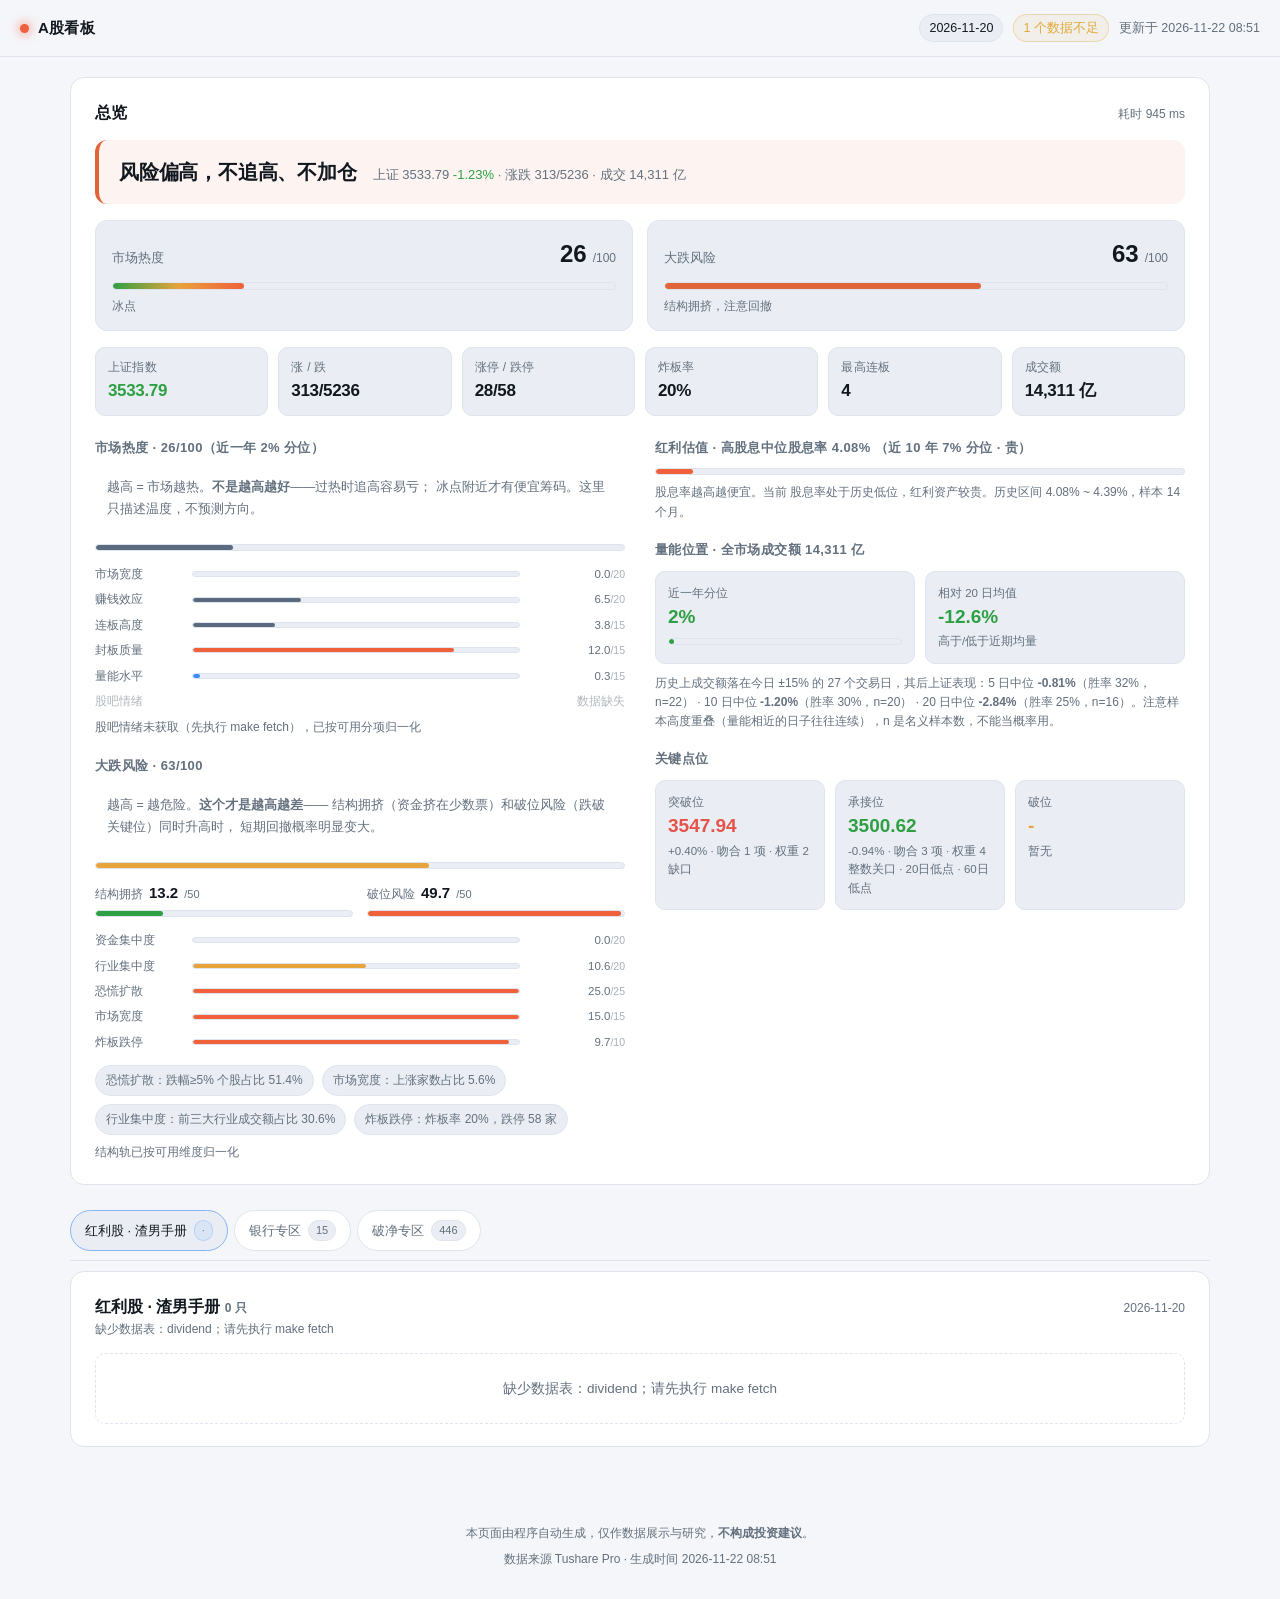
==== output/latest.html @ c853c71b "chore: 首次提交生成物（Mac mini 本地构建）" ====
<!doctype html>
<html lang="zh-CN">
<head>
<meta charset="utf-8">
<meta name="viewport" content="width=device-width, initial-scale=1, viewport-fit=cover">
<meta name="color-scheme" content="dark light">
<title>A股看板</title>
<style>:root{
  --bg:#0d1117; --bg2:#151b23; --card:#161d26; --line:#243040;
  --text:#e6edf3; --muted:#8b98a5;
  --hot:#f0603a; --warm:#e8a33d; --flat:#5b6b7f;
  --cold:#3d8bfd; --good:#2ea043; --bad:#e5534b;
  --radius:14px;
}
@media (prefers-color-scheme: light){
  :root{
    --bg:#f4f6f9; --bg2:#eaeef4; --card:#ffffff; --line:#dde4ee;
    --text:#12181f; --muted:#63707e;
  }
}
*{box-sizing:border-box}
html,body{margin:0;padding:0}
body{
  background:var(--bg); color:var(--text);
  font:15px/1.6 -apple-system,BlinkMacSystemFont,"SF Pro SC","PingFang SC","Segoe UI",Roboto,"Helvetica Neue",Arial,sans-serif;
  -webkit-font-smoothing:antialiased;
  padding-bottom:env(safe-area-inset-bottom);
}
a{color:var(--cold);text-decoration:none}

.topbar{
  position:sticky;top:0;z-index:10;
  display:flex;align-items:center;justify-content:space-between;gap:12px;
  padding:14px 20px;background:color-mix(in srgb,var(--bg) 85%,transparent);
  backdrop-filter:saturate(160%) blur(12px);
  border-bottom:1px solid var(--line);
}
.brand{display:flex;align-items:center;gap:9px;font-weight:650;letter-spacing:.3px}
.dot{width:9px;height:9px;border-radius:50%;background:var(--hot);box-shadow:0 0 12px var(--hot)}
.meta{display:flex;align-items:center;gap:10px;font-size:12.5px}
.chip{
  padding:3px 9px;border-radius:999px;background:var(--bg2);
  border:1px solid var(--line);font-variant-numeric:tabular-nums;
}
.muted{color:var(--muted)}

main{max-width:1180px;margin:0 auto;padding:20px}
.ov-grid{display:grid;grid-template-columns:minmax(0,1fr) minmax(0,1fr);gap:0 30px}
.ov-grid>.ov-col{min-width:0}
@media (max-width:980px){.ov-grid{grid-template-columns:1fr;gap:0}}

.tabs{margin-top:16px}
.tabbar{display:flex;gap:6px;overflow-x:auto;padding:9px 0;margin-bottom:10px;
  scrollbar-width:none;-ms-overflow-style:none;
  position:sticky;top:52px;z-index:6;
  background:color-mix(in srgb,var(--bg) 94%,transparent);
  backdrop-filter:saturate(160%) blur(10px);
  border-bottom:1px solid var(--line)}
.tabbar::-webkit-scrollbar{display:none}
.tab{flex:0 0 auto;display:flex;align-items:center;gap:7px;padding:9px 14px;
  border-radius:999px;cursor:pointer;background:var(--card);border:1px solid var(--line);
  color:var(--muted);font-size:13px;white-space:nowrap;transition:color .15s,border-color .15s;
  font-family:inherit}
.tab:hover{color:var(--text);border-color:color-mix(in srgb,var(--cold) 35%,var(--line))}
.tab.active{background:var(--bg2);color:var(--text);
  border-color:color-mix(in srgb,var(--cold) 55%,var(--line))}
.tab .n{font-size:11px;line-height:1.7;padding:0 7px;border-radius:999px;
  background:var(--bg2);border:1px solid var(--line);font-variant-numeric:tabular-nums}
.tab.active .n{background:color-mix(in srgb,var(--cold) 18%,transparent);
  border-color:color-mix(in srgb,var(--cold) 40%,transparent);color:var(--text)}
.tab .n.muted{opacity:.55}
.tab .n.bad{background:color-mix(in srgb,var(--bad) 18%,transparent);
  border-color:color-mix(in srgb,var(--bad) 45%,transparent);color:var(--bad)}
.panel{display:none}
.panel.active{display:block}

.grid{display:grid;grid-template-columns:repeat(auto-fit,minmax(480px,1fr));gap:16px}
/* grid item 默认 min-width:auto，会被表格内容撑破，必须显式归零 */
.grid>*{min-width:0}

.card{
  background:var(--card);border:1px solid var(--line);border-radius:var(--radius);
  padding:18px;overflow:hidden;min-width:0;
}
.card.wide{grid-column:1/-1}
.card-head{display:flex;align-items:baseline;justify-content:space-between;gap:12px;margin-bottom:14px}
.card-title{font-size:16px;font-weight:650}
.card-sub{font-size:12px;color:var(--muted)}

.state{
  padding:24px;text-align:center;color:var(--muted);font-size:13.5px;
  border:1px dashed var(--line);border-radius:10px;
}
.state.error{color:var(--bad);border-color:color-mix(in srgb,var(--bad) 40%,var(--line))}

/* 总览 */
.ov-top{display:grid;grid-template-columns:auto 1fr;gap:18px;align-items:center}
.regime{
  display:flex;flex-direction:column;align-items:center;justify-content:center;
  min-width:132px;padding:16px 18px;border-radius:12px;background:var(--bg2);
  border:1px solid var(--line);
}
.regime .emoji{font-size:30px;line-height:1}
.regime .label{margin-top:6px;font-size:19px;font-weight:700}
.regime.cold{border-color:color-mix(in srgb,var(--cold) 45%,var(--line))}
.regime.warm{border-color:color-mix(in srgb,var(--warm) 45%,var(--line))}
.regime.hot{border-color:color-mix(in srgb,var(--hot) 45%,var(--line))}

.kpis{display:grid;grid-template-columns:repeat(auto-fit,minmax(96px,1fr));gap:10px}
.kpi{padding:10px 12px;background:var(--bg2);border-radius:10px;border:1px solid var(--line)}
.kpi .k{font-size:11.5px;color:var(--muted)}
.kpi .v{font-size:18px;font-weight:650;font-variant-numeric:tabular-nums}
.v.up{color:var(--bad)} .v.down{color:var(--good)}

.reasons{margin:14px 0 0;padding:0;list-style:none;display:flex;flex-wrap:wrap;gap:8px}
.reasons li{
  font-size:12px;color:var(--muted);background:var(--bg2);
  border:1px solid var(--line);border-radius:999px;padding:4px 10px;
}

.section{margin-top:18px}
.section h4{margin:0 0 10px;font-size:13px;color:var(--muted);font-weight:600;letter-spacing:.4px}

.bar{height:8px;border-radius:999px;background:var(--bg2);overflow:hidden;border:1px solid var(--line)}
.bar>span{display:block;height:100%;background:linear-gradient(90deg,var(--good),var(--warm),var(--hot))}

.tracks{display:grid;grid-template-columns:1fr 1fr;gap:14px;margin-top:12px}
.track .t-head{display:flex;align-items:baseline;gap:6px;font-size:12px;color:var(--muted);margin-bottom:5px}
.track .t-head b{font-size:15px;color:var(--text);font-variant-numeric:tabular-nums}
.track .t-head small{font-size:11px}

.dims{display:grid;gap:7px;margin-top:14px}
.dim{display:grid;grid-template-columns:88px 1fr 96px;align-items:center;gap:9px;
  font-size:11.5px;color:var(--muted)}
.dim i small{color:var(--muted);opacity:.75;font-size:10.5px}
.dim .bar{margin:0;height:6px}
.dim i{font-style:normal;text-align:right;font-variant-numeric:tabular-nums}
.dim.off{grid-template-columns:1fr auto;opacity:.5}

.levels{display:grid;grid-template-columns:repeat(auto-fit,minmax(120px,1fr));gap:10px}
.lv{padding:12px;border-radius:10px;background:var(--bg2);border:1px solid var(--line)}
.lv .name{font-size:11.5px;color:var(--muted)}
.lv .price{font-size:19px;font-weight:700;font-variant-numeric:tabular-nums}
.lv .dist{font-size:11.5px;color:var(--muted)}
.lv.resist .price{color:var(--bad)} .lv.support .price{color:var(--good)}
.lv.break .price{color:var(--warm)}

/* 表格 */
.table-wrap{overflow-x:auto;-webkit-overflow-scrolling:touch;width:100%;max-width:100%}

/* 破净专区分区可能有几百行，限高 + 纵向滚动，避免整页拉得老长。
   表头 position:sticky 让它滚的时候一直可见。 */
.table-wrap.scrollable{max-height:72vh;overflow-y:auto}
.table-wrap.scrollable thead th{position:sticky;top:0;z-index:2;background:var(--bg2)}
/* 行业列窄一点，别抢了标的和指标的位置 */
td.ind{font-size:12.5px;color:var(--muted);white-space:nowrap}

/* 破净专区：几百行要能扫得动，行压缩 + 斑马纹 */
#subbook-table table td{padding:7px 10px}
#subbook-table table tbody tr:nth-child(even){background:rgba(255,255,255,.018)}
#subbook-table table tbody tr:hover{background:rgba(255,255,255,.045)}

/* 行业下拉筛选 */
.ind-filter{display:flex;align-items:center;gap:10px;margin:-2px 0 12px;flex-wrap:wrap}
.ind-filter label{font-size:12.5px;color:var(--muted)}
.ind-filter select{
  padding:7px 12px;border-radius:8px;font-size:13px;
  background:var(--bg2);color:var(--fg);border:1px solid var(--line);
  min-width:200px;cursor:pointer;
}
.ind-filter select:focus{outline:none;border-color:var(--good)}
.ind-count{font-size:12.5px;color:var(--muted);font-variant-numeric:tabular-nums}
table{width:100%;border-collapse:collapse;font-size:13px}
th:nth-child(1),td:nth-child(1){width:17%}
th:nth-child(2),td:nth-child(2){width:8%}
th:nth-child(3),td:nth-child(3){width:33%}
th:nth-child(4),td:nth-child(4){width:42%}
th{
  text-align:left;font-weight:600;color:var(--muted);font-size:11.5px;
  padding:8px 10px;border-bottom:1px solid var(--line);white-space:nowrap;
}
td{padding:9px 10px;border-bottom:1px solid color-mix(in srgb,var(--line) 55%,transparent);vertical-align:top}
tr:last-child td{border-bottom:none}
.code{font-variant-numeric:tabular-nums;color:var(--muted);font-size:12px}
.score{font-variant-numeric:tabular-nums;font-weight:650}
.badge{
  display:inline-block;font-size:10.5px;line-height:1.5;padding:1px 7px;border-radius:999px;
  background:color-mix(in srgb,var(--warm) 18%,transparent);color:var(--warm);
  border:1px solid color-mix(in srgb,var(--warm) 35%,transparent);margin-right:4px;
}
.badge.horse{background:color-mix(in srgb,var(--good) 15%,transparent);color:var(--good);
  border-color:color-mix(in srgb,var(--good) 35%,transparent)}
.reason{color:var(--muted);font-size:12px}
.risk{color:var(--warm);font-size:12px}
.caution{color:var(--warm);font-size:11.5px;margin-top:5px;line-height:1.45}

.foot{max-width:1180px;margin:8px auto 0;padding:18px 20px 40px;font-size:12px;color:var(--muted);text-align:center}
.foot p{margin:4px 0}

@media (max-width:720px){
  main{padding:14px}
  .grid{grid-template-columns:1fr;gap:12px}
  .ov-top{grid-template-columns:1fr}
  .regime{flex-direction:row;gap:12px;justify-content:flex-start;min-width:0}
  .regime .emoji{font-size:24px}
  .regime .label{margin-top:0;font-size:17px}
  .topbar{padding:12px 14px;flex-wrap:wrap}
  .elapsed{display:none}
  .tabbar{top:46px}
  th:nth-child(2),td:nth-child(2){display:none}
  th{white-space:normal}
  table{table-layout:fixed}
  th:nth-child(1),td:nth-child(1){width:34%}
  th:nth-child(3),td:nth-child(3){width:33%}
  th:nth-child(4),td:nth-child(4){width:33%}
}

/* ---------- 定投仪表盘 ---------- */
.advice{display:flex;gap:28px;align-items:center;flex-wrap:wrap;
  padding:18px 20px;margin:4px 0 18px;border-radius:var(--radius);
  background:linear-gradient(135deg,color-mix(in srgb,var(--bg2) 80%,transparent),var(--card));
  border:1px solid var(--line)}
.advice-main{flex:0 0 auto;min-width:190px}
.advice-label{font-size:12px;color:var(--muted);letter-spacing:.08em}
.advice-amount{font-size:44px;font-weight:700;line-height:1.1;
  font-variant-numeric:tabular-nums}
.advice-amount span{font-size:16px;margin-left:4px;font-weight:500;color:var(--muted)}
.advice-amount.tone-good{color:var(--good)}
.advice-amount.tone-warm{color:var(--warm)}
.advice-amount.tone-hot{color:var(--hot)}
.advice-amount.tone-flat{color:var(--text)}
.advice-level{font-size:12px;color:var(--muted);margin-top:4px}
.advice-why{flex:1 1 320px;margin:0;padding-left:18px;color:var(--muted);font-size:13px;line-height:1.8}
.advice-why li::marker{color:var(--cold)}

table.pf{width:100%;font-size:13px}
table.pf th,table.pf td{padding:8px 6px}
table.pf .sub{font-size:11px;color:var(--muted);margin-top:2px}
.up{color:var(--hot);font-variant-numeric:tabular-nums}
.down{color:var(--good);font-variant-numeric:tabular-nums}

.pf-sum{display:grid;grid-template-columns:repeat(4,1fr);gap:10px;margin-top:14px}
.pf-sum>div{background:var(--bg2);border:1px solid var(--line);border-radius:10px;
  padding:10px 12px;display:flex;flex-direction:column;gap:4px}
.pf-sum span{font-size:11px;color:var(--muted)}
.pf-sum b{font-size:16px;font-variant-numeric:tabular-nums}
.pf-sum b.hot{color:var(--hot)}

.sig-row{display:grid;grid-template-columns:1fr 1fr;gap:12px}
.sig{background:var(--bg2);border:1px solid var(--line);border-radius:10px;
  padding:12px 14px;display:flex;flex-direction:column;gap:4px}
.sig span{font-size:11px;color:var(--muted)}
.sig b{font-size:24px;font-variant-numeric:tabular-nums}
.sig b.hot{color:var(--hot)} .sig b.good{color:var(--good)}
.sig i{font-size:10px;color:var(--muted);font-style:normal}

.badge-hot{font-size:10px;padding:2px 8px;border-radius:999px;margin-left:8px;
  background:color-mix(in srgb,var(--hot) 18%,transparent);
  border:1px solid color-mix(in srgb,var(--hot) 45%,transparent);color:var(--hot);
  vertical-align:middle}

.checks{list-style:none;margin:0;padding:0;display:flex;flex-direction:column;gap:8px}
.checks li{display:flex;justify-content:space-between;align-items:center;gap:12px;
  padding:10px 12px;border-radius:10px;background:var(--bg2);border:1px solid var(--line);
  font-size:13px}
.checks li b{font-weight:500}
.checks li span{color:var(--muted);font-size:12px}
.checks li.ok{border-left:3px solid var(--good)}
.checks li.bad{border-left:3px solid var(--bad)}
.checks li.bad span{color:var(--bad)}

@media (max-width:720px){
  .advice{padding:14px}
  .advice-amount{font-size:34px}
  .pf-sum{grid-template-columns:repeat(2,1fr)}
  .sig-row{grid-template-columns:1fr}
  table.pf th:nth-child(3),table.pf td:nth-child(3){display:none}
}

.advice-why{list-style:none;padding-left:0}
.advice-why li{display:flex;justify-content:space-between;gap:16px;align-items:baseline;
  padding:5px 0;border-bottom:1px dashed color-mix(in srgb,var(--line) 70%,transparent)}
.advice-why li:last-child{border-bottom:0}
.advice-why li b{color:var(--text);font-variant-numeric:tabular-nums;white-space:nowrap}
table.pf td:first-child{white-space:nowrap}

.advice-split{display:flex;gap:6px;flex-wrap:wrap;margin-top:10px}
.advice-split .chip{font-size:11px;padding:3px 9px;border-radius:999px;
  background:color-mix(in srgb,var(--cold) 12%,transparent);
  border:1px solid color-mix(in srgb,var(--cold) 32%,transparent);color:var(--muted)}
.advice-split .chip b{color:var(--text);font-variant-numeric:tabular-nums}

.advice-sched{flex:1 1 100%;display:flex;gap:6px;flex-wrap:wrap;align-items:center;
  margin-top:10px;padding-top:10px;border-top:1px dashed var(--line)}
.advice-sched .chip{font-size:11px;padding:3px 9px;border-radius:999px;
  background:var(--bg2);border:1px solid var(--line);color:var(--muted);white-space:nowrap}
.advice-sched .chip b{color:var(--text)}
table.pf.div td:last-child.hot{color:var(--warm);font-weight:600}

/* ---------- 记一笔 ---------- */
.fab{position:fixed;right:24px;bottom:24px;z-index:50;
  padding:13px 20px;border-radius:999px;border:1px solid var(--cold);
  background:var(--bg2);color:var(--text);font-size:14px;cursor:pointer;
  box-shadow:0 6px 24px rgba(0,0,0,.35);font-family:inherit}
.fab:hover{background:color-mix(in srgb,var(--cold) 16%,var(--bg2))}
.modal{position:fixed;inset:0;z-index:60;display:flex;align-items:center;
  justify-content:center;background:rgba(0,0,0,.55);padding:20px}
.modal[hidden]{display:none}
.modal-box{width:100%;max-width:380px;background:var(--card);border:1px solid var(--line);
  border-radius:var(--radius);padding:20px}
.modal-box h3{margin:0 0 14px;font-size:16px}
.field{display:flex;align-items:center;gap:12px;margin-bottom:10px}
.field label{width:56px;font-size:12px;color:var(--muted);flex:0 0 auto}
.field input,.field select{flex:1;min-width:0;padding:8px 10px;border-radius:8px;
  border:1px solid var(--line);background:var(--bg2);color:var(--text);
  font-size:13px;font-family:inherit}
.modal-actions{display:flex;gap:10px;justify-content:flex-end;margin-top:16px}
.modal-actions button{padding:9px 16px;border-radius:8px;cursor:pointer;font-size:13px;
  border:1px solid var(--cold);background:var(--cold);color:#fff;font-family:inherit}
.modal-actions button.ghost{background:transparent;color:var(--muted);border-color:var(--line)}
.modal-msg{margin-top:10px;font-size:12px;color:var(--warm);min-height:16px;white-space:pre-wrap}
@media (max-width:720px){ .fab{right:16px;bottom:16px;padding:11px 16px;font-size:13px} }

.fab.ghost{bottom:76px;border-color:var(--line);color:var(--muted)}
.fab.ghost:hover{background:var(--bg2);color:var(--text)}

/* ---------- 怎么买 ---------- */
.howto-box{border-left:3px solid var(--good);padding-left:14px}
.howto{list-style:none;margin:0;padding:0;display:flex;flex-direction:column;gap:8px}
.howto li{display:flex;align-items:baseline;gap:10px;font-size:13px;flex-wrap:wrap;
  counter-increment:step}
.howto li::before{content:counter(step);flex:0 0 20px;height:20px;line-height:20px;
  text-align:center;border-radius:50%;background:var(--bg2);border:1px solid var(--line);
  font-size:11px;color:var(--muted)}
.howto{counter-reset:step}
.how-code{font-family:ui-monospace,Menlo,monospace;background:var(--bg2);
  padding:1px 7px;border-radius:6px;border:1px solid var(--line);font-size:12px}
.how-name{color:var(--muted);font-size:12px}
.how-do b{color:var(--text)}
.how-final{color:var(--muted)}
.how-final b{color:var(--cold)}
.sig i.ok{color:var(--good);opacity:1}


/* 给右下角浮动按钮留出空间，避免盖住正文 */
main{padding-bottom:112px}

.tag-ref{font-size:10px;padding:2px 8px;border-radius:999px;margin-left:8px;
  background:var(--bg2);border:1px solid var(--line);color:var(--muted);
  vertical-align:middle;font-weight:400}
table.pf.sig td:first-child b{font-weight:500}
.badge-flat{font-size:10px;padding:2px 8px;border-radius:999px;
  background:var(--bg2);border:1px solid var(--line);color:var(--muted)}

/* 极端信号表格（和旧的 .sig 卡片样式隔离） */
table.pf.sigtable td:first-child b{font-size:13px;font-weight:500}
table.pf.sigtable td{font-variant-numeric:tabular-nums}
table.pf.sigtable td.hot{color:var(--hot)}
table.pf.sigtable td.good{color:var(--good)}
table.pf.sigtable .sub{font-size:10px;color:var(--muted);margin-top:2px}
.fab{padding:11px 16px;font-size:13px}

/* 内联操作按钮（取代浮动按钮） */
.btn-inline{font-size:12px;padding:3px 10px;border-radius:999px;cursor:pointer;
  border:1px solid var(--cold);background:color-mix(in srgb,var(--cold) 14%,transparent);
  color:var(--text);font-family:inherit;vertical-align:1px}
.btn-inline:hover{background:color-mix(in srgb,var(--cold) 26%,transparent)}
.link{color:var(--cold);font-size:10px;cursor:pointer;text-decoration:none;
  border-bottom:1px dotted var(--cold)}
main{padding-bottom:40px}

.tag-good,.tag-warm,.tag-hot,.tag-flat{font-size:10px;padding:2px 8px;border-radius:999px;
  margin-left:8px;vertical-align:middle;font-weight:400}
.tag-good{background:color-mix(in srgb,var(--good) 16%,transparent);
  border:1px solid color-mix(in srgb,var(--good) 45%,transparent);color:var(--good)}
.tag-warm{background:color-mix(in srgb,var(--warm) 16%,transparent);
  border:1px solid color-mix(in srgb,var(--warm) 45%,transparent);color:var(--warm)}
.tag-hot{background:color-mix(in srgb,var(--hot) 16%,transparent);
  border:1px solid color-mix(in srgb,var(--hot) 45%,transparent);color:var(--hot)}
table.pf.thesis td{padding:7px 6px;font-size:12px}
table.pf.thesis td.ok{color:var(--good)}
table.pf.thesis td.bad{color:var(--hot)}
table.pf.thesis td.sub{color:var(--muted);font-size:11px}

.card-head h3 .verdict{margin-left:12px;vertical-align:2px;font-weight:400}

/* ---------- 单股体检 ---------- */
table.pf.stock-val td{vertical-align:top;padding:9px 6px}
table.pf.stock-val td.num{font-variant-numeric:tabular-nums;white-space:nowrap}
.pb .bar{margin:4px 0 2px}
.ok-text{color:var(--good)}
.warn-text{color:var(--warm)}
ul.why{margin:0;padding-left:18px;color:var(--muted);font-size:13px;line-height:1.9}
ul.why li::marker{color:var(--cold)}
ul.why.caveat li::marker{color:var(--warm)}
.foot{text-align:center;color:var(--muted);font-size:12px;line-height:1.8;padding:24px 0}

/* ---------- 可读性优化（2026-11） ----------
   原样式信息密度过高：KPI 数字和说明文字同字号、行距偏紧、
   长段说明挤在一起。这一层只调排版，不动结构。 */

/* 关键数字放大：一眼能看到"今天多少点、风险多少分" */
.kpi .v { font-size: 21px; font-weight: 700; letter-spacing: -0.02em; }
.kpi .k { font-size: 12px; letter-spacing: 0.02em; }

/* 卡片之间留白更大，边界更清楚 */
.card { padding: 22px 24px; }
.card + .card { margin-top: 6px; }

/* 段落行距：原 1.5 对中文偏挤 */
.card p, .card li { line-height: 1.75; }
.card-sub { line-height: 1.6; }

/* 指标行：名称和数值分开对齐，避免糊成一片 */
.metric-row {
  display: flex; align-items: baseline; justify-content: space-between;
  gap: 14px; padding: 7px 0;
  border-bottom: 1px solid rgba(255,255,255,.045);
}
.metric-row:last-child { border-bottom: 0; }
.metric-row .name { font-size: 13px; color: var(--muted); }
.metric-row .val { font-size: 14px; font-weight: 600; font-variant-numeric: tabular-nums; }

/* 分位条更粗、更容易读出位置 */
.bar { height: 7px; border-radius: 999px; }
.bar > i {
  display: block; height: 100%; border-radius: 999px;
  /* 温度计里的进度条用的是 <i>，原来只给 span 定义了填充色，
     结果两条都是空轨——页面上什么也看不到。 */
  background: linear-gradient(90deg, var(--good), var(--warm), var(--hot));
}
.bar > span { border-radius: 999px; }

/* 表格：等宽数字 + 更松的行距 */
table { font-variant-numeric: tabular-nums; }
table th, table td { padding: 9px 12px; line-height: 1.6; }

/* 手机竖屏：卡片内边距收一点，避免内容被挤成一条线 */
@media (max-width: 640px) {
  .card { padding: 16px 14px; }
  .kpi .v { font-size: 19px; }
  .kpis { grid-template-columns: repeat(2, 1fr); }
}

/* ---------- 总览重设计：先给结论，再给细节 ---------- */
.verdict {
  display: flex; align-items: baseline; gap: 16px; flex-wrap: wrap;
  padding: 16px 20px; border-radius: 12px; margin-bottom: 16px;
  background: var(--bg2); border-left: 4px solid var(--line);
}
.verdict.warn { border-left-color: #e0663a; background: rgba(224,102,58,.07); }
.verdict.cold { border-left-color: #4aa3d8; background: rgba(74,163,216,.07); }
.verdict.warm { border-left-color: #e0a83a; background: rgba(224,168,58,.07); }
.verdict.flat { border-left-color: #6b7280; }
.verdict-main { font-size: 20px; font-weight: 700; letter-spacing: -.01em; }
.verdict-sub { font-size: 13px; color: var(--muted); font-variant-numeric: tabular-nums; }

.temps { display: grid; grid-template-columns: 1fr 1fr; gap: 14px; margin-bottom: 16px; }
.temp { padding: 14px 16px; background: var(--bg2); border-radius: 12px; border: 1px solid var(--line); }
.temp-head { display: flex; align-items: baseline; gap: 6px; margin-bottom: 9px; }
.temp-head span { font-size: 13px; color: var(--muted); }
.temp-head b { font-size: 24px; font-weight: 700; margin-left: auto; font-variant-numeric: tabular-nums; }
.temp-head i { font-size: 12px; color: var(--muted); font-style: normal; }
.temp-foot { font-size: 12px; color: var(--muted); margin-top: 7px; }
.temp .bar { height: 8px; }
.temp .bar.risk > i { background: #e0663a; }
.kpis.compact { margin-bottom: 4px; }
.kpis.compact .kpi .v { font-size: 17px; }

@media (max-width: 640px) {
  .temps { grid-template-columns: 1fr; }
  .verdict-main { font-size: 17px; }
}

/* 右上角数据状态：一眼看出数据是不是齐的、是不是最新 */
.chip.good { color: #4caf82; border-color: rgba(76,175,130,.35); background: rgba(76,175,130,.08); }
.chip.warn { color: #e0a83a; border-color: rgba(224,168,58,.35); background: rgba(224,168,58,.08); }
.chip.bad  { color: #e0663a; border-color: rgba(224,102,58,.35); background: rgba(224,102,58,.08); }

/* 分项说明：一句话讲清这个分数越高是好事还是坏事 */
.hint {
  font-size: 12.5px; color: var(--muted); line-height: 1.65;
  margin: 0 0 14px; padding: 9px 12px; border-radius: 8px;
  background: rgba(255,255,255,.025);
}
.hint b { color: var(--fg); font-weight: 600; }
.dim i { font-variant-numeric: tabular-nums; white-space: nowrap; }
.dim i small { opacity: .55; }

/* 表格上方的口径说明：避免「便宜」和「上行空间小」看起来矛盾 */
.legend {
  font-size: 12.5px; color: var(--muted); line-height: 1.7;
  margin: -4px 0 12px; padding: 9px 12px; border-radius: 8px;
  background: rgba(255,255,255,.025);
}
.legend b { color: var(--fg); }

/* 未通过门槛的标的：默认折叠，点开看原因 */
.excluded { margin-top: 16px; border-top: 1px solid var(--line); padding-top: 12px; }
.excluded summary {
  cursor: pointer; font-size: 13px; color: var(--muted);
  padding: 6px 0; user-select: none;
}
.excluded summary:hover { color: var(--fg); }
.excluded table { margin-top: 8px; font-size: 12.5px; }


/* 筛选表的列宽规划：数字列固定窄、说明列吃剩余宽度。
   原来左边几列大片留白、右边「理由/风险」挤成一堵墙，很难读。 */
table{table-layout:auto}
.col-name{white-space:nowrap;min-width:120px}
.num{white-space:nowrap;text-align:right;font-variant-numeric:tabular-nums;width:1%}
.col-wide{width:60%;min-width:260px;line-height:1.6}
#subbook-table .col-wide{width:55%}


/* 单元格默认顶部对齐时，说明列一长，同一行左边的名字和数字都浮在顶上，
   看起来永远对不齐。改成垂直居中；数字列的标题也跟着右对齐，
   表头和数值才不会错位。 */
table td{vertical-align:middle}
table th.num{text-align:right}
table td.num,table th.num{font-variant-numeric:tabular-nums}
/* 行业短，居中更好扫 */
td.ind,th.ind{text-align:center;white-space:nowrap}


/* 破净表格改成固定布局，按百分比精确分配列宽。
   自动布局下 width:1% 只是个建议，剩下的空间会被平均摊给每列，
   结果 PB 这种只有 4 个字符的列也占了一大块。 */
#subbook-table table{table-layout:fixed;width:100%}
#subbook-table th:nth-child(1),#subbook-table td:nth-child(1){width:16%}  /* 标的 */
#subbook-table th:nth-child(2),#subbook-table td:nth-child(2){width:9%}   /* 行业 */
#subbook-table th:nth-child(3),#subbook-table td:nth-child(3){width:7%}   /* PB */
#subbook-table th:nth-child(4),#subbook-table td:nth-child(4){width:8%}   /* ROE */
#subbook-table th:nth-child(5),#subbook-table td:nth-child(5){width:9%}   /* 股息率 */
#subbook-table th:nth-child(6),#subbook-table td:nth-child(6){width:9%}   /* 分红年数 */
#subbook-table th:nth-child(7),#subbook-table td:nth-child(7){width:42%}  /* 说明 */
#subbook-table table th{padding:9px 8px;font-size:11px}
#subbook-table table td{padding:8px 8px;font-size:13px}
#subbook-table .col-wide{width:auto;min-width:0}
</style>
</head>
<body>
<header class="topbar">
  <div class="brand">
    <span class="dot"></span>
    <span>A股看板</span>
  </div>
  <div class="meta">
    <span class="chip">2026-11-20</span>
    <span class="chip warn">1 个数据不足</span>
    <span class="muted" id="generated">更新于 2026-11-22 08:51</span>
  </div>
</header>

<main id="app">
<div class="card wide">
  <div class="card-head">
    <div>
      <div class="card-title">总览</div>
    </div>
    <div class="card-sub elapsed">耗时 945 ms</div>
  </div>

  <div class="verdict warn">
    <div class="verdict-main">风险偏高，不追高、不加仓</div>
    <div class="verdict-sub">上证 3533.79
      <span class="down">-1.23%</span>
      · 涨跌 313/5236
      · 成交 14,311 亿</div>
  </div>

  <div class="temps">
    <div class="temp">
      <div class="temp-head"><span>市场热度</span><b>26</b><i>/100</i></div>
      <div class="bar"><i style="width:26%"></i></div>
      <div class="temp-foot">冰点</div>
    </div>
    <div class="temp">
      <div class="temp-head"><span>大跌风险</span><b>63</b><i>/100</i></div>
      <div class="bar risk"><i style="width:63%"></i></div>
      <div class="temp-foot">结构拥挤，注意回撤</div>
    </div>
  </div>

  <div class="kpis compact"><div class="kpi"><div class="k">上证指数</div><div class="v down">3533.79</div></div><div class="kpi"><div class="k">涨 / 跌</div><div class="v ">313/5236</div></div><div class="kpi"><div class="k">涨停 / 跌停</div><div class="v ">28/58</div></div><div class="kpi"><div class="k">炸板率</div><div class="v ">20%</div></div><div class="kpi"><div class="k">最高连板</div><div class="v ">4</div></div><div class="kpi"><div class="k">成交额</div><div class="v ">14,311 亿</div></div></div>

  <div class="ov-grid">
    <div class="ov-col">
      
  <div class="section">
    <h4>市场热度 · 26/100（近一年 2% 分位）</h4>
    <p class="hint">越高 = 市场越热。<b>不是越高越好</b>——过热时追高容易亏；
      冰点附近才有便宜筹码。这里只描述温度，不预测方向。</p>
    <div class="bar"><span style="width:26%;background:var(--flat)"></span></div>
    <div class="dims"><div class="dim"><span>市场宽度</span><div class="bar"><span style="width:0%;background:var(--cold)"></span></div><i>0.0<small>/20</small></i></div><div class="dim"><span>赚钱效应</span><div class="bar"><span style="width:33%;background:var(--flat)"></span></div><i>6.5<small>/20</small></i></div><div class="dim"><span>连板高度</span><div class="bar"><span style="width:25%;background:var(--flat)"></span></div><i>3.8<small>/15</small></i></div><div class="dim"><span>封板质量</span><div class="bar"><span style="width:80%;background:var(--hot)"></span></div><i>12.0<small>/15</small></i></div><div class="dim"><span>量能水平</span><div class="bar"><span style="width:2%;background:var(--cold)"></span></div><i>0.3<small>/15</small></i></div><div class="dim off"><span>股吧情绪</span><i>数据缺失</i></div></div>
    <div class="card-sub" style="margin-top:8px">股吧情绪未获取（先执行 make fetch），已按可用分项归一化</div>
  </div>
      
  <div class="section">
    <h4>大跌风险 · 63/100</h4>
    <p class="hint">越高 = 越危险。<b>这个才是越高越差</b>——
      结构拥挤（资金挤在少数票）和破位风险（跌破关键位）同时升高时，
      短期回撤概率明显变大。</p>
    <div class="bar"><span style="width:63%;background:var(--warm)"></span></div>
    <div class="tracks"><div class="track"><div class="t-head"><span>结构拥挤</span><b>13.2</b><small>/50</small></div><div class="bar"><span style="width:26%;background:var(--good)"></span></div></div><div class="track"><div class="t-head"><span>破位风险</span><b>49.7</b><small>/50</small></div><div class="bar"><span style="width:99%;background:var(--hot)"></span></div></div></div>
    <div class="dims"><div class="dim"><span>资金集中度</span><div class="bar"><span style="width:0%;background:var(--good)"></span></div><i>0.0<small>/20</small></i></div><div class="dim"><span>行业集中度</span><div class="bar"><span style="width:53%;background:var(--warm)"></span></div><i>10.6<small>/20</small></i></div><div class="dim"><span>恐慌扩散</span><div class="bar"><span style="width:100%;background:var(--hot)"></span></div><i>25.0<small>/25</small></i></div><div class="dim"><span>市场宽度</span><div class="bar"><span style="width:100%;background:var(--hot)"></span></div><i>15.0<small>/15</small></i></div><div class="dim"><span>炸板跌停</span><div class="bar"><span style="width:97%;background:var(--hot)"></span></div><i>9.7<small>/10</small></i></div></div>
    <ul class="reasons"><li>恐慌扩散：跌幅≥5% 个股占比 51.4%</li><li>市场宽度：上涨家数占比 5.6%</li><li>行业集中度：前三大行业成交额占比 30.6%</li><li>炸板跌停：炸板率 20%，跌停 58 家</li></ul>
    <div class="card-sub" style="margin-top:8px">结构轨已按可用维度归一化</div>
  </div>
    </div>
    <div class="ov-col">
      
      <div class="section">
        <h4>红利估值 · 高股息中位股息率 4.08%
          （近 10 年 7% 分位 · 贵）</h4>
        <div class="bar"><span style="width:7%;
          background:var(--hot)"></span></div>
        <div class="card-sub" style="margin-top:8px">
          股息率越高越便宜。当前 股息率处于历史低位，红利资产较贵。历史区间
          4.08% ~ 4.39%，样本 14 个月。
        </div>
      </div>

      <div class="section">
        <h4>量能位置 · 全市场成交额 14,311 亿</h4>
        <div class="levels"><div class="lv"><div class="name">近一年分位</div><div class="price down">2%</div><div class="bar" style="margin-top:6px"><span style="width:2%;background:var(--good)"></span></div></div><div class="lv"><div class="name">相对 20 日均值</div><div class="price down">-12.6%</div><div class="dist">高于/低于近期均量</div></div></div><div class="card-sub" style="margin-top:10px">历史上成交额落在今日 ±15% 的 27 个交易日，其后上证表现：5 日中位 <b>-0.81%</b>（胜率 32%，n=22） · 10 日中位 <b>-1.20%</b>（胜率 30%，n=20） · 20 日中位 <b>-2.84%</b>（胜率 25%，n=16）。注意样本高度重叠（量能相近的日子往往连续），n 是名义样本数，不能当概率用。</div>
      </div>

      <div class="section">
        <h4>关键点位</h4>
        <div class="levels"><div class="lv resist"><div class="name">突破位</div><div class="price">3547.94</div><div class="dist">+0.40% · 吻合 1 项 · 权重 2</div><div class="dist">缺口</div></div><div class="lv support"><div class="name">承接位</div><div class="price">3500.62</div><div class="dist">-0.94% · 吻合 3 项 · 权重 4</div><div class="dist">整数关口 · 20日低点 · 60日低点</div></div><div class="lv break"><div class="name">破位</div><div class="price">-</div><div class="dist">暂无</div></div></div>
      </div>
    </div>
  </div>
</div>
<section class="tabs" data-tabs data-default="dividend"><div class="tabbar" role="tablist"><button class="tab active" data-tab="dividend" role="tab" aria-selected="true">红利股 · 渣男手册<span class="n muted">·</span></button><button class="tab" data-tab="bank" role="tab" aria-selected="false">银行专区<span class="n">15</span></button><button class="tab" data-tab="subbook" role="tab" aria-selected="false">破净专区<span class="n">446</span></button></div><div class="panel active" data-panel="dividend" role="tabpanel"><div class="card">
  <div class="card-head">
    <div>
      <div class="card-title">红利股 · 渣男手册 <span class="card-sub">0 只</span></div>
      <div class="card-sub">缺少数据表：dividend；请先执行 make fetch</div>
      
    </div>
    <div class="card-sub">2026-11-20</div>
  </div><div class="state">缺少数据表：dividend；请先执行 make fetch</div></div></div><div class="panel" data-panel="bank" role="tabpanel">
<div class="card">
  
  <div class="card-head">
    <div>
      <div class="card-title">银行专区 <span class="card-sub">15 只</span></div>
      <div class="card-sub">银行 42 只 · 通过 15 只 · 基本面过关 15 只，按股息率排序（不按盈亏比——见 README 的回测结论）</div>
      
    </div>
    <div class="card-sub">2026-11-20</div>
  </div>
  <p class="legend"><b>股息率</b> 按最近一个完整财年（年度+中期）算 ÷ 现价。 · <b>↑↓</b> 涨到近一年高点能赚多少 / 跌到半年线会亏多少 · <b>低于买点</b> 现价相对双估值买点。</p>
  
  <div class="table-wrap">
    <table>
      <thead><tr><th>标的</th><th>行业</th><th>股息率</th><th>关键指标</th><th>理由 / 风险</th></tr></thead>
      <tbody>
      <tr>
        <td class="col-name"><div>江阴银行</div><div class="code">002807.SZ</div></td>
        <td class="ind">银行</td>
        <td class="score">6.96%</td>
        <td><span class="badge ">↑17.2% ↓5.1%</span><div class="reason">pe 5.56 · dv 6.96 · dv_annual </div></td>
        <td class="col-wide"><div class="reason">PE 5.6<br>股息率 6.96%</div></td>
      </tr>
      <tr>
        <td class="col-name"><div>成都银行</div><div class="code">601838.SH</div></td>
        <td class="ind">银行</td>
        <td class="score">6.75%</td>
        <td><span class="badge ">↑0.5% ↓8.9%</span><div class="reason">pe 6.46 · dv 6.75 · dv_annual </div></td>
        <td class="col-wide"><div class="reason">PE 6.5<br>股息率 6.75%</div></td>
      </tr>
      <tr>
        <td class="col-name"><div>上海银行</div><div class="code">601229.SH</div></td>
        <td class="ind">银行</td>
        <td class="score">5.88%</td>
        <td><span class="badge ">↑16.3% ↓0.0%</span><div class="reason">pe 6.38 · dv 5.88 · dv_annual </div></td>
        <td class="col-wide"><div class="reason">PE 6.4<br>股息率 5.88%</div></td>
      </tr>
      <tr>
        <td class="col-name"><div>瑞丰银行</div><div class="code">601528.SH</div></td>
        <td class="ind">银行</td>
        <td class="score">5.75%</td>
        <td><span class="badge ">↑6.9% ↓7.6%</span><div class="reason">pe 5.34 · dv 5.75 · dv_annual </div></td>
        <td class="col-wide"><div class="reason">PE 5.3<br>股息率 5.75%</div></td>
      </tr>
      <tr>
        <td class="col-name"><div>兴业银行</div><div class="code">601166.SH</div></td>
        <td class="ind">银行</td>
        <td class="score">5.25%</td>
        <td><span class="badge ">↑6.4% ↓9.9%</span><div class="reason">pe 5.72 · dv 5.25 · dv_annual </div></td>
        <td class="col-wide"><div class="reason">PE 5.7<br>股息率 5.25%</div></td>
      </tr>
      <tr>
        <td class="col-name"><div>平安银行</div><div class="code">000001.SZ</div></td>
        <td class="ind">银行</td>
        <td class="score">4.98%</td>
        <td><span class="badge ">↑0.7% ↓7.5%</span><div class="reason">pe 5.45 · dv 4.98 · dv_annual </div></td>
        <td class="col-wide"><div class="reason">PE 5.5<br>股息率 4.98%</div></td>
      </tr>
      <tr>
        <td class="col-name"><div>苏农银行</div><div class="code">603323.SH</div></td>
        <td class="ind">银行</td>
        <td class="score">4.65%</td>
        <td><span class="badge ">↑19.6% ↓2.5%</span><div class="reason">pe 4.81 · dv 4.65 · dv_annual </div></td>
        <td class="col-wide"><div class="reason">PE 4.8<br>股息率 4.65%</div></td>
      </tr>
      <tr>
        <td class="col-name"><div>招商银行</div><div class="code">600036.SH</div></td>
        <td class="ind">银行</td>
        <td class="score">4.58%</td>
        <td><span class="badge ">↑0.0% ↓9.1%</span><div class="reason">pe 7.26 · dv 4.58 · dv_annual </div></td>
        <td class="col-wide"><div class="reason">PE 7.3<br>股息率 4.58%</div></td>
      </tr>
      <tr>
        <td class="col-name"><div>沪农商行</div><div class="code">601825.SH</div></td>
        <td class="ind">银行</td>
        <td class="score">4.48%</td>
        <td><span class="badge ">↑0.0% ↓13.0%</span><div class="reason">pe 7.68 · dv 4.48 · dv_annual </div></td>
        <td class="col-wide"><div class="reason">PE 7.7<br>股息率 4.48%</div></td>
      </tr>
      <tr>
        <td class="col-name"><div>长沙银行</div><div class="code">601577.SH</div></td>
        <td class="ind">银行</td>
        <td class="score">4.47%</td>
        <td><span class="badge ">↑1.9% ↓5.1%</span><div class="reason">pe 4.79 · dv 4.47 · dv_annual </div></td>
        <td class="col-wide"><div class="reason">PE 4.8<br>股息率 4.47%</div></td>
      </tr>
      <tr>
        <td class="col-name"><div>渝农商行</div><div class="code">601077.SH</div></td>
        <td class="ind">银行</td>
        <td class="score">4.40%</td>
        <td><span class="badge ">↑2.2% ↓7.2%</span><div class="reason">pe 6.38 · dv 4.4 · dv_annual </div></td>
        <td class="col-wide"><div class="reason">PE 6.4<br>股息率 4.40%</div></td>
      </tr>
      <tr>
        <td class="col-name"><div>杭州银行</div><div class="code">600926.SH</div></td>
        <td class="ind">银行</td>
        <td class="score">4.14%</td>
        <td><span class="badge ">↑0.1% ↓7.9%</span><div class="reason">pe 6.3 · dv 4.14 · dv_annual </div></td>
        <td class="col-wide"><div class="reason">PE 6.3<br>股息率 4.14%</div></td>
      </tr>
      <tr>
        <td class="col-name"><div>江苏银行</div><div class="code">600919.SH</div></td>
        <td class="ind">银行</td>
        <td class="score">4.13%</td>
        <td><span class="badge ">↑0.0% ↓12.4%</span><div class="reason">pe 6.77 · dv 4.13 · dv_annual </div></td>
        <td class="col-wide"><div class="reason">PE 6.8<br>股息率 4.13%</div></td>
      </tr>
      <tr>
        <td class="col-name"><div>中信银行</div><div class="code">601998.SH</div></td>
        <td class="ind">银行</td>
        <td class="score">4.10%</td>
        <td><span class="badge ">↑0.0% ↓14.5%</span><div class="reason">pe 7.41 · dv 4.1 · dv_annual </div></td>
        <td class="col-wide"><div class="reason">PE 7.4<br>股息率 4.10%</div></td>
      </tr>
      <tr>
        <td class="col-name"><div>无锡银行</div><div class="code">600908.SH</div></td>
        <td class="ind">银行</td>
        <td class="score">4.05%</td>
        <td><span class="badge ">↑6.4% ↓5.0%</span><div class="reason">pe 5.52 · dv 4.05 · dv_annual </div></td>
        <td class="col-wide"><div class="reason">PE 5.5<br>股息率 4.05%</div></td>
      </tr></tbody>
    </table>
  </div>
  
  <details class="excluded">
    <summary>未通过门槛的 27 只（点开看原因）</summary>
    <div class="table-wrap"><table>
      <thead><tr><th>标的</th><th>代码</th><th>卡在哪</th></tr></thead>
      <tbody><tr><td>中国银行</td><td class="code">601988.SH</td><td>PE 9.6 &gt; 8</td></tr><tr><td>交通银行</td><td class="code">601328.SH</td><td>股息率 3.62% &lt; 4%</td></tr><tr><td>光大银行</td><td class="code">601818.SH</td><td>ROE 6.5% &lt; 8%</td></tr><tr><td>兰州银行</td><td class="code">001227.SZ</td><td>股息率 3.81% &lt; 4%</td></tr><tr><td>农业银行</td><td class="code">601288.SH</td><td>PE 8.9 &gt; 8</td></tr><tr><td>北京银行</td><td class="code">601169.SH</td><td>ROE 5.5% &lt; 8%</td></tr><tr><td>华夏银行</td><td class="code">600015.SH</td><td>ROE 7.2% &lt; 8%</td></tr><tr><td>南京银行</td><td class="code">601009.SH</td><td>股息率 1.67% &lt; 4%</td></tr><tr><td>厦门银行</td><td class="code">601187.SH</td><td>股息率 3.79% &lt; 4%</td></tr><tr><td>宁波银行</td><td class="code">002142.SZ</td><td>股息率 3.69% &lt; 4%</td></tr><tr><td>工商银行</td><td class="code">601398.SH</td><td>PE 8.7 &gt; 8</td></tr><tr><td>常熟银行</td><td class="code">601128.SH</td><td>股息率 3.81% &lt; 4%</td></tr><tr><td>建设银行</td><td class="code">601939.SH</td><td>PE 9.4 &gt; 8</td></tr><tr><td>张家港行</td><td class="code">002839.SZ</td><td>股息率 2.72% &lt; 4%</td></tr><tr><td>民生银行</td><td class="code">600016.SH</td><td>ROE 4.6% &lt; 8%</td></tr><tr><td>浙商银行</td><td class="code">601916.SH</td><td>ROE 6.4% &lt; 8%</td></tr><tr><td>浦发银行</td><td class="code">600000.SH</td><td>股息率 3.86% &lt; 4%</td></tr><tr><td>紫金银行</td><td class="code">601860.SH</td><td>ROE 6.2% &lt; 8%</td></tr><tr><td>苏州银行</td><td class="code">002966.SZ</td><td>股息率 1.48% &lt; 4%</td></tr><tr><td>西安银行</td><td class="code">600928.SH</td><td>股息率 2.70% &lt; 4%</td></tr><tr><td>贵阳银行</td><td class="code">601997.SH</td><td>ROE 7.7% &lt; 8%</td></tr><tr><td>邮储银行</td><td class="code">601658.SH</td><td>股息率 3.76% &lt; 4%</td></tr><tr><td>郑州银行</td><td class="code">002936.SZ</td><td>PE 7.9 &gt; 8</td></tr><tr><td>重庆银行</td><td class="code">601963.SH</td><td>股息率 3.97% &lt; 4%</td></tr><tr><td>青农商行</td><td class="code">002958.SZ</td><td>ROE 7.3% &lt; 8%</td></tr><tr><td>青岛银行</td><td class="code">002948.SZ</td><td>股息率 2.75% &lt; 4%</td></tr><tr><td>齐鲁银行</td><td class="code">601665.SH</td><td>股息率 3.64% &lt; 4%</td></tr></tbody>
    </table></div>
  </details>
</div>
</div><div class="panel" data-panel="subbook" role="tabpanel">
<div class="card">
  
  <div class="card-head">
    <div>
      <div class="card-title">破净专区 <span class="card-sub">446 只</span></div>
      <div class="card-sub">20261120 · 破净 573 只（已排除银行 42 只）· 其中盈利 446 只，白马破净 0 只</div>
      
    </div>
    <div class="card-sub">2026-11-20</div>
  </div>
  <p class="legend"><b>PB &lt; 1</b> 就是股价低于每股净资产。<b>破净 ≠ 便宜</b>——净资产可能虚高或面临减值，所以这里已排除亏损股（ROE ≤ 0），并标出白马。 · <b>白马破净</b> = ROE ≥ 12% + 连续分红 ≥ 5 年 + 股息率 ≥ 2%，长期在赚钱的公司净资产更可信。 · <b>ROE 超过 50%</b> 通常只是净资产很小，不代表质地更好。</p>
  
  <div class="ind-filter">
    <label>按行业筛选</label>
    <select id="subbook-ind" onchange="filterSubbook()">
      <option value="">全部（446）</option>
      <option value="建筑工程">建筑工程（30）</option><option value="证券">证券（25）</option><option value="环境保护">环境保护（22）</option><option value="汽车配件">汽车配件（20）</option><option value="化工原料">化工原料（17）</option><option value="电气设备">电气设备（14）</option><option value="医药商业">医药商业（13）</option><option value="普钢">普钢（12）</option><option value="路桥">路桥（11）</option><option value="区域地产">区域地产（10）</option><option value="火力发电">火力发电（10）</option><option value="仓储物流">仓储物流（9）</option><option value="农药化肥">农药化肥（9）</option><option value="钢加工">钢加工（9）</option><option value="新型电力">新型电力（8）</option><option value="服饰">服饰（8）</option><option value="水泥">水泥（8）</option><option value="港口">港口（8）</option><option value="化学制药">化学制药（7）</option><option value="医疗保健">医疗保健（7）</option><option value="家居用品">家居用品（7）</option><option value="煤炭开采">煤炭开采（7）</option><option value="百货">百货（7）</option><option value="食品">食品（7）</option><option value="全国地产">全国地产（6）</option><option value="出版业">出版业（6）</option><option value="多元金融">多元金融（6）</option><option value="家用电器">家用电器（6）</option><option value="水务">水务（6）</option><option value="商贸代理">商贸代理（5）</option><option value="园区开发">园区开发（5）</option><option value="广告包装">广告包装（5）</option><option value="纺织">纺织（5）</option><option value="造纸">造纸（5）</option><option value="铁路">铁路（5）</option><option value="专用机械">专用机械（4）</option><option value="影视音像">影视音像（4）</option><option value="水运">水运（4）</option><option value="汽车整车">汽车整车（4）</option><option value="特种钢">特种钢（4）</option><option value="生物制药">生物制药（4）</option><option value="石油开采">石油开采（4）</option><option value="运输设备">运输设备（4）</option><option value="铝">铝（4）</option><option value="中成药">中成药（3）</option><option value="供气供热">供气供热（3）</option><option value="保险">保险（3）</option><option value="其他建材">其他建材（3）</option><option value="化纤">化纤（3）</option><option value="机械基件">机械基件（3）</option><option value="水力发电">水力发电（3）</option><option value="塑料">塑料（2）</option><option value="工程机械">工程机械（2）</option><option value="橡胶">橡胶（2）</option><option value="玻璃">玻璃（2）</option><option value="白酒">白酒（2）</option><option value="综合类">综合类（2）</option><option value="装修装饰">装修装饰（2）</option><option value="超市连锁">超市连锁（2）</option><option value="软件服务">软件服务（2）</option><option value="陶瓷">陶瓷（2）</option><option value="饲料">饲料（2）</option><option value="元器件">元器件（1）</option><option value="公共交通">公共交通（1）</option><option value="农业综合">农业综合（1）</option><option value="农用机械">农用机械（1）</option><option value="商品城">商品城（1）</option><option value="房产服务">房产服务（1）</option><option value="批发业">批发业（1）</option><option value="文教休闲">文教休闲（1）</option><option value="旅游景点">旅游景点（1）</option><option value="日用化工">日用化工（1）</option><option value="染料涂料">染料涂料（1）</option><option value="汽车服务">汽车服务（1）</option><option value="渔业">渔业（1）</option><option value="焦炭加工">焦炭加工（1）</option><option value="电信运营">电信运营（1）</option><option value="电器仪表">电器仪表（1）</option><option value="石油加工">石油加工（1）</option><option value="石油贸易">石油贸易（1）</option><option value="矿物制品">矿物制品（1）</option><option value="种植业">种植业（1）</option><option value="红黄酒">红黄酒（1）</option><option value="轻工机械">轻工机械（1）</option>
    </select>
    <span class="ind-count" id="subbook-count">共 446 只</span>
  </div>
  <script>
  function filterSubbook() {
    var sel = document.getElementById('subbook-ind');
    var v = sel ? sel.value : '';
    var rows = document.querySelectorAll('#subbook-table tbody tr');
    var n = 0;
    rows.forEach(function (tr) {
      var ok = !v || tr.getAttribute('data-ind') === v;
      tr.style.display = ok ? '' : 'none';
      if (ok) n++;
    });
    var c = document.getElementById('subbook-count');
    if (c) c.textContent = '共 ' + n + ' 只';
  }
  </script>
  <div class="table-wrap scrollable" id="subbook-table">
    <table>
      <thead><tr><th>标的</th><th>行业</th><th class="num">PB</th><th class="num">ROE</th><th class="num">股息率</th><th class="num">分红年数</th><th>说明</th></tr></thead>
      <tbody>
      <tr data-ind="建筑工程">
        <td class="col-name"><div>中国铁建</div><div class="code">601186.SH</div></td>
        <td class="ind">建筑工程</td>
        <td class="num">0.29</td>
        <td class="num">5.5%</td>
        <td class="num">5.12%</td>
        <td class="num">-</td>
        <td class="col-wide"><div class="reason">PB 0.29<br>ROE 5.5%</div><div class="risk">ROE 低于 8%，净资产回报偏弱<br>周期行业：破净集中在周期底是常态，不代表被错杀</div></td>
      </tr>
      <tr data-ind="全国地产">
        <td class="col-name"><div>保利发展</div><div class="code">600048.SH</div></td>
        <td class="ind">全国地产</td>
        <td class="num">0.31</td>
        <td class="num">53.1%</td>
        <td class="num">0.69%</td>
        <td class="num">-</td>
        <td class="col-wide"><div class="reason">PB 0.31<br>ROE 53.1%</div><div class="risk">ROE 53% 异常高，多半是净资产很小，不代表质地更好</div></td>
      </tr>
      <tr data-ind="普钢">
        <td class="col-name"><div>新钢股份</div><div class="code">600782.SH</div></td>
        <td class="ind">普钢</td>
        <td class="num">0.31</td>
        <td class="num">17.0%</td>
        <td class="num">5.56%</td>
        <td class="num">-</td>
        <td class="col-wide"><div class="reason">PB 0.31<br>ROE 17.0%</div><div class="risk">周期行业：破净集中在周期底是常态，不代表被错杀</div></td>
      </tr>
      <tr data-ind="水泥">
        <td class="col-name"><div>金隅冀东</div><div class="code">000401.SZ</div></td>
        <td class="ind">水泥</td>
        <td class="num">0.32</td>
        <td class="num">79.2%</td>
        <td class="num">3.27%</td>
        <td class="num">-</td>
        <td class="col-wide"><div class="reason">PB 0.32<br>ROE 79.2%</div><div class="risk">ROE 79% 异常高，多半是净资产很小，不代表质地更好<br>周期行业：破净集中在周期底是常态，不代表被错杀</div></td>
      </tr>
      <tr data-ind="建筑工程">
        <td class="col-name"><div>中国中铁</div><div class="code">601390.SH</div></td>
        <td class="ind">建筑工程</td>
        <td class="num">0.33</td>
        <td class="num">6.3%</td>
        <td class="num">3.47%</td>
        <td class="num">-</td>
        <td class="col-wide"><div class="reason">PB 0.33<br>ROE 6.3%</div><div class="risk">ROE 低于 8%，净资产回报偏弱<br>周期行业：破净集中在周期底是常态，不代表被错杀</div></td>
      </tr>
      <tr data-ind="普钢">
        <td class="col-name"><div>三钢闽光</div><div class="code">002110.SZ</div></td>
        <td class="ind">普钢</td>
        <td class="num">0.33</td>
        <td class="num">14.0%</td>
        <td class="num">0.4%</td>
        <td class="num">-</td>
        <td class="col-wide"><div class="reason">PB 0.33<br>ROE 14.0%</div><div class="risk">周期行业：破净集中在周期底是常态，不代表被错杀</div></td>
      </tr>
      <tr data-ind="建筑工程">
        <td class="col-name"><div>中国交建</div><div class="code">601800.SH</div></td>
        <td class="ind">建筑工程</td>
        <td class="num">0.33</td>
        <td class="num">4.7%</td>
        <td class="num">3.27%</td>
        <td class="num">-</td>
        <td class="col-wide"><div class="reason">PB 0.33<br>ROE 4.7%</div><div class="risk">ROE 低于 8%，净资产回报偏弱<br>周期行业：破净集中在周期底是常态，不代表被错杀</div></td>
      </tr>
      <tr data-ind="建筑工程">
        <td class="col-name"><div>陕建股份</div><div class="code">600248.SH</div></td>
        <td class="ind">建筑工程</td>
        <td class="num">0.34</td>
        <td class="num">70.0%</td>
        <td class="num">0.82%</td>
        <td class="num">-</td>
        <td class="col-wide"><div class="reason">PB 0.34<br>ROE 70.0%</div><div class="risk">ROE 70% 异常高，多半是净资产很小，不代表质地更好<br>周期行业：破净集中在周期底是常态，不代表被错杀</div></td>
      </tr>
      <tr data-ind="普钢">
        <td class="col-name"><div>河钢股份</div><div class="code">000709.SZ</div></td>
        <td class="ind">普钢</td>
        <td class="num">0.37</td>
        <td class="num">1.7%</td>
        <td class="num">2.14%</td>
        <td class="num">-</td>
        <td class="col-wide"><div class="reason">PB 0.37<br>ROE 1.7%</div><div class="risk">ROE 低于 8%，净资产回报偏弱<br>周期行业：破净集中在周期底是常态，不代表被错杀</div></td>
      </tr>
      <tr data-ind="家居用品">
        <td class="col-name"><div>大亚圣象</div><div class="code">000910.SZ</div></td>
        <td class="ind">家居用品</td>
        <td class="num">0.38</td>
        <td class="num">19.9%</td>
        <td class="num">4.32%</td>
        <td class="num">-</td>
        <td class="col-wide"><div class="reason">PB 0.38<br>ROE 19.9%</div></td>
      </tr>
      <tr data-ind="汽车整车">
        <td class="col-name"><div>上汽集团</div><div class="code">600104.SH</div></td>
        <td class="ind">汽车整车</td>
        <td class="num">0.39</td>
        <td class="num">3.4%</td>
        <td class="num">2.59%</td>
        <td class="num">-</td>
        <td class="col-wide"><div class="reason">PB 0.39<br>ROE 3.4%</div><div class="risk">ROE 低于 8%，净资产回报偏弱</div></td>
      </tr>
      <tr data-ind="环境保护">
        <td class="col-name"><div>碧水源</div><div class="code">300070.SZ</div></td>
        <td class="ind">环境保护</td>
        <td class="num">0.39</td>
        <td class="num">22.4%</td>
        <td class="num">0.14%</td>
        <td class="num">-</td>
        <td class="col-wide"><div class="reason">PB 0.39<br>ROE 22.4%</div></td>
      </tr>
      <tr data-ind="建筑工程">
        <td class="col-name"><div>中国建筑</div><div class="code">601668.SH</div></td>
        <td class="ind">建筑工程</td>
        <td class="num">0.39</td>
        <td class="num">8.2%</td>
        <td class="num">5.72%</td>
        <td class="num">-</td>
        <td class="col-wide"><div class="reason">PB 0.39<br>ROE 8.2%</div><div class="risk">周期行业：破净集中在周期底是常态，不代表被错杀</div></td>
      </tr>
      <tr data-ind="区域地产">
        <td class="col-name"><div>城投控股</div><div class="code">600649.SH</div></td>
        <td class="ind">区域地产</td>
        <td class="num">0.41</td>
        <td class="num">138.0%</td>
        <td class="num">1.18%</td>
        <td class="num">-</td>
        <td class="col-wide"><div class="reason">PB 0.41<br>ROE 138.0%</div><div class="risk">ROE 138% 异常高，多半是净资产很小，不代表质地更好</div></td>
      </tr>
      <tr data-ind="普钢">
        <td class="col-name"><div>华菱钢铁</div><div class="code">000932.SZ</div></td>
        <td class="ind">普钢</td>
        <td class="num">0.41</td>
        <td class="num">4.8%</td>
        <td class="num">4.91%</td>
        <td class="num">-</td>
        <td class="col-wide"><div class="reason">PB 0.41<br>ROE 4.8%</div><div class="risk">ROE 低于 8%，净资产回报偏弱<br>周期行业：破净集中在周期底是常态，不代表被错杀</div></td>
      </tr>
      <tr data-ind="区域地产">
        <td class="col-name"><div>新城控股</div><div class="code">601155.SH</div></td>
        <td class="ind">区域地产</td>
        <td class="num">0.41</td>
        <td class="num">111.1%</td>
        <td class="num">-</td>
        <td class="num">-</td>
        <td class="col-wide"><div class="reason">PB 0.41<br>ROE 111.1%</div><div class="risk">ROE 111% 异常高，多半是净资产很小，不代表质地更好<br>股息率 0，不派现</div></td>
      </tr>
      <tr data-ind="百货">
        <td class="col-name"><div>武商集团</div><div class="code">000501.SZ</div></td>
        <td class="ind">百货</td>
        <td class="num">0.42</td>
        <td class="num">1.6%</td>
        <td class="num">1.64%</td>
        <td class="num">-</td>
        <td class="col-wide"><div class="reason">PB 0.42<br>ROE 1.6%</div><div class="risk">ROE 低于 8%，净资产回报偏弱</div></td>
      </tr>
      <tr data-ind="普钢">
        <td class="col-name"><div>首钢股份</div><div class="code">000959.SZ</div></td>
        <td class="ind">普钢</td>
        <td class="num">0.43</td>
        <td class="num">2.0%</td>
        <td class="num">1.43%</td>
        <td class="num">-</td>
        <td class="col-wide"><div class="reason">PB 0.43<br>ROE 2.0%</div><div class="risk">ROE 低于 8%，净资产回报偏弱<br>周期行业：破净集中在周期底是常态，不代表被错杀</div></td>
      </tr>
      <tr data-ind="水泥">
        <td class="col-name"><div>尖峰集团</div><div class="code">600668.SH</div></td>
        <td class="ind">水泥</td>
        <td class="num">0.44</td>
        <td class="num">7.7%</td>
        <td class="num">1.74%</td>
        <td class="num">-</td>
        <td class="col-wide"><div class="reason">PB 0.44<br>ROE 7.7%</div><div class="risk">ROE 低于 8%，净资产回报偏弱<br>周期行业：破净集中在周期底是常态，不代表被错杀</div></td>
      </tr>
      <tr data-ind="建筑工程">
        <td class="col-name"><div>腾达建设</div><div class="code">600512.SH</div></td>
        <td class="ind">建筑工程</td>
        <td class="num">0.44</td>
        <td class="num">49.6%</td>
        <td class="num">0.58%</td>
        <td class="num">-</td>
        <td class="col-wide"><div class="reason">PB 0.44<br>ROE 49.6%</div><div class="risk">周期行业：破净集中在周期底是常态，不代表被错杀</div></td>
      </tr>
      <tr data-ind="建筑工程">
        <td class="col-name"><div>天健集团</div><div class="code">000090.SZ</div></td>
        <td class="ind">建筑工程</td>
        <td class="num">0.45</td>
        <td class="num">1.5%</td>
        <td class="num">1.4%</td>
        <td class="num">-</td>
        <td class="col-wide"><div class="reason">PB 0.45<br>ROE 1.5%</div><div class="risk">ROE 低于 8%，净资产回报偏弱<br>周期行业：破净集中在周期底是常态，不代表被错杀</div></td>
      </tr>
      <tr data-ind="水泥">
        <td class="col-name"><div>万年青</div><div class="code">000789.SZ</div></td>
        <td class="ind">水泥</td>
        <td class="num">0.46</td>
        <td class="num">42.9%</td>
        <td class="num">4.01%</td>
        <td class="num">-</td>
        <td class="col-wide"><div class="reason">PB 0.46<br>ROE 42.9%</div><div class="risk">周期行业：破净集中在周期底是常态，不代表被错杀</div></td>
      </tr>
      <tr data-ind="综合类">
        <td class="col-name"><div>宁波联合</div><div class="code">600051.SH</div></td>
        <td class="ind">综合类</td>
        <td class="num">0.46</td>
        <td class="num">2.5%</td>
        <td class="num">1.2%</td>
        <td class="num">-</td>
        <td class="col-wide"><div class="reason">PB 0.46<br>ROE 2.5%</div><div class="risk">ROE 低于 8%，净资产回报偏弱</div></td>
      </tr>
      <tr data-ind="化工原料">
        <td class="col-name"><div>金能科技</div><div class="code">603113.SH</div></td>
        <td class="ind">化工原料</td>
        <td class="num">0.46</td>
        <td class="num">26.5%</td>
        <td class="num">1.23%</td>
        <td class="num">-</td>
        <td class="col-wide"><div class="reason">PB 0.46<br>ROE 26.5%</div><div class="risk">周期行业：破净集中在周期底是常态，不代表被错杀</div></td>
      </tr>
      <tr data-ind="全国地产">
        <td class="col-name"><div>衢州发展</div><div class="code">600208.SH</div></td>
        <td class="ind">全国地产</td>
        <td class="num">0.47</td>
        <td class="num">62.8%</td>
        <td class="num">-</td>
        <td class="num">-</td>
        <td class="col-wide"><div class="reason">PB 0.47<br>ROE 62.8%</div><div class="risk">ROE 63% 异常高，多半是净资产很小，不代表质地更好<br>股息率 0，不派现</div></td>
      </tr>
      <tr data-ind="多元金融">
        <td class="col-name"><div>五矿资本</div><div class="code">600390.SH</div></td>
        <td class="ind">多元金融</td>
        <td class="num">0.47</td>
        <td class="num">92.6%</td>
        <td class="num">0.67%</td>
        <td class="num">-</td>
        <td class="col-wide"><div class="reason">PB 0.47<br>ROE 92.6%</div><div class="risk">ROE 93% 异常高，多半是净资产很小，不代表质地更好</div></td>
      </tr>
      <tr data-ind="生物制药">
        <td class="col-name"><div>辽宁成大</div><div class="code">600739.SH</div></td>
        <td class="ind">生物制药</td>
        <td class="num">0.47</td>
        <td class="num">2.5%</td>
        <td class="num">1.58%</td>
        <td class="num">-</td>
        <td class="col-wide"><div class="reason">PB 0.47<br>ROE 2.5%</div><div class="risk">ROE 低于 8%，净资产回报偏弱</div></td>
      </tr>
      <tr data-ind="路桥">
        <td class="col-name"><div>现代投资</div><div class="code">000900.SZ</div></td>
        <td class="ind">路桥</td>
        <td class="num">0.48</td>
        <td class="num">3.2%</td>
        <td class="num">4.57%</td>
        <td class="num">-</td>
        <td class="col-wide"><div class="reason">PB 0.48<br>ROE 3.2%</div><div class="risk">ROE 低于 8%，净资产回报偏弱</div></td>
      </tr>
      <tr data-ind="路桥">
        <td class="col-name"><div>赣粤高速</div><div class="code">600269.SH</div></td>
        <td class="ind">路桥</td>
        <td class="num">0.48</td>
        <td class="num">6.7%</td>
        <td class="num">4.23%</td>
        <td class="num">-</td>
        <td class="col-wide"><div class="reason">PB 0.48<br>ROE 6.7%</div><div class="risk">ROE 低于 8%，净资产回报偏弱</div></td>
      </tr>
      <tr data-ind="纺织">
        <td class="col-name"><div>鲁泰A</div><div class="code">000726.SZ</div></td>
        <td class="ind">纺织</td>
        <td class="num">0.49</td>
        <td class="num">6.2%</td>
        <td class="num">4.25%</td>
        <td class="num">-</td>
        <td class="col-wide"><div class="reason">PB 0.49<br>ROE 6.2%</div><div class="risk">ROE 低于 8%，净资产回报偏弱</div></td>
      </tr>
      <tr data-ind="元器件">
        <td class="col-name"><div>深天马A</div><div class="code">000050.SZ</div></td>
        <td class="ind">元器件</td>
        <td class="num">0.49</td>
        <td class="num">61.4%</td>
        <td class="num">-</td>
        <td class="num">-</td>
        <td class="col-wide"><div class="reason">PB 0.49<br>ROE 61.4%</div><div class="risk">ROE 61% 异常高，多半是净资产很小，不代表质地更好<br>股息率 0，不派现</div></td>
      </tr>
      <tr data-ind="钢加工">
        <td class="col-name"><div>新兴铸管</div><div class="code">000778.SZ</div></td>
        <td class="ind">钢加工</td>
        <td class="num">0.5</td>
        <td class="num">3.7%</td>
        <td class="num">2.27%</td>
        <td class="num">-</td>
        <td class="col-wide"><div class="reason">PB 0.50<br>ROE 3.7%</div><div class="risk">ROE 低于 8%，净资产回报偏弱</div></td>
      </tr>
      <tr data-ind="出版业">
        <td class="col-name"><div>中文传媒</div><div class="code">600373.SH</div></td>
        <td class="ind">出版业</td>
        <td class="num">0.5</td>
        <td class="num">1.6%</td>
        <td class="num">3.08%</td>
        <td class="num">-</td>
        <td class="col-wide"><div class="reason">PB 0.50<br>ROE 1.6%</div><div class="risk">ROE 低于 8%，净资产回报偏弱</div></td>
      </tr>
      <tr data-ind="商品城">
        <td class="col-name"><div>海宁皮城</div><div class="code">002344.SZ</div></td>
        <td class="ind">商品城</td>
        <td class="num">0.5</td>
        <td class="num">83.8%</td>
        <td class="num">1.2%</td>
        <td class="num">-</td>
        <td class="col-wide"><div class="reason">PB 0.50<br>ROE 83.8%</div><div class="risk">ROE 84% 异常高，多半是净资产很小，不代表质地更好</div></td>
      </tr>
      <tr data-ind="水泥">
        <td class="col-name"><div>海螺水泥</div><div class="code">600585.SH</div></td>
        <td class="ind">水泥</td>
        <td class="num">0.51</td>
        <td class="num">4.3%</td>
        <td class="num">4.05%</td>
        <td class="num">-</td>
        <td class="col-wide"><div class="reason">PB 0.51<br>ROE 4.3%</div><div class="risk">ROE 低于 8%，净资产回报偏弱<br>周期行业：破净集中在周期底是常态，不代表被错杀</div></td>
      </tr>
      <tr data-ind="建筑工程">
        <td class="col-name"><div>浙江交科</div><div class="code">002061.SZ</div></td>
        <td class="ind">建筑工程</td>
        <td class="num">0.51</td>
        <td class="num">6.2%</td>
        <td class="num">3.59%</td>
        <td class="num">-</td>
        <td class="col-wide"><div class="reason">PB 0.51<br>ROE 6.2%</div><div class="risk">ROE 低于 8%，净资产回报偏弱<br>周期行业：破净集中在周期底是常态，不代表被错杀</div></td>
      </tr>
      <tr data-ind="建筑工程">
        <td class="col-name"><div>山东路桥</div><div class="code">000498.SZ</div></td>
        <td class="ind">建筑工程</td>
        <td class="num">0.51</td>
        <td class="num">8.8%</td>
        <td class="num">3.84%</td>
        <td class="num">-</td>
        <td class="col-wide"><div class="reason">PB 0.51<br>ROE 8.8%</div><div class="risk">周期行业：破净集中在周期底是常态，不代表被错杀</div></td>
      </tr>
      <tr data-ind="建筑工程">
        <td class="col-name"><div>中国中冶</div><div class="code">601618.SH</div></td>
        <td class="ind">建筑工程</td>
        <td class="num">0.52</td>
        <td class="num">85.6%</td>
        <td class="num">-</td>
        <td class="num">-</td>
        <td class="col-wide"><div class="reason">PB 0.52<br>ROE 85.6%</div><div class="risk">ROE 86% 异常高，多半是净资产很小，不代表质地更好<br>股息率 0，不派现</div></td>
      </tr>
      <tr data-ind="建筑工程">
        <td class="col-name"><div>隧道股份</div><div class="code">600820.SH</div></td>
        <td class="ind">建筑工程</td>
        <td class="num">0.52</td>
        <td class="num">5.9%</td>
        <td class="num">3.28%</td>
        <td class="num">-</td>
        <td class="col-wide"><div class="reason">PB 0.52<br>ROE 5.9%</div><div class="risk">ROE 低于 8%，净资产回报偏弱<br>周期行业：破净集中在周期底是常态，不代表被错杀</div></td>
      </tr>
      <tr data-ind="装修装饰">
        <td class="col-name"><div>亚厦股份</div><div class="code">002375.SZ</div></td>
        <td class="ind">装修装饰</td>
        <td class="num">0.52</td>
        <td class="num">4.1%</td>
        <td class="num">3.85%</td>
        <td class="num">-</td>
        <td class="col-wide"><div class="reason">PB 0.52<br>ROE 4.1%</div><div class="risk">ROE 低于 8%，净资产回报偏弱</div></td>
      </tr>
      <tr data-ind="建筑工程">
        <td class="col-name"><div>中国电建</div><div class="code">601669.SH</div></td>
        <td class="ind">建筑工程</td>
        <td class="num">0.52</td>
        <td class="num">6.0%</td>
        <td class="num">2.38%</td>
        <td class="num">-</td>
        <td class="col-wide"><div class="reason">PB 0.52<br>ROE 6.0%</div><div class="risk">ROE 低于 8%，净资产回报偏弱<br>周期行业：破净集中在周期底是常态，不代表被错杀</div></td>
      </tr>
      <tr data-ind="医疗保健">
        <td class="col-name"><div>奥精医疗</div><div class="code">688613.SH</div></td>
        <td class="ind">医疗保健</td>
        <td class="num">0.52</td>
        <td class="num">97.5%</td>
        <td class="num">0.55%</td>
        <td class="num">-</td>
        <td class="col-wide"><div class="reason">PB 0.52<br>ROE 97.5%</div><div class="risk">ROE 98% 异常高，多半是净资产很小，不代表质地更好</div></td>
      </tr>
      <tr data-ind="区域地产">
        <td class="col-name"><div>天保基建</div><div class="code">000965.SZ</div></td>
        <td class="ind">区域地产</td>
        <td class="num">0.53</td>
        <td class="num">35.3%</td>
        <td class="num">0.39%</td>
        <td class="num">-</td>
        <td class="col-wide"><div class="reason">PB 0.53<br>ROE 35.3%</div></td>
      </tr>
      <tr data-ind="证券">
        <td class="col-name"><div>华创云信</div><div class="code">600155.SH</div></td>
        <td class="ind">证券</td>
        <td class="num">0.53</td>
        <td class="num">91.5%</td>
        <td class="num">-</td>
        <td class="num">-</td>
        <td class="col-wide"><div class="reason">PB 0.53<br>ROE 91.5%</div><div class="risk">ROE 92% 异常高，多半是净资产很小，不代表质地更好<br>股息率 0，不派现</div></td>
      </tr>
      <tr data-ind="电气设备">
        <td class="col-name"><div>冠城新材</div><div class="code">600067.SH</div></td>
        <td class="ind">电气设备</td>
        <td class="num">0.54</td>
        <td class="num">130.3%</td>
        <td class="num">1.38%</td>
        <td class="num">-</td>
        <td class="col-wide"><div class="reason">PB 0.54<br>ROE 130.3%</div><div class="risk">ROE 130% 异常高，多半是净资产很小，不代表质地更好</div></td>
      </tr>
      <tr data-ind="焦炭加工">
        <td class="col-name"><div>山西焦化</div><div class="code">600740.SH</div></td>
        <td class="ind">焦炭加工</td>
        <td class="num">0.54</td>
        <td class="num">54.4%</td>
        <td class="num">0.78%</td>
        <td class="num">-</td>
        <td class="col-wide"><div class="reason">PB 0.54<br>ROE 54.4%</div><div class="risk">ROE 54% 异常高，多半是净资产很小，不代表质地更好<br>周期行业：破净集中在周期底是常态，不代表被错杀</div></td>
      </tr>
      <tr data-ind="特种钢">
        <td class="col-name"><div>太钢不锈</div><div class="code">000825.SZ</div></td>
        <td class="ind">特种钢</td>
        <td class="num">0.54</td>
        <td class="num">15.8%</td>
        <td class="num">0.29%</td>
        <td class="num">-</td>
        <td class="col-wide"><div class="reason">PB 0.54<br>ROE 15.8%</div></td>
      </tr>
      <tr data-ind="区域地产">
        <td class="col-name"><div>苏宁环球</div><div class="code">000718.SZ</div></td>
        <td class="ind">区域地产</td>
        <td class="num">0.55</td>
        <td class="num">20.0%</td>
        <td class="num">1.82%</td>
        <td class="num">-</td>
        <td class="col-wide"><div class="reason">PB 0.55<br>ROE 20.0%</div></td>
      </tr>
      <tr data-ind="建筑工程">
        <td class="col-name"><div>浦东建设</div><div class="code">600284.SH</div></td>
        <td class="ind">建筑工程</td>
        <td class="num">0.55</td>
        <td class="num">4.5%</td>
        <td class="num">3.26%</td>
        <td class="num">-</td>
        <td class="col-wide"><div class="reason">PB 0.55<br>ROE 4.5%</div><div class="risk">ROE 低于 8%，净资产回报偏弱<br>周期行业：破净集中在周期底是常态，不代表被错杀</div></td>
      </tr>
      <tr data-ind="新型电力">
        <td class="col-name"><div>珠海港</div><div class="code">000507.SZ</div></td>
        <td class="ind">新型电力</td>
        <td class="num">0.56</td>
        <td class="num">3.7%</td>
        <td class="num">1.23%</td>
        <td class="num">-</td>
        <td class="col-wide"><div class="reason">PB 0.56<br>ROE 3.7%</div><div class="risk">ROE 低于 8%，净资产回报偏弱</div></td>
      </tr>
      <tr data-ind="服饰">
        <td class="col-name"><div>锦泓集团</div><div class="code">603518.SH</div></td>
        <td class="ind">服饰</td>
        <td class="num">0.56</td>
        <td class="num">6.2%</td>
        <td class="num">3.22%</td>
        <td class="num">-</td>
        <td class="col-wide"><div class="reason">PB 0.56<br>ROE 6.2%</div><div class="risk">ROE 低于 8%，净资产回报偏弱</div></td>
      </tr>
      <tr data-ind="建筑工程">
        <td class="col-name"><div>上海建工</div><div class="code">600170.SH</div></td>
        <td class="ind">建筑工程</td>
        <td class="num">0.57</td>
        <td class="num">2.6%</td>
        <td class="num">1.72%</td>
        <td class="num">-</td>
        <td class="col-wide"><div class="reason">PB 0.57<br>ROE 2.6%</div><div class="risk">ROE 低于 8%，净资产回报偏弱<br>周期行业：破净集中在周期底是常态，不代表被错杀</div></td>
      </tr>
      <tr data-ind="港口">
        <td class="col-name"><div>日照港</div><div class="code">600017.SH</div></td>
        <td class="ind">港口</td>
        <td class="num">0.57</td>
        <td class="num">3.6%</td>
        <td class="num">2.74%</td>
        <td class="num">-</td>
        <td class="col-wide"><div class="reason">PB 0.57<br>ROE 3.6%</div><div class="risk">ROE 低于 8%，净资产回报偏弱<br>周期行业：破净集中在周期底是常态，不代表被错杀</div></td>
      </tr>
      <tr data-ind="区域地产">
        <td class="col-name"><div>新黄浦</div><div class="code">600638.SH</div></td>
        <td class="ind">区域地产</td>
        <td class="num">0.57</td>
        <td class="num">149.7%</td>
        <td class="num">0.78%</td>
        <td class="num">-</td>
        <td class="col-wide"><div class="reason">PB 0.57<br>ROE 149.7%</div><div class="risk">ROE 150% 异常高，多半是净资产很小，不代表质地更好</div></td>
      </tr>
      <tr data-ind="建筑工程">
        <td class="col-name"><div>安徽建工</div><div class="code">600502.SH</div></td>
        <td class="ind">建筑工程</td>
        <td class="num">0.57</td>
        <td class="num">8.8%</td>
        <td class="num">6.75%</td>
        <td class="num">-</td>
        <td class="col-wide"><div class="reason">PB 0.57<br>ROE 8.8%</div><div class="risk">周期行业：破净集中在周期底是常态，不代表被错杀</div></td>
      </tr>
      <tr data-ind="运输设备">
        <td class="col-name"><div>中铁工业</div><div class="code">600528.SH</div></td>
        <td class="ind">运输设备</td>
        <td class="num">0.58</td>
        <td class="num">5.0%</td>
        <td class="num">1.35%</td>
        <td class="num">-</td>
        <td class="col-wide"><div class="reason">PB 0.58<br>ROE 5.0%</div><div class="risk">ROE 低于 8%，净资产回报偏弱</div></td>
      </tr>
      <tr data-ind="区域地产">
        <td class="col-name"><div>世荣兆业</div><div class="code">002016.SZ</div></td>
        <td class="ind">区域地产</td>
        <td class="num">0.58</td>
        <td class="num">2.8%</td>
        <td class="num">0.5%</td>
        <td class="num">-</td>
        <td class="col-wide"><div class="reason">PB 0.58<br>ROE 2.8%</div><div class="risk">ROE 低于 8%，净资产回报偏弱</div></td>
      </tr>
      <tr data-ind="全国地产">
        <td class="col-name"><div>广宇集团</div><div class="code">002133.SZ</div></td>
        <td class="ind">全国地产</td>
        <td class="num">0.59</td>
        <td class="num">132.0%</td>
        <td class="num">-</td>
        <td class="num">-</td>
        <td class="col-wide"><div class="reason">PB 0.59<br>ROE 132.0%</div><div class="risk">ROE 132% 异常高，多半是净资产很小，不代表质地更好<br>股息率 0，不派现</div></td>
      </tr>
      <tr data-ind="环境保护">
        <td class="col-name"><div>联泰环保</div><div class="code">603797.SH</div></td>
        <td class="ind">环境保护</td>
        <td class="num">0.59</td>
        <td class="num">3.9%</td>
        <td class="num">-</td>
        <td class="num">-</td>
        <td class="col-wide"><div class="reason">PB 0.59<br>ROE 3.9%</div><div class="risk">股息率 0，不派现<br>ROE 低于 8%，净资产回报偏弱</div></td>
      </tr>
      <tr data-ind="汽车配件">
        <td class="col-name"><div>广东鸿图</div><div class="code">002101.SZ</div></td>
        <td class="ind">汽车配件</td>
        <td class="num">0.59</td>
        <td class="num">4.6%</td>
        <td class="num">3.58%</td>
        <td class="num">-</td>
        <td class="col-wide"><div class="reason">PB 0.59<br>ROE 4.6%</div><div class="risk">ROE 低于 8%，净资产回报偏弱</div></td>
      </tr>
      <tr data-ind="港口">
        <td class="col-name"><div>天津港</div><div class="code">600717.SH</div></td>
        <td class="ind">港口</td>
        <td class="num">0.6</td>
        <td class="num">5.0%</td>
        <td class="num">2.38%</td>
        <td class="num">-</td>
        <td class="col-wide"><div class="reason">PB 0.60<br>ROE 5.0%</div><div class="risk">ROE 低于 8%，净资产回报偏弱<br>周期行业：破净集中在周期底是常态，不代表被错杀</div></td>
      </tr>
      <tr data-ind="汽车服务">
        <td class="col-name"><div>国机汽车</div><div class="code">600335.SH</div></td>
        <td class="ind">汽车服务</td>
        <td class="num">0.6</td>
        <td class="num">3.7%</td>
        <td class="num">2.61%</td>
        <td class="num">-</td>
        <td class="col-wide"><div class="reason">PB 0.60<br>ROE 3.7%</div><div class="risk">ROE 低于 8%，净资产回报偏弱</div></td>
      </tr>
      <tr data-ind="铁路">
        <td class="col-name"><div>大秦铁路</div><div class="code">601006.SH</div></td>
        <td class="ind">铁路</td>
        <td class="num">0.6</td>
        <td class="num">3.7%</td>
        <td class="num">4.45%</td>
        <td class="num">-</td>
        <td class="col-wide"><div class="reason">PB 0.60<br>ROE 3.7%</div><div class="risk">ROE 低于 8%，净资产回报偏弱</div></td>
      </tr>
      <tr data-ind="商贸代理">
        <td class="col-name"><div>东方创业</div><div class="code">600278.SH</div></td>
        <td class="ind">商贸代理</td>
        <td class="num">0.6</td>
        <td class="num">2.6%</td>
        <td class="num">1.77%</td>
        <td class="num">-</td>
        <td class="col-wide"><div class="reason">PB 0.60<br>ROE 2.6%</div><div class="risk">ROE 低于 8%，净资产回报偏弱</div></td>
      </tr>
      <tr data-ind="石油开采">
        <td class="col-name"><div>中油工程</div><div class="code">600339.SH</div></td>
        <td class="ind">石油开采</td>
        <td class="num">0.6</td>
        <td class="num">134.0%</td>
        <td class="num">0.45%</td>
        <td class="num">-</td>
        <td class="col-wide"><div class="reason">PB 0.60<br>ROE 134.0%</div><div class="risk">ROE 134% 异常高，多半是净资产很小，不代表质地更好</div></td>
      </tr>
      <tr data-ind="中成药">
        <td class="col-name"><div>吉林敖东</div><div class="code">000623.SZ</div></td>
        <td class="ind">中成药</td>
        <td class="num">0.61</td>
        <td class="num">8.0%</td>
        <td class="num">2.95%</td>
        <td class="num">-</td>
        <td class="col-wide"><div class="reason">PB 0.61<br>ROE 8.0%</div></td>
      </tr>
      <tr data-ind="仓储物流">
        <td class="col-name"><div>物产中大</div><div class="code">600704.SH</div></td>
        <td class="ind">仓储物流</td>
        <td class="num">0.61</td>
        <td class="num">8.4%</td>
        <td class="num">4.49%</td>
        <td class="num">-</td>
        <td class="col-wide"><div class="reason">PB 0.61<br>ROE 8.4%</div></td>
      </tr>
      <tr data-ind="仓储物流">
        <td class="col-name"><div>厦门国贸</div><div class="code">600755.SH</div></td>
        <td class="ind">仓储物流</td>
        <td class="num">0.61</td>
        <td class="num">1.5%</td>
        <td class="num">4.08%</td>
        <td class="num">-</td>
        <td class="col-wide"><div class="reason">PB 0.61<br>ROE 1.5%</div><div class="risk">ROE 低于 8%，净资产回报偏弱</div></td>
      </tr>
      <tr data-ind="建筑工程">
        <td class="col-name"><div>中国化学</div><div class="code">601117.SH</div></td>
        <td class="ind">建筑工程</td>
        <td class="num">0.61</td>
        <td class="num">9.9%</td>
        <td class="num">2.99%</td>
        <td class="num">-</td>
        <td class="col-wide"><div class="reason">PB 0.61<br>ROE 9.9%</div><div class="risk">周期行业：破净集中在周期底是常态，不代表被错杀</div></td>
      </tr>
      <tr data-ind="其他建材">
        <td class="col-name"><div>垒知集团</div><div class="code">002398.SZ</div></td>
        <td class="ind">其他建材</td>
        <td class="num">0.61</td>
        <td class="num">149.6%</td>
        <td class="num">2.39%</td>
        <td class="num">-</td>
        <td class="col-wide"><div class="reason">PB 0.61<br>ROE 149.6%</div><div class="risk">ROE 150% 异常高，多半是净资产很小，不代表质地更好<br>周期行业：破净集中在周期底是常态，不代表被错杀</div></td>
      </tr>
      <tr data-ind="百货">
        <td class="col-name"><div>大商股份</div><div class="code">600694.SH</div></td>
        <td class="ind">百货</td>
        <td class="num">0.61</td>
        <td class="num">5.6%</td>
        <td class="num">6.29%</td>
        <td class="num">-</td>
        <td class="col-wide"><div class="reason">PB 0.61<br>ROE 5.6%</div><div class="risk">ROE 低于 8%，净资产回报偏弱</div></td>
      </tr>
      <tr data-ind="火力发电">
        <td class="col-name"><div>永泰能源</div><div class="code">600157.SH</div></td>
        <td class="ind">火力发电</td>
        <td class="num">0.62</td>
        <td class="num">44.4%</td>
        <td class="num">-</td>
        <td class="num">-</td>
        <td class="col-wide"><div class="reason">PB 0.62<br>ROE 44.4%</div><div class="risk">股息率 0，不派现</div></td>
      </tr>
      <tr data-ind="新型电力">
        <td class="col-name"><div>晶科科技</div><div class="code">601778.SH</div></td>
        <td class="ind">新型电力</td>
        <td class="num">0.62</td>
        <td class="num">2.1%</td>
        <td class="num">1.01%</td>
        <td class="num">-</td>
        <td class="col-wide"><div class="reason">PB 0.62<br>ROE 2.1%</div><div class="risk">ROE 低于 8%，净资产回报偏弱</div></td>
      </tr>
      <tr data-ind="园区开发">
        <td class="col-name"><div>南京高科</div><div class="code">600064.SH</div></td>
        <td class="ind">园区开发</td>
        <td class="num">0.62</td>
        <td class="num">9.7%</td>
        <td class="num">4.41%</td>
        <td class="num">-</td>
        <td class="col-wide"><div class="reason">PB 0.62<br>ROE 9.7%</div></td>
      </tr>
      <tr data-ind="仓储物流">
        <td class="col-name"><div>传化智联</div><div class="code">002010.SZ</div></td>
        <td class="ind">仓储物流</td>
        <td class="num">0.62</td>
        <td class="num">3.3%</td>
        <td class="num">2.44%</td>
        <td class="num">-</td>
        <td class="col-wide"><div class="reason">PB 0.62<br>ROE 3.3%</div><div class="risk">ROE 低于 8%，净资产回报偏弱</div></td>
      </tr>
      <tr data-ind="汽车配件">
        <td class="col-name"><div>三角轮胎</div><div class="code">601163.SH</div></td>
        <td class="ind">汽车配件</td>
        <td class="num">0.63</td>
        <td class="num">6.7%</td>
        <td class="num">4.77%</td>
        <td class="num">-</td>
        <td class="col-wide"><div class="reason">PB 0.63<br>ROE 6.7%</div><div class="risk">ROE 低于 8%，净资产回报偏弱</div></td>
      </tr>
      <tr data-ind="汽车配件">
        <td class="col-name"><div>富维股份</div><div class="code">600742.SH</div></td>
        <td class="ind">汽车配件</td>
        <td class="num">0.63</td>
        <td class="num">5.5%</td>
        <td class="num">5.4%</td>
        <td class="num">-</td>
        <td class="col-wide"><div class="reason">PB 0.63<br>ROE 5.5%</div><div class="risk">ROE 低于 8%，净资产回报偏弱</div></td>
      </tr>
      <tr data-ind="汽车配件">
        <td class="col-name"><div>常熟汽饰</div><div class="code">603035.SH</div></td>
        <td class="ind">汽车配件</td>
        <td class="num">0.63</td>
        <td class="num">6.6%</td>
        <td class="num">1.76%</td>
        <td class="num">-</td>
        <td class="col-wide"><div class="reason">PB 0.63<br>ROE 6.6%</div><div class="risk">ROE 低于 8%，净资产回报偏弱</div></td>
      </tr>
      <tr data-ind="超市连锁">
        <td class="col-name"><div>百联股份</div><div class="code">600827.SH</div></td>
        <td class="ind">超市连锁</td>
        <td class="num">0.63</td>
        <td class="num">3.2%</td>
        <td class="num">2.08%</td>
        <td class="num">-</td>
        <td class="col-wide"><div class="reason">PB 0.63<br>ROE 3.2%</div><div class="risk">ROE 低于 8%，净资产回报偏弱</div></td>
      </tr>
      <tr data-ind="陶瓷">
        <td class="col-name"><div>东鹏控股</div><div class="code">003012.SZ</div></td>
        <td class="ind">陶瓷</td>
        <td class="num">0.64</td>
        <td class="num">4.6%</td>
        <td class="num">6.0%</td>
        <td class="num">-</td>
        <td class="col-wide"><div class="reason">PB 0.64<br>ROE 4.6%</div><div class="risk">ROE 低于 8%，净资产回报偏弱</div></td>
      </tr>
      <tr data-ind="医疗保健">
        <td class="col-name"><div>安旭生物</div><div class="code">688075.SH</div></td>
        <td class="ind">医疗保健</td>
        <td class="num">0.64</td>
        <td class="num">133.9%</td>
        <td class="num">3.17%</td>
        <td class="num">-</td>
        <td class="col-wide"><div class="reason">PB 0.64<br>ROE 133.9%</div><div class="risk">ROE 134% 异常高，多半是净资产很小，不代表质地更好</div></td>
      </tr>
      <tr data-ind="煤炭开采">
        <td class="col-name"><div>上海能源</div><div class="code">600508.SH</div></td>
        <td class="ind">煤炭开采</td>
        <td class="num">0.64</td>
        <td class="num">1.7%</td>
        <td class="num">2.9%</td>
        <td class="num">-</td>
        <td class="col-wide"><div class="reason">PB 0.64<br>ROE 1.7%</div><div class="risk">ROE 低于 8%，净资产回报偏弱<br>周期行业：破净集中在周期底是常态，不代表被错杀</div></td>
      </tr>
      <tr data-ind="医药商业">
        <td class="col-name"><div>嘉事堂</div><div class="code">002462.SZ</div></td>
        <td class="ind">医药商业</td>
        <td class="num">0.64</td>
        <td class="num">2.6%</td>
        <td class="num">1.2%</td>
        <td class="num">-</td>
        <td class="col-wide"><div class="reason">PB 0.64<br>ROE 2.6%</div><div class="risk">ROE 低于 8%，净资产回报偏弱</div></td>
      </tr>
      <tr data-ind="钢加工">
        <td class="col-name"><div>精工钢构</div><div class="code">600496.SH</div></td>
        <td class="ind">钢加工</td>
        <td class="num">0.64</td>
        <td class="num">6.6%</td>
        <td class="num">7.41%</td>
        <td class="num">-</td>
        <td class="col-wide"><div class="reason">PB 0.64<br>ROE 6.6%</div><div class="risk">ROE 低于 8%，净资产回报偏弱</div></td>
      </tr>
      <tr data-ind="化工原料">
        <td class="col-name"><div>中盐化工</div><div class="code">600328.SH</div></td>
        <td class="ind">化工原料</td>
        <td class="num">0.64</td>
        <td class="num">61.2%</td>
        <td class="num">0.51%</td>
        <td class="num">-</td>
        <td class="col-wide"><div class="reason">PB 0.64<br>ROE 61.2%</div><div class="risk">ROE 61% 异常高，多半是净资产很小，不代表质地更好<br>周期行业：破净集中在周期底是常态，不代表被错杀</div></td>
      </tr>
      <tr data-ind="服饰">
        <td class="col-name"><div>七匹狼</div><div class="code">002029.SZ</div></td>
        <td class="ind">服饰</td>
        <td class="num">0.65</td>
        <td class="num">5.0%</td>
        <td class="num">1.58%</td>
        <td class="num">-</td>
        <td class="col-wide"><div class="reason">PB 0.65<br>ROE 5.0%</div><div class="risk">ROE 低于 8%，净资产回报偏弱</div></td>
      </tr>
      <tr data-ind="路桥">
        <td class="col-name"><div>楚天高速</div><div class="code">600035.SH</div></td>
        <td class="ind">路桥</td>
        <td class="num">0.65</td>
        <td class="num">6.2%</td>
        <td class="num">4.31%</td>
        <td class="num">-</td>
        <td class="col-wide"><div class="reason">PB 0.65<br>ROE 6.2%</div><div class="risk">ROE 低于 8%，净资产回报偏弱</div></td>
      </tr>
      <tr data-ind="电气设备">
        <td class="col-name"><div>明阳智能</div><div class="code">601615.SH</div></td>
        <td class="ind">电气设备</td>
        <td class="num">0.64</td>
        <td class="num">2.5%</td>
        <td class="num">2.48%</td>
        <td class="num">-</td>
        <td class="col-wide"><div class="reason">PB 0.64<br>ROE 2.5%</div><div class="risk">ROE 低于 8%，净资产回报偏弱</div></td>
      </tr>
      <tr data-ind="全国地产">
        <td class="col-name"><div>黑牡丹</div><div class="code">600510.SH</div></td>
        <td class="ind">全国地产</td>
        <td class="num">0.65</td>
        <td class="num">64.2%</td>
        <td class="num">0.36%</td>
        <td class="num">-</td>
        <td class="col-wide"><div class="reason">PB 0.65<br>ROE 64.2%</div><div class="risk">ROE 64% 异常高，多半是净资产很小，不代表质地更好</div></td>
      </tr>
      <tr data-ind="水泥">
        <td class="col-name"><div>宁夏建材</div><div class="code">600449.SH</div></td>
        <td class="ind">水泥</td>
        <td class="num">0.65</td>
        <td class="num">2.5%</td>
        <td class="num">1.59%</td>
        <td class="num">-</td>
        <td class="col-wide"><div class="reason">PB 0.65<br>ROE 2.5%</div><div class="risk">ROE 低于 8%，净资产回报偏弱<br>周期行业：破净集中在周期底是常态，不代表被错杀</div></td>
      </tr>
      <tr data-ind="建筑工程">
        <td class="col-name"><div>中交设计</div><div class="code">600720.SH</div></td>
        <td class="ind">建筑工程</td>
        <td class="num">0.65</td>
        <td class="num">9.4%</td>
        <td class="num">3.4%</td>
        <td class="num">-</td>
        <td class="col-wide"><div class="reason">PB 0.65<br>ROE 9.4%</div><div class="risk">周期行业：破净集中在周期底是常态，不代表被错杀</div></td>
      </tr>
      <tr data-ind="影视音像">
        <td class="col-name"><div>江苏有线</div><div class="code">600959.SH</div></td>
        <td class="ind">影视音像</td>
        <td class="num">0.65</td>
        <td class="num">114.3%</td>
        <td class="num">0.54%</td>
        <td class="num">-</td>
        <td class="col-wide"><div class="reason">PB 0.65<br>ROE 114.3%</div><div class="risk">ROE 114% 异常高，多半是净资产很小，不代表质地更好</div></td>
      </tr>
      <tr data-ind="软件服务">
        <td class="col-name"><div>天融信</div><div class="code">002212.SZ</div></td>
        <td class="ind">软件服务</td>
        <td class="num">0.65</td>
        <td class="num">78.1%</td>
        <td class="num">-</td>
        <td class="num">-</td>
        <td class="col-wide"><div class="reason">PB 0.65<br>ROE 78.1%</div><div class="risk">ROE 78% 异常高，多半是净资产很小，不代表质地更好<br>股息率 0，不派现</div></td>
      </tr>
      <tr data-ind="新型电力">
        <td class="col-name"><div>林洋能源</div><div class="code">601222.SH</div></td>
        <td class="ind">新型电力</td>
        <td class="num">0.65</td>
        <td class="num">1.6%</td>
        <td class="num">3.9%</td>
        <td class="num">-</td>
        <td class="col-wide"><div class="reason">PB 0.65<br>ROE 1.6%</div><div class="risk">ROE 低于 8%，净资产回报偏弱</div></td>
      </tr>
      <tr data-ind="医药商业">
        <td class="col-name"><div>国药一致</div><div class="code">000028.SZ</div></td>
        <td class="ind">医药商业</td>
        <td class="num">0.66</td>
        <td class="num">6.3%</td>
        <td class="num">2.72%</td>
        <td class="num">-</td>
        <td class="col-wide"><div class="reason">PB 0.66<br>ROE 6.3%</div><div class="risk">ROE 低于 8%，净资产回报偏弱</div></td>
      </tr>
      <tr data-ind="汽车配件">
        <td class="col-name"><div>贵州轮胎</div><div class="code">000589.SZ</div></td>
        <td class="ind">汽车配件</td>
        <td class="num">0.66</td>
        <td class="num">6.9%</td>
        <td class="num">3.27%</td>
        <td class="num">-</td>
        <td class="col-wide"><div class="reason">PB 0.66<br>ROE 6.9%</div><div class="risk">ROE 低于 8%，净资产回报偏弱</div></td>
      </tr>
      <tr data-ind="汽车配件">
        <td class="col-name"><div>玲珑轮胎</div><div class="code">601966.SH</div></td>
        <td class="ind">汽车配件</td>
        <td class="num">0.66</td>
        <td class="num">6.1%</td>
        <td class="num">1.74%</td>
        <td class="num">-</td>
        <td class="col-wide"><div class="reason">PB 0.66<br>ROE 6.1%</div><div class="risk">ROE 低于 8%，净资产回报偏弱</div></td>
      </tr>
      <tr data-ind="影视音像">
        <td class="col-name"><div>歌华有线</div><div class="code">600037.SH</div></td>
        <td class="ind">影视音像</td>
        <td class="num">0.66</td>
        <td class="num">27.0%</td>
        <td class="num">0.83%</td>
        <td class="num">-</td>
        <td class="col-wide"><div class="reason">PB 0.66<br>ROE 27.0%</div></td>
      </tr>
      <tr data-ind="特种钢">
        <td class="col-name"><div>广大特材</div><div class="code">688186.SH</div></td>
        <td class="ind">特种钢</td>
        <td class="num">0.66</td>
        <td class="num">4.9%</td>
        <td class="num">-</td>
        <td class="num">-</td>
        <td class="col-wide"><div class="reason">PB 0.66<br>ROE 4.9%</div><div class="risk">股息率 0，不派现<br>ROE 低于 8%，净资产回报偏弱</div></td>
      </tr>
      <tr data-ind="新型电力">
        <td class="col-name"><div>太阳能</div><div class="code">000591.SZ</div></td>
        <td class="ind">新型电力</td>
        <td class="num">0.66</td>
        <td class="num">3.5%</td>
        <td class="num">1.83%</td>
        <td class="num">-</td>
        <td class="col-wide"><div class="reason">PB 0.66<br>ROE 3.5%</div><div class="risk">ROE 低于 8%，净资产回报偏弱</div></td>
      </tr>
      <tr data-ind="环境保护">
        <td class="col-name"><div>鹏鹞环保</div><div class="code">300664.SZ</div></td>
        <td class="ind">环境保护</td>
        <td class="num">0.66</td>
        <td class="num">4.0%</td>
        <td class="num">2.5%</td>
        <td class="num">-</td>
        <td class="col-wide"><div class="reason">PB 0.66<br>ROE 4.0%</div><div class="risk">ROE 低于 8%，净资产回报偏弱</div></td>
      </tr>
      <tr data-ind="纺织">
        <td class="col-name"><div>华茂股份</div><div class="code">000850.SZ</div></td>
        <td class="ind">纺织</td>
        <td class="num">0.67</td>
        <td class="num">4.6%</td>
        <td class="num">3.02%</td>
        <td class="num">-</td>
        <td class="col-wide"><div class="reason">PB 0.67<br>ROE 4.6%</div><div class="risk">ROE 低于 8%，净资产回报偏弱</div></td>
      </tr>
      <tr data-ind="轻工机械">
        <td class="col-name"><div>长荣股份</div><div class="code">300195.SZ</div></td>
        <td class="ind">轻工机械</td>
        <td class="num">0.67</td>
        <td class="num">89.6%</td>
        <td class="num">0.48%</td>
        <td class="num">-</td>
        <td class="col-wide"><div class="reason">PB 0.67<br>ROE 89.6%</div><div class="risk">ROE 90% 异常高，多半是净资产很小，不代表质地更好</div></td>
      </tr>
      <tr data-ind="新型电力">
        <td class="col-name"><div>绿发电力</div><div class="code">000537.SZ</div></td>
        <td class="ind">新型电力</td>
        <td class="num">0.67</td>
        <td class="num">4.1%</td>
        <td class="num">1.85%</td>
        <td class="num">-</td>
        <td class="col-wide"><div class="reason">PB 0.67<br>ROE 4.1%</div><div class="risk">ROE 低于 8%，净资产回报偏弱</div></td>
      </tr>
      <tr data-ind="纺织">
        <td class="col-name"><div>宏达高科</div><div class="code">002144.SZ</div></td>
        <td class="ind">纺织</td>
        <td class="num">0.67</td>
        <td class="num">2.1%</td>
        <td class="num">0.61%</td>
        <td class="num">-</td>
        <td class="col-wide"><div class="reason">PB 0.67<br>ROE 2.1%</div><div class="risk">ROE 低于 8%，净资产回报偏弱</div></td>
      </tr>
      <tr data-ind="普钢">
        <td class="col-name"><div>宝钢股份</div><div class="code">600019.SH</div></td>
        <td class="ind">普钢</td>
        <td class="num">0.67</td>
        <td class="num">5.1%</td>
        <td class="num">4.88%</td>
        <td class="num">-</td>
        <td class="col-wide"><div class="reason">PB 0.67<br>ROE 5.1%</div><div class="risk">ROE 低于 8%，净资产回报偏弱<br>周期行业：破净集中在周期底是常态，不代表被错杀</div></td>
      </tr>
      <tr data-ind="运输设备">
        <td class="col-name"><div>威奥股份</div><div class="code">605001.SH</div></td>
        <td class="ind">运输设备</td>
        <td class="num">0.67</td>
        <td class="num">3.2%</td>
        <td class="num">2.22%</td>
        <td class="num">-</td>
        <td class="col-wide"><div class="reason">PB 0.67<br>ROE 3.2%</div><div class="risk">ROE 低于 8%，净资产回报偏弱</div></td>
      </tr>
      <tr data-ind="建筑工程">
        <td class="col-name"><div>苏交科</div><div class="code">300284.SZ</div></td>
        <td class="ind">建筑工程</td>
        <td class="num">0.67</td>
        <td class="num">28.1%</td>
        <td class="num">2.15%</td>
        <td class="num">-</td>
        <td class="col-wide"><div class="reason">PB 0.67<br>ROE 28.1%</div><div class="risk">周期行业：破净集中在周期底是常态，不代表被错杀</div></td>
      </tr>
      <tr data-ind="园区开发">
        <td class="col-name"><div>中新集团</div><div class="code">601512.SH</div></td>
        <td class="ind">园区开发</td>
        <td class="num">0.68</td>
        <td class="num">7.1%</td>
        <td class="num">2.97%</td>
        <td class="num">-</td>
        <td class="col-wide"><div class="reason">PB 0.68<br>ROE 7.1%</div><div class="risk">ROE 低于 8%，净资产回报偏弱</div></td>
      </tr>
      <tr data-ind="普钢">
        <td class="col-name"><div>山东钢铁</div><div class="code">600022.SH</div></td>
        <td class="ind">普钢</td>
        <td class="num">0.68</td>
        <td class="num">56.1%</td>
        <td class="num">-</td>
        <td class="num">-</td>
        <td class="col-wide"><div class="reason">PB 0.68<br>ROE 56.1%</div><div class="risk">ROE 56% 异常高，多半是净资产很小，不代表质地更好<br>股息率 0，不派现</div></td>
      </tr>
      <tr data-ind="电气设备">
        <td class="col-name"><div>弘元绿能</div><div class="code">603185.SH</div></td>
        <td class="ind">电气设备</td>
        <td class="num">0.68</td>
        <td class="num">1.5%</td>
        <td class="num">1.39%</td>
        <td class="num">-</td>
        <td class="col-wide"><div class="reason">PB 0.68<br>ROE 1.5%</div><div class="risk">ROE 低于 8%，净资产回报偏弱</div></td>
      </tr>
      <tr data-ind="环境保护">
        <td class="col-name"><div>中原环保</div><div class="code">000544.SZ</div></td>
        <td class="ind">环境保护</td>
        <td class="num">0.68</td>
        <td class="num">10.3%</td>
        <td class="num">4.01%</td>
        <td class="num">-</td>
        <td class="col-wide"><div class="reason">PB 0.68<br>ROE 10.3%</div></td>
      </tr>
      <tr data-ind="全国地产">
        <td class="col-name"><div>招商蛇口</div><div class="code">001979.SZ</div></td>
        <td class="ind">全国地产</td>
        <td class="num">0.68</td>
        <td class="num">98.1%</td>
        <td class="num">0.7%</td>
        <td class="num">-</td>
        <td class="col-wide"><div class="reason">PB 0.68<br>ROE 98.1%</div><div class="risk">ROE 98% 异常高，多半是净资产很小，不代表质地更好</div></td>
      </tr>
      <tr data-ind="仓储物流">
        <td class="col-name"><div>中储股份</div><div class="code">600787.SH</div></td>
        <td class="ind">仓储物流</td>
        <td class="num">0.68</td>
        <td class="num">3.9%</td>
        <td class="num">2.6%</td>
        <td class="num">-</td>
        <td class="col-wide"><div class="reason">PB 0.68<br>ROE 3.9%</div><div class="risk">ROE 低于 8%，净资产回报偏弱</div></td>
      </tr>
      <tr data-ind="造纸">
        <td class="col-name"><div>齐峰新材</div><div class="code">002521.SZ</div></td>
        <td class="ind">造纸</td>
        <td class="num">0.68</td>
        <td class="num">3.9%</td>
        <td class="num">5.73%</td>
        <td class="num">-</td>
        <td class="col-wide"><div class="reason">PB 0.68<br>ROE 3.9%</div><div class="risk">ROE 低于 8%，净资产回报偏弱</div></td>
      </tr>
      <tr data-ind="仓储物流">
        <td class="col-name"><div>广汇物流</div><div class="code">600603.SH</div></td>
        <td class="ind">仓储物流</td>
        <td class="num">0.68</td>
        <td class="num">5.1%</td>
        <td class="num">-</td>
        <td class="num">-</td>
        <td class="col-wide"><div class="reason">PB 0.68<br>ROE 5.1%</div><div class="risk">股息率 0，不派现<br>ROE 低于 8%，净资产回报偏弱</div></td>
      </tr>
      <tr data-ind="园区开发">
        <td class="col-name"><div>浦东金桥</div><div class="code">600639.SH</div></td>
        <td class="ind">园区开发</td>
        <td class="num">0.68</td>
        <td class="num">7.2%</td>
        <td class="num">4.37%</td>
        <td class="num">-</td>
        <td class="col-wide"><div class="reason">PB 0.68<br>ROE 7.2%</div><div class="risk">ROE 低于 8%，净资产回报偏弱</div></td>
      </tr>
      <tr data-ind="医药商业">
        <td class="col-name"><div>重药控股</div><div class="code">000950.SZ</div></td>
        <td class="ind">医药商业</td>
        <td class="num">0.68</td>
        <td class="num">3.4%</td>
        <td class="num">1.28%</td>
        <td class="num">-</td>
        <td class="col-wide"><div class="reason">PB 0.68<br>ROE 3.4%</div><div class="risk">ROE 低于 8%，净资产回报偏弱</div></td>
      </tr>
      <tr data-ind="造纸">
        <td class="col-name"><div>景兴纸业</div><div class="code">002067.SZ</div></td>
        <td class="ind">造纸</td>
        <td class="num">0.68</td>
        <td class="num">88.8%</td>
        <td class="num">0.32%</td>
        <td class="num">-</td>
        <td class="col-wide"><div class="reason">PB 0.68<br>ROE 88.8%</div><div class="risk">ROE 89% 异常高，多半是净资产很小，不代表质地更好</div></td>
      </tr>
      <tr data-ind="纺织">
        <td class="col-name"><div>联发股份</div><div class="code">002394.SZ</div></td>
        <td class="ind">纺织</td>
        <td class="num">0.68</td>
        <td class="num">7.2%</td>
        <td class="num">5.69%</td>
        <td class="num">-</td>
        <td class="col-wide"><div class="reason">PB 0.68<br>ROE 7.2%</div><div class="risk">ROE 低于 8%，净资产回报偏弱</div></td>
      </tr>
      <tr data-ind="百货">
        <td class="col-name"><div>通程控股</div><div class="code">000419.SZ</div></td>
        <td class="ind">百货</td>
        <td class="num">0.68</td>
        <td class="num">3.6%</td>
        <td class="num">3.0%</td>
        <td class="num">-</td>
        <td class="col-wide"><div class="reason">PB 0.68<br>ROE 3.6%</div><div class="risk">ROE 低于 8%，净资产回报偏弱</div></td>
      </tr>
      <tr data-ind="证券">
        <td class="col-name"><div>国投资本</div><div class="code">600061.SH</div></td>
        <td class="ind">证券</td>
        <td class="num">0.69</td>
        <td class="num">5.9%</td>
        <td class="num">2.59%</td>
        <td class="num">-</td>
        <td class="col-wide"><div class="reason">PB 0.69<br>ROE 5.9%</div><div class="risk">ROE 低于 8%，净资产回报偏弱</div></td>
      </tr>
      <tr data-ind="旅游景点">
        <td class="col-name"><div>中青旅</div><div class="code">600138.SH</div></td>
        <td class="ind">旅游景点</td>
        <td class="num">0.69</td>
        <td class="num">132.1%</td>
        <td class="num">0.6%</td>
        <td class="num">-</td>
        <td class="col-wide"><div class="reason">PB 0.69<br>ROE 132.1%</div><div class="risk">ROE 132% 异常高，多半是净资产很小，不代表质地更好</div></td>
      </tr>
      <tr data-ind="建筑工程">
        <td class="col-name"><div>华设集团</div><div class="code">603018.SH</div></td>
        <td class="ind">建筑工程</td>
        <td class="num">0.69</td>
        <td class="num">5.2%</td>
        <td class="num">3.13%</td>
        <td class="num">-</td>
        <td class="col-wide"><div class="reason">PB 0.69<br>ROE 5.2%</div><div class="risk">ROE 低于 8%，净资产回报偏弱<br>周期行业：破净集中在周期底是常态，不代表被错杀</div></td>
      </tr>
      <tr data-ind="农药化肥">
        <td class="col-name"><div>长青股份</div><div class="code">002391.SZ</div></td>
        <td class="ind">农药化肥</td>
        <td class="num">0.69</td>
        <td class="num">95.6%</td>
        <td class="num">4.34%</td>
        <td class="num">-</td>
        <td class="col-wide"><div class="reason">PB 0.69<br>ROE 95.6%</div><div class="risk">ROE 96% 异常高，多半是净资产很小，不代表质地更好</div></td>
      </tr>
      <tr data-ind="造纸">
        <td class="col-name"><div>博汇纸业</div><div class="code">600966.SH</div></td>
        <td class="ind">造纸</td>
        <td class="num">0.69</td>
        <td class="num">2.2%</td>
        <td class="num">0.6%</td>
        <td class="num">-</td>
        <td class="col-wide"><div class="reason">PB 0.69<br>ROE 2.2%</div><div class="risk">ROE 低于 8%，净资产回报偏弱</div></td>
      </tr>
      <tr data-ind="塑料">
        <td class="col-name"><div>公元股份</div><div class="code">002641.SZ</div></td>
        <td class="ind">塑料</td>
        <td class="num">0.69</td>
        <td class="num">114.3%</td>
        <td class="num">0.65%</td>
        <td class="num">-</td>
        <td class="col-wide"><div class="reason">PB 0.69<br>ROE 114.3%</div><div class="risk">ROE 114% 异常高，多半是净资产很小，不代表质地更好</div></td>
      </tr>
      <tr data-ind="港口">
        <td class="col-name"><div>重庆港</div><div class="code">600279.SH</div></td>
        <td class="ind">港口</td>
        <td class="num">0.69</td>
        <td class="num">72.4%</td>
        <td class="num">0.43%</td>
        <td class="num">-</td>
        <td class="col-wide"><div class="reason">PB 0.69<br>ROE 72.4%</div><div class="risk">ROE 72% 异常高，多半是净资产很小，不代表质地更好<br>周期行业：破净集中在周期底是常态，不代表被错杀</div></td>
      </tr>
      <tr data-ind="建筑工程">
        <td class="col-name"><div>设计总院</div><div class="code">603357.SH</div></td>
        <td class="ind">建筑工程</td>
        <td class="num">0.69</td>
        <td class="num">9.4%</td>
        <td class="num">2.75%</td>
        <td class="num">-</td>
        <td class="col-wide"><div class="reason">PB 0.69<br>ROE 9.4%</div><div class="risk">周期行业：破净集中在周期底是常态，不代表被错杀</div></td>
      </tr>
      <tr data-ind="钢加工">
        <td class="col-name"><div>东南网架</div><div class="code">002135.SZ</div></td>
        <td class="ind">钢加工</td>
        <td class="num">0.7</td>
        <td class="num">75.7%</td>
        <td class="num">0.25%</td>
        <td class="num">-</td>
        <td class="col-wide"><div class="reason">PB 0.70<br>ROE 75.7%</div><div class="risk">ROE 76% 异常高，多半是净资产很小，不代表质地更好</div></td>
      </tr>
      <tr data-ind="医药商业">
        <td class="col-name"><div>瑞康医药</div><div class="code">002589.SZ</div></td>
        <td class="ind">医药商业</td>
        <td class="num">0.7</td>
        <td class="num">29.7%</td>
        <td class="num">0.08%</td>
        <td class="num">-</td>
        <td class="col-wide"><div class="reason">PB 0.70<br>ROE 29.7%</div></td>
      </tr>
      <tr data-ind="化工原料">
        <td class="col-name"><div>华谊集团</div><div class="code">600623.SH</div></td>
        <td class="ind">化工原料</td>
        <td class="num">0.7</td>
        <td class="num">2.5%</td>
        <td class="num">1.45%</td>
        <td class="num">-</td>
        <td class="col-wide"><div class="reason">PB 0.70<br>ROE 2.5%</div><div class="risk">ROE 低于 8%，净资产回报偏弱<br>周期行业：破净集中在周期底是常态，不代表被错杀</div></td>
      </tr>
      <tr data-ind="仓储物流">
        <td class="col-name"><div>浙商中拓</div><div class="code">000906.SZ</div></td>
        <td class="ind">仓储物流</td>
        <td class="num">0.7</td>
        <td class="num">3.6%</td>
        <td class="num">2.67%</td>
        <td class="num">-</td>
        <td class="col-wide"><div class="reason">PB 0.70<br>ROE 3.6%</div><div class="risk">ROE 低于 8%，净资产回报偏弱</div></td>
      </tr>
      <tr data-ind="多元金融">
        <td class="col-name"><div>中油资本</div><div class="code">000617.SZ</div></td>
        <td class="ind">多元金融</td>
        <td class="num">0.71</td>
        <td class="num">4.2%</td>
        <td class="num">1.69%</td>
        <td class="num">-</td>
        <td class="col-wide"><div class="reason">PB 0.71<br>ROE 4.2%</div><div class="risk">ROE 低于 8%，净资产回报偏弱</div></td>
      </tr>
      <tr data-ind="园区开发">
        <td class="col-name"><div>外高桥</div><div class="code">600648.SH</div></td>
        <td class="ind">园区开发</td>
        <td class="num">0.71</td>
        <td class="num">6.5%</td>
        <td class="num">4.26%</td>
        <td class="num">-</td>
        <td class="col-wide"><div class="reason">PB 0.71<br>ROE 6.5%</div><div class="risk">ROE 低于 8%，净资产回报偏弱</div></td>
      </tr>
      <tr data-ind="运输设备">
        <td class="col-name"><div>广日股份</div><div class="code">600894.SH</div></td>
        <td class="ind">运输设备</td>
        <td class="num">0.71</td>
        <td class="num">7.8%</td>
        <td class="num">6.79%</td>
        <td class="num">-</td>
        <td class="col-wide"><div class="reason">PB 0.71<br>ROE 7.8%</div><div class="risk">ROE 低于 8%，净资产回报偏弱</div></td>
      </tr>
      <tr data-ind="汽车配件">
        <td class="col-name"><div>富奥股份</div><div class="code">000030.SZ</div></td>
        <td class="ind">汽车配件</td>
        <td class="num">0.72</td>
        <td class="num">8.6%</td>
        <td class="num">4.35%</td>
        <td class="num">-</td>
        <td class="col-wide"><div class="reason">PB 0.72<br>ROE 8.6%</div></td>
      </tr>
      <tr data-ind="环境保护">
        <td class="col-name"><div>城发环境</div><div class="code">000885.SZ</div></td>
        <td class="ind">环境保护</td>
        <td class="num">0.72</td>
        <td class="num">13.8%</td>
        <td class="num">3.42%</td>
        <td class="num">-</td>
        <td class="col-wide"><div class="reason">PB 0.72<br>ROE 13.8%</div></td>
      </tr>
      <tr data-ind="机械基件">
        <td class="col-name"><div>博深股份</div><div class="code">002282.SZ</div></td>
        <td class="ind">机械基件</td>
        <td class="num">0.72</td>
        <td class="num">4.3%</td>
        <td class="num">3.03%</td>
        <td class="num">-</td>
        <td class="col-wide"><div class="reason">PB 0.72<br>ROE 4.3%</div><div class="risk">ROE 低于 8%，净资产回报偏弱</div></td>
      </tr>
      <tr data-ind="钢加工">
        <td class="col-name"><div>常宝股份</div><div class="code">002478.SZ</div></td>
        <td class="ind">钢加工</td>
        <td class="num">0.72</td>
        <td class="num">8.3%</td>
        <td class="num">4.14%</td>
        <td class="num">-</td>
        <td class="col-wide"><div class="reason">PB 0.72<br>ROE 8.3%</div></td>
      </tr>
      <tr data-ind="水力发电">
        <td class="col-name"><div>郴电国际</div><div class="code">600969.SH</div></td>
        <td class="ind">水力发电</td>
        <td class="num">0.72</td>
        <td class="num">2.1%</td>
        <td class="num">1.75%</td>
        <td class="num">-</td>
        <td class="col-wide"><div class="reason">PB 0.72<br>ROE 2.1%</div><div class="risk">ROE 低于 8%，净资产回报偏弱</div></td>
      </tr>
      <tr data-ind="化工原料">
        <td class="col-name"><div>德联集团</div><div class="code">002666.SZ</div></td>
        <td class="ind">化工原料</td>
        <td class="num">0.72</td>
        <td class="num">130.2%</td>
        <td class="num">-</td>
        <td class="num">-</td>
        <td class="col-wide"><div class="reason">PB 0.72<br>ROE 130.2%</div><div class="risk">ROE 130% 异常高，多半是净资产很小，不代表质地更好<br>股息率 0，不派现</div></td>
      </tr>
      <tr data-ind="园区开发">
        <td class="col-name"><div>苏州高新</div><div class="code">600736.SH</div></td>
        <td class="ind">园区开发</td>
        <td class="num">0.72</td>
        <td class="num">146.1%</td>
        <td class="num">0.37%</td>
        <td class="num">-</td>
        <td class="col-wide"><div class="reason">PB 0.72<br>ROE 146.1%</div><div class="risk">ROE 146% 异常高，多半是净资产很小，不代表质地更好</div></td>
      </tr>
      <tr data-ind="批发业">
        <td class="col-name"><div>浙农股份</div><div class="code">002758.SZ</div></td>
        <td class="ind">批发业</td>
        <td class="num">0.72</td>
        <td class="num">11.0%</td>
        <td class="num">4.43%</td>
        <td class="num">-</td>
        <td class="col-wide"><div class="reason">PB 0.72<br>ROE 11.0%</div></td>
      </tr>
      <tr data-ind="化纤">
        <td class="col-name"><div>三友化工</div><div class="code">600409.SH</div></td>
        <td class="ind">化纤</td>
        <td class="num">0.73</td>
        <td class="num">64.5%</td>
        <td class="num">0.61%</td>
        <td class="num">-</td>
        <td class="col-wide"><div class="reason">PB 0.73<br>ROE 64.5%</div><div class="risk">ROE 65% 异常高，多半是净资产很小，不代表质地更好</div></td>
      </tr>
      <tr data-ind="电器仪表">
        <td class="col-name"><div>金卡智能</div><div class="code">300349.SZ</div></td>
        <td class="ind">电器仪表</td>
        <td class="num">0.73</td>
        <td class="num">6.0%</td>
        <td class="num">3.19%</td>
        <td class="num">-</td>
        <td class="col-wide"><div class="reason">PB 0.73<br>ROE 6.0%</div><div class="risk">ROE 低于 8%，净资产回报偏弱</div></td>
      </tr>
      <tr data-ind="多元金融">
        <td class="col-name"><div>陕国投A</div><div class="code">000563.SZ</div></td>
        <td class="ind">多元金融</td>
        <td class="num">0.73</td>
        <td class="num">7.8%</td>
        <td class="num">3.3%</td>
        <td class="num">-</td>
        <td class="col-wide"><div class="reason">PB 0.73<br>ROE 7.8%</div><div class="risk">ROE 低于 8%，净资产回报偏弱</div></td>
      </tr>
      <tr data-ind="证券">
        <td class="col-name"><div>国元证券</div><div class="code">000728.SZ</div></td>
        <td class="ind">证券</td>
        <td class="num">0.73</td>
        <td class="num">6.5%</td>
        <td class="num">3.02%</td>
        <td class="num">-</td>
        <td class="col-wide"><div class="reason">PB 0.73<br>ROE 6.5%</div><div class="risk">ROE 低于 8%，净资产回报偏弱</div></td>
      </tr>
      <tr data-ind="环境保护">
        <td class="col-name"><div>上海环境</div><div class="code">601200.SH</div></td>
        <td class="ind">环境保护</td>
        <td class="num">0.73</td>
        <td class="num">5.3%</td>
        <td class="num">2.07%</td>
        <td class="num">-</td>
        <td class="col-wide"><div class="reason">PB 0.73<br>ROE 5.3%</div><div class="risk">ROE 低于 8%，净资产回报偏弱</div></td>
      </tr>
      <tr data-ind="铁路">
        <td class="col-name"><div>西部创业</div><div class="code">000557.SZ</div></td>
        <td class="ind">铁路</td>
        <td class="num">0.74</td>
        <td class="num">4.7%</td>
        <td class="num">0.62%</td>
        <td class="num">-</td>
        <td class="col-wide"><div class="reason">PB 0.74<br>ROE 4.7%</div><div class="risk">ROE 低于 8%，净资产回报偏弱</div></td>
      </tr>
      <tr data-ind="水务">
        <td class="col-name"><div>武汉控股</div><div class="code">600168.SH</div></td>
        <td class="ind">水务</td>
        <td class="num">0.74</td>
        <td class="num">146.5%</td>
        <td class="num">0.69%</td>
        <td class="num">-</td>
        <td class="col-wide"><div class="reason">PB 0.74<br>ROE 146.5%</div><div class="risk">ROE 146% 异常高，多半是净资产很小，不代表质地更好</div></td>
      </tr>
      <tr data-ind="家居用品">
        <td class="col-name"><div>志邦家居</div><div class="code">603801.SH</div></td>
        <td class="ind">家居用品</td>
        <td class="num">0.74</td>
        <td class="num">6.0%</td>
        <td class="num">8.02%</td>
        <td class="num">-</td>
        <td class="col-wide"><div class="reason">PB 0.74<br>ROE 6.0%</div><div class="risk">ROE 低于 8%，净资产回报偏弱</div></td>
      </tr>
      <tr data-ind="火力发电">
        <td class="col-name"><div>穗恒运A</div><div class="code">000531.SZ</div></td>
        <td class="ind">火力发电</td>
        <td class="num">0.74</td>
        <td class="num">4.5%</td>
        <td class="num">2.84%</td>
        <td class="num">-</td>
        <td class="col-wide"><div class="reason">PB 0.74<br>ROE 4.5%</div><div class="risk">ROE 低于 8%，净资产回报偏弱</div></td>
      </tr>
      <tr data-ind="广告包装">
        <td class="col-name"><div>电广传媒</div><div class="code">000917.SZ</div></td>
        <td class="ind">广告包装</td>
        <td class="num">0.74</td>
        <td class="num">133.2%</td>
        <td class="num">0.56%</td>
        <td class="num">-</td>
        <td class="col-wide"><div class="reason">PB 0.74<br>ROE 133.2%</div><div class="risk">ROE 133% 异常高，多半是净资产很小，不代表质地更好</div></td>
      </tr>
      <tr data-ind="水务">
        <td class="col-name"><div>中山公用</div><div class="code">000685.SZ</div></td>
        <td class="ind">水务</td>
        <td class="num">0.74</td>
        <td class="num">10.4%</td>
        <td class="num">3.81%</td>
        <td class="num">-</td>
        <td class="col-wide"><div class="reason">PB 0.74<br>ROE 10.4%</div></td>
      </tr>
      <tr data-ind="装修装饰">
        <td class="col-name"><div>金螳螂</div><div class="code">002081.SZ</div></td>
        <td class="ind">装修装饰</td>
        <td class="num">0.74</td>
        <td class="num">3.2%</td>
        <td class="num">3.39%</td>
        <td class="num">-</td>
        <td class="col-wide"><div class="reason">PB 0.74<br>ROE 3.2%</div><div class="risk">ROE 低于 8%，净资产回报偏弱</div></td>
      </tr>
      <tr data-ind="商贸代理">
        <td class="col-name"><div>江苏国泰</div><div class="code">002091.SZ</div></td>
        <td class="ind">商贸代理</td>
        <td class="num">0.75</td>
        <td class="num">8.1%</td>
        <td class="num">6.82%</td>
        <td class="num">-</td>
        <td class="col-wide"><div class="reason">PB 0.75<br>ROE 8.1%</div></td>
      </tr>
      <tr data-ind="路桥">
        <td class="col-name"><div>中原高速</div><div class="code">600020.SH</div></td>
        <td class="ind">路桥</td>
        <td class="num">0.75</td>
        <td class="num">4.1%</td>
        <td class="num">2.93%</td>
        <td class="num">-</td>
        <td class="col-wide"><div class="reason">PB 0.75<br>ROE 4.1%</div><div class="risk">ROE 低于 8%，净资产回报偏弱</div></td>
      </tr>
      <tr data-ind="证券">
        <td class="col-name"><div>华西证券</div><div class="code">002926.SZ</div></td>
        <td class="ind">证券</td>
        <td class="num">0.75</td>
        <td class="num">6.1%</td>
        <td class="num">3.37%</td>
        <td class="num">-</td>
        <td class="col-wide"><div class="reason">PB 0.75<br>ROE 6.1%</div><div class="risk">ROE 低于 8%，净资产回报偏弱</div></td>
      </tr>
      <tr data-ind="证券">
        <td class="col-name"><div>哈投股份</div><div class="code">600864.SH</div></td>
        <td class="ind">证券</td>
        <td class="num">0.75</td>
        <td class="num">2.7%</td>
        <td class="num">1.1%</td>
        <td class="num">-</td>
        <td class="col-wide"><div class="reason">PB 0.75<br>ROE 2.7%</div><div class="risk">ROE 低于 8%，净资产回报偏弱</div></td>
      </tr>
      <tr data-ind="水泥">
        <td class="col-name"><div>青松建化</div><div class="code">600425.SH</div></td>
        <td class="ind">水泥</td>
        <td class="num">0.76</td>
        <td class="num">4.3%</td>
        <td class="num">3.29%</td>
        <td class="num">-</td>
        <td class="col-wide"><div class="reason">PB 0.76<br>ROE 4.3%</div><div class="risk">ROE 低于 8%，净资产回报偏弱<br>周期行业：破净集中在周期底是常态，不代表被错杀</div></td>
      </tr>
      <tr data-ind="火力发电">
        <td class="col-name"><div>通宝能源</div><div class="code">600780.SH</div></td>
        <td class="ind">火力发电</td>
        <td class="num">0.75</td>
        <td class="num">8.1%</td>
        <td class="num">3.12%</td>
        <td class="num">-</td>
        <td class="col-wide"><div class="reason">PB 0.75<br>ROE 8.1%</div></td>
      </tr>
      <tr data-ind="化学制药">
        <td class="col-name"><div>国药现代</div><div class="code">600420.SH</div></td>
        <td class="ind">化学制药</td>
        <td class="num">0.76</td>
        <td class="num">7.0%</td>
        <td class="num">3.23%</td>
        <td class="num">-</td>
        <td class="col-wide"><div class="reason">PB 0.76<br>ROE 7.0%</div><div class="risk">ROE 低于 8%，净资产回报偏弱</div></td>
      </tr>
      <tr data-ind="家居用品">
        <td class="col-name"><div>金牌家居</div><div class="code">603180.SH</div></td>
        <td class="ind">家居用品</td>
        <td class="num">0.76</td>
        <td class="num">78.4%</td>
        <td class="num">0.81%</td>
        <td class="num">-</td>
        <td class="col-wide"><div class="reason">PB 0.76<br>ROE 78.4%</div><div class="risk">ROE 78% 异常高，多半是净资产很小，不代表质地更好</div></td>
      </tr>
      <tr data-ind="种植业">
        <td class="col-name"><div>众兴菌业</div><div class="code">002772.SZ</div></td>
        <td class="ind">种植业</td>
        <td class="num">0.76</td>
        <td class="num">9.8%</td>
        <td class="num">8.56%</td>
        <td class="num">-</td>
        <td class="col-wide"><div class="reason">PB 0.76<br>ROE 9.8%</div></td>
      </tr>
      <tr data-ind="出版业">
        <td class="col-name"><div>时代出版</div><div class="code">600551.SH</div></td>
        <td class="ind">出版业</td>
        <td class="num">0.76</td>
        <td class="num">7.0%</td>
        <td class="num">4.43%</td>
        <td class="num">-</td>
        <td class="col-wide"><div class="reason">PB 0.76<br>ROE 7.0%</div><div class="risk">ROE 低于 8%，净资产回报偏弱</div></td>
      </tr>
      <tr data-ind="农药化肥">
        <td class="col-name"><div>泸天化</div><div class="code">000912.SZ</div></td>
        <td class="ind">农药化肥</td>
        <td class="num">0.76</td>
        <td class="num">50.0%</td>
        <td class="num">-</td>
        <td class="num">-</td>
        <td class="col-wide"><div class="reason">PB 0.76<br>ROE 50.0%</div><div class="risk">股息率 0，不派现</div></td>
      </tr>
      <tr data-ind="环境保护">
        <td class="col-name"><div>东湖高新</div><div class="code">600133.SH</div></td>
        <td class="ind">环境保护</td>
        <td class="num">0.76</td>
        <td class="num">3.1%</td>
        <td class="num">2.6%</td>
        <td class="num">-</td>
        <td class="col-wide"><div class="reason">PB 0.76<br>ROE 3.1%</div><div class="risk">ROE 低于 8%，净资产回报偏弱</div></td>
      </tr>
      <tr data-ind="家用电器">
        <td class="col-name"><div>长虹美菱</div><div class="code">000521.SZ</div></td>
        <td class="ind">家用电器</td>
        <td class="num">0.76</td>
        <td class="num">6.7%</td>
        <td class="num">4.74%</td>
        <td class="num">-</td>
        <td class="col-wide"><div class="reason">PB 0.76<br>ROE 6.7%</div><div class="risk">ROE 低于 8%，净资产回报偏弱</div></td>
      </tr>
      <tr data-ind="证券">
        <td class="col-name"><div>东北证券</div><div class="code">000686.SZ</div></td>
        <td class="ind">证券</td>
        <td class="num">0.76</td>
        <td class="num">7.4%</td>
        <td class="num">3.69%</td>
        <td class="num">-</td>
        <td class="col-wide"><div class="reason">PB 0.76<br>ROE 7.4%</div><div class="risk">ROE 低于 8%，净资产回报偏弱</div></td>
      </tr>
      <tr data-ind="玻璃">
        <td class="col-name"><div>南玻A</div><div class="code">000012.SZ</div></td>
        <td class="ind">玻璃</td>
        <td class="num">0.77</td>
        <td class="num">94.2%</td>
        <td class="num">0.62%</td>
        <td class="num">-</td>
        <td class="col-wide"><div class="reason">PB 0.77<br>ROE 94.2%</div><div class="risk">ROE 94% 异常高，多半是净资产很小，不代表质地更好<br>周期行业：破净集中在周期底是常态，不代表被错杀</div></td>
      </tr>
      <tr data-ind="医药商业">
        <td class="col-name"><div>上海医药</div><div class="code">601607.SH</div></td>
        <td class="ind">医药商业</td>
        <td class="num">0.77</td>
        <td class="num">7.8%</td>
        <td class="num">2.74%</td>
        <td class="num">-</td>
        <td class="col-wide"><div class="reason">PB 0.77<br>ROE 7.8%</div><div class="risk">ROE 低于 8%，净资产回报偏弱</div></td>
      </tr>
      <tr data-ind="水务">
        <td class="col-name"><div>绿城水务</div><div class="code">601368.SH</div></td>
        <td class="ind">水务</td>
        <td class="num">0.77</td>
        <td class="num">2.0%</td>
        <td class="num">0.81%</td>
        <td class="num">-</td>
        <td class="col-wide"><div class="reason">PB 0.77<br>ROE 2.0%</div><div class="risk">ROE 低于 8%，净资产回报偏弱</div></td>
      </tr>
      <tr data-ind="区域地产">
        <td class="col-name"><div>渝开发</div><div class="code">000514.SZ</div></td>
        <td class="ind">区域地产</td>
        <td class="num">0.77</td>
        <td class="num">18.6%</td>
        <td class="num">0.3%</td>
        <td class="num">-</td>
        <td class="col-wide"><div class="reason">PB 0.77<br>ROE 18.6%</div></td>
      </tr>
      <tr data-ind="多元金融">
        <td class="col-name"><div>浙江东方</div><div class="code">600120.SH</div></td>
        <td class="ind">多元金融</td>
        <td class="num">0.77</td>
        <td class="num">5.8%</td>
        <td class="num">2.13%</td>
        <td class="num">-</td>
        <td class="col-wide"><div class="reason">PB 0.77<br>ROE 5.8%</div><div class="risk">ROE 低于 8%，净资产回报偏弱</div></td>
      </tr>
      <tr data-ind="汽车配件">
        <td class="col-name"><div>风神股份</div><div class="code">600469.SH</div></td>
        <td class="ind">汽车配件</td>
        <td class="num">0.77</td>
        <td class="num">6.9%</td>
        <td class="num">2.51%</td>
        <td class="num">-</td>
        <td class="col-wide"><div class="reason">PB 0.77<br>ROE 6.9%</div><div class="risk">ROE 低于 8%，净资产回报偏弱</div></td>
      </tr>
      <tr data-ind="综合类">
        <td class="col-name"><div>悦达投资</div><div class="code">600805.SH</div></td>
        <td class="ind">综合类</td>
        <td class="num">0.77</td>
        <td class="num">85.2%</td>
        <td class="num">1.29%</td>
        <td class="num">-</td>
        <td class="col-wide"><div class="reason">PB 0.77<br>ROE 85.2%</div><div class="risk">ROE 85% 异常高，多半是净资产很小，不代表质地更好</div></td>
      </tr>
      <tr data-ind="汽车配件">
        <td class="col-name"><div>华域汽车</div><div class="code">600741.SH</div></td>
        <td class="ind">汽车配件</td>
        <td class="num">0.77</td>
        <td class="num">11.2%</td>
        <td class="num">6.0%</td>
        <td class="num">-</td>
        <td class="col-wide"><div class="reason">PB 0.77<br>ROE 11.2%</div></td>
      </tr>
      <tr data-ind="房产服务">
        <td class="col-name"><div>招商积余</div><div class="code">001914.SZ</div></td>
        <td class="ind">房产服务</td>
        <td class="num">0.77</td>
        <td class="num">6.2%</td>
        <td class="num">3.19%</td>
        <td class="num">-</td>
        <td class="col-wide"><div class="reason">PB 0.77<br>ROE 6.2%</div><div class="risk">ROE 低于 8%，净资产回报偏弱</div></td>
      </tr>
      <tr data-ind="电气设备">
        <td class="col-name"><div>天能重工</div><div class="code">300569.SZ</div></td>
        <td class="ind">电气设备</td>
        <td class="num">0.77</td>
        <td class="num">2.1%</td>
        <td class="num">0.44%</td>
        <td class="num">-</td>
        <td class="col-wide"><div class="reason">PB 0.77<br>ROE 2.1%</div><div class="risk">ROE 低于 8%，净资产回报偏弱</div></td>
      </tr>
      <tr data-ind="环境保护">
        <td class="col-name"><div>旺能环境</div><div class="code">002034.SZ</div></td>
        <td class="ind">环境保护</td>
        <td class="num">0.78</td>
        <td class="num">10.4%</td>
        <td class="num">-</td>
        <td class="num">-</td>
        <td class="col-wide"><div class="reason">PB 0.78<br>ROE 10.4%</div><div class="risk">股息率 0，不派现</div></td>
      </tr>
      <tr data-ind="化工原料">
        <td class="col-name"><div>滨化股份</div><div class="code">601678.SH</div></td>
        <td class="ind">化工原料</td>
        <td class="num">0.78</td>
        <td class="num">2.0%</td>
        <td class="num">1.42%</td>
        <td class="num">-</td>
        <td class="col-wide"><div class="reason">PB 0.78<br>ROE 2.0%</div><div class="risk">ROE 低于 8%，净资产回报偏弱<br>周期行业：破净集中在周期底是常态，不代表被错杀</div></td>
      </tr>
      <tr data-ind="建筑工程">
        <td class="col-name"><div>甘咨询</div><div class="code">000779.SZ</div></td>
        <td class="ind">建筑工程</td>
        <td class="num">0.78</td>
        <td class="num">3.8%</td>
        <td class="num">0.89%</td>
        <td class="num">-</td>
        <td class="col-wide"><div class="reason">PB 0.78<br>ROE 3.8%</div><div class="risk">ROE 低于 8%，净资产回报偏弱<br>周期行业：破净集中在周期底是常态，不代表被错杀</div></td>
      </tr>
      <tr data-ind="医药商业">
        <td class="col-name"><div>柳药集团</div><div class="code">603368.SH</div></td>
        <td class="ind">医药商业</td>
        <td class="num">0.78</td>
        <td class="num">9.2%</td>
        <td class="num">4.21%</td>
        <td class="num">-</td>
        <td class="col-wide"><div class="reason">PB 0.78<br>ROE 9.2%</div></td>
      </tr>
      <tr data-ind="中成药">
        <td class="col-name"><div>益盛药业</div><div class="code">002566.SZ</div></td>
        <td class="ind">中成药</td>
        <td class="num">0.78</td>
        <td class="num">129.8%</td>
        <td class="num">1.53%</td>
        <td class="num">-</td>
        <td class="col-wide"><div class="reason">PB 0.78<br>ROE 129.8%</div><div class="risk">ROE 130% 异常高，多半是净资产很小，不代表质地更好</div></td>
      </tr>
      <tr data-ind="建筑工程">
        <td class="col-name"><div>中工国际</div><div class="code">002051.SZ</div></td>
        <td class="ind">建筑工程</td>
        <td class="num">0.78</td>
        <td class="num">2.7%</td>
        <td class="num">1.98%</td>
        <td class="num">-</td>
        <td class="col-wide"><div class="reason">PB 0.78<br>ROE 2.7%</div><div class="risk">ROE 低于 8%，净资产回报偏弱<br>周期行业：破净集中在周期底是常态，不代表被错杀</div></td>
      </tr>
      <tr data-ind="电气设备">
        <td class="col-name"><div>金雷股份</div><div class="code">300443.SZ</div></td>
        <td class="ind">电气设备</td>
        <td class="num">0.78</td>
        <td class="num">5.1%</td>
        <td class="num">1.2%</td>
        <td class="num">-</td>
        <td class="col-wide"><div class="reason">PB 0.78<br>ROE 5.1%</div><div class="risk">ROE 低于 8%，净资产回报偏弱</div></td>
      </tr>
      <tr data-ind="路桥">
        <td class="col-name"><div>福建高速</div><div class="code">600033.SH</div></td>
        <td class="ind">路桥</td>
        <td class="num">0.78</td>
        <td class="num">7.9%</td>
        <td class="num">3.32%</td>
        <td class="num">-</td>
        <td class="col-wide"><div class="reason">PB 0.78<br>ROE 7.9%</div><div class="risk">ROE 低于 8%，净资产回报偏弱</div></td>
      </tr>
      <tr data-ind="铁路">
        <td class="col-name"><div>中铁特货</div><div class="code">001213.SZ</div></td>
        <td class="ind">铁路</td>
        <td class="num">0.78</td>
        <td class="num">2.2%</td>
        <td class="num">1.4%</td>
        <td class="num">-</td>
        <td class="col-wide"><div class="reason">PB 0.78<br>ROE 2.2%</div><div class="risk">ROE 低于 8%，净资产回报偏弱</div></td>
      </tr>
      <tr data-ind="化工原料">
        <td class="col-name"><div>嘉化能源</div><div class="code">600273.SH</div></td>
        <td class="ind">化工原料</td>
        <td class="num">0.78</td>
        <td class="num">9.7%</td>
        <td class="num">5.46%</td>
        <td class="num">-</td>
        <td class="col-wide"><div class="reason">PB 0.78<br>ROE 9.7%</div><div class="risk">周期行业：破净集中在周期底是常态，不代表被错杀</div></td>
      </tr>
      <tr data-ind="环境保护">
        <td class="col-name"><div>菲达环保</div><div class="code">600526.SH</div></td>
        <td class="ind">环境保护</td>
        <td class="num">0.78</td>
        <td class="num">6.7%</td>
        <td class="num">2.54%</td>
        <td class="num">-</td>
        <td class="col-wide"><div class="reason">PB 0.78<br>ROE 6.7%</div><div class="risk">ROE 低于 8%，净资产回报偏弱</div></td>
      </tr>
      <tr data-ind="食品">
        <td class="col-name"><div>广弘控股</div><div class="code">000529.SZ</div></td>
        <td class="ind">食品</td>
        <td class="num">0.78</td>
        <td class="num">3.8%</td>
        <td class="num">2.84%</td>
        <td class="num">-</td>
        <td class="col-wide"><div class="reason">PB 0.78<br>ROE 3.8%</div><div class="risk">ROE 低于 8%，净资产回报偏弱</div></td>
      </tr>
      <tr data-ind="农业综合">
        <td class="col-name"><div>中粮科技</div><div class="code">000930.SZ</div></td>
        <td class="ind">农业综合</td>
        <td class="num">0.78</td>
        <td class="num">36.3%</td>
        <td class="num">0.69%</td>
        <td class="num">-</td>
        <td class="col-wide"><div class="reason">PB 0.78<br>ROE 36.3%</div></td>
      </tr>
      <tr data-ind="化学制药">
        <td class="col-name"><div>力生制药</div><div class="code">002393.SZ</div></td>
        <td class="ind">化学制药</td>
        <td class="num">0.78</td>
        <td class="num">8.9%</td>
        <td class="num">6.57%</td>
        <td class="num">-</td>
        <td class="col-wide"><div class="reason">PB 0.78<br>ROE 8.9%</div></td>
      </tr>
      <tr data-ind="铁路">
        <td class="col-name"><div>广深铁路</div><div class="code">601333.SH</div></td>
        <td class="ind">铁路</td>
        <td class="num">0.78</td>
        <td class="num">5.1%</td>
        <td class="num">2.79%</td>
        <td class="num">-</td>
        <td class="col-wide"><div class="reason">PB 0.78<br>ROE 5.1%</div><div class="risk">ROE 低于 8%，净资产回报偏弱</div></td>
      </tr>
      <tr data-ind="证券">
        <td class="col-name"><div>国金证券</div><div class="code">600109.SH</div></td>
        <td class="ind">证券</td>
        <td class="num">0.79</td>
        <td class="num">6.6%</td>
        <td class="num">1.01%</td>
        <td class="num">-</td>
        <td class="col-wide"><div class="reason">PB 0.79<br>ROE 6.6%</div><div class="risk">ROE 低于 8%，净资产回报偏弱</div></td>
      </tr>
      <tr data-ind="化工原料">
        <td class="col-name"><div>苏博特</div><div class="code">603916.SH</div></td>
        <td class="ind">化工原料</td>
        <td class="num">0.79</td>
        <td class="num">2.8%</td>
        <td class="num">1.52%</td>
        <td class="num">-</td>
        <td class="col-wide"><div class="reason">PB 0.79<br>ROE 2.8%</div><div class="risk">ROE 低于 8%，净资产回报偏弱<br>周期行业：破净集中在周期底是常态，不代表被错杀</div></td>
      </tr>
      <tr data-ind="全国地产">
        <td class="col-name"><div>华联控股</div><div class="code">000036.SZ</div></td>
        <td class="ind">全国地产</td>
        <td class="num">0.79</td>
        <td class="num">137.6%</td>
        <td class="num">-</td>
        <td class="num">-</td>
        <td class="col-wide"><div class="reason">PB 0.79<br>ROE 137.6%</div><div class="risk">ROE 138% 异常高，多半是净资产很小，不代表质地更好<br>股息率 0，不派现</div></td>
      </tr>
      <tr data-ind="影视音像">
        <td class="col-name"><div>东方明珠</div><div class="code">600637.SH</div></td>
        <td class="ind">影视音像</td>
        <td class="num">0.79</td>
        <td class="num">2.1%</td>
        <td class="num">2.58%</td>
        <td class="num">-</td>
        <td class="col-wide"><div class="reason">PB 0.79<br>ROE 2.1%</div><div class="risk">ROE 低于 8%，净资产回报偏弱</div></td>
      </tr>
      <tr data-ind="铝">
        <td class="col-name"><div>明泰铝业</div><div class="code">601677.SH</div></td>
        <td class="ind">铝</td>
        <td class="num">0.79</td>
        <td class="num">10.8%</td>
        <td class="num">1.61%</td>
        <td class="num">-</td>
        <td class="col-wide"><div class="reason">PB 0.79<br>ROE 10.8%</div></td>
      </tr>
      <tr data-ind="水务">
        <td class="col-name"><div>渤海股份</div><div class="code">000605.SZ</div></td>
        <td class="ind">水务</td>
        <td class="num">0.8</td>
        <td class="num">40.1%</td>
        <td class="num">0.25%</td>
        <td class="num">-</td>
        <td class="col-wide"><div class="reason">PB 0.80<br>ROE 40.1%</div></td>
      </tr>
      <tr data-ind="建筑工程">
        <td class="col-name"><div>广东建工</div><div class="code">002060.SZ</div></td>
        <td class="ind">建筑工程</td>
        <td class="num">0.8</td>
        <td class="num">7.9%</td>
        <td class="num">4.67%</td>
        <td class="num">-</td>
        <td class="col-wide"><div class="reason">PB 0.80<br>ROE 7.9%</div><div class="risk">ROE 低于 8%，净资产回报偏弱<br>周期行业：破净集中在周期底是常态，不代表被错杀</div></td>
      </tr>
      <tr data-ind="电气设备">
        <td class="col-name"><div>宏力达</div><div class="code">688330.SH</div></td>
        <td class="ind">电气设备</td>
        <td class="num">0.8</td>
        <td class="num">15.7%</td>
        <td class="num">1.84%</td>
        <td class="num">-</td>
        <td class="col-wide"><div class="reason">PB 0.80<br>ROE 15.7%</div></td>
      </tr>
      <tr data-ind="水泥">
        <td class="col-name"><div>塔牌集团</div><div class="code">002233.SZ</div></td>
        <td class="ind">水泥</td>
        <td class="num">0.8</td>
        <td class="num">5.3%</td>
        <td class="num">7.7%</td>
        <td class="num">-</td>
        <td class="col-wide"><div class="reason">PB 0.80<br>ROE 5.3%</div><div class="risk">ROE 低于 8%，净资产回报偏弱<br>周期行业：破净集中在周期底是常态，不代表被错杀</div></td>
      </tr>
      <tr data-ind="火力发电">
        <td class="col-name"><div>江苏国信</div><div class="code">002608.SZ</div></td>
        <td class="ind">火力发电</td>
        <td class="num">0.8</td>
        <td class="num">10.2%</td>
        <td class="num">2.28%</td>
        <td class="num">-</td>
        <td class="col-wide"><div class="reason">PB 0.80<br>ROE 10.2%</div></td>
      </tr>
      <tr data-ind="中成药">
        <td class="col-name"><div>白云山</div><div class="code">600332.SH</div></td>
        <td class="ind">中成药</td>
        <td class="num">0.8</td>
        <td class="num">8.1%</td>
        <td class="num">3.9%</td>
        <td class="num">-</td>
        <td class="col-wide"><div class="reason">PB 0.80<br>ROE 8.1%</div></td>
      </tr>
      <tr data-ind="其他建材">
        <td class="col-name"><div>濮耐股份</div><div class="code">002225.SZ</div></td>
        <td class="ind">其他建材</td>
        <td class="num">0.8</td>
        <td class="num">2.3%</td>
        <td class="num">1.75%</td>
        <td class="num">-</td>
        <td class="col-wide"><div class="reason">PB 0.80<br>ROE 2.3%</div><div class="risk">ROE 低于 8%，净资产回报偏弱<br>周期行业：破净集中在周期底是常态，不代表被错杀</div></td>
      </tr>
      <tr data-ind="百货">
        <td class="col-name"><div>银座股份</div><div class="code">600858.SH</div></td>
        <td class="ind">百货</td>
        <td class="num">0.8</td>
        <td class="num">2.2%</td>
        <td class="num">0.47%</td>
        <td class="num">-</td>
        <td class="col-wide"><div class="reason">PB 0.80<br>ROE 2.2%</div><div class="risk">ROE 低于 8%，净资产回报偏弱</div></td>
      </tr>
      <tr data-ind="证券">
        <td class="col-name"><div>兴业证券</div><div class="code">601377.SH</div></td>
        <td class="ind">证券</td>
        <td class="num">0.8</td>
        <td class="num">4.8%</td>
        <td class="num">3.8%</td>
        <td class="num">-</td>
        <td class="col-wide"><div class="reason">PB 0.80<br>ROE 4.8%</div><div class="risk">ROE 低于 8%，净资产回报偏弱</div></td>
      </tr>
      <tr data-ind="百货">
        <td class="col-name"><div>合百集团</div><div class="code">000417.SZ</div></td>
        <td class="ind">百货</td>
        <td class="num">0.8</td>
        <td class="num">3.4%</td>
        <td class="num">1.23%</td>
        <td class="num">-</td>
        <td class="col-wide"><div class="reason">PB 0.80<br>ROE 3.4%</div><div class="risk">ROE 低于 8%，净资产回报偏弱</div></td>
      </tr>
      <tr data-ind="火力发电">
        <td class="col-name"><div>电投绿能</div><div class="code">000875.SZ</div></td>
        <td class="ind">火力发电</td>
        <td class="num">0.8</td>
        <td class="num">3.0%</td>
        <td class="num">1.52%</td>
        <td class="num">-</td>
        <td class="col-wide"><div class="reason">PB 0.80<br>ROE 3.0%</div><div class="risk">ROE 低于 8%，净资产回报偏弱</div></td>
      </tr>
      <tr data-ind="证券">
        <td class="col-name"><div>东吴证券</div><div class="code">601555.SH</div></td>
        <td class="ind">证券</td>
        <td class="num">0.8</td>
        <td class="num">8.4%</td>
        <td class="num">3.05%</td>
        <td class="num">-</td>
        <td class="col-wide"><div class="reason">PB 0.80<br>ROE 8.4%</div></td>
      </tr>
      <tr data-ind="医药商业">
        <td class="col-name"><div>信邦制药</div><div class="code">002390.SZ</div></td>
        <td class="ind">医药商业</td>
        <td class="num">0.8</td>
        <td class="num">1.8%</td>
        <td class="num">3.14%</td>
        <td class="num">-</td>
        <td class="col-wide"><div class="reason">PB 0.80<br>ROE 1.8%</div><div class="risk">ROE 低于 8%，净资产回报偏弱</div></td>
      </tr>
      <tr data-ind="环境保护">
        <td class="col-name"><div>创业环保</div><div class="code">600874.SH</div></td>
        <td class="ind">环境保护</td>
        <td class="num">0.8</td>
        <td class="num">8.7%</td>
        <td class="num">3.83%</td>
        <td class="num">-</td>
        <td class="col-wide"><div class="reason">PB 0.80<br>ROE 8.7%</div></td>
      </tr>
      <tr data-ind="煤炭开采">
        <td class="col-name"><div>平煤股份</div><div class="code">601666.SH</div></td>
        <td class="ind">煤炭开采</td>
        <td class="num">0.8</td>
        <td class="num">93.0%</td>
        <td class="num">0.77%</td>
        <td class="num">-</td>
        <td class="col-wide"><div class="reason">PB 0.80<br>ROE 93.0%</div><div class="risk">ROE 93% 异常高，多半是净资产很小，不代表质地更好<br>周期行业：破净集中在周期底是常态，不代表被错杀</div></td>
      </tr>
      <tr data-ind="化工原料">
        <td class="col-name"><div>天原股份</div><div class="code">002386.SZ</div></td>
        <td class="ind">化工原料</td>
        <td class="num">0.8</td>
        <td class="num">116.7%</td>
        <td class="num">-</td>
        <td class="num">-</td>
        <td class="col-wide"><div class="reason">PB 0.80<br>ROE 116.7%</div><div class="risk">ROE 117% 异常高，多半是净资产很小，不代表质地更好<br>股息率 0，不派现</div></td>
      </tr>
      <tr data-ind="化工原料">
        <td class="col-name"><div>新安股份</div><div class="code">600596.SH</div></td>
        <td class="ind">化工原料</td>
        <td class="num">0.81</td>
        <td class="num">117.9%</td>
        <td class="num">1.34%</td>
        <td class="num">-</td>
        <td class="col-wide"><div class="reason">PB 0.81<br>ROE 117.9%</div><div class="risk">ROE 118% 异常高，多半是净资产很小，不代表质地更好<br>周期行业：破净集中在周期底是常态，不代表被错杀</div></td>
      </tr>
      <tr data-ind="电气设备">
        <td class="col-name"><div>骆驼股份</div><div class="code">601311.SH</div></td>
        <td class="ind">电气设备</td>
        <td class="num">0.81</td>
        <td class="num">8.5%</td>
        <td class="num">5.24%</td>
        <td class="num">-</td>
        <td class="col-wide"><div class="reason">PB 0.81<br>ROE 8.5%</div></td>
      </tr>
      <tr data-ind="农药化肥">
        <td class="col-name"><div>苏利股份</div><div class="code">603585.SH</div></td>
        <td class="ind">农药化肥</td>
        <td class="num">0.81</td>
        <td class="num">7.5%</td>
        <td class="num">3.11%</td>
        <td class="num">-</td>
        <td class="col-wide"><div class="reason">PB 0.81<br>ROE 7.5%</div><div class="risk">ROE 低于 8%，净资产回报偏弱</div></td>
      </tr>
      <tr data-ind="服饰">
        <td class="col-name"><div>莱绅通灵</div><div class="code">603900.SH</div></td>
        <td class="ind">服饰</td>
        <td class="num">0.81</td>
        <td class="num">3.1%</td>
        <td class="num">2.19%</td>
        <td class="num">-</td>
        <td class="col-wide"><div class="reason">PB 0.81<br>ROE 3.1%</div><div class="risk">ROE 低于 8%，净资产回报偏弱</div></td>
      </tr>
      <tr data-ind="煤炭开采">
        <td class="col-name"><div>潞安环能</div><div class="code">601699.SH</div></td>
        <td class="ind">煤炭开采</td>
        <td class="num">0.81</td>
        <td class="num">2.4%</td>
        <td class="num">1.45%</td>
        <td class="num">-</td>
        <td class="col-wide"><div class="reason">PB 0.81<br>ROE 2.4%</div><div class="risk">ROE 低于 8%，净资产回报偏弱<br>周期行业：破净集中在周期底是常态，不代表被错杀</div></td>
      </tr>
      <tr data-ind="环境保护">
        <td class="col-name"><div>节能国祯</div><div class="code">300388.SZ</div></td>
        <td class="ind">环境保护</td>
        <td class="num">0.82</td>
        <td class="num">7.8%</td>
        <td class="num">1.61%</td>
        <td class="num">-</td>
        <td class="col-wide"><div class="reason">PB 0.82<br>ROE 7.8%</div><div class="risk">ROE 低于 8%，净资产回报偏弱</div></td>
      </tr>
      <tr data-ind="化学制药">
        <td class="col-name"><div>星昊医药</div><div class="code">920017.BJ</div></td>
        <td class="ind">化学制药</td>
        <td class="num">0.82</td>
        <td class="num">6.5%</td>
        <td class="num">5.36%</td>
        <td class="num">-</td>
        <td class="col-wide"><div class="reason">PB 0.82<br>ROE 6.5%</div><div class="risk">ROE 低于 8%，净资产回报偏弱</div></td>
      </tr>
      <tr data-ind="化纤">
        <td class="col-name"><div>华西股份</div><div class="code">000936.SZ</div></td>
        <td class="ind">化纤</td>
        <td class="num">0.82</td>
        <td class="num">145.9%</td>
        <td class="num">0.45%</td>
        <td class="num">-</td>
        <td class="col-wide"><div class="reason">PB 0.82<br>ROE 145.9%</div><div class="risk">ROE 146% 异常高，多半是净资产很小，不代表质地更好</div></td>
      </tr>
      <tr data-ind="商贸代理">
        <td class="col-name"><div>苏豪时尚</div><div class="code">600287.SH</div></td>
        <td class="ind">商贸代理</td>
        <td class="num">0.82</td>
        <td class="num">112.5%</td>
        <td class="num">-</td>
        <td class="num">-</td>
        <td class="col-wide"><div class="reason">PB 0.82<br>ROE 112.5%</div><div class="risk">ROE 112% 异常高，多半是净资产很小，不代表质地更好<br>股息率 0，不派现</div></td>
      </tr>
      <tr data-ind="汽车配件">
        <td class="col-name"><div>今飞凯达</div><div class="code">002863.SZ</div></td>
        <td class="ind">汽车配件</td>
        <td class="num">0.82</td>
        <td class="num">2.1%</td>
        <td class="num">0.26%</td>
        <td class="num">-</td>
        <td class="col-wide"><div class="reason">PB 0.82<br>ROE 2.1%</div><div class="risk">ROE 低于 8%，净资产回报偏弱</div></td>
      </tr>
      <tr data-ind="环境保护">
        <td class="col-name"><div>力合科技</div><div class="code">300800.SZ</div></td>
        <td class="ind">环境保护</td>
        <td class="num">0.82</td>
        <td class="num">2.1%</td>
        <td class="num">1.4%</td>
        <td class="num">-</td>
        <td class="col-wide"><div class="reason">PB 0.82<br>ROE 2.1%</div><div class="risk">ROE 低于 8%，净资产回报偏弱</div></td>
      </tr>
      <tr data-ind="电信运营">
        <td class="col-name"><div>中国联通</div><div class="code">600050.SH</div></td>
        <td class="ind">电信运营</td>
        <td class="num">0.82</td>
        <td class="num">5.5%</td>
        <td class="num">1.15%</td>
        <td class="num">-</td>
        <td class="col-wide"><div class="reason">PB 0.82<br>ROE 5.5%</div><div class="risk">ROE 低于 8%，净资产回报偏弱</div></td>
      </tr>
      <tr data-ind="汽车配件">
        <td class="col-name"><div>威孚高科</div><div class="code">000581.SZ</div></td>
        <td class="ind">汽车配件</td>
        <td class="num">0.82</td>
        <td class="num">5.4%</td>
        <td class="num">5.88%</td>
        <td class="num">-</td>
        <td class="col-wide"><div class="reason">PB 0.82<br>ROE 5.4%</div><div class="risk">ROE 低于 8%，净资产回报偏弱</div></td>
      </tr>
      <tr data-ind="仓储物流">
        <td class="col-name"><div>韵达股份</div><div class="code">002120.SZ</div></td>
        <td class="ind">仓储物流</td>
        <td class="num">0.82</td>
        <td class="num">5.6%</td>
        <td class="num">3.29%</td>
        <td class="num">-</td>
        <td class="col-wide"><div class="reason">PB 0.82<br>ROE 5.6%</div><div class="risk">ROE 低于 8%，净资产回报偏弱</div></td>
      </tr>
      <tr data-ind="多元金融">
        <td class="col-name"><div>中粮资本</div><div class="code">002423.SZ</div></td>
        <td class="ind">多元金融</td>
        <td class="num">0.82</td>
        <td class="num">4.9%</td>
        <td class="num">1.69%</td>
        <td class="num">-</td>
        <td class="col-wide"><div class="reason">PB 0.82<br>ROE 4.9%</div><div class="risk">ROE 低于 8%，净资产回报偏弱</div></td>
      </tr>
      <tr data-ind="证券">
        <td class="col-name"><div>财通证券</div><div class="code">601108.SH</div></td>
        <td class="ind">证券</td>
        <td class="num">0.82</td>
        <td class="num">7.1%</td>
        <td class="num">1.56%</td>
        <td class="num">-</td>
        <td class="col-wide"><div class="reason">PB 0.82<br>ROE 7.1%</div><div class="risk">ROE 低于 8%，净资产回报偏弱</div></td>
      </tr>
      <tr data-ind="影视音像">
        <td class="col-name"><div>华数传媒</div><div class="code">000156.SZ</div></td>
        <td class="ind">影视音像</td>
        <td class="num">0.82</td>
        <td class="num">3.1%</td>
        <td class="num">2.4%</td>
        <td class="num">-</td>
        <td class="col-wide"><div class="reason">PB 0.82<br>ROE 3.1%</div><div class="risk">ROE 低于 8%，净资产回报偏弱</div></td>
      </tr>
      <tr data-ind="港口">
        <td class="col-name"><div>辽港股份</div><div class="code">601880.SH</div></td>
        <td class="ind">港口</td>
        <td class="num">0.82</td>
        <td class="num">3.3%</td>
        <td class="num">2.0%</td>
        <td class="num">-</td>
        <td class="col-wide"><div class="reason">PB 0.82<br>ROE 3.3%</div><div class="risk">ROE 低于 8%，净资产回报偏弱<br>周期行业：破净集中在周期底是常态，不代表被错杀</div></td>
      </tr>
      <tr data-ind="服饰">
        <td class="col-name"><div>嘉曼服饰</div><div class="code">301276.SZ</div></td>
        <td class="ind">服饰</td>
        <td class="num">0.82</td>
        <td class="num">5.0%</td>
        <td class="num">3.72%</td>
        <td class="num">-</td>
        <td class="col-wide"><div class="reason">PB 0.82<br>ROE 5.0%</div><div class="risk">ROE 低于 8%，净资产回报偏弱</div></td>
      </tr>
      <tr data-ind="家用电器">
        <td class="col-name"><div>春兰股份</div><div class="code">600854.SH</div></td>
        <td class="ind">家用电器</td>
        <td class="num">0.82</td>
        <td class="num">5.2%</td>
        <td class="num">3.06%</td>
        <td class="num">-</td>
        <td class="col-wide"><div class="reason">PB 0.82<br>ROE 5.2%</div><div class="risk">ROE 低于 8%，净资产回报偏弱</div></td>
      </tr>
      <tr data-ind="医疗保健">
        <td class="col-name"><div>奥泰生物</div><div class="code">688606.SH</div></td>
        <td class="ind">医疗保健</td>
        <td class="num">0.82</td>
        <td class="num">5.6%</td>
        <td class="num">2.48%</td>
        <td class="num">-</td>
        <td class="col-wide"><div class="reason">PB 0.82<br>ROE 5.6%</div><div class="risk">ROE 低于 8%，净资产回报偏弱</div></td>
      </tr>
      <tr data-ind="证券">
        <td class="col-name"><div>东方证券</div><div class="code">600958.SH</div></td>
        <td class="ind">证券</td>
        <td class="num">0.82</td>
        <td class="num">6.9%</td>
        <td class="num">2.45%</td>
        <td class="num">-</td>
        <td class="col-wide"><div class="reason">PB 0.82<br>ROE 6.9%</div><div class="risk">ROE 低于 8%，净资产回报偏弱</div></td>
      </tr>
      <tr data-ind="钢加工">
        <td class="col-name"><div>武进不锈</div><div class="code">603878.SH</div></td>
        <td class="ind">钢加工</td>
        <td class="num">0.83</td>
        <td class="num">3.0%</td>
        <td class="num">1.35%</td>
        <td class="num">-</td>
        <td class="col-wide"><div class="reason">PB 0.83<br>ROE 3.0%</div><div class="risk">ROE 低于 8%，净资产回报偏弱</div></td>
      </tr>
      <tr data-ind="医药商业">
        <td class="col-name"><div>健之佳</div><div class="code">605266.SH</div></td>
        <td class="ind">医药商业</td>
        <td class="num">0.83</td>
        <td class="num">5.4%</td>
        <td class="num">10.23%</td>
        <td class="num">-</td>
        <td class="col-wide"><div class="reason">PB 0.83<br>ROE 5.4%</div><div class="risk">ROE 低于 8%，净资产回报偏弱</div></td>
      </tr>
      <tr data-ind="电气设备">
        <td class="col-name"><div>派能科技</div><div class="code">688063.SH</div></td>
        <td class="ind">电气设备</td>
        <td class="num">0.83</td>
        <td class="num">92.2%</td>
        <td class="num">0.39%</td>
        <td class="num">-</td>
        <td class="col-wide"><div class="reason">PB 0.83<br>ROE 92.2%</div><div class="risk">ROE 92% 异常高，多半是净资产很小，不代表质地更好</div></td>
      </tr>
      <tr data-ind="汽车配件">
        <td class="col-name"><div>全柴动力</div><div class="code">600218.SH</div></td>
        <td class="ind">汽车配件</td>
        <td class="num">0.83</td>
        <td class="num">2.0%</td>
        <td class="num">0.96%</td>
        <td class="num">-</td>
        <td class="col-wide"><div class="reason">PB 0.83<br>ROE 2.0%</div><div class="risk">ROE 低于 8%，净资产回报偏弱</div></td>
      </tr>
      <tr data-ind="化纤">
        <td class="col-name"><div>华鼎股份</div><div class="code">601113.SH</div></td>
        <td class="ind">化纤</td>
        <td class="num">0.83</td>
        <td class="num">5.7%</td>
        <td class="num">-</td>
        <td class="num">-</td>
        <td class="col-wide"><div class="reason">PB 0.83<br>ROE 5.7%</div><div class="risk">股息率 0，不派现<br>ROE 低于 8%，净资产回报偏弱</div></td>
      </tr>
      <tr data-ind="化工原料">
        <td class="col-name"><div>永冠新材</div><div class="code">603681.SH</div></td>
        <td class="ind">化工原料</td>
        <td class="num">0.83</td>
        <td class="num">4.8%</td>
        <td class="num">0.79%</td>
        <td class="num">-</td>
        <td class="col-wide"><div class="reason">PB 0.83<br>ROE 4.8%</div><div class="risk">ROE 低于 8%，净资产回报偏弱<br>周期行业：破净集中在周期底是常态，不代表被错杀</div></td>
      </tr>
      <tr data-ind="电气设备">
        <td class="col-name"><div>日月股份</div><div class="code">603218.SH</div></td>
        <td class="ind">电气设备</td>
        <td class="num">0.83</td>
        <td class="num">5.4%</td>
        <td class="num">4.57%</td>
        <td class="num">-</td>
        <td class="col-wide"><div class="reason">PB 0.83<br>ROE 5.4%</div><div class="risk">ROE 低于 8%，净资产回报偏弱</div></td>
      </tr>
      <tr data-ind="生物制药">
        <td class="col-name"><div>博雅生物</div><div class="code">300294.SZ</div></td>
        <td class="ind">生物制药</td>
        <td class="num">0.83</td>
        <td class="num">1.5%</td>
        <td class="num">0.59%</td>
        <td class="num">-</td>
        <td class="col-wide"><div class="reason">PB 0.83<br>ROE 1.5%</div><div class="risk">ROE 低于 8%，净资产回报偏弱</div></td>
      </tr>
      <tr data-ind="普钢">
        <td class="col-name"><div>河钢资源</div><div class="code">000923.SZ</div></td>
        <td class="ind">普钢</td>
        <td class="num">0.84</td>
        <td class="num">5.7%</td>
        <td class="num">4.8%</td>
        <td class="num">-</td>
        <td class="col-wide"><div class="reason">PB 0.84<br>ROE 5.7%</div><div class="risk">ROE 低于 8%，净资产回报偏弱<br>周期行业：破净集中在周期底是常态，不代表被错杀</div></td>
      </tr>
      <tr data-ind="渔业">
        <td class="col-name"><div>开创国际</div><div class="code">600097.SH</div></td>
        <td class="ind">渔业</td>
        <td class="num">0.84</td>
        <td class="num">3.2%</td>
        <td class="num">1.31%</td>
        <td class="num">-</td>
        <td class="col-wide"><div class="reason">PB 0.84<br>ROE 3.2%</div><div class="risk">ROE 低于 8%，净资产回报偏弱</div></td>
      </tr>
      <tr data-ind="建筑工程">
        <td class="col-name"><div>中国能建</div><div class="code">601868.SH</div></td>
        <td class="ind">建筑工程</td>
        <td class="num">0.84</td>
        <td class="num">4.9%</td>
        <td class="num">1.39%</td>
        <td class="num">-</td>
        <td class="col-wide"><div class="reason">PB 0.84<br>ROE 4.9%</div><div class="risk">ROE 低于 8%，净资产回报偏弱<br>周期行业：破净集中在周期底是常态，不代表被错杀</div></td>
      </tr>
      <tr data-ind="专用机械">
        <td class="col-name"><div>软控股份</div><div class="code">002073.SZ</div></td>
        <td class="ind">专用机械</td>
        <td class="num">0.84</td>
        <td class="num">6.6%</td>
        <td class="num">0.74%</td>
        <td class="num">-</td>
        <td class="col-wide"><div class="reason">PB 0.84<br>ROE 6.6%</div><div class="risk">ROE 低于 8%，净资产回报偏弱</div></td>
      </tr>
      <tr data-ind="煤炭开采">
        <td class="col-name"><div>冀中能源</div><div class="code">000937.SZ</div></td>
        <td class="ind">煤炭开采</td>
        <td class="num">0.84</td>
        <td class="num">3.1%</td>
        <td class="num">2.18%</td>
        <td class="num">-</td>
        <td class="col-wide"><div class="reason">PB 0.84<br>ROE 3.1%</div><div class="risk">ROE 低于 8%，净资产回报偏弱<br>周期行业：破净集中在周期底是常态，不代表被错杀</div></td>
      </tr>
      <tr data-ind="农药化肥">
        <td class="col-name"><div>湖南海利</div><div class="code">600731.SH</div></td>
        <td class="ind">农药化肥</td>
        <td class="num">0.84</td>
        <td class="num">7.7%</td>
        <td class="num">-</td>
        <td class="num">-</td>
        <td class="col-wide"><div class="reason">PB 0.84<br>ROE 7.7%</div><div class="risk">股息率 0，不派现<br>ROE 低于 8%，净资产回报偏弱</div></td>
      </tr>
      <tr data-ind="生物制药">
        <td class="col-name"><div>成大生物</div><div class="code">688739.SH</div></td>
        <td class="ind">生物制药</td>
        <td class="num">0.84</td>
        <td class="num">139.3%</td>
        <td class="num">0.52%</td>
        <td class="num">-</td>
        <td class="col-wide"><div class="reason">PB 0.84<br>ROE 139.3%</div><div class="risk">ROE 139% 异常高，多半是净资产很小，不代表质地更好</div></td>
      </tr>
      <tr data-ind="区域地产">
        <td class="col-name"><div>滨江集团</div><div class="code">002244.SZ</div></td>
        <td class="ind">区域地产</td>
        <td class="num">0.84</td>
        <td class="num">7.4%</td>
        <td class="num">0.81%</td>
        <td class="num">-</td>
        <td class="col-wide"><div class="reason">PB 0.84<br>ROE 7.4%</div><div class="risk">ROE 低于 8%，净资产回报偏弱</div></td>
      </tr>
      <tr data-ind="工程机械">
        <td class="col-name"><div>柳工</div><div class="code">000528.SZ</div></td>
        <td class="ind">工程机械</td>
        <td class="num">0.84</td>
        <td class="num">8.9%</td>
        <td class="num">4.72%</td>
        <td class="num">-</td>
        <td class="col-wide"><div class="reason">PB 0.84<br>ROE 8.9%</div></td>
      </tr>
      <tr data-ind="农药化肥">
        <td class="col-name"><div>广信股份</div><div class="code">603599.SH</div></td>
        <td class="ind">农药化肥</td>
        <td class="num">0.85</td>
        <td class="num">6.6%</td>
        <td class="num">2.85%</td>
        <td class="num">-</td>
        <td class="col-wide"><div class="reason">PB 0.85<br>ROE 6.6%</div><div class="risk">ROE 低于 8%，净资产回报偏弱</div></td>
      </tr>
      <tr data-ind="环境保护">
        <td class="col-name"><div>海峡环保</div><div class="code">603817.SH</div></td>
        <td class="ind">环境保护</td>
        <td class="num">0.85</td>
        <td class="num">7.0%</td>
        <td class="num">0.83%</td>
        <td class="num">-</td>
        <td class="col-wide"><div class="reason">PB 0.85<br>ROE 7.0%</div><div class="risk">ROE 低于 8%，净资产回报偏弱</div></td>
      </tr>
      <tr data-ind="运输设备">
        <td class="col-name"><div>交控科技</div><div class="code">688015.SH</div></td>
        <td class="ind">运输设备</td>
        <td class="num">0.85</td>
        <td class="num">6.0%</td>
        <td class="num">3.53%</td>
        <td class="num">-</td>
        <td class="col-wide"><div class="reason">PB 0.85<br>ROE 6.0%</div><div class="risk">ROE 低于 8%，净资产回报偏弱</div></td>
      </tr>
      <tr data-ind="食品">
        <td class="col-name"><div>好想你</div><div class="code">002582.SZ</div></td>
        <td class="ind">食品</td>
        <td class="num">0.85</td>
        <td class="num">22.9%</td>
        <td class="num">6.36%</td>
        <td class="num">-</td>
        <td class="col-wide"><div class="reason">PB 0.85<br>ROE 22.9%</div></td>
      </tr>
      <tr data-ind="水力发电">
        <td class="col-name"><div>湖北能源</div><div class="code">000883.SZ</div></td>
        <td class="ind">水力发电</td>
        <td class="num">0.85</td>
        <td class="num">5.4%</td>
        <td class="num">3.33%</td>
        <td class="num">-</td>
        <td class="col-wide"><div class="reason">PB 0.85<br>ROE 5.4%</div><div class="risk">ROE 低于 8%，净资产回报偏弱</div></td>
      </tr>
      <tr data-ind="证券">
        <td class="col-name"><div>西部证券</div><div class="code">002673.SZ</div></td>
        <td class="ind">证券</td>
        <td class="num">0.85</td>
        <td class="num">5.9%</td>
        <td class="num">2.05%</td>
        <td class="num">-</td>
        <td class="col-wide"><div class="reason">PB 0.85<br>ROE 5.9%</div><div class="risk">ROE 低于 8%，净资产回报偏弱</div></td>
      </tr>
      <tr data-ind="铁路">
        <td class="col-name"><div>铁龙物流</div><div class="code">600125.SH</div></td>
        <td class="ind">铁路</td>
        <td class="num">0.85</td>
        <td class="num">7.1%</td>
        <td class="num">2.31%</td>
        <td class="num">-</td>
        <td class="col-wide"><div class="reason">PB 0.85<br>ROE 7.1%</div><div class="risk">ROE 低于 8%，净资产回报偏弱</div></td>
      </tr>
      <tr data-ind="家居用品">
        <td class="col-name"><div>恒林股份</div><div class="code">603661.SH</div></td>
        <td class="ind">家居用品</td>
        <td class="num">0.85</td>
        <td class="num">4.5%</td>
        <td class="num">1.58%</td>
        <td class="num">-</td>
        <td class="col-wide"><div class="reason">PB 0.85<br>ROE 4.5%</div><div class="risk">ROE 低于 8%，净资产回报偏弱</div></td>
      </tr>
      <tr data-ind="化学制药">
        <td class="col-name"><div>浙江医药</div><div class="code">600216.SH</div></td>
        <td class="ind">化学制药</td>
        <td class="num">0.85</td>
        <td class="num">8.1%</td>
        <td class="num">2.74%</td>
        <td class="num">-</td>
        <td class="col-wide"><div class="reason">PB 0.85<br>ROE 8.1%</div></td>
      </tr>
      <tr data-ind="建筑工程">
        <td class="col-name"><div>宁波建工</div><div class="code">601789.SH</div></td>
        <td class="ind">建筑工程</td>
        <td class="num">0.85</td>
        <td class="num">4.9%</td>
        <td class="num">1.42%</td>
        <td class="num">-</td>
        <td class="col-wide"><div class="reason">PB 0.85<br>ROE 4.9%</div><div class="risk">ROE 低于 8%，净资产回报偏弱<br>周期行业：破净集中在周期底是常态，不代表被错杀</div></td>
      </tr>
      <tr data-ind="造纸">
        <td class="col-name"><div>恒丰纸业</div><div class="code">600356.SH</div></td>
        <td class="ind">造纸</td>
        <td class="num">0.85</td>
        <td class="num">7.4%</td>
        <td class="num">2.36%</td>
        <td class="num">-</td>
        <td class="col-wide"><div class="reason">PB 0.85<br>ROE 7.4%</div><div class="risk">ROE 低于 8%，净资产回报偏弱</div></td>
      </tr>
      <tr data-ind="化工原料">
        <td class="col-name"><div>江盐集团</div><div class="code">601065.SH</div></td>
        <td class="ind">化工原料</td>
        <td class="num">0.85</td>
        <td class="num">5.7%</td>
        <td class="num">2.04%</td>
        <td class="num">-</td>
        <td class="col-wide"><div class="reason">PB 0.85<br>ROE 5.7%</div><div class="risk">ROE 低于 8%，净资产回报偏弱<br>周期行业：破净集中在周期底是常态，不代表被错杀</div></td>
      </tr>
      <tr data-ind="证券">
        <td class="col-name"><div>国联民生</div><div class="code">601456.SH</div></td>
        <td class="ind">证券</td>
        <td class="num">0.85</td>
        <td class="num">5.7%</td>
        <td class="num">0.74%</td>
        <td class="num">-</td>
        <td class="col-wide"><div class="reason">PB 0.85<br>ROE 5.7%</div><div class="risk">ROE 低于 8%，净资产回报偏弱</div></td>
      </tr>
      <tr data-ind="汽车配件">
        <td class="col-name"><div>通用股份</div><div class="code">601500.SH</div></td>
        <td class="ind">汽车配件</td>
        <td class="num">0.85</td>
        <td class="num">3.3%</td>
        <td class="num">-</td>
        <td class="num">-</td>
        <td class="col-wide"><div class="reason">PB 0.85<br>ROE 3.3%</div><div class="risk">股息率 0，不派现<br>ROE 低于 8%，净资产回报偏弱</div></td>
      </tr>
      <tr data-ind="钢加工">
        <td class="col-name"><div>物产金轮</div><div class="code">002722.SZ</div></td>
        <td class="ind">钢加工</td>
        <td class="num">0.86</td>
        <td class="num">5.5%</td>
        <td class="num">1.84%</td>
        <td class="num">-</td>
        <td class="col-wide"><div class="reason">PB 0.86<br>ROE 5.5%</div><div class="risk">ROE 低于 8%，净资产回报偏弱</div></td>
      </tr>
      <tr data-ind="出版业">
        <td class="col-name"><div>皖新传媒</div><div class="code">601801.SH</div></td>
        <td class="ind">出版业</td>
        <td class="num">0.86</td>
        <td class="num">6.9%</td>
        <td class="num">7.72%</td>
        <td class="num">-</td>
        <td class="col-wide"><div class="reason">PB 0.86<br>ROE 6.9%</div><div class="risk">ROE 低于 8%，净资产回报偏弱</div></td>
      </tr>
      <tr data-ind="百货">
        <td class="col-name"><div>新世界</div><div class="code">600628.SH</div></td>
        <td class="ind">百货</td>
        <td class="num">0.86</td>
        <td class="num">1.6%</td>
        <td class="num">0.71%</td>
        <td class="num">-</td>
        <td class="col-wide"><div class="reason">PB 0.86<br>ROE 1.6%</div><div class="risk">ROE 低于 8%，净资产回报偏弱</div></td>
      </tr>
      <tr data-ind="化学制药">
        <td class="col-name"><div>辰欣药业</div><div class="code">603367.SH</div></td>
        <td class="ind">化学制药</td>
        <td class="num">0.86</td>
        <td class="num">6.9%</td>
        <td class="num">3.12%</td>
        <td class="num">-</td>
        <td class="col-wide"><div class="reason">PB 0.86<br>ROE 6.9%</div><div class="risk">ROE 低于 8%，净资产回报偏弱</div></td>
      </tr>
      <tr data-ind="铝">
        <td class="col-name"><div>常铝股份</div><div class="code">002160.SZ</div></td>
        <td class="ind">铝</td>
        <td class="num">0.86</td>
        <td class="num">1.9%</td>
        <td class="num">-</td>
        <td class="num">-</td>
        <td class="col-wide"><div class="reason">PB 0.86<br>ROE 1.9%</div><div class="risk">股息率 0，不派现<br>ROE 低于 8%，净资产回报偏弱</div></td>
      </tr>
      <tr data-ind="农药化肥">
        <td class="col-name"><div>华邦健康</div><div class="code">002004.SZ</div></td>
        <td class="ind">农药化肥</td>
        <td class="num">0.86</td>
        <td class="num">7.3%</td>
        <td class="num">8.0%</td>
        <td class="num">-</td>
        <td class="col-wide"><div class="reason">PB 0.86<br>ROE 7.3%</div><div class="risk">ROE 低于 8%，净资产回报偏弱</div></td>
      </tr>
      <tr data-ind="证券">
        <td class="col-name"><div>长城证券</div><div class="code">002939.SZ</div></td>
        <td class="ind">证券</td>
        <td class="num">0.86</td>
        <td class="num">7.6%</td>
        <td class="num">2.77%</td>
        <td class="num">-</td>
        <td class="col-wide"><div class="reason">PB 0.86<br>ROE 7.6%</div><div class="risk">ROE 低于 8%，净资产回报偏弱</div></td>
      </tr>
      <tr data-ind="普钢">
        <td class="col-name"><div>杭钢股份</div><div class="code">600126.SH</div></td>
        <td class="ind">普钢</td>
        <td class="num">0.86</td>
        <td class="num">12.4%</td>
        <td class="num">0.1%</td>
        <td class="num">-</td>
        <td class="col-wide"><div class="reason">PB 0.86<br>ROE 12.4%</div><div class="risk">周期行业：破净集中在周期底是常态，不代表被错杀</div></td>
      </tr>
      <tr data-ind="农药化肥">
        <td class="col-name"><div>海利尔</div><div class="code">603639.SH</div></td>
        <td class="ind">农药化肥</td>
        <td class="num">0.86</td>
        <td class="num">5.3%</td>
        <td class="num">3.58%</td>
        <td class="num">-</td>
        <td class="col-wide"><div class="reason">PB 0.86<br>ROE 5.3%</div><div class="risk">ROE 低于 8%，净资产回报偏弱</div></td>
      </tr>
      <tr data-ind="广告包装">
        <td class="col-name"><div>新巨丰</div><div class="code">301296.SZ</div></td>
        <td class="ind">广告包装</td>
        <td class="num">0.86</td>
        <td class="num">1.7%</td>
        <td class="num">-</td>
        <td class="num">-</td>
        <td class="col-wide"><div class="reason">PB 0.86<br>ROE 1.7%</div><div class="risk">股息率 0，不派现<br>ROE 低于 8%，净资产回报偏弱</div></td>
      </tr>
      <tr data-ind="医疗保健">
        <td class="col-name"><div>新华医疗</div><div class="code">600587.SH</div></td>
        <td class="ind">医疗保健</td>
        <td class="num">0.86</td>
        <td class="num">6.9%</td>
        <td class="num">0.88%</td>
        <td class="num">-</td>
        <td class="col-wide"><div class="reason">PB 0.86<br>ROE 6.9%</div><div class="risk">ROE 低于 8%，净资产回报偏弱</div></td>
      </tr>
      <tr data-ind="港口">
        <td class="col-name"><div>宁波港</div><div class="code">601018.SH</div></td>
        <td class="ind">港口</td>
        <td class="num">0.86</td>
        <td class="num">6.5%</td>
        <td class="num">3.32%</td>
        <td class="num">-</td>
        <td class="col-wide"><div class="reason">PB 0.86<br>ROE 6.5%</div><div class="risk">ROE 低于 8%，净资产回报偏弱<br>周期行业：破净集中在周期底是常态，不代表被错杀</div></td>
      </tr>
      <tr data-ind="化学制药">
        <td class="col-name"><div>福安药业</div><div class="code">300194.SZ</div></td>
        <td class="ind">化学制药</td>
        <td class="num">0.87</td>
        <td class="num">1.8%</td>
        <td class="num">1.55%</td>
        <td class="num">-</td>
        <td class="col-wide"><div class="reason">PB 0.87<br>ROE 1.8%</div><div class="risk">ROE 低于 8%，净资产回报偏弱</div></td>
      </tr>
      <tr data-ind="饲料">
        <td class="col-name"><div>禾丰股份</div><div class="code">603609.SH</div></td>
        <td class="ind">饲料</td>
        <td class="num">0.86</td>
        <td class="num">78.9%</td>
        <td class="num">-</td>
        <td class="num">-</td>
        <td class="col-wide"><div class="reason">PB 0.86<br>ROE 78.9%</div><div class="risk">ROE 79% 异常高，多半是净资产很小，不代表质地更好<br>股息率 0，不派现</div></td>
      </tr>
      <tr data-ind="农用机械">
        <td class="col-name"><div>苏常柴A</div><div class="code">000570.SZ</div></td>
        <td class="ind">农用机械</td>
        <td class="num">0.87</td>
        <td class="num">149.3%</td>
        <td class="num">0.5%</td>
        <td class="num">-</td>
        <td class="col-wide"><div class="reason">PB 0.87<br>ROE 149.3%</div><div class="risk">ROE 149% 异常高，多半是净资产很小，不代表质地更好</div></td>
      </tr>
      <tr data-ind="服饰">
        <td class="col-name"><div>欣贺股份</div><div class="code">003016.SZ</div></td>
        <td class="ind">服饰</td>
        <td class="num">0.87</td>
        <td class="num">67.3%</td>
        <td class="num">-</td>
        <td class="num">-</td>
        <td class="col-wide"><div class="reason">PB 0.87<br>ROE 67.3%</div><div class="risk">ROE 67% 异常高，多半是净资产很小，不代表质地更好<br>股息率 0，不派现</div></td>
      </tr>
      <tr data-ind="建筑工程">
        <td class="col-name"><div>中钢国际</div><div class="code">000928.SZ</div></td>
        <td class="ind">建筑工程</td>
        <td class="num">0.87</td>
        <td class="num">5.8%</td>
        <td class="num">4.0%</td>
        <td class="num">-</td>
        <td class="col-wide"><div class="reason">PB 0.87<br>ROE 5.8%</div><div class="risk">ROE 低于 8%，净资产回报偏弱<br>周期行业：破净集中在周期底是常态，不代表被错杀</div></td>
      </tr>
      <tr data-ind="石油加工">
        <td class="col-name"><div>中国石化</div><div class="code">600028.SH</div></td>
        <td class="ind">石油加工</td>
        <td class="num">0.87</td>
        <td class="num">3.9%</td>
        <td class="num">3.6%</td>
        <td class="num">-</td>
        <td class="col-wide"><div class="reason">PB 0.87<br>ROE 3.9%</div><div class="risk">ROE 低于 8%，净资产回报偏弱</div></td>
      </tr>
      <tr data-ind="玻璃">
        <td class="col-name"><div>福莱特</div><div class="code">601865.SH</div></td>
        <td class="ind">玻璃</td>
        <td class="num">0.87</td>
        <td class="num">4.4%</td>
        <td class="num">1.94%</td>
        <td class="num">-</td>
        <td class="col-wide"><div class="reason">PB 0.87<br>ROE 4.4%</div><div class="risk">ROE 低于 8%，净资产回报偏弱<br>周期行业：破净集中在周期底是常态，不代表被错杀</div></td>
      </tr>
      <tr data-ind="环境保护">
        <td class="col-name"><div>中国天楹</div><div class="code">000035.SZ</div></td>
        <td class="ind">环境保护</td>
        <td class="num">0.87</td>
        <td class="num">2.6%</td>
        <td class="num">0.91%</td>
        <td class="num">-</td>
        <td class="col-wide"><div class="reason">PB 0.87<br>ROE 2.6%</div><div class="risk">ROE 低于 8%，净资产回报偏弱</div></td>
      </tr>
      <tr data-ind="专用机械">
        <td class="col-name"><div>天地科技</div><div class="code">600582.SH</div></td>
        <td class="ind">专用机械</td>
        <td class="num">0.87</td>
        <td class="num">9.8%</td>
        <td class="num">5.65%</td>
        <td class="num">-</td>
        <td class="col-wide"><div class="reason">PB 0.87<br>ROE 9.8%</div></td>
      </tr>
      <tr data-ind="普钢">
        <td class="col-name"><div>柳钢股份</div><div class="code">601003.SH</div></td>
        <td class="ind">普钢</td>
        <td class="num">0.87</td>
        <td class="num">7.7%</td>
        <td class="num">3.32%</td>
        <td class="num">-</td>
        <td class="col-wide"><div class="reason">PB 0.87<br>ROE 7.7%</div><div class="risk">ROE 低于 8%，净资产回报偏弱<br>周期行业：破净集中在周期底是常态，不代表被错杀</div></td>
      </tr>
      <tr data-ind="橡胶">
        <td class="col-name"><div>三力士</div><div class="code">002224.SZ</div></td>
        <td class="ind">橡胶</td>
        <td class="num">0.87</td>
        <td class="num">57.0%</td>
        <td class="num">0.48%</td>
        <td class="num">-</td>
        <td class="col-wide"><div class="reason">PB 0.87<br>ROE 57.0%</div><div class="risk">ROE 57% 异常高，多半是净资产很小，不代表质地更好</div></td>
      </tr>
      <tr data-ind="环境保护">
        <td class="col-name"><div>蒙草生态</div><div class="code">300355.SZ</div></td>
        <td class="ind">环境保护</td>
        <td class="num">0.87</td>
        <td class="num">47.9%</td>
        <td class="num">-</td>
        <td class="num">-</td>
        <td class="col-wide"><div class="reason">PB 0.87<br>ROE 47.9%</div><div class="risk">股息率 0，不派现</div></td>
      </tr>
      <tr data-ind="建筑工程">
        <td class="col-name"><div>龙建股份</div><div class="code">600853.SH</div></td>
        <td class="ind">建筑工程</td>
        <td class="num">0.87</td>
        <td class="num">10.0%</td>
        <td class="num">1.22%</td>
        <td class="num">-</td>
        <td class="col-wide"><div class="reason">PB 0.87<br>ROE 10.0%</div><div class="risk">周期行业：破净集中在周期底是常态，不代表被错杀</div></td>
      </tr>
      <tr data-ind="煤炭开采">
        <td class="col-name"><div>淮北矿业</div><div class="code">600985.SH</div></td>
        <td class="ind">煤炭开采</td>
        <td class="num">0.87</td>
        <td class="num">3.6%</td>
        <td class="num">1.79%</td>
        <td class="num">-</td>
        <td class="col-wide"><div class="reason">PB 0.87<br>ROE 3.6%</div><div class="risk">ROE 低于 8%，净资产回报偏弱<br>周期行业：破净集中在周期底是常态，不代表被错杀</div></td>
      </tr>
      <tr data-ind="家用电器">
        <td class="col-name"><div>奥佳华</div><div class="code">002614.SZ</div></td>
        <td class="ind">家用电器</td>
        <td class="num">0.87</td>
        <td class="num">27.8%</td>
        <td class="num">1.7%</td>
        <td class="num">-</td>
        <td class="col-wide"><div class="reason">PB 0.87<br>ROE 27.8%</div></td>
      </tr>
      <tr data-ind="区域地产">
        <td class="col-name"><div>中华企业</div><div class="code">600675.SH</div></td>
        <td class="ind">区域地产</td>
        <td class="num">0.87</td>
        <td class="num">82.4%</td>
        <td class="num">0.29%</td>
        <td class="num">-</td>
        <td class="col-wide"><div class="reason">PB 0.87<br>ROE 82.4%</div><div class="risk">ROE 82% 异常高，多半是净资产很小，不代表质地更好</div></td>
      </tr>
      <tr data-ind="证券">
        <td class="col-name"><div>华泰证券</div><div class="code">601688.SH</div></td>
        <td class="ind">证券</td>
        <td class="num">0.87</td>
        <td class="num">8.2%</td>
        <td class="num">3.31%</td>
        <td class="num">-</td>
        <td class="col-wide"><div class="reason">PB 0.87<br>ROE 8.2%</div></td>
      </tr>
      <tr data-ind="工程机械">
        <td class="col-name"><div>中联重科</div><div class="code">000157.SZ</div></td>
        <td class="ind">工程机械</td>
        <td class="num">0.88</td>
        <td class="num">8.5%</td>
        <td class="num">6.78%</td>
        <td class="num">-</td>
        <td class="col-wide"><div class="reason">PB 0.88<br>ROE 8.5%</div></td>
      </tr>
      <tr data-ind="石油开采">
        <td class="col-name"><div>蓝焰控股</div><div class="code">000968.SZ</div></td>
        <td class="ind">石油开采</td>
        <td class="num">0.88</td>
        <td class="num">5.5%</td>
        <td class="num">0.85%</td>
        <td class="num">-</td>
        <td class="col-wide"><div class="reason">PB 0.88<br>ROE 5.5%</div><div class="risk">ROE 低于 8%，净资产回报偏弱</div></td>
      </tr>
      <tr data-ind="环境保护">
        <td class="col-name"><div>圣元环保</div><div class="code">300867.SZ</div></td>
        <td class="ind">环境保护</td>
        <td class="num">0.88</td>
        <td class="num">6.5%</td>
        <td class="num">0.68%</td>
        <td class="num">-</td>
        <td class="col-wide"><div class="reason">PB 0.88<br>ROE 6.5%</div><div class="risk">ROE 低于 8%，净资产回报偏弱</div></td>
      </tr>
      <tr data-ind="环境保护">
        <td class="col-name"><div>三达膜</div><div class="code">688101.SH</div></td>
        <td class="ind">环境保护</td>
        <td class="num">0.88</td>
        <td class="num">8.9%</td>
        <td class="num">2.88%</td>
        <td class="num">-</td>
        <td class="col-wide"><div class="reason">PB 0.88<br>ROE 8.9%</div></td>
      </tr>
      <tr data-ind="特种钢">
        <td class="col-name"><div>方大特钢</div><div class="code">600507.SH</div></td>
        <td class="ind">特种钢</td>
        <td class="num">0.88</td>
        <td class="num">9.7%</td>
        <td class="num">5.22%</td>
        <td class="num">-</td>
        <td class="col-wide"><div class="reason">PB 0.88<br>ROE 9.7%</div></td>
      </tr>
      <tr data-ind="路桥">
        <td class="col-name"><div>五洲交通</div><div class="code">600368.SH</div></td>
        <td class="ind">路桥</td>
        <td class="num">0.88</td>
        <td class="num">7.9%</td>
        <td class="num">3.39%</td>
        <td class="num">-</td>
        <td class="col-wide"><div class="reason">PB 0.88<br>ROE 7.9%</div><div class="risk">ROE 低于 8%，净资产回报偏弱</div></td>
      </tr>
      <tr data-ind="电气设备">
        <td class="col-name"><div>海锅股份</div><div class="code">301063.SZ</div></td>
        <td class="ind">电气设备</td>
        <td class="num">0.88</td>
        <td class="num">3.3%</td>
        <td class="num">1.12%</td>
        <td class="num">-</td>
        <td class="col-wide"><div class="reason">PB 0.88<br>ROE 3.3%</div><div class="risk">ROE 低于 8%，净资产回报偏弱</div></td>
      </tr>
      <tr data-ind="火力发电">
        <td class="col-name"><div>广州发展</div><div class="code">600098.SH</div></td>
        <td class="ind">火力发电</td>
        <td class="num">0.88</td>
        <td class="num">8.7%</td>
        <td class="num">4.97%</td>
        <td class="num">-</td>
        <td class="col-wide"><div class="reason">PB 0.88<br>ROE 8.7%</div></td>
      </tr>
      <tr data-ind="汽车配件">
        <td class="col-name"><div>松芝股份</div><div class="code">002454.SZ</div></td>
        <td class="ind">汽车配件</td>
        <td class="num">0.88</td>
        <td class="num">6.2%</td>
        <td class="num">3.5%</td>
        <td class="num">-</td>
        <td class="col-wide"><div class="reason">PB 0.88<br>ROE 6.2%</div><div class="risk">ROE 低于 8%，净资产回报偏弱</div></td>
      </tr>
      <tr data-ind="汽车配件">
        <td class="col-name"><div>峰璟股份</div><div class="code">002662.SZ</div></td>
        <td class="ind">汽车配件</td>
        <td class="num">0.89</td>
        <td class="num">5.7%</td>
        <td class="num">1.93%</td>
        <td class="num">-</td>
        <td class="col-wide"><div class="reason">PB 0.89<br>ROE 5.7%</div><div class="risk">ROE 低于 8%，净资产回报偏弱</div></td>
      </tr>
      <tr data-ind="建筑工程">
        <td class="col-name"><div>中材国际</div><div class="code">600970.SH</div></td>
        <td class="ind">建筑工程</td>
        <td class="num">0.89</td>
        <td class="num">13.0%</td>
        <td class="num">6.18%</td>
        <td class="num">-</td>
        <td class="col-wide"><div class="reason">PB 0.89<br>ROE 13.0%</div><div class="risk">周期行业：破净集中在周期底是常态，不代表被错杀</div></td>
      </tr>
      <tr data-ind="建筑工程">
        <td class="col-name"><div>北方国际</div><div class="code">000065.SZ</div></td>
        <td class="ind">建筑工程</td>
        <td class="num">0.89</td>
        <td class="num">7.0%</td>
        <td class="num">1.6%</td>
        <td class="num">-</td>
        <td class="col-wide"><div class="reason">PB 0.89<br>ROE 7.0%</div><div class="risk">ROE 低于 8%，净资产回报偏弱<br>周期行业：破净集中在周期底是常态，不代表被错杀</div></td>
      </tr>
      <tr data-ind="证券">
        <td class="col-name"><div>国泰海通</div><div class="code">601211.SH</div></td>
        <td class="ind">证券</td>
        <td class="num">0.89</td>
        <td class="num">11.1%</td>
        <td class="num">3.9%</td>
        <td class="num">-</td>
        <td class="col-wide"><div class="reason">PB 0.89<br>ROE 11.1%</div></td>
      </tr>
      <tr data-ind="商贸代理">
        <td class="col-name"><div>苏豪弘业</div><div class="code">600128.SH</div></td>
        <td class="ind">商贸代理</td>
        <td class="num">0.89</td>
        <td class="num">2.3%</td>
        <td class="num">1.91%</td>
        <td class="num">-</td>
        <td class="col-wide"><div class="reason">PB 0.89<br>ROE 2.3%</div><div class="risk">ROE 低于 8%，净资产回报偏弱</div></td>
      </tr>
      <tr data-ind="火力发电">
        <td class="col-name"><div>深圳能源</div><div class="code">000027.SZ</div></td>
        <td class="ind">火力发电</td>
        <td class="num">0.89</td>
        <td class="num">4.3%</td>
        <td class="num">2.54%</td>
        <td class="num">-</td>
        <td class="col-wide"><div class="reason">PB 0.89<br>ROE 4.3%</div><div class="risk">ROE 低于 8%，净资产回报偏弱</div></td>
      </tr>
      <tr data-ind="铝">
        <td class="col-name"><div>新疆众和</div><div class="code">600888.SH</div></td>
        <td class="ind">铝</td>
        <td class="num">0.89</td>
        <td class="num">5.9%</td>
        <td class="num">1.71%</td>
        <td class="num">-</td>
        <td class="col-wide"><div class="reason">PB 0.89<br>ROE 5.9%</div><div class="risk">ROE 低于 8%，净资产回报偏弱</div></td>
      </tr>
      <tr data-ind="医药商业">
        <td class="col-name"><div>南京医药</div><div class="code">600713.SH</div></td>
        <td class="ind">医药商业</td>
        <td class="num">0.89</td>
        <td class="num">8.9%</td>
        <td class="num">5.25%</td>
        <td class="num">-</td>
        <td class="col-wide"><div class="reason">PB 0.89<br>ROE 8.9%</div></td>
      </tr>
      <tr data-ind="新型电力">
        <td class="col-name"><div>银星能源</div><div class="code">000862.SZ</div></td>
        <td class="ind">新型电力</td>
        <td class="num">0.9</td>
        <td class="num">104.2%</td>
        <td class="num">-</td>
        <td class="num">-</td>
        <td class="col-wide"><div class="reason">PB 0.90<br>ROE 104.2%</div><div class="risk">ROE 104% 异常高，多半是净资产很小，不代表质地更好<br>股息率 0，不派现</div></td>
      </tr>
      <tr data-ind="家用电器">
        <td class="col-name"><div>华帝股份</div><div class="code">002035.SZ</div></td>
        <td class="ind">家用电器</td>
        <td class="num">0.9</td>
        <td class="num">7.9%</td>
        <td class="num">4.77%</td>
        <td class="num">-</td>
        <td class="col-wide"><div class="reason">PB 0.90<br>ROE 7.9%</div><div class="risk">ROE 低于 8%，净资产回报偏弱</div></td>
      </tr>
      <tr data-ind="化工原料">
        <td class="col-name"><div>永东股份</div><div class="code">002753.SZ</div></td>
        <td class="ind">化工原料</td>
        <td class="num">0.9</td>
        <td class="num">1.6%</td>
        <td class="num">0.81%</td>
        <td class="num">-</td>
        <td class="col-wide"><div class="reason">PB 0.90<br>ROE 1.6%</div><div class="risk">ROE 低于 8%，净资产回报偏弱<br>周期行业：破净集中在周期底是常态，不代表被错杀</div></td>
      </tr>
      <tr data-ind="证券">
        <td class="col-name"><div>国海证券</div><div class="code">000750.SZ</div></td>
        <td class="ind">证券</td>
        <td class="num">0.9</td>
        <td class="num">3.4%</td>
        <td class="num">0.93%</td>
        <td class="num">-</td>
        <td class="col-wide"><div class="reason">PB 0.90<br>ROE 3.4%</div><div class="risk">ROE 低于 8%，净资产回报偏弱</div></td>
      </tr>
      <tr data-ind="证券">
        <td class="col-name"><div>中泰证券</div><div class="code">600918.SH</div></td>
        <td class="ind">证券</td>
        <td class="num">0.9</td>
        <td class="num">3.1%</td>
        <td class="num">0.97%</td>
        <td class="num">-</td>
        <td class="col-wide"><div class="reason">PB 0.90<br>ROE 3.1%</div><div class="risk">ROE 低于 8%，净资产回报偏弱</div></td>
      </tr>
      <tr data-ind="水运">
        <td class="col-name"><div>宁波海运</div><div class="code">600798.SH</div></td>
        <td class="ind">水运</td>
        <td class="num">0.9</td>
        <td class="num">69.2%</td>
        <td class="num">0.68%</td>
        <td class="num">-</td>
        <td class="col-wide"><div class="reason">PB 0.90<br>ROE 69.2%</div><div class="risk">ROE 69% 异常高，多半是净资产很小，不代表质地更好</div></td>
      </tr>
      <tr data-ind="超市连锁">
        <td class="col-name"><div>步步高</div><div class="code">002251.SZ</div></td>
        <td class="ind">超市连锁</td>
        <td class="num">0.9</td>
        <td class="num">139.0%</td>
        <td class="num">-</td>
        <td class="num">-</td>
        <td class="col-wide"><div class="reason">PB 0.90<br>ROE 139.0%</div><div class="risk">ROE 139% 异常高，多半是净资产很小，不代表质地更好<br>股息率 0，不派现</div></td>
      </tr>
      <tr data-ind="医疗保健">
        <td class="col-name"><div>九安医疗</div><div class="code">002432.SZ</div></td>
        <td class="ind">医疗保健</td>
        <td class="num">0.9</td>
        <td class="num">10.6%</td>
        <td class="num">3.01%</td>
        <td class="num">-</td>
        <td class="col-wide"><div class="reason">PB 0.90<br>ROE 10.6%</div></td>
      </tr>
      <tr data-ind="饲料">
        <td class="col-name"><div>星湖科技</div><div class="code">600866.SH</div></td>
        <td class="ind">饲料</td>
        <td class="num">0.91</td>
        <td class="num">12.2%</td>
        <td class="num">9.13%</td>
        <td class="num">-</td>
        <td class="col-wide"><div class="reason">PB 0.91<br>ROE 12.2%</div></td>
      </tr>
      <tr data-ind="机械基件">
        <td class="col-name"><div>晋亿实业</div><div class="code">601002.SH</div></td>
        <td class="ind">机械基件</td>
        <td class="num">0.91</td>
        <td class="num">5.7%</td>
        <td class="num">3.07%</td>
        <td class="num">-</td>
        <td class="col-wide"><div class="reason">PB 0.91<br>ROE 5.7%</div><div class="risk">ROE 低于 8%，净资产回报偏弱</div></td>
      </tr>
      <tr data-ind="农药化肥">
        <td class="col-name"><div>先达股份</div><div class="code">603086.SH</div></td>
        <td class="ind">农药化肥</td>
        <td class="num">0.9</td>
        <td class="num">6.7%</td>
        <td class="num">2.28%</td>
        <td class="num">-</td>
        <td class="col-wide"><div class="reason">PB 0.90<br>ROE 6.7%</div><div class="risk">ROE 低于 8%，净资产回报偏弱</div></td>
      </tr>
      <tr data-ind="汽车整车">
        <td class="col-name"><div>长安汽车</div><div class="code">000625.SZ</div></td>
        <td class="ind">汽车整车</td>
        <td class="num">0.91</td>
        <td class="num">5.3%</td>
        <td class="num">2.43%</td>
        <td class="num">-</td>
        <td class="col-wide"><div class="reason">PB 0.91<br>ROE 5.3%</div><div class="risk">ROE 低于 8%，净资产回报偏弱</div></td>
      </tr>
      <tr data-ind="化学制药">
        <td class="col-name"><div>金陵药业</div><div class="code">000919.SZ</div></td>
        <td class="ind">化学制药</td>
        <td class="num">0.91</td>
        <td class="num">142.5%</td>
        <td class="num">1.81%</td>
        <td class="num">-</td>
        <td class="col-wide"><div class="reason">PB 0.91<br>ROE 142.5%</div><div class="risk">ROE 142% 异常高，多半是净资产很小，不代表质地更好</div></td>
      </tr>
      <tr data-ind="广告包装">
        <td class="col-name"><div>中荣股份</div><div class="code">301223.SZ</div></td>
        <td class="ind">广告包装</td>
        <td class="num">0.91</td>
        <td class="num">5.2%</td>
        <td class="num">4.98%</td>
        <td class="num">-</td>
        <td class="col-wide"><div class="reason">PB 0.91<br>ROE 5.2%</div><div class="risk">ROE 低于 8%，净资产回报偏弱</div></td>
      </tr>
      <tr data-ind="食品">
        <td class="col-name"><div>华康股份</div><div class="code">605077.SH</div></td>
        <td class="ind">食品</td>
        <td class="num">0.91</td>
        <td class="num">6.2%</td>
        <td class="num">3.33%</td>
        <td class="num">-</td>
        <td class="col-wide"><div class="reason">PB 0.91<br>ROE 6.2%</div><div class="risk">ROE 低于 8%，净资产回报偏弱</div></td>
      </tr>
      <tr data-ind="火力发电">
        <td class="col-name"><div>建投能源</div><div class="code">000600.SZ</div></td>
        <td class="ind">火力发电</td>
        <td class="num">0.91</td>
        <td class="num">16.1%</td>
        <td class="num">4.56%</td>
        <td class="num">-</td>
        <td class="col-wide"><div class="reason">PB 0.91<br>ROE 16.1%</div></td>
      </tr>
      <tr data-ind="服饰">
        <td class="col-name"><div>歌力思</div><div class="code">603808.SH</div></td>
        <td class="ind">服饰</td>
        <td class="num">0.91</td>
        <td class="num">6.5%</td>
        <td class="num">2.75%</td>
        <td class="num">-</td>
        <td class="col-wide"><div class="reason">PB 0.91<br>ROE 6.5%</div><div class="risk">ROE 低于 8%，净资产回报偏弱</div></td>
      </tr>
      <tr data-ind="环境保护">
        <td class="col-name"><div>绿茵生态</div><div class="code">002887.SZ</div></td>
        <td class="ind">环境保护</td>
        <td class="num">0.92</td>
        <td class="num">5.1%</td>
        <td class="num">4.35%</td>
        <td class="num">-</td>
        <td class="col-wide"><div class="reason">PB 0.92<br>ROE 5.1%</div><div class="risk">ROE 低于 8%，净资产回报偏弱</div></td>
      </tr>
      <tr data-ind="造纸">
        <td class="col-name"><div>森林包装</div><div class="code">605500.SH</div></td>
        <td class="ind">造纸</td>
        <td class="num">0.92</td>
        <td class="num">2.4%</td>
        <td class="num">1.23%</td>
        <td class="num">-</td>
        <td class="col-wide"><div class="reason">PB 0.92<br>ROE 2.4%</div><div class="risk">ROE 低于 8%，净资产回报偏弱</div></td>
      </tr>
      <tr data-ind="仓储物流">
        <td class="col-name"><div>福然德</div><div class="code">605050.SH</div></td>
        <td class="ind">仓储物流</td>
        <td class="num">0.92</td>
        <td class="num">8.5%</td>
        <td class="num">4.7%</td>
        <td class="num">-</td>
        <td class="col-wide"><div class="reason">PB 0.92<br>ROE 8.5%</div></td>
      </tr>
      <tr data-ind="煤炭开采">
        <td class="col-name"><div>盘江股份</div><div class="code">600395.SH</div></td>
        <td class="ind">煤炭开采</td>
        <td class="num">0.92</td>
        <td class="num">3.1%</td>
        <td class="num">1.29%</td>
        <td class="num">-</td>
        <td class="col-wide"><div class="reason">PB 0.92<br>ROE 3.1%</div><div class="risk">ROE 低于 8%，净资产回报偏弱<br>周期行业：破净集中在周期底是常态，不代表被错杀</div></td>
      </tr>
      <tr data-ind="医药商业">
        <td class="col-name"><div>英特集团</div><div class="code">000411.SZ</div></td>
        <td class="ind">医药商业</td>
        <td class="num">0.92</td>
        <td class="num">10.3%</td>
        <td class="num">4.0%</td>
        <td class="num">-</td>
        <td class="col-wide"><div class="reason">PB 0.92<br>ROE 10.3%</div></td>
      </tr>
      <tr data-ind="家居用品">
        <td class="col-name"><div>乐歌股份</div><div class="code">300729.SZ</div></td>
        <td class="ind">家居用品</td>
        <td class="num">0.92</td>
        <td class="num">7.0%</td>
        <td class="num">3.11%</td>
        <td class="num">-</td>
        <td class="col-wide"><div class="reason">PB 0.92<br>ROE 7.0%</div><div class="risk">ROE 低于 8%，净资产回报偏弱</div></td>
      </tr>
      <tr data-ind="煤炭开采">
        <td class="col-name"><div>山西焦煤</div><div class="code">000983.SZ</div></td>
        <td class="ind">煤炭开采</td>
        <td class="num">0.92</td>
        <td class="num">3.3%</td>
        <td class="num">1.45%</td>
        <td class="num">-</td>
        <td class="col-wide"><div class="reason">PB 0.92<br>ROE 3.3%</div><div class="risk">ROE 低于 8%，净资产回报偏弱<br>周期行业：破净集中在周期底是常态，不代表被错杀</div></td>
      </tr>
      <tr data-ind="证券">
        <td class="col-name"><div>山西证券</div><div class="code">002500.SZ</div></td>
        <td class="ind">证券</td>
        <td class="num">0.92</td>
        <td class="num">5.1%</td>
        <td class="num">2.69%</td>
        <td class="num">-</td>
        <td class="col-wide"><div class="reason">PB 0.92<br>ROE 5.1%</div><div class="risk">ROE 低于 8%，净资产回报偏弱</div></td>
      </tr>
      <tr data-ind="港口">
        <td class="col-name"><div>上港集团</div><div class="code">600018.SH</div></td>
        <td class="ind">港口</td>
        <td class="num">0.92</td>
        <td class="num">9.9%</td>
        <td class="num">3.28%</td>
        <td class="num">-</td>
        <td class="col-wide"><div class="reason">PB 0.92<br>ROE 9.9%</div><div class="risk">周期行业：破净集中在周期底是常态，不代表被错杀</div></td>
      </tr>
      <tr data-ind="证券">
        <td class="col-name"><div>申万宏源</div><div class="code">000166.SZ</div></td>
        <td class="ind">证券</td>
        <td class="num">0.93</td>
        <td class="num">8.8%</td>
        <td class="num">2.53%</td>
        <td class="num">-</td>
        <td class="col-wide"><div class="reason">PB 0.93<br>ROE 8.8%</div></td>
      </tr>
      <tr data-ind="公共交通">
        <td class="col-name"><div>大众交通</div><div class="code">600611.SH</div></td>
        <td class="ind">公共交通</td>
        <td class="num">0.93</td>
        <td class="num">73.4%</td>
        <td class="num">0.55%</td>
        <td class="num">-</td>
        <td class="col-wide"><div class="reason">PB 0.93<br>ROE 73.4%</div><div class="risk">ROE 73% 异常高，多半是净资产很小，不代表质地更好</div></td>
      </tr>
      <tr data-ind="电气设备">
        <td class="col-name"><div>杉杉股份</div><div class="code">600884.SH</div></td>
        <td class="ind">电气设备</td>
        <td class="num">0.92</td>
        <td class="num">2.1%</td>
        <td class="num">-</td>
        <td class="num">-</td>
        <td class="col-wide"><div class="reason">PB 0.92<br>ROE 2.1%</div><div class="risk">股息率 0，不派现<br>ROE 低于 8%，净资产回报偏弱</div></td>
      </tr>
      <tr data-ind="水力发电">
        <td class="col-name"><div>三峡水利</div><div class="code">600116.SH</div></td>
        <td class="ind">水力发电</td>
        <td class="num">0.93</td>
        <td class="num">3.9%</td>
        <td class="num">2.18%</td>
        <td class="num">-</td>
        <td class="col-wide"><div class="reason">PB 0.93<br>ROE 3.9%</div><div class="risk">ROE 低于 8%，净资产回报偏弱</div></td>
      </tr>
      <tr data-ind="环境保护">
        <td class="col-name"><div>同兴科技</div><div class="code">003027.SZ</div></td>
        <td class="ind">环境保护</td>
        <td class="num">0.93</td>
        <td class="num">4.3%</td>
        <td class="num">3.3%</td>
        <td class="num">-</td>
        <td class="col-wide"><div class="reason">PB 0.93<br>ROE 4.3%</div><div class="risk">ROE 低于 8%，净资产回报偏弱</div></td>
      </tr>
      <tr data-ind="路桥">
        <td class="col-name"><div>湖南投资</div><div class="code">000548.SZ</div></td>
        <td class="ind">路桥</td>
        <td class="num">0.93</td>
        <td class="num">2.1%</td>
        <td class="num">0.77%</td>
        <td class="num">-</td>
        <td class="col-wide"><div class="reason">PB 0.93<br>ROE 2.1%</div><div class="risk">ROE 低于 8%，净资产回报偏弱</div></td>
      </tr>
      <tr data-ind="汽车配件">
        <td class="col-name"><div>森麒麟</div><div class="code">002984.SZ</div></td>
        <td class="ind">汽车配件</td>
        <td class="num">0.93</td>
        <td class="num">8.2%</td>
        <td class="num">0.41%</td>
        <td class="num">-</td>
        <td class="col-wide"><div class="reason">PB 0.93<br>ROE 8.2%</div></td>
      </tr>
      <tr data-ind="水务">
        <td class="col-name"><div>江南水务</div><div class="code">601199.SH</div></td>
        <td class="ind">水务</td>
        <td class="num">0.93</td>
        <td class="num">8.2%</td>
        <td class="num">2.53%</td>
        <td class="num">-</td>
        <td class="col-wide"><div class="reason">PB 0.93<br>ROE 8.2%</div></td>
      </tr>
      <tr data-ind="家用电器">
        <td class="col-name"><div>荣泰健康</div><div class="code">603579.SH</div></td>
        <td class="ind">家用电器</td>
        <td class="num">0.93</td>
        <td class="num">6.3%</td>
        <td class="num">3.95%</td>
        <td class="num">-</td>
        <td class="col-wide"><div class="reason">PB 0.93<br>ROE 6.3%</div><div class="risk">ROE 低于 8%，净资产回报偏弱</div></td>
      </tr>
      <tr data-ind="钢加工">
        <td class="col-name"><div>百甲科技</div><div class="code">920057.BJ</div></td>
        <td class="ind">钢加工</td>
        <td class="num">0.93</td>
        <td class="num">127.8%</td>
        <td class="num">0.42%</td>
        <td class="num">-</td>
        <td class="col-wide"><div class="reason">PB 0.93<br>ROE 127.8%</div><div class="risk">ROE 128% 异常高，多半是净资产很小，不代表质地更好</div></td>
      </tr>
      <tr data-ind="路桥">
        <td class="col-name"><div>深高速</div><div class="code">600548.SH</div></td>
        <td class="ind">路桥</td>
        <td class="num">0.93</td>
        <td class="num">4.7%</td>
        <td class="num">2.81%</td>
        <td class="num">-</td>
        <td class="col-wide"><div class="reason">PB 0.93<br>ROE 4.7%</div><div class="risk">ROE 低于 8%，净资产回报偏弱</div></td>
      </tr>
      <tr data-ind="汽车配件">
        <td class="col-name"><div>精锻科技</div><div class="code">300258.SZ</div></td>
        <td class="ind">汽车配件</td>
        <td class="num">0.94</td>
        <td class="num">3.0%</td>
        <td class="num">0.59%</td>
        <td class="num">-</td>
        <td class="col-wide"><div class="reason">PB 0.94<br>ROE 3.0%</div><div class="risk">ROE 低于 8%，净资产回报偏弱</div></td>
      </tr>
      <tr data-ind="证券">
        <td class="col-name"><div>西南证券</div><div class="code">600369.SH</div></td>
        <td class="ind">证券</td>
        <td class="num">0.93</td>
        <td class="num">4.1%</td>
        <td class="num">2.83%</td>
        <td class="num">-</td>
        <td class="col-wide"><div class="reason">PB 0.93<br>ROE 4.1%</div><div class="risk">ROE 低于 8%，净资产回报偏弱</div></td>
      </tr>
      <tr data-ind="石油开采">
        <td class="col-name"><div>海油工程</div><div class="code">600583.SH</div></td>
        <td class="ind">石油开采</td>
        <td class="num">0.94</td>
        <td class="num">7.9%</td>
        <td class="num">3.15%</td>
        <td class="num">-</td>
        <td class="col-wide"><div class="reason">PB 0.94<br>ROE 7.9%</div><div class="risk">ROE 低于 8%，净资产回报偏弱</div></td>
      </tr>
      <tr data-ind="路桥">
        <td class="col-name"><div>吉林高速</div><div class="code">601518.SH</div></td>
        <td class="ind">路桥</td>
        <td class="num">0.94</td>
        <td class="num">8.8%</td>
        <td class="num">4.5%</td>
        <td class="num">-</td>
        <td class="col-wide"><div class="reason">PB 0.94<br>ROE 8.8%</div></td>
      </tr>
      <tr data-ind="钢加工">
        <td class="col-name"><div>友发集团</div><div class="code">601686.SH</div></td>
        <td class="ind">钢加工</td>
        <td class="num">0.94</td>
        <td class="num">10.1%</td>
        <td class="num">6.52%</td>
        <td class="num">-</td>
        <td class="col-wide"><div class="reason">PB 0.94<br>ROE 10.1%</div></td>
      </tr>
      <tr data-ind="火力发电">
        <td class="col-name"><div>宝新能源</div><div class="code">000690.SZ</div></td>
        <td class="ind">火力发电</td>
        <td class="num">0.94</td>
        <td class="num">8.2%</td>
        <td class="num">3.55%</td>
        <td class="num">-</td>
        <td class="col-wide"><div class="reason">PB 0.94<br>ROE 8.2%</div></td>
      </tr>
      <tr data-ind="橡胶">
        <td class="col-name"><div>双箭股份</div><div class="code">002381.SZ</div></td>
        <td class="ind">橡胶</td>
        <td class="num">0.94</td>
        <td class="num">3.0%</td>
        <td class="num">2.05%</td>
        <td class="num">-</td>
        <td class="col-wide"><div class="reason">PB 0.94<br>ROE 3.0%</div><div class="risk">ROE 低于 8%，净资产回报偏弱</div></td>
      </tr>
      <tr data-ind="生物制药">
        <td class="col-name"><div>上海莱士</div><div class="code">002252.SZ</div></td>
        <td class="ind">生物制药</td>
        <td class="num">0.94</td>
        <td class="num">4.9%</td>
        <td class="num">1.04%</td>
        <td class="num">-</td>
        <td class="col-wide"><div class="reason">PB 0.94<br>ROE 4.9%</div><div class="risk">ROE 低于 8%，净资产回报偏弱</div></td>
      </tr>
      <tr data-ind="新型电力">
        <td class="col-name"><div>富春环保</div><div class="code">002479.SZ</div></td>
        <td class="ind">新型电力</td>
        <td class="num">0.94</td>
        <td class="num">4.9%</td>
        <td class="num">3.06%</td>
        <td class="num">-</td>
        <td class="col-wide"><div class="reason">PB 0.94<br>ROE 4.9%</div><div class="risk">ROE 低于 8%，净资产回报偏弱</div></td>
      </tr>
      <tr data-ind="证券">
        <td class="col-name"><div>国信证券</div><div class="code">002736.SZ</div></td>
        <td class="ind">证券</td>
        <td class="num">0.94</td>
        <td class="num">8.9%</td>
        <td class="num">6.1%</td>
        <td class="num">-</td>
        <td class="col-wide"><div class="reason">PB 0.94<br>ROE 8.9%</div></td>
      </tr>
      <tr data-ind="白酒">
        <td class="col-name"><div>口子窖</div><div class="code">603589.SH</div></td>
        <td class="ind">白酒</td>
        <td class="num">0.94</td>
        <td class="num">6.4%</td>
        <td class="num">3.02%</td>
        <td class="num">-</td>
        <td class="col-wide"><div class="reason">PB 0.94<br>ROE 6.4%</div><div class="risk">ROE 低于 8%，净资产回报偏弱</div></td>
      </tr>
      <tr data-ind="服饰">
        <td class="col-name"><div>雅戈尔</div><div class="code">600177.SH</div></td>
        <td class="ind">服饰</td>
        <td class="num">0.94</td>
        <td class="num">5.9%</td>
        <td class="num">5.46%</td>
        <td class="num">-</td>
        <td class="col-wide"><div class="reason">PB 0.94<br>ROE 5.9%</div><div class="risk">ROE 低于 8%，净资产回报偏弱</div></td>
      </tr>
      <tr data-ind="化工原料">
        <td class="col-name"><div>鲁北化工</div><div class="code">600727.SH</div></td>
        <td class="ind">化工原料</td>
        <td class="num">0.94</td>
        <td class="num">120.0%</td>
        <td class="num">0.81%</td>
        <td class="num">-</td>
        <td class="col-wide"><div class="reason">PB 0.94<br>ROE 120.0%</div><div class="risk">ROE 120% 异常高，多半是净资产很小，不代表质地更好<br>周期行业：破净集中在周期底是常态，不代表被错杀</div></td>
      </tr>
      <tr data-ind="出版业">
        <td class="col-name"><div>中国出版</div><div class="code">601949.SH</div></td>
        <td class="ind">出版业</td>
        <td class="num">0.94</td>
        <td class="num">6.6%</td>
        <td class="num">2.09%</td>
        <td class="num">-</td>
        <td class="col-wide"><div class="reason">PB 0.94<br>ROE 6.6%</div><div class="risk">ROE 低于 8%，净资产回报偏弱</div></td>
      </tr>
      <tr data-ind="日用化工">
        <td class="col-name"><div>赞宇科技</div><div class="code">002637.SZ</div></td>
        <td class="ind">日用化工</td>
        <td class="num">0.94</td>
        <td class="num">4.9%</td>
        <td class="num">1.56%</td>
        <td class="num">-</td>
        <td class="col-wide"><div class="reason">PB 0.94<br>ROE 4.9%</div><div class="risk">ROE 低于 8%，净资产回报偏弱<br>周期行业：破净集中在周期底是常态，不代表被错杀</div></td>
      </tr>
      <tr data-ind="环境保护">
        <td class="col-name"><div>中建环能</div><div class="code">300425.SZ</div></td>
        <td class="ind">环境保护</td>
        <td class="num">0.94</td>
        <td class="num">52.4%</td>
        <td class="num">0.12%</td>
        <td class="num">-</td>
        <td class="col-wide"><div class="reason">PB 0.94<br>ROE 52.4%</div><div class="risk">ROE 52% 异常高，多半是净资产很小，不代表质地更好</div></td>
      </tr>
      <tr data-ind="保险">
        <td class="col-name"><div>中国人保</div><div class="code">601319.SH</div></td>
        <td class="ind">保险</td>
        <td class="num">0.94</td>
        <td class="num">16.1%</td>
        <td class="num">3.56%</td>
        <td class="num">-</td>
        <td class="col-wide"><div class="reason">PB 0.94<br>ROE 16.1%</div></td>
      </tr>
      <tr data-ind="食品">
        <td class="col-name"><div>克明食品</div><div class="code">002661.SZ</div></td>
        <td class="ind">食品</td>
        <td class="num">0.95</td>
        <td class="num">3.9%</td>
        <td class="num">4.5%</td>
        <td class="num">-</td>
        <td class="col-wide"><div class="reason">PB 0.95<br>ROE 3.9%</div><div class="risk">ROE 低于 8%，净资产回报偏弱</div></td>
      </tr>
      <tr data-ind="区域地产">
        <td class="col-name"><div>大名城</div><div class="code">600094.SH</div></td>
        <td class="ind">区域地产</td>
        <td class="num">0.94</td>
        <td class="num">140.7%</td>
        <td class="num">-</td>
        <td class="num">-</td>
        <td class="col-wide"><div class="reason">PB 0.94<br>ROE 140.7%</div><div class="risk">ROE 141% 异常高，多半是净资产很小，不代表质地更好<br>股息率 0，不派现</div></td>
      </tr>
      <tr data-ind="港口">
        <td class="col-name"><div>北部湾港</div><div class="code">000582.SZ</div></td>
        <td class="ind">港口</td>
        <td class="num">0.95</td>
        <td class="num">5.7%</td>
        <td class="num">2.02%</td>
        <td class="num">-</td>
        <td class="col-wide"><div class="reason">PB 0.95<br>ROE 5.7%</div><div class="risk">ROE 低于 8%，净资产回报偏弱<br>周期行业：破净集中在周期底是常态，不代表被错杀</div></td>
      </tr>
      <tr data-ind="港口">
        <td class="col-name"><div>秦港股份</div><div class="code">601326.SH</div></td>
        <td class="ind">港口</td>
        <td class="num">0.95</td>
        <td class="num">8.1%</td>
        <td class="num">3.2%</td>
        <td class="num">-</td>
        <td class="col-wide"><div class="reason">PB 0.95<br>ROE 8.1%</div><div class="risk">周期行业：破净集中在周期底是常态，不代表被错杀</div></td>
      </tr>
      <tr data-ind="机械基件">
        <td class="col-name"><div>海容冷链</div><div class="code">603187.SH</div></td>
        <td class="ind">机械基件</td>
        <td class="num">0.95</td>
        <td class="num">9.2%</td>
        <td class="num">5.23%</td>
        <td class="num">-</td>
        <td class="col-wide"><div class="reason">PB 0.95<br>ROE 9.2%</div></td>
      </tr>
      <tr data-ind="医药商业">
        <td class="col-name"><div>九州通</div><div class="code">600998.SH</div></td>
        <td class="ind">医药商业</td>
        <td class="num">0.95</td>
        <td class="num">8.1%</td>
        <td class="num">3.83%</td>
        <td class="num">-</td>
        <td class="col-wide"><div class="reason">PB 0.95<br>ROE 8.1%</div></td>
      </tr>
      <tr data-ind="医药商业">
        <td class="col-name"><div>浙江震元</div><div class="code">000705.SZ</div></td>
        <td class="ind">医药商业</td>
        <td class="num">0.95</td>
        <td class="num">115.3%</td>
        <td class="num">-</td>
        <td class="num">-</td>
        <td class="col-wide"><div class="reason">PB 0.95<br>ROE 115.3%</div><div class="risk">ROE 115% 异常高，多半是净资产很小，不代表质地更好<br>股息率 0，不派现</div></td>
      </tr>
      <tr data-ind="电气设备">
        <td class="col-name"><div>运达股份</div><div class="code">300772.SZ</div></td>
        <td class="ind">电气设备</td>
        <td class="num">0.95</td>
        <td class="num">4.9%</td>
        <td class="num">0.78%</td>
        <td class="num">-</td>
        <td class="col-wide"><div class="reason">PB 0.95<br>ROE 4.9%</div><div class="risk">ROE 低于 8%，净资产回报偏弱</div></td>
      </tr>
      <tr data-ind="电气设备">
        <td class="col-name"><div>众业达</div><div class="code">002441.SZ</div></td>
        <td class="ind">电气设备</td>
        <td class="num">0.95</td>
        <td class="num">4.2%</td>
        <td class="num">9.14%</td>
        <td class="num">-</td>
        <td class="col-wide"><div class="reason">PB 0.95<br>ROE 4.2%</div><div class="risk">ROE 低于 8%，净资产回报偏弱</div></td>
      </tr>
      <tr data-ind="医药商业">
        <td class="col-name"><div>鹭燕医药</div><div class="code">002788.SZ</div></td>
        <td class="ind">医药商业</td>
        <td class="num">0.95</td>
        <td class="num">8.7%</td>
        <td class="num">4.24%</td>
        <td class="num">-</td>
        <td class="col-wide"><div class="reason">PB 0.95<br>ROE 8.7%</div></td>
      </tr>
      <tr data-ind="食品">
        <td class="col-name"><div>雪天盐业</div><div class="code">600929.SH</div></td>
        <td class="ind">食品</td>
        <td class="num">0.95</td>
        <td class="num">101.5%</td>
        <td class="num">0.34%</td>
        <td class="num">-</td>
        <td class="col-wide"><div class="reason">PB 0.95<br>ROE 101.5%</div><div class="risk">ROE 102% 异常高，多半是净资产很小，不代表质地更好</div></td>
      </tr>
      <tr data-ind="出版业">
        <td class="col-name"><div>山东出版</div><div class="code">601019.SH</div></td>
        <td class="ind">出版业</td>
        <td class="num">0.95</td>
        <td class="num">7.7%</td>
        <td class="num">3.96%</td>
        <td class="num">-</td>
        <td class="col-wide"><div class="reason">PB 0.95<br>ROE 7.7%</div><div class="risk">ROE 低于 8%，净资产回报偏弱</div></td>
      </tr>
      <tr data-ind="水务">
        <td class="col-name"><div>首创环保</div><div class="code">600008.SH</div></td>
        <td class="ind">水务</td>
        <td class="num">0.95</td>
        <td class="num">5.8%</td>
        <td class="num">4.33%</td>
        <td class="num">-</td>
        <td class="col-wide"><div class="reason">PB 0.95<br>ROE 5.8%</div><div class="risk">ROE 低于 8%，净资产回报偏弱</div></td>
      </tr>
      <tr data-ind="服饰">
        <td class="col-name"><div>爱慕股份</div><div class="code">603511.SH</div></td>
        <td class="ind">服饰</td>
        <td class="num">0.95</td>
        <td class="num">3.5%</td>
        <td class="num">6.22%</td>
        <td class="num">-</td>
        <td class="col-wide"><div class="reason">PB 0.95<br>ROE 3.5%</div><div class="risk">ROE 低于 8%，净资产回报偏弱</div></td>
      </tr>
      <tr data-ind="化工原料">
        <td class="col-name"><div>鲁西化工</div><div class="code">000830.SZ</div></td>
        <td class="ind">化工原料</td>
        <td class="num">0.96</td>
        <td class="num">4.8%</td>
        <td class="num">3.06%</td>
        <td class="num">-</td>
        <td class="col-wide"><div class="reason">PB 0.96<br>ROE 4.8%</div><div class="risk">ROE 低于 8%，净资产回报偏弱<br>周期行业：破净集中在周期底是常态，不代表被错杀</div></td>
      </tr>
      <tr data-ind="家居用品">
        <td class="col-name"><div>欧派家居</div><div class="code">603833.SH</div></td>
        <td class="ind">家居用品</td>
        <td class="num">0.96</td>
        <td class="num">10.6%</td>
        <td class="num">8.63%</td>
        <td class="num">-</td>
        <td class="col-wide"><div class="reason">PB 0.96<br>ROE 10.6%</div></td>
      </tr>
      <tr data-ind="家用电器">
        <td class="col-name"><div>长虹华意</div><div class="code">000404.SZ</div></td>
        <td class="ind">家用电器</td>
        <td class="num">0.96</td>
        <td class="num">11.7%</td>
        <td class="num">5.33%</td>
        <td class="num">-</td>
        <td class="col-wide"><div class="reason">PB 0.96<br>ROE 11.7%</div></td>
      </tr>
      <tr data-ind="汽车配件">
        <td class="col-name"><div>亚通精工</div><div class="code">603190.SH</div></td>
        <td class="ind">汽车配件</td>
        <td class="num">0.96</td>
        <td class="num">5.2%</td>
        <td class="num">1.71%</td>
        <td class="num">-</td>
        <td class="col-wide"><div class="reason">PB 0.96<br>ROE 5.2%</div><div class="risk">ROE 低于 8%，净资产回报偏弱</div></td>
      </tr>
      <tr data-ind="汽车配件">
        <td class="col-name"><div>动力新科</div><div class="code">600841.SH</div></td>
        <td class="ind">汽车配件</td>
        <td class="num">0.96</td>
        <td class="num">58.0%</td>
        <td class="num">-</td>
        <td class="num">-</td>
        <td class="col-wide"><div class="reason">PB 0.96<br>ROE 58.0%</div><div class="risk">ROE 58% 异常高，多半是净资产很小，不代表质地更好<br>股息率 0，不派现</div></td>
      </tr>
      <tr data-ind="普钢">
        <td class="col-name"><div>金岭矿业</div><div class="code">000655.SZ</div></td>
        <td class="ind">普钢</td>
        <td class="num">0.96</td>
        <td class="num">7.8%</td>
        <td class="num">3.58%</td>
        <td class="num">-</td>
        <td class="col-wide"><div class="reason">PB 0.96<br>ROE 7.8%</div><div class="risk">ROE 低于 8%，净资产回报偏弱<br>周期行业：破净集中在周期底是常态，不代表被错杀</div></td>
      </tr>
      <tr data-ind="路桥">
        <td class="col-name"><div>东莞控股</div><div class="code">000828.SZ</div></td>
        <td class="ind">路桥</td>
        <td class="num">0.96</td>
        <td class="num">8.2%</td>
        <td class="num">4.88%</td>
        <td class="num">-</td>
        <td class="col-wide"><div class="reason">PB 0.96<br>ROE 8.2%</div></td>
      </tr>
      <tr data-ind="广告包装">
        <td class="col-name"><div>兆讯传媒</div><div class="code">301102.SZ</div></td>
        <td class="ind">广告包装</td>
        <td class="num">0.96</td>
        <td class="num">40.4%</td>
        <td class="num">0.14%</td>
        <td class="num">-</td>
        <td class="col-wide"><div class="reason">PB 0.96<br>ROE 40.4%</div></td>
      </tr>
      <tr data-ind="其他建材">
        <td class="col-name"><div>北新建材</div><div class="code">000786.SZ</div></td>
        <td class="ind">其他建材</td>
        <td class="num">0.96</td>
        <td class="num">11.0%</td>
        <td class="num">4.35%</td>
        <td class="num">-</td>
        <td class="col-wide"><div class="reason">PB 0.96<br>ROE 11.0%</div><div class="risk">周期行业：破净集中在周期底是常态，不代表被错杀</div></td>
      </tr>
      <tr data-ind="保险">
        <td class="col-name"><div>中国太保</div><div class="code">601601.SH</div></td>
        <td class="ind">保险</td>
        <td class="num">0.96</td>
        <td class="num">18.0%</td>
        <td class="num">4.76%</td>
        <td class="num">-</td>
        <td class="col-wide"><div class="reason">PB 0.96<br>ROE 18.0%</div></td>
      </tr>
      <tr data-ind="保险">
        <td class="col-name"><div>中国平安</div><div class="code">601318.SH</div></td>
        <td class="ind">保险</td>
        <td class="num">0.96</td>
        <td class="num">14.0%</td>
        <td class="num">4.92%</td>
        <td class="num">-</td>
        <td class="col-wide"><div class="reason">PB 0.96<br>ROE 14.0%</div></td>
      </tr>
      <tr data-ind="广告包装">
        <td class="col-name"><div>力合科创</div><div class="code">002243.SZ</div></td>
        <td class="ind">广告包装</td>
        <td class="num">0.96</td>
        <td class="num">2.4%</td>
        <td class="num">0.85%</td>
        <td class="num">-</td>
        <td class="col-wide"><div class="reason">PB 0.96<br>ROE 2.4%</div><div class="risk">ROE 低于 8%，净资产回报偏弱</div></td>
      </tr>
      <tr data-ind="医疗保健">
        <td class="col-name"><div>楚天科技</div><div class="code">300358.SZ</div></td>
        <td class="ind">医疗保健</td>
        <td class="num">0.96</td>
        <td class="num">5.2%</td>
        <td class="num">0.92%</td>
        <td class="num">-</td>
        <td class="col-wide"><div class="reason">PB 0.96<br>ROE 5.2%</div><div class="risk">ROE 低于 8%，净资产回报偏弱</div></td>
      </tr>
      <tr data-ind="汽车整车">
        <td class="col-name"><div>一汽解放</div><div class="code">000800.SZ</div></td>
        <td class="ind">汽车整车</td>
        <td class="num">0.96</td>
        <td class="num">2.7%</td>
        <td class="num">0.87%</td>
        <td class="num">-</td>
        <td class="col-wide"><div class="reason">PB 0.96<br>ROE 2.7%</div><div class="risk">ROE 低于 8%，净资产回报偏弱</div></td>
      </tr>
      <tr data-ind="软件服务">
        <td class="col-name"><div>千方科技</div><div class="code">002373.SZ</div></td>
        <td class="ind">软件服务</td>
        <td class="num">0.96</td>
        <td class="num">2.4%</td>
        <td class="num">0.74%</td>
        <td class="num">-</td>
        <td class="col-wide"><div class="reason">PB 0.96<br>ROE 2.4%</div><div class="risk">ROE 低于 8%，净资产回报偏弱</div></td>
      </tr>
      <tr data-ind="塑料">
        <td class="col-name"><div>东宏股份</div><div class="code">603856.SH</div></td>
        <td class="ind">塑料</td>
        <td class="num">0.96</td>
        <td class="num">9.7%</td>
        <td class="num">2.42%</td>
        <td class="num">-</td>
        <td class="col-wide"><div class="reason">PB 0.96<br>ROE 9.7%</div></td>
      </tr>
      <tr data-ind="石油贸易">
        <td class="col-name"><div>国际实业</div><div class="code">000159.SZ</div></td>
        <td class="ind">石油贸易</td>
        <td class="num">0.97</td>
        <td class="num">1.9%</td>
        <td class="num">0.52%</td>
        <td class="num">-</td>
        <td class="col-wide"><div class="reason">PB 0.97<br>ROE 1.9%</div><div class="risk">ROE 低于 8%，净资产回报偏弱</div></td>
      </tr>
      <tr data-ind="供气供热">
        <td class="col-name"><div>胜利股份</div><div class="code">000407.SZ</div></td>
        <td class="ind">供气供热</td>
        <td class="num">0.97</td>
        <td class="num">5.2%</td>
        <td class="num">1.75%</td>
        <td class="num">-</td>
        <td class="col-wide"><div class="reason">PB 0.97<br>ROE 5.2%</div><div class="risk">ROE 低于 8%，净资产回报偏弱</div></td>
      </tr>
      <tr data-ind="水运">
        <td class="col-name"><div>中远海发</div><div class="code">601866.SH</div></td>
        <td class="ind">水运</td>
        <td class="num">0.97</td>
        <td class="num">5.3%</td>
        <td class="num">1.59%</td>
        <td class="num">-</td>
        <td class="col-wide"><div class="reason">PB 0.97<br>ROE 5.3%</div><div class="risk">ROE 低于 8%，净资产回报偏弱</div></td>
      </tr>
      <tr data-ind="新型电力">
        <td class="col-name"><div>云南能投</div><div class="code">002053.SZ</div></td>
        <td class="ind">新型电力</td>
        <td class="num">0.97</td>
        <td class="num">3.2%</td>
        <td class="num">1.65%</td>
        <td class="num">-</td>
        <td class="col-wide"><div class="reason">PB 0.97<br>ROE 3.2%</div><div class="risk">ROE 低于 8%，净资产回报偏弱</div></td>
      </tr>
      <tr data-ind="汽车整车">
        <td class="col-name"><div>中集车辆</div><div class="code">301039.SZ</div></td>
        <td class="ind">汽车整车</td>
        <td class="num">0.97</td>
        <td class="num">6.2%</td>
        <td class="num">4.79%</td>
        <td class="num">-</td>
        <td class="col-wide"><div class="reason">PB 0.97<br>ROE 6.2%</div><div class="risk">ROE 低于 8%，净资产回报偏弱</div></td>
      </tr>
      <tr data-ind="铝">
        <td class="col-name"><div>中孚实业</div><div class="code">600595.SH</div></td>
        <td class="ind">铝</td>
        <td class="num">0.97</td>
        <td class="num">10.2%</td>
        <td class="num">3.74%</td>
        <td class="num">-</td>
        <td class="col-wide"><div class="reason">PB 0.97<br>ROE 10.2%</div></td>
      </tr>
      <tr data-ind="水运">
        <td class="col-name"><div>海航科技</div><div class="code">600751.SH</div></td>
        <td class="ind">水运</td>
        <td class="num">0.97</td>
        <td class="num">136.6%</td>
        <td class="num">0.72%</td>
        <td class="num">-</td>
        <td class="col-wide"><div class="reason">PB 0.97<br>ROE 136.6%</div><div class="risk">ROE 137% 异常高，多半是净资产很小，不代表质地更好</div></td>
      </tr>
      <tr data-ind="食品">
        <td class="col-name"><div>三元生物</div><div class="code">301206.SZ</div></td>
        <td class="ind">食品</td>
        <td class="num">0.97</td>
        <td class="num">2.1%</td>
        <td class="num">6.2%</td>
        <td class="num">-</td>
        <td class="col-wide"><div class="reason">PB 0.97<br>ROE 2.1%</div><div class="risk">ROE 低于 8%，净资产回报偏弱</div></td>
      </tr>
      <tr data-ind="纺织">
        <td class="col-name"><div>航民股份</div><div class="code">600987.SH</div></td>
        <td class="ind">纺织</td>
        <td class="num">0.97</td>
        <td class="num">11.2%</td>
        <td class="num">3.8%</td>
        <td class="num">-</td>
        <td class="col-wide"><div class="reason">PB 0.97<br>ROE 11.2%</div></td>
      </tr>
      <tr data-ind="证券">
        <td class="col-name"><div>光大证券</div><div class="code">601788.SH</div></td>
        <td class="ind">证券</td>
        <td class="num">0.97</td>
        <td class="num">5.3%</td>
        <td class="num">2.13%</td>
        <td class="num">-</td>
        <td class="col-wide"><div class="reason">PB 0.97<br>ROE 5.3%</div><div class="risk">ROE 低于 8%，净资产回报偏弱</div></td>
      </tr>
      <tr data-ind="化工原料">
        <td class="col-name"><div>丽臣实业</div><div class="code">001218.SZ</div></td>
        <td class="ind">化工原料</td>
        <td class="num">0.98</td>
        <td class="num">7.1%</td>
        <td class="num">2.97%</td>
        <td class="num">-</td>
        <td class="col-wide"><div class="reason">PB 0.98<br>ROE 7.1%</div><div class="risk">ROE 低于 8%，净资产回报偏弱<br>周期行业：破净集中在周期底是常态，不代表被错杀</div></td>
      </tr>
      <tr data-ind="家居用品">
        <td class="col-name"><div>索菲亚</div><div class="code">002572.SZ</div></td>
        <td class="ind">家居用品</td>
        <td class="num">0.98</td>
        <td class="num">12.1%</td>
        <td class="num">11.59%</td>
        <td class="num">-</td>
        <td class="col-wide"><div class="reason">PB 0.98<br>ROE 12.1%</div></td>
      </tr>
      <tr data-ind="建筑工程">
        <td class="col-name"><div>围海股份</div><div class="code">002586.SZ</div></td>
        <td class="ind">建筑工程</td>
        <td class="num">0.98</td>
        <td class="num">8.9%</td>
        <td class="num">-</td>
        <td class="num">-</td>
        <td class="col-wide"><div class="reason">PB 0.98<br>ROE 8.9%</div><div class="risk">股息率 0，不派现<br>周期行业：破净集中在周期底是常态，不代表被错杀</div></td>
      </tr>
      <tr data-ind="供气供热">
        <td class="col-name"><div>南京公用</div><div class="code">000421.SZ</div></td>
        <td class="ind">供气供热</td>
        <td class="num">0.98</td>
        <td class="num">1.8%</td>
        <td class="num">1.27%</td>
        <td class="num">-</td>
        <td class="col-wide"><div class="reason">PB 0.98<br>ROE 1.8%</div><div class="risk">ROE 低于 8%，净资产回报偏弱</div></td>
      </tr>
      <tr data-ind="石油开采">
        <td class="col-name"><div>新天然气</div><div class="code">603393.SH</div></td>
        <td class="ind">石油开采</td>
        <td class="num">0.98</td>
        <td class="num">9.3%</td>
        <td class="num">3.61%</td>
        <td class="num">-</td>
        <td class="col-wide"><div class="reason">PB 0.98<br>ROE 9.3%</div></td>
      </tr>
      <tr data-ind="路桥">
        <td class="col-name"><div>重庆路桥</div><div class="code">600106.SH</div></td>
        <td class="ind">路桥</td>
        <td class="num">0.98</td>
        <td class="num">2.2%</td>
        <td class="num">0.65%</td>
        <td class="num">-</td>
        <td class="col-wide"><div class="reason">PB 0.98<br>ROE 2.2%</div><div class="risk">ROE 低于 8%，净资产回报偏弱</div></td>
      </tr>
      <tr data-ind="水运">
        <td class="col-name"><div>盛航股份</div><div class="code">001205.SZ</div></td>
        <td class="ind">水运</td>
        <td class="num">0.98</td>
        <td class="num">5.1%</td>
        <td class="num">1.3%</td>
        <td class="num">-</td>
        <td class="col-wide"><div class="reason">PB 0.98<br>ROE 5.1%</div><div class="risk">ROE 低于 8%，净资产回报偏弱</div></td>
      </tr>
      <tr data-ind="供气供热">
        <td class="col-name"><div>联美控股</div><div class="code">600167.SH</div></td>
        <td class="ind">供气供热</td>
        <td class="num">0.98</td>
        <td class="num">6.2%</td>
        <td class="num">3.07%</td>
        <td class="num">-</td>
        <td class="col-wide"><div class="reason">PB 0.98<br>ROE 6.2%</div><div class="risk">ROE 低于 8%，净资产回报偏弱</div></td>
      </tr>
      <tr data-ind="专用机械">
        <td class="col-name"><div>广厦环能</div><div class="code">920703.BJ</div></td>
        <td class="ind">专用机械</td>
        <td class="num">0.98</td>
        <td class="num">8.2%</td>
        <td class="num">-</td>
        <td class="num">-</td>
        <td class="col-wide"><div class="reason">PB 0.98<br>ROE 8.2%</div><div class="risk">股息率 0，不派现</div></td>
      </tr>
      <tr data-ind="染料涂料">
        <td class="col-name"><div>闰土股份</div><div class="code">002440.SZ</div></td>
        <td class="ind">染料涂料</td>
        <td class="num">0.98</td>
        <td class="num">6.9%</td>
        <td class="num">2.1%</td>
        <td class="num">-</td>
        <td class="col-wide"><div class="reason">PB 0.98<br>ROE 6.9%</div><div class="risk">ROE 低于 8%，净资产回报偏弱</div></td>
      </tr>
      <tr data-ind="环境保护">
        <td class="col-name"><div>朗坤科技</div><div class="code">301305.SZ</div></td>
        <td class="ind">环境保护</td>
        <td class="num">0.98</td>
        <td class="num">7.2%</td>
        <td class="num">1.23%</td>
        <td class="num">-</td>
        <td class="col-wide"><div class="reason">PB 0.98<br>ROE 7.2%</div><div class="risk">ROE 低于 8%，净资产回报偏弱</div></td>
      </tr>
      <tr data-ind="多元金融">
        <td class="col-name"><div>越秀资本</div><div class="code">000987.SZ</div></td>
        <td class="ind">多元金融</td>
        <td class="num">0.98</td>
        <td class="num">10.9%</td>
        <td class="num">4.74%</td>
        <td class="num">-</td>
        <td class="col-wide"><div class="reason">PB 0.98<br>ROE 10.9%</div></td>
      </tr>
      <tr data-ind="汽车配件">
        <td class="col-name"><div>锡南科技</div><div class="code">301170.SZ</div></td>
        <td class="ind">汽车配件</td>
        <td class="num">0.98</td>
        <td class="num">5.8%</td>
        <td class="num">1.42%</td>
        <td class="num">-</td>
        <td class="col-wide"><div class="reason">PB 0.98<br>ROE 5.8%</div><div class="risk">ROE 低于 8%，净资产回报偏弱</div></td>
      </tr>
      <tr data-ind="出版业">
        <td class="col-name"><div>长江传媒</div><div class="code">600757.SH</div></td>
        <td class="ind">出版业</td>
        <td class="num">0.98</td>
        <td class="num">10.4%</td>
        <td class="num">4.9%</td>
        <td class="num">-</td>
        <td class="col-wide"><div class="reason">PB 0.98<br>ROE 10.4%</div></td>
      </tr>
      <tr data-ind="证券">
        <td class="col-name"><div>长江证券</div><div class="code">000783.SZ</div></td>
        <td class="ind">证券</td>
        <td class="num">0.99</td>
        <td class="num">9.1%</td>
        <td class="num">5.29%</td>
        <td class="num">-</td>
        <td class="col-wide"><div class="reason">PB 0.99<br>ROE 9.1%</div></td>
      </tr>
      <tr data-ind="商贸代理">
        <td class="col-name"><div>苏豪汇鸿</div><div class="code">600981.SH</div></td>
        <td class="ind">商贸代理</td>
        <td class="num">0.99</td>
        <td class="num">31.4%</td>
        <td class="num">0.48%</td>
        <td class="num">-</td>
        <td class="col-wide"><div class="reason">PB 0.99<br>ROE 31.4%</div></td>
      </tr>
      <tr data-ind="医疗保健">
        <td class="col-name"><div>康德莱</div><div class="code">603987.SH</div></td>
        <td class="ind">医疗保健</td>
        <td class="num">0.99</td>
        <td class="num">9.1%</td>
        <td class="num">2.6%</td>
        <td class="num">-</td>
        <td class="col-wide"><div class="reason">PB 0.99<br>ROE 9.1%</div></td>
      </tr>
      <tr data-ind="文教休闲">
        <td class="col-name"><div>北京人力</div><div class="code">600861.SH</div></td>
        <td class="ind">文教休闲</td>
        <td class="num">0.99</td>
        <td class="num">16.9%</td>
        <td class="num">8.19%</td>
        <td class="num">-</td>
        <td class="col-wide"><div class="reason">PB 0.99<br>ROE 16.9%</div></td>
      </tr>
      <tr data-ind="环境保护">
        <td class="col-name"><div>盈峰环境</div><div class="code">000967.SZ</div></td>
        <td class="ind">环境保护</td>
        <td class="num">0.99</td>
        <td class="num">3.2%</td>
        <td class="num">3.25%</td>
        <td class="num">-</td>
        <td class="col-wide"><div class="reason">PB 0.99<br>ROE 3.2%</div><div class="risk">ROE 低于 8%，净资产回报偏弱</div></td>
      </tr>
      <tr data-ind="特种钢">
        <td class="col-name"><div>沙钢股份</div><div class="code">002075.SZ</div></td>
        <td class="ind">特种钢</td>
        <td class="num">0.99</td>
        <td class="num">4.1%</td>
        <td class="num">1.66%</td>
        <td class="num">-</td>
        <td class="col-wide"><div class="reason">PB 0.99<br>ROE 4.1%</div><div class="risk">ROE 低于 8%，净资产回报偏弱</div></td>
      </tr>
      <tr data-ind="普钢">
        <td class="col-name"><div>广东明珠</div><div class="code">600382.SH</div></td>
        <td class="ind">普钢</td>
        <td class="num">0.99</td>
        <td class="num">6.3%</td>
        <td class="num">9.3%</td>
        <td class="num">-</td>
        <td class="col-wide"><div class="reason">PB 0.99<br>ROE 6.3%</div><div class="risk">ROE 低于 8%，净资产回报偏弱<br>周期行业：破净集中在周期底是常态，不代表被错杀</div></td>
      </tr>
      <tr data-ind="电气设备">
        <td class="col-name"><div>派诺科技</div><div class="code">920375.BJ</div></td>
        <td class="ind">电气设备</td>
        <td class="num">0.99</td>
        <td class="num">126.8%</td>
        <td class="num">0.72%</td>
        <td class="num">-</td>
        <td class="col-wide"><div class="reason">PB 0.99<br>ROE 126.8%</div><div class="risk">ROE 127% 异常高，多半是净资产很小，不代表质地更好</div></td>
      </tr>
      <tr data-ind="化工原料">
        <td class="col-name"><div>钛能化学</div><div class="code">002145.SZ</div></td>
        <td class="ind">化工原料</td>
        <td class="num">0.99</td>
        <td class="num">3.0%</td>
        <td class="num">1.12%</td>
        <td class="num">-</td>
        <td class="col-wide"><div class="reason">PB 0.99<br>ROE 3.0%</div><div class="risk">ROE 低于 8%，净资产回报偏弱<br>周期行业：破净集中在周期底是常态，不代表被错杀</div></td>
      </tr>
      <tr data-ind="白酒">
        <td class="col-name"><div>天佑德酒</div><div class="code">002646.SZ</div></td>
        <td class="ind">白酒</td>
        <td class="num">0.99</td>
        <td class="num">15.2%</td>
        <td class="num">0.09%</td>
        <td class="num">-</td>
        <td class="col-wide"><div class="reason">PB 0.99<br>ROE 15.2%</div></td>
      </tr>
      <tr data-ind="专用机械">
        <td class="col-name"><div>润邦股份</div><div class="code">002483.SZ</div></td>
        <td class="ind">专用机械</td>
        <td class="num">0.99</td>
        <td class="num">8.1%</td>
        <td class="num">2.94%</td>
        <td class="num">-</td>
        <td class="col-wide"><div class="reason">PB 0.99<br>ROE 8.1%</div></td>
      </tr>
      <tr data-ind="矿物制品">
        <td class="col-name"><div>方大炭素</div><div class="code">600516.SH</div></td>
        <td class="ind">矿物制品</td>
        <td class="num">0.99</td>
        <td class="num">57.6%</td>
        <td class="num">0.96%</td>
        <td class="num">-</td>
        <td class="col-wide"><div class="reason">PB 0.99<br>ROE 57.6%</div><div class="risk">ROE 58% 异常高，多半是净资产很小，不代表质地更好</div></td>
      </tr>
      <tr data-ind="火力发电">
        <td class="col-name"><div>皖能电力</div><div class="code">000543.SZ</div></td>
        <td class="ind">火力发电</td>
        <td class="num">0.99</td>
        <td class="num">13.0%</td>
        <td class="num">4.93%</td>
        <td class="num">-</td>
        <td class="col-wide"><div class="reason">PB 0.99<br>ROE 13.0%</div></td>
      </tr>
      <tr data-ind="陶瓷">
        <td class="col-name"><div>蒙娜丽莎</div><div class="code">002918.SZ</div></td>
        <td class="ind">陶瓷</td>
        <td class="num">0.99</td>
        <td class="num">1.6%</td>
        <td class="num">1.01%</td>
        <td class="num">-</td>
        <td class="col-wide"><div class="reason">PB 0.99<br>ROE 1.6%</div><div class="risk">ROE 低于 8%，净资产回报偏弱</div></td>
      </tr>
      <tr data-ind="水泥">
        <td class="col-name"><div>上峰材料</div><div class="code">000672.SZ</div></td>
        <td class="ind">水泥</td>
        <td class="num">0.99</td>
        <td class="num">7.1%</td>
        <td class="num">5.2%</td>
        <td class="num">-</td>
        <td class="col-wide"><div class="reason">PB 0.99<br>ROE 7.1%</div><div class="risk">ROE 低于 8%，净资产回报偏弱<br>周期行业：破净集中在周期底是常态，不代表被错杀</div></td>
      </tr>
      <tr data-ind="百货">
        <td class="col-name"><div>重百集团</div><div class="code">600729.SH</div></td>
        <td class="ind">百货</td>
        <td class="num">0.99</td>
        <td class="num">13.6%</td>
        <td class="num">5.19%</td>
        <td class="num">-</td>
        <td class="col-wide"><div class="reason">PB 0.99<br>ROE 13.6%</div></td>
      </tr>
      <tr data-ind="食品">
        <td class="col-name"><div>苏盐井神</div><div class="code">603299.SH</div></td>
        <td class="ind">食品</td>
        <td class="num">0.99</td>
        <td class="num">8.5%</td>
        <td class="num">3.01%</td>
        <td class="num">-</td>
        <td class="col-wide"><div class="reason">PB 0.99<br>ROE 8.5%</div></td>
      </tr>
      <tr data-ind="钢加工">
        <td class="col-name"><div>杭萧钢构</div><div class="code">600477.SH</div></td>
        <td class="ind">钢加工</td>
        <td class="num">1.0</td>
        <td class="num">2.3%</td>
        <td class="num">1.67%</td>
        <td class="num">-</td>
        <td class="col-wide"><div class="reason">PB 1.00<br>ROE 2.3%</div><div class="risk">ROE 低于 8%，净资产回报偏弱</div></td>
      </tr>
      <tr data-ind="农药化肥">
        <td class="col-name"><div>丰山集团</div><div class="code">603810.SH</div></td>
        <td class="ind">农药化肥</td>
        <td class="num">1.0</td>
        <td class="num">2.4%</td>
        <td class="num">1.95%</td>
        <td class="num">-</td>
        <td class="col-wide"><div class="reason">PB 1.00<br>ROE 2.4%</div><div class="risk">ROE 低于 8%，净资产回报偏弱</div></td>
      </tr>
      <tr data-ind="仓储物流">
        <td class="col-name"><div>嘉诚国际</div><div class="code">603535.SH</div></td>
        <td class="ind">仓储物流</td>
        <td class="num">1.0</td>
        <td class="num">149.2%</td>
        <td class="num">0.41%</td>
        <td class="num">-</td>
        <td class="col-wide"><div class="reason">PB 1.00<br>ROE 149.2%</div><div class="risk">ROE 149% 异常高，多半是净资产很小，不代表质地更好</div></td>
      </tr>
      <tr data-ind="红黄酒">
        <td class="col-name"><div>张裕A</div><div class="code">000869.SZ</div></td>
        <td class="ind">红黄酒</td>
        <td class="num">1.0</td>
        <td class="num">68.0%</td>
        <td class="num">1.58%</td>
        <td class="num">-</td>
        <td class="col-wide"><div class="reason">PB 1.00<br>ROE 68.0%</div><div class="risk">ROE 68% 异常高，多半是净资产很小，不代表质地更好</div></td>
      </tr>
      <tr data-ind="证券">
        <td class="col-name"><div>中国银河</div><div class="code">601881.SH</div></td>
        <td class="ind">证券</td>
        <td class="num">1.0</td>
        <td class="num">8.7%</td>
        <td class="num">3.29%</td>
        <td class="num">-</td>
        <td class="col-wide"><div class="reason">PB 1.00<br>ROE 8.7%</div></td>
      </tr>
      <tr data-ind="化工原料">
        <td class="col-name"><div>美思德</div><div class="code">603041.SH</div></td>
        <td class="ind">化工原料</td>
        <td class="num">1.0</td>
        <td class="num">3.8%</td>
        <td class="num">1.42%</td>
        <td class="num">-</td>
        <td class="col-wide"><div class="reason">PB 1.00<br>ROE 3.8%</div><div class="risk">ROE 低于 8%，净资产回报偏弱<br>周期行业：破净集中在周期底是常态，不代表被错杀</div></td>
      </tr></tbody>
    </table>
  </div>
  
</div>
</div></section></main>

<footer class="foot">
  <p>本页面由程序自动生成，仅作数据展示与研究，<strong>不构成投资建议</strong>。</p>
  <p class="muted">数据来源 Tushare Pro · 生成时间 2026-11-22 08:51</p>
</footer>

<script>
(function () {
  var root = document.querySelector('[data-tabs]');
  if (!root) return;
  var tabs = Array.prototype.slice.call(root.querySelectorAll('.tab'));
  var panels = Array.prototype.slice.call(root.querySelectorAll('.panel'));
  var keys = tabs.map(function (t) { return t.dataset.tab; });

  function activate(id) {
    tabs.forEach(function (t) {
      var on = t.dataset.tab === id;
      t.classList.toggle('active', on);
      t.setAttribute('aria-selected', on ? 'true' : 'false');
    });
    panels.forEach(function (p) {
      p.classList.toggle('active', p.dataset.panel === id);
    });
  }

  tabs.forEach(function (t) {
    t.addEventListener('click', function () {
      activate(t.dataset.tab);
      if (window.history && history.replaceState) {
        history.replaceState(null, '', '#' + t.dataset.tab);
      }
    });
  });

  var hash = (window.location.hash || '').replace('#', '');
  if (hash && keys.indexOf(hash) >= 0) activate(hash);
})();
</script>
<script id="snapshot" type="application/json">{"trade_date":"2026-11-20","generated_at":"2026-11-22 08:51","modules":[{"id":"overview","title":"总览","kind":"environment","status":"ok","as_of":"2026-11-20","summary":"上证 3533.79（-1.23%） · 情绪 🧊冰点 · 涨跌 313/5236 · 风险 危险(62.9)","candidates":[],"context":{"index":{"code":"000001.SH","close":3533.7929,"pct_chg":-1.225,"amount":702573853.1158},"amount":{"total_yi":14311.0,"pct_1y":2.0,"pct_3y":2.0,"vs_ma20":-12.6,"similar_days":27,"forward":{"5":{"samples":22,"median":-0.81,"win":32.0},"10":{"samples":20,"median":-1.2,"win":30.0},"20":{"samples":16,"median":-2.84,"win":25.0}},"history_days":268},"sentiment":{"score":26.5,"tone":"flat","percentile":1.6,"components":[{"id":"breadth","label":"市场宽度","weight":20,"score":0.0,"detail":"上涨家数占比 5.6%","available":true},{"id":"profit","label":"赚钱效应","weight":20,"score":32.6,"detail":"涨停 28 / 跌停 58","available":true},{"id":"ladder","label":"连板高度","weight":15,"score":25.0,"detail":"最高 4 连板","available":true},{"id":"seal","label":"封板质量","weight":15,"score":80.0,"detail":"炸板率 20%","available":true},{"id":"volume","label":"量能水平","weight":15,"score":2.0,"detail":"成交额近一年分位 2%","available":true},{"id":"guba","label":"股吧情绪","weight":15,"score":null,"detail":"","available":false}],"note":"股吧情绪未获取（先执行 make fetch），已按可用分项归一化","guba":null,"percentile_basis":"按不含股吧分项的同一口径回算"},"dividend_valuation":{"median_dv":4.08,"percentile":7.0,"level":"贵","tone":"hot","samples":14,"min_dv":4.08,"max_dv":4.39},"breadth":{"total":5572,"up":313,"down":5236,"flat":23,"up_down_ratio":0.06,"panic_ratio":0.5138,"median_pct":-5.08},"limit":{"up":28,"down":58,"broken":7,"broken_ratio":0.2,"ladder":4},"regime":{"code":"ice","label":"冰点","emoji":"🧊","tone":"cold","reasons":["涨停仅 28 家、涨跌比 0.06、指数 -1.23%"]},"risk":{"total":62.9,"structure":13.2,"breakdown":49.7,"level":"危险","tone":"hot","dimensions":[{"id":"concentration","label":"资金集中度","score":0.0,"max_score":20.0,"value":0.4399,"detail":"前 5% 个股成交额占比 44.0%","available":true},{"id":"industry","label":"行业集中度","score":10.6,"max_score":20.0,"value":0.306,"detail":"前三大行业成交额占比 30.6%","available":true},{"id":"stress","label":"恐慌扩散","score":25.0,"max_score":25.0,"value":0.5138,"detail":"跌幅≥5% 个股占比 51.4%","available":true},{"id":"breadth","label":"市场宽度","score":15.0,"max_score":15.0,"value":0.0564,"detail":"上涨家数占比 5.6%","available":true},{"id":"limit","label":"炸板跌停","score":9.7,"max_score":10.0,"value":0.2,"detail":"炸板率 20%，跌停 58 家","available":true}],"signals":["恐慌扩散：跌幅≥5% 个股占比 51.4%","市场宽度：上涨家数占比 5.6%","行业集中度：前三大行业成交额占比 30.6%","炸板跌停：炸板率 20%，跌停 58 家"],"capped":false,"note":"结构轨已按可用维度归一化","score":62.9},"levels":{"current":3533.79,"breakout":{"price":3547.94,"distance_pct":0.4,"touches":1,"weight":2,"sources":["缺口"]},"support":{"price":3500.62,"distance_pct":-0.94,"touches":3,"weight":4,"sources":["整数关口","20日低点","60日低点"]},"breakdown":null,"note":"均线 / 摆动高低点 / 自算筹码峰 / 未回补缺口 / 整数关口，按类型加权聚类；承接取最近、破位取下方最强；历史验证样本量待补"}},"error":"","elapsed_ms":945,"expanded":true},{"id":"dividend","title":"红利股 · 渣男手册","kind":"screener","status":"stale","as_of":"2026-11-20","summary":"缺少数据表：dividend；请先执行 make fetch","candidates":[],"context":{},"error":"","elapsed_ms":0,"expanded":true},{"id":"bank","title":"银行专区","kind":"screener","status":"ok","as_of":"2026-11-20","summary":"银行 42 只 · 通过 15 只 · 基本面过关 15 只，按股息率排序（不按盈亏比——见 README 的回测结论）","candidates":[{"code":"002807.SZ","name":"江阴银行","score":6.96,"industry":"银行","metrics":{"pe":5.56,"dv":6.96,"dv_annual":null,"roe":10.7,"dividend_years":0,"payout":null,"price":4.31,"ma120":4.09,"deviation":5.4,"zone":"观望","buy_price":null,"gap_pct":null,"yr_position":45.0,"chg_3m":10.5,"overheated":false,"risk_reward":3.34,"upside":17.2,"downside":5.1,"score_value":50.0,"valuation_premium":null,"score_position":44.8,"score_trend":35.0,"bank_type":"农商行"},"reasons":["PE 5.6","股息率 6.96%","ROE 10.7%"],"risks":[],"badges":["↑17.2% ↓5.1%"]},{"code":"601838.SH","name":"成都银行","score":6.75,"industry":"银行","metrics":{"pe":6.46,"dv":6.75,"dv_annual":null,"roe":14.3,"dividend_years":0,"payout":null,"price":20.9,"ma120":19.04,"deviation":9.7,"zone":"观望","buy_price":null,"gap_pct":null,"yr_position":98.0,"chg_3m":16.1,"overheated":true,"risk_reward":0.06,"upside":0.5,"downside":8.9,"score_value":50.0,"valuation_premium":null,"score_position":98.0,"score_trend":53.7,"bank_type":"城商行"},"reasons":["PE 6.5","股息率 6.75%","ROE 14.3%"],"risks":[],"badges":["↑0.5% ↓8.9%"]},{"code":"601229.SH","name":"上海银行","score":5.88,"industry":"银行","metrics":{"pe":6.38,"dv":5.88,"dv_annual":null,"roe":9.5,"dividend_years":0,"payout":null,"price":8.81,"ma120":9.23,"deviation":-4.6,"zone":"观望","buy_price":null,"gap_pct":null,"yr_position":31.0,"chg_3m":-7.6,"overheated":false,"risk_reward":null,"upside":16.3,"downside":0.0,"score_value":50.0,"valuation_premium":null,"score_position":30.8,"score_trend":0.0,"bank_type":"城商行"},"reasons":["PE 6.4","股息率 5.88%","ROE 9.5%"],"risks":[],"badges":["↑16.3% ↓0.0%"]},{"code":"601528.SH","name":"瑞丰银行","score":5.75,"industry":"银行","metrics":{"pe":5.34,"dv":5.75,"dv_annual":null,"roe":10.2,"dividend_years":0,"payout":null,"price":5.39,"ma120":4.98,"deviation":8.2,"zone":"观望","buy_price":null,"gap_pct":null,"yr_position":72.0,"chg_3m":11.1,"overheated":false,"risk_reward":0.9,"upside":6.9,"downside":7.6,"score_value":50.0,"valuation_premium":null,"score_position":72.4,"score_trend":37.1,"bank_type":"农商行"},"reasons":["PE 5.3","股息率 5.75%","ROE 10.2%"],"risks":[],"badges":["↑6.9% ↓7.6%"]},{"code":"601166.SH","name":"兴业银行","score":5.25,"industry":"银行","metrics":{"pe":5.72,"dv":5.25,"dv_annual":null,"roe":8.7,"dividend_years":0,"payout":null,"price":20.3,"ma120":18.29,"deviation":11.0,"zone":"观望","buy_price":null,"gap_pct":null,"yr_position":74.0,"chg_3m":13.7,"overheated":false,"risk_reward":0.65,"upside":6.4,"downside":9.9,"score_value":50.0,"valuation_premium":null,"score_position":74.2,"score_trend":45.8,"bank_type":"股份行"},"reasons":["PE 5.7","股息率 5.25%","ROE 8.7%"],"risks":[],"badges":["↑6.4% ↓9.9%"]},{"code":"000001.SZ","name":"平安银行","score":4.98,"industry":"银行","metrics":{"pe":5.45,"dv":4.98,"dv_annual":null,"roe":8.2,"dividend_years":0,"payout":null,"price":12.22,"ma120":11.3,"deviation":8.1,"zone":"观望","buy_price":null,"gap_pct":null,"yr_position":96.0,"chg_3m":10.6,"overheated":true,"risk_reward":0.09,"upside":0.7,"downside":7.5,"score_value":50.0,"valuation_premium":null,"score_position":96.4,"score_trend":35.3,"bank_type":"股份行"},"reasons":["PE 5.5","股息率 4.98%","ROE 8.2%"],"risks":[],"badges":["↑0.7% ↓7.5%"]},{"code":"603323.SH","name":"苏农银行","score":4.65,"industry":"银行","metrics":{"pe":4.81,"dv":4.65,"dv_annual":null,"roe":11.1,"dividend_years":0,"payout":null,"price":4.5,"ma120":4.39,"deviation":2.6,"zone":"观望","buy_price":null,"gap_pct":null,"yr_position":42.0,"chg_3m":8.4,"overheated":false,"risk_reward":7.83,"upside":19.6,"downside":2.5,"score_value":50.0,"valuation_premium":null,"score_position":41.7,"score_trend":28.1,"bank_type":"农商行"},"reasons":["PE 4.8","股息率 4.65%","ROE 11.1%"],"risks":[],"badges":["↑19.6% ↓2.5%"]},{"code":"600036.SH","name":"招商银行","score":4.58,"industry":"银行","metrics":{"pe":7.26,"dv":4.58,"dv_annual":null,"roe":12.0,"dividend_years":0,"payout":null,"price":44.0,"ma120":39.97,"deviation":10.1,"zone":"观望","buy_price":null,"gap_pct":null,"yr_position":100.0,"chg_3m":14.9,"overheated":true,"risk_reward":0.0,"upside":0.0,"downside":9.1,"score_value":50.0,"valuation_premium":null,"score_position":100.0,"score_trend":49.7,"bank_type":"股份行"},"reasons":["PE 7.3","股息率 4.58%","ROE 12.0%"],"risks":[],"badges":["↑0.0% ↓9.1%"]},{"code":"601825.SH","name":"沪农商行","score":4.48,"industry":"银行","metrics":{"pe":7.68,"dv":4.48,"dv_annual":null,"roe":9.8,"dividend_years":0,"payout":null,"price":9.9,"ma120":8.61,"deviation":14.9,"zone":"卖出区","buy_price":null,"gap_pct":null,"yr_position":100.0,"chg_3m":15.7,"overheated":true,"risk_reward":0.0,"upside":0.0,"downside":13.0,"score_value":50.0,"valuation_premium":null,"score_position":100.0,"score_trend":52.2,"bank_type":"农商行"},"reasons":["PE 7.7","股息率 4.48%","ROE 9.8%"],"risks":[],"badges":["↑0.0% ↓13.0%"]},{"code":"601577.SH","name":"长沙银行","score":4.47,"industry":"银行","metrics":{"pe":4.79,"dv":4.47,"dv_annual":null,"roe":10.3,"dividend_years":0,"payout":null,"price":10.07,"ma120":9.56,"deviation":5.4,"zone":"观望","buy_price":null,"gap_pct":null,"yr_position":88.0,"chg_3m":9.2,"overheated":true,"risk_reward":0.37,"upside":1.9,"downside":5.1,"score_value":50.0,"valuation_premium":null,"score_position":87.9,"score_trend":30.7,"bank_type":"城商行"},"reasons":["PE 4.8","股息率 4.47%","ROE 10.3%"],"risks":[],"badges":["↑1.9% ↓5.1%"]},{"code":"601077.SH","name":"渝农商行","score":4.4,"industry":"银行","metrics":{"pe":6.38,"dv":4.4,"dv_annual":null,"roe":9.0,"dividend_years":0,"payout":null,"price":7.29,"ma120":6.76,"deviation":7.8,"zone":"观望","buy_price":null,"gap_pct":null,"yr_position":88.0,"chg_3m":10.0,"overheated":true,"risk_reward":0.3,"upside":2.2,"downside":7.2,"score_value":50.0,"valuation_premium":null,"score_position":88.1,"score_trend":33.2,"bank_type":"农商行"},"reasons":["PE 6.4","股息率 4.40%","ROE 9.0%"],"risks":[],"badges":["↑2.2% ↓7.2%"]},{"code":"600926.SH","name":"杭州银行","score":4.14,"industry":"银行","metrics":{"pe":6.3,"dv":4.14,"dv_annual":null,"roe":12.7,"dividend_years":0,"payout":null,"price":17.89,"ma120":16.48,"deviation":8.6,"zone":"观望","buy_price":null,"gap_pct":null,"yr_position":100.0,"chg_3m":8.0,"overheated":true,"risk_reward":0.01,"upside":0.1,"downside":7.9,"score_value":50.0,"valuation_premium":null,"score_position":99.7,"score_trend":26.8,"bank_type":"城商行"},"reasons":["PE 6.3","股息率 4.14%","ROE 12.7%"],"risks":[],"badges":["↑0.1% ↓7.9%"]},{"code":"600919.SH","name":"江苏银行","score":4.13,"industry":"银行","metrics":{"pe":6.77,"dv":4.13,"dv_annual":null,"roe":10.8,"dividend_years":0,"payout":null,"price":13.66,"ma120":11.97,"deviation":14.1,"zone":"卖出区","buy_price":null,"gap_pct":null,"yr_position":100.0,"chg_3m":16.7,"overheated":true,"risk_reward":0.0,"upside":0.0,"downside":12.4,"score_value":50.0,"valuation_premium":null,"score_position":100.0,"score_trend":55.5,"bank_type":"城商行"},"reasons":["PE 6.8","股息率 4.13%","ROE 10.8%"],"risks":[],"badges":["↑0.0% ↓12.4%"]},{"code":"601998.SH","name":"中信银行","score":4.1,"industry":"银行","metrics":{"pe":7.41,"dv":4.1,"dv_annual":null,"roe":8.7,"dividend_years":0,"payout":null,"price":9.66,"ma120":8.26,"deviation":16.9,"zone":"卖出区","buy_price":null,"gap_pct":null,"yr_position":100.0,"chg_3m":23.7,"overheated":true,"risk_reward":0.0,"upside":0.0,"downside":14.5,"score_value":50.0,"valuation_premium":null,"score_position":100.0,"score_trend":79.0,"bank_type":"股份行"},"reasons":["PE 7.4","股息率 4.10%","ROE 8.7%"],"risks":[],"badges":["↑0.0% ↓14.5%"]},{"code":"600908.SH","name":"无锡银行","score":4.05,"industry":"银行","metrics":{"pe":5.52,"dv":4.05,"dv_annual":null,"roe":10.0,"dividend_years":0,"payout":null,"price":5.92,"ma120":5.62,"deviation":5.2,"zone":"观望","buy_price":null,"gap_pct":null,"yr_position":69.0,"chg_3m":11.3,"overheated":false,"risk_reward":1.29,"upside":6.4,"downside":5.0,"score_value":50.0,"valuation_premium":null,"score_position":68.9,"score_trend":37.6,"bank_type":"农商行"},"reasons":["PE 5.5","股息率 4.05%","ROE 10.0%"],"risks":[],"badges":["↑6.4% ↓5.0%"]}],"context":{"thresholds":{"yield_min":0.04,"pe_max":8.0,"roe_min":0.08,"payout_min":0.0,"payout_max":1.0,"dividend_years_min":5,"ma_long":120,"buy_ratio":0.88,"sell_ratio":1.12,"max_candidates":15},"funnel":{"banks":42,"pe":37,"yield":23,"roe":15,"passed":15},"excluded":[{"code":"601988.SH","name":"中国银行","reason":"PE 9.6 > 8","pe":9.62,"dv":3.0,"roe":null},{"code":"601328.SH","name":"交通银行","reason":"股息率 3.62% < 4%","pe":7.94,"dv":3.62,"roe":null},{"code":"601818.SH","name":"光大银行","reason":"ROE 6.5% < 8%","pe":6.38,"dv":5.38,"roe":6.5},{"code":"001227.SZ","name":"兰州银行","reason":"股息率 3.81% < 4%","pe":6.98,"dv":3.81,"roe":null},{"code":"601288.SH","name":"农业银行","reason":"PE 8.9 > 8","pe":8.87,"dv":3.34,"roe":null},{"code":"601169.SH","name":"北京银行","reason":"ROE 5.5% < 8%","pe":6.2,"dv":4.43,"roe":5.5},{"code":"600015.SH","name":"华夏银行","reason":"ROE 7.2% < 8%","pe":4.48,"dv":6.22,"roe":7.2},{"code":"601009.SH","name":"南京银行","reason":"股息率 1.67% < 4%","pe":7.1,"dv":1.67,"roe":null},{"code":"601187.SH","name":"厦门银行","reason":"股息率 3.79% < 4%","pe":6.43,"dv":3.79,"roe":null},{"code":"002142.SZ","name":"宁波银行","reason":"股息率 3.69% < 4%","pe":7.26,"dv":3.69,"roe":null},{"code":"601398.SH","name":"工商银行","reason":"PE 8.7 > 8","pe":8.72,"dv":3.4,"roe":null},{"code":"601128.SH","name":"常熟银行","reason":"股息率 3.81% < 4%","pe":5.1,"dv":3.81,"roe":null},{"code":"601939.SH","name":"建设银行","reason":"PE 9.4 > 8","pe":9.38,"dv":1.59,"roe":null},{"code":"002839.SZ","name":"张家港行","reason":"股息率 2.72% < 4%","pe":5.35,"dv":2.72,"roe":null},{"code":"600016.SH","name":"民生银行","reason":"ROE 4.6% < 8%","pe":5.77,"dv":4.93,"roe":4.6},{"code":"601916.SH","name":"浙商银行","reason":"ROE 6.4% < 8%","pe":6.23,"dv":4.43,"roe":6.4},{"code":"600000.SH","name":"浦发银行","reason":"股息率 3.86% < 4%","pe":6.99,"dv":3.86,"roe":null},{"code":"601860.SH","name":"紫金银行","reason":"ROE 6.2% < 8%","pe":7.64,"dv":4.03,"roe":6.2},{"code":"002966.SZ","name":"苏州银行","reason":"股息率 1.48% < 4%","pe":7.92,"dv":1.48,"roe":null},{"code":"600928.SH","name":"西安银行","reason":"股息率 2.70% < 4%","pe":5.85,"dv":2.7,"roe":null},{"code":"601997.SH","name":"贵阳银行","reason":"ROE 7.7% < 8%","pe":4.44,"dv":5.1,"roe":7.7},{"code":"601658.SH","name":"邮储银行","reason":"股息率 3.76% < 4%","pe":7.66,"dv":3.76,"roe":null},{"code":"002936.SZ","name":"郑州银行","reason":"PE 7.9 > 8","pe":7.86,"dv":null,"roe":null},{"code":"601963.SH","name":"重庆银行","reason":"股息率 3.97% < 4%","pe":6.42,"dv":3.97,"roe":null},{"code":"002958.SZ","name":"青农商行","reason":"ROE 7.3% < 8%","pe":5.1,"dv":4.07,"roe":7.3},{"code":"002948.SZ","name":"青岛银行","reason":"股息率 2.75% < 4%","pe":6.56,"dv":2.75,"roe":null},{"code":"601665.SH","name":"齐鲁银行","reason":"股息率 3.64% < 4%","pe":6.78,"dv":3.64,"roe":null}]},"error":"","elapsed_ms":476,"expanded":true},{"id":"subbook","title":"破净专区","kind":"screener","status":"ok","as_of":"2026-11-20","summary":"20261120 · 破净 573 只（已排除银行 42 只）· 其中盈利 446 只，白马破净 0 只","candidates":[{"code":"601186.SH","name":"中国铁建","score":0.29,"industry":"建筑工程","metrics":{"pb":0.29,"roe":5.5,"dv":5.12,"dividend_years":0,"pe":6.2},"reasons":["PB 0.29","ROE 5.5%","分红记录缺失"],"risks":["ROE 低于 8%，净资产回报偏弱","周期行业：破净集中在周期底是常态，不代表被错杀"],"badges":[]},{"code":"600048.SH","name":"保利发展","score":0.31,"industry":"全国地产","metrics":{"pb":0.31,"roe":53.1,"dv":0.69,"dividend_years":0,"pe":102.1},"reasons":["PB 0.31","ROE 53.1%","分红记录缺失"],"risks":["ROE 53% 异常高，多半是净资产很小，不代表质地更好"],"badges":[]},{"code":"600782.SH","name":"新钢股份","score":0.31,"industry":"普钢","metrics":{"pb":0.31,"roe":17.0,"dv":5.56,"dividend_years":0,"pe":null},"reasons":["PB 0.31","ROE 17.0%","分红记录缺失"],"risks":["周期行业：破净集中在周期底是常态，不代表被错杀"],"badges":[]},{"code":"000401.SZ","name":"金隅冀东","score":0.32,"industry":"水泥","metrics":{"pb":0.32,"roe":79.2,"dv":3.27,"dividend_years":0,"pe":null},"reasons":["PB 0.32","ROE 79.2%","分红记录缺失"],"risks":["ROE 79% 异常高，多半是净资产很小，不代表质地更好","周期行业：破净集中在周期底是常态，不代表被错杀"],"badges":[]},{"code":"601390.SH","name":"中国中铁","score":0.33,"industry":"建筑工程","metrics":{"pb":0.33,"roe":6.3,"dv":3.47,"dividend_years":0,"pe":5.9},"reasons":["PB 0.33","ROE 6.3%","分红记录缺失"],"risks":["ROE 低于 8%，净资产回报偏弱","周期行业：破净集中在周期底是常态，不代表被错杀"],"badges":[]},{"code":"002110.SZ","name":"三钢闽光","score":0.33,"industry":"普钢","metrics":{"pb":0.33,"roe":14.0,"dv":0.4,"dividend_years":0,"pe":null},"reasons":["PB 0.33","ROE 14.0%","分红记录缺失"],"risks":["周期行业：破净集中在周期底是常态，不代表被错杀"],"badges":[]},{"code":"601800.SH","name":"中国交建","score":0.33,"industry":"建筑工程","metrics":{"pb":0.33,"roe":4.7,"dv":3.27,"dividend_years":0,"pe":9.1},"reasons":["PB 0.33","ROE 4.7%","分红记录缺失"],"risks":["ROE 低于 8%，净资产回报偏弱","周期行业：破净集中在周期底是常态，不代表被错杀"],"badges":[]},{"code":"600248.SH","name":"陕建股份","score":0.34,"industry":"建筑工程","metrics":{"pb":0.34,"roe":70.0,"dv":0.82,"dividend_years":0,"pe":null},"reasons":["PB 0.34","ROE 70.0%","分红记录缺失"],"risks":["ROE 70% 异常高，多半是净资产很小，不代表质地更好","周期行业：破净集中在周期底是常态，不代表被错杀"],"badges":[]},{"code":"000709.SZ","name":"河钢股份","score":0.37,"industry":"普钢","metrics":{"pb":0.37,"roe":1.7,"dv":2.14,"dividend_years":0,"pe":22.1},"reasons":["PB 0.37","ROE 1.7%","分红记录缺失"],"risks":["ROE 低于 8%，净资产回报偏弱","周期行业：破净集中在周期底是常态，不代表被错杀"],"badges":[]},{"code":"000910.SZ","name":"大亚圣象","score":0.38,"industry":"家居用品","metrics":{"pb":0.38,"roe":19.9,"dv":4.32,"dividend_years":0,"pe":null},"reasons":["PB 0.38","ROE 19.9%","分红记录缺失"],"risks":[],"badges":[]},{"code":"600104.SH","name":"上汽集团","score":0.39,"industry":"汽车整车","metrics":{"pb":0.39,"roe":3.4,"dv":2.59,"dividend_years":0,"pe":15.4},"reasons":["PB 0.39","ROE 3.4%","分红记录缺失"],"risks":["ROE 低于 8%，净资产回报偏弱"],"badges":[]},{"code":"300070.SZ","name":"碧水源","score":0.39,"industry":"环境保护","metrics":{"pb":0.39,"roe":22.4,"dv":0.14,"dividend_years":0,"pe":77.1},"reasons":["PB 0.39","ROE 22.4%","分红记录缺失"],"risks":[],"badges":[]},{"code":"601668.SH","name":"中国建筑","score":0.39,"industry":"建筑工程","metrics":{"pb":0.39,"roe":8.2,"dv":5.72,"dividend_years":0,"pe":6.6},"reasons":["PB 0.39","ROE 8.2%","分红记录缺失"],"risks":["周期行业：破净集中在周期底是常态，不代表被错杀"],"badges":[]},{"code":"600649.SH","name":"城投控股","score":0.41,"industry":"区域地产","metrics":{"pb":0.41,"roe":138.0,"dv":1.18,"dividend_years":0,"pe":null},"reasons":["PB 0.41","ROE 138.0%","分红记录缺失"],"risks":["ROE 138% 异常高，多半是净资产很小，不代表质地更好"],"badges":[]},{"code":"000932.SZ","name":"华菱钢铁","score":0.41,"industry":"普钢","metrics":{"pb":0.41,"roe":4.8,"dv":4.91,"dividend_years":0,"pe":63.7},"reasons":["PB 0.41","ROE 4.8%","分红记录缺失"],"risks":["ROE 低于 8%，净资产回报偏弱","周期行业：破净集中在周期底是常态，不代表被错杀"],"badges":[]},{"code":"601155.SH","name":"新城控股","score":0.41,"industry":"区域地产","metrics":{"pb":0.41,"roe":111.1,"dv":null,"dividend_years":0,"pe":38.4},"reasons":["PB 0.41","ROE 111.1%","分红记录缺失"],"risks":["ROE 111% 异常高，多半是净资产很小，不代表质地更好","股息率 0，不派现"],"badges":[]},{"code":"000501.SZ","name":"武商集团","score":0.42,"industry":"百货","metrics":{"pb":0.42,"roe":1.6,"dv":1.64,"dividend_years":0,"pe":31.1},"reasons":["PB 0.42","ROE 1.6%","分红记录缺失"],"risks":["ROE 低于 8%，净资产回报偏弱"],"badges":[]},{"code":"000959.SZ","name":"首钢股份","score":0.43,"industry":"普钢","metrics":{"pb":0.43,"roe":2.0,"dv":1.43,"dividend_years":0,"pe":66.7},"reasons":["PB 0.43","ROE 2.0%","分红记录缺失"],"risks":["ROE 低于 8%，净资产回报偏弱","周期行业：破净集中在周期底是常态，不代表被错杀"],"badges":[]},{"code":"600668.SH","name":"尖峰集团","score":0.44,"industry":"水泥","metrics":{"pb":0.44,"roe":7.7,"dv":1.74,"dividend_years":0,"pe":null},"reasons":["PB 0.44","ROE 7.7%","分红记录缺失"],"risks":["ROE 低于 8%，净资产回报偏弱","周期行业：破净集中在周期底是常态，不代表被错杀"],"badges":[]},{"code":"600512.SH","name":"腾达建设","score":0.44,"industry":"建筑工程","metrics":{"pb":0.44,"roe":49.6,"dv":0.58,"dividend_years":0,"pe":null},"reasons":["PB 0.44","ROE 49.6%","分红记录缺失"],"risks":["周期行业：破净集中在周期底是常态，不代表被错杀"],"badges":[]},{"code":"000090.SZ","name":"天健集团","score":0.45,"industry":"建筑工程","metrics":{"pb":0.45,"roe":1.5,"dv":1.4,"dividend_years":0,"pe":null},"reasons":["PB 0.45","ROE 1.5%","分红记录缺失"],"risks":["ROE 低于 8%，净资产回报偏弱","周期行业：破净集中在周期底是常态，不代表被错杀"],"badges":[]},{"code":"000789.SZ","name":"万年青","score":0.46,"industry":"水泥","metrics":{"pb":0.46,"roe":42.9,"dv":4.01,"dividend_years":0,"pe":null},"reasons":["PB 0.46","ROE 42.9%","分红记录缺失"],"risks":["周期行业：破净集中在周期底是常态，不代表被错杀"],"badges":[]},{"code":"600051.SH","name":"宁波联合","score":0.46,"industry":"综合类","metrics":{"pb":0.46,"roe":2.5,"dv":1.2,"dividend_years":0,"pe":65.8},"reasons":["PB 0.46","ROE 2.5%","分红记录缺失"],"risks":["ROE 低于 8%，净资产回报偏弱"],"badges":[]},{"code":"603113.SH","name":"金能科技","score":0.46,"industry":"化工原料","metrics":{"pb":0.46,"roe":26.5,"dv":1.23,"dividend_years":0,"pe":null},"reasons":["PB 0.46","ROE 26.5%","分红记录缺失"],"risks":["周期行业：破净集中在周期底是常态，不代表被错杀"],"badges":[]},{"code":"600208.SH","name":"衢州发展","score":0.47,"industry":"全国地产","metrics":{"pb":0.47,"roe":62.8,"dv":null,"dividend_years":0,"pe":null},"reasons":["PB 0.47","ROE 62.8%","分红记录缺失"],"risks":["ROE 63% 异常高，多半是净资产很小，不代表质地更好","股息率 0，不派现"],"badges":[]},{"code":"600390.SH","name":"五矿资本","score":0.47,"industry":"多元金融","metrics":{"pb":0.47,"roe":92.6,"dv":0.67,"dividend_years":0,"pe":27.1},"reasons":["PB 0.47","ROE 92.6%","分红记录缺失"],"risks":["ROE 93% 异常高，多半是净资产很小，不代表质地更好"],"badges":[]},{"code":"600739.SH","name":"辽宁成大","score":0.47,"industry":"生物制药","metrics":{"pb":0.47,"roe":2.5,"dv":1.58,"dividend_years":0,"pe":9.2},"reasons":["PB 0.47","ROE 2.5%","分红记录缺失"],"risks":["ROE 低于 8%，净资产回报偏弱"],"badges":[]},{"code":"000900.SZ","name":"现代投资","score":0.48,"industry":"路桥","metrics":{"pb":0.48,"roe":3.2,"dv":4.57,"dividend_years":0,"pe":14.5},"reasons":["PB 0.48","ROE 3.2%","分红记录缺失"],"risks":["ROE 低于 8%，净资产回报偏弱"],"badges":[]},{"code":"600269.SH","name":"赣粤高速","score":0.48,"industry":"路桥","metrics":{"pb":0.48,"roe":6.7,"dv":4.23,"dividend_years":0,"pe":49.7},"reasons":["PB 0.48","ROE 6.7%","分红记录缺失"],"risks":["ROE 低于 8%，净资产回报偏弱"],"badges":[]},{"code":"000726.SZ","name":"鲁泰A","score":0.49,"industry":"纺织","metrics":{"pb":0.49,"roe":6.2,"dv":4.25,"dividend_years":0,"pe":10.0},"reasons":["PB 0.49","ROE 6.2%","分红记录缺失"],"risks":["ROE 低于 8%，净资产回报偏弱"],"badges":[]},{"code":"000050.SZ","name":"深天马A","score":0.49,"industry":"元器件","metrics":{"pb":0.49,"roe":61.4,"dv":null,"dividend_years":0,"pe":null},"reasons":["PB 0.49","ROE 61.4%","分红记录缺失"],"risks":["ROE 61% 异常高，多半是净资产很小，不代表质地更好","股息率 0，不派现"],"badges":[]},{"code":"000778.SZ","name":"新兴铸管","score":0.5,"industry":"钢加工","metrics":{"pb":0.5,"roe":3.7,"dv":2.27,"dividend_years":0,"pe":19.0},"reasons":["PB 0.50","ROE 3.7%","分红记录缺失"],"risks":["ROE 低于 8%，净资产回报偏弱"],"badges":[]},{"code":"600373.SH","name":"中文传媒","score":0.5,"industry":"出版业","metrics":{"pb":0.5,"roe":1.6,"dv":3.08,"dividend_years":0,"pe":890.3},"reasons":["PB 0.50","ROE 1.6%","分红记录缺失"],"risks":["ROE 低于 8%，净资产回报偏弱"],"badges":[]},{"code":"002344.SZ","name":"海宁皮城","score":0.5,"industry":"商品城","metrics":{"pb":0.5,"roe":83.8,"dv":1.2,"dividend_years":0,"pe":51.9},"reasons":["PB 0.50","ROE 83.8%","分红记录缺失"],"risks":["ROE 84% 异常高，多半是净资产很小，不代表质地更好"],"badges":[]},{"code":"600585.SH","name":"海螺水泥","score":0.51,"industry":"水泥","metrics":{"pb":0.51,"roe":4.3,"dv":4.05,"dividend_years":0,"pe":21.4},"reasons":["PB 0.51","ROE 4.3%","分红记录缺失"],"risks":["ROE 低于 8%，净资产回报偏弱","周期行业：破净集中在周期底是常态，不代表被错杀"],"badges":[]},{"code":"002061.SZ","name":"浙江交科","score":0.51,"industry":"建筑工程","metrics":{"pb":0.51,"roe":6.2,"dv":3.59,"dividend_years":0,"pe":10.0},"reasons":["PB 0.51","ROE 6.2%","分红记录缺失"],"risks":["ROE 低于 8%，净资产回报偏弱","周期行业：破净集中在周期底是常态，不代表被错杀"],"badges":[]},{"code":"000498.SZ","name":"山东路桥","score":0.51,"industry":"建筑工程","metrics":{"pb":0.51,"roe":8.8,"dv":3.84,"dividend_years":0,"pe":4.9},"reasons":["PB 0.51","ROE 8.8%","分红记录缺失"],"risks":["周期行业：破净集中在周期底是常态，不代表被错杀"],"badges":[]},{"code":"601618.SH","name":"中国中冶","score":0.52,"industry":"建筑工程","metrics":{"pb":0.52,"roe":85.6,"dv":null,"dividend_years":0,"pe":65.7},"reasons":["PB 0.52","ROE 85.6%","分红记录缺失"],"risks":["ROE 86% 异常高，多半是净资产很小，不代表质地更好","股息率 0，不派现","周期行业：破净集中在周期底是常态，不代表被错杀"],"badges":[]},{"code":"600820.SH","name":"隧道股份","score":0.52,"industry":"建筑工程","metrics":{"pb":0.52,"roe":5.9,"dv":3.28,"dividend_years":0,"pe":7.6},"reasons":["PB 0.52","ROE 5.9%","分红记录缺失"],"risks":["ROE 低于 8%，净资产回报偏弱","周期行业：破净集中在周期底是常态，不代表被错杀"],"badges":[]},{"code":"002375.SZ","name":"亚厦股份","score":0.52,"industry":"装修装饰","metrics":{"pb":0.52,"roe":4.1,"dv":3.85,"dividend_years":0,"pe":14.2},"reasons":["PB 0.52","ROE 4.1%","分红记录缺失"],"risks":["ROE 低于 8%，净资产回报偏弱"],"badges":[]},{"code":"601669.SH","name":"中国电建","score":0.52,"industry":"建筑工程","metrics":{"pb":0.52,"roe":6.0,"dv":2.38,"dividend_years":0,"pe":10.6},"reasons":["PB 0.52","ROE 6.0%","分红记录缺失"],"risks":["ROE 低于 8%，净资产回报偏弱","周期行业：破净集中在周期底是常态，不代表被错杀"],"badges":[]},{"code":"688613.SH","name":"奥精医疗","score":0.52,"industry":"医疗保健","metrics":{"pb":0.52,"roe":97.5,"dv":0.55,"dividend_years":0,"pe":87.1},"reasons":["PB 0.52","ROE 97.5%","分红记录缺失"],"risks":["ROE 98% 异常高，多半是净资产很小，不代表质地更好"],"badges":[]},{"code":"000965.SZ","name":"天保基建","score":0.53,"industry":"区域地产","metrics":{"pb":0.53,"roe":35.3,"dv":0.39,"dividend_years":0,"pe":null},"reasons":["PB 0.53","ROE 35.3%","分红记录缺失"],"risks":[],"badges":[]},{"code":"600155.SH","name":"华创云信","score":0.53,"industry":"证券","metrics":{"pb":0.53,"roe":91.5,"dv":null,"dividend_years":0,"pe":66.5},"reasons":["PB 0.53","ROE 91.5%","分红记录缺失"],"risks":["ROE 92% 异常高，多半是净资产很小，不代表质地更好","股息率 0，不派现"],"badges":[]},{"code":"600067.SH","name":"冠城新材","score":0.54,"industry":"电气设备","metrics":{"pb":0.54,"roe":130.3,"dv":1.38,"dividend_years":0,"pe":null},"reasons":["PB 0.54","ROE 130.3%","分红记录缺失"],"risks":["ROE 130% 异常高，多半是净资产很小，不代表质地更好"],"badges":[]},{"code":"600740.SH","name":"山西焦化","score":0.54,"industry":"焦炭加工","metrics":{"pb":0.54,"roe":54.4,"dv":0.78,"dividend_years":0,"pe":40.4},"reasons":["PB 0.54","ROE 54.4%","分红记录缺失"],"risks":["ROE 54% 异常高，多半是净资产很小，不代表质地更好","周期行业：破净集中在周期底是常态，不代表被错杀"],"badges":[]},{"code":"000825.SZ","name":"太钢不锈","score":0.54,"industry":"特种钢","metrics":{"pb":0.54,"roe":15.8,"dv":0.29,"dividend_years":0,"pe":null},"reasons":["PB 0.54","ROE 15.8%","分红记录缺失"],"risks":[],"badges":[]},{"code":"000718.SZ","name":"苏宁环球","score":0.55,"industry":"区域地产","metrics":{"pb":0.55,"roe":20.0,"dv":1.82,"dividend_years":0,"pe":null},"reasons":["PB 0.55","ROE 20.0%","分红记录缺失"],"risks":[],"badges":[]},{"code":"600284.SH","name":"浦东建设","score":0.55,"industry":"建筑工程","metrics":{"pb":0.55,"roe":4.5,"dv":3.26,"dividend_years":0,"pe":14.0},"reasons":["PB 0.55","ROE 4.5%","分红记录缺失"],"risks":["ROE 低于 8%，净资产回报偏弱","周期行业：破净集中在周期底是常态，不代表被错杀"],"badges":[]},{"code":"000507.SZ","name":"珠海港","score":0.56,"industry":"新型电力","metrics":{"pb":0.56,"roe":3.7,"dv":1.23,"dividend_years":0,"pe":22.3},"reasons":["PB 0.56","ROE 3.7%","分红记录缺失"],"risks":["ROE 低于 8%，净资产回报偏弱"],"badges":[]},{"code":"603518.SH","name":"锦泓集团","score":0.56,"industry":"服饰","metrics":{"pb":0.56,"roe":6.2,"dv":3.22,"dividend_years":0,"pe":8.4},"reasons":["PB 0.56","ROE 6.2%","分红记录缺失"],"risks":["ROE 低于 8%，净资产回报偏弱"],"badges":[]},{"code":"600170.SH","name":"上海建工","score":0.57,"industry":"建筑工程","metrics":{"pb":0.57,"roe":2.6,"dv":1.72,"dividend_years":0,"pe":21.0},"reasons":["PB 0.57","ROE 2.6%","分红记录缺失"],"risks":["ROE 低于 8%，净资产回报偏弱","周期行业：破净集中在周期底是常态，不代表被错杀"],"badges":[]},{"code":"600017.SH","name":"日照港","score":0.57,"industry":"港口","metrics":{"pb":0.57,"roe":3.6,"dv":2.74,"dividend_years":0,"pe":19.6},"reasons":["PB 0.57","ROE 3.6%","分红记录缺失"],"risks":["ROE 低于 8%，净资产回报偏弱","周期行业：破净集中在周期底是常态，不代表被错杀"],"badges":[]},{"code":"600638.SH","name":"新黄浦","score":0.57,"industry":"区域地产","metrics":{"pb":0.57,"roe":149.7,"dv":0.78,"dividend_years":0,"pe":24.0},"reasons":["PB 0.57","ROE 149.7%","分红记录缺失"],"risks":["ROE 150% 异常高，多半是净资产很小，不代表质地更好"],"badges":[]},{"code":"600502.SH","name":"安徽建工","score":0.57,"industry":"建筑工程","metrics":{"pb":0.57,"roe":8.8,"dv":6.75,"dividend_years":0,"pe":4.9},"reasons":["PB 0.57","ROE 8.8%","分红记录缺失"],"risks":["周期行业：破净集中在周期底是常态，不代表被错杀"],"badges":[]},{"code":"600528.SH","name":"中铁工业","score":0.58,"industry":"运输设备","metrics":{"pb":0.58,"roe":5.0,"dv":1.35,"dividend_years":0,"pe":11.8},"reasons":["PB 0.58","ROE 5.0%","分红记录缺失"],"risks":["ROE 低于 8%，净资产回报偏弱"],"badges":[]},{"code":"002016.SZ","name":"世荣兆业","score":0.58,"industry":"区域地产","metrics":{"pb":0.58,"roe":2.8,"dv":0.5,"dividend_years":0,"pe":33.4},"reasons":["PB 0.58","ROE 2.8%","分红记录缺失"],"risks":["ROE 低于 8%，净资产回报偏弱"],"badges":[]},{"code":"002133.SZ","name":"广宇集团","score":0.59,"industry":"全国地产","metrics":{"pb":0.59,"roe":132.0,"dv":null,"dividend_years":0,"pe":null},"reasons":["PB 0.59","ROE 132.0%","分红记录缺失"],"risks":["ROE 132% 异常高，多半是净资产很小，不代表质地更好","股息率 0，不派现"],"badges":[]},{"code":"603797.SH","name":"联泰环保","score":0.59,"industry":"环境保护","metrics":{"pb":0.59,"roe":3.9,"dv":null,"dividend_years":0,"pe":15.4},"reasons":["PB 0.59","ROE 3.9%","分红记录缺失"],"risks":["股息率 0，不派现","ROE 低于 8%，净资产回报偏弱"],"badges":[]},{"code":"002101.SZ","name":"广东鸿图","score":0.59,"industry":"汽车配件","metrics":{"pb":0.59,"roe":4.6,"dv":3.58,"dividend_years":0,"pe":21.9},"reasons":["PB 0.59","ROE 4.6%","分红记录缺失"],"risks":["ROE 低于 8%，净资产回报偏弱"],"badges":[]},{"code":"600717.SH","name":"天津港","score":0.6,"industry":"港口","metrics":{"pb":0.6,"roe":5.0,"dv":2.38,"dividend_years":0,"pe":10.6},"reasons":["PB 0.60","ROE 5.0%","分红记录缺失"],"risks":["ROE 低于 8%，净资产回报偏弱","周期行业：破净集中在周期底是常态，不代表被错杀"],"badges":[]},{"code":"600335.SH","name":"国机汽车","score":0.6,"industry":"汽车服务","metrics":{"pb":0.6,"roe":3.7,"dv":2.61,"dividend_years":0,"pe":14.5},"reasons":["PB 0.60","ROE 3.7%","分红记录缺失"],"risks":["ROE 低于 8%，净资产回报偏弱"],"badges":[]},{"code":"601006.SH","name":"大秦铁路","score":0.6,"industry":"铁路","metrics":{"pb":0.6,"roe":3.7,"dv":4.45,"dividend_years":0,"pe":18.0},"reasons":["PB 0.60","ROE 3.7%","分红记录缺失"],"risks":["ROE 低于 8%，净资产回报偏弱"],"badges":[]},{"code":"600278.SH","name":"东方创业","score":0.6,"industry":"商贸代理","metrics":{"pb":0.6,"roe":2.6,"dv":1.77,"dividend_years":0,"pe":24.7},"reasons":["PB 0.60","ROE 2.6%","分红记录缺失"],"risks":["ROE 低于 8%，净资产回报偏弱"],"badges":[]},{"code":"600339.SH","name":"中油工程","score":0.6,"industry":"石油开采","metrics":{"pb":0.6,"roe":134.0,"dv":0.45,"dividend_years":0,"pe":138.3},"reasons":["PB 0.60","ROE 134.0%","分红记录缺失"],"risks":["ROE 134% 异常高，多半是净资产很小，不代表质地更好"],"badges":[]},{"code":"000623.SZ","name":"吉林敖东","score":0.61,"industry":"中成药","metrics":{"pb":0.61,"roe":8.0,"dv":2.95,"dividend_years":0,"pe":6.6},"reasons":["PB 0.61","ROE 8.0%","分红记录缺失"],"risks":[],"badges":[]},{"code":"600704.SH","name":"物产中大","score":0.61,"industry":"仓储物流","metrics":{"pb":0.61,"roe":8.4,"dv":4.49,"dividend_years":0,"pe":7.1},"reasons":["PB 0.61","ROE 8.4%","分红记录缺失"],"risks":[],"badges":[]},{"code":"600755.SH","name":"厦门国贸","score":0.61,"industry":"仓储物流","metrics":{"pb":0.61,"roe":1.5,"dv":4.08,"dividend_years":0,"pe":26.2},"reasons":["PB 0.61","ROE 1.5%","分红记录缺失"],"risks":["ROE 低于 8%，净资产回报偏弱"],"badges":[]},{"code":"601117.SH","name":"中国化学","score":0.61,"industry":"建筑工程","metrics":{"pb":0.61,"roe":9.9,"dv":2.99,"dividend_years":0,"pe":6.6},"reasons":["PB 0.61","ROE 9.9%","分红记录缺失"],"risks":["周期行业：破净集中在周期底是常态，不代表被错杀"],"badges":[]},{"code":"002398.SZ","name":"垒知集团","score":0.61,"industry":"其他建材","metrics":{"pb":0.61,"roe":149.6,"dv":2.39,"dividend_years":0,"pe":82.3},"reasons":["PB 0.61","ROE 149.6%","分红记录缺失"],"risks":["ROE 150% 异常高，多半是净资产很小，不代表质地更好","周期行业：破净集中在周期底是常态，不代表被错杀"],"badges":[]},{"code":"600694.SH","name":"大商股份","score":0.61,"industry":"百货","metrics":{"pb":0.61,"roe":5.6,"dv":6.29,"dividend_years":0,"pe":12.1},"reasons":["PB 0.61","ROE 5.6%","分红记录缺失"],"risks":["ROE 低于 8%，净资产回报偏弱"],"badges":[]},{"code":"600157.SH","name":"永泰能源","score":0.62,"industry":"火力发电","metrics":{"pb":0.62,"roe":44.4,"dv":null,"dividend_years":0,"pe":1097.1},"reasons":["PB 0.62","ROE 44.4%","分红记录缺失"],"risks":["股息率 0，不派现"],"badges":[]},{"code":"601778.SH","name":"晶科科技","score":0.62,"industry":"新型电力","metrics":{"pb":0.62,"roe":2.1,"dv":1.01,"dividend_years":0,"pe":null},"reasons":["PB 0.62","ROE 2.1%","分红记录缺失"],"risks":["ROE 低于 8%，净资产回报偏弱"],"badges":[]},{"code":"600064.SH","name":"南京高科","score":0.62,"industry":"园区开发","metrics":{"pb":0.62,"roe":9.7,"dv":4.41,"dividend_years":0,"pe":11.0},"reasons":["PB 0.62","ROE 9.7%","分红记录缺失"],"risks":[],"badges":[]},{"code":"002010.SZ","name":"传化智联","score":0.62,"industry":"仓储物流","metrics":{"pb":0.62,"roe":3.3,"dv":2.44,"dividend_years":0,"pe":21.4},"reasons":["PB 0.62","ROE 3.3%","分红记录缺失"],"risks":["ROE 低于 8%，净资产回报偏弱"],"badges":[]},{"code":"601163.SH","name":"三角轮胎","score":0.63,"industry":"汽车配件","metrics":{"pb":0.63,"roe":6.7,"dv":4.77,"dividend_years":0,"pe":14.3},"reasons":["PB 0.63","ROE 6.7%","分红记录缺失"],"risks":["ROE 低于 8%，净资产回报偏弱"],"badges":[]},{"code":"600742.SH","name":"富维股份","score":0.63,"industry":"汽车配件","metrics":{"pb":0.63,"roe":5.5,"dv":5.4,"dividend_years":0,"pe":15.5},"reasons":["PB 0.63","ROE 5.5%","分红记录缺失"],"risks":["ROE 低于 8%，净资产回报偏弱"],"badges":[]},{"code":"603035.SH","name":"常熟汽饰","score":0.63,"industry":"汽车配件","metrics":{"pb":0.63,"roe":6.6,"dv":1.76,"dividend_years":0,"pe":18.4},"reasons":["PB 0.63","ROE 6.6%","分红记录缺失"],"risks":["ROE 低于 8%，净资产回报偏弱"],"badges":[]},{"code":"600827.SH","name":"百联股份","score":0.63,"industry":"超市连锁","metrics":{"pb":0.63,"roe":3.2,"dv":2.08,"dividend_years":0,"pe":10.4},"reasons":["PB 0.63","ROE 3.2%","分红记录缺失"],"risks":["ROE 低于 8%，净资产回报偏弱"],"badges":[]},{"code":"003012.SZ","name":"东鹏控股","score":0.64,"industry":"陶瓷","metrics":{"pb":0.64,"roe":4.6,"dv":6.0,"dividend_years":0,"pe":86.8},"reasons":["PB 0.64","ROE 4.6%","分红记录缺失"],"risks":["ROE 低于 8%，净资产回报偏弱"],"badges":[]},{"code":"688075.SH","name":"安旭生物","score":0.64,"industry":"医疗保健","metrics":{"pb":0.64,"roe":133.9,"dv":3.17,"dividend_years":0,"pe":null},"reasons":["PB 0.64","ROE 133.9%","分红记录缺失"],"risks":["ROE 134% 异常高，多半是净资产很小，不代表质地更好"],"badges":[]},{"code":"600508.SH","name":"上海能源","score":0.64,"industry":"煤炭开采","metrics":{"pb":0.64,"roe":1.7,"dv":2.9,"dividend_years":0,"pe":27.2},"reasons":["PB 0.64","ROE 1.7%","分红记录缺失"],"risks":["ROE 低于 8%，净资产回报偏弱","周期行业：破净集中在周期底是常态，不代表被错杀"],"badges":[]},{"code":"002462.SZ","name":"嘉事堂","score":0.64,"industry":"医药商业","metrics":{"pb":0.64,"roe":2.6,"dv":1.2,"dividend_years":0,"pe":186.8},"reasons":["PB 0.64","ROE 2.6%","分红记录缺失"],"risks":["ROE 低于 8%，净资产回报偏弱"],"badges":[]},{"code":"600496.SH","name":"精工钢构","score":0.64,"industry":"钢加工","metrics":{"pb":0.64,"roe":6.6,"dv":7.41,"dividend_years":0,"pe":12.0},"reasons":["PB 0.64","ROE 6.6%","分红记录缺失"],"risks":["ROE 低于 8%，净资产回报偏弱"],"badges":[]},{"code":"600328.SH","name":"中盐化工","score":0.64,"industry":"化工原料","metrics":{"pb":0.64,"roe":61.2,"dv":0.51,"dividend_years":0,"pe":null},"reasons":["PB 0.64","ROE 61.2%","分红记录缺失"],"risks":["ROE 61% 异常高，多半是净资产很小，不代表质地更好","周期行业：破净集中在周期底是常态，不代表被错杀"],"badges":[]},{"code":"002029.SZ","name":"七匹狼","score":0.65,"industry":"服饰","metrics":{"pb":0.65,"roe":5.0,"dv":1.58,"dividend_years":0,"pe":null},"reasons":["PB 0.65","ROE 5.0%","分红记录缺失"],"risks":["ROE 低于 8%，净资产回报偏弱"],"badges":[]},{"code":"600035.SH","name":"楚天高速","score":0.65,"industry":"路桥","metrics":{"pb":0.65,"roe":6.2,"dv":4.31,"dividend_years":0,"pe":9.7},"reasons":["PB 0.65","ROE 6.2%","分红记录缺失"],"risks":["ROE 低于 8%，净资产回报偏弱"],"badges":[]},{"code":"601615.SH","name":"明阳智能","score":0.65,"industry":"电气设备","metrics":{"pb":0.64,"roe":2.5,"dv":2.48,"dividend_years":0,"pe":null},"reasons":["PB 0.64","ROE 2.5%","分红记录缺失"],"risks":["ROE 低于 8%，净资产回报偏弱"],"badges":[]},{"code":"600510.SH","name":"黑牡丹","score":0.65,"industry":"全国地产","metrics":{"pb":0.65,"roe":64.2,"dv":0.36,"dividend_years":0,"pe":null},"reasons":["PB 0.65","ROE 64.2%","分红记录缺失"],"risks":["ROE 64% 异常高，多半是净资产很小，不代表质地更好"],"badges":[]},{"code":"600449.SH","name":"宁夏建材","score":0.65,"industry":"水泥","metrics":{"pb":0.65,"roe":2.5,"dv":1.59,"dividend_years":0,"pe":57.2},"reasons":["PB 0.65","ROE 2.5%","分红记录缺失"],"risks":["ROE 低于 8%，净资产回报偏弱","周期行业：破净集中在周期底是常态，不代表被错杀"],"badges":[]},{"code":"600720.SH","name":"中交设计","score":0.65,"industry":"建筑工程","metrics":{"pb":0.65,"roe":9.4,"dv":3.4,"dividend_years":0,"pe":9.2},"reasons":["PB 0.65","ROE 9.4%","分红记录缺失"],"risks":["周期行业：破净集中在周期底是常态，不代表被错杀"],"badges":[]},{"code":"600959.SH","name":"江苏有线","score":0.65,"industry":"影视音像","metrics":{"pb":0.65,"roe":114.3,"dv":0.54,"dividend_years":0,"pe":135.8},"reasons":["PB 0.65","ROE 114.3%","分红记录缺失"],"risks":["ROE 114% 异常高，多半是净资产很小，不代表质地更好"],"badges":[]},{"code":"002212.SZ","name":"天融信","score":0.65,"industry":"软件服务","metrics":{"pb":0.65,"roe":78.1,"dv":null,"dividend_years":0,"pe":null},"reasons":["PB 0.65","ROE 78.1%","分红记录缺失"],"risks":["ROE 78% 异常高，多半是净资产很小，不代表质地更好","股息率 0，不派现"],"badges":[]},{"code":"601222.SH","name":"林洋能源","score":0.65,"industry":"新型电力","metrics":{"pb":0.65,"roe":1.6,"dv":3.9,"dividend_years":0,"pe":31.0},"reasons":["PB 0.65","ROE 1.6%","分红记录缺失"],"risks":["ROE 低于 8%，净资产回报偏弱"],"badges":[]},{"code":"000028.SZ","name":"国药一致","score":0.66,"industry":"医药商业","metrics":{"pb":0.66,"roe":6.3,"dv":2.72,"dividend_years":0,"pe":11.2},"reasons":["PB 0.66","ROE 6.3%","分红记录缺失"],"risks":["ROE 低于 8%，净资产回报偏弱"],"badges":[]},{"code":"000589.SZ","name":"贵州轮胎","score":0.66,"industry":"汽车配件","metrics":{"pb":0.66,"roe":6.9,"dv":3.27,"dividend_years":0,"pe":9.1},"reasons":["PB 0.66","ROE 6.9%","分红记录缺失"],"risks":["ROE 低于 8%，净资产回报偏弱"],"badges":[]},{"code":"601966.SH","name":"玲珑轮胎","score":0.66,"industry":"汽车配件","metrics":{"pb":0.66,"roe":6.1,"dv":1.74,"dividend_years":0,"pe":55.4},"reasons":["PB 0.66","ROE 6.1%","分红记录缺失"],"risks":["ROE 低于 8%，净资产回报偏弱"],"badges":[]},{"code":"600037.SH","name":"歌华有线","score":0.66,"industry":"影视音像","metrics":{"pb":0.66,"roe":27.0,"dv":0.83,"dividend_years":0,"pe":53.6},"reasons":["PB 0.66","ROE 27.0%","分红记录缺失"],"risks":[],"badges":[]},{"code":"688186.SH","name":"广大特材","score":0.66,"industry":"特种钢","metrics":{"pb":0.66,"roe":4.9,"dv":null,"dividend_years":0,"pe":null},"reasons":["PB 0.66","ROE 4.9%","分红记录缺失"],"risks":["股息率 0，不派现","ROE 低于 8%，净资产回报偏弱"],"badges":[]},{"code":"000591.SZ","name":"太阳能","score":0.66,"industry":"新型电力","metrics":{"pb":0.66,"roe":3.5,"dv":1.83,"dividend_years":0,"pe":28.2},"reasons":["PB 0.66","ROE 3.5%","分红记录缺失"],"risks":["ROE 低于 8%，净资产回报偏弱"],"badges":[]},{"code":"300664.SZ","name":"鹏鹞环保","score":0.66,"industry":"环境保护","metrics":{"pb":0.66,"roe":4.0,"dv":2.5,"dividend_years":0,"pe":23.5},"reasons":["PB 0.66","ROE 4.0%","分红记录缺失"],"risks":["ROE 低于 8%，净资产回报偏弱"],"badges":[]},{"code":"000850.SZ","name":"华茂股份","score":0.67,"industry":"纺织","metrics":{"pb":0.67,"roe":4.6,"dv":3.02,"dividend_years":0,"pe":null},"reasons":["PB 0.67","ROE 4.6%","分红记录缺失"],"risks":["ROE 低于 8%，净资产回报偏弱"],"badges":[]},{"code":"300195.SZ","name":"长荣股份","score":0.67,"industry":"轻工机械","metrics":{"pb":0.67,"roe":89.6,"dv":0.48,"dividend_years":0,"pe":null},"reasons":["PB 0.67","ROE 89.6%","分红记录缺失"],"risks":["ROE 90% 异常高，多半是净资产很小，不代表质地更好"],"badges":[]},{"code":"000537.SZ","name":"绿发电力","score":0.67,"industry":"新型电力","metrics":{"pb":0.67,"roe":4.1,"dv":1.85,"dividend_years":0,"pe":36.8},"reasons":["PB 0.67","ROE 4.1%","分红记录缺失"],"risks":["ROE 低于 8%，净资产回报偏弱"],"badges":[]},{"code":"002144.SZ","name":"宏达高科","score":0.67,"industry":"纺织","metrics":{"pb":0.67,"roe":2.1,"dv":0.61,"dividend_years":0,"pe":155.5},"reasons":["PB 0.67","ROE 2.1%","分红记录缺失"],"risks":["ROE 低于 8%，净资产回报偏弱"],"badges":[]},{"code":"600019.SH","name":"宝钢股份","score":0.67,"industry":"普钢","metrics":{"pb":0.67,"roe":5.1,"dv":4.88,"dividend_years":0,"pe":15.1},"reasons":["PB 0.67","ROE 5.1%","分红记录缺失"],"risks":["ROE 低于 8%，净资产回报偏弱","周期行业：破净集中在周期底是常态，不代表被错杀"],"badges":[]},{"code":"605001.SH","name":"威奥股份","score":0.67,"industry":"运输设备","metrics":{"pb":0.67,"roe":3.2,"dv":2.22,"dividend_years":0,"pe":null},"reasons":["PB 0.67","ROE 3.2%","分红记录缺失"],"risks":["ROE 低于 8%，净资产回报偏弱"],"badges":[]},{"code":"300284.SZ","name":"苏交科","score":0.68,"industry":"建筑工程","metrics":{"pb":0.67,"roe":28.1,"dv":2.15,"dividend_years":0,"pe":433.7},"reasons":["PB 0.67","ROE 28.1%","分红记录缺失"],"risks":["周期行业：破净集中在周期底是常态，不代表被错杀"],"badges":[]},{"code":"601512.SH","name":"中新集团","score":0.68,"industry":"园区开发","metrics":{"pb":0.68,"roe":7.1,"dv":2.97,"dividend_years":0,"pe":10.0},"reasons":["PB 0.68","ROE 7.1%","分红记录缺失"],"risks":["ROE 低于 8%，净资产回报偏弱"],"badges":[]},{"code":"600022.SH","name":"山东钢铁","score":0.68,"industry":"普钢","metrics":{"pb":0.68,"roe":56.1,"dv":null,"dividend_years":0,"pe":null},"reasons":["PB 0.68","ROE 56.1%","分红记录缺失"],"risks":["ROE 56% 异常高，多半是净资产很小，不代表质地更好","股息率 0，不派现","周期行业：破净集中在周期底是常态，不代表被错杀"],"badges":[]},{"code":"603185.SH","name":"弘元绿能","score":0.68,"industry":"电气设备","metrics":{"pb":0.68,"roe":1.5,"dv":1.39,"dividend_years":0,"pe":null},"reasons":["PB 0.68","ROE 1.5%","分红记录缺失"],"risks":["ROE 低于 8%，净资产回报偏弱"],"badges":[]},{"code":"000544.SZ","name":"中原环保","score":0.68,"industry":"环境保护","metrics":{"pb":0.68,"roe":10.3,"dv":4.01,"dividend_years":0,"pe":6.9},"reasons":["PB 0.68","ROE 10.3%","分红记录缺失"],"risks":[],"badges":[]},{"code":"001979.SZ","name":"招商蛇口","score":0.68,"industry":"全国地产","metrics":{"pb":0.68,"roe":98.1,"dv":0.7,"dividend_years":0,"pe":null},"reasons":["PB 0.68","ROE 98.1%","分红记录缺失"],"risks":["ROE 98% 异常高，多半是净资产很小，不代表质地更好"],"badges":[]},{"code":"600787.SH","name":"中储股份","score":0.68,"industry":"仓储物流","metrics":{"pb":0.68,"roe":3.9,"dv":2.6,"dividend_years":0,"pe":27.9},"reasons":["PB 0.68","ROE 3.9%","分红记录缺失"],"risks":["ROE 低于 8%，净资产回报偏弱"],"badges":[]},{"code":"002521.SZ","name":"齐峰新材","score":0.68,"industry":"造纸","metrics":{"pb":0.68,"roe":3.9,"dv":5.73,"dividend_years":0,"pe":19.3},"reasons":["PB 0.68","ROE 3.9%","分红记录缺失"],"risks":["ROE 低于 8%，净资产回报偏弱"],"badges":[]},{"code":"600603.SH","name":"广汇物流","score":0.68,"industry":"仓储物流","metrics":{"pb":0.68,"roe":5.1,"dv":null,"dividend_years":0,"pe":33.2},"reasons":["PB 0.68","ROE 5.1%","分红记录缺失"],"risks":["股息率 0，不派现","ROE 低于 8%，净资产回报偏弱"],"badges":[]},{"code":"600639.SH","name":"浦东金桥","score":0.68,"industry":"园区开发","metrics":{"pb":0.68,"roe":7.2,"dv":4.37,"dividend_years":0,"pe":10.9},"reasons":["PB 0.68","ROE 7.2%","分红记录缺失"],"risks":["ROE 低于 8%，净资产回报偏弱"],"badges":[]},{"code":"000950.SZ","name":"重药控股","score":0.68,"industry":"医药商业","metrics":{"pb":0.68,"roe":3.4,"dv":1.28,"dividend_years":0,"pe":24.9},"reasons":["PB 0.68","ROE 3.4%","分红记录缺失"],"risks":["ROE 低于 8%，净资产回报偏弱"],"badges":[]},{"code":"002067.SZ","name":"景兴纸业","score":0.68,"industry":"造纸","metrics":{"pb":0.68,"roe":88.8,"dv":0.32,"dividend_years":0,"pe":23.8},"reasons":["PB 0.68","ROE 88.8%","分红记录缺失"],"risks":["ROE 89% 异常高，多半是净资产很小，不代表质地更好"],"badges":[]},{"code":"002394.SZ","name":"联发股份","score":0.68,"industry":"纺织","metrics":{"pb":0.68,"roe":7.2,"dv":5.69,"dividend_years":0,"pe":34.2},"reasons":["PB 0.68","ROE 7.2%","分红记录缺失"],"risks":["ROE 低于 8%，净资产回报偏弱"],"badges":[]},{"code":"000419.SZ","name":"通程控股","score":0.69,"industry":"百货","metrics":{"pb":0.68,"roe":3.6,"dv":3.0,"dividend_years":0,"pe":21.3},"reasons":["PB 0.68","ROE 3.6%","分红记录缺失"],"risks":["ROE 低于 8%，净资产回报偏弱"],"badges":[]},{"code":"600061.SH","name":"国投资本","score":0.69,"industry":"证券","metrics":{"pb":0.69,"roe":5.9,"dv":2.59,"dividend_years":0,"pe":11.0},"reasons":["PB 0.69","ROE 5.9%","分红记录缺失"],"risks":["ROE 低于 8%，净资产回报偏弱"],"badges":[]},{"code":"600138.SH","name":"中青旅","score":0.69,"industry":"旅游景点","metrics":{"pb":0.69,"roe":132.1,"dv":0.6,"dividend_years":0,"pe":null},"reasons":["PB 0.69","ROE 132.1%","分红记录缺失"],"risks":["ROE 132% 异常高，多半是净资产很小，不代表质地更好"],"badges":[]},{"code":"603018.SH","name":"华设集团","score":0.69,"industry":"建筑工程","metrics":{"pb":0.69,"roe":5.2,"dv":3.13,"dividend_years":0,"pe":13.2},"reasons":["PB 0.69","ROE 5.2%","分红记录缺失"],"risks":["ROE 低于 8%，净资产回报偏弱","周期行业：破净集中在周期底是常态，不代表被错杀"],"badges":[]},{"code":"002391.SZ","name":"长青股份","score":0.69,"industry":"农药化肥","metrics":{"pb":0.69,"roe":95.6,"dv":4.34,"dividend_years":0,"pe":58.7},"reasons":["PB 0.69","ROE 95.6%","分红记录缺失"],"risks":["ROE 96% 异常高，多半是净资产很小，不代表质地更好"],"badges":[]},{"code":"600966.SH","name":"博汇纸业","score":0.69,"industry":"造纸","metrics":{"pb":0.69,"roe":2.2,"dv":0.6,"dividend_years":0,"pe":39.4},"reasons":["PB 0.69","ROE 2.2%","分红记录缺失"],"risks":["ROE 低于 8%，净资产回报偏弱"],"badges":[]},{"code":"002641.SZ","name":"公元股份","score":0.69,"industry":"塑料","metrics":{"pb":0.69,"roe":114.3,"dv":0.65,"dividend_years":0,"pe":233.5},"reasons":["PB 0.69","ROE 114.3%","分红记录缺失"],"risks":["ROE 114% 异常高，多半是净资产很小，不代表质地更好"],"badges":[]},{"code":"600279.SH","name":"重庆港","score":0.69,"industry":"港口","metrics":{"pb":0.69,"roe":72.4,"dv":0.43,"dividend_years":0,"pe":70.2},"reasons":["PB 0.69","ROE 72.4%","分红记录缺失"],"risks":["ROE 72% 异常高，多半是净资产很小，不代表质地更好","周期行业：破净集中在周期底是常态，不代表被错杀"],"badges":[]},{"code":"603357.SH","name":"设计总院","score":0.69,"industry":"建筑工程","metrics":{"pb":0.69,"roe":9.4,"dv":2.75,"dividend_years":0,"pe":154.4},"reasons":["PB 0.69","ROE 9.4%","分红记录缺失"],"risks":["周期行业：破净集中在周期底是常态，不代表被错杀"],"badges":[]},{"code":"002135.SZ","name":"东南网架","score":0.7,"industry":"钢加工","metrics":{"pb":0.7,"roe":75.7,"dv":0.25,"dividend_years":0,"pe":144.6},"reasons":["PB 0.70","ROE 75.7%","分红记录缺失"],"risks":["ROE 76% 异常高，多半是净资产很小，不代表质地更好"],"badges":[]},{"code":"002589.SZ","name":"瑞康医药","score":0.7,"industry":"医药商业","metrics":{"pb":0.7,"roe":29.7,"dv":0.08,"dividend_years":0,"pe":280.5},"reasons":["PB 0.70","ROE 29.7%","分红记录缺失"],"risks":[],"badges":[]},{"code":"600623.SH","name":"华谊集团","score":0.7,"industry":"化工原料","metrics":{"pb":0.7,"roe":2.5,"dv":1.45,"dividend_years":0,"pe":16.4},"reasons":["PB 0.70","ROE 2.5%","分红记录缺失"],"risks":["ROE 低于 8%，净资产回报偏弱","周期行业：破净集中在周期底是常态，不代表被错杀"],"badges":[]},{"code":"000906.SZ","name":"浙商中拓","score":0.7,"industry":"仓储物流","metrics":{"pb":0.7,"roe":3.6,"dv":2.67,"dividend_years":0,"pe":11.8},"reasons":["PB 0.70","ROE 3.6%","分红记录缺失"],"risks":["ROE 低于 8%，净资产回报偏弱"],"badges":[]},{"code":"000617.SZ","name":"中油资本","score":0.71,"industry":"多元金融","metrics":{"pb":0.71,"roe":4.2,"dv":1.69,"dividend_years":0,"pe":15.6},"reasons":["PB 0.71","ROE 4.2%","分红记录缺失"],"risks":["ROE 低于 8%，净资产回报偏弱"],"badges":[]},{"code":"600648.SH","name":"外高桥","score":0.71,"industry":"园区开发","metrics":{"pb":0.71,"roe":6.5,"dv":4.26,"dividend_years":0,"pe":11.8},"reasons":["PB 0.71","ROE 6.5%","分红记录缺失"],"risks":["ROE 低于 8%，净资产回报偏弱"],"badges":[]},{"code":"600894.SH","name":"广日股份","score":0.71,"industry":"运输设备","metrics":{"pb":0.71,"roe":7.8,"dv":6.79,"dividend_years":0,"pe":10.8},"reasons":["PB 0.71","ROE 7.8%","分红记录缺失"],"risks":["ROE 低于 8%，净资产回报偏弱"],"badges":[]},{"code":"000030.SZ","name":"富奥股份","score":0.72,"industry":"汽车配件","metrics":{"pb":0.72,"roe":8.6,"dv":4.35,"dividend_years":0,"pe":15.3},"reasons":["PB 0.72","ROE 8.6%","分红记录缺失"],"risks":[],"badges":[]},{"code":"000885.SZ","name":"城发环境","score":0.72,"industry":"环境保护","metrics":{"pb":0.72,"roe":13.8,"dv":3.42,"dividend_years":0,"pe":6.2},"reasons":["PB 0.72","ROE 13.8%","分红记录缺失"],"risks":[],"badges":[]},{"code":"002282.SZ","name":"博深股份","score":0.72,"industry":"机械基件","metrics":{"pb":0.72,"roe":4.3,"dv":3.03,"dividend_years":0,"pe":23.0},"reasons":["PB 0.72","ROE 4.3%","分红记录缺失"],"risks":["ROE 低于 8%，净资产回报偏弱"],"badges":[]},{"code":"002478.SZ","name":"常宝股份","score":0.72,"industry":"钢加工","metrics":{"pb":0.72,"roe":8.3,"dv":4.14,"dividend_years":0,"pe":18.0},"reasons":["PB 0.72","ROE 8.3%","分红记录缺失"],"risks":[],"badges":[]},{"code":"600969.SH","name":"郴电国际","score":0.72,"industry":"水力发电","metrics":{"pb":0.72,"roe":2.1,"dv":1.75,"dividend_years":0,"pe":25.1},"reasons":["PB 0.72","ROE 2.1%","分红记录缺失"],"risks":["ROE 低于 8%，净资产回报偏弱"],"badges":[]},{"code":"002666.SZ","name":"德联集团","score":0.72,"industry":"化工原料","metrics":{"pb":0.72,"roe":130.2,"dv":null,"dividend_years":0,"pe":269.0},"reasons":["PB 0.72","ROE 130.2%","分红记录缺失"],"risks":["ROE 130% 异常高，多半是净资产很小，不代表质地更好","股息率 0，不派现","周期行业：破净集中在周期底是常态，不代表被错杀"],"badges":[]},{"code":"600736.SH","name":"苏州高新","score":0.72,"industry":"园区开发","metrics":{"pb":0.72,"roe":146.1,"dv":0.37,"dividend_years":0,"pe":14.9},"reasons":["PB 0.72","ROE 146.1%","分红记录缺失"],"risks":["ROE 146% 异常高，多半是净资产很小，不代表质地更好"],"badges":[]},{"code":"002758.SZ","name":"浙农股份","score":0.72,"industry":"批发业","metrics":{"pb":0.72,"roe":11.0,"dv":4.43,"dividend_years":0,"pe":6.6},"reasons":["PB 0.72","ROE 11.0%","分红记录缺失"],"risks":[],"badges":[]},{"code":"600409.SH","name":"三友化工","score":0.73,"industry":"化纤","metrics":{"pb":0.73,"roe":64.5,"dv":0.61,"dividend_years":0,"pe":43.3},"reasons":["PB 0.73","ROE 64.5%","分红记录缺失"],"risks":["ROE 65% 异常高，多半是净资产很小，不代表质地更好"],"badges":[]},{"code":"300349.SZ","name":"金卡智能","score":0.73,"industry":"电器仪表","metrics":{"pb":0.73,"roe":6.0,"dv":3.19,"dividend_years":0,"pe":21.0},"reasons":["PB 0.73","ROE 6.0%","分红记录缺失"],"risks":["ROE 低于 8%，净资产回报偏弱"],"badges":[]},{"code":"000563.SZ","name":"陕国投A","score":0.73,"industry":"多元金融","metrics":{"pb":0.73,"roe":7.8,"dv":3.3,"dividend_years":0,"pe":11.1},"reasons":["PB 0.73","ROE 7.8%","分红记录缺失"],"risks":["ROE 低于 8%，净资产回报偏弱"],"badges":[]},{"code":"000728.SZ","name":"国元证券","score":0.73,"industry":"证券","metrics":{"pb":0.73,"roe":6.5,"dv":3.02,"dividend_years":0,"pe":11.6},"reasons":["PB 0.73","ROE 6.5%","分红记录缺失"],"risks":["ROE 低于 8%，净资产回报偏弱"],"badges":[]},{"code":"601200.SH","name":"上海环境","score":0.73,"industry":"环境保护","metrics":{"pb":0.73,"roe":5.3,"dv":2.07,"dividend_years":0,"pe":15.9},"reasons":["PB 0.73","ROE 5.3%","分红记录缺失"],"risks":["ROE 低于 8%，净资产回报偏弱"],"badges":[]},{"code":"000557.SZ","name":"西部创业","score":0.74,"industry":"铁路","metrics":{"pb":0.74,"roe":4.7,"dv":0.62,"dividend_years":0,"pe":44.1},"reasons":["PB 0.74","ROE 4.7%","分红记录缺失"],"risks":["ROE 低于 8%，净资产回报偏弱"],"badges":[]},{"code":"600168.SH","name":"武汉控股","score":0.74,"industry":"水务","metrics":{"pb":0.74,"roe":146.5,"dv":0.69,"dividend_years":0,"pe":24.0},"reasons":["PB 0.74","ROE 146.5%","分红记录缺失"],"risks":["ROE 146% 异常高，多半是净资产很小，不代表质地更好"],"badges":[]},{"code":"603801.SH","name":"志邦家居","score":0.74,"industry":"家居用品","metrics":{"pb":0.74,"roe":6.0,"dv":8.02,"dividend_years":0,"pe":null},"reasons":["PB 0.74","ROE 6.0%","分红记录缺失"],"risks":["ROE 低于 8%，净资产回报偏弱"],"badges":[]},{"code":"000531.SZ","name":"穗恒运A","score":0.74,"industry":"火力发电","metrics":{"pb":0.74,"roe":4.5,"dv":2.84,"dividend_years":0,"pe":37.4},"reasons":["PB 0.74","ROE 4.5%","分红记录缺失"],"risks":["ROE 低于 8%，净资产回报偏弱"],"badges":[]},{"code":"000917.SZ","name":"电广传媒","score":0.74,"industry":"广告包装","metrics":{"pb":0.74,"roe":133.2,"dv":0.56,"dividend_years":0,"pe":null},"reasons":["PB 0.74","ROE 133.2%","分红记录缺失"],"risks":["ROE 133% 异常高，多半是净资产很小，不代表质地更好"],"badges":[]},{"code":"000685.SZ","name":"中山公用","score":0.74,"industry":"水务","metrics":{"pb":0.74,"roe":10.4,"dv":3.81,"dividend_years":0,"pe":5.5},"reasons":["PB 0.74","ROE 10.4%","分红记录缺失"],"risks":[],"badges":[]},{"code":"002081.SZ","name":"金螳螂","score":0.74,"industry":"装修装饰","metrics":{"pb":0.74,"roe":3.2,"dv":3.39,"dividend_years":0,"pe":26.0},"reasons":["PB 0.74","ROE 3.2%","分红记录缺失"],"risks":["ROE 低于 8%，净资产回报偏弱"],"badges":[]},{"code":"002091.SZ","name":"江苏国泰","score":0.75,"industry":"商贸代理","metrics":{"pb":0.75,"roe":8.1,"dv":6.82,"dividend_years":0,"pe":10.6},"reasons":["PB 0.75","ROE 8.1%","分红记录缺失"],"risks":[],"badges":[]},{"code":"600020.SH","name":"中原高速","score":0.75,"industry":"路桥","metrics":{"pb":0.75,"roe":4.1,"dv":2.93,"dividend_years":0,"pe":11.9},"reasons":["PB 0.75","ROE 4.1%","分红记录缺失"],"risks":["ROE 低于 8%，净资产回报偏弱"],"badges":[]},{"code":"002926.SZ","name":"华西证券","score":0.75,"industry":"证券","metrics":{"pb":0.75,"roe":6.1,"dv":3.37,"dividend_years":0,"pe":11.8},"reasons":["PB 0.75","ROE 6.1%","分红记录缺失"],"risks":["ROE 低于 8%，净资产回报偏弱"],"badges":[]},{"code":"600864.SH","name":"哈投股份","score":0.75,"industry":"证券","metrics":{"pb":0.75,"roe":2.7,"dv":1.1,"dividend_years":0,"pe":null},"reasons":["PB 0.75","ROE 2.7%","分红记录缺失"],"risks":["ROE 低于 8%，净资产回报偏弱"],"badges":[]},{"code":"600425.SH","name":"青松建化","score":0.76,"industry":"水泥","metrics":{"pb":0.76,"roe":4.3,"dv":3.29,"dividend_years":0,"pe":40.2},"reasons":["PB 0.76","ROE 4.3%","分红记录缺失"],"risks":["ROE 低于 8%，净资产回报偏弱","周期行业：破净集中在周期底是常态，不代表被错杀"],"badges":[]},{"code":"600780.SH","name":"通宝能源","score":0.76,"industry":"火力发电","metrics":{"pb":0.75,"roe":8.1,"dv":3.12,"dividend_years":0,"pe":9.3},"reasons":["PB 0.75","ROE 8.1%","分红记录缺失"],"risks":[],"badges":[]},{"code":"600420.SH","name":"国药现代","score":0.76,"industry":"化学制药","metrics":{"pb":0.76,"roe":7.0,"dv":3.23,"dividend_years":0,"pe":23.0},"reasons":["PB 0.76","ROE 7.0%","分红记录缺失"],"risks":["ROE 低于 8%，净资产回报偏弱"],"badges":[]},{"code":"603180.SH","name":"金牌家居","score":0.76,"industry":"家居用品","metrics":{"pb":0.76,"roe":78.4,"dv":0.81,"dividend_years":0,"pe":null},"reasons":["PB 0.76","ROE 78.4%","分红记录缺失"],"risks":["ROE 78% 异常高，多半是净资产很小，不代表质地更好"],"badges":[]},{"code":"002772.SZ","name":"众兴菌业","score":0.76,"industry":"种植业","metrics":{"pb":0.76,"roe":9.8,"dv":8.56,"dividend_years":0,"pe":12.2},"reasons":["PB 0.76","ROE 9.8%","分红记录缺失"],"risks":[],"badges":[]},{"code":"600551.SH","name":"时代出版","score":0.76,"industry":"出版业","metrics":{"pb":0.76,"roe":7.0,"dv":4.43,"dividend_years":0,"pe":11.9},"reasons":["PB 0.76","ROE 7.0%","分红记录缺失"],"risks":["ROE 低于 8%，净资产回报偏弱"],"badges":[]},{"code":"000912.SZ","name":"泸天化","score":0.76,"industry":"农药化肥","metrics":{"pb":0.76,"roe":50.0,"dv":null,"dividend_years":0,"pe":null},"reasons":["PB 0.76","ROE 50.0%","分红记录缺失"],"risks":["股息率 0，不派现"],"badges":[]},{"code":"600133.SH","name":"东湖高新","score":0.76,"industry":"环境保护","metrics":{"pb":0.76,"roe":3.1,"dv":2.6,"dividend_years":0,"pe":35.0},"reasons":["PB 0.76","ROE 3.1%","分红记录缺失"],"risks":["ROE 低于 8%，净资产回报偏弱"],"badges":[]},{"code":"000521.SZ","name":"长虹美菱","score":0.76,"industry":"家用电器","metrics":{"pb":0.76,"roe":6.7,"dv":4.74,"dividend_years":0,"pe":null},"reasons":["PB 0.76","ROE 6.7%","分红记录缺失"],"risks":["ROE 低于 8%，净资产回报偏弱"],"badges":[]},{"code":"000686.SZ","name":"东北证券","score":0.77,"industry":"证券","metrics":{"pb":0.76,"roe":7.4,"dv":3.69,"dividend_years":0,"pe":11.3},"reasons":["PB 0.76","ROE 7.4%","分红记录缺失"],"risks":["ROE 低于 8%，净资产回报偏弱"],"badges":[]},{"code":"000012.SZ","name":"南玻A","score":0.77,"industry":"玻璃","metrics":{"pb":0.77,"roe":94.2,"dv":0.62,"dividend_years":0,"pe":null},"reasons":["PB 0.77","ROE 94.2%","分红记录缺失"],"risks":["ROE 94% 异常高，多半是净资产很小，不代表质地更好","周期行业：破净集中在周期底是常态，不代表被错杀"],"badges":[]},{"code":"601607.SH","name":"上海医药","score":0.77,"industry":"医药商业","metrics":{"pb":0.77,"roe":7.8,"dv":2.74,"dividend_years":0,"pe":11.8},"reasons":["PB 0.77","ROE 7.8%","分红记录缺失"],"risks":["ROE 低于 8%，净资产回报偏弱"],"badges":[]},{"code":"601368.SH","name":"绿城水务","score":0.77,"industry":"水务","metrics":{"pb":0.77,"roe":2.0,"dv":0.81,"dividend_years":0,"pe":29.6},"reasons":["PB 0.77","ROE 2.0%","分红记录缺失"],"risks":["ROE 低于 8%，净资产回报偏弱"],"badges":[]},{"code":"000514.SZ","name":"渝开发","score":0.77,"industry":"区域地产","metrics":{"pb":0.77,"roe":18.6,"dv":0.3,"dividend_years":0,"pe":null},"reasons":["PB 0.77","ROE 18.6%","分红记录缺失"],"risks":[],"badges":[]},{"code":"600120.SH","name":"浙江东方","score":0.77,"industry":"多元金融","metrics":{"pb":0.77,"roe":5.8,"dv":2.13,"dividend_years":0,"pe":16.1},"reasons":["PB 0.77","ROE 5.8%","分红记录缺失"],"risks":["ROE 低于 8%，净资产回报偏弱"],"badges":[]},{"code":"600469.SH","name":"风神股份","score":0.77,"industry":"汽车配件","metrics":{"pb":0.77,"roe":6.9,"dv":2.51,"dividend_years":0,"pe":37.8},"reasons":["PB 0.77","ROE 6.9%","分红记录缺失"],"risks":["ROE 低于 8%，净资产回报偏弱"],"badges":[]},{"code":"600805.SH","name":"悦达投资","score":0.77,"industry":"综合类","metrics":{"pb":0.77,"roe":85.2,"dv":1.29,"dividend_years":0,"pe":151.4},"reasons":["PB 0.77","ROE 85.2%","分红记录缺失"],"risks":["ROE 85% 异常高，多半是净资产很小，不代表质地更好"],"badges":[]},{"code":"600741.SH","name":"华域汽车","score":0.77,"industry":"汽车配件","metrics":{"pb":0.77,"roe":11.2,"dv":6.0,"dividend_years":0,"pe":7.7},"reasons":["PB 0.77","ROE 11.2%","分红记录缺失"],"risks":[],"badges":[]},{"code":"001914.SZ","name":"招商积余","score":0.77,"industry":"房产服务","metrics":{"pb":0.77,"roe":6.2,"dv":3.19,"dividend_years":0,"pe":13.8},"reasons":["PB 0.77","ROE 6.2%","分红记录缺失"],"risks":["ROE 低于 8%，净资产回报偏弱"],"badges":[]},{"code":"300569.SZ","name":"天能重工","score":0.77,"industry":"电气设备","metrics":{"pb":0.77,"roe":2.1,"dv":0.44,"dividend_years":0,"pe":33.6},"reasons":["PB 0.77","ROE 2.1%","分红记录缺失"],"risks":["ROE 低于 8%，净资产回报偏弱"],"badges":[]},{"code":"002034.SZ","name":"旺能环境","score":0.78,"industry":"环境保护","metrics":{"pb":0.78,"roe":10.4,"dv":null,"dividend_years":0,"pe":8.7},"reasons":["PB 0.78","ROE 10.4%","分红记录缺失"],"risks":["股息率 0，不派现"],"badges":[]},{"code":"601678.SH","name":"滨化股份","score":0.78,"industry":"化工原料","metrics":{"pb":0.78,"roe":2.0,"dv":1.42,"dividend_years":0,"pe":25.5},"reasons":["PB 0.78","ROE 2.0%","分红记录缺失"],"risks":["ROE 低于 8%，净资产回报偏弱","周期行业：破净集中在周期底是常态，不代表被错杀"],"badges":[]},{"code":"000779.SZ","name":"甘咨询","score":0.78,"industry":"建筑工程","metrics":{"pb":0.78,"roe":3.8,"dv":0.89,"dividend_years":0,"pe":24.0},"reasons":["PB 0.78","ROE 3.8%","分红记录缺失"],"risks":["ROE 低于 8%，净资产回报偏弱","周期行业：破净集中在周期底是常态，不代表被错杀"],"badges":[]},{"code":"603368.SH","name":"柳药集团","score":0.78,"industry":"医药商业","metrics":{"pb":0.78,"roe":9.2,"dv":4.21,"dividend_years":0,"pe":10.1},"reasons":["PB 0.78","ROE 9.2%","分红记录缺失"],"risks":[],"badges":[]},{"code":"002566.SZ","name":"益盛药业","score":0.78,"industry":"中成药","metrics":{"pb":0.78,"roe":129.8,"dv":1.53,"dividend_years":0,"pe":66.4},"reasons":["PB 0.78","ROE 129.8%","分红记录缺失"],"risks":["ROE 130% 异常高，多半是净资产很小，不代表质地更好"],"badges":[]},{"code":"002051.SZ","name":"中工国际","score":0.78,"industry":"建筑工程","metrics":{"pb":0.78,"roe":2.7,"dv":1.98,"dividend_years":0,"pe":34.9},"reasons":["PB 0.78","ROE 2.7%","分红记录缺失"],"risks":["ROE 低于 8%，净资产回报偏弱","周期行业：破净集中在周期底是常态，不代表被错杀"],"badges":[]},{"code":"300443.SZ","name":"金雷股份","score":0.78,"industry":"电气设备","metrics":{"pb":0.78,"roe":5.1,"dv":1.2,"dividend_years":0,"pe":20.7},"reasons":["PB 0.78","ROE 5.1%","分红记录缺失"],"risks":["ROE 低于 8%，净资产回报偏弱"],"badges":[]},{"code":"600033.SH","name":"福建高速","score":0.78,"industry":"路桥","metrics":{"pb":0.78,"roe":7.9,"dv":3.32,"dividend_years":0,"pe":11.4},"reasons":["PB 0.78","ROE 7.9%","分红记录缺失"],"risks":["ROE 低于 8%，净资产回报偏弱"],"badges":[]},{"code":"001213.SZ","name":"中铁特货","score":0.78,"industry":"铁路","metrics":{"pb":0.78,"roe":2.2,"dv":1.4,"dividend_years":0,"pe":54.8},"reasons":["PB 0.78","ROE 2.2%","分红记录缺失"],"risks":["ROE 低于 8%，净资产回报偏弱"],"badges":[]},{"code":"600273.SH","name":"嘉化能源","score":0.78,"industry":"化工原料","metrics":{"pb":0.78,"roe":9.7,"dv":5.46,"dividend_years":0,"pe":14.8},"reasons":["PB 0.78","ROE 9.7%","分红记录缺失"],"risks":["周期行业：破净集中在周期底是常态，不代表被错杀"],"badges":[]},{"code":"600526.SH","name":"菲达环保","score":0.78,"industry":"环境保护","metrics":{"pb":0.78,"roe":6.7,"dv":2.54,"dividend_years":0,"pe":11.8},"reasons":["PB 0.78","ROE 6.7%","分红记录缺失"],"risks":["ROE 低于 8%，净资产回报偏弱"],"badges":[]},{"code":"000529.SZ","name":"广弘控股","score":0.78,"industry":"食品","metrics":{"pb":0.78,"roe":3.8,"dv":2.84,"dividend_years":0,"pe":51.9},"reasons":["PB 0.78","ROE 3.8%","分红记录缺失"],"risks":["ROE 低于 8%，净资产回报偏弱"],"badges":[]},{"code":"000930.SZ","name":"中粮科技","score":0.78,"industry":"农业综合","metrics":{"pb":0.78,"roe":36.3,"dv":0.69,"dividend_years":0,"pe":null},"reasons":["PB 0.78","ROE 36.3%","分红记录缺失"],"risks":[],"badges":[]},{"code":"002393.SZ","name":"力生制药","score":0.78,"industry":"化学制药","metrics":{"pb":0.78,"roe":8.9,"dv":6.57,"dividend_years":0,"pe":28.4},"reasons":["PB 0.78","ROE 8.9%","分红记录缺失"],"risks":[],"badges":[]},{"code":"601333.SH","name":"广深铁路","score":0.79,"industry":"铁路","metrics":{"pb":0.78,"roe":5.1,"dv":2.79,"dividend_years":0,"pe":17.2},"reasons":["PB 0.78","ROE 5.1%","分红记录缺失"],"risks":["ROE 低于 8%，净资产回报偏弱"],"badges":[]},{"code":"600109.SH","name":"国金证券","score":0.79,"industry":"证券","metrics":{"pb":0.79,"roe":6.6,"dv":1.01,"dividend_years":0,"pe":11.3},"reasons":["PB 0.79","ROE 6.6%","分红记录缺失"],"risks":["ROE 低于 8%，净资产回报偏弱"],"badges":[]},{"code":"603916.SH","name":"苏博特","score":0.79,"industry":"化工原料","metrics":{"pb":0.79,"roe":2.8,"dv":1.52,"dividend_years":0,"pe":25.9},"reasons":["PB 0.79","ROE 2.8%","分红记录缺失"],"risks":["ROE 低于 8%，净资产回报偏弱","周期行业：破净集中在周期底是常态，不代表被错杀"],"badges":[]},{"code":"000036.SZ","name":"华联控股","score":0.79,"industry":"全国地产","metrics":{"pb":0.79,"roe":137.6,"dv":null,"dividend_years":0,"pe":65.1},"reasons":["PB 0.79","ROE 137.6%","分红记录缺失"],"risks":["ROE 138% 异常高，多半是净资产很小，不代表质地更好","股息率 0，不派现"],"badges":[]},{"code":"600637.SH","name":"东方明珠","score":0.79,"industry":"影视音像","metrics":{"pb":0.79,"roe":2.1,"dv":2.58,"dividend_years":0,"pe":49.9},"reasons":["PB 0.79","ROE 2.1%","分红记录缺失"],"risks":["ROE 低于 8%，净资产回报偏弱"],"badges":[]},{"code":"601677.SH","name":"明泰铝业","score":0.79,"industry":"铝","metrics":{"pb":0.79,"roe":10.8,"dv":1.61,"dividend_years":0,"pe":6.7},"reasons":["PB 0.79","ROE 10.8%","分红记录缺失"],"risks":[],"badges":[]},{"code":"000605.SZ","name":"渤海股份","score":0.8,"industry":"水务","metrics":{"pb":0.8,"roe":40.1,"dv":0.25,"dividend_years":0,"pe":167.0},"reasons":["PB 0.80","ROE 40.1%","分红记录缺失"],"risks":[],"badges":[]},{"code":"002060.SZ","name":"广东建工","score":0.8,"industry":"建筑工程","metrics":{"pb":0.8,"roe":7.9,"dv":4.67,"dividend_years":0,"pe":13.9},"reasons":["PB 0.80","ROE 7.9%","分红记录缺失"],"risks":["ROE 低于 8%，净资产回报偏弱","周期行业：破净集中在周期底是常态，不代表被错杀"],"badges":[]},{"code":"688330.SH","name":"宏力达","score":0.8,"industry":"电气设备","metrics":{"pb":0.8,"roe":15.7,"dv":1.84,"dividend_years":0,"pe":6.5},"reasons":["PB 0.80","ROE 15.7%","分红记录缺失"],"risks":[],"badges":[]},{"code":"002233.SZ","name":"塔牌集团","score":0.8,"industry":"水泥","metrics":{"pb":0.8,"roe":5.3,"dv":7.7,"dividend_years":0,"pe":30.3},"reasons":["PB 0.80","ROE 5.3%","分红记录缺失"],"risks":["ROE 低于 8%，净资产回报偏弱","周期行业：破净集中在周期底是常态，不代表被错杀"],"badges":[]},{"code":"002608.SZ","name":"江苏国信","score":0.8,"industry":"火力发电","metrics":{"pb":0.8,"roe":10.2,"dv":2.28,"dividend_years":0,"pe":15.5},"reasons":["PB 0.80","ROE 10.2%","分红记录缺失"],"risks":[],"badges":[]},{"code":"600332.SH","name":"白云山","score":0.8,"industry":"中成药","metrics":{"pb":0.8,"roe":8.1,"dv":3.9,"dividend_years":0,"pe":14.4},"reasons":["PB 0.80","ROE 8.1%","分红记录缺失"],"risks":[],"badges":[]},{"code":"002225.SZ","name":"濮耐股份","score":0.8,"industry":"其他建材","metrics":{"pb":0.8,"roe":2.3,"dv":1.75,"dividend_years":0,"pe":149.4},"reasons":["PB 0.80","ROE 2.3%","分红记录缺失"],"risks":["ROE 低于 8%，净资产回报偏弱","周期行业：破净集中在周期底是常态，不代表被错杀"],"badges":[]},{"code":"600858.SH","name":"银座股份","score":0.8,"industry":"百货","metrics":{"pb":0.8,"roe":2.2,"dv":0.47,"dividend_years":0,"pe":64.3},"reasons":["PB 0.80","ROE 2.2%","分红记录缺失"],"risks":["ROE 低于 8%，净资产回报偏弱"],"badges":[]},{"code":"601377.SH","name":"兴业证券","score":0.8,"industry":"证券","metrics":{"pb":0.8,"roe":4.8,"dv":3.8,"dividend_years":0,"pe":14.4},"reasons":["PB 0.80","ROE 4.8%","分红记录缺失"],"risks":["ROE 低于 8%，净资产回报偏弱"],"badges":[]},{"code":"000417.SZ","name":"合百集团","score":0.8,"industry":"百货","metrics":{"pb":0.8,"roe":3.4,"dv":1.23,"dividend_years":0,"pe":10.7},"reasons":["PB 0.80","ROE 3.4%","分红记录缺失"],"risks":["ROE 低于 8%，净资产回报偏弱"],"badges":[]},{"code":"000875.SZ","name":"电投绿能","score":0.8,"industry":"火力发电","metrics":{"pb":0.8,"roe":3.0,"dv":1.52,"dividend_years":0,"pe":122.3},"reasons":["PB 0.80","ROE 3.0%","分红记录缺失"],"risks":["ROE 低于 8%，净资产回报偏弱"],"badges":[]},{"code":"601555.SH","name":"东吴证券","score":0.8,"industry":"证券","metrics":{"pb":0.8,"roe":8.4,"dv":3.05,"dividend_years":0,"pe":10.8},"reasons":["PB 0.80","ROE 8.4%","分红记录缺失"],"risks":[],"badges":[]},{"code":"002390.SZ","name":"信邦制药","score":0.8,"industry":"医药商业","metrics":{"pb":0.8,"roe":1.8,"dv":3.14,"dividend_years":0,"pe":39.3},"reasons":["PB 0.80","ROE 1.8%","分红记录缺失"],"risks":["ROE 低于 8%，净资产回报偏弱"],"badges":[]},{"code":"600874.SH","name":"创业环保","score":0.8,"industry":"环境保护","metrics":{"pb":0.8,"roe":8.7,"dv":3.83,"dividend_years":0,"pe":9.7},"reasons":["PB 0.80","ROE 8.7%","分红记录缺失"],"risks":[],"badges":[]},{"code":"601666.SH","name":"平煤股份","score":0.8,"industry":"煤炭开采","metrics":{"pb":0.8,"roe":93.0,"dv":0.77,"dividend_years":0,"pe":29.3},"reasons":["PB 0.80","ROE 93.0%","分红记录缺失"],"risks":["ROE 93% 异常高，多半是净资产很小，不代表质地更好","周期行业：破净集中在周期底是常态，不代表被错杀"],"badges":[]},{"code":"002386.SZ","name":"天原股份","score":0.81,"industry":"化工原料","metrics":{"pb":0.8,"roe":116.7,"dv":null,"dividend_years":0,"pe":19.4},"reasons":["PB 0.80","ROE 116.7%","分红记录缺失"],"risks":["ROE 117% 异常高，多半是净资产很小，不代表质地更好","股息率 0，不派现","周期行业：破净集中在周期底是常态，不代表被错杀"],"badges":[]},{"code":"600596.SH","name":"新安股份","score":0.81,"industry":"化工原料","metrics":{"pb":0.81,"roe":117.9,"dv":1.34,"dividend_years":0,"pe":38.1},"reasons":["PB 0.81","ROE 117.9%","分红记录缺失"],"risks":["ROE 118% 异常高，多半是净资产很小，不代表质地更好","周期行业：破净集中在周期底是常态，不代表被错杀"],"badges":[]},{"code":"601311.SH","name":"骆驼股份","score":0.81,"industry":"电气设备","metrics":{"pb":0.81,"roe":8.5,"dv":5.24,"dividend_years":0,"pe":14.1},"reasons":["PB 0.81","ROE 8.5%","分红记录缺失"],"risks":[],"badges":[]},{"code":"603585.SH","name":"苏利股份","score":0.81,"industry":"农药化肥","metrics":{"pb":0.81,"roe":7.5,"dv":3.11,"dividend_years":0,"pe":20.8},"reasons":["PB 0.81","ROE 7.5%","分红记录缺失"],"risks":["ROE 低于 8%，净资产回报偏弱"],"badges":[]},{"code":"603900.SH","name":"莱绅通灵","score":0.81,"industry":"服饰","metrics":{"pb":0.81,"roe":3.1,"dv":2.19,"dividend_years":0,"pe":null},"reasons":["PB 0.81","ROE 3.1%","分红记录缺失"],"risks":["ROE 低于 8%，净资产回报偏弱"],"badges":[]},{"code":"601699.SH","name":"潞安环能","score":0.81,"industry":"煤炭开采","metrics":{"pb":0.81,"roe":2.4,"dv":1.45,"dividend_years":0,"pe":17.2},"reasons":["PB 0.81","ROE 2.4%","分红记录缺失"],"risks":["ROE 低于 8%，净资产回报偏弱","周期行业：破净集中在周期底是常态，不代表被错杀"],"badges":[]},{"code":"300388.SZ","name":"节能国祯","score":0.82,"industry":"环境保护","metrics":{"pb":0.82,"roe":7.8,"dv":1.61,"dividend_years":0,"pe":10.9},"reasons":["PB 0.82","ROE 7.8%","分红记录缺失"],"risks":["ROE 低于 8%，净资产回报偏弱"],"badges":[]},{"code":"920017.BJ","name":"星昊医药","score":0.82,"industry":"化学制药","metrics":{"pb":0.82,"roe":6.5,"dv":5.36,"dividend_years":0,"pe":10.9},"reasons":["PB 0.82","ROE 6.5%","分红记录缺失"],"risks":["ROE 低于 8%，净资产回报偏弱"],"badges":[]},{"code":"000936.SZ","name":"华西股份","score":0.82,"industry":"化纤","metrics":{"pb":0.82,"roe":145.9,"dv":0.45,"dividend_years":0,"pe":null},"reasons":["PB 0.82","ROE 145.9%","分红记录缺失"],"risks":["ROE 146% 异常高，多半是净资产很小，不代表质地更好"],"badges":[]},{"code":"600287.SH","name":"苏豪时尚","score":0.82,"industry":"商贸代理","metrics":{"pb":0.82,"roe":112.5,"dv":null,"dividend_years":0,"pe":281.1},"reasons":["PB 0.82","ROE 112.5%","分红记录缺失"],"risks":["ROE 112% 异常高，多半是净资产很小，不代表质地更好","股息率 0，不派现"],"badges":[]},{"code":"002863.SZ","name":"今飞凯达","score":0.82,"industry":"汽车配件","metrics":{"pb":0.82,"roe":2.1,"dv":0.26,"dividend_years":0,"pe":38.8},"reasons":["PB 0.82","ROE 2.1%","分红记录缺失"],"risks":["ROE 低于 8%，净资产回报偏弱"],"badges":[]},{"code":"300800.SZ","name":"力合科技","score":0.82,"industry":"环境保护","metrics":{"pb":0.82,"roe":2.1,"dv":1.4,"dividend_years":0,"pe":146.5},"reasons":["PB 0.82","ROE 2.1%","分红记录缺失"],"risks":["ROE 低于 8%，净资产回报偏弱"],"badges":[]},{"code":"600050.SH","name":"中国联通","score":0.82,"industry":"电信运营","metrics":{"pb":0.82,"roe":5.5,"dv":1.15,"dividend_years":0,"pe":23.0},"reasons":["PB 0.82","ROE 5.5%","分红记录缺失"],"risks":["ROE 低于 8%，净资产回报偏弱"],"badges":[]},{"code":"000581.SZ","name":"威孚高科","score":0.82,"industry":"汽车配件","metrics":{"pb":0.82,"roe":5.4,"dv":5.88,"dividend_years":0,"pe":15.0},"reasons":["PB 0.82","ROE 5.4%","分红记录缺失"],"risks":["ROE 低于 8%，净资产回报偏弱"],"badges":[]},{"code":"002120.SZ","name":"韵达股份","score":0.82,"industry":"仓储物流","metrics":{"pb":0.82,"roe":5.6,"dv":3.29,"dividend_years":0,"pe":10.3},"reasons":["PB 0.82","ROE 5.6%","分红记录缺失"],"risks":["ROE 低于 8%，净资产回报偏弱"],"badges":[]},{"code":"002423.SZ","name":"中粮资本","score":0.82,"industry":"多元金融","metrics":{"pb":0.82,"roe":4.9,"dv":1.69,"dividend_years":0,"pe":15.3},"reasons":["PB 0.82","ROE 4.9%","分红记录缺失"],"risks":["ROE 低于 8%，净资产回报偏弱"],"badges":[]},{"code":"601108.SH","name":"财通证券","score":0.82,"industry":"证券","metrics":{"pb":0.82,"roe":7.1,"dv":1.56,"dividend_years":0,"pe":11.1},"reasons":["PB 0.82","ROE 7.1%","分红记录缺失"],"risks":["ROE 低于 8%，净资产回报偏弱"],"badges":[]},{"code":"000156.SZ","name":"华数传媒","score":0.82,"industry":"影视音像","metrics":{"pb":0.82,"roe":3.1,"dv":2.4,"dividend_years":0,"pe":31.9},"reasons":["PB 0.82","ROE 3.1%","分红记录缺失"],"risks":["ROE 低于 8%，净资产回报偏弱"],"badges":[]},{"code":"601880.SH","name":"辽港股份","score":0.82,"industry":"港口","metrics":{"pb":0.82,"roe":3.3,"dv":2.0,"dividend_years":0,"pe":24.4},"reasons":["PB 0.82","ROE 3.3%","分红记录缺失"],"risks":["ROE 低于 8%，净资产回报偏弱","周期行业：破净集中在周期底是常态，不代表被错杀"],"badges":[]},{"code":"301276.SZ","name":"嘉曼服饰","score":0.82,"industry":"服饰","metrics":{"pb":0.82,"roe":5.0,"dv":3.72,"dividend_years":0,"pe":17.9},"reasons":["PB 0.82","ROE 5.0%","分红记录缺失"],"risks":["ROE 低于 8%，净资产回报偏弱"],"badges":[]},{"code":"600854.SH","name":"春兰股份","score":0.82,"industry":"家用电器","metrics":{"pb":0.82,"roe":5.2,"dv":3.06,"dividend_years":0,"pe":18.9},"reasons":["PB 0.82","ROE 5.2%","分红记录缺失"],"risks":["ROE 低于 8%，净资产回报偏弱"],"badges":[]},{"code":"688606.SH","name":"奥泰生物","score":0.82,"industry":"医疗保健","metrics":{"pb":0.82,"roe":5.6,"dv":2.48,"dividend_years":0,"pe":27.4},"reasons":["PB 0.82","ROE 5.6%","分红记录缺失"],"risks":["ROE 低于 8%，净资产回报偏弱"],"badges":[]},{"code":"600958.SH","name":"东方证券","score":0.82,"industry":"证券","metrics":{"pb":0.82,"roe":6.9,"dv":2.45,"dividend_years":0,"pe":11.7},"reasons":["PB 0.82","ROE 6.9%","分红记录缺失"],"risks":["ROE 低于 8%，净资产回报偏弱"],"badges":[]},{"code":"603878.SH","name":"武进不锈","score":0.83,"industry":"钢加工","metrics":{"pb":0.83,"roe":3.0,"dv":1.35,"dividend_years":0,"pe":null},"reasons":["PB 0.83","ROE 3.0%","分红记录缺失"],"risks":["ROE 低于 8%，净资产回报偏弱"],"badges":[]},{"code":"605266.SH","name":"健之佳","score":0.83,"industry":"医药商业","metrics":{"pb":0.83,"roe":5.4,"dv":10.23,"dividend_years":0,"pe":null},"reasons":["PB 0.83","ROE 5.4%","分红记录缺失"],"risks":["ROE 低于 8%，净资产回报偏弱"],"badges":[]},{"code":"688063.SH","name":"派能科技","score":0.83,"industry":"电气设备","metrics":{"pb":0.83,"roe":92.2,"dv":0.39,"dividend_years":0,"pe":77.0},"reasons":["PB 0.83","ROE 92.2%","分红记录缺失"],"risks":["ROE 92% 异常高，多半是净资产很小，不代表质地更好"],"badges":[]},{"code":"600218.SH","name":"全柴动力","score":0.83,"industry":"汽车配件","metrics":{"pb":0.83,"roe":2.0,"dv":0.96,"dividend_years":0,"pe":68.3},"reasons":["PB 0.83","ROE 2.0%","分红记录缺失"],"risks":["ROE 低于 8%，净资产回报偏弱"],"badges":[]},{"code":"601113.SH","name":"华鼎股份","score":0.83,"industry":"化纤","metrics":{"pb":0.83,"roe":5.7,"dv":null,"dividend_years":0,"pe":36.6},"reasons":["PB 0.83","ROE 5.7%","分红记录缺失"],"risks":["股息率 0，不派现","ROE 低于 8%，净资产回报偏弱"],"badges":[]},{"code":"603681.SH","name":"永冠新材","score":0.83,"industry":"化工原料","metrics":{"pb":0.83,"roe":4.8,"dv":0.79,"dividend_years":0,"pe":21.4},"reasons":["PB 0.83","ROE 4.8%","分红记录缺失"],"risks":["ROE 低于 8%，净资产回报偏弱","周期行业：破净集中在周期底是常态，不代表被错杀"],"badges":[]},{"code":"603218.SH","name":"日月股份","score":0.83,"industry":"电气设备","metrics":{"pb":0.83,"roe":5.4,"dv":4.57,"dividend_years":0,"pe":25.7},"reasons":["PB 0.83","ROE 5.4%","分红记录缺失"],"risks":["ROE 低于 8%，净资产回报偏弱"],"badges":[]},{"code":"300294.SZ","name":"博雅生物","score":0.83,"industry":"生物制药","metrics":{"pb":0.83,"roe":1.5,"dv":0.59,"dividend_years":0,"pe":null},"reasons":["PB 0.83","ROE 1.5%","分红记录缺失"],"risks":["ROE 低于 8%，净资产回报偏弱"],"badges":[]},{"code":"000923.SZ","name":"河钢资源","score":0.83,"industry":"普钢","metrics":{"pb":0.84,"roe":5.7,"dv":4.8,"dividend_years":0,"pe":2271.3},"reasons":["PB 0.84","ROE 5.7%","分红记录缺失"],"risks":["ROE 低于 8%，净资产回报偏弱","周期行业：破净集中在周期底是常态，不代表被错杀"],"badges":[]},{"code":"600097.SH","name":"开创国际","score":0.84,"industry":"渔业","metrics":{"pb":0.84,"roe":3.2,"dv":1.31,"dividend_years":0,"pe":null},"reasons":["PB 0.84","ROE 3.2%","分红记录缺失"],"risks":["ROE 低于 8%，净资产回报偏弱"],"badges":[]},{"code":"601868.SH","name":"中国能建","score":0.84,"industry":"建筑工程","metrics":{"pb":0.84,"roe":4.9,"dv":1.39,"dividend_years":0,"pe":18.8},"reasons":["PB 0.84","ROE 4.9%","分红记录缺失"],"risks":["ROE 低于 8%，净资产回报偏弱","周期行业：破净集中在周期底是常态，不代表被错杀"],"badges":[]},{"code":"002073.SZ","name":"软控股份","score":0.84,"industry":"专用机械","metrics":{"pb":0.84,"roe":6.6,"dv":0.74,"dividend_years":0,"pe":14.0},"reasons":["PB 0.84","ROE 6.6%","分红记录缺失"],"risks":["ROE 低于 8%，净资产回报偏弱"],"badges":[]},{"code":"000937.SZ","name":"冀中能源","score":0.84,"industry":"煤炭开采","metrics":{"pb":0.84,"roe":3.1,"dv":2.18,"dividend_years":0,"pe":25.9},"reasons":["PB 0.84","ROE 3.1%","分红记录缺失"],"risks":["ROE 低于 8%，净资产回报偏弱","周期行业：破净集中在周期底是常态，不代表被错杀"],"badges":[]},{"code":"600731.SH","name":"湖南海利","score":0.84,"industry":"农药化肥","metrics":{"pb":0.84,"roe":7.7,"dv":null,"dividend_years":0,"pe":19.0},"reasons":["PB 0.84","ROE 7.7%","分红记录缺失"],"risks":["股息率 0，不派现","ROE 低于 8%，净资产回报偏弱"],"badges":[]},{"code":"688739.SH","name":"成大生物","score":0.84,"industry":"生物制药","metrics":{"pb":0.84,"roe":139.3,"dv":0.52,"dividend_years":0,"pe":121.3},"reasons":["PB 0.84","ROE 139.3%","分红记录缺失"],"risks":["ROE 139% 异常高，多半是净资产很小，不代表质地更好"],"badges":[]},{"code":"002244.SZ","name":"滨江集团","score":0.84,"industry":"区域地产","metrics":{"pb":0.84,"roe":7.4,"dv":0.81,"dividend_years":0,"pe":16.1},"reasons":["PB 0.84","ROE 7.4%","分红记录缺失"],"risks":["ROE 低于 8%，净资产回报偏弱"],"badges":[]},{"code":"000528.SZ","name":"柳工","score":0.84,"industry":"工程机械","metrics":{"pb":0.84,"roe":8.9,"dv":4.72,"dividend_years":0,"pe":10.8},"reasons":["PB 0.84","ROE 8.9%","分红记录缺失"],"risks":[],"badges":[]},{"code":"603599.SH","name":"广信股份","score":0.85,"industry":"农药化肥","metrics":{"pb":0.85,"roe":6.6,"dv":2.85,"dividend_years":0,"pe":13.1},"reasons":["PB 0.85","ROE 6.6%","分红记录缺失"],"risks":["ROE 低于 8%，净资产回报偏弱"],"badges":[]},{"code":"603817.SH","name":"海峡环保","score":0.85,"industry":"环境保护","metrics":{"pb":0.85,"roe":7.0,"dv":0.83,"dividend_years":0,"pe":11.9},"reasons":["PB 0.85","ROE 7.0%","分红记录缺失"],"risks":["ROE 低于 8%，净资产回报偏弱"],"badges":[]},{"code":"688015.SH","name":"交控科技","score":0.85,"industry":"运输设备","metrics":{"pb":0.85,"roe":6.0,"dv":3.53,"dividend_years":0,"pe":17.1},"reasons":["PB 0.85","ROE 6.0%","分红记录缺失"],"risks":["ROE 低于 8%，净资产回报偏弱"],"badges":[]},{"code":"002582.SZ","name":"好想你","score":0.85,"industry":"食品","metrics":{"pb":0.85,"roe":22.9,"dv":6.36,"dividend_years":0,"pe":2.0},"reasons":["PB 0.85","ROE 22.9%","分红记录缺失"],"risks":[],"badges":[]},{"code":"000883.SZ","name":"湖北能源","score":0.85,"industry":"水力发电","metrics":{"pb":0.85,"roe":5.4,"dv":3.33,"dividend_years":0,"pe":31.0},"reasons":["PB 0.85","ROE 5.4%","分红记录缺失"],"risks":["ROE 低于 8%，净资产回报偏弱"],"badges":[]},{"code":"002673.SZ","name":"西部证券","score":0.85,"industry":"证券","metrics":{"pb":0.85,"roe":5.9,"dv":2.05,"dividend_years":0,"pe":15.6},"reasons":["PB 0.85","ROE 5.9%","分红记录缺失"],"risks":["ROE 低于 8%，净资产回报偏弱"],"badges":[]},{"code":"600125.SH","name":"铁龙物流","score":0.85,"industry":"铁路","metrics":{"pb":0.85,"roe":7.1,"dv":2.31,"dividend_years":0,"pe":12.7},"reasons":["PB 0.85","ROE 7.1%","分红记录缺失"],"risks":["ROE 低于 8%，净资产回报偏弱"],"badges":[]},{"code":"603661.SH","name":"恒林股份","score":0.85,"industry":"家居用品","metrics":{"pb":0.85,"roe":4.5,"dv":1.58,"dividend_years":0,"pe":71.8},"reasons":["PB 0.85","ROE 4.5%","分红记录缺失"],"risks":["ROE 低于 8%，净资产回报偏弱"],"badges":[]},{"code":"600216.SH","name":"浙江医药","score":0.85,"industry":"化学制药","metrics":{"pb":0.85,"roe":8.1,"dv":2.74,"dividend_years":0,"pe":15.5},"reasons":["PB 0.85","ROE 8.1%","分红记录缺失"],"risks":[],"badges":[]},{"code":"601789.SH","name":"宁波建工","score":0.85,"industry":"建筑工程","metrics":{"pb":0.85,"roe":4.9,"dv":1.42,"dividend_years":0,"pe":25.6},"reasons":["PB 0.85","ROE 4.9%","分红记录缺失"],"risks":["ROE 低于 8%，净资产回报偏弱","周期行业：破净集中在周期底是常态，不代表被错杀"],"badges":[]},{"code":"600356.SH","name":"恒丰纸业","score":0.85,"industry":"造纸","metrics":{"pb":0.85,"roe":7.4,"dv":2.36,"dividend_years":0,"pe":13.3},"reasons":["PB 0.85","ROE 7.4%","分红记录缺失"],"risks":["ROE 低于 8%，净资产回报偏弱"],"badges":[]},{"code":"601065.SH","name":"江盐集团","score":0.85,"industry":"化工原料","metrics":{"pb":0.85,"roe":5.7,"dv":2.04,"dividend_years":0,"pe":39.5},"reasons":["PB 0.85","ROE 5.7%","分红记录缺失"],"risks":["ROE 低于 8%，净资产回报偏弱","周期行业：破净集中在周期底是常态，不代表被错杀"],"badges":[]},{"code":"601456.SH","name":"国联民生","score":0.85,"industry":"证券","metrics":{"pb":0.85,"roe":5.7,"dv":0.74,"dividend_years":0,"pe":19.6},"reasons":["PB 0.85","ROE 5.7%","分红记录缺失"],"risks":["ROE 低于 8%，净资产回报偏弱"],"badges":[]},{"code":"601500.SH","name":"通用股份","score":0.85,"industry":"汽车配件","metrics":{"pb":0.85,"roe":3.3,"dv":null,"dividend_years":0,"pe":21.8},"reasons":["PB 0.85","ROE 3.3%","分红记录缺失"],"risks":["股息率 0，不派现","ROE 低于 8%，净资产回报偏弱"],"badges":[]},{"code":"002722.SZ","name":"物产金轮","score":0.85,"industry":"钢加工","metrics":{"pb":0.86,"roe":5.5,"dv":1.84,"dividend_years":0,"pe":14.2},"reasons":["PB 0.86","ROE 5.5%","分红记录缺失"],"risks":["ROE 低于 8%，净资产回报偏弱"],"badges":[]},{"code":"601801.SH","name":"皖新传媒","score":0.85,"industry":"出版业","metrics":{"pb":0.86,"roe":6.9,"dv":7.72,"dividend_years":0,"pe":21.6},"reasons":["PB 0.86","ROE 6.9%","分红记录缺失"],"risks":["ROE 低于 8%，净资产回报偏弱"],"badges":[]},{"code":"600628.SH","name":"新世界","score":0.86,"industry":"百货","metrics":{"pb":0.86,"roe":1.6,"dv":0.71,"dividend_years":0,"pe":62.0},"reasons":["PB 0.86","ROE 1.6%","分红记录缺失"],"risks":["ROE 低于 8%，净资产回报偏弱"],"badges":[]},{"code":"603367.SH","name":"辰欣药业","score":0.86,"industry":"化学制药","metrics":{"pb":0.86,"roe":6.9,"dv":3.12,"dividend_years":0,"pe":14.1},"reasons":["PB 0.86","ROE 6.9%","分红记录缺失"],"risks":["ROE 低于 8%，净资产回报偏弱"],"badges":[]},{"code":"002160.SZ","name":"常铝股份","score":0.86,"industry":"铝","metrics":{"pb":0.86,"roe":1.9,"dv":null,"dividend_years":0,"pe":88.8},"reasons":["PB 0.86","ROE 1.9%","分红记录缺失"],"risks":["股息率 0，不派现","ROE 低于 8%，净资产回报偏弱"],"badges":[]},{"code":"002004.SZ","name":"华邦健康","score":0.86,"industry":"农药化肥","metrics":{"pb":0.86,"roe":7.3,"dv":8.0,"dividend_years":0,"pe":15.1},"reasons":["PB 0.86","ROE 7.3%","分红记录缺失"],"risks":["ROE 低于 8%，净资产回报偏弱"],"badges":[]},{"code":"002939.SZ","name":"长城证券","score":0.86,"industry":"证券","metrics":{"pb":0.86,"roe":7.6,"dv":2.77,"dividend_years":0,"pe":12.4},"reasons":["PB 0.86","ROE 7.6%","分红记录缺失"],"risks":["ROE 低于 8%，净资产回报偏弱"],"badges":[]},{"code":"600126.SH","name":"杭钢股份","score":0.86,"industry":"普钢","metrics":{"pb":0.86,"roe":12.4,"dv":0.1,"dividend_years":0,"pe":null},"reasons":["PB 0.86","ROE 12.4%","分红记录缺失"],"risks":["周期行业：破净集中在周期底是常态，不代表被错杀"],"badges":[]},{"code":"603639.SH","name":"海利尔","score":0.86,"industry":"农药化肥","metrics":{"pb":0.86,"roe":5.3,"dv":3.58,"dividend_years":0,"pe":116.7},"reasons":["PB 0.86","ROE 5.3%","分红记录缺失"],"risks":["ROE 低于 8%，净资产回报偏弱"],"badges":[]},{"code":"301296.SZ","name":"新巨丰","score":0.86,"industry":"广告包装","metrics":{"pb":0.86,"roe":1.7,"dv":null,"dividend_years":0,"pe":125.6},"reasons":["PB 0.86","ROE 1.7%","分红记录缺失"],"risks":["股息率 0，不派现","ROE 低于 8%，净资产回报偏弱"],"badges":[]},{"code":"600587.SH","name":"新华医疗","score":0.86,"industry":"医疗保健","metrics":{"pb":0.86,"roe":6.9,"dv":0.88,"dividend_years":0,"pe":15.3},"reasons":["PB 0.86","ROE 6.9%","分红记录缺失"],"risks":["ROE 低于 8%，净资产回报偏弱"],"badges":[]},{"code":"601018.SH","name":"宁波港","score":0.86,"industry":"港口","metrics":{"pb":0.86,"roe":6.5,"dv":3.32,"dividend_years":0,"pe":14.5},"reasons":["PB 0.86","ROE 6.5%","分红记录缺失"],"risks":["ROE 低于 8%，净资产回报偏弱","周期行业：破净集中在周期底是常态，不代表被错杀"],"badges":[]},{"code":"300194.SZ","name":"福安药业","score":0.86,"industry":"化学制药","metrics":{"pb":0.87,"roe":1.8,"dv":1.55,"dividend_years":0,"pe":110.3},"reasons":["PB 0.87","ROE 1.8%","分红记录缺失"],"risks":["ROE 低于 8%，净资产回报偏弱"],"badges":[]},{"code":"603609.SH","name":"禾丰股份","score":0.86,"industry":"饲料","metrics":{"pb":0.86,"roe":78.9,"dv":null,"dividend_years":0,"pe":null},"reasons":["PB 0.86","ROE 78.9%","分红记录缺失"],"risks":["ROE 79% 异常高，多半是净资产很小，不代表质地更好","股息率 0，不派现"],"badges":[]},{"code":"000570.SZ","name":"苏常柴A","score":0.87,"industry":"农用机械","metrics":{"pb":0.87,"roe":149.3,"dv":0.5,"dividend_years":0,"pe":24.3},"reasons":["PB 0.87","ROE 149.3%","分红记录缺失"],"risks":["ROE 149% 异常高，多半是净资产很小，不代表质地更好"],"badges":[]},{"code":"003016.SZ","name":"欣贺股份","score":0.87,"industry":"服饰","metrics":{"pb":0.87,"roe":67.3,"dv":null,"dividend_years":0,"pe":46.1},"reasons":["PB 0.87","ROE 67.3%","分红记录缺失"],"risks":["ROE 67% 异常高，多半是净资产很小，不代表质地更好","股息率 0，不派现"],"badges":[]},{"code":"000928.SZ","name":"中钢国际","score":0.87,"industry":"建筑工程","metrics":{"pb":0.87,"roe":5.8,"dv":4.0,"dividend_years":0,"pe":15.2},"reasons":["PB 0.87","ROE 5.8%","分红记录缺失"],"risks":["ROE 低于 8%，净资产回报偏弱","周期行业：破净集中在周期底是常态，不代表被错杀"],"badges":[]},{"code":"600028.SH","name":"中国石化","score":0.87,"industry":"石油加工","metrics":{"pb":0.87,"roe":3.9,"dv":3.6,"dividend_years":0,"pe":17.8},"reasons":["PB 0.87","ROE 3.9%","分红记录缺失"],"risks":["ROE 低于 8%，净资产回报偏弱"],"badges":[]},{"code":"601865.SH","name":"福莱特","score":0.87,"industry":"玻璃","metrics":{"pb":0.87,"roe":4.4,"dv":1.94,"dividend_years":0,"pe":null},"reasons":["PB 0.87","ROE 4.4%","分红记录缺失"],"risks":["ROE 低于 8%，净资产回报偏弱","周期行业：破净集中在周期底是常态，不代表被错杀"],"badges":[]},{"code":"000035.SZ","name":"中国天楹","score":0.87,"industry":"环境保护","metrics":{"pb":0.87,"roe":2.6,"dv":0.91,"dividend_years":0,"pe":35.9},"reasons":["PB 0.87","ROE 2.6%","分红记录缺失"],"risks":["ROE 低于 8%，净资产回报偏弱"],"badges":[]},{"code":"600582.SH","name":"天地科技","score":0.87,"industry":"专用机械","metrics":{"pb":0.87,"roe":9.8,"dv":5.65,"dividend_years":0,"pe":21.2},"reasons":["PB 0.87","ROE 9.8%","分红记录缺失"],"risks":[],"badges":[]},{"code":"601003.SH","name":"柳钢股份","score":0.87,"industry":"普钢","metrics":{"pb":0.87,"roe":7.7,"dv":3.32,"dividend_years":0,"pe":181.8},"reasons":["PB 0.87","ROE 7.7%","分红记录缺失"],"risks":["ROE 低于 8%，净资产回报偏弱","周期行业：破净集中在周期底是常态，不代表被错杀"],"badges":[]},{"code":"002224.SZ","name":"三力士","score":0.87,"industry":"橡胶","metrics":{"pb":0.87,"roe":57.0,"dv":0.48,"dividend_years":0,"pe":null},"reasons":["PB 0.87","ROE 57.0%","分红记录缺失"],"risks":["ROE 57% 异常高，多半是净资产很小，不代表质地更好"],"badges":[]},{"code":"300355.SZ","name":"蒙草生态","score":0.87,"industry":"环境保护","metrics":{"pb":0.87,"roe":47.9,"dv":null,"dividend_years":0,"pe":null},"reasons":["PB 0.87","ROE 47.9%","分红记录缺失"],"risks":["股息率 0，不派现"],"badges":[]},{"code":"600853.SH","name":"龙建股份","score":0.87,"industry":"建筑工程","metrics":{"pb":0.87,"roe":10.0,"dv":1.22,"dividend_years":0,"pe":9.5},"reasons":["PB 0.87","ROE 10.0%","分红记录缺失"],"risks":["周期行业：破净集中在周期底是常态，不代表被错杀"],"badges":[]},{"code":"600985.SH","name":"淮北矿业","score":0.87,"industry":"煤炭开采","metrics":{"pb":0.87,"roe":3.6,"dv":1.79,"dividend_years":0,"pe":14.6},"reasons":["PB 0.87","ROE 3.6%","分红记录缺失"],"risks":["ROE 低于 8%，净资产回报偏弱","周期行业：破净集中在周期底是常态，不代表被错杀"],"badges":[]},{"code":"002614.SZ","name":"奥佳华","score":0.87,"industry":"家用电器","metrics":{"pb":0.87,"roe":27.8,"dv":1.7,"dividend_years":0,"pe":null},"reasons":["PB 0.87","ROE 27.8%","分红记录缺失"],"risks":[],"badges":[]},{"code":"600675.SH","name":"中华企业","score":0.87,"industry":"区域地产","metrics":{"pb":0.87,"roe":82.4,"dv":0.29,"dividend_years":0,"pe":null},"reasons":["PB 0.87","ROE 82.4%","分红记录缺失"],"risks":["ROE 82% 异常高，多半是净资产很小，不代表质地更好"],"badges":[]},{"code":"601688.SH","name":"华泰证券","score":0.88,"industry":"证券","metrics":{"pb":0.87,"roe":8.2,"dv":3.31,"dividend_years":0,"pe":8.5},"reasons":["PB 0.87","ROE 8.2%","分红记录缺失"],"risks":[],"badges":[]},{"code":"000157.SZ","name":"中联重科","score":0.88,"industry":"工程机械","metrics":{"pb":0.88,"roe":8.5,"dv":6.78,"dividend_years":0,"pe":13.1},"reasons":["PB 0.88","ROE 8.5%","分红记录缺失"],"risks":[],"badges":[]},{"code":"000968.SZ","name":"蓝焰控股","score":0.88,"industry":"石油开采","metrics":{"pb":0.88,"roe":5.5,"dv":0.85,"dividend_years":0,"pe":17.5},"reasons":["PB 0.88","ROE 5.5%","分红记录缺失"],"risks":["ROE 低于 8%，净资产回报偏弱"],"badges":[]},{"code":"300867.SZ","name":"圣元环保","score":0.88,"industry":"环境保护","metrics":{"pb":0.88,"roe":6.5,"dv":0.68,"dividend_years":0,"pe":11.3},"reasons":["PB 0.88","ROE 6.5%","分红记录缺失"],"risks":["ROE 低于 8%，净资产回报偏弱"],"badges":[]},{"code":"688101.SH","name":"三达膜","score":0.88,"industry":"环境保护","metrics":{"pb":0.88,"roe":8.9,"dv":2.88,"dividend_years":0,"pe":11.2},"reasons":["PB 0.88","ROE 8.9%","分红记录缺失"],"risks":[],"badges":[]},{"code":"600507.SH","name":"方大特钢","score":0.88,"industry":"特种钢","metrics":{"pb":0.88,"roe":9.7,"dv":5.22,"dividend_years":0,"pe":29.0},"reasons":["PB 0.88","ROE 9.7%","分红记录缺失"],"risks":[],"badges":[]},{"code":"600368.SH","name":"五洲交通","score":0.88,"industry":"路桥","metrics":{"pb":0.88,"roe":7.9,"dv":3.39,"dividend_years":0,"pe":12.2},"reasons":["PB 0.88","ROE 7.9%","分红记录缺失"],"risks":["ROE 低于 8%，净资产回报偏弱"],"badges":[]},{"code":"301063.SZ","name":"海锅股份","score":0.88,"industry":"电气设备","metrics":{"pb":0.88,"roe":3.3,"dv":1.12,"dividend_years":0,"pe":108.6},"reasons":["PB 0.88","ROE 3.3%","分红记录缺失"],"risks":["ROE 低于 8%，净资产回报偏弱"],"badges":[]},{"code":"600098.SH","name":"广州发展","score":0.88,"industry":"火力发电","metrics":{"pb":0.88,"roe":8.7,"dv":4.97,"dividend_years":0,"pe":15.4},"reasons":["PB 0.88","ROE 8.7%","分红记录缺失"],"risks":[],"badges":[]},{"code":"002454.SZ","name":"松芝股份","score":0.89,"industry":"汽车配件","metrics":{"pb":0.88,"roe":6.2,"dv":3.5,"dividend_years":0,"pe":18.4},"reasons":["PB 0.88","ROE 6.2%","分红记录缺失"],"risks":["ROE 低于 8%，净资产回报偏弱"],"badges":[]},{"code":"002662.SZ","name":"峰璟股份","score":0.89,"industry":"汽车配件","metrics":{"pb":0.89,"roe":5.7,"dv":1.93,"dividend_years":0,"pe":80.9},"reasons":["PB 0.89","ROE 5.7%","分红记录缺失"],"risks":["ROE 低于 8%，净资产回报偏弱"],"badges":[]},{"code":"600970.SH","name":"中材国际","score":0.89,"industry":"建筑工程","metrics":{"pb":0.89,"roe":13.0,"dv":6.18,"dividend_years":0,"pe":9.8},"reasons":["PB 0.89","ROE 13.0%","分红记录缺失"],"risks":["周期行业：破净集中在周期底是常态，不代表被错杀"],"badges":[]},{"code":"000065.SZ","name":"北方国际","score":0.89,"industry":"建筑工程","metrics":{"pb":0.89,"roe":7.0,"dv":1.6,"dividend_years":0,"pe":13.0},"reasons":["PB 0.89","ROE 7.0%","分红记录缺失"],"risks":["ROE 低于 8%，净资产回报偏弱","周期行业：破净集中在周期底是常态，不代表被错杀"],"badges":[]},{"code":"601211.SH","name":"国泰海通","score":0.89,"industry":"证券","metrics":{"pb":0.89,"roe":11.1,"dv":3.9,"dividend_years":0,"pe":9.5},"reasons":["PB 0.89","ROE 11.1%","分红记录缺失"],"risks":[],"badges":[]},{"code":"600128.SH","name":"苏豪弘业","score":0.89,"industry":"商贸代理","metrics":{"pb":0.89,"roe":2.3,"dv":1.91,"dividend_years":0,"pe":64.6},"reasons":["PB 0.89","ROE 2.3%","分红记录缺失"],"risks":["ROE 低于 8%，净资产回报偏弱"],"badges":[]},{"code":"000027.SZ","name":"深圳能源","score":0.89,"industry":"火力发电","metrics":{"pb":0.89,"roe":4.3,"dv":2.54,"dividend_years":0,"pe":12.7},"reasons":["PB 0.89","ROE 4.3%","分红记录缺失"],"risks":["ROE 低于 8%，净资产回报偏弱"],"badges":[]},{"code":"600888.SH","name":"新疆众和","score":0.89,"industry":"铝","metrics":{"pb":0.89,"roe":5.9,"dv":1.71,"dividend_years":0,"pe":12.4},"reasons":["PB 0.89","ROE 5.9%","分红记录缺失"],"risks":["ROE 低于 8%，净资产回报偏弱"],"badges":[]},{"code":"600713.SH","name":"南京医药","score":0.89,"industry":"医药商业","metrics":{"pb":0.89,"roe":8.9,"dv":5.25,"dividend_years":0,"pe":10.1},"reasons":["PB 0.89","ROE 8.9%","分红记录缺失"],"risks":[],"badges":[]},{"code":"000862.SZ","name":"银星能源","score":0.9,"industry":"新型电力","metrics":{"pb":0.9,"roe":104.2,"dv":null,"dividend_years":0,"pe":null},"reasons":["PB 0.90","ROE 104.2%","分红记录缺失"],"risks":["ROE 104% 异常高，多半是净资产很小，不代表质地更好","股息率 0，不派现"],"badges":[]},{"code":"002035.SZ","name":"华帝股份","score":0.9,"industry":"家用电器","metrics":{"pb":0.9,"roe":7.9,"dv":4.77,"dividend_years":0,"pe":21.7},"reasons":["PB 0.90","ROE 7.9%","分红记录缺失"],"risks":["ROE 低于 8%，净资产回报偏弱"],"badges":[]},{"code":"002753.SZ","name":"永东股份","score":0.9,"industry":"化工原料","metrics":{"pb":0.9,"roe":1.6,"dv":0.81,"dividend_years":0,"pe":81.9},"reasons":["PB 0.90","ROE 1.6%","分红记录缺失"],"risks":["ROE 低于 8%，净资产回报偏弱","周期行业：破净集中在周期底是常态，不代表被错杀"],"badges":[]},{"code":"000750.SZ","name":"国海证券","score":0.9,"industry":"证券","metrics":{"pb":0.9,"roe":3.4,"dv":0.93,"dividend_years":0,"pe":30.0},"reasons":["PB 0.90","ROE 3.4%","分红记录缺失"],"risks":["ROE 低于 8%，净资产回报偏弱"],"badges":[]},{"code":"600918.SH","name":"中泰证券","score":0.9,"industry":"证券","metrics":{"pb":0.9,"roe":3.1,"dv":0.97,"dividend_years":0,"pe":18.2},"reasons":["PB 0.90","ROE 3.1%","分红记录缺失"],"risks":["ROE 低于 8%，净资产回报偏弱"],"badges":[]},{"code":"600798.SH","name":"宁波海运","score":0.9,"industry":"水运","metrics":{"pb":0.9,"roe":69.2,"dv":0.68,"dividend_years":0,"pe":50.6},"reasons":["PB 0.90","ROE 69.2%","分红记录缺失"],"risks":["ROE 69% 异常高，多半是净资产很小，不代表质地更好"],"badges":[]},{"code":"002251.SZ","name":"步步高","score":0.9,"industry":"超市连锁","metrics":{"pb":0.9,"roe":139.0,"dv":null,"dividend_years":0,"pe":345.7},"reasons":["PB 0.90","ROE 139.0%","分红记录缺失"],"risks":["ROE 139% 异常高，多半是净资产很小，不代表质地更好","股息率 0，不派现"],"badges":[]},{"code":"002432.SZ","name":"九安医疗","score":0.9,"industry":"医疗保健","metrics":{"pb":0.9,"roe":10.6,"dv":3.01,"dividend_years":0,"pe":3.9},"reasons":["PB 0.90","ROE 10.6%","分红记录缺失"],"risks":[],"badges":[]},{"code":"600866.SH","name":"星湖科技","score":0.91,"industry":"饲料","metrics":{"pb":0.91,"roe":12.2,"dv":9.13,"dividend_years":0,"pe":351.4},"reasons":["PB 0.91","ROE 12.2%","分红记录缺失"],"risks":[],"badges":[]},{"code":"601002.SH","name":"晋亿实业","score":0.91,"industry":"机械基件","metrics":{"pb":0.91,"roe":5.7,"dv":3.07,"dividend_years":0,"pe":11.1},"reasons":["PB 0.91","ROE 5.7%","分红记录缺失"],"risks":["ROE 低于 8%，净资产回报偏弱"],"badges":[]},{"code":"603086.SH","name":"先达股份","score":0.91,"industry":"农药化肥","metrics":{"pb":0.9,"roe":6.7,"dv":2.28,"dividend_years":0,"pe":null},"reasons":["PB 0.90","ROE 6.7%","分红记录缺失"],"risks":["ROE 低于 8%，净资产回报偏弱"],"badges":[]},{"code":"000625.SZ","name":"长安汽车","score":0.91,"industry":"汽车整车","metrics":{"pb":0.91,"roe":5.3,"dv":2.43,"dividend_years":0,"pe":62.7},"reasons":["PB 0.91","ROE 5.3%","分红记录缺失"],"risks":["ROE 低于 8%，净资产回报偏弱"],"badges":[]},{"code":"000919.SZ","name":"金陵药业","score":0.91,"industry":"化学制药","metrics":{"pb":0.91,"roe":142.5,"dv":1.81,"dividend_years":0,"pe":77.1},"reasons":["PB 0.91","ROE 142.5%","分红记录缺失"],"risks":["ROE 142% 异常高，多半是净资产很小，不代表质地更好"],"badges":[]},{"code":"301223.SZ","name":"中荣股份","score":0.91,"industry":"广告包装","metrics":{"pb":0.91,"roe":5.2,"dv":4.98,"dividend_years":0,"pe":17.1},"reasons":["PB 0.91","ROE 5.2%","分红记录缺失"],"risks":["ROE 低于 8%，净资产回报偏弱"],"badges":[]},{"code":"605077.SH","name":"华康股份","score":0.91,"industry":"食品","metrics":{"pb":0.91,"roe":6.2,"dv":3.33,"dividend_years":0,"pe":29.1},"reasons":["PB 0.91","ROE 6.2%","分红记录缺失"],"risks":["ROE 低于 8%，净资产回报偏弱"],"badges":[]},{"code":"000600.SZ","name":"建投能源","score":0.91,"industry":"火力发电","metrics":{"pb":0.91,"roe":16.1,"dv":4.56,"dividend_years":0,"pe":12.7},"reasons":["PB 0.91","ROE 16.1%","分红记录缺失"],"risks":[],"badges":[]},{"code":"603808.SH","name":"歌力思","score":0.91,"industry":"服饰","metrics":{"pb":0.91,"roe":6.5,"dv":2.75,"dividend_years":0,"pe":14.6},"reasons":["PB 0.91","ROE 6.5%","分红记录缺失"],"risks":["ROE 低于 8%，净资产回报偏弱"],"badges":[]},{"code":"002887.SZ","name":"绿茵生态","score":0.92,"industry":"环境保护","metrics":{"pb":0.92,"roe":5.1,"dv":4.35,"dividend_years":0,"pe":19.9},"reasons":["PB 0.92","ROE 5.1%","分红记录缺失"],"risks":["ROE 低于 8%，净资产回报偏弱"],"badges":[]},{"code":"605500.SH","name":"森林包装","score":0.92,"industry":"造纸","metrics":{"pb":0.92,"roe":2.4,"dv":1.23,"dividend_years":0,"pe":41.9},"reasons":["PB 0.92","ROE 2.4%","分红记录缺失"],"risks":["ROE 低于 8%，净资产回报偏弱"],"badges":[]},{"code":"605050.SH","name":"福然德","score":0.92,"industry":"仓储物流","metrics":{"pb":0.92,"roe":8.5,"dv":4.7,"dividend_years":0,"pe":11.1},"reasons":["PB 0.92","ROE 8.5%","分红记录缺失"],"risks":[],"badges":[]},{"code":"600395.SH","name":"盘江股份","score":0.92,"industry":"煤炭开采","metrics":{"pb":0.92,"roe":3.1,"dv":1.29,"dividend_years":0,"pe":17.3},"reasons":["PB 0.92","ROE 3.1%","分红记录缺失"],"risks":["ROE 低于 8%，净资产回报偏弱","周期行业：破净集中在周期底是常态，不代表被错杀"],"badges":[]},{"code":"000411.SZ","name":"英特集团","score":0.92,"industry":"医药商业","metrics":{"pb":0.92,"roe":10.3,"dv":4.0,"dividend_years":0,"pe":10.4},"reasons":["PB 0.92","ROE 10.3%","分红记录缺失"],"risks":[],"badges":[]},{"code":"300729.SZ","name":"乐歌股份","score":0.92,"industry":"家居用品","metrics":{"pb":0.92,"roe":7.0,"dv":3.11,"dividend_years":0,"pe":22.0},"reasons":["PB 0.92","ROE 7.0%","分红记录缺失"],"risks":["ROE 低于 8%，净资产回报偏弱"],"badges":[]},{"code":"000983.SZ","name":"山西焦煤","score":0.92,"industry":"煤炭开采","metrics":{"pb":0.92,"roe":3.3,"dv":1.45,"dividend_years":0,"pe":19.7},"reasons":["PB 0.92","ROE 3.3%","分红记录缺失"],"risks":["ROE 低于 8%，净资产回报偏弱","周期行业：破净集中在周期底是常态，不代表被错杀"],"badges":[]},{"code":"002500.SZ","name":"山西证券","score":0.92,"industry":"证券","metrics":{"pb":0.92,"roe":5.1,"dv":2.69,"dividend_years":0,"pe":17.9},"reasons":["PB 0.92","ROE 5.1%","分红记录缺失"],"risks":["ROE 低于 8%，净资产回报偏弱"],"badges":[]},{"code":"600018.SH","name":"上港集团","score":0.92,"industry":"港口","metrics":{"pb":0.92,"roe":9.9,"dv":3.28,"dividend_years":0,"pe":9.0},"reasons":["PB 0.92","ROE 9.9%","分红记录缺失"],"risks":["周期行业：破净集中在周期底是常态，不代表被错杀"],"badges":[]},{"code":"000166.SZ","name":"申万宏源","score":0.93,"industry":"证券","metrics":{"pb":0.93,"roe":8.8,"dv":2.53,"dividend_years":0,"pe":12.6},"reasons":["PB 0.93","ROE 8.8%","分红记录缺失"],"risks":[],"badges":[]},{"code":"600611.SH","name":"大众交通","score":0.93,"industry":"公共交通","metrics":{"pb":0.93,"roe":73.4,"dv":0.55,"dividend_years":0,"pe":null},"reasons":["PB 0.93","ROE 73.4%","分红记录缺失"],"risks":["ROE 73% 异常高，多半是净资产很小，不代表质地更好"],"badges":[]},{"code":"600884.SH","name":"杉杉股份","score":0.93,"industry":"电气设备","metrics":{"pb":0.92,"roe":2.1,"dv":null,"dividend_years":0,"pe":15.2},"reasons":["PB 0.92","ROE 2.1%","分红记录缺失"],"risks":["股息率 0，不派现","ROE 低于 8%，净资产回报偏弱"],"badges":[]},{"code":"600116.SH","name":"三峡水利","score":0.93,"industry":"水力发电","metrics":{"pb":0.93,"roe":3.9,"dv":2.18,"dividend_years":0,"pe":16.6},"reasons":["PB 0.93","ROE 3.9%","分红记录缺失"],"risks":["ROE 低于 8%，净资产回报偏弱"],"badges":[]},{"code":"003027.SZ","name":"同兴科技","score":0.93,"industry":"环境保护","metrics":{"pb":0.93,"roe":4.3,"dv":3.3,"dividend_years":0,"pe":66.9},"reasons":["PB 0.93","ROE 4.3%","分红记录缺失"],"risks":["ROE 低于 8%，净资产回报偏弱"],"badges":[]},{"code":"000548.SZ","name":"湖南投资","score":0.93,"industry":"路桥","metrics":{"pb":0.93,"roe":2.1,"dv":0.77,"dividend_years":0,"pe":49.8},"reasons":["PB 0.93","ROE 2.1%","分红记录缺失"],"risks":["ROE 低于 8%，净资产回报偏弱"],"badges":[]},{"code":"002984.SZ","name":"森麒麟","score":0.93,"industry":"汽车配件","metrics":{"pb":0.93,"roe":8.2,"dv":0.41,"dividend_years":0,"pe":19.9},"reasons":["PB 0.93","ROE 8.2%","分红记录缺失"],"risks":[],"badges":[]},{"code":"601199.SH","name":"江南水务","score":0.93,"industry":"水务","metrics":{"pb":0.93,"roe":8.2,"dv":2.53,"dividend_years":0,"pe":14.0},"reasons":["PB 0.93","ROE 8.2%","分红记录缺失"],"risks":[],"badges":[]},{"code":"603579.SH","name":"荣泰健康","score":0.93,"industry":"家用电器","metrics":{"pb":0.93,"roe":6.3,"dv":3.95,"dividend_years":0,"pe":22.8},"reasons":["PB 0.93","ROE 6.3%","分红记录缺失"],"risks":["ROE 低于 8%，净资产回报偏弱"],"badges":[]},{"code":"920057.BJ","name":"百甲科技","score":0.93,"industry":"钢加工","metrics":{"pb":0.93,"roe":127.8,"dv":0.42,"dividend_years":0,"pe":null},"reasons":["PB 0.93","ROE 127.8%","分红记录缺失"],"risks":["ROE 128% 异常高，多半是净资产很小，不代表质地更好"],"badges":[]},{"code":"600548.SH","name":"深高速","score":0.93,"industry":"路桥","metrics":{"pb":0.93,"roe":4.7,"dv":2.81,"dividend_years":0,"pe":17.9},"reasons":["PB 0.93","ROE 4.7%","分红记录缺失"],"risks":["ROE 低于 8%，净资产回报偏弱"],"badges":[]},{"code":"300258.SZ","name":"精锻科技","score":0.94,"industry":"汽车配件","metrics":{"pb":0.94,"roe":3.0,"dv":0.59,"dividend_years":0,"pe":null},"reasons":["PB 0.94","ROE 3.0%","分红记录缺失"],"risks":["ROE 低于 8%，净资产回报偏弱"],"badges":[]},{"code":"600369.SH","name":"西南证券","score":0.94,"industry":"证券","metrics":{"pb":0.93,"roe":4.1,"dv":2.83,"dividend_years":0,"pe":19.3},"reasons":["PB 0.93","ROE 4.1%","分红记录缺失"],"risks":["ROE 低于 8%，净资产回报偏弱"],"badges":[]},{"code":"600583.SH","name":"海油工程","score":0.94,"industry":"石油开采","metrics":{"pb":0.94,"roe":7.9,"dv":3.15,"dividend_years":0,"pe":12.8},"reasons":["PB 0.94","ROE 7.9%","分红记录缺失"],"risks":["ROE 低于 8%，净资产回报偏弱"],"badges":[]},{"code":"601518.SH","name":"吉林高速","score":0.94,"industry":"路桥","metrics":{"pb":0.94,"roe":8.8,"dv":4.5,"dividend_years":0,"pe":11.7},"reasons":["PB 0.94","ROE 8.8%","分红记录缺失"],"risks":[],"badges":[]},{"code":"601686.SH","name":"友发集团","score":0.94,"industry":"钢加工","metrics":{"pb":0.94,"roe":10.1,"dv":6.52,"dividend_years":0,"pe":17.5},"reasons":["PB 0.94","ROE 10.1%","分红记录缺失"],"risks":[],"badges":[]},{"code":"000690.SZ","name":"宝新能源","score":0.94,"industry":"火力发电","metrics":{"pb":0.94,"roe":8.2,"dv":3.55,"dividend_years":0,"pe":12.8},"reasons":["PB 0.94","ROE 8.2%","分红记录缺失"],"risks":[],"badges":[]},{"code":"002381.SZ","name":"双箭股份","score":0.94,"industry":"橡胶","metrics":{"pb":0.94,"roe":3.0,"dv":2.05,"dividend_years":0,"pe":40.9},"reasons":["PB 0.94","ROE 3.0%","分红记录缺失"],"risks":["ROE 低于 8%，净资产回报偏弱"],"badges":[]},{"code":"002252.SZ","name":"上海莱士","score":0.94,"industry":"生物制药","metrics":{"pb":0.94,"roe":4.9,"dv":1.04,"dividend_years":0,"pe":28.1},"reasons":["PB 0.94","ROE 4.9%","分红记录缺失"],"risks":["ROE 低于 8%，净资产回报偏弱"],"badges":[]},{"code":"002479.SZ","name":"富春环保","score":0.94,"industry":"新型电力","metrics":{"pb":0.94,"roe":4.9,"dv":3.06,"dividend_years":0,"pe":9.8},"reasons":["PB 0.94","ROE 4.9%","分红记录缺失"],"risks":["ROE 低于 8%，净资产回报偏弱"],"badges":[]},{"code":"002736.SZ","name":"国信证券","score":0.94,"industry":"证券","metrics":{"pb":0.94,"roe":8.9,"dv":6.1,"dividend_years":0,"pe":10.9},"reasons":["PB 0.94","ROE 8.9%","分红记录缺失"],"risks":[],"badges":[]},{"code":"603589.SH","name":"口子窖","score":0.94,"industry":"白酒","metrics":{"pb":0.94,"roe":6.4,"dv":3.02,"dividend_years":0,"pe":31.3},"reasons":["PB 0.94","ROE 6.4%","分红记录缺失"],"risks":["ROE 低于 8%，净资产回报偏弱"],"badges":[]},{"code":"600177.SH","name":"雅戈尔","score":0.94,"industry":"服饰","metrics":{"pb":0.94,"roe":5.9,"dv":5.46,"dividend_years":0,"pe":12.7},"reasons":["PB 0.94","ROE 5.9%","分红记录缺失"],"risks":["ROE 低于 8%，净资产回报偏弱"],"badges":[]},{"code":"600727.SH","name":"鲁北化工","score":0.94,"industry":"化工原料","metrics":{"pb":0.94,"roe":120.0,"dv":0.81,"dividend_years":0,"pe":12.2},"reasons":["PB 0.94","ROE 120.0%","分红记录缺失"],"risks":["ROE 120% 异常高，多半是净资产很小，不代表质地更好","周期行业：破净集中在周期底是常态，不代表被错杀"],"badges":[]},{"code":"601949.SH","name":"中国出版","score":0.94,"industry":"出版业","metrics":{"pb":0.94,"roe":6.6,"dv":2.09,"dividend_years":0,"pe":21.9},"reasons":["PB 0.94","ROE 6.6%","分红记录缺失"],"risks":["ROE 低于 8%，净资产回报偏弱"],"badges":[]},{"code":"002637.SZ","name":"赞宇科技","score":0.94,"industry":"日用化工","metrics":{"pb":0.94,"roe":4.9,"dv":1.56,"dividend_years":0,"pe":17.1},"reasons":["PB 0.94","ROE 4.9%","分红记录缺失"],"risks":["ROE 低于 8%，净资产回报偏弱","周期行业：破净集中在周期底是常态，不代表被错杀"],"badges":[]},{"code":"300425.SZ","name":"中建环能","score":0.94,"industry":"环境保护","metrics":{"pb":0.94,"roe":52.4,"dv":0.12,"dividend_years":0,"pe":372.4},"reasons":["PB 0.94","ROE 52.4%","分红记录缺失"],"risks":["ROE 52% 异常高，多半是净资产很小，不代表质地更好"],"badges":[]},{"code":"601319.SH","name":"中国人保","score":0.94,"industry":"保险","metrics":{"pb":0.94,"roe":16.1,"dv":3.56,"dividend_years":0,"pe":10.0},"reasons":["PB 0.94","ROE 16.1%","分红记录缺失"],"risks":[],"badges":[]},{"code":"002661.SZ","name":"克明食品","score":0.94,"industry":"食品","metrics":{"pb":0.95,"roe":3.9,"dv":4.5,"dividend_years":0,"pe":null},"reasons":["PB 0.95","ROE 3.9%","分红记录缺失"],"risks":["ROE 低于 8%，净资产回报偏弱"],"badges":[]},{"code":"600094.SH","name":"大名城","score":0.94,"industry":"区域地产","metrics":{"pb":0.94,"roe":140.7,"dv":null,"dividend_years":0,"pe":null},"reasons":["PB 0.94","ROE 140.7%","分红记录缺失"],"risks":["ROE 141% 异常高，多半是净资产很小，不代表质地更好","股息率 0，不派现"],"badges":[]},{"code":"000582.SZ","name":"北部湾港","score":0.95,"industry":"港口","metrics":{"pb":0.95,"roe":5.7,"dv":2.02,"dividend_years":0,"pe":18.9},"reasons":["PB 0.95","ROE 5.7%","分红记录缺失"],"risks":["ROE 低于 8%，净资产回报偏弱","周期行业：破净集中在周期底是常态，不代表被错杀"],"badges":[]},{"code":"601326.SH","name":"秦港股份","score":0.95,"industry":"港口","metrics":{"pb":0.95,"roe":8.1,"dv":3.2,"dividend_years":0,"pe":12.4},"reasons":["PB 0.95","ROE 8.1%","分红记录缺失"],"risks":["周期行业：破净集中在周期底是常态，不代表被错杀"],"badges":[]},{"code":"603187.SH","name":"海容冷链","score":0.95,"industry":"机械基件","metrics":{"pb":0.95,"roe":9.2,"dv":5.23,"dividend_years":0,"pe":13.8},"reasons":["PB 0.95","ROE 9.2%","分红记录缺失"],"risks":[],"badges":[]},{"code":"600998.SH","name":"九州通","score":0.95,"industry":"医药商业","metrics":{"pb":0.95,"roe":8.1,"dv":3.83,"dividend_years":0,"pe":13.3},"reasons":["PB 0.95","ROE 8.1%","分红记录缺失"],"risks":[],"badges":[]},{"code":"000705.SZ","name":"浙江震元","score":0.95,"industry":"医药商业","metrics":{"pb":0.95,"roe":115.3,"dv":null,"dividend_years":0,"pe":null},"reasons":["PB 0.95","ROE 115.3%","分红记录缺失"],"risks":["ROE 115% 异常高，多半是净资产很小，不代表质地更好","股息率 0，不派现"],"badges":[]},{"code":"300772.SZ","name":"运达股份","score":0.95,"industry":"电气设备","metrics":{"pb":0.95,"roe":4.9,"dv":0.78,"dividend_years":0,"pe":null},"reasons":["PB 0.95","ROE 4.9%","分红记录缺失"],"risks":["ROE 低于 8%，净资产回报偏弱"],"badges":[]},{"code":"002441.SZ","name":"众业达","score":0.95,"industry":"电气设备","metrics":{"pb":0.95,"roe":4.2,"dv":9.14,"dividend_years":0,"pe":18.9},"reasons":["PB 0.95","ROE 4.2%","分红记录缺失"],"risks":["ROE 低于 8%，净资产回报偏弱"],"badges":[]},{"code":"002788.SZ","name":"鹭燕医药","score":0.95,"industry":"医药商业","metrics":{"pb":0.95,"roe":8.7,"dv":4.24,"dividend_years":0,"pe":11.7},"reasons":["PB 0.95","ROE 8.7%","分红记录缺失"],"risks":[],"badges":[]},{"code":"600929.SH","name":"雪天盐业","score":0.95,"industry":"食品","metrics":{"pb":0.95,"roe":101.5,"dv":0.34,"dividend_years":0,"pe":308.3},"reasons":["PB 0.95","ROE 101.5%","分红记录缺失"],"risks":["ROE 102% 异常高，多半是净资产很小，不代表质地更好"],"badges":[]},{"code":"601019.SH","name":"山东出版","score":0.95,"industry":"出版业","metrics":{"pb":0.95,"roe":7.7,"dv":3.96,"dividend_years":0,"pe":14.2},"reasons":["PB 0.95","ROE 7.7%","分红记录缺失"],"risks":["ROE 低于 8%，净资产回报偏弱"],"badges":[]},{"code":"600008.SH","name":"首创环保","score":0.95,"industry":"水务","metrics":{"pb":0.95,"roe":5.8,"dv":4.33,"dividend_years":0,"pe":13.0},"reasons":["PB 0.95","ROE 5.8%","分红记录缺失"],"risks":["ROE 低于 8%，净资产回报偏弱"],"badges":[]},{"code":"603511.SH","name":"爱慕股份","score":0.95,"industry":"服饰","metrics":{"pb":0.95,"roe":3.5,"dv":6.22,"dividend_years":0,"pe":29.1},"reasons":["PB 0.95","ROE 3.5%","分红记录缺失"],"risks":["ROE 低于 8%，净资产回报偏弱"],"badges":[]},{"code":"000830.SZ","name":"鲁西化工","score":0.96,"industry":"化工原料","metrics":{"pb":0.96,"roe":4.8,"dv":3.06,"dividend_years":0,"pe":18.5},"reasons":["PB 0.96","ROE 4.8%","分红记录缺失"],"risks":["ROE 低于 8%，净资产回报偏弱","周期行业：破净集中在周期底是常态，不代表被错杀"],"badges":[]},{"code":"603833.SH","name":"欧派家居","score":0.96,"industry":"家居用品","metrics":{"pb":0.96,"roe":10.6,"dv":8.63,"dividend_years":0,"pe":22.7},"reasons":["PB 0.96","ROE 10.6%","分红记录缺失"],"risks":[],"badges":[]},{"code":"000404.SZ","name":"长虹华意","score":0.96,"industry":"家用电器","metrics":{"pb":0.96,"roe":11.7,"dv":5.33,"dividend_years":0,"pe":9.4},"reasons":["PB 0.96","ROE 11.7%","分红记录缺失"],"risks":[],"badges":[]},{"code":"603190.SH","name":"亚通精工","score":0.96,"industry":"汽车配件","metrics":{"pb":0.96,"roe":5.2,"dv":1.71,"dividend_years":0,"pe":19.7},"reasons":["PB 0.96","ROE 5.2%","分红记录缺失"],"risks":["ROE 低于 8%，净资产回报偏弱"],"badges":[]},{"code":"600841.SH","name":"动力新科","score":0.96,"industry":"汽车配件","metrics":{"pb":0.96,"roe":58.0,"dv":null,"dividend_years":0,"pe":1.9},"reasons":["PB 0.96","ROE 58.0%","分红记录缺失"],"risks":["ROE 58% 异常高，多半是净资产很小，不代表质地更好","股息率 0，不派现"],"badges":[]},{"code":"000655.SZ","name":"金岭矿业","score":0.96,"industry":"普钢","metrics":{"pb":0.96,"roe":7.8,"dv":3.58,"dividend_years":0,"pe":16.0},"reasons":["PB 0.96","ROE 7.8%","分红记录缺失"],"risks":["ROE 低于 8%，净资产回报偏弱","周期行业：破净集中在周期底是常态，不代表被错杀"],"badges":[]},{"code":"000828.SZ","name":"东莞控股","score":0.96,"industry":"路桥","metrics":{"pb":0.96,"roe":8.2,"dv":4.88,"dividend_years":0,"pe":12.5},"reasons":["PB 0.96","ROE 8.2%","分红记录缺失"],"risks":[],"badges":[]},{"code":"301102.SZ","name":"兆讯传媒","score":0.96,"industry":"广告包装","metrics":{"pb":0.96,"roe":40.4,"dv":0.14,"dividend_years":0,"pe":null},"reasons":["PB 0.96","ROE 40.4%","分红记录缺失"],"risks":[],"badges":[]},{"code":"000786.SZ","name":"北新建材","score":0.96,"industry":"其他建材","metrics":{"pb":0.96,"roe":11.0,"dv":4.35,"dividend_years":0,"pe":12.0},"reasons":["PB 0.96","ROE 11.0%","分红记录缺失"],"risks":["周期行业：破净集中在周期底是常态，不代表被错杀"],"badges":[]},{"code":"601601.SH","name":"中国太保","score":0.96,"industry":"保险","metrics":{"pb":0.96,"roe":18.0,"dv":4.76,"dividend_years":0,"pe":7.2},"reasons":["PB 0.96","ROE 18.0%","分红记录缺失"],"risks":[],"badges":[]},{"code":"601318.SH","name":"中国平安","score":0.96,"industry":"保险","metrics":{"pb":0.96,"roe":14.0,"dv":4.92,"dividend_years":0,"pe":10.2},"reasons":["PB 0.96","ROE 14.0%","分红记录缺失"],"risks":[],"badges":[]},{"code":"002243.SZ","name":"力合科创","score":0.96,"industry":"广告包装","metrics":{"pb":0.96,"roe":2.4,"dv":0.85,"dividend_years":0,"pe":30.0},"reasons":["PB 0.96","ROE 2.4%","分红记录缺失"],"risks":["ROE 低于 8%，净资产回报偏弱"],"badges":[]},{"code":"300358.SZ","name":"楚天科技","score":0.96,"industry":"医疗保健","metrics":{"pb":0.96,"roe":5.2,"dv":0.92,"dividend_years":0,"pe":13.3},"reasons":["PB 0.96","ROE 5.2%","分红记录缺失"],"risks":["ROE 低于 8%，净资产回报偏弱"],"badges":[]},{"code":"000800.SZ","name":"一汽解放","score":0.96,"industry":"汽车整车","metrics":{"pb":0.96,"roe":2.7,"dv":0.87,"dividend_years":0,"pe":29.9},"reasons":["PB 0.96","ROE 2.7%","分红记录缺失"],"risks":["ROE 低于 8%，净资产回报偏弱"],"badges":[]},{"code":"002373.SZ","name":"千方科技","score":0.96,"industry":"软件服务","metrics":{"pb":0.96,"roe":2.4,"dv":0.74,"dividend_years":0,"pe":81.1},"reasons":["PB 0.96","ROE 2.4%","分红记录缺失"],"risks":["ROE 低于 8%，净资产回报偏弱"],"badges":[]},{"code":"603856.SH","name":"东宏股份","score":0.96,"industry":"塑料","metrics":{"pb":0.96,"roe":9.7,"dv":2.42,"dividend_years":0,"pe":14.3},"reasons":["PB 0.96","ROE 9.7%","分红记录缺失"],"risks":[],"badges":[]},{"code":"000159.SZ","name":"国际实业","score":0.97,"industry":"石油贸易","metrics":{"pb":0.97,"roe":1.9,"dv":0.52,"dividend_years":0,"pe":null},"reasons":["PB 0.97","ROE 1.9%","分红记录缺失"],"risks":["ROE 低于 8%，净资产回报偏弱"],"badges":[]},{"code":"000407.SZ","name":"胜利股份","score":0.97,"industry":"供气供热","metrics":{"pb":0.97,"roe":5.2,"dv":1.75,"dividend_years":0,"pe":19.2},"reasons":["PB 0.97","ROE 5.2%","分红记录缺失"],"risks":["ROE 低于 8%，净资产回报偏弱"],"badges":[]},{"code":"601866.SH","name":"中远海发","score":0.97,"industry":"水运","metrics":{"pb":0.97,"roe":5.3,"dv":1.59,"dividend_years":0,"pe":17.7},"reasons":["PB 0.97","ROE 5.3%","分红记录缺失"],"risks":["ROE 低于 8%，净资产回报偏弱"],"badges":[]},{"code":"002053.SZ","name":"云南能投","score":0.97,"industry":"新型电力","metrics":{"pb":0.97,"roe":3.2,"dv":1.65,"dividend_years":0,"pe":30.8},"reasons":["PB 0.97","ROE 3.2%","分红记录缺失"],"risks":["ROE 低于 8%，净资产回报偏弱"],"badges":[]},{"code":"301039.SZ","name":"中集车辆","score":0.97,"industry":"汽车整车","metrics":{"pb":0.97,"roe":6.2,"dv":4.79,"dividend_years":0,"pe":17.8},"reasons":["PB 0.97","ROE 6.2%","分红记录缺失"],"risks":["ROE 低于 8%，净资产回报偏弱"],"badges":[]},{"code":"600595.SH","name":"中孚实业","score":0.97,"industry":"铝","metrics":{"pb":0.97,"roe":10.2,"dv":3.74,"dividend_years":0,"pe":5.6},"reasons":["PB 0.97","ROE 10.2%","分红记录缺失"],"risks":[],"badges":[]},{"code":"600751.SH","name":"海航科技","score":0.97,"industry":"水运","metrics":{"pb":0.97,"roe":136.6,"dv":0.72,"dividend_years":0,"pe":82.8},"reasons":["PB 0.97","ROE 136.6%","分红记录缺失"],"risks":["ROE 137% 异常高，多半是净资产很小，不代表质地更好"],"badges":[]},{"code":"301206.SZ","name":"三元生物","score":0.97,"industry":"食品","metrics":{"pb":0.97,"roe":2.1,"dv":6.2,"dividend_years":0,"pe":52.0},"reasons":["PB 0.97","ROE 2.1%","分红记录缺失"],"risks":["ROE 低于 8%，净资产回报偏弱"],"badges":[]},{"code":"600987.SH","name":"航民股份","score":0.97,"industry":"纺织","metrics":{"pb":0.97,"roe":11.2,"dv":3.8,"dividend_years":0,"pe":9.4},"reasons":["PB 0.97","ROE 11.2%","分红记录缺失"],"risks":[],"badges":[]},{"code":"601788.SH","name":"光大证券","score":0.97,"industry":"证券","metrics":{"pb":0.97,"roe":5.3,"dv":2.13,"dividend_years":0,"pe":14.1},"reasons":["PB 0.97","ROE 5.3%","分红记录缺失"],"risks":["ROE 低于 8%，净资产回报偏弱"],"badges":[]},{"code":"001218.SZ","name":"丽臣实业","score":0.98,"industry":"化工原料","metrics":{"pb":0.98,"roe":7.1,"dv":2.97,"dividend_years":0,"pe":8.9},"reasons":["PB 0.98","ROE 7.1%","分红记录缺失"],"risks":["ROE 低于 8%，净资产回报偏弱","周期行业：破净集中在周期底是常态，不代表被错杀"],"badges":[]},{"code":"002572.SZ","name":"索菲亚","score":0.98,"industry":"家居用品","metrics":{"pb":0.98,"roe":12.1,"dv":11.59,"dividend_years":0,"pe":17.1},"reasons":["PB 0.98","ROE 12.1%","分红记录缺失"],"risks":[],"badges":[]},{"code":"002586.SZ","name":"围海股份","score":0.98,"industry":"建筑工程","metrics":{"pb":0.98,"roe":8.9,"dv":null,"dividend_years":0,"pe":12.3},"reasons":["PB 0.98","ROE 8.9%","分红记录缺失"],"risks":["股息率 0，不派现","周期行业：破净集中在周期底是常态，不代表被错杀"],"badges":[]},{"code":"000421.SZ","name":"南京公用","score":0.98,"industry":"供气供热","metrics":{"pb":0.98,"roe":1.8,"dv":1.27,"dividend_years":0,"pe":1094.1},"reasons":["PB 0.98","ROE 1.8%","分红记录缺失"],"risks":["ROE 低于 8%，净资产回报偏弱"],"badges":[]},{"code":"603393.SH","name":"新天然气","score":0.98,"industry":"石油开采","metrics":{"pb":0.98,"roe":9.3,"dv":3.61,"dividend_years":0,"pe":14.8},"reasons":["PB 0.98","ROE 9.3%","分红记录缺失"],"risks":[],"badges":[]},{"code":"600106.SH","name":"重庆路桥","score":0.98,"industry":"路桥","metrics":{"pb":0.98,"roe":2.2,"dv":0.65,"dividend_years":0,"pe":362.9},"reasons":["PB 0.98","ROE 2.2%","分红记录缺失"],"risks":["ROE 低于 8%，净资产回报偏弱"],"badges":[]},{"code":"001205.SZ","name":"盛航股份","score":0.98,"industry":"水运","metrics":{"pb":0.98,"roe":5.1,"dv":1.3,"dividend_years":0,"pe":18.3},"reasons":["PB 0.98","ROE 5.1%","分红记录缺失"],"risks":["ROE 低于 8%，净资产回报偏弱"],"badges":[]},{"code":"600167.SH","name":"联美控股","score":0.98,"industry":"供气供热","metrics":{"pb":0.98,"roe":6.2,"dv":3.07,"dividend_years":0,"pe":30.1},"reasons":["PB 0.98","ROE 6.2%","分红记录缺失"],"risks":["ROE 低于 8%，净资产回报偏弱"],"badges":[]},{"code":"920703.BJ","name":"广厦环能","score":0.98,"industry":"专用机械","metrics":{"pb":0.98,"roe":8.2,"dv":null,"dividend_years":0,"pe":17.2},"reasons":["PB 0.98","ROE 8.2%","分红记录缺失"],"risks":["股息率 0，不派现"],"badges":[]},{"code":"002440.SZ","name":"闰土股份","score":0.98,"industry":"染料涂料","metrics":{"pb":0.98,"roe":6.9,"dv":2.1,"dividend_years":0,"pe":7.5},"reasons":["PB 0.98","ROE 6.9%","分红记录缺失"],"risks":["ROE 低于 8%，净资产回报偏弱"],"badges":[]},{"code":"301305.SZ","name":"朗坤科技","score":0.98,"industry":"环境保护","metrics":{"pb":0.98,"roe":7.2,"dv":1.23,"dividend_years":0,"pe":13.1},"reasons":["PB 0.98","ROE 7.2%","分红记录缺失"],"risks":["ROE 低于 8%，净资产回报偏弱"],"badges":[]},{"code":"000987.SZ","name":"越秀资本","score":0.98,"industry":"多元金融","metrics":{"pb":0.98,"roe":10.9,"dv":4.74,"dividend_years":0,"pe":8.3},"reasons":["PB 0.98","ROE 10.9%","分红记录缺失"],"risks":[],"badges":[]},{"code":"301170.SZ","name":"锡南科技","score":0.98,"industry":"汽车配件","metrics":{"pb":0.98,"roe":5.8,"dv":1.42,"dividend_years":0,"pe":27.8},"reasons":["PB 0.98","ROE 5.8%","分红记录缺失"],"risks":["ROE 低于 8%，净资产回报偏弱"],"badges":[]},{"code":"600757.SH","name":"长江传媒","score":0.98,"industry":"出版业","metrics":{"pb":0.98,"roe":10.4,"dv":4.9,"dividend_years":0,"pe":10.6},"reasons":["PB 0.98","ROE 10.4%","分红记录缺失"],"risks":[],"badges":[]},{"code":"000783.SZ","name":"长江证券","score":0.99,"industry":"证券","metrics":{"pb":0.99,"roe":9.1,"dv":5.29,"dividend_years":0,"pe":9.2},"reasons":["PB 0.99","ROE 9.1%","分红记录缺失"],"risks":[],"badges":[]},{"code":"600981.SH","name":"苏豪汇鸿","score":0.99,"industry":"商贸代理","metrics":{"pb":0.99,"roe":31.4,"dv":0.48,"dividend_years":0,"pe":null},"reasons":["PB 0.99","ROE 31.4%","分红记录缺失"],"risks":[],"badges":[]},{"code":"603987.SH","name":"康德莱","score":0.99,"industry":"医疗保健","metrics":{"pb":0.99,"roe":9.1,"dv":2.6,"dividend_years":0,"pe":12.9},"reasons":["PB 0.99","ROE 9.1%","分红记录缺失"],"risks":[],"badges":[]},{"code":"600861.SH","name":"北京人力","score":0.99,"industry":"文教休闲","metrics":{"pb":0.99,"roe":16.9,"dv":8.19,"dividend_years":0,"pe":10.6},"reasons":["PB 0.99","ROE 16.9%","分红记录缺失"],"risks":[],"badges":[]},{"code":"000967.SZ","name":"盈峰环境","score":0.99,"industry":"环境保护","metrics":{"pb":0.99,"roe":3.2,"dv":3.25,"dividend_years":0,"pe":26.7},"reasons":["PB 0.99","ROE 3.2%","分红记录缺失"],"risks":["ROE 低于 8%，净资产回报偏弱"],"badges":[]},{"code":"002075.SZ","name":"沙钢股份","score":0.99,"industry":"特种钢","metrics":{"pb":0.99,"roe":4.1,"dv":1.66,"dividend_years":0,"pe":31.8},"reasons":["PB 0.99","ROE 4.1%","分红记录缺失"],"risks":["ROE 低于 8%，净资产回报偏弱"],"badges":[]},{"code":"600382.SH","name":"广东明珠","score":0.99,"industry":"普钢","metrics":{"pb":0.99,"roe":6.3,"dv":9.3,"dividend_years":0,"pe":74.5},"reasons":["PB 0.99","ROE 6.3%","分红记录缺失"],"risks":["ROE 低于 8%，净资产回报偏弱","周期行业：破净集中在周期底是常态，不代表被错杀"],"badges":[]},{"code":"920375.BJ","name":"派诺科技","score":0.99,"industry":"电气设备","metrics":{"pb":0.99,"roe":126.8,"dv":0.72,"dividend_years":0,"pe":null},"reasons":["PB 0.99","ROE 126.8%","分红记录缺失"],"risks":["ROE 127% 异常高，多半是净资产很小，不代表质地更好"],"badges":[]},{"code":"002145.SZ","name":"钛能化学","score":0.99,"industry":"化工原料","metrics":{"pb":0.99,"roe":3.0,"dv":1.12,"dividend_years":0,"pe":21.4},"reasons":["PB 0.99","ROE 3.0%","分红记录缺失"],"risks":["ROE 低于 8%，净资产回报偏弱","周期行业：破净集中在周期底是常态，不代表被错杀"],"badges":[]},{"code":"002646.SZ","name":"天佑德酒","score":0.99,"industry":"白酒","metrics":{"pb":0.99,"roe":15.2,"dv":0.09,"dividend_years":0,"pe":null},"reasons":["PB 0.99","ROE 15.2%","分红记录缺失"],"risks":[],"badges":[]},{"code":"002483.SZ","name":"润邦股份","score":0.99,"industry":"专用机械","metrics":{"pb":0.99,"roe":8.1,"dv":2.94,"dividend_years":0,"pe":15.6},"reasons":["PB 0.99","ROE 8.1%","分红记录缺失"],"risks":[],"badges":[]},{"code":"600516.SH","name":"方大炭素","score":0.99,"industry":"矿物制品","metrics":{"pb":0.99,"roe":57.6,"dv":0.96,"dividend_years":0,"pe":null},"reasons":["PB 0.99","ROE 57.6%","分红记录缺失"],"risks":["ROE 58% 异常高，多半是净资产很小，不代表质地更好"],"badges":[]},{"code":"000543.SZ","name":"皖能电力","score":0.99,"industry":"火力发电","metrics":{"pb":0.99,"roe":13.0,"dv":4.93,"dividend_years":0,"pe":13.9},"reasons":["PB 0.99","ROE 13.0%","分红记录缺失"],"risks":[],"badges":[]},{"code":"002918.SZ","name":"蒙娜丽莎","score":0.99,"industry":"陶瓷","metrics":{"pb":0.99,"roe":1.6,"dv":1.01,"dividend_years":0,"pe":46.4},"reasons":["PB 0.99","ROE 1.6%","分红记录缺失"],"risks":["ROE 低于 8%，净资产回报偏弱"],"badges":[]},{"code":"000672.SZ","name":"上峰材料","score":0.99,"industry":"水泥","metrics":{"pb":0.99,"roe":7.1,"dv":5.2,"dividend_years":0,"pe":3.4},"reasons":["PB 0.99","ROE 7.1%","分红记录缺失"],"risks":["ROE 低于 8%，净资产回报偏弱","周期行业：破净集中在周期底是常态，不代表被错杀"],"badges":[]},{"code":"600729.SH","name":"重百集团","score":0.99,"industry":"百货","metrics":{"pb":0.99,"roe":13.6,"dv":5.19,"dividend_years":0,"pe":12.1},"reasons":["PB 0.99","ROE 13.6%","分红记录缺失"],"risks":[],"badges":[]},{"code":"603299.SH","name":"苏盐井神","score":0.99,"industry":"食品","metrics":{"pb":0.99,"roe":8.5,"dv":3.01,"dividend_years":0,"pe":27.9},"reasons":["PB 0.99","ROE 8.5%","分红记录缺失"],"risks":[],"badges":[]},{"code":"600477.SH","name":"杭萧钢构","score":0.99,"industry":"钢加工","metrics":{"pb":1.0,"roe":2.3,"dv":1.67,"dividend_years":0,"pe":162.1},"reasons":["PB 1.00","ROE 2.3%","分红记录缺失"],"risks":["ROE 低于 8%，净资产回报偏弱"],"badges":[]},{"code":"603810.SH","name":"丰山集团","score":0.99,"industry":"农药化肥","metrics":{"pb":1.0,"roe":2.4,"dv":1.95,"dividend_years":0,"pe":184.6},"reasons":["PB 1.00","ROE 2.4%","分红记录缺失"],"risks":["ROE 低于 8%，净资产回报偏弱"],"badges":[]},{"code":"603535.SH","name":"嘉诚国际","score":1.0,"industry":"仓储物流","metrics":{"pb":1.0,"roe":149.2,"dv":0.41,"dividend_years":0,"pe":null},"reasons":["PB 1.00","ROE 149.2%","分红记录缺失"],"risks":["ROE 149% 异常高，多半是净资产很小，不代表质地更好"],"badges":[]},{"code":"000869.SZ","name":"张裕A","score":1.0,"industry":"红黄酒","metrics":{"pb":1.0,"roe":68.0,"dv":1.58,"dividend_years":0,"pe":289.3},"reasons":["PB 1.00","ROE 68.0%","分红记录缺失"],"risks":["ROE 68% 异常高，多半是净资产很小，不代表质地更好"],"badges":[]},{"code":"601881.SH","name":"中国银河","score":1.0,"industry":"证券","metrics":{"pb":1.0,"roe":8.7,"dv":3.29,"dividend_years":0,"pe":9.9},"reasons":["PB 1.00","ROE 8.7%","分红记录缺失"],"risks":[],"badges":[]},{"code":"603041.SH","name":"美思德","score":1.0,"industry":"化工原料","metrics":{"pb":1.0,"roe":3.8,"dv":1.42,"dividend_years":0,"pe":29.8},"reasons":["PB 1.00","ROE 3.8%","分红记录缺失"],"risks":["ROE 低于 8%，净资产回报偏弱","周期行业：破净集中在周期底是常态，不代表被错杀"],"badges":[]}],"context":{"thresholds":{"pb_max":1.0,"roe_min":0.0,"white_roe":0.12,"white_years":5,"white_yield":0.02,"max_candidates":800},"funnel":{"total":5572,"broken":573,"profitable":446,"white":0,"bank_excluded":42}},"error":"","elapsed_ms":192,"expanded":true}]}</script>
<div id="recModal" class="modal" hidden>
  <div class="modal-box">
    <h3>记一笔买入</h3>
    <div class="field"><label>标的</label>
      <select id="rCode">
        <option value="563020.SH">A股红利低波 563020</option>
        <option value="513530.SH">港股红利 513530</option>
      </select></div>
    <div class="field"><label>份额</label>
      <input id="rShares" type="number" step="1" placeholder="1700"></div>
    <div class="field"><label>价格</label>
      <input id="rPrice" type="number" step="0.001" placeholder="留空用收盘价"></div>
    <div class="field"><label>手续费</label>
      <input id="rFee" type="number" step="0.01" value="1"></div>
    <div class="modal-actions">
      <button id="rCancel" class="ghost">取消</button>
      <button id="rOk">确认登记</button>
    </div>
    <div id="rMsg" class="modal-msg"></div>
  </div>
</div>
<script>
(function () {
  if (!location.protocol.startsWith('http')) return;   // 双击文件打开时不显示
  var btn = document.getElementById('recBtn');
  var modal = document.getElementById('recModal');
  var msg = document.getElementById('rMsg');
  if (btn) btn.hidden = false;
  var cashBtn = document.getElementById('cashBtn');
  if (cashBtn) cashBtn.hidden = false;
  if (cashBtn) cashBtn.addEventListener('click', function () {
    var cur = cashBtn.dataset.amount || '0';
    var v = window.prompt('银行卡里的钱（含活期/货基，不含券商账户）', cur);
    if (v === null) return;
    fetch('/api/cash', {
      method: 'POST',
      headers: { 'Content-Type': 'application/json' },
      body: JSON.stringify({ amount: v })
    }).then(function (r) { return r.json(); }).then(function (d) {
      if (d.ok) { location.reload(); } else { alert(d.out || '失败'); }
    });
  });

  function close() { modal.hidden = true; msg.textContent = ''; }
  if (btn) btn.addEventListener('click', function () { modal.hidden = false; });
  if (location.hash === '#rec') { modal.hidden = false; }   // 收藏夹直达表单
  document.getElementById('rCancel').addEventListener('click', close);
  modal.addEventListener('click', function (e) { if (e.target === modal) close(); });

  document.getElementById('rOk').addEventListener('click', function () {
    var payload = {
      code: document.getElementById('rCode').value,
      shares: document.getElementById('rShares').value,
      price: document.getElementById('rPrice').value,
      fee: document.getElementById('rFee').value
    };
    if (!payload.shares || Number(payload.shares) <= 0) {
      msg.textContent = '份额要填大于 0 的数字';
      return;
    }
    msg.textContent = '登记中…';
    fetch('/api/buy', {
      method: 'POST',
      headers: { 'Content-Type': 'application/json' },
      body: JSON.stringify(payload)
    }).then(function (r) { return r.json(); }).then(function (d) {
      if (d.ok) { location.reload(); }
      else { msg.textContent = d.out || d.msg || '失败'; }
    }).catch(function (e) { msg.textContent = '请求失败：' + e; });
  });
})();
</script>
</body>
</html>
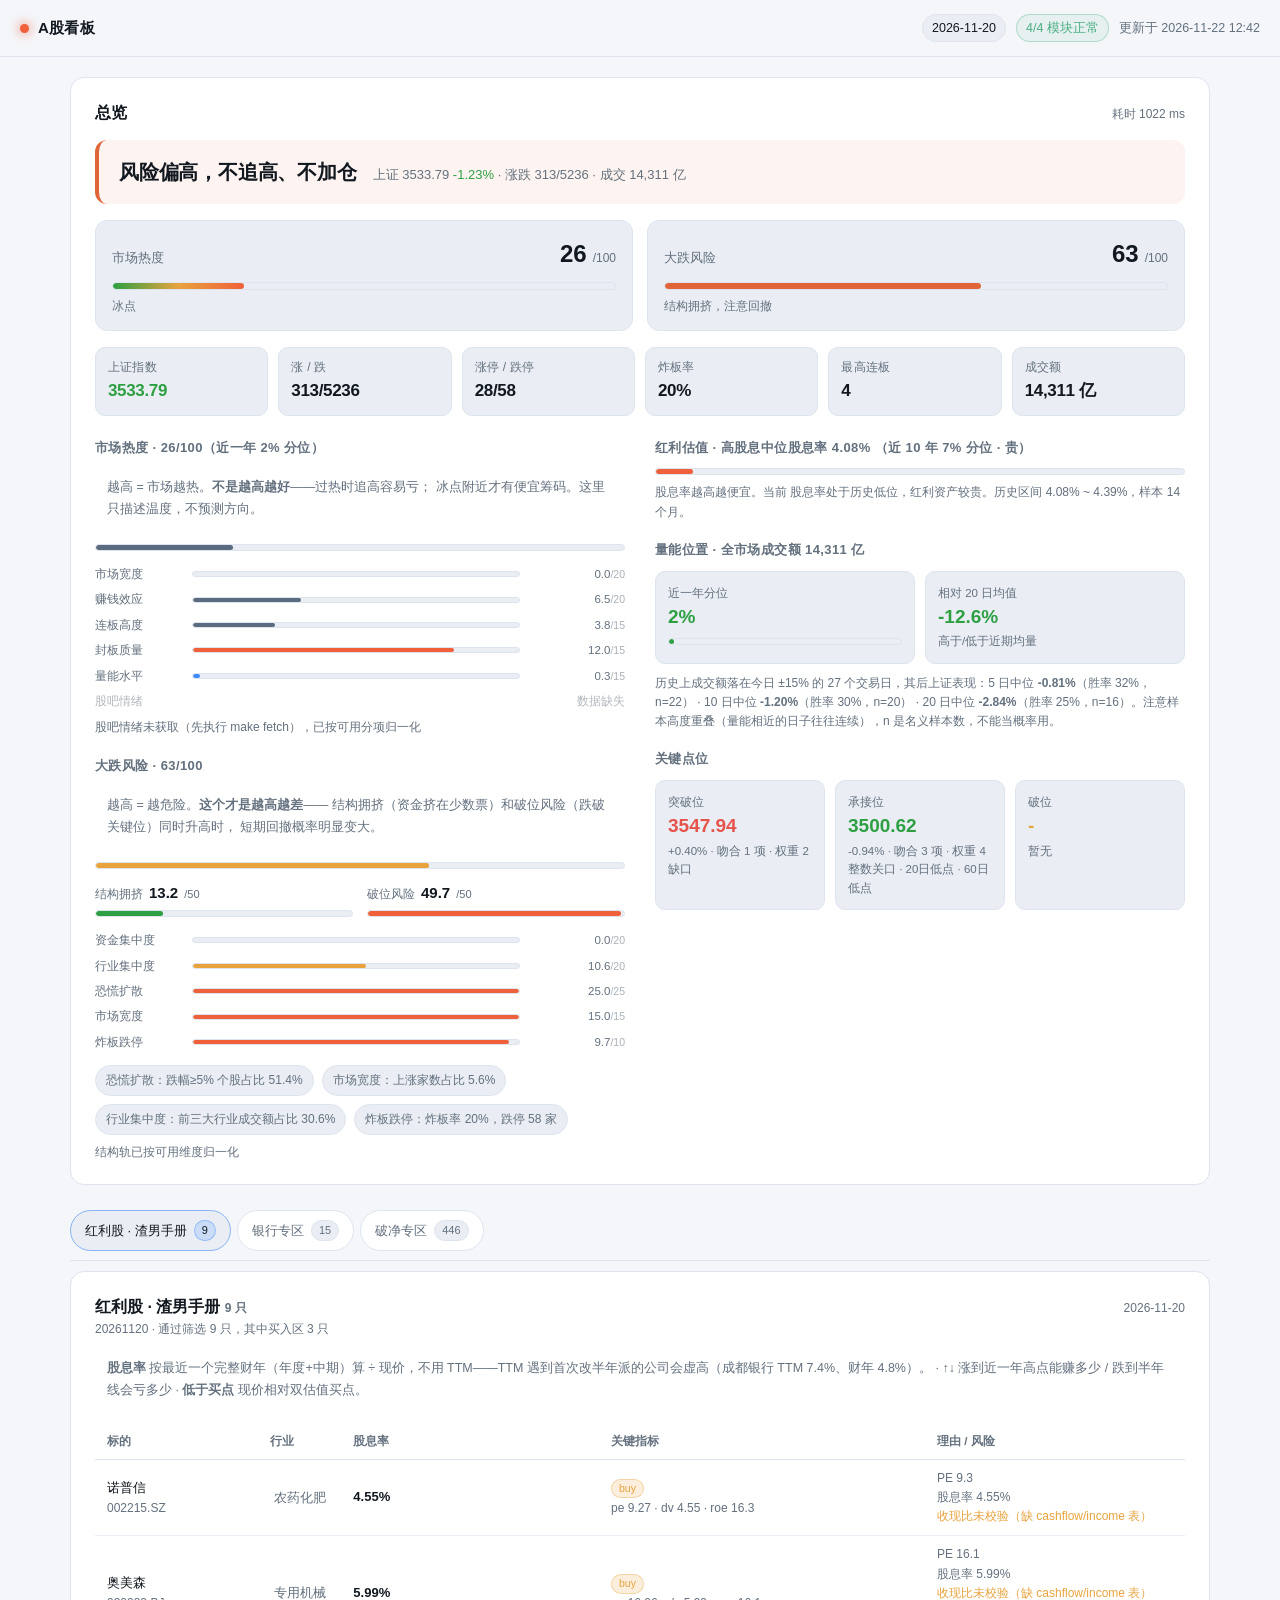
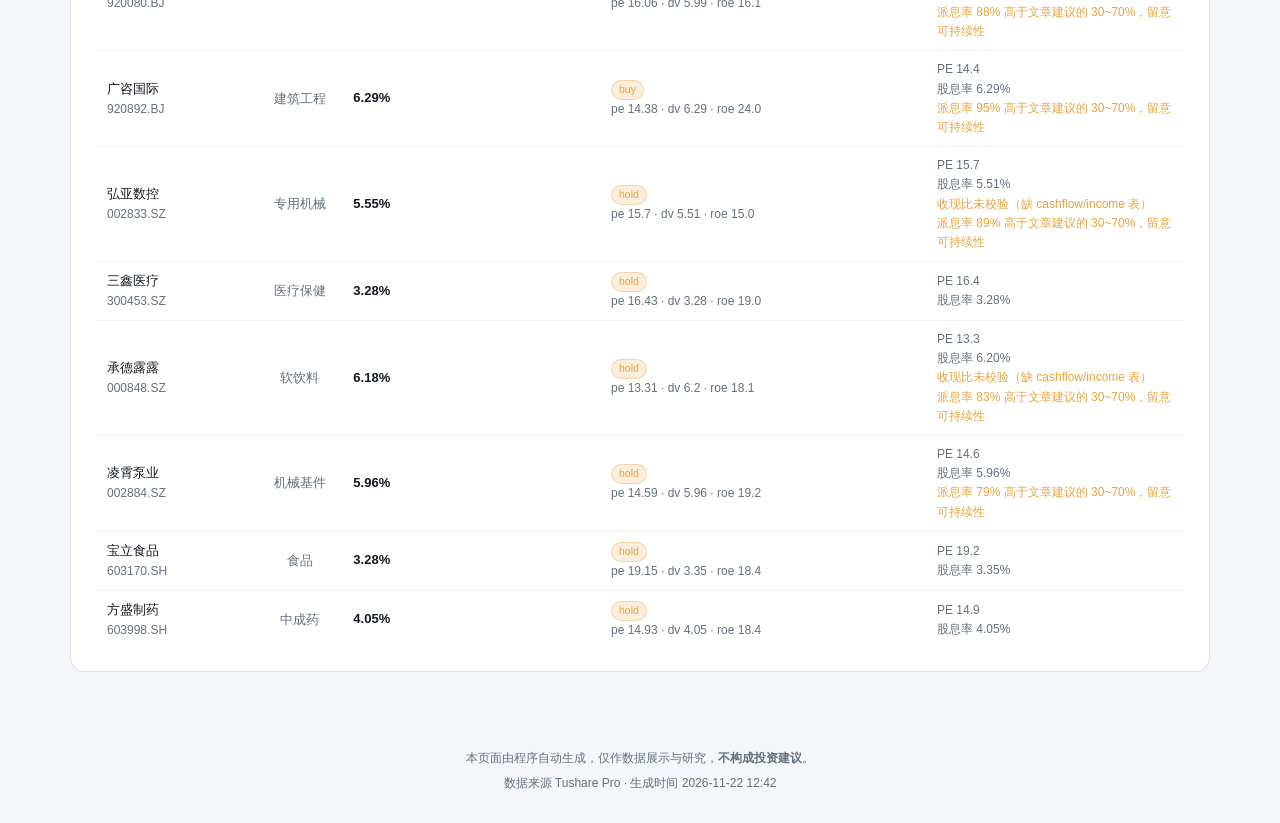
==== commit 976481a1: "chore: 每日数据 2026-11-22 12:42:25" ====
--- a/output/latest.html
+++ b/output/latest.html
@@ -548,8 +548,8 @@
   </div>
   <div class="meta">
     <span class="chip">2026-11-20</span>
-    <span class="chip warn">1 个数据不足</span>
-    <span class="muted" id="generated">更新于 2026-11-22 08:51</span>
+    <span class="chip good">4/4 模块正常</span>
+    <span class="muted" id="generated">更新于 2026-11-22 12:42</span>
   </div>
 </header>
 
@@ -559,7 +559,7 @@
     <div>
       <div class="card-title">总览</div>
     </div>
-    <div class="card-sub elapsed">耗时 945 ms</div>
+    <div class="card-sub elapsed">耗时 1022 ms</div>
   </div>
 
   <div class="verdict warn">
@@ -634,15 +634,91 @@
     </div>
   </div>
 </div>
-<section class="tabs" data-tabs data-default="dividend"><div class="tabbar" role="tablist"><button class="tab active" data-tab="dividend" role="tab" aria-selected="true">红利股 · 渣男手册<span class="n muted">·</span></button><button class="tab" data-tab="bank" role="tab" aria-selected="false">银行专区<span class="n">15</span></button><button class="tab" data-tab="subbook" role="tab" aria-selected="false">破净专区<span class="n">446</span></button></div><div class="panel active" data-panel="dividend" role="tabpanel"><div class="card">
+<section class="tabs" data-tabs data-default="dividend"><div class="tabbar" role="tablist"><button class="tab active" data-tab="dividend" role="tab" aria-selected="true">红利股 · 渣男手册<span class="n">9</span></button><button class="tab" data-tab="bank" role="tab" aria-selected="false">银行专区<span class="n">15</span></button><button class="tab" data-tab="subbook" role="tab" aria-selected="false">破净专区<span class="n">446</span></button></div><div class="panel active" data-panel="dividend" role="tabpanel">
+<div class="card">
+  
   <div class="card-head">
     <div>
-      <div class="card-title">红利股 · 渣男手册 <span class="card-sub">0 只</span></div>
-      <div class="card-sub">缺少数据表：dividend；请先执行 make fetch</div>
+      <div class="card-title">红利股 · 渣男手册 <span class="card-sub">9 只</span></div>
+      <div class="card-sub">20261120 · 通过筛选 9 只，其中买入区 3 只</div>
       
     </div>
     <div class="card-sub">2026-11-20</div>
-  </div><div class="state">缺少数据表：dividend；请先执行 make fetch</div></div></div><div class="panel" data-panel="bank" role="tabpanel">
+  </div>
+  <p class="legend"><b>股息率</b> 按最近一个完整财年（年度+中期）算 ÷ 现价，不用 TTM——TTM 遇到首次改半年派的公司会虚高（成都银行 TTM 7.4%、财年 4.8%）。 · <b>↑↓</b> 涨到近一年高点能赚多少 / 跌到半年线会亏多少 · <b>低于买点</b> 现价相对双估值买点。</p>
+  
+  <div class="table-wrap">
+    <table>
+      <thead><tr><th>标的</th><th>行业</th><th>股息率</th><th>关键指标</th><th>理由 / 风险</th></tr></thead>
+      <tbody>
+      <tr>
+        <td class="col-name"><div>诺普信</div><div class="code">002215.SZ</div></td>
+        <td class="ind">农药化肥</td>
+        <td class="score">4.55%</td>
+        <td><span class="badge ">buy</span><div class="reason">pe 9.27 · dv 4.55 · roe 16.3</div></td>
+        <td class="col-wide"><div class="reason">PE 9.3<br>股息率 4.55%</div><div class="risk">收现比未校验（缺 cashflow/income 表）</div></td>
+      </tr>
+      <tr>
+        <td class="col-name"><div>奥美森</div><div class="code">920080.BJ</div></td>
+        <td class="ind">专用机械</td>
+        <td class="score">5.99%</td>
+        <td><span class="badge ">buy</span><div class="reason">pe 16.06 · dv 5.99 · roe 16.1</div></td>
+        <td class="col-wide"><div class="reason">PE 16.1<br>股息率 5.99%</div><div class="risk">收现比未校验（缺 cashflow/income 表）<br>派息率 88% 高于文章建议的 30~70%，留意可持续性</div></td>
+      </tr>
+      <tr>
+        <td class="col-name"><div>广咨国际</div><div class="code">920892.BJ</div></td>
+        <td class="ind">建筑工程</td>
+        <td class="score">6.29%</td>
+        <td><span class="badge ">buy</span><div class="reason">pe 14.38 · dv 6.29 · roe 24.0</div></td>
+        <td class="col-wide"><div class="reason">PE 14.4<br>股息率 6.29%</div><div class="risk">派息率 95% 高于文章建议的 30~70%，留意可持续性</div></td>
+      </tr>
+      <tr>
+        <td class="col-name"><div>弘亚数控</div><div class="code">002833.SZ</div></td>
+        <td class="ind">专用机械</td>
+        <td class="score">5.55%</td>
+        <td><span class="badge ">hold</span><div class="reason">pe 15.7 · dv 5.51 · roe 15.0</div></td>
+        <td class="col-wide"><div class="reason">PE 15.7<br>股息率 5.51%</div><div class="risk">收现比未校验（缺 cashflow/income 表）<br>派息率 89% 高于文章建议的 30~70%，留意可持续性</div></td>
+      </tr>
+      <tr>
+        <td class="col-name"><div>三鑫医疗</div><div class="code">300453.SZ</div></td>
+        <td class="ind">医疗保健</td>
+        <td class="score">3.28%</td>
+        <td><span class="badge ">hold</span><div class="reason">pe 16.43 · dv 3.28 · roe 19.0</div></td>
+        <td class="col-wide"><div class="reason">PE 16.4<br>股息率 3.28%</div></td>
+      </tr>
+      <tr>
+        <td class="col-name"><div>承德露露</div><div class="code">000848.SZ</div></td>
+        <td class="ind">软饮料</td>
+        <td class="score">6.18%</td>
+        <td><span class="badge ">hold</span><div class="reason">pe 13.31 · dv 6.2 · roe 18.1</div></td>
+        <td class="col-wide"><div class="reason">PE 13.3<br>股息率 6.20%</div><div class="risk">收现比未校验（缺 cashflow/income 表）<br>派息率 83% 高于文章建议的 30~70%，留意可持续性</div></td>
+      </tr>
+      <tr>
+        <td class="col-name"><div>凌霄泵业</div><div class="code">002884.SZ</div></td>
+        <td class="ind">机械基件</td>
+        <td class="score">5.96%</td>
+        <td><span class="badge ">hold</span><div class="reason">pe 14.59 · dv 5.96 · roe 19.2</div></td>
+        <td class="col-wide"><div class="reason">PE 14.6<br>股息率 5.96%</div><div class="risk">派息率 79% 高于文章建议的 30~70%，留意可持续性</div></td>
+      </tr>
+      <tr>
+        <td class="col-name"><div>宝立食品</div><div class="code">603170.SH</div></td>
+        <td class="ind">食品</td>
+        <td class="score">3.28%</td>
+        <td><span class="badge ">hold</span><div class="reason">pe 19.15 · dv 3.35 · roe 18.4</div></td>
+        <td class="col-wide"><div class="reason">PE 19.2<br>股息率 3.35%</div></td>
+      </tr>
+      <tr>
+        <td class="col-name"><div>方盛制药</div><div class="code">603998.SH</div></td>
+        <td class="ind">中成药</td>
+        <td class="score">4.05%</td>
+        <td><span class="badge ">hold</span><div class="reason">pe 14.93 · dv 4.05 · roe 18.4</div></td>
+        <td class="col-wide"><div class="reason">PE 14.9<br>股息率 4.05%</div></td>
+      </tr></tbody>
+    </table>
+  </div>
+  
+</div>
+</div><div class="panel" data-panel="bank" role="tabpanel">
 <div class="card">
   
   <div class="card-head">
@@ -660,109 +736,109 @@
       <thead><tr><th>标的</th><th>行业</th><th>股息率</th><th>关键指标</th><th>理由 / 风险</th></tr></thead>
       <tbody>
       <tr>
-        <td class="col-name"><div>江阴银行</div><div class="code">002807.SZ</div></td>
-        <td class="ind">银行</td>
-        <td class="score">6.96%</td>
-        <td><span class="badge ">↑17.2% ↓5.1%</span><div class="reason">pe 5.56 · dv 6.96 · dv_annual </div></td>
-        <td class="col-wide"><div class="reason">PE 5.6<br>股息率 6.96%</div></td>
-      </tr>
-      <tr>
-        <td class="col-name"><div>成都银行</div><div class="code">601838.SH</div></td>
-        <td class="ind">银行</td>
-        <td class="score">6.75%</td>
-        <td><span class="badge ">↑0.5% ↓8.9%</span><div class="reason">pe 6.46 · dv 6.75 · dv_annual </div></td>
-        <td class="col-wide"><div class="reason">PE 6.5<br>股息率 6.75%</div></td>
-      </tr>
-      <tr>
         <td class="col-name"><div>上海银行</div><div class="code">601229.SH</div></td>
         <td class="ind">银行</td>
-        <td class="score">5.88%</td>
-        <td><span class="badge ">↑16.3% ↓0.0%</span><div class="reason">pe 6.38 · dv 5.88 · dv_annual </div></td>
+        <td class="score">5.90%</td>
+        <td><span class="badge ">↑16.3% ↓0.0%</span><span class="badge ">低于买点 19.3%</span><div class="reason">pe 6.38 · dv 5.88 · dv_annual 5.9</div></td>
         <td class="col-wide"><div class="reason">PE 6.4<br>股息率 5.88%</div></td>
-      </tr>
-      <tr>
-        <td class="col-name"><div>瑞丰银行</div><div class="code">601528.SH</div></td>
-        <td class="ind">银行</td>
-        <td class="score">5.75%</td>
-        <td><span class="badge ">↑6.9% ↓7.6%</span><div class="reason">pe 5.34 · dv 5.75 · dv_annual </div></td>
-        <td class="col-wide"><div class="reason">PE 5.3<br>股息率 5.75%</div></td>
       </tr>
       <tr>
         <td class="col-name"><div>兴业银行</div><div class="code">601166.SH</div></td>
         <td class="ind">银行</td>
         <td class="score">5.25%</td>
-        <td><span class="badge ">↑6.4% ↓9.9%</span><div class="reason">pe 5.72 · dv 5.25 · dv_annual </div></td>
+        <td><span class="badge ">↑6.4% ↓9.9%</span><span class="badge ">低于买点 26.5%</span><div class="reason">pe 5.72 · dv 5.25 · dv_annual 5.25</div></td>
         <td class="col-wide"><div class="reason">PE 5.7<br>股息率 5.25%</div></td>
+      </tr>
+      <tr>
+        <td class="col-name"><div>江阴银行</div><div class="code">002807.SZ</div></td>
+        <td class="ind">银行</td>
+        <td class="score">5.10%</td>
+        <td><span class="badge ">年度股息 5.1%</span><span class="badge ">↑17.2% ↓5.1%</span><span class="badge ">低于买点 15.6%</span><div class="reason">pe 5.56 · dv 6.96 · dv_annual 5.1</div></td>
+        <td class="col-wide"><div class="reason">PE 5.6<br>股息率 6.96%</div><div class="risk">派息率 26% 偏低</div></td>
       </tr>
       <tr>
         <td class="col-name"><div>平安银行</div><div class="code">000001.SZ</div></td>
         <td class="ind">银行</td>
-        <td class="score">4.98%</td>
-        <td><span class="badge ">↑0.7% ↓7.5%</span><div class="reason">pe 5.45 · dv 4.98 · dv_annual </div></td>
-        <td class="col-wide"><div class="reason">PE 5.5<br>股息率 4.98%</div></td>
+        <td class="score">4.88%</td>
+        <td><span class="badge ">↑0.7% ↓7.5%</span><span class="badge ">低于买点 15.2%</span><div class="reason">pe 5.45 · dv 4.98 · dv_annual 4.88</div></td>
+        <td class="col-wide"><div class="reason">PE 5.5<br>股息率 4.98%</div><div class="risk">派息率 29% 偏低</div></td>
       </tr>
       <tr>
         <td class="col-name"><div>苏农银行</div><div class="code">603323.SH</div></td>
         <td class="ind">银行</td>
-        <td class="score">4.65%</td>
-        <td><span class="badge ">↑19.6% ↓2.5%</span><div class="reason">pe 4.81 · dv 4.65 · dv_annual </div></td>
-        <td class="col-wide"><div class="reason">PE 4.8<br>股息率 4.65%</div></td>
+        <td class="score">4.67%</td>
+        <td><span class="badge ">↑19.6% ↓2.5%</span><span class="badge ">低于买点 7.7%</span><div class="reason">pe 4.81 · dv 4.65 · dv_annual 4.67</div></td>
+        <td class="col-wide"><div class="reason">PE 4.8<br>股息率 4.65%</div><div class="risk">派息率 21% 偏低</div></td>
       </tr>
       <tr>
         <td class="col-name"><div>招商银行</div><div class="code">600036.SH</div></td>
         <td class="ind">银行</td>
         <td class="score">4.58%</td>
-        <td><span class="badge ">↑0.0% ↓9.1%</span><div class="reason">pe 7.26 · dv 4.58 · dv_annual </div></td>
+        <td><span class="badge ">↑0.0% ↓9.1%</span><span class="badge ">低于买点 3.8%</span><div class="reason">pe 7.26 · dv 4.58 · dv_annual 4.58</div></td>
         <td class="col-wide"><div class="reason">PE 7.3<br>股息率 4.58%</div></td>
       </tr>
       <tr>
-        <td class="col-name"><div>沪农商行</div><div class="code">601825.SH</div></td>
+        <td class="col-name"><div>成都银行</div><div class="code">601838.SH</div></td>
         <td class="ind">银行</td>
-        <td class="score">4.48%</td>
-        <td><span class="badge ">↑0.0% ↓13.0%</span><div class="reason">pe 7.68 · dv 4.48 · dv_annual </div></td>
-        <td class="col-wide"><div class="reason">PE 7.7<br>股息率 4.48%</div></td>
-      </tr>
-      <tr>
-        <td class="col-name"><div>长沙银行</div><div class="code">601577.SH</div></td>
-        <td class="ind">银行</td>
-        <td class="score">4.47%</td>
-        <td><span class="badge ">↑1.9% ↓5.1%</span><div class="reason">pe 4.79 · dv 4.47 · dv_annual </div></td>
-        <td class="col-wide"><div class="reason">PE 4.8<br>股息率 4.47%</div></td>
+        <td class="score">4.41%</td>
+        <td><span class="badge ">年度股息 4.4%</span><span class="badge ">↑0.5% ↓8.9%</span><span class="badge ">低于买点 12.7%</span><div class="reason">pe 6.46 · dv 6.75 · dv_annual 4.41</div></td>
+        <td class="col-wide"><div class="reason">PE 6.5<br>股息率 6.75%</div></td>
       </tr>
       <tr>
         <td class="col-name"><div>渝农商行</div><div class="code">601077.SH</div></td>
         <td class="ind">银行</td>
         <td class="score">4.40%</td>
-        <td><span class="badge ">↑2.2% ↓7.2%</span><div class="reason">pe 6.38 · dv 4.4 · dv_annual </div></td>
+        <td><span class="badge ">↑2.2% ↓7.2%</span><span class="badge ">还需跌 8.2%</span><div class="reason">pe 6.38 · dv 4.4 · dv_annual 4.4</div></td>
         <td class="col-wide"><div class="reason">PE 6.4<br>股息率 4.40%</div></td>
       </tr>
       <tr>
-        <td class="col-name"><div>杭州银行</div><div class="code">600926.SH</div></td>
+        <td class="col-name"><div>沪农商行</div><div class="code">601825.SH</div></td>
         <td class="ind">银行</td>
-        <td class="score">4.14%</td>
-        <td><span class="badge ">↑0.1% ↓7.9%</span><div class="reason">pe 6.3 · dv 4.14 · dv_annual </div></td>
-        <td class="col-wide"><div class="reason">PE 6.3<br>股息率 4.14%</div></td>
+        <td class="score">4.39%</td>
+        <td><span class="badge ">↑0.0% ↓13.0%</span><span class="badge ">还需跌 10.3%</span><div class="reason">pe 7.68 · dv 4.48 · dv_annual 4.39</div></td>
+        <td class="col-wide"><div class="reason">PE 7.7<br>股息率 4.48%</div></td>
+      </tr>
+      <tr>
+        <td class="col-name"><div>长沙银行</div><div class="code">601577.SH</div></td>
+        <td class="ind">银行</td>
+        <td class="score">4.27%</td>
+        <td><span class="badge ">↑1.9% ↓5.1%</span><span class="badge ">低于买点 9.9%</span><div class="reason">pe 4.79 · dv 4.47 · dv_annual 4.27</div></td>
+        <td class="col-wide"><div class="reason">PE 4.8<br>股息率 4.47%</div><div class="risk">派息率 22% 偏低</div></td>
       </tr>
       <tr>
         <td class="col-name"><div>江苏银行</div><div class="code">600919.SH</div></td>
         <td class="ind">银行</td>
         <td class="score">4.13%</td>
-        <td><span class="badge ">↑0.0% ↓12.4%</span><div class="reason">pe 6.77 · dv 4.13 · dv_annual </div></td>
+        <td><span class="badge ">↑0.0% ↓12.4%</span><span class="badge ">低于买点 2.9%</span><div class="reason">pe 6.77 · dv 4.13 · dv_annual 4.13</div></td>
         <td class="col-wide"><div class="reason">PE 6.8<br>股息率 4.13%</div></td>
-      </tr>
-      <tr>
-        <td class="col-name"><div>中信银行</div><div class="code">601998.SH</div></td>
-        <td class="ind">银行</td>
-        <td class="score">4.10%</td>
-        <td><span class="badge ">↑0.0% ↓14.5%</span><div class="reason">pe 7.41 · dv 4.1 · dv_annual </div></td>
-        <td class="col-wide"><div class="reason">PE 7.4<br>股息率 4.10%</div></td>
       </tr>
       <tr>
         <td class="col-name"><div>无锡银行</div><div class="code">600908.SH</div></td>
         <td class="ind">银行</td>
         <td class="score">4.05%</td>
-        <td><span class="badge ">↑6.4% ↓5.0%</span><div class="reason">pe 5.52 · dv 4.05 · dv_annual </div></td>
-        <td class="col-wide"><div class="reason">PE 5.5<br>股息率 4.05%</div></td>
+        <td><span class="badge ">↑6.4% ↓5.0%</span><span class="badge ">还需跌 6.2%</span><div class="reason">pe 5.52 · dv 4.05 · dv_annual 4.05</div></td>
+        <td class="col-wide"><div class="reason">PE 5.5<br>股息率 4.05%</div><div class="risk">派息率 24% 偏低</div></td>
+      </tr>
+      <tr>
+        <td class="col-name"><div>中信银行</div><div class="code">601998.SH</div></td>
+        <td class="ind">银行</td>
+        <td class="score">3.94%</td>
+        <td><span class="badge ">↑0.0% ↓14.5%</span><span class="badge ">还需跌 20.7%</span><div class="reason">pe 7.41 · dv 4.1 · dv_annual 3.94</div></td>
+        <td class="col-wide"><div class="reason">PE 7.4<br>股息率 4.10%</div></td>
+      </tr>
+      <tr>
+        <td class="col-name"><div>瑞丰银行</div><div class="code">601528.SH</div></td>
+        <td class="ind">银行</td>
+        <td class="score">3.90%</td>
+        <td><span class="badge ">年度股息 3.9%</span><span class="badge ">↑6.9% ↓7.6%</span><span class="badge ">还需跌 10.5%</span><div class="reason">pe 5.34 · dv 5.75 · dv_annual 3.9</div></td>
+        <td class="col-wide"><div class="reason">PE 5.3<br>股息率 5.75%</div><div class="risk">派息率 21% 偏低</div></td>
+      </tr>
+      <tr>
+        <td class="col-name"><div>杭州银行</div><div class="code">600926.SH</div></td>
+        <td class="ind">银行</td>
+        <td class="score">3.69%</td>
+        <td><span class="badge ">↑0.1% ↓7.9%</span><span class="badge ">低于买点 8.3%</span><div class="reason">pe 6.3 · dv 4.14 · dv_annual 3.69</div></td>
+        <td class="col-wide"><div class="reason">PE 6.3<br>股息率 4.14%</div><div class="risk">派息率 25% 偏低</div></td>
       </tr></tbody>
     </table>
   </div>
@@ -781,7 +857,7 @@
   <div class="card-head">
     <div>
       <div class="card-title">破净专区 <span class="card-sub">446 只</span></div>
-      <div class="card-sub">20261120 · 破净 573 只（已排除银行 42 只）· 其中盈利 446 只，白马破净 0 只</div>
+      <div class="card-sub">20261120 · 破净 573 只（已排除银行 42 只）· 其中盈利 446 只，白马破净 14 只</div>
       
     </div>
     <div class="card-sub">2026-11-20</div>
@@ -815,13 +891,139 @@
     <table>
       <thead><tr><th>标的</th><th>行业</th><th class="num">PB</th><th class="num">ROE</th><th class="num">股息率</th><th class="num">分红年数</th><th>说明</th></tr></thead>
       <tbody>
+      <tr data-ind="普钢">
+        <td class="col-name"><div>新钢股份</div><div class="code">600782.SH</div></td>
+        <td class="ind">普钢</td>
+        <td class="num">0.31</td>
+        <td class="num">17.0%</td>
+        <td class="num">5.56%</td>
+        <td class="num">11</td>
+        <td class="col-wide"><span class="badge ">白马破净</span><div class="reason">PB 0.31<br>ROE 17.0%</div><div class="risk">周期行业：破净集中在周期底是常态，不代表被错杀</div></td>
+      </tr>
+      <tr data-ind="家居用品">
+        <td class="col-name"><div>大亚圣象</div><div class="code">000910.SZ</div></td>
+        <td class="ind">家居用品</td>
+        <td class="num">0.38</td>
+        <td class="num">19.9%</td>
+        <td class="num">4.32%</td>
+        <td class="num">14</td>
+        <td class="col-wide"><span class="badge ">白马破净</span><div class="reason">PB 0.38<br>ROE 19.9%</div></td>
+      </tr>
+      <tr data-ind="水泥">
+        <td class="col-name"><div>万年青</div><div class="code">000789.SZ</div></td>
+        <td class="ind">水泥</td>
+        <td class="num">0.46</td>
+        <td class="num">42.9%</td>
+        <td class="num">4.01%</td>
+        <td class="num">16</td>
+        <td class="col-wide"><span class="badge ">白马破净</span><div class="reason">PB 0.46<br>ROE 42.9%</div><div class="risk">周期行业：破净集中在周期底是常态，不代表被错杀</div></td>
+      </tr>
+      <tr data-ind="其他建材">
+        <td class="col-name"><div>垒知集团</div><div class="code">002398.SZ</div></td>
+        <td class="ind">其他建材</td>
+        <td class="num">0.61</td>
+        <td class="num">149.6%</td>
+        <td class="num">2.39%</td>
+        <td class="num">16</td>
+        <td class="col-wide"><span class="badge ">白马破净</span><div class="reason">PB 0.61<br>ROE 149.6%</div><div class="risk">ROE 150% 异常高，多半是净资产很小，不代表质地更好<br>周期行业：破净集中在周期底是常态，不代表被错杀</div></td>
+      </tr>
+      <tr data-ind="医疗保健">
+        <td class="col-name"><div>安旭生物</div><div class="code">688075.SH</div></td>
+        <td class="ind">医疗保健</td>
+        <td class="num">0.64</td>
+        <td class="num">133.9%</td>
+        <td class="num">3.17%</td>
+        <td class="num">5</td>
+        <td class="col-wide"><span class="badge ">白马破净</span><div class="reason">PB 0.64<br>ROE 133.9%</div><div class="risk">ROE 134% 异常高，多半是净资产很小，不代表质地更好</div></td>
+      </tr>
+      <tr data-ind="建筑工程">
+        <td class="col-name"><div>苏交科</div><div class="code">300284.SZ</div></td>
+        <td class="ind">建筑工程</td>
+        <td class="num">0.67</td>
+        <td class="num">28.1%</td>
+        <td class="num">2.15%</td>
+        <td class="num">16</td>
+        <td class="col-wide"><span class="badge ">白马破净</span><div class="reason">PB 0.67<br>ROE 28.1%</div><div class="risk">周期行业：破净集中在周期底是常态，不代表被错杀</div></td>
+      </tr>
+      <tr data-ind="环境保护">
+        <td class="col-name"><div>城发环境</div><div class="code">000885.SZ</div></td>
+        <td class="ind">环境保护</td>
+        <td class="num">0.72</td>
+        <td class="num">13.8%</td>
+        <td class="num">3.42%</td>
+        <td class="num">13</td>
+        <td class="col-wide"><span class="badge ">白马破净</span><div class="reason">PB 0.72<br>ROE 13.8%</div></td>
+      </tr>
+      <tr data-ind="食品">
+        <td class="col-name"><div>好想你</div><div class="code">002582.SZ</div></td>
+        <td class="ind">食品</td>
+        <td class="num">0.85</td>
+        <td class="num">22.9%</td>
+        <td class="num">6.36%</td>
+        <td class="num">10</td>
+        <td class="col-wide"><span class="badge ">白马破净</span><div class="reason">PB 0.85<br>ROE 22.9%</div></td>
+      </tr>
+      <tr data-ind="建筑工程">
+        <td class="col-name"><div>中材国际</div><div class="code">600970.SH</div></td>
+        <td class="ind">建筑工程</td>
+        <td class="num">0.89</td>
+        <td class="num">13.0%</td>
+        <td class="num">6.18%</td>
+        <td class="num">22</td>
+        <td class="col-wide"><span class="badge ">白马破净</span><div class="reason">PB 0.89<br>ROE 13.0%</div><div class="risk">周期行业：破净集中在周期底是常态，不代表被错杀</div></td>
+      </tr>
+      <tr data-ind="保险">
+        <td class="col-name"><div>中国人保</div><div class="code">601319.SH</div></td>
+        <td class="ind">保险</td>
+        <td class="num">0.94</td>
+        <td class="num">16.1%</td>
+        <td class="num">3.56%</td>
+        <td class="num">9</td>
+        <td class="col-wide"><span class="badge ">白马破净</span><div class="reason">PB 0.94<br>ROE 16.1%</div></td>
+      </tr>
+      <tr data-ind="保险">
+        <td class="col-name"><div>中国太保</div><div class="code">601601.SH</div></td>
+        <td class="ind">保险</td>
+        <td class="num">0.96</td>
+        <td class="num">18.0%</td>
+        <td class="num">4.76%</td>
+        <td class="num">20</td>
+        <td class="col-wide"><span class="badge ">白马破净</span><div class="reason">PB 0.96<br>ROE 18.0%</div></td>
+      </tr>
+      <tr data-ind="保险">
+        <td class="col-name"><div>中国平安</div><div class="code">601318.SH</div></td>
+        <td class="ind">保险</td>
+        <td class="num">0.96</td>
+        <td class="num">14.0%</td>
+        <td class="num">4.92%</td>
+        <td class="num">21</td>
+        <td class="col-wide"><span class="badge ">白马破净</span><div class="reason">PB 0.96<br>ROE 14.0%</div></td>
+      </tr>
+      <tr data-ind="家居用品">
+        <td class="col-name"><div>索菲亚</div><div class="code">002572.SZ</div></td>
+        <td class="ind">家居用品</td>
+        <td class="num">0.98</td>
+        <td class="num">12.1%</td>
+        <td class="num">11.59%</td>
+        <td class="num">15</td>
+        <td class="col-wide"><span class="badge ">白马破净</span><div class="reason">PB 0.98<br>ROE 12.1%</div></td>
+      </tr>
+      <tr data-ind="百货">
+        <td class="col-name"><div>重百集团</div><div class="code">600729.SH</div></td>
+        <td class="ind">百货</td>
+        <td class="num">0.99</td>
+        <td class="num">13.6%</td>
+        <td class="num">5.19%</td>
+        <td class="num">29</td>
+        <td class="col-wide"><span class="badge ">白马破净</span><div class="reason">PB 0.99<br>ROE 13.6%</div></td>
+      </tr>
       <tr data-ind="建筑工程">
         <td class="col-name"><div>中国铁建</div><div class="code">601186.SH</div></td>
         <td class="ind">建筑工程</td>
         <td class="num">0.29</td>
         <td class="num">5.5%</td>
         <td class="num">5.12%</td>
-        <td class="num">-</td>
+        <td class="num">18</td>
         <td class="col-wide"><div class="reason">PB 0.29<br>ROE 5.5%</div><div class="risk">ROE 低于 8%，净资产回报偏弱<br>周期行业：破净集中在周期底是常态，不代表被错杀</div></td>
       </tr>
       <tr data-ind="全国地产">
@@ -830,17 +1032,8 @@
         <td class="num">0.31</td>
         <td class="num">53.1%</td>
         <td class="num">0.69%</td>
-        <td class="num">-</td>
+        <td class="num">20</td>
         <td class="col-wide"><div class="reason">PB 0.31<br>ROE 53.1%</div><div class="risk">ROE 53% 异常高，多半是净资产很小，不代表质地更好</div></td>
-      </tr>
-      <tr data-ind="普钢">
-        <td class="col-name"><div>新钢股份</div><div class="code">600782.SH</div></td>
-        <td class="ind">普钢</td>
-        <td class="num">0.31</td>
-        <td class="num">17.0%</td>
-        <td class="num">5.56%</td>
-        <td class="num">-</td>
-        <td class="col-wide"><div class="reason">PB 0.31<br>ROE 17.0%</div><div class="risk">周期行业：破净集中在周期底是常态，不代表被错杀</div></td>
       </tr>
       <tr data-ind="水泥">
         <td class="col-name"><div>金隅冀东</div><div class="code">000401.SZ</div></td>
@@ -848,7 +1041,7 @@
         <td class="num">0.32</td>
         <td class="num">79.2%</td>
         <td class="num">3.27%</td>
-        <td class="num">-</td>
+        <td class="num">2</td>
         <td class="col-wide"><div class="reason">PB 0.32<br>ROE 79.2%</div><div class="risk">ROE 79% 异常高，多半是净资产很小，不代表质地更好<br>周期行业：破净集中在周期底是常态，不代表被错杀</div></td>
       </tr>
       <tr data-ind="建筑工程">
@@ -857,7 +1050,7 @@
         <td class="num">0.33</td>
         <td class="num">6.3%</td>
         <td class="num">3.47%</td>
-        <td class="num">-</td>
+        <td class="num">18</td>
         <td class="col-wide"><div class="reason">PB 0.33<br>ROE 6.3%</div><div class="risk">ROE 低于 8%，净资产回报偏弱<br>周期行业：破净集中在周期底是常态，不代表被错杀</div></td>
       </tr>
       <tr data-ind="普钢">
@@ -866,7 +1059,7 @@
         <td class="num">0.33</td>
         <td class="num">14.0%</td>
         <td class="num">0.4%</td>
-        <td class="num">-</td>
+        <td class="num">1</td>
         <td class="col-wide"><div class="reason">PB 0.33<br>ROE 14.0%</div><div class="risk">周期行业：破净集中在周期底是常态，不代表被错杀</div></td>
       </tr>
       <tr data-ind="建筑工程">
@@ -875,7 +1068,7 @@
         <td class="num">0.33</td>
         <td class="num">4.7%</td>
         <td class="num">3.27%</td>
-        <td class="num">-</td>
+        <td class="num">15</td>
         <td class="col-wide"><div class="reason">PB 0.33<br>ROE 4.7%</div><div class="risk">ROE 低于 8%，净资产回报偏弱<br>周期行业：破净集中在周期底是常态，不代表被错杀</div></td>
       </tr>
       <tr data-ind="建筑工程">
@@ -884,7 +1077,7 @@
         <td class="num">0.34</td>
         <td class="num">70.0%</td>
         <td class="num">0.82%</td>
-        <td class="num">-</td>
+        <td class="num">13</td>
         <td class="col-wide"><div class="reason">PB 0.34<br>ROE 70.0%</div><div class="risk">ROE 70% 异常高，多半是净资产很小，不代表质地更好<br>周期行业：破净集中在周期底是常态，不代表被错杀</div></td>
       </tr>
       <tr data-ind="普钢">
@@ -893,17 +1086,8 @@
         <td class="num">0.37</td>
         <td class="num">1.7%</td>
         <td class="num">2.14%</td>
-        <td class="num">-</td>
+        <td class="num">6</td>
         <td class="col-wide"><div class="reason">PB 0.37<br>ROE 1.7%</div><div class="risk">ROE 低于 8%，净资产回报偏弱<br>周期行业：破净集中在周期底是常态，不代表被错杀</div></td>
-      </tr>
-      <tr data-ind="家居用品">
-        <td class="col-name"><div>大亚圣象</div><div class="code">000910.SZ</div></td>
-        <td class="ind">家居用品</td>
-        <td class="num">0.38</td>
-        <td class="num">19.9%</td>
-        <td class="num">4.32%</td>
-        <td class="num">-</td>
-        <td class="col-wide"><div class="reason">PB 0.38<br>ROE 19.9%</div></td>
       </tr>
       <tr data-ind="汽车整车">
         <td class="col-name"><div>上汽集团</div><div class="code">600104.SH</div></td>
@@ -911,7 +1095,7 @@
         <td class="num">0.39</td>
         <td class="num">3.4%</td>
         <td class="num">2.59%</td>
-        <td class="num">-</td>
+        <td class="num">25</td>
         <td class="col-wide"><div class="reason">PB 0.39<br>ROE 3.4%</div><div class="risk">ROE 低于 8%，净资产回报偏弱</div></td>
       </tr>
       <tr data-ind="环境保护">
@@ -920,7 +1104,7 @@
         <td class="num">0.39</td>
         <td class="num">22.4%</td>
         <td class="num">0.14%</td>
-        <td class="num">-</td>
+        <td class="num">16</td>
         <td class="col-wide"><div class="reason">PB 0.39<br>ROE 22.4%</div></td>
       </tr>
       <tr data-ind="建筑工程">
@@ -929,7 +1113,7 @@
         <td class="num">0.39</td>
         <td class="num">8.2%</td>
         <td class="num">5.72%</td>
-        <td class="num">-</td>
+        <td class="num">17</td>
         <td class="col-wide"><div class="reason">PB 0.39<br>ROE 8.2%</div><div class="risk">周期行业：破净集中在周期底是常态，不代表被错杀</div></td>
       </tr>
       <tr data-ind="区域地产">
@@ -938,7 +1122,7 @@
         <td class="num">0.41</td>
         <td class="num">138.0%</td>
         <td class="num">1.18%</td>
-        <td class="num">-</td>
+        <td class="num">9</td>
         <td class="col-wide"><div class="reason">PB 0.41<br>ROE 138.0%</div><div class="risk">ROE 138% 异常高，多半是净资产很小，不代表质地更好</div></td>
       </tr>
       <tr data-ind="普钢">
@@ -947,7 +1131,7 @@
         <td class="num">0.41</td>
         <td class="num">4.8%</td>
         <td class="num">4.91%</td>
-        <td class="num">-</td>
+        <td class="num">7</td>
         <td class="col-wide"><div class="reason">PB 0.41<br>ROE 4.8%</div><div class="risk">ROE 低于 8%，净资产回报偏弱<br>周期行业：破净集中在周期底是常态，不代表被错杀</div></td>
       </tr>
       <tr data-ind="区域地产">
@@ -956,7 +1140,7 @@
         <td class="num">0.41</td>
         <td class="num">111.1%</td>
         <td class="num">-</td>
-        <td class="num">-</td>
+        <td class="num">6</td>
         <td class="col-wide"><div class="reason">PB 0.41<br>ROE 111.1%</div><div class="risk">ROE 111% 异常高，多半是净资产很小，不代表质地更好<br>股息率 0，不派现</div></td>
       </tr>
       <tr data-ind="百货">
@@ -965,7 +1149,7 @@
         <td class="num">0.42</td>
         <td class="num">1.6%</td>
         <td class="num">1.64%</td>
-        <td class="num">-</td>
+        <td class="num">10</td>
         <td class="col-wide"><div class="reason">PB 0.42<br>ROE 1.6%</div><div class="risk">ROE 低于 8%，净资产回报偏弱</div></td>
       </tr>
       <tr data-ind="普钢">
@@ -974,7 +1158,7 @@
         <td class="num">0.43</td>
         <td class="num">2.0%</td>
         <td class="num">1.43%</td>
-        <td class="num">-</td>
+        <td class="num">4</td>
         <td class="col-wide"><div class="reason">PB 0.43<br>ROE 2.0%</div><div class="risk">ROE 低于 8%，净资产回报偏弱<br>周期行业：破净集中在周期底是常态，不代表被错杀</div></td>
       </tr>
       <tr data-ind="水泥">
@@ -983,7 +1167,7 @@
         <td class="num">0.44</td>
         <td class="num">7.7%</td>
         <td class="num">1.74%</td>
-        <td class="num">-</td>
+        <td class="num">15</td>
         <td class="col-wide"><div class="reason">PB 0.44<br>ROE 7.7%</div><div class="risk">ROE 低于 8%，净资产回报偏弱<br>周期行业：破净集中在周期底是常态，不代表被错杀</div></td>
       </tr>
       <tr data-ind="建筑工程">
@@ -992,7 +1176,7 @@
         <td class="num">0.44</td>
         <td class="num">49.6%</td>
         <td class="num">0.58%</td>
-        <td class="num">-</td>
+        <td class="num">3</td>
         <td class="col-wide"><div class="reason">PB 0.44<br>ROE 49.6%</div><div class="risk">周期行业：破净集中在周期底是常态，不代表被错杀</div></td>
       </tr>
       <tr data-ind="建筑工程">
@@ -1001,17 +1185,8 @@
         <td class="num">0.45</td>
         <td class="num">1.5%</td>
         <td class="num">1.4%</td>
-        <td class="num">-</td>
+        <td class="num">17</td>
         <td class="col-wide"><div class="reason">PB 0.45<br>ROE 1.5%</div><div class="risk">ROE 低于 8%，净资产回报偏弱<br>周期行业：破净集中在周期底是常态，不代表被错杀</div></td>
-      </tr>
-      <tr data-ind="水泥">
-        <td class="col-name"><div>万年青</div><div class="code">000789.SZ</div></td>
-        <td class="ind">水泥</td>
-        <td class="num">0.46</td>
-        <td class="num">42.9%</td>
-        <td class="num">4.01%</td>
-        <td class="num">-</td>
-        <td class="col-wide"><div class="reason">PB 0.46<br>ROE 42.9%</div><div class="risk">周期行业：破净集中在周期底是常态，不代表被错杀</div></td>
       </tr>
       <tr data-ind="综合类">
         <td class="col-name"><div>宁波联合</div><div class="code">600051.SH</div></td>
@@ -1019,7 +1194,7 @@
         <td class="num">0.46</td>
         <td class="num">2.5%</td>
         <td class="num">1.2%</td>
-        <td class="num">-</td>
+        <td class="num">11</td>
         <td class="col-wide"><div class="reason">PB 0.46<br>ROE 2.5%</div><div class="risk">ROE 低于 8%，净资产回报偏弱</div></td>
       </tr>
       <tr data-ind="化工原料">
@@ -1028,7 +1203,7 @@
         <td class="num">0.46</td>
         <td class="num">26.5%</td>
         <td class="num">1.23%</td>
-        <td class="num">-</td>
+        <td class="num">1</td>
         <td class="col-wide"><div class="reason">PB 0.46<br>ROE 26.5%</div><div class="risk">周期行业：破净集中在周期底是常态，不代表被错杀</div></td>
       </tr>
       <tr data-ind="全国地产">
@@ -1037,7 +1212,7 @@
         <td class="num">0.47</td>
         <td class="num">62.8%</td>
         <td class="num">-</td>
-        <td class="num">-</td>
+        <td class="num">1</td>
         <td class="col-wide"><div class="reason">PB 0.47<br>ROE 62.8%</div><div class="risk">ROE 63% 异常高，多半是净资产很小，不代表质地更好<br>股息率 0，不派现</div></td>
       </tr>
       <tr data-ind="多元金融">
@@ -1046,7 +1221,7 @@
         <td class="num">0.47</td>
         <td class="num">92.6%</td>
         <td class="num">0.67%</td>
-        <td class="num">-</td>
+        <td class="num">9</td>
         <td class="col-wide"><div class="reason">PB 0.47<br>ROE 92.6%</div><div class="risk">ROE 93% 异常高，多半是净资产很小，不代表质地更好</div></td>
       </tr>
       <tr data-ind="生物制药">
@@ -1055,7 +1230,7 @@
         <td class="num">0.47</td>
         <td class="num">2.5%</td>
         <td class="num">1.58%</td>
-        <td class="num">-</td>
+        <td class="num">7</td>
         <td class="col-wide"><div class="reason">PB 0.47<br>ROE 2.5%</div><div class="risk">ROE 低于 8%，净资产回报偏弱</div></td>
       </tr>
       <tr data-ind="路桥">
@@ -1064,7 +1239,7 @@
         <td class="num">0.48</td>
         <td class="num">3.2%</td>
         <td class="num">4.57%</td>
-        <td class="num">-</td>
+        <td class="num">14</td>
         <td class="col-wide"><div class="reason">PB 0.48<br>ROE 3.2%</div><div class="risk">ROE 低于 8%，净资产回报偏弱</div></td>
       </tr>
       <tr data-ind="路桥">
@@ -1073,7 +1248,7 @@
         <td class="num">0.48</td>
         <td class="num">6.7%</td>
         <td class="num">4.23%</td>
-        <td class="num">-</td>
+        <td class="num">26</td>
         <td class="col-wide"><div class="reason">PB 0.48<br>ROE 6.7%</div><div class="risk">ROE 低于 8%，净资产回报偏弱</div></td>
       </tr>
       <tr data-ind="纺织">
@@ -1082,7 +1257,7 @@
         <td class="num">0.49</td>
         <td class="num">6.2%</td>
         <td class="num">4.25%</td>
-        <td class="num">-</td>
+        <td class="num">27</td>
         <td class="col-wide"><div class="reason">PB 0.49<br>ROE 6.2%</div><div class="risk">ROE 低于 8%，净资产回报偏弱</div></td>
       </tr>
       <tr data-ind="元器件">
@@ -1091,7 +1266,7 @@
         <td class="num">0.49</td>
         <td class="num">61.4%</td>
         <td class="num">-</td>
-        <td class="num">-</td>
+        <td class="num">10</td>
         <td class="col-wide"><div class="reason">PB 0.49<br>ROE 61.4%</div><div class="risk">ROE 61% 异常高，多半是净资产很小，不代表质地更好<br>股息率 0，不派现</div></td>
       </tr>
       <tr data-ind="钢加工">
@@ -1100,7 +1275,7 @@
         <td class="num">0.5</td>
         <td class="num">3.7%</td>
         <td class="num">2.27%</td>
-        <td class="num">-</td>
+        <td class="num">17</td>
         <td class="col-wide"><div class="reason">PB 0.50<br>ROE 3.7%</div><div class="risk">ROE 低于 8%，净资产回报偏弱</div></td>
       </tr>
       <tr data-ind="出版业">
@@ -1109,7 +1284,7 @@
         <td class="num">0.5</td>
         <td class="num">1.6%</td>
         <td class="num">3.08%</td>
-        <td class="num">-</td>
+        <td class="num">15</td>
         <td class="col-wide"><div class="reason">PB 0.50<br>ROE 1.6%</div><div class="risk">ROE 低于 8%，净资产回报偏弱</div></td>
       </tr>
       <tr data-ind="商品城">
@@ -1118,7 +1293,7 @@
         <td class="num">0.5</td>
         <td class="num">83.8%</td>
         <td class="num">1.2%</td>
-        <td class="num">-</td>
+        <td class="num">17</td>
         <td class="col-wide"><div class="reason">PB 0.50<br>ROE 83.8%</div><div class="risk">ROE 84% 异常高，多半是净资产很小，不代表质地更好</div></td>
       </tr>
       <tr data-ind="水泥">
@@ -1127,7 +1302,7 @@
         <td class="num">0.51</td>
         <td class="num">4.3%</td>
         <td class="num">4.05%</td>
-        <td class="num">-</td>
+        <td class="num">19</td>
         <td class="col-wide"><div class="reason">PB 0.51<br>ROE 4.3%</div><div class="risk">ROE 低于 8%，净资产回报偏弱<br>周期行业：破净集中在周期底是常态，不代表被错杀</div></td>
       </tr>
       <tr data-ind="建筑工程">
@@ -1136,7 +1311,7 @@
         <td class="num">0.51</td>
         <td class="num">6.2%</td>
         <td class="num">3.59%</td>
-        <td class="num">-</td>
+        <td class="num">9</td>
         <td class="col-wide"><div class="reason">PB 0.51<br>ROE 6.2%</div><div class="risk">ROE 低于 8%，净资产回报偏弱<br>周期行业：破净集中在周期底是常态，不代表被错杀</div></td>
       </tr>
       <tr data-ind="建筑工程">
@@ -1145,7 +1320,7 @@
         <td class="num">0.51</td>
         <td class="num">8.8%</td>
         <td class="num">3.84%</td>
-        <td class="num">-</td>
+        <td class="num">10</td>
         <td class="col-wide"><div class="reason">PB 0.51<br>ROE 8.8%</div><div class="risk">周期行业：破净集中在周期底是常态，不代表被错杀</div></td>
       </tr>
       <tr data-ind="建筑工程">
@@ -1154,7 +1329,7 @@
         <td class="num">0.52</td>
         <td class="num">85.6%</td>
         <td class="num">-</td>
-        <td class="num">-</td>
+        <td class="num">1</td>
         <td class="col-wide"><div class="reason">PB 0.52<br>ROE 85.6%</div><div class="risk">ROE 86% 异常高，多半是净资产很小，不代表质地更好<br>股息率 0，不派现</div></td>
       </tr>
       <tr data-ind="建筑工程">
@@ -1163,7 +1338,7 @@
         <td class="num">0.52</td>
         <td class="num">5.9%</td>
         <td class="num">3.28%</td>
-        <td class="num">-</td>
+        <td class="num">15</td>
         <td class="col-wide"><div class="reason">PB 0.52<br>ROE 5.9%</div><div class="risk">ROE 低于 8%，净资产回报偏弱<br>周期行业：破净集中在周期底是常态，不代表被错杀</div></td>
       </tr>
       <tr data-ind="装修装饰">
@@ -1172,7 +1347,7 @@
         <td class="num">0.52</td>
         <td class="num">4.1%</td>
         <td class="num">3.85%</td>
-        <td class="num">-</td>
+        <td class="num">16</td>
         <td class="col-wide"><div class="reason">PB 0.52<br>ROE 4.1%</div><div class="risk">ROE 低于 8%，净资产回报偏弱</div></td>
       </tr>
       <tr data-ind="建筑工程">
@@ -1181,7 +1356,7 @@
         <td class="num">0.52</td>
         <td class="num">6.0%</td>
         <td class="num">2.38%</td>
-        <td class="num">-</td>
+        <td class="num">15</td>
         <td class="col-wide"><div class="reason">PB 0.52<br>ROE 6.0%</div><div class="risk">ROE 低于 8%，净资产回报偏弱<br>周期行业：破净集中在周期底是常态，不代表被错杀</div></td>
       </tr>
       <tr data-ind="医疗保健">
@@ -1190,7 +1365,7 @@
         <td class="num">0.52</td>
         <td class="num">97.5%</td>
         <td class="num">0.55%</td>
-        <td class="num">-</td>
+        <td class="num">1</td>
         <td class="col-wide"><div class="reason">PB 0.52<br>ROE 97.5%</div><div class="risk">ROE 98% 异常高，多半是净资产很小，不代表质地更好</div></td>
       </tr>
       <tr data-ind="区域地产">
@@ -1199,7 +1374,7 @@
         <td class="num">0.53</td>
         <td class="num">35.3%</td>
         <td class="num">0.39%</td>
-        <td class="num">-</td>
+        <td class="num">4</td>
         <td class="col-wide"><div class="reason">PB 0.53<br>ROE 35.3%</div></td>
       </tr>
       <tr data-ind="证券">
@@ -1208,7 +1383,7 @@
         <td class="num">0.53</td>
         <td class="num">91.5%</td>
         <td class="num">-</td>
-        <td class="num">-</td>
+        <td class="num">1</td>
         <td class="col-wide"><div class="reason">PB 0.53<br>ROE 91.5%</div><div class="risk">ROE 92% 异常高，多半是净资产很小，不代表质地更好<br>股息率 0，不派现</div></td>
       </tr>
       <tr data-ind="电气设备">
@@ -1217,7 +1392,7 @@
         <td class="num">0.54</td>
         <td class="num">130.3%</td>
         <td class="num">1.38%</td>
-        <td class="num">-</td>
+        <td class="num">2</td>
         <td class="col-wide"><div class="reason">PB 0.54<br>ROE 130.3%</div><div class="risk">ROE 130% 异常高，多半是净资产很小，不代表质地更好</div></td>
       </tr>
       <tr data-ind="焦炭加工">
@@ -1226,7 +1401,7 @@
         <td class="num">0.54</td>
         <td class="num">54.4%</td>
         <td class="num">0.78%</td>
-        <td class="num">-</td>
+        <td class="num">8</td>
         <td class="col-wide"><div class="reason">PB 0.54<br>ROE 54.4%</div><div class="risk">ROE 54% 异常高，多半是净资产很小，不代表质地更好<br>周期行业：破净集中在周期底是常态，不代表被错杀</div></td>
       </tr>
       <tr data-ind="特种钢">
@@ -1235,7 +1410,7 @@
         <td class="num">0.54</td>
         <td class="num">15.8%</td>
         <td class="num">0.29%</td>
-        <td class="num">-</td>
+        <td class="num">1</td>
         <td class="col-wide"><div class="reason">PB 0.54<br>ROE 15.8%</div></td>
       </tr>
       <tr data-ind="区域地产">
@@ -1244,7 +1419,7 @@
         <td class="num">0.55</td>
         <td class="num">20.0%</td>
         <td class="num">1.82%</td>
-        <td class="num">-</td>
+        <td class="num">5</td>
         <td class="col-wide"><div class="reason">PB 0.55<br>ROE 20.0%</div></td>
       </tr>
       <tr data-ind="建筑工程">
@@ -1253,7 +1428,7 @@
         <td class="num">0.55</td>
         <td class="num">4.5%</td>
         <td class="num">3.26%</td>
-        <td class="num">-</td>
+        <td class="num">22</td>
         <td class="col-wide"><div class="reason">PB 0.55<br>ROE 4.5%</div><div class="risk">ROE 低于 8%，净资产回报偏弱<br>周期行业：破净集中在周期底是常态，不代表被错杀</div></td>
       </tr>
       <tr data-ind="新型电力">
@@ -1262,7 +1437,7 @@
         <td class="num">0.56</td>
         <td class="num">3.7%</td>
         <td class="num">1.23%</td>
-        <td class="num">-</td>
+        <td class="num">20</td>
         <td class="col-wide"><div class="reason">PB 0.56<br>ROE 3.7%</div><div class="risk">ROE 低于 8%，净资产回报偏弱</div></td>
       </tr>
       <tr data-ind="服饰">
@@ -1271,7 +1446,7 @@
         <td class="num">0.56</td>
         <td class="num">6.2%</td>
         <td class="num">3.22%</td>
-        <td class="num">-</td>
+        <td class="num">4</td>
         <td class="col-wide"><div class="reason">PB 0.56<br>ROE 6.2%</div><div class="risk">ROE 低于 8%，净资产回报偏弱</div></td>
       </tr>
       <tr data-ind="建筑工程">
@@ -1280,7 +1455,7 @@
         <td class="num">0.57</td>
         <td class="num">2.6%</td>
         <td class="num">1.72%</td>
-        <td class="num">-</td>
+        <td class="num">27</td>
         <td class="col-wide"><div class="reason">PB 0.57<br>ROE 2.6%</div><div class="risk">ROE 低于 8%，净资产回报偏弱<br>周期行业：破净集中在周期底是常态，不代表被错杀</div></td>
       </tr>
       <tr data-ind="港口">
@@ -1289,7 +1464,7 @@
         <td class="num">0.57</td>
         <td class="num">3.6%</td>
         <td class="num">2.74%</td>
-        <td class="num">-</td>
+        <td class="num">11</td>
         <td class="col-wide"><div class="reason">PB 0.57<br>ROE 3.6%</div><div class="risk">ROE 低于 8%，净资产回报偏弱<br>周期行业：破净集中在周期底是常态，不代表被错杀</div></td>
       </tr>
       <tr data-ind="区域地产">
@@ -1298,7 +1473,7 @@
         <td class="num">0.57</td>
         <td class="num">149.7%</td>
         <td class="num">0.78%</td>
-        <td class="num">-</td>
+        <td class="num">6</td>
         <td class="col-wide"><div class="reason">PB 0.57<br>ROE 149.7%</div><div class="risk">ROE 150% 异常高，多半是净资产很小，不代表质地更好</div></td>
       </tr>
       <tr data-ind="建筑工程">
@@ -1307,7 +1482,7 @@
         <td class="num">0.57</td>
         <td class="num">8.8%</td>
         <td class="num">6.75%</td>
-        <td class="num">-</td>
+        <td class="num">9</td>
         <td class="col-wide"><div class="reason">PB 0.57<br>ROE 8.8%</div><div class="risk">周期行业：破净集中在周期底是常态，不代表被错杀</div></td>
       </tr>
       <tr data-ind="运输设备">
@@ -1316,7 +1491,7 @@
         <td class="num">0.58</td>
         <td class="num">5.0%</td>
         <td class="num">1.35%</td>
-        <td class="num">-</td>
+        <td class="num">18</td>
         <td class="col-wide"><div class="reason">PB 0.58<br>ROE 5.0%</div><div class="risk">ROE 低于 8%，净资产回报偏弱</div></td>
       </tr>
       <tr data-ind="区域地产">
@@ -1325,7 +1500,7 @@
         <td class="num">0.58</td>
         <td class="num">2.8%</td>
         <td class="num">0.5%</td>
-        <td class="num">-</td>
+        <td class="num">6</td>
         <td class="col-wide"><div class="reason">PB 0.58<br>ROE 2.8%</div><div class="risk">ROE 低于 8%，净资产回报偏弱</div></td>
       </tr>
       <tr data-ind="全国地产">
@@ -1334,7 +1509,7 @@
         <td class="num">0.59</td>
         <td class="num">132.0%</td>
         <td class="num">-</td>
-        <td class="num">-</td>
+        <td class="num">1</td>
         <td class="col-wide"><div class="reason">PB 0.59<br>ROE 132.0%</div><div class="risk">ROE 132% 异常高，多半是净资产很小，不代表质地更好<br>股息率 0，不派现</div></td>
       </tr>
       <tr data-ind="环境保护">
@@ -1343,7 +1518,7 @@
         <td class="num">0.59</td>
         <td class="num">3.9%</td>
         <td class="num">-</td>
-        <td class="num">-</td>
+        <td class="num">1</td>
         <td class="col-wide"><div class="reason">PB 0.59<br>ROE 3.9%</div><div class="risk">股息率 0，不派现<br>ROE 低于 8%，净资产回报偏弱</div></td>
       </tr>
       <tr data-ind="汽车配件">
@@ -1352,7 +1527,7 @@
         <td class="num">0.59</td>
         <td class="num">4.6%</td>
         <td class="num">3.58%</td>
-        <td class="num">-</td>
+        <td class="num">3</td>
         <td class="col-wide"><div class="reason">PB 0.59<br>ROE 4.6%</div><div class="risk">ROE 低于 8%，净资产回报偏弱</div></td>
       </tr>
       <tr data-ind="港口">
@@ -1361,7 +1536,7 @@
         <td class="num">0.6</td>
         <td class="num">5.0%</td>
         <td class="num">2.38%</td>
-        <td class="num">-</td>
+        <td class="num">17</td>
         <td class="col-wide"><div class="reason">PB 0.60<br>ROE 5.0%</div><div class="risk">ROE 低于 8%，净资产回报偏弱<br>周期行业：破净集中在周期底是常态，不代表被错杀</div></td>
       </tr>
       <tr data-ind="汽车服务">
@@ -1370,7 +1545,7 @@
         <td class="num">0.6</td>
         <td class="num">3.7%</td>
         <td class="num">2.61%</td>
-        <td class="num">-</td>
+        <td class="num">16</td>
         <td class="col-wide"><div class="reason">PB 0.60<br>ROE 3.7%</div><div class="risk">ROE 低于 8%，净资产回报偏弱</div></td>
       </tr>
       <tr data-ind="铁路">
@@ -1379,7 +1554,7 @@
         <td class="num">0.6</td>
         <td class="num">3.7%</td>
         <td class="num">4.45%</td>
-        <td class="num">-</td>
+        <td class="num">21</td>
         <td class="col-wide"><div class="reason">PB 0.60<br>ROE 3.7%</div><div class="risk">ROE 低于 8%，净资产回报偏弱</div></td>
       </tr>
       <tr data-ind="商贸代理">
@@ -1388,7 +1563,7 @@
         <td class="num">0.6</td>
         <td class="num">2.6%</td>
         <td class="num">1.77%</td>
-        <td class="num">-</td>
+        <td class="num">15</td>
         <td class="col-wide"><div class="reason">PB 0.60<br>ROE 2.6%</div><div class="risk">ROE 低于 8%，净资产回报偏弱</div></td>
       </tr>
       <tr data-ind="石油开采">
@@ -1397,7 +1572,7 @@
         <td class="num">0.6</td>
         <td class="num">134.0%</td>
         <td class="num">0.45%</td>
-        <td class="num">-</td>
+        <td class="num">9</td>
         <td class="col-wide"><div class="reason">PB 0.60<br>ROE 134.0%</div><div class="risk">ROE 134% 异常高，多半是净资产很小，不代表质地更好</div></td>
       </tr>
       <tr data-ind="中成药">
@@ -1406,7 +1581,7 @@
         <td class="num">0.61</td>
         <td class="num">8.0%</td>
         <td class="num">2.95%</td>
-        <td class="num">-</td>
+        <td class="num">19</td>
         <td class="col-wide"><div class="reason">PB 0.61<br>ROE 8.0%</div></td>
       </tr>
       <tr data-ind="仓储物流">
@@ -1415,7 +1590,7 @@
         <td class="num">0.61</td>
         <td class="num">8.4%</td>
         <td class="num">4.49%</td>
-        <td class="num">-</td>
+        <td class="num">21</td>
         <td class="col-wide"><div class="reason">PB 0.61<br>ROE 8.4%</div></td>
       </tr>
       <tr data-ind="仓储物流">
@@ -1424,7 +1599,7 @@
         <td class="num">0.61</td>
         <td class="num">1.5%</td>
         <td class="num">4.08%</td>
-        <td class="num">-</td>
+        <td class="num">24</td>
         <td class="col-wide"><div class="reason">PB 0.61<br>ROE 1.5%</div><div class="risk">ROE 低于 8%，净资产回报偏弱</div></td>
       </tr>
       <tr data-ind="建筑工程">
@@ -1433,17 +1608,8 @@
         <td class="num">0.61</td>
         <td class="num">9.9%</td>
         <td class="num">2.99%</td>
-        <td class="num">-</td>
+        <td class="num">16</td>
         <td class="col-wide"><div class="reason">PB 0.61<br>ROE 9.9%</div><div class="risk">周期行业：破净集中在周期底是常态，不代表被错杀</div></td>
-      </tr>
-      <tr data-ind="其他建材">
-        <td class="col-name"><div>垒知集团</div><div class="code">002398.SZ</div></td>
-        <td class="ind">其他建材</td>
-        <td class="num">0.61</td>
-        <td class="num">149.6%</td>
-        <td class="num">2.39%</td>
-        <td class="num">-</td>
-        <td class="col-wide"><div class="reason">PB 0.61<br>ROE 149.6%</div><div class="risk">ROE 150% 异常高，多半是净资产很小，不代表质地更好<br>周期行业：破净集中在周期底是常态，不代表被错杀</div></td>
       </tr>
       <tr data-ind="百货">
         <td class="col-name"><div>大商股份</div><div class="code">600694.SH</div></td>
@@ -1451,7 +1617,7 @@
         <td class="num">0.61</td>
         <td class="num">5.6%</td>
         <td class="num">6.29%</td>
-        <td class="num">-</td>
+        <td class="num">7</td>
         <td class="col-wide"><div class="reason">PB 0.61<br>ROE 5.6%</div><div class="risk">ROE 低于 8%，净资产回报偏弱</div></td>
       </tr>
       <tr data-ind="火力发电">
@@ -1460,7 +1626,7 @@
         <td class="num">0.62</td>
         <td class="num">44.4%</td>
         <td class="num">-</td>
-        <td class="num">-</td>
+        <td class="num">1</td>
         <td class="col-wide"><div class="reason">PB 0.62<br>ROE 44.4%</div><div class="risk">股息率 0，不派现</div></td>
       </tr>
       <tr data-ind="新型电力">
@@ -1469,7 +1635,7 @@
         <td class="num">0.62</td>
         <td class="num">2.1%</td>
         <td class="num">1.01%</td>
-        <td class="num">-</td>
+        <td class="num">5</td>
         <td class="col-wide"><div class="reason">PB 0.62<br>ROE 2.1%</div><div class="risk">ROE 低于 8%，净资产回报偏弱</div></td>
       </tr>
       <tr data-ind="园区开发">
@@ -1478,7 +1644,7 @@
         <td class="num">0.62</td>
         <td class="num">9.7%</td>
         <td class="num">4.41%</td>
-        <td class="num">-</td>
+        <td class="num">22</td>
         <td class="col-wide"><div class="reason">PB 0.62<br>ROE 9.7%</div></td>
       </tr>
       <tr data-ind="仓储物流">
@@ -1487,7 +1653,7 @@
         <td class="num">0.62</td>
         <td class="num">3.3%</td>
         <td class="num">2.44%</td>
-        <td class="num">-</td>
+        <td class="num">18</td>
         <td class="col-wide"><div class="reason">PB 0.62<br>ROE 3.3%</div><div class="risk">ROE 低于 8%，净资产回报偏弱</div></td>
       </tr>
       <tr data-ind="汽车配件">
@@ -1496,7 +1662,7 @@
         <td class="num">0.63</td>
         <td class="num">6.7%</td>
         <td class="num">4.77%</td>
-        <td class="num">-</td>
+        <td class="num">11</td>
         <td class="col-wide"><div class="reason">PB 0.63<br>ROE 6.7%</div><div class="risk">ROE 低于 8%，净资产回报偏弱</div></td>
       </tr>
       <tr data-ind="汽车配件">
@@ -1505,7 +1671,7 @@
         <td class="num">0.63</td>
         <td class="num">5.5%</td>
         <td class="num">5.4%</td>
-        <td class="num">-</td>
+        <td class="num">19</td>
         <td class="col-wide"><div class="reason">PB 0.63<br>ROE 5.5%</div><div class="risk">ROE 低于 8%，净资产回报偏弱</div></td>
       </tr>
       <tr data-ind="汽车配件">
@@ -1514,7 +1680,7 @@
         <td class="num">0.63</td>
         <td class="num">6.6%</td>
         <td class="num">1.76%</td>
-        <td class="num">-</td>
+        <td class="num">10</td>
         <td class="col-wide"><div class="reason">PB 0.63<br>ROE 6.6%</div><div class="risk">ROE 低于 8%，净资产回报偏弱</div></td>
       </tr>
       <tr data-ind="超市连锁">
@@ -1523,7 +1689,7 @@
         <td class="num">0.63</td>
         <td class="num">3.2%</td>
         <td class="num">2.08%</td>
-        <td class="num">-</td>
+        <td class="num">10</td>
         <td class="col-wide"><div class="reason">PB 0.63<br>ROE 3.2%</div><div class="risk">ROE 低于 8%，净资产回报偏弱</div></td>
       </tr>
       <tr data-ind="陶瓷">
@@ -1532,17 +1698,8 @@
         <td class="num">0.64</td>
         <td class="num">4.6%</td>
         <td class="num">6.0%</td>
-        <td class="num">-</td>
+        <td class="num">6</td>
         <td class="col-wide"><div class="reason">PB 0.64<br>ROE 4.6%</div><div class="risk">ROE 低于 8%，净资产回报偏弱</div></td>
-      </tr>
-      <tr data-ind="医疗保健">
-        <td class="col-name"><div>安旭生物</div><div class="code">688075.SH</div></td>
-        <td class="ind">医疗保健</td>
-        <td class="num">0.64</td>
-        <td class="num">133.9%</td>
-        <td class="num">3.17%</td>
-        <td class="num">-</td>
-        <td class="col-wide"><div class="reason">PB 0.64<br>ROE 133.9%</div><div class="risk">ROE 134% 异常高，多半是净资产很小，不代表质地更好</div></td>
       </tr>
       <tr data-ind="煤炭开采">
         <td class="col-name"><div>上海能源</div><div class="code">600508.SH</div></td>
@@ -1550,7 +1707,7 @@
         <td class="num">0.64</td>
         <td class="num">1.7%</td>
         <td class="num">2.9%</td>
-        <td class="num">-</td>
+        <td class="num">11</td>
         <td class="col-wide"><div class="reason">PB 0.64<br>ROE 1.7%</div><div class="risk">ROE 低于 8%，净资产回报偏弱<br>周期行业：破净集中在周期底是常态，不代表被错杀</div></td>
       </tr>
       <tr data-ind="医药商业">
@@ -1559,7 +1716,7 @@
         <td class="num">0.64</td>
         <td class="num">2.6%</td>
         <td class="num">1.2%</td>
-        <td class="num">-</td>
+        <td class="num">16</td>
         <td class="col-wide"><div class="reason">PB 0.64<br>ROE 2.6%</div><div class="risk">ROE 低于 8%，净资产回报偏弱</div></td>
       </tr>
       <tr data-ind="钢加工">
@@ -1568,7 +1725,7 @@
         <td class="num">0.64</td>
         <td class="num">6.6%</td>
         <td class="num">7.41%</td>
-        <td class="num">-</td>
+        <td class="num">8</td>
         <td class="col-wide"><div class="reason">PB 0.64<br>ROE 6.6%</div><div class="risk">ROE 低于 8%，净资产回报偏弱</div></td>
       </tr>
       <tr data-ind="化工原料">
@@ -1577,7 +1734,7 @@
         <td class="num">0.64</td>
         <td class="num">61.2%</td>
         <td class="num">0.51%</td>
-        <td class="num">-</td>
+        <td class="num">10</td>
         <td class="col-wide"><div class="reason">PB 0.64<br>ROE 61.2%</div><div class="risk">ROE 61% 异常高，多半是净资产很小，不代表质地更好<br>周期行业：破净集中在周期底是常态，不代表被错杀</div></td>
       </tr>
       <tr data-ind="服饰">
@@ -1586,7 +1743,7 @@
         <td class="num">0.65</td>
         <td class="num">5.0%</td>
         <td class="num">1.58%</td>
-        <td class="num">-</td>
+        <td class="num">3</td>
         <td class="col-wide"><div class="reason">PB 0.65<br>ROE 5.0%</div><div class="risk">ROE 低于 8%，净资产回报偏弱</div></td>
       </tr>
       <tr data-ind="路桥">
@@ -1595,7 +1752,7 @@
         <td class="num">0.65</td>
         <td class="num">6.2%</td>
         <td class="num">4.31%</td>
-        <td class="num">-</td>
+        <td class="num">22</td>
         <td class="col-wide"><div class="reason">PB 0.65<br>ROE 6.2%</div><div class="risk">ROE 低于 8%，净资产回报偏弱</div></td>
       </tr>
       <tr data-ind="电气设备">
@@ -1604,7 +1761,7 @@
         <td class="num">0.64</td>
         <td class="num">2.5%</td>
         <td class="num">2.48%</td>
-        <td class="num">-</td>
+        <td class="num">8</td>
         <td class="col-wide"><div class="reason">PB 0.64<br>ROE 2.5%</div><div class="risk">ROE 低于 8%，净资产回报偏弱</div></td>
       </tr>
       <tr data-ind="全国地产">
@@ -1613,7 +1770,7 @@
         <td class="num">0.65</td>
         <td class="num">64.2%</td>
         <td class="num">0.36%</td>
-        <td class="num">-</td>
+        <td class="num">24</td>
         <td class="col-wide"><div class="reason">PB 0.65<br>ROE 64.2%</div><div class="risk">ROE 64% 异常高，多半是净资产很小，不代表质地更好</div></td>
       </tr>
       <tr data-ind="水泥">
@@ -1622,7 +1779,7 @@
         <td class="num">0.65</td>
         <td class="num">2.5%</td>
         <td class="num">1.59%</td>
-        <td class="num">-</td>
+        <td class="num">15</td>
         <td class="col-wide"><div class="reason">PB 0.65<br>ROE 2.5%</div><div class="risk">ROE 低于 8%，净资产回报偏弱<br>周期行业：破净集中在周期底是常态，不代表被错杀</div></td>
       </tr>
       <tr data-ind="建筑工程">
@@ -1631,7 +1788,7 @@
         <td class="num">0.65</td>
         <td class="num">9.4%</td>
         <td class="num">3.4%</td>
-        <td class="num">-</td>
+        <td class="num">20</td>
         <td class="col-wide"><div class="reason">PB 0.65<br>ROE 9.4%</div><div class="risk">周期行业：破净集中在周期底是常态，不代表被错杀</div></td>
       </tr>
       <tr data-ind="影视音像">
@@ -1640,7 +1797,7 @@
         <td class="num">0.65</td>
         <td class="num">114.3%</td>
         <td class="num">0.54%</td>
-        <td class="num">-</td>
+        <td class="num">8</td>
         <td class="col-wide"><div class="reason">PB 0.65<br>ROE 114.3%</div><div class="risk">ROE 114% 异常高，多半是净资产很小，不代表质地更好</div></td>
       </tr>
       <tr data-ind="软件服务">
@@ -1649,7 +1806,7 @@
         <td class="num">0.65</td>
         <td class="num">78.1%</td>
         <td class="num">-</td>
-        <td class="num">-</td>
+        <td class="num">1</td>
         <td class="col-wide"><div class="reason">PB 0.65<br>ROE 78.1%</div><div class="risk">ROE 78% 异常高，多半是净资产很小，不代表质地更好<br>股息率 0，不派现</div></td>
       </tr>
       <tr data-ind="新型电力">
@@ -1658,7 +1815,7 @@
         <td class="num">0.65</td>
         <td class="num">1.6%</td>
         <td class="num">3.9%</td>
-        <td class="num">-</td>
+        <td class="num">12</td>
         <td class="col-wide"><div class="reason">PB 0.65<br>ROE 1.6%</div><div class="risk">ROE 低于 8%，净资产回报偏弱</div></td>
       </tr>
       <tr data-ind="医药商业">
@@ -1667,7 +1824,7 @@
         <td class="num">0.66</td>
         <td class="num">6.3%</td>
         <td class="num">2.72%</td>
-        <td class="num">-</td>
+        <td class="num">18</td>
         <td class="col-wide"><div class="reason">PB 0.66<br>ROE 6.3%</div><div class="risk">ROE 低于 8%，净资产回报偏弱</div></td>
       </tr>
       <tr data-ind="汽车配件">
@@ -1676,7 +1833,7 @@
         <td class="num">0.66</td>
         <td class="num">6.9%</td>
         <td class="num">3.27%</td>
-        <td class="num">-</td>
+        <td class="num">7</td>
         <td class="col-wide"><div class="reason">PB 0.66<br>ROE 6.9%</div><div class="risk">ROE 低于 8%，净资产回报偏弱</div></td>
       </tr>
       <tr data-ind="汽车配件">
@@ -1685,7 +1842,7 @@
         <td class="num">0.66</td>
         <td class="num">6.1%</td>
         <td class="num">1.74%</td>
-        <td class="num">-</td>
+        <td class="num">11</td>
         <td class="col-wide"><div class="reason">PB 0.66<br>ROE 6.1%</div><div class="risk">ROE 低于 8%，净资产回报偏弱</div></td>
       </tr>
       <tr data-ind="影视音像">
@@ -1694,7 +1851,7 @@
         <td class="num">0.66</td>
         <td class="num">27.0%</td>
         <td class="num">0.83%</td>
-        <td class="num">-</td>
+        <td class="num">16</td>
         <td class="col-wide"><div class="reason">PB 0.66<br>ROE 27.0%</div></td>
       </tr>
       <tr data-ind="特种钢">
@@ -1703,7 +1860,7 @@
         <td class="num">0.66</td>
         <td class="num">4.9%</td>
         <td class="num">-</td>
-        <td class="num">-</td>
+        <td class="num">6</td>
         <td class="col-wide"><div class="reason">PB 0.66<br>ROE 4.9%</div><div class="risk">股息率 0，不派现<br>ROE 低于 8%，净资产回报偏弱</div></td>
       </tr>
       <tr data-ind="新型电力">
@@ -1712,7 +1869,7 @@
         <td class="num">0.66</td>
         <td class="num">3.5%</td>
         <td class="num">1.83%</td>
-        <td class="num">-</td>
+        <td class="num">4</td>
         <td class="col-wide"><div class="reason">PB 0.66<br>ROE 3.5%</div><div class="risk">ROE 低于 8%，净资产回报偏弱</div></td>
       </tr>
       <tr data-ind="环境保护">
@@ -1721,7 +1878,7 @@
         <td class="num">0.66</td>
         <td class="num">4.0%</td>
         <td class="num">2.5%</td>
-        <td class="num">-</td>
+        <td class="num">10</td>
         <td class="col-wide"><div class="reason">PB 0.66<br>ROE 4.0%</div><div class="risk">ROE 低于 8%，净资产回报偏弱</div></td>
       </tr>
       <tr data-ind="纺织">
@@ -1730,7 +1887,7 @@
         <td class="num">0.67</td>
         <td class="num">4.6%</td>
         <td class="num">3.02%</td>
-        <td class="num">-</td>
+        <td class="num">22</td>
         <td class="col-wide"><div class="reason">PB 0.67<br>ROE 4.6%</div><div class="risk">ROE 低于 8%，净资产回报偏弱</div></td>
       </tr>
       <tr data-ind="轻工机械">
@@ -1739,7 +1896,7 @@
         <td class="num">0.67</td>
         <td class="num">89.6%</td>
         <td class="num">0.48%</td>
-        <td class="num">-</td>
+        <td class="num">1</td>
         <td class="col-wide"><div class="reason">PB 0.67<br>ROE 89.6%</div><div class="risk">ROE 90% 异常高，多半是净资产很小，不代表质地更好</div></td>
       </tr>
       <tr data-ind="新型电力">
@@ -1748,7 +1905,7 @@
         <td class="num">0.67</td>
         <td class="num">4.1%</td>
         <td class="num">1.85%</td>
-        <td class="num">-</td>
+        <td class="num">10</td>
         <td class="col-wide"><div class="reason">PB 0.67<br>ROE 4.1%</div><div class="risk">ROE 低于 8%，净资产回报偏弱</div></td>
       </tr>
       <tr data-ind="纺织">
@@ -1757,7 +1914,7 @@
         <td class="num">0.67</td>
         <td class="num">2.1%</td>
         <td class="num">0.61%</td>
-        <td class="num">-</td>
+        <td class="num">16</td>
         <td class="col-wide"><div class="reason">PB 0.67<br>ROE 2.1%</div><div class="risk">ROE 低于 8%，净资产回报偏弱</div></td>
       </tr>
       <tr data-ind="普钢">
@@ -1766,7 +1923,7 @@
         <td class="num">0.67</td>
         <td class="num">5.1%</td>
         <td class="num">4.88%</td>
-        <td class="num">-</td>
+        <td class="num">27</td>
         <td class="col-wide"><div class="reason">PB 0.67<br>ROE 5.1%</div><div class="risk">ROE 低于 8%，净资产回报偏弱<br>周期行业：破净集中在周期底是常态，不代表被错杀</div></td>
       </tr>
       <tr data-ind="运输设备">
@@ -1775,17 +1932,8 @@
         <td class="num">0.67</td>
         <td class="num">3.2%</td>
         <td class="num">2.22%</td>
-        <td class="num">-</td>
+        <td class="num">3</td>
         <td class="col-wide"><div class="reason">PB 0.67<br>ROE 3.2%</div><div class="risk">ROE 低于 8%，净资产回报偏弱</div></td>
-      </tr>
-      <tr data-ind="建筑工程">
-        <td class="col-name"><div>苏交科</div><div class="code">300284.SZ</div></td>
-        <td class="ind">建筑工程</td>
-        <td class="num">0.67</td>
-        <td class="num">28.1%</td>
-        <td class="num">2.15%</td>
-        <td class="num">-</td>
-        <td class="col-wide"><div class="reason">PB 0.67<br>ROE 28.1%</div><div class="risk">周期行业：破净集中在周期底是常态，不代表被错杀</div></td>
       </tr>
       <tr data-ind="园区开发">
         <td class="col-name"><div>中新集团</div><div class="code">601512.SH</div></td>
@@ -1793,7 +1941,7 @@
         <td class="num">0.68</td>
         <td class="num">7.1%</td>
         <td class="num">2.97%</td>
-        <td class="num">-</td>
+        <td class="num">7</td>
         <td class="col-wide"><div class="reason">PB 0.68<br>ROE 7.1%</div><div class="risk">ROE 低于 8%，净资产回报偏弱</div></td>
       </tr>
       <tr data-ind="普钢">
@@ -1802,7 +1950,7 @@
         <td class="num">0.68</td>
         <td class="num">56.1%</td>
         <td class="num">-</td>
-        <td class="num">-</td>
+        <td class="num">3</td>
         <td class="col-wide"><div class="reason">PB 0.68<br>ROE 56.1%</div><div class="risk">ROE 56% 异常高，多半是净资产很小，不代表质地更好<br>股息率 0，不派现</div></td>
       </tr>
       <tr data-ind="电气设备">
@@ -1811,7 +1959,7 @@
         <td class="num">0.68</td>
         <td class="num">1.5%</td>
         <td class="num">1.39%</td>
-        <td class="num">-</td>
+        <td class="num">1</td>
         <td class="col-wide"><div class="reason">PB 0.68<br>ROE 1.5%</div><div class="risk">ROE 低于 8%，净资产回报偏弱</div></td>
       </tr>
       <tr data-ind="环境保护">
@@ -1820,7 +1968,7 @@
         <td class="num">0.68</td>
         <td class="num">10.3%</td>
         <td class="num">4.01%</td>
-        <td class="num">-</td>
+        <td class="num">13</td>
         <td class="col-wide"><div class="reason">PB 0.68<br>ROE 10.3%</div></td>
       </tr>
       <tr data-ind="全国地产">
@@ -1829,7 +1977,7 @@
         <td class="num">0.68</td>
         <td class="num">98.1%</td>
         <td class="num">0.7%</td>
-        <td class="num">-</td>
+        <td class="num">11</td>
         <td class="col-wide"><div class="reason">PB 0.68<br>ROE 98.1%</div><div class="risk">ROE 98% 异常高，多半是净资产很小，不代表质地更好</div></td>
       </tr>
       <tr data-ind="仓储物流">
@@ -1838,7 +1986,7 @@
         <td class="num">0.68</td>
         <td class="num">3.9%</td>
         <td class="num">2.6%</td>
-        <td class="num">-</td>
+        <td class="num">6</td>
         <td class="col-wide"><div class="reason">PB 0.68<br>ROE 3.9%</div><div class="risk">ROE 低于 8%，净资产回报偏弱</div></td>
       </tr>
       <tr data-ind="造纸">
@@ -1847,7 +1995,7 @@
         <td class="num">0.68</td>
         <td class="num">3.9%</td>
         <td class="num">5.73%</td>
-        <td class="num">-</td>
+        <td class="num">17</td>
         <td class="col-wide"><div class="reason">PB 0.68<br>ROE 3.9%</div><div class="risk">ROE 低于 8%，净资产回报偏弱</div></td>
       </tr>
       <tr data-ind="仓储物流">
@@ -1856,7 +2004,7 @@
         <td class="num">0.68</td>
         <td class="num">5.1%</td>
         <td class="num">-</td>
-        <td class="num">-</td>
+        <td class="num">3</td>
         <td class="col-wide"><div class="reason">PB 0.68<br>ROE 5.1%</div><div class="risk">股息率 0，不派现<br>ROE 低于 8%，净资产回报偏弱</div></td>
       </tr>
       <tr data-ind="园区开发">
@@ -1865,7 +2013,7 @@
         <td class="num">0.68</td>
         <td class="num">7.2%</td>
         <td class="num">4.37%</td>
-        <td class="num">-</td>
+        <td class="num">23</td>
         <td class="col-wide"><div class="reason">PB 0.68<br>ROE 7.2%</div><div class="risk">ROE 低于 8%，净资产回报偏弱</div></td>
       </tr>
       <tr data-ind="医药商业">
@@ -1874,7 +2022,7 @@
         <td class="num">0.68</td>
         <td class="num">3.4%</td>
         <td class="num">1.28%</td>
-        <td class="num">-</td>
+        <td class="num">5</td>
         <td class="col-wide"><div class="reason">PB 0.68<br>ROE 3.4%</div><div class="risk">ROE 低于 8%，净资产回报偏弱</div></td>
       </tr>
       <tr data-ind="造纸">
@@ -1883,7 +2031,7 @@
         <td class="num">0.68</td>
         <td class="num">88.8%</td>
         <td class="num">0.32%</td>
-        <td class="num">-</td>
+        <td class="num">1</td>
         <td class="col-wide"><div class="reason">PB 0.68<br>ROE 88.8%</div><div class="risk">ROE 89% 异常高，多半是净资产很小，不代表质地更好</div></td>
       </tr>
       <tr data-ind="纺织">
@@ -1892,7 +2040,7 @@
         <td class="num">0.68</td>
         <td class="num">7.2%</td>
         <td class="num">5.69%</td>
-        <td class="num">-</td>
+        <td class="num">3</td>
         <td class="col-wide"><div class="reason">PB 0.68<br>ROE 7.2%</div><div class="risk">ROE 低于 8%，净资产回报偏弱</div></td>
       </tr>
       <tr data-ind="百货">
@@ -1901,7 +2049,7 @@
         <td class="num">0.68</td>
         <td class="num">3.6%</td>
         <td class="num">3.0%</td>
-        <td class="num">-</td>
+        <td class="num">6</td>
         <td class="col-wide"><div class="reason">PB 0.68<br>ROE 3.6%</div><div class="risk">ROE 低于 8%，净资产回报偏弱</div></td>
       </tr>
       <tr data-ind="证券">
@@ -1910,7 +2058,7 @@
         <td class="num">0.69</td>
         <td class="num">5.9%</td>
         <td class="num">2.59%</td>
-        <td class="num">-</td>
+        <td class="num">10</td>
         <td class="col-wide"><div class="reason">PB 0.69<br>ROE 5.9%</div><div class="risk">ROE 低于 8%，净资产回报偏弱</div></td>
       </tr>
       <tr data-ind="旅游景点">
@@ -1919,7 +2067,7 @@
         <td class="num">0.69</td>
         <td class="num">132.1%</td>
         <td class="num">0.6%</td>
-        <td class="num">-</td>
+        <td class="num">3</td>
         <td class="col-wide"><div class="reason">PB 0.69<br>ROE 132.1%</div><div class="risk">ROE 132% 异常高，多半是净资产很小，不代表质地更好</div></td>
       </tr>
       <tr data-ind="建筑工程">
@@ -1928,7 +2076,7 @@
         <td class="num">0.69</td>
         <td class="num">5.2%</td>
         <td class="num">3.13%</td>
-        <td class="num">-</td>
+        <td class="num">13</td>
         <td class="col-wide"><div class="reason">PB 0.69<br>ROE 5.2%</div><div class="risk">ROE 低于 8%，净资产回报偏弱<br>周期行业：破净集中在周期底是常态，不代表被错杀</div></td>
       </tr>
       <tr data-ind="农药化肥">
@@ -1937,7 +2085,7 @@
         <td class="num">0.69</td>
         <td class="num">95.6%</td>
         <td class="num">4.34%</td>
-        <td class="num">-</td>
+        <td class="num">1</td>
         <td class="col-wide"><div class="reason">PB 0.69<br>ROE 95.6%</div><div class="risk">ROE 96% 异常高，多半是净资产很小，不代表质地更好</div></td>
       </tr>
       <tr data-ind="造纸">
@@ -1946,7 +2094,7 @@
         <td class="num">0.69</td>
         <td class="num">2.2%</td>
         <td class="num">0.6%</td>
-        <td class="num">-</td>
+        <td class="num">8</td>
         <td class="col-wide"><div class="reason">PB 0.69<br>ROE 2.2%</div><div class="risk">ROE 低于 8%，净资产回报偏弱</div></td>
       </tr>
       <tr data-ind="塑料">
@@ -1955,7 +2103,7 @@
         <td class="num">0.69</td>
         <td class="num">114.3%</td>
         <td class="num">0.65%</td>
-        <td class="num">-</td>
+        <td class="num">15</td>
         <td class="col-wide"><div class="reason">PB 0.69<br>ROE 114.3%</div><div class="risk">ROE 114% 异常高，多半是净资产很小，不代表质地更好</div></td>
       </tr>
       <tr data-ind="港口">
@@ -1964,7 +2112,7 @@
         <td class="num">0.69</td>
         <td class="num">72.4%</td>
         <td class="num">0.43%</td>
-        <td class="num">-</td>
+        <td class="num">26</td>
         <td class="col-wide"><div class="reason">PB 0.69<br>ROE 72.4%</div><div class="risk">ROE 72% 异常高，多半是净资产很小，不代表质地更好<br>周期行业：破净集中在周期底是常态，不代表被错杀</div></td>
       </tr>
       <tr data-ind="建筑工程">
@@ -1973,7 +2121,7 @@
         <td class="num">0.69</td>
         <td class="num">9.4%</td>
         <td class="num">2.75%</td>
-        <td class="num">-</td>
+        <td class="num">9</td>
         <td class="col-wide"><div class="reason">PB 0.69<br>ROE 9.4%</div><div class="risk">周期行业：破净集中在周期底是常态，不代表被错杀</div></td>
       </tr>
       <tr data-ind="钢加工">
@@ -1982,7 +2130,7 @@
         <td class="num">0.7</td>
         <td class="num">75.7%</td>
         <td class="num">0.25%</td>
-        <td class="num">-</td>
+        <td class="num">19</td>
         <td class="col-wide"><div class="reason">PB 0.70<br>ROE 75.7%</div><div class="risk">ROE 76% 异常高，多半是净资产很小，不代表质地更好</div></td>
       </tr>
       <tr data-ind="医药商业">
@@ -1991,7 +2139,7 @@
         <td class="num">0.7</td>
         <td class="num">29.7%</td>
         <td class="num">0.08%</td>
-        <td class="num">-</td>
+        <td class="num">3</td>
         <td class="col-wide"><div class="reason">PB 0.70<br>ROE 29.7%</div></td>
       </tr>
       <tr data-ind="化工原料">
@@ -2000,7 +2148,7 @@
         <td class="num">0.7</td>
         <td class="num">2.5%</td>
         <td class="num">1.45%</td>
-        <td class="num">-</td>
+        <td class="num">16</td>
         <td class="col-wide"><div class="reason">PB 0.70<br>ROE 2.5%</div><div class="risk">ROE 低于 8%，净资产回报偏弱<br>周期行业：破净集中在周期底是常态，不代表被错杀</div></td>
       </tr>
       <tr data-ind="仓储物流">
@@ -2009,7 +2157,7 @@
         <td class="num">0.7</td>
         <td class="num">3.6%</td>
         <td class="num">2.67%</td>
-        <td class="num">-</td>
+        <td class="num">14</td>
         <td class="col-wide"><div class="reason">PB 0.70<br>ROE 3.6%</div><div class="risk">ROE 低于 8%，净资产回报偏弱</div></td>
       </tr>
       <tr data-ind="多元金融">
@@ -2018,7 +2166,7 @@
         <td class="num">0.71</td>
         <td class="num">4.2%</td>
         <td class="num">1.69%</td>
-        <td class="num">-</td>
+        <td class="num">9</td>
         <td class="col-wide"><div class="reason">PB 0.71<br>ROE 4.2%</div><div class="risk">ROE 低于 8%，净资产回报偏弱</div></td>
       </tr>
       <tr data-ind="园区开发">
@@ -2027,7 +2175,7 @@
         <td class="num">0.71</td>
         <td class="num">6.5%</td>
         <td class="num">4.26%</td>
-        <td class="num">-</td>
+        <td class="num">16</td>
         <td class="col-wide"><div class="reason">PB 0.71<br>ROE 6.5%</div><div class="risk">ROE 低于 8%，净资产回报偏弱</div></td>
       </tr>
       <tr data-ind="运输设备">
@@ -2036,7 +2184,7 @@
         <td class="num">0.71</td>
         <td class="num">7.8%</td>
         <td class="num">6.79%</td>
-        <td class="num">-</td>
+        <td class="num">13</td>
         <td class="col-wide"><div class="reason">PB 0.71<br>ROE 7.8%</div><div class="risk">ROE 低于 8%，净资产回报偏弱</div></td>
       </tr>
       <tr data-ind="汽车配件">
@@ -2045,17 +2193,8 @@
         <td class="num">0.72</td>
         <td class="num">8.6%</td>
         <td class="num">4.35%</td>
-        <td class="num">-</td>
+        <td class="num">13</td>
         <td class="col-wide"><div class="reason">PB 0.72<br>ROE 8.6%</div></td>
-      </tr>
-      <tr data-ind="环境保护">
-        <td class="col-name"><div>城发环境</div><div class="code">000885.SZ</div></td>
-        <td class="ind">环境保护</td>
-        <td class="num">0.72</td>
-        <td class="num">13.8%</td>
-        <td class="num">3.42%</td>
-        <td class="num">-</td>
-        <td class="col-wide"><div class="reason">PB 0.72<br>ROE 13.8%</div></td>
       </tr>
       <tr data-ind="机械基件">
         <td class="col-name"><div>博深股份</div><div class="code">002282.SZ</div></td>
@@ -2063,7 +2202,7 @@
         <td class="num">0.72</td>
         <td class="num">4.3%</td>
         <td class="num">3.03%</td>
-        <td class="num">-</td>
+        <td class="num">17</td>
         <td class="col-wide"><div class="reason">PB 0.72<br>ROE 4.3%</div><div class="risk">ROE 低于 8%，净资产回报偏弱</div></td>
       </tr>
       <tr data-ind="钢加工">
@@ -2072,7 +2211,7 @@
         <td class="num">0.72</td>
         <td class="num">8.3%</td>
         <td class="num">4.14%</td>
-        <td class="num">-</td>
+        <td class="num">16</td>
         <td class="col-wide"><div class="reason">PB 0.72<br>ROE 8.3%</div></td>
       </tr>
       <tr data-ind="水力发电">
@@ -2081,7 +2220,7 @@
         <td class="num">0.72</td>
         <td class="num">2.1%</td>
         <td class="num">1.75%</td>
-        <td class="num">-</td>
+        <td class="num">1</td>
         <td class="col-wide"><div class="reason">PB 0.72<br>ROE 2.1%</div><div class="risk">ROE 低于 8%，净资产回报偏弱</div></td>
       </tr>
       <tr data-ind="化工原料">
@@ -2090,7 +2229,7 @@
         <td class="num">0.72</td>
         <td class="num">130.2%</td>
         <td class="num">-</td>
-        <td class="num">-</td>
+        <td class="num">1</td>
         <td class="col-wide"><div class="reason">PB 0.72<br>ROE 130.2%</div><div class="risk">ROE 130% 异常高，多半是净资产很小，不代表质地更好<br>股息率 0，不派现</div></td>
       </tr>
       <tr data-ind="园区开发">
@@ -2099,7 +2238,7 @@
         <td class="num">0.72</td>
         <td class="num">146.1%</td>
         <td class="num">0.37%</td>
-        <td class="num">-</td>
+        <td class="num">7</td>
         <td class="col-wide"><div class="reason">PB 0.72<br>ROE 146.1%</div><div class="risk">ROE 146% 异常高，多半是净资产很小，不代表质地更好</div></td>
       </tr>
       <tr data-ind="批发业">
@@ -2108,7 +2247,7 @@
         <td class="num">0.72</td>
         <td class="num">11.0%</td>
         <td class="num">4.43%</td>
-        <td class="num">-</td>
+        <td class="num">11</td>
         <td class="col-wide"><div class="reason">PB 0.72<br>ROE 11.0%</div></td>
       </tr>
       <tr data-ind="化纤">
@@ -2117,7 +2256,7 @@
         <td class="num">0.73</td>
         <td class="num">64.5%</td>
         <td class="num">0.61%</td>
-        <td class="num">-</td>
+        <td class="num">16</td>
         <td class="col-wide"><div class="reason">PB 0.73<br>ROE 64.5%</div><div class="risk">ROE 65% 异常高，多半是净资产很小，不代表质地更好</div></td>
       </tr>
       <tr data-ind="电器仪表">
@@ -2126,7 +2265,7 @@
         <td class="num">0.73</td>
         <td class="num">6.0%</td>
         <td class="num">3.19%</td>
-        <td class="num">-</td>
+        <td class="num">14</td>
         <td class="col-wide"><div class="reason">PB 0.73<br>ROE 6.0%</div><div class="risk">ROE 低于 8%，净资产回报偏弱</div></td>
       </tr>
       <tr data-ind="多元金融">
@@ -2135,7 +2274,7 @@
         <td class="num">0.73</td>
         <td class="num">7.8%</td>
         <td class="num">3.3%</td>
-        <td class="num">-</td>
+        <td class="num">19</td>
         <td class="col-wide"><div class="reason">PB 0.73<br>ROE 7.8%</div><div class="risk">ROE 低于 8%，净资产回报偏弱</div></td>
       </tr>
       <tr data-ind="证券">
@@ -2144,7 +2283,7 @@
         <td class="num">0.73</td>
         <td class="num">6.5%</td>
         <td class="num">3.02%</td>
-        <td class="num">-</td>
+        <td class="num">20</td>
         <td class="col-wide"><div class="reason">PB 0.73<br>ROE 6.5%</div><div class="risk">ROE 低于 8%，净资产回报偏弱</div></td>
       </tr>
       <tr data-ind="环境保护">
@@ -2153,7 +2292,7 @@
         <td class="num">0.73</td>
         <td class="num">5.3%</td>
         <td class="num">2.07%</td>
-        <td class="num">-</td>
+        <td class="num">9</td>
         <td class="col-wide"><div class="reason">PB 0.73<br>ROE 5.3%</div><div class="risk">ROE 低于 8%，净资产回报偏弱</div></td>
       </tr>
       <tr data-ind="铁路">
@@ -2162,7 +2301,7 @@
         <td class="num">0.74</td>
         <td class="num">4.7%</td>
         <td class="num">0.62%</td>
-        <td class="num">-</td>
+        <td class="num">2</td>
         <td class="col-wide"><div class="reason">PB 0.74<br>ROE 4.7%</div><div class="risk">ROE 低于 8%，净资产回报偏弱</div></td>
       </tr>
       <tr data-ind="水务">
@@ -2171,7 +2310,7 @@
         <td class="num">0.74</td>
         <td class="num">146.5%</td>
         <td class="num">0.69%</td>
-        <td class="num">-</td>
+        <td class="num">3</td>
         <td class="col-wide"><div class="reason">PB 0.74<br>ROE 146.5%</div><div class="risk">ROE 146% 异常高，多半是净资产很小，不代表质地更好</div></td>
       </tr>
       <tr data-ind="家居用品">
@@ -2180,7 +2319,7 @@
         <td class="num">0.74</td>
         <td class="num">6.0%</td>
         <td class="num">8.02%</td>
-        <td class="num">-</td>
+        <td class="num">9</td>
         <td class="col-wide"><div class="reason">PB 0.74<br>ROE 6.0%</div><div class="risk">ROE 低于 8%，净资产回报偏弱</div></td>
       </tr>
       <tr data-ind="火力发电">
@@ -2189,7 +2328,7 @@
         <td class="num">0.74</td>
         <td class="num">4.5%</td>
         <td class="num">2.84%</td>
-        <td class="num">-</td>
+        <td class="num">16</td>
         <td class="col-wide"><div class="reason">PB 0.74<br>ROE 4.5%</div><div class="risk">ROE 低于 8%，净资产回报偏弱</div></td>
       </tr>
       <tr data-ind="广告包装">
@@ -2198,7 +2337,7 @@
         <td class="num">0.74</td>
         <td class="num">133.2%</td>
         <td class="num">0.56%</td>
-        <td class="num">-</td>
+        <td class="num">5</td>
         <td class="col-wide"><div class="reason">PB 0.74<br>ROE 133.2%</div><div class="risk">ROE 133% 异常高，多半是净资产很小，不代表质地更好</div></td>
       </tr>
       <tr data-ind="水务">
@@ -2207,7 +2346,7 @@
         <td class="num">0.74</td>
         <td class="num">10.4%</td>
         <td class="num">3.81%</td>
-        <td class="num">-</td>
+        <td class="num">17</td>
         <td class="col-wide"><div class="reason">PB 0.74<br>ROE 10.4%</div></td>
       </tr>
       <tr data-ind="装修装饰">
@@ -2216,7 +2355,7 @@
         <td class="num">0.74</td>
         <td class="num">3.2%</td>
         <td class="num">3.39%</td>
-        <td class="num">-</td>
+        <td class="num">4</td>
         <td class="col-wide"><div class="reason">PB 0.74<br>ROE 3.2%</div><div class="risk">ROE 低于 8%，净资产回报偏弱</div></td>
       </tr>
       <tr data-ind="商贸代理">
@@ -2225,7 +2364,7 @@
         <td class="num">0.75</td>
         <td class="num">8.1%</td>
         <td class="num">6.82%</td>
-        <td class="num">-</td>
+        <td class="num">21</td>
         <td class="col-wide"><div class="reason">PB 0.75<br>ROE 8.1%</div></td>
       </tr>
       <tr data-ind="路桥">
@@ -2234,7 +2373,7 @@
         <td class="num">0.75</td>
         <td class="num">4.1%</td>
         <td class="num">2.93%</td>
-        <td class="num">-</td>
+        <td class="num">19</td>
         <td class="col-wide"><div class="reason">PB 0.75<br>ROE 4.1%</div><div class="risk">ROE 低于 8%，净资产回报偏弱</div></td>
       </tr>
       <tr data-ind="证券">
@@ -2243,7 +2382,7 @@
         <td class="num">0.75</td>
         <td class="num">6.1%</td>
         <td class="num">3.37%</td>
-        <td class="num">-</td>
+        <td class="num">10</td>
         <td class="col-wide"><div class="reason">PB 0.75<br>ROE 6.1%</div><div class="risk">ROE 低于 8%，净资产回报偏弱</div></td>
       </tr>
       <tr data-ind="证券">
@@ -2252,7 +2391,7 @@
         <td class="num">0.75</td>
         <td class="num">2.7%</td>
         <td class="num">1.1%</td>
-        <td class="num">-</td>
+        <td class="num">2</td>
         <td class="col-wide"><div class="reason">PB 0.75<br>ROE 2.7%</div><div class="risk">ROE 低于 8%，净资产回报偏弱</div></td>
       </tr>
       <tr data-ind="水泥">
@@ -2261,7 +2400,7 @@
         <td class="num">0.76</td>
         <td class="num">4.3%</td>
         <td class="num">3.29%</td>
-        <td class="num">-</td>
+        <td class="num">5</td>
         <td class="col-wide"><div class="reason">PB 0.76<br>ROE 4.3%</div><div class="risk">ROE 低于 8%，净资产回报偏弱<br>周期行业：破净集中在周期底是常态，不代表被错杀</div></td>
       </tr>
       <tr data-ind="火力发电">
@@ -2270,7 +2409,7 @@
         <td class="num">0.75</td>
         <td class="num">8.1%</td>
         <td class="num">3.12%</td>
-        <td class="num">-</td>
+        <td class="num">1</td>
         <td class="col-wide"><div class="reason">PB 0.75<br>ROE 8.1%</div></td>
       </tr>
       <tr data-ind="化学制药">
@@ -2279,7 +2418,7 @@
         <td class="num">0.76</td>
         <td class="num">7.0%</td>
         <td class="num">3.23%</td>
-        <td class="num">-</td>
+        <td class="num">13</td>
         <td class="col-wide"><div class="reason">PB 0.76<br>ROE 7.0%</div><div class="risk">ROE 低于 8%，净资产回报偏弱</div></td>
       </tr>
       <tr data-ind="家居用品">
@@ -2288,7 +2427,7 @@
         <td class="num">0.76</td>
         <td class="num">78.4%</td>
         <td class="num">0.81%</td>
-        <td class="num">-</td>
+        <td class="num">9</td>
         <td class="col-wide"><div class="reason">PB 0.76<br>ROE 78.4%</div><div class="risk">ROE 78% 异常高，多半是净资产很小，不代表质地更好</div></td>
       </tr>
       <tr data-ind="种植业">
@@ -2297,7 +2436,7 @@
         <td class="num">0.76</td>
         <td class="num">9.8%</td>
         <td class="num">8.56%</td>
-        <td class="num">-</td>
+        <td class="num">12</td>
         <td class="col-wide"><div class="reason">PB 0.76<br>ROE 9.8%</div></td>
       </tr>
       <tr data-ind="出版业">
@@ -2306,7 +2445,7 @@
         <td class="num">0.76</td>
         <td class="num">7.0%</td>
         <td class="num">4.43%</td>
-        <td class="num">-</td>
+        <td class="num">7</td>
         <td class="col-wide"><div class="reason">PB 0.76<br>ROE 7.0%</div><div class="risk">ROE 低于 8%，净资产回报偏弱</div></td>
       </tr>
       <tr data-ind="农药化肥">
@@ -2315,7 +2454,7 @@
         <td class="num">0.76</td>
         <td class="num">50.0%</td>
         <td class="num">-</td>
-        <td class="num">-</td>
+        <td class="num">11</td>
         <td class="col-wide"><div class="reason">PB 0.76<br>ROE 50.0%</div><div class="risk">股息率 0，不派现</div></td>
       </tr>
       <tr data-ind="环境保护">
@@ -2324,7 +2463,7 @@
         <td class="num">0.76</td>
         <td class="num">3.1%</td>
         <td class="num">2.6%</td>
-        <td class="num">-</td>
+        <td class="num">9</td>
         <td class="col-wide"><div class="reason">PB 0.76<br>ROE 3.1%</div><div class="risk">ROE 低于 8%，净资产回报偏弱</div></td>
       </tr>
       <tr data-ind="家用电器">
@@ -2333,7 +2472,7 @@
         <td class="num">0.76</td>
         <td class="num">6.7%</td>
         <td class="num">4.74%</td>
-        <td class="num">-</td>
+        <td class="num">16</td>
         <td class="col-wide"><div class="reason">PB 0.76<br>ROE 6.7%</div><div class="risk">ROE 低于 8%，净资产回报偏弱</div></td>
       </tr>
       <tr data-ind="证券">
@@ -2342,7 +2481,7 @@
         <td class="num">0.76</td>
         <td class="num">7.4%</td>
         <td class="num">3.69%</td>
-        <td class="num">-</td>
+        <td class="num">15</td>
         <td class="col-wide"><div class="reason">PB 0.76<br>ROE 7.4%</div><div class="risk">ROE 低于 8%，净资产回报偏弱</div></td>
       </tr>
       <tr data-ind="玻璃">
@@ -2351,7 +2490,7 @@
         <td class="num">0.77</td>
         <td class="num">94.2%</td>
         <td class="num">0.62%</td>
-        <td class="num">-</td>
+        <td class="num">26</td>
         <td class="col-wide"><div class="reason">PB 0.77<br>ROE 94.2%</div><div class="risk">ROE 94% 异常高，多半是净资产很小，不代表质地更好<br>周期行业：破净集中在周期底是常态，不代表被错杀</div></td>
       </tr>
       <tr data-ind="医药商业">
@@ -2360,7 +2499,7 @@
         <td class="num">0.77</td>
         <td class="num">7.8%</td>
         <td class="num">2.74%</td>
-        <td class="num">-</td>
+        <td class="num">20</td>
         <td class="col-wide"><div class="reason">PB 0.77<br>ROE 7.8%</div><div class="risk">ROE 低于 8%，净资产回报偏弱</div></td>
       </tr>
       <tr data-ind="水务">
@@ -2369,7 +2508,7 @@
         <td class="num">0.77</td>
         <td class="num">2.0%</td>
         <td class="num">0.81%</td>
-        <td class="num">-</td>
+        <td class="num">11</td>
         <td class="col-wide"><div class="reason">PB 0.77<br>ROE 2.0%</div><div class="risk">ROE 低于 8%，净资产回报偏弱</div></td>
       </tr>
       <tr data-ind="区域地产">
@@ -2378,7 +2517,7 @@
         <td class="num">0.77</td>
         <td class="num">18.6%</td>
         <td class="num">0.3%</td>
-        <td class="num">-</td>
+        <td class="num">1</td>
         <td class="col-wide"><div class="reason">PB 0.77<br>ROE 18.6%</div></td>
       </tr>
       <tr data-ind="多元金融">
@@ -2387,7 +2526,7 @@
         <td class="num">0.77</td>
         <td class="num">5.8%</td>
         <td class="num">2.13%</td>
-        <td class="num">-</td>
+        <td class="num">15</td>
         <td class="col-wide"><div class="reason">PB 0.77<br>ROE 5.8%</div><div class="risk">ROE 低于 8%，净资产回报偏弱</div></td>
       </tr>
       <tr data-ind="汽车配件">
@@ -2396,7 +2535,7 @@
         <td class="num">0.77</td>
         <td class="num">6.9%</td>
         <td class="num">2.51%</td>
-        <td class="num">-</td>
+        <td class="num">8</td>
         <td class="col-wide"><div class="reason">PB 0.77<br>ROE 6.9%</div><div class="risk">ROE 低于 8%，净资产回报偏弱</div></td>
       </tr>
       <tr data-ind="综合类">
@@ -2405,7 +2544,7 @@
         <td class="num">0.77</td>
         <td class="num">85.2%</td>
         <td class="num">1.29%</td>
-        <td class="num">-</td>
+        <td class="num">3</td>
         <td class="col-wide"><div class="reason">PB 0.77<br>ROE 85.2%</div><div class="risk">ROE 85% 异常高，多半是净资产很小，不代表质地更好</div></td>
       </tr>
       <tr data-ind="汽车配件">
@@ -2414,7 +2553,7 @@
         <td class="num">0.77</td>
         <td class="num">11.2%</td>
         <td class="num">6.0%</td>
-        <td class="num">-</td>
+        <td class="num">18</td>
         <td class="col-wide"><div class="reason">PB 0.77<br>ROE 11.2%</div></td>
       </tr>
       <tr data-ind="房产服务">
@@ -2423,7 +2562,7 @@
         <td class="num">0.77</td>
         <td class="num">6.2%</td>
         <td class="num">3.19%</td>
-        <td class="num">-</td>
+        <td class="num">16</td>
         <td class="col-wide"><div class="reason">PB 0.77<br>ROE 6.2%</div><div class="risk">ROE 低于 8%，净资产回报偏弱</div></td>
       </tr>
       <tr data-ind="电气设备">
@@ -2432,7 +2571,7 @@
         <td class="num">0.77</td>
         <td class="num">2.1%</td>
         <td class="num">0.44%</td>
-        <td class="num">-</td>
+        <td class="num">1</td>
         <td class="col-wide"><div class="reason">PB 0.77<br>ROE 2.1%</div><div class="risk">ROE 低于 8%，净资产回报偏弱</div></td>
       </tr>
       <tr data-ind="环境保护">
@@ -2441,7 +2580,7 @@
         <td class="num">0.78</td>
         <td class="num">10.4%</td>
         <td class="num">-</td>
-        <td class="num">-</td>
+        <td class="num">10</td>
         <td class="col-wide"><div class="reason">PB 0.78<br>ROE 10.4%</div><div class="risk">股息率 0，不派现</div></td>
       </tr>
       <tr data-ind="化工原料">
@@ -2450,7 +2589,7 @@
         <td class="num">0.78</td>
         <td class="num">2.0%</td>
         <td class="num">1.42%</td>
-        <td class="num">-</td>
+        <td class="num">17</td>
         <td class="col-wide"><div class="reason">PB 0.78<br>ROE 2.0%</div><div class="risk">ROE 低于 8%，净资产回报偏弱<br>周期行业：破净集中在周期底是常态，不代表被错杀</div></td>
       </tr>
       <tr data-ind="建筑工程">
@@ -2459,7 +2598,7 @@
         <td class="num">0.78</td>
         <td class="num">3.8%</td>
         <td class="num">0.89%</td>
-        <td class="num">-</td>
+        <td class="num">4</td>
         <td class="col-wide"><div class="reason">PB 0.78<br>ROE 3.8%</div><div class="risk">ROE 低于 8%，净资产回报偏弱<br>周期行业：破净集中在周期底是常态，不代表被错杀</div></td>
       </tr>
       <tr data-ind="医药商业">
@@ -2468,7 +2607,7 @@
         <td class="num">0.78</td>
         <td class="num">9.2%</td>
         <td class="num">4.21%</td>
-        <td class="num">-</td>
+        <td class="num">12</td>
         <td class="col-wide"><div class="reason">PB 0.78<br>ROE 9.2%</div></td>
       </tr>
       <tr data-ind="中成药">
@@ -2477,7 +2616,7 @@
         <td class="num">0.78</td>
         <td class="num">129.8%</td>
         <td class="num">1.53%</td>
-        <td class="num">-</td>
+        <td class="num">7</td>
         <td class="col-wide"><div class="reason">PB 0.78<br>ROE 129.8%</div><div class="risk">ROE 130% 异常高，多半是净资产很小，不代表质地更好</div></td>
       </tr>
       <tr data-ind="建筑工程">
@@ -2486,7 +2625,7 @@
         <td class="num">0.78</td>
         <td class="num">2.7%</td>
         <td class="num">1.98%</td>
-        <td class="num">-</td>
+        <td class="num">6</td>
         <td class="col-wide"><div class="reason">PB 0.78<br>ROE 2.7%</div><div class="risk">ROE 低于 8%，净资产回报偏弱<br>周期行业：破净集中在周期底是常态，不代表被错杀</div></td>
       </tr>
       <tr data-ind="电气设备">
@@ -2495,7 +2634,7 @@
         <td class="num">0.78</td>
         <td class="num">5.1%</td>
         <td class="num">1.2%</td>
-        <td class="num">-</td>
+        <td class="num">4</td>
         <td class="col-wide"><div class="reason">PB 0.78<br>ROE 5.1%</div><div class="risk">ROE 低于 8%，净资产回报偏弱</div></td>
       </tr>
       <tr data-ind="路桥">
@@ -2504,7 +2643,7 @@
         <td class="num">0.78</td>
         <td class="num">7.9%</td>
         <td class="num">3.32%</td>
-        <td class="num">-</td>
+        <td class="num">25</td>
         <td class="col-wide"><div class="reason">PB 0.78<br>ROE 7.9%</div><div class="risk">ROE 低于 8%，净资产回报偏弱</div></td>
       </tr>
       <tr data-ind="铁路">
@@ -2513,7 +2652,7 @@
         <td class="num">0.78</td>
         <td class="num">2.2%</td>
         <td class="num">1.4%</td>
-        <td class="num">-</td>
+        <td class="num">6</td>
         <td class="col-wide"><div class="reason">PB 0.78<br>ROE 2.2%</div><div class="risk">ROE 低于 8%，净资产回报偏弱</div></td>
       </tr>
       <tr data-ind="化工原料">
@@ -2522,7 +2661,7 @@
         <td class="num">0.78</td>
         <td class="num">9.7%</td>
         <td class="num">5.46%</td>
-        <td class="num">-</td>
+        <td class="num">13</td>
         <td class="col-wide"><div class="reason">PB 0.78<br>ROE 9.7%</div><div class="risk">周期行业：破净集中在周期底是常态，不代表被错杀</div></td>
       </tr>
       <tr data-ind="环境保护">
@@ -2531,7 +2670,7 @@
         <td class="num">0.78</td>
         <td class="num">6.7%</td>
         <td class="num">2.54%</td>
-        <td class="num">-</td>
+        <td class="num">3</td>
         <td class="col-wide"><div class="reason">PB 0.78<br>ROE 6.7%</div><div class="risk">ROE 低于 8%，净资产回报偏弱</div></td>
       </tr>
       <tr data-ind="食品">
@@ -2540,7 +2679,7 @@
         <td class="num">0.78</td>
         <td class="num">3.8%</td>
         <td class="num">2.84%</td>
-        <td class="num">-</td>
+        <td class="num">10</td>
         <td class="col-wide"><div class="reason">PB 0.78<br>ROE 3.8%</div><div class="risk">ROE 低于 8%，净资产回报偏弱</div></td>
       </tr>
       <tr data-ind="农业综合">
@@ -2549,7 +2688,7 @@
         <td class="num">0.78</td>
         <td class="num">36.3%</td>
         <td class="num">0.69%</td>
-        <td class="num">-</td>
+        <td class="num">1</td>
         <td class="col-wide"><div class="reason">PB 0.78<br>ROE 36.3%</div></td>
       </tr>
       <tr data-ind="化学制药">
@@ -2558,7 +2697,7 @@
         <td class="num">0.78</td>
         <td class="num">8.9%</td>
         <td class="num">6.57%</td>
-        <td class="num">-</td>
+        <td class="num">16</td>
         <td class="col-wide"><div class="reason">PB 0.78<br>ROE 8.9%</div></td>
       </tr>
       <tr data-ind="铁路">
@@ -2567,7 +2706,7 @@
         <td class="num">0.78</td>
         <td class="num">5.1%</td>
         <td class="num">2.79%</td>
-        <td class="num">-</td>
+        <td class="num">3</td>
         <td class="col-wide"><div class="reason">PB 0.78<br>ROE 5.1%</div><div class="risk">ROE 低于 8%，净资产回报偏弱</div></td>
       </tr>
       <tr data-ind="证券">
@@ -2576,7 +2715,7 @@
         <td class="num">0.79</td>
         <td class="num">6.6%</td>
         <td class="num">1.01%</td>
-        <td class="num">-</td>
+        <td class="num">15</td>
         <td class="col-wide"><div class="reason">PB 0.79<br>ROE 6.6%</div><div class="risk">ROE 低于 8%，净资产回报偏弱</div></td>
       </tr>
       <tr data-ind="化工原料">
@@ -2585,7 +2724,7 @@
         <td class="num">0.79</td>
         <td class="num">2.8%</td>
         <td class="num">1.52%</td>
-        <td class="num">-</td>
+        <td class="num">9</td>
         <td class="col-wide"><div class="reason">PB 0.79<br>ROE 2.8%</div><div class="risk">ROE 低于 8%，净资产回报偏弱<br>周期行业：破净集中在周期底是常态，不代表被错杀</div></td>
       </tr>
       <tr data-ind="全国地产">
@@ -2594,7 +2733,7 @@
         <td class="num">0.79</td>
         <td class="num">137.6%</td>
         <td class="num">-</td>
-        <td class="num">-</td>
+        <td class="num">7</td>
         <td class="col-wide"><div class="reason">PB 0.79<br>ROE 137.6%</div><div class="risk">ROE 138% 异常高，多半是净资产很小，不代表质地更好<br>股息率 0，不派现</div></td>
       </tr>
       <tr data-ind="影视音像">
@@ -2603,7 +2742,7 @@
         <td class="num">0.79</td>
         <td class="num">2.1%</td>
         <td class="num">2.58%</td>
-        <td class="num">-</td>
+        <td class="num">14</td>
         <td class="col-wide"><div class="reason">PB 0.79<br>ROE 2.1%</div><div class="risk">ROE 低于 8%，净资产回报偏弱</div></td>
       </tr>
       <tr data-ind="铝">
@@ -2612,7 +2751,7 @@
         <td class="num">0.79</td>
         <td class="num">10.8%</td>
         <td class="num">1.61%</td>
-        <td class="num">-</td>
+        <td class="num">15</td>
         <td class="col-wide"><div class="reason">PB 0.79<br>ROE 10.8%</div></td>
       </tr>
       <tr data-ind="水务">
@@ -2621,7 +2760,7 @@
         <td class="num">0.8</td>
         <td class="num">40.1%</td>
         <td class="num">0.25%</td>
-        <td class="num">-</td>
+        <td class="num">9</td>
         <td class="col-wide"><div class="reason">PB 0.80<br>ROE 40.1%</div></td>
       </tr>
       <tr data-ind="建筑工程">
@@ -2630,7 +2769,7 @@
         <td class="num">0.8</td>
         <td class="num">7.9%</td>
         <td class="num">4.67%</td>
-        <td class="num">-</td>
+        <td class="num">20</td>
         <td class="col-wide"><div class="reason">PB 0.80<br>ROE 7.9%</div><div class="risk">ROE 低于 8%，净资产回报偏弱<br>周期行业：破净集中在周期底是常态，不代表被错杀</div></td>
       </tr>
       <tr data-ind="电气设备">
@@ -2639,7 +2778,7 @@
         <td class="num">0.8</td>
         <td class="num">15.7%</td>
         <td class="num">1.84%</td>
-        <td class="num">-</td>
+        <td class="num">6</td>
         <td class="col-wide"><div class="reason">PB 0.80<br>ROE 15.7%</div></td>
       </tr>
       <tr data-ind="水泥">
@@ -2648,7 +2787,7 @@
         <td class="num">0.8</td>
         <td class="num">5.3%</td>
         <td class="num">7.7%</td>
-        <td class="num">-</td>
+        <td class="num">19</td>
         <td class="col-wide"><div class="reason">PB 0.80<br>ROE 5.3%</div><div class="risk">ROE 低于 8%，净资产回报偏弱<br>周期行业：破净集中在周期底是常态，不代表被错杀</div></td>
       </tr>
       <tr data-ind="火力发电">
@@ -2657,7 +2796,7 @@
         <td class="num">0.8</td>
         <td class="num">10.2%</td>
         <td class="num">2.28%</td>
-        <td class="num">-</td>
+        <td class="num">5</td>
         <td class="col-wide"><div class="reason">PB 0.80<br>ROE 10.2%</div></td>
       </tr>
       <tr data-ind="中成药">
@@ -2666,7 +2805,7 @@
         <td class="num">0.8</td>
         <td class="num">8.1%</td>
         <td class="num">3.9%</td>
-        <td class="num">-</td>
+        <td class="num">11</td>
         <td class="col-wide"><div class="reason">PB 0.80<br>ROE 8.1%</div></td>
       </tr>
       <tr data-ind="其他建材">
@@ -2675,7 +2814,7 @@
         <td class="num">0.8</td>
         <td class="num">2.3%</td>
         <td class="num">1.75%</td>
-        <td class="num">-</td>
+        <td class="num">8</td>
         <td class="col-wide"><div class="reason">PB 0.80<br>ROE 2.3%</div><div class="risk">ROE 低于 8%，净资产回报偏弱<br>周期行业：破净集中在周期底是常态，不代表被错杀</div></td>
       </tr>
       <tr data-ind="百货">
@@ -2684,7 +2823,7 @@
         <td class="num">0.8</td>
         <td class="num">2.2%</td>
         <td class="num">0.47%</td>
-        <td class="num">-</td>
+        <td class="num">2</td>
         <td class="col-wide"><div class="reason">PB 0.80<br>ROE 2.2%</div><div class="risk">ROE 低于 8%，净资产回报偏弱</div></td>
       </tr>
       <tr data-ind="证券">
@@ -2693,7 +2832,7 @@
         <td class="num">0.8</td>
         <td class="num">4.8%</td>
         <td class="num">3.8%</td>
-        <td class="num">-</td>
+        <td class="num">5</td>
         <td class="col-wide"><div class="reason">PB 0.80<br>ROE 4.8%</div><div class="risk">ROE 低于 8%，净资产回报偏弱</div></td>
       </tr>
       <tr data-ind="百货">
@@ -2702,7 +2841,7 @@
         <td class="num">0.8</td>
         <td class="num">3.4%</td>
         <td class="num">1.23%</td>
-        <td class="num">-</td>
+        <td class="num">22</td>
         <td class="col-wide"><div class="reason">PB 0.80<br>ROE 3.4%</div><div class="risk">ROE 低于 8%，净资产回报偏弱</div></td>
       </tr>
       <tr data-ind="火力发电">
@@ -2711,7 +2850,7 @@
         <td class="num">0.8</td>
         <td class="num">3.0%</td>
         <td class="num">1.52%</td>
-        <td class="num">-</td>
+        <td class="num">4</td>
         <td class="col-wide"><div class="reason">PB 0.80<br>ROE 3.0%</div><div class="risk">ROE 低于 8%，净资产回报偏弱</div></td>
       </tr>
       <tr data-ind="证券">
@@ -2720,7 +2859,7 @@
         <td class="num">0.8</td>
         <td class="num">8.4%</td>
         <td class="num">3.05%</td>
-        <td class="num">-</td>
+        <td class="num">15</td>
         <td class="col-wide"><div class="reason">PB 0.80<br>ROE 8.4%</div></td>
       </tr>
       <tr data-ind="医药商业">
@@ -2729,7 +2868,7 @@
         <td class="num">0.8</td>
         <td class="num">1.8%</td>
         <td class="num">3.14%</td>
-        <td class="num">-</td>
+        <td class="num">6</td>
         <td class="col-wide"><div class="reason">PB 0.80<br>ROE 1.8%</div><div class="risk">ROE 低于 8%，净资产回报偏弱</div></td>
       </tr>
       <tr data-ind="环境保护">
@@ -2738,7 +2877,7 @@
         <td class="num">0.8</td>
         <td class="num">8.7%</td>
         <td class="num">3.83%</td>
-        <td class="num">-</td>
+        <td class="num">8</td>
         <td class="col-wide"><div class="reason">PB 0.80<br>ROE 8.7%</div></td>
       </tr>
       <tr data-ind="煤炭开采">
@@ -2747,7 +2886,7 @@
         <td class="num">0.8</td>
         <td class="num">93.0%</td>
         <td class="num">0.77%</td>
-        <td class="num">-</td>
+        <td class="num">7</td>
         <td class="col-wide"><div class="reason">PB 0.80<br>ROE 93.0%</div><div class="risk">ROE 93% 异常高，多半是净资产很小，不代表质地更好<br>周期行业：破净集中在周期底是常态，不代表被错杀</div></td>
       </tr>
       <tr data-ind="化工原料">
@@ -2756,7 +2895,7 @@
         <td class="num">0.8</td>
         <td class="num">116.7%</td>
         <td class="num">-</td>
-        <td class="num">-</td>
+        <td class="num">3</td>
         <td class="col-wide"><div class="reason">PB 0.80<br>ROE 116.7%</div><div class="risk">ROE 117% 异常高，多半是净资产很小，不代表质地更好<br>股息率 0，不派现</div></td>
       </tr>
       <tr data-ind="化工原料">
@@ -2765,7 +2904,7 @@
         <td class="num">0.81</td>
         <td class="num">117.9%</td>
         <td class="num">1.34%</td>
-        <td class="num">-</td>
+        <td class="num">25</td>
         <td class="col-wide"><div class="reason">PB 0.81<br>ROE 117.9%</div><div class="risk">ROE 118% 异常高，多半是净资产很小，不代表质地更好<br>周期行业：破净集中在周期底是常态，不代表被错杀</div></td>
       </tr>
       <tr data-ind="电气设备">
@@ -2774,7 +2913,7 @@
         <td class="num">0.81</td>
         <td class="num">8.5%</td>
         <td class="num">5.24%</td>
-        <td class="num">-</td>
+        <td class="num">15</td>
         <td class="col-wide"><div class="reason">PB 0.81<br>ROE 8.5%</div></td>
       </tr>
       <tr data-ind="农药化肥">
@@ -2783,7 +2922,7 @@
         <td class="num">0.81</td>
         <td class="num">7.5%</td>
         <td class="num">3.11%</td>
-        <td class="num">-</td>
+        <td class="num">1</td>
         <td class="col-wide"><div class="reason">PB 0.81<br>ROE 7.5%</div><div class="risk">ROE 低于 8%，净资产回报偏弱</div></td>
       </tr>
       <tr data-ind="服饰">
@@ -2792,7 +2931,7 @@
         <td class="num">0.81</td>
         <td class="num">3.1%</td>
         <td class="num">2.19%</td>
-        <td class="num">-</td>
+        <td class="num">1</td>
         <td class="col-wide"><div class="reason">PB 0.81<br>ROE 3.1%</div><div class="risk">ROE 低于 8%，净资产回报偏弱</div></td>
       </tr>
       <tr data-ind="煤炭开采">
@@ -2801,7 +2940,7 @@
         <td class="num">0.81</td>
         <td class="num">2.4%</td>
         <td class="num">1.45%</td>
-        <td class="num">-</td>
+        <td class="num">10</td>
         <td class="col-wide"><div class="reason">PB 0.81<br>ROE 2.4%</div><div class="risk">ROE 低于 8%，净资产回报偏弱<br>周期行业：破净集中在周期底是常态，不代表被错杀</div></td>
       </tr>
       <tr data-ind="环境保护">
@@ -2810,7 +2949,7 @@
         <td class="num">0.82</td>
         <td class="num">7.8%</td>
         <td class="num">1.61%</td>
-        <td class="num">-</td>
+        <td class="num">12</td>
         <td class="col-wide"><div class="reason">PB 0.82<br>ROE 7.8%</div><div class="risk">ROE 低于 8%，净资产回报偏弱</div></td>
       </tr>
       <tr data-ind="化学制药">
@@ -2819,7 +2958,7 @@
         <td class="num">0.82</td>
         <td class="num">6.5%</td>
         <td class="num">5.36%</td>
-        <td class="num">-</td>
+        <td class="num">3</td>
         <td class="col-wide"><div class="reason">PB 0.82<br>ROE 6.5%</div><div class="risk">ROE 低于 8%，净资产回报偏弱</div></td>
       </tr>
       <tr data-ind="化纤">
@@ -2828,7 +2967,7 @@
         <td class="num">0.82</td>
         <td class="num">145.9%</td>
         <td class="num">0.45%</td>
-        <td class="num">-</td>
+        <td class="num">26</td>
         <td class="col-wide"><div class="reason">PB 0.82<br>ROE 145.9%</div><div class="risk">ROE 146% 异常高，多半是净资产很小，不代表质地更好</div></td>
       </tr>
       <tr data-ind="商贸代理">
@@ -2837,7 +2976,7 @@
         <td class="num">0.82</td>
         <td class="num">112.5%</td>
         <td class="num">-</td>
-        <td class="num">-</td>
+        <td class="num">1</td>
         <td class="col-wide"><div class="reason">PB 0.82<br>ROE 112.5%</div><div class="risk">ROE 112% 异常高，多半是净资产很小，不代表质地更好<br>股息率 0，不派现</div></td>
       </tr>
       <tr data-ind="汽车配件">
@@ -2846,7 +2985,7 @@
         <td class="num">0.82</td>
         <td class="num">2.1%</td>
         <td class="num">0.26%</td>
-        <td class="num">-</td>
+        <td class="num">9</td>
         <td class="col-wide"><div class="reason">PB 0.82<br>ROE 2.1%</div><div class="risk">ROE 低于 8%，净资产回报偏弱</div></td>
       </tr>
       <tr data-ind="环境保护">
@@ -2855,7 +2994,7 @@
         <td class="num">0.82</td>
         <td class="num">2.1%</td>
         <td class="num">1.4%</td>
-        <td class="num">-</td>
+        <td class="num">7</td>
         <td class="col-wide"><div class="reason">PB 0.82<br>ROE 2.1%</div><div class="risk">ROE 低于 8%，净资产回报偏弱</div></td>
       </tr>
       <tr data-ind="电信运营">
@@ -2864,7 +3003,7 @@
         <td class="num">0.82</td>
         <td class="num">5.5%</td>
         <td class="num">1.15%</td>
-        <td class="num">-</td>
+        <td class="num">9</td>
         <td class="col-wide"><div class="reason">PB 0.82<br>ROE 5.5%</div><div class="risk">ROE 低于 8%，净资产回报偏弱</div></td>
       </tr>
       <tr data-ind="汽车配件">
@@ -2873,7 +3012,7 @@
         <td class="num">0.82</td>
         <td class="num">5.4%</td>
         <td class="num">5.88%</td>
-        <td class="num">-</td>
+        <td class="num">27</td>
         <td class="col-wide"><div class="reason">PB 0.82<br>ROE 5.4%</div><div class="risk">ROE 低于 8%，净资产回报偏弱</div></td>
       </tr>
       <tr data-ind="仓储物流">
@@ -2882,7 +3021,7 @@
         <td class="num">0.82</td>
         <td class="num">5.6%</td>
         <td class="num">3.29%</td>
-        <td class="num">-</td>
+        <td class="num">15</td>
         <td class="col-wide"><div class="reason">PB 0.82<br>ROE 5.6%</div><div class="risk">ROE 低于 8%，净资产回报偏弱</div></td>
       </tr>
       <tr data-ind="多元金融">
@@ -2891,7 +3030,7 @@
         <td class="num">0.82</td>
         <td class="num">4.9%</td>
         <td class="num">1.69%</td>
-        <td class="num">-</td>
+        <td class="num">7</td>
         <td class="col-wide"><div class="reason">PB 0.82<br>ROE 4.9%</div><div class="risk">ROE 低于 8%，净资产回报偏弱</div></td>
       </tr>
       <tr data-ind="证券">
@@ -2900,7 +3039,7 @@
         <td class="num">0.82</td>
         <td class="num">7.1%</td>
         <td class="num">1.56%</td>
-        <td class="num">-</td>
+        <td class="num">9</td>
         <td class="col-wide"><div class="reason">PB 0.82<br>ROE 7.1%</div><div class="risk">ROE 低于 8%，净资产回报偏弱</div></td>
       </tr>
       <tr data-ind="影视音像">
@@ -2909,7 +3048,7 @@
         <td class="num">0.82</td>
         <td class="num">3.1%</td>
         <td class="num">2.4%</td>
-        <td class="num">-</td>
+        <td class="num">11</td>
         <td class="col-wide"><div class="reason">PB 0.82<br>ROE 3.1%</div><div class="risk">ROE 低于 8%，净资产回报偏弱</div></td>
       </tr>
       <tr data-ind="港口">
@@ -2918,7 +3057,7 @@
         <td class="num">0.82</td>
         <td class="num">3.3%</td>
         <td class="num">2.0%</td>
-        <td class="num">-</td>
+        <td class="num">16</td>
         <td class="col-wide"><div class="reason">PB 0.82<br>ROE 3.3%</div><div class="risk">ROE 低于 8%，净资产回报偏弱<br>周期行业：破净集中在周期底是常态，不代表被错杀</div></td>
       </tr>
       <tr data-ind="服饰">
@@ -2927,7 +3066,7 @@
         <td class="num">0.82</td>
         <td class="num">5.0%</td>
         <td class="num">3.72%</td>
-        <td class="num">-</td>
+        <td class="num">4</td>
         <td class="col-wide"><div class="reason">PB 0.82<br>ROE 5.0%</div><div class="risk">ROE 低于 8%，净资产回报偏弱</div></td>
       </tr>
       <tr data-ind="家用电器">
@@ -2936,7 +3075,7 @@
         <td class="num">0.82</td>
         <td class="num">5.2%</td>
         <td class="num">3.06%</td>
-        <td class="num">-</td>
+        <td class="num">9</td>
         <td class="col-wide"><div class="reason">PB 0.82<br>ROE 5.2%</div><div class="risk">ROE 低于 8%，净资产回报偏弱</div></td>
       </tr>
       <tr data-ind="医疗保健">
@@ -2945,7 +3084,7 @@
         <td class="num">0.82</td>
         <td class="num">5.6%</td>
         <td class="num">2.48%</td>
-        <td class="num">-</td>
+        <td class="num">6</td>
         <td class="col-wide"><div class="reason">PB 0.82<br>ROE 5.6%</div><div class="risk">ROE 低于 8%，净资产回报偏弱</div></td>
       </tr>
       <tr data-ind="证券">
@@ -2954,7 +3093,7 @@
         <td class="num">0.82</td>
         <td class="num">6.9%</td>
         <td class="num">2.45%</td>
-        <td class="num">-</td>
+        <td class="num">12</td>
         <td class="col-wide"><div class="reason">PB 0.82<br>ROE 6.9%</div><div class="risk">ROE 低于 8%，净资产回报偏弱</div></td>
       </tr>
       <tr data-ind="钢加工">
@@ -2963,7 +3102,7 @@
         <td class="num">0.83</td>
         <td class="num">3.0%</td>
         <td class="num">1.35%</td>
-        <td class="num">-</td>
+        <td class="num">10</td>
         <td class="col-wide"><div class="reason">PB 0.83<br>ROE 3.0%</div><div class="risk">ROE 低于 8%，净资产回报偏弱</div></td>
       </tr>
       <tr data-ind="医药商业">
@@ -2972,7 +3111,7 @@
         <td class="num">0.83</td>
         <td class="num">5.4%</td>
         <td class="num">10.23%</td>
-        <td class="num">-</td>
+        <td class="num">6</td>
         <td class="col-wide"><div class="reason">PB 0.83<br>ROE 5.4%</div><div class="risk">ROE 低于 8%，净资产回报偏弱</div></td>
       </tr>
       <tr data-ind="电气设备">
@@ -2981,7 +3120,7 @@
         <td class="num">0.83</td>
         <td class="num">92.2%</td>
         <td class="num">0.39%</td>
-        <td class="num">-</td>
+        <td class="num">6</td>
         <td class="col-wide"><div class="reason">PB 0.83<br>ROE 92.2%</div><div class="risk">ROE 92% 异常高，多半是净资产很小，不代表质地更好</div></td>
       </tr>
       <tr data-ind="汽车配件">
@@ -2990,7 +3129,7 @@
         <td class="num">0.83</td>
         <td class="num">2.0%</td>
         <td class="num">0.96%</td>
-        <td class="num">-</td>
+        <td class="num">8</td>
         <td class="col-wide"><div class="reason">PB 0.83<br>ROE 2.0%</div><div class="risk">ROE 低于 8%，净资产回报偏弱</div></td>
       </tr>
       <tr data-ind="化纤">
@@ -2999,7 +3138,7 @@
         <td class="num">0.83</td>
         <td class="num">5.7%</td>
         <td class="num">-</td>
-        <td class="num">-</td>
+        <td class="num">1</td>
         <td class="col-wide"><div class="reason">PB 0.83<br>ROE 5.7%</div><div class="risk">股息率 0，不派现<br>ROE 低于 8%，净资产回报偏弱</div></td>
       </tr>
       <tr data-ind="化工原料">
@@ -3008,7 +3147,7 @@
         <td class="num">0.83</td>
         <td class="num">4.8%</td>
         <td class="num">0.79%</td>
-        <td class="num">-</td>
+        <td class="num">8</td>
         <td class="col-wide"><div class="reason">PB 0.83<br>ROE 4.8%</div><div class="risk">ROE 低于 8%，净资产回报偏弱<br>周期行业：破净集中在周期底是常态，不代表被错杀</div></td>
       </tr>
       <tr data-ind="电气设备">
@@ -3017,7 +3156,7 @@
         <td class="num">0.83</td>
         <td class="num">5.4%</td>
         <td class="num">4.57%</td>
-        <td class="num">-</td>
+        <td class="num">10</td>
         <td class="col-wide"><div class="reason">PB 0.83<br>ROE 5.4%</div><div class="risk">ROE 低于 8%，净资产回报偏弱</div></td>
       </tr>
       <tr data-ind="生物制药">
@@ -3026,7 +3165,7 @@
         <td class="num">0.83</td>
         <td class="num">1.5%</td>
         <td class="num">0.59%</td>
-        <td class="num">-</td>
+        <td class="num">15</td>
         <td class="col-wide"><div class="reason">PB 0.83<br>ROE 1.5%</div><div class="risk">ROE 低于 8%，净资产回报偏弱</div></td>
       </tr>
       <tr data-ind="普钢">
@@ -3035,7 +3174,7 @@
         <td class="num">0.84</td>
         <td class="num">5.7%</td>
         <td class="num">4.8%</td>
-        <td class="num">-</td>
+        <td class="num">8</td>
         <td class="col-wide"><div class="reason">PB 0.84<br>ROE 5.7%</div><div class="risk">ROE 低于 8%，净资产回报偏弱<br>周期行业：破净集中在周期底是常态，不代表被错杀</div></td>
       </tr>
       <tr data-ind="渔业">
@@ -3044,7 +3183,7 @@
         <td class="num">0.84</td>
         <td class="num">3.2%</td>
         <td class="num">1.31%</td>
-        <td class="num">-</td>
+        <td class="num">9</td>
         <td class="col-wide"><div class="reason">PB 0.84<br>ROE 3.2%</div><div class="risk">ROE 低于 8%，净资产回报偏弱</div></td>
       </tr>
       <tr data-ind="建筑工程">
@@ -3053,7 +3192,7 @@
         <td class="num">0.84</td>
         <td class="num">4.9%</td>
         <td class="num">1.39%</td>
-        <td class="num">-</td>
+        <td class="num">5</td>
         <td class="col-wide"><div class="reason">PB 0.84<br>ROE 4.9%</div><div class="risk">ROE 低于 8%，净资产回报偏弱<br>周期行业：破净集中在周期底是常态，不代表被错杀</div></td>
       </tr>
       <tr data-ind="专用机械">
@@ -3062,7 +3201,7 @@
         <td class="num">0.84</td>
         <td class="num">6.6%</td>
         <td class="num">0.74%</td>
-        <td class="num">-</td>
+        <td class="num">5</td>
         <td class="col-wide"><div class="reason">PB 0.84<br>ROE 6.6%</div><div class="risk">ROE 低于 8%，净资产回报偏弱</div></td>
       </tr>
       <tr data-ind="煤炭开采">
@@ -3071,7 +3210,7 @@
         <td class="num">0.84</td>
         <td class="num">3.1%</td>
         <td class="num">2.18%</td>
-        <td class="num">-</td>
+        <td class="num">26</td>
         <td class="col-wide"><div class="reason">PB 0.84<br>ROE 3.1%</div><div class="risk">ROE 低于 8%，净资产回报偏弱<br>周期行业：破净集中在周期底是常态，不代表被错杀</div></td>
       </tr>
       <tr data-ind="农药化肥">
@@ -3080,7 +3219,7 @@
         <td class="num">0.84</td>
         <td class="num">7.7%</td>
         <td class="num">-</td>
-        <td class="num">-</td>
+        <td class="num">2</td>
         <td class="col-wide"><div class="reason">PB 0.84<br>ROE 7.7%</div><div class="risk">股息率 0，不派现<br>ROE 低于 8%，净资产回报偏弱</div></td>
       </tr>
       <tr data-ind="生物制药">
@@ -3089,7 +3228,7 @@
         <td class="num">0.84</td>
         <td class="num">139.3%</td>
         <td class="num">0.52%</td>
-        <td class="num">-</td>
+        <td class="num">5</td>
         <td class="col-wide"><div class="reason">PB 0.84<br>ROE 139.3%</div><div class="risk">ROE 139% 异常高，多半是净资产很小，不代表质地更好</div></td>
       </tr>
       <tr data-ind="区域地产">
@@ -3098,7 +3237,7 @@
         <td class="num">0.84</td>
         <td class="num">7.4%</td>
         <td class="num">0.81%</td>
-        <td class="num">-</td>
+        <td class="num">18</td>
         <td class="col-wide"><div class="reason">PB 0.84<br>ROE 7.4%</div><div class="risk">ROE 低于 8%，净资产回报偏弱</div></td>
       </tr>
       <tr data-ind="工程机械">
@@ -3107,7 +3246,7 @@
         <td class="num">0.84</td>
         <td class="num">8.9%</td>
         <td class="num">4.72%</td>
-        <td class="num">-</td>
+        <td class="num">23</td>
         <td class="col-wide"><div class="reason">PB 0.84<br>ROE 8.9%</div></td>
       </tr>
       <tr data-ind="农药化肥">
@@ -3116,7 +3255,7 @@
         <td class="num">0.85</td>
         <td class="num">6.6%</td>
         <td class="num">2.85%</td>
-        <td class="num">-</td>
+        <td class="num">7</td>
         <td class="col-wide"><div class="reason">PB 0.85<br>ROE 6.6%</div><div class="risk">ROE 低于 8%，净资产回报偏弱</div></td>
       </tr>
       <tr data-ind="环境保护">
@@ -3125,7 +3264,7 @@
         <td class="num">0.85</td>
         <td class="num">7.0%</td>
         <td class="num">0.83%</td>
-        <td class="num">-</td>
+        <td class="num">10</td>
         <td class="col-wide"><div class="reason">PB 0.85<br>ROE 7.0%</div><div class="risk">ROE 低于 8%，净资产回报偏弱</div></td>
       </tr>
       <tr data-ind="运输设备">
@@ -3134,17 +3273,8 @@
         <td class="num">0.85</td>
         <td class="num">6.0%</td>
         <td class="num">3.53%</td>
-        <td class="num">-</td>
+        <td class="num">7</td>
         <td class="col-wide"><div class="reason">PB 0.85<br>ROE 6.0%</div><div class="risk">ROE 低于 8%，净资产回报偏弱</div></td>
-      </tr>
-      <tr data-ind="食品">
-        <td class="col-name"><div>好想你</div><div class="code">002582.SZ</div></td>
-        <td class="ind">食品</td>
-        <td class="num">0.85</td>
-        <td class="num">22.9%</td>
-        <td class="num">6.36%</td>
-        <td class="num">-</td>
-        <td class="col-wide"><div class="reason">PB 0.85<br>ROE 22.9%</div></td>
       </tr>
       <tr data-ind="水力发电">
         <td class="col-name"><div>湖北能源</div><div class="code">000883.SZ</div></td>
@@ -3152,7 +3282,7 @@
         <td class="num">0.85</td>
         <td class="num">5.4%</td>
         <td class="num">3.33%</td>
-        <td class="num">-</td>
+        <td class="num">16</td>
         <td class="col-wide"><div class="reason">PB 0.85<br>ROE 5.4%</div><div class="risk">ROE 低于 8%，净资产回报偏弱</div></td>
       </tr>
       <tr data-ind="证券">
@@ -3161,7 +3291,7 @@
         <td class="num">0.85</td>
         <td class="num">5.9%</td>
         <td class="num">2.05%</td>
-        <td class="num">-</td>
+        <td class="num">15</td>
         <td class="col-wide"><div class="reason">PB 0.85<br>ROE 5.9%</div><div class="risk">ROE 低于 8%，净资产回报偏弱</div></td>
       </tr>
       <tr data-ind="铁路">
@@ -3170,7 +3300,7 @@
         <td class="num">0.85</td>
         <td class="num">7.1%</td>
         <td class="num">2.31%</td>
-        <td class="num">-</td>
+        <td class="num">13</td>
         <td class="col-wide"><div class="reason">PB 0.85<br>ROE 7.1%</div><div class="risk">ROE 低于 8%，净资产回报偏弱</div></td>
       </tr>
       <tr data-ind="家居用品">
@@ -3179,7 +3309,7 @@
         <td class="num">0.85</td>
         <td class="num">4.5%</td>
         <td class="num">1.58%</td>
-        <td class="num">-</td>
+        <td class="num">6</td>
         <td class="col-wide"><div class="reason">PB 0.85<br>ROE 4.5%</div><div class="risk">ROE 低于 8%，净资产回报偏弱</div></td>
       </tr>
       <tr data-ind="化学制药">
@@ -3188,7 +3318,7 @@
         <td class="num">0.85</td>
         <td class="num">8.1%</td>
         <td class="num">2.74%</td>
-        <td class="num">-</td>
+        <td class="num">21</td>
         <td class="col-wide"><div class="reason">PB 0.85<br>ROE 8.1%</div></td>
       </tr>
       <tr data-ind="建筑工程">
@@ -3197,7 +3327,7 @@
         <td class="num">0.85</td>
         <td class="num">4.9%</td>
         <td class="num">1.42%</td>
-        <td class="num">-</td>
+        <td class="num">15</td>
         <td class="col-wide"><div class="reason">PB 0.85<br>ROE 4.9%</div><div class="risk">ROE 低于 8%，净资产回报偏弱<br>周期行业：破净集中在周期底是常态，不代表被错杀</div></td>
       </tr>
       <tr data-ind="造纸">
@@ -3206,7 +3336,7 @@
         <td class="num">0.85</td>
         <td class="num">7.4%</td>
         <td class="num">2.36%</td>
-        <td class="num">-</td>
+        <td class="num">26</td>
         <td class="col-wide"><div class="reason">PB 0.85<br>ROE 7.4%</div><div class="risk">ROE 低于 8%，净资产回报偏弱</div></td>
       </tr>
       <tr data-ind="化工原料">
@@ -3215,7 +3345,7 @@
         <td class="num">0.85</td>
         <td class="num">5.7%</td>
         <td class="num">2.04%</td>
-        <td class="num">-</td>
+        <td class="num">4</td>
         <td class="col-wide"><div class="reason">PB 0.85<br>ROE 5.7%</div><div class="risk">ROE 低于 8%，净资产回报偏弱<br>周期行业：破净集中在周期底是常态，不代表被错杀</div></td>
       </tr>
       <tr data-ind="证券">
@@ -3224,7 +3354,7 @@
         <td class="num">0.85</td>
         <td class="num">5.7%</td>
         <td class="num">0.74%</td>
-        <td class="num">-</td>
+        <td class="num">3</td>
         <td class="col-wide"><div class="reason">PB 0.85<br>ROE 5.7%</div><div class="risk">ROE 低于 8%，净资产回报偏弱</div></td>
       </tr>
       <tr data-ind="汽车配件">
@@ -3233,7 +3363,7 @@
         <td class="num">0.85</td>
         <td class="num">3.3%</td>
         <td class="num">-</td>
-        <td class="num">-</td>
+        <td class="num">8</td>
         <td class="col-wide"><div class="reason">PB 0.85<br>ROE 3.3%</div><div class="risk">股息率 0，不派现<br>ROE 低于 8%，净资产回报偏弱</div></td>
       </tr>
       <tr data-ind="钢加工">
@@ -3242,7 +3372,7 @@
         <td class="num">0.86</td>
         <td class="num">5.5%</td>
         <td class="num">1.84%</td>
-        <td class="num">-</td>
+        <td class="num">13</td>
         <td class="col-wide"><div class="reason">PB 0.86<br>ROE 5.5%</div><div class="risk">ROE 低于 8%，净资产回报偏弱</div></td>
       </tr>
       <tr data-ind="出版业">
@@ -3251,7 +3381,7 @@
         <td class="num">0.86</td>
         <td class="num">6.9%</td>
         <td class="num">7.72%</td>
-        <td class="num">-</td>
+        <td class="num">18</td>
         <td class="col-wide"><div class="reason">PB 0.86<br>ROE 6.9%</div><div class="risk">ROE 低于 8%，净资产回报偏弱</div></td>
       </tr>
       <tr data-ind="百货">
@@ -3260,7 +3390,7 @@
         <td class="num">0.86</td>
         <td class="num">1.6%</td>
         <td class="num">0.71%</td>
-        <td class="num">-</td>
+        <td class="num">20</td>
         <td class="col-wide"><div class="reason">PB 0.86<br>ROE 1.6%</div><div class="risk">ROE 低于 8%，净资产回报偏弱</div></td>
       </tr>
       <tr data-ind="化学制药">
@@ -3269,7 +3399,7 @@
         <td class="num">0.86</td>
         <td class="num">6.9%</td>
         <td class="num">3.12%</td>
-        <td class="num">-</td>
+        <td class="num">10</td>
         <td class="col-wide"><div class="reason">PB 0.86<br>ROE 6.9%</div><div class="risk">ROE 低于 8%，净资产回报偏弱</div></td>
       </tr>
       <tr data-ind="铝">
@@ -3278,7 +3408,7 @@
         <td class="num">0.86</td>
         <td class="num">1.9%</td>
         <td class="num">-</td>
-        <td class="num">-</td>
+        <td class="num">3</td>
         <td class="col-wide"><div class="reason">PB 0.86<br>ROE 1.9%</div><div class="risk">股息率 0，不派现<br>ROE 低于 8%，净资产回报偏弱</div></td>
       </tr>
       <tr data-ind="农药化肥">
@@ -3287,7 +3417,7 @@
         <td class="num">0.86</td>
         <td class="num">7.3%</td>
         <td class="num">8.0%</td>
-        <td class="num">-</td>
+        <td class="num">2</td>
         <td class="col-wide"><div class="reason">PB 0.86<br>ROE 7.3%</div><div class="risk">ROE 低于 8%，净资产回报偏弱</div></td>
       </tr>
       <tr data-ind="证券">
@@ -3296,7 +3426,7 @@
         <td class="num">0.86</td>
         <td class="num">7.6%</td>
         <td class="num">2.77%</td>
-        <td class="num">-</td>
+        <td class="num">8</td>
         <td class="col-wide"><div class="reason">PB 0.86<br>ROE 7.6%</div><div class="risk">ROE 低于 8%，净资产回报偏弱</div></td>
       </tr>
       <tr data-ind="普钢">
@@ -3305,7 +3435,7 @@
         <td class="num">0.86</td>
         <td class="num">12.4%</td>
         <td class="num">0.1%</td>
-        <td class="num">-</td>
+        <td class="num">1</td>
         <td class="col-wide"><div class="reason">PB 0.86<br>ROE 12.4%</div><div class="risk">周期行业：破净集中在周期底是常态，不代表被错杀</div></td>
       </tr>
       <tr data-ind="农药化肥">
@@ -3314,7 +3444,7 @@
         <td class="num">0.86</td>
         <td class="num">5.3%</td>
         <td class="num">3.58%</td>
-        <td class="num">-</td>
+        <td class="num">10</td>
         <td class="col-wide"><div class="reason">PB 0.86<br>ROE 5.3%</div><div class="risk">ROE 低于 8%，净资产回报偏弱</div></td>
       </tr>
       <tr data-ind="广告包装">
@@ -3323,7 +3453,7 @@
         <td class="num">0.86</td>
         <td class="num">1.7%</td>
         <td class="num">-</td>
-        <td class="num">-</td>
+        <td class="num">3</td>
         <td class="col-wide"><div class="reason">PB 0.86<br>ROE 1.7%</div><div class="risk">股息率 0，不派现<br>ROE 低于 8%，净资产回报偏弱</div></td>
       </tr>
       <tr data-ind="医疗保健">
@@ -3332,7 +3462,7 @@
         <td class="num">0.86</td>
         <td class="num">6.9%</td>
         <td class="num">0.88%</td>
-        <td class="num">-</td>
+        <td class="num">18</td>
         <td class="col-wide"><div class="reason">PB 0.86<br>ROE 6.9%</div><div class="risk">ROE 低于 8%，净资产回报偏弱</div></td>
       </tr>
       <tr data-ind="港口">
@@ -3341,7 +3471,7 @@
         <td class="num">0.86</td>
         <td class="num">6.5%</td>
         <td class="num">3.32%</td>
-        <td class="num">-</td>
+        <td class="num">17</td>
         <td class="col-wide"><div class="reason">PB 0.86<br>ROE 6.5%</div><div class="risk">ROE 低于 8%，净资产回报偏弱<br>周期行业：破净集中在周期底是常态，不代表被错杀</div></td>
       </tr>
       <tr data-ind="化学制药">
@@ -3350,7 +3480,7 @@
         <td class="num">0.87</td>
         <td class="num">1.8%</td>
         <td class="num">1.55%</td>
-        <td class="num">-</td>
+        <td class="num">4</td>
         <td class="col-wide"><div class="reason">PB 0.87<br>ROE 1.8%</div><div class="risk">ROE 低于 8%，净资产回报偏弱</div></td>
       </tr>
       <tr data-ind="饲料">
@@ -3359,7 +3489,7 @@
         <td class="num">0.86</td>
         <td class="num">78.9%</td>
         <td class="num">-</td>
-        <td class="num">-</td>
+        <td class="num">1</td>
         <td class="col-wide"><div class="reason">PB 0.86<br>ROE 78.9%</div><div class="risk">ROE 79% 异常高，多半是净资产很小，不代表质地更好<br>股息率 0，不派现</div></td>
       </tr>
       <tr data-ind="农用机械">
@@ -3368,7 +3498,7 @@
         <td class="num">0.87</td>
         <td class="num">149.3%</td>
         <td class="num">0.5%</td>
-        <td class="num">-</td>
+        <td class="num">5</td>
         <td class="col-wide"><div class="reason">PB 0.87<br>ROE 149.3%</div><div class="risk">ROE 149% 异常高，多半是净资产很小，不代表质地更好</div></td>
       </tr>
       <tr data-ind="服饰">
@@ -3377,7 +3507,7 @@
         <td class="num">0.87</td>
         <td class="num">67.3%</td>
         <td class="num">-</td>
-        <td class="num">-</td>
+        <td class="num">4</td>
         <td class="col-wide"><div class="reason">PB 0.87<br>ROE 67.3%</div><div class="risk">ROE 67% 异常高，多半是净资产很小，不代表质地更好<br>股息率 0，不派现</div></td>
       </tr>
       <tr data-ind="建筑工程">
@@ -3386,7 +3516,7 @@
         <td class="num">0.87</td>
         <td class="num">5.8%</td>
         <td class="num">4.0%</td>
-        <td class="num">-</td>
+        <td class="num">10</td>
         <td class="col-wide"><div class="reason">PB 0.87<br>ROE 5.8%</div><div class="risk">ROE 低于 8%，净资产回报偏弱<br>周期行业：破净集中在周期底是常态，不代表被错杀</div></td>
       </tr>
       <tr data-ind="石油加工">
@@ -3395,7 +3525,7 @@
         <td class="num">0.87</td>
         <td class="num">3.9%</td>
         <td class="num">3.6%</td>
-        <td class="num">-</td>
+        <td class="num">26</td>
         <td class="col-wide"><div class="reason">PB 0.87<br>ROE 3.9%</div><div class="risk">ROE 低于 8%，净资产回报偏弱</div></td>
       </tr>
       <tr data-ind="玻璃">
@@ -3404,7 +3534,7 @@
         <td class="num">0.87</td>
         <td class="num">4.4%</td>
         <td class="num">1.94%</td>
-        <td class="num">-</td>
+        <td class="num">4</td>
         <td class="col-wide"><div class="reason">PB 0.87<br>ROE 4.4%</div><div class="risk">ROE 低于 8%，净资产回报偏弱<br>周期行业：破净集中在周期底是常态，不代表被错杀</div></td>
       </tr>
       <tr data-ind="环境保护">
@@ -3413,7 +3543,7 @@
         <td class="num">0.87</td>
         <td class="num">2.6%</td>
         <td class="num">0.91%</td>
-        <td class="num">-</td>
+        <td class="num">3</td>
         <td class="col-wide"><div class="reason">PB 0.87<br>ROE 2.6%</div><div class="risk">ROE 低于 8%，净资产回报偏弱</div></td>
       </tr>
       <tr data-ind="专用机械">
@@ -3422,7 +3552,7 @@
         <td class="num">0.87</td>
         <td class="num">9.8%</td>
         <td class="num">5.65%</td>
-        <td class="num">-</td>
+        <td class="num">19</td>
         <td class="col-wide"><div class="reason">PB 0.87<br>ROE 9.8%</div></td>
       </tr>
       <tr data-ind="普钢">
@@ -3431,7 +3561,7 @@
         <td class="num">0.87</td>
         <td class="num">7.7%</td>
         <td class="num">3.32%</td>
-        <td class="num">-</td>
+        <td class="num">1</td>
         <td class="col-wide"><div class="reason">PB 0.87<br>ROE 7.7%</div><div class="risk">ROE 低于 8%，净资产回报偏弱<br>周期行业：破净集中在周期底是常态，不代表被错杀</div></td>
       </tr>
       <tr data-ind="橡胶">
@@ -3440,7 +3570,7 @@
         <td class="num">0.87</td>
         <td class="num">57.0%</td>
         <td class="num">0.48%</td>
-        <td class="num">-</td>
+        <td class="num">18</td>
         <td class="col-wide"><div class="reason">PB 0.87<br>ROE 57.0%</div><div class="risk">ROE 57% 异常高，多半是净资产很小，不代表质地更好</div></td>
       </tr>
       <tr data-ind="环境保护">
@@ -3449,7 +3579,7 @@
         <td class="num">0.87</td>
         <td class="num">47.9%</td>
         <td class="num">-</td>
-        <td class="num">-</td>
+        <td class="num">13</td>
         <td class="col-wide"><div class="reason">PB 0.87<br>ROE 47.9%</div><div class="risk">股息率 0，不派现</div></td>
       </tr>
       <tr data-ind="建筑工程">
@@ -3458,7 +3588,7 @@
         <td class="num">0.87</td>
         <td class="num">10.0%</td>
         <td class="num">1.22%</td>
-        <td class="num">-</td>
+        <td class="num">17</td>
         <td class="col-wide"><div class="reason">PB 0.87<br>ROE 10.0%</div><div class="risk">周期行业：破净集中在周期底是常态，不代表被错杀</div></td>
       </tr>
       <tr data-ind="煤炭开采">
@@ -3467,7 +3597,7 @@
         <td class="num">0.87</td>
         <td class="num">3.6%</td>
         <td class="num">1.79%</td>
-        <td class="num">-</td>
+        <td class="num">22</td>
         <td class="col-wide"><div class="reason">PB 0.87<br>ROE 3.6%</div><div class="risk">ROE 低于 8%，净资产回报偏弱<br>周期行业：破净集中在周期底是常态，不代表被错杀</div></td>
       </tr>
       <tr data-ind="家用电器">
@@ -3476,7 +3606,7 @@
         <td class="num">0.87</td>
         <td class="num">27.8%</td>
         <td class="num">1.7%</td>
-        <td class="num">-</td>
+        <td class="num">15</td>
         <td class="col-wide"><div class="reason">PB 0.87<br>ROE 27.8%</div></td>
       </tr>
       <tr data-ind="区域地产">
@@ -3485,7 +3615,7 @@
         <td class="num">0.87</td>
         <td class="num">82.4%</td>
         <td class="num">0.29%</td>
-        <td class="num">-</td>
+        <td class="num">1</td>
         <td class="col-wide"><div class="reason">PB 0.87<br>ROE 82.4%</div><div class="risk">ROE 82% 异常高，多半是净资产很小，不代表质地更好</div></td>
       </tr>
       <tr data-ind="证券">
@@ -3494,7 +3624,7 @@
         <td class="num">0.87</td>
         <td class="num">8.2%</td>
         <td class="num">3.31%</td>
-        <td class="num">-</td>
+        <td class="num">9</td>
         <td class="col-wide"><div class="reason">PB 0.87<br>ROE 8.2%</div></td>
       </tr>
       <tr data-ind="工程机械">
@@ -3503,7 +3633,7 @@
         <td class="num">0.88</td>
         <td class="num">8.5%</td>
         <td class="num">6.78%</td>
-        <td class="num">-</td>
+        <td class="num">6</td>
         <td class="col-wide"><div class="reason">PB 0.88<br>ROE 8.5%</div></td>
       </tr>
       <tr data-ind="石油开采">
@@ -3512,7 +3642,7 @@
         <td class="num">0.88</td>
         <td class="num">5.5%</td>
         <td class="num">0.85%</td>
-        <td class="num">-</td>
+        <td class="num">7</td>
         <td class="col-wide"><div class="reason">PB 0.88<br>ROE 5.5%</div><div class="risk">ROE 低于 8%，净资产回报偏弱</div></td>
       </tr>
       <tr data-ind="环境保护">
@@ -3521,7 +3651,7 @@
         <td class="num">0.88</td>
         <td class="num">6.5%</td>
         <td class="num">0.68%</td>
-        <td class="num">-</td>
+        <td class="num">6</td>
         <td class="col-wide"><div class="reason">PB 0.88<br>ROE 6.5%</div><div class="risk">ROE 低于 8%，净资产回报偏弱</div></td>
       </tr>
       <tr data-ind="环境保护">
@@ -3530,7 +3660,7 @@
         <td class="num">0.88</td>
         <td class="num">8.9%</td>
         <td class="num">2.88%</td>
-        <td class="num">-</td>
+        <td class="num">1</td>
         <td class="col-wide"><div class="reason">PB 0.88<br>ROE 8.9%</div></td>
       </tr>
       <tr data-ind="特种钢">
@@ -3539,7 +3669,7 @@
         <td class="num">0.88</td>
         <td class="num">9.7%</td>
         <td class="num">5.22%</td>
-        <td class="num">-</td>
+        <td class="num">3</td>
         <td class="col-wide"><div class="reason">PB 0.88<br>ROE 9.7%</div></td>
       </tr>
       <tr data-ind="路桥">
@@ -3548,7 +3678,7 @@
         <td class="num">0.88</td>
         <td class="num">7.9%</td>
         <td class="num">3.39%</td>
-        <td class="num">-</td>
+        <td class="num">10</td>
         <td class="col-wide"><div class="reason">PB 0.88<br>ROE 7.9%</div><div class="risk">ROE 低于 8%，净资产回报偏弱</div></td>
       </tr>
       <tr data-ind="电气设备">
@@ -3557,7 +3687,7 @@
         <td class="num">0.88</td>
         <td class="num">3.3%</td>
         <td class="num">1.12%</td>
-        <td class="num">-</td>
+        <td class="num">5</td>
         <td class="col-wide"><div class="reason">PB 0.88<br>ROE 3.3%</div><div class="risk">ROE 低于 8%，净资产回报偏弱</div></td>
       </tr>
       <tr data-ind="火力发电">
@@ -3566,7 +3696,7 @@
         <td class="num">0.88</td>
         <td class="num">8.7%</td>
         <td class="num">4.97%</td>
-        <td class="num">-</td>
+        <td class="num">27</td>
         <td class="col-wide"><div class="reason">PB 0.88<br>ROE 8.7%</div></td>
       </tr>
       <tr data-ind="汽车配件">
@@ -3575,7 +3705,7 @@
         <td class="num">0.88</td>
         <td class="num">6.2%</td>
         <td class="num">3.5%</td>
-        <td class="num">-</td>
+        <td class="num">13</td>
         <td class="col-wide"><div class="reason">PB 0.88<br>ROE 6.2%</div><div class="risk">ROE 低于 8%，净资产回报偏弱</div></td>
       </tr>
       <tr data-ind="汽车配件">
@@ -3584,17 +3714,8 @@
         <td class="num">0.89</td>
         <td class="num">5.7%</td>
         <td class="num">1.93%</td>
-        <td class="num">-</td>
+        <td class="num">4</td>
         <td class="col-wide"><div class="reason">PB 0.89<br>ROE 5.7%</div><div class="risk">ROE 低于 8%，净资产回报偏弱</div></td>
-      </tr>
-      <tr data-ind="建筑工程">
-        <td class="col-name"><div>中材国际</div><div class="code">600970.SH</div></td>
-        <td class="ind">建筑工程</td>
-        <td class="num">0.89</td>
-        <td class="num">13.0%</td>
-        <td class="num">6.18%</td>
-        <td class="num">-</td>
-        <td class="col-wide"><div class="reason">PB 0.89<br>ROE 13.0%</div><div class="risk">周期行业：破净集中在周期底是常态，不代表被错杀</div></td>
       </tr>
       <tr data-ind="建筑工程">
         <td class="col-name"><div>北方国际</div><div class="code">000065.SZ</div></td>
@@ -3602,7 +3723,7 @@
         <td class="num">0.89</td>
         <td class="num">7.0%</td>
         <td class="num">1.6%</td>
-        <td class="num">-</td>
+        <td class="num">18</td>
         <td class="col-wide"><div class="reason">PB 0.89<br>ROE 7.0%</div><div class="risk">ROE 低于 8%，净资产回报偏弱<br>周期行业：破净集中在周期底是常态，不代表被错杀</div></td>
       </tr>
       <tr data-ind="证券">
@@ -3611,7 +3732,7 @@
         <td class="num">0.89</td>
         <td class="num">11.1%</td>
         <td class="num">3.9%</td>
-        <td class="num">-</td>
+        <td class="num">12</td>
         <td class="col-wide"><div class="reason">PB 0.89<br>ROE 11.1%</div></td>
       </tr>
       <tr data-ind="商贸代理">
@@ -3620,7 +3741,7 @@
         <td class="num">0.89</td>
         <td class="num">2.3%</td>
         <td class="num">1.91%</td>
-        <td class="num">-</td>
+        <td class="num">7</td>
         <td class="col-wide"><div class="reason">PB 0.89<br>ROE 2.3%</div><div class="risk">ROE 低于 8%，净资产回报偏弱</div></td>
       </tr>
       <tr data-ind="火力发电">
@@ -3629,7 +3750,7 @@
         <td class="num">0.89</td>
         <td class="num">4.3%</td>
         <td class="num">2.54%</td>
-        <td class="num">-</td>
+        <td class="num">25</td>
         <td class="col-wide"><div class="reason">PB 0.89<br>ROE 4.3%</div><div class="risk">ROE 低于 8%，净资产回报偏弱</div></td>
       </tr>
       <tr data-ind="铝">
@@ -3638,7 +3759,7 @@
         <td class="num">0.89</td>
         <td class="num">5.9%</td>
         <td class="num">1.71%</td>
-        <td class="num">-</td>
+        <td class="num">11</td>
         <td class="col-wide"><div class="reason">PB 0.89<br>ROE 5.9%</div><div class="risk">ROE 低于 8%，净资产回报偏弱</div></td>
       </tr>
       <tr data-ind="医药商业">
@@ -3647,7 +3768,7 @@
         <td class="num">0.89</td>
         <td class="num">8.9%</td>
         <td class="num">5.25%</td>
-        <td class="num">-</td>
+        <td class="num">12</td>
         <td class="col-wide"><div class="reason">PB 0.89<br>ROE 8.9%</div></td>
       </tr>
       <tr data-ind="新型电力">
@@ -3656,7 +3777,7 @@
         <td class="num">0.9</td>
         <td class="num">104.2%</td>
         <td class="num">-</td>
-        <td class="num">-</td>
+        <td class="num">3</td>
         <td class="col-wide"><div class="reason">PB 0.90<br>ROE 104.2%</div><div class="risk">ROE 104% 异常高，多半是净资产很小，不代表质地更好<br>股息率 0，不派现</div></td>
       </tr>
       <tr data-ind="家用电器">
@@ -3665,7 +3786,7 @@
         <td class="num">0.9</td>
         <td class="num">7.9%</td>
         <td class="num">4.77%</td>
-        <td class="num">-</td>
+        <td class="num">17</td>
         <td class="col-wide"><div class="reason">PB 0.90<br>ROE 7.9%</div><div class="risk">ROE 低于 8%，净资产回报偏弱</div></td>
       </tr>
       <tr data-ind="化工原料">
@@ -3674,7 +3795,7 @@
         <td class="num">0.9</td>
         <td class="num">1.6%</td>
         <td class="num">0.81%</td>
-        <td class="num">-</td>
+        <td class="num">11</td>
         <td class="col-wide"><div class="reason">PB 0.90<br>ROE 1.6%</div><div class="risk">ROE 低于 8%，净资产回报偏弱<br>周期行业：破净集中在周期底是常态，不代表被错杀</div></td>
       </tr>
       <tr data-ind="证券">
@@ -3683,7 +3804,7 @@
         <td class="num">0.9</td>
         <td class="num">3.4%</td>
         <td class="num">0.93%</td>
-        <td class="num">-</td>
+        <td class="num">15</td>
         <td class="col-wide"><div class="reason">PB 0.90<br>ROE 3.4%</div><div class="risk">ROE 低于 8%，净资产回报偏弱</div></td>
       </tr>
       <tr data-ind="证券">
@@ -3692,7 +3813,7 @@
         <td class="num">0.9</td>
         <td class="num">3.1%</td>
         <td class="num">0.97%</td>
-        <td class="num">-</td>
+        <td class="num">6</td>
         <td class="col-wide"><div class="reason">PB 0.90<br>ROE 3.1%</div><div class="risk">ROE 低于 8%，净资产回报偏弱</div></td>
       </tr>
       <tr data-ind="水运">
@@ -3701,7 +3822,7 @@
         <td class="num">0.9</td>
         <td class="num">69.2%</td>
         <td class="num">0.68%</td>
-        <td class="num">-</td>
+        <td class="num">13</td>
         <td class="col-wide"><div class="reason">PB 0.90<br>ROE 69.2%</div><div class="risk">ROE 69% 异常高，多半是净资产很小，不代表质地更好</div></td>
       </tr>
       <tr data-ind="超市连锁">
@@ -3710,7 +3831,7 @@
         <td class="num">0.9</td>
         <td class="num">139.0%</td>
         <td class="num">-</td>
-        <td class="num">-</td>
+        <td class="num">14</td>
         <td class="col-wide"><div class="reason">PB 0.90<br>ROE 139.0%</div><div class="risk">ROE 139% 异常高，多半是净资产很小，不代表质地更好<br>股息率 0，不派现</div></td>
       </tr>
       <tr data-ind="医疗保健">
@@ -3719,7 +3840,7 @@
         <td class="num">0.9</td>
         <td class="num">10.6%</td>
         <td class="num">3.01%</td>
-        <td class="num">-</td>
+        <td class="num">6</td>
         <td class="col-wide"><div class="reason">PB 0.90<br>ROE 10.6%</div></td>
       </tr>
       <tr data-ind="饲料">
@@ -3728,7 +3849,7 @@
         <td class="num">0.91</td>
         <td class="num">12.2%</td>
         <td class="num">9.13%</td>
-        <td class="num">-</td>
+        <td class="num">3</td>
         <td class="col-wide"><div class="reason">PB 0.91<br>ROE 12.2%</div></td>
       </tr>
       <tr data-ind="机械基件">
@@ -3737,7 +3858,7 @@
         <td class="num">0.91</td>
         <td class="num">5.7%</td>
         <td class="num">3.07%</td>
-        <td class="num">-</td>
+        <td class="num">5</td>
         <td class="col-wide"><div class="reason">PB 0.91<br>ROE 5.7%</div><div class="risk">ROE 低于 8%，净资产回报偏弱</div></td>
       </tr>
       <tr data-ind="农药化肥">
@@ -3746,7 +3867,7 @@
         <td class="num">0.9</td>
         <td class="num">6.7%</td>
         <td class="num">2.28%</td>
-        <td class="num">-</td>
+        <td class="num">1</td>
         <td class="col-wide"><div class="reason">PB 0.90<br>ROE 6.7%</div><div class="risk">ROE 低于 8%，净资产回报偏弱</div></td>
       </tr>
       <tr data-ind="汽车整车">
@@ -3755,7 +3876,7 @@
         <td class="num">0.91</td>
         <td class="num">5.3%</td>
         <td class="num">2.43%</td>
-        <td class="num">-</td>
+        <td class="num">6</td>
         <td class="col-wide"><div class="reason">PB 0.91<br>ROE 5.3%</div><div class="risk">ROE 低于 8%，净资产回报偏弱</div></td>
       </tr>
       <tr data-ind="化学制药">
@@ -3764,7 +3885,7 @@
         <td class="num">0.91</td>
         <td class="num">142.5%</td>
         <td class="num">1.81%</td>
-        <td class="num">-</td>
+        <td class="num">27</td>
         <td class="col-wide"><div class="reason">PB 0.91<br>ROE 142.5%</div><div class="risk">ROE 142% 异常高，多半是净资产很小，不代表质地更好</div></td>
       </tr>
       <tr data-ind="广告包装">
@@ -3773,7 +3894,7 @@
         <td class="num">0.91</td>
         <td class="num">5.2%</td>
         <td class="num">4.98%</td>
-        <td class="num">-</td>
+        <td class="num">5</td>
         <td class="col-wide"><div class="reason">PB 0.91<br>ROE 5.2%</div><div class="risk">ROE 低于 8%，净资产回报偏弱</div></td>
       </tr>
       <tr data-ind="食品">
@@ -3782,7 +3903,7 @@
         <td class="num">0.91</td>
         <td class="num">6.2%</td>
         <td class="num">3.33%</td>
-        <td class="num">-</td>
+        <td class="num">6</td>
         <td class="col-wide"><div class="reason">PB 0.91<br>ROE 6.2%</div><div class="risk">ROE 低于 8%，净资产回报偏弱</div></td>
       </tr>
       <tr data-ind="火力发电">
@@ -3791,7 +3912,7 @@
         <td class="num">0.91</td>
         <td class="num">16.1%</td>
         <td class="num">4.56%</td>
-        <td class="num">-</td>
+        <td class="num">4</td>
         <td class="col-wide"><div class="reason">PB 0.91<br>ROE 16.1%</div></td>
       </tr>
       <tr data-ind="服饰">
@@ -3800,7 +3921,7 @@
         <td class="num">0.91</td>
         <td class="num">6.5%</td>
         <td class="num">2.75%</td>
-        <td class="num">-</td>
+        <td class="num">12</td>
         <td class="col-wide"><div class="reason">PB 0.91<br>ROE 6.5%</div><div class="risk">ROE 低于 8%，净资产回报偏弱</div></td>
       </tr>
       <tr data-ind="环境保护">
@@ -3809,7 +3930,7 @@
         <td class="num">0.92</td>
         <td class="num">5.1%</td>
         <td class="num">4.35%</td>
-        <td class="num">-</td>
+        <td class="num">4</td>
         <td class="col-wide"><div class="reason">PB 0.92<br>ROE 5.1%</div><div class="risk">ROE 低于 8%，净资产回报偏弱</div></td>
       </tr>
       <tr data-ind="造纸">
@@ -3818,7 +3939,7 @@
         <td class="num">0.92</td>
         <td class="num">2.4%</td>
         <td class="num">1.23%</td>
-        <td class="num">-</td>
+        <td class="num">6</td>
         <td class="col-wide"><div class="reason">PB 0.92<br>ROE 2.4%</div><div class="risk">ROE 低于 8%，净资产回报偏弱</div></td>
       </tr>
       <tr data-ind="仓储物流">
@@ -3827,7 +3948,7 @@
         <td class="num">0.92</td>
         <td class="num">8.5%</td>
         <td class="num">4.7%</td>
-        <td class="num">-</td>
+        <td class="num">6</td>
         <td class="col-wide"><div class="reason">PB 0.92<br>ROE 8.5%</div></td>
       </tr>
       <tr data-ind="煤炭开采">
@@ -3836,7 +3957,7 @@
         <td class="num">0.92</td>
         <td class="num">3.1%</td>
         <td class="num">1.29%</td>
-        <td class="num">-</td>
+        <td class="num">25</td>
         <td class="col-wide"><div class="reason">PB 0.92<br>ROE 3.1%</div><div class="risk">ROE 低于 8%，净资产回报偏弱<br>周期行业：破净集中在周期底是常态，不代表被错杀</div></td>
       </tr>
       <tr data-ind="医药商业">
@@ -3845,7 +3966,7 @@
         <td class="num">0.92</td>
         <td class="num">10.3%</td>
         <td class="num">4.0%</td>
-        <td class="num">-</td>
+        <td class="num">8</td>
         <td class="col-wide"><div class="reason">PB 0.92<br>ROE 10.3%</div></td>
       </tr>
       <tr data-ind="家居用品">
@@ -3854,7 +3975,7 @@
         <td class="num">0.92</td>
         <td class="num">7.0%</td>
         <td class="num">3.11%</td>
-        <td class="num">-</td>
+        <td class="num">9</td>
         <td class="col-wide"><div class="reason">PB 0.92<br>ROE 7.0%</div><div class="risk">ROE 低于 8%，净资产回报偏弱</div></td>
       </tr>
       <tr data-ind="煤炭开采">
@@ -3863,7 +3984,7 @@
         <td class="num">0.92</td>
         <td class="num">3.3%</td>
         <td class="num">1.45%</td>
-        <td class="num">-</td>
+        <td class="num">25</td>
         <td class="col-wide"><div class="reason">PB 0.92<br>ROE 3.3%</div><div class="risk">ROE 低于 8%，净资产回报偏弱<br>周期行业：破净集中在周期底是常态，不代表被错杀</div></td>
       </tr>
       <tr data-ind="证券">
@@ -3872,7 +3993,7 @@
         <td class="num">0.92</td>
         <td class="num">5.1%</td>
         <td class="num">2.69%</td>
-        <td class="num">-</td>
+        <td class="num">17</td>
         <td class="col-wide"><div class="reason">PB 0.92<br>ROE 5.1%</div><div class="risk">ROE 低于 8%，净资产回报偏弱</div></td>
       </tr>
       <tr data-ind="港口">
@@ -3881,7 +4002,7 @@
         <td class="num">0.92</td>
         <td class="num">9.9%</td>
         <td class="num">3.28%</td>
-        <td class="num">-</td>
+        <td class="num">21</td>
         <td class="col-wide"><div class="reason">PB 0.92<br>ROE 9.9%</div><div class="risk">周期行业：破净集中在周期底是常态，不代表被错杀</div></td>
       </tr>
       <tr data-ind="证券">
@@ -3890,7 +4011,7 @@
         <td class="num">0.93</td>
         <td class="num">8.8%</td>
         <td class="num">2.53%</td>
-        <td class="num">-</td>
+        <td class="num">11</td>
         <td class="col-wide"><div class="reason">PB 0.93<br>ROE 8.8%</div></td>
       </tr>
       <tr data-ind="公共交通">
@@ -3899,7 +4020,7 @@
         <td class="num">0.93</td>
         <td class="num">73.4%</td>
         <td class="num">0.55%</td>
-        <td class="num">-</td>
+        <td class="num">5</td>
         <td class="col-wide"><div class="reason">PB 0.93<br>ROE 73.4%</div><div class="risk">ROE 73% 异常高，多半是净资产很小，不代表质地更好</div></td>
       </tr>
       <tr data-ind="电气设备">
@@ -3908,7 +4029,7 @@
         <td class="num">0.92</td>
         <td class="num">2.1%</td>
         <td class="num">-</td>
-        <td class="num">-</td>
+        <td class="num">24</td>
         <td class="col-wide"><div class="reason">PB 0.92<br>ROE 2.1%</div><div class="risk">股息率 0，不派现<br>ROE 低于 8%，净资产回报偏弱</div></td>
       </tr>
       <tr data-ind="水力发电">
@@ -3917,7 +4038,7 @@
         <td class="num">0.93</td>
         <td class="num">3.9%</td>
         <td class="num">2.18%</td>
-        <td class="num">-</td>
+        <td class="num">19</td>
         <td class="col-wide"><div class="reason">PB 0.93<br>ROE 3.9%</div><div class="risk">ROE 低于 8%，净资产回报偏弱</div></td>
       </tr>
       <tr data-ind="环境保护">
@@ -3926,7 +4047,7 @@
         <td class="num">0.93</td>
         <td class="num">4.3%</td>
         <td class="num">3.3%</td>
-        <td class="num">-</td>
+        <td class="num">7</td>
         <td class="col-wide"><div class="reason">PB 0.93<br>ROE 4.3%</div><div class="risk">ROE 低于 8%，净资产回报偏弱</div></td>
       </tr>
       <tr data-ind="路桥">
@@ -3935,7 +4056,7 @@
         <td class="num">0.93</td>
         <td class="num">2.1%</td>
         <td class="num">0.77%</td>
-        <td class="num">-</td>
+        <td class="num">6</td>
         <td class="col-wide"><div class="reason">PB 0.93<br>ROE 2.1%</div><div class="risk">ROE 低于 8%，净资产回报偏弱</div></td>
       </tr>
       <tr data-ind="汽车配件">
@@ -3944,7 +4065,7 @@
         <td class="num">0.93</td>
         <td class="num">8.2%</td>
         <td class="num">0.41%</td>
-        <td class="num">-</td>
+        <td class="num">3</td>
         <td class="col-wide"><div class="reason">PB 0.93<br>ROE 8.2%</div></td>
       </tr>
       <tr data-ind="水务">
@@ -3953,7 +4074,7 @@
         <td class="num">0.93</td>
         <td class="num">8.2%</td>
         <td class="num">2.53%</td>
-        <td class="num">-</td>
+        <td class="num">16</td>
         <td class="col-wide"><div class="reason">PB 0.93<br>ROE 8.2%</div></td>
       </tr>
       <tr data-ind="家用电器">
@@ -3962,7 +4083,7 @@
         <td class="num">0.93</td>
         <td class="num">6.3%</td>
         <td class="num">3.95%</td>
-        <td class="num">-</td>
+        <td class="num">10</td>
         <td class="col-wide"><div class="reason">PB 0.93<br>ROE 6.3%</div><div class="risk">ROE 低于 8%，净资产回报偏弱</div></td>
       </tr>
       <tr data-ind="钢加工">
@@ -3971,7 +4092,7 @@
         <td class="num">0.93</td>
         <td class="num">127.8%</td>
         <td class="num">0.42%</td>
-        <td class="num">-</td>
+        <td class="num">1</td>
         <td class="col-wide"><div class="reason">PB 0.93<br>ROE 127.8%</div><div class="risk">ROE 128% 异常高，多半是净资产很小，不代表质地更好</div></td>
       </tr>
       <tr data-ind="路桥">
@@ -3980,7 +4101,7 @@
         <td class="num">0.93</td>
         <td class="num">4.7%</td>
         <td class="num">2.81%</td>
-        <td class="num">-</td>
+        <td class="num">25</td>
         <td class="col-wide"><div class="reason">PB 0.93<br>ROE 4.7%</div><div class="risk">ROE 低于 8%，净资产回报偏弱</div></td>
       </tr>
       <tr data-ind="汽车配件">
@@ -3989,7 +4110,7 @@
         <td class="num">0.94</td>
         <td class="num">3.0%</td>
         <td class="num">0.59%</td>
-        <td class="num">-</td>
+        <td class="num">15</td>
         <td class="col-wide"><div class="reason">PB 0.94<br>ROE 3.0%</div><div class="risk">ROE 低于 8%，净资产回报偏弱</div></td>
       </tr>
       <tr data-ind="证券">
@@ -3998,7 +4119,7 @@
         <td class="num">0.93</td>
         <td class="num">4.1%</td>
         <td class="num">2.83%</td>
-        <td class="num">-</td>
+        <td class="num">16</td>
         <td class="col-wide"><div class="reason">PB 0.93<br>ROE 4.1%</div><div class="risk">ROE 低于 8%，净资产回报偏弱</div></td>
       </tr>
       <tr data-ind="石油开采">
@@ -4007,7 +4128,7 @@
         <td class="num">0.94</td>
         <td class="num">7.9%</td>
         <td class="num">3.15%</td>
-        <td class="num">-</td>
+        <td class="num">15</td>
         <td class="col-wide"><div class="reason">PB 0.94<br>ROE 7.9%</div><div class="risk">ROE 低于 8%，净资产回报偏弱</div></td>
       </tr>
       <tr data-ind="路桥">
@@ -4016,7 +4137,7 @@
         <td class="num">0.94</td>
         <td class="num">8.8%</td>
         <td class="num">4.5%</td>
-        <td class="num">-</td>
+        <td class="num">3</td>
         <td class="col-wide"><div class="reason">PB 0.94<br>ROE 8.8%</div></td>
       </tr>
       <tr data-ind="钢加工">
@@ -4025,7 +4146,7 @@
         <td class="num">0.94</td>
         <td class="num">10.1%</td>
         <td class="num">6.52%</td>
-        <td class="num">-</td>
+        <td class="num">6</td>
         <td class="col-wide"><div class="reason">PB 0.94<br>ROE 10.1%</div></td>
       </tr>
       <tr data-ind="火力发电">
@@ -4034,7 +4155,7 @@
         <td class="num">0.94</td>
         <td class="num">8.2%</td>
         <td class="num">3.55%</td>
-        <td class="num">-</td>
+        <td class="num">29</td>
         <td class="col-wide"><div class="reason">PB 0.94<br>ROE 8.2%</div></td>
       </tr>
       <tr data-ind="橡胶">
@@ -4043,7 +4164,7 @@
         <td class="num">0.94</td>
         <td class="num">3.0%</td>
         <td class="num">2.05%</td>
-        <td class="num">-</td>
+        <td class="num">16</td>
         <td class="col-wide"><div class="reason">PB 0.94<br>ROE 3.0%</div><div class="risk">ROE 低于 8%，净资产回报偏弱</div></td>
       </tr>
       <tr data-ind="生物制药">
@@ -4052,7 +4173,7 @@
         <td class="num">0.94</td>
         <td class="num">4.9%</td>
         <td class="num">1.04%</td>
-        <td class="num">-</td>
+        <td class="num">7</td>
         <td class="col-wide"><div class="reason">PB 0.94<br>ROE 4.9%</div><div class="risk">ROE 低于 8%，净资产回报偏弱</div></td>
       </tr>
       <tr data-ind="新型电力">
@@ -4061,7 +4182,7 @@
         <td class="num">0.94</td>
         <td class="num">4.9%</td>
         <td class="num">3.06%</td>
-        <td class="num">-</td>
+        <td class="num">13</td>
         <td class="col-wide"><div class="reason">PB 0.94<br>ROE 4.9%</div><div class="risk">ROE 低于 8%，净资产回报偏弱</div></td>
       </tr>
       <tr data-ind="证券">
@@ -4070,7 +4191,7 @@
         <td class="num">0.94</td>
         <td class="num">8.9%</td>
         <td class="num">6.1%</td>
-        <td class="num">-</td>
+        <td class="num">13</td>
         <td class="col-wide"><div class="reason">PB 0.94<br>ROE 8.9%</div></td>
       </tr>
       <tr data-ind="白酒">
@@ -4079,7 +4200,7 @@
         <td class="num">0.94</td>
         <td class="num">6.4%</td>
         <td class="num">3.02%</td>
-        <td class="num">-</td>
+        <td class="num">11</td>
         <td class="col-wide"><div class="reason">PB 0.94<br>ROE 6.4%</div><div class="risk">ROE 低于 8%，净资产回报偏弱</div></td>
       </tr>
       <tr data-ind="服饰">
@@ -4088,7 +4209,7 @@
         <td class="num">0.94</td>
         <td class="num">5.9%</td>
         <td class="num">5.46%</td>
-        <td class="num">-</td>
+        <td class="num">29</td>
         <td class="col-wide"><div class="reason">PB 0.94<br>ROE 5.9%</div><div class="risk">ROE 低于 8%，净资产回报偏弱</div></td>
       </tr>
       <tr data-ind="化工原料">
@@ -4097,7 +4218,7 @@
         <td class="num">0.94</td>
         <td class="num">120.0%</td>
         <td class="num">0.81%</td>
-        <td class="num">-</td>
+        <td class="num">3</td>
         <td class="col-wide"><div class="reason">PB 0.94<br>ROE 120.0%</div><div class="risk">ROE 120% 异常高，多半是净资产很小，不代表质地更好<br>周期行业：破净集中在周期底是常态，不代表被错杀</div></td>
       </tr>
       <tr data-ind="出版业">
@@ -4106,7 +4227,7 @@
         <td class="num">0.94</td>
         <td class="num">6.6%</td>
         <td class="num">2.09%</td>
-        <td class="num">-</td>
+        <td class="num">9</td>
         <td class="col-wide"><div class="reason">PB 0.94<br>ROE 6.6%</div><div class="risk">ROE 低于 8%，净资产回报偏弱</div></td>
       </tr>
       <tr data-ind="日用化工">
@@ -4115,7 +4236,7 @@
         <td class="num">0.94</td>
         <td class="num">4.9%</td>
         <td class="num">1.56%</td>
-        <td class="num">-</td>
+        <td class="num">15</td>
         <td class="col-wide"><div class="reason">PB 0.94<br>ROE 4.9%</div><div class="risk">ROE 低于 8%，净资产回报偏弱<br>周期行业：破净集中在周期底是常态，不代表被错杀</div></td>
       </tr>
       <tr data-ind="环境保护">
@@ -4124,17 +4245,8 @@
         <td class="num">0.94</td>
         <td class="num">52.4%</td>
         <td class="num">0.12%</td>
-        <td class="num">-</td>
+        <td class="num">12</td>
         <td class="col-wide"><div class="reason">PB 0.94<br>ROE 52.4%</div><div class="risk">ROE 52% 异常高，多半是净资产很小，不代表质地更好</div></td>
-      </tr>
-      <tr data-ind="保险">
-        <td class="col-name"><div>中国人保</div><div class="code">601319.SH</div></td>
-        <td class="ind">保险</td>
-        <td class="num">0.94</td>
-        <td class="num">16.1%</td>
-        <td class="num">3.56%</td>
-        <td class="num">-</td>
-        <td class="col-wide"><div class="reason">PB 0.94<br>ROE 16.1%</div></td>
       </tr>
       <tr data-ind="食品">
         <td class="col-name"><div>克明食品</div><div class="code">002661.SZ</div></td>
@@ -4142,7 +4254,7 @@
         <td class="num">0.95</td>
         <td class="num">3.9%</td>
         <td class="num">4.5%</td>
-        <td class="num">-</td>
+        <td class="num">2</td>
         <td class="col-wide"><div class="reason">PB 0.95<br>ROE 3.9%</div><div class="risk">ROE 低于 8%，净资产回报偏弱</div></td>
       </tr>
       <tr data-ind="区域地产">
@@ -4151,7 +4263,7 @@
         <td class="num">0.94</td>
         <td class="num">140.7%</td>
         <td class="num">-</td>
-        <td class="num">-</td>
+        <td class="num">1</td>
         <td class="col-wide"><div class="reason">PB 0.94<br>ROE 140.7%</div><div class="risk">ROE 141% 异常高，多半是净资产很小，不代表质地更好<br>股息率 0，不派现</div></td>
       </tr>
       <tr data-ind="港口">
@@ -4160,7 +4272,7 @@
         <td class="num">0.95</td>
         <td class="num">5.7%</td>
         <td class="num">2.02%</td>
-        <td class="num">-</td>
+        <td class="num">14</td>
         <td class="col-wide"><div class="reason">PB 0.95<br>ROE 5.7%</div><div class="risk">ROE 低于 8%，净资产回报偏弱<br>周期行业：破净集中在周期底是常态，不代表被错杀</div></td>
       </tr>
       <tr data-ind="港口">
@@ -4169,7 +4281,7 @@
         <td class="num">0.95</td>
         <td class="num">8.1%</td>
         <td class="num">3.2%</td>
-        <td class="num">-</td>
+        <td class="num">9</td>
         <td class="col-wide"><div class="reason">PB 0.95<br>ROE 8.1%</div><div class="risk">周期行业：破净集中在周期底是常态，不代表被错杀</div></td>
       </tr>
       <tr data-ind="机械基件">
@@ -4178,7 +4290,7 @@
         <td class="num">0.95</td>
         <td class="num">9.2%</td>
         <td class="num">5.23%</td>
-        <td class="num">-</td>
+        <td class="num">8</td>
         <td class="col-wide"><div class="reason">PB 0.95<br>ROE 9.2%</div></td>
       </tr>
       <tr data-ind="医药商业">
@@ -4187,7 +4299,7 @@
         <td class="num">0.95</td>
         <td class="num">8.1%</td>
         <td class="num">3.83%</td>
-        <td class="num">-</td>
+        <td class="num">7</td>
         <td class="col-wide"><div class="reason">PB 0.95<br>ROE 8.1%</div></td>
       </tr>
       <tr data-ind="医药商业">
@@ -4196,7 +4308,7 @@
         <td class="num">0.95</td>
         <td class="num">115.3%</td>
         <td class="num">-</td>
-        <td class="num">-</td>
+        <td class="num">7</td>
         <td class="col-wide"><div class="reason">PB 0.95<br>ROE 115.3%</div><div class="risk">ROE 115% 异常高，多半是净资产很小，不代表质地更好<br>股息率 0，不派现</div></td>
       </tr>
       <tr data-ind="电气设备">
@@ -4205,7 +4317,7 @@
         <td class="num">0.95</td>
         <td class="num">4.9%</td>
         <td class="num">0.78%</td>
-        <td class="num">-</td>
+        <td class="num">5</td>
         <td class="col-wide"><div class="reason">PB 0.95<br>ROE 4.9%</div><div class="risk">ROE 低于 8%，净资产回报偏弱</div></td>
       </tr>
       <tr data-ind="电气设备">
@@ -4214,7 +4326,7 @@
         <td class="num">0.95</td>
         <td class="num">4.2%</td>
         <td class="num">9.14%</td>
-        <td class="num">-</td>
+        <td class="num">17</td>
         <td class="col-wide"><div class="reason">PB 0.95<br>ROE 4.2%</div><div class="risk">ROE 低于 8%，净资产回报偏弱</div></td>
       </tr>
       <tr data-ind="医药商业">
@@ -4223,7 +4335,7 @@
         <td class="num">0.95</td>
         <td class="num">8.7%</td>
         <td class="num">4.24%</td>
-        <td class="num">-</td>
+        <td class="num">11</td>
         <td class="col-wide"><div class="reason">PB 0.95<br>ROE 8.7%</div></td>
       </tr>
       <tr data-ind="食品">
@@ -4232,7 +4344,7 @@
         <td class="num">0.95</td>
         <td class="num">101.5%</td>
         <td class="num">0.34%</td>
-        <td class="num">-</td>
+        <td class="num">9</td>
         <td class="col-wide"><div class="reason">PB 0.95<br>ROE 101.5%</div><div class="risk">ROE 102% 异常高，多半是净资产很小，不代表质地更好</div></td>
       </tr>
       <tr data-ind="出版业">
@@ -4241,7 +4353,7 @@
         <td class="num">0.95</td>
         <td class="num">7.7%</td>
         <td class="num">3.96%</td>
-        <td class="num">-</td>
+        <td class="num">10</td>
         <td class="col-wide"><div class="reason">PB 0.95<br>ROE 7.7%</div><div class="risk">ROE 低于 8%，净资产回报偏弱</div></td>
       </tr>
       <tr data-ind="水务">
@@ -4250,7 +4362,7 @@
         <td class="num">0.95</td>
         <td class="num">5.8%</td>
         <td class="num">4.33%</td>
-        <td class="num">-</td>
+        <td class="num">26</td>
         <td class="col-wide"><div class="reason">PB 0.95<br>ROE 5.8%</div><div class="risk">ROE 低于 8%，净资产回报偏弱</div></td>
       </tr>
       <tr data-ind="服饰">
@@ -4259,7 +4371,7 @@
         <td class="num">0.95</td>
         <td class="num">3.5%</td>
         <td class="num">6.22%</td>
-        <td class="num">-</td>
+        <td class="num">6</td>
         <td class="col-wide"><div class="reason">PB 0.95<br>ROE 3.5%</div><div class="risk">ROE 低于 8%，净资产回报偏弱</div></td>
       </tr>
       <tr data-ind="化工原料">
@@ -4268,7 +4380,7 @@
         <td class="num">0.96</td>
         <td class="num">4.8%</td>
         <td class="num">3.06%</td>
-        <td class="num">-</td>
+        <td class="num">10</td>
         <td class="col-wide"><div class="reason">PB 0.96<br>ROE 4.8%</div><div class="risk">ROE 低于 8%，净资产回报偏弱<br>周期行业：破净集中在周期底是常态，不代表被错杀</div></td>
       </tr>
       <tr data-ind="家居用品">
@@ -4277,7 +4389,7 @@
         <td class="num">0.96</td>
         <td class="num">10.6%</td>
         <td class="num">8.63%</td>
-        <td class="num">-</td>
+        <td class="num">9</td>
         <td class="col-wide"><div class="reason">PB 0.96<br>ROE 10.6%</div></td>
       </tr>
       <tr data-ind="家用电器">
@@ -4286,7 +4398,7 @@
         <td class="num">0.96</td>
         <td class="num">11.7%</td>
         <td class="num">5.33%</td>
-        <td class="num">-</td>
+        <td class="num">13</td>
         <td class="col-wide"><div class="reason">PB 0.96<br>ROE 11.7%</div></td>
       </tr>
       <tr data-ind="汽车配件">
@@ -4295,7 +4407,7 @@
         <td class="num">0.96</td>
         <td class="num">5.2%</td>
         <td class="num">1.71%</td>
-        <td class="num">-</td>
+        <td class="num">4</td>
         <td class="col-wide"><div class="reason">PB 0.96<br>ROE 5.2%</div><div class="risk">ROE 低于 8%，净资产回报偏弱</div></td>
       </tr>
       <tr data-ind="汽车配件">
@@ -4304,7 +4416,7 @@
         <td class="num">0.96</td>
         <td class="num">58.0%</td>
         <td class="num">-</td>
-        <td class="num">-</td>
+        <td class="num">14</td>
         <td class="col-wide"><div class="reason">PB 0.96<br>ROE 58.0%</div><div class="risk">ROE 58% 异常高，多半是净资产很小，不代表质地更好<br>股息率 0，不派现</div></td>
       </tr>
       <tr data-ind="普钢">
@@ -4313,7 +4425,7 @@
         <td class="num">0.96</td>
         <td class="num">7.8%</td>
         <td class="num">3.58%</td>
-        <td class="num">-</td>
+        <td class="num">7</td>
         <td class="col-wide"><div class="reason">PB 0.96<br>ROE 7.8%</div><div class="risk">ROE 低于 8%，净资产回报偏弱<br>周期行业：破净集中在周期底是常态，不代表被错杀</div></td>
       </tr>
       <tr data-ind="路桥">
@@ -4322,7 +4434,7 @@
         <td class="num">0.96</td>
         <td class="num">8.2%</td>
         <td class="num">4.88%</td>
-        <td class="num">-</td>
+        <td class="num">23</td>
         <td class="col-wide"><div class="reason">PB 0.96<br>ROE 8.2%</div></td>
       </tr>
       <tr data-ind="广告包装">
@@ -4331,7 +4443,7 @@
         <td class="num">0.96</td>
         <td class="num">40.4%</td>
         <td class="num">0.14%</td>
-        <td class="num">-</td>
+        <td class="num">5</td>
         <td class="col-wide"><div class="reason">PB 0.96<br>ROE 40.4%</div></td>
       </tr>
       <tr data-ind="其他建材">
@@ -4340,26 +4452,8 @@
         <td class="num">0.96</td>
         <td class="num">11.0%</td>
         <td class="num">4.35%</td>
-        <td class="num">-</td>
+        <td class="num">27</td>
         <td class="col-wide"><div class="reason">PB 0.96<br>ROE 11.0%</div><div class="risk">周期行业：破净集中在周期底是常态，不代表被错杀</div></td>
-      </tr>
-      <tr data-ind="保险">
-        <td class="col-name"><div>中国太保</div><div class="code">601601.SH</div></td>
-        <td class="ind">保险</td>
-        <td class="num">0.96</td>
-        <td class="num">18.0%</td>
-        <td class="num">4.76%</td>
-        <td class="num">-</td>
-        <td class="col-wide"><div class="reason">PB 0.96<br>ROE 18.0%</div></td>
-      </tr>
-      <tr data-ind="保险">
-        <td class="col-name"><div>中国平安</div><div class="code">601318.SH</div></td>
-        <td class="ind">保险</td>
-        <td class="num">0.96</td>
-        <td class="num">14.0%</td>
-        <td class="num">4.92%</td>
-        <td class="num">-</td>
-        <td class="col-wide"><div class="reason">PB 0.96<br>ROE 14.0%</div></td>
       </tr>
       <tr data-ind="广告包装">
         <td class="col-name"><div>力合科创</div><div class="code">002243.SZ</div></td>
@@ -4367,7 +4461,7 @@
         <td class="num">0.96</td>
         <td class="num">2.4%</td>
         <td class="num">0.85%</td>
-        <td class="num">-</td>
+        <td class="num">10</td>
         <td class="col-wide"><div class="reason">PB 0.96<br>ROE 2.4%</div><div class="risk">ROE 低于 8%，净资产回报偏弱</div></td>
       </tr>
       <tr data-ind="医疗保健">
@@ -4376,7 +4470,7 @@
         <td class="num">0.96</td>
         <td class="num">5.2%</td>
         <td class="num">0.92%</td>
-        <td class="num">-</td>
+        <td class="num">2</td>
         <td class="col-wide"><div class="reason">PB 0.96<br>ROE 5.2%</div><div class="risk">ROE 低于 8%，净资产回报偏弱</div></td>
       </tr>
       <tr data-ind="汽车整车">
@@ -4385,7 +4479,7 @@
         <td class="num">0.96</td>
         <td class="num">2.7%</td>
         <td class="num">0.87%</td>
-        <td class="num">-</td>
+        <td class="num">3</td>
         <td class="col-wide"><div class="reason">PB 0.96<br>ROE 2.7%</div><div class="risk">ROE 低于 8%，净资产回报偏弱</div></td>
       </tr>
       <tr data-ind="软件服务">
@@ -4394,7 +4488,7 @@
         <td class="num">0.96</td>
         <td class="num">2.4%</td>
         <td class="num">0.74%</td>
-        <td class="num">-</td>
+        <td class="num">1</td>
         <td class="col-wide"><div class="reason">PB 0.96<br>ROE 2.4%</div><div class="risk">ROE 低于 8%，净资产回报偏弱</div></td>
       </tr>
       <tr data-ind="塑料">
@@ -4403,7 +4497,7 @@
         <td class="num">0.96</td>
         <td class="num">9.7%</td>
         <td class="num">2.42%</td>
-        <td class="num">-</td>
+        <td class="num">9</td>
         <td class="col-wide"><div class="reason">PB 0.96<br>ROE 9.7%</div></td>
       </tr>
       <tr data-ind="石油贸易">
@@ -4412,7 +4506,7 @@
         <td class="num">0.97</td>
         <td class="num">1.9%</td>
         <td class="num">0.52%</td>
-        <td class="num">-</td>
+        <td class="num">1</td>
         <td class="col-wide"><div class="reason">PB 0.97<br>ROE 1.9%</div><div class="risk">ROE 低于 8%，净资产回报偏弱</div></td>
       </tr>
       <tr data-ind="供气供热">
@@ -4421,7 +4515,7 @@
         <td class="num">0.97</td>
         <td class="num">5.2%</td>
         <td class="num">1.75%</td>
-        <td class="num">-</td>
+        <td class="num">8</td>
         <td class="col-wide"><div class="reason">PB 0.97<br>ROE 5.2%</div><div class="risk">ROE 低于 8%，净资产回报偏弱</div></td>
       </tr>
       <tr data-ind="水运">
@@ -4430,7 +4524,7 @@
         <td class="num">0.97</td>
         <td class="num">5.3%</td>
         <td class="num">1.59%</td>
-        <td class="num">-</td>
+        <td class="num">9</td>
         <td class="col-wide"><div class="reason">PB 0.97<br>ROE 5.3%</div><div class="risk">ROE 低于 8%，净资产回报偏弱</div></td>
       </tr>
       <tr data-ind="新型电力">
@@ -4439,7 +4533,7 @@
         <td class="num">0.97</td>
         <td class="num">3.2%</td>
         <td class="num">1.65%</td>
-        <td class="num">-</td>
+        <td class="num">5</td>
         <td class="col-wide"><div class="reason">PB 0.97<br>ROE 3.2%</div><div class="risk">ROE 低于 8%，净资产回报偏弱</div></td>
       </tr>
       <tr data-ind="汽车整车">
@@ -4448,7 +4542,7 @@
         <td class="num">0.97</td>
         <td class="num">6.2%</td>
         <td class="num">4.79%</td>
-        <td class="num">-</td>
+        <td class="num">3</td>
         <td class="col-wide"><div class="reason">PB 0.97<br>ROE 6.2%</div><div class="risk">ROE 低于 8%，净资产回报偏弱</div></td>
       </tr>
       <tr data-ind="铝">
@@ -4457,7 +4551,7 @@
         <td class="num">0.97</td>
         <td class="num">10.2%</td>
         <td class="num">3.74%</td>
-        <td class="num">-</td>
+        <td class="num">1</td>
         <td class="col-wide"><div class="reason">PB 0.97<br>ROE 10.2%</div></td>
       </tr>
       <tr data-ind="水运">
@@ -4466,7 +4560,7 @@
         <td class="num">0.97</td>
         <td class="num">136.6%</td>
         <td class="num">0.72%</td>
-        <td class="num">-</td>
+        <td class="num">1</td>
         <td class="col-wide"><div class="reason">PB 0.97<br>ROE 136.6%</div><div class="risk">ROE 137% 异常高，多半是净资产很小，不代表质地更好</div></td>
       </tr>
       <tr data-ind="食品">
@@ -4475,7 +4569,7 @@
         <td class="num">0.97</td>
         <td class="num">2.1%</td>
         <td class="num">6.2%</td>
-        <td class="num">-</td>
+        <td class="num">6</td>
         <td class="col-wide"><div class="reason">PB 0.97<br>ROE 2.1%</div><div class="risk">ROE 低于 8%，净资产回报偏弱</div></td>
       </tr>
       <tr data-ind="纺织">
@@ -4484,7 +4578,7 @@
         <td class="num">0.97</td>
         <td class="num">11.2%</td>
         <td class="num">3.8%</td>
-        <td class="num">-</td>
+        <td class="num">22</td>
         <td class="col-wide"><div class="reason">PB 0.97<br>ROE 11.2%</div></td>
       </tr>
       <tr data-ind="证券">
@@ -4493,7 +4587,7 @@
         <td class="num">0.97</td>
         <td class="num">5.3%</td>
         <td class="num">2.13%</td>
-        <td class="num">-</td>
+        <td class="num">17</td>
         <td class="col-wide"><div class="reason">PB 0.97<br>ROE 5.3%</div><div class="risk">ROE 低于 8%，净资产回报偏弱</div></td>
       </tr>
       <tr data-ind="化工原料">
@@ -4502,17 +4596,8 @@
         <td class="num">0.98</td>
         <td class="num">7.1%</td>
         <td class="num">2.97%</td>
-        <td class="num">-</td>
+        <td class="num">5</td>
         <td class="col-wide"><div class="reason">PB 0.98<br>ROE 7.1%</div><div class="risk">ROE 低于 8%，净资产回报偏弱<br>周期行业：破净集中在周期底是常态，不代表被错杀</div></td>
-      </tr>
-      <tr data-ind="家居用品">
-        <td class="col-name"><div>索菲亚</div><div class="code">002572.SZ</div></td>
-        <td class="ind">家居用品</td>
-        <td class="num">0.98</td>
-        <td class="num">12.1%</td>
-        <td class="num">11.59%</td>
-        <td class="num">-</td>
-        <td class="col-wide"><div class="reason">PB 0.98<br>ROE 12.1%</div></td>
       </tr>
       <tr data-ind="建筑工程">
         <td class="col-name"><div>围海股份</div><div class="code">002586.SZ</div></td>
@@ -4520,7 +4605,7 @@
         <td class="num">0.98</td>
         <td class="num">8.9%</td>
         <td class="num">-</td>
-        <td class="num">-</td>
+        <td class="num">8</td>
         <td class="col-wide"><div class="reason">PB 0.98<br>ROE 8.9%</div><div class="risk">股息率 0，不派现<br>周期行业：破净集中在周期底是常态，不代表被错杀</div></td>
       </tr>
       <tr data-ind="供气供热">
@@ -4529,7 +4614,7 @@
         <td class="num">0.98</td>
         <td class="num">1.8%</td>
         <td class="num">1.27%</td>
-        <td class="num">-</td>
+        <td class="num">15</td>
         <td class="col-wide"><div class="reason">PB 0.98<br>ROE 1.8%</div><div class="risk">ROE 低于 8%，净资产回报偏弱</div></td>
       </tr>
       <tr data-ind="石油开采">
@@ -4538,7 +4623,7 @@
         <td class="num">0.98</td>
         <td class="num">9.3%</td>
         <td class="num">3.61%</td>
-        <td class="num">-</td>
+        <td class="num">1</td>
         <td class="col-wide"><div class="reason">PB 0.98<br>ROE 9.3%</div></td>
       </tr>
       <tr data-ind="路桥">
@@ -4547,7 +4632,7 @@
         <td class="num">0.98</td>
         <td class="num">2.2%</td>
         <td class="num">0.65%</td>
-        <td class="num">-</td>
+        <td class="num">15</td>
         <td class="col-wide"><div class="reason">PB 0.98<br>ROE 2.2%</div><div class="risk">ROE 低于 8%，净资产回报偏弱</div></td>
       </tr>
       <tr data-ind="水运">
@@ -4556,7 +4641,7 @@
         <td class="num">0.98</td>
         <td class="num">5.1%</td>
         <td class="num">1.3%</td>
-        <td class="num">-</td>
+        <td class="num">5</td>
         <td class="col-wide"><div class="reason">PB 0.98<br>ROE 5.1%</div><div class="risk">ROE 低于 8%，净资产回报偏弱</div></td>
       </tr>
       <tr data-ind="供气供热">
@@ -4565,7 +4650,7 @@
         <td class="num">0.98</td>
         <td class="num">6.2%</td>
         <td class="num">3.07%</td>
-        <td class="num">-</td>
+        <td class="num">9</td>
         <td class="col-wide"><div class="reason">PB 0.98<br>ROE 6.2%</div><div class="risk">ROE 低于 8%，净资产回报偏弱</div></td>
       </tr>
       <tr data-ind="专用机械">
@@ -4574,7 +4659,7 @@
         <td class="num">0.98</td>
         <td class="num">8.2%</td>
         <td class="num">-</td>
-        <td class="num">-</td>
+        <td class="num">2</td>
         <td class="col-wide"><div class="reason">PB 0.98<br>ROE 8.2%</div><div class="risk">股息率 0，不派现</div></td>
       </tr>
       <tr data-ind="染料涂料">
@@ -4583,7 +4668,7 @@
         <td class="num">0.98</td>
         <td class="num">6.9%</td>
         <td class="num">2.1%</td>
-        <td class="num">-</td>
+        <td class="num">16</td>
         <td class="col-wide"><div class="reason">PB 0.98<br>ROE 6.9%</div><div class="risk">ROE 低于 8%，净资产回报偏弱</div></td>
       </tr>
       <tr data-ind="环境保护">
@@ -4592,7 +4677,7 @@
         <td class="num">0.98</td>
         <td class="num">7.2%</td>
         <td class="num">1.23%</td>
-        <td class="num">-</td>
+        <td class="num">1</td>
         <td class="col-wide"><div class="reason">PB 0.98<br>ROE 7.2%</div><div class="risk">ROE 低于 8%，净资产回报偏弱</div></td>
       </tr>
       <tr data-ind="多元金融">
@@ -4601,7 +4686,7 @@
         <td class="num">0.98</td>
         <td class="num">10.9%</td>
         <td class="num">4.74%</td>
-        <td class="num">-</td>
+        <td class="num">27</td>
         <td class="col-wide"><div class="reason">PB 0.98<br>ROE 10.9%</div></td>
       </tr>
       <tr data-ind="汽车配件">
@@ -4610,7 +4695,7 @@
         <td class="num">0.98</td>
         <td class="num">5.8%</td>
         <td class="num">1.42%</td>
-        <td class="num">-</td>
+        <td class="num">3</td>
         <td class="col-wide"><div class="reason">PB 0.98<br>ROE 5.8%</div><div class="risk">ROE 低于 8%，净资产回报偏弱</div></td>
       </tr>
       <tr data-ind="出版业">
@@ -4619,7 +4704,7 @@
         <td class="num">0.98</td>
         <td class="num">10.4%</td>
         <td class="num">4.9%</td>
-        <td class="num">-</td>
+        <td class="num">12</td>
         <td class="col-wide"><div class="reason">PB 0.98<br>ROE 10.4%</div></td>
       </tr>
       <tr data-ind="证券">
@@ -4628,7 +4713,7 @@
         <td class="num">0.99</td>
         <td class="num">9.1%</td>
         <td class="num">5.29%</td>
-        <td class="num">-</td>
+        <td class="num">20</td>
         <td class="col-wide"><div class="reason">PB 0.99<br>ROE 9.1%</div></td>
       </tr>
       <tr data-ind="商贸代理">
@@ -4637,7 +4722,7 @@
         <td class="num">0.99</td>
         <td class="num">31.4%</td>
         <td class="num">0.48%</td>
-        <td class="num">-</td>
+        <td class="num">2</td>
         <td class="col-wide"><div class="reason">PB 0.99<br>ROE 31.4%</div></td>
       </tr>
       <tr data-ind="医疗保健">
@@ -4646,7 +4731,7 @@
         <td class="num">0.99</td>
         <td class="num">9.1%</td>
         <td class="num">2.6%</td>
-        <td class="num">-</td>
+        <td class="num">5</td>
         <td class="col-wide"><div class="reason">PB 0.99<br>ROE 9.1%</div></td>
       </tr>
       <tr data-ind="文教休闲">
@@ -4655,7 +4740,7 @@
         <td class="num">0.99</td>
         <td class="num">16.9%</td>
         <td class="num">8.19%</td>
-        <td class="num">-</td>
+        <td class="num">3</td>
         <td class="col-wide"><div class="reason">PB 0.99<br>ROE 16.9%</div></td>
       </tr>
       <tr data-ind="环境保护">
@@ -4664,7 +4749,7 @@
         <td class="num">0.99</td>
         <td class="num">3.2%</td>
         <td class="num">3.25%</td>
-        <td class="num">-</td>
+        <td class="num">15</td>
         <td class="col-wide"><div class="reason">PB 0.99<br>ROE 3.2%</div><div class="risk">ROE 低于 8%，净资产回报偏弱</div></td>
       </tr>
       <tr data-ind="特种钢">
@@ -4673,7 +4758,7 @@
         <td class="num">0.99</td>
         <td class="num">4.1%</td>
         <td class="num">1.66%</td>
-        <td class="num">-</td>
+        <td class="num">9</td>
         <td class="col-wide"><div class="reason">PB 0.99<br>ROE 4.1%</div><div class="risk">ROE 低于 8%，净资产回报偏弱</div></td>
       </tr>
       <tr data-ind="普钢">
@@ -4682,7 +4767,7 @@
         <td class="num">0.99</td>
         <td class="num">6.3%</td>
         <td class="num">9.3%</td>
-        <td class="num">-</td>
+        <td class="num">26</td>
         <td class="col-wide"><div class="reason">PB 0.99<br>ROE 6.3%</div><div class="risk">ROE 低于 8%，净资产回报偏弱<br>周期行业：破净集中在周期底是常态，不代表被错杀</div></td>
       </tr>
       <tr data-ind="电气设备">
@@ -4691,7 +4776,7 @@
         <td class="num">0.99</td>
         <td class="num">126.8%</td>
         <td class="num">0.72%</td>
-        <td class="num">-</td>
+        <td class="num">1</td>
         <td class="col-wide"><div class="reason">PB 0.99<br>ROE 126.8%</div><div class="risk">ROE 127% 异常高，多半是净资产很小，不代表质地更好</div></td>
       </tr>
       <tr data-ind="化工原料">
@@ -4700,7 +4785,7 @@
         <td class="num">0.99</td>
         <td class="num">3.0%</td>
         <td class="num">1.12%</td>
-        <td class="num">-</td>
+        <td class="num">10</td>
         <td class="col-wide"><div class="reason">PB 0.99<br>ROE 3.0%</div><div class="risk">ROE 低于 8%，净资产回报偏弱<br>周期行业：破净集中在周期底是常态，不代表被错杀</div></td>
       </tr>
       <tr data-ind="白酒">
@@ -4709,7 +4794,7 @@
         <td class="num">0.99</td>
         <td class="num">15.2%</td>
         <td class="num">0.09%</td>
-        <td class="num">-</td>
+        <td class="num">5</td>
         <td class="col-wide"><div class="reason">PB 0.99<br>ROE 15.2%</div></td>
       </tr>
       <tr data-ind="专用机械">
@@ -4718,7 +4803,7 @@
         <td class="num">0.99</td>
         <td class="num">8.1%</td>
         <td class="num">2.94%</td>
-        <td class="num">-</td>
+        <td class="num">10</td>
         <td class="col-wide"><div class="reason">PB 0.99<br>ROE 8.1%</div></td>
       </tr>
       <tr data-ind="矿物制品">
@@ -4727,7 +4812,7 @@
         <td class="num">0.99</td>
         <td class="num">57.6%</td>
         <td class="num">0.96%</td>
-        <td class="num">-</td>
+        <td class="num">3</td>
         <td class="col-wide"><div class="reason">PB 0.99<br>ROE 57.6%</div><div class="risk">ROE 58% 异常高，多半是净资产很小，不代表质地更好</div></td>
       </tr>
       <tr data-ind="火力发电">
@@ -4736,7 +4821,7 @@
         <td class="num">0.99</td>
         <td class="num">13.0%</td>
         <td class="num">4.93%</td>
-        <td class="num">-</td>
+        <td class="num">4</td>
         <td class="col-wide"><div class="reason">PB 0.99<br>ROE 13.0%</div></td>
       </tr>
       <tr data-ind="陶瓷">
@@ -4745,7 +4830,7 @@
         <td class="num">0.99</td>
         <td class="num">1.6%</td>
         <td class="num">1.01%</td>
-        <td class="num">-</td>
+        <td class="num">9</td>
         <td class="col-wide"><div class="reason">PB 0.99<br>ROE 1.6%</div><div class="risk">ROE 低于 8%，净资产回报偏弱</div></td>
       </tr>
       <tr data-ind="水泥">
@@ -4754,17 +4839,8 @@
         <td class="num">0.99</td>
         <td class="num">7.1%</td>
         <td class="num">5.2%</td>
-        <td class="num">-</td>
+        <td class="num">13</td>
         <td class="col-wide"><div class="reason">PB 0.99<br>ROE 7.1%</div><div class="risk">ROE 低于 8%，净资产回报偏弱<br>周期行业：破净集中在周期底是常态，不代表被错杀</div></td>
-      </tr>
-      <tr data-ind="百货">
-        <td class="col-name"><div>重百集团</div><div class="code">600729.SH</div></td>
-        <td class="ind">百货</td>
-        <td class="num">0.99</td>
-        <td class="num">13.6%</td>
-        <td class="num">5.19%</td>
-        <td class="num">-</td>
-        <td class="col-wide"><div class="reason">PB 0.99<br>ROE 13.6%</div></td>
       </tr>
       <tr data-ind="食品">
         <td class="col-name"><div>苏盐井神</div><div class="code">603299.SH</div></td>
@@ -4772,7 +4848,7 @@
         <td class="num">0.99</td>
         <td class="num">8.5%</td>
         <td class="num">3.01%</td>
-        <td class="num">-</td>
+        <td class="num">11</td>
         <td class="col-wide"><div class="reason">PB 0.99<br>ROE 8.5%</div></td>
       </tr>
       <tr data-ind="钢加工">
@@ -4781,7 +4857,7 @@
         <td class="num">1.0</td>
         <td class="num">2.3%</td>
         <td class="num">1.67%</td>
-        <td class="num">-</td>
+        <td class="num">14</td>
         <td class="col-wide"><div class="reason">PB 1.00<br>ROE 2.3%</div><div class="risk">ROE 低于 8%，净资产回报偏弱</div></td>
       </tr>
       <tr data-ind="农药化肥">
@@ -4790,7 +4866,7 @@
         <td class="num">1.0</td>
         <td class="num">2.4%</td>
         <td class="num">1.95%</td>
-        <td class="num">-</td>
+        <td class="num">2</td>
         <td class="col-wide"><div class="reason">PB 1.00<br>ROE 2.4%</div><div class="risk">ROE 低于 8%，净资产回报偏弱</div></td>
       </tr>
       <tr data-ind="仓储物流">
@@ -4799,7 +4875,7 @@
         <td class="num">1.0</td>
         <td class="num">149.2%</td>
         <td class="num">0.41%</td>
-        <td class="num">-</td>
+        <td class="num">9</td>
         <td class="col-wide"><div class="reason">PB 1.00<br>ROE 149.2%</div><div class="risk">ROE 149% 异常高，多半是净资产很小，不代表质地更好</div></td>
       </tr>
       <tr data-ind="红黄酒">
@@ -4808,7 +4884,7 @@
         <td class="num">1.0</td>
         <td class="num">68.0%</td>
         <td class="num">1.58%</td>
-        <td class="num">-</td>
+        <td class="num">26</td>
         <td class="col-wide"><div class="reason">PB 1.00<br>ROE 68.0%</div><div class="risk">ROE 68% 异常高，多半是净资产很小，不代表质地更好</div></td>
       </tr>
       <tr data-ind="证券">
@@ -4817,7 +4893,7 @@
         <td class="num">1.0</td>
         <td class="num">8.7%</td>
         <td class="num">3.29%</td>
-        <td class="num">-</td>
+        <td class="num">11</td>
         <td class="col-wide"><div class="reason">PB 1.00<br>ROE 8.7%</div></td>
       </tr>
       <tr data-ind="化工原料">
@@ -4826,7 +4902,7 @@
         <td class="num">1.0</td>
         <td class="num">3.8%</td>
         <td class="num">1.42%</td>
-        <td class="num">-</td>
+        <td class="num">9</td>
         <td class="col-wide"><div class="reason">PB 1.00<br>ROE 3.8%</div><div class="risk">ROE 低于 8%，净资产回报偏弱<br>周期行业：破净集中在周期底是常态，不代表被错杀</div></td>
       </tr></tbody>
     </table>
@@ -4837,7 +4913,7 @@
 
 <footer class="foot">
   <p>本页面由程序自动生成，仅作数据展示与研究，<strong>不构成投资建议</strong>。</p>
-  <p class="muted">数据来源 Tushare Pro · 生成时间 2026-11-22 08:51</p>
+  <p class="muted">数据来源 Tushare Pro · 生成时间 2026-11-22 12:42</p>
 </footer>
 
 <script>
@@ -4872,7 +4948,7 @@
   if (hash && keys.indexOf(hash) >= 0) activate(hash);
 })();
 </script>
-<script id="snapshot" type="application/json">{"trade_date":"2026-11-20","generated_at":"2026-11-22 08:51","modules":[{"id":"overview","title":"总览","kind":"environment","status":"ok","as_of":"2026-11-20","summary":"上证 3533.79（-1.23%） · 情绪 🧊冰点 · 涨跌 313/5236 · 风险 危险(62.9)","candidates":[],"context":{"index":{"code":"000001.SH","close":3533.7929,"pct_chg":-1.225,"amount":702573853.1158},"amount":{"total_yi":14311.0,"pct_1y":2.0,"pct_3y":2.0,"vs_ma20":-12.6,"similar_days":27,"forward":{"5":{"samples":22,"median":-0.81,"win":32.0},"10":{"samples":20,"median":-1.2,"win":30.0},"20":{"samples":16,"median":-2.84,"win":25.0}},"history_days":268},"sentiment":{"score":26.5,"tone":"flat","percentile":1.6,"components":[{"id":"breadth","label":"市场宽度","weight":20,"score":0.0,"detail":"上涨家数占比 5.6%","available":true},{"id":"profit","label":"赚钱效应","weight":20,"score":32.6,"detail":"涨停 28 / 跌停 58","available":true},{"id":"ladder","label":"连板高度","weight":15,"score":25.0,"detail":"最高 4 连板","available":true},{"id":"seal","label":"封板质量","weight":15,"score":80.0,"detail":"炸板率 20%","available":true},{"id":"volume","label":"量能水平","weight":15,"score":2.0,"detail":"成交额近一年分位 2%","available":true},{"id":"guba","label":"股吧情绪","weight":15,"score":null,"detail":"","available":false}],"note":"股吧情绪未获取（先执行 make fetch），已按可用分项归一化","guba":null,"percentile_basis":"按不含股吧分项的同一口径回算"},"dividend_valuation":{"median_dv":4.08,"percentile":7.0,"level":"贵","tone":"hot","samples":14,"min_dv":4.08,"max_dv":4.39},"breadth":{"total":5572,"up":313,"down":5236,"flat":23,"up_down_ratio":0.06,"panic_ratio":0.5138,"median_pct":-5.08},"limit":{"up":28,"down":58,"broken":7,"broken_ratio":0.2,"ladder":4},"regime":{"code":"ice","label":"冰点","emoji":"🧊","tone":"cold","reasons":["涨停仅 28 家、涨跌比 0.06、指数 -1.23%"]},"risk":{"total":62.9,"structure":13.2,"breakdown":49.7,"level":"危险","tone":"hot","dimensions":[{"id":"concentration","label":"资金集中度","score":0.0,"max_score":20.0,"value":0.4399,"detail":"前 5% 个股成交额占比 44.0%","available":true},{"id":"industry","label":"行业集中度","score":10.6,"max_score":20.0,"value":0.306,"detail":"前三大行业成交额占比 30.6%","available":true},{"id":"stress","label":"恐慌扩散","score":25.0,"max_score":25.0,"value":0.5138,"detail":"跌幅≥5% 个股占比 51.4%","available":true},{"id":"breadth","label":"市场宽度","score":15.0,"max_score":15.0,"value":0.0564,"detail":"上涨家数占比 5.6%","available":true},{"id":"limit","label":"炸板跌停","score":9.7,"max_score":10.0,"value":0.2,"detail":"炸板率 20%，跌停 58 家","available":true}],"signals":["恐慌扩散：跌幅≥5% 个股占比 51.4%","市场宽度：上涨家数占比 5.6%","行业集中度：前三大行业成交额占比 30.6%","炸板跌停：炸板率 20%，跌停 58 家"],"capped":false,"note":"结构轨已按可用维度归一化","score":62.9},"levels":{"current":3533.79,"breakout":{"price":3547.94,"distance_pct":0.4,"touches":1,"weight":2,"sources":["缺口"]},"support":{"price":3500.62,"distance_pct":-0.94,"touches":3,"weight":4,"sources":["整数关口","20日低点","60日低点"]},"breakdown":null,"note":"均线 / 摆动高低点 / 自算筹码峰 / 未回补缺口 / 整数关口，按类型加权聚类；承接取最近、破位取下方最强；历史验证样本量待补"}},"error":"","elapsed_ms":945,"expanded":true},{"id":"dividend","title":"红利股 · 渣男手册","kind":"screener","status":"stale","as_of":"2026-11-20","summary":"缺少数据表：dividend；请先执行 make fetch","candidates":[],"context":{},"error":"","elapsed_ms":0,"expanded":true},{"id":"bank","title":"银行专区","kind":"screener","status":"ok","as_of":"2026-11-20","summary":"银行 42 只 · 通过 15 只 · 基本面过关 15 只，按股息率排序（不按盈亏比——见 README 的回测结论）","candidates":[{"code":"002807.SZ","name":"江阴银行","score":6.96,"industry":"银行","metrics":{"pe":5.56,"dv":6.96,"dv_annual":null,"roe":10.7,"dividend_years":0,"payout":null,"price":4.31,"ma120":4.09,"deviation":5.4,"zone":"观望","buy_price":null,"gap_pct":null,"yr_position":45.0,"chg_3m":10.5,"overheated":false,"risk_reward":3.34,"upside":17.2,"downside":5.1,"score_value":50.0,"valuation_premium":null,"score_position":44.8,"score_trend":35.0,"bank_type":"农商行"},"reasons":["PE 5.6","股息率 6.96%","ROE 10.7%"],"risks":[],"badges":["↑17.2% ↓5.1%"]},{"code":"601838.SH","name":"成都银行","score":6.75,"industry":"银行","metrics":{"pe":6.46,"dv":6.75,"dv_annual":null,"roe":14.3,"dividend_years":0,"payout":null,"price":20.9,"ma120":19.04,"deviation":9.7,"zone":"观望","buy_price":null,"gap_pct":null,"yr_position":98.0,"chg_3m":16.1,"overheated":true,"risk_reward":0.06,"upside":0.5,"downside":8.9,"score_value":50.0,"valuation_premium":null,"score_position":98.0,"score_trend":53.7,"bank_type":"城商行"},"reasons":["PE 6.5","股息率 6.75%","ROE 14.3%"],"risks":[],"badges":["↑0.5% ↓8.9%"]},{"code":"601229.SH","name":"上海银行","score":5.88,"industry":"银行","metrics":{"pe":6.38,"dv":5.88,"dv_annual":null,"roe":9.5,"dividend_years":0,"payout":null,"price":8.81,"ma120":9.23,"deviation":-4.6,"zone":"观望","buy_price":null,"gap_pct":null,"yr_position":31.0,"chg_3m":-7.6,"overheated":false,"risk_reward":null,"upside":16.3,"downside":0.0,"score_value":50.0,"valuation_premium":null,"score_position":30.8,"score_trend":0.0,"bank_type":"城商行"},"reasons":["PE 6.4","股息率 5.88%","ROE 9.5%"],"risks":[],"badges":["↑16.3% ↓0.0%"]},{"code":"601528.SH","name":"瑞丰银行","score":5.75,"industry":"银行","metrics":{"pe":5.34,"dv":5.75,"dv_annual":null,"roe":10.2,"dividend_years":0,"payout":null,"price":5.39,"ma120":4.98,"deviation":8.2,"zone":"观望","buy_price":null,"gap_pct":null,"yr_position":72.0,"chg_3m":11.1,"overheated":false,"risk_reward":0.9,"upside":6.9,"downside":7.6,"score_value":50.0,"valuation_premium":null,"score_position":72.4,"score_trend":37.1,"bank_type":"农商行"},"reasons":["PE 5.3","股息率 5.75%","ROE 10.2%"],"risks":[],"badges":["↑6.9% ↓7.6%"]},{"code":"601166.SH","name":"兴业银行","score":5.25,"industry":"银行","metrics":{"pe":5.72,"dv":5.25,"dv_annual":null,"roe":8.7,"dividend_years":0,"payout":null,"price":20.3,"ma120":18.29,"deviation":11.0,"zone":"观望","buy_price":null,"gap_pct":null,"yr_position":74.0,"chg_3m":13.7,"overheated":false,"risk_reward":0.65,"upside":6.4,"downside":9.9,"score_value":50.0,"valuation_premium":null,"score_position":74.2,"score_trend":45.8,"bank_type":"股份行"},"reasons":["PE 5.7","股息率 5.25%","ROE 8.7%"],"risks":[],"badges":["↑6.4% ↓9.9%"]},{"code":"000001.SZ","name":"平安银行","score":4.98,"industry":"银行","metrics":{"pe":5.45,"dv":4.98,"dv_annual":null,"roe":8.2,"dividend_years":0,"payout":null,"price":12.22,"ma120":11.3,"deviation":8.1,"zone":"观望","buy_price":null,"gap_pct":null,"yr_position":96.0,"chg_3m":10.6,"overheated":true,"risk_reward":0.09,"upside":0.7,"downside":7.5,"score_value":50.0,"valuation_premium":null,"score_position":96.4,"score_trend":35.3,"bank_type":"股份行"},"reasons":["PE 5.5","股息率 4.98%","ROE 8.2%"],"risks":[],"badges":["↑0.7% ↓7.5%"]},{"code":"603323.SH","name":"苏农银行","score":4.65,"industry":"银行","metrics":{"pe":4.81,"dv":4.65,"dv_annual":null,"roe":11.1,"dividend_years":0,"payout":null,"price":4.5,"ma120":4.39,"deviation":2.6,"zone":"观望","buy_price":null,"gap_pct":null,"yr_position":42.0,"chg_3m":8.4,"overheated":false,"risk_reward":7.83,"upside":19.6,"downside":2.5,"score_value":50.0,"valuation_premium":null,"score_position":41.7,"score_trend":28.1,"bank_type":"农商行"},"reasons":["PE 4.8","股息率 4.65%","ROE 11.1%"],"risks":[],"badges":["↑19.6% ↓2.5%"]},{"code":"600036.SH","name":"招商银行","score":4.58,"industry":"银行","metrics":{"pe":7.26,"dv":4.58,"dv_annual":null,"roe":12.0,"dividend_years":0,"payout":null,"price":44.0,"ma120":39.97,"deviation":10.1,"zone":"观望","buy_price":null,"gap_pct":null,"yr_position":100.0,"chg_3m":14.9,"overheated":true,"risk_reward":0.0,"upside":0.0,"downside":9.1,"score_value":50.0,"valuation_premium":null,"score_position":100.0,"score_trend":49.7,"bank_type":"股份行"},"reasons":["PE 7.3","股息率 4.58%","ROE 12.0%"],"risks":[],"badges":["↑0.0% ↓9.1%"]},{"code":"601825.SH","name":"沪农商行","score":4.48,"industry":"银行","metrics":{"pe":7.68,"dv":4.48,"dv_annual":null,"roe":9.8,"dividend_years":0,"payout":null,"price":9.9,"ma120":8.61,"deviation":14.9,"zone":"卖出区","buy_price":null,"gap_pct":null,"yr_position":100.0,"chg_3m":15.7,"overheated":true,"risk_reward":0.0,"upside":0.0,"downside":13.0,"score_value":50.0,"valuation_premium":null,"score_position":100.0,"score_trend":52.2,"bank_type":"农商行"},"reasons":["PE 7.7","股息率 4.48%","ROE 9.8%"],"risks":[],"badges":["↑0.0% ↓13.0%"]},{"code":"601577.SH","name":"长沙银行","score":4.47,"industry":"银行","metrics":{"pe":4.79,"dv":4.47,"dv_annual":null,"roe":10.3,"dividend_years":0,"payout":null,"price":10.07,"ma120":9.56,"deviation":5.4,"zone":"观望","buy_price":null,"gap_pct":null,"yr_position":88.0,"chg_3m":9.2,"overheated":true,"risk_reward":0.37,"upside":1.9,"downside":5.1,"score_value":50.0,"valuation_premium":null,"score_position":87.9,"score_trend":30.7,"bank_type":"城商行"},"reasons":["PE 4.8","股息率 4.47%","ROE 10.3%"],"risks":[],"badges":["↑1.9% ↓5.1%"]},{"code":"601077.SH","name":"渝农商行","score":4.4,"industry":"银行","metrics":{"pe":6.38,"dv":4.4,"dv_annual":null,"roe":9.0,"dividend_years":0,"payout":null,"price":7.29,"ma120":6.76,"deviation":7.8,"zone":"观望","buy_price":null,"gap_pct":null,"yr_position":88.0,"chg_3m":10.0,"overheated":true,"risk_reward":0.3,"upside":2.2,"downside":7.2,"score_value":50.0,"valuation_premium":null,"score_position":88.1,"score_trend":33.2,"bank_type":"农商行"},"reasons":["PE 6.4","股息率 4.40%","ROE 9.0%"],"risks":[],"badges":["↑2.2% ↓7.2%"]},{"code":"600926.SH","name":"杭州银行","score":4.14,"industry":"银行","metrics":{"pe":6.3,"dv":4.14,"dv_annual":null,"roe":12.7,"dividend_years":0,"payout":null,"price":17.89,"ma120":16.48,"deviation":8.6,"zone":"观望","buy_price":null,"gap_pct":null,"yr_position":100.0,"chg_3m":8.0,"overheated":true,"risk_reward":0.01,"upside":0.1,"downside":7.9,"score_value":50.0,"valuation_premium":null,"score_position":99.7,"score_trend":26.8,"bank_type":"城商行"},"reasons":["PE 6.3","股息率 4.14%","ROE 12.7%"],"risks":[],"badges":["↑0.1% ↓7.9%"]},{"code":"600919.SH","name":"江苏银行","score":4.13,"industry":"银行","metrics":{"pe":6.77,"dv":4.13,"dv_annual":null,"roe":10.8,"dividend_years":0,"payout":null,"price":13.66,"ma120":11.97,"deviation":14.1,"zone":"卖出区","buy_price":null,"gap_pct":null,"yr_position":100.0,"chg_3m":16.7,"overheated":true,"risk_reward":0.0,"upside":0.0,"downside":12.4,"score_value":50.0,"valuation_premium":null,"score_position":100.0,"score_trend":55.5,"bank_type":"城商行"},"reasons":["PE 6.8","股息率 4.13%","ROE 10.8%"],"risks":[],"badges":["↑0.0% ↓12.4%"]},{"code":"601998.SH","name":"中信银行","score":4.1,"industry":"银行","metrics":{"pe":7.41,"dv":4.1,"dv_annual":null,"roe":8.7,"dividend_years":0,"payout":null,"price":9.66,"ma120":8.26,"deviation":16.9,"zone":"卖出区","buy_price":null,"gap_pct":null,"yr_position":100.0,"chg_3m":23.7,"overheated":true,"risk_reward":0.0,"upside":0.0,"downside":14.5,"score_value":50.0,"valuation_premium":null,"score_position":100.0,"score_trend":79.0,"bank_type":"股份行"},"reasons":["PE 7.4","股息率 4.10%","ROE 8.7%"],"risks":[],"badges":["↑0.0% ↓14.5%"]},{"code":"600908.SH","name":"无锡银行","score":4.05,"industry":"银行","metrics":{"pe":5.52,"dv":4.05,"dv_annual":null,"roe":10.0,"dividend_years":0,"payout":null,"price":5.92,"ma120":5.62,"deviation":5.2,"zone":"观望","buy_price":null,"gap_pct":null,"yr_position":69.0,"chg_3m":11.3,"overheated":false,"risk_reward":1.29,"upside":6.4,"downside":5.0,"score_value":50.0,"valuation_premium":null,"score_position":68.9,"score_trend":37.6,"bank_type":"农商行"},"reasons":["PE 5.5","股息率 4.05%","ROE 10.0%"],"risks":[],"badges":["↑6.4% ↓5.0%"]}],"context":{"thresholds":{"yield_min":0.04,"pe_max":8.0,"roe_min":0.08,"payout_min":0.0,"payout_max":1.0,"dividend_years_min":5,"ma_long":120,"buy_ratio":0.88,"sell_ratio":1.12,"max_candidates":15},"funnel":{"banks":42,"pe":37,"yield":23,"roe":15,"passed":15},"excluded":[{"code":"601988.SH","name":"中国银行","reason":"PE 9.6 > 8","pe":9.62,"dv":3.0,"roe":null},{"code":"601328.SH","name":"交通银行","reason":"股息率 3.62% < 4%","pe":7.94,"dv":3.62,"roe":null},{"code":"601818.SH","name":"光大银行","reason":"ROE 6.5% < 8%","pe":6.38,"dv":5.38,"roe":6.5},{"code":"001227.SZ","name":"兰州银行","reason":"股息率 3.81% < 4%","pe":6.98,"dv":3.81,"roe":null},{"code":"601288.SH","name":"农业银行","reason":"PE 8.9 > 8","pe":8.87,"dv":3.34,"roe":null},{"code":"601169.SH","name":"北京银行","reason":"ROE 5.5% < 8%","pe":6.2,"dv":4.43,"roe":5.5},{"code":"600015.SH","name":"华夏银行","reason":"ROE 7.2% < 8%","pe":4.48,"dv":6.22,"roe":7.2},{"code":"601009.SH","name":"南京银行","reason":"股息率 1.67% < 4%","pe":7.1,"dv":1.67,"roe":null},{"code":"601187.SH","name":"厦门银行","reason":"股息率 3.79% < 4%","pe":6.43,"dv":3.79,"roe":null},{"code":"002142.SZ","name":"宁波银行","reason":"股息率 3.69% < 4%","pe":7.26,"dv":3.69,"roe":null},{"code":"601398.SH","name":"工商银行","reason":"PE 8.7 > 8","pe":8.72,"dv":3.4,"roe":null},{"code":"601128.SH","name":"常熟银行","reason":"股息率 3.81% < 4%","pe":5.1,"dv":3.81,"roe":null},{"code":"601939.SH","name":"建设银行","reason":"PE 9.4 > 8","pe":9.38,"dv":1.59,"roe":null},{"code":"002839.SZ","name":"张家港行","reason":"股息率 2.72% < 4%","pe":5.35,"dv":2.72,"roe":null},{"code":"600016.SH","name":"民生银行","reason":"ROE 4.6% < 8%","pe":5.77,"dv":4.93,"roe":4.6},{"code":"601916.SH","name":"浙商银行","reason":"ROE 6.4% < 8%","pe":6.23,"dv":4.43,"roe":6.4},{"code":"600000.SH","name":"浦发银行","reason":"股息率 3.86% < 4%","pe":6.99,"dv":3.86,"roe":null},{"code":"601860.SH","name":"紫金银行","reason":"ROE 6.2% < 8%","pe":7.64,"dv":4.03,"roe":6.2},{"code":"002966.SZ","name":"苏州银行","reason":"股息率 1.48% < 4%","pe":7.92,"dv":1.48,"roe":null},{"code":"600928.SH","name":"西安银行","reason":"股息率 2.70% < 4%","pe":5.85,"dv":2.7,"roe":null},{"code":"601997.SH","name":"贵阳银行","reason":"ROE 7.7% < 8%","pe":4.44,"dv":5.1,"roe":7.7},{"code":"601658.SH","name":"邮储银行","reason":"股息率 3.76% < 4%","pe":7.66,"dv":3.76,"roe":null},{"code":"002936.SZ","name":"郑州银行","reason":"PE 7.9 > 8","pe":7.86,"dv":null,"roe":null},{"code":"601963.SH","name":"重庆银行","reason":"股息率 3.97% < 4%","pe":6.42,"dv":3.97,"roe":null},{"code":"002958.SZ","name":"青农商行","reason":"ROE 7.3% < 8%","pe":5.1,"dv":4.07,"roe":7.3},{"code":"002948.SZ","name":"青岛银行","reason":"股息率 2.75% < 4%","pe":6.56,"dv":2.75,"roe":null},{"code":"601665.SH","name":"齐鲁银行","reason":"股息率 3.64% < 4%","pe":6.78,"dv":3.64,"roe":null}]},"error":"","elapsed_ms":476,"expanded":true},{"id":"subbook","title":"破净专区","kind":"screener","status":"ok","as_of":"2026-11-20","summary":"20261120 · 破净 573 只（已排除银行 42 只）· 其中盈利 446 只，白马破净 0 只","candidates":[{"code":"601186.SH","name":"中国铁建","score":0.29,"industry":"建筑工程","metrics":{"pb":0.29,"roe":5.5,"dv":5.12,"dividend_years":0,"pe":6.2},"reasons":["PB 0.29","ROE 5.5%","分红记录缺失"],"risks":["ROE 低于 8%，净资产回报偏弱","周期行业：破净集中在周期底是常态，不代表被错杀"],"badges":[]},{"code":"600048.SH","name":"保利发展","score":0.31,"industry":"全国地产","metrics":{"pb":0.31,"roe":53.1,"dv":0.69,"dividend_years":0,"pe":102.1},"reasons":["PB 0.31","ROE 53.1%","分红记录缺失"],"risks":["ROE 53% 异常高，多半是净资产很小，不代表质地更好"],"badges":[]},{"code":"600782.SH","name":"新钢股份","score":0.31,"industry":"普钢","metrics":{"pb":0.31,"roe":17.0,"dv":5.56,"dividend_years":0,"pe":null},"reasons":["PB 0.31","ROE 17.0%","分红记录缺失"],"risks":["周期行业：破净集中在周期底是常态，不代表被错杀"],"badges":[]},{"code":"000401.SZ","name":"金隅冀东","score":0.32,"industry":"水泥","metrics":{"pb":0.32,"roe":79.2,"dv":3.27,"dividend_years":0,"pe":null},"reasons":["PB 0.32","ROE 79.2%","分红记录缺失"],"risks":["ROE 79% 异常高，多半是净资产很小，不代表质地更好","周期行业：破净集中在周期底是常态，不代表被错杀"],"badges":[]},{"code":"601390.SH","name":"中国中铁","score":0.33,"industry":"建筑工程","metrics":{"pb":0.33,"roe":6.3,"dv":3.47,"dividend_years":0,"pe":5.9},"reasons":["PB 0.33","ROE 6.3%","分红记录缺失"],"risks":["ROE 低于 8%，净资产回报偏弱","周期行业：破净集中在周期底是常态，不代表被错杀"],"badges":[]},{"code":"002110.SZ","name":"三钢闽光","score":0.33,"industry":"普钢","metrics":{"pb":0.33,"roe":14.0,"dv":0.4,"dividend_years":0,"pe":null},"reasons":["PB 0.33","ROE 14.0%","分红记录缺失"],"risks":["周期行业：破净集中在周期底是常态，不代表被错杀"],"badges":[]},{"code":"601800.SH","name":"中国交建","score":0.33,"industry":"建筑工程","metrics":{"pb":0.33,"roe":4.7,"dv":3.27,"dividend_years":0,"pe":9.1},"reasons":["PB 0.33","ROE 4.7%","分红记录缺失"],"risks":["ROE 低于 8%，净资产回报偏弱","周期行业：破净集中在周期底是常态，不代表被错杀"],"badges":[]},{"code":"600248.SH","name":"陕建股份","score":0.34,"industry":"建筑工程","metrics":{"pb":0.34,"roe":70.0,"dv":0.82,"dividend_years":0,"pe":null},"reasons":["PB 0.34","ROE 70.0%","分红记录缺失"],"risks":["ROE 70% 异常高，多半是净资产很小，不代表质地更好","周期行业：破净集中在周期底是常态，不代表被错杀"],"badges":[]},{"code":"000709.SZ","name":"河钢股份","score":0.37,"industry":"普钢","metrics":{"pb":0.37,"roe":1.7,"dv":2.14,"dividend_years":0,"pe":22.1},"reasons":["PB 0.37","ROE 1.7%","分红记录缺失"],"risks":["ROE 低于 8%，净资产回报偏弱","周期行业：破净集中在周期底是常态，不代表被错杀"],"badges":[]},{"code":"000910.SZ","name":"大亚圣象","score":0.38,"industry":"家居用品","metrics":{"pb":0.38,"roe":19.9,"dv":4.32,"dividend_years":0,"pe":null},"reasons":["PB 0.38","ROE 19.9%","分红记录缺失"],"risks":[],"badges":[]},{"code":"600104.SH","name":"上汽集团","score":0.39,"industry":"汽车整车","metrics":{"pb":0.39,"roe":3.4,"dv":2.59,"dividend_years":0,"pe":15.4},"reasons":["PB 0.39","ROE 3.4%","分红记录缺失"],"risks":["ROE 低于 8%，净资产回报偏弱"],"badges":[]},{"code":"300070.SZ","name":"碧水源","score":0.39,"industry":"环境保护","metrics":{"pb":0.39,"roe":22.4,"dv":0.14,"dividend_years":0,"pe":77.1},"reasons":["PB 0.39","ROE 22.4%","分红记录缺失"],"risks":[],"badges":[]},{"code":"601668.SH","name":"中国建筑","score":0.39,"industry":"建筑工程","metrics":{"pb":0.39,"roe":8.2,"dv":5.72,"dividend_years":0,"pe":6.6},"reasons":["PB 0.39","ROE 8.2%","分红记录缺失"],"risks":["周期行业：破净集中在周期底是常态，不代表被错杀"],"badges":[]},{"code":"600649.SH","name":"城投控股","score":0.41,"industry":"区域地产","metrics":{"pb":0.41,"roe":138.0,"dv":1.18,"dividend_years":0,"pe":null},"reasons":["PB 0.41","ROE 138.0%","分红记录缺失"],"risks":["ROE 138% 异常高，多半是净资产很小，不代表质地更好"],"badges":[]},{"code":"000932.SZ","name":"华菱钢铁","score":0.41,"industry":"普钢","metrics":{"pb":0.41,"roe":4.8,"dv":4.91,"dividend_years":0,"pe":63.7},"reasons":["PB 0.41","ROE 4.8%","分红记录缺失"],"risks":["ROE 低于 8%，净资产回报偏弱","周期行业：破净集中在周期底是常态，不代表被错杀"],"badges":[]},{"code":"601155.SH","name":"新城控股","score":0.41,"industry":"区域地产","metrics":{"pb":0.41,"roe":111.1,"dv":null,"dividend_years":0,"pe":38.4},"reasons":["PB 0.41","ROE 111.1%","分红记录缺失"],"risks":["ROE 111% 异常高，多半是净资产很小，不代表质地更好","股息率 0，不派现"],"badges":[]},{"code":"000501.SZ","name":"武商集团","score":0.42,"industry":"百货","metrics":{"pb":0.42,"roe":1.6,"dv":1.64,"dividend_years":0,"pe":31.1},"reasons":["PB 0.42","ROE 1.6%","分红记录缺失"],"risks":["ROE 低于 8%，净资产回报偏弱"],"badges":[]},{"code":"000959.SZ","name":"首钢股份","score":0.43,"industry":"普钢","metrics":{"pb":0.43,"roe":2.0,"dv":1.43,"dividend_years":0,"pe":66.7},"reasons":["PB 0.43","ROE 2.0%","分红记录缺失"],"risks":["ROE 低于 8%，净资产回报偏弱","周期行业：破净集中在周期底是常态，不代表被错杀"],"badges":[]},{"code":"600668.SH","name":"尖峰集团","score":0.44,"industry":"水泥","metrics":{"pb":0.44,"roe":7.7,"dv":1.74,"dividend_years":0,"pe":null},"reasons":["PB 0.44","ROE 7.7%","分红记录缺失"],"risks":["ROE 低于 8%，净资产回报偏弱","周期行业：破净集中在周期底是常态，不代表被错杀"],"badges":[]},{"code":"600512.SH","name":"腾达建设","score":0.44,"industry":"建筑工程","metrics":{"pb":0.44,"roe":49.6,"dv":0.58,"dividend_years":0,"pe":null},"reasons":["PB 0.44","ROE 49.6%","分红记录缺失"],"risks":["周期行业：破净集中在周期底是常态，不代表被错杀"],"badges":[]},{"code":"000090.SZ","name":"天健集团","score":0.45,"industry":"建筑工程","metrics":{"pb":0.45,"roe":1.5,"dv":1.4,"dividend_years":0,"pe":null},"reasons":["PB 0.45","ROE 1.5%","分红记录缺失"],"risks":["ROE 低于 8%，净资产回报偏弱","周期行业：破净集中在周期底是常态，不代表被错杀"],"badges":[]},{"code":"000789.SZ","name":"万年青","score":0.46,"industry":"水泥","metrics":{"pb":0.46,"roe":42.9,"dv":4.01,"dividend_years":0,"pe":null},"reasons":["PB 0.46","ROE 42.9%","分红记录缺失"],"risks":["周期行业：破净集中在周期底是常态，不代表被错杀"],"badges":[]},{"code":"600051.SH","name":"宁波联合","score":0.46,"industry":"综合类","metrics":{"pb":0.46,"roe":2.5,"dv":1.2,"dividend_years":0,"pe":65.8},"reasons":["PB 0.46","ROE 2.5%","分红记录缺失"],"risks":["ROE 低于 8%，净资产回报偏弱"],"badges":[]},{"code":"603113.SH","name":"金能科技","score":0.46,"industry":"化工原料","metrics":{"pb":0.46,"roe":26.5,"dv":1.23,"dividend_years":0,"pe":null},"reasons":["PB 0.46","ROE 26.5%","分红记录缺失"],"risks":["周期行业：破净集中在周期底是常态，不代表被错杀"],"badges":[]},{"code":"600208.SH","name":"衢州发展","score":0.47,"industry":"全国地产","metrics":{"pb":0.47,"roe":62.8,"dv":null,"dividend_years":0,"pe":null},"reasons":["PB 0.47","ROE 62.8%","分红记录缺失"],"risks":["ROE 63% 异常高，多半是净资产很小，不代表质地更好","股息率 0，不派现"],"badges":[]},{"code":"600390.SH","name":"五矿资本","score":0.47,"industry":"多元金融","metrics":{"pb":0.47,"roe":92.6,"dv":0.67,"dividend_years":0,"pe":27.1},"reasons":["PB 0.47","ROE 92.6%","分红记录缺失"],"risks":["ROE 93% 异常高，多半是净资产很小，不代表质地更好"],"badges":[]},{"code":"600739.SH","name":"辽宁成大","score":0.47,"industry":"生物制药","metrics":{"pb":0.47,"roe":2.5,"dv":1.58,"dividend_years":0,"pe":9.2},"reasons":["PB 0.47","ROE 2.5%","分红记录缺失"],"risks":["ROE 低于 8%，净资产回报偏弱"],"badges":[]},{"code":"000900.SZ","name":"现代投资","score":0.48,"industry":"路桥","metrics":{"pb":0.48,"roe":3.2,"dv":4.57,"dividend_years":0,"pe":14.5},"reasons":["PB 0.48","ROE 3.2%","分红记录缺失"],"risks":["ROE 低于 8%，净资产回报偏弱"],"badges":[]},{"code":"600269.SH","name":"赣粤高速","score":0.48,"industry":"路桥","metrics":{"pb":0.48,"roe":6.7,"dv":4.23,"dividend_years":0,"pe":49.7},"reasons":["PB 0.48","ROE 6.7%","分红记录缺失"],"risks":["ROE 低于 8%，净资产回报偏弱"],"badges":[]},{"code":"000726.SZ","name":"鲁泰A","score":0.49,"industry":"纺织","metrics":{"pb":0.49,"roe":6.2,"dv":4.25,"dividend_years":0,"pe":10.0},"reasons":["PB 0.49","ROE 6.2%","分红记录缺失"],"risks":["ROE 低于 8%，净资产回报偏弱"],"badges":[]},{"code":"000050.SZ","name":"深天马A","score":0.49,"industry":"元器件","metrics":{"pb":0.49,"roe":61.4,"dv":null,"dividend_years":0,"pe":null},"reasons":["PB 0.49","ROE 61.4%","分红记录缺失"],"risks":["ROE 61% 异常高，多半是净资产很小，不代表质地更好","股息率 0，不派现"],"badges":[]},{"code":"000778.SZ","name":"新兴铸管","score":0.5,"industry":"钢加工","metrics":{"pb":0.5,"roe":3.7,"dv":2.27,"dividend_years":0,"pe":19.0},"reasons":["PB 0.50","ROE 3.7%","分红记录缺失"],"risks":["ROE 低于 8%，净资产回报偏弱"],"badges":[]},{"code":"600373.SH","name":"中文传媒","score":0.5,"industry":"出版业","metrics":{"pb":0.5,"roe":1.6,"dv":3.08,"dividend_years":0,"pe":890.3},"reasons":["PB 0.50","ROE 1.6%","分红记录缺失"],"risks":["ROE 低于 8%，净资产回报偏弱"],"badges":[]},{"code":"002344.SZ","name":"海宁皮城","score":0.5,"industry":"商品城","metrics":{"pb":0.5,"roe":83.8,"dv":1.2,"dividend_years":0,"pe":51.9},"reasons":["PB 0.50","ROE 83.8%","分红记录缺失"],"risks":["ROE 84% 异常高，多半是净资产很小，不代表质地更好"],"badges":[]},{"code":"600585.SH","name":"海螺水泥","score":0.51,"industry":"水泥","metrics":{"pb":0.51,"roe":4.3,"dv":4.05,"dividend_years":0,"pe":21.4},"reasons":["PB 0.51","ROE 4.3%","分红记录缺失"],"risks":["ROE 低于 8%，净资产回报偏弱","周期行业：破净集中在周期底是常态，不代表被错杀"],"badges":[]},{"code":"002061.SZ","name":"浙江交科","score":0.51,"industry":"建筑工程","metrics":{"pb":0.51,"roe":6.2,"dv":3.59,"dividend_years":0,"pe":10.0},"reasons":["PB 0.51","ROE 6.2%","分红记录缺失"],"risks":["ROE 低于 8%，净资产回报偏弱","周期行业：破净集中在周期底是常态，不代表被错杀"],"badges":[]},{"code":"000498.SZ","name":"山东路桥","score":0.51,"industry":"建筑工程","metrics":{"pb":0.51,"roe":8.8,"dv":3.84,"dividend_years":0,"pe":4.9},"reasons":["PB 0.51","ROE 8.8%","分红记录缺失"],"risks":["周期行业：破净集中在周期底是常态，不代表被错杀"],"badges":[]},{"code":"601618.SH","name":"中国中冶","score":0.52,"industry":"建筑工程","metrics":{"pb":0.52,"roe":85.6,"dv":null,"dividend_years":0,"pe":65.7},"reasons":["PB 0.52","ROE 85.6%","分红记录缺失"],"risks":["ROE 86% 异常高，多半是净资产很小，不代表质地更好","股息率 0，不派现","周期行业：破净集中在周期底是常态，不代表被错杀"],"badges":[]},{"code":"600820.SH","name":"隧道股份","score":0.52,"industry":"建筑工程","metrics":{"pb":0.52,"roe":5.9,"dv":3.28,"dividend_years":0,"pe":7.6},"reasons":["PB 0.52","ROE 5.9%","分红记录缺失"],"risks":["ROE 低于 8%，净资产回报偏弱","周期行业：破净集中在周期底是常态，不代表被错杀"],"badges":[]},{"code":"002375.SZ","name":"亚厦股份","score":0.52,"industry":"装修装饰","metrics":{"pb":0.52,"roe":4.1,"dv":3.85,"dividend_years":0,"pe":14.2},"reasons":["PB 0.52","ROE 4.1%","分红记录缺失"],"risks":["ROE 低于 8%，净资产回报偏弱"],"badges":[]},{"code":"601669.SH","name":"中国电建","score":0.52,"industry":"建筑工程","metrics":{"pb":0.52,"roe":6.0,"dv":2.38,"dividend_years":0,"pe":10.6},"reasons":["PB 0.52","ROE 6.0%","分红记录缺失"],"risks":["ROE 低于 8%，净资产回报偏弱","周期行业：破净集中在周期底是常态，不代表被错杀"],"badges":[]},{"code":"688613.SH","name":"奥精医疗","score":0.52,"industry":"医疗保健","metrics":{"pb":0.52,"roe":97.5,"dv":0.55,"dividend_years":0,"pe":87.1},"reasons":["PB 0.52","ROE 97.5%","分红记录缺失"],"risks":["ROE 98% 异常高，多半是净资产很小，不代表质地更好"],"badges":[]},{"code":"000965.SZ","name":"天保基建","score":0.53,"industry":"区域地产","metrics":{"pb":0.53,"roe":35.3,"dv":0.39,"dividend_years":0,"pe":null},"reasons":["PB 0.53","ROE 35.3%","分红记录缺失"],"risks":[],"badges":[]},{"code":"600155.SH","name":"华创云信","score":0.53,"industry":"证券","metrics":{"pb":0.53,"roe":91.5,"dv":null,"dividend_years":0,"pe":66.5},"reasons":["PB 0.53","ROE 91.5%","分红记录缺失"],"risks":["ROE 92% 异常高，多半是净资产很小，不代表质地更好","股息率 0，不派现"],"badges":[]},{"code":"600067.SH","name":"冠城新材","score":0.54,"industry":"电气设备","metrics":{"pb":0.54,"roe":130.3,"dv":1.38,"dividend_years":0,"pe":null},"reasons":["PB 0.54","ROE 130.3%","分红记录缺失"],"risks":["ROE 130% 异常高，多半是净资产很小，不代表质地更好"],"badges":[]},{"code":"600740.SH","name":"山西焦化","score":0.54,"industry":"焦炭加工","metrics":{"pb":0.54,"roe":54.4,"dv":0.78,"dividend_years":0,"pe":40.4},"reasons":["PB 0.54","ROE 54.4%","分红记录缺失"],"risks":["ROE 54% 异常高，多半是净资产很小，不代表质地更好","周期行业：破净集中在周期底是常态，不代表被错杀"],"badges":[]},{"code":"000825.SZ","name":"太钢不锈","score":0.54,"industry":"特种钢","metrics":{"pb":0.54,"roe":15.8,"dv":0.29,"dividend_years":0,"pe":null},"reasons":["PB 0.54","ROE 15.8%","分红记录缺失"],"risks":[],"badges":[]},{"code":"000718.SZ","name":"苏宁环球","score":0.55,"industry":"区域地产","metrics":{"pb":0.55,"roe":20.0,"dv":1.82,"dividend_years":0,"pe":null},"reasons":["PB 0.55","ROE 20.0%","分红记录缺失"],"risks":[],"badges":[]},{"code":"600284.SH","name":"浦东建设","score":0.55,"industry":"建筑工程","metrics":{"pb":0.55,"roe":4.5,"dv":3.26,"dividend_years":0,"pe":14.0},"reasons":["PB 0.55","ROE 4.5%","分红记录缺失"],"risks":["ROE 低于 8%，净资产回报偏弱","周期行业：破净集中在周期底是常态，不代表被错杀"],"badges":[]},{"code":"000507.SZ","name":"珠海港","score":0.56,"industry":"新型电力","metrics":{"pb":0.56,"roe":3.7,"dv":1.23,"dividend_years":0,"pe":22.3},"reasons":["PB 0.56","ROE 3.7%","分红记录缺失"],"risks":["ROE 低于 8%，净资产回报偏弱"],"badges":[]},{"code":"603518.SH","name":"锦泓集团","score":0.56,"industry":"服饰","metrics":{"pb":0.56,"roe":6.2,"dv":3.22,"dividend_years":0,"pe":8.4},"reasons":["PB 0.56","ROE 6.2%","分红记录缺失"],"risks":["ROE 低于 8%，净资产回报偏弱"],"badges":[]},{"code":"600170.SH","name":"上海建工","score":0.57,"industry":"建筑工程","metrics":{"pb":0.57,"roe":2.6,"dv":1.72,"dividend_years":0,"pe":21.0},"reasons":["PB 0.57","ROE 2.6%","分红记录缺失"],"risks":["ROE 低于 8%，净资产回报偏弱","周期行业：破净集中在周期底是常态，不代表被错杀"],"badges":[]},{"code":"600017.SH","name":"日照港","score":0.57,"industry":"港口","metrics":{"pb":0.57,"roe":3.6,"dv":2.74,"dividend_years":0,"pe":19.6},"reasons":["PB 0.57","ROE 3.6%","分红记录缺失"],"risks":["ROE 低于 8%，净资产回报偏弱","周期行业：破净集中在周期底是常态，不代表被错杀"],"badges":[]},{"code":"600638.SH","name":"新黄浦","score":0.57,"industry":"区域地产","metrics":{"pb":0.57,"roe":149.7,"dv":0.78,"dividend_years":0,"pe":24.0},"reasons":["PB 0.57","ROE 149.7%","分红记录缺失"],"risks":["ROE 150% 异常高，多半是净资产很小，不代表质地更好"],"badges":[]},{"code":"600502.SH","name":"安徽建工","score":0.57,"industry":"建筑工程","metrics":{"pb":0.57,"roe":8.8,"dv":6.75,"dividend_years":0,"pe":4.9},"reasons":["PB 0.57","ROE 8.8%","分红记录缺失"],"risks":["周期行业：破净集中在周期底是常态，不代表被错杀"],"badges":[]},{"code":"600528.SH","name":"中铁工业","score":0.58,"industry":"运输设备","metrics":{"pb":0.58,"roe":5.0,"dv":1.35,"dividend_years":0,"pe":11.8},"reasons":["PB 0.58","ROE 5.0%","分红记录缺失"],"risks":["ROE 低于 8%，净资产回报偏弱"],"badges":[]},{"code":"002016.SZ","name":"世荣兆业","score":0.58,"industry":"区域地产","metrics":{"pb":0.58,"roe":2.8,"dv":0.5,"dividend_years":0,"pe":33.4},"reasons":["PB 0.58","ROE 2.8%","分红记录缺失"],"risks":["ROE 低于 8%，净资产回报偏弱"],"badges":[]},{"code":"002133.SZ","name":"广宇集团","score":0.59,"industry":"全国地产","metrics":{"pb":0.59,"roe":132.0,"dv":null,"dividend_years":0,"pe":null},"reasons":["PB 0.59","ROE 132.0%","分红记录缺失"],"risks":["ROE 132% 异常高，多半是净资产很小，不代表质地更好","股息率 0，不派现"],"badges":[]},{"code":"603797.SH","name":"联泰环保","score":0.59,"industry":"环境保护","metrics":{"pb":0.59,"roe":3.9,"dv":null,"dividend_years":0,"pe":15.4},"reasons":["PB 0.59","ROE 3.9%","分红记录缺失"],"risks":["股息率 0，不派现","ROE 低于 8%，净资产回报偏弱"],"badges":[]},{"code":"002101.SZ","name":"广东鸿图","score":0.59,"industry":"汽车配件","metrics":{"pb":0.59,"roe":4.6,"dv":3.58,"dividend_years":0,"pe":21.9},"reasons":["PB 0.59","ROE 4.6%","分红记录缺失"],"risks":["ROE 低于 8%，净资产回报偏弱"],"badges":[]},{"code":"600717.SH","name":"天津港","score":0.6,"industry":"港口","metrics":{"pb":0.6,"roe":5.0,"dv":2.38,"dividend_years":0,"pe":10.6},"reasons":["PB 0.60","ROE 5.0%","分红记录缺失"],"risks":["ROE 低于 8%，净资产回报偏弱","周期行业：破净集中在周期底是常态，不代表被错杀"],"badges":[]},{"code":"600335.SH","name":"国机汽车","score":0.6,"industry":"汽车服务","metrics":{"pb":0.6,"roe":3.7,"dv":2.61,"dividend_years":0,"pe":14.5},"reasons":["PB 0.60","ROE 3.7%","分红记录缺失"],"risks":["ROE 低于 8%，净资产回报偏弱"],"badges":[]},{"code":"601006.SH","name":"大秦铁路","score":0.6,"industry":"铁路","metrics":{"pb":0.6,"roe":3.7,"dv":4.45,"dividend_years":0,"pe":18.0},"reasons":["PB 0.60","ROE 3.7%","分红记录缺失"],"risks":["ROE 低于 8%，净资产回报偏弱"],"badges":[]},{"code":"600278.SH","name":"东方创业","score":0.6,"industry":"商贸代理","metrics":{"pb":0.6,"roe":2.6,"dv":1.77,"dividend_years":0,"pe":24.7},"reasons":["PB 0.60","ROE 2.6%","分红记录缺失"],"risks":["ROE 低于 8%，净资产回报偏弱"],"badges":[]},{"code":"600339.SH","name":"中油工程","score":0.6,"industry":"石油开采","metrics":{"pb":0.6,"roe":134.0,"dv":0.45,"dividend_years":0,"pe":138.3},"reasons":["PB 0.60","ROE 134.0%","分红记录缺失"],"risks":["ROE 134% 异常高，多半是净资产很小，不代表质地更好"],"badges":[]},{"code":"000623.SZ","name":"吉林敖东","score":0.61,"industry":"中成药","metrics":{"pb":0.61,"roe":8.0,"dv":2.95,"dividend_years":0,"pe":6.6},"reasons":["PB 0.61","ROE 8.0%","分红记录缺失"],"risks":[],"badges":[]},{"code":"600704.SH","name":"物产中大","score":0.61,"industry":"仓储物流","metrics":{"pb":0.61,"roe":8.4,"dv":4.49,"dividend_years":0,"pe":7.1},"reasons":["PB 0.61","ROE 8.4%","分红记录缺失"],"risks":[],"badges":[]},{"code":"600755.SH","name":"厦门国贸","score":0.61,"industry":"仓储物流","metrics":{"pb":0.61,"roe":1.5,"dv":4.08,"dividend_years":0,"pe":26.2},"reasons":["PB 0.61","ROE 1.5%","分红记录缺失"],"risks":["ROE 低于 8%，净资产回报偏弱"],"badges":[]},{"code":"601117.SH","name":"中国化学","score":0.61,"industry":"建筑工程","metrics":{"pb":0.61,"roe":9.9,"dv":2.99,"dividend_years":0,"pe":6.6},"reasons":["PB 0.61","ROE 9.9%","分红记录缺失"],"risks":["周期行业：破净集中在周期底是常态，不代表被错杀"],"badges":[]},{"code":"002398.SZ","name":"垒知集团","score":0.61,"industry":"其他建材","metrics":{"pb":0.61,"roe":149.6,"dv":2.39,"dividend_years":0,"pe":82.3},"reasons":["PB 0.61","ROE 149.6%","分红记录缺失"],"risks":["ROE 150% 异常高，多半是净资产很小，不代表质地更好","周期行业：破净集中在周期底是常态，不代表被错杀"],"badges":[]},{"code":"600694.SH","name":"大商股份","score":0.61,"industry":"百货","metrics":{"pb":0.61,"roe":5.6,"dv":6.29,"dividend_years":0,"pe":12.1},"reasons":["PB 0.61","ROE 5.6%","分红记录缺失"],"risks":["ROE 低于 8%，净资产回报偏弱"],"badges":[]},{"code":"600157.SH","name":"永泰能源","score":0.62,"industry":"火力发电","metrics":{"pb":0.62,"roe":44.4,"dv":null,"dividend_years":0,"pe":1097.1},"reasons":["PB 0.62","ROE 44.4%","分红记录缺失"],"risks":["股息率 0，不派现"],"badges":[]},{"code":"601778.SH","name":"晶科科技","score":0.62,"industry":"新型电力","metrics":{"pb":0.62,"roe":2.1,"dv":1.01,"dividend_years":0,"pe":null},"reasons":["PB 0.62","ROE 2.1%","分红记录缺失"],"risks":["ROE 低于 8%，净资产回报偏弱"],"badges":[]},{"code":"600064.SH","name":"南京高科","score":0.62,"industry":"园区开发","metrics":{"pb":0.62,"roe":9.7,"dv":4.41,"dividend_years":0,"pe":11.0},"reasons":["PB 0.62","ROE 9.7%","分红记录缺失"],"risks":[],"badges":[]},{"code":"002010.SZ","name":"传化智联","score":0.62,"industry":"仓储物流","metrics":{"pb":0.62,"roe":3.3,"dv":2.44,"dividend_years":0,"pe":21.4},"reasons":["PB 0.62","ROE 3.3%","分红记录缺失"],"risks":["ROE 低于 8%，净资产回报偏弱"],"badges":[]},{"code":"601163.SH","name":"三角轮胎","score":0.63,"industry":"汽车配件","metrics":{"pb":0.63,"roe":6.7,"dv":4.77,"dividend_years":0,"pe":14.3},"reasons":["PB 0.63","ROE 6.7%","分红记录缺失"],"risks":["ROE 低于 8%，净资产回报偏弱"],"badges":[]},{"code":"600742.SH","name":"富维股份","score":0.63,"industry":"汽车配件","metrics":{"pb":0.63,"roe":5.5,"dv":5.4,"dividend_years":0,"pe":15.5},"reasons":["PB 0.63","ROE 5.5%","分红记录缺失"],"risks":["ROE 低于 8%，净资产回报偏弱"],"badges":[]},{"code":"603035.SH","name":"常熟汽饰","score":0.63,"industry":"汽车配件","metrics":{"pb":0.63,"roe":6.6,"dv":1.76,"dividend_years":0,"pe":18.4},"reasons":["PB 0.63","ROE 6.6%","分红记录缺失"],"risks":["ROE 低于 8%，净资产回报偏弱"],"badges":[]},{"code":"600827.SH","name":"百联股份","score":0.63,"industry":"超市连锁","metrics":{"pb":0.63,"roe":3.2,"dv":2.08,"dividend_years":0,"pe":10.4},"reasons":["PB 0.63","ROE 3.2%","分红记录缺失"],"risks":["ROE 低于 8%，净资产回报偏弱"],"badges":[]},{"code":"003012.SZ","name":"东鹏控股","score":0.64,"industry":"陶瓷","metrics":{"pb":0.64,"roe":4.6,"dv":6.0,"dividend_years":0,"pe":86.8},"reasons":["PB 0.64","ROE 4.6%","分红记录缺失"],"risks":["ROE 低于 8%，净资产回报偏弱"],"badges":[]},{"code":"688075.SH","name":"安旭生物","score":0.64,"industry":"医疗保健","metrics":{"pb":0.64,"roe":133.9,"dv":3.17,"dividend_years":0,"pe":null},"reasons":["PB 0.64","ROE 133.9%","分红记录缺失"],"risks":["ROE 134% 异常高，多半是净资产很小，不代表质地更好"],"badges":[]},{"code":"600508.SH","name":"上海能源","score":0.64,"industry":"煤炭开采","metrics":{"pb":0.64,"roe":1.7,"dv":2.9,"dividend_years":0,"pe":27.2},"reasons":["PB 0.64","ROE 1.7%","分红记录缺失"],"risks":["ROE 低于 8%，净资产回报偏弱","周期行业：破净集中在周期底是常态，不代表被错杀"],"badges":[]},{"code":"002462.SZ","name":"嘉事堂","score":0.64,"industry":"医药商业","metrics":{"pb":0.64,"roe":2.6,"dv":1.2,"dividend_years":0,"pe":186.8},"reasons":["PB 0.64","ROE 2.6%","分红记录缺失"],"risks":["ROE 低于 8%，净资产回报偏弱"],"badges":[]},{"code":"600496.SH","name":"精工钢构","score":0.64,"industry":"钢加工","metrics":{"pb":0.64,"roe":6.6,"dv":7.41,"dividend_years":0,"pe":12.0},"reasons":["PB 0.64","ROE 6.6%","分红记录缺失"],"risks":["ROE 低于 8%，净资产回报偏弱"],"badges":[]},{"code":"600328.SH","name":"中盐化工","score":0.64,"industry":"化工原料","metrics":{"pb":0.64,"roe":61.2,"dv":0.51,"dividend_years":0,"pe":null},"reasons":["PB 0.64","ROE 61.2%","分红记录缺失"],"risks":["ROE 61% 异常高，多半是净资产很小，不代表质地更好","周期行业：破净集中在周期底是常态，不代表被错杀"],"badges":[]},{"code":"002029.SZ","name":"七匹狼","score":0.65,"industry":"服饰","metrics":{"pb":0.65,"roe":5.0,"dv":1.58,"dividend_years":0,"pe":null},"reasons":["PB 0.65","ROE 5.0%","分红记录缺失"],"risks":["ROE 低于 8%，净资产回报偏弱"],"badges":[]},{"code":"600035.SH","name":"楚天高速","score":0.65,"industry":"路桥","metrics":{"pb":0.65,"roe":6.2,"dv":4.31,"dividend_years":0,"pe":9.7},"reasons":["PB 0.65","ROE 6.2%","分红记录缺失"],"risks":["ROE 低于 8%，净资产回报偏弱"],"badges":[]},{"code":"601615.SH","name":"明阳智能","score":0.65,"industry":"电气设备","metrics":{"pb":0.64,"roe":2.5,"dv":2.48,"dividend_years":0,"pe":null},"reasons":["PB 0.64","ROE 2.5%","分红记录缺失"],"risks":["ROE 低于 8%，净资产回报偏弱"],"badges":[]},{"code":"600510.SH","name":"黑牡丹","score":0.65,"industry":"全国地产","metrics":{"pb":0.65,"roe":64.2,"dv":0.36,"dividend_years":0,"pe":null},"reasons":["PB 0.65","ROE 64.2%","分红记录缺失"],"risks":["ROE 64% 异常高，多半是净资产很小，不代表质地更好"],"badges":[]},{"code":"600449.SH","name":"宁夏建材","score":0.65,"industry":"水泥","metrics":{"pb":0.65,"roe":2.5,"dv":1.59,"dividend_years":0,"pe":57.2},"reasons":["PB 0.65","ROE 2.5%","分红记录缺失"],"risks":["ROE 低于 8%，净资产回报偏弱","周期行业：破净集中在周期底是常态，不代表被错杀"],"badges":[]},{"code":"600720.SH","name":"中交设计","score":0.65,"industry":"建筑工程","metrics":{"pb":0.65,"roe":9.4,"dv":3.4,"dividend_years":0,"pe":9.2},"reasons":["PB 0.65","ROE 9.4%","分红记录缺失"],"risks":["周期行业：破净集中在周期底是常态，不代表被错杀"],"badges":[]},{"code":"600959.SH","name":"江苏有线","score":0.65,"industry":"影视音像","metrics":{"pb":0.65,"roe":114.3,"dv":0.54,"dividend_years":0,"pe":135.8},"reasons":["PB 0.65","ROE 114.3%","分红记录缺失"],"risks":["ROE 114% 异常高，多半是净资产很小，不代表质地更好"],"badges":[]},{"code":"002212.SZ","name":"天融信","score":0.65,"industry":"软件服务","metrics":{"pb":0.65,"roe":78.1,"dv":null,"dividend_years":0,"pe":null},"reasons":["PB 0.65","ROE 78.1%","分红记录缺失"],"risks":["ROE 78% 异常高，多半是净资产很小，不代表质地更好","股息率 0，不派现"],"badges":[]},{"code":"601222.SH","name":"林洋能源","score":0.65,"industry":"新型电力","metrics":{"pb":0.65,"roe":1.6,"dv":3.9,"dividend_years":0,"pe":31.0},"reasons":["PB 0.65","ROE 1.6%","分红记录缺失"],"risks":["ROE 低于 8%，净资产回报偏弱"],"badges":[]},{"code":"000028.SZ","name":"国药一致","score":0.66,"industry":"医药商业","metrics":{"pb":0.66,"roe":6.3,"dv":2.72,"dividend_years":0,"pe":11.2},"reasons":["PB 0.66","ROE 6.3%","分红记录缺失"],"risks":["ROE 低于 8%，净资产回报偏弱"],"badges":[]},{"code":"000589.SZ","name":"贵州轮胎","score":0.66,"industry":"汽车配件","metrics":{"pb":0.66,"roe":6.9,"dv":3.27,"dividend_years":0,"pe":9.1},"reasons":["PB 0.66","ROE 6.9%","分红记录缺失"],"risks":["ROE 低于 8%，净资产回报偏弱"],"badges":[]},{"code":"601966.SH","name":"玲珑轮胎","score":0.66,"industry":"汽车配件","metrics":{"pb":0.66,"roe":6.1,"dv":1.74,"dividend_years":0,"pe":55.4},"reasons":["PB 0.66","ROE 6.1%","分红记录缺失"],"risks":["ROE 低于 8%，净资产回报偏弱"],"badges":[]},{"code":"600037.SH","name":"歌华有线","score":0.66,"industry":"影视音像","metrics":{"pb":0.66,"roe":27.0,"dv":0.83,"dividend_years":0,"pe":53.6},"reasons":["PB 0.66","ROE 27.0%","分红记录缺失"],"risks":[],"badges":[]},{"code":"688186.SH","name":"广大特材","score":0.66,"industry":"特种钢","metrics":{"pb":0.66,"roe":4.9,"dv":null,"dividend_years":0,"pe":null},"reasons":["PB 0.66","ROE 4.9%","分红记录缺失"],"risks":["股息率 0，不派现","ROE 低于 8%，净资产回报偏弱"],"badges":[]},{"code":"000591.SZ","name":"太阳能","score":0.66,"industry":"新型电力","metrics":{"pb":0.66,"roe":3.5,"dv":1.83,"dividend_years":0,"pe":28.2},"reasons":["PB 0.66","ROE 3.5%","分红记录缺失"],"risks":["ROE 低于 8%，净资产回报偏弱"],"badges":[]},{"code":"300664.SZ","name":"鹏鹞环保","score":0.66,"industry":"环境保护","metrics":{"pb":0.66,"roe":4.0,"dv":2.5,"dividend_years":0,"pe":23.5},"reasons":["PB 0.66","ROE 4.0%","分红记录缺失"],"risks":["ROE 低于 8%，净资产回报偏弱"],"badges":[]},{"code":"000850.SZ","name":"华茂股份","score":0.67,"industry":"纺织","metrics":{"pb":0.67,"roe":4.6,"dv":3.02,"dividend_years":0,"pe":null},"reasons":["PB 0.67","ROE 4.6%","分红记录缺失"],"risks":["ROE 低于 8%，净资产回报偏弱"],"badges":[]},{"code":"300195.SZ","name":"长荣股份","score":0.67,"industry":"轻工机械","metrics":{"pb":0.67,"roe":89.6,"dv":0.48,"dividend_years":0,"pe":null},"reasons":["PB 0.67","ROE 89.6%","分红记录缺失"],"risks":["ROE 90% 异常高，多半是净资产很小，不代表质地更好"],"badges":[]},{"code":"000537.SZ","name":"绿发电力","score":0.67,"industry":"新型电力","metrics":{"pb":0.67,"roe":4.1,"dv":1.85,"dividend_years":0,"pe":36.8},"reasons":["PB 0.67","ROE 4.1%","分红记录缺失"],"risks":["ROE 低于 8%，净资产回报偏弱"],"badges":[]},{"code":"002144.SZ","name":"宏达高科","score":0.67,"industry":"纺织","metrics":{"pb":0.67,"roe":2.1,"dv":0.61,"dividend_years":0,"pe":155.5},"reasons":["PB 0.67","ROE 2.1%","分红记录缺失"],"risks":["ROE 低于 8%，净资产回报偏弱"],"badges":[]},{"code":"600019.SH","name":"宝钢股份","score":0.67,"industry":"普钢","metrics":{"pb":0.67,"roe":5.1,"dv":4.88,"dividend_years":0,"pe":15.1},"reasons":["PB 0.67","ROE 5.1%","分红记录缺失"],"risks":["ROE 低于 8%，净资产回报偏弱","周期行业：破净集中在周期底是常态，不代表被错杀"],"badges":[]},{"code":"605001.SH","name":"威奥股份","score":0.67,"industry":"运输设备","metrics":{"pb":0.67,"roe":3.2,"dv":2.22,"dividend_years":0,"pe":null},"reasons":["PB 0.67","ROE 3.2%","分红记录缺失"],"risks":["ROE 低于 8%，净资产回报偏弱"],"badges":[]},{"code":"300284.SZ","name":"苏交科","score":0.68,"industry":"建筑工程","metrics":{"pb":0.67,"roe":28.1,"dv":2.15,"dividend_years":0,"pe":433.7},"reasons":["PB 0.67","ROE 28.1%","分红记录缺失"],"risks":["周期行业：破净集中在周期底是常态，不代表被错杀"],"badges":[]},{"code":"601512.SH","name":"中新集团","score":0.68,"industry":"园区开发","metrics":{"pb":0.68,"roe":7.1,"dv":2.97,"dividend_years":0,"pe":10.0},"reasons":["PB 0.68","ROE 7.1%","分红记录缺失"],"risks":["ROE 低于 8%，净资产回报偏弱"],"badges":[]},{"code":"600022.SH","name":"山东钢铁","score":0.68,"industry":"普钢","metrics":{"pb":0.68,"roe":56.1,"dv":null,"dividend_years":0,"pe":null},"reasons":["PB 0.68","ROE 56.1%","分红记录缺失"],"risks":["ROE 56% 异常高，多半是净资产很小，不代表质地更好","股息率 0，不派现","周期行业：破净集中在周期底是常态，不代表被错杀"],"badges":[]},{"code":"603185.SH","name":"弘元绿能","score":0.68,"industry":"电气设备","metrics":{"pb":0.68,"roe":1.5,"dv":1.39,"dividend_years":0,"pe":null},"reasons":["PB 0.68","ROE 1.5%","分红记录缺失"],"risks":["ROE 低于 8%，净资产回报偏弱"],"badges":[]},{"code":"000544.SZ","name":"中原环保","score":0.68,"industry":"环境保护","metrics":{"pb":0.68,"roe":10.3,"dv":4.01,"dividend_years":0,"pe":6.9},"reasons":["PB 0.68","ROE 10.3%","分红记录缺失"],"risks":[],"badges":[]},{"code":"001979.SZ","name":"招商蛇口","score":0.68,"industry":"全国地产","metrics":{"pb":0.68,"roe":98.1,"dv":0.7,"dividend_years":0,"pe":null},"reasons":["PB 0.68","ROE 98.1%","分红记录缺失"],"risks":["ROE 98% 异常高，多半是净资产很小，不代表质地更好"],"badges":[]},{"code":"600787.SH","name":"中储股份","score":0.68,"industry":"仓储物流","metrics":{"pb":0.68,"roe":3.9,"dv":2.6,"dividend_years":0,"pe":27.9},"reasons":["PB 0.68","ROE 3.9%","分红记录缺失"],"risks":["ROE 低于 8%，净资产回报偏弱"],"badges":[]},{"code":"002521.SZ","name":"齐峰新材","score":0.68,"industry":"造纸","metrics":{"pb":0.68,"roe":3.9,"dv":5.73,"dividend_years":0,"pe":19.3},"reasons":["PB 0.68","ROE 3.9%","分红记录缺失"],"risks":["ROE 低于 8%，净资产回报偏弱"],"badges":[]},{"code":"600603.SH","name":"广汇物流","score":0.68,"industry":"仓储物流","metrics":{"pb":0.68,"roe":5.1,"dv":null,"dividend_years":0,"pe":33.2},"reasons":["PB 0.68","ROE 5.1%","分红记录缺失"],"risks":["股息率 0，不派现","ROE 低于 8%，净资产回报偏弱"],"badges":[]},{"code":"600639.SH","name":"浦东金桥","score":0.68,"industry":"园区开发","metrics":{"pb":0.68,"roe":7.2,"dv":4.37,"dividend_years":0,"pe":10.9},"reasons":["PB 0.68","ROE 7.2%","分红记录缺失"],"risks":["ROE 低于 8%，净资产回报偏弱"],"badges":[]},{"code":"000950.SZ","name":"重药控股","score":0.68,"industry":"医药商业","metrics":{"pb":0.68,"roe":3.4,"dv":1.28,"dividend_years":0,"pe":24.9},"reasons":["PB 0.68","ROE 3.4%","分红记录缺失"],"risks":["ROE 低于 8%，净资产回报偏弱"],"badges":[]},{"code":"002067.SZ","name":"景兴纸业","score":0.68,"industry":"造纸","metrics":{"pb":0.68,"roe":88.8,"dv":0.32,"dividend_years":0,"pe":23.8},"reasons":["PB 0.68","ROE 88.8%","分红记录缺失"],"risks":["ROE 89% 异常高，多半是净资产很小，不代表质地更好"],"badges":[]},{"code":"002394.SZ","name":"联发股份","score":0.68,"industry":"纺织","metrics":{"pb":0.68,"roe":7.2,"dv":5.69,"dividend_years":0,"pe":34.2},"reasons":["PB 0.68","ROE 7.2%","分红记录缺失"],"risks":["ROE 低于 8%，净资产回报偏弱"],"badges":[]},{"code":"000419.SZ","name":"通程控股","score":0.69,"industry":"百货","metrics":{"pb":0.68,"roe":3.6,"dv":3.0,"dividend_years":0,"pe":21.3},"reasons":["PB 0.68","ROE 3.6%","分红记录缺失"],"risks":["ROE 低于 8%，净资产回报偏弱"],"badges":[]},{"code":"600061.SH","name":"国投资本","score":0.69,"industry":"证券","metrics":{"pb":0.69,"roe":5.9,"dv":2.59,"dividend_years":0,"pe":11.0},"reasons":["PB 0.69","ROE 5.9%","分红记录缺失"],"risks":["ROE 低于 8%，净资产回报偏弱"],"badges":[]},{"code":"600138.SH","name":"中青旅","score":0.69,"industry":"旅游景点","metrics":{"pb":0.69,"roe":132.1,"dv":0.6,"dividend_years":0,"pe":null},"reasons":["PB 0.69","ROE 132.1%","分红记录缺失"],"risks":["ROE 132% 异常高，多半是净资产很小，不代表质地更好"],"badges":[]},{"code":"603018.SH","name":"华设集团","score":0.69,"industry":"建筑工程","metrics":{"pb":0.69,"roe":5.2,"dv":3.13,"dividend_years":0,"pe":13.2},"reasons":["PB 0.69","ROE 5.2%","分红记录缺失"],"risks":["ROE 低于 8%，净资产回报偏弱","周期行业：破净集中在周期底是常态，不代表被错杀"],"badges":[]},{"code":"002391.SZ","name":"长青股份","score":0.69,"industry":"农药化肥","metrics":{"pb":0.69,"roe":95.6,"dv":4.34,"dividend_years":0,"pe":58.7},"reasons":["PB 0.69","ROE 95.6%","分红记录缺失"],"risks":["ROE 96% 异常高，多半是净资产很小，不代表质地更好"],"badges":[]},{"code":"600966.SH","name":"博汇纸业","score":0.69,"industry":"造纸","metrics":{"pb":0.69,"roe":2.2,"dv":0.6,"dividend_years":0,"pe":39.4},"reasons":["PB 0.69","ROE 2.2%","分红记录缺失"],"risks":["ROE 低于 8%，净资产回报偏弱"],"badges":[]},{"code":"002641.SZ","name":"公元股份","score":0.69,"industry":"塑料","metrics":{"pb":0.69,"roe":114.3,"dv":0.65,"dividend_years":0,"pe":233.5},"reasons":["PB 0.69","ROE 114.3%","分红记录缺失"],"risks":["ROE 114% 异常高，多半是净资产很小，不代表质地更好"],"badges":[]},{"code":"600279.SH","name":"重庆港","score":0.69,"industry":"港口","metrics":{"pb":0.69,"roe":72.4,"dv":0.43,"dividend_years":0,"pe":70.2},"reasons":["PB 0.69","ROE 72.4%","分红记录缺失"],"risks":["ROE 72% 异常高，多半是净资产很小，不代表质地更好","周期行业：破净集中在周期底是常态，不代表被错杀"],"badges":[]},{"code":"603357.SH","name":"设计总院","score":0.69,"industry":"建筑工程","metrics":{"pb":0.69,"roe":9.4,"dv":2.75,"dividend_years":0,"pe":154.4},"reasons":["PB 0.69","ROE 9.4%","分红记录缺失"],"risks":["周期行业：破净集中在周期底是常态，不代表被错杀"],"badges":[]},{"code":"002135.SZ","name":"东南网架","score":0.7,"industry":"钢加工","metrics":{"pb":0.7,"roe":75.7,"dv":0.25,"dividend_years":0,"pe":144.6},"reasons":["PB 0.70","ROE 75.7%","分红记录缺失"],"risks":["ROE 76% 异常高，多半是净资产很小，不代表质地更好"],"badges":[]},{"code":"002589.SZ","name":"瑞康医药","score":0.7,"industry":"医药商业","metrics":{"pb":0.7,"roe":29.7,"dv":0.08,"dividend_years":0,"pe":280.5},"reasons":["PB 0.70","ROE 29.7%","分红记录缺失"],"risks":[],"badges":[]},{"code":"600623.SH","name":"华谊集团","score":0.7,"industry":"化工原料","metrics":{"pb":0.7,"roe":2.5,"dv":1.45,"dividend_years":0,"pe":16.4},"reasons":["PB 0.70","ROE 2.5%","分红记录缺失"],"risks":["ROE 低于 8%，净资产回报偏弱","周期行业：破净集中在周期底是常态，不代表被错杀"],"badges":[]},{"code":"000906.SZ","name":"浙商中拓","score":0.7,"industry":"仓储物流","metrics":{"pb":0.7,"roe":3.6,"dv":2.67,"dividend_years":0,"pe":11.8},"reasons":["PB 0.70","ROE 3.6%","分红记录缺失"],"risks":["ROE 低于 8%，净资产回报偏弱"],"badges":[]},{"code":"000617.SZ","name":"中油资本","score":0.71,"industry":"多元金融","metrics":{"pb":0.71,"roe":4.2,"dv":1.69,"dividend_years":0,"pe":15.6},"reasons":["PB 0.71","ROE 4.2%","分红记录缺失"],"risks":["ROE 低于 8%，净资产回报偏弱"],"badges":[]},{"code":"600648.SH","name":"外高桥","score":0.71,"industry":"园区开发","metrics":{"pb":0.71,"roe":6.5,"dv":4.26,"dividend_years":0,"pe":11.8},"reasons":["PB 0.71","ROE 6.5%","分红记录缺失"],"risks":["ROE 低于 8%，净资产回报偏弱"],"badges":[]},{"code":"600894.SH","name":"广日股份","score":0.71,"industry":"运输设备","metrics":{"pb":0.71,"roe":7.8,"dv":6.79,"dividend_years":0,"pe":10.8},"reasons":["PB 0.71","ROE 7.8%","分红记录缺失"],"risks":["ROE 低于 8%，净资产回报偏弱"],"badges":[]},{"code":"000030.SZ","name":"富奥股份","score":0.72,"industry":"汽车配件","metrics":{"pb":0.72,"roe":8.6,"dv":4.35,"dividend_years":0,"pe":15.3},"reasons":["PB 0.72","ROE 8.6%","分红记录缺失"],"risks":[],"badges":[]},{"code":"000885.SZ","name":"城发环境","score":0.72,"industry":"环境保护","metrics":{"pb":0.72,"roe":13.8,"dv":3.42,"dividend_years":0,"pe":6.2},"reasons":["PB 0.72","ROE 13.8%","分红记录缺失"],"risks":[],"badges":[]},{"code":"002282.SZ","name":"博深股份","score":0.72,"industry":"机械基件","metrics":{"pb":0.72,"roe":4.3,"dv":3.03,"dividend_years":0,"pe":23.0},"reasons":["PB 0.72","ROE 4.3%","分红记录缺失"],"risks":["ROE 低于 8%，净资产回报偏弱"],"badges":[]},{"code":"002478.SZ","name":"常宝股份","score":0.72,"industry":"钢加工","metrics":{"pb":0.72,"roe":8.3,"dv":4.14,"dividend_years":0,"pe":18.0},"reasons":["PB 0.72","ROE 8.3%","分红记录缺失"],"risks":[],"badges":[]},{"code":"600969.SH","name":"郴电国际","score":0.72,"industry":"水力发电","metrics":{"pb":0.72,"roe":2.1,"dv":1.75,"dividend_years":0,"pe":25.1},"reasons":["PB 0.72","ROE 2.1%","分红记录缺失"],"risks":["ROE 低于 8%，净资产回报偏弱"],"badges":[]},{"code":"002666.SZ","name":"德联集团","score":0.72,"industry":"化工原料","metrics":{"pb":0.72,"roe":130.2,"dv":null,"dividend_years":0,"pe":269.0},"reasons":["PB 0.72","ROE 130.2%","分红记录缺失"],"risks":["ROE 130% 异常高，多半是净资产很小，不代表质地更好","股息率 0，不派现","周期行业：破净集中在周期底是常态，不代表被错杀"],"badges":[]},{"code":"600736.SH","name":"苏州高新","score":0.72,"industry":"园区开发","metrics":{"pb":0.72,"roe":146.1,"dv":0.37,"dividend_years":0,"pe":14.9},"reasons":["PB 0.72","ROE 146.1%","分红记录缺失"],"risks":["ROE 146% 异常高，多半是净资产很小，不代表质地更好"],"badges":[]},{"code":"002758.SZ","name":"浙农股份","score":0.72,"industry":"批发业","metrics":{"pb":0.72,"roe":11.0,"dv":4.43,"dividend_years":0,"pe":6.6},"reasons":["PB 0.72","ROE 11.0%","分红记录缺失"],"risks":[],"badges":[]},{"code":"600409.SH","name":"三友化工","score":0.73,"industry":"化纤","metrics":{"pb":0.73,"roe":64.5,"dv":0.61,"dividend_years":0,"pe":43.3},"reasons":["PB 0.73","ROE 64.5%","分红记录缺失"],"risks":["ROE 65% 异常高，多半是净资产很小，不代表质地更好"],"badges":[]},{"code":"300349.SZ","name":"金卡智能","score":0.73,"industry":"电器仪表","metrics":{"pb":0.73,"roe":6.0,"dv":3.19,"dividend_years":0,"pe":21.0},"reasons":["PB 0.73","ROE 6.0%","分红记录缺失"],"risks":["ROE 低于 8%，净资产回报偏弱"],"badges":[]},{"code":"000563.SZ","name":"陕国投A","score":0.73,"industry":"多元金融","metrics":{"pb":0.73,"roe":7.8,"dv":3.3,"dividend_years":0,"pe":11.1},"reasons":["PB 0.73","ROE 7.8%","分红记录缺失"],"risks":["ROE 低于 8%，净资产回报偏弱"],"badges":[]},{"code":"000728.SZ","name":"国元证券","score":0.73,"industry":"证券","metrics":{"pb":0.73,"roe":6.5,"dv":3.02,"dividend_years":0,"pe":11.6},"reasons":["PB 0.73","ROE 6.5%","分红记录缺失"],"risks":["ROE 低于 8%，净资产回报偏弱"],"badges":[]},{"code":"601200.SH","name":"上海环境","score":0.73,"industry":"环境保护","metrics":{"pb":0.73,"roe":5.3,"dv":2.07,"dividend_years":0,"pe":15.9},"reasons":["PB 0.73","ROE 5.3%","分红记录缺失"],"risks":["ROE 低于 8%，净资产回报偏弱"],"badges":[]},{"code":"000557.SZ","name":"西部创业","score":0.74,"industry":"铁路","metrics":{"pb":0.74,"roe":4.7,"dv":0.62,"dividend_years":0,"pe":44.1},"reasons":["PB 0.74","ROE 4.7%","分红记录缺失"],"risks":["ROE 低于 8%，净资产回报偏弱"],"badges":[]},{"code":"600168.SH","name":"武汉控股","score":0.74,"industry":"水务","metrics":{"pb":0.74,"roe":146.5,"dv":0.69,"dividend_years":0,"pe":24.0},"reasons":["PB 0.74","ROE 146.5%","分红记录缺失"],"risks":["ROE 146% 异常高，多半是净资产很小，不代表质地更好"],"badges":[]},{"code":"603801.SH","name":"志邦家居","score":0.74,"industry":"家居用品","metrics":{"pb":0.74,"roe":6.0,"dv":8.02,"dividend_years":0,"pe":null},"reasons":["PB 0.74","ROE 6.0%","分红记录缺失"],"risks":["ROE 低于 8%，净资产回报偏弱"],"badges":[]},{"code":"000531.SZ","name":"穗恒运A","score":0.74,"industry":"火力发电","metrics":{"pb":0.74,"roe":4.5,"dv":2.84,"dividend_years":0,"pe":37.4},"reasons":["PB 0.74","ROE 4.5%","分红记录缺失"],"risks":["ROE 低于 8%，净资产回报偏弱"],"badges":[]},{"code":"000917.SZ","name":"电广传媒","score":0.74,"industry":"广告包装","metrics":{"pb":0.74,"roe":133.2,"dv":0.56,"dividend_years":0,"pe":null},"reasons":["PB 0.74","ROE 133.2%","分红记录缺失"],"risks":["ROE 133% 异常高，多半是净资产很小，不代表质地更好"],"badges":[]},{"code":"000685.SZ","name":"中山公用","score":0.74,"industry":"水务","metrics":{"pb":0.74,"roe":10.4,"dv":3.81,"dividend_years":0,"pe":5.5},"reasons":["PB 0.74","ROE 10.4%","分红记录缺失"],"risks":[],"badges":[]},{"code":"002081.SZ","name":"金螳螂","score":0.74,"industry":"装修装饰","metrics":{"pb":0.74,"roe":3.2,"dv":3.39,"dividend_years":0,"pe":26.0},"reasons":["PB 0.74","ROE 3.2%","分红记录缺失"],"risks":["ROE 低于 8%，净资产回报偏弱"],"badges":[]},{"code":"002091.SZ","name":"江苏国泰","score":0.75,"industry":"商贸代理","metrics":{"pb":0.75,"roe":8.1,"dv":6.82,"dividend_years":0,"pe":10.6},"reasons":["PB 0.75","ROE 8.1%","分红记录缺失"],"risks":[],"badges":[]},{"code":"600020.SH","name":"中原高速","score":0.75,"industry":"路桥","metrics":{"pb":0.75,"roe":4.1,"dv":2.93,"dividend_years":0,"pe":11.9},"reasons":["PB 0.75","ROE 4.1%","分红记录缺失"],"risks":["ROE 低于 8%，净资产回报偏弱"],"badges":[]},{"code":"002926.SZ","name":"华西证券","score":0.75,"industry":"证券","metrics":{"pb":0.75,"roe":6.1,"dv":3.37,"dividend_years":0,"pe":11.8},"reasons":["PB 0.75","ROE 6.1%","分红记录缺失"],"risks":["ROE 低于 8%，净资产回报偏弱"],"badges":[]},{"code":"600864.SH","name":"哈投股份","score":0.75,"industry":"证券","metrics":{"pb":0.75,"roe":2.7,"dv":1.1,"dividend_years":0,"pe":null},"reasons":["PB 0.75","ROE 2.7%","分红记录缺失"],"risks":["ROE 低于 8%，净资产回报偏弱"],"badges":[]},{"code":"600425.SH","name":"青松建化","score":0.76,"industry":"水泥","metrics":{"pb":0.76,"roe":4.3,"dv":3.29,"dividend_years":0,"pe":40.2},"reasons":["PB 0.76","ROE 4.3%","分红记录缺失"],"risks":["ROE 低于 8%，净资产回报偏弱","周期行业：破净集中在周期底是常态，不代表被错杀"],"badges":[]},{"code":"600780.SH","name":"通宝能源","score":0.76,"industry":"火力发电","metrics":{"pb":0.75,"roe":8.1,"dv":3.12,"dividend_years":0,"pe":9.3},"reasons":["PB 0.75","ROE 8.1%","分红记录缺失"],"risks":[],"badges":[]},{"code":"600420.SH","name":"国药现代","score":0.76,"industry":"化学制药","metrics":{"pb":0.76,"roe":7.0,"dv":3.23,"dividend_years":0,"pe":23.0},"reasons":["PB 0.76","ROE 7.0%","分红记录缺失"],"risks":["ROE 低于 8%，净资产回报偏弱"],"badges":[]},{"code":"603180.SH","name":"金牌家居","score":0.76,"industry":"家居用品","metrics":{"pb":0.76,"roe":78.4,"dv":0.81,"dividend_years":0,"pe":null},"reasons":["PB 0.76","ROE 78.4%","分红记录缺失"],"risks":["ROE 78% 异常高，多半是净资产很小，不代表质地更好"],"badges":[]},{"code":"002772.SZ","name":"众兴菌业","score":0.76,"industry":"种植业","metrics":{"pb":0.76,"roe":9.8,"dv":8.56,"dividend_years":0,"pe":12.2},"reasons":["PB 0.76","ROE 9.8%","分红记录缺失"],"risks":[],"badges":[]},{"code":"600551.SH","name":"时代出版","score":0.76,"industry":"出版业","metrics":{"pb":0.76,"roe":7.0,"dv":4.43,"dividend_years":0,"pe":11.9},"reasons":["PB 0.76","ROE 7.0%","分红记录缺失"],"risks":["ROE 低于 8%，净资产回报偏弱"],"badges":[]},{"code":"000912.SZ","name":"泸天化","score":0.76,"industry":"农药化肥","metrics":{"pb":0.76,"roe":50.0,"dv":null,"dividend_years":0,"pe":null},"reasons":["PB 0.76","ROE 50.0%","分红记录缺失"],"risks":["股息率 0，不派现"],"badges":[]},{"code":"600133.SH","name":"东湖高新","score":0.76,"industry":"环境保护","metrics":{"pb":0.76,"roe":3.1,"dv":2.6,"dividend_years":0,"pe":35.0},"reasons":["PB 0.76","ROE 3.1%","分红记录缺失"],"risks":["ROE 低于 8%，净资产回报偏弱"],"badges":[]},{"code":"000521.SZ","name":"长虹美菱","score":0.76,"industry":"家用电器","metrics":{"pb":0.76,"roe":6.7,"dv":4.74,"dividend_years":0,"pe":null},"reasons":["PB 0.76","ROE 6.7%","分红记录缺失"],"risks":["ROE 低于 8%，净资产回报偏弱"],"badges":[]},{"code":"000686.SZ","name":"东北证券","score":0.77,"industry":"证券","metrics":{"pb":0.76,"roe":7.4,"dv":3.69,"dividend_years":0,"pe":11.3},"reasons":["PB 0.76","ROE 7.4%","分红记录缺失"],"risks":["ROE 低于 8%，净资产回报偏弱"],"badges":[]},{"code":"000012.SZ","name":"南玻A","score":0.77,"industry":"玻璃","metrics":{"pb":0.77,"roe":94.2,"dv":0.62,"dividend_years":0,"pe":null},"reasons":["PB 0.77","ROE 94.2%","分红记录缺失"],"risks":["ROE 94% 异常高，多半是净资产很小，不代表质地更好","周期行业：破净集中在周期底是常态，不代表被错杀"],"badges":[]},{"code":"601607.SH","name":"上海医药","score":0.77,"industry":"医药商业","metrics":{"pb":0.77,"roe":7.8,"dv":2.74,"dividend_years":0,"pe":11.8},"reasons":["PB 0.77","ROE 7.8%","分红记录缺失"],"risks":["ROE 低于 8%，净资产回报偏弱"],"badges":[]},{"code":"601368.SH","name":"绿城水务","score":0.77,"industry":"水务","metrics":{"pb":0.77,"roe":2.0,"dv":0.81,"dividend_years":0,"pe":29.6},"reasons":["PB 0.77","ROE 2.0%","分红记录缺失"],"risks":["ROE 低于 8%，净资产回报偏弱"],"badges":[]},{"code":"000514.SZ","name":"渝开发","score":0.77,"industry":"区域地产","metrics":{"pb":0.77,"roe":18.6,"dv":0.3,"dividend_years":0,"pe":null},"reasons":["PB 0.77","ROE 18.6%","分红记录缺失"],"risks":[],"badges":[]},{"code":"600120.SH","name":"浙江东方","score":0.77,"industry":"多元金融","metrics":{"pb":0.77,"roe":5.8,"dv":2.13,"dividend_years":0,"pe":16.1},"reasons":["PB 0.77","ROE 5.8%","分红记录缺失"],"risks":["ROE 低于 8%，净资产回报偏弱"],"badges":[]},{"code":"600469.SH","name":"风神股份","score":0.77,"industry":"汽车配件","metrics":{"pb":0.77,"roe":6.9,"dv":2.51,"dividend_years":0,"pe":37.8},"reasons":["PB 0.77","ROE 6.9%","分红记录缺失"],"risks":["ROE 低于 8%，净资产回报偏弱"],"badges":[]},{"code":"600805.SH","name":"悦达投资","score":0.77,"industry":"综合类","metrics":{"pb":0.77,"roe":85.2,"dv":1.29,"dividend_years":0,"pe":151.4},"reasons":["PB 0.77","ROE 85.2%","分红记录缺失"],"risks":["ROE 85% 异常高，多半是净资产很小，不代表质地更好"],"badges":[]},{"code":"600741.SH","name":"华域汽车","score":0.77,"industry":"汽车配件","metrics":{"pb":0.77,"roe":11.2,"dv":6.0,"dividend_years":0,"pe":7.7},"reasons":["PB 0.77","ROE 11.2%","分红记录缺失"],"risks":[],"badges":[]},{"code":"001914.SZ","name":"招商积余","score":0.77,"industry":"房产服务","metrics":{"pb":0.77,"roe":6.2,"dv":3.19,"dividend_years":0,"pe":13.8},"reasons":["PB 0.77","ROE 6.2%","分红记录缺失"],"risks":["ROE 低于 8%，净资产回报偏弱"],"badges":[]},{"code":"300569.SZ","name":"天能重工","score":0.77,"industry":"电气设备","metrics":{"pb":0.77,"roe":2.1,"dv":0.44,"dividend_years":0,"pe":33.6},"reasons":["PB 0.77","ROE 2.1%","分红记录缺失"],"risks":["ROE 低于 8%，净资产回报偏弱"],"badges":[]},{"code":"002034.SZ","name":"旺能环境","score":0.78,"industry":"环境保护","metrics":{"pb":0.78,"roe":10.4,"dv":null,"dividend_years":0,"pe":8.7},"reasons":["PB 0.78","ROE 10.4%","分红记录缺失"],"risks":["股息率 0，不派现"],"badges":[]},{"code":"601678.SH","name":"滨化股份","score":0.78,"industry":"化工原料","metrics":{"pb":0.78,"roe":2.0,"dv":1.42,"dividend_years":0,"pe":25.5},"reasons":["PB 0.78","ROE 2.0%","分红记录缺失"],"risks":["ROE 低于 8%，净资产回报偏弱","周期行业：破净集中在周期底是常态，不代表被错杀"],"badges":[]},{"code":"000779.SZ","name":"甘咨询","score":0.78,"industry":"建筑工程","metrics":{"pb":0.78,"roe":3.8,"dv":0.89,"dividend_years":0,"pe":24.0},"reasons":["PB 0.78","ROE 3.8%","分红记录缺失"],"risks":["ROE 低于 8%，净资产回报偏弱","周期行业：破净集中在周期底是常态，不代表被错杀"],"badges":[]},{"code":"603368.SH","name":"柳药集团","score":0.78,"industry":"医药商业","metrics":{"pb":0.78,"roe":9.2,"dv":4.21,"dividend_years":0,"pe":10.1},"reasons":["PB 0.78","ROE 9.2%","分红记录缺失"],"risks":[],"badges":[]},{"code":"002566.SZ","name":"益盛药业","score":0.78,"industry":"中成药","metrics":{"pb":0.78,"roe":129.8,"dv":1.53,"dividend_years":0,"pe":66.4},"reasons":["PB 0.78","ROE 129.8%","分红记录缺失"],"risks":["ROE 130% 异常高，多半是净资产很小，不代表质地更好"],"badges":[]},{"code":"002051.SZ","name":"中工国际","score":0.78,"industry":"建筑工程","metrics":{"pb":0.78,"roe":2.7,"dv":1.98,"dividend_years":0,"pe":34.9},"reasons":["PB 0.78","ROE 2.7%","分红记录缺失"],"risks":["ROE 低于 8%，净资产回报偏弱","周期行业：破净集中在周期底是常态，不代表被错杀"],"badges":[]},{"code":"300443.SZ","name":"金雷股份","score":0.78,"industry":"电气设备","metrics":{"pb":0.78,"roe":5.1,"dv":1.2,"dividend_years":0,"pe":20.7},"reasons":["PB 0.78","ROE 5.1%","分红记录缺失"],"risks":["ROE 低于 8%，净资产回报偏弱"],"badges":[]},{"code":"600033.SH","name":"福建高速","score":0.78,"industry":"路桥","metrics":{"pb":0.78,"roe":7.9,"dv":3.32,"dividend_years":0,"pe":11.4},"reasons":["PB 0.78","ROE 7.9%","分红记录缺失"],"risks":["ROE 低于 8%，净资产回报偏弱"],"badges":[]},{"code":"001213.SZ","name":"中铁特货","score":0.78,"industry":"铁路","metrics":{"pb":0.78,"roe":2.2,"dv":1.4,"dividend_years":0,"pe":54.8},"reasons":["PB 0.78","ROE 2.2%","分红记录缺失"],"risks":["ROE 低于 8%，净资产回报偏弱"],"badges":[]},{"code":"600273.SH","name":"嘉化能源","score":0.78,"industry":"化工原料","metrics":{"pb":0.78,"roe":9.7,"dv":5.46,"dividend_years":0,"pe":14.8},"reasons":["PB 0.78","ROE 9.7%","分红记录缺失"],"risks":["周期行业：破净集中在周期底是常态，不代表被错杀"],"badges":[]},{"code":"600526.SH","name":"菲达环保","score":0.78,"industry":"环境保护","metrics":{"pb":0.78,"roe":6.7,"dv":2.54,"dividend_years":0,"pe":11.8},"reasons":["PB 0.78","ROE 6.7%","分红记录缺失"],"risks":["ROE 低于 8%，净资产回报偏弱"],"badges":[]},{"code":"000529.SZ","name":"广弘控股","score":0.78,"industry":"食品","metrics":{"pb":0.78,"roe":3.8,"dv":2.84,"dividend_years":0,"pe":51.9},"reasons":["PB 0.78","ROE 3.8%","分红记录缺失"],"risks":["ROE 低于 8%，净资产回报偏弱"],"badges":[]},{"code":"000930.SZ","name":"中粮科技","score":0.78,"industry":"农业综合","metrics":{"pb":0.78,"roe":36.3,"dv":0.69,"dividend_years":0,"pe":null},"reasons":["PB 0.78","ROE 36.3%","分红记录缺失"],"risks":[],"badges":[]},{"code":"002393.SZ","name":"力生制药","score":0.78,"industry":"化学制药","metrics":{"pb":0.78,"roe":8.9,"dv":6.57,"dividend_years":0,"pe":28.4},"reasons":["PB 0.78","ROE 8.9%","分红记录缺失"],"risks":[],"badges":[]},{"code":"601333.SH","name":"广深铁路","score":0.79,"industry":"铁路","metrics":{"pb":0.78,"roe":5.1,"dv":2.79,"dividend_years":0,"pe":17.2},"reasons":["PB 0.78","ROE 5.1%","分红记录缺失"],"risks":["ROE 低于 8%，净资产回报偏弱"],"badges":[]},{"code":"600109.SH","name":"国金证券","score":0.79,"industry":"证券","metrics":{"pb":0.79,"roe":6.6,"dv":1.01,"dividend_years":0,"pe":11.3},"reasons":["PB 0.79","ROE 6.6%","分红记录缺失"],"risks":["ROE 低于 8%，净资产回报偏弱"],"badges":[]},{"code":"603916.SH","name":"苏博特","score":0.79,"industry":"化工原料","metrics":{"pb":0.79,"roe":2.8,"dv":1.52,"dividend_years":0,"pe":25.9},"reasons":["PB 0.79","ROE 2.8%","分红记录缺失"],"risks":["ROE 低于 8%，净资产回报偏弱","周期行业：破净集中在周期底是常态，不代表被错杀"],"badges":[]},{"code":"000036.SZ","name":"华联控股","score":0.79,"industry":"全国地产","metrics":{"pb":0.79,"roe":137.6,"dv":null,"dividend_years":0,"pe":65.1},"reasons":["PB 0.79","ROE 137.6%","分红记录缺失"],"risks":["ROE 138% 异常高，多半是净资产很小，不代表质地更好","股息率 0，不派现"],"badges":[]},{"code":"600637.SH","name":"东方明珠","score":0.79,"industry":"影视音像","metrics":{"pb":0.79,"roe":2.1,"dv":2.58,"dividend_years":0,"pe":49.9},"reasons":["PB 0.79","ROE 2.1%","分红记录缺失"],"risks":["ROE 低于 8%，净资产回报偏弱"],"badges":[]},{"code":"601677.SH","name":"明泰铝业","score":0.79,"industry":"铝","metrics":{"pb":0.79,"roe":10.8,"dv":1.61,"dividend_years":0,"pe":6.7},"reasons":["PB 0.79","ROE 10.8%","分红记录缺失"],"risks":[],"badges":[]},{"code":"000605.SZ","name":"渤海股份","score":0.8,"industry":"水务","metrics":{"pb":0.8,"roe":40.1,"dv":0.25,"dividend_years":0,"pe":167.0},"reasons":["PB 0.80","ROE 40.1%","分红记录缺失"],"risks":[],"badges":[]},{"code":"002060.SZ","name":"广东建工","score":0.8,"industry":"建筑工程","metrics":{"pb":0.8,"roe":7.9,"dv":4.67,"dividend_years":0,"pe":13.9},"reasons":["PB 0.80","ROE 7.9%","分红记录缺失"],"risks":["ROE 低于 8%，净资产回报偏弱","周期行业：破净集中在周期底是常态，不代表被错杀"],"badges":[]},{"code":"688330.SH","name":"宏力达","score":0.8,"industry":"电气设备","metrics":{"pb":0.8,"roe":15.7,"dv":1.84,"dividend_years":0,"pe":6.5},"reasons":["PB 0.80","ROE 15.7%","分红记录缺失"],"risks":[],"badges":[]},{"code":"002233.SZ","name":"塔牌集团","score":0.8,"industry":"水泥","metrics":{"pb":0.8,"roe":5.3,"dv":7.7,"dividend_years":0,"pe":30.3},"reasons":["PB 0.80","ROE 5.3%","分红记录缺失"],"risks":["ROE 低于 8%，净资产回报偏弱","周期行业：破净集中在周期底是常态，不代表被错杀"],"badges":[]},{"code":"002608.SZ","name":"江苏国信","score":0.8,"industry":"火力发电","metrics":{"pb":0.8,"roe":10.2,"dv":2.28,"dividend_years":0,"pe":15.5},"reasons":["PB 0.80","ROE 10.2%","分红记录缺失"],"risks":[],"badges":[]},{"code":"600332.SH","name":"白云山","score":0.8,"industry":"中成药","metrics":{"pb":0.8,"roe":8.1,"dv":3.9,"dividend_years":0,"pe":14.4},"reasons":["PB 0.80","ROE 8.1%","分红记录缺失"],"risks":[],"badges":[]},{"code":"002225.SZ","name":"濮耐股份","score":0.8,"industry":"其他建材","metrics":{"pb":0.8,"roe":2.3,"dv":1.75,"dividend_years":0,"pe":149.4},"reasons":["PB 0.80","ROE 2.3%","分红记录缺失"],"risks":["ROE 低于 8%，净资产回报偏弱","周期行业：破净集中在周期底是常态，不代表被错杀"],"badges":[]},{"code":"600858.SH","name":"银座股份","score":0.8,"industry":"百货","metrics":{"pb":0.8,"roe":2.2,"dv":0.47,"dividend_years":0,"pe":64.3},"reasons":["PB 0.80","ROE 2.2%","分红记录缺失"],"risks":["ROE 低于 8%，净资产回报偏弱"],"badges":[]},{"code":"601377.SH","name":"兴业证券","score":0.8,"industry":"证券","metrics":{"pb":0.8,"roe":4.8,"dv":3.8,"dividend_years":0,"pe":14.4},"reasons":["PB 0.80","ROE 4.8%","分红记录缺失"],"risks":["ROE 低于 8%，净资产回报偏弱"],"badges":[]},{"code":"000417.SZ","name":"合百集团","score":0.8,"industry":"百货","metrics":{"pb":0.8,"roe":3.4,"dv":1.23,"dividend_years":0,"pe":10.7},"reasons":["PB 0.80","ROE 3.4%","分红记录缺失"],"risks":["ROE 低于 8%，净资产回报偏弱"],"badges":[]},{"code":"000875.SZ","name":"电投绿能","score":0.8,"industry":"火力发电","metrics":{"pb":0.8,"roe":3.0,"dv":1.52,"dividend_years":0,"pe":122.3},"reasons":["PB 0.80","ROE 3.0%","分红记录缺失"],"risks":["ROE 低于 8%，净资产回报偏弱"],"badges":[]},{"code":"601555.SH","name":"东吴证券","score":0.8,"industry":"证券","metrics":{"pb":0.8,"roe":8.4,"dv":3.05,"dividend_years":0,"pe":10.8},"reasons":["PB 0.80","ROE 8.4%","分红记录缺失"],"risks":[],"badges":[]},{"code":"002390.SZ","name":"信邦制药","score":0.8,"industry":"医药商业","metrics":{"pb":0.8,"roe":1.8,"dv":3.14,"dividend_years":0,"pe":39.3},"reasons":["PB 0.80","ROE 1.8%","分红记录缺失"],"risks":["ROE 低于 8%，净资产回报偏弱"],"badges":[]},{"code":"600874.SH","name":"创业环保","score":0.8,"industry":"环境保护","metrics":{"pb":0.8,"roe":8.7,"dv":3.83,"dividend_years":0,"pe":9.7},"reasons":["PB 0.80","ROE 8.7%","分红记录缺失"],"risks":[],"badges":[]},{"code":"601666.SH","name":"平煤股份","score":0.8,"industry":"煤炭开采","metrics":{"pb":0.8,"roe":93.0,"dv":0.77,"dividend_years":0,"pe":29.3},"reasons":["PB 0.80","ROE 93.0%","分红记录缺失"],"risks":["ROE 93% 异常高，多半是净资产很小，不代表质地更好","周期行业：破净集中在周期底是常态，不代表被错杀"],"badges":[]},{"code":"002386.SZ","name":"天原股份","score":0.81,"industry":"化工原料","metrics":{"pb":0.8,"roe":116.7,"dv":null,"dividend_years":0,"pe":19.4},"reasons":["PB 0.80","ROE 116.7%","分红记录缺失"],"risks":["ROE 117% 异常高，多半是净资产很小，不代表质地更好","股息率 0，不派现","周期行业：破净集中在周期底是常态，不代表被错杀"],"badges":[]},{"code":"600596.SH","name":"新安股份","score":0.81,"industry":"化工原料","metrics":{"pb":0.81,"roe":117.9,"dv":1.34,"dividend_years":0,"pe":38.1},"reasons":["PB 0.81","ROE 117.9%","分红记录缺失"],"risks":["ROE 118% 异常高，多半是净资产很小，不代表质地更好","周期行业：破净集中在周期底是常态，不代表被错杀"],"badges":[]},{"code":"601311.SH","name":"骆驼股份","score":0.81,"industry":"电气设备","metrics":{"pb":0.81,"roe":8.5,"dv":5.24,"dividend_years":0,"pe":14.1},"reasons":["PB 0.81","ROE 8.5%","分红记录缺失"],"risks":[],"badges":[]},{"code":"603585.SH","name":"苏利股份","score":0.81,"industry":"农药化肥","metrics":{"pb":0.81,"roe":7.5,"dv":3.11,"dividend_years":0,"pe":20.8},"reasons":["PB 0.81","ROE 7.5%","分红记录缺失"],"risks":["ROE 低于 8%，净资产回报偏弱"],"badges":[]},{"code":"603900.SH","name":"莱绅通灵","score":0.81,"industry":"服饰","metrics":{"pb":0.81,"roe":3.1,"dv":2.19,"dividend_years":0,"pe":null},"reasons":["PB 0.81","ROE 3.1%","分红记录缺失"],"risks":["ROE 低于 8%，净资产回报偏弱"],"badges":[]},{"code":"601699.SH","name":"潞安环能","score":0.81,"industry":"煤炭开采","metrics":{"pb":0.81,"roe":2.4,"dv":1.45,"dividend_years":0,"pe":17.2},"reasons":["PB 0.81","ROE 2.4%","分红记录缺失"],"risks":["ROE 低于 8%，净资产回报偏弱","周期行业：破净集中在周期底是常态，不代表被错杀"],"badges":[]},{"code":"300388.SZ","name":"节能国祯","score":0.82,"industry":"环境保护","metrics":{"pb":0.82,"roe":7.8,"dv":1.61,"dividend_years":0,"pe":10.9},"reasons":["PB 0.82","ROE 7.8%","分红记录缺失"],"risks":["ROE 低于 8%，净资产回报偏弱"],"badges":[]},{"code":"920017.BJ","name":"星昊医药","score":0.82,"industry":"化学制药","metrics":{"pb":0.82,"roe":6.5,"dv":5.36,"dividend_years":0,"pe":10.9},"reasons":["PB 0.82","ROE 6.5%","分红记录缺失"],"risks":["ROE 低于 8%，净资产回报偏弱"],"badges":[]},{"code":"000936.SZ","name":"华西股份","score":0.82,"industry":"化纤","metrics":{"pb":0.82,"roe":145.9,"dv":0.45,"dividend_years":0,"pe":null},"reasons":["PB 0.82","ROE 145.9%","分红记录缺失"],"risks":["ROE 146% 异常高，多半是净资产很小，不代表质地更好"],"badges":[]},{"code":"600287.SH","name":"苏豪时尚","score":0.82,"industry":"商贸代理","metrics":{"pb":0.82,"roe":112.5,"dv":null,"dividend_years":0,"pe":281.1},"reasons":["PB 0.82","ROE 112.5%","分红记录缺失"],"risks":["ROE 112% 异常高，多半是净资产很小，不代表质地更好","股息率 0，不派现"],"badges":[]},{"code":"002863.SZ","name":"今飞凯达","score":0.82,"industry":"汽车配件","metrics":{"pb":0.82,"roe":2.1,"dv":0.26,"dividend_years":0,"pe":38.8},"reasons":["PB 0.82","ROE 2.1%","分红记录缺失"],"risks":["ROE 低于 8%，净资产回报偏弱"],"badges":[]},{"code":"300800.SZ","name":"力合科技","score":0.82,"industry":"环境保护","metrics":{"pb":0.82,"roe":2.1,"dv":1.4,"dividend_years":0,"pe":146.5},"reasons":["PB 0.82","ROE 2.1%","分红记录缺失"],"risks":["ROE 低于 8%，净资产回报偏弱"],"badges":[]},{"code":"600050.SH","name":"中国联通","score":0.82,"industry":"电信运营","metrics":{"pb":0.82,"roe":5.5,"dv":1.15,"dividend_years":0,"pe":23.0},"reasons":["PB 0.82","ROE 5.5%","分红记录缺失"],"risks":["ROE 低于 8%，净资产回报偏弱"],"badges":[]},{"code":"000581.SZ","name":"威孚高科","score":0.82,"industry":"汽车配件","metrics":{"pb":0.82,"roe":5.4,"dv":5.88,"dividend_years":0,"pe":15.0},"reasons":["PB 0.82","ROE 5.4%","分红记录缺失"],"risks":["ROE 低于 8%，净资产回报偏弱"],"badges":[]},{"code":"002120.SZ","name":"韵达股份","score":0.82,"industry":"仓储物流","metrics":{"pb":0.82,"roe":5.6,"dv":3.29,"dividend_years":0,"pe":10.3},"reasons":["PB 0.82","ROE 5.6%","分红记录缺失"],"risks":["ROE 低于 8%，净资产回报偏弱"],"badges":[]},{"code":"002423.SZ","name":"中粮资本","score":0.82,"industry":"多元金融","metrics":{"pb":0.82,"roe":4.9,"dv":1.69,"dividend_years":0,"pe":15.3},"reasons":["PB 0.82","ROE 4.9%","分红记录缺失"],"risks":["ROE 低于 8%，净资产回报偏弱"],"badges":[]},{"code":"601108.SH","name":"财通证券","score":0.82,"industry":"证券","metrics":{"pb":0.82,"roe":7.1,"dv":1.56,"dividend_years":0,"pe":11.1},"reasons":["PB 0.82","ROE 7.1%","分红记录缺失"],"risks":["ROE 低于 8%，净资产回报偏弱"],"badges":[]},{"code":"000156.SZ","name":"华数传媒","score":0.82,"industry":"影视音像","metrics":{"pb":0.82,"roe":3.1,"dv":2.4,"dividend_years":0,"pe":31.9},"reasons":["PB 0.82","ROE 3.1%","分红记录缺失"],"risks":["ROE 低于 8%，净资产回报偏弱"],"badges":[]},{"code":"601880.SH","name":"辽港股份","score":0.82,"industry":"港口","metrics":{"pb":0.82,"roe":3.3,"dv":2.0,"dividend_years":0,"pe":24.4},"reasons":["PB 0.82","ROE 3.3%","分红记录缺失"],"risks":["ROE 低于 8%，净资产回报偏弱","周期行业：破净集中在周期底是常态，不代表被错杀"],"badges":[]},{"code":"301276.SZ","name":"嘉曼服饰","score":0.82,"industry":"服饰","metrics":{"pb":0.82,"roe":5.0,"dv":3.72,"dividend_years":0,"pe":17.9},"reasons":["PB 0.82","ROE 5.0%","分红记录缺失"],"risks":["ROE 低于 8%，净资产回报偏弱"],"badges":[]},{"code":"600854.SH","name":"春兰股份","score":0.82,"industry":"家用电器","metrics":{"pb":0.82,"roe":5.2,"dv":3.06,"dividend_years":0,"pe":18.9},"reasons":["PB 0.82","ROE 5.2%","分红记录缺失"],"risks":["ROE 低于 8%，净资产回报偏弱"],"badges":[]},{"code":"688606.SH","name":"奥泰生物","score":0.82,"industry":"医疗保健","metrics":{"pb":0.82,"roe":5.6,"dv":2.48,"dividend_years":0,"pe":27.4},"reasons":["PB 0.82","ROE 5.6%","分红记录缺失"],"risks":["ROE 低于 8%，净资产回报偏弱"],"badges":[]},{"code":"600958.SH","name":"东方证券","score":0.82,"industry":"证券","metrics":{"pb":0.82,"roe":6.9,"dv":2.45,"dividend_years":0,"pe":11.7},"reasons":["PB 0.82","ROE 6.9%","分红记录缺失"],"risks":["ROE 低于 8%，净资产回报偏弱"],"badges":[]},{"code":"603878.SH","name":"武进不锈","score":0.83,"industry":"钢加工","metrics":{"pb":0.83,"roe":3.0,"dv":1.35,"dividend_years":0,"pe":null},"reasons":["PB 0.83","ROE 3.0%","分红记录缺失"],"risks":["ROE 低于 8%，净资产回报偏弱"],"badges":[]},{"code":"605266.SH","name":"健之佳","score":0.83,"industry":"医药商业","metrics":{"pb":0.83,"roe":5.4,"dv":10.23,"dividend_years":0,"pe":null},"reasons":["PB 0.83","ROE 5.4%","分红记录缺失"],"risks":["ROE 低于 8%，净资产回报偏弱"],"badges":[]},{"code":"688063.SH","name":"派能科技","score":0.83,"industry":"电气设备","metrics":{"pb":0.83,"roe":92.2,"dv":0.39,"dividend_years":0,"pe":77.0},"reasons":["PB 0.83","ROE 92.2%","分红记录缺失"],"risks":["ROE 92% 异常高，多半是净资产很小，不代表质地更好"],"badges":[]},{"code":"600218.SH","name":"全柴动力","score":0.83,"industry":"汽车配件","metrics":{"pb":0.83,"roe":2.0,"dv":0.96,"dividend_years":0,"pe":68.3},"reasons":["PB 0.83","ROE 2.0%","分红记录缺失"],"risks":["ROE 低于 8%，净资产回报偏弱"],"badges":[]},{"code":"601113.SH","name":"华鼎股份","score":0.83,"industry":"化纤","metrics":{"pb":0.83,"roe":5.7,"dv":null,"dividend_years":0,"pe":36.6},"reasons":["PB 0.83","ROE 5.7%","分红记录缺失"],"risks":["股息率 0，不派现","ROE 低于 8%，净资产回报偏弱"],"badges":[]},{"code":"603681.SH","name":"永冠新材","score":0.83,"industry":"化工原料","metrics":{"pb":0.83,"roe":4.8,"dv":0.79,"dividend_years":0,"pe":21.4},"reasons":["PB 0.83","ROE 4.8%","分红记录缺失"],"risks":["ROE 低于 8%，净资产回报偏弱","周期行业：破净集中在周期底是常态，不代表被错杀"],"badges":[]},{"code":"603218.SH","name":"日月股份","score":0.83,"industry":"电气设备","metrics":{"pb":0.83,"roe":5.4,"dv":4.57,"dividend_years":0,"pe":25.7},"reasons":["PB 0.83","ROE 5.4%","分红记录缺失"],"risks":["ROE 低于 8%，净资产回报偏弱"],"badges":[]},{"code":"300294.SZ","name":"博雅生物","score":0.83,"industry":"生物制药","metrics":{"pb":0.83,"roe":1.5,"dv":0.59,"dividend_years":0,"pe":null},"reasons":["PB 0.83","ROE 1.5%","分红记录缺失"],"risks":["ROE 低于 8%，净资产回报偏弱"],"badges":[]},{"code":"000923.SZ","name":"河钢资源","score":0.83,"industry":"普钢","metrics":{"pb":0.84,"roe":5.7,"dv":4.8,"dividend_years":0,"pe":2271.3},"reasons":["PB 0.84","ROE 5.7%","分红记录缺失"],"risks":["ROE 低于 8%，净资产回报偏弱","周期行业：破净集中在周期底是常态，不代表被错杀"],"badges":[]},{"code":"600097.SH","name":"开创国际","score":0.84,"industry":"渔业","metrics":{"pb":0.84,"roe":3.2,"dv":1.31,"dividend_years":0,"pe":null},"reasons":["PB 0.84","ROE 3.2%","分红记录缺失"],"risks":["ROE 低于 8%，净资产回报偏弱"],"badges":[]},{"code":"601868.SH","name":"中国能建","score":0.84,"industry":"建筑工程","metrics":{"pb":0.84,"roe":4.9,"dv":1.39,"dividend_years":0,"pe":18.8},"reasons":["PB 0.84","ROE 4.9%","分红记录缺失"],"risks":["ROE 低于 8%，净资产回报偏弱","周期行业：破净集中在周期底是常态，不代表被错杀"],"badges":[]},{"code":"002073.SZ","name":"软控股份","score":0.84,"industry":"专用机械","metrics":{"pb":0.84,"roe":6.6,"dv":0.74,"dividend_years":0,"pe":14.0},"reasons":["PB 0.84","ROE 6.6%","分红记录缺失"],"risks":["ROE 低于 8%，净资产回报偏弱"],"badges":[]},{"code":"000937.SZ","name":"冀中能源","score":0.84,"industry":"煤炭开采","metrics":{"pb":0.84,"roe":3.1,"dv":2.18,"dividend_years":0,"pe":25.9},"reasons":["PB 0.84","ROE 3.1%","分红记录缺失"],"risks":["ROE 低于 8%，净资产回报偏弱","周期行业：破净集中在周期底是常态，不代表被错杀"],"badges":[]},{"code":"600731.SH","name":"湖南海利","score":0.84,"industry":"农药化肥","metrics":{"pb":0.84,"roe":7.7,"dv":null,"dividend_years":0,"pe":19.0},"reasons":["PB 0.84","ROE 7.7%","分红记录缺失"],"risks":["股息率 0，不派现","ROE 低于 8%，净资产回报偏弱"],"badges":[]},{"code":"688739.SH","name":"成大生物","score":0.84,"industry":"生物制药","metrics":{"pb":0.84,"roe":139.3,"dv":0.52,"dividend_years":0,"pe":121.3},"reasons":["PB 0.84","ROE 139.3%","分红记录缺失"],"risks":["ROE 139% 异常高，多半是净资产很小，不代表质地更好"],"badges":[]},{"code":"002244.SZ","name":"滨江集团","score":0.84,"industry":"区域地产","metrics":{"pb":0.84,"roe":7.4,"dv":0.81,"dividend_years":0,"pe":16.1},"reasons":["PB 0.84","ROE 7.4%","分红记录缺失"],"risks":["ROE 低于 8%，净资产回报偏弱"],"badges":[]},{"code":"000528.SZ","name":"柳工","score":0.84,"industry":"工程机械","metrics":{"pb":0.84,"roe":8.9,"dv":4.72,"dividend_years":0,"pe":10.8},"reasons":["PB 0.84","ROE 8.9%","分红记录缺失"],"risks":[],"badges":[]},{"code":"603599.SH","name":"广信股份","score":0.85,"industry":"农药化肥","metrics":{"pb":0.85,"roe":6.6,"dv":2.85,"dividend_years":0,"pe":13.1},"reasons":["PB 0.85","ROE 6.6%","分红记录缺失"],"risks":["ROE 低于 8%，净资产回报偏弱"],"badges":[]},{"code":"603817.SH","name":"海峡环保","score":0.85,"industry":"环境保护","metrics":{"pb":0.85,"roe":7.0,"dv":0.83,"dividend_years":0,"pe":11.9},"reasons":["PB 0.85","ROE 7.0%","分红记录缺失"],"risks":["ROE 低于 8%，净资产回报偏弱"],"badges":[]},{"code":"688015.SH","name":"交控科技","score":0.85,"industry":"运输设备","metrics":{"pb":0.85,"roe":6.0,"dv":3.53,"dividend_years":0,"pe":17.1},"reasons":["PB 0.85","ROE 6.0%","分红记录缺失"],"risks":["ROE 低于 8%，净资产回报偏弱"],"badges":[]},{"code":"002582.SZ","name":"好想你","score":0.85,"industry":"食品","metrics":{"pb":0.85,"roe":22.9,"dv":6.36,"dividend_years":0,"pe":2.0},"reasons":["PB 0.85","ROE 22.9%","分红记录缺失"],"risks":[],"badges":[]},{"code":"000883.SZ","name":"湖北能源","score":0.85,"industry":"水力发电","metrics":{"pb":0.85,"roe":5.4,"dv":3.33,"dividend_years":0,"pe":31.0},"reasons":["PB 0.85","ROE 5.4%","分红记录缺失"],"risks":["ROE 低于 8%，净资产回报偏弱"],"badges":[]},{"code":"002673.SZ","name":"西部证券","score":0.85,"industry":"证券","metrics":{"pb":0.85,"roe":5.9,"dv":2.05,"dividend_years":0,"pe":15.6},"reasons":["PB 0.85","ROE 5.9%","分红记录缺失"],"risks":["ROE 低于 8%，净资产回报偏弱"],"badges":[]},{"code":"600125.SH","name":"铁龙物流","score":0.85,"industry":"铁路","metrics":{"pb":0.85,"roe":7.1,"dv":2.31,"dividend_years":0,"pe":12.7},"reasons":["PB 0.85","ROE 7.1%","分红记录缺失"],"risks":["ROE 低于 8%，净资产回报偏弱"],"badges":[]},{"code":"603661.SH","name":"恒林股份","score":0.85,"industry":"家居用品","metrics":{"pb":0.85,"roe":4.5,"dv":1.58,"dividend_years":0,"pe":71.8},"reasons":["PB 0.85","ROE 4.5%","分红记录缺失"],"risks":["ROE 低于 8%，净资产回报偏弱"],"badges":[]},{"code":"600216.SH","name":"浙江医药","score":0.85,"industry":"化学制药","metrics":{"pb":0.85,"roe":8.1,"dv":2.74,"dividend_years":0,"pe":15.5},"reasons":["PB 0.85","ROE 8.1%","分红记录缺失"],"risks":[],"badges":[]},{"code":"601789.SH","name":"宁波建工","score":0.85,"industry":"建筑工程","metrics":{"pb":0.85,"roe":4.9,"dv":1.42,"dividend_years":0,"pe":25.6},"reasons":["PB 0.85","ROE 4.9%","分红记录缺失"],"risks":["ROE 低于 8%，净资产回报偏弱","周期行业：破净集中在周期底是常态，不代表被错杀"],"badges":[]},{"code":"600356.SH","name":"恒丰纸业","score":0.85,"industry":"造纸","metrics":{"pb":0.85,"roe":7.4,"dv":2.36,"dividend_years":0,"pe":13.3},"reasons":["PB 0.85","ROE 7.4%","分红记录缺失"],"risks":["ROE 低于 8%，净资产回报偏弱"],"badges":[]},{"code":"601065.SH","name":"江盐集团","score":0.85,"industry":"化工原料","metrics":{"pb":0.85,"roe":5.7,"dv":2.04,"dividend_years":0,"pe":39.5},"reasons":["PB 0.85","ROE 5.7%","分红记录缺失"],"risks":["ROE 低于 8%，净资产回报偏弱","周期行业：破净集中在周期底是常态，不代表被错杀"],"badges":[]},{"code":"601456.SH","name":"国联民生","score":0.85,"industry":"证券","metrics":{"pb":0.85,"roe":5.7,"dv":0.74,"dividend_years":0,"pe":19.6},"reasons":["PB 0.85","ROE 5.7%","分红记录缺失"],"risks":["ROE 低于 8%，净资产回报偏弱"],"badges":[]},{"code":"601500.SH","name":"通用股份","score":0.85,"industry":"汽车配件","metrics":{"pb":0.85,"roe":3.3,"dv":null,"dividend_years":0,"pe":21.8},"reasons":["PB 0.85","ROE 3.3%","分红记录缺失"],"risks":["股息率 0，不派现","ROE 低于 8%，净资产回报偏弱"],"badges":[]},{"code":"002722.SZ","name":"物产金轮","score":0.85,"industry":"钢加工","metrics":{"pb":0.86,"roe":5.5,"dv":1.84,"dividend_years":0,"pe":14.2},"reasons":["PB 0.86","ROE 5.5%","分红记录缺失"],"risks":["ROE 低于 8%，净资产回报偏弱"],"badges":[]},{"code":"601801.SH","name":"皖新传媒","score":0.85,"industry":"出版业","metrics":{"pb":0.86,"roe":6.9,"dv":7.72,"dividend_years":0,"pe":21.6},"reasons":["PB 0.86","ROE 6.9%","分红记录缺失"],"risks":["ROE 低于 8%，净资产回报偏弱"],"badges":[]},{"code":"600628.SH","name":"新世界","score":0.86,"industry":"百货","metrics":{"pb":0.86,"roe":1.6,"dv":0.71,"dividend_years":0,"pe":62.0},"reasons":["PB 0.86","ROE 1.6%","分红记录缺失"],"risks":["ROE 低于 8%，净资产回报偏弱"],"badges":[]},{"code":"603367.SH","name":"辰欣药业","score":0.86,"industry":"化学制药","metrics":{"pb":0.86,"roe":6.9,"dv":3.12,"dividend_years":0,"pe":14.1},"reasons":["PB 0.86","ROE 6.9%","分红记录缺失"],"risks":["ROE 低于 8%，净资产回报偏弱"],"badges":[]},{"code":"002160.SZ","name":"常铝股份","score":0.86,"industry":"铝","metrics":{"pb":0.86,"roe":1.9,"dv":null,"dividend_years":0,"pe":88.8},"reasons":["PB 0.86","ROE 1.9%","分红记录缺失"],"risks":["股息率 0，不派现","ROE 低于 8%，净资产回报偏弱"],"badges":[]},{"code":"002004.SZ","name":"华邦健康","score":0.86,"industry":"农药化肥","metrics":{"pb":0.86,"roe":7.3,"dv":8.0,"dividend_years":0,"pe":15.1},"reasons":["PB 0.86","ROE 7.3%","分红记录缺失"],"risks":["ROE 低于 8%，净资产回报偏弱"],"badges":[]},{"code":"002939.SZ","name":"长城证券","score":0.86,"industry":"证券","metrics":{"pb":0.86,"roe":7.6,"dv":2.77,"dividend_years":0,"pe":12.4},"reasons":["PB 0.86","ROE 7.6%","分红记录缺失"],"risks":["ROE 低于 8%，净资产回报偏弱"],"badges":[]},{"code":"600126.SH","name":"杭钢股份","score":0.86,"industry":"普钢","metrics":{"pb":0.86,"roe":12.4,"dv":0.1,"dividend_years":0,"pe":null},"reasons":["PB 0.86","ROE 12.4%","分红记录缺失"],"risks":["周期行业：破净集中在周期底是常态，不代表被错杀"],"badges":[]},{"code":"603639.SH","name":"海利尔","score":0.86,"industry":"农药化肥","metrics":{"pb":0.86,"roe":5.3,"dv":3.58,"dividend_years":0,"pe":116.7},"reasons":["PB 0.86","ROE 5.3%","分红记录缺失"],"risks":["ROE 低于 8%，净资产回报偏弱"],"badges":[]},{"code":"301296.SZ","name":"新巨丰","score":0.86,"industry":"广告包装","metrics":{"pb":0.86,"roe":1.7,"dv":null,"dividend_years":0,"pe":125.6},"reasons":["PB 0.86","ROE 1.7%","分红记录缺失"],"risks":["股息率 0，不派现","ROE 低于 8%，净资产回报偏弱"],"badges":[]},{"code":"600587.SH","name":"新华医疗","score":0.86,"industry":"医疗保健","metrics":{"pb":0.86,"roe":6.9,"dv":0.88,"dividend_years":0,"pe":15.3},"reasons":["PB 0.86","ROE 6.9%","分红记录缺失"],"risks":["ROE 低于 8%，净资产回报偏弱"],"badges":[]},{"code":"601018.SH","name":"宁波港","score":0.86,"industry":"港口","metrics":{"pb":0.86,"roe":6.5,"dv":3.32,"dividend_years":0,"pe":14.5},"reasons":["PB 0.86","ROE 6.5%","分红记录缺失"],"risks":["ROE 低于 8%，净资产回报偏弱","周期行业：破净集中在周期底是常态，不代表被错杀"],"badges":[]},{"code":"300194.SZ","name":"福安药业","score":0.86,"industry":"化学制药","metrics":{"pb":0.87,"roe":1.8,"dv":1.55,"dividend_years":0,"pe":110.3},"reasons":["PB 0.87","ROE 1.8%","分红记录缺失"],"risks":["ROE 低于 8%，净资产回报偏弱"],"badges":[]},{"code":"603609.SH","name":"禾丰股份","score":0.86,"industry":"饲料","metrics":{"pb":0.86,"roe":78.9,"dv":null,"dividend_years":0,"pe":null},"reasons":["PB 0.86","ROE 78.9%","分红记录缺失"],"risks":["ROE 79% 异常高，多半是净资产很小，不代表质地更好","股息率 0，不派现"],"badges":[]},{"code":"000570.SZ","name":"苏常柴A","score":0.87,"industry":"农用机械","metrics":{"pb":0.87,"roe":149.3,"dv":0.5,"dividend_years":0,"pe":24.3},"reasons":["PB 0.87","ROE 149.3%","分红记录缺失"],"risks":["ROE 149% 异常高，多半是净资产很小，不代表质地更好"],"badges":[]},{"code":"003016.SZ","name":"欣贺股份","score":0.87,"industry":"服饰","metrics":{"pb":0.87,"roe":67.3,"dv":null,"dividend_years":0,"pe":46.1},"reasons":["PB 0.87","ROE 67.3%","分红记录缺失"],"risks":["ROE 67% 异常高，多半是净资产很小，不代表质地更好","股息率 0，不派现"],"badges":[]},{"code":"000928.SZ","name":"中钢国际","score":0.87,"industry":"建筑工程","metrics":{"pb":0.87,"roe":5.8,"dv":4.0,"dividend_years":0,"pe":15.2},"reasons":["PB 0.87","ROE 5.8%","分红记录缺失"],"risks":["ROE 低于 8%，净资产回报偏弱","周期行业：破净集中在周期底是常态，不代表被错杀"],"badges":[]},{"code":"600028.SH","name":"中国石化","score":0.87,"industry":"石油加工","metrics":{"pb":0.87,"roe":3.9,"dv":3.6,"dividend_years":0,"pe":17.8},"reasons":["PB 0.87","ROE 3.9%","分红记录缺失"],"risks":["ROE 低于 8%，净资产回报偏弱"],"badges":[]},{"code":"601865.SH","name":"福莱特","score":0.87,"industry":"玻璃","metrics":{"pb":0.87,"roe":4.4,"dv":1.94,"dividend_years":0,"pe":null},"reasons":["PB 0.87","ROE 4.4%","分红记录缺失"],"risks":["ROE 低于 8%，净资产回报偏弱","周期行业：破净集中在周期底是常态，不代表被错杀"],"badges":[]},{"code":"000035.SZ","name":"中国天楹","score":0.87,"industry":"环境保护","metrics":{"pb":0.87,"roe":2.6,"dv":0.91,"dividend_years":0,"pe":35.9},"reasons":["PB 0.87","ROE 2.6%","分红记录缺失"],"risks":["ROE 低于 8%，净资产回报偏弱"],"badges":[]},{"code":"600582.SH","name":"天地科技","score":0.87,"industry":"专用机械","metrics":{"pb":0.87,"roe":9.8,"dv":5.65,"dividend_years":0,"pe":21.2},"reasons":["PB 0.87","ROE 9.8%","分红记录缺失"],"risks":[],"badges":[]},{"code":"601003.SH","name":"柳钢股份","score":0.87,"industry":"普钢","metrics":{"pb":0.87,"roe":7.7,"dv":3.32,"dividend_years":0,"pe":181.8},"reasons":["PB 0.87","ROE 7.7%","分红记录缺失"],"risks":["ROE 低于 8%，净资产回报偏弱","周期行业：破净集中在周期底是常态，不代表被错杀"],"badges":[]},{"code":"002224.SZ","name":"三力士","score":0.87,"industry":"橡胶","metrics":{"pb":0.87,"roe":57.0,"dv":0.48,"dividend_years":0,"pe":null},"reasons":["PB 0.87","ROE 57.0%","分红记录缺失"],"risks":["ROE 57% 异常高，多半是净资产很小，不代表质地更好"],"badges":[]},{"code":"300355.SZ","name":"蒙草生态","score":0.87,"industry":"环境保护","metrics":{"pb":0.87,"roe":47.9,"dv":null,"dividend_years":0,"pe":null},"reasons":["PB 0.87","ROE 47.9%","分红记录缺失"],"risks":["股息率 0，不派现"],"badges":[]},{"code":"600853.SH","name":"龙建股份","score":0.87,"industry":"建筑工程","metrics":{"pb":0.87,"roe":10.0,"dv":1.22,"dividend_years":0,"pe":9.5},"reasons":["PB 0.87","ROE 10.0%","分红记录缺失"],"risks":["周期行业：破净集中在周期底是常态，不代表被错杀"],"badges":[]},{"code":"600985.SH","name":"淮北矿业","score":0.87,"industry":"煤炭开采","metrics":{"pb":0.87,"roe":3.6,"dv":1.79,"dividend_years":0,"pe":14.6},"reasons":["PB 0.87","ROE 3.6%","分红记录缺失"],"risks":["ROE 低于 8%，净资产回报偏弱","周期行业：破净集中在周期底是常态，不代表被错杀"],"badges":[]},{"code":"002614.SZ","name":"奥佳华","score":0.87,"industry":"家用电器","metrics":{"pb":0.87,"roe":27.8,"dv":1.7,"dividend_years":0,"pe":null},"reasons":["PB 0.87","ROE 27.8%","分红记录缺失"],"risks":[],"badges":[]},{"code":"600675.SH","name":"中华企业","score":0.87,"industry":"区域地产","metrics":{"pb":0.87,"roe":82.4,"dv":0.29,"dividend_years":0,"pe":null},"reasons":["PB 0.87","ROE 82.4%","分红记录缺失"],"risks":["ROE 82% 异常高，多半是净资产很小，不代表质地更好"],"badges":[]},{"code":"601688.SH","name":"华泰证券","score":0.88,"industry":"证券","metrics":{"pb":0.87,"roe":8.2,"dv":3.31,"dividend_years":0,"pe":8.5},"reasons":["PB 0.87","ROE 8.2%","分红记录缺失"],"risks":[],"badges":[]},{"code":"000157.SZ","name":"中联重科","score":0.88,"industry":"工程机械","metrics":{"pb":0.88,"roe":8.5,"dv":6.78,"dividend_years":0,"pe":13.1},"reasons":["PB 0.88","ROE 8.5%","分红记录缺失"],"risks":[],"badges":[]},{"code":"000968.SZ","name":"蓝焰控股","score":0.88,"industry":"石油开采","metrics":{"pb":0.88,"roe":5.5,"dv":0.85,"dividend_years":0,"pe":17.5},"reasons":["PB 0.88","ROE 5.5%","分红记录缺失"],"risks":["ROE 低于 8%，净资产回报偏弱"],"badges":[]},{"code":"300867.SZ","name":"圣元环保","score":0.88,"industry":"环境保护","metrics":{"pb":0.88,"roe":6.5,"dv":0.68,"dividend_years":0,"pe":11.3},"reasons":["PB 0.88","ROE 6.5%","分红记录缺失"],"risks":["ROE 低于 8%，净资产回报偏弱"],"badges":[]},{"code":"688101.SH","name":"三达膜","score":0.88,"industry":"环境保护","metrics":{"pb":0.88,"roe":8.9,"dv":2.88,"dividend_years":0,"pe":11.2},"reasons":["PB 0.88","ROE 8.9%","分红记录缺失"],"risks":[],"badges":[]},{"code":"600507.SH","name":"方大特钢","score":0.88,"industry":"特种钢","metrics":{"pb":0.88,"roe":9.7,"dv":5.22,"dividend_years":0,"pe":29.0},"reasons":["PB 0.88","ROE 9.7%","分红记录缺失"],"risks":[],"badges":[]},{"code":"600368.SH","name":"五洲交通","score":0.88,"industry":"路桥","metrics":{"pb":0.88,"roe":7.9,"dv":3.39,"dividend_years":0,"pe":12.2},"reasons":["PB 0.88","ROE 7.9%","分红记录缺失"],"risks":["ROE 低于 8%，净资产回报偏弱"],"badges":[]},{"code":"301063.SZ","name":"海锅股份","score":0.88,"industry":"电气设备","metrics":{"pb":0.88,"roe":3.3,"dv":1.12,"dividend_years":0,"pe":108.6},"reasons":["PB 0.88","ROE 3.3%","分红记录缺失"],"risks":["ROE 低于 8%，净资产回报偏弱"],"badges":[]},{"code":"600098.SH","name":"广州发展","score":0.88,"industry":"火力发电","metrics":{"pb":0.88,"roe":8.7,"dv":4.97,"dividend_years":0,"pe":15.4},"reasons":["PB 0.88","ROE 8.7%","分红记录缺失"],"risks":[],"badges":[]},{"code":"002454.SZ","name":"松芝股份","score":0.89,"industry":"汽车配件","metrics":{"pb":0.88,"roe":6.2,"dv":3.5,"dividend_years":0,"pe":18.4},"reasons":["PB 0.88","ROE 6.2%","分红记录缺失"],"risks":["ROE 低于 8%，净资产回报偏弱"],"badges":[]},{"code":"002662.SZ","name":"峰璟股份","score":0.89,"industry":"汽车配件","metrics":{"pb":0.89,"roe":5.7,"dv":1.93,"dividend_years":0,"pe":80.9},"reasons":["PB 0.89","ROE 5.7%","分红记录缺失"],"risks":["ROE 低于 8%，净资产回报偏弱"],"badges":[]},{"code":"600970.SH","name":"中材国际","score":0.89,"industry":"建筑工程","metrics":{"pb":0.89,"roe":13.0,"dv":6.18,"dividend_years":0,"pe":9.8},"reasons":["PB 0.89","ROE 13.0%","分红记录缺失"],"risks":["周期行业：破净集中在周期底是常态，不代表被错杀"],"badges":[]},{"code":"000065.SZ","name":"北方国际","score":0.89,"industry":"建筑工程","metrics":{"pb":0.89,"roe":7.0,"dv":1.6,"dividend_years":0,"pe":13.0},"reasons":["PB 0.89","ROE 7.0%","分红记录缺失"],"risks":["ROE 低于 8%，净资产回报偏弱","周期行业：破净集中在周期底是常态，不代表被错杀"],"badges":[]},{"code":"601211.SH","name":"国泰海通","score":0.89,"industry":"证券","metrics":{"pb":0.89,"roe":11.1,"dv":3.9,"dividend_years":0,"pe":9.5},"reasons":["PB 0.89","ROE 11.1%","分红记录缺失"],"risks":[],"badges":[]},{"code":"600128.SH","name":"苏豪弘业","score":0.89,"industry":"商贸代理","metrics":{"pb":0.89,"roe":2.3,"dv":1.91,"dividend_years":0,"pe":64.6},"reasons":["PB 0.89","ROE 2.3%","分红记录缺失"],"risks":["ROE 低于 8%，净资产回报偏弱"],"badges":[]},{"code":"000027.SZ","name":"深圳能源","score":0.89,"industry":"火力发电","metrics":{"pb":0.89,"roe":4.3,"dv":2.54,"dividend_years":0,"pe":12.7},"reasons":["PB 0.89","ROE 4.3%","分红记录缺失"],"risks":["ROE 低于 8%，净资产回报偏弱"],"badges":[]},{"code":"600888.SH","name":"新疆众和","score":0.89,"industry":"铝","metrics":{"pb":0.89,"roe":5.9,"dv":1.71,"dividend_years":0,"pe":12.4},"reasons":["PB 0.89","ROE 5.9%","分红记录缺失"],"risks":["ROE 低于 8%，净资产回报偏弱"],"badges":[]},{"code":"600713.SH","name":"南京医药","score":0.89,"industry":"医药商业","metrics":{"pb":0.89,"roe":8.9,"dv":5.25,"dividend_years":0,"pe":10.1},"reasons":["PB 0.89","ROE 8.9%","分红记录缺失"],"risks":[],"badges":[]},{"code":"000862.SZ","name":"银星能源","score":0.9,"industry":"新型电力","metrics":{"pb":0.9,"roe":104.2,"dv":null,"dividend_years":0,"pe":null},"reasons":["PB 0.90","ROE 104.2%","分红记录缺失"],"risks":["ROE 104% 异常高，多半是净资产很小，不代表质地更好","股息率 0，不派现"],"badges":[]},{"code":"002035.SZ","name":"华帝股份","score":0.9,"industry":"家用电器","metrics":{"pb":0.9,"roe":7.9,"dv":4.77,"dividend_years":0,"pe":21.7},"reasons":["PB 0.90","ROE 7.9%","分红记录缺失"],"risks":["ROE 低于 8%，净资产回报偏弱"],"badges":[]},{"code":"002753.SZ","name":"永东股份","score":0.9,"industry":"化工原料","metrics":{"pb":0.9,"roe":1.6,"dv":0.81,"dividend_years":0,"pe":81.9},"reasons":["PB 0.90","ROE 1.6%","分红记录缺失"],"risks":["ROE 低于 8%，净资产回报偏弱","周期行业：破净集中在周期底是常态，不代表被错杀"],"badges":[]},{"code":"000750.SZ","name":"国海证券","score":0.9,"industry":"证券","metrics":{"pb":0.9,"roe":3.4,"dv":0.93,"dividend_years":0,"pe":30.0},"reasons":["PB 0.90","ROE 3.4%","分红记录缺失"],"risks":["ROE 低于 8%，净资产回报偏弱"],"badges":[]},{"code":"600918.SH","name":"中泰证券","score":0.9,"industry":"证券","metrics":{"pb":0.9,"roe":3.1,"dv":0.97,"dividend_years":0,"pe":18.2},"reasons":["PB 0.90","ROE 3.1%","分红记录缺失"],"risks":["ROE 低于 8%，净资产回报偏弱"],"badges":[]},{"code":"600798.SH","name":"宁波海运","score":0.9,"industry":"水运","metrics":{"pb":0.9,"roe":69.2,"dv":0.68,"dividend_years":0,"pe":50.6},"reasons":["PB 0.90","ROE 69.2%","分红记录缺失"],"risks":["ROE 69% 异常高，多半是净资产很小，不代表质地更好"],"badges":[]},{"code":"002251.SZ","name":"步步高","score":0.9,"industry":"超市连锁","metrics":{"pb":0.9,"roe":139.0,"dv":null,"dividend_years":0,"pe":345.7},"reasons":["PB 0.90","ROE 139.0%","分红记录缺失"],"risks":["ROE 139% 异常高，多半是净资产很小，不代表质地更好","股息率 0，不派现"],"badges":[]},{"code":"002432.SZ","name":"九安医疗","score":0.9,"industry":"医疗保健","metrics":{"pb":0.9,"roe":10.6,"dv":3.01,"dividend_years":0,"pe":3.9},"reasons":["PB 0.90","ROE 10.6%","分红记录缺失"],"risks":[],"badges":[]},{"code":"600866.SH","name":"星湖科技","score":0.91,"industry":"饲料","metrics":{"pb":0.91,"roe":12.2,"dv":9.13,"dividend_years":0,"pe":351.4},"reasons":["PB 0.91","ROE 12.2%","分红记录缺失"],"risks":[],"badges":[]},{"code":"601002.SH","name":"晋亿实业","score":0.91,"industry":"机械基件","metrics":{"pb":0.91,"roe":5.7,"dv":3.07,"dividend_years":0,"pe":11.1},"reasons":["PB 0.91","ROE 5.7%","分红记录缺失"],"risks":["ROE 低于 8%，净资产回报偏弱"],"badges":[]},{"code":"603086.SH","name":"先达股份","score":0.91,"industry":"农药化肥","metrics":{"pb":0.9,"roe":6.7,"dv":2.28,"dividend_years":0,"pe":null},"reasons":["PB 0.90","ROE 6.7%","分红记录缺失"],"risks":["ROE 低于 8%，净资产回报偏弱"],"badges":[]},{"code":"000625.SZ","name":"长安汽车","score":0.91,"industry":"汽车整车","metrics":{"pb":0.91,"roe":5.3,"dv":2.43,"dividend_years":0,"pe":62.7},"reasons":["PB 0.91","ROE 5.3%","分红记录缺失"],"risks":["ROE 低于 8%，净资产回报偏弱"],"badges":[]},{"code":"000919.SZ","name":"金陵药业","score":0.91,"industry":"化学制药","metrics":{"pb":0.91,"roe":142.5,"dv":1.81,"dividend_years":0,"pe":77.1},"reasons":["PB 0.91","ROE 142.5%","分红记录缺失"],"risks":["ROE 142% 异常高，多半是净资产很小，不代表质地更好"],"badges":[]},{"code":"301223.SZ","name":"中荣股份","score":0.91,"industry":"广告包装","metrics":{"pb":0.91,"roe":5.2,"dv":4.98,"dividend_years":0,"pe":17.1},"reasons":["PB 0.91","ROE 5.2%","分红记录缺失"],"risks":["ROE 低于 8%，净资产回报偏弱"],"badges":[]},{"code":"605077.SH","name":"华康股份","score":0.91,"industry":"食品","metrics":{"pb":0.91,"roe":6.2,"dv":3.33,"dividend_years":0,"pe":29.1},"reasons":["PB 0.91","ROE 6.2%","分红记录缺失"],"risks":["ROE 低于 8%，净资产回报偏弱"],"badges":[]},{"code":"000600.SZ","name":"建投能源","score":0.91,"industry":"火力发电","metrics":{"pb":0.91,"roe":16.1,"dv":4.56,"dividend_years":0,"pe":12.7},"reasons":["PB 0.91","ROE 16.1%","分红记录缺失"],"risks":[],"badges":[]},{"code":"603808.SH","name":"歌力思","score":0.91,"industry":"服饰","metrics":{"pb":0.91,"roe":6.5,"dv":2.75,"dividend_years":0,"pe":14.6},"reasons":["PB 0.91","ROE 6.5%","分红记录缺失"],"risks":["ROE 低于 8%，净资产回报偏弱"],"badges":[]},{"code":"002887.SZ","name":"绿茵生态","score":0.92,"industry":"环境保护","metrics":{"pb":0.92,"roe":5.1,"dv":4.35,"dividend_years":0,"pe":19.9},"reasons":["PB 0.92","ROE 5.1%","分红记录缺失"],"risks":["ROE 低于 8%，净资产回报偏弱"],"badges":[]},{"code":"605500.SH","name":"森林包装","score":0.92,"industry":"造纸","metrics":{"pb":0.92,"roe":2.4,"dv":1.23,"dividend_years":0,"pe":41.9},"reasons":["PB 0.92","ROE 2.4%","分红记录缺失"],"risks":["ROE 低于 8%，净资产回报偏弱"],"badges":[]},{"code":"605050.SH","name":"福然德","score":0.92,"industry":"仓储物流","metrics":{"pb":0.92,"roe":8.5,"dv":4.7,"dividend_years":0,"pe":11.1},"reasons":["PB 0.92","ROE 8.5%","分红记录缺失"],"risks":[],"badges":[]},{"code":"600395.SH","name":"盘江股份","score":0.92,"industry":"煤炭开采","metrics":{"pb":0.92,"roe":3.1,"dv":1.29,"dividend_years":0,"pe":17.3},"reasons":["PB 0.92","ROE 3.1%","分红记录缺失"],"risks":["ROE 低于 8%，净资产回报偏弱","周期行业：破净集中在周期底是常态，不代表被错杀"],"badges":[]},{"code":"000411.SZ","name":"英特集团","score":0.92,"industry":"医药商业","metrics":{"pb":0.92,"roe":10.3,"dv":4.0,"dividend_years":0,"pe":10.4},"reasons":["PB 0.92","ROE 10.3%","分红记录缺失"],"risks":[],"badges":[]},{"code":"300729.SZ","name":"乐歌股份","score":0.92,"industry":"家居用品","metrics":{"pb":0.92,"roe":7.0,"dv":3.11,"dividend_years":0,"pe":22.0},"reasons":["PB 0.92","ROE 7.0%","分红记录缺失"],"risks":["ROE 低于 8%，净资产回报偏弱"],"badges":[]},{"code":"000983.SZ","name":"山西焦煤","score":0.92,"industry":"煤炭开采","metrics":{"pb":0.92,"roe":3.3,"dv":1.45,"dividend_years":0,"pe":19.7},"reasons":["PB 0.92","ROE 3.3%","分红记录缺失"],"risks":["ROE 低于 8%，净资产回报偏弱","周期行业：破净集中在周期底是常态，不代表被错杀"],"badges":[]},{"code":"002500.SZ","name":"山西证券","score":0.92,"industry":"证券","metrics":{"pb":0.92,"roe":5.1,"dv":2.69,"dividend_years":0,"pe":17.9},"reasons":["PB 0.92","ROE 5.1%","分红记录缺失"],"risks":["ROE 低于 8%，净资产回报偏弱"],"badges":[]},{"code":"600018.SH","name":"上港集团","score":0.92,"industry":"港口","metrics":{"pb":0.92,"roe":9.9,"dv":3.28,"dividend_years":0,"pe":9.0},"reasons":["PB 0.92","ROE 9.9%","分红记录缺失"],"risks":["周期行业：破净集中在周期底是常态，不代表被错杀"],"badges":[]},{"code":"000166.SZ","name":"申万宏源","score":0.93,"industry":"证券","metrics":{"pb":0.93,"roe":8.8,"dv":2.53,"dividend_years":0,"pe":12.6},"reasons":["PB 0.93","ROE 8.8%","分红记录缺失"],"risks":[],"badges":[]},{"code":"600611.SH","name":"大众交通","score":0.93,"industry":"公共交通","metrics":{"pb":0.93,"roe":73.4,"dv":0.55,"dividend_years":0,"pe":null},"reasons":["PB 0.93","ROE 73.4%","分红记录缺失"],"risks":["ROE 73% 异常高，多半是净资产很小，不代表质地更好"],"badges":[]},{"code":"600884.SH","name":"杉杉股份","score":0.93,"industry":"电气设备","metrics":{"pb":0.92,"roe":2.1,"dv":null,"dividend_years":0,"pe":15.2},"reasons":["PB 0.92","ROE 2.1%","分红记录缺失"],"risks":["股息率 0，不派现","ROE 低于 8%，净资产回报偏弱"],"badges":[]},{"code":"600116.SH","name":"三峡水利","score":0.93,"industry":"水力发电","metrics":{"pb":0.93,"roe":3.9,"dv":2.18,"dividend_years":0,"pe":16.6},"reasons":["PB 0.93","ROE 3.9%","分红记录缺失"],"risks":["ROE 低于 8%，净资产回报偏弱"],"badges":[]},{"code":"003027.SZ","name":"同兴科技","score":0.93,"industry":"环境保护","metrics":{"pb":0.93,"roe":4.3,"dv":3.3,"dividend_years":0,"pe":66.9},"reasons":["PB 0.93","ROE 4.3%","分红记录缺失"],"risks":["ROE 低于 8%，净资产回报偏弱"],"badges":[]},{"code":"000548.SZ","name":"湖南投资","score":0.93,"industry":"路桥","metrics":{"pb":0.93,"roe":2.1,"dv":0.77,"dividend_years":0,"pe":49.8},"reasons":["PB 0.93","ROE 2.1%","分红记录缺失"],"risks":["ROE 低于 8%，净资产回报偏弱"],"badges":[]},{"code":"002984.SZ","name":"森麒麟","score":0.93,"industry":"汽车配件","metrics":{"pb":0.93,"roe":8.2,"dv":0.41,"dividend_years":0,"pe":19.9},"reasons":["PB 0.93","ROE 8.2%","分红记录缺失"],"risks":[],"badges":[]},{"code":"601199.SH","name":"江南水务","score":0.93,"industry":"水务","metrics":{"pb":0.93,"roe":8.2,"dv":2.53,"dividend_years":0,"pe":14.0},"reasons":["PB 0.93","ROE 8.2%","分红记录缺失"],"risks":[],"badges":[]},{"code":"603579.SH","name":"荣泰健康","score":0.93,"industry":"家用电器","metrics":{"pb":0.93,"roe":6.3,"dv":3.95,"dividend_years":0,"pe":22.8},"reasons":["PB 0.93","ROE 6.3%","分红记录缺失"],"risks":["ROE 低于 8%，净资产回报偏弱"],"badges":[]},{"code":"920057.BJ","name":"百甲科技","score":0.93,"industry":"钢加工","metrics":{"pb":0.93,"roe":127.8,"dv":0.42,"dividend_years":0,"pe":null},"reasons":["PB 0.93","ROE 127.8%","分红记录缺失"],"risks":["ROE 128% 异常高，多半是净资产很小，不代表质地更好"],"badges":[]},{"code":"600548.SH","name":"深高速","score":0.93,"industry":"路桥","metrics":{"pb":0.93,"roe":4.7,"dv":2.81,"dividend_years":0,"pe":17.9},"reasons":["PB 0.93","ROE 4.7%","分红记录缺失"],"risks":["ROE 低于 8%，净资产回报偏弱"],"badges":[]},{"code":"300258.SZ","name":"精锻科技","score":0.94,"industry":"汽车配件","metrics":{"pb":0.94,"roe":3.0,"dv":0.59,"dividend_years":0,"pe":null},"reasons":["PB 0.94","ROE 3.0%","分红记录缺失"],"risks":["ROE 低于 8%，净资产回报偏弱"],"badges":[]},{"code":"600369.SH","name":"西南证券","score":0.94,"industry":"证券","metrics":{"pb":0.93,"roe":4.1,"dv":2.83,"dividend_years":0,"pe":19.3},"reasons":["PB 0.93","ROE 4.1%","分红记录缺失"],"risks":["ROE 低于 8%，净资产回报偏弱"],"badges":[]},{"code":"600583.SH","name":"海油工程","score":0.94,"industry":"石油开采","metrics":{"pb":0.94,"roe":7.9,"dv":3.15,"dividend_years":0,"pe":12.8},"reasons":["PB 0.94","ROE 7.9%","分红记录缺失"],"risks":["ROE 低于 8%，净资产回报偏弱"],"badges":[]},{"code":"601518.SH","name":"吉林高速","score":0.94,"industry":"路桥","metrics":{"pb":0.94,"roe":8.8,"dv":4.5,"dividend_years":0,"pe":11.7},"reasons":["PB 0.94","ROE 8.8%","分红记录缺失"],"risks":[],"badges":[]},{"code":"601686.SH","name":"友发集团","score":0.94,"industry":"钢加工","metrics":{"pb":0.94,"roe":10.1,"dv":6.52,"dividend_years":0,"pe":17.5},"reasons":["PB 0.94","ROE 10.1%","分红记录缺失"],"risks":[],"badges":[]},{"code":"000690.SZ","name":"宝新能源","score":0.94,"industry":"火力发电","metrics":{"pb":0.94,"roe":8.2,"dv":3.55,"dividend_years":0,"pe":12.8},"reasons":["PB 0.94","ROE 8.2%","分红记录缺失"],"risks":[],"badges":[]},{"code":"002381.SZ","name":"双箭股份","score":0.94,"industry":"橡胶","metrics":{"pb":0.94,"roe":3.0,"dv":2.05,"dividend_years":0,"pe":40.9},"reasons":["PB 0.94","ROE 3.0%","分红记录缺失"],"risks":["ROE 低于 8%，净资产回报偏弱"],"badges":[]},{"code":"002252.SZ","name":"上海莱士","score":0.94,"industry":"生物制药","metrics":{"pb":0.94,"roe":4.9,"dv":1.04,"dividend_years":0,"pe":28.1},"reasons":["PB 0.94","ROE 4.9%","分红记录缺失"],"risks":["ROE 低于 8%，净资产回报偏弱"],"badges":[]},{"code":"002479.SZ","name":"富春环保","score":0.94,"industry":"新型电力","metrics":{"pb":0.94,"roe":4.9,"dv":3.06,"dividend_years":0,"pe":9.8},"reasons":["PB 0.94","ROE 4.9%","分红记录缺失"],"risks":["ROE 低于 8%，净资产回报偏弱"],"badges":[]},{"code":"002736.SZ","name":"国信证券","score":0.94,"industry":"证券","metrics":{"pb":0.94,"roe":8.9,"dv":6.1,"dividend_years":0,"pe":10.9},"reasons":["PB 0.94","ROE 8.9%","分红记录缺失"],"risks":[],"badges":[]},{"code":"603589.SH","name":"口子窖","score":0.94,"industry":"白酒","metrics":{"pb":0.94,"roe":6.4,"dv":3.02,"dividend_years":0,"pe":31.3},"reasons":["PB 0.94","ROE 6.4%","分红记录缺失"],"risks":["ROE 低于 8%，净资产回报偏弱"],"badges":[]},{"code":"600177.SH","name":"雅戈尔","score":0.94,"industry":"服饰","metrics":{"pb":0.94,"roe":5.9,"dv":5.46,"dividend_years":0,"pe":12.7},"reasons":["PB 0.94","ROE 5.9%","分红记录缺失"],"risks":["ROE 低于 8%，净资产回报偏弱"],"badges":[]},{"code":"600727.SH","name":"鲁北化工","score":0.94,"industry":"化工原料","metrics":{"pb":0.94,"roe":120.0,"dv":0.81,"dividend_years":0,"pe":12.2},"reasons":["PB 0.94","ROE 120.0%","分红记录缺失"],"risks":["ROE 120% 异常高，多半是净资产很小，不代表质地更好","周期行业：破净集中在周期底是常态，不代表被错杀"],"badges":[]},{"code":"601949.SH","name":"中国出版","score":0.94,"industry":"出版业","metrics":{"pb":0.94,"roe":6.6,"dv":2.09,"dividend_years":0,"pe":21.9},"reasons":["PB 0.94","ROE 6.6%","分红记录缺失"],"risks":["ROE 低于 8%，净资产回报偏弱"],"badges":[]},{"code":"002637.SZ","name":"赞宇科技","score":0.94,"industry":"日用化工","metrics":{"pb":0.94,"roe":4.9,"dv":1.56,"dividend_years":0,"pe":17.1},"reasons":["PB 0.94","ROE 4.9%","分红记录缺失"],"risks":["ROE 低于 8%，净资产回报偏弱","周期行业：破净集中在周期底是常态，不代表被错杀"],"badges":[]},{"code":"300425.SZ","name":"中建环能","score":0.94,"industry":"环境保护","metrics":{"pb":0.94,"roe":52.4,"dv":0.12,"dividend_years":0,"pe":372.4},"reasons":["PB 0.94","ROE 52.4%","分红记录缺失"],"risks":["ROE 52% 异常高，多半是净资产很小，不代表质地更好"],"badges":[]},{"code":"601319.SH","name":"中国人保","score":0.94,"industry":"保险","metrics":{"pb":0.94,"roe":16.1,"dv":3.56,"dividend_years":0,"pe":10.0},"reasons":["PB 0.94","ROE 16.1%","分红记录缺失"],"risks":[],"badges":[]},{"code":"002661.SZ","name":"克明食品","score":0.94,"industry":"食品","metrics":{"pb":0.95,"roe":3.9,"dv":4.5,"dividend_years":0,"pe":null},"reasons":["PB 0.95","ROE 3.9%","分红记录缺失"],"risks":["ROE 低于 8%，净资产回报偏弱"],"badges":[]},{"code":"600094.SH","name":"大名城","score":0.94,"industry":"区域地产","metrics":{"pb":0.94,"roe":140.7,"dv":null,"dividend_years":0,"pe":null},"reasons":["PB 0.94","ROE 140.7%","分红记录缺失"],"risks":["ROE 141% 异常高，多半是净资产很小，不代表质地更好","股息率 0，不派现"],"badges":[]},{"code":"000582.SZ","name":"北部湾港","score":0.95,"industry":"港口","metrics":{"pb":0.95,"roe":5.7,"dv":2.02,"dividend_years":0,"pe":18.9},"reasons":["PB 0.95","ROE 5.7%","分红记录缺失"],"risks":["ROE 低于 8%，净资产回报偏弱","周期行业：破净集中在周期底是常态，不代表被错杀"],"badges":[]},{"code":"601326.SH","name":"秦港股份","score":0.95,"industry":"港口","metrics":{"pb":0.95,"roe":8.1,"dv":3.2,"dividend_years":0,"pe":12.4},"reasons":["PB 0.95","ROE 8.1%","分红记录缺失"],"risks":["周期行业：破净集中在周期底是常态，不代表被错杀"],"badges":[]},{"code":"603187.SH","name":"海容冷链","score":0.95,"industry":"机械基件","metrics":{"pb":0.95,"roe":9.2,"dv":5.23,"dividend_years":0,"pe":13.8},"reasons":["PB 0.95","ROE 9.2%","分红记录缺失"],"risks":[],"badges":[]},{"code":"600998.SH","name":"九州通","score":0.95,"industry":"医药商业","metrics":{"pb":0.95,"roe":8.1,"dv":3.83,"dividend_years":0,"pe":13.3},"reasons":["PB 0.95","ROE 8.1%","分红记录缺失"],"risks":[],"badges":[]},{"code":"000705.SZ","name":"浙江震元","score":0.95,"industry":"医药商业","metrics":{"pb":0.95,"roe":115.3,"dv":null,"dividend_years":0,"pe":null},"reasons":["PB 0.95","ROE 115.3%","分红记录缺失"],"risks":["ROE 115% 异常高，多半是净资产很小，不代表质地更好","股息率 0，不派现"],"badges":[]},{"code":"300772.SZ","name":"运达股份","score":0.95,"industry":"电气设备","metrics":{"pb":0.95,"roe":4.9,"dv":0.78,"dividend_years":0,"pe":null},"reasons":["PB 0.95","ROE 4.9%","分红记录缺失"],"risks":["ROE 低于 8%，净资产回报偏弱"],"badges":[]},{"code":"002441.SZ","name":"众业达","score":0.95,"industry":"电气设备","metrics":{"pb":0.95,"roe":4.2,"dv":9.14,"dividend_years":0,"pe":18.9},"reasons":["PB 0.95","ROE 4.2%","分红记录缺失"],"risks":["ROE 低于 8%，净资产回报偏弱"],"badges":[]},{"code":"002788.SZ","name":"鹭燕医药","score":0.95,"industry":"医药商业","metrics":{"pb":0.95,"roe":8.7,"dv":4.24,"dividend_years":0,"pe":11.7},"reasons":["PB 0.95","ROE 8.7%","分红记录缺失"],"risks":[],"badges":[]},{"code":"600929.SH","name":"雪天盐业","score":0.95,"industry":"食品","metrics":{"pb":0.95,"roe":101.5,"dv":0.34,"dividend_years":0,"pe":308.3},"reasons":["PB 0.95","ROE 101.5%","分红记录缺失"],"risks":["ROE 102% 异常高，多半是净资产很小，不代表质地更好"],"badges":[]},{"code":"601019.SH","name":"山东出版","score":0.95,"industry":"出版业","metrics":{"pb":0.95,"roe":7.7,"dv":3.96,"dividend_years":0,"pe":14.2},"reasons":["PB 0.95","ROE 7.7%","分红记录缺失"],"risks":["ROE 低于 8%，净资产回报偏弱"],"badges":[]},{"code":"600008.SH","name":"首创环保","score":0.95,"industry":"水务","metrics":{"pb":0.95,"roe":5.8,"dv":4.33,"dividend_years":0,"pe":13.0},"reasons":["PB 0.95","ROE 5.8%","分红记录缺失"],"risks":["ROE 低于 8%，净资产回报偏弱"],"badges":[]},{"code":"603511.SH","name":"爱慕股份","score":0.95,"industry":"服饰","metrics":{"pb":0.95,"roe":3.5,"dv":6.22,"dividend_years":0,"pe":29.1},"reasons":["PB 0.95","ROE 3.5%","分红记录缺失"],"risks":["ROE 低于 8%，净资产回报偏弱"],"badges":[]},{"code":"000830.SZ","name":"鲁西化工","score":0.96,"industry":"化工原料","metrics":{"pb":0.96,"roe":4.8,"dv":3.06,"dividend_years":0,"pe":18.5},"reasons":["PB 0.96","ROE 4.8%","分红记录缺失"],"risks":["ROE 低于 8%，净资产回报偏弱","周期行业：破净集中在周期底是常态，不代表被错杀"],"badges":[]},{"code":"603833.SH","name":"欧派家居","score":0.96,"industry":"家居用品","metrics":{"pb":0.96,"roe":10.6,"dv":8.63,"dividend_years":0,"pe":22.7},"reasons":["PB 0.96","ROE 10.6%","分红记录缺失"],"risks":[],"badges":[]},{"code":"000404.SZ","name":"长虹华意","score":0.96,"industry":"家用电器","metrics":{"pb":0.96,"roe":11.7,"dv":5.33,"dividend_years":0,"pe":9.4},"reasons":["PB 0.96","ROE 11.7%","分红记录缺失"],"risks":[],"badges":[]},{"code":"603190.SH","name":"亚通精工","score":0.96,"industry":"汽车配件","metrics":{"pb":0.96,"roe":5.2,"dv":1.71,"dividend_years":0,"pe":19.7},"reasons":["PB 0.96","ROE 5.2%","分红记录缺失"],"risks":["ROE 低于 8%，净资产回报偏弱"],"badges":[]},{"code":"600841.SH","name":"动力新科","score":0.96,"industry":"汽车配件","metrics":{"pb":0.96,"roe":58.0,"dv":null,"dividend_years":0,"pe":1.9},"reasons":["PB 0.96","ROE 58.0%","分红记录缺失"],"risks":["ROE 58% 异常高，多半是净资产很小，不代表质地更好","股息率 0，不派现"],"badges":[]},{"code":"000655.SZ","name":"金岭矿业","score":0.96,"industry":"普钢","metrics":{"pb":0.96,"roe":7.8,"dv":3.58,"dividend_years":0,"pe":16.0},"reasons":["PB 0.96","ROE 7.8%","分红记录缺失"],"risks":["ROE 低于 8%，净资产回报偏弱","周期行业：破净集中在周期底是常态，不代表被错杀"],"badges":[]},{"code":"000828.SZ","name":"东莞控股","score":0.96,"industry":"路桥","metrics":{"pb":0.96,"roe":8.2,"dv":4.88,"dividend_years":0,"pe":12.5},"reasons":["PB 0.96","ROE 8.2%","分红记录缺失"],"risks":[],"badges":[]},{"code":"301102.SZ","name":"兆讯传媒","score":0.96,"industry":"广告包装","metrics":{"pb":0.96,"roe":40.4,"dv":0.14,"dividend_years":0,"pe":null},"reasons":["PB 0.96","ROE 40.4%","分红记录缺失"],"risks":[],"badges":[]},{"code":"000786.SZ","name":"北新建材","score":0.96,"industry":"其他建材","metrics":{"pb":0.96,"roe":11.0,"dv":4.35,"dividend_years":0,"pe":12.0},"reasons":["PB 0.96","ROE 11.0%","分红记录缺失"],"risks":["周期行业：破净集中在周期底是常态，不代表被错杀"],"badges":[]},{"code":"601601.SH","name":"中国太保","score":0.96,"industry":"保险","metrics":{"pb":0.96,"roe":18.0,"dv":4.76,"dividend_years":0,"pe":7.2},"reasons":["PB 0.96","ROE 18.0%","分红记录缺失"],"risks":[],"badges":[]},{"code":"601318.SH","name":"中国平安","score":0.96,"industry":"保险","metrics":{"pb":0.96,"roe":14.0,"dv":4.92,"dividend_years":0,"pe":10.2},"reasons":["PB 0.96","ROE 14.0%","分红记录缺失"],"risks":[],"badges":[]},{"code":"002243.SZ","name":"力合科创","score":0.96,"industry":"广告包装","metrics":{"pb":0.96,"roe":2.4,"dv":0.85,"dividend_years":0,"pe":30.0},"reasons":["PB 0.96","ROE 2.4%","分红记录缺失"],"risks":["ROE 低于 8%，净资产回报偏弱"],"badges":[]},{"code":"300358.SZ","name":"楚天科技","score":0.96,"industry":"医疗保健","metrics":{"pb":0.96,"roe":5.2,"dv":0.92,"dividend_years":0,"pe":13.3},"reasons":["PB 0.96","ROE 5.2%","分红记录缺失"],"risks":["ROE 低于 8%，净资产回报偏弱"],"badges":[]},{"code":"000800.SZ","name":"一汽解放","score":0.96,"industry":"汽车整车","metrics":{"pb":0.96,"roe":2.7,"dv":0.87,"dividend_years":0,"pe":29.9},"reasons":["PB 0.96","ROE 2.7%","分红记录缺失"],"risks":["ROE 低于 8%，净资产回报偏弱"],"badges":[]},{"code":"002373.SZ","name":"千方科技","score":0.96,"industry":"软件服务","metrics":{"pb":0.96,"roe":2.4,"dv":0.74,"dividend_years":0,"pe":81.1},"reasons":["PB 0.96","ROE 2.4%","分红记录缺失"],"risks":["ROE 低于 8%，净资产回报偏弱"],"badges":[]},{"code":"603856.SH","name":"东宏股份","score":0.96,"industry":"塑料","metrics":{"pb":0.96,"roe":9.7,"dv":2.42,"dividend_years":0,"pe":14.3},"reasons":["PB 0.96","ROE 9.7%","分红记录缺失"],"risks":[],"badges":[]},{"code":"000159.SZ","name":"国际实业","score":0.97,"industry":"石油贸易","metrics":{"pb":0.97,"roe":1.9,"dv":0.52,"dividend_years":0,"pe":null},"reasons":["PB 0.97","ROE 1.9%","分红记录缺失"],"risks":["ROE 低于 8%，净资产回报偏弱"],"badges":[]},{"code":"000407.SZ","name":"胜利股份","score":0.97,"industry":"供气供热","metrics":{"pb":0.97,"roe":5.2,"dv":1.75,"dividend_years":0,"pe":19.2},"reasons":["PB 0.97","ROE 5.2%","分红记录缺失"],"risks":["ROE 低于 8%，净资产回报偏弱"],"badges":[]},{"code":"601866.SH","name":"中远海发","score":0.97,"industry":"水运","metrics":{"pb":0.97,"roe":5.3,"dv":1.59,"dividend_years":0,"pe":17.7},"reasons":["PB 0.97","ROE 5.3%","分红记录缺失"],"risks":["ROE 低于 8%，净资产回报偏弱"],"badges":[]},{"code":"002053.SZ","name":"云南能投","score":0.97,"industry":"新型电力","metrics":{"pb":0.97,"roe":3.2,"dv":1.65,"dividend_years":0,"pe":30.8},"reasons":["PB 0.97","ROE 3.2%","分红记录缺失"],"risks":["ROE 低于 8%，净资产回报偏弱"],"badges":[]},{"code":"301039.SZ","name":"中集车辆","score":0.97,"industry":"汽车整车","metrics":{"pb":0.97,"roe":6.2,"dv":4.79,"dividend_years":0,"pe":17.8},"reasons":["PB 0.97","ROE 6.2%","分红记录缺失"],"risks":["ROE 低于 8%，净资产回报偏弱"],"badges":[]},{"code":"600595.SH","name":"中孚实业","score":0.97,"industry":"铝","metrics":{"pb":0.97,"roe":10.2,"dv":3.74,"dividend_years":0,"pe":5.6},"reasons":["PB 0.97","ROE 10.2%","分红记录缺失"],"risks":[],"badges":[]},{"code":"600751.SH","name":"海航科技","score":0.97,"industry":"水运","metrics":{"pb":0.97,"roe":136.6,"dv":0.72,"dividend_years":0,"pe":82.8},"reasons":["PB 0.97","ROE 136.6%","分红记录缺失"],"risks":["ROE 137% 异常高，多半是净资产很小，不代表质地更好"],"badges":[]},{"code":"301206.SZ","name":"三元生物","score":0.97,"industry":"食品","metrics":{"pb":0.97,"roe":2.1,"dv":6.2,"dividend_years":0,"pe":52.0},"reasons":["PB 0.97","ROE 2.1%","分红记录缺失"],"risks":["ROE 低于 8%，净资产回报偏弱"],"badges":[]},{"code":"600987.SH","name":"航民股份","score":0.97,"industry":"纺织","metrics":{"pb":0.97,"roe":11.2,"dv":3.8,"dividend_years":0,"pe":9.4},"reasons":["PB 0.97","ROE 11.2%","分红记录缺失"],"risks":[],"badges":[]},{"code":"601788.SH","name":"光大证券","score":0.97,"industry":"证券","metrics":{"pb":0.97,"roe":5.3,"dv":2.13,"dividend_years":0,"pe":14.1},"reasons":["PB 0.97","ROE 5.3%","分红记录缺失"],"risks":["ROE 低于 8%，净资产回报偏弱"],"badges":[]},{"code":"001218.SZ","name":"丽臣实业","score":0.98,"industry":"化工原料","metrics":{"pb":0.98,"roe":7.1,"dv":2.97,"dividend_years":0,"pe":8.9},"reasons":["PB 0.98","ROE 7.1%","分红记录缺失"],"risks":["ROE 低于 8%，净资产回报偏弱","周期行业：破净集中在周期底是常态，不代表被错杀"],"badges":[]},{"code":"002572.SZ","name":"索菲亚","score":0.98,"industry":"家居用品","metrics":{"pb":0.98,"roe":12.1,"dv":11.59,"dividend_years":0,"pe":17.1},"reasons":["PB 0.98","ROE 12.1%","分红记录缺失"],"risks":[],"badges":[]},{"code":"002586.SZ","name":"围海股份","score":0.98,"industry":"建筑工程","metrics":{"pb":0.98,"roe":8.9,"dv":null,"dividend_years":0,"pe":12.3},"reasons":["PB 0.98","ROE 8.9%","分红记录缺失"],"risks":["股息率 0，不派现","周期行业：破净集中在周期底是常态，不代表被错杀"],"badges":[]},{"code":"000421.SZ","name":"南京公用","score":0.98,"industry":"供气供热","metrics":{"pb":0.98,"roe":1.8,"dv":1.27,"dividend_years":0,"pe":1094.1},"reasons":["PB 0.98","ROE 1.8%","分红记录缺失"],"risks":["ROE 低于 8%，净资产回报偏弱"],"badges":[]},{"code":"603393.SH","name":"新天然气","score":0.98,"industry":"石油开采","metrics":{"pb":0.98,"roe":9.3,"dv":3.61,"dividend_years":0,"pe":14.8},"reasons":["PB 0.98","ROE 9.3%","分红记录缺失"],"risks":[],"badges":[]},{"code":"600106.SH","name":"重庆路桥","score":0.98,"industry":"路桥","metrics":{"pb":0.98,"roe":2.2,"dv":0.65,"dividend_years":0,"pe":362.9},"reasons":["PB 0.98","ROE 2.2%","分红记录缺失"],"risks":["ROE 低于 8%，净资产回报偏弱"],"badges":[]},{"code":"001205.SZ","name":"盛航股份","score":0.98,"industry":"水运","metrics":{"pb":0.98,"roe":5.1,"dv":1.3,"dividend_years":0,"pe":18.3},"reasons":["PB 0.98","ROE 5.1%","分红记录缺失"],"risks":["ROE 低于 8%，净资产回报偏弱"],"badges":[]},{"code":"600167.SH","name":"联美控股","score":0.98,"industry":"供气供热","metrics":{"pb":0.98,"roe":6.2,"dv":3.07,"dividend_years":0,"pe":30.1},"reasons":["PB 0.98","ROE 6.2%","分红记录缺失"],"risks":["ROE 低于 8%，净资产回报偏弱"],"badges":[]},{"code":"920703.BJ","name":"广厦环能","score":0.98,"industry":"专用机械","metrics":{"pb":0.98,"roe":8.2,"dv":null,"dividend_years":0,"pe":17.2},"reasons":["PB 0.98","ROE 8.2%","分红记录缺失"],"risks":["股息率 0，不派现"],"badges":[]},{"code":"002440.SZ","name":"闰土股份","score":0.98,"industry":"染料涂料","metrics":{"pb":0.98,"roe":6.9,"dv":2.1,"dividend_years":0,"pe":7.5},"reasons":["PB 0.98","ROE 6.9%","分红记录缺失"],"risks":["ROE 低于 8%，净资产回报偏弱"],"badges":[]},{"code":"301305.SZ","name":"朗坤科技","score":0.98,"industry":"环境保护","metrics":{"pb":0.98,"roe":7.2,"dv":1.23,"dividend_years":0,"pe":13.1},"reasons":["PB 0.98","ROE 7.2%","分红记录缺失"],"risks":["ROE 低于 8%，净资产回报偏弱"],"badges":[]},{"code":"000987.SZ","name":"越秀资本","score":0.98,"industry":"多元金融","metrics":{"pb":0.98,"roe":10.9,"dv":4.74,"dividend_years":0,"pe":8.3},"reasons":["PB 0.98","ROE 10.9%","分红记录缺失"],"risks":[],"badges":[]},{"code":"301170.SZ","name":"锡南科技","score":0.98,"industry":"汽车配件","metrics":{"pb":0.98,"roe":5.8,"dv":1.42,"dividend_years":0,"pe":27.8},"reasons":["PB 0.98","ROE 5.8%","分红记录缺失"],"risks":["ROE 低于 8%，净资产回报偏弱"],"badges":[]},{"code":"600757.SH","name":"长江传媒","score":0.98,"industry":"出版业","metrics":{"pb":0.98,"roe":10.4,"dv":4.9,"dividend_years":0,"pe":10.6},"reasons":["PB 0.98","ROE 10.4%","分红记录缺失"],"risks":[],"badges":[]},{"code":"000783.SZ","name":"长江证券","score":0.99,"industry":"证券","metrics":{"pb":0.99,"roe":9.1,"dv":5.29,"dividend_years":0,"pe":9.2},"reasons":["PB 0.99","ROE 9.1%","分红记录缺失"],"risks":[],"badges":[]},{"code":"600981.SH","name":"苏豪汇鸿","score":0.99,"industry":"商贸代理","metrics":{"pb":0.99,"roe":31.4,"dv":0.48,"dividend_years":0,"pe":null},"reasons":["PB 0.99","ROE 31.4%","分红记录缺失"],"risks":[],"badges":[]},{"code":"603987.SH","name":"康德莱","score":0.99,"industry":"医疗保健","metrics":{"pb":0.99,"roe":9.1,"dv":2.6,"dividend_years":0,"pe":12.9},"reasons":["PB 0.99","ROE 9.1%","分红记录缺失"],"risks":[],"badges":[]},{"code":"600861.SH","name":"北京人力","score":0.99,"industry":"文教休闲","metrics":{"pb":0.99,"roe":16.9,"dv":8.19,"dividend_years":0,"pe":10.6},"reasons":["PB 0.99","ROE 16.9%","分红记录缺失"],"risks":[],"badges":[]},{"code":"000967.SZ","name":"盈峰环境","score":0.99,"industry":"环境保护","metrics":{"pb":0.99,"roe":3.2,"dv":3.25,"dividend_years":0,"pe":26.7},"reasons":["PB 0.99","ROE 3.2%","分红记录缺失"],"risks":["ROE 低于 8%，净资产回报偏弱"],"badges":[]},{"code":"002075.SZ","name":"沙钢股份","score":0.99,"industry":"特种钢","metrics":{"pb":0.99,"roe":4.1,"dv":1.66,"dividend_years":0,"pe":31.8},"reasons":["PB 0.99","ROE 4.1%","分红记录缺失"],"risks":["ROE 低于 8%，净资产回报偏弱"],"badges":[]},{"code":"600382.SH","name":"广东明珠","score":0.99,"industry":"普钢","metrics":{"pb":0.99,"roe":6.3,"dv":9.3,"dividend_years":0,"pe":74.5},"reasons":["PB 0.99","ROE 6.3%","分红记录缺失"],"risks":["ROE 低于 8%，净资产回报偏弱","周期行业：破净集中在周期底是常态，不代表被错杀"],"badges":[]},{"code":"920375.BJ","name":"派诺科技","score":0.99,"industry":"电气设备","metrics":{"pb":0.99,"roe":126.8,"dv":0.72,"dividend_years":0,"pe":null},"reasons":["PB 0.99","ROE 126.8%","分红记录缺失"],"risks":["ROE 127% 异常高，多半是净资产很小，不代表质地更好"],"badges":[]},{"code":"002145.SZ","name":"钛能化学","score":0.99,"industry":"化工原料","metrics":{"pb":0.99,"roe":3.0,"dv":1.12,"dividend_years":0,"pe":21.4},"reasons":["PB 0.99","ROE 3.0%","分红记录缺失"],"risks":["ROE 低于 8%，净资产回报偏弱","周期行业：破净集中在周期底是常态，不代表被错杀"],"badges":[]},{"code":"002646.SZ","name":"天佑德酒","score":0.99,"industry":"白酒","metrics":{"pb":0.99,"roe":15.2,"dv":0.09,"dividend_years":0,"pe":null},"reasons":["PB 0.99","ROE 15.2%","分红记录缺失"],"risks":[],"badges":[]},{"code":"002483.SZ","name":"润邦股份","score":0.99,"industry":"专用机械","metrics":{"pb":0.99,"roe":8.1,"dv":2.94,"dividend_years":0,"pe":15.6},"reasons":["PB 0.99","ROE 8.1%","分红记录缺失"],"risks":[],"badges":[]},{"code":"600516.SH","name":"方大炭素","score":0.99,"industry":"矿物制品","metrics":{"pb":0.99,"roe":57.6,"dv":0.96,"dividend_years":0,"pe":null},"reasons":["PB 0.99","ROE 57.6%","分红记录缺失"],"risks":["ROE 58% 异常高，多半是净资产很小，不代表质地更好"],"badges":[]},{"code":"000543.SZ","name":"皖能电力","score":0.99,"industry":"火力发电","metrics":{"pb":0.99,"roe":13.0,"dv":4.93,"dividend_years":0,"pe":13.9},"reasons":["PB 0.99","ROE 13.0%","分红记录缺失"],"risks":[],"badges":[]},{"code":"002918.SZ","name":"蒙娜丽莎","score":0.99,"industry":"陶瓷","metrics":{"pb":0.99,"roe":1.6,"dv":1.01,"dividend_years":0,"pe":46.4},"reasons":["PB 0.99","ROE 1.6%","分红记录缺失"],"risks":["ROE 低于 8%，净资产回报偏弱"],"badges":[]},{"code":"000672.SZ","name":"上峰材料","score":0.99,"industry":"水泥","metrics":{"pb":0.99,"roe":7.1,"dv":5.2,"dividend_years":0,"pe":3.4},"reasons":["PB 0.99","ROE 7.1%","分红记录缺失"],"risks":["ROE 低于 8%，净资产回报偏弱","周期行业：破净集中在周期底是常态，不代表被错杀"],"badges":[]},{"code":"600729.SH","name":"重百集团","score":0.99,"industry":"百货","metrics":{"pb":0.99,"roe":13.6,"dv":5.19,"dividend_years":0,"pe":12.1},"reasons":["PB 0.99","ROE 13.6%","分红记录缺失"],"risks":[],"badges":[]},{"code":"603299.SH","name":"苏盐井神","score":0.99,"industry":"食品","metrics":{"pb":0.99,"roe":8.5,"dv":3.01,"dividend_years":0,"pe":27.9},"reasons":["PB 0.99","ROE 8.5%","分红记录缺失"],"risks":[],"badges":[]},{"code":"600477.SH","name":"杭萧钢构","score":0.99,"industry":"钢加工","metrics":{"pb":1.0,"roe":2.3,"dv":1.67,"dividend_years":0,"pe":162.1},"reasons":["PB 1.00","ROE 2.3%","分红记录缺失"],"risks":["ROE 低于 8%，净资产回报偏弱"],"badges":[]},{"code":"603810.SH","name":"丰山集团","score":0.99,"industry":"农药化肥","metrics":{"pb":1.0,"roe":2.4,"dv":1.95,"dividend_years":0,"pe":184.6},"reasons":["PB 1.00","ROE 2.4%","分红记录缺失"],"risks":["ROE 低于 8%，净资产回报偏弱"],"badges":[]},{"code":"603535.SH","name":"嘉诚国际","score":1.0,"industry":"仓储物流","metrics":{"pb":1.0,"roe":149.2,"dv":0.41,"dividend_years":0,"pe":null},"reasons":["PB 1.00","ROE 149.2%","分红记录缺失"],"risks":["ROE 149% 异常高，多半是净资产很小，不代表质地更好"],"badges":[]},{"code":"000869.SZ","name":"张裕A","score":1.0,"industry":"红黄酒","metrics":{"pb":1.0,"roe":68.0,"dv":1.58,"dividend_years":0,"pe":289.3},"reasons":["PB 1.00","ROE 68.0%","分红记录缺失"],"risks":["ROE 68% 异常高，多半是净资产很小，不代表质地更好"],"badges":[]},{"code":"601881.SH","name":"中国银河","score":1.0,"industry":"证券","metrics":{"pb":1.0,"roe":8.7,"dv":3.29,"dividend_years":0,"pe":9.9},"reasons":["PB 1.00","ROE 8.7%","分红记录缺失"],"risks":[],"badges":[]},{"code":"603041.SH","name":"美思德","score":1.0,"industry":"化工原料","metrics":{"pb":1.0,"roe":3.8,"dv":1.42,"dividend_years":0,"pe":29.8},"reasons":["PB 1.00","ROE 3.8%","分红记录缺失"],"risks":["ROE 低于 8%，净资产回报偏弱","周期行业：破净集中在周期底是常态，不代表被错杀"],"badges":[]}],"context":{"thresholds":{"pb_max":1.0,"roe_min":0.0,"white_roe":0.12,"white_years":5,"white_yield":0.02,"max_candidates":800},"funnel":{"total":5572,"broken":573,"profitable":446,"white":0,"bank_excluded":42}},"error":"","elapsed_ms":192,"expanded":true}]}</script>
+<script id="snapshot" type="application/json">{"trade_date":"2026-11-20","generated_at":"2026-11-22 12:42","modules":[{"id":"overview","title":"总览","kind":"environment","status":"ok","as_of":"2026-11-20","summary":"上证 3533.79（-1.23%） · 情绪 🧊冰点 · 涨跌 313/5236 · 风险 危险(62.9)","candidates":[],"context":{"index":{"code":"000001.SH","close":3533.7929,"pct_chg":-1.225,"amount":702573853.1158},"amount":{"total_yi":14311.0,"pct_1y":2.0,"pct_3y":2.0,"vs_ma20":-12.6,"similar_days":27,"forward":{"5":{"samples":22,"median":-0.81,"win":32.0},"10":{"samples":20,"median":-1.2,"win":30.0},"20":{"samples":16,"median":-2.84,"win":25.0}},"history_days":268},"sentiment":{"score":26.5,"tone":"flat","percentile":1.6,"components":[{"id":"breadth","label":"市场宽度","weight":20,"score":0.0,"detail":"上涨家数占比 5.6%","available":true},{"id":"profit","label":"赚钱效应","weight":20,"score":32.6,"detail":"涨停 28 / 跌停 58","available":true},{"id":"ladder","label":"连板高度","weight":15,"score":25.0,"detail":"最高 4 连板","available":true},{"id":"seal","label":"封板质量","weight":15,"score":80.0,"detail":"炸板率 20%","available":true},{"id":"volume","label":"量能水平","weight":15,"score":2.0,"detail":"成交额近一年分位 2%","available":true},{"id":"guba","label":"股吧情绪","weight":15,"score":null,"detail":"","available":false}],"note":"股吧情绪未获取（先执行 make fetch），已按可用分项归一化","guba":null,"percentile_basis":"按不含股吧分项的同一口径回算"},"dividend_valuation":{"median_dv":4.08,"percentile":7.0,"level":"贵","tone":"hot","samples":14,"min_dv":4.08,"max_dv":4.39},"breadth":{"total":5572,"up":313,"down":5236,"flat":23,"up_down_ratio":0.06,"panic_ratio":0.5138,"median_pct":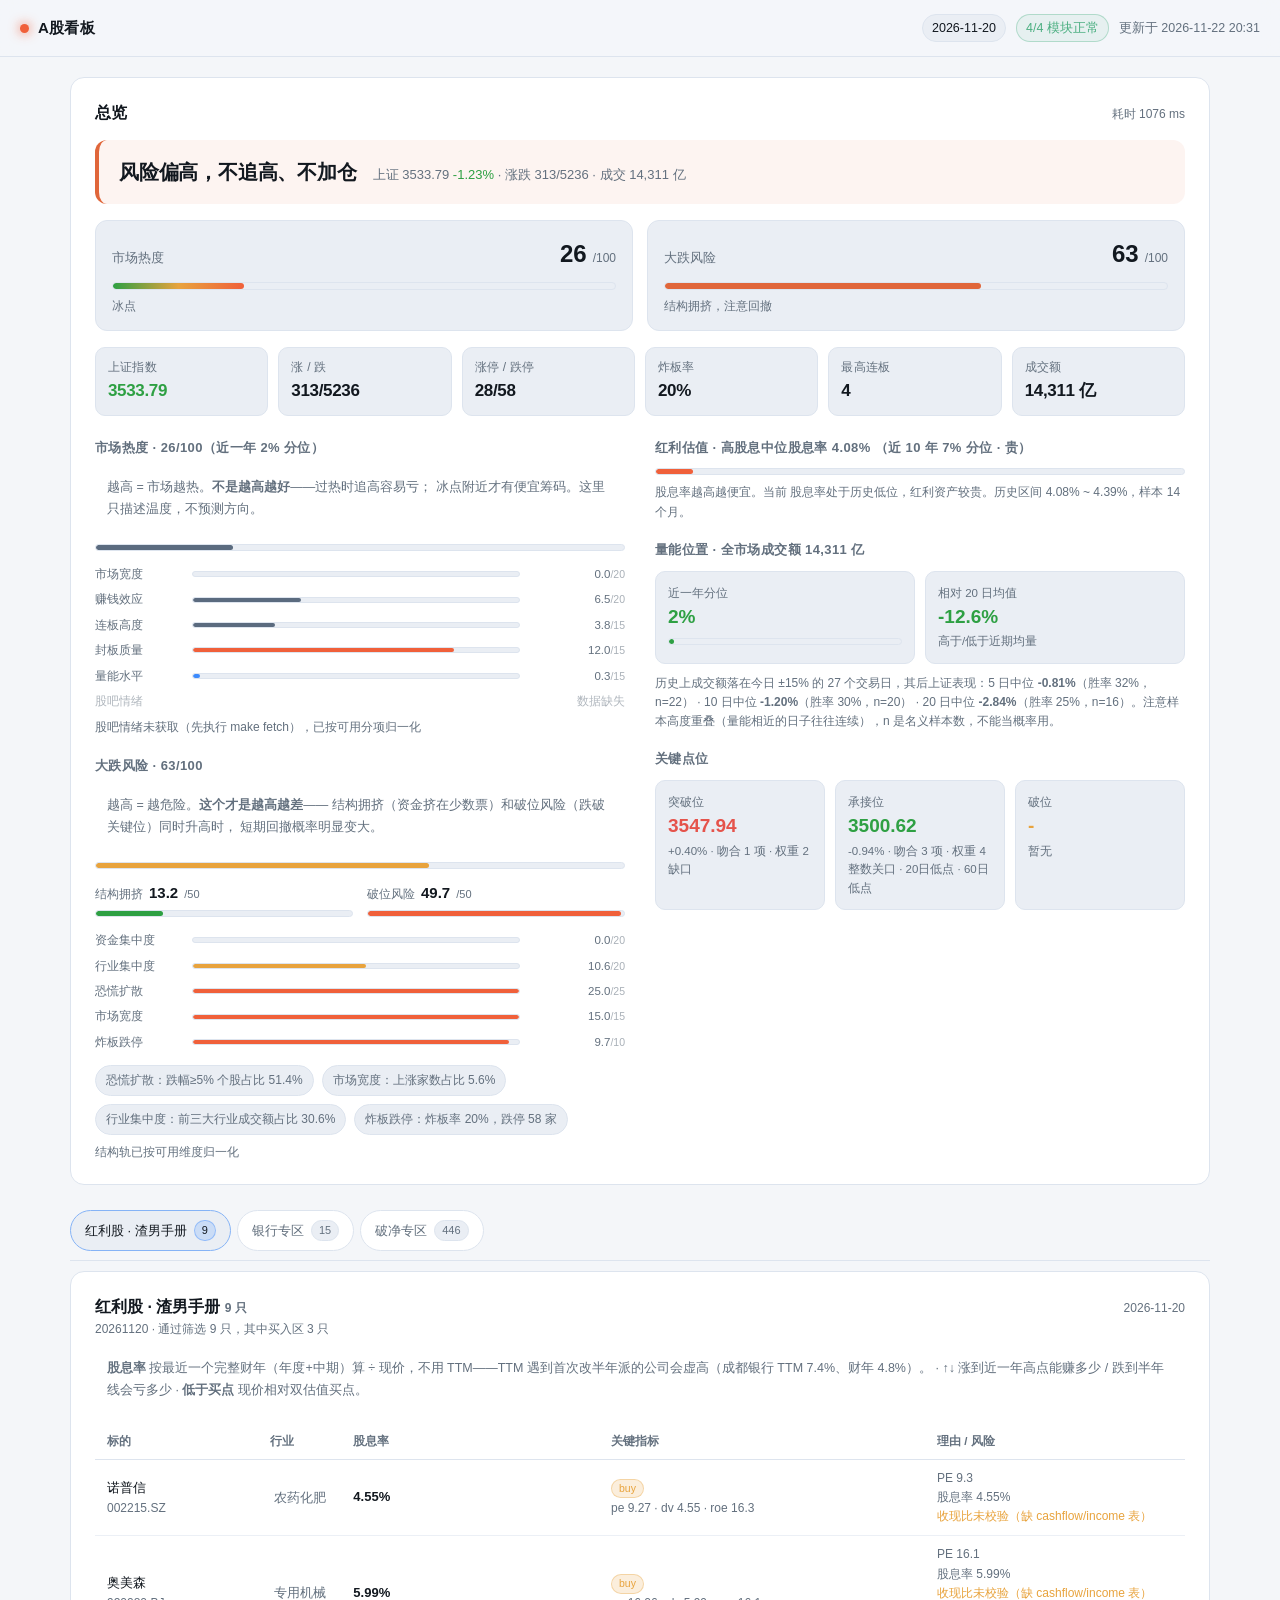
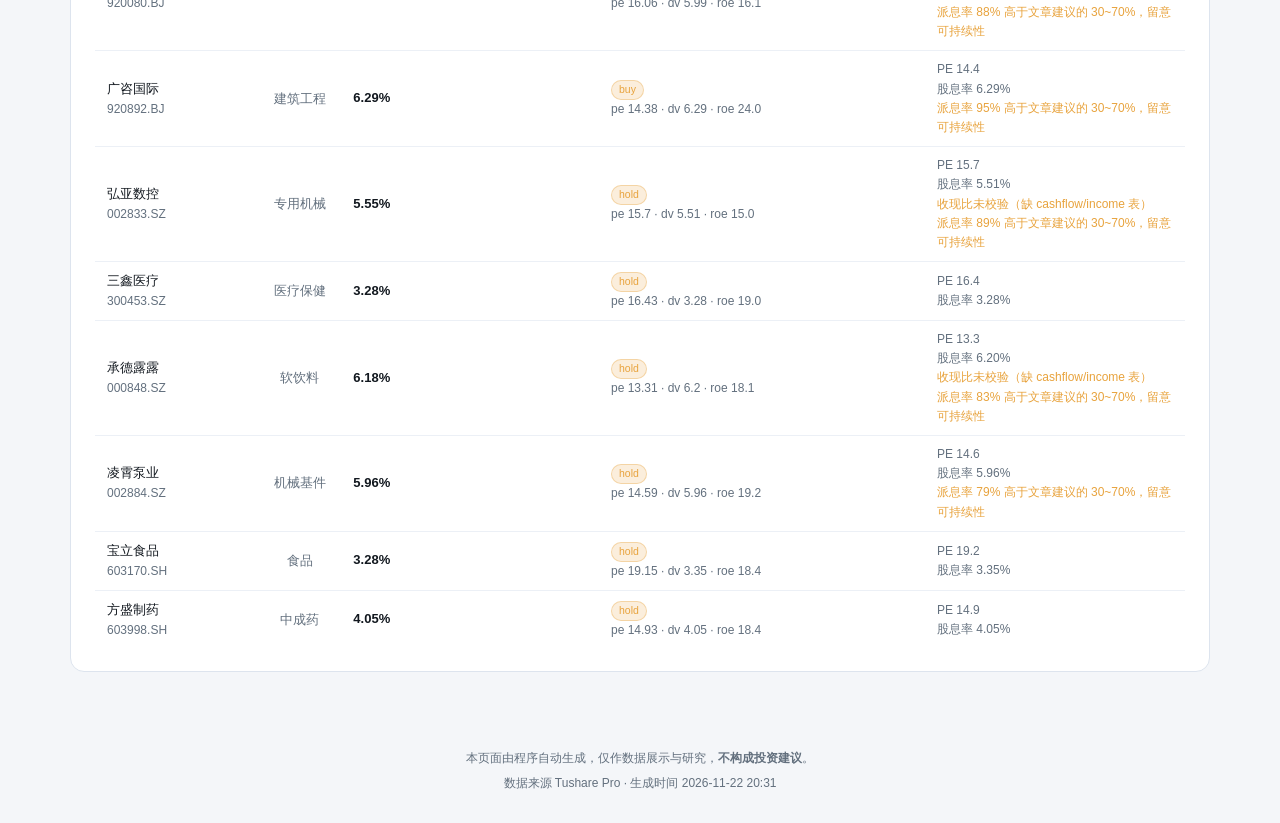
==== commit 23f6a082: "chore: 每日数据 2026-11-22 20:31:03" ====
--- a/output/latest.html
+++ b/output/latest.html
@@ -549,7 +549,7 @@
   <div class="meta">
     <span class="chip">2026-11-20</span>
     <span class="chip good">4/4 模块正常</span>
-    <span class="muted" id="generated">更新于 2026-11-22 12:42</span>
+    <span class="muted" id="generated">更新于 2026-11-22 20:31</span>
   </div>
 </header>
 
@@ -559,7 +559,7 @@
     <div>
       <div class="card-title">总览</div>
     </div>
-    <div class="card-sub elapsed">耗时 1022 ms</div>
+    <div class="card-sub elapsed">耗时 1076 ms</div>
   </div>
 
   <div class="verdict warn">
@@ -4913,7 +4913,7 @@
 
 <footer class="foot">
   <p>本页面由程序自动生成，仅作数据展示与研究，<strong>不构成投资建议</strong>。</p>
-  <p class="muted">数据来源 Tushare Pro · 生成时间 2026-11-22 12:42</p>
+  <p class="muted">数据来源 Tushare Pro · 生成时间 2026-11-22 20:31</p>
 </footer>
 
 <script>
@@ -4948,7 +4948,7 @@
   if (hash && keys.indexOf(hash) >= 0) activate(hash);
 })();
 </script>
-<script id="snapshot" type="application/json">{"trade_date":"2026-11-20","generated_at":"2026-11-22 12:42","modules":[{"id":"overview","title":"总览","kind":"environment","status":"ok","as_of":"2026-11-20","summary":"上证 3533.79（-1.23%） · 情绪 🧊冰点 · 涨跌 313/5236 · 风险 危险(62.9)","candidates":[],"context":{"index":{"code":"000001.SH","close":3533.7929,"pct_chg":-1.225,"amount":702573853.1158},"amount":{"total_yi":14311.0,"pct_1y":2.0,"pct_3y":2.0,"vs_ma20":-12.6,"similar_days":27,"forward":{"5":{"samples":22,"median":-0.81,"win":32.0},"10":{"samples":20,"median":-1.2,"win":30.0},"20":{"samples":16,"median":-2.84,"win":25.0}},"history_days":268},"sentiment":{"score":26.5,"tone":"flat","percentile":1.6,"components":[{"id":"breadth","label":"市场宽度","weight":20,"score":0.0,"detail":"上涨家数占比 5.6%","available":true},{"id":"profit","label":"赚钱效应","weight":20,"score":32.6,"detail":"涨停 28 / 跌停 58","available":true},{"id":"ladder","label":"连板高度","weight":15,"score":25.0,"detail":"最高 4 连板","available":true},{"id":"seal","label":"封板质量","weight":15,"score":80.0,"detail":"炸板率 20%","available":true},{"id":"volume","label":"量能水平","weight":15,"score":2.0,"detail":"成交额近一年分位 2%","available":true},{"id":"guba","label":"股吧情绪","weight":15,"score":null,"detail":"","available":false}],"note":"股吧情绪未获取（先执行 make fetch），已按可用分项归一化","guba":null,"percentile_basis":"按不含股吧分项的同一口径回算"},"dividend_valuation":{"median_dv":4.08,"percentile":7.0,"level":"贵","tone":"hot","samples":14,"min_dv":4.08,"max_dv":4.39},"breadth":{"total":5572,"up":313,"down":5236,"flat":23,"up_down_ratio":0.06,"panic_ratio":0.5138,"median_pct":-5.08},"limit":{"up":28,"down":58,"broken":7,"broken_ratio":0.2,"ladder":4},"regime":{"code":"ice","label":"冰点","emoji":"🧊","tone":"cold","reasons":["涨停仅 28 家、涨跌比 0.06、指数 -1.23%"]},"risk":{"total":62.9,"structure":13.2,"breakdown":49.7,"level":"危险","tone":"hot","dimensions":[{"id":"concentration","label":"资金集中度","score":0.0,"max_score":20.0,"value":0.4399,"detail":"前 5% 个股成交额占比 44.0%","available":true},{"id":"industry","label":"行业集中度","score":10.6,"max_score":20.0,"value":0.306,"detail":"前三大行业成交额占比 30.6%","available":true},{"id":"stress","label":"恐慌扩散","score":25.0,"max_score":25.0,"value":0.5138,"detail":"跌幅≥5% 个股占比 51.4%","available":true},{"id":"breadth","label":"市场宽度","score":15.0,"max_score":15.0,"value":0.0564,"detail":"上涨家数占比 5.6%","available":true},{"id":"limit","label":"炸板跌停","score":9.7,"max_score":10.0,"value":0.2,"detail":"炸板率 20%，跌停 58 家","available":true}],"signals":["恐慌扩散：跌幅≥5% 个股占比 51.4%","市场宽度：上涨家数占比 5.6%","行业集中度：前三大行业成交额占比 30.6%","炸板跌停：炸板率 20%，跌停 58 家"],"capped":false,"note":"结构轨已按可用维度归一化","score":62.9},"levels":{"current":3533.79,"breakout":{"price":3547.94,"distance_pct":0.4,"touches":1,"weight":2,"sources":["缺口"]},"support":{"price":3500.62,"distance_pct":-0.94,"touches":3,"weight":4,"sources":["整数关口","20日低点","60日低点"]},"breakdown":null,"note":"均线 / 摆动高低点 / 自算筹码峰 / 未回补缺口 / 整数关口，按类型加权聚类；承接取最近、破位取下方最强；历史验证样本量待补"}},"error":"","elapsed_ms":1022,"expanded":true},{"id":"dividend","title":"红利股 · 渣男手册","kind":"screener","status":"ok","as_of":"2026-11-20","summary":"20261120 · 通过筛选 9 只，其中买入区 3 只","candidates":[{"code":"002215.SZ","name":"诺普信","score":38.98,"industry":"农药化肥","metrics":{"pe":9.27,"dv":4.55,"roe":16.3,"gross_margin":37.4,"debt":63.3,"cash_ratio":null,"payout":45.4,"dv_annual":4.55,"dividend_years":7,"roe_streak":2,"is_financial":false,"price":6.6,"price_adj":6.6,"ma120":9.04,"ma120_adj":9.04,"deviation":-27.0,"ma60":9.1,"reinvest_ok":true,"zone":"买入区"},"reasons":["PE 9.3","股息率 4.55%","ROE 16.3%（连续 2 年）","毛利率 37%","负债率 63%"],"risks":["收现比未校验（缺 cashflow/income 表）"],"badges":["buy"]},{"code":"920080.BJ","name":"奥美森","score":32.04,"industry":"专用机械","metrics":{"pe":16.06,"dv":5.99,"roe":16.1,"gross_margin":46.5,"debt":45.2,"cash_ratio":null,"payout":87.7,"dv_annual":5.99,"dividend_years":2,"roe_streak":3,"is_financial":false,"price":16.69,"price_adj":16.69,"ma120":20.87,"ma120_adj":20.87,"deviation":-20.0,"ma60":19.77,"reinvest_ok":true,"zone":"买入区"},"reasons":["PE 16.1","股息率 5.99%","ROE 16.1%（连续 3 年）","毛利率 46%","负债率 45%"],"risks":["收现比未校验（缺 cashflow/income 表）","派息率 88% 高于文章建议的 30~70%，留意可持续性","连续分红仅 2 年"],"badges":["buy"]},{"code":"920892.BJ","name":"广咨国际","score":25.37,"industry":"建筑工程","metrics":{"pe":14.38,"dv":6.29,"roe":24.0,"gross_margin":38.5,"debt":50.4,"cash_ratio":1.12,"payout":95.2,"dv_annual":6.29,"dividend_years":5,"roe_streak":3,"is_financial":false,"price":9.54,"price_adj":9.54,"ma120":11.01,"ma120_adj":11.01,"deviation":-13.4,"ma60":10.82,"reinvest_ok":true,"zone":"买入区"},"reasons":["PE 14.4","股息率 6.29%","ROE 24.0%（连续 3 年）","毛利率 39%","负债率 50%"],"risks":["派息率 95% 高于文章建议的 30~70%，留意可持续性"],"badges":["buy"]},{"code":"002833.SZ","name":"弘亚数控","score":20.75,"industry":"专用机械","metrics":{"pe":15.7,"dv":5.51,"roe":15.0,"gross_margin":32.1,"debt":29.7,"cash_ratio":null,"payout":89.1,"dv_annual":5.55,"dividend_years":11,"roe_streak":3,"is_financial":false,"price":16.22,"price_adj":16.22,"ma120":17.78,"ma120_adj":17.78,"deviation":-8.8,"ma60":17.83,"reinvest_ok":true,"zone":"观望"},"reasons":["PE 15.7","股息率 5.51%","ROE 15.0%（连续 3 年）","毛利率 32%","负债率 30%"],"risks":["收现比未校验（缺 cashflow/income 表）","派息率 89% 高于文章建议的 30~70%，留意可持续性"],"badges":["hold"]},{"code":"300453.SZ","name":"三鑫医疗","score":14.46,"industry":"医疗保健","metrics":{"pe":16.43,"dv":3.28,"roe":19.0,"gross_margin":36.0,"debt":36.0,"cash_ratio":1.11,"payout":58.6,"dv_annual":3.28,"dividend_years":12,"roe_streak":3,"is_financial":false,"price":9.14,"price_adj":9.14,"ma120":9.37,"ma120_adj":9.37,"deviation":-2.5,"ma60":9.31,"reinvest_ok":true,"zone":"观望"},"reasons":["PE 16.4","股息率 3.28%","ROE 19.0%（连续 3 年）","毛利率 36%","负债率 36%"],"risks":[],"badges":["hold"]},{"code":"000848.SZ","name":"承德露露","score":12.86,"industry":"软饮料","metrics":{"pe":13.31,"dv":6.2,"roe":18.1,"gross_margin":44.7,"debt":34.3,"cash_ratio":null,"payout":83.3,"dv_annual":6.18,"dividend_years":4,"roe_streak":3,"is_financial":false,"price":8.09,"price_adj":8.09,"ma120":8.16,"ma120_adj":8.16,"deviation":-0.9,"ma60":8.14,"reinvest_ok":true,"zone":"观望"},"reasons":["PE 13.3","股息率 6.20%","ROE 18.1%（连续 3 年）","毛利率 45%","负债率 34%"],"risks":["收现比未校验（缺 cashflow/income 表）","派息率 83% 高于文章建议的 30~70%，留意可持续性","连续分红仅 4 年"],"badges":["hold"]},{"code":"002884.SZ","name":"凌霄泵业","score":6.11,"industry":"机械基件","metrics":{"pe":14.59,"dv":5.96,"roe":19.2,"gross_margin":35.7,"debt":7.6,"cash_ratio":1.04,"payout":78.7,"dv_annual":5.96,"dividend_years":9,"roe_streak":3,"is_financial":false,"price":16.77,"price_adj":16.77,"ma120":15.84,"ma120_adj":15.84,"deviation":5.9,"ma60":15.63,"reinvest_ok":false,"zone":"观望"},"reasons":["PE 14.6","股息率 5.96%","ROE 19.2%（连续 3 年）","毛利率 36%","负债率 8%"],"risks":["派息率 79% 高于文章建议的 30~70%，留意可持续性"],"badges":["hold"]},{"code":"603170.SH","name":"宝立食品","score":4.59,"industry":"食品","metrics":{"pe":19.15,"dv":3.35,"roe":18.4,"gross_margin":33.3,"debt":26.2,"cash_ratio":1.13,"payout":66.7,"dv_annual":3.28,"dividend_years":5,"roe_streak":3,"is_financial":false,"price":13.43,"price_adj":13.43,"ma120":12.5,"ma120_adj":12.5,"deviation":7.4,"ma60":12.76,"reinvest_ok":false,"zone":"观望"},"reasons":["PE 19.2","股息率 3.35%","ROE 18.4%（连续 3 年）","毛利率 33%","负债率 26%"],"risks":[],"badges":["hold"]},{"code":"603998.SH","name":"方盛制药","score":1.11,"industry":"中成药","metrics":{"pe":14.93,"dv":4.05,"roe":18.4,"gross_margin":72.0,"debt":41.0,"cash_ratio":1.01,"payout":64.3,"dv_annual":4.05,"dividend_years":13,"roe_streak":2,"is_financial":false,"price":11.11,"price_adj":11.11,"ma120":10.02,"ma120_adj":10.02,"deviation":10.9,"ma60":10.4,"reinvest_ok":false,"zone":"观望"},"reasons":["PE 14.9","股息率 4.05%","ROE 18.4%（连续 2 年）","毛利率 72%","负债率 41%"],"risks":[],"badges":["hold"]}],"context":{"thresholds":{"pe_max":20,"yield_min":0.03,"gross_margin_min":0.3,"roe_min":0.15,"debt_max":0.65,"payout_min":0.0,"payout_max":1.0,"cash_ratio_min":1.0,"ma_long":120,"ma_short":60,"buy_ratio":0.88,"sell_ratio":1.12,"roe_min_streak":2,"max_candidates":20},"funnel":{"total":5572,"pe":1035,"yield":493,"gross":259,"roe":70,"debt":69,"cash":12,"dividend":9,"passed":9},"cash_ratio_available":true},"error":"","elapsed_ms":5208,"expanded":true},{"id":"bank","title":"银行专区","kind":"screener","status":"ok","as_of":"2026-11-20","summary":"银行 42 只 · 通过 15 只 · 基本面过关 15 只，按股息率排序（不按盈亏比——见 README 的回测结论）","candidates":[{"code":"601229.SH","name":"上海银行","score":5.9,"industry":"银行","metrics":{"pe":6.38,"dv":5.88,"dv_annual":5.9,"roe":9.5,"dividend_years":11,"payout":31.5,"price":8.81,"ma120":9.23,"deviation":-4.6,"zone":"观望","buy_price":10.92,"gap_pct":-19.3,"yr_position":31.0,"chg_3m":-7.6,"overheated":false,"risk_reward":null,"upside":16.3,"downside":0.0,"score_value":95.8,"valuation_premium":-19.3,"score_position":30.8,"score_trend":0.0,"bank_type":"城商行"},"reasons":["PE 6.4","股息率 5.88%","ROE 9.5%"],"risks":[],"badges":["↑16.3% ↓0.0%","低于买点 19.3%"]},{"code":"601166.SH","name":"兴业银行","score":5.25,"industry":"银行","metrics":{"pe":5.72,"dv":5.25,"dv_annual":5.25,"roe":8.7,"dividend_years":20,"payout":30.8,"price":20.3,"ma120":18.29,"deviation":11.0,"zone":"观望","buy_price":27.6,"gap_pct":-26.5,"yr_position":74.0,"chg_3m":13.7,"overheated":false,"risk_reward":0.65,"upside":6.4,"downside":9.9,"score_value":100.0,"valuation_premium":-26.5,"score_position":74.2,"score_trend":45.8,"bank_type":"股份行"},"reasons":["PE 5.7","股息率 5.25%","ROE 8.7%"],"risks":[],"badges":["↑6.4% ↓9.9%","低于买点 26.5%"]},{"code":"002807.SZ","name":"江阴银行","score":5.1,"industry":"银行","metrics":{"pe":5.56,"dv":6.96,"dv_annual":5.1,"roe":10.7,"dividend_years":11,"payout":26.4,"price":4.31,"ma120":4.09,"deviation":5.4,"zone":"观望","buy_price":5.11,"gap_pct":-15.6,"yr_position":45.0,"chg_3m":10.5,"overheated":false,"risk_reward":3.34,"upside":17.2,"downside":5.1,"score_value":74.1,"valuation_premium":-15.6,"score_position":44.8,"score_trend":35.0,"bank_type":"农商行"},"reasons":["PE 5.6","股息率 6.96%","ROE 10.7%"],"risks":["派息率 26% 偏低"],"badges":["年度股息 5.1%","↑17.2% ↓5.1%","低于买点 15.6%"]},{"code":"000001.SZ","name":"平安银行","score":4.88,"industry":"银行","metrics":{"pe":5.45,"dv":4.98,"dv_annual":4.88,"roe":8.2,"dividend_years":15,"payout":28.8,"price":12.22,"ma120":11.3,"deviation":8.1,"zone":"观望","buy_price":14.4,"gap_pct":-15.2,"yr_position":96.0,"chg_3m":10.6,"overheated":true,"risk_reward":0.09,"upside":0.7,"downside":7.5,"score_value":71.5,"valuation_premium":-15.2,"score_position":96.4,"score_trend":35.3,"bank_type":"股份行"},"reasons":["PE 5.5","股息率 4.98%","ROE 8.2%"],"risks":["派息率 29% 偏低"],"badges":["↑0.7% ↓7.5%","低于买点 15.2%"]},{"code":"603323.SH","name":"苏农银行","score":4.67,"industry":"银行","metrics":{"pe":4.81,"dv":4.65,"dv_annual":4.67,"roe":11.1,"dividend_years":11,"payout":20.8,"price":4.5,"ma120":4.39,"deviation":2.6,"zone":"观望","buy_price":4.88,"gap_pct":-7.7,"yr_position":42.0,"chg_3m":8.4,"overheated":false,"risk_reward":7.83,"upside":19.6,"downside":2.5,"score_value":33.5,"valuation_premium":-7.7,"score_position":41.7,"score_trend":28.1,"bank_type":"农商行"},"reasons":["PE 4.8","股息率 4.65%","ROE 11.1%"],"risks":["派息率 21% 偏低"],"badges":["↑19.6% ↓2.5%","低于买点 7.7%"]},{"code":"600036.SH","name":"招商银行","score":4.58,"industry":"银行","metrics":{"pe":7.26,"dv":4.58,"dv_annual":4.58,"roe":12.0,"dividend_years":24,"payout":35.4,"price":44.0,"ma120":39.97,"deviation":10.1,"zone":"观望","buy_price":45.73,"gap_pct":-3.8,"yr_position":100.0,"chg_3m":14.9,"overheated":true,"risk_reward":0.0,"upside":0.0,"downside":9.1,"score_value":15.8,"valuation_premium":-3.8,"score_position":100.0,"score_trend":49.7,"bank_type":"股份行"},"reasons":["PE 7.3","股息率 4.58%","ROE 12.0%"],"risks":[],"badges":["↑0.0% ↓9.1%","低于买点 3.8%"]},{"code":"601838.SH","name":"成都银行","score":4.41,"industry":"银行","metrics":{"pe":6.46,"dv":6.75,"dv_annual":4.41,"roe":14.3,"dividend_years":10,"payout":30.0,"price":20.9,"ma120":19.04,"deviation":9.7,"zone":"观望","buy_price":23.95,"gap_pct":-12.7,"yr_position":98.0,"chg_3m":16.1,"overheated":true,"risk_reward":0.06,"upside":0.5,"downside":8.9,"score_value":58.3,"valuation_premium":-12.7,"score_position":98.0,"score_trend":53.7,"bank_type":"城商行"},"reasons":["PE 6.5","股息率 6.75%","ROE 14.3%"],"risks":[],"badges":["年度股息 4.4%","↑0.5% ↓8.9%","低于买点 12.7%"]},{"code":"601077.SH","name":"渝农商行","score":4.4,"industry":"银行","metrics":{"pe":6.38,"dv":4.4,"dv_annual":4.4,"roe":9.0,"dividend_years":7,"payout":30.6,"price":7.29,"ma120":6.76,"deviation":7.8,"zone":"观望","buy_price":6.74,"gap_pct":8.2,"yr_position":88.0,"chg_3m":10.0,"overheated":true,"risk_reward":0.3,"upside":2.2,"downside":7.2,"score_value":0.0,"valuation_premium":8.2,"score_position":88.1,"score_trend":33.2,"bank_type":"农商行"},"reasons":["PE 6.4","股息率 4.40%","ROE 9.0%"],"risks":[],"badges":["↑2.2% ↓7.2%","还需跌 8.2%"]},{"code":"601825.SH","name":"沪农商行","score":4.39,"industry":"银行","metrics":{"pe":7.68,"dv":4.48,"dv_annual":4.39,"roe":9.8,"dividend_years":6,"payout":34.0,"price":9.9,"ma120":8.61,"deviation":14.9,"zone":"卖出区","buy_price":8.97,"gap_pct":10.3,"yr_position":100.0,"chg_3m":15.7,"overheated":true,"risk_reward":0.0,"upside":0.0,"downside":13.0,"score_value":0.0,"valuation_premium":10.3,"score_position":100.0,"score_trend":52.2,"bank_type":"农商行"},"reasons":["PE 7.7","股息率 4.48%","ROE 9.8%"],"risks":[],"badges":["↑0.0% ↓13.0%","还需跌 10.3%"]},{"code":"601577.SH","name":"长沙银行","score":4.27,"industry":"银行","metrics":{"pe":4.79,"dv":4.47,"dv_annual":4.27,"roe":10.3,"dividend_years":9,"payout":22.3,"price":10.07,"ma120":9.56,"deviation":5.4,"zone":"观望","buy_price":11.18,"gap_pct":-9.9,"yr_position":88.0,"chg_3m":9.2,"overheated":true,"risk_reward":0.37,"upside":1.9,"downside":5.1,"score_value":44.1,"valuation_premium":-9.9,"score_position":87.9,"score_trend":30.7,"bank_type":"城商行"},"reasons":["PE 4.8","股息率 4.47%","ROE 10.3%"],"risks":["派息率 22% 偏低"],"badges":["↑1.9% ↓5.1%","低于买点 9.9%"]},{"code":"600919.SH","name":"江苏银行","score":4.13,"industry":"银行","metrics":{"pe":6.77,"dv":4.13,"dv_annual":4.13,"roe":10.8,"dividend_years":10,"payout":32.1,"price":13.66,"ma120":11.97,"deviation":14.1,"zone":"卖出区","buy_price":14.06,"gap_pct":-2.9,"yr_position":100.0,"chg_3m":16.7,"overheated":true,"risk_reward":0.0,"upside":0.0,"downside":12.4,"score_value":11.8,"valuation_premium":-2.9,"score_position":100.0,"score_trend":55.5,"bank_type":"城商行"},"reasons":["PE 6.8","股息率 4.13%","ROE 10.8%"],"risks":[],"badges":["↑0.0% ↓12.4%","低于买点 2.9%"]},{"code":"600908.SH","name":"无锡银行","score":4.05,"industry":"银行","metrics":{"pe":5.52,"dv":4.05,"dv_annual":4.05,"roe":10.0,"dividend_years":11,"payout":23.8,"price":5.92,"ma120":5.62,"deviation":5.2,"zone":"观望","buy_price":5.57,"gap_pct":6.2,"yr_position":69.0,"chg_3m":11.3,"overheated":false,"risk_reward":1.29,"upside":6.4,"downside":5.0,"score_value":0.0,"valuation_premium":6.2,"score_position":68.9,"score_trend":37.6,"bank_type":"农商行"},"reasons":["PE 5.5","股息率 4.05%","ROE 10.0%"],"risks":["派息率 24% 偏低"],"badges":["↑6.4% ↓5.0%","还需跌 6.2%"]},{"code":"601998.SH","name":"中信银行","score":3.94,"industry":"银行","metrics":{"pe":7.41,"dv":4.1,"dv_annual":3.94,"roe":8.7,"dividend_years":12,"payout":31.8,"price":9.66,"ma120":8.26,"deviation":16.9,"zone":"卖出区","buy_price":8.0,"gap_pct":20.7,"yr_position":100.0,"chg_3m":23.7,"overheated":true,"risk_reward":0.0,"upside":0.0,"downside":14.5,"score_value":0.0,"valuation_premium":20.7,"score_position":100.0,"score_trend":79.0,"bank_type":"股份行"},"reasons":["PE 7.4","股息率 4.10%","ROE 8.7%"],"risks":[],"badges":["↑0.0% ↓14.5%","还需跌 20.7%"]},{"code":"601528.SH","name":"瑞丰银行","score":3.9,"industry":"银行","metrics":{"pe":5.34,"dv":5.75,"dv_annual":3.9,"roe":10.2,"dividend_years":6,"payout":21.0,"price":5.39,"ma120":4.98,"deviation":8.2,"zone":"观望","buy_price":4.88,"gap_pct":10.5,"yr_position":72.0,"chg_3m":11.1,"overheated":false,"risk_reward":0.9,"upside":6.9,"downside":7.6,"score_value":0.0,"valuation_premium":10.5,"score_position":72.4,"score_trend":37.1,"bank_type":"农商行"},"reasons":["PE 5.3","股息率 5.75%","ROE 10.2%"],"risks":["派息率 21% 偏低"],"badges":["年度股息 3.9%","↑6.9% ↓7.6%","还需跌 10.5%"]},{"code":"600926.SH","name":"杭州银行","score":3.69,"industry":"银行","metrics":{"pe":6.3,"dv":4.14,"dv_annual":3.69,"roe":12.7,"dividend_years":11,"payout":24.8,"price":17.89,"ma120":16.48,"deviation":8.6,"zone":"观望","buy_price":19.52,"gap_pct":-8.3,"yr_position":100.0,"chg_3m":8.0,"overheated":true,"risk_reward":0.01,"upside":0.1,"downside":7.9,"score_value":36.4,"valuation_premium":-8.3,"score_position":99.7,"score_trend":26.8,"bank_type":"城商行"},"reasons":["PE 6.3","股息率 4.14%","ROE 12.7%"],"risks":["派息率 25% 偏低"],"badges":["↑0.1% ↓7.9%","低于买点 8.3%"]}],"context":{"thresholds":{"yield_min":0.04,"pe_max":8.0,"roe_min":0.08,"payout_min":0.0,"payout_max":1.0,"dividend_years_min":5,"ma_long":120,"buy_ratio":0.88,"sell_ratio":1.12,"max_candidates":15},"funnel":{"banks":42,"pe":37,"yield":23,"roe":15,"passed":15},"excluded":[{"code":"601988.SH","name":"中国银行","reason":"PE 9.6 > 8","pe":9.62,"dv":3.0,"roe":null},{"code":"601328.SH","name":"交通银行","reason":"股息率 3.62% < 4%","pe":7.94,"dv":3.62,"roe":null},{"code":"601818.SH","name":"光大银行","reason":"ROE 6.5% < 8%","pe":6.38,"dv":5.38,"roe":6.5},{"code":"001227.SZ","name":"兰州银行","reason":"股息率 3.81% < 4%","pe":6.98,"dv":3.81,"roe":null},{"code":"601288.SH","name":"农业银行","reason":"PE 8.9 > 8","pe":8.87,"dv":3.34,"roe":null},{"code":"601169.SH","name":"北京银行","reason":"ROE 5.5% < 8%","pe":6.2,"dv":4.43,"roe":5.5},{"code":"600015.SH","name":"华夏银行","reason":"ROE 7.2% < 8%","pe":4.48,"dv":6.22,"roe":7.2},{"code":"601009.SH","name":"南京银行","reason":"股息率 1.67% < 4%","pe":7.1,"dv":1.67,"roe":null},{"code":"601187.SH","name":"厦门银行","reason":"股息率 3.79% < 4%","pe":6.43,"dv":3.79,"roe":null},{"code":"002142.SZ","name":"宁波银行","reason":"股息率 3.69% < 4%","pe":7.26,"dv":3.69,"roe":null},{"code":"601398.SH","name":"工商银行","reason":"PE 8.7 > 8","pe":8.72,"dv":3.4,"roe":null},{"code":"601128.SH","name":"常熟银行","reason":"股息率 3.81% < 4%","pe":5.1,"dv":3.81,"roe":null},{"code":"601939.SH","name":"建设银行","reason":"PE 9.4 > 8","pe":9.38,"dv":1.59,"roe":null},{"code":"002839.SZ","name":"张家港行","reason":"股息率 2.72% < 4%","pe":5.35,"dv":2.72,"roe":null},{"code":"600016.SH","name":"民生银行","reason":"ROE 4.6% < 8%","pe":5.77,"dv":4.93,"roe":4.6},{"code":"601916.SH","name":"浙商银行","reason":"ROE 6.4% < 8%","pe":6.23,"dv":4.43,"roe":6.4},{"code":"600000.SH","name":"浦发银行","reason":"股息率 3.86% < 4%","pe":6.99,"dv":3.86,"roe":null},{"code":"601860.SH","name":"紫金银行","reason":"ROE 6.2% < 8%","pe":7.64,"dv":4.03,"roe":6.2},{"code":"002966.SZ","name":"苏州银行","reason":"股息率 1.48% < 4%","pe":7.92,"dv":1.48,"roe":null},{"code":"600928.SH","name":"西安银行","reason":"股息率 2.70% < 4%","pe":5.85,"dv":2.7,"roe":null},{"code":"601997.SH","name":"贵阳银行","reason":"ROE 7.7% < 8%","pe":4.44,"dv":5.1,"roe":7.7},{"code":"601658.SH","name":"邮储银行","reason":"股息率 3.76% < 4%","pe":7.66,"dv":3.76,"roe":null},{"code":"002936.SZ","name":"郑州银行","reason":"PE 7.9 > 8","pe":7.86,"dv":null,"roe":null},{"code":"601963.SH","name":"重庆银行","reason":"股息率 3.97% < 4%","pe":6.42,"dv":3.97,"roe":null},{"code":"002958.SZ","name":"青农商行","reason":"ROE 7.3% < 8%","pe":5.1,"dv":4.07,"roe":7.3},{"code":"002948.SZ","name":"青岛银行","reason":"股息率 2.75% < 4%","pe":6.56,"dv":2.75,"roe":null},{"code":"601665.SH","name":"齐鲁银行","reason":"股息率 3.64% < 4%","pe":6.78,"dv":3.64,"roe":null}]},"error":"","elapsed_ms":3938,"expanded":true},{"id":"subbook","title":"破净专区","kind":"screener","status":"ok","as_of":"2026-11-20","summary":"20261120 · 破净 573 只（已排除银行 42 只）· 其中盈利 446 只，白马破净 14 只","candidates":[{"code":"600782.SH","name":"新钢股份","score":0.31,"industry":"普钢","metrics":{"pb":0.31,"roe":17.0,"dv":5.56,"dividend_years":11,"pe":null},"reasons":["PB 0.31","ROE 17.0%","连续分红 11 年"],"risks":["周期行业：破净集中在周期底是常态，不代表被错杀"],"badges":["白马破净"]},{"code":"000910.SZ","name":"大亚圣象","score":0.38,"industry":"家居用品","metrics":{"pb":0.38,"roe":19.9,"dv":4.32,"dividend_years":14,"pe":null},"reasons":["PB 0.38","ROE 19.9%","连续分红 14 年"],"risks":[],"badges":["白马破净"]},{"code":"000789.SZ","name":"万年青","score":0.46,"industry":"水泥","metrics":{"pb":0.46,"roe":42.9,"dv":4.01,"dividend_years":16,"pe":null},"reasons":["PB 0.46","ROE 42.9%","连续分红 16 年"],"risks":["周期行业：破净集中在周期底是常态，不代表被错杀"],"badges":["白马破净"]},{"code":"002398.SZ","name":"垒知集团","score":0.61,"industry":"其他建材","metrics":{"pb":0.61,"roe":149.6,"dv":2.39,"dividend_years":16,"pe":82.3},"reasons":["PB 0.61","ROE 149.6%","连续分红 16 年"],"risks":["ROE 150% 异常高，多半是净资产很小，不代表质地更好","周期行业：破净集中在周期底是常态，不代表被错杀"],"badges":["白马破净"]},{"code":"688075.SH","name":"安旭生物","score":0.64,"industry":"医疗保健","metrics":{"pb":0.64,"roe":133.9,"dv":3.17,"dividend_years":5,"pe":null},"reasons":["PB 0.64","ROE 133.9%","连续分红 5 年"],"risks":["ROE 134% 异常高，多半是净资产很小，不代表质地更好"],"badges":["白马破净"]},{"code":"300284.SZ","name":"苏交科","score":0.68,"industry":"建筑工程","metrics":{"pb":0.67,"roe":28.1,"dv":2.15,"dividend_years":16,"pe":433.7},"reasons":["PB 0.67","ROE 28.1%","连续分红 16 年"],"risks":["周期行业：破净集中在周期底是常态，不代表被错杀"],"badges":["白马破净"]},{"code":"000885.SZ","name":"城发环境","score":0.72,"industry":"环境保护","metrics":{"pb":0.72,"roe":13.8,"dv":3.42,"dividend_years":13,"pe":6.2},"reasons":["PB 0.72","ROE 13.8%","连续分红 13 年"],"risks":[],"badges":["白马破净"]},{"code":"002582.SZ","name":"好想你","score":0.85,"industry":"食品","metrics":{"pb":0.85,"roe":22.9,"dv":6.36,"dividend_years":10,"pe":2.0},"reasons":["PB 0.85","ROE 22.9%","连续分红 10 年"],"risks":[],"badges":["白马破净"]},{"code":"600970.SH","name":"中材国际","score":0.89,"industry":"建筑工程","metrics":{"pb":0.89,"roe":13.0,"dv":6.18,"dividend_years":22,"pe":9.8},"reasons":["PB 0.89","ROE 13.0%","连续分红 22 年"],"risks":["周期行业：破净集中在周期底是常态，不代表被错杀"],"badges":["白马破净"]},{"code":"601319.SH","name":"中国人保","score":0.94,"industry":"保险","metrics":{"pb":0.94,"roe":16.1,"dv":3.56,"dividend_years":9,"pe":10.0},"reasons":["PB 0.94","ROE 16.1%","连续分红 9 年"],"risks":[],"badges":["白马破净"]},{"code":"601601.SH","name":"中国太保","score":0.96,"industry":"保险","metrics":{"pb":0.96,"roe":18.0,"dv":4.76,"dividend_years":20,"pe":7.2},"reasons":["PB 0.96","ROE 18.0%","连续分红 20 年"],"risks":[],"badges":["白马破净"]},{"code":"601318.SH","name":"中国平安","score":0.96,"industry":"保险","metrics":{"pb":0.96,"roe":14.0,"dv":4.92,"dividend_years":21,"pe":10.2},"reasons":["PB 0.96","ROE 14.0%","连续分红 21 年"],"risks":[],"badges":["白马破净"]},{"code":"002572.SZ","name":"索菲亚","score":0.98,"industry":"家居用品","metrics":{"pb":0.98,"roe":12.1,"dv":11.59,"dividend_years":15,"pe":17.1},"reasons":["PB 0.98","ROE 12.1%","连续分红 15 年"],"risks":[],"badges":["白马破净"]},{"code":"600729.SH","name":"重百集团","score":0.99,"industry":"百货","metrics":{"pb":0.99,"roe":13.6,"dv":5.19,"dividend_years":29,"pe":12.1},"reasons":["PB 0.99","ROE 13.6%","连续分红 29 年"],"risks":[],"badges":["白马破净"]},{"code":"601186.SH","name":"中国铁建","score":0.29,"industry":"建筑工程","metrics":{"pb":0.29,"roe":5.5,"dv":5.12,"dividend_years":18,"pe":6.2},"reasons":["PB 0.29","ROE 5.5%","连续分红 18 年"],"risks":["ROE 低于 8%，净资产回报偏弱","周期行业：破净集中在周期底是常态，不代表被错杀"],"badges":[]},{"code":"600048.SH","name":"保利发展","score":0.31,"industry":"全国地产","metrics":{"pb":0.31,"roe":53.1,"dv":0.69,"dividend_years":20,"pe":102.1},"reasons":["PB 0.31","ROE 53.1%","连续分红 20 年"],"risks":["ROE 53% 异常高，多半是净资产很小，不代表质地更好"],"badges":[]},{"code":"000401.SZ","name":"金隅冀东","score":0.32,"industry":"水泥","metrics":{"pb":0.32,"roe":79.2,"dv":3.27,"dividend_years":2,"pe":null},"reasons":["PB 0.32","ROE 79.2%","连续分红 2 年"],"risks":["ROE 79% 异常高，多半是净资产很小，不代表质地更好","周期行业：破净集中在周期底是常态，不代表被错杀"],"badges":[]},{"code":"601390.SH","name":"中国中铁","score":0.33,"industry":"建筑工程","metrics":{"pb":0.33,"roe":6.3,"dv":3.47,"dividend_years":18,"pe":5.9},"reasons":["PB 0.33","ROE 6.3%","连续分红 18 年"],"risks":["ROE 低于 8%，净资产回报偏弱","周期行业：破净集中在周期底是常态，不代表被错杀"],"badges":[]},{"code":"002110.SZ","name":"三钢闽光","score":0.33,"industry":"普钢","metrics":{"pb":0.33,"roe":14.0,"dv":0.4,"dividend_years":1,"pe":null},"reasons":["PB 0.33","ROE 14.0%","连续分红 1 年"],"risks":["周期行业：破净集中在周期底是常态，不代表被错杀"],"badges":[]},{"code":"601800.SH","name":"中国交建","score":0.33,"industry":"建筑工程","metrics":{"pb":0.33,"roe":4.7,"dv":3.27,"dividend_years":15,"pe":9.1},"reasons":["PB 0.33","ROE 4.7%","连续分红 15 年"],"risks":["ROE 低于 8%，净资产回报偏弱","周期行业：破净集中在周期底是常态，不代表被错杀"],"badges":[]},{"code":"600248.SH","name":"陕建股份","score":0.34,"industry":"建筑工程","metrics":{"pb":0.34,"roe":70.0,"dv":0.82,"dividend_years":13,"pe":null},"reasons":["PB 0.34","ROE 70.0%","连续分红 13 年"],"risks":["ROE 70% 异常高，多半是净资产很小，不代表质地更好","周期行业：破净集中在周期底是常态，不代表被错杀"],"badges":[]},{"code":"000709.SZ","name":"河钢股份","score":0.37,"industry":"普钢","metrics":{"pb":0.37,"roe":1.7,"dv":2.14,"dividend_years":6,"pe":22.1},"reasons":["PB 0.37","ROE 1.7%","连续分红 6 年"],"risks":["ROE 低于 8%，净资产回报偏弱","周期行业：破净集中在周期底是常态，不代表被错杀"],"badges":[]},{"code":"600104.SH","name":"上汽集团","score":0.39,"industry":"汽车整车","metrics":{"pb":0.39,"roe":3.4,"dv":2.59,"dividend_years":25,"pe":15.4},"reasons":["PB 0.39","ROE 3.4%","连续分红 25 年"],"risks":["ROE 低于 8%，净资产回报偏弱"],"badges":[]},{"code":"300070.SZ","name":"碧水源","score":0.39,"industry":"环境保护","metrics":{"pb":0.39,"roe":22.4,"dv":0.14,"dividend_years":16,"pe":77.1},"reasons":["PB 0.39","ROE 22.4%","连续分红 16 年"],"risks":[],"badges":[]},{"code":"601668.SH","name":"中国建筑","score":0.39,"industry":"建筑工程","metrics":{"pb":0.39,"roe":8.2,"dv":5.72,"dividend_years":17,"pe":6.6},"reasons":["PB 0.39","ROE 8.2%","连续分红 17 年"],"risks":["周期行业：破净集中在周期底是常态，不代表被错杀"],"badges":[]},{"code":"600649.SH","name":"城投控股","score":0.41,"industry":"区域地产","metrics":{"pb":0.41,"roe":138.0,"dv":1.18,"dividend_years":9,"pe":null},"reasons":["PB 0.41","ROE 138.0%","连续分红 9 年"],"risks":["ROE 138% 异常高，多半是净资产很小，不代表质地更好"],"badges":[]},{"code":"000932.SZ","name":"华菱钢铁","score":0.41,"industry":"普钢","metrics":{"pb":0.41,"roe":4.8,"dv":4.91,"dividend_years":7,"pe":63.7},"reasons":["PB 0.41","ROE 4.8%","连续分红 7 年"],"risks":["ROE 低于 8%，净资产回报偏弱","周期行业：破净集中在周期底是常态，不代表被错杀"],"badges":[]},{"code":"601155.SH","name":"新城控股","score":0.41,"industry":"区域地产","metrics":{"pb":0.41,"roe":111.1,"dv":null,"dividend_years":6,"pe":38.4},"reasons":["PB 0.41","ROE 111.1%","连续分红 6 年"],"risks":["ROE 111% 异常高，多半是净资产很小，不代表质地更好","股息率 0，不派现"],"badges":[]},{"code":"000501.SZ","name":"武商集团","score":0.42,"industry":"百货","metrics":{"pb":0.42,"roe":1.6,"dv":1.64,"dividend_years":10,"pe":31.1},"reasons":["PB 0.42","ROE 1.6%","连续分红 10 年"],"risks":["ROE 低于 8%，净资产回报偏弱"],"badges":[]},{"code":"000959.SZ","name":"首钢股份","score":0.43,"industry":"普钢","metrics":{"pb":0.43,"roe":2.0,"dv":1.43,"dividend_years":4,"pe":66.7},"reasons":["PB 0.43","ROE 2.0%","连续分红 4 年"],"risks":["ROE 低于 8%，净资产回报偏弱","周期行业：破净集中在周期底是常态，不代表被错杀"],"badges":[]},{"code":"600668.SH","name":"尖峰集团","score":0.44,"industry":"水泥","metrics":{"pb":0.44,"roe":7.7,"dv":1.74,"dividend_years":15,"pe":null},"reasons":["PB 0.44","ROE 7.7%","连续分红 15 年"],"risks":["ROE 低于 8%，净资产回报偏弱","周期行业：破净集中在周期底是常态，不代表被错杀"],"badges":[]},{"code":"600512.SH","name":"腾达建设","score":0.44,"industry":"建筑工程","metrics":{"pb":0.44,"roe":49.6,"dv":0.58,"dividend_years":3,"pe":null},"reasons":["PB 0.44","ROE 49.6%","连续分红 3 年"],"risks":["周期行业：破净集中在周期底是常态，不代表被错杀"],"badges":[]},{"code":"000090.SZ","name":"天健集团","score":0.45,"industry":"建筑工程","metrics":{"pb":0.45,"roe":1.5,"dv":1.4,"dividend_years":17,"pe":null},"reasons":["PB 0.45","ROE 1.5%","连续分红 17 年"],"risks":["ROE 低于 8%，净资产回报偏弱","周期行业：破净集中在周期底是常态，不代表被错杀"],"badges":[]},{"code":"600051.SH","name":"宁波联合","score":0.46,"industry":"综合类","metrics":{"pb":0.46,"roe":2.5,"dv":1.2,"dividend_years":11,"pe":65.8},"reasons":["PB 0.46","ROE 2.5%","连续分红 11 年"],"risks":["ROE 低于 8%，净资产回报偏弱"],"badges":[]},{"code":"603113.SH","name":"金能科技","score":0.46,"industry":"化工原料","metrics":{"pb":0.46,"roe":26.5,"dv":1.23,"dividend_years":1,"pe":null},"reasons":["PB 0.46","ROE 26.5%","连续分红 1 年"],"risks":["周期行业：破净集中在周期底是常态，不代表被错杀"],"badges":[]},{"code":"600208.SH","name":"衢州发展","score":0.47,"industry":"全国地产","metrics":{"pb":0.47,"roe":62.8,"dv":null,"dividend_years":1,"pe":null},"reasons":["PB 0.47","ROE 62.8%","连续分红 1 年"],"risks":["ROE 63% 异常高，多半是净资产很小，不代表质地更好","股息率 0，不派现"],"badges":[]},{"code":"600390.SH","name":"五矿资本","score":0.47,"industry":"多元金融","metrics":{"pb":0.47,"roe":92.6,"dv":0.67,"dividend_years":9,"pe":27.1},"reasons":["PB 0.47","ROE 92.6%","连续分红 9 年"],"risks":["ROE 93% 异常高，多半是净资产很小，不代表质地更好"],"badges":[]},{"code":"600739.SH","name":"辽宁成大","score":0.47,"industry":"生物制药","metrics":{"pb":0.47,"roe":2.5,"dv":1.58,"dividend_years":7,"pe":9.2},"reasons":["PB 0.47","ROE 2.5%","连续分红 7 年"],"risks":["ROE 低于 8%，净资产回报偏弱"],"badges":[]},{"code":"000900.SZ","name":"现代投资","score":0.48,"industry":"路桥","metrics":{"pb":0.48,"roe":3.2,"dv":4.57,"dividend_years":14,"pe":14.5},"reasons":["PB 0.48","ROE 3.2%","连续分红 14 年"],"risks":["ROE 低于 8%，净资产回报偏弱"],"badges":[]},{"code":"600269.SH","name":"赣粤高速","score":0.48,"industry":"路桥","metrics":{"pb":0.48,"roe":6.7,"dv":4.23,"dividend_years":26,"pe":49.7},"reasons":["PB 0.48","ROE 6.7%","连续分红 26 年"],"risks":["ROE 低于 8%，净资产回报偏弱"],"badges":[]},{"code":"000726.SZ","name":"鲁泰A","score":0.49,"industry":"纺织","metrics":{"pb":0.49,"roe":6.2,"dv":4.25,"dividend_years":27,"pe":10.0},"reasons":["PB 0.49","ROE 6.2%","连续分红 27 年"],"risks":["ROE 低于 8%，净资产回报偏弱"],"badges":[]},{"code":"000050.SZ","name":"深天马A","score":0.49,"industry":"元器件","metrics":{"pb":0.49,"roe":61.4,"dv":null,"dividend_years":10,"pe":null},"reasons":["PB 0.49","ROE 61.4%","连续分红 10 年"],"risks":["ROE 61% 异常高，多半是净资产很小，不代表质地更好","股息率 0，不派现"],"badges":[]},{"code":"000778.SZ","name":"新兴铸管","score":0.5,"industry":"钢加工","metrics":{"pb":0.5,"roe":3.7,"dv":2.27,"dividend_years":17,"pe":19.0},"reasons":["PB 0.50","ROE 3.7%","连续分红 17 年"],"risks":["ROE 低于 8%，净资产回报偏弱"],"badges":[]},{"code":"600373.SH","name":"中文传媒","score":0.5,"industry":"出版业","metrics":{"pb":0.5,"roe":1.6,"dv":3.08,"dividend_years":15,"pe":890.3},"reasons":["PB 0.50","ROE 1.6%","连续分红 15 年"],"risks":["ROE 低于 8%，净资产回报偏弱"],"badges":[]},{"code":"002344.SZ","name":"海宁皮城","score":0.5,"industry":"商品城","metrics":{"pb":0.5,"roe":83.8,"dv":1.2,"dividend_years":17,"pe":51.9},"reasons":["PB 0.50","ROE 83.8%","连续分红 17 年"],"risks":["ROE 84% 异常高，多半是净资产很小，不代表质地更好"],"badges":[]},{"code":"600585.SH","name":"海螺水泥","score":0.51,"industry":"水泥","metrics":{"pb":0.51,"roe":4.3,"dv":4.05,"dividend_years":19,"pe":21.4},"reasons":["PB 0.51","ROE 4.3%","连续分红 19 年"],"risks":["ROE 低于 8%，净资产回报偏弱","周期行业：破净集中在周期底是常态，不代表被错杀"],"badges":[]},{"code":"002061.SZ","name":"浙江交科","score":0.51,"industry":"建筑工程","metrics":{"pb":0.51,"roe":6.2,"dv":3.59,"dividend_years":9,"pe":10.0},"reasons":["PB 0.51","ROE 6.2%","连续分红 9 年"],"risks":["ROE 低于 8%，净资产回报偏弱","周期行业：破净集中在周期底是常态，不代表被错杀"],"badges":[]},{"code":"000498.SZ","name":"山东路桥","score":0.51,"industry":"建筑工程","metrics":{"pb":0.51,"roe":8.8,"dv":3.84,"dividend_years":10,"pe":4.9},"reasons":["PB 0.51","ROE 8.8%","连续分红 10 年"],"risks":["周期行业：破净集中在周期底是常态，不代表被错杀"],"badges":[]},{"code":"601618.SH","name":"中国中冶","score":0.52,"industry":"建筑工程","metrics":{"pb":0.52,"roe":85.6,"dv":null,"dividend_years":1,"pe":65.7},"reasons":["PB 0.52","ROE 85.6%","连续分红 1 年"],"risks":["ROE 86% 异常高，多半是净资产很小，不代表质地更好","股息率 0，不派现","周期行业：破净集中在周期底是常态，不代表被错杀"],"badges":[]},{"code":"600820.SH","name":"隧道股份","score":0.52,"industry":"建筑工程","metrics":{"pb":0.52,"roe":5.9,"dv":3.28,"dividend_years":15,"pe":7.6},"reasons":["PB 0.52","ROE 5.9%","连续分红 15 年"],"risks":["ROE 低于 8%，净资产回报偏弱","周期行业：破净集中在周期底是常态，不代表被错杀"],"badges":[]},{"code":"002375.SZ","name":"亚厦股份","score":0.52,"industry":"装修装饰","metrics":{"pb":0.52,"roe":4.1,"dv":3.85,"dividend_years":16,"pe":14.2},"reasons":["PB 0.52","ROE 4.1%","连续分红 16 年"],"risks":["ROE 低于 8%，净资产回报偏弱"],"badges":[]},{"code":"601669.SH","name":"中国电建","score":0.52,"industry":"建筑工程","metrics":{"pb":0.52,"roe":6.0,"dv":2.38,"dividend_years":15,"pe":10.6},"reasons":["PB 0.52","ROE 6.0%","连续分红 15 年"],"risks":["ROE 低于 8%，净资产回报偏弱","周期行业：破净集中在周期底是常态，不代表被错杀"],"badges":[]},{"code":"688613.SH","name":"奥精医疗","score":0.52,"industry":"医疗保健","metrics":{"pb":0.52,"roe":97.5,"dv":0.55,"dividend_years":1,"pe":87.1},"reasons":["PB 0.52","ROE 97.5%","连续分红 1 年"],"risks":["ROE 98% 异常高，多半是净资产很小，不代表质地更好"],"badges":[]},{"code":"000965.SZ","name":"天保基建","score":0.53,"industry":"区域地产","metrics":{"pb":0.53,"roe":35.3,"dv":0.39,"dividend_years":4,"pe":null},"reasons":["PB 0.53","ROE 35.3%","连续分红 4 年"],"risks":[],"badges":[]},{"code":"600155.SH","name":"华创云信","score":0.53,"industry":"证券","metrics":{"pb":0.53,"roe":91.5,"dv":null,"dividend_years":1,"pe":66.5},"reasons":["PB 0.53","ROE 91.5%","连续分红 1 年"],"risks":["ROE 92% 异常高，多半是净资产很小，不代表质地更好","股息率 0，不派现"],"badges":[]},{"code":"600067.SH","name":"冠城新材","score":0.54,"industry":"电气设备","metrics":{"pb":0.54,"roe":130.3,"dv":1.38,"dividend_years":2,"pe":null},"reasons":["PB 0.54","ROE 130.3%","连续分红 2 年"],"risks":["ROE 130% 异常高，多半是净资产很小，不代表质地更好"],"badges":[]},{"code":"600740.SH","name":"山西焦化","score":0.54,"industry":"焦炭加工","metrics":{"pb":0.54,"roe":54.4,"dv":0.78,"dividend_years":8,"pe":40.4},"reasons":["PB 0.54","ROE 54.4%","连续分红 8 年"],"risks":["ROE 54% 异常高，多半是净资产很小，不代表质地更好","周期行业：破净集中在周期底是常态，不代表被错杀"],"badges":[]},{"code":"000825.SZ","name":"太钢不锈","score":0.54,"industry":"特种钢","metrics":{"pb":0.54,"roe":15.8,"dv":0.29,"dividend_years":1,"pe":null},"reasons":["PB 0.54","ROE 15.8%","连续分红 1 年"],"risks":[],"badges":[]},{"code":"000718.SZ","name":"苏宁环球","score":0.55,"industry":"区域地产","metrics":{"pb":0.55,"roe":20.0,"dv":1.82,"dividend_years":5,"pe":null},"reasons":["PB 0.55","ROE 20.0%","连续分红 5 年"],"risks":[],"badges":[]},{"code":"600284.SH","name":"浦东建设","score":0.55,"industry":"建筑工程","metrics":{"pb":0.55,"roe":4.5,"dv":3.26,"dividend_years":22,"pe":14.0},"reasons":["PB 0.55","ROE 4.5%","连续分红 22 年"],"risks":["ROE 低于 8%，净资产回报偏弱","周期行业：破净集中在周期底是常态，不代表被错杀"],"badges":[]},{"code":"000507.SZ","name":"珠海港","score":0.56,"industry":"新型电力","metrics":{"pb":0.56,"roe":3.7,"dv":1.23,"dividend_years":20,"pe":22.3},"reasons":["PB 0.56","ROE 3.7%","连续分红 20 年"],"risks":["ROE 低于 8%，净资产回报偏弱"],"badges":[]},{"code":"603518.SH","name":"锦泓集团","score":0.56,"industry":"服饰","metrics":{"pb":0.56,"roe":6.2,"dv":3.22,"dividend_years":4,"pe":8.4},"reasons":["PB 0.56","ROE 6.2%","连续分红 4 年"],"risks":["ROE 低于 8%，净资产回报偏弱"],"badges":[]},{"code":"600170.SH","name":"上海建工","score":0.57,"industry":"建筑工程","metrics":{"pb":0.57,"roe":2.6,"dv":1.72,"dividend_years":27,"pe":21.0},"reasons":["PB 0.57","ROE 2.6%","连续分红 27 年"],"risks":["ROE 低于 8%，净资产回报偏弱","周期行业：破净集中在周期底是常态，不代表被错杀"],"badges":[]},{"code":"600017.SH","name":"日照港","score":0.57,"industry":"港口","metrics":{"pb":0.57,"roe":3.6,"dv":2.74,"dividend_years":11,"pe":19.6},"reasons":["PB 0.57","ROE 3.6%","连续分红 11 年"],"risks":["ROE 低于 8%，净资产回报偏弱","周期行业：破净集中在周期底是常态，不代表被错杀"],"badges":[]},{"code":"600638.SH","name":"新黄浦","score":0.57,"industry":"区域地产","metrics":{"pb":0.57,"roe":149.7,"dv":0.78,"dividend_years":6,"pe":24.0},"reasons":["PB 0.57","ROE 149.7%","连续分红 6 年"],"risks":["ROE 150% 异常高，多半是净资产很小，不代表质地更好"],"badges":[]},{"code":"600502.SH","name":"安徽建工","score":0.57,"industry":"建筑工程","metrics":{"pb":0.57,"roe":8.8,"dv":6.75,"dividend_years":9,"pe":4.9},"reasons":["PB 0.57","ROE 8.8%","连续分红 9 年"],"risks":["周期行业：破净集中在周期底是常态，不代表被错杀"],"badges":[]},{"code":"600528.SH","name":"中铁工业","score":0.58,"industry":"运输设备","metrics":{"pb":0.58,"roe":5.0,"dv":1.35,"dividend_years":18,"pe":11.8},"reasons":["PB 0.58","ROE 5.0%","连续分红 18 年"],"risks":["ROE 低于 8%，净资产回报偏弱"],"badges":[]},{"code":"002016.SZ","name":"世荣兆业","score":0.58,"industry":"区域地产","metrics":{"pb":0.58,"roe":2.8,"dv":0.5,"dividend_years":6,"pe":33.4},"reasons":["PB 0.58","ROE 2.8%","连续分红 6 年"],"risks":["ROE 低于 8%，净资产回报偏弱"],"badges":[]},{"code":"002133.SZ","name":"广宇集团","score":0.59,"industry":"全国地产","metrics":{"pb":0.59,"roe":132.0,"dv":null,"dividend_years":1,"pe":null},"reasons":["PB 0.59","ROE 132.0%","连续分红 1 年"],"risks":["ROE 132% 异常高，多半是净资产很小，不代表质地更好","股息率 0，不派现"],"badges":[]},{"code":"603797.SH","name":"联泰环保","score":0.59,"industry":"环境保护","metrics":{"pb":0.59,"roe":3.9,"dv":null,"dividend_years":1,"pe":15.4},"reasons":["PB 0.59","ROE 3.9%","连续分红 1 年"],"risks":["股息率 0，不派现","ROE 低于 8%，净资产回报偏弱"],"badges":[]},{"code":"002101.SZ","name":"广东鸿图","score":0.59,"industry":"汽车配件","metrics":{"pb":0.59,"roe":4.6,"dv":3.58,"dividend_years":3,"pe":21.9},"reasons":["PB 0.59","ROE 4.6%","连续分红 3 年"],"risks":["ROE 低于 8%，净资产回报偏弱"],"badges":[]},{"code":"600717.SH","name":"天津港","score":0.6,"industry":"港口","metrics":{"pb":0.6,"roe":5.0,"dv":2.38,"dividend_years":17,"pe":10.6},"reasons":["PB 0.60","ROE 5.0%","连续分红 17 年"],"risks":["ROE 低于 8%，净资产回报偏弱","周期行业：破净集中在周期底是常态，不代表被错杀"],"badges":[]},{"code":"600335.SH","name":"国机汽车","score":0.6,"industry":"汽车服务","metrics":{"pb":0.6,"roe":3.7,"dv":2.61,"dividend_years":16,"pe":14.5},"reasons":["PB 0.60","ROE 3.7%","连续分红 16 年"],"risks":["ROE 低于 8%，净资产回报偏弱"],"badges":[]},{"code":"601006.SH","name":"大秦铁路","score":0.6,"industry":"铁路","metrics":{"pb":0.6,"roe":3.7,"dv":4.45,"dividend_years":21,"pe":18.0},"reasons":["PB 0.60","ROE 3.7%","连续分红 21 年"],"risks":["ROE 低于 8%，净资产回报偏弱"],"badges":[]},{"code":"600278.SH","name":"东方创业","score":0.6,"industry":"商贸代理","metrics":{"pb":0.6,"roe":2.6,"dv":1.77,"dividend_years":15,"pe":24.7},"reasons":["PB 0.60","ROE 2.6%","连续分红 15 年"],"risks":["ROE 低于 8%，净资产回报偏弱"],"badges":[]},{"code":"600339.SH","name":"中油工程","score":0.6,"industry":"石油开采","metrics":{"pb":0.6,"roe":134.0,"dv":0.45,"dividend_years":9,"pe":138.3},"reasons":["PB 0.60","ROE 134.0%","连续分红 9 年"],"risks":["ROE 134% 异常高，多半是净资产很小，不代表质地更好"],"badges":[]},{"code":"000623.SZ","name":"吉林敖东","score":0.61,"industry":"中成药","metrics":{"pb":0.61,"roe":8.0,"dv":2.95,"dividend_years":19,"pe":6.6},"reasons":["PB 0.61","ROE 8.0%","连续分红 19 年"],"risks":[],"badges":[]},{"code":"600704.SH","name":"物产中大","score":0.61,"industry":"仓储物流","metrics":{"pb":0.61,"roe":8.4,"dv":4.49,"dividend_years":21,"pe":7.1},"reasons":["PB 0.61","ROE 8.4%","连续分红 21 年"],"risks":[],"badges":[]},{"code":"600755.SH","name":"厦门国贸","score":0.61,"industry":"仓储物流","metrics":{"pb":0.61,"roe":1.5,"dv":4.08,"dividend_years":24,"pe":26.2},"reasons":["PB 0.61","ROE 1.5%","连续分红 24 年"],"risks":["ROE 低于 8%，净资产回报偏弱"],"badges":[]},{"code":"601117.SH","name":"中国化学","score":0.61,"industry":"建筑工程","metrics":{"pb":0.61,"roe":9.9,"dv":2.99,"dividend_years":16,"pe":6.6},"reasons":["PB 0.61","ROE 9.9%","连续分红 16 年"],"risks":["周期行业：破净集中在周期底是常态，不代表被错杀"],"badges":[]},{"code":"600694.SH","name":"大商股份","score":0.61,"industry":"百货","metrics":{"pb":0.61,"roe":5.6,"dv":6.29,"dividend_years":7,"pe":12.1},"reasons":["PB 0.61","ROE 5.6%","连续分红 7 年"],"risks":["ROE 低于 8%，净资产回报偏弱"],"badges":[]},{"code":"600157.SH","name":"永泰能源","score":0.62,"industry":"火力发电","metrics":{"pb":0.62,"roe":44.4,"dv":null,"dividend_years":1,"pe":1097.1},"reasons":["PB 0.62","ROE 44.4%","连续分红 1 年"],"risks":["股息率 0，不派现"],"badges":[]},{"code":"601778.SH","name":"晶科科技","score":0.62,"industry":"新型电力","metrics":{"pb":0.62,"roe":2.1,"dv":1.01,"dividend_years":5,"pe":null},"reasons":["PB 0.62","ROE 2.1%","连续分红 5 年"],"risks":["ROE 低于 8%，净资产回报偏弱"],"badges":[]},{"code":"600064.SH","name":"南京高科","score":0.62,"industry":"园区开发","metrics":{"pb":0.62,"roe":9.7,"dv":4.41,"dividend_years":22,"pe":11.0},"reasons":["PB 0.62","ROE 9.7%","连续分红 22 年"],"risks":[],"badges":[]},{"code":"002010.SZ","name":"传化智联","score":0.62,"industry":"仓储物流","metrics":{"pb":0.62,"roe":3.3,"dv":2.44,"dividend_years":18,"pe":21.4},"reasons":["PB 0.62","ROE 3.3%","连续分红 18 年"],"risks":["ROE 低于 8%，净资产回报偏弱"],"badges":[]},{"code":"601163.SH","name":"三角轮胎","score":0.63,"industry":"汽车配件","metrics":{"pb":0.63,"roe":6.7,"dv":4.77,"dividend_years":11,"pe":14.3},"reasons":["PB 0.63","ROE 6.7%","连续分红 11 年"],"risks":["ROE 低于 8%，净资产回报偏弱"],"badges":[]},{"code":"600742.SH","name":"富维股份","score":0.63,"industry":"汽车配件","metrics":{"pb":0.63,"roe":5.5,"dv":5.4,"dividend_years":19,"pe":15.5},"reasons":["PB 0.63","ROE 5.5%","连续分红 19 年"],"risks":["ROE 低于 8%，净资产回报偏弱"],"badges":[]},{"code":"603035.SH","name":"常熟汽饰","score":0.63,"industry":"汽车配件","metrics":{"pb":0.63,"roe":6.6,"dv":1.76,"dividend_years":10,"pe":18.4},"reasons":["PB 0.63","ROE 6.6%","连续分红 10 年"],"risks":["ROE 低于 8%，净资产回报偏弱"],"badges":[]},{"code":"600827.SH","name":"百联股份","score":0.63,"industry":"超市连锁","metrics":{"pb":0.63,"roe":3.2,"dv":2.08,"dividend_years":10,"pe":10.4},"reasons":["PB 0.63","ROE 3.2%","连续分红 10 年"],"risks":["ROE 低于 8%，净资产回报偏弱"],"badges":[]},{"code":"003012.SZ","name":"东鹏控股","score":0.64,"industry":"陶瓷","metrics":{"pb":0.64,"roe":4.6,"dv":6.0,"dividend_years":6,"pe":86.8},"reasons":["PB 0.64","ROE 4.6%","连续分红 6 年"],"risks":["ROE 低于 8%，净资产回报偏弱"],"badges":[]},{"code":"600508.SH","name":"上海能源","score":0.64,"industry":"煤炭开采","metrics":{"pb":0.64,"roe":1.7,"dv":2.9,"dividend_years":11,"pe":27.2},"reasons":["PB 0.64","ROE 1.7%","连续分红 11 年"],"risks":["ROE 低于 8%，净资产回报偏弱","周期行业：破净集中在周期底是常态，不代表被错杀"],"badges":[]},{"code":"002462.SZ","name":"嘉事堂","score":0.64,"industry":"医药商业","metrics":{"pb":0.64,"roe":2.6,"dv":1.2,"dividend_years":16,"pe":186.8},"reasons":["PB 0.64","ROE 2.6%","连续分红 16 年"],"risks":["ROE 低于 8%，净资产回报偏弱"],"badges":[]},{"code":"600496.SH","name":"精工钢构","score":0.64,"industry":"钢加工","metrics":{"pb":0.64,"roe":6.6,"dv":7.41,"dividend_years":8,"pe":12.0},"reasons":["PB 0.64","ROE 6.6%","连续分红 8 年"],"risks":["ROE 低于 8%，净资产回报偏弱"],"badges":[]},{"code":"600328.SH","name":"中盐化工","score":0.64,"industry":"化工原料","metrics":{"pb":0.64,"roe":61.2,"dv":0.51,"dividend_years":10,"pe":null},"reasons":["PB 0.64","ROE 61.2%","连续分红 10 年"],"risks":["ROE 61% 异常高，多半是净资产很小，不代表质地更好","周期行业：破净集中在周期底是常态，不代表被错杀"],"badges":[]},{"code":"002029.SZ","name":"七匹狼","score":0.65,"industry":"服饰","metrics":{"pb":0.65,"roe":5.0,"dv":1.58,"dividend_years":3,"pe":null},"reasons":["PB 0.65","ROE 5.0%","连续分红 3 年"],"risks":["ROE 低于 8%，净资产回报偏弱"],"badges":[]},{"code":"600035.SH","name":"楚天高速","score":0.65,"industry":"路桥","metrics":{"pb":0.65,"roe":6.2,"dv":4.31,"dividend_years":22,"pe":9.7},"reasons":["PB 0.65","ROE 6.2%","连续分红 22 年"],"risks":["ROE 低于 8%，净资产回报偏弱"],"badges":[]},{"code":"601615.SH","name":"明阳智能","score":0.65,"industry":"电气设备","metrics":{"pb":0.64,"roe":2.5,"dv":2.48,"dividend_years":8,"pe":null},"reasons":["PB 0.64","ROE 2.5%","连续分红 8 年"],"risks":["ROE 低于 8%，净资产回报偏弱"],"badges":[]},{"code":"600510.SH","name":"黑牡丹","score":0.65,"industry":"全国地产","metrics":{"pb":0.65,"roe":64.2,"dv":0.36,"dividend_years":24,"pe":null},"reasons":["PB 0.65","ROE 64.2%","连续分红 24 年"],"risks":["ROE 64% 异常高，多半是净资产很小，不代表质地更好"],"badges":[]},{"code":"600449.SH","name":"宁夏建材","score":0.65,"industry":"水泥","metrics":{"pb":0.65,"roe":2.5,"dv":1.59,"dividend_years":15,"pe":57.2},"reasons":["PB 0.65","ROE 2.5%","连续分红 15 年"],"risks":["ROE 低于 8%，净资产回报偏弱","周期行业：破净集中在周期底是常态，不代表被错杀"],"badges":[]},{"code":"600720.SH","name":"中交设计","score":0.65,"industry":"建筑工程","metrics":{"pb":0.65,"roe":9.4,"dv":3.4,"dividend_years":20,"pe":9.2},"reasons":["PB 0.65","ROE 9.4%","连续分红 20 年"],"risks":["周期行业：破净集中在周期底是常态，不代表被错杀"],"badges":[]},{"code":"600959.SH","name":"江苏有线","score":0.65,"industry":"影视音像","metrics":{"pb":0.65,"roe":114.3,"dv":0.54,"dividend_years":8,"pe":135.8},"reasons":["PB 0.65","ROE 114.3%","连续分红 8 年"],"risks":["ROE 114% 异常高，多半是净资产很小，不代表质地更好"],"badges":[]},{"code":"002212.SZ","name":"天融信","score":0.65,"industry":"软件服务","metrics":{"pb":0.65,"roe":78.1,"dv":null,"dividend_years":1,"pe":null},"reasons":["PB 0.65","ROE 78.1%","连续分红 1 年"],"risks":["ROE 78% 异常高，多半是净资产很小，不代表质地更好","股息率 0，不派现"],"badges":[]},{"code":"601222.SH","name":"林洋能源","score":0.65,"industry":"新型电力","metrics":{"pb":0.65,"roe":1.6,"dv":3.9,"dividend_years":12,"pe":31.0},"reasons":["PB 0.65","ROE 1.6%","连续分红 12 年"],"risks":["ROE 低于 8%，净资产回报偏弱"],"badges":[]},{"code":"000028.SZ","name":"国药一致","score":0.66,"industry":"医药商业","metrics":{"pb":0.66,"roe":6.3,"dv":2.72,"dividend_years":18,"pe":11.2},"reasons":["PB 0.66","ROE 6.3%","连续分红 18 年"],"risks":["ROE 低于 8%，净资产回报偏弱"],"badges":[]},{"code":"000589.SZ","name":"贵州轮胎","score":0.66,"industry":"汽车配件","metrics":{"pb":0.66,"roe":6.9,"dv":3.27,"dividend_years":7,"pe":9.1},"reasons":["PB 0.66","ROE 6.9%","连续分红 7 年"],"risks":["ROE 低于 8%，净资产回报偏弱"],"badges":[]},{"code":"601966.SH","name":"玲珑轮胎","score":0.66,"industry":"汽车配件","metrics":{"pb":0.66,"roe":6.1,"dv":1.74,"dividend_years":11,"pe":55.4},"reasons":["PB 0.66","ROE 6.1%","连续分红 11 年"],"risks":["ROE 低于 8%，净资产回报偏弱"],"badges":[]},{"code":"600037.SH","name":"歌华有线","score":0.66,"industry":"影视音像","metrics":{"pb":0.66,"roe":27.0,"dv":0.83,"dividend_years":16,"pe":53.6},"reasons":["PB 0.66","ROE 27.0%","连续分红 16 年"],"risks":[],"badges":[]},{"code":"688186.SH","name":"广大特材","score":0.66,"industry":"特种钢","metrics":{"pb":0.66,"roe":4.9,"dv":null,"dividend_years":6,"pe":null},"reasons":["PB 0.66","ROE 4.9%","连续分红 6 年"],"risks":["股息率 0，不派现","ROE 低于 8%，净资产回报偏弱"],"badges":[]},{"code":"000591.SZ","name":"太阳能","score":0.66,"industry":"新型电力","metrics":{"pb":0.66,"roe":3.5,"dv":1.83,"dividend_years":4,"pe":28.2},"reasons":["PB 0.66","ROE 3.5%","连续分红 4 年"],"risks":["ROE 低于 8%，净资产回报偏弱"],"badges":[]},{"code":"300664.SZ","name":"鹏鹞环保","score":0.66,"industry":"环境保护","metrics":{"pb":0.66,"roe":4.0,"dv":2.5,"dividend_years":10,"pe":23.5},"reasons":["PB 0.66","ROE 4.0%","连续分红 10 年"],"risks":["ROE 低于 8%，净资产回报偏弱"],"badges":[]},{"code":"000850.SZ","name":"华茂股份","score":0.67,"industry":"纺织","metrics":{"pb":0.67,"roe":4.6,"dv":3.02,"dividend_years":22,"pe":null},"reasons":["PB 0.67","ROE 4.6%","连续分红 22 年"],"risks":["ROE 低于 8%，净资产回报偏弱"],"badges":[]},{"code":"300195.SZ","name":"长荣股份","score":0.67,"industry":"轻工机械","metrics":{"pb":0.67,"roe":89.6,"dv":0.48,"dividend_years":1,"pe":null},"reasons":["PB 0.67","ROE 89.6%","连续分红 1 年"],"risks":["ROE 90% 异常高，多半是净资产很小，不代表质地更好"],"badges":[]},{"code":"000537.SZ","name":"绿发电力","score":0.67,"industry":"新型电力","metrics":{"pb":0.67,"roe":4.1,"dv":1.85,"dividend_years":10,"pe":36.8},"reasons":["PB 0.67","ROE 4.1%","连续分红 10 年"],"risks":["ROE 低于 8%，净资产回报偏弱"],"badges":[]},{"code":"002144.SZ","name":"宏达高科","score":0.67,"industry":"纺织","metrics":{"pb":0.67,"roe":2.1,"dv":0.61,"dividend_years":16,"pe":155.5},"reasons":["PB 0.67","ROE 2.1%","连续分红 16 年"],"risks":["ROE 低于 8%，净资产回报偏弱"],"badges":[]},{"code":"600019.SH","name":"宝钢股份","score":0.67,"industry":"普钢","metrics":{"pb":0.67,"roe":5.1,"dv":4.88,"dividend_years":27,"pe":15.1},"reasons":["PB 0.67","ROE 5.1%","连续分红 27 年"],"risks":["ROE 低于 8%，净资产回报偏弱","周期行业：破净集中在周期底是常态，不代表被错杀"],"badges":[]},{"code":"605001.SH","name":"威奥股份","score":0.67,"industry":"运输设备","metrics":{"pb":0.67,"roe":3.2,"dv":2.22,"dividend_years":3,"pe":null},"reasons":["PB 0.67","ROE 3.2%","连续分红 3 年"],"risks":["ROE 低于 8%，净资产回报偏弱"],"badges":[]},{"code":"601512.SH","name":"中新集团","score":0.68,"industry":"园区开发","metrics":{"pb":0.68,"roe":7.1,"dv":2.97,"dividend_years":7,"pe":10.0},"reasons":["PB 0.68","ROE 7.1%","连续分红 7 年"],"risks":["ROE 低于 8%，净资产回报偏弱"],"badges":[]},{"code":"600022.SH","name":"山东钢铁","score":0.68,"industry":"普钢","metrics":{"pb":0.68,"roe":56.1,"dv":null,"dividend_years":3,"pe":null},"reasons":["PB 0.68","ROE 56.1%","连续分红 3 年"],"risks":["ROE 56% 异常高，多半是净资产很小，不代表质地更好","股息率 0，不派现","周期行业：破净集中在周期底是常态，不代表被错杀"],"badges":[]},{"code":"603185.SH","name":"弘元绿能","score":0.68,"industry":"电气设备","metrics":{"pb":0.68,"roe":1.5,"dv":1.39,"dividend_years":1,"pe":null},"reasons":["PB 0.68","ROE 1.5%","连续分红 1 年"],"risks":["ROE 低于 8%，净资产回报偏弱"],"badges":[]},{"code":"000544.SZ","name":"中原环保","score":0.68,"industry":"环境保护","metrics":{"pb":0.68,"roe":10.3,"dv":4.01,"dividend_years":13,"pe":6.9},"reasons":["PB 0.68","ROE 10.3%","连续分红 13 年"],"risks":[],"badges":[]},{"code":"001979.SZ","name":"招商蛇口","score":0.68,"industry":"全国地产","metrics":{"pb":0.68,"roe":98.1,"dv":0.7,"dividend_years":11,"pe":null},"reasons":["PB 0.68","ROE 98.1%","连续分红 11 年"],"risks":["ROE 98% 异常高，多半是净资产很小，不代表质地更好"],"badges":[]},{"code":"600787.SH","name":"中储股份","score":0.68,"industry":"仓储物流","metrics":{"pb":0.68,"roe":3.9,"dv":2.6,"dividend_years":6,"pe":27.9},"reasons":["PB 0.68","ROE 3.9%","连续分红 6 年"],"risks":["ROE 低于 8%，净资产回报偏弱"],"badges":[]},{"code":"002521.SZ","name":"齐峰新材","score":0.68,"industry":"造纸","metrics":{"pb":0.68,"roe":3.9,"dv":5.73,"dividend_years":17,"pe":19.3},"reasons":["PB 0.68","ROE 3.9%","连续分红 17 年"],"risks":["ROE 低于 8%，净资产回报偏弱"],"badges":[]},{"code":"600603.SH","name":"广汇物流","score":0.68,"industry":"仓储物流","metrics":{"pb":0.68,"roe":5.1,"dv":null,"dividend_years":3,"pe":33.2},"reasons":["PB 0.68","ROE 5.1%","连续分红 3 年"],"risks":["股息率 0，不派现","ROE 低于 8%，净资产回报偏弱"],"badges":[]},{"code":"600639.SH","name":"浦东金桥","score":0.68,"industry":"园区开发","metrics":{"pb":0.68,"roe":7.2,"dv":4.37,"dividend_years":23,"pe":10.9},"reasons":["PB 0.68","ROE 7.2%","连续分红 23 年"],"risks":["ROE 低于 8%，净资产回报偏弱"],"badges":[]},{"code":"000950.SZ","name":"重药控股","score":0.68,"industry":"医药商业","metrics":{"pb":0.68,"roe":3.4,"dv":1.28,"dividend_years":5,"pe":24.9},"reasons":["PB 0.68","ROE 3.4%","连续分红 5 年"],"risks":["ROE 低于 8%，净资产回报偏弱"],"badges":[]},{"code":"002067.SZ","name":"景兴纸业","score":0.68,"industry":"造纸","metrics":{"pb":0.68,"roe":88.8,"dv":0.32,"dividend_years":1,"pe":23.8},"reasons":["PB 0.68","ROE 88.8%","连续分红 1 年"],"risks":["ROE 89% 异常高，多半是净资产很小，不代表质地更好"],"badges":[]},{"code":"002394.SZ","name":"联发股份","score":0.68,"industry":"纺织","metrics":{"pb":0.68,"roe":7.2,"dv":5.69,"dividend_years":3,"pe":34.2},"reasons":["PB 0.68","ROE 7.2%","连续分红 3 年"],"risks":["ROE 低于 8%，净资产回报偏弱"],"badges":[]},{"code":"000419.SZ","name":"通程控股","score":0.69,"industry":"百货","metrics":{"pb":0.68,"roe":3.6,"dv":3.0,"dividend_years":6,"pe":21.3},"reasons":["PB 0.68","ROE 3.6%","连续分红 6 年"],"risks":["ROE 低于 8%，净资产回报偏弱"],"badges":[]},{"code":"600061.SH","name":"国投资本","score":0.69,"industry":"证券","metrics":{"pb":0.69,"roe":5.9,"dv":2.59,"dividend_years":10,"pe":11.0},"reasons":["PB 0.69","ROE 5.9%","连续分红 10 年"],"risks":["ROE 低于 8%，净资产回报偏弱"],"badges":[]},{"code":"600138.SH","name":"中青旅","score":0.69,"industry":"旅游景点","metrics":{"pb":0.69,"roe":132.1,"dv":0.6,"dividend_years":3,"pe":null},"reasons":["PB 0.69","ROE 132.1%","连续分红 3 年"],"risks":["ROE 132% 异常高，多半是净资产很小，不代表质地更好"],"badges":[]},{"code":"603018.SH","name":"华设集团","score":0.69,"industry":"建筑工程","metrics":{"pb":0.69,"roe":5.2,"dv":3.13,"dividend_years":13,"pe":13.2},"reasons":["PB 0.69","ROE 5.2%","连续分红 13 年"],"risks":["ROE 低于 8%，净资产回报偏弱","周期行业：破净集中在周期底是常态，不代表被错杀"],"badges":[]},{"code":"002391.SZ","name":"长青股份","score":0.69,"industry":"农药化肥","metrics":{"pb":0.69,"roe":95.6,"dv":4.34,"dividend_years":1,"pe":58.7},"reasons":["PB 0.69","ROE 95.6%","连续分红 1 年"],"risks":["ROE 96% 异常高，多半是净资产很小，不代表质地更好"],"badges":[]},{"code":"600966.SH","name":"博汇纸业","score":0.69,"industry":"造纸","metrics":{"pb":0.69,"roe":2.2,"dv":0.6,"dividend_years":8,"pe":39.4},"reasons":["PB 0.69","ROE 2.2%","连续分红 8 年"],"risks":["ROE 低于 8%，净资产回报偏弱"],"badges":[]},{"code":"002641.SZ","name":"公元股份","score":0.69,"industry":"塑料","metrics":{"pb":0.69,"roe":114.3,"dv":0.65,"dividend_years":15,"pe":233.5},"reasons":["PB 0.69","ROE 114.3%","连续分红 15 年"],"risks":["ROE 114% 异常高，多半是净资产很小，不代表质地更好"],"badges":[]},{"code":"600279.SH","name":"重庆港","score":0.69,"industry":"港口","metrics":{"pb":0.69,"roe":72.4,"dv":0.43,"dividend_years":26,"pe":70.2},"reasons":["PB 0.69","ROE 72.4%","连续分红 26 年"],"risks":["ROE 72% 异常高，多半是净资产很小，不代表质地更好","周期行业：破净集中在周期底是常态，不代表被错杀"],"badges":[]},{"code":"603357.SH","name":"设计总院","score":0.69,"industry":"建筑工程","metrics":{"pb":0.69,"roe":9.4,"dv":2.75,"dividend_years":9,"pe":154.4},"reasons":["PB 0.69","ROE 9.4%","连续分红 9 年"],"risks":["周期行业：破净集中在周期底是常态，不代表被错杀"],"badges":[]},{"code":"002135.SZ","name":"东南网架","score":0.7,"industry":"钢加工","metrics":{"pb":0.7,"roe":75.7,"dv":0.25,"dividend_years":19,"pe":144.6},"reasons":["PB 0.70","ROE 75.7%","连续分红 19 年"],"risks":["ROE 76% 异常高，多半是净资产很小，不代表质地更好"],"badges":[]},{"code":"002589.SZ","name":"瑞康医药","score":0.7,"industry":"医药商业","metrics":{"pb":0.7,"roe":29.7,"dv":0.08,"dividend_years":3,"pe":280.5},"reasons":["PB 0.70","ROE 29.7%","连续分红 3 年"],"risks":[],"badges":[]},{"code":"600623.SH","name":"华谊集团","score":0.7,"industry":"化工原料","metrics":{"pb":0.7,"roe":2.5,"dv":1.45,"dividend_years":16,"pe":16.4},"reasons":["PB 0.70","ROE 2.5%","连续分红 16 年"],"risks":["ROE 低于 8%，净资产回报偏弱","周期行业：破净集中在周期底是常态，不代表被错杀"],"badges":[]},{"code":"000906.SZ","name":"浙商中拓","score":0.7,"industry":"仓储物流","metrics":{"pb":0.7,"roe":3.6,"dv":2.67,"dividend_years":14,"pe":11.8},"reasons":["PB 0.70","ROE 3.6%","连续分红 14 年"],"risks":["ROE 低于 8%，净资产回报偏弱"],"badges":[]},{"code":"000617.SZ","name":"中油资本","score":0.71,"industry":"多元金融","metrics":{"pb":0.71,"roe":4.2,"dv":1.69,"dividend_years":9,"pe":15.6},"reasons":["PB 0.71","ROE 4.2%","连续分红 9 年"],"risks":["ROE 低于 8%，净资产回报偏弱"],"badges":[]},{"code":"600648.SH","name":"外高桥","score":0.71,"industry":"园区开发","metrics":{"pb":0.71,"roe":6.5,"dv":4.26,"dividend_years":16,"pe":11.8},"reasons":["PB 0.71","ROE 6.5%","连续分红 16 年"],"risks":["ROE 低于 8%，净资产回报偏弱"],"badges":[]},{"code":"600894.SH","name":"广日股份","score":0.71,"industry":"运输设备","metrics":{"pb":0.71,"roe":7.8,"dv":6.79,"dividend_years":13,"pe":10.8},"reasons":["PB 0.71","ROE 7.8%","连续分红 13 年"],"risks":["ROE 低于 8%，净资产回报偏弱"],"badges":[]},{"code":"000030.SZ","name":"富奥股份","score":0.72,"industry":"汽车配件","metrics":{"pb":0.72,"roe":8.6,"dv":4.35,"dividend_years":13,"pe":15.3},"reasons":["PB 0.72","ROE 8.6%","连续分红 13 年"],"risks":[],"badges":[]},{"code":"002282.SZ","name":"博深股份","score":0.72,"industry":"机械基件","metrics":{"pb":0.72,"roe":4.3,"dv":3.03,"dividend_years":17,"pe":23.0},"reasons":["PB 0.72","ROE 4.3%","连续分红 17 年"],"risks":["ROE 低于 8%，净资产回报偏弱"],"badges":[]},{"code":"002478.SZ","name":"常宝股份","score":0.72,"industry":"钢加工","metrics":{"pb":0.72,"roe":8.3,"dv":4.14,"dividend_years":16,"pe":18.0},"reasons":["PB 0.72","ROE 8.3%","连续分红 16 年"],"risks":[],"badges":[]},{"code":"600969.SH","name":"郴电国际","score":0.72,"industry":"水力发电","metrics":{"pb":0.72,"roe":2.1,"dv":1.75,"dividend_years":1,"pe":25.1},"reasons":["PB 0.72","ROE 2.1%","连续分红 1 年"],"risks":["ROE 低于 8%，净资产回报偏弱"],"badges":[]},{"code":"002666.SZ","name":"德联集团","score":0.72,"industry":"化工原料","metrics":{"pb":0.72,"roe":130.2,"dv":null,"dividend_years":1,"pe":269.0},"reasons":["PB 0.72","ROE 130.2%","连续分红 1 年"],"risks":["ROE 130% 异常高，多半是净资产很小，不代表质地更好","股息率 0，不派现","周期行业：破净集中在周期底是常态，不代表被错杀"],"badges":[]},{"code":"600736.SH","name":"苏州高新","score":0.72,"industry":"园区开发","metrics":{"pb":0.72,"roe":146.1,"dv":0.37,"dividend_years":7,"pe":14.9},"reasons":["PB 0.72","ROE 146.1%","连续分红 7 年"],"risks":["ROE 146% 异常高，多半是净资产很小，不代表质地更好"],"badges":[]},{"code":"002758.SZ","name":"浙农股份","score":0.72,"industry":"批发业","metrics":{"pb":0.72,"roe":11.0,"dv":4.43,"dividend_years":11,"pe":6.6},"reasons":["PB 0.72","ROE 11.0%","连续分红 11 年"],"risks":[],"badges":[]},{"code":"600409.SH","name":"三友化工","score":0.73,"industry":"化纤","metrics":{"pb":0.73,"roe":64.5,"dv":0.61,"dividend_years":16,"pe":43.3},"reasons":["PB 0.73","ROE 64.5%","连续分红 16 年"],"risks":["ROE 65% 异常高，多半是净资产很小，不代表质地更好"],"badges":[]},{"code":"300349.SZ","name":"金卡智能","score":0.73,"industry":"电器仪表","metrics":{"pb":0.73,"roe":6.0,"dv":3.19,"dividend_years":14,"pe":21.0},"reasons":["PB 0.73","ROE 6.0%","连续分红 14 年"],"risks":["ROE 低于 8%，净资产回报偏弱"],"badges":[]},{"code":"000563.SZ","name":"陕国投A","score":0.73,"industry":"多元金融","metrics":{"pb":0.73,"roe":7.8,"dv":3.3,"dividend_years":19,"pe":11.1},"reasons":["PB 0.73","ROE 7.8%","连续分红 19 年"],"risks":["ROE 低于 8%，净资产回报偏弱"],"badges":[]},{"code":"000728.SZ","name":"国元证券","score":0.73,"industry":"证券","metrics":{"pb":0.73,"roe":6.5,"dv":3.02,"dividend_years":20,"pe":11.6},"reasons":["PB 0.73","ROE 6.5%","连续分红 20 年"],"risks":["ROE 低于 8%，净资产回报偏弱"],"badges":[]},{"code":"601200.SH","name":"上海环境","score":0.73,"industry":"环境保护","metrics":{"pb":0.73,"roe":5.3,"dv":2.07,"dividend_years":9,"pe":15.9},"reasons":["PB 0.73","ROE 5.3%","连续分红 9 年"],"risks":["ROE 低于 8%，净资产回报偏弱"],"badges":[]},{"code":"000557.SZ","name":"西部创业","score":0.74,"industry":"铁路","metrics":{"pb":0.74,"roe":4.7,"dv":0.62,"dividend_years":2,"pe":44.1},"reasons":["PB 0.74","ROE 4.7%","连续分红 2 年"],"risks":["ROE 低于 8%，净资产回报偏弱"],"badges":[]},{"code":"600168.SH","name":"武汉控股","score":0.74,"industry":"水务","metrics":{"pb":0.74,"roe":146.5,"dv":0.69,"dividend_years":3,"pe":24.0},"reasons":["PB 0.74","ROE 146.5%","连续分红 3 年"],"risks":["ROE 146% 异常高，多半是净资产很小，不代表质地更好"],"badges":[]},{"code":"603801.SH","name":"志邦家居","score":0.74,"industry":"家居用品","metrics":{"pb":0.74,"roe":6.0,"dv":8.02,"dividend_years":9,"pe":null},"reasons":["PB 0.74","ROE 6.0%","连续分红 9 年"],"risks":["ROE 低于 8%，净资产回报偏弱"],"badges":[]},{"code":"000531.SZ","name":"穗恒运A","score":0.74,"industry":"火力发电","metrics":{"pb":0.74,"roe":4.5,"dv":2.84,"dividend_years":16,"pe":37.4},"reasons":["PB 0.74","ROE 4.5%","连续分红 16 年"],"risks":["ROE 低于 8%，净资产回报偏弱"],"badges":[]},{"code":"000917.SZ","name":"电广传媒","score":0.74,"industry":"广告包装","metrics":{"pb":0.74,"roe":133.2,"dv":0.56,"dividend_years":5,"pe":null},"reasons":["PB 0.74","ROE 133.2%","连续分红 5 年"],"risks":["ROE 133% 异常高，多半是净资产很小，不代表质地更好"],"badges":[]},{"code":"000685.SZ","name":"中山公用","score":0.74,"industry":"水务","metrics":{"pb":0.74,"roe":10.4,"dv":3.81,"dividend_years":17,"pe":5.5},"reasons":["PB 0.74","ROE 10.4%","连续分红 17 年"],"risks":[],"badges":[]},{"code":"002081.SZ","name":"金螳螂","score":0.74,"industry":"装修装饰","metrics":{"pb":0.74,"roe":3.2,"dv":3.39,"dividend_years":4,"pe":26.0},"reasons":["PB 0.74","ROE 3.2%","连续分红 4 年"],"risks":["ROE 低于 8%，净资产回报偏弱"],"badges":[]},{"code":"002091.SZ","name":"江苏国泰","score":0.75,"industry":"商贸代理","metrics":{"pb":0.75,"roe":8.1,"dv":6.82,"dividend_years":21,"pe":10.6},"reasons":["PB 0.75","ROE 8.1%","连续分红 21 年"],"risks":[],"badges":[]},{"code":"600020.SH","name":"中原高速","score":0.75,"industry":"路桥","metrics":{"pb":0.75,"roe":4.1,"dv":2.93,"dividend_years":19,"pe":11.9},"reasons":["PB 0.75","ROE 4.1%","连续分红 19 年"],"risks":["ROE 低于 8%，净资产回报偏弱"],"badges":[]},{"code":"002926.SZ","name":"华西证券","score":0.75,"industry":"证券","metrics":{"pb":0.75,"roe":6.1,"dv":3.37,"dividend_years":10,"pe":11.8},"reasons":["PB 0.75","ROE 6.1%","连续分红 10 年"],"risks":["ROE 低于 8%，净资产回报偏弱"],"badges":[]},{"code":"600864.SH","name":"哈投股份","score":0.75,"industry":"证券","metrics":{"pb":0.75,"roe":2.7,"dv":1.1,"dividend_years":2,"pe":null},"reasons":["PB 0.75","ROE 2.7%","连续分红 2 年"],"risks":["ROE 低于 8%，净资产回报偏弱"],"badges":[]},{"code":"600425.SH","name":"青松建化","score":0.76,"industry":"水泥","metrics":{"pb":0.76,"roe":4.3,"dv":3.29,"dividend_years":5,"pe":40.2},"reasons":["PB 0.76","ROE 4.3%","连续分红 5 年"],"risks":["ROE 低于 8%，净资产回报偏弱","周期行业：破净集中在周期底是常态，不代表被错杀"],"badges":[]},{"code":"600780.SH","name":"通宝能源","score":0.76,"industry":"火力发电","metrics":{"pb":0.75,"roe":8.1,"dv":3.12,"dividend_years":1,"pe":9.3},"reasons":["PB 0.75","ROE 8.1%","连续分红 1 年"],"risks":[],"badges":[]},{"code":"600420.SH","name":"国药现代","score":0.76,"industry":"化学制药","metrics":{"pb":0.76,"roe":7.0,"dv":3.23,"dividend_years":13,"pe":23.0},"reasons":["PB 0.76","ROE 7.0%","连续分红 13 年"],"risks":["ROE 低于 8%，净资产回报偏弱"],"badges":[]},{"code":"603180.SH","name":"金牌家居","score":0.76,"industry":"家居用品","metrics":{"pb":0.76,"roe":78.4,"dv":0.81,"dividend_years":9,"pe":null},"reasons":["PB 0.76","ROE 78.4%","连续分红 9 年"],"risks":["ROE 78% 异常高，多半是净资产很小，不代表质地更好"],"badges":[]},{"code":"002772.SZ","name":"众兴菌业","score":0.76,"industry":"种植业","metrics":{"pb":0.76,"roe":9.8,"dv":8.56,"dividend_years":12,"pe":12.2},"reasons":["PB 0.76","ROE 9.8%","连续分红 12 年"],"risks":[],"badges":[]},{"code":"600551.SH","name":"时代出版","score":0.76,"industry":"出版业","metrics":{"pb":0.76,"roe":7.0,"dv":4.43,"dividend_years":7,"pe":11.9},"reasons":["PB 0.76","ROE 7.0%","连续分红 7 年"],"risks":["ROE 低于 8%，净资产回报偏弱"],"badges":[]},{"code":"000912.SZ","name":"泸天化","score":0.76,"industry":"农药化肥","metrics":{"pb":0.76,"roe":50.0,"dv":null,"dividend_years":11,"pe":null},"reasons":["PB 0.76","ROE 50.0%","连续分红 11 年"],"risks":["股息率 0，不派现"],"badges":[]},{"code":"600133.SH","name":"东湖高新","score":0.76,"industry":"环境保护","metrics":{"pb":0.76,"roe":3.1,"dv":2.6,"dividend_years":9,"pe":35.0},"reasons":["PB 0.76","ROE 3.1%","连续分红 9 年"],"risks":["ROE 低于 8%，净资产回报偏弱"],"badges":[]},{"code":"000521.SZ","name":"长虹美菱","score":0.76,"industry":"家用电器","metrics":{"pb":0.76,"roe":6.7,"dv":4.74,"dividend_years":16,"pe":null},"reasons":["PB 0.76","ROE 6.7%","连续分红 16 年"],"risks":["ROE 低于 8%，净资产回报偏弱"],"badges":[]},{"code":"000686.SZ","name":"东北证券","score":0.77,"industry":"证券","metrics":{"pb":0.76,"roe":7.4,"dv":3.69,"dividend_years":15,"pe":11.3},"reasons":["PB 0.76","ROE 7.4%","连续分红 15 年"],"risks":["ROE 低于 8%，净资产回报偏弱"],"badges":[]},{"code":"000012.SZ","name":"南玻A","score":0.77,"industry":"玻璃","metrics":{"pb":0.77,"roe":94.2,"dv":0.62,"dividend_years":26,"pe":null},"reasons":["PB 0.77","ROE 94.2%","连续分红 26 年"],"risks":["ROE 94% 异常高，多半是净资产很小，不代表质地更好","周期行业：破净集中在周期底是常态，不代表被错杀"],"badges":[]},{"code":"601607.SH","name":"上海医药","score":0.77,"industry":"医药商业","metrics":{"pb":0.77,"roe":7.8,"dv":2.74,"dividend_years":20,"pe":11.8},"reasons":["PB 0.77","ROE 7.8%","连续分红 20 年"],"risks":["ROE 低于 8%，净资产回报偏弱"],"badges":[]},{"code":"601368.SH","name":"绿城水务","score":0.77,"industry":"水务","metrics":{"pb":0.77,"roe":2.0,"dv":0.81,"dividend_years":11,"pe":29.6},"reasons":["PB 0.77","ROE 2.0%","连续分红 11 年"],"risks":["ROE 低于 8%，净资产回报偏弱"],"badges":[]},{"code":"000514.SZ","name":"渝开发","score":0.77,"industry":"区域地产","metrics":{"pb":0.77,"roe":18.6,"dv":0.3,"dividend_years":1,"pe":null},"reasons":["PB 0.77","ROE 18.6%","连续分红 1 年"],"risks":[],"badges":[]},{"code":"600120.SH","name":"浙江东方","score":0.77,"industry":"多元金融","metrics":{"pb":0.77,"roe":5.8,"dv":2.13,"dividend_years":15,"pe":16.1},"reasons":["PB 0.77","ROE 5.8%","连续分红 15 年"],"risks":["ROE 低于 8%，净资产回报偏弱"],"badges":[]},{"code":"600469.SH","name":"风神股份","score":0.77,"industry":"汽车配件","metrics":{"pb":0.77,"roe":6.9,"dv":2.51,"dividend_years":8,"pe":37.8},"reasons":["PB 0.77","ROE 6.9%","连续分红 8 年"],"risks":["ROE 低于 8%，净资产回报偏弱"],"badges":[]},{"code":"600805.SH","name":"悦达投资","score":0.77,"industry":"综合类","metrics":{"pb":0.77,"roe":85.2,"dv":1.29,"dividend_years":3,"pe":151.4},"reasons":["PB 0.77","ROE 85.2%","连续分红 3 年"],"risks":["ROE 85% 异常高，多半是净资产很小，不代表质地更好"],"badges":[]},{"code":"600741.SH","name":"华域汽车","score":0.77,"industry":"汽车配件","metrics":{"pb":0.77,"roe":11.2,"dv":6.0,"dividend_years":18,"pe":7.7},"reasons":["PB 0.77","ROE 11.2%","连续分红 18 年"],"risks":[],"badges":[]},{"code":"001914.SZ","name":"招商积余","score":0.77,"industry":"房产服务","metrics":{"pb":0.77,"roe":6.2,"dv":3.19,"dividend_years":16,"pe":13.8},"reasons":["PB 0.77","ROE 6.2%","连续分红 16 年"],"risks":["ROE 低于 8%，净资产回报偏弱"],"badges":[]},{"code":"300569.SZ","name":"天能重工","score":0.77,"industry":"电气设备","metrics":{"pb":0.77,"roe":2.1,"dv":0.44,"dividend_years":1,"pe":33.6},"reasons":["PB 0.77","ROE 2.1%","连续分红 1 年"],"risks":["ROE 低于 8%，净资产回报偏弱"],"badges":[]},{"code":"002034.SZ","name":"旺能环境","score":0.78,"industry":"环境保护","metrics":{"pb":0.78,"roe":10.4,"dv":null,"dividend_years":10,"pe":8.7},"reasons":["PB 0.78","ROE 10.4%","连续分红 10 年"],"risks":["股息率 0，不派现"],"badges":[]},{"code":"601678.SH","name":"滨化股份","score":0.78,"industry":"化工原料","metrics":{"pb":0.78,"roe":2.0,"dv":1.42,"dividend_years":17,"pe":25.5},"reasons":["PB 0.78","ROE 2.0%","连续分红 17 年"],"risks":["ROE 低于 8%，净资产回报偏弱","周期行业：破净集中在周期底是常态，不代表被错杀"],"badges":[]},{"code":"000779.SZ","name":"甘咨询","score":0.78,"industry":"建筑工程","metrics":{"pb":0.78,"roe":3.8,"dv":0.89,"dividend_years":4,"pe":24.0},"reasons":["PB 0.78","ROE 3.8%","连续分红 4 年"],"risks":["ROE 低于 8%，净资产回报偏弱","周期行业：破净集中在周期底是常态，不代表被错杀"],"badges":[]},{"code":"603368.SH","name":"柳药集团","score":0.78,"industry":"医药商业","metrics":{"pb":0.78,"roe":9.2,"dv":4.21,"dividend_years":12,"pe":10.1},"reasons":["PB 0.78","ROE 9.2%","连续分红 12 年"],"risks":[],"badges":[]},{"code":"002566.SZ","name":"益盛药业","score":0.78,"industry":"中成药","metrics":{"pb":0.78,"roe":129.8,"dv":1.53,"dividend_years":7,"pe":66.4},"reasons":["PB 0.78","ROE 129.8%","连续分红 7 年"],"risks":["ROE 130% 异常高，多半是净资产很小，不代表质地更好"],"badges":[]},{"code":"002051.SZ","name":"中工国际","score":0.78,"industry":"建筑工程","metrics":{"pb":0.78,"roe":2.7,"dv":1.98,"dividend_years":6,"pe":34.9},"reasons":["PB 0.78","ROE 2.7%","连续分红 6 年"],"risks":["ROE 低于 8%，净资产回报偏弱","周期行业：破净集中在周期底是常态，不代表被错杀"],"badges":[]},{"code":"300443.SZ","name":"金雷股份","score":0.78,"industry":"电气设备","metrics":{"pb":0.78,"roe":5.1,"dv":1.2,"dividend_years":4,"pe":20.7},"reasons":["PB 0.78","ROE 5.1%","连续分红 4 年"],"risks":["ROE 低于 8%，净资产回报偏弱"],"badges":[]},{"code":"600033.SH","name":"福建高速","score":0.78,"industry":"路桥","metrics":{"pb":0.78,"roe":7.9,"dv":3.32,"dividend_years":25,"pe":11.4},"reasons":["PB 0.78","ROE 7.9%","连续分红 25 年"],"risks":["ROE 低于 8%，净资产回报偏弱"],"badges":[]},{"code":"001213.SZ","name":"中铁特货","score":0.78,"industry":"铁路","metrics":{"pb":0.78,"roe":2.2,"dv":1.4,"dividend_years":6,"pe":54.8},"reasons":["PB 0.78","ROE 2.2%","连续分红 6 年"],"risks":["ROE 低于 8%，净资产回报偏弱"],"badges":[]},{"code":"600273.SH","name":"嘉化能源","score":0.78,"industry":"化工原料","metrics":{"pb":0.78,"roe":9.7,"dv":5.46,"dividend_years":13,"pe":14.8},"reasons":["PB 0.78","ROE 9.7%","连续分红 13 年"],"risks":["周期行业：破净集中在周期底是常态，不代表被错杀"],"badges":[]},{"code":"600526.SH","name":"菲达环保","score":0.78,"industry":"环境保护","metrics":{"pb":0.78,"roe":6.7,"dv":2.54,"dividend_years":3,"pe":11.8},"reasons":["PB 0.78","ROE 6.7%","连续分红 3 年"],"risks":["ROE 低于 8%，净资产回报偏弱"],"badges":[]},{"code":"000529.SZ","name":"广弘控股","score":0.78,"industry":"食品","metrics":{"pb":0.78,"roe":3.8,"dv":2.84,"dividend_years":10,"pe":51.9},"reasons":["PB 0.78","ROE 3.8%","连续分红 10 年"],"risks":["ROE 低于 8%，净资产回报偏弱"],"badges":[]},{"code":"000930.SZ","name":"中粮科技","score":0.78,"industry":"农业综合","metrics":{"pb":0.78,"roe":36.3,"dv":0.69,"dividend_years":1,"pe":null},"reasons":["PB 0.78","ROE 36.3%","连续分红 1 年"],"risks":[],"badges":[]},{"code":"002393.SZ","name":"力生制药","score":0.78,"industry":"化学制药","metrics":{"pb":0.78,"roe":8.9,"dv":6.57,"dividend_years":16,"pe":28.4},"reasons":["PB 0.78","ROE 8.9%","连续分红 16 年"],"risks":[],"badges":[]},{"code":"601333.SH","name":"广深铁路","score":0.79,"industry":"铁路","metrics":{"pb":0.78,"roe":5.1,"dv":2.79,"dividend_years":3,"pe":17.2},"reasons":["PB 0.78","ROE 5.1%","连续分红 3 年"],"risks":["ROE 低于 8%，净资产回报偏弱"],"badges":[]},{"code":"600109.SH","name":"国金证券","score":0.79,"industry":"证券","metrics":{"pb":0.79,"roe":6.6,"dv":1.01,"dividend_years":15,"pe":11.3},"reasons":["PB 0.79","ROE 6.6%","连续分红 15 年"],"risks":["ROE 低于 8%，净资产回报偏弱"],"badges":[]},{"code":"603916.SH","name":"苏博特","score":0.79,"industry":"化工原料","metrics":{"pb":0.79,"roe":2.8,"dv":1.52,"dividend_years":9,"pe":25.9},"reasons":["PB 0.79","ROE 2.8%","连续分红 9 年"],"risks":["ROE 低于 8%，净资产回报偏弱","周期行业：破净集中在周期底是常态，不代表被错杀"],"badges":[]},{"code":"000036.SZ","name":"华联控股","score":0.79,"industry":"全国地产","metrics":{"pb":0.79,"roe":137.6,"dv":null,"dividend_years":7,"pe":65.1},"reasons":["PB 0.79","ROE 137.6%","连续分红 7 年"],"risks":["ROE 138% 异常高，多半是净资产很小，不代表质地更好","股息率 0，不派现"],"badges":[]},{"code":"600637.SH","name":"东方明珠","score":0.79,"industry":"影视音像","metrics":{"pb":0.79,"roe":2.1,"dv":2.58,"dividend_years":14,"pe":49.9},"reasons":["PB 0.79","ROE 2.1%","连续分红 14 年"],"risks":["ROE 低于 8%，净资产回报偏弱"],"badges":[]},{"code":"601677.SH","name":"明泰铝业","score":0.79,"industry":"铝","metrics":{"pb":0.79,"roe":10.8,"dv":1.61,"dividend_years":15,"pe":6.7},"reasons":["PB 0.79","ROE 10.8%","连续分红 15 年"],"risks":[],"badges":[]},{"code":"000605.SZ","name":"渤海股份","score":0.8,"industry":"水务","metrics":{"pb":0.8,"roe":40.1,"dv":0.25,"dividend_years":9,"pe":167.0},"reasons":["PB 0.80","ROE 40.1%","连续分红 9 年"],"risks":[],"badges":[]},{"code":"002060.SZ","name":"广东建工","score":0.8,"industry":"建筑工程","metrics":{"pb":0.8,"roe":7.9,"dv":4.67,"dividend_years":20,"pe":13.9},"reasons":["PB 0.80","ROE 7.9%","连续分红 20 年"],"risks":["ROE 低于 8%，净资产回报偏弱","周期行业：破净集中在周期底是常态，不代表被错杀"],"badges":[]},{"code":"688330.SH","name":"宏力达","score":0.8,"industry":"电气设备","metrics":{"pb":0.8,"roe":15.7,"dv":1.84,"dividend_years":6,"pe":6.5},"reasons":["PB 0.80","ROE 15.7%","连续分红 6 年"],"risks":[],"badges":[]},{"code":"002233.SZ","name":"塔牌集团","score":0.8,"industry":"水泥","metrics":{"pb":0.8,"roe":5.3,"dv":7.7,"dividend_years":19,"pe":30.3},"reasons":["PB 0.80","ROE 5.3%","连续分红 19 年"],"risks":["ROE 低于 8%，净资产回报偏弱","周期行业：破净集中在周期底是常态，不代表被错杀"],"badges":[]},{"code":"002608.SZ","name":"江苏国信","score":0.8,"industry":"火力发电","metrics":{"pb":0.8,"roe":10.2,"dv":2.28,"dividend_years":5,"pe":15.5},"reasons":["PB 0.80","ROE 10.2%","连续分红 5 年"],"risks":[],"badges":[]},{"code":"600332.SH","name":"白云山","score":0.8,"industry":"中成药","metrics":{"pb":0.8,"roe":8.1,"dv":3.9,"dividend_years":11,"pe":14.4},"reasons":["PB 0.80","ROE 8.1%","连续分红 11 年"],"risks":[],"badges":[]},{"code":"002225.SZ","name":"濮耐股份","score":0.8,"industry":"其他建材","metrics":{"pb":0.8,"roe":2.3,"dv":1.75,"dividend_years":8,"pe":149.4},"reasons":["PB 0.80","ROE 2.3%","连续分红 8 年"],"risks":["ROE 低于 8%，净资产回报偏弱","周期行业：破净集中在周期底是常态，不代表被错杀"],"badges":[]},{"code":"600858.SH","name":"银座股份","score":0.8,"industry":"百货","metrics":{"pb":0.8,"roe":2.2,"dv":0.47,"dividend_years":2,"pe":64.3},"reasons":["PB 0.80","ROE 2.2%","连续分红 2 年"],"risks":["ROE 低于 8%，净资产回报偏弱"],"badges":[]},{"code":"601377.SH","name":"兴业证券","score":0.8,"industry":"证券","metrics":{"pb":0.8,"roe":4.8,"dv":3.8,"dividend_years":5,"pe":14.4},"reasons":["PB 0.80","ROE 4.8%","连续分红 5 年"],"risks":["ROE 低于 8%，净资产回报偏弱"],"badges":[]},{"code":"000417.SZ","name":"合百集团","score":0.8,"industry":"百货","metrics":{"pb":0.8,"roe":3.4,"dv":1.23,"dividend_years":22,"pe":10.7},"reasons":["PB 0.80","ROE 3.4%","连续分红 22 年"],"risks":["ROE 低于 8%，净资产回报偏弱"],"badges":[]},{"code":"000875.SZ","name":"电投绿能","score":0.8,"industry":"火力发电","metrics":{"pb":0.8,"roe":3.0,"dv":1.52,"dividend_years":4,"pe":122.3},"reasons":["PB 0.80","ROE 3.0%","连续分红 4 年"],"risks":["ROE 低于 8%，净资产回报偏弱"],"badges":[]},{"code":"601555.SH","name":"东吴证券","score":0.8,"industry":"证券","metrics":{"pb":0.8,"roe":8.4,"dv":3.05,"dividend_years":15,"pe":10.8},"reasons":["PB 0.80","ROE 8.4%","连续分红 15 年"],"risks":[],"badges":[]},{"code":"002390.SZ","name":"信邦制药","score":0.8,"industry":"医药商业","metrics":{"pb":0.8,"roe":1.8,"dv":3.14,"dividend_years":6,"pe":39.3},"reasons":["PB 0.80","ROE 1.8%","连续分红 6 年"],"risks":["ROE 低于 8%，净资产回报偏弱"],"badges":[]},{"code":"600874.SH","name":"创业环保","score":0.8,"industry":"环境保护","metrics":{"pb":0.8,"roe":8.7,"dv":3.83,"dividend_years":8,"pe":9.7},"reasons":["PB 0.80","ROE 8.7%","连续分红 8 年"],"risks":[],"badges":[]},{"code":"601666.SH","name":"平煤股份","score":0.8,"industry":"煤炭开采","metrics":{"pb":0.8,"roe":93.0,"dv":0.77,"dividend_years":7,"pe":29.3},"reasons":["PB 0.80","ROE 93.0%","连续分红 7 年"],"risks":["ROE 93% 异常高，多半是净资产很小，不代表质地更好","周期行业：破净集中在周期底是常态，不代表被错杀"],"badges":[]},{"code":"002386.SZ","name":"天原股份","score":0.81,"industry":"化工原料","metrics":{"pb":0.8,"roe":116.7,"dv":null,"dividend_years":3,"pe":19.4},"reasons":["PB 0.80","ROE 116.7%","连续分红 3 年"],"risks":["ROE 117% 异常高，多半是净资产很小，不代表质地更好","股息率 0，不派现","周期行业：破净集中在周期底是常态，不代表被错杀"],"badges":[]},{"code":"600596.SH","name":"新安股份","score":0.81,"industry":"化工原料","metrics":{"pb":0.81,"roe":117.9,"dv":1.34,"dividend_years":25,"pe":38.1},"reasons":["PB 0.81","ROE 117.9%","连续分红 25 年"],"risks":["ROE 118% 异常高，多半是净资产很小，不代表质地更好","周期行业：破净集中在周期底是常态，不代表被错杀"],"badges":[]},{"code":"601311.SH","name":"骆驼股份","score":0.81,"industry":"电气设备","metrics":{"pb":0.81,"roe":8.5,"dv":5.24,"dividend_years":15,"pe":14.1},"reasons":["PB 0.81","ROE 8.5%","连续分红 15 年"],"risks":[],"badges":[]},{"code":"603585.SH","name":"苏利股份","score":0.81,"industry":"农药化肥","metrics":{"pb":0.81,"roe":7.5,"dv":3.11,"dividend_years":1,"pe":20.8},"reasons":["PB 0.81","ROE 7.5%","连续分红 1 年"],"risks":["ROE 低于 8%，净资产回报偏弱"],"badges":[]},{"code":"603900.SH","name":"莱绅通灵","score":0.81,"industry":"服饰","metrics":{"pb":0.81,"roe":3.1,"dv":2.19,"dividend_years":1,"pe":null},"reasons":["PB 0.81","ROE 3.1%","连续分红 1 年"],"risks":["ROE 低于 8%，净资产回报偏弱"],"badges":[]},{"code":"601699.SH","name":"潞安环能","score":0.81,"industry":"煤炭开采","metrics":{"pb":0.81,"roe":2.4,"dv":1.45,"dividend_years":10,"pe":17.2},"reasons":["PB 0.81","ROE 2.4%","连续分红 10 年"],"risks":["ROE 低于 8%，净资产回报偏弱","周期行业：破净集中在周期底是常态，不代表被错杀"],"badges":[]},{"code":"300388.SZ","name":"节能国祯","score":0.82,"industry":"环境保护","metrics":{"pb":0.82,"roe":7.8,"dv":1.61,"dividend_years":12,"pe":10.9},"reasons":["PB 0.82","ROE 7.8%","连续分红 12 年"],"risks":["ROE 低于 8%，净资产回报偏弱"],"badges":[]},{"code":"920017.BJ","name":"星昊医药","score":0.82,"industry":"化学制药","metrics":{"pb":0.82,"roe":6.5,"dv":5.36,"dividend_years":3,"pe":10.9},"reasons":["PB 0.82","ROE 6.5%","连续分红 3 年"],"risks":["ROE 低于 8%，净资产回报偏弱"],"badges":[]},{"code":"000936.SZ","name":"华西股份","score":0.82,"industry":"化纤","metrics":{"pb":0.82,"roe":145.9,"dv":0.45,"dividend_years":26,"pe":null},"reasons":["PB 0.82","ROE 145.9%","连续分红 26 年"],"risks":["ROE 146% 异常高，多半是净资产很小，不代表质地更好"],"badges":[]},{"code":"600287.SH","name":"苏豪时尚","score":0.82,"industry":"商贸代理","metrics":{"pb":0.82,"roe":112.5,"dv":null,"dividend_years":1,"pe":281.1},"reasons":["PB 0.82","ROE 112.5%","连续分红 1 年"],"risks":["ROE 112% 异常高，多半是净资产很小，不代表质地更好","股息率 0，不派现"],"badges":[]},{"code":"002863.SZ","name":"今飞凯达","score":0.82,"industry":"汽车配件","metrics":{"pb":0.82,"roe":2.1,"dv":0.26,"dividend_years":9,"pe":38.8},"reasons":["PB 0.82","ROE 2.1%","连续分红 9 年"],"risks":["ROE 低于 8%，净资产回报偏弱"],"badges":[]},{"code":"300800.SZ","name":"力合科技","score":0.82,"industry":"环境保护","metrics":{"pb":0.82,"roe":2.1,"dv":1.4,"dividend_years":7,"pe":146.5},"reasons":["PB 0.82","ROE 2.1%","连续分红 7 年"],"risks":["ROE 低于 8%，净资产回报偏弱"],"badges":[]},{"code":"600050.SH","name":"中国联通","score":0.82,"industry":"电信运营","metrics":{"pb":0.82,"roe":5.5,"dv":1.15,"dividend_years":9,"pe":23.0},"reasons":["PB 0.82","ROE 5.5%","连续分红 9 年"],"risks":["ROE 低于 8%，净资产回报偏弱"],"badges":[]},{"code":"000581.SZ","name":"威孚高科","score":0.82,"industry":"汽车配件","metrics":{"pb":0.82,"roe":5.4,"dv":5.88,"dividend_years":27,"pe":15.0},"reasons":["PB 0.82","ROE 5.4%","连续分红 27 年"],"risks":["ROE 低于 8%，净资产回报偏弱"],"badges":[]},{"code":"002120.SZ","name":"韵达股份","score":0.82,"industry":"仓储物流","metrics":{"pb":0.82,"roe":5.6,"dv":3.29,"dividend_years":15,"pe":10.3},"reasons":["PB 0.82","ROE 5.6%","连续分红 15 年"],"risks":["ROE 低于 8%，净资产回报偏弱"],"badges":[]},{"code":"002423.SZ","name":"中粮资本","score":0.82,"industry":"多元金融","metrics":{"pb":0.82,"roe":4.9,"dv":1.69,"dividend_years":7,"pe":15.3},"reasons":["PB 0.82","ROE 4.9%","连续分红 7 年"],"risks":["ROE 低于 8%，净资产回报偏弱"],"badges":[]},{"code":"601108.SH","name":"财通证券","score":0.82,"industry":"证券","metrics":{"pb":0.82,"roe":7.1,"dv":1.56,"dividend_years":9,"pe":11.1},"reasons":["PB 0.82","ROE 7.1%","连续分红 9 年"],"risks":["ROE 低于 8%，净资产回报偏弱"],"badges":[]},{"code":"000156.SZ","name":"华数传媒","score":0.82,"industry":"影视音像","metrics":{"pb":0.82,"roe":3.1,"dv":2.4,"dividend_years":11,"pe":31.9},"reasons":["PB 0.82","ROE 3.1%","连续分红 11 年"],"risks":["ROE 低于 8%，净资产回报偏弱"],"badges":[]},{"code":"601880.SH","name":"辽港股份","score":0.82,"industry":"港口","metrics":{"pb":0.82,"roe":3.3,"dv":2.0,"dividend_years":16,"pe":24.4},"reasons":["PB 0.82","ROE 3.3%","连续分红 16 年"],"risks":["ROE 低于 8%，净资产回报偏弱","周期行业：破净集中在周期底是常态，不代表被错杀"],"badges":[]},{"code":"301276.SZ","name":"嘉曼服饰","score":0.82,"industry":"服饰","metrics":{"pb":0.82,"roe":5.0,"dv":3.72,"dividend_years":4,"pe":17.9},"reasons":["PB 0.82","ROE 5.0%","连续分红 4 年"],"risks":["ROE 低于 8%，净资产回报偏弱"],"badges":[]},{"code":"600854.SH","name":"春兰股份","score":0.82,"industry":"家用电器","metrics":{"pb":0.82,"roe":5.2,"dv":3.06,"dividend_years":9,"pe":18.9},"reasons":["PB 0.82","ROE 5.2%","连续分红 9 年"],"risks":["ROE 低于 8%，净资产回报偏弱"],"badges":[]},{"code":"688606.SH","name":"奥泰生物","score":0.82,"industry":"医疗保健","metrics":{"pb":0.82,"roe":5.6,"dv":2.48,"dividend_years":6,"pe":27.4},"reasons":["PB 0.82","ROE 5.6%","连续分红 6 年"],"risks":["ROE 低于 8%，净资产回报偏弱"],"badges":[]},{"code":"600958.SH","name":"东方证券","score":0.82,"industry":"证券","metrics":{"pb":0.82,"roe":6.9,"dv":2.45,"dividend_years":12,"pe":11.7},"reasons":["PB 0.82","ROE 6.9%","连续分红 12 年"],"risks":["ROE 低于 8%，净资产回报偏弱"],"badges":[]},{"code":"603878.SH","name":"武进不锈","score":0.83,"industry":"钢加工","metrics":{"pb":0.83,"roe":3.0,"dv":1.35,"dividend_years":10,"pe":null},"reasons":["PB 0.83","ROE 3.0%","连续分红 10 年"],"risks":["ROE 低于 8%，净资产回报偏弱"],"badges":[]},{"code":"605266.SH","name":"健之佳","score":0.83,"industry":"医药商业","metrics":{"pb":0.83,"roe":5.4,"dv":10.23,"dividend_years":6,"pe":null},"reasons":["PB 0.83","ROE 5.4%","连续分红 6 年"],"risks":["ROE 低于 8%，净资产回报偏弱"],"badges":[]},{"code":"688063.SH","name":"派能科技","score":0.83,"industry":"电气设备","metrics":{"pb":0.83,"roe":92.2,"dv":0.39,"dividend_years":6,"pe":77.0},"reasons":["PB 0.83","ROE 92.2%","连续分红 6 年"],"risks":["ROE 92% 异常高，多半是净资产很小，不代表质地更好"],"badges":[]},{"code":"600218.SH","name":"全柴动力","score":0.83,"industry":"汽车配件","metrics":{"pb":0.83,"roe":2.0,"dv":0.96,"dividend_years":8,"pe":68.3},"reasons":["PB 0.83","ROE 2.0%","连续分红 8 年"],"risks":["ROE 低于 8%，净资产回报偏弱"],"badges":[]},{"code":"601113.SH","name":"华鼎股份","score":0.83,"industry":"化纤","metrics":{"pb":0.83,"roe":5.7,"dv":null,"dividend_years":1,"pe":36.6},"reasons":["PB 0.83","ROE 5.7%","连续分红 1 年"],"risks":["股息率 0，不派现","ROE 低于 8%，净资产回报偏弱"],"badges":[]},{"code":"603681.SH","name":"永冠新材","score":0.83,"industry":"化工原料","metrics":{"pb":0.83,"roe":4.8,"dv":0.79,"dividend_years":8,"pe":21.4},"reasons":["PB 0.83","ROE 4.8%","连续分红 8 年"],"risks":["ROE 低于 8%，净资产回报偏弱","周期行业：破净集中在周期底是常态，不代表被错杀"],"badges":[]},{"code":"603218.SH","name":"日月股份","score":0.83,"industry":"电气设备","metrics":{"pb":0.83,"roe":5.4,"dv":4.57,"dividend_years":10,"pe":25.7},"reasons":["PB 0.83","ROE 5.4%","连续分红 10 年"],"risks":["ROE 低于 8%，净资产回报偏弱"],"badges":[]},{"code":"300294.SZ","name":"博雅生物","score":0.83,"industry":"生物制药","metrics":{"pb":0.83,"roe":1.5,"dv":0.59,"dividend_years":15,"pe":null},"reasons":["PB 0.83","ROE 1.5%","连续分红 15 年"],"risks":["ROE 低于 8%，净资产回报偏弱"],"badges":[]},{"code":"000923.SZ","name":"河钢资源","score":0.83,"industry":"普钢","metrics":{"pb":0.84,"roe":5.7,"dv":4.8,"dividend_years":8,"pe":2271.3},"reasons":["PB 0.84","ROE 5.7%","连续分红 8 年"],"risks":["ROE 低于 8%，净资产回报偏弱","周期行业：破净集中在周期底是常态，不代表被错杀"],"badges":[]},{"code":"600097.SH","name":"开创国际","score":0.84,"industry":"渔业","metrics":{"pb":0.84,"roe":3.2,"dv":1.31,"dividend_years":9,"pe":null},"reasons":["PB 0.84","ROE 3.2%","连续分红 9 年"],"risks":["ROE 低于 8%，净资产回报偏弱"],"badges":[]},{"code":"601868.SH","name":"中国能建","score":0.84,"industry":"建筑工程","metrics":{"pb":0.84,"roe":4.9,"dv":1.39,"dividend_years":5,"pe":18.8},"reasons":["PB 0.84","ROE 4.9%","连续分红 5 年"],"risks":["ROE 低于 8%，净资产回报偏弱","周期行业：破净集中在周期底是常态，不代表被错杀"],"badges":[]},{"code":"002073.SZ","name":"软控股份","score":0.84,"industry":"专用机械","metrics":{"pb":0.84,"roe":6.6,"dv":0.74,"dividend_years":5,"pe":14.0},"reasons":["PB 0.84","ROE 6.6%","连续分红 5 年"],"risks":["ROE 低于 8%，净资产回报偏弱"],"badges":[]},{"code":"000937.SZ","name":"冀中能源","score":0.84,"industry":"煤炭开采","metrics":{"pb":0.84,"roe":3.1,"dv":2.18,"dividend_years":26,"pe":25.9},"reasons":["PB 0.84","ROE 3.1%","连续分红 26 年"],"risks":["ROE 低于 8%，净资产回报偏弱","周期行业：破净集中在周期底是常态，不代表被错杀"],"badges":[]},{"code":"600731.SH","name":"湖南海利","score":0.84,"industry":"农药化肥","metrics":{"pb":0.84,"roe":7.7,"dv":null,"dividend_years":2,"pe":19.0},"reasons":["PB 0.84","ROE 7.7%","连续分红 2 年"],"risks":["股息率 0，不派现","ROE 低于 8%，净资产回报偏弱"],"badges":[]},{"code":"688739.SH","name":"成大生物","score":0.84,"industry":"生物制药","metrics":{"pb":0.84,"roe":139.3,"dv":0.52,"dividend_years":5,"pe":121.3},"reasons":["PB 0.84","ROE 139.3%","连续分红 5 年"],"risks":["ROE 139% 异常高，多半是净资产很小，不代表质地更好"],"badges":[]},{"code":"002244.SZ","name":"滨江集团","score":0.84,"industry":"区域地产","metrics":{"pb":0.84,"roe":7.4,"dv":0.81,"dividend_years":18,"pe":16.1},"reasons":["PB 0.84","ROE 7.4%","连续分红 18 年"],"risks":["ROE 低于 8%，净资产回报偏弱"],"badges":[]},{"code":"000528.SZ","name":"柳工","score":0.84,"industry":"工程机械","metrics":{"pb":0.84,"roe":8.9,"dv":4.72,"dividend_years":23,"pe":10.8},"reasons":["PB 0.84","ROE 8.9%","连续分红 23 年"],"risks":[],"badges":[]},{"code":"603599.SH","name":"广信股份","score":0.85,"industry":"农药化肥","metrics":{"pb":0.85,"roe":6.6,"dv":2.85,"dividend_years":7,"pe":13.1},"reasons":["PB 0.85","ROE 6.6%","连续分红 7 年"],"risks":["ROE 低于 8%，净资产回报偏弱"],"badges":[]},{"code":"603817.SH","name":"海峡环保","score":0.85,"industry":"环境保护","metrics":{"pb":0.85,"roe":7.0,"dv":0.83,"dividend_years":10,"pe":11.9},"reasons":["PB 0.85","ROE 7.0%","连续分红 10 年"],"risks":["ROE 低于 8%，净资产回报偏弱"],"badges":[]},{"code":"688015.SH","name":"交控科技","score":0.85,"industry":"运输设备","metrics":{"pb":0.85,"roe":6.0,"dv":3.53,"dividend_years":7,"pe":17.1},"reasons":["PB 0.85","ROE 6.0%","连续分红 7 年"],"risks":["ROE 低于 8%，净资产回报偏弱"],"badges":[]},{"code":"000883.SZ","name":"湖北能源","score":0.85,"industry":"水力发电","metrics":{"pb":0.85,"roe":5.4,"dv":3.33,"dividend_years":16,"pe":31.0},"reasons":["PB 0.85","ROE 5.4%","连续分红 16 年"],"risks":["ROE 低于 8%，净资产回报偏弱"],"badges":[]},{"code":"002673.SZ","name":"西部证券","score":0.85,"industry":"证券","metrics":{"pb":0.85,"roe":5.9,"dv":2.05,"dividend_years":15,"pe":15.6},"reasons":["PB 0.85","ROE 5.9%","连续分红 15 年"],"risks":["ROE 低于 8%，净资产回报偏弱"],"badges":[]},{"code":"600125.SH","name":"铁龙物流","score":0.85,"industry":"铁路","metrics":{"pb":0.85,"roe":7.1,"dv":2.31,"dividend_years":13,"pe":12.7},"reasons":["PB 0.85","ROE 7.1%","连续分红 13 年"],"risks":["ROE 低于 8%，净资产回报偏弱"],"badges":[]},{"code":"603661.SH","name":"恒林股份","score":0.85,"industry":"家居用品","metrics":{"pb":0.85,"roe":4.5,"dv":1.58,"dividend_years":6,"pe":71.8},"reasons":["PB 0.85","ROE 4.5%","连续分红 6 年"],"risks":["ROE 低于 8%，净资产回报偏弱"],"badges":[]},{"code":"600216.SH","name":"浙江医药","score":0.85,"industry":"化学制药","metrics":{"pb":0.85,"roe":8.1,"dv":2.74,"dividend_years":21,"pe":15.5},"reasons":["PB 0.85","ROE 8.1%","连续分红 21 年"],"risks":[],"badges":[]},{"code":"601789.SH","name":"宁波建工","score":0.85,"industry":"建筑工程","metrics":{"pb":0.85,"roe":4.9,"dv":1.42,"dividend_years":15,"pe":25.6},"reasons":["PB 0.85","ROE 4.9%","连续分红 15 年"],"risks":["ROE 低于 8%，净资产回报偏弱","周期行业：破净集中在周期底是常态，不代表被错杀"],"badges":[]},{"code":"600356.SH","name":"恒丰纸业","score":0.85,"industry":"造纸","metrics":{"pb":0.85,"roe":7.4,"dv":2.36,"dividend_years":26,"pe":13.3},"reasons":["PB 0.85","ROE 7.4%","连续分红 26 年"],"risks":["ROE 低于 8%，净资产回报偏弱"],"badges":[]},{"code":"601065.SH","name":"江盐集团","score":0.85,"industry":"化工原料","metrics":{"pb":0.85,"roe":5.7,"dv":2.04,"dividend_years":4,"pe":39.5},"reasons":["PB 0.85","ROE 5.7%","连续分红 4 年"],"risks":["ROE 低于 8%，净资产回报偏弱","周期行业：破净集中在周期底是常态，不代表被错杀"],"badges":[]},{"code":"601456.SH","name":"国联民生","score":0.85,"industry":"证券","metrics":{"pb":0.85,"roe":5.7,"dv":0.74,"dividend_years":3,"pe":19.6},"reasons":["PB 0.85","ROE 5.7%","连续分红 3 年"],"risks":["ROE 低于 8%，净资产回报偏弱"],"badges":[]},{"code":"601500.SH","name":"通用股份","score":0.85,"industry":"汽车配件","metrics":{"pb":0.85,"roe":3.3,"dv":null,"dividend_years":8,"pe":21.8},"reasons":["PB 0.85","ROE 3.3%","连续分红 8 年"],"risks":["股息率 0，不派现","ROE 低于 8%，净资产回报偏弱"],"badges":[]},{"code":"002722.SZ","name":"物产金轮","score":0.85,"industry":"钢加工","metrics":{"pb":0.86,"roe":5.5,"dv":1.84,"dividend_years":13,"pe":14.2},"reasons":["PB 0.86","ROE 5.5%","连续分红 13 年"],"risks":["ROE 低于 8%，净资产回报偏弱"],"badges":[]},{"code":"601801.SH","name":"皖新传媒","score":0.85,"industry":"出版业","metrics":{"pb":0.86,"roe":6.9,"dv":7.72,"dividend_years":18,"pe":21.6},"reasons":["PB 0.86","ROE 6.9%","连续分红 18 年"],"risks":["ROE 低于 8%，净资产回报偏弱"],"badges":[]},{"code":"600628.SH","name":"新世界","score":0.86,"industry":"百货","metrics":{"pb":0.86,"roe":1.6,"dv":0.71,"dividend_years":20,"pe":62.0},"reasons":["PB 0.86","ROE 1.6%","连续分红 20 年"],"risks":["ROE 低于 8%，净资产回报偏弱"],"badges":[]},{"code":"603367.SH","name":"辰欣药业","score":0.86,"industry":"化学制药","metrics":{"pb":0.86,"roe":6.9,"dv":3.12,"dividend_years":10,"pe":14.1},"reasons":["PB 0.86","ROE 6.9%","连续分红 10 年"],"risks":["ROE 低于 8%，净资产回报偏弱"],"badges":[]},{"code":"002160.SZ","name":"常铝股份","score":0.86,"industry":"铝","metrics":{"pb":0.86,"roe":1.9,"dv":null,"dividend_years":3,"pe":88.8},"reasons":["PB 0.86","ROE 1.9%","连续分红 3 年"],"risks":["股息率 0，不派现","ROE 低于 8%，净资产回报偏弱"],"badges":[]},{"code":"002004.SZ","name":"华邦健康","score":0.86,"industry":"农药化肥","metrics":{"pb":0.86,"roe":7.3,"dv":8.0,"dividend_years":2,"pe":15.1},"reasons":["PB 0.86","ROE 7.3%","连续分红 2 年"],"risks":["ROE 低于 8%，净资产回报偏弱"],"badges":[]},{"code":"002939.SZ","name":"长城证券","score":0.86,"industry":"证券","metrics":{"pb":0.86,"roe":7.6,"dv":2.77,"dividend_years":8,"pe":12.4},"reasons":["PB 0.86","ROE 7.6%","连续分红 8 年"],"risks":["ROE 低于 8%，净资产回报偏弱"],"badges":[]},{"code":"600126.SH","name":"杭钢股份","score":0.86,"industry":"普钢","metrics":{"pb":0.86,"roe":12.4,"dv":0.1,"dividend_years":1,"pe":null},"reasons":["PB 0.86","ROE 12.4%","连续分红 1 年"],"risks":["周期行业：破净集中在周期底是常态，不代表被错杀"],"badges":[]},{"code":"603639.SH","name":"海利尔","score":0.86,"industry":"农药化肥","metrics":{"pb":0.86,"roe":5.3,"dv":3.58,"dividend_years":10,"pe":116.7},"reasons":["PB 0.86","ROE 5.3%","连续分红 10 年"],"risks":["ROE 低于 8%，净资产回报偏弱"],"badges":[]},{"code":"301296.SZ","name":"新巨丰","score":0.86,"industry":"广告包装","metrics":{"pb":0.86,"roe":1.7,"dv":null,"dividend_years":3,"pe":125.6},"reasons":["PB 0.86","ROE 1.7%","连续分红 3 年"],"risks":["股息率 0，不派现","ROE 低于 8%，净资产回报偏弱"],"badges":[]},{"code":"600587.SH","name":"新华医疗","score":0.86,"industry":"医疗保健","metrics":{"pb":0.86,"roe":6.9,"dv":0.88,"dividend_years":18,"pe":15.3},"reasons":["PB 0.86","ROE 6.9%","连续分红 18 年"],"risks":["ROE 低于 8%，净资产回报偏弱"],"badges":[]},{"code":"601018.SH","name":"宁波港","score":0.86,"industry":"港口","metrics":{"pb":0.86,"roe":6.5,"dv":3.32,"dividend_years":17,"pe":14.5},"reasons":["PB 0.86","ROE 6.5%","连续分红 17 年"],"risks":["ROE 低于 8%，净资产回报偏弱","周期行业：破净集中在周期底是常态，不代表被错杀"],"badges":[]},{"code":"300194.SZ","name":"福安药业","score":0.86,"industry":"化学制药","metrics":{"pb":0.87,"roe":1.8,"dv":1.55,"dividend_years":4,"pe":110.3},"reasons":["PB 0.87","ROE 1.8%","连续分红 4 年"],"risks":["ROE 低于 8%，净资产回报偏弱"],"badges":[]},{"code":"603609.SH","name":"禾丰股份","score":0.86,"industry":"饲料","metrics":{"pb":0.86,"roe":78.9,"dv":null,"dividend_years":1,"pe":null},"reasons":["PB 0.86","ROE 78.9%","连续分红 1 年"],"risks":["ROE 79% 异常高，多半是净资产很小，不代表质地更好","股息率 0，不派现"],"badges":[]},{"code":"000570.SZ","name":"苏常柴A","score":0.87,"industry":"农用机械","metrics":{"pb":0.87,"roe":149.3,"dv":0.5,"dividend_years":5,"pe":24.3},"reasons":["PB 0.87","ROE 149.3%","连续分红 5 年"],"risks":["ROE 149% 异常高，多半是净资产很小，不代表质地更好"],"badges":[]},{"code":"003016.SZ","name":"欣贺股份","score":0.87,"industry":"服饰","metrics":{"pb":0.87,"roe":67.3,"dv":null,"dividend_years":4,"pe":46.1},"reasons":["PB 0.87","ROE 67.3%","连续分红 4 年"],"risks":["ROE 67% 异常高，多半是净资产很小，不代表质地更好","股息率 0，不派现"],"badges":[]},{"code":"000928.SZ","name":"中钢国际","score":0.87,"industry":"建筑工程","metrics":{"pb":0.87,"roe":5.8,"dv":4.0,"dividend_years":10,"pe":15.2},"reasons":["PB 0.87","ROE 5.8%","连续分红 10 年"],"risks":["ROE 低于 8%，净资产回报偏弱","周期行业：破净集中在周期底是常态，不代表被错杀"],"badges":[]},{"code":"600028.SH","name":"中国石化","score":0.87,"industry":"石油加工","metrics":{"pb":0.87,"roe":3.9,"dv":3.6,"dividend_years":26,"pe":17.8},"reasons":["PB 0.87","ROE 3.9%","连续分红 26 年"],"risks":["ROE 低于 8%，净资产回报偏弱"],"badges":[]},{"code":"601865.SH","name":"福莱特","score":0.87,"industry":"玻璃","metrics":{"pb":0.87,"roe":4.4,"dv":1.94,"dividend_years":4,"pe":null},"reasons":["PB 0.87","ROE 4.4%","连续分红 4 年"],"risks":["ROE 低于 8%，净资产回报偏弱","周期行业：破净集中在周期底是常态，不代表被错杀"],"badges":[]},{"code":"000035.SZ","name":"中国天楹","score":0.87,"industry":"环境保护","metrics":{"pb":0.87,"roe":2.6,"dv":0.91,"dividend_years":3,"pe":35.9},"reasons":["PB 0.87","ROE 2.6%","连续分红 3 年"],"risks":["ROE 低于 8%，净资产回报偏弱"],"badges":[]},{"code":"600582.SH","name":"天地科技","score":0.87,"industry":"专用机械","metrics":{"pb":0.87,"roe":9.8,"dv":5.65,"dividend_years":19,"pe":21.2},"reasons":["PB 0.87","ROE 9.8%","连续分红 19 年"],"risks":[],"badges":[]},{"code":"601003.SH","name":"柳钢股份","score":0.87,"industry":"普钢","metrics":{"pb":0.87,"roe":7.7,"dv":3.32,"dividend_years":1,"pe":181.8},"reasons":["PB 0.87","ROE 7.7%","连续分红 1 年"],"risks":["ROE 低于 8%，净资产回报偏弱","周期行业：破净集中在周期底是常态，不代表被错杀"],"badges":[]},{"code":"002224.SZ","name":"三力士","score":0.87,"industry":"橡胶","metrics":{"pb":0.87,"roe":57.0,"dv":0.48,"dividend_years":18,"pe":null},"reasons":["PB 0.87","ROE 57.0%","连续分红 18 年"],"risks":["ROE 57% 异常高，多半是净资产很小，不代表质地更好"],"badges":[]},{"code":"300355.SZ","name":"蒙草生态","score":0.87,"industry":"环境保护","metrics":{"pb":0.87,"roe":47.9,"dv":null,"dividend_years":13,"pe":null},"reasons":["PB 0.87","ROE 47.9%","连续分红 13 年"],"risks":["股息率 0，不派现"],"badges":[]},{"code":"600853.SH","name":"龙建股份","score":0.87,"industry":"建筑工程","metrics":{"pb":0.87,"roe":10.0,"dv":1.22,"dividend_years":17,"pe":9.5},"reasons":["PB 0.87","ROE 10.0%","连续分红 17 年"],"risks":["周期行业：破净集中在周期底是常态，不代表被错杀"],"badges":[]},{"code":"600985.SH","name":"淮北矿业","score":0.87,"industry":"煤炭开采","metrics":{"pb":0.87,"roe":3.6,"dv":1.79,"dividend_years":22,"pe":14.6},"reasons":["PB 0.87","ROE 3.6%","连续分红 22 年"],"risks":["ROE 低于 8%，净资产回报偏弱","周期行业：破净集中在周期底是常态，不代表被错杀"],"badges":[]},{"code":"002614.SZ","name":"奥佳华","score":0.87,"industry":"家用电器","metrics":{"pb":0.87,"roe":27.8,"dv":1.7,"dividend_years":15,"pe":null},"reasons":["PB 0.87","ROE 27.8%","连续分红 15 年"],"risks":[],"badges":[]},{"code":"600675.SH","name":"中华企业","score":0.87,"industry":"区域地产","metrics":{"pb":0.87,"roe":82.4,"dv":0.29,"dividend_years":1,"pe":null},"reasons":["PB 0.87","ROE 82.4%","连续分红 1 年"],"risks":["ROE 82% 异常高，多半是净资产很小，不代表质地更好"],"badges":[]},{"code":"601688.SH","name":"华泰证券","score":0.88,"industry":"证券","metrics":{"pb":0.87,"roe":8.2,"dv":3.31,"dividend_years":9,"pe":8.5},"reasons":["PB 0.87","ROE 8.2%","连续分红 9 年"],"risks":[],"badges":[]},{"code":"000157.SZ","name":"中联重科","score":0.88,"industry":"工程机械","metrics":{"pb":0.88,"roe":8.5,"dv":6.78,"dividend_years":6,"pe":13.1},"reasons":["PB 0.88","ROE 8.5%","连续分红 6 年"],"risks":[],"badges":[]},{"code":"000968.SZ","name":"蓝焰控股","score":0.88,"industry":"石油开采","metrics":{"pb":0.88,"roe":5.5,"dv":0.85,"dividend_years":7,"pe":17.5},"reasons":["PB 0.88","ROE 5.5%","连续分红 7 年"],"risks":["ROE 低于 8%，净资产回报偏弱"],"badges":[]},{"code":"300867.SZ","name":"圣元环保","score":0.88,"industry":"环境保护","metrics":{"pb":0.88,"roe":6.5,"dv":0.68,"dividend_years":6,"pe":11.3},"reasons":["PB 0.88","ROE 6.5%","连续分红 6 年"],"risks":["ROE 低于 8%，净资产回报偏弱"],"badges":[]},{"code":"688101.SH","name":"三达膜","score":0.88,"industry":"环境保护","metrics":{"pb":0.88,"roe":8.9,"dv":2.88,"dividend_years":1,"pe":11.2},"reasons":["PB 0.88","ROE 8.9%","连续分红 1 年"],"risks":[],"badges":[]},{"code":"600507.SH","name":"方大特钢","score":0.88,"industry":"特种钢","metrics":{"pb":0.88,"roe":9.7,"dv":5.22,"dividend_years":3,"pe":29.0},"reasons":["PB 0.88","ROE 9.7%","连续分红 3 年"],"risks":[],"badges":[]},{"code":"600368.SH","name":"五洲交通","score":0.88,"industry":"路桥","metrics":{"pb":0.88,"roe":7.9,"dv":3.39,"dividend_years":10,"pe":12.2},"reasons":["PB 0.88","ROE 7.9%","连续分红 10 年"],"risks":["ROE 低于 8%，净资产回报偏弱"],"badges":[]},{"code":"301063.SZ","name":"海锅股份","score":0.88,"industry":"电气设备","metrics":{"pb":0.88,"roe":3.3,"dv":1.12,"dividend_years":5,"pe":108.6},"reasons":["PB 0.88","ROE 3.3%","连续分红 5 年"],"risks":["ROE 低于 8%，净资产回报偏弱"],"badges":[]},{"code":"600098.SH","name":"广州发展","score":0.88,"industry":"火力发电","metrics":{"pb":0.88,"roe":8.7,"dv":4.97,"dividend_years":27,"pe":15.4},"reasons":["PB 0.88","ROE 8.7%","连续分红 27 年"],"risks":[],"badges":[]},{"code":"002454.SZ","name":"松芝股份","score":0.89,"industry":"汽车配件","metrics":{"pb":0.88,"roe":6.2,"dv":3.5,"dividend_years":13,"pe":18.4},"reasons":["PB 0.88","ROE 6.2%","连续分红 13 年"],"risks":["ROE 低于 8%，净资产回报偏弱"],"badges":[]},{"code":"002662.SZ","name":"峰璟股份","score":0.89,"industry":"汽车配件","metrics":{"pb":0.89,"roe":5.7,"dv":1.93,"dividend_years":4,"pe":80.9},"reasons":["PB 0.89","ROE 5.7%","连续分红 4 年"],"risks":["ROE 低于 8%，净资产回报偏弱"],"badges":[]},{"code":"000065.SZ","name":"北方国际","score":0.89,"industry":"建筑工程","metrics":{"pb":0.89,"roe":7.0,"dv":1.6,"dividend_years":18,"pe":13.0},"reasons":["PB 0.89","ROE 7.0%","连续分红 18 年"],"risks":["ROE 低于 8%，净资产回报偏弱","周期行业：破净集中在周期底是常态，不代表被错杀"],"badges":[]},{"code":"601211.SH","name":"国泰海通","score":0.89,"industry":"证券","metrics":{"pb":0.89,"roe":11.1,"dv":3.9,"dividend_years":12,"pe":9.5},"reasons":["PB 0.89","ROE 11.1%","连续分红 12 年"],"risks":[],"badges":[]},{"code":"600128.SH","name":"苏豪弘业","score":0.89,"industry":"商贸代理","metrics":{"pb":0.89,"roe":2.3,"dv":1.91,"dividend_years":7,"pe":64.6},"reasons":["PB 0.89","ROE 2.3%","连续分红 7 年"],"risks":["ROE 低于 8%，净资产回报偏弱"],"badges":[]},{"code":"000027.SZ","name":"深圳能源","score":0.89,"industry":"火力发电","metrics":{"pb":0.89,"roe":4.3,"dv":2.54,"dividend_years":25,"pe":12.7},"reasons":["PB 0.89","ROE 4.3%","连续分红 25 年"],"risks":["ROE 低于 8%，净资产回报偏弱"],"badges":[]},{"code":"600888.SH","name":"新疆众和","score":0.89,"industry":"铝","metrics":{"pb":0.89,"roe":5.9,"dv":1.71,"dividend_years":11,"pe":12.4},"reasons":["PB 0.89","ROE 5.9%","连续分红 11 年"],"risks":["ROE 低于 8%，净资产回报偏弱"],"badges":[]},{"code":"600713.SH","name":"南京医药","score":0.89,"industry":"医药商业","metrics":{"pb":0.89,"roe":8.9,"dv":5.25,"dividend_years":12,"pe":10.1},"reasons":["PB 0.89","ROE 8.9%","连续分红 12 年"],"risks":[],"badges":[]},{"code":"000862.SZ","name":"银星能源","score":0.9,"industry":"新型电力","metrics":{"pb":0.9,"roe":104.2,"dv":null,"dividend_years":3,"pe":null},"reasons":["PB 0.90","ROE 104.2%","连续分红 3 年"],"risks":["ROE 104% 异常高，多半是净资产很小，不代表质地更好","股息率 0，不派现"],"badges":[]},{"code":"002035.SZ","name":"华帝股份","score":0.9,"industry":"家用电器","metrics":{"pb":0.9,"roe":7.9,"dv":4.77,"dividend_years":17,"pe":21.7},"reasons":["PB 0.90","ROE 7.9%","连续分红 17 年"],"risks":["ROE 低于 8%，净资产回报偏弱"],"badges":[]},{"code":"002753.SZ","name":"永东股份","score":0.9,"industry":"化工原料","metrics":{"pb":0.9,"roe":1.6,"dv":0.81,"dividend_years":11,"pe":81.9},"reasons":["PB 0.90","ROE 1.6%","连续分红 11 年"],"risks":["ROE 低于 8%，净资产回报偏弱","周期行业：破净集中在周期底是常态，不代表被错杀"],"badges":[]},{"code":"000750.SZ","name":"国海证券","score":0.9,"industry":"证券","metrics":{"pb":0.9,"roe":3.4,"dv":0.93,"dividend_years":15,"pe":30.0},"reasons":["PB 0.90","ROE 3.4%","连续分红 15 年"],"risks":["ROE 低于 8%，净资产回报偏弱"],"badges":[]},{"code":"600918.SH","name":"中泰证券","score":0.9,"industry":"证券","metrics":{"pb":0.9,"roe":3.1,"dv":0.97,"dividend_years":6,"pe":18.2},"reasons":["PB 0.90","ROE 3.1%","连续分红 6 年"],"risks":["ROE 低于 8%，净资产回报偏弱"],"badges":[]},{"code":"600798.SH","name":"宁波海运","score":0.9,"industry":"水运","metrics":{"pb":0.9,"roe":69.2,"dv":0.68,"dividend_years":13,"pe":50.6},"reasons":["PB 0.90","ROE 69.2%","连续分红 13 年"],"risks":["ROE 69% 异常高，多半是净资产很小，不代表质地更好"],"badges":[]},{"code":"002251.SZ","name":"步步高","score":0.9,"industry":"超市连锁","metrics":{"pb":0.9,"roe":139.0,"dv":null,"dividend_years":14,"pe":345.7},"reasons":["PB 0.90","ROE 139.0%","连续分红 14 年"],"risks":["ROE 139% 异常高，多半是净资产很小，不代表质地更好","股息率 0，不派现"],"badges":[]},{"code":"002432.SZ","name":"九安医疗","score":0.9,"industry":"医疗保健","metrics":{"pb":0.9,"roe":10.6,"dv":3.01,"dividend_years":6,"pe":3.9},"reasons":["PB 0.90","ROE 10.6%","连续分红 6 年"],"risks":[],"badges":[]},{"code":"600866.SH","name":"星湖科技","score":0.91,"industry":"饲料","metrics":{"pb":0.91,"roe":12.2,"dv":9.13,"dividend_years":3,"pe":351.4},"reasons":["PB 0.91","ROE 12.2%","连续分红 3 年"],"risks":[],"badges":[]},{"code":"601002.SH","name":"晋亿实业","score":0.91,"industry":"机械基件","metrics":{"pb":0.91,"roe":5.7,"dv":3.07,"dividend_years":5,"pe":11.1},"reasons":["PB 0.91","ROE 5.7%","连续分红 5 年"],"risks":["ROE 低于 8%，净资产回报偏弱"],"badges":[]},{"code":"603086.SH","name":"先达股份","score":0.91,"industry":"农药化肥","metrics":{"pb":0.9,"roe":6.7,"dv":2.28,"dividend_years":1,"pe":null},"reasons":["PB 0.90","ROE 6.7%","连续分红 1 年"],"risks":["ROE 低于 8%，净资产回报偏弱"],"badges":[]},{"code":"000625.SZ","name":"长安汽车","score":0.91,"industry":"汽车整车","metrics":{"pb":0.91,"roe":5.3,"dv":2.43,"dividend_years":6,"pe":62.7},"reasons":["PB 0.91","ROE 5.3%","连续分红 6 年"],"risks":["ROE 低于 8%，净资产回报偏弱"],"badges":[]},{"code":"000919.SZ","name":"金陵药业","score":0.91,"industry":"化学制药","metrics":{"pb":0.91,"roe":142.5,"dv":1.81,"dividend_years":27,"pe":77.1},"reasons":["PB 0.91","ROE 142.5%","连续分红 27 年"],"risks":["ROE 142% 异常高，多半是净资产很小，不代表质地更好"],"badges":[]},{"code":"301223.SZ","name":"中荣股份","score":0.91,"industry":"广告包装","metrics":{"pb":0.91,"roe":5.2,"dv":4.98,"dividend_years":5,"pe":17.1},"reasons":["PB 0.91","ROE 5.2%","连续分红 5 年"],"risks":["ROE 低于 8%，净资产回报偏弱"],"badges":[]},{"code":"605077.SH","name":"华康股份","score":0.91,"industry":"食品","metrics":{"pb":0.91,"roe":6.2,"dv":3.33,"dividend_years":6,"pe":29.1},"reasons":["PB 0.91","ROE 6.2%","连续分红 6 年"],"risks":["ROE 低于 8%，净资产回报偏弱"],"badges":[]},{"code":"000600.SZ","name":"建投能源","score":0.91,"industry":"火力发电","metrics":{"pb":0.91,"roe":16.1,"dv":4.56,"dividend_years":4,"pe":12.7},"reasons":["PB 0.91","ROE 16.1%","连续分红 4 年"],"risks":[],"badges":[]},{"code":"603808.SH","name":"歌力思","score":0.91,"industry":"服饰","metrics":{"pb":0.91,"roe":6.5,"dv":2.75,"dividend_years":12,"pe":14.6},"reasons":["PB 0.91","ROE 6.5%","连续分红 12 年"],"risks":["ROE 低于 8%，净资产回报偏弱"],"badges":[]},{"code":"002887.SZ","name":"绿茵生态","score":0.92,"industry":"环境保护","metrics":{"pb":0.92,"roe":5.1,"dv":4.35,"dividend_years":4,"pe":19.9},"reasons":["PB 0.92","ROE 5.1%","连续分红 4 年"],"risks":["ROE 低于 8%，净资产回报偏弱"],"badges":[]},{"code":"605500.SH","name":"森林包装","score":0.92,"industry":"造纸","metrics":{"pb":0.92,"roe":2.4,"dv":1.23,"dividend_years":6,"pe":41.9},"reasons":["PB 0.92","ROE 2.4%","连续分红 6 年"],"risks":["ROE 低于 8%，净资产回报偏弱"],"badges":[]},{"code":"605050.SH","name":"福然德","score":0.92,"industry":"仓储物流","metrics":{"pb":0.92,"roe":8.5,"dv":4.7,"dividend_years":6,"pe":11.1},"reasons":["PB 0.92","ROE 8.5%","连续分红 6 年"],"risks":[],"badges":[]},{"code":"600395.SH","name":"盘江股份","score":0.92,"industry":"煤炭开采","metrics":{"pb":0.92,"roe":3.1,"dv":1.29,"dividend_years":25,"pe":17.3},"reasons":["PB 0.92","ROE 3.1%","连续分红 25 年"],"risks":["ROE 低于 8%，净资产回报偏弱","周期行业：破净集中在周期底是常态，不代表被错杀"],"badges":[]},{"code":"000411.SZ","name":"英特集团","score":0.92,"industry":"医药商业","metrics":{"pb":0.92,"roe":10.3,"dv":4.0,"dividend_years":8,"pe":10.4},"reasons":["PB 0.92","ROE 10.3%","连续分红 8 年"],"risks":[],"badges":[]},{"code":"300729.SZ","name":"乐歌股份","score":0.92,"industry":"家居用品","metrics":{"pb":0.92,"roe":7.0,"dv":3.11,"dividend_years":9,"pe":22.0},"reasons":["PB 0.92","ROE 7.0%","连续分红 9 年"],"risks":["ROE 低于 8%，净资产回报偏弱"],"badges":[]},{"code":"000983.SZ","name":"山西焦煤","score":0.92,"industry":"煤炭开采","metrics":{"pb":0.92,"roe":3.3,"dv":1.45,"dividend_years":25,"pe":19.7},"reasons":["PB 0.92","ROE 3.3%","连续分红 25 年"],"risks":["ROE 低于 8%，净资产回报偏弱","周期行业：破净集中在周期底是常态，不代表被错杀"],"badges":[]},{"code":"002500.SZ","name":"山西证券","score":0.92,"industry":"证券","metrics":{"pb":0.92,"roe":5.1,"dv":2.69,"dividend_years":17,"pe":17.9},"reasons":["PB 0.92","ROE 5.1%","连续分红 17 年"],"risks":["ROE 低于 8%，净资产回报偏弱"],"badges":[]},{"code":"600018.SH","name":"上港集团","score":0.92,"industry":"港口","metrics":{"pb":0.92,"roe":9.9,"dv":3.28,"dividend_years":21,"pe":9.0},"reasons":["PB 0.92","ROE 9.9%","连续分红 21 年"],"risks":["周期行业：破净集中在周期底是常态，不代表被错杀"],"badges":[]},{"code":"000166.SZ","name":"申万宏源","score":0.93,"industry":"证券","metrics":{"pb":0.93,"roe":8.8,"dv":2.53,"dividend_years":11,"pe":12.6},"reasons":["PB 0.93","ROE 8.8%","连续分红 11 年"],"risks":[],"badges":[]},{"code":"600611.SH","name":"大众交通","score":0.93,"industry":"公共交通","metrics":{"pb":0.93,"roe":73.4,"dv":0.55,"dividend_years":5,"pe":null},"reasons":["PB 0.93","ROE 73.4%","连续分红 5 年"],"risks":["ROE 73% 异常高，多半是净资产很小，不代表质地更好"],"badges":[]},{"code":"600884.SH","name":"杉杉股份","score":0.93,"industry":"电气设备","metrics":{"pb":0.92,"roe":2.1,"dv":null,"dividend_years":24,"pe":15.2},"reasons":["PB 0.92","ROE 2.1%","连续分红 24 年"],"risks":["股息率 0，不派现","ROE 低于 8%，净资产回报偏弱"],"badges":[]},{"code":"600116.SH","name":"三峡水利","score":0.93,"industry":"水力发电","metrics":{"pb":0.93,"roe":3.9,"dv":2.18,"dividend_years":19,"pe":16.6},"reasons":["PB 0.93","ROE 3.9%","连续分红 19 年"],"risks":["ROE 低于 8%，净资产回报偏弱"],"badges":[]},{"code":"003027.SZ","name":"同兴科技","score":0.93,"industry":"环境保护","metrics":{"pb":0.93,"roe":4.3,"dv":3.3,"dividend_years":7,"pe":66.9},"reasons":["PB 0.93","ROE 4.3%","连续分红 7 年"],"risks":["ROE 低于 8%，净资产回报偏弱"],"badges":[]},{"code":"000548.SZ","name":"湖南投资","score":0.93,"industry":"路桥","metrics":{"pb":0.93,"roe":2.1,"dv":0.77,"dividend_years":6,"pe":49.8},"reasons":["PB 0.93","ROE 2.1%","连续分红 6 年"],"risks":["ROE 低于 8%，净资产回报偏弱"],"badges":[]},{"code":"002984.SZ","name":"森麒麟","score":0.93,"industry":"汽车配件","metrics":{"pb":0.93,"roe":8.2,"dv":0.41,"dividend_years":3,"pe":19.9},"reasons":["PB 0.93","ROE 8.2%","连续分红 3 年"],"risks":[],"badges":[]},{"code":"601199.SH","name":"江南水务","score":0.93,"industry":"水务","metrics":{"pb":0.93,"roe":8.2,"dv":2.53,"dividend_years":16,"pe":14.0},"reasons":["PB 0.93","ROE 8.2%","连续分红 16 年"],"risks":[],"badges":[]},{"code":"603579.SH","name":"荣泰健康","score":0.93,"industry":"家用电器","metrics":{"pb":0.93,"roe":6.3,"dv":3.95,"dividend_years":10,"pe":22.8},"reasons":["PB 0.93","ROE 6.3%","连续分红 10 年"],"risks":["ROE 低于 8%，净资产回报偏弱"],"badges":[]},{"code":"920057.BJ","name":"百甲科技","score":0.93,"industry":"钢加工","metrics":{"pb":0.93,"roe":127.8,"dv":0.42,"dividend_years":1,"pe":null},"reasons":["PB 0.93","ROE 127.8%","连续分红 1 年"],"risks":["ROE 128% 异常高，多半是净资产很小，不代表质地更好"],"badges":[]},{"code":"600548.SH","name":"深高速","score":0.93,"industry":"路桥","metrics":{"pb":0.93,"roe":4.7,"dv":2.81,"dividend_years":25,"pe":17.9},"reasons":["PB 0.93","ROE 4.7%","连续分红 25 年"],"risks":["ROE 低于 8%，净资产回报偏弱"],"badges":[]},{"code":"300258.SZ","name":"精锻科技","score":0.94,"industry":"汽车配件","metrics":{"pb":0.94,"roe":3.0,"dv":0.59,"dividend_years":15,"pe":null},"reasons":["PB 0.94","ROE 3.0%","连续分红 15 年"],"risks":["ROE 低于 8%，净资产回报偏弱"],"badges":[]},{"code":"600369.SH","name":"西南证券","score":0.94,"industry":"证券","metrics":{"pb":0.93,"roe":4.1,"dv":2.83,"dividend_years":16,"pe":19.3},"reasons":["PB 0.93","ROE 4.1%","连续分红 16 年"],"risks":["ROE 低于 8%，净资产回报偏弱"],"badges":[]},{"code":"600583.SH","name":"海油工程","score":0.94,"industry":"石油开采","metrics":{"pb":0.94,"roe":7.9,"dv":3.15,"dividend_years":15,"pe":12.8},"reasons":["PB 0.94","ROE 7.9%","连续分红 15 年"],"risks":["ROE 低于 8%，净资产回报偏弱"],"badges":[]},{"code":"601518.SH","name":"吉林高速","score":0.94,"industry":"路桥","metrics":{"pb":0.94,"roe":8.8,"dv":4.5,"dividend_years":3,"pe":11.7},"reasons":["PB 0.94","ROE 8.8%","连续分红 3 年"],"risks":[],"badges":[]},{"code":"601686.SH","name":"友发集团","score":0.94,"industry":"钢加工","metrics":{"pb":0.94,"roe":10.1,"dv":6.52,"dividend_years":6,"pe":17.5},"reasons":["PB 0.94","ROE 10.1%","连续分红 6 年"],"risks":[],"badges":[]},{"code":"000690.SZ","name":"宝新能源","score":0.94,"industry":"火力发电","metrics":{"pb":0.94,"roe":8.2,"dv":3.55,"dividend_years":29,"pe":12.8},"reasons":["PB 0.94","ROE 8.2%","连续分红 29 年"],"risks":[],"badges":[]},{"code":"002381.SZ","name":"双箭股份","score":0.94,"industry":"橡胶","metrics":{"pb":0.94,"roe":3.0,"dv":2.05,"dividend_years":16,"pe":40.9},"reasons":["PB 0.94","ROE 3.0%","连续分红 16 年"],"risks":["ROE 低于 8%，净资产回报偏弱"],"badges":[]},{"code":"002252.SZ","name":"上海莱士","score":0.94,"industry":"生物制药","metrics":{"pb":0.94,"roe":4.9,"dv":1.04,"dividend_years":7,"pe":28.1},"reasons":["PB 0.94","ROE 4.9%","连续分红 7 年"],"risks":["ROE 低于 8%，净资产回报偏弱"],"badges":[]},{"code":"002479.SZ","name":"富春环保","score":0.94,"industry":"新型电力","metrics":{"pb":0.94,"roe":4.9,"dv":3.06,"dividend_years":13,"pe":9.8},"reasons":["PB 0.94","ROE 4.9%","连续分红 13 年"],"risks":["ROE 低于 8%，净资产回报偏弱"],"badges":[]},{"code":"002736.SZ","name":"国信证券","score":0.94,"industry":"证券","metrics":{"pb":0.94,"roe":8.9,"dv":6.1,"dividend_years":13,"pe":10.9},"reasons":["PB 0.94","ROE 8.9%","连续分红 13 年"],"risks":[],"badges":[]},{"code":"603589.SH","name":"口子窖","score":0.94,"industry":"白酒","metrics":{"pb":0.94,"roe":6.4,"dv":3.02,"dividend_years":11,"pe":31.3},"reasons":["PB 0.94","ROE 6.4%","连续分红 11 年"],"risks":["ROE 低于 8%，净资产回报偏弱"],"badges":[]},{"code":"600177.SH","name":"雅戈尔","score":0.94,"industry":"服饰","metrics":{"pb":0.94,"roe":5.9,"dv":5.46,"dividend_years":29,"pe":12.7},"reasons":["PB 0.94","ROE 5.9%","连续分红 29 年"],"risks":["ROE 低于 8%，净资产回报偏弱"],"badges":[]},{"code":"600727.SH","name":"鲁北化工","score":0.94,"industry":"化工原料","metrics":{"pb":0.94,"roe":120.0,"dv":0.81,"dividend_years":3,"pe":12.2},"reasons":["PB 0.94","ROE 120.0%","连续分红 3 年"],"risks":["ROE 120% 异常高，多半是净资产很小，不代表质地更好","周期行业：破净集中在周期底是常态，不代表被错杀"],"badges":[]},{"code":"601949.SH","name":"中国出版","score":0.94,"industry":"出版业","metrics":{"pb":0.94,"roe":6.6,"dv":2.09,"dividend_years":9,"pe":21.9},"reasons":["PB 0.94","ROE 6.6%","连续分红 9 年"],"risks":["ROE 低于 8%，净资产回报偏弱"],"badges":[]},{"code":"002637.SZ","name":"赞宇科技","score":0.94,"industry":"日用化工","metrics":{"pb":0.94,"roe":4.9,"dv":1.56,"dividend_years":15,"pe":17.1},"reasons":["PB 0.94","ROE 4.9%","连续分红 15 年"],"risks":["ROE 低于 8%，净资产回报偏弱","周期行业：破净集中在周期底是常态，不代表被错杀"],"badges":[]},{"code":"300425.SZ","name":"中建环能","score":0.94,"industry":"环境保护","metrics":{"pb":0.94,"roe":52.4,"dv":0.12,"dividend_years":12,"pe":372.4},"reasons":["PB 0.94","ROE 52.4%","连续分红 12 年"],"risks":["ROE 52% 异常高，多半是净资产很小，不代表质地更好"],"badges":[]},{"code":"002661.SZ","name":"克明食品","score":0.94,"industry":"食品","metrics":{"pb":0.95,"roe":3.9,"dv":4.5,"dividend_years":2,"pe":null},"reasons":["PB 0.95","ROE 3.9%","连续分红 2 年"],"risks":["ROE 低于 8%，净资产回报偏弱"],"badges":[]},{"code":"600094.SH","name":"大名城","score":0.94,"industry":"区域地产","metrics":{"pb":0.94,"roe":140.7,"dv":null,"dividend_years":1,"pe":null},"reasons":["PB 0.94","ROE 140.7%","连续分红 1 年"],"risks":["ROE 141% 异常高，多半是净资产很小，不代表质地更好","股息率 0，不派现"],"badges":[]},{"code":"000582.SZ","name":"北部湾港","score":0.95,"industry":"港口","metrics":{"pb":0.95,"roe":5.7,"dv":2.02,"dividend_years":14,"pe":18.9},"reasons":["PB 0.95","ROE 5.7%","连续分红 14 年"],"risks":["ROE 低于 8%，净资产回报偏弱","周期行业：破净集中在周期底是常态，不代表被错杀"],"badges":[]},{"code":"601326.SH","name":"秦港股份","score":0.95,"industry":"港口","metrics":{"pb":0.95,"roe":8.1,"dv":3.2,"dividend_years":9,"pe":12.4},"reasons":["PB 0.95","ROE 8.1%","连续分红 9 年"],"risks":["周期行业：破净集中在周期底是常态，不代表被错杀"],"badges":[]},{"code":"603187.SH","name":"海容冷链","score":0.95,"industry":"机械基件","metrics":{"pb":0.95,"roe":9.2,"dv":5.23,"dividend_years":8,"pe":13.8},"reasons":["PB 0.95","ROE 9.2%","连续分红 8 年"],"risks":[],"badges":[]},{"code":"600998.SH","name":"九州通","score":0.95,"industry":"医药商业","metrics":{"pb":0.95,"roe":8.1,"dv":3.83,"dividend_years":7,"pe":13.3},"reasons":["PB 0.95","ROE 8.1%","连续分红 7 年"],"risks":[],"badges":[]},{"code":"000705.SZ","name":"浙江震元","score":0.95,"industry":"医药商业","metrics":{"pb":0.95,"roe":115.3,"dv":null,"dividend_years":7,"pe":null},"reasons":["PB 0.95","ROE 115.3%","连续分红 7 年"],"risks":["ROE 115% 异常高，多半是净资产很小，不代表质地更好","股息率 0，不派现"],"badges":[]},{"code":"300772.SZ","name":"运达股份","score":0.95,"industry":"电气设备","metrics":{"pb":0.95,"roe":4.9,"dv":0.78,"dividend_years":5,"pe":null},"reasons":["PB 0.95","ROE 4.9%","连续分红 5 年"],"risks":["ROE 低于 8%，净资产回报偏弱"],"badges":[]},{"code":"002441.SZ","name":"众业达","score":0.95,"industry":"电气设备","metrics":{"pb":0.95,"roe":4.2,"dv":9.14,"dividend_years":17,"pe":18.9},"reasons":["PB 0.95","ROE 4.2%","连续分红 17 年"],"risks":["ROE 低于 8%，净资产回报偏弱"],"badges":[]},{"code":"002788.SZ","name":"鹭燕医药","score":0.95,"industry":"医药商业","metrics":{"pb":0.95,"roe":8.7,"dv":4.24,"dividend_years":11,"pe":11.7},"reasons":["PB 0.95","ROE 8.7%","连续分红 11 年"],"risks":[],"badges":[]},{"code":"600929.SH","name":"雪天盐业","score":0.95,"industry":"食品","metrics":{"pb":0.95,"roe":101.5,"dv":0.34,"dividend_years":9,"pe":308.3},"reasons":["PB 0.95","ROE 101.5%","连续分红 9 年"],"risks":["ROE 102% 异常高，多半是净资产很小，不代表质地更好"],"badges":[]},{"code":"601019.SH","name":"山东出版","score":0.95,"industry":"出版业","metrics":{"pb":0.95,"roe":7.7,"dv":3.96,"dividend_years":10,"pe":14.2},"reasons":["PB 0.95","ROE 7.7%","连续分红 10 年"],"risks":["ROE 低于 8%，净资产回报偏弱"],"badges":[]},{"code":"600008.SH","name":"首创环保","score":0.95,"industry":"水务","metrics":{"pb":0.95,"roe":5.8,"dv":4.33,"dividend_years":26,"pe":13.0},"reasons":["PB 0.95","ROE 5.8%","连续分红 26 年"],"risks":["ROE 低于 8%，净资产回报偏弱"],"badges":[]},{"code":"603511.SH","name":"爱慕股份","score":0.95,"industry":"服饰","metrics":{"pb":0.95,"roe":3.5,"dv":6.22,"dividend_years":6,"pe":29.1},"reasons":["PB 0.95","ROE 3.5%","连续分红 6 年"],"risks":["ROE 低于 8%，净资产回报偏弱"],"badges":[]},{"code":"000830.SZ","name":"鲁西化工","score":0.96,"industry":"化工原料","metrics":{"pb":0.96,"roe":4.8,"dv":3.06,"dividend_years":10,"pe":18.5},"reasons":["PB 0.96","ROE 4.8%","连续分红 10 年"],"risks":["ROE 低于 8%，净资产回报偏弱","周期行业：破净集中在周期底是常态，不代表被错杀"],"badges":[]},{"code":"603833.SH","name":"欧派家居","score":0.96,"industry":"家居用品","metrics":{"pb":0.96,"roe":10.6,"dv":8.63,"dividend_years":9,"pe":22.7},"reasons":["PB 0.96","ROE 10.6%","连续分红 9 年"],"risks":[],"badges":[]},{"code":"000404.SZ","name":"长虹华意","score":0.96,"industry":"家用电器","metrics":{"pb":0.96,"roe":11.7,"dv":5.33,"dividend_years":13,"pe":9.4},"reasons":["PB 0.96","ROE 11.7%","连续分红 13 年"],"risks":[],"badges":[]},{"code":"603190.SH","name":"亚通精工","score":0.96,"industry":"汽车配件","metrics":{"pb":0.96,"roe":5.2,"dv":1.71,"dividend_years":4,"pe":19.7},"reasons":["PB 0.96","ROE 5.2%","连续分红 4 年"],"risks":["ROE 低于 8%，净资产回报偏弱"],"badges":[]},{"code":"600841.SH","name":"动力新科","score":0.96,"industry":"汽车配件","metrics":{"pb":0.96,"roe":58.0,"dv":null,"dividend_years":14,"pe":1.9},"reasons":["PB 0.96","ROE 58.0%","连续分红 14 年"],"risks":["ROE 58% 异常高，多半是净资产很小，不代表质地更好","股息率 0，不派现"],"badges":[]},{"code":"000655.SZ","name":"金岭矿业","score":0.96,"industry":"普钢","metrics":{"pb":0.96,"roe":7.8,"dv":3.58,"dividend_years":7,"pe":16.0},"reasons":["PB 0.96","ROE 7.8%","连续分红 7 年"],"risks":["ROE 低于 8%，净资产回报偏弱","周期行业：破净集中在周期底是常态，不代表被错杀"],"badges":[]},{"code":"000828.SZ","name":"东莞控股","score":0.96,"industry":"路桥","metrics":{"pb":0.96,"roe":8.2,"dv":4.88,"dividend_years":23,"pe":12.5},"reasons":["PB 0.96","ROE 8.2%","连续分红 23 年"],"risks":[],"badges":[]},{"code":"301102.SZ","name":"兆讯传媒","score":0.96,"industry":"广告包装","metrics":{"pb":0.96,"roe":40.4,"dv":0.14,"dividend_years":5,"pe":null},"reasons":["PB 0.96","ROE 40.4%","连续分红 5 年"],"risks":[],"badges":[]},{"code":"000786.SZ","name":"北新建材","score":0.96,"industry":"其他建材","metrics":{"pb":0.96,"roe":11.0,"dv":4.35,"dividend_years":27,"pe":12.0},"reasons":["PB 0.96","ROE 11.0%","连续分红 27 年"],"risks":["周期行业：破净集中在周期底是常态，不代表被错杀"],"badges":[]},{"code":"002243.SZ","name":"力合科创","score":0.96,"industry":"广告包装","metrics":{"pb":0.96,"roe":2.4,"dv":0.85,"dividend_years":10,"pe":30.0},"reasons":["PB 0.96","ROE 2.4%","连续分红 10 年"],"risks":["ROE 低于 8%，净资产回报偏弱"],"badges":[]},{"code":"300358.SZ","name":"楚天科技","score":0.96,"industry":"医疗保健","metrics":{"pb":0.96,"roe":5.2,"dv":0.92,"dividend_years":2,"pe":13.3},"reasons":["PB 0.96","ROE 5.2%","连续分红 2 年"],"risks":["ROE 低于 8%，净资产回报偏弱"],"badges":[]},{"code":"000800.SZ","name":"一汽解放","score":0.96,"industry":"汽车整车","metrics":{"pb":0.96,"roe":2.7,"dv":0.87,"dividend_years":3,"pe":29.9},"reasons":["PB 0.96","ROE 2.7%","连续分红 3 年"],"risks":["ROE 低于 8%，净资产回报偏弱"],"badges":[]},{"code":"002373.SZ","name":"千方科技","score":0.96,"industry":"软件服务","metrics":{"pb":0.96,"roe":2.4,"dv":0.74,"dividend_years":1,"pe":81.1},"reasons":["PB 0.96","ROE 2.4%","连续分红 1 年"],"risks":["ROE 低于 8%，净资产回报偏弱"],"badges":[]},{"code":"603856.SH","name":"东宏股份","score":0.96,"industry":"塑料","metrics":{"pb":0.96,"roe":9.7,"dv":2.42,"dividend_years":9,"pe":14.3},"reasons":["PB 0.96","ROE 9.7%","连续分红 9 年"],"risks":[],"badges":[]},{"code":"000159.SZ","name":"国际实业","score":0.97,"industry":"石油贸易","metrics":{"pb":0.97,"roe":1.9,"dv":0.52,"dividend_years":1,"pe":null},"reasons":["PB 0.97","ROE 1.9%","连续分红 1 年"],"risks":["ROE 低于 8%，净资产回报偏弱"],"badges":[]},{"code":"000407.SZ","name":"胜利股份","score":0.97,"industry":"供气供热","metrics":{"pb":0.97,"roe":5.2,"dv":1.75,"dividend_years":8,"pe":19.2},"reasons":["PB 0.97","ROE 5.2%","连续分红 8 年"],"risks":["ROE 低于 8%，净资产回报偏弱"],"badges":[]},{"code":"601866.SH","name":"中远海发","score":0.97,"industry":"水运","metrics":{"pb":0.97,"roe":5.3,"dv":1.59,"dividend_years":9,"pe":17.7},"reasons":["PB 0.97","ROE 5.3%","连续分红 9 年"],"risks":["ROE 低于 8%，净资产回报偏弱"],"badges":[]},{"code":"002053.SZ","name":"云南能投","score":0.97,"industry":"新型电力","metrics":{"pb":0.97,"roe":3.2,"dv":1.65,"dividend_years":5,"pe":30.8},"reasons":["PB 0.97","ROE 3.2%","连续分红 5 年"],"risks":["ROE 低于 8%，净资产回报偏弱"],"badges":[]},{"code":"301039.SZ","name":"中集车辆","score":0.97,"industry":"汽车整车","metrics":{"pb":0.97,"roe":6.2,"dv":4.79,"dividend_years":3,"pe":17.8},"reasons":["PB 0.97","ROE 6.2%","连续分红 3 年"],"risks":["ROE 低于 8%，净资产回报偏弱"],"badges":[]},{"code":"600595.SH","name":"中孚实业","score":0.97,"industry":"铝","metrics":{"pb":0.97,"roe":10.2,"dv":3.74,"dividend_years":1,"pe":5.6},"reasons":["PB 0.97","ROE 10.2%","连续分红 1 年"],"risks":[],"badges":[]},{"code":"600751.SH","name":"海航科技","score":0.97,"industry":"水运","metrics":{"pb":0.97,"roe":136.6,"dv":0.72,"dividend_years":1,"pe":82.8},"reasons":["PB 0.97","ROE 136.6%","连续分红 1 年"],"risks":["ROE 137% 异常高，多半是净资产很小，不代表质地更好"],"badges":[]},{"code":"301206.SZ","name":"三元生物","score":0.97,"industry":"食品","metrics":{"pb":0.97,"roe":2.1,"dv":6.2,"dividend_years":6,"pe":52.0},"reasons":["PB 0.97","ROE 2.1%","连续分红 6 年"],"risks":["ROE 低于 8%，净资产回报偏弱"],"badges":[]},{"code":"600987.SH","name":"航民股份","score":0.97,"industry":"纺织","metrics":{"pb":0.97,"roe":11.2,"dv":3.8,"dividend_years":22,"pe":9.4},"reasons":["PB 0.97","ROE 11.2%","连续分红 22 年"],"risks":[],"badges":[]},{"code":"601788.SH","name":"光大证券","score":0.97,"industry":"证券","metrics":{"pb":0.97,"roe":5.3,"dv":2.13,"dividend_years":17,"pe":14.1},"reasons":["PB 0.97","ROE 5.3%","连续分红 17 年"],"risks":["ROE 低于 8%，净资产回报偏弱"],"badges":[]},{"code":"001218.SZ","name":"丽臣实业","score":0.98,"industry":"化工原料","metrics":{"pb":0.98,"roe":7.1,"dv":2.97,"dividend_years":5,"pe":8.9},"reasons":["PB 0.98","ROE 7.1%","连续分红 5 年"],"risks":["ROE 低于 8%，净资产回报偏弱","周期行业：破净集中在周期底是常态，不代表被错杀"],"badges":[]},{"code":"002586.SZ","name":"围海股份","score":0.98,"industry":"建筑工程","metrics":{"pb":0.98,"roe":8.9,"dv":null,"dividend_years":8,"pe":12.3},"reasons":["PB 0.98","ROE 8.9%","连续分红 8 年"],"risks":["股息率 0，不派现","周期行业：破净集中在周期底是常态，不代表被错杀"],"badges":[]},{"code":"000421.SZ","name":"南京公用","score":0.98,"industry":"供气供热","metrics":{"pb":0.98,"roe":1.8,"dv":1.27,"dividend_years":15,"pe":1094.1},"reasons":["PB 0.98","ROE 1.8%","连续分红 15 年"],"risks":["ROE 低于 8%，净资产回报偏弱"],"badges":[]},{"code":"603393.SH","name":"新天然气","score":0.98,"industry":"石油开采","metrics":{"pb":0.98,"roe":9.3,"dv":3.61,"dividend_years":1,"pe":14.8},"reasons":["PB 0.98","ROE 9.3%","连续分红 1 年"],"risks":[],"badges":[]},{"code":"600106.SH","name":"重庆路桥","score":0.98,"industry":"路桥","metrics":{"pb":0.98,"roe":2.2,"dv":0.65,"dividend_years":15,"pe":362.9},"reasons":["PB 0.98","ROE 2.2%","连续分红 15 年"],"risks":["ROE 低于 8%，净资产回报偏弱"],"badges":[]},{"code":"001205.SZ","name":"盛航股份","score":0.98,"industry":"水运","metrics":{"pb":0.98,"roe":5.1,"dv":1.3,"dividend_years":5,"pe":18.3},"reasons":["PB 0.98","ROE 5.1%","连续分红 5 年"],"risks":["ROE 低于 8%，净资产回报偏弱"],"badges":[]},{"code":"600167.SH","name":"联美控股","score":0.98,"industry":"供气供热","metrics":{"pb":0.98,"roe":6.2,"dv":3.07,"dividend_years":9,"pe":30.1},"reasons":["PB 0.98","ROE 6.2%","连续分红 9 年"],"risks":["ROE 低于 8%，净资产回报偏弱"],"badges":[]},{"code":"920703.BJ","name":"广厦环能","score":0.98,"industry":"专用机械","metrics":{"pb":0.98,"roe":8.2,"dv":null,"dividend_years":2,"pe":17.2},"reasons":["PB 0.98","ROE 8.2%","连续分红 2 年"],"risks":["股息率 0，不派现"],"badges":[]},{"code":"002440.SZ","name":"闰土股份","score":0.98,"industry":"染料涂料","metrics":{"pb":0.98,"roe":6.9,"dv":2.1,"dividend_years":16,"pe":7.5},"reasons":["PB 0.98","ROE 6.9%","连续分红 16 年"],"risks":["ROE 低于 8%，净资产回报偏弱"],"badges":[]},{"code":"301305.SZ","name":"朗坤科技","score":0.98,"industry":"环境保护","metrics":{"pb":0.98,"roe":7.2,"dv":1.23,"dividend_years":1,"pe":13.1},"reasons":["PB 0.98","ROE 7.2%","连续分红 1 年"],"risks":["ROE 低于 8%，净资产回报偏弱"],"badges":[]},{"code":"000987.SZ","name":"越秀资本","score":0.98,"industry":"多元金融","metrics":{"pb":0.98,"roe":10.9,"dv":4.74,"dividend_years":27,"pe":8.3},"reasons":["PB 0.98","ROE 10.9%","连续分红 27 年"],"risks":[],"badges":[]},{"code":"301170.SZ","name":"锡南科技","score":0.98,"industry":"汽车配件","metrics":{"pb":0.98,"roe":5.8,"dv":1.42,"dividend_years":3,"pe":27.8},"reasons":["PB 0.98","ROE 5.8%","连续分红 3 年"],"risks":["ROE 低于 8%，净资产回报偏弱"],"badges":[]},{"code":"600757.SH","name":"长江传媒","score":0.98,"industry":"出版业","metrics":{"pb":0.98,"roe":10.4,"dv":4.9,"dividend_years":12,"pe":10.6},"reasons":["PB 0.98","ROE 10.4%","连续分红 12 年"],"risks":[],"badges":[]},{"code":"000783.SZ","name":"长江证券","score":0.99,"industry":"证券","metrics":{"pb":0.99,"roe":9.1,"dv":5.29,"dividend_years":20,"pe":9.2},"reasons":["PB 0.99","ROE 9.1%","连续分红 20 年"],"risks":[],"badges":[]},{"code":"600981.SH","name":"苏豪汇鸿","score":0.99,"industry":"商贸代理","metrics":{"pb":0.99,"roe":31.4,"dv":0.48,"dividend_years":2,"pe":null},"reasons":["PB 0.99","ROE 31.4%","连续分红 2 年"],"risks":[],"badges":[]},{"code":"603987.SH","name":"康德莱","score":0.99,"industry":"医疗保健","metrics":{"pb":0.99,"roe":9.1,"dv":2.6,"dividend_years":5,"pe":12.9},"reasons":["PB 0.99","ROE 9.1%","连续分红 5 年"],"risks":[],"badges":[]},{"code":"600861.SH","name":"北京人力","score":0.99,"industry":"文教休闲","metrics":{"pb":0.99,"roe":16.9,"dv":8.19,"dividend_years":3,"pe":10.6},"reasons":["PB 0.99","ROE 16.9%","连续分红 3 年"],"risks":[],"badges":[]},{"code":"000967.SZ","name":"盈峰环境","score":0.99,"industry":"环境保护","metrics":{"pb":0.99,"roe":3.2,"dv":3.25,"dividend_years":15,"pe":26.7},"reasons":["PB 0.99","ROE 3.2%","连续分红 15 年"],"risks":["ROE 低于 8%，净资产回报偏弱"],"badges":[]},{"code":"002075.SZ","name":"沙钢股份","score":0.99,"industry":"特种钢","metrics":{"pb":0.99,"roe":4.1,"dv":1.66,"dividend_years":9,"pe":31.8},"reasons":["PB 0.99","ROE 4.1%","连续分红 9 年"],"risks":["ROE 低于 8%，净资产回报偏弱"],"badges":[]},{"code":"600382.SH","name":"广东明珠","score":0.99,"industry":"普钢","metrics":{"pb":0.99,"roe":6.3,"dv":9.3,"dividend_years":26,"pe":74.5},"reasons":["PB 0.99","ROE 6.3%","连续分红 26 年"],"risks":["ROE 低于 8%，净资产回报偏弱","周期行业：破净集中在周期底是常态，不代表被错杀"],"badges":[]},{"code":"920375.BJ","name":"派诺科技","score":0.99,"industry":"电气设备","metrics":{"pb":0.99,"roe":126.8,"dv":0.72,"dividend_years":1,"pe":null},"reasons":["PB 0.99","ROE 126.8%","连续分红 1 年"],"risks":["ROE 127% 异常高，多半是净资产很小，不代表质地更好"],"badges":[]},{"code":"002145.SZ","name":"钛能化学","score":0.99,"industry":"化工原料","metrics":{"pb":0.99,"roe":3.0,"dv":1.12,"dividend_years":10,"pe":21.4},"reasons":["PB 0.99","ROE 3.0%","连续分红 10 年"],"risks":["ROE 低于 8%，净资产回报偏弱","周期行业：破净集中在周期底是常态，不代表被错杀"],"badges":[]},{"code":"002646.SZ","name":"天佑德酒","score":0.99,"industry":"白酒","metrics":{"pb":0.99,"roe":15.2,"dv":0.09,"dividend_years":5,"pe":null},"reasons":["PB 0.99","ROE 15.2%","连续分红 5 年"],"risks":[],"badges":[]},{"code":"002483.SZ","name":"润邦股份","score":0.99,"industry":"专用机械","metrics":{"pb":0.99,"roe":8.1,"dv":2.94,"dividend_years":10,"pe":15.6},"reasons":["PB 0.99","ROE 8.1%","连续分红 10 年"],"risks":[],"badges":[]},{"code":"600516.SH","name":"方大炭素","score":0.99,"industry":"矿物制品","metrics":{"pb":0.99,"roe":57.6,"dv":0.96,"dividend_years":3,"pe":null},"reasons":["PB 0.99","ROE 57.6%","连续分红 3 年"],"risks":["ROE 58% 异常高，多半是净资产很小，不代表质地更好"],"badges":[]},{"code":"000543.SZ","name":"皖能电力","score":0.99,"industry":"火力发电","metrics":{"pb":0.99,"roe":13.0,"dv":4.93,"dividend_years":4,"pe":13.9},"reasons":["PB 0.99","ROE 13.0%","连续分红 4 年"],"risks":[],"badges":[]},{"code":"002918.SZ","name":"蒙娜丽莎","score":0.99,"industry":"陶瓷","metrics":{"pb":0.99,"roe":1.6,"dv":1.01,"dividend_years":9,"pe":46.4},"reasons":["PB 0.99","ROE 1.6%","连续分红 9 年"],"risks":["ROE 低于 8%，净资产回报偏弱"],"badges":[]},{"code":"000672.SZ","name":"上峰材料","score":0.99,"industry":"水泥","metrics":{"pb":0.99,"roe":7.1,"dv":5.2,"dividend_years":13,"pe":3.4},"reasons":["PB 0.99","ROE 7.1%","连续分红 13 年"],"risks":["ROE 低于 8%，净资产回报偏弱","周期行业：破净集中在周期底是常态，不代表被错杀"],"badges":[]},{"code":"603299.SH","name":"苏盐井神","score":0.99,"industry":"食品","metrics":{"pb":0.99,"roe":8.5,"dv":3.01,"dividend_years":11,"pe":27.9},"reasons":["PB 0.99","ROE 8.5%","连续分红 11 年"],"risks":[],"badges":[]},{"code":"600477.SH","name":"杭萧钢构","score":0.99,"industry":"钢加工","metrics":{"pb":1.0,"roe":2.3,"dv":1.67,"dividend_years":14,"pe":162.1},"reasons":["PB 1.00","ROE 2.3%","连续分红 14 年"],"risks":["ROE 低于 8%，净资产回报偏弱"],"badges":[]},{"code":"603810.SH","name":"丰山集团","score":0.99,"industry":"农药化肥","metrics":{"pb":1.0,"roe":2.4,"dv":1.95,"dividend_years":2,"pe":184.6},"reasons":["PB 1.00","ROE 2.4%","连续分红 2 年"],"risks":["ROE 低于 8%，净资产回报偏弱"],"badges":[]},{"code":"603535.SH","name":"嘉诚国际","score":1.0,"industry":"仓储物流","metrics":{"pb":1.0,"roe":149.2,"dv":0.41,"dividend_years":9,"pe":null},"reasons":["PB 1.00","ROE 149.2%","连续分红 9 年"],"risks":["ROE 149% 异常高，多半是净资产很小，不代表质地更好"],"badges":[]},{"code":"000869.SZ","name":"张裕A","score":1.0,"industry":"红黄酒","metrics":{"pb":1.0,"roe":68.0,"dv":1.58,"dividend_years":26,"pe":289.3},"reasons":["PB 1.00","ROE 68.0%","连续分红 26 年"],"risks":["ROE 68% 异常高，多半是净资产很小，不代表质地更好"],"badges":[]},{"code":"601881.SH","name":"中国银河","score":1.0,"industry":"证券","metrics":{"pb":1.0,"roe":8.7,"dv":3.29,"dividend_years":11,"pe":9.9},"reasons":["PB 1.00","ROE 8.7%","连续分红 11 年"],"risks":[],"badges":[]},{"code":"603041.SH","name":"美思德","score":1.0,"industry":"化工原料","metrics":{"pb":1.0,"roe":3.8,"dv":1.42,"dividend_years":9,"pe":29.8},"reasons":["PB 1.00","ROE 3.8%","连续分红 9 年"],"risks":["ROE 低于 8%，净资产回报偏弱","周期行业：破净集中在周期底是常态，不代表被错杀"],"badges":[]}],"context":{"thresholds":{"pb_max":1.0,"roe_min":0.0,"white_roe":0.12,"white_years":5,"white_yield":0.02,"max_candidates":800},"funnel":{"total":5572,"broken":573,"profitable":446,"white":14,"bank_excluded":42}},"error":"","elapsed_ms":5817,"expanded":true}]}</script>
+<script id="snapshot" type="application/json">{"trade_date":"2026-11-20","generated_at":"2026-11-22 20:31","modules":[{"id":"overview","title":"总览","kind":"environment","status":"ok","as_of":"2026-11-20","summary":"上证 3533.79（-1.23%） · 情绪 🧊冰点 · 涨跌 313/5236 · 风险 危险(62.9)","candidates":[],"context":{"index":{"code":"000001.SH","close":3533.7929,"pct_chg":-1.225,"amount":702573853.1158},"amount":{"total_yi":14311.0,"pct_1y":2.0,"pct_3y":2.0,"vs_ma20":-12.6,"similar_days":27,"forward":{"5":{"samples":22,"median":-0.81,"win":32.0},"10":{"samples":20,"median":-1.2,"win":30.0},"20":{"samples":16,"median":-2.84,"win":25.0}},"history_days":268},"sentiment":{"score":26.5,"tone":"flat","percentile":1.6,"components":[{"id":"breadth","label":"市场宽度","weight":20,"score":0.0,"detail":"上涨家数占比 5.6%","available":true},{"id":"profit","label":"赚钱效应","weight":20,"score":32.6,"detail":"涨停 28 / 跌停 58","available":true},{"id":"ladder","label":"连板高度","weight":15,"score":25.0,"detail":"最高 4 连板","available":true},{"id":"seal","label":"封板质量","weight":15,"score":80.0,"detail":"炸板率 20%","available":true},{"id":"volume","label":"量能水平","weight":15,"score":2.0,"detail":"成交额近一年分位 2%","available":true},{"id":"guba","label":"股吧情绪","weight":15,"score":null,"detail":"","available":false}],"note":"股吧情绪未获取（先执行 make fetch），已按可用分项归一化","guba":null,"percentile_basis":"按不含股吧分项的同一口径回算"},"dividend_valuation":{"median_dv":4.08,"percentile":7.0,"level":"贵","tone":"hot","samples":14,"min_dv":4.08,"max_dv":4.39},"breadth":{"total":5572,"up":313,"down":5236,"flat":23,"up_down_ratio":0.06,"panic_ratio":0.5138,"median_pct":-5.08},"limit":{"up":28,"down":58,"broken":7,"broken_ratio":0.2,"ladder":4},"regime":{"code":"ice","label":"冰点","emoji":"🧊","tone":"cold","reasons":["涨停仅 28 家、涨跌比 0.06、指数 -1.23%"]},"risk":{"total":62.9,"structure":13.2,"breakdown":49.7,"level":"危险","tone":"hot","dimensions":[{"id":"concentration","label":"资金集中度","score":0.0,"max_score":20.0,"value":0.4399,"detail":"前 5% 个股成交额占比 44.0%","available":true},{"id":"industry","label":"行业集中度","score":10.6,"max_score":20.0,"value":0.306,"detail":"前三大行业成交额占比 30.6%","available":true},{"id":"stress","label":"恐慌扩散","score":25.0,"max_score":25.0,"value":0.5138,"detail":"跌幅≥5% 个股占比 51.4%","available":true},{"id":"breadth","label":"市场宽度","score":15.0,"max_score":15.0,"value":0.0564,"detail":"上涨家数占比 5.6%","available":true},{"id":"limit","label":"炸板跌停","score":9.7,"max_score":10.0,"value":0.2,"detail":"炸板率 20%，跌停 58 家","available":true}],"signals":["恐慌扩散：跌幅≥5% 个股占比 51.4%","市场宽度：上涨家数占比 5.6%","行业集中度：前三大行业成交额占比 30.6%","炸板跌停：炸板率 20%，跌停 58 家"],"capped":false,"note":"结构轨已按可用维度归一化","score":62.9},"levels":{"current":3533.79,"breakout":{"price":3547.94,"distance_pct":0.4,"touches":1,"weight":2,"sources":["缺口"]},"support":{"price":3500.62,"distance_pct":-0.94,"touches":3,"weight":4,"sources":["整数关口","20日低点","60日低点"]},"breakdown":null,"note":"均线 / 摆动高低点 / 自算筹码峰 / 未回补缺口 / 整数关口，按类型加权聚类；承接取最近、破位取下方最强；历史验证样本量待补"}},"error":"","elapsed_ms":1076,"expanded":true},{"id":"dividend","title":"红利股 · 渣男手册","kind":"screener","status":"ok","as_of":"2026-11-20","summary":"20261120 · 通过筛选 9 只，其中买入区 3 只","candidates":[{"code":"002215.SZ","name":"诺普信","score":38.98,"industry":"农药化肥","metrics":{"pe":9.27,"dv":4.55,"roe":16.3,"gross_margin":37.4,"debt":63.3,"cash_ratio":null,"payout":45.4,"dv_annual":4.55,"dividend_years":7,"roe_streak":2,"is_financial":false,"price":6.6,"price_adj":6.6,"ma120":9.04,"ma120_adj":9.04,"deviation":-27.0,"ma60":9.1,"reinvest_ok":true,"zone":"买入区"},"reasons":["PE 9.3","股息率 4.55%","ROE 16.3%（连续 2 年）","毛利率 37%","负债率 63%"],"risks":["收现比未校验（缺 cashflow/income 表）"],"badges":["buy"]},{"code":"920080.BJ","name":"奥美森","score":32.04,"industry":"专用机械","metrics":{"pe":16.06,"dv":5.99,"roe":16.1,"gross_margin":46.5,"debt":45.2,"cash_ratio":null,"payout":87.7,"dv_annual":5.99,"dividend_years":2,"roe_streak":3,"is_financial":false,"price":16.69,"price_adj":16.69,"ma120":20.87,"ma120_adj":20.87,"deviation":-20.0,"ma60":19.77,"reinvest_ok":true,"zone":"买入区"},"reasons":["PE 16.1","股息率 5.99%","ROE 16.1%（连续 3 年）","毛利率 46%","负债率 45%"],"risks":["收现比未校验（缺 cashflow/income 表）","派息率 88% 高于文章建议的 30~70%，留意可持续性","连续分红仅 2 年"],"badges":["buy"]},{"code":"920892.BJ","name":"广咨国际","score":25.37,"industry":"建筑工程","metrics":{"pe":14.38,"dv":6.29,"roe":24.0,"gross_margin":38.5,"debt":50.4,"cash_ratio":1.12,"payout":95.2,"dv_annual":6.29,"dividend_years":5,"roe_streak":3,"is_financial":false,"price":9.54,"price_adj":9.54,"ma120":11.01,"ma120_adj":11.01,"deviation":-13.4,"ma60":10.82,"reinvest_ok":true,"zone":"买入区"},"reasons":["PE 14.4","股息率 6.29%","ROE 24.0%（连续 3 年）","毛利率 39%","负债率 50%"],"risks":["派息率 95% 高于文章建议的 30~70%，留意可持续性"],"badges":["buy"]},{"code":"002833.SZ","name":"弘亚数控","score":20.75,"industry":"专用机械","metrics":{"pe":15.7,"dv":5.51,"roe":15.0,"gross_margin":32.1,"debt":29.7,"cash_ratio":null,"payout":89.1,"dv_annual":5.55,"dividend_years":11,"roe_streak":3,"is_financial":false,"price":16.22,"price_adj":16.22,"ma120":17.78,"ma120_adj":17.78,"deviation":-8.8,"ma60":17.83,"reinvest_ok":true,"zone":"观望"},"reasons":["PE 15.7","股息率 5.51%","ROE 15.0%（连续 3 年）","毛利率 32%","负债率 30%"],"risks":["收现比未校验（缺 cashflow/income 表）","派息率 89% 高于文章建议的 30~70%，留意可持续性"],"badges":["hold"]},{"code":"300453.SZ","name":"三鑫医疗","score":14.46,"industry":"医疗保健","metrics":{"pe":16.43,"dv":3.28,"roe":19.0,"gross_margin":36.0,"debt":36.0,"cash_ratio":1.11,"payout":58.6,"dv_annual":3.28,"dividend_years":12,"roe_streak":3,"is_financial":false,"price":9.14,"price_adj":9.14,"ma120":9.37,"ma120_adj":9.37,"deviation":-2.5,"ma60":9.31,"reinvest_ok":true,"zone":"观望"},"reasons":["PE 16.4","股息率 3.28%","ROE 19.0%（连续 3 年）","毛利率 36%","负债率 36%"],"risks":[],"badges":["hold"]},{"code":"000848.SZ","name":"承德露露","score":12.86,"industry":"软饮料","metrics":{"pe":13.31,"dv":6.2,"roe":18.1,"gross_margin":44.7,"debt":34.3,"cash_ratio":null,"payout":83.3,"dv_annual":6.18,"dividend_years":4,"roe_streak":3,"is_financial":false,"price":8.09,"price_adj":8.09,"ma120":8.16,"ma120_adj":8.16,"deviation":-0.9,"ma60":8.14,"reinvest_ok":true,"zone":"观望"},"reasons":["PE 13.3","股息率 6.20%","ROE 18.1%（连续 3 年）","毛利率 45%","负债率 34%"],"risks":["收现比未校验（缺 cashflow/income 表）","派息率 83% 高于文章建议的 30~70%，留意可持续性","连续分红仅 4 年"],"badges":["hold"]},{"code":"002884.SZ","name":"凌霄泵业","score":6.11,"industry":"机械基件","metrics":{"pe":14.59,"dv":5.96,"roe":19.2,"gross_margin":35.7,"debt":7.6,"cash_ratio":1.04,"payout":78.7,"dv_annual":5.96,"dividend_years":9,"roe_streak":3,"is_financial":false,"price":16.77,"price_adj":16.77,"ma120":15.84,"ma120_adj":15.84,"deviation":5.9,"ma60":15.63,"reinvest_ok":false,"zone":"观望"},"reasons":["PE 14.6","股息率 5.96%","ROE 19.2%（连续 3 年）","毛利率 36%","负债率 8%"],"risks":["派息率 79% 高于文章建议的 30~70%，留意可持续性"],"badges":["hold"]},{"code":"603170.SH","name":"宝立食品","score":4.59,"industry":"食品","metrics":{"pe":19.15,"dv":3.35,"roe":18.4,"gross_margin":33.3,"debt":26.2,"cash_ratio":1.13,"payout":66.7,"dv_annual":3.28,"dividend_years":5,"roe_streak":3,"is_financial":false,"price":13.43,"price_adj":13.43,"ma120":12.5,"ma120_adj":12.5,"deviation":7.4,"ma60":12.76,"reinvest_ok":false,"zone":"观望"},"reasons":["PE 19.2","股息率 3.35%","ROE 18.4%（连续 3 年）","毛利率 33%","负债率 26%"],"risks":[],"badges":["hold"]},{"code":"603998.SH","name":"方盛制药","score":1.11,"industry":"中成药","metrics":{"pe":14.93,"dv":4.05,"roe":18.4,"gross_margin":72.0,"debt":41.0,"cash_ratio":1.01,"payout":64.3,"dv_annual":4.05,"dividend_years":13,"roe_streak":2,"is_financial":false,"price":11.11,"price_adj":11.11,"ma120":10.02,"ma120_adj":10.02,"deviation":10.9,"ma60":10.4,"reinvest_ok":false,"zone":"观望"},"reasons":["PE 14.9","股息率 4.05%","ROE 18.4%（连续 2 年）","毛利率 72%","负债率 41%"],"risks":[],"badges":["hold"]}],"context":{"thresholds":{"pe_max":20,"yield_min":0.03,"gross_margin_min":0.3,"roe_min":0.15,"debt_max":0.65,"payout_min":0.0,"payout_max":1.0,"cash_ratio_min":1.0,"ma_long":120,"ma_short":60,"buy_ratio":0.88,"sell_ratio":1.12,"roe_min_streak":2,"max_candidates":20},"funnel":{"total":5572,"pe":1035,"yield":493,"gross":259,"roe":70,"debt":69,"cash":12,"dividend":9,"passed":9},"cash_ratio_available":true},"error":"","elapsed_ms":5427,"expanded":true},{"id":"bank","title":"银行专区","kind":"screener","status":"ok","as_of":"2026-11-20","summary":"银行 42 只 · 通过 15 只 · 基本面过关 15 只，按股息率排序（不按盈亏比——见 README 的回测结论）","candidates":[{"code":"601229.SH","name":"上海银行","score":5.9,"industry":"银行","metrics":{"pe":6.38,"dv":5.88,"dv_annual":5.9,"roe":9.5,"dividend_years":11,"payout":31.5,"price":8.81,"ma120":9.23,"deviation":-4.6,"zone":"观望","buy_price":10.92,"gap_pct":-19.3,"yr_position":31.0,"chg_3m":-7.6,"overheated":false,"risk_reward":null,"upside":16.3,"downside":0.0,"score_value":95.8,"valuation_premium":-19.3,"score_position":30.8,"score_trend":0.0,"bank_type":"城商行"},"reasons":["PE 6.4","股息率 5.88%","ROE 9.5%"],"risks":[],"badges":["↑16.3% ↓0.0%","低于买点 19.3%"]},{"code":"601166.SH","name":"兴业银行","score":5.25,"industry":"银行","metrics":{"pe":5.72,"dv":5.25,"dv_annual":5.25,"roe":8.7,"dividend_years":20,"payout":30.8,"price":20.3,"ma120":18.29,"deviation":11.0,"zone":"观望","buy_price":27.6,"gap_pct":-26.5,"yr_position":74.0,"chg_3m":13.7,"overheated":false,"risk_reward":0.65,"upside":6.4,"downside":9.9,"score_value":100.0,"valuation_premium":-26.5,"score_position":74.2,"score_trend":45.8,"bank_type":"股份行"},"reasons":["PE 5.7","股息率 5.25%","ROE 8.7%"],"risks":[],"badges":["↑6.4% ↓9.9%","低于买点 26.5%"]},{"code":"002807.SZ","name":"江阴银行","score":5.1,"industry":"银行","metrics":{"pe":5.56,"dv":6.96,"dv_annual":5.1,"roe":10.7,"dividend_years":11,"payout":26.4,"price":4.31,"ma120":4.09,"deviation":5.4,"zone":"观望","buy_price":5.11,"gap_pct":-15.6,"yr_position":45.0,"chg_3m":10.5,"overheated":false,"risk_reward":3.34,"upside":17.2,"downside":5.1,"score_value":74.1,"valuation_premium":-15.6,"score_position":44.8,"score_trend":35.0,"bank_type":"农商行"},"reasons":["PE 5.6","股息率 6.96%","ROE 10.7%"],"risks":["派息率 26% 偏低"],"badges":["年度股息 5.1%","↑17.2% ↓5.1%","低于买点 15.6%"]},{"code":"000001.SZ","name":"平安银行","score":4.88,"industry":"银行","metrics":{"pe":5.45,"dv":4.98,"dv_annual":4.88,"roe":8.2,"dividend_years":15,"payout":28.8,"price":12.22,"ma120":11.3,"deviation":8.1,"zone":"观望","buy_price":14.4,"gap_pct":-15.2,"yr_position":96.0,"chg_3m":10.6,"overheated":true,"risk_reward":0.09,"upside":0.7,"downside":7.5,"score_value":71.5,"valuation_premium":-15.2,"score_position":96.4,"score_trend":35.3,"bank_type":"股份行"},"reasons":["PE 5.5","股息率 4.98%","ROE 8.2%"],"risks":["派息率 29% 偏低"],"badges":["↑0.7% ↓7.5%","低于买点 15.2%"]},{"code":"603323.SH","name":"苏农银行","score":4.67,"industry":"银行","metrics":{"pe":4.81,"dv":4.65,"dv_annual":4.67,"roe":11.1,"dividend_years":11,"payout":20.8,"price":4.5,"ma120":4.39,"deviation":2.6,"zone":"观望","buy_price":4.88,"gap_pct":-7.7,"yr_position":42.0,"chg_3m":8.4,"overheated":false,"risk_reward":7.83,"upside":19.6,"downside":2.5,"score_value":33.5,"valuation_premium":-7.7,"score_position":41.7,"score_trend":28.1,"bank_type":"农商行"},"reasons":["PE 4.8","股息率 4.65%","ROE 11.1%"],"risks":["派息率 21% 偏低"],"badges":["↑19.6% ↓2.5%","低于买点 7.7%"]},{"code":"600036.SH","name":"招商银行","score":4.58,"industry":"银行","metrics":{"pe":7.26,"dv":4.58,"dv_annual":4.58,"roe":12.0,"dividend_years":24,"payout":35.4,"price":44.0,"ma120":39.97,"deviation":10.1,"zone":"观望","buy_price":45.73,"gap_pct":-3.8,"yr_position":100.0,"chg_3m":14.9,"overheated":true,"risk_reward":0.0,"upside":0.0,"downside":9.1,"score_value":15.8,"valuation_premium":-3.8,"score_position":100.0,"score_trend":49.7,"bank_type":"股份行"},"reasons":["PE 7.3","股息率 4.58%","ROE 12.0%"],"risks":[],"badges":["↑0.0% ↓9.1%","低于买点 3.8%"]},{"code":"601838.SH","name":"成都银行","score":4.41,"industry":"银行","metrics":{"pe":6.46,"dv":6.75,"dv_annual":4.41,"roe":14.3,"dividend_years":10,"payout":30.0,"price":20.9,"ma120":19.04,"deviation":9.7,"zone":"观望","buy_price":23.95,"gap_pct":-12.7,"yr_position":98.0,"chg_3m":16.1,"overheated":true,"risk_reward":0.06,"upside":0.5,"downside":8.9,"score_value":58.3,"valuation_premium":-12.7,"score_position":98.0,"score_trend":53.7,"bank_type":"城商行"},"reasons":["PE 6.5","股息率 6.75%","ROE 14.3%"],"risks":[],"badges":["年度股息 4.4%","↑0.5% ↓8.9%","低于买点 12.7%"]},{"code":"601077.SH","name":"渝农商行","score":4.4,"industry":"银行","metrics":{"pe":6.38,"dv":4.4,"dv_annual":4.4,"roe":9.0,"dividend_years":7,"payout":30.6,"price":7.29,"ma120":6.76,"deviation":7.8,"zone":"观望","buy_price":6.74,"gap_pct":8.2,"yr_position":88.0,"chg_3m":10.0,"overheated":true,"risk_reward":0.3,"upside":2.2,"downside":7.2,"score_value":0.0,"valuation_premium":8.2,"score_position":88.1,"score_trend":33.2,"bank_type":"农商行"},"reasons":["PE 6.4","股息率 4.40%","ROE 9.0%"],"risks":[],"badges":["↑2.2% ↓7.2%","还需跌 8.2%"]},{"code":"601825.SH","name":"沪农商行","score":4.39,"industry":"银行","metrics":{"pe":7.68,"dv":4.48,"dv_annual":4.39,"roe":9.8,"dividend_years":6,"payout":34.0,"price":9.9,"ma120":8.61,"deviation":14.9,"zone":"卖出区","buy_price":8.97,"gap_pct":10.3,"yr_position":100.0,"chg_3m":15.7,"overheated":true,"risk_reward":0.0,"upside":0.0,"downside":13.0,"score_value":0.0,"valuation_premium":10.3,"score_position":100.0,"score_trend":52.2,"bank_type":"农商行"},"reasons":["PE 7.7","股息率 4.48%","ROE 9.8%"],"risks":[],"badges":["↑0.0% ↓13.0%","还需跌 10.3%"]},{"code":"601577.SH","name":"长沙银行","score":4.27,"industry":"银行","metrics":{"pe":4.79,"dv":4.47,"dv_annual":4.27,"roe":10.3,"dividend_years":9,"payout":22.3,"price":10.07,"ma120":9.56,"deviation":5.4,"zone":"观望","buy_price":11.18,"gap_pct":-9.9,"yr_position":88.0,"chg_3m":9.2,"overheated":true,"risk_reward":0.37,"upside":1.9,"downside":5.1,"score_value":44.1,"valuation_premium":-9.9,"score_position":87.9,"score_trend":30.7,"bank_type":"城商行"},"reasons":["PE 4.8","股息率 4.47%","ROE 10.3%"],"risks":["派息率 22% 偏低"],"badges":["↑1.9% ↓5.1%","低于买点 9.9%"]},{"code":"600919.SH","name":"江苏银行","score":4.13,"industry":"银行","metrics":{"pe":6.77,"dv":4.13,"dv_annual":4.13,"roe":10.8,"dividend_years":10,"payout":32.1,"price":13.66,"ma120":11.97,"deviation":14.1,"zone":"卖出区","buy_price":14.06,"gap_pct":-2.9,"yr_position":100.0,"chg_3m":16.7,"overheated":true,"risk_reward":0.0,"upside":0.0,"downside":12.4,"score_value":11.8,"valuation_premium":-2.9,"score_position":100.0,"score_trend":55.5,"bank_type":"城商行"},"reasons":["PE 6.8","股息率 4.13%","ROE 10.8%"],"risks":[],"badges":["↑0.0% ↓12.4%","低于买点 2.9%"]},{"code":"600908.SH","name":"无锡银行","score":4.05,"industry":"银行","metrics":{"pe":5.52,"dv":4.05,"dv_annual":4.05,"roe":10.0,"dividend_years":11,"payout":23.8,"price":5.92,"ma120":5.62,"deviation":5.2,"zone":"观望","buy_price":5.57,"gap_pct":6.2,"yr_position":69.0,"chg_3m":11.3,"overheated":false,"risk_reward":1.29,"upside":6.4,"downside":5.0,"score_value":0.0,"valuation_premium":6.2,"score_position":68.9,"score_trend":37.6,"bank_type":"农商行"},"reasons":["PE 5.5","股息率 4.05%","ROE 10.0%"],"risks":["派息率 24% 偏低"],"badges":["↑6.4% ↓5.0%","还需跌 6.2%"]},{"code":"601998.SH","name":"中信银行","score":3.94,"industry":"银行","metrics":{"pe":7.41,"dv":4.1,"dv_annual":3.94,"roe":8.7,"dividend_years":12,"payout":31.8,"price":9.66,"ma120":8.26,"deviation":16.9,"zone":"卖出区","buy_price":8.0,"gap_pct":20.7,"yr_position":100.0,"chg_3m":23.7,"overheated":true,"risk_reward":0.0,"upside":0.0,"downside":14.5,"score_value":0.0,"valuation_premium":20.7,"score_position":100.0,"score_trend":79.0,"bank_type":"股份行"},"reasons":["PE 7.4","股息率 4.10%","ROE 8.7%"],"risks":[],"badges":["↑0.0% ↓14.5%","还需跌 20.7%"]},{"code":"601528.SH","name":"瑞丰银行","score":3.9,"industry":"银行","metrics":{"pe":5.34,"dv":5.75,"dv_annual":3.9,"roe":10.2,"dividend_years":6,"payout":21.0,"price":5.39,"ma120":4.98,"deviation":8.2,"zone":"观望","buy_price":4.88,"gap_pct":10.5,"yr_position":72.0,"chg_3m":11.1,"overheated":false,"risk_reward":0.9,"upside":6.9,"downside":7.6,"score_value":0.0,"valuation_premium":10.5,"score_position":72.4,"score_trend":37.1,"bank_type":"农商行"},"reasons":["PE 5.3","股息率 5.75%","ROE 10.2%"],"risks":["派息率 21% 偏低"],"badges":["年度股息 3.9%","↑6.9% ↓7.6%","还需跌 10.5%"]},{"code":"600926.SH","name":"杭州银行","score":3.69,"industry":"银行","metrics":{"pe":6.3,"dv":4.14,"dv_annual":3.69,"roe":12.7,"dividend_years":11,"payout":24.8,"price":17.89,"ma120":16.48,"deviation":8.6,"zone":"观望","buy_price":19.52,"gap_pct":-8.3,"yr_position":100.0,"chg_3m":8.0,"overheated":true,"risk_reward":0.01,"upside":0.1,"downside":7.9,"score_value":36.4,"valuation_premium":-8.3,"score_position":99.7,"score_trend":26.8,"bank_type":"城商行"},"reasons":["PE 6.3","股息率 4.14%","ROE 12.7%"],"risks":["派息率 25% 偏低"],"badges":["↑0.1% ↓7.9%","低于买点 8.3%"]}],"context":{"thresholds":{"yield_min":0.04,"pe_max":8.0,"roe_min":0.08,"payout_min":0.0,"payout_max":1.0,"dividend_years_min":5,"ma_long":120,"buy_ratio":0.88,"sell_ratio":1.12,"max_candidates":15},"funnel":{"banks":42,"pe":37,"yield":23,"roe":15,"passed":15},"excluded":[{"code":"601988.SH","name":"中国银行","reason":"PE 9.6 > 8","pe":9.62,"dv":3.0,"roe":null},{"code":"601328.SH","name":"交通银行","reason":"股息率 3.62% < 4%","pe":7.94,"dv":3.62,"roe":null},{"code":"601818.SH","name":"光大银行","reason":"ROE 6.5% < 8%","pe":6.38,"dv":5.38,"roe":6.5},{"code":"001227.SZ","name":"兰州银行","reason":"股息率 3.81% < 4%","pe":6.98,"dv":3.81,"roe":null},{"code":"601288.SH","name":"农业银行","reason":"PE 8.9 > 8","pe":8.87,"dv":3.34,"roe":null},{"code":"601169.SH","name":"北京银行","reason":"ROE 5.5% < 8%","pe":6.2,"dv":4.43,"roe":5.5},{"code":"600015.SH","name":"华夏银行","reason":"ROE 7.2% < 8%","pe":4.48,"dv":6.22,"roe":7.2},{"code":"601009.SH","name":"南京银行","reason":"股息率 1.67% < 4%","pe":7.1,"dv":1.67,"roe":null},{"code":"601187.SH","name":"厦门银行","reason":"股息率 3.79% < 4%","pe":6.43,"dv":3.79,"roe":null},{"code":"002142.SZ","name":"宁波银行","reason":"股息率 3.69% < 4%","pe":7.26,"dv":3.69,"roe":null},{"code":"601398.SH","name":"工商银行","reason":"PE 8.7 > 8","pe":8.72,"dv":3.4,"roe":null},{"code":"601128.SH","name":"常熟银行","reason":"股息率 3.81% < 4%","pe":5.1,"dv":3.81,"roe":null},{"code":"601939.SH","name":"建设银行","reason":"PE 9.4 > 8","pe":9.38,"dv":1.59,"roe":null},{"code":"002839.SZ","name":"张家港行","reason":"股息率 2.72% < 4%","pe":5.35,"dv":2.72,"roe":null},{"code":"600016.SH","name":"民生银行","reason":"ROE 4.6% < 8%","pe":5.77,"dv":4.93,"roe":4.6},{"code":"601916.SH","name":"浙商银行","reason":"ROE 6.4% < 8%","pe":6.23,"dv":4.43,"roe":6.4},{"code":"600000.SH","name":"浦发银行","reason":"股息率 3.86% < 4%","pe":6.99,"dv":3.86,"roe":null},{"code":"601860.SH","name":"紫金银行","reason":"ROE 6.2% < 8%","pe":7.64,"dv":4.03,"roe":6.2},{"code":"002966.SZ","name":"苏州银行","reason":"股息率 1.48% < 4%","pe":7.92,"dv":1.48,"roe":null},{"code":"600928.SH","name":"西安银行","reason":"股息率 2.70% < 4%","pe":5.85,"dv":2.7,"roe":null},{"code":"601997.SH","name":"贵阳银行","reason":"ROE 7.7% < 8%","pe":4.44,"dv":5.1,"roe":7.7},{"code":"601658.SH","name":"邮储银行","reason":"股息率 3.76% < 4%","pe":7.66,"dv":3.76,"roe":null},{"code":"002936.SZ","name":"郑州银行","reason":"PE 7.9 > 8","pe":7.86,"dv":null,"roe":null},{"code":"601963.SH","name":"重庆银行","reason":"股息率 3.97% < 4%","pe":6.42,"dv":3.97,"roe":null},{"code":"002958.SZ","name":"青农商行","reason":"ROE 7.3% < 8%","pe":5.1,"dv":4.07,"roe":7.3},{"code":"002948.SZ","name":"青岛银行","reason":"股息率 2.75% < 4%","pe":6.56,"dv":2.75,"roe":null},{"code":"601665.SH","name":"齐鲁银行","reason":"股息率 3.64% < 4%","pe":6.78,"dv":3.64,"roe":null}]},"error":"","elapsed_ms":3936,"expanded":true},{"id":"subbook","title":"破净专区","kind":"screener","status":"ok","as_of":"2026-11-20","summary":"20261120 · 破净 573 只（已排除银行 42 只）· 其中盈利 446 只，白马破净 14 只","candidates":[{"code":"600782.SH","name":"新钢股份","score":0.31,"industry":"普钢","metrics":{"pb":0.31,"roe":17.0,"dv":5.56,"dividend_years":11,"pe":null},"reasons":["PB 0.31","ROE 17.0%","连续分红 11 年"],"risks":["周期行业：破净集中在周期底是常态，不代表被错杀"],"badges":["白马破净"]},{"code":"000910.SZ","name":"大亚圣象","score":0.38,"industry":"家居用品","metrics":{"pb":0.38,"roe":19.9,"dv":4.32,"dividend_years":14,"pe":null},"reasons":["PB 0.38","ROE 19.9%","连续分红 14 年"],"risks":[],"badges":["白马破净"]},{"code":"000789.SZ","name":"万年青","score":0.46,"industry":"水泥","metrics":{"pb":0.46,"roe":42.9,"dv":4.01,"dividend_years":16,"pe":null},"reasons":["PB 0.46","ROE 42.9%","连续分红 16 年"],"risks":["周期行业：破净集中在周期底是常态，不代表被错杀"],"badges":["白马破净"]},{"code":"002398.SZ","name":"垒知集团","score":0.61,"industry":"其他建材","metrics":{"pb":0.61,"roe":149.6,"dv":2.39,"dividend_years":16,"pe":82.3},"reasons":["PB 0.61","ROE 149.6%","连续分红 16 年"],"risks":["ROE 150% 异常高，多半是净资产很小，不代表质地更好","周期行业：破净集中在周期底是常态，不代表被错杀"],"badges":["白马破净"]},{"code":"688075.SH","name":"安旭生物","score":0.64,"industry":"医疗保健","metrics":{"pb":0.64,"roe":133.9,"dv":3.17,"dividend_years":5,"pe":null},"reasons":["PB 0.64","ROE 133.9%","连续分红 5 年"],"risks":["ROE 134% 异常高，多半是净资产很小，不代表质地更好"],"badges":["白马破净"]},{"code":"300284.SZ","name":"苏交科","score":0.68,"industry":"建筑工程","metrics":{"pb":0.67,"roe":28.1,"dv":2.15,"dividend_years":16,"pe":433.7},"reasons":["PB 0.67","ROE 28.1%","连续分红 16 年"],"risks":["周期行业：破净集中在周期底是常态，不代表被错杀"],"badges":["白马破净"]},{"code":"000885.SZ","name":"城发环境","score":0.72,"industry":"环境保护","metrics":{"pb":0.72,"roe":13.8,"dv":3.42,"dividend_years":13,"pe":6.2},"reasons":["PB 0.72","ROE 13.8%","连续分红 13 年"],"risks":[],"badges":["白马破净"]},{"code":"002582.SZ","name":"好想你","score":0.85,"industry":"食品","metrics":{"pb":0.85,"roe":22.9,"dv":6.36,"dividend_years":10,"pe":2.0},"reasons":["PB 0.85","ROE 22.9%","连续分红 10 年"],"risks":[],"badges":["白马破净"]},{"code":"600970.SH","name":"中材国际","score":0.89,"industry":"建筑工程","metrics":{"pb":0.89,"roe":13.0,"dv":6.18,"dividend_years":22,"pe":9.8},"reasons":["PB 0.89","ROE 13.0%","连续分红 22 年"],"risks":["周期行业：破净集中在周期底是常态，不代表被错杀"],"badges":["白马破净"]},{"code":"601319.SH","name":"中国人保","score":0.94,"industry":"保险","metrics":{"pb":0.94,"roe":16.1,"dv":3.56,"dividend_years":9,"pe":10.0},"reasons":["PB 0.94","ROE 16.1%","连续分红 9 年"],"risks":[],"badges":["白马破净"]},{"code":"601601.SH","name":"中国太保","score":0.96,"industry":"保险","metrics":{"pb":0.96,"roe":18.0,"dv":4.76,"dividend_years":20,"pe":7.2},"reasons":["PB 0.96","ROE 18.0%","连续分红 20 年"],"risks":[],"badges":["白马破净"]},{"code":"601318.SH","name":"中国平安","score":0.96,"industry":"保险","metrics":{"pb":0.96,"roe":14.0,"dv":4.92,"dividend_years":21,"pe":10.2},"reasons":["PB 0.96","ROE 14.0%","连续分红 21 年"],"risks":[],"badges":["白马破净"]},{"code":"002572.SZ","name":"索菲亚","score":0.98,"industry":"家居用品","metrics":{"pb":0.98,"roe":12.1,"dv":11.59,"dividend_years":15,"pe":17.1},"reasons":["PB 0.98","ROE 12.1%","连续分红 15 年"],"risks":[],"badges":["白马破净"]},{"code":"600729.SH","name":"重百集团","score":0.99,"industry":"百货","metrics":{"pb":0.99,"roe":13.6,"dv":5.19,"dividend_years":29,"pe":12.1},"reasons":["PB 0.99","ROE 13.6%","连续分红 29 年"],"risks":[],"badges":["白马破净"]},{"code":"601186.SH","name":"中国铁建","score":0.29,"industry":"建筑工程","metrics":{"pb":0.29,"roe":5.5,"dv":5.12,"dividend_years":18,"pe":6.2},"reasons":["PB 0.29","ROE 5.5%","连续分红 18 年"],"risks":["ROE 低于 8%，净资产回报偏弱","周期行业：破净集中在周期底是常态，不代表被错杀"],"badges":[]},{"code":"600048.SH","name":"保利发展","score":0.31,"industry":"全国地产","metrics":{"pb":0.31,"roe":53.1,"dv":0.69,"dividend_years":20,"pe":102.1},"reasons":["PB 0.31","ROE 53.1%","连续分红 20 年"],"risks":["ROE 53% 异常高，多半是净资产很小，不代表质地更好"],"badges":[]},{"code":"000401.SZ","name":"金隅冀东","score":0.32,"industry":"水泥","metrics":{"pb":0.32,"roe":79.2,"dv":3.27,"dividend_years":2,"pe":null},"reasons":["PB 0.32","ROE 79.2%","连续分红 2 年"],"risks":["ROE 79% 异常高，多半是净资产很小，不代表质地更好","周期行业：破净集中在周期底是常态，不代表被错杀"],"badges":[]},{"code":"601390.SH","name":"中国中铁","score":0.33,"industry":"建筑工程","metrics":{"pb":0.33,"roe":6.3,"dv":3.47,"dividend_years":18,"pe":5.9},"reasons":["PB 0.33","ROE 6.3%","连续分红 18 年"],"risks":["ROE 低于 8%，净资产回报偏弱","周期行业：破净集中在周期底是常态，不代表被错杀"],"badges":[]},{"code":"002110.SZ","name":"三钢闽光","score":0.33,"industry":"普钢","metrics":{"pb":0.33,"roe":14.0,"dv":0.4,"dividend_years":1,"pe":null},"reasons":["PB 0.33","ROE 14.0%","连续分红 1 年"],"risks":["周期行业：破净集中在周期底是常态，不代表被错杀"],"badges":[]},{"code":"601800.SH","name":"中国交建","score":0.33,"industry":"建筑工程","metrics":{"pb":0.33,"roe":4.7,"dv":3.27,"dividend_years":15,"pe":9.1},"reasons":["PB 0.33","ROE 4.7%","连续分红 15 年"],"risks":["ROE 低于 8%，净资产回报偏弱","周期行业：破净集中在周期底是常态，不代表被错杀"],"badges":[]},{"code":"600248.SH","name":"陕建股份","score":0.34,"industry":"建筑工程","metrics":{"pb":0.34,"roe":70.0,"dv":0.82,"dividend_years":13,"pe":null},"reasons":["PB 0.34","ROE 70.0%","连续分红 13 年"],"risks":["ROE 70% 异常高，多半是净资产很小，不代表质地更好","周期行业：破净集中在周期底是常态，不代表被错杀"],"badges":[]},{"code":"000709.SZ","name":"河钢股份","score":0.37,"industry":"普钢","metrics":{"pb":0.37,"roe":1.7,"dv":2.14,"dividend_years":6,"pe":22.1},"reasons":["PB 0.37","ROE 1.7%","连续分红 6 年"],"risks":["ROE 低于 8%，净资产回报偏弱","周期行业：破净集中在周期底是常态，不代表被错杀"],"badges":[]},{"code":"600104.SH","name":"上汽集团","score":0.39,"industry":"汽车整车","metrics":{"pb":0.39,"roe":3.4,"dv":2.59,"dividend_years":25,"pe":15.4},"reasons":["PB 0.39","ROE 3.4%","连续分红 25 年"],"risks":["ROE 低于 8%，净资产回报偏弱"],"badges":[]},{"code":"300070.SZ","name":"碧水源","score":0.39,"industry":"环境保护","metrics":{"pb":0.39,"roe":22.4,"dv":0.14,"dividend_years":16,"pe":77.1},"reasons":["PB 0.39","ROE 22.4%","连续分红 16 年"],"risks":[],"badges":[]},{"code":"601668.SH","name":"中国建筑","score":0.39,"industry":"建筑工程","metrics":{"pb":0.39,"roe":8.2,"dv":5.72,"dividend_years":17,"pe":6.6},"reasons":["PB 0.39","ROE 8.2%","连续分红 17 年"],"risks":["周期行业：破净集中在周期底是常态，不代表被错杀"],"badges":[]},{"code":"600649.SH","name":"城投控股","score":0.41,"industry":"区域地产","metrics":{"pb":0.41,"roe":138.0,"dv":1.18,"dividend_years":9,"pe":null},"reasons":["PB 0.41","ROE 138.0%","连续分红 9 年"],"risks":["ROE 138% 异常高，多半是净资产很小，不代表质地更好"],"badges":[]},{"code":"000932.SZ","name":"华菱钢铁","score":0.41,"industry":"普钢","metrics":{"pb":0.41,"roe":4.8,"dv":4.91,"dividend_years":7,"pe":63.7},"reasons":["PB 0.41","ROE 4.8%","连续分红 7 年"],"risks":["ROE 低于 8%，净资产回报偏弱","周期行业：破净集中在周期底是常态，不代表被错杀"],"badges":[]},{"code":"601155.SH","name":"新城控股","score":0.41,"industry":"区域地产","metrics":{"pb":0.41,"roe":111.1,"dv":null,"dividend_years":6,"pe":38.4},"reasons":["PB 0.41","ROE 111.1%","连续分红 6 年"],"risks":["ROE 111% 异常高，多半是净资产很小，不代表质地更好","股息率 0，不派现"],"badges":[]},{"code":"000501.SZ","name":"武商集团","score":0.42,"industry":"百货","metrics":{"pb":0.42,"roe":1.6,"dv":1.64,"dividend_years":10,"pe":31.1},"reasons":["PB 0.42","ROE 1.6%","连续分红 10 年"],"risks":["ROE 低于 8%，净资产回报偏弱"],"badges":[]},{"code":"000959.SZ","name":"首钢股份","score":0.43,"industry":"普钢","metrics":{"pb":0.43,"roe":2.0,"dv":1.43,"dividend_years":4,"pe":66.7},"reasons":["PB 0.43","ROE 2.0%","连续分红 4 年"],"risks":["ROE 低于 8%，净资产回报偏弱","周期行业：破净集中在周期底是常态，不代表被错杀"],"badges":[]},{"code":"600668.SH","name":"尖峰集团","score":0.44,"industry":"水泥","metrics":{"pb":0.44,"roe":7.7,"dv":1.74,"dividend_years":15,"pe":null},"reasons":["PB 0.44","ROE 7.7%","连续分红 15 年"],"risks":["ROE 低于 8%，净资产回报偏弱","周期行业：破净集中在周期底是常态，不代表被错杀"],"badges":[]},{"code":"600512.SH","name":"腾达建设","score":0.44,"industry":"建筑工程","metrics":{"pb":0.44,"roe":49.6,"dv":0.58,"dividend_years":3,"pe":null},"reasons":["PB 0.44","ROE 49.6%","连续分红 3 年"],"risks":["周期行业：破净集中在周期底是常态，不代表被错杀"],"badges":[]},{"code":"000090.SZ","name":"天健集团","score":0.45,"industry":"建筑工程","metrics":{"pb":0.45,"roe":1.5,"dv":1.4,"dividend_years":17,"pe":null},"reasons":["PB 0.45","ROE 1.5%","连续分红 17 年"],"risks":["ROE 低于 8%，净资产回报偏弱","周期行业：破净集中在周期底是常态，不代表被错杀"],"badges":[]},{"code":"600051.SH","name":"宁波联合","score":0.46,"industry":"综合类","metrics":{"pb":0.46,"roe":2.5,"dv":1.2,"dividend_years":11,"pe":65.8},"reasons":["PB 0.46","ROE 2.5%","连续分红 11 年"],"risks":["ROE 低于 8%，净资产回报偏弱"],"badges":[]},{"code":"603113.SH","name":"金能科技","score":0.46,"industry":"化工原料","metrics":{"pb":0.46,"roe":26.5,"dv":1.23,"dividend_years":1,"pe":null},"reasons":["PB 0.46","ROE 26.5%","连续分红 1 年"],"risks":["周期行业：破净集中在周期底是常态，不代表被错杀"],"badges":[]},{"code":"600208.SH","name":"衢州发展","score":0.47,"industry":"全国地产","metrics":{"pb":0.47,"roe":62.8,"dv":null,"dividend_years":1,"pe":null},"reasons":["PB 0.47","ROE 62.8%","连续分红 1 年"],"risks":["ROE 63% 异常高，多半是净资产很小，不代表质地更好","股息率 0，不派现"],"badges":[]},{"code":"600390.SH","name":"五矿资本","score":0.47,"industry":"多元金融","metrics":{"pb":0.47,"roe":92.6,"dv":0.67,"dividend_years":9,"pe":27.1},"reasons":["PB 0.47","ROE 92.6%","连续分红 9 年"],"risks":["ROE 93% 异常高，多半是净资产很小，不代表质地更好"],"badges":[]},{"code":"600739.SH","name":"辽宁成大","score":0.47,"industry":"生物制药","metrics":{"pb":0.47,"roe":2.5,"dv":1.58,"dividend_years":7,"pe":9.2},"reasons":["PB 0.47","ROE 2.5%","连续分红 7 年"],"risks":["ROE 低于 8%，净资产回报偏弱"],"badges":[]},{"code":"000900.SZ","name":"现代投资","score":0.48,"industry":"路桥","metrics":{"pb":0.48,"roe":3.2,"dv":4.57,"dividend_years":14,"pe":14.5},"reasons":["PB 0.48","ROE 3.2%","连续分红 14 年"],"risks":["ROE 低于 8%，净资产回报偏弱"],"badges":[]},{"code":"600269.SH","name":"赣粤高速","score":0.48,"industry":"路桥","metrics":{"pb":0.48,"roe":6.7,"dv":4.23,"dividend_years":26,"pe":49.7},"reasons":["PB 0.48","ROE 6.7%","连续分红 26 年"],"risks":["ROE 低于 8%，净资产回报偏弱"],"badges":[]},{"code":"000726.SZ","name":"鲁泰A","score":0.49,"industry":"纺织","metrics":{"pb":0.49,"roe":6.2,"dv":4.25,"dividend_years":27,"pe":10.0},"reasons":["PB 0.49","ROE 6.2%","连续分红 27 年"],"risks":["ROE 低于 8%，净资产回报偏弱"],"badges":[]},{"code":"000050.SZ","name":"深天马A","score":0.49,"industry":"元器件","metrics":{"pb":0.49,"roe":61.4,"dv":null,"dividend_years":10,"pe":null},"reasons":["PB 0.49","ROE 61.4%","连续分红 10 年"],"risks":["ROE 61% 异常高，多半是净资产很小，不代表质地更好","股息率 0，不派现"],"badges":[]},{"code":"000778.SZ","name":"新兴铸管","score":0.5,"industry":"钢加工","metrics":{"pb":0.5,"roe":3.7,"dv":2.27,"dividend_years":17,"pe":19.0},"reasons":["PB 0.50","ROE 3.7%","连续分红 17 年"],"risks":["ROE 低于 8%，净资产回报偏弱"],"badges":[]},{"code":"600373.SH","name":"中文传媒","score":0.5,"industry":"出版业","metrics":{"pb":0.5,"roe":1.6,"dv":3.08,"dividend_years":15,"pe":890.3},"reasons":["PB 0.50","ROE 1.6%","连续分红 15 年"],"risks":["ROE 低于 8%，净资产回报偏弱"],"badges":[]},{"code":"002344.SZ","name":"海宁皮城","score":0.5,"industry":"商品城","metrics":{"pb":0.5,"roe":83.8,"dv":1.2,"dividend_years":17,"pe":51.9},"reasons":["PB 0.50","ROE 83.8%","连续分红 17 年"],"risks":["ROE 84% 异常高，多半是净资产很小，不代表质地更好"],"badges":[]},{"code":"600585.SH","name":"海螺水泥","score":0.51,"industry":"水泥","metrics":{"pb":0.51,"roe":4.3,"dv":4.05,"dividend_years":19,"pe":21.4},"reasons":["PB 0.51","ROE 4.3%","连续分红 19 年"],"risks":["ROE 低于 8%，净资产回报偏弱","周期行业：破净集中在周期底是常态，不代表被错杀"],"badges":[]},{"code":"002061.SZ","name":"浙江交科","score":0.51,"industry":"建筑工程","metrics":{"pb":0.51,"roe":6.2,"dv":3.59,"dividend_years":9,"pe":10.0},"reasons":["PB 0.51","ROE 6.2%","连续分红 9 年"],"risks":["ROE 低于 8%，净资产回报偏弱","周期行业：破净集中在周期底是常态，不代表被错杀"],"badges":[]},{"code":"000498.SZ","name":"山东路桥","score":0.51,"industry":"建筑工程","metrics":{"pb":0.51,"roe":8.8,"dv":3.84,"dividend_years":10,"pe":4.9},"reasons":["PB 0.51","ROE 8.8%","连续分红 10 年"],"risks":["周期行业：破净集中在周期底是常态，不代表被错杀"],"badges":[]},{"code":"601618.SH","name":"中国中冶","score":0.52,"industry":"建筑工程","metrics":{"pb":0.52,"roe":85.6,"dv":null,"dividend_years":1,"pe":65.7},"reasons":["PB 0.52","ROE 85.6%","连续分红 1 年"],"risks":["ROE 86% 异常高，多半是净资产很小，不代表质地更好","股息率 0，不派现","周期行业：破净集中在周期底是常态，不代表被错杀"],"badges":[]},{"code":"600820.SH","name":"隧道股份","score":0.52,"industry":"建筑工程","metrics":{"pb":0.52,"roe":5.9,"dv":3.28,"dividend_years":15,"pe":7.6},"reasons":["PB 0.52","ROE 5.9%","连续分红 15 年"],"risks":["ROE 低于 8%，净资产回报偏弱","周期行业：破净集中在周期底是常态，不代表被错杀"],"badges":[]},{"code":"002375.SZ","name":"亚厦股份","score":0.52,"industry":"装修装饰","metrics":{"pb":0.52,"roe":4.1,"dv":3.85,"dividend_years":16,"pe":14.2},"reasons":["PB 0.52","ROE 4.1%","连续分红 16 年"],"risks":["ROE 低于 8%，净资产回报偏弱"],"badges":[]},{"code":"601669.SH","name":"中国电建","score":0.52,"industry":"建筑工程","metrics":{"pb":0.52,"roe":6.0,"dv":2.38,"dividend_years":15,"pe":10.6},"reasons":["PB 0.52","ROE 6.0%","连续分红 15 年"],"risks":["ROE 低于 8%，净资产回报偏弱","周期行业：破净集中在周期底是常态，不代表被错杀"],"badges":[]},{"code":"688613.SH","name":"奥精医疗","score":0.52,"industry":"医疗保健","metrics":{"pb":0.52,"roe":97.5,"dv":0.55,"dividend_years":1,"pe":87.1},"reasons":["PB 0.52","ROE 97.5%","连续分红 1 年"],"risks":["ROE 98% 异常高，多半是净资产很小，不代表质地更好"],"badges":[]},{"code":"000965.SZ","name":"天保基建","score":0.53,"industry":"区域地产","metrics":{"pb":0.53,"roe":35.3,"dv":0.39,"dividend_years":4,"pe":null},"reasons":["PB 0.53","ROE 35.3%","连续分红 4 年"],"risks":[],"badges":[]},{"code":"600155.SH","name":"华创云信","score":0.53,"industry":"证券","metrics":{"pb":0.53,"roe":91.5,"dv":null,"dividend_years":1,"pe":66.5},"reasons":["PB 0.53","ROE 91.5%","连续分红 1 年"],"risks":["ROE 92% 异常高，多半是净资产很小，不代表质地更好","股息率 0，不派现"],"badges":[]},{"code":"600067.SH","name":"冠城新材","score":0.54,"industry":"电气设备","metrics":{"pb":0.54,"roe":130.3,"dv":1.38,"dividend_years":2,"pe":null},"reasons":["PB 0.54","ROE 130.3%","连续分红 2 年"],"risks":["ROE 130% 异常高，多半是净资产很小，不代表质地更好"],"badges":[]},{"code":"600740.SH","name":"山西焦化","score":0.54,"industry":"焦炭加工","metrics":{"pb":0.54,"roe":54.4,"dv":0.78,"dividend_years":8,"pe":40.4},"reasons":["PB 0.54","ROE 54.4%","连续分红 8 年"],"risks":["ROE 54% 异常高，多半是净资产很小，不代表质地更好","周期行业：破净集中在周期底是常态，不代表被错杀"],"badges":[]},{"code":"000825.SZ","name":"太钢不锈","score":0.54,"industry":"特种钢","metrics":{"pb":0.54,"roe":15.8,"dv":0.29,"dividend_years":1,"pe":null},"reasons":["PB 0.54","ROE 15.8%","连续分红 1 年"],"risks":[],"badges":[]},{"code":"000718.SZ","name":"苏宁环球","score":0.55,"industry":"区域地产","metrics":{"pb":0.55,"roe":20.0,"dv":1.82,"dividend_years":5,"pe":null},"reasons":["PB 0.55","ROE 20.0%","连续分红 5 年"],"risks":[],"badges":[]},{"code":"600284.SH","name":"浦东建设","score":0.55,"industry":"建筑工程","metrics":{"pb":0.55,"roe":4.5,"dv":3.26,"dividend_years":22,"pe":14.0},"reasons":["PB 0.55","ROE 4.5%","连续分红 22 年"],"risks":["ROE 低于 8%，净资产回报偏弱","周期行业：破净集中在周期底是常态，不代表被错杀"],"badges":[]},{"code":"000507.SZ","name":"珠海港","score":0.56,"industry":"新型电力","metrics":{"pb":0.56,"roe":3.7,"dv":1.23,"dividend_years":20,"pe":22.3},"reasons":["PB 0.56","ROE 3.7%","连续分红 20 年"],"risks":["ROE 低于 8%，净资产回报偏弱"],"badges":[]},{"code":"603518.SH","name":"锦泓集团","score":0.56,"industry":"服饰","metrics":{"pb":0.56,"roe":6.2,"dv":3.22,"dividend_years":4,"pe":8.4},"reasons":["PB 0.56","ROE 6.2%","连续分红 4 年"],"risks":["ROE 低于 8%，净资产回报偏弱"],"badges":[]},{"code":"600170.SH","name":"上海建工","score":0.57,"industry":"建筑工程","metrics":{"pb":0.57,"roe":2.6,"dv":1.72,"dividend_years":27,"pe":21.0},"reasons":["PB 0.57","ROE 2.6%","连续分红 27 年"],"risks":["ROE 低于 8%，净资产回报偏弱","周期行业：破净集中在周期底是常态，不代表被错杀"],"badges":[]},{"code":"600017.SH","name":"日照港","score":0.57,"industry":"港口","metrics":{"pb":0.57,"roe":3.6,"dv":2.74,"dividend_years":11,"pe":19.6},"reasons":["PB 0.57","ROE 3.6%","连续分红 11 年"],"risks":["ROE 低于 8%，净资产回报偏弱","周期行业：破净集中在周期底是常态，不代表被错杀"],"badges":[]},{"code":"600638.SH","name":"新黄浦","score":0.57,"industry":"区域地产","metrics":{"pb":0.57,"roe":149.7,"dv":0.78,"dividend_years":6,"pe":24.0},"reasons":["PB 0.57","ROE 149.7%","连续分红 6 年"],"risks":["ROE 150% 异常高，多半是净资产很小，不代表质地更好"],"badges":[]},{"code":"600502.SH","name":"安徽建工","score":0.57,"industry":"建筑工程","metrics":{"pb":0.57,"roe":8.8,"dv":6.75,"dividend_years":9,"pe":4.9},"reasons":["PB 0.57","ROE 8.8%","连续分红 9 年"],"risks":["周期行业：破净集中在周期底是常态，不代表被错杀"],"badges":[]},{"code":"600528.SH","name":"中铁工业","score":0.58,"industry":"运输设备","metrics":{"pb":0.58,"roe":5.0,"dv":1.35,"dividend_years":18,"pe":11.8},"reasons":["PB 0.58","ROE 5.0%","连续分红 18 年"],"risks":["ROE 低于 8%，净资产回报偏弱"],"badges":[]},{"code":"002016.SZ","name":"世荣兆业","score":0.58,"industry":"区域地产","metrics":{"pb":0.58,"roe":2.8,"dv":0.5,"dividend_years":6,"pe":33.4},"reasons":["PB 0.58","ROE 2.8%","连续分红 6 年"],"risks":["ROE 低于 8%，净资产回报偏弱"],"badges":[]},{"code":"002133.SZ","name":"广宇集团","score":0.59,"industry":"全国地产","metrics":{"pb":0.59,"roe":132.0,"dv":null,"dividend_years":1,"pe":null},"reasons":["PB 0.59","ROE 132.0%","连续分红 1 年"],"risks":["ROE 132% 异常高，多半是净资产很小，不代表质地更好","股息率 0，不派现"],"badges":[]},{"code":"603797.SH","name":"联泰环保","score":0.59,"industry":"环境保护","metrics":{"pb":0.59,"roe":3.9,"dv":null,"dividend_years":1,"pe":15.4},"reasons":["PB 0.59","ROE 3.9%","连续分红 1 年"],"risks":["股息率 0，不派现","ROE 低于 8%，净资产回报偏弱"],"badges":[]},{"code":"002101.SZ","name":"广东鸿图","score":0.59,"industry":"汽车配件","metrics":{"pb":0.59,"roe":4.6,"dv":3.58,"dividend_years":3,"pe":21.9},"reasons":["PB 0.59","ROE 4.6%","连续分红 3 年"],"risks":["ROE 低于 8%，净资产回报偏弱"],"badges":[]},{"code":"600717.SH","name":"天津港","score":0.6,"industry":"港口","metrics":{"pb":0.6,"roe":5.0,"dv":2.38,"dividend_years":17,"pe":10.6},"reasons":["PB 0.60","ROE 5.0%","连续分红 17 年"],"risks":["ROE 低于 8%，净资产回报偏弱","周期行业：破净集中在周期底是常态，不代表被错杀"],"badges":[]},{"code":"600335.SH","name":"国机汽车","score":0.6,"industry":"汽车服务","metrics":{"pb":0.6,"roe":3.7,"dv":2.61,"dividend_years":16,"pe":14.5},"reasons":["PB 0.60","ROE 3.7%","连续分红 16 年"],"risks":["ROE 低于 8%，净资产回报偏弱"],"badges":[]},{"code":"601006.SH","name":"大秦铁路","score":0.6,"industry":"铁路","metrics":{"pb":0.6,"roe":3.7,"dv":4.45,"dividend_years":21,"pe":18.0},"reasons":["PB 0.60","ROE 3.7%","连续分红 21 年"],"risks":["ROE 低于 8%，净资产回报偏弱"],"badges":[]},{"code":"600278.SH","name":"东方创业","score":0.6,"industry":"商贸代理","metrics":{"pb":0.6,"roe":2.6,"dv":1.77,"dividend_years":15,"pe":24.7},"reasons":["PB 0.60","ROE 2.6%","连续分红 15 年"],"risks":["ROE 低于 8%，净资产回报偏弱"],"badges":[]},{"code":"600339.SH","name":"中油工程","score":0.6,"industry":"石油开采","metrics":{"pb":0.6,"roe":134.0,"dv":0.45,"dividend_years":9,"pe":138.3},"reasons":["PB 0.60","ROE 134.0%","连续分红 9 年"],"risks":["ROE 134% 异常高，多半是净资产很小，不代表质地更好"],"badges":[]},{"code":"000623.SZ","name":"吉林敖东","score":0.61,"industry":"中成药","metrics":{"pb":0.61,"roe":8.0,"dv":2.95,"dividend_years":19,"pe":6.6},"reasons":["PB 0.61","ROE 8.0%","连续分红 19 年"],"risks":[],"badges":[]},{"code":"600704.SH","name":"物产中大","score":0.61,"industry":"仓储物流","metrics":{"pb":0.61,"roe":8.4,"dv":4.49,"dividend_years":21,"pe":7.1},"reasons":["PB 0.61","ROE 8.4%","连续分红 21 年"],"risks":[],"badges":[]},{"code":"600755.SH","name":"厦门国贸","score":0.61,"industry":"仓储物流","metrics":{"pb":0.61,"roe":1.5,"dv":4.08,"dividend_years":24,"pe":26.2},"reasons":["PB 0.61","ROE 1.5%","连续分红 24 年"],"risks":["ROE 低于 8%，净资产回报偏弱"],"badges":[]},{"code":"601117.SH","name":"中国化学","score":0.61,"industry":"建筑工程","metrics":{"pb":0.61,"roe":9.9,"dv":2.99,"dividend_years":16,"pe":6.6},"reasons":["PB 0.61","ROE 9.9%","连续分红 16 年"],"risks":["周期行业：破净集中在周期底是常态，不代表被错杀"],"badges":[]},{"code":"600694.SH","name":"大商股份","score":0.61,"industry":"百货","metrics":{"pb":0.61,"roe":5.6,"dv":6.29,"dividend_years":7,"pe":12.1},"reasons":["PB 0.61","ROE 5.6%","连续分红 7 年"],"risks":["ROE 低于 8%，净资产回报偏弱"],"badges":[]},{"code":"600157.SH","name":"永泰能源","score":0.62,"industry":"火力发电","metrics":{"pb":0.62,"roe":44.4,"dv":null,"dividend_years":1,"pe":1097.1},"reasons":["PB 0.62","ROE 44.4%","连续分红 1 年"],"risks":["股息率 0，不派现"],"badges":[]},{"code":"601778.SH","name":"晶科科技","score":0.62,"industry":"新型电力","metrics":{"pb":0.62,"roe":2.1,"dv":1.01,"dividend_years":5,"pe":null},"reasons":["PB 0.62","ROE 2.1%","连续分红 5 年"],"risks":["ROE 低于 8%，净资产回报偏弱"],"badges":[]},{"code":"600064.SH","name":"南京高科","score":0.62,"industry":"园区开发","metrics":{"pb":0.62,"roe":9.7,"dv":4.41,"dividend_years":22,"pe":11.0},"reasons":["PB 0.62","ROE 9.7%","连续分红 22 年"],"risks":[],"badges":[]},{"code":"002010.SZ","name":"传化智联","score":0.62,"industry":"仓储物流","metrics":{"pb":0.62,"roe":3.3,"dv":2.44,"dividend_years":18,"pe":21.4},"reasons":["PB 0.62","ROE 3.3%","连续分红 18 年"],"risks":["ROE 低于 8%，净资产回报偏弱"],"badges":[]},{"code":"601163.SH","name":"三角轮胎","score":0.63,"industry":"汽车配件","metrics":{"pb":0.63,"roe":6.7,"dv":4.77,"dividend_years":11,"pe":14.3},"reasons":["PB 0.63","ROE 6.7%","连续分红 11 年"],"risks":["ROE 低于 8%，净资产回报偏弱"],"badges":[]},{"code":"600742.SH","name":"富维股份","score":0.63,"industry":"汽车配件","metrics":{"pb":0.63,"roe":5.5,"dv":5.4,"dividend_years":19,"pe":15.5},"reasons":["PB 0.63","ROE 5.5%","连续分红 19 年"],"risks":["ROE 低于 8%，净资产回报偏弱"],"badges":[]},{"code":"603035.SH","name":"常熟汽饰","score":0.63,"industry":"汽车配件","metrics":{"pb":0.63,"roe":6.6,"dv":1.76,"dividend_years":10,"pe":18.4},"reasons":["PB 0.63","ROE 6.6%","连续分红 10 年"],"risks":["ROE 低于 8%，净资产回报偏弱"],"badges":[]},{"code":"600827.SH","name":"百联股份","score":0.63,"industry":"超市连锁","metrics":{"pb":0.63,"roe":3.2,"dv":2.08,"dividend_years":10,"pe":10.4},"reasons":["PB 0.63","ROE 3.2%","连续分红 10 年"],"risks":["ROE 低于 8%，净资产回报偏弱"],"badges":[]},{"code":"003012.SZ","name":"东鹏控股","score":0.64,"industry":"陶瓷","metrics":{"pb":0.64,"roe":4.6,"dv":6.0,"dividend_years":6,"pe":86.8},"reasons":["PB 0.64","ROE 4.6%","连续分红 6 年"],"risks":["ROE 低于 8%，净资产回报偏弱"],"badges":[]},{"code":"600508.SH","name":"上海能源","score":0.64,"industry":"煤炭开采","metrics":{"pb":0.64,"roe":1.7,"dv":2.9,"dividend_years":11,"pe":27.2},"reasons":["PB 0.64","ROE 1.7%","连续分红 11 年"],"risks":["ROE 低于 8%，净资产回报偏弱","周期行业：破净集中在周期底是常态，不代表被错杀"],"badges":[]},{"code":"002462.SZ","name":"嘉事堂","score":0.64,"industry":"医药商业","metrics":{"pb":0.64,"roe":2.6,"dv":1.2,"dividend_years":16,"pe":186.8},"reasons":["PB 0.64","ROE 2.6%","连续分红 16 年"],"risks":["ROE 低于 8%，净资产回报偏弱"],"badges":[]},{"code":"600496.SH","name":"精工钢构","score":0.64,"industry":"钢加工","metrics":{"pb":0.64,"roe":6.6,"dv":7.41,"dividend_years":8,"pe":12.0},"reasons":["PB 0.64","ROE 6.6%","连续分红 8 年"],"risks":["ROE 低于 8%，净资产回报偏弱"],"badges":[]},{"code":"600328.SH","name":"中盐化工","score":0.64,"industry":"化工原料","metrics":{"pb":0.64,"roe":61.2,"dv":0.51,"dividend_years":10,"pe":null},"reasons":["PB 0.64","ROE 61.2%","连续分红 10 年"],"risks":["ROE 61% 异常高，多半是净资产很小，不代表质地更好","周期行业：破净集中在周期底是常态，不代表被错杀"],"badges":[]},{"code":"002029.SZ","name":"七匹狼","score":0.65,"industry":"服饰","metrics":{"pb":0.65,"roe":5.0,"dv":1.58,"dividend_years":3,"pe":null},"reasons":["PB 0.65","ROE 5.0%","连续分红 3 年"],"risks":["ROE 低于 8%，净资产回报偏弱"],"badges":[]},{"code":"600035.SH","name":"楚天高速","score":0.65,"industry":"路桥","metrics":{"pb":0.65,"roe":6.2,"dv":4.31,"dividend_years":22,"pe":9.7},"reasons":["PB 0.65","ROE 6.2%","连续分红 22 年"],"risks":["ROE 低于 8%，净资产回报偏弱"],"badges":[]},{"code":"601615.SH","name":"明阳智能","score":0.65,"industry":"电气设备","metrics":{"pb":0.64,"roe":2.5,"dv":2.48,"dividend_years":8,"pe":null},"reasons":["PB 0.64","ROE 2.5%","连续分红 8 年"],"risks":["ROE 低于 8%，净资产回报偏弱"],"badges":[]},{"code":"600510.SH","name":"黑牡丹","score":0.65,"industry":"全国地产","metrics":{"pb":0.65,"roe":64.2,"dv":0.36,"dividend_years":24,"pe":null},"reasons":["PB 0.65","ROE 64.2%","连续分红 24 年"],"risks":["ROE 64% 异常高，多半是净资产很小，不代表质地更好"],"badges":[]},{"code":"600449.SH","name":"宁夏建材","score":0.65,"industry":"水泥","metrics":{"pb":0.65,"roe":2.5,"dv":1.59,"dividend_years":15,"pe":57.2},"reasons":["PB 0.65","ROE 2.5%","连续分红 15 年"],"risks":["ROE 低于 8%，净资产回报偏弱","周期行业：破净集中在周期底是常态，不代表被错杀"],"badges":[]},{"code":"600720.SH","name":"中交设计","score":0.65,"industry":"建筑工程","metrics":{"pb":0.65,"roe":9.4,"dv":3.4,"dividend_years":20,"pe":9.2},"reasons":["PB 0.65","ROE 9.4%","连续分红 20 年"],"risks":["周期行业：破净集中在周期底是常态，不代表被错杀"],"badges":[]},{"code":"600959.SH","name":"江苏有线","score":0.65,"industry":"影视音像","metrics":{"pb":0.65,"roe":114.3,"dv":0.54,"dividend_years":8,"pe":135.8},"reasons":["PB 0.65","ROE 114.3%","连续分红 8 年"],"risks":["ROE 114% 异常高，多半是净资产很小，不代表质地更好"],"badges":[]},{"code":"002212.SZ","name":"天融信","score":0.65,"industry":"软件服务","metrics":{"pb":0.65,"roe":78.1,"dv":null,"dividend_years":1,"pe":null},"reasons":["PB 0.65","ROE 78.1%","连续分红 1 年"],"risks":["ROE 78% 异常高，多半是净资产很小，不代表质地更好","股息率 0，不派现"],"badges":[]},{"code":"601222.SH","name":"林洋能源","score":0.65,"industry":"新型电力","metrics":{"pb":0.65,"roe":1.6,"dv":3.9,"dividend_years":12,"pe":31.0},"reasons":["PB 0.65","ROE 1.6%","连续分红 12 年"],"risks":["ROE 低于 8%，净资产回报偏弱"],"badges":[]},{"code":"000028.SZ","name":"国药一致","score":0.66,"industry":"医药商业","metrics":{"pb":0.66,"roe":6.3,"dv":2.72,"dividend_years":18,"pe":11.2},"reasons":["PB 0.66","ROE 6.3%","连续分红 18 年"],"risks":["ROE 低于 8%，净资产回报偏弱"],"badges":[]},{"code":"000589.SZ","name":"贵州轮胎","score":0.66,"industry":"汽车配件","metrics":{"pb":0.66,"roe":6.9,"dv":3.27,"dividend_years":7,"pe":9.1},"reasons":["PB 0.66","ROE 6.9%","连续分红 7 年"],"risks":["ROE 低于 8%，净资产回报偏弱"],"badges":[]},{"code":"601966.SH","name":"玲珑轮胎","score":0.66,"industry":"汽车配件","metrics":{"pb":0.66,"roe":6.1,"dv":1.74,"dividend_years":11,"pe":55.4},"reasons":["PB 0.66","ROE 6.1%","连续分红 11 年"],"risks":["ROE 低于 8%，净资产回报偏弱"],"badges":[]},{"code":"600037.SH","name":"歌华有线","score":0.66,"industry":"影视音像","metrics":{"pb":0.66,"roe":27.0,"dv":0.83,"dividend_years":16,"pe":53.6},"reasons":["PB 0.66","ROE 27.0%","连续分红 16 年"],"risks":[],"badges":[]},{"code":"688186.SH","name":"广大特材","score":0.66,"industry":"特种钢","metrics":{"pb":0.66,"roe":4.9,"dv":null,"dividend_years":6,"pe":null},"reasons":["PB 0.66","ROE 4.9%","连续分红 6 年"],"risks":["股息率 0，不派现","ROE 低于 8%，净资产回报偏弱"],"badges":[]},{"code":"000591.SZ","name":"太阳能","score":0.66,"industry":"新型电力","metrics":{"pb":0.66,"roe":3.5,"dv":1.83,"dividend_years":4,"pe":28.2},"reasons":["PB 0.66","ROE 3.5%","连续分红 4 年"],"risks":["ROE 低于 8%，净资产回报偏弱"],"badges":[]},{"code":"300664.SZ","name":"鹏鹞环保","score":0.66,"industry":"环境保护","metrics":{"pb":0.66,"roe":4.0,"dv":2.5,"dividend_years":10,"pe":23.5},"reasons":["PB 0.66","ROE 4.0%","连续分红 10 年"],"risks":["ROE 低于 8%，净资产回报偏弱"],"badges":[]},{"code":"000850.SZ","name":"华茂股份","score":0.67,"industry":"纺织","metrics":{"pb":0.67,"roe":4.6,"dv":3.02,"dividend_years":22,"pe":null},"reasons":["PB 0.67","ROE 4.6%","连续分红 22 年"],"risks":["ROE 低于 8%，净资产回报偏弱"],"badges":[]},{"code":"300195.SZ","name":"长荣股份","score":0.67,"industry":"轻工机械","metrics":{"pb":0.67,"roe":89.6,"dv":0.48,"dividend_years":1,"pe":null},"reasons":["PB 0.67","ROE 89.6%","连续分红 1 年"],"risks":["ROE 90% 异常高，多半是净资产很小，不代表质地更好"],"badges":[]},{"code":"000537.SZ","name":"绿发电力","score":0.67,"industry":"新型电力","metrics":{"pb":0.67,"roe":4.1,"dv":1.85,"dividend_years":10,"pe":36.8},"reasons":["PB 0.67","ROE 4.1%","连续分红 10 年"],"risks":["ROE 低于 8%，净资产回报偏弱"],"badges":[]},{"code":"002144.SZ","name":"宏达高科","score":0.67,"industry":"纺织","metrics":{"pb":0.67,"roe":2.1,"dv":0.61,"dividend_years":16,"pe":155.5},"reasons":["PB 0.67","ROE 2.1%","连续分红 16 年"],"risks":["ROE 低于 8%，净资产回报偏弱"],"badges":[]},{"code":"600019.SH","name":"宝钢股份","score":0.67,"industry":"普钢","metrics":{"pb":0.67,"roe":5.1,"dv":4.88,"dividend_years":27,"pe":15.1},"reasons":["PB 0.67","ROE 5.1%","连续分红 27 年"],"risks":["ROE 低于 8%，净资产回报偏弱","周期行业：破净集中在周期底是常态，不代表被错杀"],"badges":[]},{"code":"605001.SH","name":"威奥股份","score":0.67,"industry":"运输设备","metrics":{"pb":0.67,"roe":3.2,"dv":2.22,"dividend_years":3,"pe":null},"reasons":["PB 0.67","ROE 3.2%","连续分红 3 年"],"risks":["ROE 低于 8%，净资产回报偏弱"],"badges":[]},{"code":"601512.SH","name":"中新集团","score":0.68,"industry":"园区开发","metrics":{"pb":0.68,"roe":7.1,"dv":2.97,"dividend_years":7,"pe":10.0},"reasons":["PB 0.68","ROE 7.1%","连续分红 7 年"],"risks":["ROE 低于 8%，净资产回报偏弱"],"badges":[]},{"code":"600022.SH","name":"山东钢铁","score":0.68,"industry":"普钢","metrics":{"pb":0.68,"roe":56.1,"dv":null,"dividend_years":3,"pe":null},"reasons":["PB 0.68","ROE 56.1%","连续分红 3 年"],"risks":["ROE 56% 异常高，多半是净资产很小，不代表质地更好","股息率 0，不派现","周期行业：破净集中在周期底是常态，不代表被错杀"],"badges":[]},{"code":"603185.SH","name":"弘元绿能","score":0.68,"industry":"电气设备","metrics":{"pb":0.68,"roe":1.5,"dv":1.39,"dividend_years":1,"pe":null},"reasons":["PB 0.68","ROE 1.5%","连续分红 1 年"],"risks":["ROE 低于 8%，净资产回报偏弱"],"badges":[]},{"code":"000544.SZ","name":"中原环保","score":0.68,"industry":"环境保护","metrics":{"pb":0.68,"roe":10.3,"dv":4.01,"dividend_years":13,"pe":6.9},"reasons":["PB 0.68","ROE 10.3%","连续分红 13 年"],"risks":[],"badges":[]},{"code":"001979.SZ","name":"招商蛇口","score":0.68,"industry":"全国地产","metrics":{"pb":0.68,"roe":98.1,"dv":0.7,"dividend_years":11,"pe":null},"reasons":["PB 0.68","ROE 98.1%","连续分红 11 年"],"risks":["ROE 98% 异常高，多半是净资产很小，不代表质地更好"],"badges":[]},{"code":"600787.SH","name":"中储股份","score":0.68,"industry":"仓储物流","metrics":{"pb":0.68,"roe":3.9,"dv":2.6,"dividend_years":6,"pe":27.9},"reasons":["PB 0.68","ROE 3.9%","连续分红 6 年"],"risks":["ROE 低于 8%，净资产回报偏弱"],"badges":[]},{"code":"002521.SZ","name":"齐峰新材","score":0.68,"industry":"造纸","metrics":{"pb":0.68,"roe":3.9,"dv":5.73,"dividend_years":17,"pe":19.3},"reasons":["PB 0.68","ROE 3.9%","连续分红 17 年"],"risks":["ROE 低于 8%，净资产回报偏弱"],"badges":[]},{"code":"600603.SH","name":"广汇物流","score":0.68,"industry":"仓储物流","metrics":{"pb":0.68,"roe":5.1,"dv":null,"dividend_years":3,"pe":33.2},"reasons":["PB 0.68","ROE 5.1%","连续分红 3 年"],"risks":["股息率 0，不派现","ROE 低于 8%，净资产回报偏弱"],"badges":[]},{"code":"600639.SH","name":"浦东金桥","score":0.68,"industry":"园区开发","metrics":{"pb":0.68,"roe":7.2,"dv":4.37,"dividend_years":23,"pe":10.9},"reasons":["PB 0.68","ROE 7.2%","连续分红 23 年"],"risks":["ROE 低于 8%，净资产回报偏弱"],"badges":[]},{"code":"000950.SZ","name":"重药控股","score":0.68,"industry":"医药商业","metrics":{"pb":0.68,"roe":3.4,"dv":1.28,"dividend_years":5,"pe":24.9},"reasons":["PB 0.68","ROE 3.4%","连续分红 5 年"],"risks":["ROE 低于 8%，净资产回报偏弱"],"badges":[]},{"code":"002067.SZ","name":"景兴纸业","score":0.68,"industry":"造纸","metrics":{"pb":0.68,"roe":88.8,"dv":0.32,"dividend_years":1,"pe":23.8},"reasons":["PB 0.68","ROE 88.8%","连续分红 1 年"],"risks":["ROE 89% 异常高，多半是净资产很小，不代表质地更好"],"badges":[]},{"code":"002394.SZ","name":"联发股份","score":0.68,"industry":"纺织","metrics":{"pb":0.68,"roe":7.2,"dv":5.69,"dividend_years":3,"pe":34.2},"reasons":["PB 0.68","ROE 7.2%","连续分红 3 年"],"risks":["ROE 低于 8%，净资产回报偏弱"],"badges":[]},{"code":"000419.SZ","name":"通程控股","score":0.69,"industry":"百货","metrics":{"pb":0.68,"roe":3.6,"dv":3.0,"dividend_years":6,"pe":21.3},"reasons":["PB 0.68","ROE 3.6%","连续分红 6 年"],"risks":["ROE 低于 8%，净资产回报偏弱"],"badges":[]},{"code":"600061.SH","name":"国投资本","score":0.69,"industry":"证券","metrics":{"pb":0.69,"roe":5.9,"dv":2.59,"dividend_years":10,"pe":11.0},"reasons":["PB 0.69","ROE 5.9%","连续分红 10 年"],"risks":["ROE 低于 8%，净资产回报偏弱"],"badges":[]},{"code":"600138.SH","name":"中青旅","score":0.69,"industry":"旅游景点","metrics":{"pb":0.69,"roe":132.1,"dv":0.6,"dividend_years":3,"pe":null},"reasons":["PB 0.69","ROE 132.1%","连续分红 3 年"],"risks":["ROE 132% 异常高，多半是净资产很小，不代表质地更好"],"badges":[]},{"code":"603018.SH","name":"华设集团","score":0.69,"industry":"建筑工程","metrics":{"pb":0.69,"roe":5.2,"dv":3.13,"dividend_years":13,"pe":13.2},"reasons":["PB 0.69","ROE 5.2%","连续分红 13 年"],"risks":["ROE 低于 8%，净资产回报偏弱","周期行业：破净集中在周期底是常态，不代表被错杀"],"badges":[]},{"code":"002391.SZ","name":"长青股份","score":0.69,"industry":"农药化肥","metrics":{"pb":0.69,"roe":95.6,"dv":4.34,"dividend_years":1,"pe":58.7},"reasons":["PB 0.69","ROE 95.6%","连续分红 1 年"],"risks":["ROE 96% 异常高，多半是净资产很小，不代表质地更好"],"badges":[]},{"code":"600966.SH","name":"博汇纸业","score":0.69,"industry":"造纸","metrics":{"pb":0.69,"roe":2.2,"dv":0.6,"dividend_years":8,"pe":39.4},"reasons":["PB 0.69","ROE 2.2%","连续分红 8 年"],"risks":["ROE 低于 8%，净资产回报偏弱"],"badges":[]},{"code":"002641.SZ","name":"公元股份","score":0.69,"industry":"塑料","metrics":{"pb":0.69,"roe":114.3,"dv":0.65,"dividend_years":15,"pe":233.5},"reasons":["PB 0.69","ROE 114.3%","连续分红 15 年"],"risks":["ROE 114% 异常高，多半是净资产很小，不代表质地更好"],"badges":[]},{"code":"600279.SH","name":"重庆港","score":0.69,"industry":"港口","metrics":{"pb":0.69,"roe":72.4,"dv":0.43,"dividend_years":26,"pe":70.2},"reasons":["PB 0.69","ROE 72.4%","连续分红 26 年"],"risks":["ROE 72% 异常高，多半是净资产很小，不代表质地更好","周期行业：破净集中在周期底是常态，不代表被错杀"],"badges":[]},{"code":"603357.SH","name":"设计总院","score":0.69,"industry":"建筑工程","metrics":{"pb":0.69,"roe":9.4,"dv":2.75,"dividend_years":9,"pe":154.4},"reasons":["PB 0.69","ROE 9.4%","连续分红 9 年"],"risks":["周期行业：破净集中在周期底是常态，不代表被错杀"],"badges":[]},{"code":"002135.SZ","name":"东南网架","score":0.7,"industry":"钢加工","metrics":{"pb":0.7,"roe":75.7,"dv":0.25,"dividend_years":19,"pe":144.6},"reasons":["PB 0.70","ROE 75.7%","连续分红 19 年"],"risks":["ROE 76% 异常高，多半是净资产很小，不代表质地更好"],"badges":[]},{"code":"002589.SZ","name":"瑞康医药","score":0.7,"industry":"医药商业","metrics":{"pb":0.7,"roe":29.7,"dv":0.08,"dividend_years":3,"pe":280.5},"reasons":["PB 0.70","ROE 29.7%","连续分红 3 年"],"risks":[],"badges":[]},{"code":"600623.SH","name":"华谊集团","score":0.7,"industry":"化工原料","metrics":{"pb":0.7,"roe":2.5,"dv":1.45,"dividend_years":16,"pe":16.4},"reasons":["PB 0.70","ROE 2.5%","连续分红 16 年"],"risks":["ROE 低于 8%，净资产回报偏弱","周期行业：破净集中在周期底是常态，不代表被错杀"],"badges":[]},{"code":"000906.SZ","name":"浙商中拓","score":0.7,"industry":"仓储物流","metrics":{"pb":0.7,"roe":3.6,"dv":2.67,"dividend_years":14,"pe":11.8},"reasons":["PB 0.70","ROE 3.6%","连续分红 14 年"],"risks":["ROE 低于 8%，净资产回报偏弱"],"badges":[]},{"code":"000617.SZ","name":"中油资本","score":0.71,"industry":"多元金融","metrics":{"pb":0.71,"roe":4.2,"dv":1.69,"dividend_years":9,"pe":15.6},"reasons":["PB 0.71","ROE 4.2%","连续分红 9 年"],"risks":["ROE 低于 8%，净资产回报偏弱"],"badges":[]},{"code":"600648.SH","name":"外高桥","score":0.71,"industry":"园区开发","metrics":{"pb":0.71,"roe":6.5,"dv":4.26,"dividend_years":16,"pe":11.8},"reasons":["PB 0.71","ROE 6.5%","连续分红 16 年"],"risks":["ROE 低于 8%，净资产回报偏弱"],"badges":[]},{"code":"600894.SH","name":"广日股份","score":0.71,"industry":"运输设备","metrics":{"pb":0.71,"roe":7.8,"dv":6.79,"dividend_years":13,"pe":10.8},"reasons":["PB 0.71","ROE 7.8%","连续分红 13 年"],"risks":["ROE 低于 8%，净资产回报偏弱"],"badges":[]},{"code":"000030.SZ","name":"富奥股份","score":0.72,"industry":"汽车配件","metrics":{"pb":0.72,"roe":8.6,"dv":4.35,"dividend_years":13,"pe":15.3},"reasons":["PB 0.72","ROE 8.6%","连续分红 13 年"],"risks":[],"badges":[]},{"code":"002282.SZ","name":"博深股份","score":0.72,"industry":"机械基件","metrics":{"pb":0.72,"roe":4.3,"dv":3.03,"dividend_years":17,"pe":23.0},"reasons":["PB 0.72","ROE 4.3%","连续分红 17 年"],"risks":["ROE 低于 8%，净资产回报偏弱"],"badges":[]},{"code":"002478.SZ","name":"常宝股份","score":0.72,"industry":"钢加工","metrics":{"pb":0.72,"roe":8.3,"dv":4.14,"dividend_years":16,"pe":18.0},"reasons":["PB 0.72","ROE 8.3%","连续分红 16 年"],"risks":[],"badges":[]},{"code":"600969.SH","name":"郴电国际","score":0.72,"industry":"水力发电","metrics":{"pb":0.72,"roe":2.1,"dv":1.75,"dividend_years":1,"pe":25.1},"reasons":["PB 0.72","ROE 2.1%","连续分红 1 年"],"risks":["ROE 低于 8%，净资产回报偏弱"],"badges":[]},{"code":"002666.SZ","name":"德联集团","score":0.72,"industry":"化工原料","metrics":{"pb":0.72,"roe":130.2,"dv":null,"dividend_years":1,"pe":269.0},"reasons":["PB 0.72","ROE 130.2%","连续分红 1 年"],"risks":["ROE 130% 异常高，多半是净资产很小，不代表质地更好","股息率 0，不派现","周期行业：破净集中在周期底是常态，不代表被错杀"],"badges":[]},{"code":"600736.SH","name":"苏州高新","score":0.72,"industry":"园区开发","metrics":{"pb":0.72,"roe":146.1,"dv":0.37,"dividend_years":7,"pe":14.9},"reasons":["PB 0.72","ROE 146.1%","连续分红 7 年"],"risks":["ROE 146% 异常高，多半是净资产很小，不代表质地更好"],"badges":[]},{"code":"002758.SZ","name":"浙农股份","score":0.72,"industry":"批发业","metrics":{"pb":0.72,"roe":11.0,"dv":4.43,"dividend_years":11,"pe":6.6},"reasons":["PB 0.72","ROE 11.0%","连续分红 11 年"],"risks":[],"badges":[]},{"code":"600409.SH","name":"三友化工","score":0.73,"industry":"化纤","metrics":{"pb":0.73,"roe":64.5,"dv":0.61,"dividend_years":16,"pe":43.3},"reasons":["PB 0.73","ROE 64.5%","连续分红 16 年"],"risks":["ROE 65% 异常高，多半是净资产很小，不代表质地更好"],"badges":[]},{"code":"300349.SZ","name":"金卡智能","score":0.73,"industry":"电器仪表","metrics":{"pb":0.73,"roe":6.0,"dv":3.19,"dividend_years":14,"pe":21.0},"reasons":["PB 0.73","ROE 6.0%","连续分红 14 年"],"risks":["ROE 低于 8%，净资产回报偏弱"],"badges":[]},{"code":"000563.SZ","name":"陕国投A","score":0.73,"industry":"多元金融","metrics":{"pb":0.73,"roe":7.8,"dv":3.3,"dividend_years":19,"pe":11.1},"reasons":["PB 0.73","ROE 7.8%","连续分红 19 年"],"risks":["ROE 低于 8%，净资产回报偏弱"],"badges":[]},{"code":"000728.SZ","name":"国元证券","score":0.73,"industry":"证券","metrics":{"pb":0.73,"roe":6.5,"dv":3.02,"dividend_years":20,"pe":11.6},"reasons":["PB 0.73","ROE 6.5%","连续分红 20 年"],"risks":["ROE 低于 8%，净资产回报偏弱"],"badges":[]},{"code":"601200.SH","name":"上海环境","score":0.73,"industry":"环境保护","metrics":{"pb":0.73,"roe":5.3,"dv":2.07,"dividend_years":9,"pe":15.9},"reasons":["PB 0.73","ROE 5.3%","连续分红 9 年"],"risks":["ROE 低于 8%，净资产回报偏弱"],"badges":[]},{"code":"000557.SZ","name":"西部创业","score":0.74,"industry":"铁路","metrics":{"pb":0.74,"roe":4.7,"dv":0.62,"dividend_years":2,"pe":44.1},"reasons":["PB 0.74","ROE 4.7%","连续分红 2 年"],"risks":["ROE 低于 8%，净资产回报偏弱"],"badges":[]},{"code":"600168.SH","name":"武汉控股","score":0.74,"industry":"水务","metrics":{"pb":0.74,"roe":146.5,"dv":0.69,"dividend_years":3,"pe":24.0},"reasons":["PB 0.74","ROE 146.5%","连续分红 3 年"],"risks":["ROE 146% 异常高，多半是净资产很小，不代表质地更好"],"badges":[]},{"code":"603801.SH","name":"志邦家居","score":0.74,"industry":"家居用品","metrics":{"pb":0.74,"roe":6.0,"dv":8.02,"dividend_years":9,"pe":null},"reasons":["PB 0.74","ROE 6.0%","连续分红 9 年"],"risks":["ROE 低于 8%，净资产回报偏弱"],"badges":[]},{"code":"000531.SZ","name":"穗恒运A","score":0.74,"industry":"火力发电","metrics":{"pb":0.74,"roe":4.5,"dv":2.84,"dividend_years":16,"pe":37.4},"reasons":["PB 0.74","ROE 4.5%","连续分红 16 年"],"risks":["ROE 低于 8%，净资产回报偏弱"],"badges":[]},{"code":"000917.SZ","name":"电广传媒","score":0.74,"industry":"广告包装","metrics":{"pb":0.74,"roe":133.2,"dv":0.56,"dividend_years":5,"pe":null},"reasons":["PB 0.74","ROE 133.2%","连续分红 5 年"],"risks":["ROE 133% 异常高，多半是净资产很小，不代表质地更好"],"badges":[]},{"code":"000685.SZ","name":"中山公用","score":0.74,"industry":"水务","metrics":{"pb":0.74,"roe":10.4,"dv":3.81,"dividend_years":17,"pe":5.5},"reasons":["PB 0.74","ROE 10.4%","连续分红 17 年"],"risks":[],"badges":[]},{"code":"002081.SZ","name":"金螳螂","score":0.74,"industry":"装修装饰","metrics":{"pb":0.74,"roe":3.2,"dv":3.39,"dividend_years":4,"pe":26.0},"reasons":["PB 0.74","ROE 3.2%","连续分红 4 年"],"risks":["ROE 低于 8%，净资产回报偏弱"],"badges":[]},{"code":"002091.SZ","name":"江苏国泰","score":0.75,"industry":"商贸代理","metrics":{"pb":0.75,"roe":8.1,"dv":6.82,"dividend_years":21,"pe":10.6},"reasons":["PB 0.75","ROE 8.1%","连续分红 21 年"],"risks":[],"badges":[]},{"code":"600020.SH","name":"中原高速","score":0.75,"industry":"路桥","metrics":{"pb":0.75,"roe":4.1,"dv":2.93,"dividend_years":19,"pe":11.9},"reasons":["PB 0.75","ROE 4.1%","连续分红 19 年"],"risks":["ROE 低于 8%，净资产回报偏弱"],"badges":[]},{"code":"002926.SZ","name":"华西证券","score":0.75,"industry":"证券","metrics":{"pb":0.75,"roe":6.1,"dv":3.37,"dividend_years":10,"pe":11.8},"reasons":["PB 0.75","ROE 6.1%","连续分红 10 年"],"risks":["ROE 低于 8%，净资产回报偏弱"],"badges":[]},{"code":"600864.SH","name":"哈投股份","score":0.75,"industry":"证券","metrics":{"pb":0.75,"roe":2.7,"dv":1.1,"dividend_years":2,"pe":null},"reasons":["PB 0.75","ROE 2.7%","连续分红 2 年"],"risks":["ROE 低于 8%，净资产回报偏弱"],"badges":[]},{"code":"600425.SH","name":"青松建化","score":0.76,"industry":"水泥","metrics":{"pb":0.76,"roe":4.3,"dv":3.29,"dividend_years":5,"pe":40.2},"reasons":["PB 0.76","ROE 4.3%","连续分红 5 年"],"risks":["ROE 低于 8%，净资产回报偏弱","周期行业：破净集中在周期底是常态，不代表被错杀"],"badges":[]},{"code":"600780.SH","name":"通宝能源","score":0.76,"industry":"火力发电","metrics":{"pb":0.75,"roe":8.1,"dv":3.12,"dividend_years":1,"pe":9.3},"reasons":["PB 0.75","ROE 8.1%","连续分红 1 年"],"risks":[],"badges":[]},{"code":"600420.SH","name":"国药现代","score":0.76,"industry":"化学制药","metrics":{"pb":0.76,"roe":7.0,"dv":3.23,"dividend_years":13,"pe":23.0},"reasons":["PB 0.76","ROE 7.0%","连续分红 13 年"],"risks":["ROE 低于 8%，净资产回报偏弱"],"badges":[]},{"code":"603180.SH","name":"金牌家居","score":0.76,"industry":"家居用品","metrics":{"pb":0.76,"roe":78.4,"dv":0.81,"dividend_years":9,"pe":null},"reasons":["PB 0.76","ROE 78.4%","连续分红 9 年"],"risks":["ROE 78% 异常高，多半是净资产很小，不代表质地更好"],"badges":[]},{"code":"002772.SZ","name":"众兴菌业","score":0.76,"industry":"种植业","metrics":{"pb":0.76,"roe":9.8,"dv":8.56,"dividend_years":12,"pe":12.2},"reasons":["PB 0.76","ROE 9.8%","连续分红 12 年"],"risks":[],"badges":[]},{"code":"600551.SH","name":"时代出版","score":0.76,"industry":"出版业","metrics":{"pb":0.76,"roe":7.0,"dv":4.43,"dividend_years":7,"pe":11.9},"reasons":["PB 0.76","ROE 7.0%","连续分红 7 年"],"risks":["ROE 低于 8%，净资产回报偏弱"],"badges":[]},{"code":"000912.SZ","name":"泸天化","score":0.76,"industry":"农药化肥","metrics":{"pb":0.76,"roe":50.0,"dv":null,"dividend_years":11,"pe":null},"reasons":["PB 0.76","ROE 50.0%","连续分红 11 年"],"risks":["股息率 0，不派现"],"badges":[]},{"code":"600133.SH","name":"东湖高新","score":0.76,"industry":"环境保护","metrics":{"pb":0.76,"roe":3.1,"dv":2.6,"dividend_years":9,"pe":35.0},"reasons":["PB 0.76","ROE 3.1%","连续分红 9 年"],"risks":["ROE 低于 8%，净资产回报偏弱"],"badges":[]},{"code":"000521.SZ","name":"长虹美菱","score":0.76,"industry":"家用电器","metrics":{"pb":0.76,"roe":6.7,"dv":4.74,"dividend_years":16,"pe":null},"reasons":["PB 0.76","ROE 6.7%","连续分红 16 年"],"risks":["ROE 低于 8%，净资产回报偏弱"],"badges":[]},{"code":"000686.SZ","name":"东北证券","score":0.77,"industry":"证券","metrics":{"pb":0.76,"roe":7.4,"dv":3.69,"dividend_years":15,"pe":11.3},"reasons":["PB 0.76","ROE 7.4%","连续分红 15 年"],"risks":["ROE 低于 8%，净资产回报偏弱"],"badges":[]},{"code":"000012.SZ","name":"南玻A","score":0.77,"industry":"玻璃","metrics":{"pb":0.77,"roe":94.2,"dv":0.62,"dividend_years":26,"pe":null},"reasons":["PB 0.77","ROE 94.2%","连续分红 26 年"],"risks":["ROE 94% 异常高，多半是净资产很小，不代表质地更好","周期行业：破净集中在周期底是常态，不代表被错杀"],"badges":[]},{"code":"601607.SH","name":"上海医药","score":0.77,"industry":"医药商业","metrics":{"pb":0.77,"roe":7.8,"dv":2.74,"dividend_years":20,"pe":11.8},"reasons":["PB 0.77","ROE 7.8%","连续分红 20 年"],"risks":["ROE 低于 8%，净资产回报偏弱"],"badges":[]},{"code":"601368.SH","name":"绿城水务","score":0.77,"industry":"水务","metrics":{"pb":0.77,"roe":2.0,"dv":0.81,"dividend_years":11,"pe":29.6},"reasons":["PB 0.77","ROE 2.0%","连续分红 11 年"],"risks":["ROE 低于 8%，净资产回报偏弱"],"badges":[]},{"code":"000514.SZ","name":"渝开发","score":0.77,"industry":"区域地产","metrics":{"pb":0.77,"roe":18.6,"dv":0.3,"dividend_years":1,"pe":null},"reasons":["PB 0.77","ROE 18.6%","连续分红 1 年"],"risks":[],"badges":[]},{"code":"600120.SH","name":"浙江东方","score":0.77,"industry":"多元金融","metrics":{"pb":0.77,"roe":5.8,"dv":2.13,"dividend_years":15,"pe":16.1},"reasons":["PB 0.77","ROE 5.8%","连续分红 15 年"],"risks":["ROE 低于 8%，净资产回报偏弱"],"badges":[]},{"code":"600469.SH","name":"风神股份","score":0.77,"industry":"汽车配件","metrics":{"pb":0.77,"roe":6.9,"dv":2.51,"dividend_years":8,"pe":37.8},"reasons":["PB 0.77","ROE 6.9%","连续分红 8 年"],"risks":["ROE 低于 8%，净资产回报偏弱"],"badges":[]},{"code":"600805.SH","name":"悦达投资","score":0.77,"industry":"综合类","metrics":{"pb":0.77,"roe":85.2,"dv":1.29,"dividend_years":3,"pe":151.4},"reasons":["PB 0.77","ROE 85.2%","连续分红 3 年"],"risks":["ROE 85% 异常高，多半是净资产很小，不代表质地更好"],"badges":[]},{"code":"600741.SH","name":"华域汽车","score":0.77,"industry":"汽车配件","metrics":{"pb":0.77,"roe":11.2,"dv":6.0,"dividend_years":18,"pe":7.7},"reasons":["PB 0.77","ROE 11.2%","连续分红 18 年"],"risks":[],"badges":[]},{"code":"001914.SZ","name":"招商积余","score":0.77,"industry":"房产服务","metrics":{"pb":0.77,"roe":6.2,"dv":3.19,"dividend_years":16,"pe":13.8},"reasons":["PB 0.77","ROE 6.2%","连续分红 16 年"],"risks":["ROE 低于 8%，净资产回报偏弱"],"badges":[]},{"code":"300569.SZ","name":"天能重工","score":0.77,"industry":"电气设备","metrics":{"pb":0.77,"roe":2.1,"dv":0.44,"dividend_years":1,"pe":33.6},"reasons":["PB 0.77","ROE 2.1%","连续分红 1 年"],"risks":["ROE 低于 8%，净资产回报偏弱"],"badges":[]},{"code":"002034.SZ","name":"旺能环境","score":0.78,"industry":"环境保护","metrics":{"pb":0.78,"roe":10.4,"dv":null,"dividend_years":10,"pe":8.7},"reasons":["PB 0.78","ROE 10.4%","连续分红 10 年"],"risks":["股息率 0，不派现"],"badges":[]},{"code":"601678.SH","name":"滨化股份","score":0.78,"industry":"化工原料","metrics":{"pb":0.78,"roe":2.0,"dv":1.42,"dividend_years":17,"pe":25.5},"reasons":["PB 0.78","ROE 2.0%","连续分红 17 年"],"risks":["ROE 低于 8%，净资产回报偏弱","周期行业：破净集中在周期底是常态，不代表被错杀"],"badges":[]},{"code":"000779.SZ","name":"甘咨询","score":0.78,"industry":"建筑工程","metrics":{"pb":0.78,"roe":3.8,"dv":0.89,"dividend_years":4,"pe":24.0},"reasons":["PB 0.78","ROE 3.8%","连续分红 4 年"],"risks":["ROE 低于 8%，净资产回报偏弱","周期行业：破净集中在周期底是常态，不代表被错杀"],"badges":[]},{"code":"603368.SH","name":"柳药集团","score":0.78,"industry":"医药商业","metrics":{"pb":0.78,"roe":9.2,"dv":4.21,"dividend_years":12,"pe":10.1},"reasons":["PB 0.78","ROE 9.2%","连续分红 12 年"],"risks":[],"badges":[]},{"code":"002566.SZ","name":"益盛药业","score":0.78,"industry":"中成药","metrics":{"pb":0.78,"roe":129.8,"dv":1.53,"dividend_years":7,"pe":66.4},"reasons":["PB 0.78","ROE 129.8%","连续分红 7 年"],"risks":["ROE 130% 异常高，多半是净资产很小，不代表质地更好"],"badges":[]},{"code":"002051.SZ","name":"中工国际","score":0.78,"industry":"建筑工程","metrics":{"pb":0.78,"roe":2.7,"dv":1.98,"dividend_years":6,"pe":34.9},"reasons":["PB 0.78","ROE 2.7%","连续分红 6 年"],"risks":["ROE 低于 8%，净资产回报偏弱","周期行业：破净集中在周期底是常态，不代表被错杀"],"badges":[]},{"code":"300443.SZ","name":"金雷股份","score":0.78,"industry":"电气设备","metrics":{"pb":0.78,"roe":5.1,"dv":1.2,"dividend_years":4,"pe":20.7},"reasons":["PB 0.78","ROE 5.1%","连续分红 4 年"],"risks":["ROE 低于 8%，净资产回报偏弱"],"badges":[]},{"code":"600033.SH","name":"福建高速","score":0.78,"industry":"路桥","metrics":{"pb":0.78,"roe":7.9,"dv":3.32,"dividend_years":25,"pe":11.4},"reasons":["PB 0.78","ROE 7.9%","连续分红 25 年"],"risks":["ROE 低于 8%，净资产回报偏弱"],"badges":[]},{"code":"001213.SZ","name":"中铁特货","score":0.78,"industry":"铁路","metrics":{"pb":0.78,"roe":2.2,"dv":1.4,"dividend_years":6,"pe":54.8},"reasons":["PB 0.78","ROE 2.2%","连续分红 6 年"],"risks":["ROE 低于 8%，净资产回报偏弱"],"badges":[]},{"code":"600273.SH","name":"嘉化能源","score":0.78,"industry":"化工原料","metrics":{"pb":0.78,"roe":9.7,"dv":5.46,"dividend_years":13,"pe":14.8},"reasons":["PB 0.78","ROE 9.7%","连续分红 13 年"],"risks":["周期行业：破净集中在周期底是常态，不代表被错杀"],"badges":[]},{"code":"600526.SH","name":"菲达环保","score":0.78,"industry":"环境保护","metrics":{"pb":0.78,"roe":6.7,"dv":2.54,"dividend_years":3,"pe":11.8},"reasons":["PB 0.78","ROE 6.7%","连续分红 3 年"],"risks":["ROE 低于 8%，净资产回报偏弱"],"badges":[]},{"code":"000529.SZ","name":"广弘控股","score":0.78,"industry":"食品","metrics":{"pb":0.78,"roe":3.8,"dv":2.84,"dividend_years":10,"pe":51.9},"reasons":["PB 0.78","ROE 3.8%","连续分红 10 年"],"risks":["ROE 低于 8%，净资产回报偏弱"],"badges":[]},{"code":"000930.SZ","name":"中粮科技","score":0.78,"industry":"农业综合","metrics":{"pb":0.78,"roe":36.3,"dv":0.69,"dividend_years":1,"pe":null},"reasons":["PB 0.78","ROE 36.3%","连续分红 1 年"],"risks":[],"badges":[]},{"code":"002393.SZ","name":"力生制药","score":0.78,"industry":"化学制药","metrics":{"pb":0.78,"roe":8.9,"dv":6.57,"dividend_years":16,"pe":28.4},"reasons":["PB 0.78","ROE 8.9%","连续分红 16 年"],"risks":[],"badges":[]},{"code":"601333.SH","name":"广深铁路","score":0.79,"industry":"铁路","metrics":{"pb":0.78,"roe":5.1,"dv":2.79,"dividend_years":3,"pe":17.2},"reasons":["PB 0.78","ROE 5.1%","连续分红 3 年"],"risks":["ROE 低于 8%，净资产回报偏弱"],"badges":[]},{"code":"600109.SH","name":"国金证券","score":0.79,"industry":"证券","metrics":{"pb":0.79,"roe":6.6,"dv":1.01,"dividend_years":15,"pe":11.3},"reasons":["PB 0.79","ROE 6.6%","连续分红 15 年"],"risks":["ROE 低于 8%，净资产回报偏弱"],"badges":[]},{"code":"603916.SH","name":"苏博特","score":0.79,"industry":"化工原料","metrics":{"pb":0.79,"roe":2.8,"dv":1.52,"dividend_years":9,"pe":25.9},"reasons":["PB 0.79","ROE 2.8%","连续分红 9 年"],"risks":["ROE 低于 8%，净资产回报偏弱","周期行业：破净集中在周期底是常态，不代表被错杀"],"badges":[]},{"code":"000036.SZ","name":"华联控股","score":0.79,"industry":"全国地产","metrics":{"pb":0.79,"roe":137.6,"dv":null,"dividend_years":7,"pe":65.1},"reasons":["PB 0.79","ROE 137.6%","连续分红 7 年"],"risks":["ROE 138% 异常高，多半是净资产很小，不代表质地更好","股息率 0，不派现"],"badges":[]},{"code":"600637.SH","name":"东方明珠","score":0.79,"industry":"影视音像","metrics":{"pb":0.79,"roe":2.1,"dv":2.58,"dividend_years":14,"pe":49.9},"reasons":["PB 0.79","ROE 2.1%","连续分红 14 年"],"risks":["ROE 低于 8%，净资产回报偏弱"],"badges":[]},{"code":"601677.SH","name":"明泰铝业","score":0.79,"industry":"铝","metrics":{"pb":0.79,"roe":10.8,"dv":1.61,"dividend_years":15,"pe":6.7},"reasons":["PB 0.79","ROE 10.8%","连续分红 15 年"],"risks":[],"badges":[]},{"code":"000605.SZ","name":"渤海股份","score":0.8,"industry":"水务","metrics":{"pb":0.8,"roe":40.1,"dv":0.25,"dividend_years":9,"pe":167.0},"reasons":["PB 0.80","ROE 40.1%","连续分红 9 年"],"risks":[],"badges":[]},{"code":"002060.SZ","name":"广东建工","score":0.8,"industry":"建筑工程","metrics":{"pb":0.8,"roe":7.9,"dv":4.67,"dividend_years":20,"pe":13.9},"reasons":["PB 0.80","ROE 7.9%","连续分红 20 年"],"risks":["ROE 低于 8%，净资产回报偏弱","周期行业：破净集中在周期底是常态，不代表被错杀"],"badges":[]},{"code":"688330.SH","name":"宏力达","score":0.8,"industry":"电气设备","metrics":{"pb":0.8,"roe":15.7,"dv":1.84,"dividend_years":6,"pe":6.5},"reasons":["PB 0.80","ROE 15.7%","连续分红 6 年"],"risks":[],"badges":[]},{"code":"002233.SZ","name":"塔牌集团","score":0.8,"industry":"水泥","metrics":{"pb":0.8,"roe":5.3,"dv":7.7,"dividend_years":19,"pe":30.3},"reasons":["PB 0.80","ROE 5.3%","连续分红 19 年"],"risks":["ROE 低于 8%，净资产回报偏弱","周期行业：破净集中在周期底是常态，不代表被错杀"],"badges":[]},{"code":"002608.SZ","name":"江苏国信","score":0.8,"industry":"火力发电","metrics":{"pb":0.8,"roe":10.2,"dv":2.28,"dividend_years":5,"pe":15.5},"reasons":["PB 0.80","ROE 10.2%","连续分红 5 年"],"risks":[],"badges":[]},{"code":"600332.SH","name":"白云山","score":0.8,"industry":"中成药","metrics":{"pb":0.8,"roe":8.1,"dv":3.9,"dividend_years":11,"pe":14.4},"reasons":["PB 0.80","ROE 8.1%","连续分红 11 年"],"risks":[],"badges":[]},{"code":"002225.SZ","name":"濮耐股份","score":0.8,"industry":"其他建材","metrics":{"pb":0.8,"roe":2.3,"dv":1.75,"dividend_years":8,"pe":149.4},"reasons":["PB 0.80","ROE 2.3%","连续分红 8 年"],"risks":["ROE 低于 8%，净资产回报偏弱","周期行业：破净集中在周期底是常态，不代表被错杀"],"badges":[]},{"code":"600858.SH","name":"银座股份","score":0.8,"industry":"百货","metrics":{"pb":0.8,"roe":2.2,"dv":0.47,"dividend_years":2,"pe":64.3},"reasons":["PB 0.80","ROE 2.2%","连续分红 2 年"],"risks":["ROE 低于 8%，净资产回报偏弱"],"badges":[]},{"code":"601377.SH","name":"兴业证券","score":0.8,"industry":"证券","metrics":{"pb":0.8,"roe":4.8,"dv":3.8,"dividend_years":5,"pe":14.4},"reasons":["PB 0.80","ROE 4.8%","连续分红 5 年"],"risks":["ROE 低于 8%，净资产回报偏弱"],"badges":[]},{"code":"000417.SZ","name":"合百集团","score":0.8,"industry":"百货","metrics":{"pb":0.8,"roe":3.4,"dv":1.23,"dividend_years":22,"pe":10.7},"reasons":["PB 0.80","ROE 3.4%","连续分红 22 年"],"risks":["ROE 低于 8%，净资产回报偏弱"],"badges":[]},{"code":"000875.SZ","name":"电投绿能","score":0.8,"industry":"火力发电","metrics":{"pb":0.8,"roe":3.0,"dv":1.52,"dividend_years":4,"pe":122.3},"reasons":["PB 0.80","ROE 3.0%","连续分红 4 年"],"risks":["ROE 低于 8%，净资产回报偏弱"],"badges":[]},{"code":"601555.SH","name":"东吴证券","score":0.8,"industry":"证券","metrics":{"pb":0.8,"roe":8.4,"dv":3.05,"dividend_years":15,"pe":10.8},"reasons":["PB 0.80","ROE 8.4%","连续分红 15 年"],"risks":[],"badges":[]},{"code":"002390.SZ","name":"信邦制药","score":0.8,"industry":"医药商业","metrics":{"pb":0.8,"roe":1.8,"dv":3.14,"dividend_years":6,"pe":39.3},"reasons":["PB 0.80","ROE 1.8%","连续分红 6 年"],"risks":["ROE 低于 8%，净资产回报偏弱"],"badges":[]},{"code":"600874.SH","name":"创业环保","score":0.8,"industry":"环境保护","metrics":{"pb":0.8,"roe":8.7,"dv":3.83,"dividend_years":8,"pe":9.7},"reasons":["PB 0.80","ROE 8.7%","连续分红 8 年"],"risks":[],"badges":[]},{"code":"601666.SH","name":"平煤股份","score":0.8,"industry":"煤炭开采","metrics":{"pb":0.8,"roe":93.0,"dv":0.77,"dividend_years":7,"pe":29.3},"reasons":["PB 0.80","ROE 93.0%","连续分红 7 年"],"risks":["ROE 93% 异常高，多半是净资产很小，不代表质地更好","周期行业：破净集中在周期底是常态，不代表被错杀"],"badges":[]},{"code":"002386.SZ","name":"天原股份","score":0.81,"industry":"化工原料","metrics":{"pb":0.8,"roe":116.7,"dv":null,"dividend_years":3,"pe":19.4},"reasons":["PB 0.80","ROE 116.7%","连续分红 3 年"],"risks":["ROE 117% 异常高，多半是净资产很小，不代表质地更好","股息率 0，不派现","周期行业：破净集中在周期底是常态，不代表被错杀"],"badges":[]},{"code":"600596.SH","name":"新安股份","score":0.81,"industry":"化工原料","metrics":{"pb":0.81,"roe":117.9,"dv":1.34,"dividend_years":25,"pe":38.1},"reasons":["PB 0.81","ROE 117.9%","连续分红 25 年"],"risks":["ROE 118% 异常高，多半是净资产很小，不代表质地更好","周期行业：破净集中在周期底是常态，不代表被错杀"],"badges":[]},{"code":"601311.SH","name":"骆驼股份","score":0.81,"industry":"电气设备","metrics":{"pb":0.81,"roe":8.5,"dv":5.24,"dividend_years":15,"pe":14.1},"reasons":["PB 0.81","ROE 8.5%","连续分红 15 年"],"risks":[],"badges":[]},{"code":"603585.SH","name":"苏利股份","score":0.81,"industry":"农药化肥","metrics":{"pb":0.81,"roe":7.5,"dv":3.11,"dividend_years":1,"pe":20.8},"reasons":["PB 0.81","ROE 7.5%","连续分红 1 年"],"risks":["ROE 低于 8%，净资产回报偏弱"],"badges":[]},{"code":"603900.SH","name":"莱绅通灵","score":0.81,"industry":"服饰","metrics":{"pb":0.81,"roe":3.1,"dv":2.19,"dividend_years":1,"pe":null},"reasons":["PB 0.81","ROE 3.1%","连续分红 1 年"],"risks":["ROE 低于 8%，净资产回报偏弱"],"badges":[]},{"code":"601699.SH","name":"潞安环能","score":0.81,"industry":"煤炭开采","metrics":{"pb":0.81,"roe":2.4,"dv":1.45,"dividend_years":10,"pe":17.2},"reasons":["PB 0.81","ROE 2.4%","连续分红 10 年"],"risks":["ROE 低于 8%，净资产回报偏弱","周期行业：破净集中在周期底是常态，不代表被错杀"],"badges":[]},{"code":"300388.SZ","name":"节能国祯","score":0.82,"industry":"环境保护","metrics":{"pb":0.82,"roe":7.8,"dv":1.61,"dividend_years":12,"pe":10.9},"reasons":["PB 0.82","ROE 7.8%","连续分红 12 年"],"risks":["ROE 低于 8%，净资产回报偏弱"],"badges":[]},{"code":"920017.BJ","name":"星昊医药","score":0.82,"industry":"化学制药","metrics":{"pb":0.82,"roe":6.5,"dv":5.36,"dividend_years":3,"pe":10.9},"reasons":["PB 0.82","ROE 6.5%","连续分红 3 年"],"risks":["ROE 低于 8%，净资产回报偏弱"],"badges":[]},{"code":"000936.SZ","name":"华西股份","score":0.82,"industry":"化纤","metrics":{"pb":0.82,"roe":145.9,"dv":0.45,"dividend_years":26,"pe":null},"reasons":["PB 0.82","ROE 145.9%","连续分红 26 年"],"risks":["ROE 146% 异常高，多半是净资产很小，不代表质地更好"],"badges":[]},{"code":"600287.SH","name":"苏豪时尚","score":0.82,"industry":"商贸代理","metrics":{"pb":0.82,"roe":112.5,"dv":null,"dividend_years":1,"pe":281.1},"reasons":["PB 0.82","ROE 112.5%","连续分红 1 年"],"risks":["ROE 112% 异常高，多半是净资产很小，不代表质地更好","股息率 0，不派现"],"badges":[]},{"code":"002863.SZ","name":"今飞凯达","score":0.82,"industry":"汽车配件","metrics":{"pb":0.82,"roe":2.1,"dv":0.26,"dividend_years":9,"pe":38.8},"reasons":["PB 0.82","ROE 2.1%","连续分红 9 年"],"risks":["ROE 低于 8%，净资产回报偏弱"],"badges":[]},{"code":"300800.SZ","name":"力合科技","score":0.82,"industry":"环境保护","metrics":{"pb":0.82,"roe":2.1,"dv":1.4,"dividend_years":7,"pe":146.5},"reasons":["PB 0.82","ROE 2.1%","连续分红 7 年"],"risks":["ROE 低于 8%，净资产回报偏弱"],"badges":[]},{"code":"600050.SH","name":"中国联通","score":0.82,"industry":"电信运营","metrics":{"pb":0.82,"roe":5.5,"dv":1.15,"dividend_years":9,"pe":23.0},"reasons":["PB 0.82","ROE 5.5%","连续分红 9 年"],"risks":["ROE 低于 8%，净资产回报偏弱"],"badges":[]},{"code":"000581.SZ","name":"威孚高科","score":0.82,"industry":"汽车配件","metrics":{"pb":0.82,"roe":5.4,"dv":5.88,"dividend_years":27,"pe":15.0},"reasons":["PB 0.82","ROE 5.4%","连续分红 27 年"],"risks":["ROE 低于 8%，净资产回报偏弱"],"badges":[]},{"code":"002120.SZ","name":"韵达股份","score":0.82,"industry":"仓储物流","metrics":{"pb":0.82,"roe":5.6,"dv":3.29,"dividend_years":15,"pe":10.3},"reasons":["PB 0.82","ROE 5.6%","连续分红 15 年"],"risks":["ROE 低于 8%，净资产回报偏弱"],"badges":[]},{"code":"002423.SZ","name":"中粮资本","score":0.82,"industry":"多元金融","metrics":{"pb":0.82,"roe":4.9,"dv":1.69,"dividend_years":7,"pe":15.3},"reasons":["PB 0.82","ROE 4.9%","连续分红 7 年"],"risks":["ROE 低于 8%，净资产回报偏弱"],"badges":[]},{"code":"601108.SH","name":"财通证券","score":0.82,"industry":"证券","metrics":{"pb":0.82,"roe":7.1,"dv":1.56,"dividend_years":9,"pe":11.1},"reasons":["PB 0.82","ROE 7.1%","连续分红 9 年"],"risks":["ROE 低于 8%，净资产回报偏弱"],"badges":[]},{"code":"000156.SZ","name":"华数传媒","score":0.82,"industry":"影视音像","metrics":{"pb":0.82,"roe":3.1,"dv":2.4,"dividend_years":11,"pe":31.9},"reasons":["PB 0.82","ROE 3.1%","连续分红 11 年"],"risks":["ROE 低于 8%，净资产回报偏弱"],"badges":[]},{"code":"601880.SH","name":"辽港股份","score":0.82,"industry":"港口","metrics":{"pb":0.82,"roe":3.3,"dv":2.0,"dividend_years":16,"pe":24.4},"reasons":["PB 0.82","ROE 3.3%","连续分红 16 年"],"risks":["ROE 低于 8%，净资产回报偏弱","周期行业：破净集中在周期底是常态，不代表被错杀"],"badges":[]},{"code":"301276.SZ","name":"嘉曼服饰","score":0.82,"industry":"服饰","metrics":{"pb":0.82,"roe":5.0,"dv":3.72,"dividend_years":4,"pe":17.9},"reasons":["PB 0.82","ROE 5.0%","连续分红 4 年"],"risks":["ROE 低于 8%，净资产回报偏弱"],"badges":[]},{"code":"600854.SH","name":"春兰股份","score":0.82,"industry":"家用电器","metrics":{"pb":0.82,"roe":5.2,"dv":3.06,"dividend_years":9,"pe":18.9},"reasons":["PB 0.82","ROE 5.2%","连续分红 9 年"],"risks":["ROE 低于 8%，净资产回报偏弱"],"badges":[]},{"code":"688606.SH","name":"奥泰生物","score":0.82,"industry":"医疗保健","metrics":{"pb":0.82,"roe":5.6,"dv":2.48,"dividend_years":6,"pe":27.4},"reasons":["PB 0.82","ROE 5.6%","连续分红 6 年"],"risks":["ROE 低于 8%，净资产回报偏弱"],"badges":[]},{"code":"600958.SH","name":"东方证券","score":0.82,"industry":"证券","metrics":{"pb":0.82,"roe":6.9,"dv":2.45,"dividend_years":12,"pe":11.7},"reasons":["PB 0.82","ROE 6.9%","连续分红 12 年"],"risks":["ROE 低于 8%，净资产回报偏弱"],"badges":[]},{"code":"603878.SH","name":"武进不锈","score":0.83,"industry":"钢加工","metrics":{"pb":0.83,"roe":3.0,"dv":1.35,"dividend_years":10,"pe":null},"reasons":["PB 0.83","ROE 3.0%","连续分红 10 年"],"risks":["ROE 低于 8%，净资产回报偏弱"],"badges":[]},{"code":"605266.SH","name":"健之佳","score":0.83,"industry":"医药商业","metrics":{"pb":0.83,"roe":5.4,"dv":10.23,"dividend_years":6,"pe":null},"reasons":["PB 0.83","ROE 5.4%","连续分红 6 年"],"risks":["ROE 低于 8%，净资产回报偏弱"],"badges":[]},{"code":"688063.SH","name":"派能科技","score":0.83,"industry":"电气设备","metrics":{"pb":0.83,"roe":92.2,"dv":0.39,"dividend_years":6,"pe":77.0},"reasons":["PB 0.83","ROE 92.2%","连续分红 6 年"],"risks":["ROE 92% 异常高，多半是净资产很小，不代表质地更好"],"badges":[]},{"code":"600218.SH","name":"全柴动力","score":0.83,"industry":"汽车配件","metrics":{"pb":0.83,"roe":2.0,"dv":0.96,"dividend_years":8,"pe":68.3},"reasons":["PB 0.83","ROE 2.0%","连续分红 8 年"],"risks":["ROE 低于 8%，净资产回报偏弱"],"badges":[]},{"code":"601113.SH","name":"华鼎股份","score":0.83,"industry":"化纤","metrics":{"pb":0.83,"roe":5.7,"dv":null,"dividend_years":1,"pe":36.6},"reasons":["PB 0.83","ROE 5.7%","连续分红 1 年"],"risks":["股息率 0，不派现","ROE 低于 8%，净资产回报偏弱"],"badges":[]},{"code":"603681.SH","name":"永冠新材","score":0.83,"industry":"化工原料","metrics":{"pb":0.83,"roe":4.8,"dv":0.79,"dividend_years":8,"pe":21.4},"reasons":["PB 0.83","ROE 4.8%","连续分红 8 年"],"risks":["ROE 低于 8%，净资产回报偏弱","周期行业：破净集中在周期底是常态，不代表被错杀"],"badges":[]},{"code":"603218.SH","name":"日月股份","score":0.83,"industry":"电气设备","metrics":{"pb":0.83,"roe":5.4,"dv":4.57,"dividend_years":10,"pe":25.7},"reasons":["PB 0.83","ROE 5.4%","连续分红 10 年"],"risks":["ROE 低于 8%，净资产回报偏弱"],"badges":[]},{"code":"300294.SZ","name":"博雅生物","score":0.83,"industry":"生物制药","metrics":{"pb":0.83,"roe":1.5,"dv":0.59,"dividend_years":15,"pe":null},"reasons":["PB 0.83","ROE 1.5%","连续分红 15 年"],"risks":["ROE 低于 8%，净资产回报偏弱"],"badges":[]},{"code":"000923.SZ","name":"河钢资源","score":0.83,"industry":"普钢","metrics":{"pb":0.84,"roe":5.7,"dv":4.8,"dividend_years":8,"pe":2271.3},"reasons":["PB 0.84","ROE 5.7%","连续分红 8 年"],"risks":["ROE 低于 8%，净资产回报偏弱","周期行业：破净集中在周期底是常态，不代表被错杀"],"badges":[]},{"code":"600097.SH","name":"开创国际","score":0.84,"industry":"渔业","metrics":{"pb":0.84,"roe":3.2,"dv":1.31,"dividend_years":9,"pe":null},"reasons":["PB 0.84","ROE 3.2%","连续分红 9 年"],"risks":["ROE 低于 8%，净资产回报偏弱"],"badges":[]},{"code":"601868.SH","name":"中国能建","score":0.84,"industry":"建筑工程","metrics":{"pb":0.84,"roe":4.9,"dv":1.39,"dividend_years":5,"pe":18.8},"reasons":["PB 0.84","ROE 4.9%","连续分红 5 年"],"risks":["ROE 低于 8%，净资产回报偏弱","周期行业：破净集中在周期底是常态，不代表被错杀"],"badges":[]},{"code":"002073.SZ","name":"软控股份","score":0.84,"industry":"专用机械","metrics":{"pb":0.84,"roe":6.6,"dv":0.74,"dividend_years":5,"pe":14.0},"reasons":["PB 0.84","ROE 6.6%","连续分红 5 年"],"risks":["ROE 低于 8%，净资产回报偏弱"],"badges":[]},{"code":"000937.SZ","name":"冀中能源","score":0.84,"industry":"煤炭开采","metrics":{"pb":0.84,"roe":3.1,"dv":2.18,"dividend_years":26,"pe":25.9},"reasons":["PB 0.84","ROE 3.1%","连续分红 26 年"],"risks":["ROE 低于 8%，净资产回报偏弱","周期行业：破净集中在周期底是常态，不代表被错杀"],"badges":[]},{"code":"600731.SH","name":"湖南海利","score":0.84,"industry":"农药化肥","metrics":{"pb":0.84,"roe":7.7,"dv":null,"dividend_years":2,"pe":19.0},"reasons":["PB 0.84","ROE 7.7%","连续分红 2 年"],"risks":["股息率 0，不派现","ROE 低于 8%，净资产回报偏弱"],"badges":[]},{"code":"688739.SH","name":"成大生物","score":0.84,"industry":"生物制药","metrics":{"pb":0.84,"roe":139.3,"dv":0.52,"dividend_years":5,"pe":121.3},"reasons":["PB 0.84","ROE 139.3%","连续分红 5 年"],"risks":["ROE 139% 异常高，多半是净资产很小，不代表质地更好"],"badges":[]},{"code":"002244.SZ","name":"滨江集团","score":0.84,"industry":"区域地产","metrics":{"pb":0.84,"roe":7.4,"dv":0.81,"dividend_years":18,"pe":16.1},"reasons":["PB 0.84","ROE 7.4%","连续分红 18 年"],"risks":["ROE 低于 8%，净资产回报偏弱"],"badges":[]},{"code":"000528.SZ","name":"柳工","score":0.84,"industry":"工程机械","metrics":{"pb":0.84,"roe":8.9,"dv":4.72,"dividend_years":23,"pe":10.8},"reasons":["PB 0.84","ROE 8.9%","连续分红 23 年"],"risks":[],"badges":[]},{"code":"603599.SH","name":"广信股份","score":0.85,"industry":"农药化肥","metrics":{"pb":0.85,"roe":6.6,"dv":2.85,"dividend_years":7,"pe":13.1},"reasons":["PB 0.85","ROE 6.6%","连续分红 7 年"],"risks":["ROE 低于 8%，净资产回报偏弱"],"badges":[]},{"code":"603817.SH","name":"海峡环保","score":0.85,"industry":"环境保护","metrics":{"pb":0.85,"roe":7.0,"dv":0.83,"dividend_years":10,"pe":11.9},"reasons":["PB 0.85","ROE 7.0%","连续分红 10 年"],"risks":["ROE 低于 8%，净资产回报偏弱"],"badges":[]},{"code":"688015.SH","name":"交控科技","score":0.85,"industry":"运输设备","metrics":{"pb":0.85,"roe":6.0,"dv":3.53,"dividend_years":7,"pe":17.1},"reasons":["PB 0.85","ROE 6.0%","连续分红 7 年"],"risks":["ROE 低于 8%，净资产回报偏弱"],"badges":[]},{"code":"000883.SZ","name":"湖北能源","score":0.85,"industry":"水力发电","metrics":{"pb":0.85,"roe":5.4,"dv":3.33,"dividend_years":16,"pe":31.0},"reasons":["PB 0.85","ROE 5.4%","连续分红 16 年"],"risks":["ROE 低于 8%，净资产回报偏弱"],"badges":[]},{"code":"002673.SZ","name":"西部证券","score":0.85,"industry":"证券","metrics":{"pb":0.85,"roe":5.9,"dv":2.05,"dividend_years":15,"pe":15.6},"reasons":["PB 0.85","ROE 5.9%","连续分红 15 年"],"risks":["ROE 低于 8%，净资产回报偏弱"],"badges":[]},{"code":"600125.SH","name":"铁龙物流","score":0.85,"industry":"铁路","metrics":{"pb":0.85,"roe":7.1,"dv":2.31,"dividend_years":13,"pe":12.7},"reasons":["PB 0.85","ROE 7.1%","连续分红 13 年"],"risks":["ROE 低于 8%，净资产回报偏弱"],"badges":[]},{"code":"603661.SH","name":"恒林股份","score":0.85,"industry":"家居用品","metrics":{"pb":0.85,"roe":4.5,"dv":1.58,"dividend_years":6,"pe":71.8},"reasons":["PB 0.85","ROE 4.5%","连续分红 6 年"],"risks":["ROE 低于 8%，净资产回报偏弱"],"badges":[]},{"code":"600216.SH","name":"浙江医药","score":0.85,"industry":"化学制药","metrics":{"pb":0.85,"roe":8.1,"dv":2.74,"dividend_years":21,"pe":15.5},"reasons":["PB 0.85","ROE 8.1%","连续分红 21 年"],"risks":[],"badges":[]},{"code":"601789.SH","name":"宁波建工","score":0.85,"industry":"建筑工程","metrics":{"pb":0.85,"roe":4.9,"dv":1.42,"dividend_years":15,"pe":25.6},"reasons":["PB 0.85","ROE 4.9%","连续分红 15 年"],"risks":["ROE 低于 8%，净资产回报偏弱","周期行业：破净集中在周期底是常态，不代表被错杀"],"badges":[]},{"code":"600356.SH","name":"恒丰纸业","score":0.85,"industry":"造纸","metrics":{"pb":0.85,"roe":7.4,"dv":2.36,"dividend_years":26,"pe":13.3},"reasons":["PB 0.85","ROE 7.4%","连续分红 26 年"],"risks":["ROE 低于 8%，净资产回报偏弱"],"badges":[]},{"code":"601065.SH","name":"江盐集团","score":0.85,"industry":"化工原料","metrics":{"pb":0.85,"roe":5.7,"dv":2.04,"dividend_years":4,"pe":39.5},"reasons":["PB 0.85","ROE 5.7%","连续分红 4 年"],"risks":["ROE 低于 8%，净资产回报偏弱","周期行业：破净集中在周期底是常态，不代表被错杀"],"badges":[]},{"code":"601456.SH","name":"国联民生","score":0.85,"industry":"证券","metrics":{"pb":0.85,"roe":5.7,"dv":0.74,"dividend_years":3,"pe":19.6},"reasons":["PB 0.85","ROE 5.7%","连续分红 3 年"],"risks":["ROE 低于 8%，净资产回报偏弱"],"badges":[]},{"code":"601500.SH","name":"通用股份","score":0.85,"industry":"汽车配件","metrics":{"pb":0.85,"roe":3.3,"dv":null,"dividend_years":8,"pe":21.8},"reasons":["PB 0.85","ROE 3.3%","连续分红 8 年"],"risks":["股息率 0，不派现","ROE 低于 8%，净资产回报偏弱"],"badges":[]},{"code":"002722.SZ","name":"物产金轮","score":0.85,"industry":"钢加工","metrics":{"pb":0.86,"roe":5.5,"dv":1.84,"dividend_years":13,"pe":14.2},"reasons":["PB 0.86","ROE 5.5%","连续分红 13 年"],"risks":["ROE 低于 8%，净资产回报偏弱"],"badges":[]},{"code":"601801.SH","name":"皖新传媒","score":0.85,"industry":"出版业","metrics":{"pb":0.86,"roe":6.9,"dv":7.72,"dividend_years":18,"pe":21.6},"reasons":["PB 0.86","ROE 6.9%","连续分红 18 年"],"risks":["ROE 低于 8%，净资产回报偏弱"],"badges":[]},{"code":"600628.SH","name":"新世界","score":0.86,"industry":"百货","metrics":{"pb":0.86,"roe":1.6,"dv":0.71,"dividend_years":20,"pe":62.0},"reasons":["PB 0.86","ROE 1.6%","连续分红 20 年"],"risks":["ROE 低于 8%，净资产回报偏弱"],"badges":[]},{"code":"603367.SH","name":"辰欣药业","score":0.86,"industry":"化学制药","metrics":{"pb":0.86,"roe":6.9,"dv":3.12,"dividend_years":10,"pe":14.1},"reasons":["PB 0.86","ROE 6.9%","连续分红 10 年"],"risks":["ROE 低于 8%，净资产回报偏弱"],"badges":[]},{"code":"002160.SZ","name":"常铝股份","score":0.86,"industry":"铝","metrics":{"pb":0.86,"roe":1.9,"dv":null,"dividend_years":3,"pe":88.8},"reasons":["PB 0.86","ROE 1.9%","连续分红 3 年"],"risks":["股息率 0，不派现","ROE 低于 8%，净资产回报偏弱"],"badges":[]},{"code":"002004.SZ","name":"华邦健康","score":0.86,"industry":"农药化肥","metrics":{"pb":0.86,"roe":7.3,"dv":8.0,"dividend_years":2,"pe":15.1},"reasons":["PB 0.86","ROE 7.3%","连续分红 2 年"],"risks":["ROE 低于 8%，净资产回报偏弱"],"badges":[]},{"code":"002939.SZ","name":"长城证券","score":0.86,"industry":"证券","metrics":{"pb":0.86,"roe":7.6,"dv":2.77,"dividend_years":8,"pe":12.4},"reasons":["PB 0.86","ROE 7.6%","连续分红 8 年"],"risks":["ROE 低于 8%，净资产回报偏弱"],"badges":[]},{"code":"600126.SH","name":"杭钢股份","score":0.86,"industry":"普钢","metrics":{"pb":0.86,"roe":12.4,"dv":0.1,"dividend_years":1,"pe":null},"reasons":["PB 0.86","ROE 12.4%","连续分红 1 年"],"risks":["周期行业：破净集中在周期底是常态，不代表被错杀"],"badges":[]},{"code":"603639.SH","name":"海利尔","score":0.86,"industry":"农药化肥","metrics":{"pb":0.86,"roe":5.3,"dv":3.58,"dividend_years":10,"pe":116.7},"reasons":["PB 0.86","ROE 5.3%","连续分红 10 年"],"risks":["ROE 低于 8%，净资产回报偏弱"],"badges":[]},{"code":"301296.SZ","name":"新巨丰","score":0.86,"industry":"广告包装","metrics":{"pb":0.86,"roe":1.7,"dv":null,"dividend_years":3,"pe":125.6},"reasons":["PB 0.86","ROE 1.7%","连续分红 3 年"],"risks":["股息率 0，不派现","ROE 低于 8%，净资产回报偏弱"],"badges":[]},{"code":"600587.SH","name":"新华医疗","score":0.86,"industry":"医疗保健","metrics":{"pb":0.86,"roe":6.9,"dv":0.88,"dividend_years":18,"pe":15.3},"reasons":["PB 0.86","ROE 6.9%","连续分红 18 年"],"risks":["ROE 低于 8%，净资产回报偏弱"],"badges":[]},{"code":"601018.SH","name":"宁波港","score":0.86,"industry":"港口","metrics":{"pb":0.86,"roe":6.5,"dv":3.32,"dividend_years":17,"pe":14.5},"reasons":["PB 0.86","ROE 6.5%","连续分红 17 年"],"risks":["ROE 低于 8%，净资产回报偏弱","周期行业：破净集中在周期底是常态，不代表被错杀"],"badges":[]},{"code":"300194.SZ","name":"福安药业","score":0.86,"industry":"化学制药","metrics":{"pb":0.87,"roe":1.8,"dv":1.55,"dividend_years":4,"pe":110.3},"reasons":["PB 0.87","ROE 1.8%","连续分红 4 年"],"risks":["ROE 低于 8%，净资产回报偏弱"],"badges":[]},{"code":"603609.SH","name":"禾丰股份","score":0.86,"industry":"饲料","metrics":{"pb":0.86,"roe":78.9,"dv":null,"dividend_years":1,"pe":null},"reasons":["PB 0.86","ROE 78.9%","连续分红 1 年"],"risks":["ROE 79% 异常高，多半是净资产很小，不代表质地更好","股息率 0，不派现"],"badges":[]},{"code":"000570.SZ","name":"苏常柴A","score":0.87,"industry":"农用机械","metrics":{"pb":0.87,"roe":149.3,"dv":0.5,"dividend_years":5,"pe":24.3},"reasons":["PB 0.87","ROE 149.3%","连续分红 5 年"],"risks":["ROE 149% 异常高，多半是净资产很小，不代表质地更好"],"badges":[]},{"code":"003016.SZ","name":"欣贺股份","score":0.87,"industry":"服饰","metrics":{"pb":0.87,"roe":67.3,"dv":null,"dividend_years":4,"pe":46.1},"reasons":["PB 0.87","ROE 67.3%","连续分红 4 年"],"risks":["ROE 67% 异常高，多半是净资产很小，不代表质地更好","股息率 0，不派现"],"badges":[]},{"code":"000928.SZ","name":"中钢国际","score":0.87,"industry":"建筑工程","metrics":{"pb":0.87,"roe":5.8,"dv":4.0,"dividend_years":10,"pe":15.2},"reasons":["PB 0.87","ROE 5.8%","连续分红 10 年"],"risks":["ROE 低于 8%，净资产回报偏弱","周期行业：破净集中在周期底是常态，不代表被错杀"],"badges":[]},{"code":"600028.SH","name":"中国石化","score":0.87,"industry":"石油加工","metrics":{"pb":0.87,"roe":3.9,"dv":3.6,"dividend_years":26,"pe":17.8},"reasons":["PB 0.87","ROE 3.9%","连续分红 26 年"],"risks":["ROE 低于 8%，净资产回报偏弱"],"badges":[]},{"code":"601865.SH","name":"福莱特","score":0.87,"industry":"玻璃","metrics":{"pb":0.87,"roe":4.4,"dv":1.94,"dividend_years":4,"pe":null},"reasons":["PB 0.87","ROE 4.4%","连续分红 4 年"],"risks":["ROE 低于 8%，净资产回报偏弱","周期行业：破净集中在周期底是常态，不代表被错杀"],"badges":[]},{"code":"000035.SZ","name":"中国天楹","score":0.87,"industry":"环境保护","metrics":{"pb":0.87,"roe":2.6,"dv":0.91,"dividend_years":3,"pe":35.9},"reasons":["PB 0.87","ROE 2.6%","连续分红 3 年"],"risks":["ROE 低于 8%，净资产回报偏弱"],"badges":[]},{"code":"600582.SH","name":"天地科技","score":0.87,"industry":"专用机械","metrics":{"pb":0.87,"roe":9.8,"dv":5.65,"dividend_years":19,"pe":21.2},"reasons":["PB 0.87","ROE 9.8%","连续分红 19 年"],"risks":[],"badges":[]},{"code":"601003.SH","name":"柳钢股份","score":0.87,"industry":"普钢","metrics":{"pb":0.87,"roe":7.7,"dv":3.32,"dividend_years":1,"pe":181.8},"reasons":["PB 0.87","ROE 7.7%","连续分红 1 年"],"risks":["ROE 低于 8%，净资产回报偏弱","周期行业：破净集中在周期底是常态，不代表被错杀"],"badges":[]},{"code":"002224.SZ","name":"三力士","score":0.87,"industry":"橡胶","metrics":{"pb":0.87,"roe":57.0,"dv":0.48,"dividend_years":18,"pe":null},"reasons":["PB 0.87","ROE 57.0%","连续分红 18 年"],"risks":["ROE 57% 异常高，多半是净资产很小，不代表质地更好"],"badges":[]},{"code":"300355.SZ","name":"蒙草生态","score":0.87,"industry":"环境保护","metrics":{"pb":0.87,"roe":47.9,"dv":null,"dividend_years":13,"pe":null},"reasons":["PB 0.87","ROE 47.9%","连续分红 13 年"],"risks":["股息率 0，不派现"],"badges":[]},{"code":"600853.SH","name":"龙建股份","score":0.87,"industry":"建筑工程","metrics":{"pb":0.87,"roe":10.0,"dv":1.22,"dividend_years":17,"pe":9.5},"reasons":["PB 0.87","ROE 10.0%","连续分红 17 年"],"risks":["周期行业：破净集中在周期底是常态，不代表被错杀"],"badges":[]},{"code":"600985.SH","name":"淮北矿业","score":0.87,"industry":"煤炭开采","metrics":{"pb":0.87,"roe":3.6,"dv":1.79,"dividend_years":22,"pe":14.6},"reasons":["PB 0.87","ROE 3.6%","连续分红 22 年"],"risks":["ROE 低于 8%，净资产回报偏弱","周期行业：破净集中在周期底是常态，不代表被错杀"],"badges":[]},{"code":"002614.SZ","name":"奥佳华","score":0.87,"industry":"家用电器","metrics":{"pb":0.87,"roe":27.8,"dv":1.7,"dividend_years":15,"pe":null},"reasons":["PB 0.87","ROE 27.8%","连续分红 15 年"],"risks":[],"badges":[]},{"code":"600675.SH","name":"中华企业","score":0.87,"industry":"区域地产","metrics":{"pb":0.87,"roe":82.4,"dv":0.29,"dividend_years":1,"pe":null},"reasons":["PB 0.87","ROE 82.4%","连续分红 1 年"],"risks":["ROE 82% 异常高，多半是净资产很小，不代表质地更好"],"badges":[]},{"code":"601688.SH","name":"华泰证券","score":0.88,"industry":"证券","metrics":{"pb":0.87,"roe":8.2,"dv":3.31,"dividend_years":9,"pe":8.5},"reasons":["PB 0.87","ROE 8.2%","连续分红 9 年"],"risks":[],"badges":[]},{"code":"000157.SZ","name":"中联重科","score":0.88,"industry":"工程机械","metrics":{"pb":0.88,"roe":8.5,"dv":6.78,"dividend_years":6,"pe":13.1},"reasons":["PB 0.88","ROE 8.5%","连续分红 6 年"],"risks":[],"badges":[]},{"code":"000968.SZ","name":"蓝焰控股","score":0.88,"industry":"石油开采","metrics":{"pb":0.88,"roe":5.5,"dv":0.85,"dividend_years":7,"pe":17.5},"reasons":["PB 0.88","ROE 5.5%","连续分红 7 年"],"risks":["ROE 低于 8%，净资产回报偏弱"],"badges":[]},{"code":"300867.SZ","name":"圣元环保","score":0.88,"industry":"环境保护","metrics":{"pb":0.88,"roe":6.5,"dv":0.68,"dividend_years":6,"pe":11.3},"reasons":["PB 0.88","ROE 6.5%","连续分红 6 年"],"risks":["ROE 低于 8%，净资产回报偏弱"],"badges":[]},{"code":"688101.SH","name":"三达膜","score":0.88,"industry":"环境保护","metrics":{"pb":0.88,"roe":8.9,"dv":2.88,"dividend_years":1,"pe":11.2},"reasons":["PB 0.88","ROE 8.9%","连续分红 1 年"],"risks":[],"badges":[]},{"code":"600507.SH","name":"方大特钢","score":0.88,"industry":"特种钢","metrics":{"pb":0.88,"roe":9.7,"dv":5.22,"dividend_years":3,"pe":29.0},"reasons":["PB 0.88","ROE 9.7%","连续分红 3 年"],"risks":[],"badges":[]},{"code":"600368.SH","name":"五洲交通","score":0.88,"industry":"路桥","metrics":{"pb":0.88,"roe":7.9,"dv":3.39,"dividend_years":10,"pe":12.2},"reasons":["PB 0.88","ROE 7.9%","连续分红 10 年"],"risks":["ROE 低于 8%，净资产回报偏弱"],"badges":[]},{"code":"301063.SZ","name":"海锅股份","score":0.88,"industry":"电气设备","metrics":{"pb":0.88,"roe":3.3,"dv":1.12,"dividend_years":5,"pe":108.6},"reasons":["PB 0.88","ROE 3.3%","连续分红 5 年"],"risks":["ROE 低于 8%，净资产回报偏弱"],"badges":[]},{"code":"600098.SH","name":"广州发展","score":0.88,"industry":"火力发电","metrics":{"pb":0.88,"roe":8.7,"dv":4.97,"dividend_years":27,"pe":15.4},"reasons":["PB 0.88","ROE 8.7%","连续分红 27 年"],"risks":[],"badges":[]},{"code":"002454.SZ","name":"松芝股份","score":0.89,"industry":"汽车配件","metrics":{"pb":0.88,"roe":6.2,"dv":3.5,"dividend_years":13,"pe":18.4},"reasons":["PB 0.88","ROE 6.2%","连续分红 13 年"],"risks":["ROE 低于 8%，净资产回报偏弱"],"badges":[]},{"code":"002662.SZ","name":"峰璟股份","score":0.89,"industry":"汽车配件","metrics":{"pb":0.89,"roe":5.7,"dv":1.93,"dividend_years":4,"pe":80.9},"reasons":["PB 0.89","ROE 5.7%","连续分红 4 年"],"risks":["ROE 低于 8%，净资产回报偏弱"],"badges":[]},{"code":"000065.SZ","name":"北方国际","score":0.89,"industry":"建筑工程","metrics":{"pb":0.89,"roe":7.0,"dv":1.6,"dividend_years":18,"pe":13.0},"reasons":["PB 0.89","ROE 7.0%","连续分红 18 年"],"risks":["ROE 低于 8%，净资产回报偏弱","周期行业：破净集中在周期底是常态，不代表被错杀"],"badges":[]},{"code":"601211.SH","name":"国泰海通","score":0.89,"industry":"证券","metrics":{"pb":0.89,"roe":11.1,"dv":3.9,"dividend_years":12,"pe":9.5},"reasons":["PB 0.89","ROE 11.1%","连续分红 12 年"],"risks":[],"badges":[]},{"code":"600128.SH","name":"苏豪弘业","score":0.89,"industry":"商贸代理","metrics":{"pb":0.89,"roe":2.3,"dv":1.91,"dividend_years":7,"pe":64.6},"reasons":["PB 0.89","ROE 2.3%","连续分红 7 年"],"risks":["ROE 低于 8%，净资产回报偏弱"],"badges":[]},{"code":"000027.SZ","name":"深圳能源","score":0.89,"industry":"火力发电","metrics":{"pb":0.89,"roe":4.3,"dv":2.54,"dividend_years":25,"pe":12.7},"reasons":["PB 0.89","ROE 4.3%","连续分红 25 年"],"risks":["ROE 低于 8%，净资产回报偏弱"],"badges":[]},{"code":"600888.SH","name":"新疆众和","score":0.89,"industry":"铝","metrics":{"pb":0.89,"roe":5.9,"dv":1.71,"dividend_years":11,"pe":12.4},"reasons":["PB 0.89","ROE 5.9%","连续分红 11 年"],"risks":["ROE 低于 8%，净资产回报偏弱"],"badges":[]},{"code":"600713.SH","name":"南京医药","score":0.89,"industry":"医药商业","metrics":{"pb":0.89,"roe":8.9,"dv":5.25,"dividend_years":12,"pe":10.1},"reasons":["PB 0.89","ROE 8.9%","连续分红 12 年"],"risks":[],"badges":[]},{"code":"000862.SZ","name":"银星能源","score":0.9,"industry":"新型电力","metrics":{"pb":0.9,"roe":104.2,"dv":null,"dividend_years":3,"pe":null},"reasons":["PB 0.90","ROE 104.2%","连续分红 3 年"],"risks":["ROE 104% 异常高，多半是净资产很小，不代表质地更好","股息率 0，不派现"],"badges":[]},{"code":"002035.SZ","name":"华帝股份","score":0.9,"industry":"家用电器","metrics":{"pb":0.9,"roe":7.9,"dv":4.77,"dividend_years":17,"pe":21.7},"reasons":["PB 0.90","ROE 7.9%","连续分红 17 年"],"risks":["ROE 低于 8%，净资产回报偏弱"],"badges":[]},{"code":"002753.SZ","name":"永东股份","score":0.9,"industry":"化工原料","metrics":{"pb":0.9,"roe":1.6,"dv":0.81,"dividend_years":11,"pe":81.9},"reasons":["PB 0.90","ROE 1.6%","连续分红 11 年"],"risks":["ROE 低于 8%，净资产回报偏弱","周期行业：破净集中在周期底是常态，不代表被错杀"],"badges":[]},{"code":"000750.SZ","name":"国海证券","score":0.9,"industry":"证券","metrics":{"pb":0.9,"roe":3.4,"dv":0.93,"dividend_years":15,"pe":30.0},"reasons":["PB 0.90","ROE 3.4%","连续分红 15 年"],"risks":["ROE 低于 8%，净资产回报偏弱"],"badges":[]},{"code":"600918.SH","name":"中泰证券","score":0.9,"industry":"证券","metrics":{"pb":0.9,"roe":3.1,"dv":0.97,"dividend_years":6,"pe":18.2},"reasons":["PB 0.90","ROE 3.1%","连续分红 6 年"],"risks":["ROE 低于 8%，净资产回报偏弱"],"badges":[]},{"code":"600798.SH","name":"宁波海运","score":0.9,"industry":"水运","metrics":{"pb":0.9,"roe":69.2,"dv":0.68,"dividend_years":13,"pe":50.6},"reasons":["PB 0.90","ROE 69.2%","连续分红 13 年"],"risks":["ROE 69% 异常高，多半是净资产很小，不代表质地更好"],"badges":[]},{"code":"002251.SZ","name":"步步高","score":0.9,"industry":"超市连锁","metrics":{"pb":0.9,"roe":139.0,"dv":null,"dividend_years":14,"pe":345.7},"reasons":["PB 0.90","ROE 139.0%","连续分红 14 年"],"risks":["ROE 139% 异常高，多半是净资产很小，不代表质地更好","股息率 0，不派现"],"badges":[]},{"code":"002432.SZ","name":"九安医疗","score":0.9,"industry":"医疗保健","metrics":{"pb":0.9,"roe":10.6,"dv":3.01,"dividend_years":6,"pe":3.9},"reasons":["PB 0.90","ROE 10.6%","连续分红 6 年"],"risks":[],"badges":[]},{"code":"600866.SH","name":"星湖科技","score":0.91,"industry":"饲料","metrics":{"pb":0.91,"roe":12.2,"dv":9.13,"dividend_years":3,"pe":351.4},"reasons":["PB 0.91","ROE 12.2%","连续分红 3 年"],"risks":[],"badges":[]},{"code":"601002.SH","name":"晋亿实业","score":0.91,"industry":"机械基件","metrics":{"pb":0.91,"roe":5.7,"dv":3.07,"dividend_years":5,"pe":11.1},"reasons":["PB 0.91","ROE 5.7%","连续分红 5 年"],"risks":["ROE 低于 8%，净资产回报偏弱"],"badges":[]},{"code":"603086.SH","name":"先达股份","score":0.91,"industry":"农药化肥","metrics":{"pb":0.9,"roe":6.7,"dv":2.28,"dividend_years":1,"pe":null},"reasons":["PB 0.90","ROE 6.7%","连续分红 1 年"],"risks":["ROE 低于 8%，净资产回报偏弱"],"badges":[]},{"code":"000625.SZ","name":"长安汽车","score":0.91,"industry":"汽车整车","metrics":{"pb":0.91,"roe":5.3,"dv":2.43,"dividend_years":6,"pe":62.7},"reasons":["PB 0.91","ROE 5.3%","连续分红 6 年"],"risks":["ROE 低于 8%，净资产回报偏弱"],"badges":[]},{"code":"000919.SZ","name":"金陵药业","score":0.91,"industry":"化学制药","metrics":{"pb":0.91,"roe":142.5,"dv":1.81,"dividend_years":27,"pe":77.1},"reasons":["PB 0.91","ROE 142.5%","连续分红 27 年"],"risks":["ROE 142% 异常高，多半是净资产很小，不代表质地更好"],"badges":[]},{"code":"301223.SZ","name":"中荣股份","score":0.91,"industry":"广告包装","metrics":{"pb":0.91,"roe":5.2,"dv":4.98,"dividend_years":5,"pe":17.1},"reasons":["PB 0.91","ROE 5.2%","连续分红 5 年"],"risks":["ROE 低于 8%，净资产回报偏弱"],"badges":[]},{"code":"605077.SH","name":"华康股份","score":0.91,"industry":"食品","metrics":{"pb":0.91,"roe":6.2,"dv":3.33,"dividend_years":6,"pe":29.1},"reasons":["PB 0.91","ROE 6.2%","连续分红 6 年"],"risks":["ROE 低于 8%，净资产回报偏弱"],"badges":[]},{"code":"000600.SZ","name":"建投能源","score":0.91,"industry":"火力发电","metrics":{"pb":0.91,"roe":16.1,"dv":4.56,"dividend_years":4,"pe":12.7},"reasons":["PB 0.91","ROE 16.1%","连续分红 4 年"],"risks":[],"badges":[]},{"code":"603808.SH","name":"歌力思","score":0.91,"industry":"服饰","metrics":{"pb":0.91,"roe":6.5,"dv":2.75,"dividend_years":12,"pe":14.6},"reasons":["PB 0.91","ROE 6.5%","连续分红 12 年"],"risks":["ROE 低于 8%，净资产回报偏弱"],"badges":[]},{"code":"002887.SZ","name":"绿茵生态","score":0.92,"industry":"环境保护","metrics":{"pb":0.92,"roe":5.1,"dv":4.35,"dividend_years":4,"pe":19.9},"reasons":["PB 0.92","ROE 5.1%","连续分红 4 年"],"risks":["ROE 低于 8%，净资产回报偏弱"],"badges":[]},{"code":"605500.SH","name":"森林包装","score":0.92,"industry":"造纸","metrics":{"pb":0.92,"roe":2.4,"dv":1.23,"dividend_years":6,"pe":41.9},"reasons":["PB 0.92","ROE 2.4%","连续分红 6 年"],"risks":["ROE 低于 8%，净资产回报偏弱"],"badges":[]},{"code":"605050.SH","name":"福然德","score":0.92,"industry":"仓储物流","metrics":{"pb":0.92,"roe":8.5,"dv":4.7,"dividend_years":6,"pe":11.1},"reasons":["PB 0.92","ROE 8.5%","连续分红 6 年"],"risks":[],"badges":[]},{"code":"600395.SH","name":"盘江股份","score":0.92,"industry":"煤炭开采","metrics":{"pb":0.92,"roe":3.1,"dv":1.29,"dividend_years":25,"pe":17.3},"reasons":["PB 0.92","ROE 3.1%","连续分红 25 年"],"risks":["ROE 低于 8%，净资产回报偏弱","周期行业：破净集中在周期底是常态，不代表被错杀"],"badges":[]},{"code":"000411.SZ","name":"英特集团","score":0.92,"industry":"医药商业","metrics":{"pb":0.92,"roe":10.3,"dv":4.0,"dividend_years":8,"pe":10.4},"reasons":["PB 0.92","ROE 10.3%","连续分红 8 年"],"risks":[],"badges":[]},{"code":"300729.SZ","name":"乐歌股份","score":0.92,"industry":"家居用品","metrics":{"pb":0.92,"roe":7.0,"dv":3.11,"dividend_years":9,"pe":22.0},"reasons":["PB 0.92","ROE 7.0%","连续分红 9 年"],"risks":["ROE 低于 8%，净资产回报偏弱"],"badges":[]},{"code":"000983.SZ","name":"山西焦煤","score":0.92,"industry":"煤炭开采","metrics":{"pb":0.92,"roe":3.3,"dv":1.45,"dividend_years":25,"pe":19.7},"reasons":["PB 0.92","ROE 3.3%","连续分红 25 年"],"risks":["ROE 低于 8%，净资产回报偏弱","周期行业：破净集中在周期底是常态，不代表被错杀"],"badges":[]},{"code":"002500.SZ","name":"山西证券","score":0.92,"industry":"证券","metrics":{"pb":0.92,"roe":5.1,"dv":2.69,"dividend_years":17,"pe":17.9},"reasons":["PB 0.92","ROE 5.1%","连续分红 17 年"],"risks":["ROE 低于 8%，净资产回报偏弱"],"badges":[]},{"code":"600018.SH","name":"上港集团","score":0.92,"industry":"港口","metrics":{"pb":0.92,"roe":9.9,"dv":3.28,"dividend_years":21,"pe":9.0},"reasons":["PB 0.92","ROE 9.9%","连续分红 21 年"],"risks":["周期行业：破净集中在周期底是常态，不代表被错杀"],"badges":[]},{"code":"000166.SZ","name":"申万宏源","score":0.93,"industry":"证券","metrics":{"pb":0.93,"roe":8.8,"dv":2.53,"dividend_years":11,"pe":12.6},"reasons":["PB 0.93","ROE 8.8%","连续分红 11 年"],"risks":[],"badges":[]},{"code":"600611.SH","name":"大众交通","score":0.93,"industry":"公共交通","metrics":{"pb":0.93,"roe":73.4,"dv":0.55,"dividend_years":5,"pe":null},"reasons":["PB 0.93","ROE 73.4%","连续分红 5 年"],"risks":["ROE 73% 异常高，多半是净资产很小，不代表质地更好"],"badges":[]},{"code":"600884.SH","name":"杉杉股份","score":0.93,"industry":"电气设备","metrics":{"pb":0.92,"roe":2.1,"dv":null,"dividend_years":24,"pe":15.2},"reasons":["PB 0.92","ROE 2.1%","连续分红 24 年"],"risks":["股息率 0，不派现","ROE 低于 8%，净资产回报偏弱"],"badges":[]},{"code":"600116.SH","name":"三峡水利","score":0.93,"industry":"水力发电","metrics":{"pb":0.93,"roe":3.9,"dv":2.18,"dividend_years":19,"pe":16.6},"reasons":["PB 0.93","ROE 3.9%","连续分红 19 年"],"risks":["ROE 低于 8%，净资产回报偏弱"],"badges":[]},{"code":"003027.SZ","name":"同兴科技","score":0.93,"industry":"环境保护","metrics":{"pb":0.93,"roe":4.3,"dv":3.3,"dividend_years":7,"pe":66.9},"reasons":["PB 0.93","ROE 4.3%","连续分红 7 年"],"risks":["ROE 低于 8%，净资产回报偏弱"],"badges":[]},{"code":"000548.SZ","name":"湖南投资","score":0.93,"industry":"路桥","metrics":{"pb":0.93,"roe":2.1,"dv":0.77,"dividend_years":6,"pe":49.8},"reasons":["PB 0.93","ROE 2.1%","连续分红 6 年"],"risks":["ROE 低于 8%，净资产回报偏弱"],"badges":[]},{"code":"002984.SZ","name":"森麒麟","score":0.93,"industry":"汽车配件","metrics":{"pb":0.93,"roe":8.2,"dv":0.41,"dividend_years":3,"pe":19.9},"reasons":["PB 0.93","ROE 8.2%","连续分红 3 年"],"risks":[],"badges":[]},{"code":"601199.SH","name":"江南水务","score":0.93,"industry":"水务","metrics":{"pb":0.93,"roe":8.2,"dv":2.53,"dividend_years":16,"pe":14.0},"reasons":["PB 0.93","ROE 8.2%","连续分红 16 年"],"risks":[],"badges":[]},{"code":"603579.SH","name":"荣泰健康","score":0.93,"industry":"家用电器","metrics":{"pb":0.93,"roe":6.3,"dv":3.95,"dividend_years":10,"pe":22.8},"reasons":["PB 0.93","ROE 6.3%","连续分红 10 年"],"risks":["ROE 低于 8%，净资产回报偏弱"],"badges":[]},{"code":"920057.BJ","name":"百甲科技","score":0.93,"industry":"钢加工","metrics":{"pb":0.93,"roe":127.8,"dv":0.42,"dividend_years":1,"pe":null},"reasons":["PB 0.93","ROE 127.8%","连续分红 1 年"],"risks":["ROE 128% 异常高，多半是净资产很小，不代表质地更好"],"badges":[]},{"code":"600548.SH","name":"深高速","score":0.93,"industry":"路桥","metrics":{"pb":0.93,"roe":4.7,"dv":2.81,"dividend_years":25,"pe":17.9},"reasons":["PB 0.93","ROE 4.7%","连续分红 25 年"],"risks":["ROE 低于 8%，净资产回报偏弱"],"badges":[]},{"code":"300258.SZ","name":"精锻科技","score":0.94,"industry":"汽车配件","metrics":{"pb":0.94,"roe":3.0,"dv":0.59,"dividend_years":15,"pe":null},"reasons":["PB 0.94","ROE 3.0%","连续分红 15 年"],"risks":["ROE 低于 8%，净资产回报偏弱"],"badges":[]},{"code":"600369.SH","name":"西南证券","score":0.94,"industry":"证券","metrics":{"pb":0.93,"roe":4.1,"dv":2.83,"dividend_years":16,"pe":19.3},"reasons":["PB 0.93","ROE 4.1%","连续分红 16 年"],"risks":["ROE 低于 8%，净资产回报偏弱"],"badges":[]},{"code":"600583.SH","name":"海油工程","score":0.94,"industry":"石油开采","metrics":{"pb":0.94,"roe":7.9,"dv":3.15,"dividend_years":15,"pe":12.8},"reasons":["PB 0.94","ROE 7.9%","连续分红 15 年"],"risks":["ROE 低于 8%，净资产回报偏弱"],"badges":[]},{"code":"601518.SH","name":"吉林高速","score":0.94,"industry":"路桥","metrics":{"pb":0.94,"roe":8.8,"dv":4.5,"dividend_years":3,"pe":11.7},"reasons":["PB 0.94","ROE 8.8%","连续分红 3 年"],"risks":[],"badges":[]},{"code":"601686.SH","name":"友发集团","score":0.94,"industry":"钢加工","metrics":{"pb":0.94,"roe":10.1,"dv":6.52,"dividend_years":6,"pe":17.5},"reasons":["PB 0.94","ROE 10.1%","连续分红 6 年"],"risks":[],"badges":[]},{"code":"000690.SZ","name":"宝新能源","score":0.94,"industry":"火力发电","metrics":{"pb":0.94,"roe":8.2,"dv":3.55,"dividend_years":29,"pe":12.8},"reasons":["PB 0.94","ROE 8.2%","连续分红 29 年"],"risks":[],"badges":[]},{"code":"002381.SZ","name":"双箭股份","score":0.94,"industry":"橡胶","metrics":{"pb":0.94,"roe":3.0,"dv":2.05,"dividend_years":16,"pe":40.9},"reasons":["PB 0.94","ROE 3.0%","连续分红 16 年"],"risks":["ROE 低于 8%，净资产回报偏弱"],"badges":[]},{"code":"002252.SZ","name":"上海莱士","score":0.94,"industry":"生物制药","metrics":{"pb":0.94,"roe":4.9,"dv":1.04,"dividend_years":7,"pe":28.1},"reasons":["PB 0.94","ROE 4.9%","连续分红 7 年"],"risks":["ROE 低于 8%，净资产回报偏弱"],"badges":[]},{"code":"002479.SZ","name":"富春环保","score":0.94,"industry":"新型电力","metrics":{"pb":0.94,"roe":4.9,"dv":3.06,"dividend_years":13,"pe":9.8},"reasons":["PB 0.94","ROE 4.9%","连续分红 13 年"],"risks":["ROE 低于 8%，净资产回报偏弱"],"badges":[]},{"code":"002736.SZ","name":"国信证券","score":0.94,"industry":"证券","metrics":{"pb":0.94,"roe":8.9,"dv":6.1,"dividend_years":13,"pe":10.9},"reasons":["PB 0.94","ROE 8.9%","连续分红 13 年"],"risks":[],"badges":[]},{"code":"603589.SH","name":"口子窖","score":0.94,"industry":"白酒","metrics":{"pb":0.94,"roe":6.4,"dv":3.02,"dividend_years":11,"pe":31.3},"reasons":["PB 0.94","ROE 6.4%","连续分红 11 年"],"risks":["ROE 低于 8%，净资产回报偏弱"],"badges":[]},{"code":"600177.SH","name":"雅戈尔","score":0.94,"industry":"服饰","metrics":{"pb":0.94,"roe":5.9,"dv":5.46,"dividend_years":29,"pe":12.7},"reasons":["PB 0.94","ROE 5.9%","连续分红 29 年"],"risks":["ROE 低于 8%，净资产回报偏弱"],"badges":[]},{"code":"600727.SH","name":"鲁北化工","score":0.94,"industry":"化工原料","metrics":{"pb":0.94,"roe":120.0,"dv":0.81,"dividend_years":3,"pe":12.2},"reasons":["PB 0.94","ROE 120.0%","连续分红 3 年"],"risks":["ROE 120% 异常高，多半是净资产很小，不代表质地更好","周期行业：破净集中在周期底是常态，不代表被错杀"],"badges":[]},{"code":"601949.SH","name":"中国出版","score":0.94,"industry":"出版业","metrics":{"pb":0.94,"roe":6.6,"dv":2.09,"dividend_years":9,"pe":21.9},"reasons":["PB 0.94","ROE 6.6%","连续分红 9 年"],"risks":["ROE 低于 8%，净资产回报偏弱"],"badges":[]},{"code":"002637.SZ","name":"赞宇科技","score":0.94,"industry":"日用化工","metrics":{"pb":0.94,"roe":4.9,"dv":1.56,"dividend_years":15,"pe":17.1},"reasons":["PB 0.94","ROE 4.9%","连续分红 15 年"],"risks":["ROE 低于 8%，净资产回报偏弱","周期行业：破净集中在周期底是常态，不代表被错杀"],"badges":[]},{"code":"300425.SZ","name":"中建环能","score":0.94,"industry":"环境保护","metrics":{"pb":0.94,"roe":52.4,"dv":0.12,"dividend_years":12,"pe":372.4},"reasons":["PB 0.94","ROE 52.4%","连续分红 12 年"],"risks":["ROE 52% 异常高，多半是净资产很小，不代表质地更好"],"badges":[]},{"code":"002661.SZ","name":"克明食品","score":0.94,"industry":"食品","metrics":{"pb":0.95,"roe":3.9,"dv":4.5,"dividend_years":2,"pe":null},"reasons":["PB 0.95","ROE 3.9%","连续分红 2 年"],"risks":["ROE 低于 8%，净资产回报偏弱"],"badges":[]},{"code":"600094.SH","name":"大名城","score":0.94,"industry":"区域地产","metrics":{"pb":0.94,"roe":140.7,"dv":null,"dividend_years":1,"pe":null},"reasons":["PB 0.94","ROE 140.7%","连续分红 1 年"],"risks":["ROE 141% 异常高，多半是净资产很小，不代表质地更好","股息率 0，不派现"],"badges":[]},{"code":"000582.SZ","name":"北部湾港","score":0.95,"industry":"港口","metrics":{"pb":0.95,"roe":5.7,"dv":2.02,"dividend_years":14,"pe":18.9},"reasons":["PB 0.95","ROE 5.7%","连续分红 14 年"],"risks":["ROE 低于 8%，净资产回报偏弱","周期行业：破净集中在周期底是常态，不代表被错杀"],"badges":[]},{"code":"601326.SH","name":"秦港股份","score":0.95,"industry":"港口","metrics":{"pb":0.95,"roe":8.1,"dv":3.2,"dividend_years":9,"pe":12.4},"reasons":["PB 0.95","ROE 8.1%","连续分红 9 年"],"risks":["周期行业：破净集中在周期底是常态，不代表被错杀"],"badges":[]},{"code":"603187.SH","name":"海容冷链","score":0.95,"industry":"机械基件","metrics":{"pb":0.95,"roe":9.2,"dv":5.23,"dividend_years":8,"pe":13.8},"reasons":["PB 0.95","ROE 9.2%","连续分红 8 年"],"risks":[],"badges":[]},{"code":"600998.SH","name":"九州通","score":0.95,"industry":"医药商业","metrics":{"pb":0.95,"roe":8.1,"dv":3.83,"dividend_years":7,"pe":13.3},"reasons":["PB 0.95","ROE 8.1%","连续分红 7 年"],"risks":[],"badges":[]},{"code":"000705.SZ","name":"浙江震元","score":0.95,"industry":"医药商业","metrics":{"pb":0.95,"roe":115.3,"dv":null,"dividend_years":7,"pe":null},"reasons":["PB 0.95","ROE 115.3%","连续分红 7 年"],"risks":["ROE 115% 异常高，多半是净资产很小，不代表质地更好","股息率 0，不派现"],"badges":[]},{"code":"300772.SZ","name":"运达股份","score":0.95,"industry":"电气设备","metrics":{"pb":0.95,"roe":4.9,"dv":0.78,"dividend_years":5,"pe":null},"reasons":["PB 0.95","ROE 4.9%","连续分红 5 年"],"risks":["ROE 低于 8%，净资产回报偏弱"],"badges":[]},{"code":"002441.SZ","name":"众业达","score":0.95,"industry":"电气设备","metrics":{"pb":0.95,"roe":4.2,"dv":9.14,"dividend_years":17,"pe":18.9},"reasons":["PB 0.95","ROE 4.2%","连续分红 17 年"],"risks":["ROE 低于 8%，净资产回报偏弱"],"badges":[]},{"code":"002788.SZ","name":"鹭燕医药","score":0.95,"industry":"医药商业","metrics":{"pb":0.95,"roe":8.7,"dv":4.24,"dividend_years":11,"pe":11.7},"reasons":["PB 0.95","ROE 8.7%","连续分红 11 年"],"risks":[],"badges":[]},{"code":"600929.SH","name":"雪天盐业","score":0.95,"industry":"食品","metrics":{"pb":0.95,"roe":101.5,"dv":0.34,"dividend_years":9,"pe":308.3},"reasons":["PB 0.95","ROE 101.5%","连续分红 9 年"],"risks":["ROE 102% 异常高，多半是净资产很小，不代表质地更好"],"badges":[]},{"code":"601019.SH","name":"山东出版","score":0.95,"industry":"出版业","metrics":{"pb":0.95,"roe":7.7,"dv":3.96,"dividend_years":10,"pe":14.2},"reasons":["PB 0.95","ROE 7.7%","连续分红 10 年"],"risks":["ROE 低于 8%，净资产回报偏弱"],"badges":[]},{"code":"600008.SH","name":"首创环保","score":0.95,"industry":"水务","metrics":{"pb":0.95,"roe":5.8,"dv":4.33,"dividend_years":26,"pe":13.0},"reasons":["PB 0.95","ROE 5.8%","连续分红 26 年"],"risks":["ROE 低于 8%，净资产回报偏弱"],"badges":[]},{"code":"603511.SH","name":"爱慕股份","score":0.95,"industry":"服饰","metrics":{"pb":0.95,"roe":3.5,"dv":6.22,"dividend_years":6,"pe":29.1},"reasons":["PB 0.95","ROE 3.5%","连续分红 6 年"],"risks":["ROE 低于 8%，净资产回报偏弱"],"badges":[]},{"code":"000830.SZ","name":"鲁西化工","score":0.96,"industry":"化工原料","metrics":{"pb":0.96,"roe":4.8,"dv":3.06,"dividend_years":10,"pe":18.5},"reasons":["PB 0.96","ROE 4.8%","连续分红 10 年"],"risks":["ROE 低于 8%，净资产回报偏弱","周期行业：破净集中在周期底是常态，不代表被错杀"],"badges":[]},{"code":"603833.SH","name":"欧派家居","score":0.96,"industry":"家居用品","metrics":{"pb":0.96,"roe":10.6,"dv":8.63,"dividend_years":9,"pe":22.7},"reasons":["PB 0.96","ROE 10.6%","连续分红 9 年"],"risks":[],"badges":[]},{"code":"000404.SZ","name":"长虹华意","score":0.96,"industry":"家用电器","metrics":{"pb":0.96,"roe":11.7,"dv":5.33,"dividend_years":13,"pe":9.4},"reasons":["PB 0.96","ROE 11.7%","连续分红 13 年"],"risks":[],"badges":[]},{"code":"603190.SH","name":"亚通精工","score":0.96,"industry":"汽车配件","metrics":{"pb":0.96,"roe":5.2,"dv":1.71,"dividend_years":4,"pe":19.7},"reasons":["PB 0.96","ROE 5.2%","连续分红 4 年"],"risks":["ROE 低于 8%，净资产回报偏弱"],"badges":[]},{"code":"600841.SH","name":"动力新科","score":0.96,"industry":"汽车配件","metrics":{"pb":0.96,"roe":58.0,"dv":null,"dividend_years":14,"pe":1.9},"reasons":["PB 0.96","ROE 58.0%","连续分红 14 年"],"risks":["ROE 58% 异常高，多半是净资产很小，不代表质地更好","股息率 0，不派现"],"badges":[]},{"code":"000655.SZ","name":"金岭矿业","score":0.96,"industry":"普钢","metrics":{"pb":0.96,"roe":7.8,"dv":3.58,"dividend_years":7,"pe":16.0},"reasons":["PB 0.96","ROE 7.8%","连续分红 7 年"],"risks":["ROE 低于 8%，净资产回报偏弱","周期行业：破净集中在周期底是常态，不代表被错杀"],"badges":[]},{"code":"000828.SZ","name":"东莞控股","score":0.96,"industry":"路桥","metrics":{"pb":0.96,"roe":8.2,"dv":4.88,"dividend_years":23,"pe":12.5},"reasons":["PB 0.96","ROE 8.2%","连续分红 23 年"],"risks":[],"badges":[]},{"code":"301102.SZ","name":"兆讯传媒","score":0.96,"industry":"广告包装","metrics":{"pb":0.96,"roe":40.4,"dv":0.14,"dividend_years":5,"pe":null},"reasons":["PB 0.96","ROE 40.4%","连续分红 5 年"],"risks":[],"badges":[]},{"code":"000786.SZ","name":"北新建材","score":0.96,"industry":"其他建材","metrics":{"pb":0.96,"roe":11.0,"dv":4.35,"dividend_years":27,"pe":12.0},"reasons":["PB 0.96","ROE 11.0%","连续分红 27 年"],"risks":["周期行业：破净集中在周期底是常态，不代表被错杀"],"badges":[]},{"code":"002243.SZ","name":"力合科创","score":0.96,"industry":"广告包装","metrics":{"pb":0.96,"roe":2.4,"dv":0.85,"dividend_years":10,"pe":30.0},"reasons":["PB 0.96","ROE 2.4%","连续分红 10 年"],"risks":["ROE 低于 8%，净资产回报偏弱"],"badges":[]},{"code":"300358.SZ","name":"楚天科技","score":0.96,"industry":"医疗保健","metrics":{"pb":0.96,"roe":5.2,"dv":0.92,"dividend_years":2,"pe":13.3},"reasons":["PB 0.96","ROE 5.2%","连续分红 2 年"],"risks":["ROE 低于 8%，净资产回报偏弱"],"badges":[]},{"code":"000800.SZ","name":"一汽解放","score":0.96,"industry":"汽车整车","metrics":{"pb":0.96,"roe":2.7,"dv":0.87,"dividend_years":3,"pe":29.9},"reasons":["PB 0.96","ROE 2.7%","连续分红 3 年"],"risks":["ROE 低于 8%，净资产回报偏弱"],"badges":[]},{"code":"002373.SZ","name":"千方科技","score":0.96,"industry":"软件服务","metrics":{"pb":0.96,"roe":2.4,"dv":0.74,"dividend_years":1,"pe":81.1},"reasons":["PB 0.96","ROE 2.4%","连续分红 1 年"],"risks":["ROE 低于 8%，净资产回报偏弱"],"badges":[]},{"code":"603856.SH","name":"东宏股份","score":0.96,"industry":"塑料","metrics":{"pb":0.96,"roe":9.7,"dv":2.42,"dividend_years":9,"pe":14.3},"reasons":["PB 0.96","ROE 9.7%","连续分红 9 年"],"risks":[],"badges":[]},{"code":"000159.SZ","name":"国际实业","score":0.97,"industry":"石油贸易","metrics":{"pb":0.97,"roe":1.9,"dv":0.52,"dividend_years":1,"pe":null},"reasons":["PB 0.97","ROE 1.9%","连续分红 1 年"],"risks":["ROE 低于 8%，净资产回报偏弱"],"badges":[]},{"code":"000407.SZ","name":"胜利股份","score":0.97,"industry":"供气供热","metrics":{"pb":0.97,"roe":5.2,"dv":1.75,"dividend_years":8,"pe":19.2},"reasons":["PB 0.97","ROE 5.2%","连续分红 8 年"],"risks":["ROE 低于 8%，净资产回报偏弱"],"badges":[]},{"code":"601866.SH","name":"中远海发","score":0.97,"industry":"水运","metrics":{"pb":0.97,"roe":5.3,"dv":1.59,"dividend_years":9,"pe":17.7},"reasons":["PB 0.97","ROE 5.3%","连续分红 9 年"],"risks":["ROE 低于 8%，净资产回报偏弱"],"badges":[]},{"code":"002053.SZ","name":"云南能投","score":0.97,"industry":"新型电力","metrics":{"pb":0.97,"roe":3.2,"dv":1.65,"dividend_years":5,"pe":30.8},"reasons":["PB 0.97","ROE 3.2%","连续分红 5 年"],"risks":["ROE 低于 8%，净资产回报偏弱"],"badges":[]},{"code":"301039.SZ","name":"中集车辆","score":0.97,"industry":"汽车整车","metrics":{"pb":0.97,"roe":6.2,"dv":4.79,"dividend_years":3,"pe":17.8},"reasons":["PB 0.97","ROE 6.2%","连续分红 3 年"],"risks":["ROE 低于 8%，净资产回报偏弱"],"badges":[]},{"code":"600595.SH","name":"中孚实业","score":0.97,"industry":"铝","metrics":{"pb":0.97,"roe":10.2,"dv":3.74,"dividend_years":1,"pe":5.6},"reasons":["PB 0.97","ROE 10.2%","连续分红 1 年"],"risks":[],"badges":[]},{"code":"600751.SH","name":"海航科技","score":0.97,"industry":"水运","metrics":{"pb":0.97,"roe":136.6,"dv":0.72,"dividend_years":1,"pe":82.8},"reasons":["PB 0.97","ROE 136.6%","连续分红 1 年"],"risks":["ROE 137% 异常高，多半是净资产很小，不代表质地更好"],"badges":[]},{"code":"301206.SZ","name":"三元生物","score":0.97,"industry":"食品","metrics":{"pb":0.97,"roe":2.1,"dv":6.2,"dividend_years":6,"pe":52.0},"reasons":["PB 0.97","ROE 2.1%","连续分红 6 年"],"risks":["ROE 低于 8%，净资产回报偏弱"],"badges":[]},{"code":"600987.SH","name":"航民股份","score":0.97,"industry":"纺织","metrics":{"pb":0.97,"roe":11.2,"dv":3.8,"dividend_years":22,"pe":9.4},"reasons":["PB 0.97","ROE 11.2%","连续分红 22 年"],"risks":[],"badges":[]},{"code":"601788.SH","name":"光大证券","score":0.97,"industry":"证券","metrics":{"pb":0.97,"roe":5.3,"dv":2.13,"dividend_years":17,"pe":14.1},"reasons":["PB 0.97","ROE 5.3%","连续分红 17 年"],"risks":["ROE 低于 8%，净资产回报偏弱"],"badges":[]},{"code":"001218.SZ","name":"丽臣实业","score":0.98,"industry":"化工原料","metrics":{"pb":0.98,"roe":7.1,"dv":2.97,"dividend_years":5,"pe":8.9},"reasons":["PB 0.98","ROE 7.1%","连续分红 5 年"],"risks":["ROE 低于 8%，净资产回报偏弱","周期行业：破净集中在周期底是常态，不代表被错杀"],"badges":[]},{"code":"002586.SZ","name":"围海股份","score":0.98,"industry":"建筑工程","metrics":{"pb":0.98,"roe":8.9,"dv":null,"dividend_years":8,"pe":12.3},"reasons":["PB 0.98","ROE 8.9%","连续分红 8 年"],"risks":["股息率 0，不派现","周期行业：破净集中在周期底是常态，不代表被错杀"],"badges":[]},{"code":"000421.SZ","name":"南京公用","score":0.98,"industry":"供气供热","metrics":{"pb":0.98,"roe":1.8,"dv":1.27,"dividend_years":15,"pe":1094.1},"reasons":["PB 0.98","ROE 1.8%","连续分红 15 年"],"risks":["ROE 低于 8%，净资产回报偏弱"],"badges":[]},{"code":"603393.SH","name":"新天然气","score":0.98,"industry":"石油开采","metrics":{"pb":0.98,"roe":9.3,"dv":3.61,"dividend_years":1,"pe":14.8},"reasons":["PB 0.98","ROE 9.3%","连续分红 1 年"],"risks":[],"badges":[]},{"code":"600106.SH","name":"重庆路桥","score":0.98,"industry":"路桥","metrics":{"pb":0.98,"roe":2.2,"dv":0.65,"dividend_years":15,"pe":362.9},"reasons":["PB 0.98","ROE 2.2%","连续分红 15 年"],"risks":["ROE 低于 8%，净资产回报偏弱"],"badges":[]},{"code":"001205.SZ","name":"盛航股份","score":0.98,"industry":"水运","metrics":{"pb":0.98,"roe":5.1,"dv":1.3,"dividend_years":5,"pe":18.3},"reasons":["PB 0.98","ROE 5.1%","连续分红 5 年"],"risks":["ROE 低于 8%，净资产回报偏弱"],"badges":[]},{"code":"600167.SH","name":"联美控股","score":0.98,"industry":"供气供热","metrics":{"pb":0.98,"roe":6.2,"dv":3.07,"dividend_years":9,"pe":30.1},"reasons":["PB 0.98","ROE 6.2%","连续分红 9 年"],"risks":["ROE 低于 8%，净资产回报偏弱"],"badges":[]},{"code":"920703.BJ","name":"广厦环能","score":0.98,"industry":"专用机械","metrics":{"pb":0.98,"roe":8.2,"dv":null,"dividend_years":2,"pe":17.2},"reasons":["PB 0.98","ROE 8.2%","连续分红 2 年"],"risks":["股息率 0，不派现"],"badges":[]},{"code":"002440.SZ","name":"闰土股份","score":0.98,"industry":"染料涂料","metrics":{"pb":0.98,"roe":6.9,"dv":2.1,"dividend_years":16,"pe":7.5},"reasons":["PB 0.98","ROE 6.9%","连续分红 16 年"],"risks":["ROE 低于 8%，净资产回报偏弱"],"badges":[]},{"code":"301305.SZ","name":"朗坤科技","score":0.98,"industry":"环境保护","metrics":{"pb":0.98,"roe":7.2,"dv":1.23,"dividend_years":1,"pe":13.1},"reasons":["PB 0.98","ROE 7.2%","连续分红 1 年"],"risks":["ROE 低于 8%，净资产回报偏弱"],"badges":[]},{"code":"000987.SZ","name":"越秀资本","score":0.98,"industry":"多元金融","metrics":{"pb":0.98,"roe":10.9,"dv":4.74,"dividend_years":27,"pe":8.3},"reasons":["PB 0.98","ROE 10.9%","连续分红 27 年"],"risks":[],"badges":[]},{"code":"301170.SZ","name":"锡南科技","score":0.98,"industry":"汽车配件","metrics":{"pb":0.98,"roe":5.8,"dv":1.42,"dividend_years":3,"pe":27.8},"reasons":["PB 0.98","ROE 5.8%","连续分红 3 年"],"risks":["ROE 低于 8%，净资产回报偏弱"],"badges":[]},{"code":"600757.SH","name":"长江传媒","score":0.98,"industry":"出版业","metrics":{"pb":0.98,"roe":10.4,"dv":4.9,"dividend_years":12,"pe":10.6},"reasons":["PB 0.98","ROE 10.4%","连续分红 12 年"],"risks":[],"badges":[]},{"code":"000783.SZ","name":"长江证券","score":0.99,"industry":"证券","metrics":{"pb":0.99,"roe":9.1,"dv":5.29,"dividend_years":20,"pe":9.2},"reasons":["PB 0.99","ROE 9.1%","连续分红 20 年"],"risks":[],"badges":[]},{"code":"600981.SH","name":"苏豪汇鸿","score":0.99,"industry":"商贸代理","metrics":{"pb":0.99,"roe":31.4,"dv":0.48,"dividend_years":2,"pe":null},"reasons":["PB 0.99","ROE 31.4%","连续分红 2 年"],"risks":[],"badges":[]},{"code":"603987.SH","name":"康德莱","score":0.99,"industry":"医疗保健","metrics":{"pb":0.99,"roe":9.1,"dv":2.6,"dividend_years":5,"pe":12.9},"reasons":["PB 0.99","ROE 9.1%","连续分红 5 年"],"risks":[],"badges":[]},{"code":"600861.SH","name":"北京人力","score":0.99,"industry":"文教休闲","metrics":{"pb":0.99,"roe":16.9,"dv":8.19,"dividend_years":3,"pe":10.6},"reasons":["PB 0.99","ROE 16.9%","连续分红 3 年"],"risks":[],"badges":[]},{"code":"000967.SZ","name":"盈峰环境","score":0.99,"industry":"环境保护","metrics":{"pb":0.99,"roe":3.2,"dv":3.25,"dividend_years":15,"pe":26.7},"reasons":["PB 0.99","ROE 3.2%","连续分红 15 年"],"risks":["ROE 低于 8%，净资产回报偏弱"],"badges":[]},{"code":"002075.SZ","name":"沙钢股份","score":0.99,"industry":"特种钢","metrics":{"pb":0.99,"roe":4.1,"dv":1.66,"dividend_years":9,"pe":31.8},"reasons":["PB 0.99","ROE 4.1%","连续分红 9 年"],"risks":["ROE 低于 8%，净资产回报偏弱"],"badges":[]},{"code":"600382.SH","name":"广东明珠","score":0.99,"industry":"普钢","metrics":{"pb":0.99,"roe":6.3,"dv":9.3,"dividend_years":26,"pe":74.5},"reasons":["PB 0.99","ROE 6.3%","连续分红 26 年"],"risks":["ROE 低于 8%，净资产回报偏弱","周期行业：破净集中在周期底是常态，不代表被错杀"],"badges":[]},{"code":"920375.BJ","name":"派诺科技","score":0.99,"industry":"电气设备","metrics":{"pb":0.99,"roe":126.8,"dv":0.72,"dividend_years":1,"pe":null},"reasons":["PB 0.99","ROE 126.8%","连续分红 1 年"],"risks":["ROE 127% 异常高，多半是净资产很小，不代表质地更好"],"badges":[]},{"code":"002145.SZ","name":"钛能化学","score":0.99,"industry":"化工原料","metrics":{"pb":0.99,"roe":3.0,"dv":1.12,"dividend_years":10,"pe":21.4},"reasons":["PB 0.99","ROE 3.0%","连续分红 10 年"],"risks":["ROE 低于 8%，净资产回报偏弱","周期行业：破净集中在周期底是常态，不代表被错杀"],"badges":[]},{"code":"002646.SZ","name":"天佑德酒","score":0.99,"industry":"白酒","metrics":{"pb":0.99,"roe":15.2,"dv":0.09,"dividend_years":5,"pe":null},"reasons":["PB 0.99","ROE 15.2%","连续分红 5 年"],"risks":[],"badges":[]},{"code":"002483.SZ","name":"润邦股份","score":0.99,"industry":"专用机械","metrics":{"pb":0.99,"roe":8.1,"dv":2.94,"dividend_years":10,"pe":15.6},"reasons":["PB 0.99","ROE 8.1%","连续分红 10 年"],"risks":[],"badges":[]},{"code":"600516.SH","name":"方大炭素","score":0.99,"industry":"矿物制品","metrics":{"pb":0.99,"roe":57.6,"dv":0.96,"dividend_years":3,"pe":null},"reasons":["PB 0.99","ROE 57.6%","连续分红 3 年"],"risks":["ROE 58% 异常高，多半是净资产很小，不代表质地更好"],"badges":[]},{"code":"000543.SZ","name":"皖能电力","score":0.99,"industry":"火力发电","metrics":{"pb":0.99,"roe":13.0,"dv":4.93,"dividend_years":4,"pe":13.9},"reasons":["PB 0.99","ROE 13.0%","连续分红 4 年"],"risks":[],"badges":[]},{"code":"002918.SZ","name":"蒙娜丽莎","score":0.99,"industry":"陶瓷","metrics":{"pb":0.99,"roe":1.6,"dv":1.01,"dividend_years":9,"pe":46.4},"reasons":["PB 0.99","ROE 1.6%","连续分红 9 年"],"risks":["ROE 低于 8%，净资产回报偏弱"],"badges":[]},{"code":"000672.SZ","name":"上峰材料","score":0.99,"industry":"水泥","metrics":{"pb":0.99,"roe":7.1,"dv":5.2,"dividend_years":13,"pe":3.4},"reasons":["PB 0.99","ROE 7.1%","连续分红 13 年"],"risks":["ROE 低于 8%，净资产回报偏弱","周期行业：破净集中在周期底是常态，不代表被错杀"],"badges":[]},{"code":"603299.SH","name":"苏盐井神","score":0.99,"industry":"食品","metrics":{"pb":0.99,"roe":8.5,"dv":3.01,"dividend_years":11,"pe":27.9},"reasons":["PB 0.99","ROE 8.5%","连续分红 11 年"],"risks":[],"badges":[]},{"code":"600477.SH","name":"杭萧钢构","score":0.99,"industry":"钢加工","metrics":{"pb":1.0,"roe":2.3,"dv":1.67,"dividend_years":14,"pe":162.1},"reasons":["PB 1.00","ROE 2.3%","连续分红 14 年"],"risks":["ROE 低于 8%，净资产回报偏弱"],"badges":[]},{"code":"603810.SH","name":"丰山集团","score":0.99,"industry":"农药化肥","metrics":{"pb":1.0,"roe":2.4,"dv":1.95,"dividend_years":2,"pe":184.6},"reasons":["PB 1.00","ROE 2.4%","连续分红 2 年"],"risks":["ROE 低于 8%，净资产回报偏弱"],"badges":[]},{"code":"603535.SH","name":"嘉诚国际","score":1.0,"industry":"仓储物流","metrics":{"pb":1.0,"roe":149.2,"dv":0.41,"dividend_years":9,"pe":null},"reasons":["PB 1.00","ROE 149.2%","连续分红 9 年"],"risks":["ROE 149% 异常高，多半是净资产很小，不代表质地更好"],"badges":[]},{"code":"000869.SZ","name":"张裕A","score":1.0,"industry":"红黄酒","metrics":{"pb":1.0,"roe":68.0,"dv":1.58,"dividend_years":26,"pe":289.3},"reasons":["PB 1.00","ROE 68.0%","连续分红 26 年"],"risks":["ROE 68% 异常高，多半是净资产很小，不代表质地更好"],"badges":[]},{"code":"601881.SH","name":"中国银河","score":1.0,"industry":"证券","metrics":{"pb":1.0,"roe":8.7,"dv":3.29,"dividend_years":11,"pe":9.9},"reasons":["PB 1.00","ROE 8.7%","连续分红 11 年"],"risks":[],"badges":[]},{"code":"603041.SH","name":"美思德","score":1.0,"industry":"化工原料","metrics":{"pb":1.0,"roe":3.8,"dv":1.42,"dividend_years":9,"pe":29.8},"reasons":["PB 1.00","ROE 3.8%","连续分红 9 年"],"risks":["ROE 低于 8%，净资产回报偏弱","周期行业：破净集中在周期底是常态，不代表被错杀"],"badges":[]}],"context":{"thresholds":{"pb_max":1.0,"roe_min":0.0,"white_roe":0.12,"white_years":5,"white_yield":0.02,"max_candidates":800},"funnel":{"total":5572,"broken":573,"profitable":446,"white":14,"bank_excluded":42}},"error":"","elapsed_ms":5757,"expanded":true}]}</script>
 <div id="recModal" class="modal" hidden>
   <div class="modal-box">
     <h3>记一笔买入</h3>
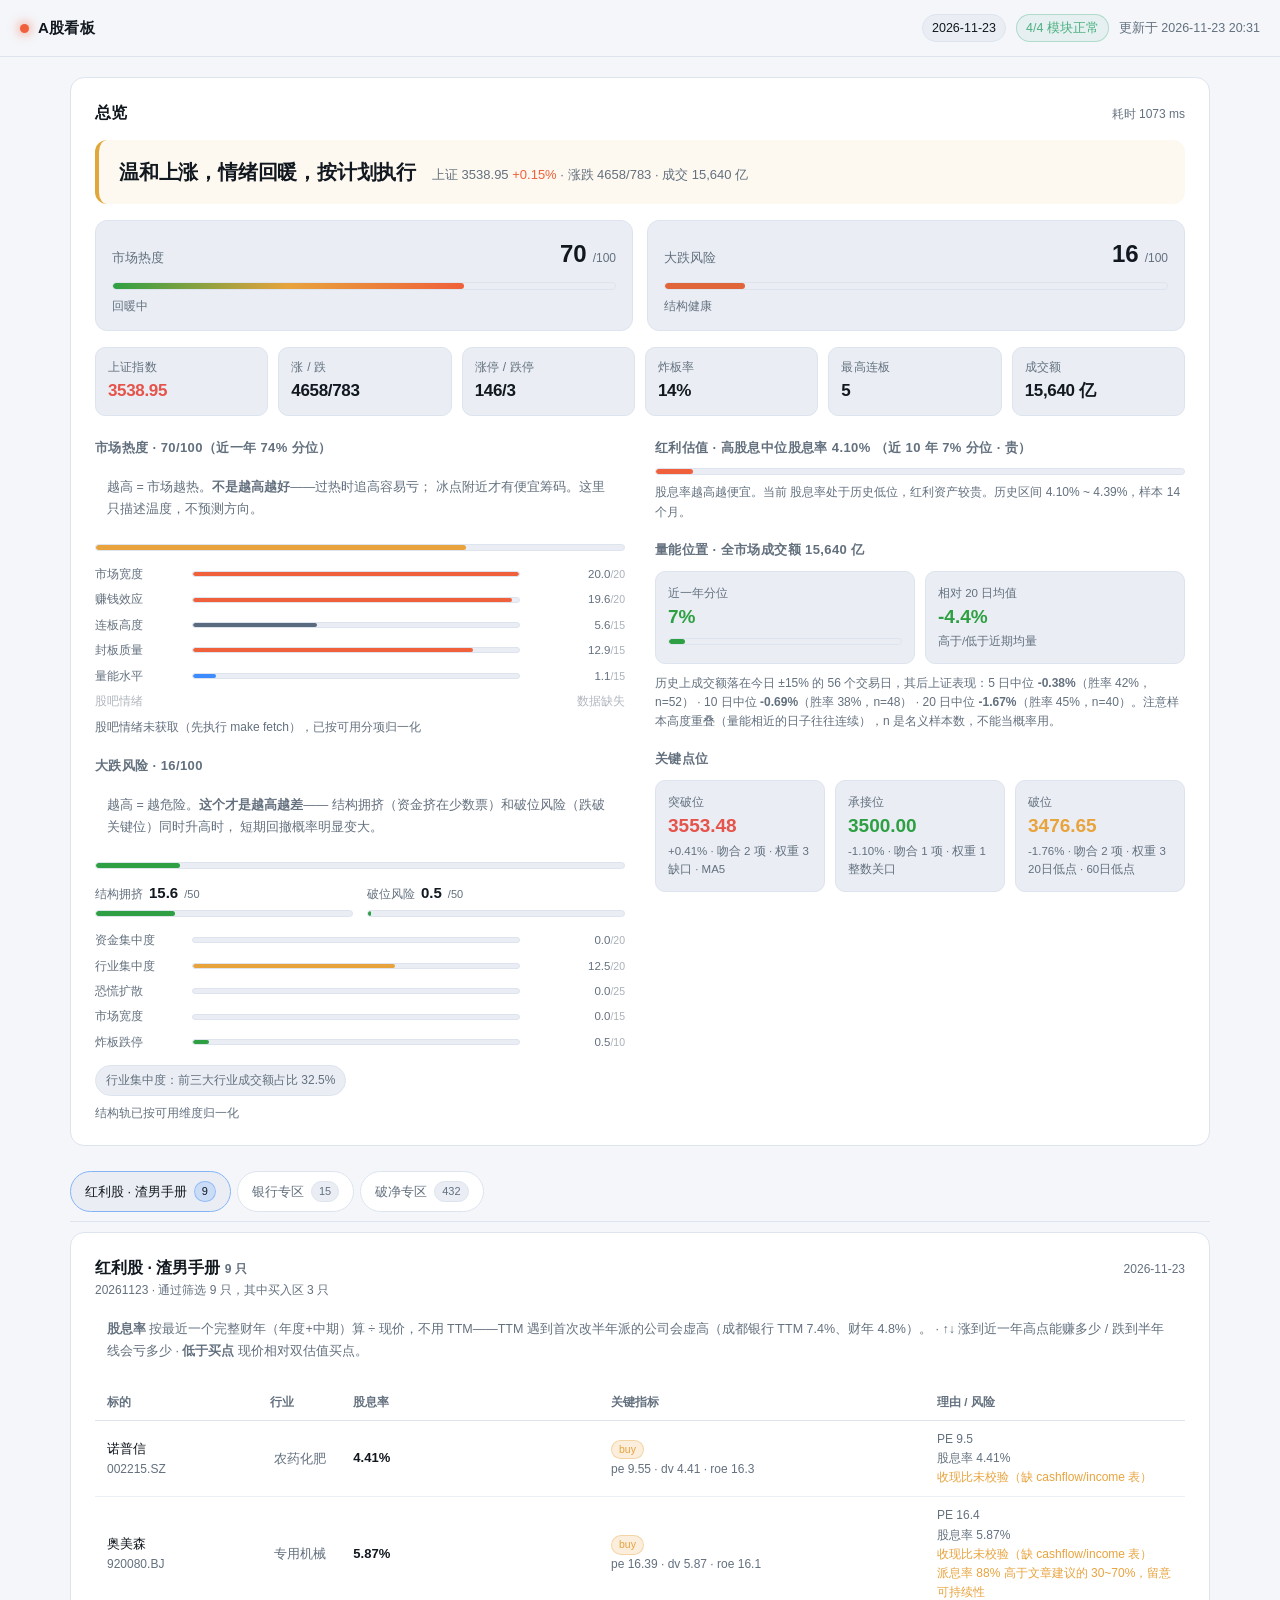
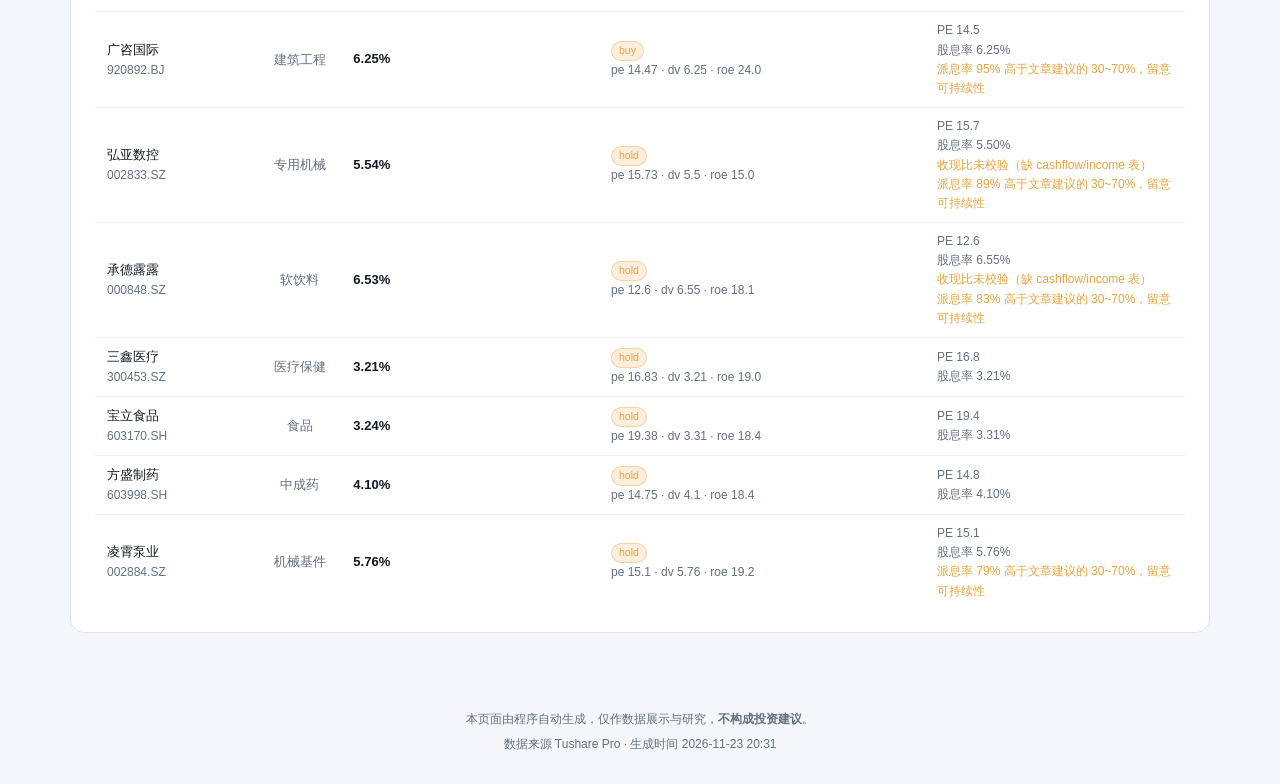
==== commit 0e2aee27: "chore: 每日数据 2026-11-23 20:31:30" ====
--- a/output/latest.html
+++ b/output/latest.html
@@ -547,9 +547,9 @@
     <span>A股看板</span>
   </div>
   <div class="meta">
-    <span class="chip">2026-11-20</span>
+    <span class="chip">2026-11-23</span>
     <span class="chip good">4/4 模块正常</span>
-    <span class="muted" id="generated">更新于 2026-11-22 20:31</span>
+    <span class="muted" id="generated">更新于 2026-11-23 20:31</span>
   </div>
 </header>
 
@@ -559,91 +559,91 @@
     <div>
       <div class="card-title">总览</div>
     </div>
-    <div class="card-sub elapsed">耗时 1076 ms</div>
+    <div class="card-sub elapsed">耗时 1073 ms</div>
   </div>
 
-  <div class="verdict warn">
-    <div class="verdict-main">风险偏高，不追高、不加仓</div>
-    <div class="verdict-sub">上证 3533.79
-      <span class="down">-1.23%</span>
-      · 涨跌 313/5236
-      · 成交 14,311 亿</div>
+  <div class="verdict warm">
+    <div class="verdict-main">温和上涨，情绪回暖，按计划执行</div>
+    <div class="verdict-sub">上证 3538.95
+      <span class="up">+0.15%</span>
+      · 涨跌 4658/783
+      · 成交 15,640 亿</div>
   </div>
 
   <div class="temps">
     <div class="temp">
-      <div class="temp-head"><span>市场热度</span><b>26</b><i>/100</i></div>
-      <div class="bar"><i style="width:26%"></i></div>
-      <div class="temp-foot">冰点</div>
+      <div class="temp-head"><span>市场热度</span><b>70</b><i>/100</i></div>
+      <div class="bar"><i style="width:70%"></i></div>
+      <div class="temp-foot">回暖中</div>
     </div>
     <div class="temp">
-      <div class="temp-head"><span>大跌风险</span><b>63</b><i>/100</i></div>
-      <div class="bar risk"><i style="width:63%"></i></div>
-      <div class="temp-foot">结构拥挤，注意回撤</div>
+      <div class="temp-head"><span>大跌风险</span><b>16</b><i>/100</i></div>
+      <div class="bar risk"><i style="width:16%"></i></div>
+      <div class="temp-foot">结构健康</div>
     </div>
   </div>
 
-  <div class="kpis compact"><div class="kpi"><div class="k">上证指数</div><div class="v down">3533.79</div></div><div class="kpi"><div class="k">涨 / 跌</div><div class="v ">313/5236</div></div><div class="kpi"><div class="k">涨停 / 跌停</div><div class="v ">28/58</div></div><div class="kpi"><div class="k">炸板率</div><div class="v ">20%</div></div><div class="kpi"><div class="k">最高连板</div><div class="v ">4</div></div><div class="kpi"><div class="k">成交额</div><div class="v ">14,311 亿</div></div></div>
+  <div class="kpis compact"><div class="kpi"><div class="k">上证指数</div><div class="v up">3538.95</div></div><div class="kpi"><div class="k">涨 / 跌</div><div class="v ">4658/783</div></div><div class="kpi"><div class="k">涨停 / 跌停</div><div class="v ">146/3</div></div><div class="kpi"><div class="k">炸板率</div><div class="v ">14%</div></div><div class="kpi"><div class="k">最高连板</div><div class="v ">5</div></div><div class="kpi"><div class="k">成交额</div><div class="v ">15,640 亿</div></div></div>
 
   <div class="ov-grid">
     <div class="ov-col">
       
   <div class="section">
-    <h4>市场热度 · 26/100（近一年 2% 分位）</h4>
+    <h4>市场热度 · 70/100（近一年 74% 分位）</h4>
     <p class="hint">越高 = 市场越热。<b>不是越高越好</b>——过热时追高容易亏；
       冰点附近才有便宜筹码。这里只描述温度，不预测方向。</p>
-    <div class="bar"><span style="width:26%;background:var(--flat)"></span></div>
-    <div class="dims"><div class="dim"><span>市场宽度</span><div class="bar"><span style="width:0%;background:var(--cold)"></span></div><i>0.0<small>/20</small></i></div><div class="dim"><span>赚钱效应</span><div class="bar"><span style="width:33%;background:var(--flat)"></span></div><i>6.5<small>/20</small></i></div><div class="dim"><span>连板高度</span><div class="bar"><span style="width:25%;background:var(--flat)"></span></div><i>3.8<small>/15</small></i></div><div class="dim"><span>封板质量</span><div class="bar"><span style="width:80%;background:var(--hot)"></span></div><i>12.0<small>/15</small></i></div><div class="dim"><span>量能水平</span><div class="bar"><span style="width:2%;background:var(--cold)"></span></div><i>0.3<small>/15</small></i></div><div class="dim off"><span>股吧情绪</span><i>数据缺失</i></div></div>
+    <div class="bar"><span style="width:70%;background:var(--warm)"></span></div>
+    <div class="dims"><div class="dim"><span>市场宽度</span><div class="bar"><span style="width:100%;background:var(--hot)"></span></div><i>20.0<small>/20</small></i></div><div class="dim"><span>赚钱效应</span><div class="bar"><span style="width:98%;background:var(--hot)"></span></div><i>19.6<small>/20</small></i></div><div class="dim"><span>连板高度</span><div class="bar"><span style="width:38%;background:var(--flat)"></span></div><i>5.6<small>/15</small></i></div><div class="dim"><span>封板质量</span><div class="bar"><span style="width:86%;background:var(--hot)"></span></div><i>12.9<small>/15</small></i></div><div class="dim"><span>量能水平</span><div class="bar"><span style="width:7%;background:var(--cold)"></span></div><i>1.1<small>/15</small></i></div><div class="dim off"><span>股吧情绪</span><i>数据缺失</i></div></div>
     <div class="card-sub" style="margin-top:8px">股吧情绪未获取（先执行 make fetch），已按可用分项归一化</div>
   </div>
       
   <div class="section">
-    <h4>大跌风险 · 63/100</h4>
+    <h4>大跌风险 · 16/100</h4>
     <p class="hint">越高 = 越危险。<b>这个才是越高越差</b>——
       结构拥挤（资金挤在少数票）和破位风险（跌破关键位）同时升高时，
       短期回撤概率明显变大。</p>
-    <div class="bar"><span style="width:63%;background:var(--warm)"></span></div>
-    <div class="tracks"><div class="track"><div class="t-head"><span>结构拥挤</span><b>13.2</b><small>/50</small></div><div class="bar"><span style="width:26%;background:var(--good)"></span></div></div><div class="track"><div class="t-head"><span>破位风险</span><b>49.7</b><small>/50</small></div><div class="bar"><span style="width:99%;background:var(--hot)"></span></div></div></div>
-    <div class="dims"><div class="dim"><span>资金集中度</span><div class="bar"><span style="width:0%;background:var(--good)"></span></div><i>0.0<small>/20</small></i></div><div class="dim"><span>行业集中度</span><div class="bar"><span style="width:53%;background:var(--warm)"></span></div><i>10.6<small>/20</small></i></div><div class="dim"><span>恐慌扩散</span><div class="bar"><span style="width:100%;background:var(--hot)"></span></div><i>25.0<small>/25</small></i></div><div class="dim"><span>市场宽度</span><div class="bar"><span style="width:100%;background:var(--hot)"></span></div><i>15.0<small>/15</small></i></div><div class="dim"><span>炸板跌停</span><div class="bar"><span style="width:97%;background:var(--hot)"></span></div><i>9.7<small>/10</small></i></div></div>
-    <ul class="reasons"><li>恐慌扩散：跌幅≥5% 个股占比 51.4%</li><li>市场宽度：上涨家数占比 5.6%</li><li>行业集中度：前三大行业成交额占比 30.6%</li><li>炸板跌停：炸板率 20%，跌停 58 家</li></ul>
+    <div class="bar"><span style="width:16%;background:var(--good)"></span></div>
+    <div class="tracks"><div class="track"><div class="t-head"><span>结构拥挤</span><b>15.6</b><small>/50</small></div><div class="bar"><span style="width:31%;background:var(--good)"></span></div></div><div class="track"><div class="t-head"><span>破位风险</span><b>0.5</b><small>/50</small></div><div class="bar"><span style="width:1%;background:var(--good)"></span></div></div></div>
+    <div class="dims"><div class="dim"><span>资金集中度</span><div class="bar"><span style="width:0%;background:var(--good)"></span></div><i>0.0<small>/20</small></i></div><div class="dim"><span>行业集中度</span><div class="bar"><span style="width:62%;background:var(--warm)"></span></div><i>12.5<small>/20</small></i></div><div class="dim"><span>恐慌扩散</span><div class="bar"><span style="width:0%;background:var(--good)"></span></div><i>0.0<small>/25</small></i></div><div class="dim"><span>市场宽度</span><div class="bar"><span style="width:0%;background:var(--good)"></span></div><i>0.0<small>/15</small></i></div><div class="dim"><span>炸板跌停</span><div class="bar"><span style="width:5%;background:var(--good)"></span></div><i>0.5<small>/10</small></i></div></div>
+    <ul class="reasons"><li>行业集中度：前三大行业成交额占比 32.5%</li></ul>
     <div class="card-sub" style="margin-top:8px">结构轨已按可用维度归一化</div>
   </div>
     </div>
     <div class="ov-col">
       
       <div class="section">
-        <h4>红利估值 · 高股息中位股息率 4.08%
+        <h4>红利估值 · 高股息中位股息率 4.10%
           （近 10 年 7% 分位 · 贵）</h4>
         <div class="bar"><span style="width:7%;
           background:var(--hot)"></span></div>
         <div class="card-sub" style="margin-top:8px">
           股息率越高越便宜。当前 股息率处于历史低位，红利资产较贵。历史区间
-          4.08% ~ 4.39%，样本 14 个月。
+          4.10% ~ 4.39%，样本 14 个月。
         </div>
       </div>
 
       <div class="section">
-        <h4>量能位置 · 全市场成交额 14,311 亿</h4>
-        <div class="levels"><div class="lv"><div class="name">近一年分位</div><div class="price down">2%</div><div class="bar" style="margin-top:6px"><span style="width:2%;background:var(--good)"></span></div></div><div class="lv"><div class="name">相对 20 日均值</div><div class="price down">-12.6%</div><div class="dist">高于/低于近期均量</div></div></div><div class="card-sub" style="margin-top:10px">历史上成交额落在今日 ±15% 的 27 个交易日，其后上证表现：5 日中位 <b>-0.81%</b>（胜率 32%，n=22） · 10 日中位 <b>-1.20%</b>（胜率 30%，n=20） · 20 日中位 <b>-2.84%</b>（胜率 25%，n=16）。注意样本高度重叠（量能相近的日子往往连续），n 是名义样本数，不能当概率用。</div>
+        <h4>量能位置 · 全市场成交额 15,640 亿</h4>
+        <div class="levels"><div class="lv"><div class="name">近一年分位</div><div class="price down">7%</div><div class="bar" style="margin-top:6px"><span style="width:7%;background:var(--good)"></span></div></div><div class="lv"><div class="name">相对 20 日均值</div><div class="price down">-4.4%</div><div class="dist">高于/低于近期均量</div></div></div><div class="card-sub" style="margin-top:10px">历史上成交额落在今日 ±15% 的 56 个交易日，其后上证表现：5 日中位 <b>-0.38%</b>（胜率 42%，n=52） · 10 日中位 <b>-0.69%</b>（胜率 38%，n=48） · 20 日中位 <b>-1.67%</b>（胜率 45%，n=40）。注意样本高度重叠（量能相近的日子往往连续），n 是名义样本数，不能当概率用。</div>
       </div>
 
       <div class="section">
         <h4>关键点位</h4>
-        <div class="levels"><div class="lv resist"><div class="name">突破位</div><div class="price">3547.94</div><div class="dist">+0.40% · 吻合 1 项 · 权重 2</div><div class="dist">缺口</div></div><div class="lv support"><div class="name">承接位</div><div class="price">3500.62</div><div class="dist">-0.94% · 吻合 3 项 · 权重 4</div><div class="dist">整数关口 · 20日低点 · 60日低点</div></div><div class="lv break"><div class="name">破位</div><div class="price">-</div><div class="dist">暂无</div></div></div>
+        <div class="levels"><div class="lv resist"><div class="name">突破位</div><div class="price">3553.48</div><div class="dist">+0.41% · 吻合 2 项 · 权重 3</div><div class="dist">缺口 · MA5</div></div><div class="lv support"><div class="name">承接位</div><div class="price">3500.00</div><div class="dist">-1.10% · 吻合 1 项 · 权重 1</div><div class="dist">整数关口</div></div><div class="lv break"><div class="name">破位</div><div class="price">3476.65</div><div class="dist">-1.76% · 吻合 2 项 · 权重 3</div><div class="dist">20日低点 · 60日低点</div></div></div>
       </div>
     </div>
   </div>
 </div>
-<section class="tabs" data-tabs data-default="dividend"><div class="tabbar" role="tablist"><button class="tab active" data-tab="dividend" role="tab" aria-selected="true">红利股 · 渣男手册<span class="n">9</span></button><button class="tab" data-tab="bank" role="tab" aria-selected="false">银行专区<span class="n">15</span></button><button class="tab" data-tab="subbook" role="tab" aria-selected="false">破净专区<span class="n">446</span></button></div><div class="panel active" data-panel="dividend" role="tabpanel">
+<section class="tabs" data-tabs data-default="dividend"><div class="tabbar" role="tablist"><button class="tab active" data-tab="dividend" role="tab" aria-selected="true">红利股 · 渣男手册<span class="n">9</span></button><button class="tab" data-tab="bank" role="tab" aria-selected="false">银行专区<span class="n">15</span></button><button class="tab" data-tab="subbook" role="tab" aria-selected="false">破净专区<span class="n">432</span></button></div><div class="panel active" data-panel="dividend" role="tabpanel">
 <div class="card">
   
   <div class="card-head">
     <div>
       <div class="card-title">红利股 · 渣男手册 <span class="card-sub">9 只</span></div>
-      <div class="card-sub">20261120 · 通过筛选 9 只，其中买入区 3 只</div>
+      <div class="card-sub">20261123 · 通过筛选 9 只，其中买入区 3 只</div>
       
     </div>
-    <div class="card-sub">2026-11-20</div>
+    <div class="card-sub">2026-11-23</div>
   </div>
   <p class="legend"><b>股息率</b> 按最近一个完整财年（年度+中期）算 ÷ 现价，不用 TTM——TTM 遇到首次改半年派的公司会虚高（成都银行 TTM 7.4%、财年 4.8%）。 · <b>↑↓</b> 涨到近一年高点能赚多少 / 跌到半年线会亏多少 · <b>低于买点</b> 现价相对双估值买点。</p>
   
@@ -654,65 +654,65 @@
       <tr>
         <td class="col-name"><div>诺普信</div><div class="code">002215.SZ</div></td>
         <td class="ind">农药化肥</td>
-        <td class="score">4.55%</td>
-        <td><span class="badge ">buy</span><div class="reason">pe 9.27 · dv 4.55 · roe 16.3</div></td>
-        <td class="col-wide"><div class="reason">PE 9.3<br>股息率 4.55%</div><div class="risk">收现比未校验（缺 cashflow/income 表）</div></td>
+        <td class="score">4.41%</td>
+        <td><span class="badge ">buy</span><div class="reason">pe 9.55 · dv 4.41 · roe 16.3</div></td>
+        <td class="col-wide"><div class="reason">PE 9.5<br>股息率 4.41%</div><div class="risk">收现比未校验（缺 cashflow/income 表）</div></td>
       </tr>
       <tr>
         <td class="col-name"><div>奥美森</div><div class="code">920080.BJ</div></td>
         <td class="ind">专用机械</td>
-        <td class="score">5.99%</td>
-        <td><span class="badge ">buy</span><div class="reason">pe 16.06 · dv 5.99 · roe 16.1</div></td>
-        <td class="col-wide"><div class="reason">PE 16.1<br>股息率 5.99%</div><div class="risk">收现比未校验（缺 cashflow/income 表）<br>派息率 88% 高于文章建议的 30~70%，留意可持续性</div></td>
+        <td class="score">5.87%</td>
+        <td><span class="badge ">buy</span><div class="reason">pe 16.39 · dv 5.87 · roe 16.1</div></td>
+        <td class="col-wide"><div class="reason">PE 16.4<br>股息率 5.87%</div><div class="risk">收现比未校验（缺 cashflow/income 表）<br>派息率 88% 高于文章建议的 30~70%，留意可持续性</div></td>
       </tr>
       <tr>
         <td class="col-name"><div>广咨国际</div><div class="code">920892.BJ</div></td>
         <td class="ind">建筑工程</td>
-        <td class="score">6.29%</td>
-        <td><span class="badge ">buy</span><div class="reason">pe 14.38 · dv 6.29 · roe 24.0</div></td>
-        <td class="col-wide"><div class="reason">PE 14.4<br>股息率 6.29%</div><div class="risk">派息率 95% 高于文章建议的 30~70%，留意可持续性</div></td>
+        <td class="score">6.25%</td>
+        <td><span class="badge ">buy</span><div class="reason">pe 14.47 · dv 6.25 · roe 24.0</div></td>
+        <td class="col-wide"><div class="reason">PE 14.5<br>股息率 6.25%</div><div class="risk">派息率 95% 高于文章建议的 30~70%，留意可持续性</div></td>
       </tr>
       <tr>
         <td class="col-name"><div>弘亚数控</div><div class="code">002833.SZ</div></td>
         <td class="ind">专用机械</td>
-        <td class="score">5.55%</td>
-        <td><span class="badge ">hold</span><div class="reason">pe 15.7 · dv 5.51 · roe 15.0</div></td>
-        <td class="col-wide"><div class="reason">PE 15.7<br>股息率 5.51%</div><div class="risk">收现比未校验（缺 cashflow/income 表）<br>派息率 89% 高于文章建议的 30~70%，留意可持续性</div></td>
+        <td class="score">5.54%</td>
+        <td><span class="badge ">hold</span><div class="reason">pe 15.73 · dv 5.5 · roe 15.0</div></td>
+        <td class="col-wide"><div class="reason">PE 15.7<br>股息率 5.50%</div><div class="risk">收现比未校验（缺 cashflow/income 表）<br>派息率 89% 高于文章建议的 30~70%，留意可持续性</div></td>
+      </tr>
+      <tr>
+        <td class="col-name"><div>承德露露</div><div class="code">000848.SZ</div></td>
+        <td class="ind">软饮料</td>
+        <td class="score">6.53%</td>
+        <td><span class="badge ">hold</span><div class="reason">pe 12.6 · dv 6.55 · roe 18.1</div></td>
+        <td class="col-wide"><div class="reason">PE 12.6<br>股息率 6.55%</div><div class="risk">收现比未校验（缺 cashflow/income 表）<br>派息率 83% 高于文章建议的 30~70%，留意可持续性</div></td>
       </tr>
       <tr>
         <td class="col-name"><div>三鑫医疗</div><div class="code">300453.SZ</div></td>
         <td class="ind">医疗保健</td>
-        <td class="score">3.28%</td>
-        <td><span class="badge ">hold</span><div class="reason">pe 16.43 · dv 3.28 · roe 19.0</div></td>
-        <td class="col-wide"><div class="reason">PE 16.4<br>股息率 3.28%</div></td>
+        <td class="score">3.21%</td>
+        <td><span class="badge ">hold</span><div class="reason">pe 16.83 · dv 3.21 · roe 19.0</div></td>
+        <td class="col-wide"><div class="reason">PE 16.8<br>股息率 3.21%</div></td>
       </tr>
       <tr>
-        <td class="col-name"><div>承德露露</div><div class="code">000848.SZ</div></td>
-        <td class="ind">软饮料</td>
-        <td class="score">6.18%</td>
-        <td><span class="badge ">hold</span><div class="reason">pe 13.31 · dv 6.2 · roe 18.1</div></td>
-        <td class="col-wide"><div class="reason">PE 13.3<br>股息率 6.20%</div><div class="risk">收现比未校验（缺 cashflow/income 表）<br>派息率 83% 高于文章建议的 30~70%，留意可持续性</div></td>
+        <td class="col-name"><div>宝立食品</div><div class="code">603170.SH</div></td>
+        <td class="ind">食品</td>
+        <td class="score">3.24%</td>
+        <td><span class="badge ">hold</span><div class="reason">pe 19.38 · dv 3.31 · roe 18.4</div></td>
+        <td class="col-wide"><div class="reason">PE 19.4<br>股息率 3.31%</div></td>
+      </tr>
+      <tr>
+        <td class="col-name"><div>方盛制药</div><div class="code">603998.SH</div></td>
+        <td class="ind">中成药</td>
+        <td class="score">4.10%</td>
+        <td><span class="badge ">hold</span><div class="reason">pe 14.75 · dv 4.1 · roe 18.4</div></td>
+        <td class="col-wide"><div class="reason">PE 14.8<br>股息率 4.10%</div></td>
       </tr>
       <tr>
         <td class="col-name"><div>凌霄泵业</div><div class="code">002884.SZ</div></td>
         <td class="ind">机械基件</td>
-        <td class="score">5.96%</td>
-        <td><span class="badge ">hold</span><div class="reason">pe 14.59 · dv 5.96 · roe 19.2</div></td>
-        <td class="col-wide"><div class="reason">PE 14.6<br>股息率 5.96%</div><div class="risk">派息率 79% 高于文章建议的 30~70%，留意可持续性</div></td>
-      </tr>
-      <tr>
-        <td class="col-name"><div>宝立食品</div><div class="code">603170.SH</div></td>
-        <td class="ind">食品</td>
-        <td class="score">3.28%</td>
-        <td><span class="badge ">hold</span><div class="reason">pe 19.15 · dv 3.35 · roe 18.4</div></td>
-        <td class="col-wide"><div class="reason">PE 19.2<br>股息率 3.35%</div></td>
-      </tr>
-      <tr>
-        <td class="col-name"><div>方盛制药</div><div class="code">603998.SH</div></td>
-        <td class="ind">中成药</td>
-        <td class="score">4.05%</td>
-        <td><span class="badge ">hold</span><div class="reason">pe 14.93 · dv 4.05 · roe 18.4</div></td>
-        <td class="col-wide"><div class="reason">PE 14.9<br>股息率 4.05%</div></td>
+        <td class="score">5.76%</td>
+        <td><span class="badge ">hold</span><div class="reason">pe 15.1 · dv 5.76 · roe 19.2</div></td>
+        <td class="col-wide"><div class="reason">PE 15.1<br>股息率 5.76%</div><div class="risk">派息率 79% 高于文章建议的 30~70%，留意可持续性</div></td>
       </tr></tbody>
     </table>
   </div>
@@ -727,7 +727,7 @@
       <div class="card-sub">银行 42 只 · 通过 15 只 · 基本面过关 15 只，按股息率排序（不按盈亏比——见 README 的回测结论）</div>
       
     </div>
-    <div class="card-sub">2026-11-20</div>
+    <div class="card-sub">2026-11-23</div>
   </div>
   <p class="legend"><b>股息率</b> 按最近一个完整财年（年度+中期）算 ÷ 现价。 · <b>↑↓</b> 涨到近一年高点能赚多少 / 跌到半年线会亏多少 · <b>低于买点</b> 现价相对双估值买点。</p>
   
@@ -738,107 +738,107 @@
       <tr>
         <td class="col-name"><div>上海银行</div><div class="code">601229.SH</div></td>
         <td class="ind">银行</td>
-        <td class="score">5.90%</td>
-        <td><span class="badge ">↑16.3% ↓0.0%</span><span class="badge ">低于买点 19.3%</span><div class="reason">pe 6.38 · dv 5.88 · dv_annual 5.9</div></td>
-        <td class="col-wide"><div class="reason">PE 6.4<br>股息率 5.88%</div></td>
+        <td class="score">5.91%</td>
+        <td><span class="badge ">↑16.5% ↓0.0%</span><span class="badge ">低于买点 19.4%</span><div class="reason">pe 6.37 · dv 5.89 · dv_annual 5.91</div></td>
+        <td class="col-wide"><div class="reason">PE 6.4<br>股息率 5.89%</div></td>
       </tr>
       <tr>
         <td class="col-name"><div>兴业银行</div><div class="code">601166.SH</div></td>
         <td class="ind">银行</td>
-        <td class="score">5.25%</td>
-        <td><span class="badge ">↑6.4% ↓9.9%</span><span class="badge ">低于买点 26.5%</span><div class="reason">pe 5.72 · dv 5.25 · dv_annual 5.25</div></td>
-        <td class="col-wide"><div class="reason">PE 5.7<br>股息率 5.25%</div></td>
+        <td class="score">5.31%</td>
+        <td><span class="badge ">↑7.7% ↓8.7%</span><span class="badge ">低于买点 27.3%</span><div class="reason">pe 5.65 · dv 5.31 · dv_annual 5.31</div></td>
+        <td class="col-wide"><div class="reason">PE 5.7<br>股息率 5.31%</div></td>
       </tr>
       <tr>
         <td class="col-name"><div>江阴银行</div><div class="code">002807.SZ</div></td>
         <td class="ind">银行</td>
-        <td class="score">5.10%</td>
-        <td><span class="badge ">年度股息 5.1%</span><span class="badge ">↑17.2% ↓5.1%</span><span class="badge ">低于买点 15.6%</span><div class="reason">pe 5.56 · dv 6.96 · dv_annual 5.1</div></td>
-        <td class="col-wide"><div class="reason">PE 5.6<br>股息率 6.96%</div><div class="risk">派息率 26% 偏低</div></td>
+        <td class="score">5.12%</td>
+        <td><span class="badge ">年度股息 5.1%</span><span class="badge ">↑17.4% ↓4.9%</span><span class="badge ">低于买点 15.8%</span><div class="reason">pe 5.55 · dv 6.98 · dv_annual 5.12</div></td>
+        <td class="col-wide"><div class="reason">PE 5.6<br>股息率 6.98%</div><div class="risk">派息率 26% 偏低</div></td>
       </tr>
       <tr>
         <td class="col-name"><div>平安银行</div><div class="code">000001.SZ</div></td>
         <td class="ind">银行</td>
-        <td class="score">4.88%</td>
-        <td><span class="badge ">↑0.7% ↓7.5%</span><span class="badge ">低于买点 15.2%</span><div class="reason">pe 5.45 · dv 4.98 · dv_annual 4.88</div></td>
-        <td class="col-wide"><div class="reason">PE 5.5<br>股息率 4.98%</div><div class="risk">派息率 29% 偏低</div></td>
+        <td class="score">4.83%</td>
+        <td><span class="badge ">↑0.0% ↓8.3%</span><span class="badge ">低于买点 14.3%</span><div class="reason">pe 5.51 · dv 4.94 · dv_annual 4.83</div></td>
+        <td class="col-wide"><div class="reason">PE 5.5<br>股息率 4.94%</div><div class="risk">派息率 29% 偏低</div></td>
       </tr>
       <tr>
         <td class="col-name"><div>苏农银行</div><div class="code">603323.SH</div></td>
         <td class="ind">银行</td>
-        <td class="score">4.67%</td>
-        <td><span class="badge ">↑19.6% ↓2.5%</span><span class="badge ">低于买点 7.7%</span><div class="reason">pe 4.81 · dv 4.65 · dv_annual 4.67</div></td>
-        <td class="col-wide"><div class="reason">PE 4.8<br>股息率 4.65%</div><div class="risk">派息率 21% 偏低</div></td>
+        <td class="score">4.70%</td>
+        <td><span class="badge ">↑20.4% ↓1.9%</span><span class="badge ">低于买点 8.3%</span><div class="reason">pe 4.78 · dv 4.68 · dv_annual 4.7</div></td>
+        <td class="col-wide"><div class="reason">PE 4.8<br>股息率 4.68%</div><div class="risk">派息率 21% 偏低</div></td>
       </tr>
       <tr>
         <td class="col-name"><div>招商银行</div><div class="code">600036.SH</div></td>
         <td class="ind">银行</td>
-        <td class="score">4.58%</td>
-        <td><span class="badge ">↑0.0% ↓9.1%</span><span class="badge ">低于买点 3.8%</span><div class="reason">pe 7.26 · dv 4.58 · dv_annual 4.58</div></td>
-        <td class="col-wide"><div class="reason">PE 7.3<br>股息率 4.58%</div></td>
+        <td class="score">4.66%</td>
+        <td><span class="badge ">↑1.7% ↓7.5%</span><span class="badge ">低于买点 5.4%</span><div class="reason">pe 7.14 · dv 4.66 · dv_annual 4.66</div></td>
+        <td class="col-wide"><div class="reason">PE 7.1<br>股息率 4.66%</div></td>
+      </tr>
+      <tr>
+        <td class="col-name"><div>沪农商行</div><div class="code">601825.SH</div></td>
+        <td class="ind">银行</td>
+        <td class="score">4.53%</td>
+        <td><span class="badge ">↑3.1% ↓10.2%</span><span class="badge ">还需跌 7.0%</span><div class="reason">pe 7.45 · dv 4.62 · dv_annual 4.53</div></td>
+        <td class="col-wide"><div class="reason">PE 7.5<br>股息率 4.62%</div></td>
+      </tr>
+      <tr>
+        <td class="col-name"><div>渝农商行</div><div class="code">601077.SH</div></td>
+        <td class="ind">银行</td>
+        <td class="score">4.44%</td>
+        <td><span class="badge ">↑3.2% ↓6.2%</span><span class="badge ">还需跌 7.1%</span><div class="reason">pe 6.32 · dv 4.44 · dv_annual 4.44</div></td>
+        <td class="col-wide"><div class="reason">PE 6.3<br>股息率 4.44%</div></td>
       </tr>
       <tr>
         <td class="col-name"><div>成都银行</div><div class="code">601838.SH</div></td>
         <td class="ind">银行</td>
-        <td class="score">4.41%</td>
-        <td><span class="badge ">年度股息 4.4%</span><span class="badge ">↑0.5% ↓8.9%</span><span class="badge ">低于买点 12.7%</span><div class="reason">pe 6.46 · dv 6.75 · dv_annual 4.41</div></td>
-        <td class="col-wide"><div class="reason">PE 6.5<br>股息率 6.75%</div></td>
-      </tr>
-      <tr>
-        <td class="col-name"><div>渝农商行</div><div class="code">601077.SH</div></td>
-        <td class="ind">银行</td>
-        <td class="score">4.40%</td>
-        <td><span class="badge ">↑2.2% ↓7.2%</span><span class="badge ">还需跌 8.2%</span><div class="reason">pe 6.38 · dv 4.4 · dv_annual 4.4</div></td>
-        <td class="col-wide"><div class="reason">PE 6.4<br>股息率 4.40%</div></td>
-      </tr>
-      <tr>
-        <td class="col-name"><div>沪农商行</div><div class="code">601825.SH</div></td>
-        <td class="ind">银行</td>
-        <td class="score">4.39%</td>
-        <td><span class="badge ">↑0.0% ↓13.0%</span><span class="badge ">还需跌 10.3%</span><div class="reason">pe 7.68 · dv 4.48 · dv_annual 4.39</div></td>
-        <td class="col-wide"><div class="reason">PE 7.7<br>股息率 4.48%</div></td>
+        <td class="score">4.43%</td>
+        <td><span class="badge ">年度股息 4.4%</span><span class="badge ">↑1.1% ↓8.3%</span><span class="badge ">低于买点 13.2%</span><div class="reason">pe 6.43 · dv 6.78 · dv_annual 4.43</div></td>
+        <td class="col-wide"><div class="reason">PE 6.4<br>股息率 6.78%</div></td>
       </tr>
       <tr>
         <td class="col-name"><div>长沙银行</div><div class="code">601577.SH</div></td>
         <td class="ind">银行</td>
         <td class="score">4.27%</td>
-        <td><span class="badge ">↑1.9% ↓5.1%</span><span class="badge ">低于买点 9.9%</span><div class="reason">pe 4.79 · dv 4.47 · dv_annual 4.27</div></td>
+        <td><span class="badge ">↑1.9% ↓5.0%</span><span class="badge ">低于买点 9.9%</span><div class="reason">pe 4.79 · dv 4.47 · dv_annual 4.27</div></td>
         <td class="col-wide"><div class="reason">PE 4.8<br>股息率 4.47%</div><div class="risk">派息率 22% 偏低</div></td>
       </tr>
       <tr>
         <td class="col-name"><div>江苏银行</div><div class="code">600919.SH</div></td>
         <td class="ind">银行</td>
-        <td class="score">4.13%</td>
-        <td><span class="badge ">↑0.0% ↓12.4%</span><span class="badge ">低于买点 2.9%</span><div class="reason">pe 6.77 · dv 4.13 · dv_annual 4.13</div></td>
-        <td class="col-wide"><div class="reason">PE 6.8<br>股息率 4.13%</div></td>
+        <td class="score">4.18%</td>
+        <td><span class="badge ">↑1.2% ↓11.2%</span><span class="badge ">低于买点 4.0%</span><div class="reason">pe 6.69 · dv 4.18 · dv_annual 4.18</div></td>
+        <td class="col-wide"><div class="reason">PE 6.7<br>股息率 4.18%</div></td>
       </tr>
       <tr>
         <td class="col-name"><div>无锡银行</div><div class="code">600908.SH</div></td>
         <td class="ind">银行</td>
-        <td class="score">4.05%</td>
-        <td><span class="badge ">↑6.4% ↓5.0%</span><span class="badge ">还需跌 6.2%</span><div class="reason">pe 5.52 · dv 4.05 · dv_annual 4.05</div></td>
-        <td class="col-wide"><div class="reason">PE 5.5<br>股息率 4.05%</div><div class="risk">派息率 24% 偏低</div></td>
+        <td class="score">4.03%</td>
+        <td><span class="badge ">↑5.7% ↓5.5%</span><span class="badge ">还需跌 6.9%</span><div class="reason">pe 5.55 · dv 4.03 · dv_annual 4.03</div></td>
+        <td class="col-wide"><div class="reason">PE 5.6<br>股息率 4.03%</div><div class="risk">派息率 24% 偏低</div></td>
       </tr>
       <tr>
         <td class="col-name"><div>中信银行</div><div class="code">601998.SH</div></td>
         <td class="ind">银行</td>
         <td class="score">3.94%</td>
-        <td><span class="badge ">↑0.0% ↓14.5%</span><span class="badge ">还需跌 20.7%</span><div class="reason">pe 7.41 · dv 4.1 · dv_annual 3.94</div></td>
+        <td><span class="badge ">↑0.0% ↓14.3%</span><span class="badge ">还需跌 20.7%</span><div class="reason">pe 7.41 · dv 4.1 · dv_annual 3.94</div></td>
         <td class="col-wide"><div class="reason">PE 7.4<br>股息率 4.10%</div></td>
       </tr>
       <tr>
         <td class="col-name"><div>瑞丰银行</div><div class="code">601528.SH</div></td>
         <td class="ind">银行</td>
         <td class="score">3.90%</td>
-        <td><span class="badge ">年度股息 3.9%</span><span class="badge ">↑6.9% ↓7.6%</span><span class="badge ">还需跌 10.5%</span><div class="reason">pe 5.34 · dv 5.75 · dv_annual 3.9</div></td>
+        <td><span class="badge ">年度股息 3.9%</span><span class="badge ">↑6.9% ↓7.5%</span><span class="badge ">还需跌 10.5%</span><div class="reason">pe 5.34 · dv 5.75 · dv_annual 3.9</div></td>
         <td class="col-wide"><div class="reason">PE 5.3<br>股息率 5.75%</div><div class="risk">派息率 21% 偏低</div></td>
       </tr>
       <tr>
         <td class="col-name"><div>杭州银行</div><div class="code">600926.SH</div></td>
         <td class="ind">银行</td>
-        <td class="score">3.69%</td>
-        <td><span class="badge ">↑0.1% ↓7.9%</span><span class="badge ">低于买点 8.3%</span><div class="reason">pe 6.3 · dv 4.14 · dv_annual 3.69</div></td>
-        <td class="col-wide"><div class="reason">PE 6.3<br>股息率 4.14%</div><div class="risk">派息率 25% 偏低</div></td>
+        <td class="score">3.70%</td>
+        <td><span class="badge ">↑0.4% ↓7.4%</span><span class="badge ">低于买点 8.7%</span><div class="reason">pe 6.28 · dv 4.15 · dv_annual 3.7</div></td>
+        <td class="col-wide"><div class="reason">PE 6.3<br>股息率 4.15%</div><div class="risk">派息率 25% 偏低</div></td>
       </tr></tbody>
     </table>
   </div>
@@ -847,7 +847,7 @@
     <summary>未通过门槛的 27 只（点开看原因）</summary>
     <div class="table-wrap"><table>
       <thead><tr><th>标的</th><th>代码</th><th>卡在哪</th></tr></thead>
-      <tbody><tr><td>中国银行</td><td class="code">601988.SH</td><td>PE 9.6 &gt; 8</td></tr><tr><td>交通银行</td><td class="code">601328.SH</td><td>股息率 3.62% &lt; 4%</td></tr><tr><td>光大银行</td><td class="code">601818.SH</td><td>ROE 6.5% &lt; 8%</td></tr><tr><td>兰州银行</td><td class="code">001227.SZ</td><td>股息率 3.81% &lt; 4%</td></tr><tr><td>农业银行</td><td class="code">601288.SH</td><td>PE 8.9 &gt; 8</td></tr><tr><td>北京银行</td><td class="code">601169.SH</td><td>ROE 5.5% &lt; 8%</td></tr><tr><td>华夏银行</td><td class="code">600015.SH</td><td>ROE 7.2% &lt; 8%</td></tr><tr><td>南京银行</td><td class="code">601009.SH</td><td>股息率 1.67% &lt; 4%</td></tr><tr><td>厦门银行</td><td class="code">601187.SH</td><td>股息率 3.79% &lt; 4%</td></tr><tr><td>宁波银行</td><td class="code">002142.SZ</td><td>股息率 3.69% &lt; 4%</td></tr><tr><td>工商银行</td><td class="code">601398.SH</td><td>PE 8.7 &gt; 8</td></tr><tr><td>常熟银行</td><td class="code">601128.SH</td><td>股息率 3.81% &lt; 4%</td></tr><tr><td>建设银行</td><td class="code">601939.SH</td><td>PE 9.4 &gt; 8</td></tr><tr><td>张家港行</td><td class="code">002839.SZ</td><td>股息率 2.72% &lt; 4%</td></tr><tr><td>民生银行</td><td class="code">600016.SH</td><td>ROE 4.6% &lt; 8%</td></tr><tr><td>浙商银行</td><td class="code">601916.SH</td><td>ROE 6.4% &lt; 8%</td></tr><tr><td>浦发银行</td><td class="code">600000.SH</td><td>股息率 3.86% &lt; 4%</td></tr><tr><td>紫金银行</td><td class="code">601860.SH</td><td>ROE 6.2% &lt; 8%</td></tr><tr><td>苏州银行</td><td class="code">002966.SZ</td><td>股息率 1.48% &lt; 4%</td></tr><tr><td>西安银行</td><td class="code">600928.SH</td><td>股息率 2.70% &lt; 4%</td></tr><tr><td>贵阳银行</td><td class="code">601997.SH</td><td>ROE 7.7% &lt; 8%</td></tr><tr><td>邮储银行</td><td class="code">601658.SH</td><td>股息率 3.76% &lt; 4%</td></tr><tr><td>郑州银行</td><td class="code">002936.SZ</td><td>PE 7.9 &gt; 8</td></tr><tr><td>重庆银行</td><td class="code">601963.SH</td><td>股息率 3.97% &lt; 4%</td></tr><tr><td>青农商行</td><td class="code">002958.SZ</td><td>ROE 7.3% &lt; 8%</td></tr><tr><td>青岛银行</td><td class="code">002948.SZ</td><td>股息率 2.75% &lt; 4%</td></tr><tr><td>齐鲁银行</td><td class="code">601665.SH</td><td>股息率 3.64% &lt; 4%</td></tr></tbody>
+      <tbody><tr><td>中国银行</td><td class="code">601988.SH</td><td>PE 9.4 &gt; 8</td></tr><tr><td>交通银行</td><td class="code">601328.SH</td><td>股息率 3.64% &lt; 4%</td></tr><tr><td>光大银行</td><td class="code">601818.SH</td><td>ROE 6.5% &lt; 8%</td></tr><tr><td>兰州银行</td><td class="code">001227.SZ</td><td>股息率 3.79% &lt; 4%</td></tr><tr><td>农业银行</td><td class="code">601288.SH</td><td>PE 8.9 &gt; 8</td></tr><tr><td>北京银行</td><td class="code">601169.SH</td><td>ROE 5.5% &lt; 8%</td></tr><tr><td>华夏银行</td><td class="code">600015.SH</td><td>ROE 7.2% &lt; 8%</td></tr><tr><td>南京银行</td><td class="code">601009.SH</td><td>股息率 1.66% &lt; 4%</td></tr><tr><td>厦门银行</td><td class="code">601187.SH</td><td>股息率 3.81% &lt; 4%</td></tr><tr><td>宁波银行</td><td class="code">002142.SZ</td><td>股息率 3.70% &lt; 4%</td></tr><tr><td>工商银行</td><td class="code">601398.SH</td><td>PE 8.5 &gt; 8</td></tr><tr><td>常熟银行</td><td class="code">601128.SH</td><td>股息率 3.82% &lt; 4%</td></tr><tr><td>建设银行</td><td class="code">601939.SH</td><td>PE 9.1 &gt; 8</td></tr><tr><td>张家港行</td><td class="code">002839.SZ</td><td>股息率 2.68% &lt; 4%</td></tr><tr><td>民生银行</td><td class="code">600016.SH</td><td>ROE 4.6% &lt; 8%</td></tr><tr><td>浙商银行</td><td class="code">601916.SH</td><td>ROE 6.4% &lt; 8%</td></tr><tr><td>浦发银行</td><td class="code">600000.SH</td><td>股息率 3.91% &lt; 4%</td></tr><tr><td>紫金银行</td><td class="code">601860.SH</td><td>ROE 6.2% &lt; 8%</td></tr><tr><td>苏州银行</td><td class="code">002966.SZ</td><td>股息率 1.51% &lt; 4%</td></tr><tr><td>西安银行</td><td class="code">600928.SH</td><td>股息率 2.67% &lt; 4%</td></tr><tr><td>贵阳银行</td><td class="code">601997.SH</td><td>ROE 7.7% &lt; 8%</td></tr><tr><td>邮储银行</td><td class="code">601658.SH</td><td>股息率 3.72% &lt; 4%</td></tr><tr><td>郑州银行</td><td class="code">002936.SZ</td><td>PE 8.0 &gt; 8</td></tr><tr><td>重庆银行</td><td class="code">601963.SH</td><td>股息率 3.97% &lt; 4%</td></tr><tr><td>青农商行</td><td class="code">002958.SZ</td><td>ROE 7.3% &lt; 8%</td></tr><tr><td>青岛银行</td><td class="code">002948.SZ</td><td>股息率 2.77% &lt; 4%</td></tr><tr><td>齐鲁银行</td><td class="code">601665.SH</td><td>股息率 3.68% &lt; 4%</td></tr></tbody>
     </table></div>
   </details>
 </div>
@@ -856,21 +856,21 @@
   
   <div class="card-head">
     <div>
-      <div class="card-title">破净专区 <span class="card-sub">446 只</span></div>
-      <div class="card-sub">20261120 · 破净 573 只（已排除银行 42 只）· 其中盈利 446 只，白马破净 14 只</div>
+      <div class="card-title">破净专区 <span class="card-sub">432 只</span></div>
+      <div class="card-sub">20261123 · 破净 554 只（已排除银行 42 只）· 其中盈利 432 只，白马破净 14 只</div>
       
     </div>
-    <div class="card-sub">2026-11-20</div>
+    <div class="card-sub">2026-11-23</div>
   </div>
   <p class="legend"><b>PB &lt; 1</b> 就是股价低于每股净资产。<b>破净 ≠ 便宜</b>——净资产可能虚高或面临减值，所以这里已排除亏损股（ROE ≤ 0），并标出白马。 · <b>白马破净</b> = ROE ≥ 12% + 连续分红 ≥ 5 年 + 股息率 ≥ 2%，长期在赚钱的公司净资产更可信。 · <b>ROE 超过 50%</b> 通常只是净资产很小，不代表质地更好。</p>
   
   <div class="ind-filter">
     <label>按行业筛选</label>
     <select id="subbook-ind" onchange="filterSubbook()">
-      <option value="">全部（446）</option>
-      <option value="建筑工程">建筑工程（30）</option><option value="证券">证券（25）</option><option value="环境保护">环境保护（22）</option><option value="汽车配件">汽车配件（20）</option><option value="化工原料">化工原料（17）</option><option value="电气设备">电气设备（14）</option><option value="医药商业">医药商业（13）</option><option value="普钢">普钢（12）</option><option value="路桥">路桥（11）</option><option value="区域地产">区域地产（10）</option><option value="火力发电">火力发电（10）</option><option value="仓储物流">仓储物流（9）</option><option value="农药化肥">农药化肥（9）</option><option value="钢加工">钢加工（9）</option><option value="新型电力">新型电力（8）</option><option value="服饰">服饰（8）</option><option value="水泥">水泥（8）</option><option value="港口">港口（8）</option><option value="化学制药">化学制药（7）</option><option value="医疗保健">医疗保健（7）</option><option value="家居用品">家居用品（7）</option><option value="煤炭开采">煤炭开采（7）</option><option value="百货">百货（7）</option><option value="食品">食品（7）</option><option value="全国地产">全国地产（6）</option><option value="出版业">出版业（6）</option><option value="多元金融">多元金融（6）</option><option value="家用电器">家用电器（6）</option><option value="水务">水务（6）</option><option value="商贸代理">商贸代理（5）</option><option value="园区开发">园区开发（5）</option><option value="广告包装">广告包装（5）</option><option value="纺织">纺织（5）</option><option value="造纸">造纸（5）</option><option value="铁路">铁路（5）</option><option value="专用机械">专用机械（4）</option><option value="影视音像">影视音像（4）</option><option value="水运">水运（4）</option><option value="汽车整车">汽车整车（4）</option><option value="特种钢">特种钢（4）</option><option value="生物制药">生物制药（4）</option><option value="石油开采">石油开采（4）</option><option value="运输设备">运输设备（4）</option><option value="铝">铝（4）</option><option value="中成药">中成药（3）</option><option value="供气供热">供气供热（3）</option><option value="保险">保险（3）</option><option value="其他建材">其他建材（3）</option><option value="化纤">化纤（3）</option><option value="机械基件">机械基件（3）</option><option value="水力发电">水力发电（3）</option><option value="塑料">塑料（2）</option><option value="工程机械">工程机械（2）</option><option value="橡胶">橡胶（2）</option><option value="玻璃">玻璃（2）</option><option value="白酒">白酒（2）</option><option value="综合类">综合类（2）</option><option value="装修装饰">装修装饰（2）</option><option value="超市连锁">超市连锁（2）</option><option value="软件服务">软件服务（2）</option><option value="陶瓷">陶瓷（2）</option><option value="饲料">饲料（2）</option><option value="元器件">元器件（1）</option><option value="公共交通">公共交通（1）</option><option value="农业综合">农业综合（1）</option><option value="农用机械">农用机械（1）</option><option value="商品城">商品城（1）</option><option value="房产服务">房产服务（1）</option><option value="批发业">批发业（1）</option><option value="文教休闲">文教休闲（1）</option><option value="旅游景点">旅游景点（1）</option><option value="日用化工">日用化工（1）</option><option value="染料涂料">染料涂料（1）</option><option value="汽车服务">汽车服务（1）</option><option value="渔业">渔业（1）</option><option value="焦炭加工">焦炭加工（1）</option><option value="电信运营">电信运营（1）</option><option value="电器仪表">电器仪表（1）</option><option value="石油加工">石油加工（1）</option><option value="石油贸易">石油贸易（1）</option><option value="矿物制品">矿物制品（1）</option><option value="种植业">种植业（1）</option><option value="红黄酒">红黄酒（1）</option><option value="轻工机械">轻工机械（1）</option>
+      <option value="">全部（432）</option>
+      <option value="建筑工程">建筑工程（30）</option><option value="证券">证券（24）</option><option value="环境保护">环境保护（20）</option><option value="汽车配件">汽车配件（19）</option><option value="化工原料">化工原料（17）</option><option value="医药商业">医药商业（13）</option><option value="电气设备">电气设备（13）</option><option value="普钢">普钢（11）</option><option value="路桥">路桥（11）</option><option value="区域地产">区域地产（10）</option><option value="火力发电">火力发电（10）</option><option value="钢加工">钢加工（9）</option><option value="仓储物流">仓储物流（8）</option><option value="农药化肥">农药化肥（8）</option><option value="新型电力">新型电力（8）</option><option value="服饰">服饰（8）</option><option value="港口">港口（8）</option><option value="化学制药">化学制药（7）</option><option value="医疗保健">医疗保健（7）</option><option value="家居用品">家居用品（7）</option><option value="水泥">水泥（7）</option><option value="煤炭开采">煤炭开采（7）</option><option value="百货">百货（7）</option><option value="食品">食品（7）</option><option value="全国地产">全国地产（6）</option><option value="出版业">出版业（6）</option><option value="家用电器">家用电器（6）</option><option value="水务">水务（6）</option><option value="商贸代理">商贸代理（5）</option><option value="园区开发">园区开发（5）</option><option value="多元金融">多元金融（5）</option><option value="广告包装">广告包装（5）</option><option value="纺织">纺织（5）</option><option value="造纸">造纸（5）</option><option value="铁路">铁路（5）</option><option value="影视音像">影视音像（4）</option><option value="汽车整车">汽车整车（4）</option><option value="特种钢">特种钢（4）</option><option value="生物制药">生物制药（4）</option><option value="石油开采">石油开采（4）</option><option value="运输设备">运输设备（4）</option><option value="铝">铝（4）</option><option value="专用机械">专用机械（3）</option><option value="中成药">中成药（3）</option><option value="供气供热">供气供热（3）</option><option value="保险">保险（3）</option><option value="其他建材">其他建材（3）</option><option value="化纤">化纤（3）</option><option value="机械基件">机械基件（3）</option><option value="水力发电">水力发电（3）</option><option value="水运">水运（3）</option><option value="塑料">塑料（2）</option><option value="工程机械">工程机械（2）</option><option value="橡胶">橡胶（2）</option><option value="玻璃">玻璃（2）</option><option value="白酒">白酒（2）</option><option value="综合类">综合类（2）</option><option value="装修装饰">装修装饰（2）</option><option value="超市连锁">超市连锁（2）</option><option value="饲料">饲料（2）</option><option value="元器件">元器件（1）</option><option value="公共交通">公共交通（1）</option><option value="农业综合">农业综合（1）</option><option value="农用机械">农用机械（1）</option><option value="商品城">商品城（1）</option><option value="房产服务">房产服务（1）</option><option value="批发业">批发业（1）</option><option value="文教休闲">文教休闲（1）</option><option value="旅游景点">旅游景点（1）</option><option value="日用化工">日用化工（1）</option><option value="染料涂料">染料涂料（1）</option><option value="汽车服务">汽车服务（1）</option><option value="渔业">渔业（1）</option><option value="焦炭加工">焦炭加工（1）</option><option value="电信运营">电信运营（1）</option><option value="电器仪表">电器仪表（1）</option><option value="石油加工">石油加工（1）</option><option value="石油贸易">石油贸易（1）</option><option value="矿物制品">矿物制品（1）</option><option value="种植业">种植业（1）</option><option value="红黄酒">红黄酒（1）</option><option value="软件服务">软件服务（1）</option><option value="轻工机械">轻工机械（1）</option><option value="陶瓷">陶瓷（1）</option>
     </select>
-    <span class="ind-count" id="subbook-count">共 446 只</span>
+    <span class="ind-count" id="subbook-count">共 432 只</span>
   </div>
   <script>
   function filterSubbook() {
@@ -896,162 +896,162 @@
         <td class="ind">普钢</td>
         <td class="num">0.31</td>
         <td class="num">17.0%</td>
-        <td class="num">5.56%</td>
+        <td class="num">5.63%</td>
         <td class="num">11</td>
         <td class="col-wide"><span class="badge ">白马破净</span><div class="reason">PB 0.31<br>ROE 17.0%</div><div class="risk">周期行业：破净集中在周期底是常态，不代表被错杀</div></td>
       </tr>
       <tr data-ind="家居用品">
         <td class="col-name"><div>大亚圣象</div><div class="code">000910.SZ</div></td>
         <td class="ind">家居用品</td>
-        <td class="num">0.38</td>
+        <td class="num">0.39</td>
         <td class="num">19.9%</td>
-        <td class="num">4.32%</td>
+        <td class="num">4.24%</td>
         <td class="num">14</td>
-        <td class="col-wide"><span class="badge ">白马破净</span><div class="reason">PB 0.38<br>ROE 19.9%</div></td>
+        <td class="col-wide"><span class="badge ">白马破净</span><div class="reason">PB 0.39<br>ROE 19.9%</div></td>
       </tr>
       <tr data-ind="水泥">
         <td class="col-name"><div>万年青</div><div class="code">000789.SZ</div></td>
         <td class="ind">水泥</td>
-        <td class="num">0.46</td>
+        <td class="num">0.45</td>
         <td class="num">42.9%</td>
-        <td class="num">4.01%</td>
+        <td class="num">4.04%</td>
         <td class="num">16</td>
-        <td class="col-wide"><span class="badge ">白马破净</span><div class="reason">PB 0.46<br>ROE 42.9%</div><div class="risk">周期行业：破净集中在周期底是常态，不代表被错杀</div></td>
+        <td class="col-wide"><span class="badge ">白马破净</span><div class="reason">PB 0.45<br>ROE 42.9%</div><div class="risk">周期行业：破净集中在周期底是常态，不代表被错杀</div></td>
       </tr>
       <tr data-ind="其他建材">
         <td class="col-name"><div>垒知集团</div><div class="code">002398.SZ</div></td>
         <td class="ind">其他建材</td>
-        <td class="num">0.61</td>
+        <td class="num">0.62</td>
         <td class="num">149.6%</td>
-        <td class="num">2.39%</td>
+        <td class="num">2.36%</td>
         <td class="num">16</td>
-        <td class="col-wide"><span class="badge ">白马破净</span><div class="reason">PB 0.61<br>ROE 149.6%</div><div class="risk">ROE 150% 异常高，多半是净资产很小，不代表质地更好<br>周期行业：破净集中在周期底是常态，不代表被错杀</div></td>
+        <td class="col-wide"><span class="badge ">白马破净</span><div class="reason">PB 0.62<br>ROE 149.6%</div><div class="risk">ROE 150% 异常高，多半是净资产很小，不代表质地更好<br>周期行业：破净集中在周期底是常态，不代表被错杀</div></td>
       </tr>
       <tr data-ind="医疗保健">
         <td class="col-name"><div>安旭生物</div><div class="code">688075.SH</div></td>
         <td class="ind">医疗保健</td>
-        <td class="num">0.64</td>
+        <td class="num">0.63</td>
         <td class="num">133.9%</td>
-        <td class="num">3.17%</td>
+        <td class="num">3.2%</td>
         <td class="num">5</td>
-        <td class="col-wide"><span class="badge ">白马破净</span><div class="reason">PB 0.64<br>ROE 133.9%</div><div class="risk">ROE 134% 异常高，多半是净资产很小，不代表质地更好</div></td>
+        <td class="col-wide"><span class="badge ">白马破净</span><div class="reason">PB 0.63<br>ROE 133.9%</div><div class="risk">ROE 134% 异常高，多半是净资产很小，不代表质地更好</div></td>
       </tr>
       <tr data-ind="建筑工程">
         <td class="col-name"><div>苏交科</div><div class="code">300284.SZ</div></td>
         <td class="ind">建筑工程</td>
-        <td class="num">0.67</td>
+        <td class="num">0.68</td>
         <td class="num">28.1%</td>
-        <td class="num">2.15%</td>
+        <td class="num">2.13%</td>
         <td class="num">16</td>
-        <td class="col-wide"><span class="badge ">白马破净</span><div class="reason">PB 0.67<br>ROE 28.1%</div><div class="risk">周期行业：破净集中在周期底是常态，不代表被错杀</div></td>
+        <td class="col-wide"><span class="badge ">白马破净</span><div class="reason">PB 0.68<br>ROE 28.1%</div><div class="risk">周期行业：破净集中在周期底是常态，不代表被错杀</div></td>
       </tr>
       <tr data-ind="环境保护">
         <td class="col-name"><div>城发环境</div><div class="code">000885.SZ</div></td>
         <td class="ind">环境保护</td>
-        <td class="num">0.72</td>
+        <td class="num">0.71</td>
         <td class="num">13.8%</td>
-        <td class="num">3.42%</td>
+        <td class="num">3.46%</td>
         <td class="num">13</td>
-        <td class="col-wide"><span class="badge ">白马破净</span><div class="reason">PB 0.72<br>ROE 13.8%</div></td>
+        <td class="col-wide"><span class="badge ">白马破净</span><div class="reason">PB 0.71<br>ROE 13.8%</div></td>
       </tr>
       <tr data-ind="食品">
         <td class="col-name"><div>好想你</div><div class="code">002582.SZ</div></td>
         <td class="ind">食品</td>
         <td class="num">0.85</td>
         <td class="num">22.9%</td>
-        <td class="num">6.36%</td>
+        <td class="num">6.37%</td>
         <td class="num">10</td>
         <td class="col-wide"><span class="badge ">白马破净</span><div class="reason">PB 0.85<br>ROE 22.9%</div></td>
       </tr>
       <tr data-ind="建筑工程">
         <td class="col-name"><div>中材国际</div><div class="code">600970.SH</div></td>
         <td class="ind">建筑工程</td>
-        <td class="num">0.89</td>
+        <td class="num">0.85</td>
         <td class="num">13.0%</td>
-        <td class="num">6.18%</td>
+        <td class="num">6.44%</td>
         <td class="num">22</td>
-        <td class="col-wide"><span class="badge ">白马破净</span><div class="reason">PB 0.89<br>ROE 13.0%</div><div class="risk">周期行业：破净集中在周期底是常态，不代表被错杀</div></td>
+        <td class="col-wide"><span class="badge ">白马破净</span><div class="reason">PB 0.85<br>ROE 13.0%</div><div class="risk">周期行业：破净集中在周期底是常态，不代表被错杀</div></td>
+      </tr>
+      <tr data-ind="保险">
+        <td class="col-name"><div>中国太保</div><div class="code">601601.SH</div></td>
+        <td class="ind">保险</td>
+        <td class="num">0.93</td>
+        <td class="num">18.0%</td>
+        <td class="num">4.92%</td>
+        <td class="num">20</td>
+        <td class="col-wide"><span class="badge ">白马破净</span><div class="reason">PB 0.93<br>ROE 18.0%</div></td>
+      </tr>
+      <tr data-ind="保险">
+        <td class="col-name"><div>中国平安</div><div class="code">601318.SH</div></td>
+        <td class="ind">保险</td>
+        <td class="num">0.93</td>
+        <td class="num">14.0%</td>
+        <td class="num">5.08%</td>
+        <td class="num">21</td>
+        <td class="col-wide"><span class="badge ">白马破净</span><div class="reason">PB 0.93<br>ROE 14.0%</div></td>
       </tr>
       <tr data-ind="保险">
         <td class="col-name"><div>中国人保</div><div class="code">601319.SH</div></td>
         <td class="ind">保险</td>
         <td class="num">0.94</td>
         <td class="num">16.1%</td>
-        <td class="num">3.56%</td>
+        <td class="num">3.58%</td>
         <td class="num">9</td>
         <td class="col-wide"><span class="badge ">白马破净</span><div class="reason">PB 0.94<br>ROE 16.1%</div></td>
       </tr>
-      <tr data-ind="保险">
-        <td class="col-name"><div>中国太保</div><div class="code">601601.SH</div></td>
-        <td class="ind">保险</td>
-        <td class="num">0.96</td>
-        <td class="num">18.0%</td>
-        <td class="num">4.76%</td>
-        <td class="num">20</td>
-        <td class="col-wide"><span class="badge ">白马破净</span><div class="reason">PB 0.96<br>ROE 18.0%</div></td>
-      </tr>
-      <tr data-ind="保险">
-        <td class="col-name"><div>中国平安</div><div class="code">601318.SH</div></td>
-        <td class="ind">保险</td>
-        <td class="num">0.96</td>
-        <td class="num">14.0%</td>
-        <td class="num">4.92%</td>
-        <td class="num">21</td>
-        <td class="col-wide"><span class="badge ">白马破净</span><div class="reason">PB 0.96<br>ROE 14.0%</div></td>
+      <tr data-ind="百货">
+        <td class="col-name"><div>重百集团</div><div class="code">600729.SH</div></td>
+        <td class="ind">百货</td>
+        <td class="num">0.97</td>
+        <td class="num">13.6%</td>
+        <td class="num">5.34%</td>
+        <td class="num">29</td>
+        <td class="col-wide"><span class="badge ">白马破净</span><div class="reason">PB 0.97<br>ROE 13.6%</div></td>
       </tr>
       <tr data-ind="家居用品">
         <td class="col-name"><div>索菲亚</div><div class="code">002572.SZ</div></td>
         <td class="ind">家居用品</td>
-        <td class="num">0.98</td>
+        <td class="num">0.97</td>
         <td class="num">12.1%</td>
-        <td class="num">11.59%</td>
+        <td class="num">11.71%</td>
         <td class="num">15</td>
-        <td class="col-wide"><span class="badge ">白马破净</span><div class="reason">PB 0.98<br>ROE 12.1%</div></td>
-      </tr>
-      <tr data-ind="百货">
-        <td class="col-name"><div>重百集团</div><div class="code">600729.SH</div></td>
-        <td class="ind">百货</td>
-        <td class="num">0.99</td>
-        <td class="num">13.6%</td>
-        <td class="num">5.19%</td>
-        <td class="num">29</td>
-        <td class="col-wide"><span class="badge ">白马破净</span><div class="reason">PB 0.99<br>ROE 13.6%</div></td>
+        <td class="col-wide"><span class="badge ">白马破净</span><div class="reason">PB 0.97<br>ROE 12.1%</div></td>
       </tr>
       <tr data-ind="建筑工程">
         <td class="col-name"><div>中国铁建</div><div class="code">601186.SH</div></td>
         <td class="ind">建筑工程</td>
-        <td class="num">0.29</td>
+        <td class="num">0.28</td>
         <td class="num">5.5%</td>
-        <td class="num">5.12%</td>
+        <td class="num">5.18%</td>
         <td class="num">18</td>
-        <td class="col-wide"><div class="reason">PB 0.29<br>ROE 5.5%</div><div class="risk">ROE 低于 8%，净资产回报偏弱<br>周期行业：破净集中在周期底是常态，不代表被错杀</div></td>
+        <td class="col-wide"><div class="reason">PB 0.28<br>ROE 5.5%</div><div class="risk">ROE 低于 8%，净资产回报偏弱<br>周期行业：破净集中在周期底是常态，不代表被错杀</div></td>
       </tr>
       <tr data-ind="全国地产">
         <td class="col-name"><div>保利发展</div><div class="code">600048.SH</div></td>
         <td class="ind">全国地产</td>
         <td class="num">0.31</td>
         <td class="num">53.1%</td>
-        <td class="num">0.69%</td>
+        <td class="num">0.7%</td>
         <td class="num">20</td>
         <td class="col-wide"><div class="reason">PB 0.31<br>ROE 53.1%</div><div class="risk">ROE 53% 异常高，多半是净资产很小，不代表质地更好</div></td>
       </tr>
       <tr data-ind="水泥">
         <td class="col-name"><div>金隅冀东</div><div class="code">000401.SZ</div></td>
         <td class="ind">水泥</td>
-        <td class="num">0.32</td>
+        <td class="num">0.31</td>
         <td class="num">79.2%</td>
-        <td class="num">3.27%</td>
+        <td class="num">3.31%</td>
         <td class="num">2</td>
-        <td class="col-wide"><div class="reason">PB 0.32<br>ROE 79.2%</div><div class="risk">ROE 79% 异常高，多半是净资产很小，不代表质地更好<br>周期行业：破净集中在周期底是常态，不代表被错杀</div></td>
+        <td class="col-wide"><div class="reason">PB 0.31<br>ROE 79.2%</div><div class="risk">ROE 79% 异常高，多半是净资产很小，不代表质地更好<br>周期行业：破净集中在周期底是常态，不代表被错杀</div></td>
       </tr>
       <tr data-ind="建筑工程">
         <td class="col-name"><div>中国中铁</div><div class="code">601390.SH</div></td>
         <td class="ind">建筑工程</td>
-        <td class="num">0.33</td>
+        <td class="num">0.32</td>
         <td class="num">6.3%</td>
-        <td class="num">3.47%</td>
+        <td class="num">3.56%</td>
         <td class="num">18</td>
-        <td class="col-wide"><div class="reason">PB 0.33<br>ROE 6.3%</div><div class="risk">ROE 低于 8%，净资产回报偏弱<br>周期行业：破净集中在周期底是常态，不代表被错杀</div></td>
+        <td class="col-wide"><div class="reason">PB 0.32<br>ROE 6.3%</div><div class="risk">ROE 低于 8%，净资产回报偏弱<br>周期行业：破净集中在周期底是常态，不代表被错杀</div></td>
       </tr>
       <tr data-ind="普钢">
         <td class="col-name"><div>三钢闽光</div><div class="code">002110.SZ</div></td>
@@ -1067,18 +1067,18 @@
         <td class="ind">建筑工程</td>
         <td class="num">0.33</td>
         <td class="num">4.7%</td>
-        <td class="num">3.27%</td>
+        <td class="num">3.31%</td>
         <td class="num">15</td>
         <td class="col-wide"><div class="reason">PB 0.33<br>ROE 4.7%</div><div class="risk">ROE 低于 8%，净资产回报偏弱<br>周期行业：破净集中在周期底是常态，不代表被错杀</div></td>
       </tr>
       <tr data-ind="建筑工程">
         <td class="col-name"><div>陕建股份</div><div class="code">600248.SH</div></td>
         <td class="ind">建筑工程</td>
-        <td class="num">0.34</td>
+        <td class="num">0.33</td>
         <td class="num">70.0%</td>
-        <td class="num">0.82%</td>
+        <td class="num">0.85%</td>
         <td class="num">13</td>
-        <td class="col-wide"><div class="reason">PB 0.34<br>ROE 70.0%</div><div class="risk">ROE 70% 异常高，多半是净资产很小，不代表质地更好<br>周期行业：破净集中在周期底是常态，不代表被错杀</div></td>
+        <td class="col-wide"><div class="reason">PB 0.33<br>ROE 70.0%</div><div class="risk">ROE 70% 异常高，多半是净资产很小，不代表质地更好<br>周期行业：破净集中在周期底是常态，不代表被错杀</div></td>
       </tr>
       <tr data-ind="普钢">
         <td class="col-name"><div>河钢股份</div><div class="code">000709.SZ</div></td>
@@ -1092,11 +1092,20 @@
       <tr data-ind="汽车整车">
         <td class="col-name"><div>上汽集团</div><div class="code">600104.SH</div></td>
         <td class="ind">汽车整车</td>
-        <td class="num">0.39</td>
+        <td class="num">0.38</td>
         <td class="num">3.4%</td>
-        <td class="num">2.59%</td>
+        <td class="num">2.66%</td>
         <td class="num">25</td>
-        <td class="col-wide"><div class="reason">PB 0.39<br>ROE 3.4%</div><div class="risk">ROE 低于 8%，净资产回报偏弱</div></td>
+        <td class="col-wide"><div class="reason">PB 0.38<br>ROE 3.4%</div><div class="risk">ROE 低于 8%，净资产回报偏弱</div></td>
+      </tr>
+      <tr data-ind="建筑工程">
+        <td class="col-name"><div>中国建筑</div><div class="code">601668.SH</div></td>
+        <td class="ind">建筑工程</td>
+        <td class="num">0.38</td>
+        <td class="num">8.2%</td>
+        <td class="num">5.83%</td>
+        <td class="num">17</td>
+        <td class="col-wide"><div class="reason">PB 0.38<br>ROE 8.2%</div><div class="risk">周期行业：破净集中在周期底是常态，不代表被错杀</div></td>
       </tr>
       <tr data-ind="环境保护">
         <td class="col-name"><div>碧水源</div><div class="code">300070.SZ</div></td>
@@ -1107,41 +1116,32 @@
         <td class="num">16</td>
         <td class="col-wide"><div class="reason">PB 0.39<br>ROE 22.4%</div></td>
       </tr>
-      <tr data-ind="建筑工程">
-        <td class="col-name"><div>中国建筑</div><div class="code">601668.SH</div></td>
-        <td class="ind">建筑工程</td>
-        <td class="num">0.39</td>
-        <td class="num">8.2%</td>
-        <td class="num">5.72%</td>
-        <td class="num">17</td>
-        <td class="col-wide"><div class="reason">PB 0.39<br>ROE 8.2%</div><div class="risk">周期行业：破净集中在周期底是常态，不代表被错杀</div></td>
+      <tr data-ind="区域地产">
+        <td class="col-name"><div>新城控股</div><div class="code">601155.SH</div></td>
+        <td class="ind">区域地产</td>
+        <td class="num">0.4</td>
+        <td class="num">111.1%</td>
+        <td class="num">-</td>
+        <td class="num">6</td>
+        <td class="col-wide"><div class="reason">PB 0.40<br>ROE 111.1%</div><div class="risk">ROE 111% 异常高，多半是净资产很小，不代表质地更好<br>股息率 0，不派现</div></td>
       </tr>
       <tr data-ind="区域地产">
         <td class="col-name"><div>城投控股</div><div class="code">600649.SH</div></td>
         <td class="ind">区域地产</td>
-        <td class="num">0.41</td>
+        <td class="num">0.4</td>
         <td class="num">138.0%</td>
-        <td class="num">1.18%</td>
+        <td class="num">1.19%</td>
         <td class="num">9</td>
-        <td class="col-wide"><div class="reason">PB 0.41<br>ROE 138.0%</div><div class="risk">ROE 138% 异常高，多半是净资产很小，不代表质地更好</div></td>
+        <td class="col-wide"><div class="reason">PB 0.40<br>ROE 138.0%</div><div class="risk">ROE 138% 异常高，多半是净资产很小，不代表质地更好</div></td>
       </tr>
       <tr data-ind="普钢">
         <td class="col-name"><div>华菱钢铁</div><div class="code">000932.SZ</div></td>
         <td class="ind">普钢</td>
         <td class="num">0.41</td>
         <td class="num">4.8%</td>
-        <td class="num">4.91%</td>
+        <td class="num">4.95%</td>
         <td class="num">7</td>
         <td class="col-wide"><div class="reason">PB 0.41<br>ROE 4.8%</div><div class="risk">ROE 低于 8%，净资产回报偏弱<br>周期行业：破净集中在周期底是常态，不代表被错杀</div></td>
-      </tr>
-      <tr data-ind="区域地产">
-        <td class="col-name"><div>新城控股</div><div class="code">601155.SH</div></td>
-        <td class="ind">区域地产</td>
-        <td class="num">0.41</td>
-        <td class="num">111.1%</td>
-        <td class="num">-</td>
-        <td class="num">6</td>
-        <td class="col-wide"><div class="reason">PB 0.41<br>ROE 111.1%</div><div class="risk">ROE 111% 异常高，多半是净资产很小，不代表质地更好<br>股息率 0，不派现</div></td>
       </tr>
       <tr data-ind="百货">
         <td class="col-name"><div>武商集团</div><div class="code">000501.SZ</div></td>
@@ -1161,15 +1161,6 @@
         <td class="num">4</td>
         <td class="col-wide"><div class="reason">PB 0.43<br>ROE 2.0%</div><div class="risk">ROE 低于 8%，净资产回报偏弱<br>周期行业：破净集中在周期底是常态，不代表被错杀</div></td>
       </tr>
-      <tr data-ind="水泥">
-        <td class="col-name"><div>尖峰集团</div><div class="code">600668.SH</div></td>
-        <td class="ind">水泥</td>
-        <td class="num">0.44</td>
-        <td class="num">7.7%</td>
-        <td class="num">1.74%</td>
-        <td class="num">15</td>
-        <td class="col-wide"><div class="reason">PB 0.44<br>ROE 7.7%</div><div class="risk">ROE 低于 8%，净资产回报偏弱<br>周期行业：破净集中在周期底是常态，不代表被错杀</div></td>
-      </tr>
       <tr data-ind="建筑工程">
         <td class="col-name"><div>腾达建设</div><div class="code">600512.SH</div></td>
         <td class="ind">建筑工程</td>
@@ -1179,14 +1170,23 @@
         <td class="num">3</td>
         <td class="col-wide"><div class="reason">PB 0.44<br>ROE 49.6%</div><div class="risk">周期行业：破净集中在周期底是常态，不代表被错杀</div></td>
       </tr>
+      <tr data-ind="水泥">
+        <td class="col-name"><div>尖峰集团</div><div class="code">600668.SH</div></td>
+        <td class="ind">水泥</td>
+        <td class="num">0.44</td>
+        <td class="num">7.7%</td>
+        <td class="num">1.73%</td>
+        <td class="num">15</td>
+        <td class="col-wide"><div class="reason">PB 0.44<br>ROE 7.7%</div><div class="risk">ROE 低于 8%，净资产回报偏弱<br>周期行业：破净集中在周期底是常态，不代表被错杀</div></td>
+      </tr>
       <tr data-ind="建筑工程">
         <td class="col-name"><div>天健集团</div><div class="code">000090.SZ</div></td>
         <td class="ind">建筑工程</td>
-        <td class="num">0.45</td>
+        <td class="num">0.44</td>
         <td class="num">1.5%</td>
-        <td class="num">1.4%</td>
+        <td class="num">1.41%</td>
         <td class="num">17</td>
-        <td class="col-wide"><div class="reason">PB 0.45<br>ROE 1.5%</div><div class="risk">ROE 低于 8%，净资产回报偏弱<br>周期行业：破净集中在周期底是常态，不代表被错杀</div></td>
+        <td class="col-wide"><div class="reason">PB 0.44<br>ROE 1.5%</div><div class="risk">ROE 低于 8%，净资产回报偏弱<br>周期行业：破净集中在周期底是常态，不代表被错杀</div></td>
       </tr>
       <tr data-ind="综合类">
         <td class="col-name"><div>宁波联合</div><div class="code">600051.SH</div></td>
@@ -1215,30 +1215,12 @@
         <td class="num">1</td>
         <td class="col-wide"><div class="reason">PB 0.47<br>ROE 62.8%</div><div class="risk">ROE 63% 异常高，多半是净资产很小，不代表质地更好<br>股息率 0，不派现</div></td>
       </tr>
-      <tr data-ind="多元金融">
-        <td class="col-name"><div>五矿资本</div><div class="code">600390.SH</div></td>
-        <td class="ind">多元金融</td>
-        <td class="num">0.47</td>
-        <td class="num">92.6%</td>
-        <td class="num">0.67%</td>
-        <td class="num">9</td>
-        <td class="col-wide"><div class="reason">PB 0.47<br>ROE 92.6%</div><div class="risk">ROE 93% 异常高，多半是净资产很小，不代表质地更好</div></td>
-      </tr>
-      <tr data-ind="生物制药">
-        <td class="col-name"><div>辽宁成大</div><div class="code">600739.SH</div></td>
-        <td class="ind">生物制药</td>
-        <td class="num">0.47</td>
-        <td class="num">2.5%</td>
-        <td class="num">1.58%</td>
-        <td class="num">7</td>
-        <td class="col-wide"><div class="reason">PB 0.47<br>ROE 2.5%</div><div class="risk">ROE 低于 8%，净资产回报偏弱</div></td>
-      </tr>
       <tr data-ind="路桥">
         <td class="col-name"><div>现代投资</div><div class="code">000900.SZ</div></td>
         <td class="ind">路桥</td>
         <td class="num">0.48</td>
         <td class="num">3.2%</td>
-        <td class="num">4.57%</td>
+        <td class="num">4.58%</td>
         <td class="num">14</td>
         <td class="col-wide"><div class="reason">PB 0.48<br>ROE 3.2%</div><div class="risk">ROE 低于 8%，净资产回报偏弱</div></td>
       </tr>
@@ -1247,9 +1229,27 @@
         <td class="ind">路桥</td>
         <td class="num">0.48</td>
         <td class="num">6.7%</td>
-        <td class="num">4.23%</td>
+        <td class="num">4.25%</td>
         <td class="num">26</td>
         <td class="col-wide"><div class="reason">PB 0.48<br>ROE 6.7%</div><div class="risk">ROE 低于 8%，净资产回报偏弱</div></td>
+      </tr>
+      <tr data-ind="多元金融">
+        <td class="col-name"><div>五矿资本</div><div class="code">600390.SH</div></td>
+        <td class="ind">多元金融</td>
+        <td class="num">0.48</td>
+        <td class="num">92.6%</td>
+        <td class="num">0.66%</td>
+        <td class="num">9</td>
+        <td class="col-wide"><div class="reason">PB 0.48<br>ROE 92.6%</div><div class="risk">ROE 93% 异常高，多半是净资产很小，不代表质地更好</div></td>
+      </tr>
+      <tr data-ind="生物制药">
+        <td class="col-name"><div>辽宁成大</div><div class="code">600739.SH</div></td>
+        <td class="ind">生物制药</td>
+        <td class="num">0.48</td>
+        <td class="num">2.5%</td>
+        <td class="num">1.56%</td>
+        <td class="num">7</td>
+        <td class="col-wide"><div class="reason">PB 0.48<br>ROE 2.5%</div><div class="risk">ROE 低于 8%，净资产回报偏弱</div></td>
       </tr>
       <tr data-ind="纺织">
         <td class="col-name"><div>鲁泰A</div><div class="code">000726.SZ</div></td>
@@ -1272,74 +1272,83 @@
       <tr data-ind="钢加工">
         <td class="col-name"><div>新兴铸管</div><div class="code">000778.SZ</div></td>
         <td class="ind">钢加工</td>
+        <td class="num">0.49</td>
+        <td class="num">3.7%</td>
+        <td class="num">2.28%</td>
+        <td class="num">17</td>
+        <td class="col-wide"><div class="reason">PB 0.49<br>ROE 3.7%</div><div class="risk">ROE 低于 8%，净资产回报偏弱</div></td>
+      </tr>
+      <tr data-ind="水泥">
+        <td class="col-name"><div>海螺水泥</div><div class="code">600585.SH</div></td>
+        <td class="ind">水泥</td>
         <td class="num">0.5</td>
-        <td class="num">3.7%</td>
-        <td class="num">2.27%</td>
-        <td class="num">17</td>
-        <td class="col-wide"><div class="reason">PB 0.50<br>ROE 3.7%</div><div class="risk">ROE 低于 8%，净资产回报偏弱</div></td>
+        <td class="num">4.3%</td>
+        <td class="num">4.14%</td>
+        <td class="num">19</td>
+        <td class="col-wide"><div class="reason">PB 0.50<br>ROE 4.3%</div><div class="risk">ROE 低于 8%，净资产回报偏弱<br>周期行业：破净集中在周期底是常态，不代表被错杀</div></td>
+      </tr>
+      <tr data-ind="建筑工程">
+        <td class="col-name"><div>山东路桥</div><div class="code">000498.SZ</div></td>
+        <td class="ind">建筑工程</td>
+        <td class="num">0.5</td>
+        <td class="num">8.8%</td>
+        <td class="num">3.96%</td>
+        <td class="num">10</td>
+        <td class="col-wide"><div class="reason">PB 0.50<br>ROE 8.8%</div><div class="risk">周期行业：破净集中在周期底是常态，不代表被错杀</div></td>
+      </tr>
+      <tr data-ind="建筑工程">
+        <td class="col-name"><div>浙江交科</div><div class="code">002061.SZ</div></td>
+        <td class="ind">建筑工程</td>
+        <td class="num">0.5</td>
+        <td class="num">6.2%</td>
+        <td class="num">3.64%</td>
+        <td class="num">9</td>
+        <td class="col-wide"><div class="reason">PB 0.50<br>ROE 6.2%</div><div class="risk">ROE 低于 8%，净资产回报偏弱<br>周期行业：破净集中在周期底是常态，不代表被错杀</div></td>
       </tr>
       <tr data-ind="出版业">
         <td class="col-name"><div>中文传媒</div><div class="code">600373.SH</div></td>
         <td class="ind">出版业</td>
         <td class="num">0.5</td>
         <td class="num">1.6%</td>
-        <td class="num">3.08%</td>
+        <td class="num">3.03%</td>
         <td class="num">15</td>
         <td class="col-wide"><div class="reason">PB 0.50<br>ROE 1.6%</div><div class="risk">ROE 低于 8%，净资产回报偏弱</div></td>
       </tr>
       <tr data-ind="商品城">
         <td class="col-name"><div>海宁皮城</div><div class="code">002344.SZ</div></td>
         <td class="ind">商品城</td>
-        <td class="num">0.5</td>
+        <td class="num">0.51</td>
         <td class="num">83.8%</td>
-        <td class="num">1.2%</td>
+        <td class="num">1.19%</td>
         <td class="num">17</td>
-        <td class="col-wide"><div class="reason">PB 0.50<br>ROE 83.8%</div><div class="risk">ROE 84% 异常高，多半是净资产很小，不代表质地更好</div></td>
-      </tr>
-      <tr data-ind="水泥">
-        <td class="col-name"><div>海螺水泥</div><div class="code">600585.SH</div></td>
-        <td class="ind">水泥</td>
-        <td class="num">0.51</td>
-        <td class="num">4.3%</td>
-        <td class="num">4.05%</td>
-        <td class="num">19</td>
-        <td class="col-wide"><div class="reason">PB 0.51<br>ROE 4.3%</div><div class="risk">ROE 低于 8%，净资产回报偏弱<br>周期行业：破净集中在周期底是常态，不代表被错杀</div></td>
-      </tr>
-      <tr data-ind="建筑工程">
-        <td class="col-name"><div>浙江交科</div><div class="code">002061.SZ</div></td>
-        <td class="ind">建筑工程</td>
-        <td class="num">0.51</td>
-        <td class="num">6.2%</td>
-        <td class="num">3.59%</td>
-        <td class="num">9</td>
-        <td class="col-wide"><div class="reason">PB 0.51<br>ROE 6.2%</div><div class="risk">ROE 低于 8%，净资产回报偏弱<br>周期行业：破净集中在周期底是常态，不代表被错杀</div></td>
-      </tr>
-      <tr data-ind="建筑工程">
-        <td class="col-name"><div>山东路桥</div><div class="code">000498.SZ</div></td>
-        <td class="ind">建筑工程</td>
-        <td class="num">0.51</td>
-        <td class="num">8.8%</td>
-        <td class="num">3.84%</td>
-        <td class="num">10</td>
-        <td class="col-wide"><div class="reason">PB 0.51<br>ROE 8.8%</div><div class="risk">周期行业：破净集中在周期底是常态，不代表被错杀</div></td>
+        <td class="col-wide"><div class="reason">PB 0.51<br>ROE 83.8%</div><div class="risk">ROE 84% 异常高，多半是净资产很小，不代表质地更好</div></td>
       </tr>
       <tr data-ind="建筑工程">
         <td class="col-name"><div>中国中冶</div><div class="code">601618.SH</div></td>
         <td class="ind">建筑工程</td>
-        <td class="num">0.52</td>
+        <td class="num">0.51</td>
         <td class="num">85.6%</td>
         <td class="num">-</td>
         <td class="num">1</td>
-        <td class="col-wide"><div class="reason">PB 0.52<br>ROE 85.6%</div><div class="risk">ROE 86% 异常高，多半是净资产很小，不代表质地更好<br>股息率 0，不派现</div></td>
+        <td class="col-wide"><div class="reason">PB 0.51<br>ROE 85.6%</div><div class="risk">ROE 86% 异常高，多半是净资产很小，不代表质地更好<br>股息率 0，不派现</div></td>
       </tr>
       <tr data-ind="建筑工程">
         <td class="col-name"><div>隧道股份</div><div class="code">600820.SH</div></td>
         <td class="ind">建筑工程</td>
+        <td class="num">0.51</td>
+        <td class="num">5.9%</td>
+        <td class="num">3.32%</td>
+        <td class="num">15</td>
+        <td class="col-wide"><div class="reason">PB 0.51<br>ROE 5.9%</div><div class="risk">ROE 低于 8%，净资产回报偏弱<br>周期行业：破净集中在周期底是常态，不代表被错杀</div></td>
+      </tr>
+      <tr data-ind="建筑工程">
+        <td class="col-name"><div>中国电建</div><div class="code">601669.SH</div></td>
+        <td class="ind">建筑工程</td>
         <td class="num">0.52</td>
-        <td class="num">5.9%</td>
-        <td class="num">3.28%</td>
+        <td class="num">6.0%</td>
+        <td class="num">2.39%</td>
         <td class="num">15</td>
-        <td class="col-wide"><div class="reason">PB 0.52<br>ROE 5.9%</div><div class="risk">ROE 低于 8%，净资产回报偏弱<br>周期行业：破净集中在周期底是常态，不代表被错杀</div></td>
+        <td class="col-wide"><div class="reason">PB 0.52<br>ROE 6.0%</div><div class="risk">ROE 低于 8%，净资产回报偏弱<br>周期行业：破净集中在周期底是常态，不代表被错杀</div></td>
       </tr>
       <tr data-ind="装修装饰">
         <td class="col-name"><div>亚厦股份</div><div class="code">002375.SZ</div></td>
@@ -1350,30 +1359,12 @@
         <td class="num">16</td>
         <td class="col-wide"><div class="reason">PB 0.52<br>ROE 4.1%</div><div class="risk">ROE 低于 8%，净资产回报偏弱</div></td>
       </tr>
-      <tr data-ind="建筑工程">
-        <td class="col-name"><div>中国电建</div><div class="code">601669.SH</div></td>
-        <td class="ind">建筑工程</td>
-        <td class="num">0.52</td>
-        <td class="num">6.0%</td>
-        <td class="num">2.38%</td>
-        <td class="num">15</td>
-        <td class="col-wide"><div class="reason">PB 0.52<br>ROE 6.0%</div><div class="risk">ROE 低于 8%，净资产回报偏弱<br>周期行业：破净集中在周期底是常态，不代表被错杀</div></td>
-      </tr>
-      <tr data-ind="医疗保健">
-        <td class="col-name"><div>奥精医疗</div><div class="code">688613.SH</div></td>
-        <td class="ind">医疗保健</td>
-        <td class="num">0.52</td>
-        <td class="num">97.5%</td>
-        <td class="num">0.55%</td>
-        <td class="num">1</td>
-        <td class="col-wide"><div class="reason">PB 0.52<br>ROE 97.5%</div><div class="risk">ROE 98% 异常高，多半是净资产很小，不代表质地更好</div></td>
-      </tr>
       <tr data-ind="区域地产">
         <td class="col-name"><div>天保基建</div><div class="code">000965.SZ</div></td>
         <td class="ind">区域地产</td>
         <td class="num">0.53</td>
         <td class="num">35.3%</td>
-        <td class="num">0.39%</td>
+        <td class="num">0.38%</td>
         <td class="num">4</td>
         <td class="col-wide"><div class="reason">PB 0.53<br>ROE 35.3%</div></td>
       </tr>
@@ -1386,15 +1377,6 @@
         <td class="num">1</td>
         <td class="col-wide"><div class="reason">PB 0.53<br>ROE 91.5%</div><div class="risk">ROE 92% 异常高，多半是净资产很小，不代表质地更好<br>股息率 0，不派现</div></td>
       </tr>
-      <tr data-ind="电气设备">
-        <td class="col-name"><div>冠城新材</div><div class="code">600067.SH</div></td>
-        <td class="ind">电气设备</td>
-        <td class="num">0.54</td>
-        <td class="num">130.3%</td>
-        <td class="num">1.38%</td>
-        <td class="num">2</td>
-        <td class="col-wide"><div class="reason">PB 0.54<br>ROE 130.3%</div><div class="risk">ROE 130% 异常高，多半是净资产很小，不代表质地更好</div></td>
-      </tr>
       <tr data-ind="焦炭加工">
         <td class="col-name"><div>山西焦化</div><div class="code">600740.SH</div></td>
         <td class="ind">焦炭加工</td>
@@ -1404,6 +1386,33 @@
         <td class="num">8</td>
         <td class="col-wide"><div class="reason">PB 0.54<br>ROE 54.4%</div><div class="risk">ROE 54% 异常高，多半是净资产很小，不代表质地更好<br>周期行业：破净集中在周期底是常态，不代表被错杀</div></td>
       </tr>
+      <tr data-ind="电气设备">
+        <td class="col-name"><div>冠城新材</div><div class="code">600067.SH</div></td>
+        <td class="ind">电气设备</td>
+        <td class="num">0.54</td>
+        <td class="num">130.3%</td>
+        <td class="num">1.37%</td>
+        <td class="num">2</td>
+        <td class="col-wide"><div class="reason">PB 0.54<br>ROE 130.3%</div><div class="risk">ROE 130% 异常高，多半是净资产很小，不代表质地更好</div></td>
+      </tr>
+      <tr data-ind="医疗保健">
+        <td class="col-name"><div>奥精医疗</div><div class="code">688613.SH</div></td>
+        <td class="ind">医疗保健</td>
+        <td class="num">0.54</td>
+        <td class="num">97.5%</td>
+        <td class="num">0.54%</td>
+        <td class="num">1</td>
+        <td class="col-wide"><div class="reason">PB 0.54<br>ROE 97.5%</div><div class="risk">ROE 98% 异常高，多半是净资产很小，不代表质地更好</div></td>
+      </tr>
+      <tr data-ind="建筑工程">
+        <td class="col-name"><div>安徽建工</div><div class="code">600502.SH</div></td>
+        <td class="ind">建筑工程</td>
+        <td class="num">0.54</td>
+        <td class="num">8.8%</td>
+        <td class="num">7.16%</td>
+        <td class="num">9</td>
+        <td class="col-wide"><div class="reason">PB 0.54<br>ROE 8.8%</div><div class="risk">周期行业：破净集中在周期底是常态，不代表被错杀</div></td>
+      </tr>
       <tr data-ind="特种钢">
         <td class="col-name"><div>太钢不锈</div><div class="code">000825.SZ</div></td>
         <td class="ind">特种钢</td>
@@ -1418,7 +1427,7 @@
         <td class="ind">区域地产</td>
         <td class="num">0.55</td>
         <td class="num">20.0%</td>
-        <td class="num">1.82%</td>
+        <td class="num">1.81%</td>
         <td class="num">5</td>
         <td class="col-wide"><div class="reason">PB 0.55<br>ROE 20.0%</div></td>
       </tr>
@@ -1427,7 +1436,7 @@
         <td class="ind">建筑工程</td>
         <td class="num">0.55</td>
         <td class="num">4.5%</td>
-        <td class="num">3.26%</td>
+        <td class="num">3.28%</td>
         <td class="num">22</td>
         <td class="col-wide"><div class="reason">PB 0.55<br>ROE 4.5%</div><div class="risk">ROE 低于 8%，净资产回报偏弱<br>周期行业：破净集中在周期底是常态，不代表被错杀</div></td>
       </tr>
@@ -1449,24 +1458,6 @@
         <td class="num">4</td>
         <td class="col-wide"><div class="reason">PB 0.56<br>ROE 6.2%</div><div class="risk">ROE 低于 8%，净资产回报偏弱</div></td>
       </tr>
-      <tr data-ind="建筑工程">
-        <td class="col-name"><div>上海建工</div><div class="code">600170.SH</div></td>
-        <td class="ind">建筑工程</td>
-        <td class="num">0.57</td>
-        <td class="num">2.6%</td>
-        <td class="num">1.72%</td>
-        <td class="num">27</td>
-        <td class="col-wide"><div class="reason">PB 0.57<br>ROE 2.6%</div><div class="risk">ROE 低于 8%，净资产回报偏弱<br>周期行业：破净集中在周期底是常态，不代表被错杀</div></td>
-      </tr>
-      <tr data-ind="港口">
-        <td class="col-name"><div>日照港</div><div class="code">600017.SH</div></td>
-        <td class="ind">港口</td>
-        <td class="num">0.57</td>
-        <td class="num">3.6%</td>
-        <td class="num">2.74%</td>
-        <td class="num">11</td>
-        <td class="col-wide"><div class="reason">PB 0.57<br>ROE 3.6%</div><div class="risk">ROE 低于 8%，净资产回报偏弱<br>周期行业：破净集中在周期底是常态，不代表被错杀</div></td>
-      </tr>
       <tr data-ind="区域地产">
         <td class="col-name"><div>新黄浦</div><div class="code">600638.SH</div></td>
         <td class="ind">区域地产</td>
@@ -1476,41 +1467,59 @@
         <td class="num">6</td>
         <td class="col-wide"><div class="reason">PB 0.57<br>ROE 149.7%</div><div class="risk">ROE 150% 异常高，多半是净资产很小，不代表质地更好</div></td>
       </tr>
-      <tr data-ind="建筑工程">
-        <td class="col-name"><div>安徽建工</div><div class="code">600502.SH</div></td>
-        <td class="ind">建筑工程</td>
-        <td class="num">0.57</td>
-        <td class="num">8.8%</td>
-        <td class="num">6.75%</td>
-        <td class="num">9</td>
-        <td class="col-wide"><div class="reason">PB 0.57<br>ROE 8.8%</div><div class="risk">周期行业：破净集中在周期底是常态，不代表被错杀</div></td>
-      </tr>
       <tr data-ind="运输设备">
         <td class="col-name"><div>中铁工业</div><div class="code">600528.SH</div></td>
         <td class="ind">运输设备</td>
-        <td class="num">0.58</td>
+        <td class="num">0.57</td>
         <td class="num">5.0%</td>
-        <td class="num">1.35%</td>
+        <td class="num">1.36%</td>
         <td class="num">18</td>
-        <td class="col-wide"><div class="reason">PB 0.58<br>ROE 5.0%</div><div class="risk">ROE 低于 8%，净资产回报偏弱</div></td>
+        <td class="col-wide"><div class="reason">PB 0.57<br>ROE 5.0%</div><div class="risk">ROE 低于 8%，净资产回报偏弱</div></td>
+      </tr>
+      <tr data-ind="港口">
+        <td class="col-name"><div>日照港</div><div class="code">600017.SH</div></td>
+        <td class="ind">港口</td>
+        <td class="num">0.57</td>
+        <td class="num">3.6%</td>
+        <td class="num">2.72%</td>
+        <td class="num">11</td>
+        <td class="col-wide"><div class="reason">PB 0.57<br>ROE 3.6%</div><div class="risk">ROE 低于 8%，净资产回报偏弱<br>周期行业：破净集中在周期底是常态，不代表被错杀</div></td>
+      </tr>
+      <tr data-ind="建筑工程">
+        <td class="col-name"><div>上海建工</div><div class="code">600170.SH</div></td>
+        <td class="ind">建筑工程</td>
+        <td class="num">0.57</td>
+        <td class="num">2.6%</td>
+        <td class="num">1.71%</td>
+        <td class="num">27</td>
+        <td class="col-wide"><div class="reason">PB 0.57<br>ROE 2.6%</div><div class="risk">ROE 低于 8%，净资产回报偏弱<br>周期行业：破净集中在周期底是常态，不代表被错杀</div></td>
       </tr>
       <tr data-ind="区域地产">
         <td class="col-name"><div>世荣兆业</div><div class="code">002016.SZ</div></td>
         <td class="ind">区域地产</td>
-        <td class="num">0.58</td>
+        <td class="num">0.59</td>
         <td class="num">2.8%</td>
         <td class="num">0.5%</td>
         <td class="num">6</td>
-        <td class="col-wide"><div class="reason">PB 0.58<br>ROE 2.8%</div><div class="risk">ROE 低于 8%，净资产回报偏弱</div></td>
-      </tr>
-      <tr data-ind="全国地产">
-        <td class="col-name"><div>广宇集团</div><div class="code">002133.SZ</div></td>
-        <td class="ind">全国地产</td>
+        <td class="col-wide"><div class="reason">PB 0.59<br>ROE 2.8%</div><div class="risk">ROE 低于 8%，净资产回报偏弱</div></td>
+      </tr>
+      <tr data-ind="仓储物流">
+        <td class="col-name"><div>厦门国贸</div><div class="code">600755.SH</div></td>
+        <td class="ind">仓储物流</td>
         <td class="num">0.59</td>
-        <td class="num">132.0%</td>
-        <td class="num">-</td>
-        <td class="num">1</td>
-        <td class="col-wide"><div class="reason">PB 0.59<br>ROE 132.0%</div><div class="risk">ROE 132% 异常高，多半是净资产很小，不代表质地更好<br>股息率 0，不派现</div></td>
+        <td class="num">1.5%</td>
+        <td class="num">4.22%</td>
+        <td class="num">24</td>
+        <td class="col-wide"><div class="reason">PB 0.59<br>ROE 1.5%</div><div class="risk">ROE 低于 8%，净资产回报偏弱</div></td>
+      </tr>
+      <tr data-ind="百货">
+        <td class="col-name"><div>大商股份</div><div class="code">600694.SH</div></td>
+        <td class="ind">百货</td>
+        <td class="num">0.59</td>
+        <td class="num">5.6%</td>
+        <td class="num">6.54%</td>
+        <td class="num">7</td>
+        <td class="col-wide"><div class="reason">PB 0.59<br>ROE 5.6%</div><div class="risk">ROE 低于 8%，净资产回报偏弱</div></td>
       </tr>
       <tr data-ind="环境保护">
         <td class="col-name"><div>联泰环保</div><div class="code">603797.SH</div></td>
@@ -1521,50 +1530,32 @@
         <td class="num">1</td>
         <td class="col-wide"><div class="reason">PB 0.59<br>ROE 3.9%</div><div class="risk">股息率 0，不派现<br>ROE 低于 8%，净资产回报偏弱</div></td>
       </tr>
+      <tr data-ind="铁路">
+        <td class="col-name"><div>大秦铁路</div><div class="code">601006.SH</div></td>
+        <td class="ind">铁路</td>
+        <td class="num">0.59</td>
+        <td class="num">3.7%</td>
+        <td class="num">4.5%</td>
+        <td class="num">21</td>
+        <td class="col-wide"><div class="reason">PB 0.59<br>ROE 3.7%</div><div class="risk">ROE 低于 8%，净资产回报偏弱</div></td>
+      </tr>
       <tr data-ind="汽车配件">
         <td class="col-name"><div>广东鸿图</div><div class="code">002101.SZ</div></td>
         <td class="ind">汽车配件</td>
-        <td class="num">0.59</td>
+        <td class="num">0.6</td>
         <td class="num">4.6%</td>
-        <td class="num">3.58%</td>
+        <td class="num">3.56%</td>
         <td class="num">3</td>
-        <td class="col-wide"><div class="reason">PB 0.59<br>ROE 4.6%</div><div class="risk">ROE 低于 8%，净资产回报偏弱</div></td>
-      </tr>
-      <tr data-ind="港口">
-        <td class="col-name"><div>天津港</div><div class="code">600717.SH</div></td>
-        <td class="ind">港口</td>
+        <td class="col-wide"><div class="reason">PB 0.60<br>ROE 4.6%</div><div class="risk">ROE 低于 8%，净资产回报偏弱</div></td>
+      </tr>
+      <tr data-ind="全国地产">
+        <td class="col-name"><div>广宇集团</div><div class="code">002133.SZ</div></td>
+        <td class="ind">全国地产</td>
         <td class="num">0.6</td>
-        <td class="num">5.0%</td>
-        <td class="num">2.38%</td>
-        <td class="num">17</td>
-        <td class="col-wide"><div class="reason">PB 0.60<br>ROE 5.0%</div><div class="risk">ROE 低于 8%，净资产回报偏弱<br>周期行业：破净集中在周期底是常态，不代表被错杀</div></td>
-      </tr>
-      <tr data-ind="汽车服务">
-        <td class="col-name"><div>国机汽车</div><div class="code">600335.SH</div></td>
-        <td class="ind">汽车服务</td>
-        <td class="num">0.6</td>
-        <td class="num">3.7%</td>
-        <td class="num">2.61%</td>
-        <td class="num">16</td>
-        <td class="col-wide"><div class="reason">PB 0.60<br>ROE 3.7%</div><div class="risk">ROE 低于 8%，净资产回报偏弱</div></td>
-      </tr>
-      <tr data-ind="铁路">
-        <td class="col-name"><div>大秦铁路</div><div class="code">601006.SH</div></td>
-        <td class="ind">铁路</td>
-        <td class="num">0.6</td>
-        <td class="num">3.7%</td>
-        <td class="num">4.45%</td>
-        <td class="num">21</td>
-        <td class="col-wide"><div class="reason">PB 0.60<br>ROE 3.7%</div><div class="risk">ROE 低于 8%，净资产回报偏弱</div></td>
-      </tr>
-      <tr data-ind="商贸代理">
-        <td class="col-name"><div>东方创业</div><div class="code">600278.SH</div></td>
-        <td class="ind">商贸代理</td>
-        <td class="num">0.6</td>
-        <td class="num">2.6%</td>
-        <td class="num">1.77%</td>
-        <td class="num">15</td>
-        <td class="col-wide"><div class="reason">PB 0.60<br>ROE 2.6%</div><div class="risk">ROE 低于 8%，净资产回报偏弱</div></td>
+        <td class="num">132.0%</td>
+        <td class="num">-</td>
+        <td class="num">1</td>
+        <td class="col-wide"><div class="reason">PB 0.60<br>ROE 132.0%</div><div class="risk">ROE 132% 异常高，多半是净资产很小，不代表质地更好<br>股息率 0，不派现</div></td>
       </tr>
       <tr data-ind="石油开采">
         <td class="col-name"><div>中油工程</div><div class="code">600339.SH</div></td>
@@ -1575,50 +1566,68 @@
         <td class="num">9</td>
         <td class="col-wide"><div class="reason">PB 0.60<br>ROE 134.0%</div><div class="risk">ROE 134% 异常高，多半是净资产很小，不代表质地更好</div></td>
       </tr>
+      <tr data-ind="汽车服务">
+        <td class="col-name"><div>国机汽车</div><div class="code">600335.SH</div></td>
+        <td class="ind">汽车服务</td>
+        <td class="num">0.6</td>
+        <td class="num">3.7%</td>
+        <td class="num">2.62%</td>
+        <td class="num">16</td>
+        <td class="col-wide"><div class="reason">PB 0.60<br>ROE 3.7%</div><div class="risk">ROE 低于 8%，净资产回报偏弱</div></td>
+      </tr>
+      <tr data-ind="港口">
+        <td class="col-name"><div>天津港</div><div class="code">600717.SH</div></td>
+        <td class="ind">港口</td>
+        <td class="num">0.6</td>
+        <td class="num">5.0%</td>
+        <td class="num">2.37%</td>
+        <td class="num">17</td>
+        <td class="col-wide"><div class="reason">PB 0.60<br>ROE 5.0%</div><div class="risk">ROE 低于 8%，净资产回报偏弱<br>周期行业：破净集中在周期底是常态，不代表被错杀</div></td>
+      </tr>
+      <tr data-ind="建筑工程">
+        <td class="col-name"><div>中国化学</div><div class="code">601117.SH</div></td>
+        <td class="ind">建筑工程</td>
+        <td class="num">0.61</td>
+        <td class="num">9.9%</td>
+        <td class="num">3.0%</td>
+        <td class="num">16</td>
+        <td class="col-wide"><div class="reason">PB 0.61<br>ROE 9.9%</div><div class="risk">周期行业：破净集中在周期底是常态，不代表被错杀</div></td>
+      </tr>
+      <tr data-ind="仓储物流">
+        <td class="col-name"><div>物产中大</div><div class="code">600704.SH</div></td>
+        <td class="ind">仓储物流</td>
+        <td class="num">0.61</td>
+        <td class="num">8.4%</td>
+        <td class="num">4.48%</td>
+        <td class="num">21</td>
+        <td class="col-wide"><div class="reason">PB 0.61<br>ROE 8.4%</div></td>
+      </tr>
+      <tr data-ind="汽车配件">
+        <td class="col-name"><div>富维股份</div><div class="code">600742.SH</div></td>
+        <td class="ind">汽车配件</td>
+        <td class="num">0.61</td>
+        <td class="num">5.5%</td>
+        <td class="num">5.55%</td>
+        <td class="num">19</td>
+        <td class="col-wide"><div class="reason">PB 0.61<br>ROE 5.5%</div><div class="risk">ROE 低于 8%，净资产回报偏弱</div></td>
+      </tr>
       <tr data-ind="中成药">
         <td class="col-name"><div>吉林敖东</div><div class="code">000623.SZ</div></td>
         <td class="ind">中成药</td>
         <td class="num">0.61</td>
         <td class="num">8.0%</td>
-        <td class="num">2.95%</td>
+        <td class="num">2.92%</td>
         <td class="num">19</td>
         <td class="col-wide"><div class="reason">PB 0.61<br>ROE 8.0%</div></td>
       </tr>
-      <tr data-ind="仓储物流">
-        <td class="col-name"><div>物产中大</div><div class="code">600704.SH</div></td>
-        <td class="ind">仓储物流</td>
-        <td class="num">0.61</td>
-        <td class="num">8.4%</td>
-        <td class="num">4.49%</td>
-        <td class="num">21</td>
-        <td class="col-wide"><div class="reason">PB 0.61<br>ROE 8.4%</div></td>
-      </tr>
-      <tr data-ind="仓储物流">
-        <td class="col-name"><div>厦门国贸</div><div class="code">600755.SH</div></td>
-        <td class="ind">仓储物流</td>
-        <td class="num">0.61</td>
-        <td class="num">1.5%</td>
-        <td class="num">4.08%</td>
-        <td class="num">24</td>
-        <td class="col-wide"><div class="reason">PB 0.61<br>ROE 1.5%</div><div class="risk">ROE 低于 8%，净资产回报偏弱</div></td>
-      </tr>
-      <tr data-ind="建筑工程">
-        <td class="col-name"><div>中国化学</div><div class="code">601117.SH</div></td>
-        <td class="ind">建筑工程</td>
-        <td class="num">0.61</td>
-        <td class="num">9.9%</td>
-        <td class="num">2.99%</td>
-        <td class="num">16</td>
-        <td class="col-wide"><div class="reason">PB 0.61<br>ROE 9.9%</div><div class="risk">周期行业：破净集中在周期底是常态，不代表被错杀</div></td>
-      </tr>
-      <tr data-ind="百货">
-        <td class="col-name"><div>大商股份</div><div class="code">600694.SH</div></td>
-        <td class="ind">百货</td>
-        <td class="num">0.61</td>
-        <td class="num">5.6%</td>
-        <td class="num">6.29%</td>
-        <td class="num">7</td>
-        <td class="col-wide"><div class="reason">PB 0.61<br>ROE 5.6%</div><div class="risk">ROE 低于 8%，净资产回报偏弱</div></td>
+      <tr data-ind="园区开发">
+        <td class="col-name"><div>南京高科</div><div class="code">600064.SH</div></td>
+        <td class="ind">园区开发</td>
+        <td class="num">0.62</td>
+        <td class="num">9.7%</td>
+        <td class="num">4.42%</td>
+        <td class="num">22</td>
+        <td class="col-wide"><div class="reason">PB 0.62<br>ROE 9.7%</div></td>
       </tr>
       <tr data-ind="火力发电">
         <td class="col-name"><div>永泰能源</div><div class="code">600157.SH</div></td>
@@ -1629,24 +1638,6 @@
         <td class="num">1</td>
         <td class="col-wide"><div class="reason">PB 0.62<br>ROE 44.4%</div><div class="risk">股息率 0，不派现</div></td>
       </tr>
-      <tr data-ind="新型电力">
-        <td class="col-name"><div>晶科科技</div><div class="code">601778.SH</div></td>
-        <td class="ind">新型电力</td>
-        <td class="num">0.62</td>
-        <td class="num">2.1%</td>
-        <td class="num">1.01%</td>
-        <td class="num">5</td>
-        <td class="col-wide"><div class="reason">PB 0.62<br>ROE 2.1%</div><div class="risk">ROE 低于 8%，净资产回报偏弱</div></td>
-      </tr>
-      <tr data-ind="园区开发">
-        <td class="col-name"><div>南京高科</div><div class="code">600064.SH</div></td>
-        <td class="ind">园区开发</td>
-        <td class="num">0.62</td>
-        <td class="num">9.7%</td>
-        <td class="num">4.41%</td>
-        <td class="num">22</td>
-        <td class="col-wide"><div class="reason">PB 0.62<br>ROE 9.7%</div></td>
-      </tr>
       <tr data-ind="仓储物流">
         <td class="col-name"><div>传化智联</div><div class="code">002010.SZ</div></td>
         <td class="ind">仓储物流</td>
@@ -1661,18 +1652,27 @@
         <td class="ind">汽车配件</td>
         <td class="num">0.63</td>
         <td class="num">6.7%</td>
-        <td class="num">4.77%</td>
+        <td class="num">4.78%</td>
         <td class="num">11</td>
         <td class="col-wide"><div class="reason">PB 0.63<br>ROE 6.7%</div><div class="risk">ROE 低于 8%，净资产回报偏弱</div></td>
       </tr>
-      <tr data-ind="汽车配件">
-        <td class="col-name"><div>富维股份</div><div class="code">600742.SH</div></td>
-        <td class="ind">汽车配件</td>
+      <tr data-ind="商贸代理">
+        <td class="col-name"><div>东方创业</div><div class="code">600278.SH</div></td>
+        <td class="ind">商贸代理</td>
         <td class="num">0.63</td>
-        <td class="num">5.5%</td>
-        <td class="num">5.4%</td>
-        <td class="num">19</td>
-        <td class="col-wide"><div class="reason">PB 0.63<br>ROE 5.5%</div><div class="risk">ROE 低于 8%，净资产回报偏弱</div></td>
+        <td class="num">2.6%</td>
+        <td class="num">1.7%</td>
+        <td class="num">15</td>
+        <td class="col-wide"><div class="reason">PB 0.63<br>ROE 2.6%</div><div class="risk">ROE 低于 8%，净资产回报偏弱</div></td>
+      </tr>
+      <tr data-ind="新型电力">
+        <td class="col-name"><div>晶科科技</div><div class="code">601778.SH</div></td>
+        <td class="ind">新型电力</td>
+        <td class="num">0.63</td>
+        <td class="num">2.1%</td>
+        <td class="num">1.0%</td>
+        <td class="num">5</td>
+        <td class="col-wide"><div class="reason">PB 0.63<br>ROE 2.1%</div><div class="risk">ROE 低于 8%，净资产回报偏弱</div></td>
       </tr>
       <tr data-ind="汽车配件">
         <td class="col-name"><div>常熟汽饰</div><div class="code">603035.SH</div></td>
@@ -1683,6 +1683,24 @@
         <td class="num">10</td>
         <td class="col-wide"><div class="reason">PB 0.63<br>ROE 6.6%</div><div class="risk">ROE 低于 8%，净资产回报偏弱</div></td>
       </tr>
+      <tr data-ind="钢加工">
+        <td class="col-name"><div>精工钢构</div><div class="code">600496.SH</div></td>
+        <td class="ind">钢加工</td>
+        <td class="num">0.63</td>
+        <td class="num">6.6%</td>
+        <td class="num">7.51%</td>
+        <td class="num">8</td>
+        <td class="col-wide"><div class="reason">PB 0.63<br>ROE 6.6%</div><div class="risk">ROE 低于 8%，净资产回报偏弱</div></td>
+      </tr>
+      <tr data-ind="煤炭开采">
+        <td class="col-name"><div>上海能源</div><div class="code">600508.SH</div></td>
+        <td class="ind">煤炭开采</td>
+        <td class="num">0.63</td>
+        <td class="num">1.7%</td>
+        <td class="num">2.93%</td>
+        <td class="num">11</td>
+        <td class="col-wide"><div class="reason">PB 0.63<br>ROE 1.7%</div><div class="risk">ROE 低于 8%，净资产回报偏弱<br>周期行业：破净集中在周期底是常态，不代表被错杀</div></td>
+      </tr>
       <tr data-ind="超市连锁">
         <td class="col-name"><div>百联股份</div><div class="code">600827.SH</div></td>
         <td class="ind">超市连锁</td>
@@ -1692,42 +1710,6 @@
         <td class="num">10</td>
         <td class="col-wide"><div class="reason">PB 0.63<br>ROE 3.2%</div><div class="risk">ROE 低于 8%，净资产回报偏弱</div></td>
       </tr>
-      <tr data-ind="陶瓷">
-        <td class="col-name"><div>东鹏控股</div><div class="code">003012.SZ</div></td>
-        <td class="ind">陶瓷</td>
-        <td class="num">0.64</td>
-        <td class="num">4.6%</td>
-        <td class="num">6.0%</td>
-        <td class="num">6</td>
-        <td class="col-wide"><div class="reason">PB 0.64<br>ROE 4.6%</div><div class="risk">ROE 低于 8%，净资产回报偏弱</div></td>
-      </tr>
-      <tr data-ind="煤炭开采">
-        <td class="col-name"><div>上海能源</div><div class="code">600508.SH</div></td>
-        <td class="ind">煤炭开采</td>
-        <td class="num">0.64</td>
-        <td class="num">1.7%</td>
-        <td class="num">2.9%</td>
-        <td class="num">11</td>
-        <td class="col-wide"><div class="reason">PB 0.64<br>ROE 1.7%</div><div class="risk">ROE 低于 8%，净资产回报偏弱<br>周期行业：破净集中在周期底是常态，不代表被错杀</div></td>
-      </tr>
-      <tr data-ind="医药商业">
-        <td class="col-name"><div>嘉事堂</div><div class="code">002462.SZ</div></td>
-        <td class="ind">医药商业</td>
-        <td class="num">0.64</td>
-        <td class="num">2.6%</td>
-        <td class="num">1.2%</td>
-        <td class="num">16</td>
-        <td class="col-wide"><div class="reason">PB 0.64<br>ROE 2.6%</div><div class="risk">ROE 低于 8%，净资产回报偏弱</div></td>
-      </tr>
-      <tr data-ind="钢加工">
-        <td class="col-name"><div>精工钢构</div><div class="code">600496.SH</div></td>
-        <td class="ind">钢加工</td>
-        <td class="num">0.64</td>
-        <td class="num">6.6%</td>
-        <td class="num">7.41%</td>
-        <td class="num">8</td>
-        <td class="col-wide"><div class="reason">PB 0.64<br>ROE 6.6%</div><div class="risk">ROE 低于 8%，净资产回报偏弱</div></td>
-      </tr>
       <tr data-ind="化工原料">
         <td class="col-name"><div>中盐化工</div><div class="code">600328.SH</div></td>
         <td class="ind">化工原料</td>
@@ -1737,68 +1719,50 @@
         <td class="num">10</td>
         <td class="col-wide"><div class="reason">PB 0.64<br>ROE 61.2%</div><div class="risk">ROE 61% 异常高，多半是净资产很小，不代表质地更好<br>周期行业：破净集中在周期底是常态，不代表被错杀</div></td>
       </tr>
-      <tr data-ind="服饰">
-        <td class="col-name"><div>七匹狼</div><div class="code">002029.SZ</div></td>
-        <td class="ind">服饰</td>
-        <td class="num">0.65</td>
-        <td class="num">5.0%</td>
-        <td class="num">1.58%</td>
-        <td class="num">3</td>
-        <td class="col-wide"><div class="reason">PB 0.65<br>ROE 5.0%</div><div class="risk">ROE 低于 8%，净资产回报偏弱</div></td>
-      </tr>
       <tr data-ind="路桥">
         <td class="col-name"><div>楚天高速</div><div class="code">600035.SH</div></td>
         <td class="ind">路桥</td>
-        <td class="num">0.65</td>
+        <td class="num">0.64</td>
         <td class="num">6.2%</td>
-        <td class="num">4.31%</td>
+        <td class="num">4.35%</td>
         <td class="num">22</td>
-        <td class="col-wide"><div class="reason">PB 0.65<br>ROE 6.2%</div><div class="risk">ROE 低于 8%，净资产回报偏弱</div></td>
-      </tr>
-      <tr data-ind="电气设备">
-        <td class="col-name"><div>明阳智能</div><div class="code">601615.SH</div></td>
-        <td class="ind">电气设备</td>
-        <td class="num">0.64</td>
-        <td class="num">2.5%</td>
-        <td class="num">2.48%</td>
-        <td class="num">8</td>
-        <td class="col-wide"><div class="reason">PB 0.64<br>ROE 2.5%</div><div class="risk">ROE 低于 8%，净资产回报偏弱</div></td>
-      </tr>
-      <tr data-ind="全国地产">
-        <td class="col-name"><div>黑牡丹</div><div class="code">600510.SH</div></td>
-        <td class="ind">全国地产</td>
-        <td class="num">0.65</td>
-        <td class="num">64.2%</td>
-        <td class="num">0.36%</td>
-        <td class="num">24</td>
-        <td class="col-wide"><div class="reason">PB 0.65<br>ROE 64.2%</div><div class="risk">ROE 64% 异常高，多半是净资产很小，不代表质地更好</div></td>
-      </tr>
-      <tr data-ind="水泥">
-        <td class="col-name"><div>宁夏建材</div><div class="code">600449.SH</div></td>
-        <td class="ind">水泥</td>
-        <td class="num">0.65</td>
-        <td class="num">2.5%</td>
-        <td class="num">1.59%</td>
-        <td class="num">15</td>
-        <td class="col-wide"><div class="reason">PB 0.65<br>ROE 2.5%</div><div class="risk">ROE 低于 8%，净资产回报偏弱<br>周期行业：破净集中在周期底是常态，不代表被错杀</div></td>
+        <td class="col-wide"><div class="reason">PB 0.64<br>ROE 6.2%</div><div class="risk">ROE 低于 8%，净资产回报偏弱</div></td>
       </tr>
       <tr data-ind="建筑工程">
         <td class="col-name"><div>中交设计</div><div class="code">600720.SH</div></td>
         <td class="ind">建筑工程</td>
+        <td class="num">0.64</td>
+        <td class="num">9.4%</td>
+        <td class="num">3.44%</td>
+        <td class="num">20</td>
+        <td class="col-wide"><div class="reason">PB 0.64<br>ROE 9.4%</div><div class="risk">周期行业：破净集中在周期底是常态，不代表被错杀</div></td>
+      </tr>
+      <tr data-ind="陶瓷">
+        <td class="col-name"><div>东鹏控股</div><div class="code">003012.SZ</div></td>
+        <td class="ind">陶瓷</td>
         <td class="num">0.65</td>
-        <td class="num">9.4%</td>
-        <td class="num">3.4%</td>
-        <td class="num">20</td>
-        <td class="col-wide"><div class="reason">PB 0.65<br>ROE 9.4%</div><div class="risk">周期行业：破净集中在周期底是常态，不代表被错杀</div></td>
-      </tr>
-      <tr data-ind="影视音像">
-        <td class="col-name"><div>江苏有线</div><div class="code">600959.SH</div></td>
-        <td class="ind">影视音像</td>
+        <td class="num">4.6%</td>
+        <td class="num">5.92%</td>
+        <td class="num">6</td>
+        <td class="col-wide"><div class="reason">PB 0.65<br>ROE 4.6%</div><div class="risk">ROE 低于 8%，净资产回报偏弱</div></td>
+      </tr>
+      <tr data-ind="医药商业">
+        <td class="col-name"><div>嘉事堂</div><div class="code">002462.SZ</div></td>
+        <td class="ind">医药商业</td>
         <td class="num">0.65</td>
-        <td class="num">114.3%</td>
-        <td class="num">0.54%</td>
-        <td class="num">8</td>
-        <td class="col-wide"><div class="reason">PB 0.65<br>ROE 114.3%</div><div class="risk">ROE 114% 异常高，多半是净资产很小，不代表质地更好</div></td>
+        <td class="num">2.6%</td>
+        <td class="num">1.18%</td>
+        <td class="num">16</td>
+        <td class="col-wide"><div class="reason">PB 0.65<br>ROE 2.6%</div><div class="risk">ROE 低于 8%，净资产回报偏弱</div></td>
+      </tr>
+      <tr data-ind="医药商业">
+        <td class="col-name"><div>国药一致</div><div class="code">000028.SZ</div></td>
+        <td class="ind">医药商业</td>
+        <td class="num">0.65</td>
+        <td class="num">6.3%</td>
+        <td class="num">2.74%</td>
+        <td class="num">18</td>
+        <td class="col-wide"><div class="reason">PB 0.65<br>ROE 6.3%</div><div class="risk">ROE 低于 8%，净资产回报偏弱</div></td>
       </tr>
       <tr data-ind="软件服务">
         <td class="col-name"><div>天融信</div><div class="code">002212.SZ</div></td>
@@ -1809,30 +1773,39 @@
         <td class="num">1</td>
         <td class="col-wide"><div class="reason">PB 0.65<br>ROE 78.1%</div><div class="risk">ROE 78% 异常高，多半是净资产很小，不代表质地更好<br>股息率 0，不派现</div></td>
       </tr>
+      <tr data-ind="水泥">
+        <td class="col-name"><div>宁夏建材</div><div class="code">600449.SH</div></td>
+        <td class="ind">水泥</td>
+        <td class="num">0.65</td>
+        <td class="num">2.5%</td>
+        <td class="num">1.58%</td>
+        <td class="num">15</td>
+        <td class="col-wide"><div class="reason">PB 0.65<br>ROE 2.5%</div><div class="risk">ROE 低于 8%，净资产回报偏弱<br>周期行业：破净集中在周期底是常态，不代表被错杀</div></td>
+      </tr>
       <tr data-ind="新型电力">
         <td class="col-name"><div>林洋能源</div><div class="code">601222.SH</div></td>
         <td class="ind">新型电力</td>
         <td class="num">0.65</td>
         <td class="num">1.6%</td>
-        <td class="num">3.9%</td>
+        <td class="num">3.88%</td>
         <td class="num">12</td>
         <td class="col-wide"><div class="reason">PB 0.65<br>ROE 1.6%</div><div class="risk">ROE 低于 8%，净资产回报偏弱</div></td>
       </tr>
-      <tr data-ind="医药商业">
-        <td class="col-name"><div>国药一致</div><div class="code">000028.SZ</div></td>
-        <td class="ind">医药商业</td>
+      <tr data-ind="电气设备">
+        <td class="col-name"><div>明阳智能</div><div class="code">601615.SH</div></td>
+        <td class="ind">电气设备</td>
         <td class="num">0.66</td>
-        <td class="num">6.3%</td>
-        <td class="num">2.72%</td>
-        <td class="num">18</td>
-        <td class="col-wide"><div class="reason">PB 0.66<br>ROE 6.3%</div><div class="risk">ROE 低于 8%，净资产回报偏弱</div></td>
+        <td class="num">2.5%</td>
+        <td class="num">2.44%</td>
+        <td class="num">8</td>
+        <td class="col-wide"><div class="reason">PB 0.66<br>ROE 2.5%</div><div class="risk">ROE 低于 8%，净资产回报偏弱</div></td>
       </tr>
       <tr data-ind="汽车配件">
         <td class="col-name"><div>贵州轮胎</div><div class="code">000589.SZ</div></td>
         <td class="ind">汽车配件</td>
         <td class="num">0.66</td>
         <td class="num">6.9%</td>
-        <td class="num">3.27%</td>
+        <td class="num">3.28%</td>
         <td class="num">7</td>
         <td class="col-wide"><div class="reason">PB 0.66<br>ROE 6.9%</div><div class="risk">ROE 低于 8%，净资产回报偏弱</div></td>
       </tr>
@@ -1845,59 +1818,32 @@
         <td class="num">11</td>
         <td class="col-wide"><div class="reason">PB 0.66<br>ROE 6.1%</div><div class="risk">ROE 低于 8%，净资产回报偏弱</div></td>
       </tr>
-      <tr data-ind="影视音像">
-        <td class="col-name"><div>歌华有线</div><div class="code">600037.SH</div></td>
-        <td class="ind">影视音像</td>
+      <tr data-ind="普钢">
+        <td class="col-name"><div>宝钢股份</div><div class="code">600019.SH</div></td>
+        <td class="ind">普钢</td>
         <td class="num">0.66</td>
-        <td class="num">27.0%</td>
-        <td class="num">0.83%</td>
-        <td class="num">16</td>
-        <td class="col-wide"><div class="reason">PB 0.66<br>ROE 27.0%</div></td>
-      </tr>
-      <tr data-ind="特种钢">
-        <td class="col-name"><div>广大特材</div><div class="code">688186.SH</div></td>
-        <td class="ind">特种钢</td>
-        <td class="num">0.66</td>
-        <td class="num">4.9%</td>
-        <td class="num">-</td>
-        <td class="num">6</td>
-        <td class="col-wide"><div class="reason">PB 0.66<br>ROE 4.9%</div><div class="risk">股息率 0，不派现<br>ROE 低于 8%，净资产回报偏弱</div></td>
-      </tr>
-      <tr data-ind="新型电力">
-        <td class="col-name"><div>太阳能</div><div class="code">000591.SZ</div></td>
-        <td class="ind">新型电力</td>
-        <td class="num">0.66</td>
-        <td class="num">3.5%</td>
-        <td class="num">1.83%</td>
-        <td class="num">4</td>
-        <td class="col-wide"><div class="reason">PB 0.66<br>ROE 3.5%</div><div class="risk">ROE 低于 8%，净资产回报偏弱</div></td>
+        <td class="num">5.1%</td>
+        <td class="num">4.96%</td>
+        <td class="num">27</td>
+        <td class="col-wide"><div class="reason">PB 0.66<br>ROE 5.1%</div><div class="risk">ROE 低于 8%，净资产回报偏弱<br>周期行业：破净集中在周期底是常态，不代表被错杀</div></td>
       </tr>
       <tr data-ind="环境保护">
         <td class="col-name"><div>鹏鹞环保</div><div class="code">300664.SZ</div></td>
         <td class="ind">环境保护</td>
-        <td class="num">0.66</td>
+        <td class="num">0.67</td>
         <td class="num">4.0%</td>
-        <td class="num">2.5%</td>
+        <td class="num">2.49%</td>
         <td class="num">10</td>
-        <td class="col-wide"><div class="reason">PB 0.66<br>ROE 4.0%</div><div class="risk">ROE 低于 8%，净资产回报偏弱</div></td>
-      </tr>
-      <tr data-ind="纺织">
-        <td class="col-name"><div>华茂股份</div><div class="code">000850.SZ</div></td>
-        <td class="ind">纺织</td>
+        <td class="col-wide"><div class="reason">PB 0.67<br>ROE 4.0%</div><div class="risk">ROE 低于 8%，净资产回报偏弱</div></td>
+      </tr>
+      <tr data-ind="影视音像">
+        <td class="col-name"><div>江苏有线</div><div class="code">600959.SH</div></td>
+        <td class="ind">影视音像</td>
         <td class="num">0.67</td>
-        <td class="num">4.6%</td>
-        <td class="num">3.02%</td>
-        <td class="num">22</td>
-        <td class="col-wide"><div class="reason">PB 0.67<br>ROE 4.6%</div><div class="risk">ROE 低于 8%，净资产回报偏弱</div></td>
-      </tr>
-      <tr data-ind="轻工机械">
-        <td class="col-name"><div>长荣股份</div><div class="code">300195.SZ</div></td>
-        <td class="ind">轻工机械</td>
-        <td class="num">0.67</td>
-        <td class="num">89.6%</td>
-        <td class="num">0.48%</td>
-        <td class="num">1</td>
-        <td class="col-wide"><div class="reason">PB 0.67<br>ROE 89.6%</div><div class="risk">ROE 90% 异常高，多半是净资产很小，不代表质地更好</div></td>
+        <td class="num">114.3%</td>
+        <td class="num">0.53%</td>
+        <td class="num">8</td>
+        <td class="col-wide"><div class="reason">PB 0.67<br>ROE 114.3%</div><div class="risk">ROE 114% 异常高，多半是净资产很小，不代表质地更好</div></td>
       </tr>
       <tr data-ind="新型电力">
         <td class="col-name"><div>绿发电力</div><div class="code">000537.SZ</div></td>
@@ -1908,41 +1854,59 @@
         <td class="num">10</td>
         <td class="col-wide"><div class="reason">PB 0.67<br>ROE 4.1%</div><div class="risk">ROE 低于 8%，净资产回报偏弱</div></td>
       </tr>
-      <tr data-ind="纺织">
-        <td class="col-name"><div>宏达高科</div><div class="code">002144.SZ</div></td>
-        <td class="ind">纺织</td>
+      <tr data-ind="环境保护">
+        <td class="col-name"><div>中原环保</div><div class="code">000544.SZ</div></td>
+        <td class="ind">环境保护</td>
         <td class="num">0.67</td>
-        <td class="num">2.1%</td>
-        <td class="num">0.61%</td>
-        <td class="num">16</td>
-        <td class="col-wide"><div class="reason">PB 0.67<br>ROE 2.1%</div><div class="risk">ROE 低于 8%，净资产回报偏弱</div></td>
-      </tr>
-      <tr data-ind="普钢">
-        <td class="col-name"><div>宝钢股份</div><div class="code">600019.SH</div></td>
-        <td class="ind">普钢</td>
+        <td class="num">10.3%</td>
+        <td class="num">4.06%</td>
+        <td class="num">13</td>
+        <td class="col-wide"><div class="reason">PB 0.67<br>ROE 10.3%</div></td>
+      </tr>
+      <tr data-ind="特种钢">
+        <td class="col-name"><div>广大特材</div><div class="code">688186.SH</div></td>
+        <td class="ind">特种钢</td>
         <td class="num">0.67</td>
-        <td class="num">5.1%</td>
-        <td class="num">4.88%</td>
-        <td class="num">27</td>
-        <td class="col-wide"><div class="reason">PB 0.67<br>ROE 5.1%</div><div class="risk">ROE 低于 8%，净资产回报偏弱<br>周期行业：破净集中在周期底是常态，不代表被错杀</div></td>
-      </tr>
-      <tr data-ind="运输设备">
-        <td class="col-name"><div>威奥股份</div><div class="code">605001.SH</div></td>
-        <td class="ind">运输设备</td>
+        <td class="num">4.9%</td>
+        <td class="num">-</td>
+        <td class="num">6</td>
+        <td class="col-wide"><div class="reason">PB 0.67<br>ROE 4.9%</div><div class="risk">股息率 0，不派现<br>ROE 低于 8%，净资产回报偏弱</div></td>
+      </tr>
+      <tr data-ind="全国地产">
+        <td class="col-name"><div>招商蛇口</div><div class="code">001979.SZ</div></td>
+        <td class="ind">全国地产</td>
         <td class="num">0.67</td>
-        <td class="num">3.2%</td>
-        <td class="num">2.22%</td>
-        <td class="num">3</td>
-        <td class="col-wide"><div class="reason">PB 0.67<br>ROE 3.2%</div><div class="risk">ROE 低于 8%，净资产回报偏弱</div></td>
+        <td class="num">98.1%</td>
+        <td class="num">0.7%</td>
+        <td class="num">11</td>
+        <td class="col-wide"><div class="reason">PB 0.67<br>ROE 98.1%</div><div class="risk">ROE 98% 异常高，多半是净资产很小，不代表质地更好</div></td>
       </tr>
       <tr data-ind="园区开发">
         <td class="col-name"><div>中新集团</div><div class="code">601512.SH</div></td>
         <td class="ind">园区开发</td>
+        <td class="num">0.67</td>
+        <td class="num">7.1%</td>
+        <td class="num">2.99%</td>
+        <td class="num">7</td>
+        <td class="col-wide"><div class="reason">PB 0.67<br>ROE 7.1%</div><div class="risk">ROE 低于 8%，净资产回报偏弱</div></td>
+      </tr>
+      <tr data-ind="园区开发">
+        <td class="col-name"><div>浦东金桥</div><div class="code">600639.SH</div></td>
+        <td class="ind">园区开发</td>
+        <td class="num">0.67</td>
+        <td class="num">7.2%</td>
+        <td class="num">4.41%</td>
+        <td class="num">23</td>
+        <td class="col-wide"><div class="reason">PB 0.67<br>ROE 7.2%</div><div class="risk">ROE 低于 8%，净资产回报偏弱</div></td>
+      </tr>
+      <tr data-ind="仓储物流">
+        <td class="col-name"><div>广汇物流</div><div class="code">600603.SH</div></td>
+        <td class="ind">仓储物流</td>
         <td class="num">0.68</td>
-        <td class="num">7.1%</td>
-        <td class="num">2.97%</td>
-        <td class="num">7</td>
-        <td class="col-wide"><div class="reason">PB 0.68<br>ROE 7.1%</div><div class="risk">ROE 低于 8%，净资产回报偏弱</div></td>
+        <td class="num">5.1%</td>
+        <td class="num">-</td>
+        <td class="num">3</td>
+        <td class="col-wide"><div class="reason">PB 0.68<br>ROE 5.1%</div><div class="risk">股息率 0，不派现<br>ROE 低于 8%，净资产回报偏弱</div></td>
       </tr>
       <tr data-ind="普钢">
         <td class="col-name"><div>山东钢铁</div><div class="code">600022.SH</div></td>
@@ -1953,39 +1917,21 @@
         <td class="num">3</td>
         <td class="col-wide"><div class="reason">PB 0.68<br>ROE 56.1%</div><div class="risk">ROE 56% 异常高，多半是净资产很小，不代表质地更好<br>股息率 0，不派现</div></td>
       </tr>
-      <tr data-ind="电气设备">
-        <td class="col-name"><div>弘元绿能</div><div class="code">603185.SH</div></td>
-        <td class="ind">电气设备</td>
+      <tr data-ind="影视音像">
+        <td class="col-name"><div>歌华有线</div><div class="code">600037.SH</div></td>
+        <td class="ind">影视音像</td>
         <td class="num">0.68</td>
-        <td class="num">1.5%</td>
-        <td class="num">1.39%</td>
-        <td class="num">1</td>
-        <td class="col-wide"><div class="reason">PB 0.68<br>ROE 1.5%</div><div class="risk">ROE 低于 8%，净资产回报偏弱</div></td>
-      </tr>
-      <tr data-ind="环境保护">
-        <td class="col-name"><div>中原环保</div><div class="code">000544.SZ</div></td>
-        <td class="ind">环境保护</td>
-        <td class="num">0.68</td>
-        <td class="num">10.3%</td>
-        <td class="num">4.01%</td>
-        <td class="num">13</td>
-        <td class="col-wide"><div class="reason">PB 0.68<br>ROE 10.3%</div></td>
-      </tr>
-      <tr data-ind="全国地产">
-        <td class="col-name"><div>招商蛇口</div><div class="code">001979.SZ</div></td>
-        <td class="ind">全国地产</td>
-        <td class="num">0.68</td>
-        <td class="num">98.1%</td>
-        <td class="num">0.7%</td>
-        <td class="num">11</td>
-        <td class="col-wide"><div class="reason">PB 0.68<br>ROE 98.1%</div><div class="risk">ROE 98% 异常高，多半是净资产很小，不代表质地更好</div></td>
+        <td class="num">27.0%</td>
+        <td class="num">0.81%</td>
+        <td class="num">16</td>
+        <td class="col-wide"><div class="reason">PB 0.68<br>ROE 27.0%</div></td>
       </tr>
       <tr data-ind="仓储物流">
         <td class="col-name"><div>中储股份</div><div class="code">600787.SH</div></td>
         <td class="ind">仓储物流</td>
         <td class="num">0.68</td>
         <td class="num">3.9%</td>
-        <td class="num">2.6%</td>
+        <td class="num">2.61%</td>
         <td class="num">6</td>
         <td class="col-wide"><div class="reason">PB 0.68<br>ROE 3.9%</div><div class="risk">ROE 低于 8%，净资产回报偏弱</div></td>
       </tr>
@@ -1994,63 +1940,81 @@
         <td class="ind">造纸</td>
         <td class="num">0.68</td>
         <td class="num">3.9%</td>
-        <td class="num">5.73%</td>
+        <td class="num">5.76%</td>
         <td class="num">17</td>
         <td class="col-wide"><div class="reason">PB 0.68<br>ROE 3.9%</div><div class="risk">ROE 低于 8%，净资产回报偏弱</div></td>
       </tr>
-      <tr data-ind="仓储物流">
-        <td class="col-name"><div>广汇物流</div><div class="code">600603.SH</div></td>
-        <td class="ind">仓储物流</td>
+      <tr data-ind="新型电力">
+        <td class="col-name"><div>太阳能</div><div class="code">000591.SZ</div></td>
+        <td class="ind">新型电力</td>
         <td class="num">0.68</td>
-        <td class="num">5.1%</td>
-        <td class="num">-</td>
+        <td class="num">3.5%</td>
+        <td class="num">1.78%</td>
+        <td class="num">4</td>
+        <td class="col-wide"><div class="reason">PB 0.68<br>ROE 3.5%</div><div class="risk">ROE 低于 8%，净资产回报偏弱</div></td>
+      </tr>
+      <tr data-ind="全国地产">
+        <td class="col-name"><div>黑牡丹</div><div class="code">600510.SH</div></td>
+        <td class="ind">全国地产</td>
+        <td class="num">0.68</td>
+        <td class="num">64.2%</td>
+        <td class="num">0.34%</td>
+        <td class="num">24</td>
+        <td class="col-wide"><div class="reason">PB 0.68<br>ROE 64.2%</div><div class="risk">ROE 64% 异常高，多半是净资产很小，不代表质地更好</div></td>
+      </tr>
+      <tr data-ind="运输设备">
+        <td class="col-name"><div>威奥股份</div><div class="code">605001.SH</div></td>
+        <td class="ind">运输设备</td>
+        <td class="num">0.68</td>
+        <td class="num">3.2%</td>
+        <td class="num">2.2%</td>
         <td class="num">3</td>
-        <td class="col-wide"><div class="reason">PB 0.68<br>ROE 5.1%</div><div class="risk">股息率 0，不派现<br>ROE 低于 8%，净资产回报偏弱</div></td>
-      </tr>
-      <tr data-ind="园区开发">
-        <td class="col-name"><div>浦东金桥</div><div class="code">600639.SH</div></td>
-        <td class="ind">园区开发</td>
+        <td class="col-wide"><div class="reason">PB 0.68<br>ROE 3.2%</div><div class="risk">ROE 低于 8%，净资产回报偏弱</div></td>
+      </tr>
+      <tr data-ind="轻工机械">
+        <td class="col-name"><div>长荣股份</div><div class="code">300195.SZ</div></td>
+        <td class="ind">轻工机械</td>
         <td class="num">0.68</td>
-        <td class="num">7.2%</td>
-        <td class="num">4.37%</td>
-        <td class="num">23</td>
-        <td class="col-wide"><div class="reason">PB 0.68<br>ROE 7.2%</div><div class="risk">ROE 低于 8%，净资产回报偏弱</div></td>
+        <td class="num">89.6%</td>
+        <td class="num">0.47%</td>
+        <td class="num">1</td>
+        <td class="col-wide"><div class="reason">PB 0.68<br>ROE 89.6%</div><div class="risk">ROE 90% 异常高，多半是净资产很小，不代表质地更好</div></td>
+      </tr>
+      <tr data-ind="百货">
+        <td class="col-name"><div>通程控股</div><div class="code">000419.SZ</div></td>
+        <td class="ind">百货</td>
+        <td class="num">0.69</td>
+        <td class="num">3.6%</td>
+        <td class="num">3.0%</td>
+        <td class="num">6</td>
+        <td class="col-wide"><div class="reason">PB 0.69<br>ROE 3.6%</div><div class="risk">ROE 低于 8%，净资产回报偏弱</div></td>
       </tr>
       <tr data-ind="医药商业">
         <td class="col-name"><div>重药控股</div><div class="code">000950.SZ</div></td>
         <td class="ind">医药商业</td>
-        <td class="num">0.68</td>
+        <td class="num">0.69</td>
         <td class="num">3.4%</td>
-        <td class="num">1.28%</td>
+        <td class="num">1.27%</td>
         <td class="num">5</td>
-        <td class="col-wide"><div class="reason">PB 0.68<br>ROE 3.4%</div><div class="risk">ROE 低于 8%，净资产回报偏弱</div></td>
-      </tr>
-      <tr data-ind="造纸">
-        <td class="col-name"><div>景兴纸业</div><div class="code">002067.SZ</div></td>
-        <td class="ind">造纸</td>
-        <td class="num">0.68</td>
-        <td class="num">88.8%</td>
-        <td class="num">0.32%</td>
+        <td class="col-wide"><div class="reason">PB 0.69<br>ROE 3.4%</div><div class="risk">ROE 低于 8%，净资产回报偏弱</div></td>
+      </tr>
+      <tr data-ind="纺织">
+        <td class="col-name"><div>宏达高科</div><div class="code">002144.SZ</div></td>
+        <td class="ind">纺织</td>
+        <td class="num">0.69</td>
+        <td class="num">2.1%</td>
+        <td class="num">0.6%</td>
+        <td class="num">16</td>
+        <td class="col-wide"><div class="reason">PB 0.69<br>ROE 2.1%</div><div class="risk">ROE 低于 8%，净资产回报偏弱</div></td>
+      </tr>
+      <tr data-ind="农药化肥">
+        <td class="col-name"><div>长青股份</div><div class="code">002391.SZ</div></td>
+        <td class="ind">农药化肥</td>
+        <td class="num">0.69</td>
+        <td class="num">95.6%</td>
+        <td class="num">4.35%</td>
         <td class="num">1</td>
-        <td class="col-wide"><div class="reason">PB 0.68<br>ROE 88.8%</div><div class="risk">ROE 89% 异常高，多半是净资产很小，不代表质地更好</div></td>
-      </tr>
-      <tr data-ind="纺织">
-        <td class="col-name"><div>联发股份</div><div class="code">002394.SZ</div></td>
-        <td class="ind">纺织</td>
-        <td class="num">0.68</td>
-        <td class="num">7.2%</td>
-        <td class="num">5.69%</td>
-        <td class="num">3</td>
-        <td class="col-wide"><div class="reason">PB 0.68<br>ROE 7.2%</div><div class="risk">ROE 低于 8%，净资产回报偏弱</div></td>
-      </tr>
-      <tr data-ind="百货">
-        <td class="col-name"><div>通程控股</div><div class="code">000419.SZ</div></td>
-        <td class="ind">百货</td>
-        <td class="num">0.68</td>
-        <td class="num">3.6%</td>
-        <td class="num">3.0%</td>
-        <td class="num">6</td>
-        <td class="col-wide"><div class="reason">PB 0.68<br>ROE 3.6%</div><div class="risk">ROE 低于 8%，净资产回报偏弱</div></td>
+        <td class="col-wide"><div class="reason">PB 0.69<br>ROE 95.6%</div><div class="risk">ROE 96% 异常高，多半是净资产很小，不代表质地更好</div></td>
       </tr>
       <tr data-ind="证券">
         <td class="col-name"><div>国投资本</div><div class="code">600061.SH</div></td>
@@ -2061,14 +2025,32 @@
         <td class="num">10</td>
         <td class="col-wide"><div class="reason">PB 0.69<br>ROE 5.9%</div><div class="risk">ROE 低于 8%，净资产回报偏弱</div></td>
       </tr>
-      <tr data-ind="旅游景点">
-        <td class="col-name"><div>中青旅</div><div class="code">600138.SH</div></td>
-        <td class="ind">旅游景点</td>
+      <tr data-ind="服饰">
+        <td class="col-name"><div>七匹狼</div><div class="code">002029.SZ</div></td>
+        <td class="ind">服饰</td>
         <td class="num">0.69</td>
-        <td class="num">132.1%</td>
+        <td class="num">5.0%</td>
+        <td class="num">1.48%</td>
+        <td class="num">3</td>
+        <td class="col-wide"><div class="reason">PB 0.69<br>ROE 5.0%</div><div class="risk">ROE 低于 8%，净资产回报偏弱</div></td>
+      </tr>
+      <tr data-ind="纺织">
+        <td class="col-name"><div>华茂股份</div><div class="code">000850.SZ</div></td>
+        <td class="ind">纺织</td>
+        <td class="num">0.69</td>
+        <td class="num">4.6%</td>
+        <td class="num">2.92%</td>
+        <td class="num">22</td>
+        <td class="col-wide"><div class="reason">PB 0.69<br>ROE 4.6%</div><div class="risk">ROE 低于 8%，净资产回报偏弱</div></td>
+      </tr>
+      <tr data-ind="造纸">
+        <td class="col-name"><div>博汇纸业</div><div class="code">600966.SH</div></td>
+        <td class="ind">造纸</td>
+        <td class="num">0.69</td>
+        <td class="num">2.2%</td>
         <td class="num">0.6%</td>
-        <td class="num">3</td>
-        <td class="col-wide"><div class="reason">PB 0.69<br>ROE 132.1%</div><div class="risk">ROE 132% 异常高，多半是净资产很小，不代表质地更好</div></td>
+        <td class="num">8</td>
+        <td class="col-wide"><div class="reason">PB 0.69<br>ROE 2.2%</div><div class="risk">ROE 低于 8%，净资产回报偏弱</div></td>
       </tr>
       <tr data-ind="建筑工程">
         <td class="col-name"><div>华设集团</div><div class="code">603018.SH</div></td>
@@ -2079,23 +2061,23 @@
         <td class="num">13</td>
         <td class="col-wide"><div class="reason">PB 0.69<br>ROE 5.2%</div><div class="risk">ROE 低于 8%，净资产回报偏弱<br>周期行业：破净集中在周期底是常态，不代表被错杀</div></td>
       </tr>
-      <tr data-ind="农药化肥">
-        <td class="col-name"><div>长青股份</div><div class="code">002391.SZ</div></td>
-        <td class="ind">农药化肥</td>
+      <tr data-ind="旅游景点">
+        <td class="col-name"><div>中青旅</div><div class="code">600138.SH</div></td>
+        <td class="ind">旅游景点</td>
         <td class="num">0.69</td>
-        <td class="num">95.6%</td>
-        <td class="num">4.34%</td>
-        <td class="num">1</td>
-        <td class="col-wide"><div class="reason">PB 0.69<br>ROE 95.6%</div><div class="risk">ROE 96% 异常高，多半是净资产很小，不代表质地更好</div></td>
-      </tr>
-      <tr data-ind="造纸">
-        <td class="col-name"><div>博汇纸业</div><div class="code">600966.SH</div></td>
-        <td class="ind">造纸</td>
+        <td class="num">132.1%</td>
+        <td class="num">0.59%</td>
+        <td class="num">3</td>
+        <td class="col-wide"><div class="reason">PB 0.69<br>ROE 132.1%</div><div class="risk">ROE 132% 异常高，多半是净资产很小，不代表质地更好</div></td>
+      </tr>
+      <tr data-ind="港口">
+        <td class="col-name"><div>重庆港</div><div class="code">600279.SH</div></td>
+        <td class="ind">港口</td>
         <td class="num">0.69</td>
-        <td class="num">2.2%</td>
-        <td class="num">0.6%</td>
-        <td class="num">8</td>
-        <td class="col-wide"><div class="reason">PB 0.69<br>ROE 2.2%</div><div class="risk">ROE 低于 8%，净资产回报偏弱</div></td>
+        <td class="num">72.4%</td>
+        <td class="num">0.43%</td>
+        <td class="num">26</td>
+        <td class="col-wide"><div class="reason">PB 0.69<br>ROE 72.4%</div><div class="risk">ROE 72% 异常高，多半是净资产很小，不代表质地更好<br>周期行业：破净集中在周期底是常态，不代表被错杀</div></td>
       </tr>
       <tr data-ind="塑料">
         <td class="col-name"><div>公元股份</div><div class="code">002641.SZ</div></td>
@@ -2106,23 +2088,50 @@
         <td class="num">15</td>
         <td class="col-wide"><div class="reason">PB 0.69<br>ROE 114.3%</div><div class="risk">ROE 114% 异常高，多半是净资产很小，不代表质地更好</div></td>
       </tr>
-      <tr data-ind="港口">
-        <td class="col-name"><div>重庆港</div><div class="code">600279.SH</div></td>
-        <td class="ind">港口</td>
+      <tr data-ind="电气设备">
+        <td class="col-name"><div>弘元绿能</div><div class="code">603185.SH</div></td>
+        <td class="ind">电气设备</td>
         <td class="num">0.69</td>
-        <td class="num">72.4%</td>
-        <td class="num">0.43%</td>
-        <td class="num">26</td>
-        <td class="col-wide"><div class="reason">PB 0.69<br>ROE 72.4%</div><div class="risk">ROE 72% 异常高，多半是净资产很小，不代表质地更好<br>周期行业：破净集中在周期底是常态，不代表被错杀</div></td>
+        <td class="num">1.5%</td>
+        <td class="num">1.35%</td>
+        <td class="num">1</td>
+        <td class="col-wide"><div class="reason">PB 0.69<br>ROE 1.5%</div><div class="risk">ROE 低于 8%，净资产回报偏弱</div></td>
       </tr>
       <tr data-ind="建筑工程">
         <td class="col-name"><div>设计总院</div><div class="code">603357.SH</div></td>
         <td class="ind">建筑工程</td>
-        <td class="num">0.69</td>
+        <td class="num">0.7</td>
         <td class="num">9.4%</td>
         <td class="num">2.75%</td>
         <td class="num">9</td>
-        <td class="col-wide"><div class="reason">PB 0.69<br>ROE 9.4%</div><div class="risk">周期行业：破净集中在周期底是常态，不代表被错杀</div></td>
+        <td class="col-wide"><div class="reason">PB 0.70<br>ROE 9.4%</div><div class="risk">周期行业：破净集中在周期底是常态，不代表被错杀</div></td>
+      </tr>
+      <tr data-ind="造纸">
+        <td class="col-name"><div>景兴纸业</div><div class="code">002067.SZ</div></td>
+        <td class="ind">造纸</td>
+        <td class="num">0.7</td>
+        <td class="num">88.8%</td>
+        <td class="num">0.31%</td>
+        <td class="num">1</td>
+        <td class="col-wide"><div class="reason">PB 0.70<br>ROE 88.8%</div><div class="risk">ROE 89% 异常高，多半是净资产很小，不代表质地更好</div></td>
+      </tr>
+      <tr data-ind="化工原料">
+        <td class="col-name"><div>华谊集团</div><div class="code">600623.SH</div></td>
+        <td class="ind">化工原料</td>
+        <td class="num">0.7</td>
+        <td class="num">2.5%</td>
+        <td class="num">1.45%</td>
+        <td class="num">16</td>
+        <td class="col-wide"><div class="reason">PB 0.70<br>ROE 2.5%</div><div class="risk">ROE 低于 8%，净资产回报偏弱<br>周期行业：破净集中在周期底是常态，不代表被错杀</div></td>
+      </tr>
+      <tr data-ind="仓储物流">
+        <td class="col-name"><div>浙商中拓</div><div class="code">000906.SZ</div></td>
+        <td class="ind">仓储物流</td>
+        <td class="num">0.7</td>
+        <td class="num">3.6%</td>
+        <td class="num">2.68%</td>
+        <td class="num">14</td>
+        <td class="col-wide"><div class="reason">PB 0.70<br>ROE 3.6%</div><div class="risk">ROE 低于 8%，净资产回报偏弱</div></td>
       </tr>
       <tr data-ind="钢加工">
         <td class="col-name"><div>东南网架</div><div class="code">002135.SZ</div></td>
@@ -2133,59 +2142,32 @@
         <td class="num">19</td>
         <td class="col-wide"><div class="reason">PB 0.70<br>ROE 75.7%</div><div class="risk">ROE 76% 异常高，多半是净资产很小，不代表质地更好</div></td>
       </tr>
-      <tr data-ind="医药商业">
-        <td class="col-name"><div>瑞康医药</div><div class="code">002589.SZ</div></td>
-        <td class="ind">医药商业</td>
+      <tr data-ind="纺织">
+        <td class="col-name"><div>联发股份</div><div class="code">002394.SZ</div></td>
+        <td class="ind">纺织</td>
         <td class="num">0.7</td>
-        <td class="num">29.7%</td>
-        <td class="num">0.08%</td>
+        <td class="num">7.2%</td>
+        <td class="num">5.53%</td>
         <td class="num">3</td>
-        <td class="col-wide"><div class="reason">PB 0.70<br>ROE 29.7%</div></td>
-      </tr>
-      <tr data-ind="化工原料">
-        <td class="col-name"><div>华谊集团</div><div class="code">600623.SH</div></td>
-        <td class="ind">化工原料</td>
-        <td class="num">0.7</td>
-        <td class="num">2.5%</td>
-        <td class="num">1.45%</td>
-        <td class="num">16</td>
-        <td class="col-wide"><div class="reason">PB 0.70<br>ROE 2.5%</div><div class="risk">ROE 低于 8%，净资产回报偏弱<br>周期行业：破净集中在周期底是常态，不代表被错杀</div></td>
-      </tr>
-      <tr data-ind="仓储物流">
-        <td class="col-name"><div>浙商中拓</div><div class="code">000906.SZ</div></td>
-        <td class="ind">仓储物流</td>
-        <td class="num">0.7</td>
-        <td class="num">3.6%</td>
-        <td class="num">2.67%</td>
-        <td class="num">14</td>
-        <td class="col-wide"><div class="reason">PB 0.70<br>ROE 3.6%</div><div class="risk">ROE 低于 8%，净资产回报偏弱</div></td>
+        <td class="col-wide"><div class="reason">PB 0.70<br>ROE 7.2%</div><div class="risk">ROE 低于 8%，净资产回报偏弱</div></td>
       </tr>
       <tr data-ind="多元金融">
         <td class="col-name"><div>中油资本</div><div class="code">000617.SZ</div></td>
         <td class="ind">多元金融</td>
         <td class="num">0.71</td>
         <td class="num">4.2%</td>
-        <td class="num">1.69%</td>
+        <td class="num">1.67%</td>
         <td class="num">9</td>
         <td class="col-wide"><div class="reason">PB 0.71<br>ROE 4.2%</div><div class="risk">ROE 低于 8%，净资产回报偏弱</div></td>
       </tr>
-      <tr data-ind="园区开发">
-        <td class="col-name"><div>外高桥</div><div class="code">600648.SH</div></td>
-        <td class="ind">园区开发</td>
+      <tr data-ind="医药商业">
+        <td class="col-name"><div>瑞康医药</div><div class="code">002589.SZ</div></td>
+        <td class="ind">医药商业</td>
         <td class="num">0.71</td>
-        <td class="num">6.5%</td>
-        <td class="num">4.26%</td>
-        <td class="num">16</td>
-        <td class="col-wide"><div class="reason">PB 0.71<br>ROE 6.5%</div><div class="risk">ROE 低于 8%，净资产回报偏弱</div></td>
-      </tr>
-      <tr data-ind="运输设备">
-        <td class="col-name"><div>广日股份</div><div class="code">600894.SH</div></td>
-        <td class="ind">运输设备</td>
-        <td class="num">0.71</td>
-        <td class="num">7.8%</td>
-        <td class="num">6.79%</td>
-        <td class="num">13</td>
-        <td class="col-wide"><div class="reason">PB 0.71<br>ROE 7.8%</div><div class="risk">ROE 低于 8%，净资产回报偏弱</div></td>
+        <td class="num">29.7%</td>
+        <td class="num">0.08%</td>
+        <td class="num">3</td>
+        <td class="col-wide"><div class="reason">PB 0.71<br>ROE 29.7%</div></td>
       </tr>
       <tr data-ind="汽车配件">
         <td class="col-name"><div>富奥股份</div><div class="code">000030.SZ</div></td>
@@ -2196,32 +2178,41 @@
         <td class="num">13</td>
         <td class="col-wide"><div class="reason">PB 0.72<br>ROE 8.6%</div></td>
       </tr>
-      <tr data-ind="机械基件">
-        <td class="col-name"><div>博深股份</div><div class="code">002282.SZ</div></td>
-        <td class="ind">机械基件</td>
-        <td class="num">0.72</td>
-        <td class="num">4.3%</td>
-        <td class="num">3.03%</td>
-        <td class="num">17</td>
-        <td class="col-wide"><div class="reason">PB 0.72<br>ROE 4.3%</div><div class="risk">ROE 低于 8%，净资产回报偏弱</div></td>
-      </tr>
       <tr data-ind="钢加工">
         <td class="col-name"><div>常宝股份</div><div class="code">002478.SZ</div></td>
         <td class="ind">钢加工</td>
         <td class="num">0.72</td>
         <td class="num">8.3%</td>
-        <td class="num">4.14%</td>
+        <td class="num">4.17%</td>
         <td class="num">16</td>
         <td class="col-wide"><div class="reason">PB 0.72<br>ROE 8.3%</div></td>
       </tr>
-      <tr data-ind="水力发电">
-        <td class="col-name"><div>郴电国际</div><div class="code">600969.SH</div></td>
-        <td class="ind">水力发电</td>
+      <tr data-ind="运输设备">
+        <td class="col-name"><div>广日股份</div><div class="code">600894.SH</div></td>
+        <td class="ind">运输设备</td>
         <td class="num">0.72</td>
-        <td class="num">2.1%</td>
-        <td class="num">1.75%</td>
-        <td class="num">1</td>
-        <td class="col-wide"><div class="reason">PB 0.72<br>ROE 2.1%</div><div class="risk">ROE 低于 8%，净资产回报偏弱</div></td>
+        <td class="num">7.8%</td>
+        <td class="num">6.79%</td>
+        <td class="num">13</td>
+        <td class="col-wide"><div class="reason">PB 0.72<br>ROE 7.8%</div><div class="risk">ROE 低于 8%，净资产回报偏弱</div></td>
+      </tr>
+      <tr data-ind="园区开发">
+        <td class="col-name"><div>外高桥</div><div class="code">600648.SH</div></td>
+        <td class="ind">园区开发</td>
+        <td class="num">0.72</td>
+        <td class="num">6.5%</td>
+        <td class="num">4.23%</td>
+        <td class="num">16</td>
+        <td class="col-wide"><div class="reason">PB 0.72<br>ROE 6.5%</div><div class="risk">ROE 低于 8%，净资产回报偏弱</div></td>
+      </tr>
+      <tr data-ind="批发业">
+        <td class="col-name"><div>浙农股份</div><div class="code">002758.SZ</div></td>
+        <td class="ind">批发业</td>
+        <td class="num">0.72</td>
+        <td class="num">11.0%</td>
+        <td class="num">4.44%</td>
+        <td class="num">11</td>
+        <td class="col-wide"><div class="reason">PB 0.72<br>ROE 11.0%</div></td>
       </tr>
       <tr data-ind="化工原料">
         <td class="col-name"><div>德联集团</div><div class="code">002666.SZ</div></td>
@@ -2232,41 +2223,59 @@
         <td class="num">1</td>
         <td class="col-wide"><div class="reason">PB 0.72<br>ROE 130.2%</div><div class="risk">ROE 130% 异常高，多半是净资产很小，不代表质地更好<br>股息率 0，不派现</div></td>
       </tr>
+      <tr data-ind="水力发电">
+        <td class="col-name"><div>郴电国际</div><div class="code">600969.SH</div></td>
+        <td class="ind">水力发电</td>
+        <td class="num">0.72</td>
+        <td class="num">2.1%</td>
+        <td class="num">1.74%</td>
+        <td class="num">1</td>
+        <td class="col-wide"><div class="reason">PB 0.72<br>ROE 2.1%</div><div class="risk">ROE 低于 8%，净资产回报偏弱</div></td>
+      </tr>
       <tr data-ind="园区开发">
         <td class="col-name"><div>苏州高新</div><div class="code">600736.SH</div></td>
         <td class="ind">园区开发</td>
-        <td class="num">0.72</td>
+        <td class="num">0.73</td>
         <td class="num">146.1%</td>
         <td class="num">0.37%</td>
         <td class="num">7</td>
-        <td class="col-wide"><div class="reason">PB 0.72<br>ROE 146.1%</div><div class="risk">ROE 146% 异常高，多半是净资产很小，不代表质地更好</div></td>
-      </tr>
-      <tr data-ind="批发业">
-        <td class="col-name"><div>浙农股份</div><div class="code">002758.SZ</div></td>
-        <td class="ind">批发业</td>
-        <td class="num">0.72</td>
-        <td class="num">11.0%</td>
-        <td class="num">4.43%</td>
-        <td class="num">11</td>
-        <td class="col-wide"><div class="reason">PB 0.72<br>ROE 11.0%</div></td>
+        <td class="col-wide"><div class="reason">PB 0.73<br>ROE 146.1%</div><div class="risk">ROE 146% 异常高，多半是净资产很小，不代表质地更好</div></td>
+      </tr>
+      <tr data-ind="机械基件">
+        <td class="col-name"><div>博深股份</div><div class="code">002282.SZ</div></td>
+        <td class="ind">机械基件</td>
+        <td class="num">0.73</td>
+        <td class="num">4.3%</td>
+        <td class="num">3.01%</td>
+        <td class="num">17</td>
+        <td class="col-wide"><div class="reason">PB 0.73<br>ROE 4.3%</div><div class="risk">ROE 低于 8%，净资产回报偏弱</div></td>
       </tr>
       <tr data-ind="化纤">
         <td class="col-name"><div>三友化工</div><div class="code">600409.SH</div></td>
         <td class="ind">化纤</td>
         <td class="num">0.73</td>
         <td class="num">64.5%</td>
-        <td class="num">0.61%</td>
+        <td class="num">0.6%</td>
         <td class="num">16</td>
         <td class="col-wide"><div class="reason">PB 0.73<br>ROE 64.5%</div><div class="risk">ROE 65% 异常高，多半是净资产很小，不代表质地更好</div></td>
       </tr>
-      <tr data-ind="电器仪表">
-        <td class="col-name"><div>金卡智能</div><div class="code">300349.SZ</div></td>
-        <td class="ind">电器仪表</td>
+      <tr data-ind="水务">
+        <td class="col-name"><div>武汉控股</div><div class="code">600168.SH</div></td>
+        <td class="ind">水务</td>
         <td class="num">0.73</td>
-        <td class="num">6.0%</td>
-        <td class="num">3.19%</td>
-        <td class="num">14</td>
-        <td class="col-wide"><div class="reason">PB 0.73<br>ROE 6.0%</div><div class="risk">ROE 低于 8%，净资产回报偏弱</div></td>
+        <td class="num">146.5%</td>
+        <td class="num">0.7%</td>
+        <td class="num">3</td>
+        <td class="col-wide"><div class="reason">PB 0.73<br>ROE 146.5%</div><div class="risk">ROE 146% 异常高，多半是净资产很小，不代表质地更好</div></td>
+      </tr>
+      <tr data-ind="环境保护">
+        <td class="col-name"><div>上海环境</div><div class="code">601200.SH</div></td>
+        <td class="ind">环境保护</td>
+        <td class="num">0.73</td>
+        <td class="num">5.3%</td>
+        <td class="num">2.09%</td>
+        <td class="num">9</td>
+        <td class="col-wide"><div class="reason">PB 0.73<br>ROE 5.3%</div><div class="risk">ROE 低于 8%，净资产回报偏弱</div></td>
       </tr>
       <tr data-ind="多元金融">
         <td class="col-name"><div>陕国投A</div><div class="code">000563.SZ</div></td>
@@ -2277,95 +2286,68 @@
         <td class="num">19</td>
         <td class="col-wide"><div class="reason">PB 0.73<br>ROE 7.8%</div><div class="risk">ROE 低于 8%，净资产回报偏弱</div></td>
       </tr>
+      <tr data-ind="家居用品">
+        <td class="col-name"><div>志邦家居</div><div class="code">603801.SH</div></td>
+        <td class="ind">家居用品</td>
+        <td class="num">0.73</td>
+        <td class="num">6.0%</td>
+        <td class="num">8.03%</td>
+        <td class="num">9</td>
+        <td class="col-wide"><div class="reason">PB 0.73<br>ROE 6.0%</div><div class="risk">ROE 低于 8%，净资产回报偏弱</div></td>
+      </tr>
+      <tr data-ind="火力发电">
+        <td class="col-name"><div>穗恒运A</div><div class="code">000531.SZ</div></td>
+        <td class="ind">火力发电</td>
+        <td class="num">0.74</td>
+        <td class="num">4.5%</td>
+        <td class="num">2.86%</td>
+        <td class="num">16</td>
+        <td class="col-wide"><div class="reason">PB 0.74<br>ROE 4.5%</div><div class="risk">ROE 低于 8%，净资产回报偏弱</div></td>
+      </tr>
       <tr data-ind="证券">
         <td class="col-name"><div>国元证券</div><div class="code">000728.SZ</div></td>
         <td class="ind">证券</td>
-        <td class="num">0.73</td>
+        <td class="num">0.74</td>
         <td class="num">6.5%</td>
-        <td class="num">3.02%</td>
+        <td class="num">3.01%</td>
         <td class="num">20</td>
-        <td class="col-wide"><div class="reason">PB 0.73<br>ROE 6.5%</div><div class="risk">ROE 低于 8%，净资产回报偏弱</div></td>
-      </tr>
-      <tr data-ind="环境保护">
-        <td class="col-name"><div>上海环境</div><div class="code">601200.SH</div></td>
-        <td class="ind">环境保护</td>
-        <td class="num">0.73</td>
-        <td class="num">5.3%</td>
-        <td class="num">2.07%</td>
-        <td class="num">9</td>
-        <td class="col-wide"><div class="reason">PB 0.73<br>ROE 5.3%</div><div class="risk">ROE 低于 8%，净资产回报偏弱</div></td>
+        <td class="col-wide"><div class="reason">PB 0.74<br>ROE 6.5%</div><div class="risk">ROE 低于 8%，净资产回报偏弱</div></td>
+      </tr>
+      <tr data-ind="水务">
+        <td class="col-name"><div>中山公用</div><div class="code">000685.SZ</div></td>
+        <td class="ind">水务</td>
+        <td class="num">0.74</td>
+        <td class="num">10.4%</td>
+        <td class="num">3.82%</td>
+        <td class="num">17</td>
+        <td class="col-wide"><div class="reason">PB 0.74<br>ROE 10.4%</div></td>
       </tr>
       <tr data-ind="铁路">
         <td class="col-name"><div>西部创业</div><div class="code">000557.SZ</div></td>
         <td class="ind">铁路</td>
         <td class="num">0.74</td>
         <td class="num">4.7%</td>
-        <td class="num">0.62%</td>
+        <td class="num">0.61%</td>
         <td class="num">2</td>
         <td class="col-wide"><div class="reason">PB 0.74<br>ROE 4.7%</div><div class="risk">ROE 低于 8%，净资产回报偏弱</div></td>
       </tr>
-      <tr data-ind="水务">
-        <td class="col-name"><div>武汉控股</div><div class="code">600168.SH</div></td>
-        <td class="ind">水务</td>
-        <td class="num">0.74</td>
-        <td class="num">146.5%</td>
-        <td class="num">0.69%</td>
-        <td class="num">3</td>
-        <td class="col-wide"><div class="reason">PB 0.74<br>ROE 146.5%</div><div class="risk">ROE 146% 异常高，多半是净资产很小，不代表质地更好</div></td>
-      </tr>
-      <tr data-ind="家居用品">
-        <td class="col-name"><div>志邦家居</div><div class="code">603801.SH</div></td>
-        <td class="ind">家居用品</td>
+      <tr data-ind="电器仪表">
+        <td class="col-name"><div>金卡智能</div><div class="code">300349.SZ</div></td>
+        <td class="ind">电器仪表</td>
         <td class="num">0.74</td>
         <td class="num">6.0%</td>
-        <td class="num">8.02%</td>
-        <td class="num">9</td>
+        <td class="num">3.13%</td>
+        <td class="num">14</td>
         <td class="col-wide"><div class="reason">PB 0.74<br>ROE 6.0%</div><div class="risk">ROE 低于 8%，净资产回报偏弱</div></td>
       </tr>
-      <tr data-ind="火力发电">
-        <td class="col-name"><div>穗恒运A</div><div class="code">000531.SZ</div></td>
-        <td class="ind">火力发电</td>
-        <td class="num">0.74</td>
-        <td class="num">4.5%</td>
-        <td class="num">2.84%</td>
-        <td class="num">16</td>
-        <td class="col-wide"><div class="reason">PB 0.74<br>ROE 4.5%</div><div class="risk">ROE 低于 8%，净资产回报偏弱</div></td>
-      </tr>
-      <tr data-ind="广告包装">
-        <td class="col-name"><div>电广传媒</div><div class="code">000917.SZ</div></td>
-        <td class="ind">广告包装</td>
-        <td class="num">0.74</td>
-        <td class="num">133.2%</td>
-        <td class="num">0.56%</td>
-        <td class="num">5</td>
-        <td class="col-wide"><div class="reason">PB 0.74<br>ROE 133.2%</div><div class="risk">ROE 133% 异常高，多半是净资产很小，不代表质地更好</div></td>
-      </tr>
-      <tr data-ind="水务">
-        <td class="col-name"><div>中山公用</div><div class="code">000685.SZ</div></td>
-        <td class="ind">水务</td>
-        <td class="num">0.74</td>
-        <td class="num">10.4%</td>
-        <td class="num">3.81%</td>
-        <td class="num">17</td>
-        <td class="col-wide"><div class="reason">PB 0.74<br>ROE 10.4%</div></td>
-      </tr>
-      <tr data-ind="装修装饰">
-        <td class="col-name"><div>金螳螂</div><div class="code">002081.SZ</div></td>
-        <td class="ind">装修装饰</td>
-        <td class="num">0.74</td>
-        <td class="num">3.2%</td>
-        <td class="num">3.39%</td>
-        <td class="num">4</td>
-        <td class="col-wide"><div class="reason">PB 0.74<br>ROE 3.2%</div><div class="risk">ROE 低于 8%，净资产回报偏弱</div></td>
-      </tr>
-      <tr data-ind="商贸代理">
-        <td class="col-name"><div>江苏国泰</div><div class="code">002091.SZ</div></td>
-        <td class="ind">商贸代理</td>
+      <tr data-ind="汽车配件">
+        <td class="col-name"><div>华域汽车</div><div class="code">600741.SH</div></td>
+        <td class="ind">汽车配件</td>
         <td class="num">0.75</td>
-        <td class="num">8.1%</td>
-        <td class="num">6.82%</td>
-        <td class="num">21</td>
-        <td class="col-wide"><div class="reason">PB 0.75<br>ROE 8.1%</div></td>
+        <td class="num">11.2%</td>
+        <td class="num">6.19%</td>
+        <td class="num">18</td>
+        <td class="col-wide"><div class="reason">PB 0.75<br>ROE 11.2%</div></td>
       </tr>
       <tr data-ind="路桥">
         <td class="col-name"><div>中原高速</div><div class="code">600020.SH</div></td>
@@ -2376,6 +2358,24 @@
         <td class="num">19</td>
         <td class="col-wide"><div class="reason">PB 0.75<br>ROE 4.1%</div><div class="risk">ROE 低于 8%，净资产回报偏弱</div></td>
       </tr>
+      <tr data-ind="环境保护">
+        <td class="col-name"><div>东湖高新</div><div class="code">600133.SH</div></td>
+        <td class="ind">环境保护</td>
+        <td class="num">0.75</td>
+        <td class="num">3.1%</td>
+        <td class="num">2.65%</td>
+        <td class="num">9</td>
+        <td class="col-wide"><div class="reason">PB 0.75<br>ROE 3.1%</div><div class="risk">ROE 低于 8%，净资产回报偏弱</div></td>
+      </tr>
+      <tr data-ind="火力发电">
+        <td class="col-name"><div>通宝能源</div><div class="code">600780.SH</div></td>
+        <td class="ind">火力发电</td>
+        <td class="num">0.75</td>
+        <td class="num">8.1%</td>
+        <td class="num">3.15%</td>
+        <td class="num">1</td>
+        <td class="col-wide"><div class="reason">PB 0.75<br>ROE 8.1%</div></td>
+      </tr>
       <tr data-ind="证券">
         <td class="col-name"><div>华西证券</div><div class="code">002926.SZ</div></td>
         <td class="ind">证券</td>
@@ -2385,194 +2385,185 @@
         <td class="num">10</td>
         <td class="col-wide"><div class="reason">PB 0.75<br>ROE 6.1%</div><div class="risk">ROE 低于 8%，净资产回报偏弱</div></td>
       </tr>
+      <tr data-ind="商贸代理">
+        <td class="col-name"><div>江苏国泰</div><div class="code">002091.SZ</div></td>
+        <td class="ind">商贸代理</td>
+        <td class="num">0.75</td>
+        <td class="num">8.1%</td>
+        <td class="num">6.78%</td>
+        <td class="num">21</td>
+        <td class="col-wide"><div class="reason">PB 0.75<br>ROE 8.1%</div></td>
+      </tr>
+      <tr data-ind="化学制药">
+        <td class="col-name"><div>国药现代</div><div class="code">600420.SH</div></td>
+        <td class="ind">化学制药</td>
+        <td class="num">0.75</td>
+        <td class="num">7.0%</td>
+        <td class="num">3.24%</td>
+        <td class="num">13</td>
+        <td class="col-wide"><div class="reason">PB 0.75<br>ROE 7.0%</div><div class="risk">ROE 低于 8%，净资产回报偏弱</div></td>
+      </tr>
+      <tr data-ind="家用电器">
+        <td class="col-name"><div>长虹美菱</div><div class="code">000521.SZ</div></td>
+        <td class="ind">家用电器</td>
+        <td class="num">0.75</td>
+        <td class="num">6.7%</td>
+        <td class="num">4.79%</td>
+        <td class="num">16</td>
+        <td class="col-wide"><div class="reason">PB 0.75<br>ROE 6.7%</div><div class="risk">ROE 低于 8%，净资产回报偏弱</div></td>
+      </tr>
       <tr data-ind="证券">
         <td class="col-name"><div>哈投股份</div><div class="code">600864.SH</div></td>
         <td class="ind">证券</td>
-        <td class="num">0.75</td>
+        <td class="num">0.76</td>
         <td class="num">2.7%</td>
-        <td class="num">1.1%</td>
+        <td class="num">1.09%</td>
         <td class="num">2</td>
-        <td class="col-wide"><div class="reason">PB 0.75<br>ROE 2.7%</div><div class="risk">ROE 低于 8%，净资产回报偏弱</div></td>
+        <td class="col-wide"><div class="reason">PB 0.76<br>ROE 2.7%</div><div class="risk">ROE 低于 8%，净资产回报偏弱</div></td>
       </tr>
       <tr data-ind="水泥">
         <td class="col-name"><div>青松建化</div><div class="code">600425.SH</div></td>
         <td class="ind">水泥</td>
         <td class="num">0.76</td>
         <td class="num">4.3%</td>
-        <td class="num">3.29%</td>
+        <td class="num">3.28%</td>
         <td class="num">5</td>
         <td class="col-wide"><div class="reason">PB 0.76<br>ROE 4.3%</div><div class="risk">ROE 低于 8%，净资产回报偏弱<br>周期行业：破净集中在周期底是常态，不代表被错杀</div></td>
       </tr>
-      <tr data-ind="火力发电">
-        <td class="col-name"><div>通宝能源</div><div class="code">600780.SH</div></td>
-        <td class="ind">火力发电</td>
-        <td class="num">0.75</td>
-        <td class="num">8.1%</td>
-        <td class="num">3.12%</td>
-        <td class="num">1</td>
-        <td class="col-wide"><div class="reason">PB 0.75<br>ROE 8.1%</div></td>
-      </tr>
-      <tr data-ind="化学制药">
-        <td class="col-name"><div>国药现代</div><div class="code">600420.SH</div></td>
-        <td class="ind">化学制药</td>
+      <tr data-ind="水务">
+        <td class="col-name"><div>绿城水务</div><div class="code">601368.SH</div></td>
+        <td class="ind">水务</td>
         <td class="num">0.76</td>
-        <td class="num">7.0%</td>
-        <td class="num">3.23%</td>
-        <td class="num">13</td>
-        <td class="col-wide"><div class="reason">PB 0.76<br>ROE 7.0%</div><div class="risk">ROE 低于 8%，净资产回报偏弱</div></td>
+        <td class="num">2.0%</td>
+        <td class="num">0.82%</td>
+        <td class="num">11</td>
+        <td class="col-wide"><div class="reason">PB 0.76<br>ROE 2.0%</div><div class="risk">ROE 低于 8%，净资产回报偏弱</div></td>
+      </tr>
+      <tr data-ind="玻璃">
+        <td class="col-name"><div>南玻A</div><div class="code">000012.SZ</div></td>
+        <td class="ind">玻璃</td>
+        <td class="num">0.76</td>
+        <td class="num">94.2%</td>
+        <td class="num">0.62%</td>
+        <td class="num">26</td>
+        <td class="col-wide"><div class="reason">PB 0.76<br>ROE 94.2%</div><div class="risk">ROE 94% 异常高，多半是净资产很小，不代表质地更好<br>周期行业：破净集中在周期底是常态，不代表被错杀</div></td>
+      </tr>
+      <tr data-ind="医药商业">
+        <td class="col-name"><div>上海医药</div><div class="code">601607.SH</div></td>
+        <td class="ind">医药商业</td>
+        <td class="num">0.76</td>
+        <td class="num">7.8%</td>
+        <td class="num">2.76%</td>
+        <td class="num">20</td>
+        <td class="col-wide"><div class="reason">PB 0.76<br>ROE 7.8%</div><div class="risk">ROE 低于 8%，净资产回报偏弱</div></td>
+      </tr>
+      <tr data-ind="证券">
+        <td class="col-name"><div>东北证券</div><div class="code">000686.SZ</div></td>
+        <td class="ind">证券</td>
+        <td class="num">0.77</td>
+        <td class="num">7.4%</td>
+        <td class="num">3.68%</td>
+        <td class="num">15</td>
+        <td class="col-wide"><div class="reason">PB 0.77<br>ROE 7.4%</div><div class="risk">ROE 低于 8%，净资产回报偏弱</div></td>
+      </tr>
+      <tr data-ind="农药化肥">
+        <td class="col-name"><div>泸天化</div><div class="code">000912.SZ</div></td>
+        <td class="ind">农药化肥</td>
+        <td class="num">0.77</td>
+        <td class="num">50.0%</td>
+        <td class="num">-</td>
+        <td class="num">11</td>
+        <td class="col-wide"><div class="reason">PB 0.77<br>ROE 50.0%</div><div class="risk">股息率 0，不派现</div></td>
+      </tr>
+      <tr data-ind="汽车配件">
+        <td class="col-name"><div>风神股份</div><div class="code">600469.SH</div></td>
+        <td class="ind">汽车配件</td>
+        <td class="num">0.77</td>
+        <td class="num">6.9%</td>
+        <td class="num">2.52%</td>
+        <td class="num">8</td>
+        <td class="col-wide"><div class="reason">PB 0.77<br>ROE 6.9%</div><div class="risk">ROE 低于 8%，净资产回报偏弱</div></td>
       </tr>
       <tr data-ind="家居用品">
         <td class="col-name"><div>金牌家居</div><div class="code">603180.SH</div></td>
         <td class="ind">家居用品</td>
-        <td class="num">0.76</td>
+        <td class="num">0.77</td>
         <td class="num">78.4%</td>
-        <td class="num">0.81%</td>
+        <td class="num">0.8%</td>
         <td class="num">9</td>
-        <td class="col-wide"><div class="reason">PB 0.76<br>ROE 78.4%</div><div class="risk">ROE 78% 异常高，多半是净资产很小，不代表质地更好</div></td>
+        <td class="col-wide"><div class="reason">PB 0.77<br>ROE 78.4%</div><div class="risk">ROE 78% 异常高，多半是净资产很小，不代表质地更好</div></td>
+      </tr>
+      <tr data-ind="出版业">
+        <td class="col-name"><div>时代出版</div><div class="code">600551.SH</div></td>
+        <td class="ind">出版业</td>
+        <td class="num">0.77</td>
+        <td class="num">7.0%</td>
+        <td class="num">4.37%</td>
+        <td class="num">7</td>
+        <td class="col-wide"><div class="reason">PB 0.77<br>ROE 7.0%</div><div class="risk">ROE 低于 8%，净资产回报偏弱</div></td>
+      </tr>
+      <tr data-ind="装修装饰">
+        <td class="col-name"><div>金螳螂</div><div class="code">002081.SZ</div></td>
+        <td class="ind">装修装饰</td>
+        <td class="num">0.77</td>
+        <td class="num">3.2%</td>
+        <td class="num">3.26%</td>
+        <td class="num">4</td>
+        <td class="col-wide"><div class="reason">PB 0.77<br>ROE 3.2%</div><div class="risk">ROE 低于 8%，净资产回报偏弱</div></td>
+      </tr>
+      <tr data-ind="化工原料">
+        <td class="col-name"><div>嘉化能源</div><div class="code">600273.SH</div></td>
+        <td class="ind">化工原料</td>
+        <td class="num">0.77</td>
+        <td class="num">9.7%</td>
+        <td class="num">5.53%</td>
+        <td class="num">13</td>
+        <td class="col-wide"><div class="reason">PB 0.77<br>ROE 9.7%</div><div class="risk">周期行业：破净集中在周期底是常态，不代表被错杀</div></td>
+      </tr>
+      <tr data-ind="铁路">
+        <td class="col-name"><div>广深铁路</div><div class="code">601333.SH</div></td>
+        <td class="ind">铁路</td>
+        <td class="num">0.77</td>
+        <td class="num">5.1%</td>
+        <td class="num">2.84%</td>
+        <td class="num">3</td>
+        <td class="col-wide"><div class="reason">PB 0.77<br>ROE 5.1%</div><div class="risk">ROE 低于 8%，净资产回报偏弱</div></td>
+      </tr>
+      <tr data-ind="火力发电">
+        <td class="col-name"><div>江苏国信</div><div class="code">002608.SZ</div></td>
+        <td class="ind">火力发电</td>
+        <td class="num">0.77</td>
+        <td class="num">10.2%</td>
+        <td class="num">2.36%</td>
+        <td class="num">5</td>
+        <td class="col-wide"><div class="reason">PB 0.77<br>ROE 10.2%</div></td>
       </tr>
       <tr data-ind="种植业">
         <td class="col-name"><div>众兴菌业</div><div class="code">002772.SZ</div></td>
         <td class="ind">种植业</td>
-        <td class="num">0.76</td>
+        <td class="num">0.77</td>
         <td class="num">9.8%</td>
-        <td class="num">8.56%</td>
+        <td class="num">8.39%</td>
         <td class="num">12</td>
-        <td class="col-wide"><div class="reason">PB 0.76<br>ROE 9.8%</div></td>
-      </tr>
-      <tr data-ind="出版业">
-        <td class="col-name"><div>时代出版</div><div class="code">600551.SH</div></td>
-        <td class="ind">出版业</td>
-        <td class="num">0.76</td>
-        <td class="num">7.0%</td>
-        <td class="num">4.43%</td>
-        <td class="num">7</td>
-        <td class="col-wide"><div class="reason">PB 0.76<br>ROE 7.0%</div><div class="risk">ROE 低于 8%，净资产回报偏弱</div></td>
-      </tr>
-      <tr data-ind="农药化肥">
-        <td class="col-name"><div>泸天化</div><div class="code">000912.SZ</div></td>
-        <td class="ind">农药化肥</td>
-        <td class="num">0.76</td>
-        <td class="num">50.0%</td>
-        <td class="num">-</td>
-        <td class="num">11</td>
-        <td class="col-wide"><div class="reason">PB 0.76<br>ROE 50.0%</div><div class="risk">股息率 0，不派现</div></td>
-      </tr>
-      <tr data-ind="环境保护">
-        <td class="col-name"><div>东湖高新</div><div class="code">600133.SH</div></td>
-        <td class="ind">环境保护</td>
-        <td class="num">0.76</td>
-        <td class="num">3.1%</td>
-        <td class="num">2.6%</td>
-        <td class="num">9</td>
-        <td class="col-wide"><div class="reason">PB 0.76<br>ROE 3.1%</div><div class="risk">ROE 低于 8%，净资产回报偏弱</div></td>
-      </tr>
-      <tr data-ind="家用电器">
-        <td class="col-name"><div>长虹美菱</div><div class="code">000521.SZ</div></td>
-        <td class="ind">家用电器</td>
-        <td class="num">0.76</td>
-        <td class="num">6.7%</td>
-        <td class="num">4.74%</td>
-        <td class="num">16</td>
-        <td class="col-wide"><div class="reason">PB 0.76<br>ROE 6.7%</div><div class="risk">ROE 低于 8%，净资产回报偏弱</div></td>
-      </tr>
-      <tr data-ind="证券">
-        <td class="col-name"><div>东北证券</div><div class="code">000686.SZ</div></td>
-        <td class="ind">证券</td>
-        <td class="num">0.76</td>
-        <td class="num">7.4%</td>
-        <td class="num">3.69%</td>
-        <td class="num">15</td>
-        <td class="col-wide"><div class="reason">PB 0.76<br>ROE 7.4%</div><div class="risk">ROE 低于 8%，净资产回报偏弱</div></td>
-      </tr>
-      <tr data-ind="玻璃">
-        <td class="col-name"><div>南玻A</div><div class="code">000012.SZ</div></td>
-        <td class="ind">玻璃</td>
-        <td class="num">0.77</td>
-        <td class="num">94.2%</td>
-        <td class="num">0.62%</td>
-        <td class="num">26</td>
-        <td class="col-wide"><div class="reason">PB 0.77<br>ROE 94.2%</div><div class="risk">ROE 94% 异常高，多半是净资产很小，不代表质地更好<br>周期行业：破净集中在周期底是常态，不代表被错杀</div></td>
-      </tr>
-      <tr data-ind="医药商业">
-        <td class="col-name"><div>上海医药</div><div class="code">601607.SH</div></td>
-        <td class="ind">医药商业</td>
-        <td class="num">0.77</td>
-        <td class="num">7.8%</td>
-        <td class="num">2.74%</td>
-        <td class="num">20</td>
-        <td class="col-wide"><div class="reason">PB 0.77<br>ROE 7.8%</div><div class="risk">ROE 低于 8%，净资产回报偏弱</div></td>
-      </tr>
-      <tr data-ind="水务">
-        <td class="col-name"><div>绿城水务</div><div class="code">601368.SH</div></td>
-        <td class="ind">水务</td>
-        <td class="num">0.77</td>
-        <td class="num">2.0%</td>
-        <td class="num">0.81%</td>
-        <td class="num">11</td>
-        <td class="col-wide"><div class="reason">PB 0.77<br>ROE 2.0%</div><div class="risk">ROE 低于 8%，净资产回报偏弱</div></td>
-      </tr>
-      <tr data-ind="区域地产">
-        <td class="col-name"><div>渝开发</div><div class="code">000514.SZ</div></td>
-        <td class="ind">区域地产</td>
-        <td class="num">0.77</td>
-        <td class="num">18.6%</td>
-        <td class="num">0.3%</td>
-        <td class="num">1</td>
-        <td class="col-wide"><div class="reason">PB 0.77<br>ROE 18.6%</div></td>
+        <td class="col-wide"><div class="reason">PB 0.77<br>ROE 9.8%</div></td>
+      </tr>
+      <tr data-ind="广告包装">
+        <td class="col-name"><div>电广传媒</div><div class="code">000917.SZ</div></td>
+        <td class="ind">广告包装</td>
+        <td class="num">0.78</td>
+        <td class="num">133.2%</td>
+        <td class="num">0.54%</td>
+        <td class="num">5</td>
+        <td class="col-wide"><div class="reason">PB 0.78<br>ROE 133.2%</div><div class="risk">ROE 133% 异常高，多半是净资产很小，不代表质地更好</div></td>
       </tr>
       <tr data-ind="多元金融">
         <td class="col-name"><div>浙江东方</div><div class="code">600120.SH</div></td>
         <td class="ind">多元金融</td>
         <td class="num">0.77</td>
         <td class="num">5.8%</td>
-        <td class="num">2.13%</td>
+        <td class="num">2.12%</td>
         <td class="num">15</td>
         <td class="col-wide"><div class="reason">PB 0.77<br>ROE 5.8%</div><div class="risk">ROE 低于 8%，净资产回报偏弱</div></td>
-      </tr>
-      <tr data-ind="汽车配件">
-        <td class="col-name"><div>风神股份</div><div class="code">600469.SH</div></td>
-        <td class="ind">汽车配件</td>
-        <td class="num">0.77</td>
-        <td class="num">6.9%</td>
-        <td class="num">2.51%</td>
-        <td class="num">8</td>
-        <td class="col-wide"><div class="reason">PB 0.77<br>ROE 6.9%</div><div class="risk">ROE 低于 8%，净资产回报偏弱</div></td>
-      </tr>
-      <tr data-ind="综合类">
-        <td class="col-name"><div>悦达投资</div><div class="code">600805.SH</div></td>
-        <td class="ind">综合类</td>
-        <td class="num">0.77</td>
-        <td class="num">85.2%</td>
-        <td class="num">1.29%</td>
-        <td class="num">3</td>
-        <td class="col-wide"><div class="reason">PB 0.77<br>ROE 85.2%</div><div class="risk">ROE 85% 异常高，多半是净资产很小，不代表质地更好</div></td>
-      </tr>
-      <tr data-ind="汽车配件">
-        <td class="col-name"><div>华域汽车</div><div class="code">600741.SH</div></td>
-        <td class="ind">汽车配件</td>
-        <td class="num">0.77</td>
-        <td class="num">11.2%</td>
-        <td class="num">6.0%</td>
-        <td class="num">18</td>
-        <td class="col-wide"><div class="reason">PB 0.77<br>ROE 11.2%</div></td>
-      </tr>
-      <tr data-ind="房产服务">
-        <td class="col-name"><div>招商积余</div><div class="code">001914.SZ</div></td>
-        <td class="ind">房产服务</td>
-        <td class="num">0.77</td>
-        <td class="num">6.2%</td>
-        <td class="num">3.19%</td>
-        <td class="num">16</td>
-        <td class="col-wide"><div class="reason">PB 0.77<br>ROE 6.2%</div><div class="risk">ROE 低于 8%，净资产回报偏弱</div></td>
-      </tr>
-      <tr data-ind="电气设备">
-        <td class="col-name"><div>天能重工</div><div class="code">300569.SZ</div></td>
-        <td class="ind">电气设备</td>
-        <td class="num">0.77</td>
-        <td class="num">2.1%</td>
-        <td class="num">0.44%</td>
-        <td class="num">1</td>
-        <td class="col-wide"><div class="reason">PB 0.77<br>ROE 2.1%</div><div class="risk">ROE 低于 8%，净资产回报偏弱</div></td>
       </tr>
       <tr data-ind="环境保护">
         <td class="col-name"><div>旺能环境</div><div class="code">002034.SZ</div></td>
@@ -2583,6 +2574,42 @@
         <td class="num">10</td>
         <td class="col-wide"><div class="reason">PB 0.78<br>ROE 10.4%</div><div class="risk">股息率 0，不派现</div></td>
       </tr>
+      <tr data-ind="综合类">
+        <td class="col-name"><div>悦达投资</div><div class="code">600805.SH</div></td>
+        <td class="ind">综合类</td>
+        <td class="num">0.78</td>
+        <td class="num">85.2%</td>
+        <td class="num">1.28%</td>
+        <td class="num">3</td>
+        <td class="col-wide"><div class="reason">PB 0.78<br>ROE 85.2%</div><div class="risk">ROE 85% 异常高，多半是净资产很小，不代表质地更好</div></td>
+      </tr>
+      <tr data-ind="房产服务">
+        <td class="col-name"><div>招商积余</div><div class="code">001914.SZ</div></td>
+        <td class="ind">房产服务</td>
+        <td class="num">0.78</td>
+        <td class="num">6.2%</td>
+        <td class="num">3.17%</td>
+        <td class="num">16</td>
+        <td class="col-wide"><div class="reason">PB 0.78<br>ROE 6.2%</div><div class="risk">ROE 低于 8%，净资产回报偏弱</div></td>
+      </tr>
+      <tr data-ind="路桥">
+        <td class="col-name"><div>福建高速</div><div class="code">600033.SH</div></td>
+        <td class="ind">路桥</td>
+        <td class="num">0.78</td>
+        <td class="num">7.9%</td>
+        <td class="num">3.34%</td>
+        <td class="num">25</td>
+        <td class="col-wide"><div class="reason">PB 0.78<br>ROE 7.9%</div><div class="risk">ROE 低于 8%，净资产回报偏弱</div></td>
+      </tr>
+      <tr data-ind="区域地产">
+        <td class="col-name"><div>渝开发</div><div class="code">000514.SZ</div></td>
+        <td class="ind">区域地产</td>
+        <td class="num">0.78</td>
+        <td class="num">18.6%</td>
+        <td class="num">0.3%</td>
+        <td class="num">1</td>
+        <td class="col-wide"><div class="reason">PB 0.78<br>ROE 18.6%</div></td>
+      </tr>
       <tr data-ind="化工原料">
         <td class="col-name"><div>滨化股份</div><div class="code">601678.SH</div></td>
         <td class="ind">化工原料</td>
@@ -2592,60 +2619,6 @@
         <td class="num">17</td>
         <td class="col-wide"><div class="reason">PB 0.78<br>ROE 2.0%</div><div class="risk">ROE 低于 8%，净资产回报偏弱<br>周期行业：破净集中在周期底是常态，不代表被错杀</div></td>
       </tr>
-      <tr data-ind="建筑工程">
-        <td class="col-name"><div>甘咨询</div><div class="code">000779.SZ</div></td>
-        <td class="ind">建筑工程</td>
-        <td class="num">0.78</td>
-        <td class="num">3.8%</td>
-        <td class="num">0.89%</td>
-        <td class="num">4</td>
-        <td class="col-wide"><div class="reason">PB 0.78<br>ROE 3.8%</div><div class="risk">ROE 低于 8%，净资产回报偏弱<br>周期行业：破净集中在周期底是常态，不代表被错杀</div></td>
-      </tr>
-      <tr data-ind="医药商业">
-        <td class="col-name"><div>柳药集团</div><div class="code">603368.SH</div></td>
-        <td class="ind">医药商业</td>
-        <td class="num">0.78</td>
-        <td class="num">9.2%</td>
-        <td class="num">4.21%</td>
-        <td class="num">12</td>
-        <td class="col-wide"><div class="reason">PB 0.78<br>ROE 9.2%</div></td>
-      </tr>
-      <tr data-ind="中成药">
-        <td class="col-name"><div>益盛药业</div><div class="code">002566.SZ</div></td>
-        <td class="ind">中成药</td>
-        <td class="num">0.78</td>
-        <td class="num">129.8%</td>
-        <td class="num">1.53%</td>
-        <td class="num">7</td>
-        <td class="col-wide"><div class="reason">PB 0.78<br>ROE 129.8%</div><div class="risk">ROE 130% 异常高，多半是净资产很小，不代表质地更好</div></td>
-      </tr>
-      <tr data-ind="建筑工程">
-        <td class="col-name"><div>中工国际</div><div class="code">002051.SZ</div></td>
-        <td class="ind">建筑工程</td>
-        <td class="num">0.78</td>
-        <td class="num">2.7%</td>
-        <td class="num">1.98%</td>
-        <td class="num">6</td>
-        <td class="col-wide"><div class="reason">PB 0.78<br>ROE 2.7%</div><div class="risk">ROE 低于 8%，净资产回报偏弱<br>周期行业：破净集中在周期底是常态，不代表被错杀</div></td>
-      </tr>
-      <tr data-ind="电气设备">
-        <td class="col-name"><div>金雷股份</div><div class="code">300443.SZ</div></td>
-        <td class="ind">电气设备</td>
-        <td class="num">0.78</td>
-        <td class="num">5.1%</td>
-        <td class="num">1.2%</td>
-        <td class="num">4</td>
-        <td class="col-wide"><div class="reason">PB 0.78<br>ROE 5.1%</div><div class="risk">ROE 低于 8%，净资产回报偏弱</div></td>
-      </tr>
-      <tr data-ind="路桥">
-        <td class="col-name"><div>福建高速</div><div class="code">600033.SH</div></td>
-        <td class="ind">路桥</td>
-        <td class="num">0.78</td>
-        <td class="num">7.9%</td>
-        <td class="num">3.32%</td>
-        <td class="num">25</td>
-        <td class="col-wide"><div class="reason">PB 0.78<br>ROE 7.9%</div><div class="risk">ROE 低于 8%，净资产回报偏弱</div></td>
-      </tr>
       <tr data-ind="铁路">
         <td class="col-name"><div>中铁特货</div><div class="code">001213.SZ</div></td>
         <td class="ind">铁路</td>
@@ -2655,41 +2628,14 @@
         <td class="num">6</td>
         <td class="col-wide"><div class="reason">PB 0.78<br>ROE 2.2%</div><div class="risk">ROE 低于 8%，净资产回报偏弱</div></td>
       </tr>
-      <tr data-ind="化工原料">
-        <td class="col-name"><div>嘉化能源</div><div class="code">600273.SH</div></td>
-        <td class="ind">化工原料</td>
+      <tr data-ind="建筑工程">
+        <td class="col-name"><div>广东建工</div><div class="code">002060.SZ</div></td>
+        <td class="ind">建筑工程</td>
         <td class="num">0.78</td>
-        <td class="num">9.7%</td>
-        <td class="num">5.46%</td>
-        <td class="num">13</td>
-        <td class="col-wide"><div class="reason">PB 0.78<br>ROE 9.7%</div><div class="risk">周期行业：破净集中在周期底是常态，不代表被错杀</div></td>
-      </tr>
-      <tr data-ind="环境保护">
-        <td class="col-name"><div>菲达环保</div><div class="code">600526.SH</div></td>
-        <td class="ind">环境保护</td>
-        <td class="num">0.78</td>
-        <td class="num">6.7%</td>
-        <td class="num">2.54%</td>
-        <td class="num">3</td>
-        <td class="col-wide"><div class="reason">PB 0.78<br>ROE 6.7%</div><div class="risk">ROE 低于 8%，净资产回报偏弱</div></td>
-      </tr>
-      <tr data-ind="食品">
-        <td class="col-name"><div>广弘控股</div><div class="code">000529.SZ</div></td>
-        <td class="ind">食品</td>
-        <td class="num">0.78</td>
-        <td class="num">3.8%</td>
-        <td class="num">2.84%</td>
-        <td class="num">10</td>
-        <td class="col-wide"><div class="reason">PB 0.78<br>ROE 3.8%</div><div class="risk">ROE 低于 8%，净资产回报偏弱</div></td>
-      </tr>
-      <tr data-ind="农业综合">
-        <td class="col-name"><div>中粮科技</div><div class="code">000930.SZ</div></td>
-        <td class="ind">农业综合</td>
-        <td class="num">0.78</td>
-        <td class="num">36.3%</td>
-        <td class="num">0.69%</td>
-        <td class="num">1</td>
-        <td class="col-wide"><div class="reason">PB 0.78<br>ROE 36.3%</div></td>
+        <td class="num">7.9%</td>
+        <td class="num">4.75%</td>
+        <td class="num">20</td>
+        <td class="col-wide"><div class="reason">PB 0.78<br>ROE 7.9%</div><div class="risk">ROE 低于 8%，净资产回报偏弱<br>周期行业：破净集中在周期底是常态，不代表被错杀</div></td>
       </tr>
       <tr data-ind="化学制药">
         <td class="col-name"><div>力生制药</div><div class="code">002393.SZ</div></td>
@@ -2700,122 +2646,185 @@
         <td class="num">16</td>
         <td class="col-wide"><div class="reason">PB 0.78<br>ROE 8.9%</div></td>
       </tr>
-      <tr data-ind="铁路">
-        <td class="col-name"><div>广深铁路</div><div class="code">601333.SH</div></td>
-        <td class="ind">铁路</td>
+      <tr data-ind="医药商业">
+        <td class="col-name"><div>柳药集团</div><div class="code">603368.SH</div></td>
+        <td class="ind">医药商业</td>
         <td class="num">0.78</td>
+        <td class="num">9.2%</td>
+        <td class="num">4.17%</td>
+        <td class="num">12</td>
+        <td class="col-wide"><div class="reason">PB 0.78<br>ROE 9.2%</div></td>
+      </tr>
+      <tr data-ind="建筑工程">
+        <td class="col-name"><div>甘咨询</div><div class="code">000779.SZ</div></td>
+        <td class="ind">建筑工程</td>
+        <td class="num">0.79</td>
+        <td class="num">3.8%</td>
+        <td class="num">0.88%</td>
+        <td class="num">4</td>
+        <td class="col-wide"><div class="reason">PB 0.79<br>ROE 3.8%</div><div class="risk">ROE 低于 8%，净资产回报偏弱<br>周期行业：破净集中在周期底是常态，不代表被错杀</div></td>
+      </tr>
+      <tr data-ind="中成药">
+        <td class="col-name"><div>益盛药业</div><div class="code">002566.SZ</div></td>
+        <td class="ind">中成药</td>
+        <td class="num">0.79</td>
+        <td class="num">129.8%</td>
+        <td class="num">1.51%</td>
+        <td class="num">7</td>
+        <td class="col-wide"><div class="reason">PB 0.79<br>ROE 129.8%</div><div class="risk">ROE 130% 异常高，多半是净资产很小，不代表质地更好</div></td>
+      </tr>
+      <tr data-ind="电气设备">
+        <td class="col-name"><div>天能重工</div><div class="code">300569.SZ</div></td>
+        <td class="ind">电气设备</td>
+        <td class="num">0.79</td>
+        <td class="num">2.1%</td>
+        <td class="num">0.43%</td>
+        <td class="num">1</td>
+        <td class="col-wide"><div class="reason">PB 0.79<br>ROE 2.1%</div><div class="risk">ROE 低于 8%，净资产回报偏弱</div></td>
+      </tr>
+      <tr data-ind="建筑工程">
+        <td class="col-name"><div>中工国际</div><div class="code">002051.SZ</div></td>
+        <td class="ind">建筑工程</td>
+        <td class="num">0.79</td>
+        <td class="num">2.7%</td>
+        <td class="num">1.96%</td>
+        <td class="num">6</td>
+        <td class="col-wide"><div class="reason">PB 0.79<br>ROE 2.7%</div><div class="risk">ROE 低于 8%，净资产回报偏弱<br>周期行业：破净集中在周期底是常态，不代表被错杀</div></td>
+      </tr>
+      <tr data-ind="环境保护">
+        <td class="col-name"><div>菲达环保</div><div class="code">600526.SH</div></td>
+        <td class="ind">环境保护</td>
+        <td class="num">0.79</td>
+        <td class="num">6.7%</td>
+        <td class="num">2.52%</td>
+        <td class="num">3</td>
+        <td class="col-wide"><div class="reason">PB 0.79<br>ROE 6.7%</div><div class="risk">ROE 低于 8%，净资产回报偏弱</div></td>
+      </tr>
+      <tr data-ind="煤炭开采">
+        <td class="col-name"><div>平煤股份</div><div class="code">601666.SH</div></td>
+        <td class="ind">煤炭开采</td>
+        <td class="num">0.79</td>
+        <td class="num">93.0%</td>
+        <td class="num">0.79%</td>
+        <td class="num">7</td>
+        <td class="col-wide"><div class="reason">PB 0.79<br>ROE 93.0%</div><div class="risk">ROE 93% 异常高，多半是净资产很小，不代表质地更好<br>周期行业：破净集中在周期底是常态，不代表被错杀</div></td>
+      </tr>
+      <tr data-ind="农业综合">
+        <td class="col-name"><div>中粮科技</div><div class="code">000930.SZ</div></td>
+        <td class="ind">农业综合</td>
+        <td class="num">0.79</td>
+        <td class="num">36.3%</td>
+        <td class="num">0.68%</td>
+        <td class="num">1</td>
+        <td class="col-wide"><div class="reason">PB 0.79<br>ROE 36.3%</div></td>
+      </tr>
+      <tr data-ind="水务">
+        <td class="col-name"><div>渤海股份</div><div class="code">000605.SZ</div></td>
+        <td class="ind">水务</td>
+        <td class="num">0.79</td>
+        <td class="num">40.1%</td>
+        <td class="num">0.25%</td>
+        <td class="num">9</td>
+        <td class="col-wide"><div class="reason">PB 0.79<br>ROE 40.1%</div></td>
+      </tr>
+      <tr data-ind="水泥">
+        <td class="col-name"><div>塔牌集团</div><div class="code">002233.SZ</div></td>
+        <td class="ind">水泥</td>
+        <td class="num">0.79</td>
+        <td class="num">5.3%</td>
+        <td class="num">7.74%</td>
+        <td class="num">19</td>
+        <td class="col-wide"><div class="reason">PB 0.79<br>ROE 5.3%</div><div class="risk">ROE 低于 8%，净资产回报偏弱<br>周期行业：破净集中在周期底是常态，不代表被错杀</div></td>
+      </tr>
+      <tr data-ind="电气设备">
+        <td class="col-name"><div>金雷股份</div><div class="code">300443.SZ</div></td>
+        <td class="ind">电气设备</td>
+        <td class="num">0.79</td>
         <td class="num">5.1%</td>
+        <td class="num">1.18%</td>
+        <td class="num">4</td>
+        <td class="col-wide"><div class="reason">PB 0.79<br>ROE 5.1%</div><div class="risk">ROE 低于 8%，净资产回报偏弱</div></td>
+      </tr>
+      <tr data-ind="其他建材">
+        <td class="col-name"><div>濮耐股份</div><div class="code">002225.SZ</div></td>
+        <td class="ind">其他建材</td>
+        <td class="num">0.8</td>
+        <td class="num">2.3%</td>
+        <td class="num">1.76%</td>
+        <td class="num">8</td>
+        <td class="col-wide"><div class="reason">PB 0.80<br>ROE 2.3%</div><div class="risk">ROE 低于 8%，净资产回报偏弱<br>周期行业：破净集中在周期底是常态，不代表被错杀</div></td>
+      </tr>
+      <tr data-ind="环境保护">
+        <td class="col-name"><div>创业环保</div><div class="code">600874.SH</div></td>
+        <td class="ind">环境保护</td>
+        <td class="num">0.8</td>
+        <td class="num">8.7%</td>
+        <td class="num">3.86%</td>
+        <td class="num">8</td>
+        <td class="col-wide"><div class="reason">PB 0.80<br>ROE 8.7%</div></td>
+      </tr>
+      <tr data-ind="食品">
+        <td class="col-name"><div>广弘控股</div><div class="code">000529.SZ</div></td>
+        <td class="ind">食品</td>
+        <td class="num">0.8</td>
+        <td class="num">3.8%</td>
         <td class="num">2.79%</td>
-        <td class="num">3</td>
-        <td class="col-wide"><div class="reason">PB 0.78<br>ROE 5.1%</div><div class="risk">ROE 低于 8%，净资产回报偏弱</div></td>
+        <td class="num">10</td>
+        <td class="col-wide"><div class="reason">PB 0.80<br>ROE 3.8%</div><div class="risk">ROE 低于 8%，净资产回报偏弱</div></td>
       </tr>
       <tr data-ind="证券">
         <td class="col-name"><div>国金证券</div><div class="code">600109.SH</div></td>
         <td class="ind">证券</td>
-        <td class="num">0.79</td>
+        <td class="num">0.8</td>
         <td class="num">6.6%</td>
-        <td class="num">1.01%</td>
+        <td class="num">1.0%</td>
         <td class="num">15</td>
-        <td class="col-wide"><div class="reason">PB 0.79<br>ROE 6.6%</div><div class="risk">ROE 低于 8%，净资产回报偏弱</div></td>
-      </tr>
-      <tr data-ind="化工原料">
-        <td class="col-name"><div>苏博特</div><div class="code">603916.SH</div></td>
-        <td class="ind">化工原料</td>
-        <td class="num">0.79</td>
-        <td class="num">2.8%</td>
-        <td class="num">1.52%</td>
-        <td class="num">9</td>
-        <td class="col-wide"><div class="reason">PB 0.79<br>ROE 2.8%</div><div class="risk">ROE 低于 8%，净资产回报偏弱<br>周期行业：破净集中在周期底是常态，不代表被错杀</div></td>
-      </tr>
-      <tr data-ind="全国地产">
-        <td class="col-name"><div>华联控股</div><div class="code">000036.SZ</div></td>
-        <td class="ind">全国地产</td>
-        <td class="num">0.79</td>
-        <td class="num">137.6%</td>
-        <td class="num">-</td>
-        <td class="num">7</td>
-        <td class="col-wide"><div class="reason">PB 0.79<br>ROE 137.6%</div><div class="risk">ROE 138% 异常高，多半是净资产很小，不代表质地更好<br>股息率 0，不派现</div></td>
-      </tr>
-      <tr data-ind="影视音像">
-        <td class="col-name"><div>东方明珠</div><div class="code">600637.SH</div></td>
-        <td class="ind">影视音像</td>
-        <td class="num">0.79</td>
-        <td class="num">2.1%</td>
-        <td class="num">2.58%</td>
-        <td class="num">14</td>
-        <td class="col-wide"><div class="reason">PB 0.79<br>ROE 2.1%</div><div class="risk">ROE 低于 8%，净资产回报偏弱</div></td>
-      </tr>
-      <tr data-ind="铝">
-        <td class="col-name"><div>明泰铝业</div><div class="code">601677.SH</div></td>
-        <td class="ind">铝</td>
-        <td class="num">0.79</td>
-        <td class="num">10.8%</td>
-        <td class="num">1.61%</td>
-        <td class="num">15</td>
-        <td class="col-wide"><div class="reason">PB 0.79<br>ROE 10.8%</div></td>
-      </tr>
-      <tr data-ind="水务">
-        <td class="col-name"><div>渤海股份</div><div class="code">000605.SZ</div></td>
-        <td class="ind">水务</td>
-        <td class="num">0.8</td>
-        <td class="num">40.1%</td>
-        <td class="num">0.25%</td>
-        <td class="num">9</td>
-        <td class="col-wide"><div class="reason">PB 0.80<br>ROE 40.1%</div></td>
-      </tr>
-      <tr data-ind="建筑工程">
-        <td class="col-name"><div>广东建工</div><div class="code">002060.SZ</div></td>
-        <td class="ind">建筑工程</td>
-        <td class="num">0.8</td>
-        <td class="num">7.9%</td>
-        <td class="num">4.67%</td>
-        <td class="num">20</td>
-        <td class="col-wide"><div class="reason">PB 0.80<br>ROE 7.9%</div><div class="risk">ROE 低于 8%，净资产回报偏弱<br>周期行业：破净集中在周期底是常态，不代表被错杀</div></td>
-      </tr>
-      <tr data-ind="电气设备">
-        <td class="col-name"><div>宏力达</div><div class="code">688330.SH</div></td>
-        <td class="ind">电气设备</td>
-        <td class="num">0.8</td>
-        <td class="num">15.7%</td>
-        <td class="num">1.84%</td>
-        <td class="num">6</td>
-        <td class="col-wide"><div class="reason">PB 0.80<br>ROE 15.7%</div></td>
-      </tr>
-      <tr data-ind="水泥">
-        <td class="col-name"><div>塔牌集团</div><div class="code">002233.SZ</div></td>
-        <td class="ind">水泥</td>
-        <td class="num">0.8</td>
-        <td class="num">5.3%</td>
-        <td class="num">7.7%</td>
-        <td class="num">19</td>
-        <td class="col-wide"><div class="reason">PB 0.80<br>ROE 5.3%</div><div class="risk">ROE 低于 8%，净资产回报偏弱<br>周期行业：破净集中在周期底是常态，不代表被错杀</div></td>
-      </tr>
-      <tr data-ind="火力发电">
-        <td class="col-name"><div>江苏国信</div><div class="code">002608.SZ</div></td>
-        <td class="ind">火力发电</td>
-        <td class="num">0.8</td>
-        <td class="num">10.2%</td>
-        <td class="num">2.28%</td>
-        <td class="num">5</td>
-        <td class="col-wide"><div class="reason">PB 0.80<br>ROE 10.2%</div></td>
+        <td class="col-wide"><div class="reason">PB 0.80<br>ROE 6.6%</div><div class="risk">ROE 低于 8%，净资产回报偏弱</div></td>
       </tr>
       <tr data-ind="中成药">
         <td class="col-name"><div>白云山</div><div class="code">600332.SH</div></td>
         <td class="ind">中成药</td>
         <td class="num">0.8</td>
         <td class="num">8.1%</td>
-        <td class="num">3.9%</td>
+        <td class="num">3.91%</td>
         <td class="num">11</td>
         <td class="col-wide"><div class="reason">PB 0.80<br>ROE 8.1%</div></td>
       </tr>
-      <tr data-ind="其他建材">
-        <td class="col-name"><div>濮耐股份</div><div class="code">002225.SZ</div></td>
-        <td class="ind">其他建材</td>
+      <tr data-ind="铝">
+        <td class="col-name"><div>明泰铝业</div><div class="code">601677.SH</div></td>
+        <td class="ind">铝</td>
         <td class="num">0.8</td>
-        <td class="num">2.3%</td>
-        <td class="num">1.75%</td>
-        <td class="num">8</td>
-        <td class="col-wide"><div class="reason">PB 0.80<br>ROE 2.3%</div><div class="risk">ROE 低于 8%，净资产回报偏弱<br>周期行业：破净集中在周期底是常态，不代表被错杀</div></td>
+        <td class="num">10.8%</td>
+        <td class="num">1.6%</td>
+        <td class="num">15</td>
+        <td class="col-wide"><div class="reason">PB 0.80<br>ROE 10.8%</div></td>
+      </tr>
+      <tr data-ind="化工原料">
+        <td class="col-name"><div>苏博特</div><div class="code">603916.SH</div></td>
+        <td class="ind">化工原料</td>
+        <td class="num">0.8</td>
+        <td class="num">2.8%</td>
+        <td class="num">1.5%</td>
+        <td class="num">9</td>
+        <td class="col-wide"><div class="reason">PB 0.80<br>ROE 2.8%</div><div class="risk">ROE 低于 8%，净资产回报偏弱<br>周期行业：破净集中在周期底是常态，不代表被错杀</div></td>
+      </tr>
+      <tr data-ind="火力发电">
+        <td class="col-name"><div>电投绿能</div><div class="code">000875.SZ</div></td>
+        <td class="ind">火力发电</td>
+        <td class="num">0.8</td>
+        <td class="num">3.0%</td>
+        <td class="num">1.52%</td>
+        <td class="num">4</td>
+        <td class="col-wide"><div class="reason">PB 0.80<br>ROE 3.0%</div><div class="risk">ROE 低于 8%，净资产回报偏弱</div></td>
+      </tr>
+      <tr data-ind="化工原料">
+        <td class="col-name"><div>天原股份</div><div class="code">002386.SZ</div></td>
+        <td class="ind">化工原料</td>
+        <td class="num">0.8</td>
+        <td class="num">116.7%</td>
+        <td class="num">-</td>
+        <td class="num">3</td>
+        <td class="col-wide"><div class="reason">PB 0.80<br>ROE 116.7%</div><div class="risk">ROE 117% 异常高，多半是净资产很小，不代表质地更好<br>股息率 0，不派现</div></td>
       </tr>
       <tr data-ind="百货">
         <td class="col-name"><div>银座股份</div><div class="code">600858.SH</div></td>
@@ -2826,6 +2835,15 @@
         <td class="num">2</td>
         <td class="col-wide"><div class="reason">PB 0.80<br>ROE 2.2%</div><div class="risk">ROE 低于 8%，净资产回报偏弱</div></td>
       </tr>
+      <tr data-ind="医药商业">
+        <td class="col-name"><div>信邦制药</div><div class="code">002390.SZ</div></td>
+        <td class="ind">医药商业</td>
+        <td class="num">0.8</td>
+        <td class="num">1.8%</td>
+        <td class="num">3.14%</td>
+        <td class="num">6</td>
+        <td class="col-wide"><div class="reason">PB 0.80<br>ROE 1.8%</div><div class="risk">ROE 低于 8%，净资产回报偏弱</div></td>
+      </tr>
       <tr data-ind="证券">
         <td class="col-name"><div>兴业证券</div><div class="code">601377.SH</div></td>
         <td class="ind">证券</td>
@@ -2835,77 +2853,14 @@
         <td class="num">5</td>
         <td class="col-wide"><div class="reason">PB 0.80<br>ROE 4.8%</div><div class="risk">ROE 低于 8%，净资产回报偏弱</div></td>
       </tr>
-      <tr data-ind="百货">
-        <td class="col-name"><div>合百集团</div><div class="code">000417.SZ</div></td>
-        <td class="ind">百货</td>
-        <td class="num">0.8</td>
-        <td class="num">3.4%</td>
-        <td class="num">1.23%</td>
-        <td class="num">22</td>
-        <td class="col-wide"><div class="reason">PB 0.80<br>ROE 3.4%</div><div class="risk">ROE 低于 8%，净资产回报偏弱</div></td>
-      </tr>
-      <tr data-ind="火力发电">
-        <td class="col-name"><div>电投绿能</div><div class="code">000875.SZ</div></td>
-        <td class="ind">火力发电</td>
-        <td class="num">0.8</td>
-        <td class="num">3.0%</td>
-        <td class="num">1.52%</td>
-        <td class="num">4</td>
-        <td class="col-wide"><div class="reason">PB 0.80<br>ROE 3.0%</div><div class="risk">ROE 低于 8%，净资产回报偏弱</div></td>
-      </tr>
       <tr data-ind="证券">
         <td class="col-name"><div>东吴证券</div><div class="code">601555.SH</div></td>
         <td class="ind">证券</td>
         <td class="num">0.8</td>
         <td class="num">8.4%</td>
-        <td class="num">3.05%</td>
+        <td class="num">3.04%</td>
         <td class="num">15</td>
         <td class="col-wide"><div class="reason">PB 0.80<br>ROE 8.4%</div></td>
-      </tr>
-      <tr data-ind="医药商业">
-        <td class="col-name"><div>信邦制药</div><div class="code">002390.SZ</div></td>
-        <td class="ind">医药商业</td>
-        <td class="num">0.8</td>
-        <td class="num">1.8%</td>
-        <td class="num">3.14%</td>
-        <td class="num">6</td>
-        <td class="col-wide"><div class="reason">PB 0.80<br>ROE 1.8%</div><div class="risk">ROE 低于 8%，净资产回报偏弱</div></td>
-      </tr>
-      <tr data-ind="环境保护">
-        <td class="col-name"><div>创业环保</div><div class="code">600874.SH</div></td>
-        <td class="ind">环境保护</td>
-        <td class="num">0.8</td>
-        <td class="num">8.7%</td>
-        <td class="num">3.83%</td>
-        <td class="num">8</td>
-        <td class="col-wide"><div class="reason">PB 0.80<br>ROE 8.7%</div></td>
-      </tr>
-      <tr data-ind="煤炭开采">
-        <td class="col-name"><div>平煤股份</div><div class="code">601666.SH</div></td>
-        <td class="ind">煤炭开采</td>
-        <td class="num">0.8</td>
-        <td class="num">93.0%</td>
-        <td class="num">0.77%</td>
-        <td class="num">7</td>
-        <td class="col-wide"><div class="reason">PB 0.80<br>ROE 93.0%</div><div class="risk">ROE 93% 异常高，多半是净资产很小，不代表质地更好<br>周期行业：破净集中在周期底是常态，不代表被错杀</div></td>
-      </tr>
-      <tr data-ind="化工原料">
-        <td class="col-name"><div>天原股份</div><div class="code">002386.SZ</div></td>
-        <td class="ind">化工原料</td>
-        <td class="num">0.8</td>
-        <td class="num">116.7%</td>
-        <td class="num">-</td>
-        <td class="num">3</td>
-        <td class="col-wide"><div class="reason">PB 0.80<br>ROE 116.7%</div><div class="risk">ROE 117% 异常高，多半是净资产很小，不代表质地更好<br>股息率 0，不派现</div></td>
-      </tr>
-      <tr data-ind="化工原料">
-        <td class="col-name"><div>新安股份</div><div class="code">600596.SH</div></td>
-        <td class="ind">化工原料</td>
-        <td class="num">0.81</td>
-        <td class="num">117.9%</td>
-        <td class="num">1.34%</td>
-        <td class="num">25</td>
-        <td class="col-wide"><div class="reason">PB 0.81<br>ROE 117.9%</div><div class="risk">ROE 118% 异常高，多半是净资产很小，不代表质地更好<br>周期行业：破净集中在周期底是常态，不代表被错杀</div></td>
       </tr>
       <tr data-ind="电气设备">
         <td class="col-name"><div>骆驼股份</div><div class="code">601311.SH</div></td>
@@ -2925,23 +2880,86 @@
         <td class="num">1</td>
         <td class="col-wide"><div class="reason">PB 0.81<br>ROE 7.5%</div><div class="risk">ROE 低于 8%，净资产回报偏弱</div></td>
       </tr>
-      <tr data-ind="服饰">
-        <td class="col-name"><div>莱绅通灵</div><div class="code">603900.SH</div></td>
-        <td class="ind">服饰</td>
+      <tr data-ind="汽车配件">
+        <td class="col-name"><div>威孚高科</div><div class="code">000581.SZ</div></td>
+        <td class="ind">汽车配件</td>
         <td class="num">0.81</td>
-        <td class="num">3.1%</td>
-        <td class="num">2.19%</td>
-        <td class="num">1</td>
-        <td class="col-wide"><div class="reason">PB 0.81<br>ROE 3.1%</div><div class="risk">ROE 低于 8%，净资产回报偏弱</div></td>
+        <td class="num">5.4%</td>
+        <td class="num">5.96%</td>
+        <td class="num">27</td>
+        <td class="col-wide"><div class="reason">PB 0.81<br>ROE 5.4%</div><div class="risk">ROE 低于 8%，净资产回报偏弱</div></td>
+      </tr>
+      <tr data-ind="电气设备">
+        <td class="col-name"><div>宏力达</div><div class="code">688330.SH</div></td>
+        <td class="ind">电气设备</td>
+        <td class="num">0.81</td>
+        <td class="num">15.7%</td>
+        <td class="num">1.81%</td>
+        <td class="num">6</td>
+        <td class="col-wide"><div class="reason">PB 0.81<br>ROE 15.7%</div></td>
       </tr>
       <tr data-ind="煤炭开采">
         <td class="col-name"><div>潞安环能</div><div class="code">601699.SH</div></td>
         <td class="ind">煤炭开采</td>
         <td class="num">0.81</td>
         <td class="num">2.4%</td>
-        <td class="num">1.45%</td>
+        <td class="num">1.44%</td>
         <td class="num">10</td>
         <td class="col-wide"><div class="reason">PB 0.81<br>ROE 2.4%</div><div class="risk">ROE 低于 8%，净资产回报偏弱<br>周期行业：破净集中在周期底是常态，不代表被错杀</div></td>
+      </tr>
+      <tr data-ind="电信运营">
+        <td class="col-name"><div>中国联通</div><div class="code">600050.SH</div></td>
+        <td class="ind">电信运营</td>
+        <td class="num">0.81</td>
+        <td class="num">5.5%</td>
+        <td class="num">1.16%</td>
+        <td class="num">9</td>
+        <td class="col-wide"><div class="reason">PB 0.81<br>ROE 5.5%</div><div class="risk">ROE 低于 8%，净资产回报偏弱</div></td>
+      </tr>
+      <tr data-ind="百货">
+        <td class="col-name"><div>合百集团</div><div class="code">000417.SZ</div></td>
+        <td class="ind">百货</td>
+        <td class="num">0.82</td>
+        <td class="num">3.4%</td>
+        <td class="num">1.22%</td>
+        <td class="num">22</td>
+        <td class="col-wide"><div class="reason">PB 0.82<br>ROE 3.4%</div><div class="risk">ROE 低于 8%，净资产回报偏弱</div></td>
+      </tr>
+      <tr data-ind="全国地产">
+        <td class="col-name"><div>华联控股</div><div class="code">000036.SZ</div></td>
+        <td class="ind">全国地产</td>
+        <td class="num">0.82</td>
+        <td class="num">137.6%</td>
+        <td class="num">-</td>
+        <td class="num">7</td>
+        <td class="col-wide"><div class="reason">PB 0.82<br>ROE 137.6%</div><div class="risk">ROE 138% 异常高，多半是净资产很小，不代表质地更好<br>股息率 0，不派现</div></td>
+      </tr>
+      <tr data-ind="影视音像">
+        <td class="col-name"><div>东方明珠</div><div class="code">600637.SH</div></td>
+        <td class="ind">影视音像</td>
+        <td class="num">0.82</td>
+        <td class="num">2.1%</td>
+        <td class="num">2.5%</td>
+        <td class="num">14</td>
+        <td class="col-wide"><div class="reason">PB 0.82<br>ROE 2.1%</div><div class="risk">ROE 低于 8%，净资产回报偏弱</div></td>
+      </tr>
+      <tr data-ind="化工原料">
+        <td class="col-name"><div>新安股份</div><div class="code">600596.SH</div></td>
+        <td class="ind">化工原料</td>
+        <td class="num">0.82</td>
+        <td class="num">117.9%</td>
+        <td class="num">1.32%</td>
+        <td class="num">25</td>
+        <td class="col-wide"><div class="reason">PB 0.82<br>ROE 117.9%</div><div class="risk">ROE 118% 异常高，多半是净资产很小，不代表质地更好<br>周期行业：破净集中在周期底是常态，不代表被错杀</div></td>
+      </tr>
+      <tr data-ind="仓储物流">
+        <td class="col-name"><div>韵达股份</div><div class="code">002120.SZ</div></td>
+        <td class="ind">仓储物流</td>
+        <td class="num">0.82</td>
+        <td class="num">5.6%</td>
+        <td class="num">3.3%</td>
+        <td class="num">15</td>
+        <td class="col-wide"><div class="reason">PB 0.82<br>ROE 5.6%</div><div class="risk">ROE 低于 8%，净资产回报偏弱</div></td>
       </tr>
       <tr data-ind="环境保护">
         <td class="col-name"><div>节能国祯</div><div class="code">300388.SZ</div></td>
@@ -2952,24 +2970,6 @@
         <td class="num">12</td>
         <td class="col-wide"><div class="reason">PB 0.82<br>ROE 7.8%</div><div class="risk">ROE 低于 8%，净资产回报偏弱</div></td>
       </tr>
-      <tr data-ind="化学制药">
-        <td class="col-name"><div>星昊医药</div><div class="code">920017.BJ</div></td>
-        <td class="ind">化学制药</td>
-        <td class="num">0.82</td>
-        <td class="num">6.5%</td>
-        <td class="num">5.36%</td>
-        <td class="num">3</td>
-        <td class="col-wide"><div class="reason">PB 0.82<br>ROE 6.5%</div><div class="risk">ROE 低于 8%，净资产回报偏弱</div></td>
-      </tr>
-      <tr data-ind="化纤">
-        <td class="col-name"><div>华西股份</div><div class="code">000936.SZ</div></td>
-        <td class="ind">化纤</td>
-        <td class="num">0.82</td>
-        <td class="num">145.9%</td>
-        <td class="num">0.45%</td>
-        <td class="num">26</td>
-        <td class="col-wide"><div class="reason">PB 0.82<br>ROE 145.9%</div><div class="risk">ROE 146% 异常高，多半是净资产很小，不代表质地更好</div></td>
-      </tr>
       <tr data-ind="商贸代理">
         <td class="col-name"><div>苏豪时尚</div><div class="code">600287.SH</div></td>
         <td class="ind">商贸代理</td>
@@ -2979,114 +2979,6 @@
         <td class="num">1</td>
         <td class="col-wide"><div class="reason">PB 0.82<br>ROE 112.5%</div><div class="risk">ROE 112% 异常高，多半是净资产很小，不代表质地更好<br>股息率 0，不派现</div></td>
       </tr>
-      <tr data-ind="汽车配件">
-        <td class="col-name"><div>今飞凯达</div><div class="code">002863.SZ</div></td>
-        <td class="ind">汽车配件</td>
-        <td class="num">0.82</td>
-        <td class="num">2.1%</td>
-        <td class="num">0.26%</td>
-        <td class="num">9</td>
-        <td class="col-wide"><div class="reason">PB 0.82<br>ROE 2.1%</div><div class="risk">ROE 低于 8%，净资产回报偏弱</div></td>
-      </tr>
-      <tr data-ind="环境保护">
-        <td class="col-name"><div>力合科技</div><div class="code">300800.SZ</div></td>
-        <td class="ind">环境保护</td>
-        <td class="num">0.82</td>
-        <td class="num">2.1%</td>
-        <td class="num">1.4%</td>
-        <td class="num">7</td>
-        <td class="col-wide"><div class="reason">PB 0.82<br>ROE 2.1%</div><div class="risk">ROE 低于 8%，净资产回报偏弱</div></td>
-      </tr>
-      <tr data-ind="电信运营">
-        <td class="col-name"><div>中国联通</div><div class="code">600050.SH</div></td>
-        <td class="ind">电信运营</td>
-        <td class="num">0.82</td>
-        <td class="num">5.5%</td>
-        <td class="num">1.15%</td>
-        <td class="num">9</td>
-        <td class="col-wide"><div class="reason">PB 0.82<br>ROE 5.5%</div><div class="risk">ROE 低于 8%，净资产回报偏弱</div></td>
-      </tr>
-      <tr data-ind="汽车配件">
-        <td class="col-name"><div>威孚高科</div><div class="code">000581.SZ</div></td>
-        <td class="ind">汽车配件</td>
-        <td class="num">0.82</td>
-        <td class="num">5.4%</td>
-        <td class="num">5.88%</td>
-        <td class="num">27</td>
-        <td class="col-wide"><div class="reason">PB 0.82<br>ROE 5.4%</div><div class="risk">ROE 低于 8%，净资产回报偏弱</div></td>
-      </tr>
-      <tr data-ind="仓储物流">
-        <td class="col-name"><div>韵达股份</div><div class="code">002120.SZ</div></td>
-        <td class="ind">仓储物流</td>
-        <td class="num">0.82</td>
-        <td class="num">5.6%</td>
-        <td class="num">3.29%</td>
-        <td class="num">15</td>
-        <td class="col-wide"><div class="reason">PB 0.82<br>ROE 5.6%</div><div class="risk">ROE 低于 8%，净资产回报偏弱</div></td>
-      </tr>
-      <tr data-ind="多元金融">
-        <td class="col-name"><div>中粮资本</div><div class="code">002423.SZ</div></td>
-        <td class="ind">多元金融</td>
-        <td class="num">0.82</td>
-        <td class="num">4.9%</td>
-        <td class="num">1.69%</td>
-        <td class="num">7</td>
-        <td class="col-wide"><div class="reason">PB 0.82<br>ROE 4.9%</div><div class="risk">ROE 低于 8%，净资产回报偏弱</div></td>
-      </tr>
-      <tr data-ind="证券">
-        <td class="col-name"><div>财通证券</div><div class="code">601108.SH</div></td>
-        <td class="ind">证券</td>
-        <td class="num">0.82</td>
-        <td class="num">7.1%</td>
-        <td class="num">1.56%</td>
-        <td class="num">9</td>
-        <td class="col-wide"><div class="reason">PB 0.82<br>ROE 7.1%</div><div class="risk">ROE 低于 8%，净资产回报偏弱</div></td>
-      </tr>
-      <tr data-ind="影视音像">
-        <td class="col-name"><div>华数传媒</div><div class="code">000156.SZ</div></td>
-        <td class="ind">影视音像</td>
-        <td class="num">0.82</td>
-        <td class="num">3.1%</td>
-        <td class="num">2.4%</td>
-        <td class="num">11</td>
-        <td class="col-wide"><div class="reason">PB 0.82<br>ROE 3.1%</div><div class="risk">ROE 低于 8%，净资产回报偏弱</div></td>
-      </tr>
-      <tr data-ind="港口">
-        <td class="col-name"><div>辽港股份</div><div class="code">601880.SH</div></td>
-        <td class="ind">港口</td>
-        <td class="num">0.82</td>
-        <td class="num">3.3%</td>
-        <td class="num">2.0%</td>
-        <td class="num">16</td>
-        <td class="col-wide"><div class="reason">PB 0.82<br>ROE 3.3%</div><div class="risk">ROE 低于 8%，净资产回报偏弱<br>周期行业：破净集中在周期底是常态，不代表被错杀</div></td>
-      </tr>
-      <tr data-ind="服饰">
-        <td class="col-name"><div>嘉曼服饰</div><div class="code">301276.SZ</div></td>
-        <td class="ind">服饰</td>
-        <td class="num">0.82</td>
-        <td class="num">5.0%</td>
-        <td class="num">3.72%</td>
-        <td class="num">4</td>
-        <td class="col-wide"><div class="reason">PB 0.82<br>ROE 5.0%</div><div class="risk">ROE 低于 8%，净资产回报偏弱</div></td>
-      </tr>
-      <tr data-ind="家用电器">
-        <td class="col-name"><div>春兰股份</div><div class="code">600854.SH</div></td>
-        <td class="ind">家用电器</td>
-        <td class="num">0.82</td>
-        <td class="num">5.2%</td>
-        <td class="num">3.06%</td>
-        <td class="num">9</td>
-        <td class="col-wide"><div class="reason">PB 0.82<br>ROE 5.2%</div><div class="risk">ROE 低于 8%，净资产回报偏弱</div></td>
-      </tr>
-      <tr data-ind="医疗保健">
-        <td class="col-name"><div>奥泰生物</div><div class="code">688606.SH</div></td>
-        <td class="ind">医疗保健</td>
-        <td class="num">0.82</td>
-        <td class="num">5.6%</td>
-        <td class="num">2.48%</td>
-        <td class="num">6</td>
-        <td class="col-wide"><div class="reason">PB 0.82<br>ROE 5.6%</div><div class="risk">ROE 低于 8%，净资产回报偏弱</div></td>
-      </tr>
       <tr data-ind="证券">
         <td class="col-name"><div>东方证券</div><div class="code">600958.SH</div></td>
         <td class="ind">证券</td>
@@ -3096,32 +2988,50 @@
         <td class="num">12</td>
         <td class="col-wide"><div class="reason">PB 0.82<br>ROE 6.9%</div><div class="risk">ROE 低于 8%，净资产回报偏弱</div></td>
       </tr>
+      <tr data-ind="证券">
+        <td class="col-name"><div>财通证券</div><div class="code">601108.SH</div></td>
+        <td class="ind">证券</td>
+        <td class="num">0.83</td>
+        <td class="num">7.1%</td>
+        <td class="num">1.55%</td>
+        <td class="num">9</td>
+        <td class="col-wide"><div class="reason">PB 0.83<br>ROE 7.1%</div><div class="risk">ROE 低于 8%，净资产回报偏弱</div></td>
+      </tr>
       <tr data-ind="钢加工">
         <td class="col-name"><div>武进不锈</div><div class="code">603878.SH</div></td>
         <td class="ind">钢加工</td>
-        <td class="num">0.83</td>
+        <td class="num">0.82</td>
         <td class="num">3.0%</td>
         <td class="num">1.35%</td>
         <td class="num">10</td>
-        <td class="col-wide"><div class="reason">PB 0.83<br>ROE 3.0%</div><div class="risk">ROE 低于 8%，净资产回报偏弱</div></td>
-      </tr>
-      <tr data-ind="医药商业">
-        <td class="col-name"><div>健之佳</div><div class="code">605266.SH</div></td>
-        <td class="ind">医药商业</td>
+        <td class="col-wide"><div class="reason">PB 0.82<br>ROE 3.0%</div><div class="risk">ROE 低于 8%，净资产回报偏弱</div></td>
+      </tr>
+      <tr data-ind="化纤">
+        <td class="col-name"><div>华西股份</div><div class="code">000936.SZ</div></td>
+        <td class="ind">化纤</td>
         <td class="num">0.83</td>
-        <td class="num">5.4%</td>
-        <td class="num">10.23%</td>
-        <td class="num">6</td>
-        <td class="col-wide"><div class="reason">PB 0.83<br>ROE 5.4%</div><div class="risk">ROE 低于 8%，净资产回报偏弱</div></td>
-      </tr>
-      <tr data-ind="电气设备">
-        <td class="col-name"><div>派能科技</div><div class="code">688063.SH</div></td>
-        <td class="ind">电气设备</td>
+        <td class="num">145.9%</td>
+        <td class="num">0.45%</td>
+        <td class="num">26</td>
+        <td class="col-wide"><div class="reason">PB 0.83<br>ROE 145.9%</div><div class="risk">ROE 146% 异常高，多半是净资产很小，不代表质地更好</div></td>
+      </tr>
+      <tr data-ind="多元金融">
+        <td class="col-name"><div>中粮资本</div><div class="code">002423.SZ</div></td>
+        <td class="ind">多元金融</td>
         <td class="num">0.83</td>
-        <td class="num">92.2%</td>
-        <td class="num">0.39%</td>
-        <td class="num">6</td>
-        <td class="col-wide"><div class="reason">PB 0.83<br>ROE 92.2%</div><div class="risk">ROE 92% 异常高，多半是净资产很小，不代表质地更好</div></td>
+        <td class="num">4.9%</td>
+        <td class="num">1.67%</td>
+        <td class="num">7</td>
+        <td class="col-wide"><div class="reason">PB 0.83<br>ROE 4.9%</div><div class="risk">ROE 低于 8%，净资产回报偏弱</div></td>
+      </tr>
+      <tr data-ind="环境保护">
+        <td class="col-name"><div>力合科技</div><div class="code">300800.SZ</div></td>
+        <td class="ind">环境保护</td>
+        <td class="num">0.83</td>
+        <td class="num">2.1%</td>
+        <td class="num">1.38%</td>
+        <td class="num">7</td>
+        <td class="col-wide"><div class="reason">PB 0.83<br>ROE 2.1%</div><div class="risk">ROE 低于 8%，净资产回报偏弱</div></td>
       </tr>
       <tr data-ind="汽车配件">
         <td class="col-name"><div>全柴动力</div><div class="code">600218.SH</div></td>
@@ -3132,86 +3042,68 @@
         <td class="num">8</td>
         <td class="col-wide"><div class="reason">PB 0.83<br>ROE 2.0%</div><div class="risk">ROE 低于 8%，净资产回报偏弱</div></td>
       </tr>
-      <tr data-ind="化纤">
-        <td class="col-name"><div>华鼎股份</div><div class="code">601113.SH</div></td>
-        <td class="ind">化纤</td>
-        <td class="num">0.83</td>
-        <td class="num">5.7%</td>
-        <td class="num">-</td>
-        <td class="num">1</td>
-        <td class="col-wide"><div class="reason">PB 0.83<br>ROE 5.7%</div><div class="risk">股息率 0，不派现<br>ROE 低于 8%，净资产回报偏弱</div></td>
-      </tr>
-      <tr data-ind="化工原料">
-        <td class="col-name"><div>永冠新材</div><div class="code">603681.SH</div></td>
-        <td class="ind">化工原料</td>
-        <td class="num">0.83</td>
-        <td class="num">4.8%</td>
-        <td class="num">0.79%</td>
-        <td class="num">8</td>
-        <td class="col-wide"><div class="reason">PB 0.83<br>ROE 4.8%</div><div class="risk">ROE 低于 8%，净资产回报偏弱<br>周期行业：破净集中在周期底是常态，不代表被错杀</div></td>
-      </tr>
       <tr data-ind="电气设备">
         <td class="col-name"><div>日月股份</div><div class="code">603218.SH</div></td>
         <td class="ind">电气设备</td>
         <td class="num">0.83</td>
         <td class="num">5.4%</td>
-        <td class="num">4.57%</td>
+        <td class="num">4.59%</td>
         <td class="num">10</td>
         <td class="col-wide"><div class="reason">PB 0.83<br>ROE 5.4%</div><div class="risk">ROE 低于 8%，净资产回报偏弱</div></td>
+      </tr>
+      <tr data-ind="家用电器">
+        <td class="col-name"><div>春兰股份</div><div class="code">600854.SH</div></td>
+        <td class="ind">家用电器</td>
+        <td class="num">0.83</td>
+        <td class="num">5.2%</td>
+        <td class="num">3.04%</td>
+        <td class="num">9</td>
+        <td class="col-wide"><div class="reason">PB 0.83<br>ROE 5.2%</div><div class="risk">ROE 低于 8%，净资产回报偏弱</div></td>
+      </tr>
+      <tr data-ind="医疗保健">
+        <td class="col-name"><div>奥泰生物</div><div class="code">688606.SH</div></td>
+        <td class="ind">医疗保健</td>
+        <td class="num">0.83</td>
+        <td class="num">5.6%</td>
+        <td class="num">2.46%</td>
+        <td class="num">6</td>
+        <td class="col-wide"><div class="reason">PB 0.83<br>ROE 5.6%</div><div class="risk">ROE 低于 8%，净资产回报偏弱</div></td>
+      </tr>
+      <tr data-ind="煤炭开采">
+        <td class="col-name"><div>冀中能源</div><div class="code">000937.SZ</div></td>
+        <td class="ind">煤炭开采</td>
+        <td class="num">0.83</td>
+        <td class="num">3.1%</td>
+        <td class="num">2.2%</td>
+        <td class="num">26</td>
+        <td class="col-wide"><div class="reason">PB 0.83<br>ROE 3.1%</div><div class="risk">ROE 低于 8%，净资产回报偏弱<br>周期行业：破净集中在周期底是常态，不代表被错杀</div></td>
+      </tr>
+      <tr data-ind="农药化肥">
+        <td class="col-name"><div>华邦健康</div><div class="code">002004.SZ</div></td>
+        <td class="ind">农药化肥</td>
+        <td class="num">0.83</td>
+        <td class="num">7.3%</td>
+        <td class="num">8.24%</td>
+        <td class="num">2</td>
+        <td class="col-wide"><div class="reason">PB 0.83<br>ROE 7.3%</div><div class="risk">ROE 低于 8%，净资产回报偏弱</div></td>
+      </tr>
+      <tr data-ind="港口">
+        <td class="col-name"><div>辽港股份</div><div class="code">601880.SH</div></td>
+        <td class="ind">港口</td>
+        <td class="num">0.83</td>
+        <td class="num">3.3%</td>
+        <td class="num">1.97%</td>
+        <td class="num">16</td>
+        <td class="col-wide"><div class="reason">PB 0.83<br>ROE 3.3%</div><div class="risk">ROE 低于 8%，净资产回报偏弱<br>周期行业：破净集中在周期底是常态，不代表被错杀</div></td>
       </tr>
       <tr data-ind="生物制药">
         <td class="col-name"><div>博雅生物</div><div class="code">300294.SZ</div></td>
         <td class="ind">生物制药</td>
-        <td class="num">0.83</td>
+        <td class="num">0.84</td>
         <td class="num">1.5%</td>
         <td class="num">0.59%</td>
         <td class="num">15</td>
-        <td class="col-wide"><div class="reason">PB 0.83<br>ROE 1.5%</div><div class="risk">ROE 低于 8%，净资产回报偏弱</div></td>
-      </tr>
-      <tr data-ind="普钢">
-        <td class="col-name"><div>河钢资源</div><div class="code">000923.SZ</div></td>
-        <td class="ind">普钢</td>
-        <td class="num">0.84</td>
-        <td class="num">5.7%</td>
-        <td class="num">4.8%</td>
-        <td class="num">8</td>
-        <td class="col-wide"><div class="reason">PB 0.84<br>ROE 5.7%</div><div class="risk">ROE 低于 8%，净资产回报偏弱<br>周期行业：破净集中在周期底是常态，不代表被错杀</div></td>
-      </tr>
-      <tr data-ind="渔业">
-        <td class="col-name"><div>开创国际</div><div class="code">600097.SH</div></td>
-        <td class="ind">渔业</td>
-        <td class="num">0.84</td>
-        <td class="num">3.2%</td>
-        <td class="num">1.31%</td>
-        <td class="num">9</td>
-        <td class="col-wide"><div class="reason">PB 0.84<br>ROE 3.2%</div><div class="risk">ROE 低于 8%，净资产回报偏弱</div></td>
-      </tr>
-      <tr data-ind="建筑工程">
-        <td class="col-name"><div>中国能建</div><div class="code">601868.SH</div></td>
-        <td class="ind">建筑工程</td>
-        <td class="num">0.84</td>
-        <td class="num">4.9%</td>
-        <td class="num">1.39%</td>
-        <td class="num">5</td>
-        <td class="col-wide"><div class="reason">PB 0.84<br>ROE 4.9%</div><div class="risk">ROE 低于 8%，净资产回报偏弱<br>周期行业：破净集中在周期底是常态，不代表被错杀</div></td>
-      </tr>
-      <tr data-ind="专用机械">
-        <td class="col-name"><div>软控股份</div><div class="code">002073.SZ</div></td>
-        <td class="ind">专用机械</td>
-        <td class="num">0.84</td>
-        <td class="num">6.6%</td>
-        <td class="num">0.74%</td>
-        <td class="num">5</td>
-        <td class="col-wide"><div class="reason">PB 0.84<br>ROE 6.6%</div><div class="risk">ROE 低于 8%，净资产回报偏弱</div></td>
-      </tr>
-      <tr data-ind="煤炭开采">
-        <td class="col-name"><div>冀中能源</div><div class="code">000937.SZ</div></td>
-        <td class="ind">煤炭开采</td>
-        <td class="num">0.84</td>
-        <td class="num">3.1%</td>
-        <td class="num">2.18%</td>
-        <td class="num">26</td>
-        <td class="col-wide"><div class="reason">PB 0.84<br>ROE 3.1%</div><div class="risk">ROE 低于 8%，净资产回报偏弱<br>周期行业：破净集中在周期底是常态，不代表被错杀</div></td>
+        <td class="col-wide"><div class="reason">PB 0.84<br>ROE 1.5%</div><div class="risk">ROE 低于 8%，净资产回报偏弱</div></td>
       </tr>
       <tr data-ind="农药化肥">
         <td class="col-name"><div>湖南海利</div><div class="code">600731.SH</div></td>
@@ -3222,6 +3114,42 @@
         <td class="num">2</td>
         <td class="col-wide"><div class="reason">PB 0.84<br>ROE 7.7%</div><div class="risk">股息率 0，不派现<br>ROE 低于 8%，净资产回报偏弱</div></td>
       </tr>
+      <tr data-ind="专用机械">
+        <td class="col-name"><div>天地科技</div><div class="code">600582.SH</div></td>
+        <td class="ind">专用机械</td>
+        <td class="num">0.84</td>
+        <td class="num">9.8%</td>
+        <td class="num">5.86%</td>
+        <td class="num">19</td>
+        <td class="col-wide"><div class="reason">PB 0.84<br>ROE 9.8%</div></td>
+      </tr>
+      <tr data-ind="化纤">
+        <td class="col-name"><div>华鼎股份</div><div class="code">601113.SH</div></td>
+        <td class="ind">化纤</td>
+        <td class="num">0.84</td>
+        <td class="num">5.7%</td>
+        <td class="num">-</td>
+        <td class="num">1</td>
+        <td class="col-wide"><div class="reason">PB 0.84<br>ROE 5.7%</div><div class="risk">股息率 0，不派现<br>ROE 低于 8%，净资产回报偏弱</div></td>
+      </tr>
+      <tr data-ind="电气设备">
+        <td class="col-name"><div>派能科技</div><div class="code">688063.SH</div></td>
+        <td class="ind">电气设备</td>
+        <td class="num">0.84</td>
+        <td class="num">92.2%</td>
+        <td class="num">0.38%</td>
+        <td class="num">6</td>
+        <td class="col-wide"><div class="reason">PB 0.84<br>ROE 92.2%</div><div class="risk">ROE 92% 异常高，多半是净资产很小，不代表质地更好</div></td>
+      </tr>
+      <tr data-ind="服饰">
+        <td class="col-name"><div>嘉曼服饰</div><div class="code">301276.SZ</div></td>
+        <td class="ind">服饰</td>
+        <td class="num">0.84</td>
+        <td class="num">5.0%</td>
+        <td class="num">3.64%</td>
+        <td class="num">4</td>
+        <td class="col-wide"><div class="reason">PB 0.84<br>ROE 5.0%</div><div class="risk">ROE 低于 8%，净资产回报偏弱</div></td>
+      </tr>
       <tr data-ind="生物制药">
         <td class="col-name"><div>成大生物</div><div class="code">688739.SH</div></td>
         <td class="ind">生物制药</td>
@@ -3231,6 +3159,24 @@
         <td class="num">5</td>
         <td class="col-wide"><div class="reason">PB 0.84<br>ROE 139.3%</div><div class="risk">ROE 139% 异常高，多半是净资产很小，不代表质地更好</div></td>
       </tr>
+      <tr data-ind="建筑工程">
+        <td class="col-name"><div>中国能建</div><div class="code">601868.SH</div></td>
+        <td class="ind">建筑工程</td>
+        <td class="num">0.84</td>
+        <td class="num">4.9%</td>
+        <td class="num">1.38%</td>
+        <td class="num">5</td>
+        <td class="col-wide"><div class="reason">PB 0.84<br>ROE 4.9%</div><div class="risk">ROE 低于 8%，净资产回报偏弱<br>周期行业：破净集中在周期底是常态，不代表被错杀</div></td>
+      </tr>
+      <tr data-ind="服饰">
+        <td class="col-name"><div>莱绅通灵</div><div class="code">603900.SH</div></td>
+        <td class="ind">服饰</td>
+        <td class="num">0.84</td>
+        <td class="num">3.1%</td>
+        <td class="num">2.11%</td>
+        <td class="num">1</td>
+        <td class="col-wide"><div class="reason">PB 0.84<br>ROE 3.1%</div><div class="risk">ROE 低于 8%，净资产回报偏弱</div></td>
+      </tr>
       <tr data-ind="区域地产">
         <td class="col-name"><div>滨江集团</div><div class="code">002244.SZ</div></td>
         <td class="ind">区域地产</td>
@@ -3240,23 +3186,32 @@
         <td class="num">18</td>
         <td class="col-wide"><div class="reason">PB 0.84<br>ROE 7.4%</div><div class="risk">ROE 低于 8%，净资产回报偏弱</div></td>
       </tr>
-      <tr data-ind="工程机械">
-        <td class="col-name"><div>柳工</div><div class="code">000528.SZ</div></td>
-        <td class="ind">工程机械</td>
+      <tr data-ind="汽车配件">
+        <td class="col-name"><div>今飞凯达</div><div class="code">002863.SZ</div></td>
+        <td class="ind">汽车配件</td>
         <td class="num">0.84</td>
-        <td class="num">8.9%</td>
-        <td class="num">4.72%</td>
-        <td class="num">23</td>
-        <td class="col-wide"><div class="reason">PB 0.84<br>ROE 8.9%</div></td>
-      </tr>
-      <tr data-ind="农药化肥">
-        <td class="col-name"><div>广信股份</div><div class="code">603599.SH</div></td>
-        <td class="ind">农药化肥</td>
+        <td class="num">2.1%</td>
+        <td class="num">0.25%</td>
+        <td class="num">9</td>
+        <td class="col-wide"><div class="reason">PB 0.84<br>ROE 2.1%</div><div class="risk">ROE 低于 8%，净资产回报偏弱</div></td>
+      </tr>
+      <tr data-ind="医药商业">
+        <td class="col-name"><div>健之佳</div><div class="code">605266.SH</div></td>
+        <td class="ind">医药商业</td>
+        <td class="num">0.84</td>
+        <td class="num">5.4%</td>
+        <td class="num">10.05%</td>
+        <td class="num">6</td>
+        <td class="col-wide"><div class="reason">PB 0.84<br>ROE 5.4%</div><div class="risk">ROE 低于 8%，净资产回报偏弱</div></td>
+      </tr>
+      <tr data-ind="水力发电">
+        <td class="col-name"><div>湖北能源</div><div class="code">000883.SZ</div></td>
+        <td class="ind">水力发电</td>
         <td class="num">0.85</td>
-        <td class="num">6.6%</td>
-        <td class="num">2.85%</td>
-        <td class="num">7</td>
-        <td class="col-wide"><div class="reason">PB 0.85<br>ROE 6.6%</div><div class="risk">ROE 低于 8%，净资产回报偏弱</div></td>
+        <td class="num">5.4%</td>
+        <td class="num">3.34%</td>
+        <td class="num">16</td>
+        <td class="col-wide"><div class="reason">PB 0.85<br>ROE 5.4%</div><div class="risk">ROE 低于 8%，净资产回报偏弱</div></td>
       </tr>
       <tr data-ind="环境保护">
         <td class="col-name"><div>海峡环保</div><div class="code">603817.SH</div></td>
@@ -3267,59 +3222,50 @@
         <td class="num">10</td>
         <td class="col-wide"><div class="reason">PB 0.85<br>ROE 7.0%</div><div class="risk">ROE 低于 8%，净资产回报偏弱</div></td>
       </tr>
-      <tr data-ind="运输设备">
-        <td class="col-name"><div>交控科技</div><div class="code">688015.SH</div></td>
-        <td class="ind">运输设备</td>
-        <td class="num">0.85</td>
-        <td class="num">6.0%</td>
-        <td class="num">3.53%</td>
-        <td class="num">7</td>
-        <td class="col-wide"><div class="reason">PB 0.85<br>ROE 6.0%</div><div class="risk">ROE 低于 8%，净资产回报偏弱</div></td>
-      </tr>
-      <tr data-ind="水力发电">
-        <td class="col-name"><div>湖北能源</div><div class="code">000883.SZ</div></td>
-        <td class="ind">水力发电</td>
-        <td class="num">0.85</td>
-        <td class="num">5.4%</td>
-        <td class="num">3.33%</td>
-        <td class="num">16</td>
-        <td class="col-wide"><div class="reason">PB 0.85<br>ROE 5.4%</div><div class="risk">ROE 低于 8%，净资产回报偏弱</div></td>
-      </tr>
-      <tr data-ind="证券">
-        <td class="col-name"><div>西部证券</div><div class="code">002673.SZ</div></td>
-        <td class="ind">证券</td>
-        <td class="num">0.85</td>
-        <td class="num">5.9%</td>
-        <td class="num">2.05%</td>
-        <td class="num">15</td>
-        <td class="col-wide"><div class="reason">PB 0.85<br>ROE 5.9%</div><div class="risk">ROE 低于 8%，净资产回报偏弱</div></td>
-      </tr>
       <tr data-ind="铁路">
         <td class="col-name"><div>铁龙物流</div><div class="code">600125.SH</div></td>
         <td class="ind">铁路</td>
         <td class="num">0.85</td>
         <td class="num">7.1%</td>
-        <td class="num">2.31%</td>
+        <td class="num">2.32%</td>
         <td class="num">13</td>
         <td class="col-wide"><div class="reason">PB 0.85<br>ROE 7.1%</div><div class="risk">ROE 低于 8%，净资产回报偏弱</div></td>
-      </tr>
-      <tr data-ind="家居用品">
-        <td class="col-name"><div>恒林股份</div><div class="code">603661.SH</div></td>
-        <td class="ind">家居用品</td>
-        <td class="num">0.85</td>
-        <td class="num">4.5%</td>
-        <td class="num">1.58%</td>
-        <td class="num">6</td>
-        <td class="col-wide"><div class="reason">PB 0.85<br>ROE 4.5%</div><div class="risk">ROE 低于 8%，净资产回报偏弱</div></td>
       </tr>
       <tr data-ind="化学制药">
         <td class="col-name"><div>浙江医药</div><div class="code">600216.SH</div></td>
         <td class="ind">化学制药</td>
         <td class="num">0.85</td>
         <td class="num">8.1%</td>
-        <td class="num">2.74%</td>
+        <td class="num">2.75%</td>
         <td class="num">21</td>
         <td class="col-wide"><div class="reason">PB 0.85<br>ROE 8.1%</div></td>
+      </tr>
+      <tr data-ind="农药化肥">
+        <td class="col-name"><div>广信股份</div><div class="code">603599.SH</div></td>
+        <td class="ind">农药化肥</td>
+        <td class="num">0.85</td>
+        <td class="num">6.6%</td>
+        <td class="num">2.84%</td>
+        <td class="num">7</td>
+        <td class="col-wide"><div class="reason">PB 0.85<br>ROE 6.6%</div><div class="risk">ROE 低于 8%，净资产回报偏弱</div></td>
+      </tr>
+      <tr data-ind="化学制药">
+        <td class="col-name"><div>星昊医药</div><div class="code">920017.BJ</div></td>
+        <td class="ind">化学制药</td>
+        <td class="num">0.85</td>
+        <td class="num">6.5%</td>
+        <td class="num">5.15%</td>
+        <td class="num">3</td>
+        <td class="col-wide"><div class="reason">PB 0.85<br>ROE 6.5%</div><div class="risk">ROE 低于 8%，净资产回报偏弱</div></td>
+      </tr>
+      <tr data-ind="石油加工">
+        <td class="col-name"><div>中国石化</div><div class="code">600028.SH</div></td>
+        <td class="ind">石油加工</td>
+        <td class="num">0.85</td>
+        <td class="num">3.9%</td>
+        <td class="num">3.67%</td>
+        <td class="num">26</td>
+        <td class="col-wide"><div class="reason">PB 0.85<br>ROE 3.9%</div><div class="risk">ROE 低于 8%，净资产回报偏弱</div></td>
       </tr>
       <tr data-ind="建筑工程">
         <td class="col-name"><div>宁波建工</div><div class="code">601789.SH</div></td>
@@ -3330,122 +3276,185 @@
         <td class="num">15</td>
         <td class="col-wide"><div class="reason">PB 0.85<br>ROE 4.9%</div><div class="risk">ROE 低于 8%，净资产回报偏弱<br>周期行业：破净集中在周期底是常态，不代表被错杀</div></td>
       </tr>
-      <tr data-ind="造纸">
-        <td class="col-name"><div>恒丰纸业</div><div class="code">600356.SH</div></td>
-        <td class="ind">造纸</td>
+      <tr data-ind="家居用品">
+        <td class="col-name"><div>恒林股份</div><div class="code">603661.SH</div></td>
+        <td class="ind">家居用品</td>
         <td class="num">0.85</td>
-        <td class="num">7.4%</td>
-        <td class="num">2.36%</td>
-        <td class="num">26</td>
-        <td class="col-wide"><div class="reason">PB 0.85<br>ROE 7.4%</div><div class="risk">ROE 低于 8%，净资产回报偏弱</div></td>
+        <td class="num">4.5%</td>
+        <td class="num">1.57%</td>
+        <td class="num">6</td>
+        <td class="col-wide"><div class="reason">PB 0.85<br>ROE 4.5%</div><div class="risk">ROE 低于 8%，净资产回报偏弱</div></td>
+      </tr>
+      <tr data-ind="渔业">
+        <td class="col-name"><div>开创国际</div><div class="code">600097.SH</div></td>
+        <td class="ind">渔业</td>
+        <td class="num">0.85</td>
+        <td class="num">3.2%</td>
+        <td class="num">1.29%</td>
+        <td class="num">9</td>
+        <td class="col-wide"><div class="reason">PB 0.85<br>ROE 3.2%</div><div class="risk">ROE 低于 8%，净资产回报偏弱</div></td>
+      </tr>
+      <tr data-ind="化工原料">
+        <td class="col-name"><div>永冠新材</div><div class="code">603681.SH</div></td>
+        <td class="ind">化工原料</td>
+        <td class="num">0.85</td>
+        <td class="num">4.8%</td>
+        <td class="num">0.76%</td>
+        <td class="num">8</td>
+        <td class="col-wide"><div class="reason">PB 0.85<br>ROE 4.8%</div><div class="risk">ROE 低于 8%，净资产回报偏弱<br>周期行业：破净集中在周期底是常态，不代表被错杀</div></td>
       </tr>
       <tr data-ind="化工原料">
         <td class="col-name"><div>江盐集团</div><div class="code">601065.SH</div></td>
         <td class="ind">化工原料</td>
         <td class="num">0.85</td>
         <td class="num">5.7%</td>
-        <td class="num">2.04%</td>
+        <td class="num">2.03%</td>
         <td class="num">4</td>
         <td class="col-wide"><div class="reason">PB 0.85<br>ROE 5.7%</div><div class="risk">ROE 低于 8%，净资产回报偏弱<br>周期行业：破净集中在周期底是常态，不代表被错杀</div></td>
+      </tr>
+      <tr data-ind="汽车配件">
+        <td class="col-name"><div>通用股份</div><div class="code">601500.SH</div></td>
+        <td class="ind">汽车配件</td>
+        <td class="num">0.86</td>
+        <td class="num">3.3%</td>
+        <td class="num">-</td>
+        <td class="num">8</td>
+        <td class="col-wide"><div class="reason">PB 0.86<br>ROE 3.3%</div><div class="risk">股息率 0，不派现<br>ROE 低于 8%，净资产回报偏弱</div></td>
+      </tr>
+      <tr data-ind="运输设备">
+        <td class="col-name"><div>交控科技</div><div class="code">688015.SH</div></td>
+        <td class="ind">运输设备</td>
+        <td class="num">0.85</td>
+        <td class="num">6.0%</td>
+        <td class="num">3.5%</td>
+        <td class="num">7</td>
+        <td class="col-wide"><div class="reason">PB 0.85<br>ROE 6.0%</div><div class="risk">ROE 低于 8%，净资产回报偏弱</div></td>
+      </tr>
+      <tr data-ind="火力发电">
+        <td class="col-name"><div>广州发展</div><div class="code">600098.SH</div></td>
+        <td class="ind">火力发电</td>
+        <td class="num">0.86</td>
+        <td class="num">8.7%</td>
+        <td class="num">5.12%</td>
+        <td class="num">27</td>
+        <td class="col-wide"><div class="reason">PB 0.86<br>ROE 8.7%</div></td>
+      </tr>
+      <tr data-ind="医疗保健">
+        <td class="col-name"><div>新华医疗</div><div class="code">600587.SH</div></td>
+        <td class="ind">医疗保健</td>
+        <td class="num">0.86</td>
+        <td class="num">6.9%</td>
+        <td class="num">0.88%</td>
+        <td class="num">18</td>
+        <td class="col-wide"><div class="reason">PB 0.86<br>ROE 6.9%</div><div class="risk">ROE 低于 8%，净资产回报偏弱</div></td>
       </tr>
       <tr data-ind="证券">
         <td class="col-name"><div>国联民生</div><div class="code">601456.SH</div></td>
         <td class="ind">证券</td>
-        <td class="num">0.85</td>
+        <td class="num">0.86</td>
         <td class="num">5.7%</td>
-        <td class="num">0.74%</td>
+        <td class="num">0.73%</td>
         <td class="num">3</td>
-        <td class="col-wide"><div class="reason">PB 0.85<br>ROE 5.7%</div><div class="risk">ROE 低于 8%，净资产回报偏弱</div></td>
-      </tr>
-      <tr data-ind="汽车配件">
-        <td class="col-name"><div>通用股份</div><div class="code">601500.SH</div></td>
-        <td class="ind">汽车配件</td>
-        <td class="num">0.85</td>
-        <td class="num">3.3%</td>
-        <td class="num">-</td>
-        <td class="num">8</td>
-        <td class="col-wide"><div class="reason">PB 0.85<br>ROE 3.3%</div><div class="risk">股息率 0，不派现<br>ROE 低于 8%，净资产回报偏弱</div></td>
+        <td class="col-wide"><div class="reason">PB 0.86<br>ROE 5.7%</div><div class="risk">ROE 低于 8%，净资产回报偏弱</div></td>
+      </tr>
+      <tr data-ind="工程机械">
+        <td class="col-name"><div>柳工</div><div class="code">000528.SZ</div></td>
+        <td class="ind">工程机械</td>
+        <td class="num">0.86</td>
+        <td class="num">8.9%</td>
+        <td class="num">4.64%</td>
+        <td class="num">23</td>
+        <td class="col-wide"><div class="reason">PB 0.86<br>ROE 8.9%</div></td>
+      </tr>
+      <tr data-ind="橡胶">
+        <td class="col-name"><div>三力士</div><div class="code">002224.SZ</div></td>
+        <td class="ind">橡胶</td>
+        <td class="num">0.86</td>
+        <td class="num">57.0%</td>
+        <td class="num">0.49%</td>
+        <td class="num">18</td>
+        <td class="col-wide"><div class="reason">PB 0.86<br>ROE 57.0%</div><div class="risk">ROE 57% 异常高，多半是净资产很小，不代表质地更好</div></td>
+      </tr>
+      <tr data-ind="煤炭开采">
+        <td class="col-name"><div>淮北矿业</div><div class="code">600985.SH</div></td>
+        <td class="ind">煤炭开采</td>
+        <td class="num">0.86</td>
+        <td class="num">3.6%</td>
+        <td class="num">1.81%</td>
+        <td class="num">22</td>
+        <td class="col-wide"><div class="reason">PB 0.86<br>ROE 3.6%</div><div class="risk">ROE 低于 8%，净资产回报偏弱<br>周期行业：破净集中在周期底是常态，不代表被错杀</div></td>
+      </tr>
+      <tr data-ind="证券">
+        <td class="col-name"><div>西部证券</div><div class="code">002673.SZ</div></td>
+        <td class="ind">证券</td>
+        <td class="num">0.86</td>
+        <td class="num">5.9%</td>
+        <td class="num">2.02%</td>
+        <td class="num">15</td>
+        <td class="col-wide"><div class="reason">PB 0.86<br>ROE 5.9%</div><div class="risk">ROE 低于 8%，净资产回报偏弱</div></td>
       </tr>
       <tr data-ind="钢加工">
         <td class="col-name"><div>物产金轮</div><div class="code">002722.SZ</div></td>
         <td class="ind">钢加工</td>
         <td class="num">0.86</td>
         <td class="num">5.5%</td>
-        <td class="num">1.84%</td>
+        <td class="num">1.82%</td>
         <td class="num">13</td>
         <td class="col-wide"><div class="reason">PB 0.86<br>ROE 5.5%</div><div class="risk">ROE 低于 8%，净资产回报偏弱</div></td>
       </tr>
-      <tr data-ind="出版业">
-        <td class="col-name"><div>皖新传媒</div><div class="code">601801.SH</div></td>
-        <td class="ind">出版业</td>
+      <tr data-ind="专用机械">
+        <td class="col-name"><div>软控股份</div><div class="code">002073.SZ</div></td>
+        <td class="ind">专用机械</td>
         <td class="num">0.86</td>
-        <td class="num">6.9%</td>
-        <td class="num">7.72%</td>
-        <td class="num">18</td>
-        <td class="col-wide"><div class="reason">PB 0.86<br>ROE 6.9%</div><div class="risk">ROE 低于 8%，净资产回报偏弱</div></td>
-      </tr>
-      <tr data-ind="百货">
-        <td class="col-name"><div>新世界</div><div class="code">600628.SH</div></td>
-        <td class="ind">百货</td>
+        <td class="num">6.6%</td>
+        <td class="num">0.72%</td>
+        <td class="num">5</td>
+        <td class="col-wide"><div class="reason">PB 0.86<br>ROE 6.6%</div><div class="risk">ROE 低于 8%，净资产回报偏弱</div></td>
+      </tr>
+      <tr data-ind="造纸">
+        <td class="col-name"><div>恒丰纸业</div><div class="code">600356.SH</div></td>
+        <td class="ind">造纸</td>
         <td class="num">0.86</td>
-        <td class="num">1.6%</td>
-        <td class="num">0.71%</td>
-        <td class="num">20</td>
-        <td class="col-wide"><div class="reason">PB 0.86<br>ROE 1.6%</div><div class="risk">ROE 低于 8%，净资产回报偏弱</div></td>
-      </tr>
-      <tr data-ind="化学制药">
-        <td class="col-name"><div>辰欣药业</div><div class="code">603367.SH</div></td>
-        <td class="ind">化学制药</td>
+        <td class="num">7.4%</td>
+        <td class="num">2.33%</td>
+        <td class="num">26</td>
+        <td class="col-wide"><div class="reason">PB 0.86<br>ROE 7.4%</div><div class="risk">ROE 低于 8%，净资产回报偏弱</div></td>
+      </tr>
+      <tr data-ind="建筑工程">
+        <td class="col-name"><div>中钢国际</div><div class="code">000928.SZ</div></td>
+        <td class="ind">建筑工程</td>
         <td class="num">0.86</td>
-        <td class="num">6.9%</td>
-        <td class="num">3.12%</td>
+        <td class="num">5.8%</td>
+        <td class="num">4.02%</td>
         <td class="num">10</td>
-        <td class="col-wide"><div class="reason">PB 0.86<br>ROE 6.9%</div><div class="risk">ROE 低于 8%，净资产回报偏弱</div></td>
-      </tr>
-      <tr data-ind="铝">
-        <td class="col-name"><div>常铝股份</div><div class="code">002160.SZ</div></td>
-        <td class="ind">铝</td>
-        <td class="num">0.86</td>
-        <td class="num">1.9%</td>
-        <td class="num">-</td>
-        <td class="num">3</td>
-        <td class="col-wide"><div class="reason">PB 0.86<br>ROE 1.9%</div><div class="risk">股息率 0，不派现<br>ROE 低于 8%，净资产回报偏弱</div></td>
-      </tr>
-      <tr data-ind="农药化肥">
-        <td class="col-name"><div>华邦健康</div><div class="code">002004.SZ</div></td>
-        <td class="ind">农药化肥</td>
-        <td class="num">0.86</td>
-        <td class="num">7.3%</td>
-        <td class="num">8.0%</td>
-        <td class="num">2</td>
-        <td class="col-wide"><div class="reason">PB 0.86<br>ROE 7.3%</div><div class="risk">ROE 低于 8%，净资产回报偏弱</div></td>
+        <td class="col-wide"><div class="reason">PB 0.86<br>ROE 5.8%</div><div class="risk">ROE 低于 8%，净资产回报偏弱<br>周期行业：破净集中在周期底是常态，不代表被错杀</div></td>
       </tr>
       <tr data-ind="证券">
         <td class="col-name"><div>长城证券</div><div class="code">002939.SZ</div></td>
         <td class="ind">证券</td>
         <td class="num">0.86</td>
         <td class="num">7.6%</td>
-        <td class="num">2.77%</td>
+        <td class="num">2.76%</td>
         <td class="num">8</td>
         <td class="col-wide"><div class="reason">PB 0.86<br>ROE 7.6%</div><div class="risk">ROE 低于 8%，净资产回报偏弱</div></td>
       </tr>
-      <tr data-ind="普钢">
-        <td class="col-name"><div>杭钢股份</div><div class="code">600126.SH</div></td>
-        <td class="ind">普钢</td>
+      <tr data-ind="港口">
+        <td class="col-name"><div>宁波港</div><div class="code">601018.SH</div></td>
+        <td class="ind">港口</td>
         <td class="num">0.86</td>
-        <td class="num">12.4%</td>
-        <td class="num">0.1%</td>
-        <td class="num">1</td>
-        <td class="col-wide"><div class="reason">PB 0.86<br>ROE 12.4%</div><div class="risk">周期行业：破净集中在周期底是常态，不代表被错杀</div></td>
-      </tr>
-      <tr data-ind="农药化肥">
-        <td class="col-name"><div>海利尔</div><div class="code">603639.SH</div></td>
-        <td class="ind">农药化肥</td>
+        <td class="num">6.5%</td>
+        <td class="num">3.32%</td>
+        <td class="num">17</td>
+        <td class="col-wide"><div class="reason">PB 0.86<br>ROE 6.5%</div><div class="risk">ROE 低于 8%，净资产回报偏弱<br>周期行业：破净集中在周期底是常态，不代表被错杀</div></td>
+      </tr>
+      <tr data-ind="证券">
+        <td class="col-name"><div>华泰证券</div><div class="code">601688.SH</div></td>
+        <td class="ind">证券</td>
         <td class="num">0.86</td>
-        <td class="num">5.3%</td>
-        <td class="num">3.58%</td>
-        <td class="num">10</td>
-        <td class="col-wide"><div class="reason">PB 0.86<br>ROE 5.3%</div><div class="risk">ROE 低于 8%，净资产回报偏弱</div></td>
+        <td class="num">8.2%</td>
+        <td class="num">3.35%</td>
+        <td class="num">9</td>
+        <td class="col-wide"><div class="reason">PB 0.86<br>ROE 8.2%</div></td>
       </tr>
       <tr data-ind="广告包装">
         <td class="col-name"><div>新巨丰</div><div class="code">301296.SZ</div></td>
@@ -3456,41 +3465,77 @@
         <td class="num">3</td>
         <td class="col-wide"><div class="reason">PB 0.86<br>ROE 1.7%</div><div class="risk">股息率 0，不派现<br>ROE 低于 8%，净资产回报偏弱</div></td>
       </tr>
-      <tr data-ind="医疗保健">
-        <td class="col-name"><div>新华医疗</div><div class="code">600587.SH</div></td>
-        <td class="ind">医疗保健</td>
-        <td class="num">0.86</td>
-        <td class="num">6.9%</td>
-        <td class="num">0.88%</td>
-        <td class="num">18</td>
-        <td class="col-wide"><div class="reason">PB 0.86<br>ROE 6.9%</div><div class="risk">ROE 低于 8%，净资产回报偏弱</div></td>
-      </tr>
-      <tr data-ind="港口">
-        <td class="col-name"><div>宁波港</div><div class="code">601018.SH</div></td>
-        <td class="ind">港口</td>
-        <td class="num">0.86</td>
-        <td class="num">6.5%</td>
-        <td class="num">3.32%</td>
-        <td class="num">17</td>
-        <td class="col-wide"><div class="reason">PB 0.86<br>ROE 6.5%</div><div class="risk">ROE 低于 8%，净资产回报偏弱<br>周期行业：破净集中在周期底是常态，不代表被错杀</div></td>
+      <tr data-ind="影视音像">
+        <td class="col-name"><div>华数传媒</div><div class="code">000156.SZ</div></td>
+        <td class="ind">影视音像</td>
+        <td class="num">0.87</td>
+        <td class="num">3.1%</td>
+        <td class="num">2.28%</td>
+        <td class="num">11</td>
+        <td class="col-wide"><div class="reason">PB 0.87<br>ROE 3.1%</div><div class="risk">ROE 低于 8%，净资产回报偏弱</div></td>
+      </tr>
+      <tr data-ind="区域地产">
+        <td class="col-name"><div>中华企业</div><div class="code">600675.SH</div></td>
+        <td class="ind">区域地产</td>
+        <td class="num">0.87</td>
+        <td class="num">82.4%</td>
+        <td class="num">0.29%</td>
+        <td class="num">1</td>
+        <td class="col-wide"><div class="reason">PB 0.87<br>ROE 82.4%</div><div class="risk">ROE 82% 异常高，多半是净资产很小，不代表质地更好</div></td>
+      </tr>
+      <tr data-ind="特种钢">
+        <td class="col-name"><div>方大特钢</div><div class="code">600507.SH</div></td>
+        <td class="ind">特种钢</td>
+        <td class="num">0.87</td>
+        <td class="num">9.7%</td>
+        <td class="num">5.3%</td>
+        <td class="num">3</td>
+        <td class="col-wide"><div class="reason">PB 0.87<br>ROE 9.7%</div></td>
       </tr>
       <tr data-ind="化学制药">
-        <td class="col-name"><div>福安药业</div><div class="code">300194.SZ</div></td>
+        <td class="col-name"><div>辰欣药业</div><div class="code">603367.SH</div></td>
         <td class="ind">化学制药</td>
         <td class="num">0.87</td>
-        <td class="num">1.8%</td>
-        <td class="num">1.55%</td>
+        <td class="num">6.9%</td>
+        <td class="num">3.08%</td>
+        <td class="num">10</td>
+        <td class="col-wide"><div class="reason">PB 0.87<br>ROE 6.9%</div><div class="risk">ROE 低于 8%，净资产回报偏弱</div></td>
+      </tr>
+      <tr data-ind="农药化肥">
+        <td class="col-name"><div>海利尔</div><div class="code">603639.SH</div></td>
+        <td class="ind">农药化肥</td>
+        <td class="num">0.87</td>
+        <td class="num">5.3%</td>
+        <td class="num">3.57%</td>
+        <td class="num">10</td>
+        <td class="col-wide"><div class="reason">PB 0.87<br>ROE 5.3%</div><div class="risk">ROE 低于 8%，净资产回报偏弱</div></td>
+      </tr>
+      <tr data-ind="环境保护">
+        <td class="col-name"><div>中国天楹</div><div class="code">000035.SZ</div></td>
+        <td class="ind">环境保护</td>
+        <td class="num">0.87</td>
+        <td class="num">2.6%</td>
+        <td class="num">0.91%</td>
+        <td class="num">3</td>
+        <td class="col-wide"><div class="reason">PB 0.87<br>ROE 2.6%</div><div class="risk">ROE 低于 8%，净资产回报偏弱</div></td>
+      </tr>
+      <tr data-ind="玻璃">
+        <td class="col-name"><div>福莱特</div><div class="code">601865.SH</div></td>
+        <td class="ind">玻璃</td>
+        <td class="num">0.87</td>
+        <td class="num">4.4%</td>
+        <td class="num">1.94%</td>
         <td class="num">4</td>
-        <td class="col-wide"><div class="reason">PB 0.87<br>ROE 1.8%</div><div class="risk">ROE 低于 8%，净资产回报偏弱</div></td>
-      </tr>
-      <tr data-ind="饲料">
-        <td class="col-name"><div>禾丰股份</div><div class="code">603609.SH</div></td>
-        <td class="ind">饲料</td>
-        <td class="num">0.86</td>
-        <td class="num">78.9%</td>
-        <td class="num">-</td>
+        <td class="col-wide"><div class="reason">PB 0.87<br>ROE 4.4%</div><div class="risk">ROE 低于 8%，净资产回报偏弱<br>周期行业：破净集中在周期底是常态，不代表被错杀</div></td>
+      </tr>
+      <tr data-ind="普钢">
+        <td class="col-name"><div>杭钢股份</div><div class="code">600126.SH</div></td>
+        <td class="ind">普钢</td>
+        <td class="num">0.87</td>
+        <td class="num">12.4%</td>
+        <td class="num">0.1%</td>
         <td class="num">1</td>
-        <td class="col-wide"><div class="reason">PB 0.86<br>ROE 78.9%</div><div class="risk">ROE 79% 异常高，多半是净资产很小，不代表质地更好<br>股息率 0，不派现</div></td>
+        <td class="col-wide"><div class="reason">PB 0.87<br>ROE 12.4%</div><div class="risk">周期行业：破净集中在周期底是常态，不代表被错杀</div></td>
       </tr>
       <tr data-ind="农用机械">
         <td class="col-name"><div>苏常柴A</div><div class="code">000570.SZ</div></td>
@@ -3501,221 +3546,158 @@
         <td class="num">5</td>
         <td class="col-wide"><div class="reason">PB 0.87<br>ROE 149.3%</div><div class="risk">ROE 149% 异常高，多半是净资产很小，不代表质地更好</div></td>
       </tr>
-      <tr data-ind="服饰">
-        <td class="col-name"><div>欣贺股份</div><div class="code">003016.SZ</div></td>
-        <td class="ind">服饰</td>
+      <tr data-ind="化学制药">
+        <td class="col-name"><div>福安药业</div><div class="code">300194.SZ</div></td>
+        <td class="ind">化学制药</td>
         <td class="num">0.87</td>
-        <td class="num">67.3%</td>
-        <td class="num">-</td>
+        <td class="num">1.8%</td>
+        <td class="num">1.54%</td>
         <td class="num">4</td>
-        <td class="col-wide"><div class="reason">PB 0.87<br>ROE 67.3%</div><div class="risk">ROE 67% 异常高，多半是净资产很小，不代表质地更好<br>股息率 0，不派现</div></td>
-      </tr>
-      <tr data-ind="建筑工程">
-        <td class="col-name"><div>中钢国际</div><div class="code">000928.SZ</div></td>
-        <td class="ind">建筑工程</td>
-        <td class="num">0.87</td>
-        <td class="num">5.8%</td>
-        <td class="num">4.0%</td>
-        <td class="num">10</td>
-        <td class="col-wide"><div class="reason">PB 0.87<br>ROE 5.8%</div><div class="risk">ROE 低于 8%，净资产回报偏弱<br>周期行业：破净集中在周期底是常态，不代表被错杀</div></td>
-      </tr>
-      <tr data-ind="石油加工">
-        <td class="col-name"><div>中国石化</div><div class="code">600028.SH</div></td>
-        <td class="ind">石油加工</td>
-        <td class="num">0.87</td>
-        <td class="num">3.9%</td>
-        <td class="num">3.6%</td>
-        <td class="num">26</td>
-        <td class="col-wide"><div class="reason">PB 0.87<br>ROE 3.9%</div><div class="risk">ROE 低于 8%，净资产回报偏弱</div></td>
-      </tr>
-      <tr data-ind="玻璃">
-        <td class="col-name"><div>福莱特</div><div class="code">601865.SH</div></td>
-        <td class="ind">玻璃</td>
-        <td class="num">0.87</td>
-        <td class="num">4.4%</td>
-        <td class="num">1.94%</td>
-        <td class="num">4</td>
-        <td class="col-wide"><div class="reason">PB 0.87<br>ROE 4.4%</div><div class="risk">ROE 低于 8%，净资产回报偏弱<br>周期行业：破净集中在周期底是常态，不代表被错杀</div></td>
-      </tr>
-      <tr data-ind="环境保护">
-        <td class="col-name"><div>中国天楹</div><div class="code">000035.SZ</div></td>
-        <td class="ind">环境保护</td>
-        <td class="num">0.87</td>
-        <td class="num">2.6%</td>
-        <td class="num">0.91%</td>
-        <td class="num">3</td>
-        <td class="col-wide"><div class="reason">PB 0.87<br>ROE 2.6%</div><div class="risk">ROE 低于 8%，净资产回报偏弱</div></td>
-      </tr>
-      <tr data-ind="专用机械">
-        <td class="col-name"><div>天地科技</div><div class="code">600582.SH</div></td>
-        <td class="ind">专用机械</td>
-        <td class="num">0.87</td>
-        <td class="num">9.8%</td>
-        <td class="num">5.65%</td>
-        <td class="num">19</td>
-        <td class="col-wide"><div class="reason">PB 0.87<br>ROE 9.8%</div></td>
+        <td class="col-wide"><div class="reason">PB 0.87<br>ROE 1.8%</div><div class="risk">ROE 低于 8%，净资产回报偏弱</div></td>
       </tr>
       <tr data-ind="普钢">
         <td class="col-name"><div>柳钢股份</div><div class="code">601003.SH</div></td>
         <td class="ind">普钢</td>
         <td class="num">0.87</td>
         <td class="num">7.7%</td>
-        <td class="num">3.32%</td>
+        <td class="num">3.3%</td>
         <td class="num">1</td>
         <td class="col-wide"><div class="reason">PB 0.87<br>ROE 7.7%</div><div class="risk">ROE 低于 8%，净资产回报偏弱<br>周期行业：破净集中在周期底是常态，不代表被错杀</div></td>
       </tr>
-      <tr data-ind="橡胶">
-        <td class="col-name"><div>三力士</div><div class="code">002224.SZ</div></td>
-        <td class="ind">橡胶</td>
-        <td class="num">0.87</td>
-        <td class="num">57.0%</td>
-        <td class="num">0.48%</td>
+      <tr data-ind="石油开采">
+        <td class="col-name"><div>蓝焰控股</div><div class="code">000968.SZ</div></td>
+        <td class="ind">石油开采</td>
+        <td class="num">0.88</td>
+        <td class="num">5.5%</td>
+        <td class="num">0.86%</td>
+        <td class="num">7</td>
+        <td class="col-wide"><div class="reason">PB 0.88<br>ROE 5.5%</div><div class="risk">ROE 低于 8%，净资产回报偏弱</div></td>
+      </tr>
+      <tr data-ind="证券">
+        <td class="col-name"><div>国泰海通</div><div class="code">601211.SH</div></td>
+        <td class="ind">证券</td>
+        <td class="num">0.88</td>
+        <td class="num">11.1%</td>
+        <td class="num">3.95%</td>
+        <td class="num">12</td>
+        <td class="col-wide"><div class="reason">PB 0.88<br>ROE 11.1%</div></td>
+      </tr>
+      <tr data-ind="服饰">
+        <td class="col-name"><div>欣贺股份</div><div class="code">003016.SZ</div></td>
+        <td class="ind">服饰</td>
+        <td class="num">0.88</td>
+        <td class="num">67.3%</td>
+        <td class="num">-</td>
+        <td class="num">4</td>
+        <td class="col-wide"><div class="reason">PB 0.88<br>ROE 67.3%</div><div class="risk">ROE 67% 异常高，多半是净资产很小，不代表质地更好<br>股息率 0，不派现</div></td>
+      </tr>
+      <tr data-ind="出版业">
+        <td class="col-name"><div>皖新传媒</div><div class="code">601801.SH</div></td>
+        <td class="ind">出版业</td>
+        <td class="num">0.88</td>
+        <td class="num">6.9%</td>
+        <td class="num">7.52%</td>
         <td class="num">18</td>
-        <td class="col-wide"><div class="reason">PB 0.87<br>ROE 57.0%</div><div class="risk">ROE 57% 异常高，多半是净资产很小，不代表质地更好</div></td>
-      </tr>
-      <tr data-ind="环境保护">
-        <td class="col-name"><div>蒙草生态</div><div class="code">300355.SZ</div></td>
-        <td class="ind">环境保护</td>
-        <td class="num">0.87</td>
-        <td class="num">47.9%</td>
+        <td class="col-wide"><div class="reason">PB 0.88<br>ROE 6.9%</div><div class="risk">ROE 低于 8%，净资产回报偏弱</div></td>
+      </tr>
+      <tr data-ind="铝">
+        <td class="col-name"><div>常铝股份</div><div class="code">002160.SZ</div></td>
+        <td class="ind">铝</td>
+        <td class="num">0.88</td>
+        <td class="num">1.9%</td>
         <td class="num">-</td>
-        <td class="num">13</td>
-        <td class="col-wide"><div class="reason">PB 0.87<br>ROE 47.9%</div><div class="risk">股息率 0，不派现</div></td>
-      </tr>
-      <tr data-ind="建筑工程">
-        <td class="col-name"><div>龙建股份</div><div class="code">600853.SH</div></td>
-        <td class="ind">建筑工程</td>
-        <td class="num">0.87</td>
-        <td class="num">10.0%</td>
-        <td class="num">1.22%</td>
-        <td class="num">17</td>
-        <td class="col-wide"><div class="reason">PB 0.87<br>ROE 10.0%</div><div class="risk">周期行业：破净集中在周期底是常态，不代表被错杀</div></td>
-      </tr>
-      <tr data-ind="煤炭开采">
-        <td class="col-name"><div>淮北矿业</div><div class="code">600985.SH</div></td>
-        <td class="ind">煤炭开采</td>
-        <td class="num">0.87</td>
-        <td class="num">3.6%</td>
-        <td class="num">1.79%</td>
-        <td class="num">22</td>
-        <td class="col-wide"><div class="reason">PB 0.87<br>ROE 3.6%</div><div class="risk">ROE 低于 8%，净资产回报偏弱<br>周期行业：破净集中在周期底是常态，不代表被错杀</div></td>
-      </tr>
-      <tr data-ind="家用电器">
-        <td class="col-name"><div>奥佳华</div><div class="code">002614.SZ</div></td>
-        <td class="ind">家用电器</td>
-        <td class="num">0.87</td>
-        <td class="num">27.8%</td>
-        <td class="num">1.7%</td>
-        <td class="num">15</td>
-        <td class="col-wide"><div class="reason">PB 0.87<br>ROE 27.8%</div></td>
-      </tr>
-      <tr data-ind="区域地产">
-        <td class="col-name"><div>中华企业</div><div class="code">600675.SH</div></td>
-        <td class="ind">区域地产</td>
-        <td class="num">0.87</td>
-        <td class="num">82.4%</td>
-        <td class="num">0.29%</td>
-        <td class="num">1</td>
-        <td class="col-wide"><div class="reason">PB 0.87<br>ROE 82.4%</div><div class="risk">ROE 82% 异常高，多半是净资产很小，不代表质地更好</div></td>
-      </tr>
-      <tr data-ind="证券">
-        <td class="col-name"><div>华泰证券</div><div class="code">601688.SH</div></td>
-        <td class="ind">证券</td>
-        <td class="num">0.87</td>
-        <td class="num">8.2%</td>
-        <td class="num">3.31%</td>
-        <td class="num">9</td>
-        <td class="col-wide"><div class="reason">PB 0.87<br>ROE 8.2%</div></td>
+        <td class="num">3</td>
+        <td class="col-wide"><div class="reason">PB 0.88<br>ROE 1.9%</div><div class="risk">股息率 0，不派现<br>ROE 低于 8%，净资产回报偏弱</div></td>
+      </tr>
+      <tr data-ind="普钢">
+        <td class="col-name"><div>河钢资源</div><div class="code">000923.SZ</div></td>
+        <td class="ind">普钢</td>
+        <td class="num">0.88</td>
+        <td class="num">5.7%</td>
+        <td class="num">4.56%</td>
+        <td class="num">8</td>
+        <td class="col-wide"><div class="reason">PB 0.88<br>ROE 5.7%</div><div class="risk">ROE 低于 8%，净资产回报偏弱<br>周期行业：破净集中在周期底是常态，不代表被错杀</div></td>
+      </tr>
+      <tr data-ind="商贸代理">
+        <td class="col-name"><div>苏豪弘业</div><div class="code">600128.SH</div></td>
+        <td class="ind">商贸代理</td>
+        <td class="num">0.88</td>
+        <td class="num">2.3%</td>
+        <td class="num">1.93%</td>
+        <td class="num">7</td>
+        <td class="col-wide"><div class="reason">PB 0.88<br>ROE 2.3%</div><div class="risk">ROE 低于 8%，净资产回报偏弱</div></td>
       </tr>
       <tr data-ind="工程机械">
         <td class="col-name"><div>中联重科</div><div class="code">000157.SZ</div></td>
         <td class="ind">工程机械</td>
         <td class="num">0.88</td>
         <td class="num">8.5%</td>
-        <td class="num">6.78%</td>
+        <td class="num">6.73%</td>
         <td class="num">6</td>
         <td class="col-wide"><div class="reason">PB 0.88<br>ROE 8.5%</div></td>
       </tr>
-      <tr data-ind="石油开采">
-        <td class="col-name"><div>蓝焰控股</div><div class="code">000968.SZ</div></td>
-        <td class="ind">石油开采</td>
+      <tr data-ind="饲料">
+        <td class="col-name"><div>禾丰股份</div><div class="code">603609.SH</div></td>
+        <td class="ind">饲料</td>
         <td class="num">0.88</td>
-        <td class="num">5.5%</td>
-        <td class="num">0.85%</td>
-        <td class="num">7</td>
-        <td class="col-wide"><div class="reason">PB 0.88<br>ROE 5.5%</div><div class="risk">ROE 低于 8%，净资产回报偏弱</div></td>
-      </tr>
-      <tr data-ind="环境保护">
-        <td class="col-name"><div>圣元环保</div><div class="code">300867.SZ</div></td>
-        <td class="ind">环境保护</td>
+        <td class="num">78.9%</td>
+        <td class="num">-</td>
+        <td class="num">1</td>
+        <td class="col-wide"><div class="reason">PB 0.88<br>ROE 78.9%</div><div class="risk">ROE 79% 异常高，多半是净资产很小，不代表质地更好<br>股息率 0，不派现</div></td>
+      </tr>
+      <tr data-ind="汽车配件">
+        <td class="col-name"><div>峰璟股份</div><div class="code">002662.SZ</div></td>
+        <td class="ind">汽车配件</td>
         <td class="num">0.88</td>
-        <td class="num">6.5%</td>
-        <td class="num">0.68%</td>
-        <td class="num">6</td>
-        <td class="col-wide"><div class="reason">PB 0.88<br>ROE 6.5%</div><div class="risk">ROE 低于 8%，净资产回报偏弱</div></td>
-      </tr>
-      <tr data-ind="环境保护">
-        <td class="col-name"><div>三达膜</div><div class="code">688101.SH</div></td>
-        <td class="ind">环境保护</td>
-        <td class="num">0.88</td>
-        <td class="num">8.9%</td>
-        <td class="num">2.88%</td>
-        <td class="num">1</td>
-        <td class="col-wide"><div class="reason">PB 0.88<br>ROE 8.9%</div></td>
-      </tr>
-      <tr data-ind="特种钢">
-        <td class="col-name"><div>方大特钢</div><div class="code">600507.SH</div></td>
-        <td class="ind">特种钢</td>
-        <td class="num">0.88</td>
-        <td class="num">9.7%</td>
-        <td class="num">5.22%</td>
-        <td class="num">3</td>
-        <td class="col-wide"><div class="reason">PB 0.88<br>ROE 9.7%</div></td>
+        <td class="num">5.7%</td>
+        <td class="num">1.94%</td>
+        <td class="num">4</td>
+        <td class="col-wide"><div class="reason">PB 0.88<br>ROE 5.7%</div><div class="risk">ROE 低于 8%，净资产回报偏弱</div></td>
       </tr>
       <tr data-ind="路桥">
         <td class="col-name"><div>五洲交通</div><div class="code">600368.SH</div></td>
         <td class="ind">路桥</td>
         <td class="num">0.88</td>
         <td class="num">7.9%</td>
-        <td class="num">3.39%</td>
+        <td class="num">3.38%</td>
         <td class="num">10</td>
         <td class="col-wide"><div class="reason">PB 0.88<br>ROE 7.9%</div><div class="risk">ROE 低于 8%，净资产回报偏弱</div></td>
       </tr>
-      <tr data-ind="电气设备">
-        <td class="col-name"><div>海锅股份</div><div class="code">301063.SZ</div></td>
-        <td class="ind">电气设备</td>
-        <td class="num">0.88</td>
-        <td class="num">3.3%</td>
-        <td class="num">1.12%</td>
-        <td class="num">5</td>
-        <td class="col-wide"><div class="reason">PB 0.88<br>ROE 3.3%</div><div class="risk">ROE 低于 8%，净资产回报偏弱</div></td>
+      <tr data-ind="环境保护">
+        <td class="col-name"><div>蒙草生态</div><div class="code">300355.SZ</div></td>
+        <td class="ind">环境保护</td>
+        <td class="num">0.89</td>
+        <td class="num">47.9%</td>
+        <td class="num">-</td>
+        <td class="num">13</td>
+        <td class="col-wide"><div class="reason">PB 0.89<br>ROE 47.9%</div><div class="risk">股息率 0，不派现</div></td>
+      </tr>
+      <tr data-ind="百货">
+        <td class="col-name"><div>新世界</div><div class="code">600628.SH</div></td>
+        <td class="ind">百货</td>
+        <td class="num">0.89</td>
+        <td class="num">1.6%</td>
+        <td class="num">0.69%</td>
+        <td class="num">20</td>
+        <td class="col-wide"><div class="reason">PB 0.89<br>ROE 1.6%</div><div class="risk">ROE 低于 8%，净资产回报偏弱</div></td>
       </tr>
       <tr data-ind="火力发电">
-        <td class="col-name"><div>广州发展</div><div class="code">600098.SH</div></td>
+        <td class="col-name"><div>深圳能源</div><div class="code">000027.SZ</div></td>
         <td class="ind">火力发电</td>
-        <td class="num">0.88</td>
-        <td class="num">8.7%</td>
-        <td class="num">4.97%</td>
-        <td class="num">27</td>
-        <td class="col-wide"><div class="reason">PB 0.88<br>ROE 8.7%</div></td>
-      </tr>
-      <tr data-ind="汽车配件">
-        <td class="col-name"><div>松芝股份</div><div class="code">002454.SZ</div></td>
-        <td class="ind">汽车配件</td>
-        <td class="num">0.88</td>
-        <td class="num">6.2%</td>
-        <td class="num">3.5%</td>
-        <td class="num">13</td>
-        <td class="col-wide"><div class="reason">PB 0.88<br>ROE 6.2%</div><div class="risk">ROE 低于 8%，净资产回报偏弱</div></td>
-      </tr>
-      <tr data-ind="汽车配件">
-        <td class="col-name"><div>峰璟股份</div><div class="code">002662.SZ</div></td>
-        <td class="ind">汽车配件</td>
         <td class="num">0.89</td>
-        <td class="num">5.7%</td>
-        <td class="num">1.93%</td>
-        <td class="num">4</td>
-        <td class="col-wide"><div class="reason">PB 0.89<br>ROE 5.7%</div><div class="risk">ROE 低于 8%，净资产回报偏弱</div></td>
+        <td class="num">4.3%</td>
+        <td class="num">2.56%</td>
+        <td class="num">25</td>
+        <td class="col-wide"><div class="reason">PB 0.89<br>ROE 4.3%</div><div class="risk">ROE 低于 8%，净资产回报偏弱</div></td>
+      </tr>
+      <tr data-ind="医疗保健">
+        <td class="col-name"><div>九安医疗</div><div class="code">002432.SZ</div></td>
+        <td class="ind">医疗保健</td>
+        <td class="num">0.89</td>
+        <td class="num">10.6%</td>
+        <td class="num">3.07%</td>
+        <td class="num">6</td>
+        <td class="col-wide"><div class="reason">PB 0.89<br>ROE 10.6%</div></td>
       </tr>
       <tr data-ind="建筑工程">
         <td class="col-name"><div>北方国际</div><div class="code">000065.SZ</div></td>
@@ -3726,41 +3708,41 @@
         <td class="num">18</td>
         <td class="col-wide"><div class="reason">PB 0.89<br>ROE 7.0%</div><div class="risk">ROE 低于 8%，净资产回报偏弱<br>周期行业：破净集中在周期底是常态，不代表被错杀</div></td>
       </tr>
+      <tr data-ind="饲料">
+        <td class="col-name"><div>星湖科技</div><div class="code">600866.SH</div></td>
+        <td class="ind">饲料</td>
+        <td class="num">0.89</td>
+        <td class="num">12.2%</td>
+        <td class="num">9.29%</td>
+        <td class="num">3</td>
+        <td class="col-wide"><div class="reason">PB 0.89<br>ROE 12.2%</div></td>
+      </tr>
       <tr data-ind="证券">
-        <td class="col-name"><div>国泰海通</div><div class="code">601211.SH</div></td>
+        <td class="col-name"><div>中泰证券</div><div class="code">600918.SH</div></td>
         <td class="ind">证券</td>
         <td class="num">0.89</td>
-        <td class="num">11.1%</td>
-        <td class="num">3.9%</td>
-        <td class="num">12</td>
-        <td class="col-wide"><div class="reason">PB 0.89<br>ROE 11.1%</div></td>
-      </tr>
-      <tr data-ind="商贸代理">
-        <td class="col-name"><div>苏豪弘业</div><div class="code">600128.SH</div></td>
-        <td class="ind">商贸代理</td>
+        <td class="num">3.1%</td>
+        <td class="num">0.98%</td>
+        <td class="num">6</td>
+        <td class="col-wide"><div class="reason">PB 0.89<br>ROE 3.1%</div><div class="risk">ROE 低于 8%，净资产回报偏弱</div></td>
+      </tr>
+      <tr data-ind="家用电器">
+        <td class="col-name"><div>奥佳华</div><div class="code">002614.SZ</div></td>
+        <td class="ind">家用电器</td>
         <td class="num">0.89</td>
-        <td class="num">2.3%</td>
-        <td class="num">1.91%</td>
-        <td class="num">7</td>
-        <td class="col-wide"><div class="reason">PB 0.89<br>ROE 2.3%</div><div class="risk">ROE 低于 8%，净资产回报偏弱</div></td>
-      </tr>
-      <tr data-ind="火力发电">
-        <td class="col-name"><div>深圳能源</div><div class="code">000027.SZ</div></td>
-        <td class="ind">火力发电</td>
+        <td class="num">27.8%</td>
+        <td class="num">1.67%</td>
+        <td class="num">15</td>
+        <td class="col-wide"><div class="reason">PB 0.89<br>ROE 27.8%</div></td>
+      </tr>
+      <tr data-ind="环境保护">
+        <td class="col-name"><div>三达膜</div><div class="code">688101.SH</div></td>
+        <td class="ind">环境保护</td>
         <td class="num">0.89</td>
-        <td class="num">4.3%</td>
-        <td class="num">2.54%</td>
-        <td class="num">25</td>
-        <td class="col-wide"><div class="reason">PB 0.89<br>ROE 4.3%</div><div class="risk">ROE 低于 8%，净资产回报偏弱</div></td>
-      </tr>
-      <tr data-ind="铝">
-        <td class="col-name"><div>新疆众和</div><div class="code">600888.SH</div></td>
-        <td class="ind">铝</td>
-        <td class="num">0.89</td>
-        <td class="num">5.9%</td>
-        <td class="num">1.71%</td>
-        <td class="num">11</td>
-        <td class="col-wide"><div class="reason">PB 0.89<br>ROE 5.9%</div><div class="risk">ROE 低于 8%，净资产回报偏弱</div></td>
+        <td class="num">8.9%</td>
+        <td class="num">2.84%</td>
+        <td class="num">1</td>
+        <td class="col-wide"><div class="reason">PB 0.89<br>ROE 8.9%</div></td>
       </tr>
       <tr data-ind="医药商业">
         <td class="col-name"><div>南京医药</div><div class="code">600713.SH</div></td>
@@ -3771,86 +3753,68 @@
         <td class="num">12</td>
         <td class="col-wide"><div class="reason">PB 0.89<br>ROE 8.9%</div></td>
       </tr>
-      <tr data-ind="新型电力">
-        <td class="col-name"><div>银星能源</div><div class="code">000862.SZ</div></td>
-        <td class="ind">新型电力</td>
+      <tr data-ind="汽车整车">
+        <td class="col-name"><div>长安汽车</div><div class="code">000625.SZ</div></td>
+        <td class="ind">汽车整车</td>
         <td class="num">0.9</td>
-        <td class="num">104.2%</td>
-        <td class="num">-</td>
-        <td class="num">3</td>
-        <td class="col-wide"><div class="reason">PB 0.90<br>ROE 104.2%</div><div class="risk">ROE 104% 异常高，多半是净资产很小，不代表质地更好<br>股息率 0，不派现</div></td>
+        <td class="num">5.3%</td>
+        <td class="num">2.46%</td>
+        <td class="num">6</td>
+        <td class="col-wide"><div class="reason">PB 0.90<br>ROE 5.3%</div><div class="risk">ROE 低于 8%，净资产回报偏弱</div></td>
       </tr>
       <tr data-ind="家用电器">
         <td class="col-name"><div>华帝股份</div><div class="code">002035.SZ</div></td>
         <td class="ind">家用电器</td>
         <td class="num">0.9</td>
         <td class="num">7.9%</td>
-        <td class="num">4.77%</td>
+        <td class="num">4.78%</td>
         <td class="num">17</td>
         <td class="col-wide"><div class="reason">PB 0.90<br>ROE 7.9%</div><div class="risk">ROE 低于 8%，净资产回报偏弱</div></td>
+      </tr>
+      <tr data-ind="汽车配件">
+        <td class="col-name"><div>松芝股份</div><div class="code">002454.SZ</div></td>
+        <td class="ind">汽车配件</td>
+        <td class="num">0.9</td>
+        <td class="num">6.2%</td>
+        <td class="num">3.44%</td>
+        <td class="num">13</td>
+        <td class="col-wide"><div class="reason">PB 0.90<br>ROE 6.2%</div><div class="risk">ROE 低于 8%，净资产回报偏弱</div></td>
       </tr>
       <tr data-ind="化工原料">
         <td class="col-name"><div>永东股份</div><div class="code">002753.SZ</div></td>
         <td class="ind">化工原料</td>
         <td class="num">0.9</td>
         <td class="num">1.6%</td>
-        <td class="num">0.81%</td>
+        <td class="num">0.8%</td>
         <td class="num">11</td>
         <td class="col-wide"><div class="reason">PB 0.90<br>ROE 1.6%</div><div class="risk">ROE 低于 8%，净资产回报偏弱<br>周期行业：破净集中在周期底是常态，不代表被错杀</div></td>
       </tr>
-      <tr data-ind="证券">
-        <td class="col-name"><div>国海证券</div><div class="code">000750.SZ</div></td>
-        <td class="ind">证券</td>
+      <tr data-ind="农药化肥">
+        <td class="col-name"><div>先达股份</div><div class="code">603086.SH</div></td>
+        <td class="ind">农药化肥</td>
         <td class="num">0.9</td>
-        <td class="num">3.4%</td>
-        <td class="num">0.93%</td>
-        <td class="num">15</td>
-        <td class="col-wide"><div class="reason">PB 0.90<br>ROE 3.4%</div><div class="risk">ROE 低于 8%，净资产回报偏弱</div></td>
-      </tr>
-      <tr data-ind="证券">
-        <td class="col-name"><div>中泰证券</div><div class="code">600918.SH</div></td>
-        <td class="ind">证券</td>
-        <td class="num">0.9</td>
-        <td class="num">3.1%</td>
-        <td class="num">0.97%</td>
-        <td class="num">6</td>
-        <td class="col-wide"><div class="reason">PB 0.90<br>ROE 3.1%</div><div class="risk">ROE 低于 8%，净资产回报偏弱</div></td>
+        <td class="num">6.7%</td>
+        <td class="num">2.29%</td>
+        <td class="num">1</td>
+        <td class="col-wide"><div class="reason">PB 0.90<br>ROE 6.7%</div><div class="risk">ROE 低于 8%，净资产回报偏弱</div></td>
+      </tr>
+      <tr data-ind="火力发电">
+        <td class="col-name"><div>建投能源</div><div class="code">000600.SZ</div></td>
+        <td class="ind">火力发电</td>
+        <td class="num">0.91</td>
+        <td class="num">16.1%</td>
+        <td class="num">4.58%</td>
+        <td class="num">4</td>
+        <td class="col-wide"><div class="reason">PB 0.91<br>ROE 16.1%</div></td>
       </tr>
       <tr data-ind="水运">
         <td class="col-name"><div>宁波海运</div><div class="code">600798.SH</div></td>
         <td class="ind">水运</td>
-        <td class="num">0.9</td>
+        <td class="num">0.91</td>
         <td class="num">69.2%</td>
         <td class="num">0.68%</td>
         <td class="num">13</td>
-        <td class="col-wide"><div class="reason">PB 0.90<br>ROE 69.2%</div><div class="risk">ROE 69% 异常高，多半是净资产很小，不代表质地更好</div></td>
-      </tr>
-      <tr data-ind="超市连锁">
-        <td class="col-name"><div>步步高</div><div class="code">002251.SZ</div></td>
-        <td class="ind">超市连锁</td>
-        <td class="num">0.9</td>
-        <td class="num">139.0%</td>
-        <td class="num">-</td>
-        <td class="num">14</td>
-        <td class="col-wide"><div class="reason">PB 0.90<br>ROE 139.0%</div><div class="risk">ROE 139% 异常高，多半是净资产很小，不代表质地更好<br>股息率 0，不派现</div></td>
-      </tr>
-      <tr data-ind="医疗保健">
-        <td class="col-name"><div>九安医疗</div><div class="code">002432.SZ</div></td>
-        <td class="ind">医疗保健</td>
-        <td class="num">0.9</td>
-        <td class="num">10.6%</td>
-        <td class="num">3.01%</td>
-        <td class="num">6</td>
-        <td class="col-wide"><div class="reason">PB 0.90<br>ROE 10.6%</div></td>
-      </tr>
-      <tr data-ind="饲料">
-        <td class="col-name"><div>星湖科技</div><div class="code">600866.SH</div></td>
-        <td class="ind">饲料</td>
-        <td class="num">0.91</td>
-        <td class="num">12.2%</td>
-        <td class="num">9.13%</td>
-        <td class="num">3</td>
-        <td class="col-wide"><div class="reason">PB 0.91<br>ROE 12.2%</div></td>
+        <td class="col-wide"><div class="reason">PB 0.91<br>ROE 69.2%</div><div class="risk">ROE 69% 异常高，多半是净资产很小，不代表质地更好</div></td>
       </tr>
       <tr data-ind="机械基件">
         <td class="col-name"><div>晋亿实业</div><div class="code">601002.SH</div></td>
@@ -3861,23 +3825,50 @@
         <td class="num">5</td>
         <td class="col-wide"><div class="reason">PB 0.91<br>ROE 5.7%</div><div class="risk">ROE 低于 8%，净资产回报偏弱</div></td>
       </tr>
-      <tr data-ind="农药化肥">
-        <td class="col-name"><div>先达股份</div><div class="code">603086.SH</div></td>
-        <td class="ind">农药化肥</td>
-        <td class="num">0.9</td>
-        <td class="num">6.7%</td>
-        <td class="num">2.28%</td>
-        <td class="num">1</td>
-        <td class="col-wide"><div class="reason">PB 0.90<br>ROE 6.7%</div><div class="risk">ROE 低于 8%，净资产回报偏弱</div></td>
-      </tr>
-      <tr data-ind="汽车整车">
-        <td class="col-name"><div>长安汽车</div><div class="code">000625.SZ</div></td>
-        <td class="ind">汽车整车</td>
+      <tr data-ind="新型电力">
+        <td class="col-name"><div>银星能源</div><div class="code">000862.SZ</div></td>
+        <td class="ind">新型电力</td>
         <td class="num">0.91</td>
-        <td class="num">5.3%</td>
-        <td class="num">2.43%</td>
+        <td class="num">104.2%</td>
+        <td class="num">-</td>
+        <td class="num">3</td>
+        <td class="col-wide"><div class="reason">PB 0.91<br>ROE 104.2%</div><div class="risk">ROE 104% 异常高，多半是净资产很小，不代表质地更好<br>股息率 0，不派现</div></td>
+      </tr>
+      <tr data-ind="环境保护">
+        <td class="col-name"><div>圣元环保</div><div class="code">300867.SZ</div></td>
+        <td class="ind">环境保护</td>
+        <td class="num">0.91</td>
+        <td class="num">6.5%</td>
+        <td class="num">0.66%</td>
         <td class="num">6</td>
-        <td class="col-wide"><div class="reason">PB 0.91<br>ROE 5.3%</div><div class="risk">ROE 低于 8%，净资产回报偏弱</div></td>
+        <td class="col-wide"><div class="reason">PB 0.91<br>ROE 6.5%</div><div class="risk">ROE 低于 8%，净资产回报偏弱</div></td>
+      </tr>
+      <tr data-ind="煤炭开采">
+        <td class="col-name"><div>盘江股份</div><div class="code">600395.SH</div></td>
+        <td class="ind">煤炭开采</td>
+        <td class="num">0.91</td>
+        <td class="num">3.1%</td>
+        <td class="num">1.31%</td>
+        <td class="num">25</td>
+        <td class="col-wide"><div class="reason">PB 0.91<br>ROE 3.1%</div><div class="risk">ROE 低于 8%，净资产回报偏弱<br>周期行业：破净集中在周期底是常态，不代表被错杀</div></td>
+      </tr>
+      <tr data-ind="铝">
+        <td class="col-name"><div>新疆众和</div><div class="code">600888.SH</div></td>
+        <td class="ind">铝</td>
+        <td class="num">0.91</td>
+        <td class="num">5.9%</td>
+        <td class="num">1.68%</td>
+        <td class="num">11</td>
+        <td class="col-wide"><div class="reason">PB 0.91<br>ROE 5.9%</div><div class="risk">ROE 低于 8%，净资产回报偏弱</div></td>
+      </tr>
+      <tr data-ind="证券">
+        <td class="col-name"><div>国海证券</div><div class="code">000750.SZ</div></td>
+        <td class="ind">证券</td>
+        <td class="num">0.91</td>
+        <td class="num">3.4%</td>
+        <td class="num">0.91%</td>
+        <td class="num">15</td>
+        <td class="col-wide"><div class="reason">PB 0.91<br>ROE 3.4%</div><div class="risk">ROE 低于 8%，净资产回报偏弱</div></td>
       </tr>
       <tr data-ind="化学制药">
         <td class="col-name"><div>金陵药业</div><div class="code">000919.SZ</div></td>
@@ -3888,48 +3879,66 @@
         <td class="num">27</td>
         <td class="col-wide"><div class="reason">PB 0.91<br>ROE 142.5%</div><div class="risk">ROE 142% 异常高，多半是净资产很小，不代表质地更好</div></td>
       </tr>
-      <tr data-ind="广告包装">
-        <td class="col-name"><div>中荣股份</div><div class="code">301223.SZ</div></td>
-        <td class="ind">广告包装</td>
+      <tr data-ind="水力发电">
+        <td class="col-name"><div>三峡水利</div><div class="code">600116.SH</div></td>
+        <td class="ind">水力发电</td>
         <td class="num">0.91</td>
-        <td class="num">5.2%</td>
-        <td class="num">4.98%</td>
-        <td class="num">5</td>
-        <td class="col-wide"><div class="reason">PB 0.91<br>ROE 5.2%</div><div class="risk">ROE 低于 8%，净资产回报偏弱</div></td>
+        <td class="num">3.9%</td>
+        <td class="num">2.21%</td>
+        <td class="num">19</td>
+        <td class="col-wide"><div class="reason">PB 0.91<br>ROE 3.9%</div><div class="risk">ROE 低于 8%，净资产回报偏弱</div></td>
+      </tr>
+      <tr data-ind="服饰">
+        <td class="col-name"><div>歌力思</div><div class="code">603808.SH</div></td>
+        <td class="ind">服饰</td>
+        <td class="num">0.91</td>
+        <td class="num">6.5%</td>
+        <td class="num">2.74%</td>
+        <td class="num">12</td>
+        <td class="col-wide"><div class="reason">PB 0.91<br>ROE 6.5%</div><div class="risk">ROE 低于 8%，净资产回报偏弱</div></td>
       </tr>
       <tr data-ind="食品">
         <td class="col-name"><div>华康股份</div><div class="code">605077.SH</div></td>
         <td class="ind">食品</td>
         <td class="num">0.91</td>
         <td class="num">6.2%</td>
-        <td class="num">3.33%</td>
+        <td class="num">3.31%</td>
         <td class="num">6</td>
         <td class="col-wide"><div class="reason">PB 0.91<br>ROE 6.2%</div><div class="risk">ROE 低于 8%，净资产回报偏弱</div></td>
       </tr>
-      <tr data-ind="火力发电">
-        <td class="col-name"><div>建投能源</div><div class="code">000600.SZ</div></td>
-        <td class="ind">火力发电</td>
-        <td class="num">0.91</td>
-        <td class="num">16.1%</td>
-        <td class="num">4.56%</td>
-        <td class="num">4</td>
-        <td class="col-wide"><div class="reason">PB 0.91<br>ROE 16.1%</div></td>
-      </tr>
-      <tr data-ind="服饰">
-        <td class="col-name"><div>歌力思</div><div class="code">603808.SH</div></td>
-        <td class="ind">服饰</td>
-        <td class="num">0.91</td>
-        <td class="num">6.5%</td>
-        <td class="num">2.75%</td>
-        <td class="num">12</td>
-        <td class="col-wide"><div class="reason">PB 0.91<br>ROE 6.5%</div><div class="risk">ROE 低于 8%，净资产回报偏弱</div></td>
+      <tr data-ind="路桥">
+        <td class="col-name"><div>湖南投资</div><div class="code">000548.SZ</div></td>
+        <td class="ind">路桥</td>
+        <td class="num">0.92</td>
+        <td class="num">2.1%</td>
+        <td class="num">0.78%</td>
+        <td class="num">6</td>
+        <td class="col-wide"><div class="reason">PB 0.92<br>ROE 2.1%</div><div class="risk">ROE 低于 8%，净资产回报偏弱</div></td>
+      </tr>
+      <tr data-ind="路桥">
+        <td class="col-name"><div>深高速</div><div class="code">600548.SH</div></td>
+        <td class="ind">路桥</td>
+        <td class="num">0.92</td>
+        <td class="num">4.7%</td>
+        <td class="num">2.86%</td>
+        <td class="num">25</td>
+        <td class="col-wide"><div class="reason">PB 0.92<br>ROE 4.7%</div><div class="risk">ROE 低于 8%，净资产回报偏弱</div></td>
+      </tr>
+      <tr data-ind="煤炭开采">
+        <td class="col-name"><div>山西焦煤</div><div class="code">000983.SZ</div></td>
+        <td class="ind">煤炭开采</td>
+        <td class="num">0.92</td>
+        <td class="num">3.3%</td>
+        <td class="num">1.46%</td>
+        <td class="num">25</td>
+        <td class="col-wide"><div class="reason">PB 0.92<br>ROE 3.3%</div><div class="risk">ROE 低于 8%，净资产回报偏弱<br>周期行业：破净集中在周期底是常态，不代表被错杀</div></td>
       </tr>
       <tr data-ind="环境保护">
         <td class="col-name"><div>绿茵生态</div><div class="code">002887.SZ</div></td>
         <td class="ind">环境保护</td>
         <td class="num">0.92</td>
         <td class="num">5.1%</td>
-        <td class="num">4.35%</td>
+        <td class="num">4.33%</td>
         <td class="num">4</td>
         <td class="col-wide"><div class="reason">PB 0.92<br>ROE 5.1%</div><div class="risk">ROE 低于 8%，净资产回报偏弱</div></td>
       </tr>
@@ -3938,90 +3947,18 @@
         <td class="ind">造纸</td>
         <td class="num">0.92</td>
         <td class="num">2.4%</td>
-        <td class="num">1.23%</td>
+        <td class="num">1.22%</td>
         <td class="num">6</td>
         <td class="col-wide"><div class="reason">PB 0.92<br>ROE 2.4%</div><div class="risk">ROE 低于 8%，净资产回报偏弱</div></td>
       </tr>
-      <tr data-ind="仓储物流">
-        <td class="col-name"><div>福然德</div><div class="code">605050.SH</div></td>
-        <td class="ind">仓储物流</td>
-        <td class="num">0.92</td>
-        <td class="num">8.5%</td>
-        <td class="num">4.7%</td>
-        <td class="num">6</td>
-        <td class="col-wide"><div class="reason">PB 0.92<br>ROE 8.5%</div></td>
-      </tr>
-      <tr data-ind="煤炭开采">
-        <td class="col-name"><div>盘江股份</div><div class="code">600395.SH</div></td>
-        <td class="ind">煤炭开采</td>
-        <td class="num">0.92</td>
-        <td class="num">3.1%</td>
-        <td class="num">1.29%</td>
-        <td class="num">25</td>
-        <td class="col-wide"><div class="reason">PB 0.92<br>ROE 3.1%</div><div class="risk">ROE 低于 8%，净资产回报偏弱<br>周期行业：破净集中在周期底是常态，不代表被错杀</div></td>
-      </tr>
-      <tr data-ind="医药商业">
-        <td class="col-name"><div>英特集团</div><div class="code">000411.SZ</div></td>
-        <td class="ind">医药商业</td>
-        <td class="num">0.92</td>
-        <td class="num">10.3%</td>
-        <td class="num">4.0%</td>
-        <td class="num">8</td>
-        <td class="col-wide"><div class="reason">PB 0.92<br>ROE 10.3%</div></td>
-      </tr>
-      <tr data-ind="家居用品">
-        <td class="col-name"><div>乐歌股份</div><div class="code">300729.SZ</div></td>
-        <td class="ind">家居用品</td>
-        <td class="num">0.92</td>
-        <td class="num">7.0%</td>
-        <td class="num">3.11%</td>
-        <td class="num">9</td>
-        <td class="col-wide"><div class="reason">PB 0.92<br>ROE 7.0%</div><div class="risk">ROE 低于 8%，净资产回报偏弱</div></td>
-      </tr>
-      <tr data-ind="煤炭开采">
-        <td class="col-name"><div>山西焦煤</div><div class="code">000983.SZ</div></td>
-        <td class="ind">煤炭开采</td>
+      <tr data-ind="电气设备">
+        <td class="col-name"><div>海锅股份</div><div class="code">301063.SZ</div></td>
+        <td class="ind">电气设备</td>
         <td class="num">0.92</td>
         <td class="num">3.3%</td>
-        <td class="num">1.45%</td>
-        <td class="num">25</td>
-        <td class="col-wide"><div class="reason">PB 0.92<br>ROE 3.3%</div><div class="risk">ROE 低于 8%，净资产回报偏弱<br>周期行业：破净集中在周期底是常态，不代表被错杀</div></td>
-      </tr>
-      <tr data-ind="证券">
-        <td class="col-name"><div>山西证券</div><div class="code">002500.SZ</div></td>
-        <td class="ind">证券</td>
-        <td class="num">0.92</td>
-        <td class="num">5.1%</td>
-        <td class="num">2.69%</td>
-        <td class="num">17</td>
-        <td class="col-wide"><div class="reason">PB 0.92<br>ROE 5.1%</div><div class="risk">ROE 低于 8%，净资产回报偏弱</div></td>
-      </tr>
-      <tr data-ind="港口">
-        <td class="col-name"><div>上港集团</div><div class="code">600018.SH</div></td>
-        <td class="ind">港口</td>
-        <td class="num">0.92</td>
-        <td class="num">9.9%</td>
-        <td class="num">3.28%</td>
-        <td class="num">21</td>
-        <td class="col-wide"><div class="reason">PB 0.92<br>ROE 9.9%</div><div class="risk">周期行业：破净集中在周期底是常态，不代表被错杀</div></td>
-      </tr>
-      <tr data-ind="证券">
-        <td class="col-name"><div>申万宏源</div><div class="code">000166.SZ</div></td>
-        <td class="ind">证券</td>
-        <td class="num">0.93</td>
-        <td class="num">8.8%</td>
-        <td class="num">2.53%</td>
-        <td class="num">11</td>
-        <td class="col-wide"><div class="reason">PB 0.93<br>ROE 8.8%</div></td>
-      </tr>
-      <tr data-ind="公共交通">
-        <td class="col-name"><div>大众交通</div><div class="code">600611.SH</div></td>
-        <td class="ind">公共交通</td>
-        <td class="num">0.93</td>
-        <td class="num">73.4%</td>
-        <td class="num">0.55%</td>
+        <td class="num">1.07%</td>
         <td class="num">5</td>
-        <td class="col-wide"><div class="reason">PB 0.93<br>ROE 73.4%</div><div class="risk">ROE 73% 异常高，多半是净资产很小，不代表质地更好</div></td>
+        <td class="col-wide"><div class="reason">PB 0.92<br>ROE 3.3%</div><div class="risk">ROE 低于 8%，净资产回报偏弱</div></td>
       </tr>
       <tr data-ind="电气设备">
         <td class="col-name"><div>杉杉股份</div><div class="code">600884.SH</div></td>
@@ -4032,275 +3969,194 @@
         <td class="num">24</td>
         <td class="col-wide"><div class="reason">PB 0.92<br>ROE 2.1%</div><div class="risk">股息率 0，不派现<br>ROE 低于 8%，净资产回报偏弱</div></td>
       </tr>
-      <tr data-ind="水力发电">
-        <td class="col-name"><div>三峡水利</div><div class="code">600116.SH</div></td>
-        <td class="ind">水力发电</td>
+      <tr data-ind="超市连锁">
+        <td class="col-name"><div>步步高</div><div class="code">002251.SZ</div></td>
+        <td class="ind">超市连锁</td>
         <td class="num">0.93</td>
-        <td class="num">3.9%</td>
-        <td class="num">2.18%</td>
-        <td class="num">19</td>
-        <td class="col-wide"><div class="reason">PB 0.93<br>ROE 3.9%</div><div class="risk">ROE 低于 8%，净资产回报偏弱</div></td>
-      </tr>
-      <tr data-ind="环境保护">
-        <td class="col-name"><div>同兴科技</div><div class="code">003027.SZ</div></td>
-        <td class="ind">环境保护</td>
+        <td class="num">139.0%</td>
+        <td class="num">-</td>
+        <td class="num">14</td>
+        <td class="col-wide"><div class="reason">PB 0.93<br>ROE 139.0%</div><div class="risk">ROE 139% 异常高，多半是净资产很小，不代表质地更好<br>股息率 0，不派现</div></td>
+      </tr>
+      <tr data-ind="港口">
+        <td class="col-name"><div>上港集团</div><div class="code">600018.SH</div></td>
+        <td class="ind">港口</td>
         <td class="num">0.93</td>
-        <td class="num">4.3%</td>
-        <td class="num">3.3%</td>
-        <td class="num">7</td>
-        <td class="col-wide"><div class="reason">PB 0.93<br>ROE 4.3%</div><div class="risk">ROE 低于 8%，净资产回报偏弱</div></td>
-      </tr>
-      <tr data-ind="路桥">
-        <td class="col-name"><div>湖南投资</div><div class="code">000548.SZ</div></td>
-        <td class="ind">路桥</td>
+        <td class="num">9.9%</td>
+        <td class="num">3.27%</td>
+        <td class="num">21</td>
+        <td class="col-wide"><div class="reason">PB 0.93<br>ROE 9.9%</div><div class="risk">周期行业：破净集中在周期底是常态，不代表被错杀</div></td>
+      </tr>
+      <tr data-ind="证券">
+        <td class="col-name"><div>山西证券</div><div class="code">002500.SZ</div></td>
+        <td class="ind">证券</td>
         <td class="num">0.93</td>
-        <td class="num">2.1%</td>
-        <td class="num">0.77%</td>
+        <td class="num">5.1%</td>
+        <td class="num">2.67%</td>
+        <td class="num">17</td>
+        <td class="col-wide"><div class="reason">PB 0.93<br>ROE 5.1%</div><div class="risk">ROE 低于 8%，净资产回报偏弱</div></td>
+      </tr>
+      <tr data-ind="建筑工程">
+        <td class="col-name"><div>龙建股份</div><div class="code">600853.SH</div></td>
+        <td class="ind">建筑工程</td>
+        <td class="num">0.93</td>
+        <td class="num">10.0%</td>
+        <td class="num">1.14%</td>
+        <td class="num">17</td>
+        <td class="col-wide"><div class="reason">PB 0.93<br>ROE 10.0%</div><div class="risk">周期行业：破净集中在周期底是常态，不代表被错杀</div></td>
+      </tr>
+      <tr data-ind="证券">
+        <td class="col-name"><div>申万宏源</div><div class="code">000166.SZ</div></td>
+        <td class="ind">证券</td>
+        <td class="num">0.93</td>
+        <td class="num">8.8%</td>
+        <td class="num">2.51%</td>
+        <td class="num">11</td>
+        <td class="col-wide"><div class="reason">PB 0.93<br>ROE 8.8%</div></td>
+      </tr>
+      <tr data-ind="广告包装">
+        <td class="col-name"><div>中荣股份</div><div class="code">301223.SZ</div></td>
+        <td class="ind">广告包装</td>
+        <td class="num">0.93</td>
+        <td class="num">5.2%</td>
+        <td class="num">4.85%</td>
+        <td class="num">5</td>
+        <td class="col-wide"><div class="reason">PB 0.93<br>ROE 5.2%</div><div class="risk">ROE 低于 8%，净资产回报偏弱</div></td>
+      </tr>
+      <tr data-ind="钢加工">
+        <td class="col-name"><div>友发集团</div><div class="code">601686.SH</div></td>
+        <td class="ind">钢加工</td>
+        <td class="num">0.93</td>
+        <td class="num">10.1%</td>
+        <td class="num">6.55%</td>
         <td class="num">6</td>
-        <td class="col-wide"><div class="reason">PB 0.93<br>ROE 2.1%</div><div class="risk">ROE 低于 8%，净资产回报偏弱</div></td>
-      </tr>
-      <tr data-ind="汽车配件">
-        <td class="col-name"><div>森麒麟</div><div class="code">002984.SZ</div></td>
-        <td class="ind">汽车配件</td>
-        <td class="num">0.93</td>
-        <td class="num">8.2%</td>
-        <td class="num">0.41%</td>
-        <td class="num">3</td>
-        <td class="col-wide"><div class="reason">PB 0.93<br>ROE 8.2%</div></td>
+        <td class="col-wide"><div class="reason">PB 0.93<br>ROE 10.1%</div></td>
       </tr>
       <tr data-ind="水务">
         <td class="col-name"><div>江南水务</div><div class="code">601199.SH</div></td>
         <td class="ind">水务</td>
         <td class="num">0.93</td>
         <td class="num">8.2%</td>
-        <td class="num">2.53%</td>
+        <td class="num">2.52%</td>
         <td class="num">16</td>
         <td class="col-wide"><div class="reason">PB 0.93<br>ROE 8.2%</div></td>
+      </tr>
+      <tr data-ind="火力发电">
+        <td class="col-name"><div>宝新能源</div><div class="code">000690.SZ</div></td>
+        <td class="ind">火力发电</td>
+        <td class="num">0.94</td>
+        <td class="num">8.2%</td>
+        <td class="num">3.56%</td>
+        <td class="num">29</td>
+        <td class="col-wide"><div class="reason">PB 0.94<br>ROE 8.2%</div></td>
+      </tr>
+      <tr data-ind="证券">
+        <td class="col-name"><div>国信证券</div><div class="code">002736.SZ</div></td>
+        <td class="ind">证券</td>
+        <td class="num">0.94</td>
+        <td class="num">8.9%</td>
+        <td class="num">6.12%</td>
+        <td class="num">13</td>
+        <td class="col-wide"><div class="reason">PB 0.94<br>ROE 8.9%</div></td>
+      </tr>
+      <tr data-ind="证券">
+        <td class="col-name"><div>西南证券</div><div class="code">600369.SH</div></td>
+        <td class="ind">证券</td>
+        <td class="num">0.94</td>
+        <td class="num">4.1%</td>
+        <td class="num">2.83%</td>
+        <td class="num">16</td>
+        <td class="col-wide"><div class="reason">PB 0.94<br>ROE 4.1%</div><div class="risk">ROE 低于 8%，净资产回报偏弱</div></td>
       </tr>
       <tr data-ind="家用电器">
         <td class="col-name"><div>荣泰健康</div><div class="code">603579.SH</div></td>
         <td class="ind">家用电器</td>
-        <td class="num">0.93</td>
+        <td class="num">0.94</td>
         <td class="num">6.3%</td>
-        <td class="num">3.95%</td>
+        <td class="num">3.91%</td>
         <td class="num">10</td>
-        <td class="col-wide"><div class="reason">PB 0.93<br>ROE 6.3%</div><div class="risk">ROE 低于 8%，净资产回报偏弱</div></td>
-      </tr>
-      <tr data-ind="钢加工">
-        <td class="col-name"><div>百甲科技</div><div class="code">920057.BJ</div></td>
-        <td class="ind">钢加工</td>
-        <td class="num">0.93</td>
-        <td class="num">127.8%</td>
-        <td class="num">0.42%</td>
-        <td class="num">1</td>
-        <td class="col-wide"><div class="reason">PB 0.93<br>ROE 127.8%</div><div class="risk">ROE 128% 异常高，多半是净资产很小，不代表质地更好</div></td>
-      </tr>
-      <tr data-ind="路桥">
-        <td class="col-name"><div>深高速</div><div class="code">600548.SH</div></td>
-        <td class="ind">路桥</td>
-        <td class="num">0.93</td>
-        <td class="num">4.7%</td>
-        <td class="num">2.81%</td>
-        <td class="num">25</td>
-        <td class="col-wide"><div class="reason">PB 0.93<br>ROE 4.7%</div><div class="risk">ROE 低于 8%，净资产回报偏弱</div></td>
-      </tr>
-      <tr data-ind="汽车配件">
-        <td class="col-name"><div>精锻科技</div><div class="code">300258.SZ</div></td>
-        <td class="ind">汽车配件</td>
-        <td class="num">0.94</td>
-        <td class="num">3.0%</td>
-        <td class="num">0.59%</td>
-        <td class="num">15</td>
-        <td class="col-wide"><div class="reason">PB 0.94<br>ROE 3.0%</div><div class="risk">ROE 低于 8%，净资产回报偏弱</div></td>
-      </tr>
-      <tr data-ind="证券">
-        <td class="col-name"><div>西南证券</div><div class="code">600369.SH</div></td>
-        <td class="ind">证券</td>
-        <td class="num">0.93</td>
-        <td class="num">4.1%</td>
-        <td class="num">2.83%</td>
-        <td class="num">16</td>
-        <td class="col-wide"><div class="reason">PB 0.93<br>ROE 4.1%</div><div class="risk">ROE 低于 8%，净资产回报偏弱</div></td>
+        <td class="col-wide"><div class="reason">PB 0.94<br>ROE 6.3%</div><div class="risk">ROE 低于 8%，净资产回报偏弱</div></td>
       </tr>
       <tr data-ind="石油开采">
         <td class="col-name"><div>海油工程</div><div class="code">600583.SH</div></td>
         <td class="ind">石油开采</td>
         <td class="num">0.94</td>
         <td class="num">7.9%</td>
-        <td class="num">3.15%</td>
+        <td class="num">3.13%</td>
         <td class="num">15</td>
         <td class="col-wide"><div class="reason">PB 0.94<br>ROE 7.9%</div><div class="risk">ROE 低于 8%，净资产回报偏弱</div></td>
+      </tr>
+      <tr data-ind="医药商业">
+        <td class="col-name"><div>英特集团</div><div class="code">000411.SZ</div></td>
+        <td class="ind">医药商业</td>
+        <td class="num">0.94</td>
+        <td class="num">10.3%</td>
+        <td class="num">3.91%</td>
+        <td class="num">8</td>
+        <td class="col-wide"><div class="reason">PB 0.94<br>ROE 10.3%</div></td>
+      </tr>
+      <tr data-ind="家居用品">
+        <td class="col-name"><div>乐歌股份</div><div class="code">300729.SZ</div></td>
+        <td class="ind">家居用品</td>
+        <td class="num">0.94</td>
+        <td class="num">7.0%</td>
+        <td class="num">3.05%</td>
+        <td class="num">9</td>
+        <td class="col-wide"><div class="reason">PB 0.94<br>ROE 7.0%</div><div class="risk">ROE 低于 8%，净资产回报偏弱</div></td>
       </tr>
       <tr data-ind="路桥">
         <td class="col-name"><div>吉林高速</div><div class="code">601518.SH</div></td>
         <td class="ind">路桥</td>
         <td class="num">0.94</td>
         <td class="num">8.8%</td>
-        <td class="num">4.5%</td>
+        <td class="num">4.47%</td>
         <td class="num">3</td>
         <td class="col-wide"><div class="reason">PB 0.94<br>ROE 8.8%</div></td>
       </tr>
-      <tr data-ind="钢加工">
-        <td class="col-name"><div>友发集团</div><div class="code">601686.SH</div></td>
-        <td class="ind">钢加工</td>
+      <tr data-ind="家居用品">
+        <td class="col-name"><div>欧派家居</div><div class="code">603833.SH</div></td>
+        <td class="ind">家居用品</td>
         <td class="num">0.94</td>
-        <td class="num">10.1%</td>
-        <td class="num">6.52%</td>
+        <td class="num">10.6%</td>
+        <td class="num">8.76%</td>
+        <td class="num">9</td>
+        <td class="col-wide"><div class="reason">PB 0.94<br>ROE 10.6%</div></td>
+      </tr>
+      <tr data-ind="港口">
+        <td class="col-name"><div>秦港股份</div><div class="code">601326.SH</div></td>
+        <td class="ind">港口</td>
+        <td class="num">0.94</td>
+        <td class="num">8.1%</td>
+        <td class="num">3.21%</td>
+        <td class="num">9</td>
+        <td class="col-wide"><div class="reason">PB 0.94<br>ROE 8.1%</div><div class="risk">周期行业：破净集中在周期底是常态，不代表被错杀</div></td>
+      </tr>
+      <tr data-ind="仓储物流">
+        <td class="col-name"><div>福然德</div><div class="code">605050.SH</div></td>
+        <td class="ind">仓储物流</td>
+        <td class="num">0.94</td>
+        <td class="num">8.5%</td>
+        <td class="num">4.56%</td>
         <td class="num">6</td>
-        <td class="col-wide"><div class="reason">PB 0.94<br>ROE 10.1%</div></td>
-      </tr>
-      <tr data-ind="火力发电">
-        <td class="col-name"><div>宝新能源</div><div class="code">000690.SZ</div></td>
-        <td class="ind">火力发电</td>
-        <td class="num">0.94</td>
-        <td class="num">8.2%</td>
-        <td class="num">3.55%</td>
-        <td class="num">29</td>
-        <td class="col-wide"><div class="reason">PB 0.94<br>ROE 8.2%</div></td>
-      </tr>
-      <tr data-ind="橡胶">
-        <td class="col-name"><div>双箭股份</div><div class="code">002381.SZ</div></td>
-        <td class="ind">橡胶</td>
-        <td class="num">0.94</td>
-        <td class="num">3.0%</td>
-        <td class="num">2.05%</td>
-        <td class="num">16</td>
-        <td class="col-wide"><div class="reason">PB 0.94<br>ROE 3.0%</div><div class="risk">ROE 低于 8%，净资产回报偏弱</div></td>
-      </tr>
-      <tr data-ind="生物制药">
-        <td class="col-name"><div>上海莱士</div><div class="code">002252.SZ</div></td>
-        <td class="ind">生物制药</td>
-        <td class="num">0.94</td>
-        <td class="num">4.9%</td>
-        <td class="num">1.04%</td>
-        <td class="num">7</td>
-        <td class="col-wide"><div class="reason">PB 0.94<br>ROE 4.9%</div><div class="risk">ROE 低于 8%，净资产回报偏弱</div></td>
-      </tr>
-      <tr data-ind="新型电力">
-        <td class="col-name"><div>富春环保</div><div class="code">002479.SZ</div></td>
-        <td class="ind">新型电力</td>
-        <td class="num">0.94</td>
-        <td class="num">4.9%</td>
-        <td class="num">3.06%</td>
-        <td class="num">13</td>
-        <td class="col-wide"><div class="reason">PB 0.94<br>ROE 4.9%</div><div class="risk">ROE 低于 8%，净资产回报偏弱</div></td>
-      </tr>
-      <tr data-ind="证券">
-        <td class="col-name"><div>国信证券</div><div class="code">002736.SZ</div></td>
-        <td class="ind">证券</td>
-        <td class="num">0.94</td>
-        <td class="num">8.9%</td>
-        <td class="num">6.1%</td>
-        <td class="num">13</td>
-        <td class="col-wide"><div class="reason">PB 0.94<br>ROE 8.9%</div></td>
+        <td class="col-wide"><div class="reason">PB 0.94<br>ROE 8.5%</div></td>
+      </tr>
+      <tr data-ind="环境保护">
+        <td class="col-name"><div>中建环能</div><div class="code">300425.SZ</div></td>
+        <td class="ind">环境保护</td>
+        <td class="num">0.95</td>
+        <td class="num">52.4%</td>
+        <td class="num">0.12%</td>
+        <td class="num">12</td>
+        <td class="col-wide"><div class="reason">PB 0.95<br>ROE 52.4%</div><div class="risk">ROE 52% 异常高，多半是净资产很小，不代表质地更好</div></td>
       </tr>
       <tr data-ind="白酒">
         <td class="col-name"><div>口子窖</div><div class="code">603589.SH</div></td>
         <td class="ind">白酒</td>
-        <td class="num">0.94</td>
+        <td class="num">0.95</td>
         <td class="num">6.4%</td>
-        <td class="num">3.02%</td>
+        <td class="num">3.01%</td>
         <td class="num">11</td>
-        <td class="col-wide"><div class="reason">PB 0.94<br>ROE 6.4%</div><div class="risk">ROE 低于 8%，净资产回报偏弱</div></td>
-      </tr>
-      <tr data-ind="服饰">
-        <td class="col-name"><div>雅戈尔</div><div class="code">600177.SH</div></td>
-        <td class="ind">服饰</td>
-        <td class="num">0.94</td>
-        <td class="num">5.9%</td>
-        <td class="num">5.46%</td>
-        <td class="num">29</td>
-        <td class="col-wide"><div class="reason">PB 0.94<br>ROE 5.9%</div><div class="risk">ROE 低于 8%，净资产回报偏弱</div></td>
-      </tr>
-      <tr data-ind="化工原料">
-        <td class="col-name"><div>鲁北化工</div><div class="code">600727.SH</div></td>
-        <td class="ind">化工原料</td>
-        <td class="num">0.94</td>
-        <td class="num">120.0%</td>
-        <td class="num">0.81%</td>
-        <td class="num">3</td>
-        <td class="col-wide"><div class="reason">PB 0.94<br>ROE 120.0%</div><div class="risk">ROE 120% 异常高，多半是净资产很小，不代表质地更好<br>周期行业：破净集中在周期底是常态，不代表被错杀</div></td>
-      </tr>
-      <tr data-ind="出版业">
-        <td class="col-name"><div>中国出版</div><div class="code">601949.SH</div></td>
-        <td class="ind">出版业</td>
-        <td class="num">0.94</td>
-        <td class="num">6.6%</td>
-        <td class="num">2.09%</td>
-        <td class="num">9</td>
-        <td class="col-wide"><div class="reason">PB 0.94<br>ROE 6.6%</div><div class="risk">ROE 低于 8%，净资产回报偏弱</div></td>
-      </tr>
-      <tr data-ind="日用化工">
-        <td class="col-name"><div>赞宇科技</div><div class="code">002637.SZ</div></td>
-        <td class="ind">日用化工</td>
-        <td class="num">0.94</td>
-        <td class="num">4.9%</td>
-        <td class="num">1.56%</td>
-        <td class="num">15</td>
-        <td class="col-wide"><div class="reason">PB 0.94<br>ROE 4.9%</div><div class="risk">ROE 低于 8%，净资产回报偏弱<br>周期行业：破净集中在周期底是常态，不代表被错杀</div></td>
-      </tr>
-      <tr data-ind="环境保护">
-        <td class="col-name"><div>中建环能</div><div class="code">300425.SZ</div></td>
-        <td class="ind">环境保护</td>
-        <td class="num">0.94</td>
-        <td class="num">52.4%</td>
-        <td class="num">0.12%</td>
-        <td class="num">12</td>
-        <td class="col-wide"><div class="reason">PB 0.94<br>ROE 52.4%</div><div class="risk">ROE 52% 异常高，多半是净资产很小，不代表质地更好</div></td>
-      </tr>
-      <tr data-ind="食品">
-        <td class="col-name"><div>克明食品</div><div class="code">002661.SZ</div></td>
-        <td class="ind">食品</td>
-        <td class="num">0.95</td>
-        <td class="num">3.9%</td>
-        <td class="num">4.5%</td>
-        <td class="num">2</td>
-        <td class="col-wide"><div class="reason">PB 0.95<br>ROE 3.9%</div><div class="risk">ROE 低于 8%，净资产回报偏弱</div></td>
-      </tr>
-      <tr data-ind="区域地产">
-        <td class="col-name"><div>大名城</div><div class="code">600094.SH</div></td>
-        <td class="ind">区域地产</td>
-        <td class="num">0.94</td>
-        <td class="num">140.7%</td>
-        <td class="num">-</td>
-        <td class="num">1</td>
-        <td class="col-wide"><div class="reason">PB 0.94<br>ROE 140.7%</div><div class="risk">ROE 141% 异常高，多半是净资产很小，不代表质地更好<br>股息率 0，不派现</div></td>
-      </tr>
-      <tr data-ind="港口">
-        <td class="col-name"><div>北部湾港</div><div class="code">000582.SZ</div></td>
-        <td class="ind">港口</td>
-        <td class="num">0.95</td>
-        <td class="num">5.7%</td>
-        <td class="num">2.02%</td>
-        <td class="num">14</td>
-        <td class="col-wide"><div class="reason">PB 0.95<br>ROE 5.7%</div><div class="risk">ROE 低于 8%，净资产回报偏弱<br>周期行业：破净集中在周期底是常态，不代表被错杀</div></td>
-      </tr>
-      <tr data-ind="港口">
-        <td class="col-name"><div>秦港股份</div><div class="code">601326.SH</div></td>
-        <td class="ind">港口</td>
-        <td class="num">0.95</td>
-        <td class="num">8.1%</td>
-        <td class="num">3.2%</td>
-        <td class="num">9</td>
-        <td class="col-wide"><div class="reason">PB 0.95<br>ROE 8.1%</div><div class="risk">周期行业：破净集中在周期底是常态，不代表被错杀</div></td>
-      </tr>
-      <tr data-ind="机械基件">
-        <td class="col-name"><div>海容冷链</div><div class="code">603187.SH</div></td>
-        <td class="ind">机械基件</td>
-        <td class="num">0.95</td>
-        <td class="num">9.2%</td>
-        <td class="num">5.23%</td>
-        <td class="num">8</td>
-        <td class="col-wide"><div class="reason">PB 0.95<br>ROE 9.2%</div></td>
-      </tr>
-      <tr data-ind="医药商业">
-        <td class="col-name"><div>九州通</div><div class="code">600998.SH</div></td>
-        <td class="ind">医药商业</td>
-        <td class="num">0.95</td>
-        <td class="num">8.1%</td>
-        <td class="num">3.83%</td>
-        <td class="num">7</td>
-        <td class="col-wide"><div class="reason">PB 0.95<br>ROE 8.1%</div></td>
+        <td class="col-wide"><div class="reason">PB 0.95<br>ROE 6.4%</div><div class="risk">ROE 低于 8%，净资产回报偏弱</div></td>
       </tr>
       <tr data-ind="医药商业">
         <td class="col-name"><div>浙江震元</div><div class="code">000705.SZ</div></td>
@@ -4311,32 +4167,50 @@
         <td class="num">7</td>
         <td class="col-wide"><div class="reason">PB 0.95<br>ROE 115.3%</div><div class="risk">ROE 115% 异常高，多半是净资产很小，不代表质地更好<br>股息率 0，不派现</div></td>
       </tr>
-      <tr data-ind="电气设备">
-        <td class="col-name"><div>运达股份</div><div class="code">300772.SZ</div></td>
-        <td class="ind">电气设备</td>
+      <tr data-ind="新型电力">
+        <td class="col-name"><div>富春环保</div><div class="code">002479.SZ</div></td>
+        <td class="ind">新型电力</td>
         <td class="num">0.95</td>
         <td class="num">4.9%</td>
-        <td class="num">0.78%</td>
-        <td class="num">5</td>
+        <td class="num">3.02%</td>
+        <td class="num">13</td>
         <td class="col-wide"><div class="reason">PB 0.95<br>ROE 4.9%</div><div class="risk">ROE 低于 8%，净资产回报偏弱</div></td>
       </tr>
-      <tr data-ind="电气设备">
-        <td class="col-name"><div>众业达</div><div class="code">002441.SZ</div></td>
-        <td class="ind">电气设备</td>
+      <tr data-ind="服饰">
+        <td class="col-name"><div>爱慕股份</div><div class="code">603511.SH</div></td>
+        <td class="ind">服饰</td>
         <td class="num">0.95</td>
-        <td class="num">4.2%</td>
-        <td class="num">9.14%</td>
-        <td class="num">17</td>
-        <td class="col-wide"><div class="reason">PB 0.95<br>ROE 4.2%</div><div class="risk">ROE 低于 8%，净资产回报偏弱</div></td>
-      </tr>
-      <tr data-ind="医药商业">
-        <td class="col-name"><div>鹭燕医药</div><div class="code">002788.SZ</div></td>
-        <td class="ind">医药商业</td>
+        <td class="num">3.5%</td>
+        <td class="num">6.26%</td>
+        <td class="num">6</td>
+        <td class="col-wide"><div class="reason">PB 0.95<br>ROE 3.5%</div><div class="risk">ROE 低于 8%，净资产回报偏弱</div></td>
+      </tr>
+      <tr data-ind="化工原料">
+        <td class="col-name"><div>鲁北化工</div><div class="code">600727.SH</div></td>
+        <td class="ind">化工原料</td>
         <td class="num">0.95</td>
-        <td class="num">8.7%</td>
-        <td class="num">4.24%</td>
-        <td class="num">11</td>
-        <td class="col-wide"><div class="reason">PB 0.95<br>ROE 8.7%</div></td>
+        <td class="num">120.0%</td>
+        <td class="num">0.81%</td>
+        <td class="num">3</td>
+        <td class="col-wide"><div class="reason">PB 0.95<br>ROE 120.0%</div><div class="risk">ROE 120% 异常高，多半是净资产很小，不代表质地更好<br>周期行业：破净集中在周期底是常态，不代表被错杀</div></td>
+      </tr>
+      <tr data-ind="水务">
+        <td class="col-name"><div>首创环保</div><div class="code">600008.SH</div></td>
+        <td class="ind">水务</td>
+        <td class="num">0.95</td>
+        <td class="num">5.8%</td>
+        <td class="num">4.35%</td>
+        <td class="num">26</td>
+        <td class="col-wide"><div class="reason">PB 0.95<br>ROE 5.8%</div><div class="risk">ROE 低于 8%，净资产回报偏弱</div></td>
+      </tr>
+      <tr data-ind="塑料">
+        <td class="col-name"><div>东宏股份</div><div class="code">603856.SH</div></td>
+        <td class="ind">塑料</td>
+        <td class="num">0.95</td>
+        <td class="num">9.7%</td>
+        <td class="num">2.46%</td>
+        <td class="num">9</td>
+        <td class="col-wide"><div class="reason">PB 0.95<br>ROE 9.7%</div></td>
       </tr>
       <tr data-ind="食品">
         <td class="col-name"><div>雪天盐业</div><div class="code">600929.SH</div></td>
@@ -4347,86 +4221,104 @@
         <td class="num">9</td>
         <td class="col-wide"><div class="reason">PB 0.95<br>ROE 101.5%</div><div class="risk">ROE 102% 异常高，多半是净资产很小，不代表质地更好</div></td>
       </tr>
+      <tr data-ind="钢加工">
+        <td class="col-name"><div>百甲科技</div><div class="code">920057.BJ</div></td>
+        <td class="ind">钢加工</td>
+        <td class="num">0.95</td>
+        <td class="num">127.8%</td>
+        <td class="num">0.41%</td>
+        <td class="num">1</td>
+        <td class="col-wide"><div class="reason">PB 0.95<br>ROE 127.8%</div><div class="risk">ROE 128% 异常高，多半是净资产很小，不代表质地更好</div></td>
+      </tr>
+      <tr data-ind="生物制药">
+        <td class="col-name"><div>上海莱士</div><div class="code">002252.SZ</div></td>
+        <td class="ind">生物制药</td>
+        <td class="num">0.95</td>
+        <td class="num">4.9%</td>
+        <td class="num">1.02%</td>
+        <td class="num">7</td>
+        <td class="col-wide"><div class="reason">PB 0.95<br>ROE 4.9%</div><div class="risk">ROE 低于 8%，净资产回报偏弱</div></td>
+      </tr>
       <tr data-ind="出版业">
         <td class="col-name"><div>山东出版</div><div class="code">601019.SH</div></td>
         <td class="ind">出版业</td>
         <td class="num">0.95</td>
         <td class="num">7.7%</td>
-        <td class="num">3.96%</td>
+        <td class="num">3.95%</td>
         <td class="num">10</td>
         <td class="col-wide"><div class="reason">PB 0.95<br>ROE 7.7%</div><div class="risk">ROE 低于 8%，净资产回报偏弱</div></td>
       </tr>
-      <tr data-ind="水务">
-        <td class="col-name"><div>首创环保</div><div class="code">600008.SH</div></td>
-        <td class="ind">水务</td>
+      <tr data-ind="橡胶">
+        <td class="col-name"><div>双箭股份</div><div class="code">002381.SZ</div></td>
+        <td class="ind">橡胶</td>
         <td class="num">0.95</td>
-        <td class="num">5.8%</td>
-        <td class="num">4.33%</td>
-        <td class="num">26</td>
-        <td class="col-wide"><div class="reason">PB 0.95<br>ROE 5.8%</div><div class="risk">ROE 低于 8%，净资产回报偏弱</div></td>
-      </tr>
-      <tr data-ind="服饰">
-        <td class="col-name"><div>爱慕股份</div><div class="code">603511.SH</div></td>
-        <td class="ind">服饰</td>
-        <td class="num">0.95</td>
-        <td class="num">3.5%</td>
-        <td class="num">6.22%</td>
-        <td class="num">6</td>
-        <td class="col-wide"><div class="reason">PB 0.95<br>ROE 3.5%</div><div class="risk">ROE 低于 8%，净资产回报偏弱</div></td>
-      </tr>
-      <tr data-ind="化工原料">
-        <td class="col-name"><div>鲁西化工</div><div class="code">000830.SZ</div></td>
-        <td class="ind">化工原料</td>
+        <td class="num">3.0%</td>
+        <td class="num">2.02%</td>
+        <td class="num">16</td>
+        <td class="col-wide"><div class="reason">PB 0.95<br>ROE 3.0%</div><div class="risk">ROE 低于 8%，净资产回报偏弱</div></td>
+      </tr>
+      <tr data-ind="汽车整车">
+        <td class="col-name"><div>中集车辆</div><div class="code">301039.SZ</div></td>
+        <td class="ind">汽车整车</td>
         <td class="num">0.96</td>
-        <td class="num">4.8%</td>
-        <td class="num">3.06%</td>
-        <td class="num">10</td>
-        <td class="col-wide"><div class="reason">PB 0.96<br>ROE 4.8%</div><div class="risk">ROE 低于 8%，净资产回报偏弱<br>周期行业：破净集中在周期底是常态，不代表被错杀</div></td>
-      </tr>
-      <tr data-ind="家居用品">
-        <td class="col-name"><div>欧派家居</div><div class="code">603833.SH</div></td>
-        <td class="ind">家居用品</td>
+        <td class="num">6.2%</td>
+        <td class="num">4.86%</td>
+        <td class="num">3</td>
+        <td class="col-wide"><div class="reason">PB 0.96<br>ROE 6.2%</div><div class="risk">ROE 低于 8%，净资产回报偏弱</div></td>
+      </tr>
+      <tr data-ind="其他建材">
+        <td class="col-name"><div>北新建材</div><div class="code">000786.SZ</div></td>
+        <td class="ind">其他建材</td>
         <td class="num">0.96</td>
-        <td class="num">10.6%</td>
-        <td class="num">8.63%</td>
-        <td class="num">9</td>
-        <td class="col-wide"><div class="reason">PB 0.96<br>ROE 10.6%</div></td>
+        <td class="num">11.0%</td>
+        <td class="num">4.37%</td>
+        <td class="num">27</td>
+        <td class="col-wide"><div class="reason">PB 0.96<br>ROE 11.0%</div><div class="risk">周期行业：破净集中在周期底是常态，不代表被错杀</div></td>
+      </tr>
+      <tr data-ind="港口">
+        <td class="col-name"><div>北部湾港</div><div class="code">000582.SZ</div></td>
+        <td class="ind">港口</td>
+        <td class="num">0.96</td>
+        <td class="num">5.7%</td>
+        <td class="num">2.0%</td>
+        <td class="num">14</td>
+        <td class="col-wide"><div class="reason">PB 0.96<br>ROE 5.7%</div><div class="risk">ROE 低于 8%，净资产回报偏弱<br>周期行业：破净集中在周期底是常态，不代表被错杀</div></td>
+      </tr>
+      <tr data-ind="环境保护">
+        <td class="col-name"><div>同兴科技</div><div class="code">003027.SZ</div></td>
+        <td class="ind">环境保护</td>
+        <td class="num">0.96</td>
+        <td class="num">4.3%</td>
+        <td class="num">3.19%</td>
+        <td class="num">7</td>
+        <td class="col-wide"><div class="reason">PB 0.96<br>ROE 4.3%</div><div class="risk">ROE 低于 8%，净资产回报偏弱</div></td>
+      </tr>
+      <tr data-ind="医药商业">
+        <td class="col-name"><div>九州通</div><div class="code">600998.SH</div></td>
+        <td class="ind">医药商业</td>
+        <td class="num">0.96</td>
+        <td class="num">8.1%</td>
+        <td class="num">3.79%</td>
+        <td class="num">7</td>
+        <td class="col-wide"><div class="reason">PB 0.96<br>ROE 8.1%</div></td>
       </tr>
       <tr data-ind="家用电器">
         <td class="col-name"><div>长虹华意</div><div class="code">000404.SZ</div></td>
         <td class="ind">家用电器</td>
         <td class="num">0.96</td>
         <td class="num">11.7%</td>
-        <td class="num">5.33%</td>
+        <td class="num">5.32%</td>
         <td class="num">13</td>
         <td class="col-wide"><div class="reason">PB 0.96<br>ROE 11.7%</div></td>
       </tr>
-      <tr data-ind="汽车配件">
-        <td class="col-name"><div>亚通精工</div><div class="code">603190.SH</div></td>
-        <td class="ind">汽车配件</td>
+      <tr data-ind="食品">
+        <td class="col-name"><div>克明食品</div><div class="code">002661.SZ</div></td>
+        <td class="ind">食品</td>
         <td class="num">0.96</td>
-        <td class="num">5.2%</td>
-        <td class="num">1.71%</td>
-        <td class="num">4</td>
-        <td class="col-wide"><div class="reason">PB 0.96<br>ROE 5.2%</div><div class="risk">ROE 低于 8%，净资产回报偏弱</div></td>
-      </tr>
-      <tr data-ind="汽车配件">
-        <td class="col-name"><div>动力新科</div><div class="code">600841.SH</div></td>
-        <td class="ind">汽车配件</td>
-        <td class="num">0.96</td>
-        <td class="num">58.0%</td>
-        <td class="num">-</td>
-        <td class="num">14</td>
-        <td class="col-wide"><div class="reason">PB 0.96<br>ROE 58.0%</div><div class="risk">ROE 58% 异常高，多半是净资产很小，不代表质地更好<br>股息率 0，不派现</div></td>
-      </tr>
-      <tr data-ind="普钢">
-        <td class="col-name"><div>金岭矿业</div><div class="code">000655.SZ</div></td>
-        <td class="ind">普钢</td>
-        <td class="num">0.96</td>
-        <td class="num">7.8%</td>
-        <td class="num">3.58%</td>
-        <td class="num">7</td>
-        <td class="col-wide"><div class="reason">PB 0.96<br>ROE 7.8%</div><div class="risk">ROE 低于 8%，净资产回报偏弱<br>周期行业：破净集中在周期底是常态，不代表被错杀</div></td>
+        <td class="num">3.9%</td>
+        <td class="num">4.43%</td>
+        <td class="num">2</td>
+        <td class="col-wide"><div class="reason">PB 0.96<br>ROE 3.9%</div><div class="risk">ROE 低于 8%，净资产回报偏弱</div></td>
       </tr>
       <tr data-ind="路桥">
         <td class="col-name"><div>东莞控股</div><div class="code">000828.SZ</div></td>
@@ -4437,86 +4329,140 @@
         <td class="num">23</td>
         <td class="col-wide"><div class="reason">PB 0.96<br>ROE 8.2%</div></td>
       </tr>
-      <tr data-ind="广告包装">
-        <td class="col-name"><div>兆讯传媒</div><div class="code">301102.SZ</div></td>
-        <td class="ind">广告包装</td>
+      <tr data-ind="区域地产">
+        <td class="col-name"><div>大名城</div><div class="code">600094.SH</div></td>
+        <td class="ind">区域地产</td>
         <td class="num">0.96</td>
-        <td class="num">40.4%</td>
-        <td class="num">0.14%</td>
+        <td class="num">140.7%</td>
+        <td class="num">-</td>
+        <td class="num">1</td>
+        <td class="col-wide"><div class="reason">PB 0.96<br>ROE 140.7%</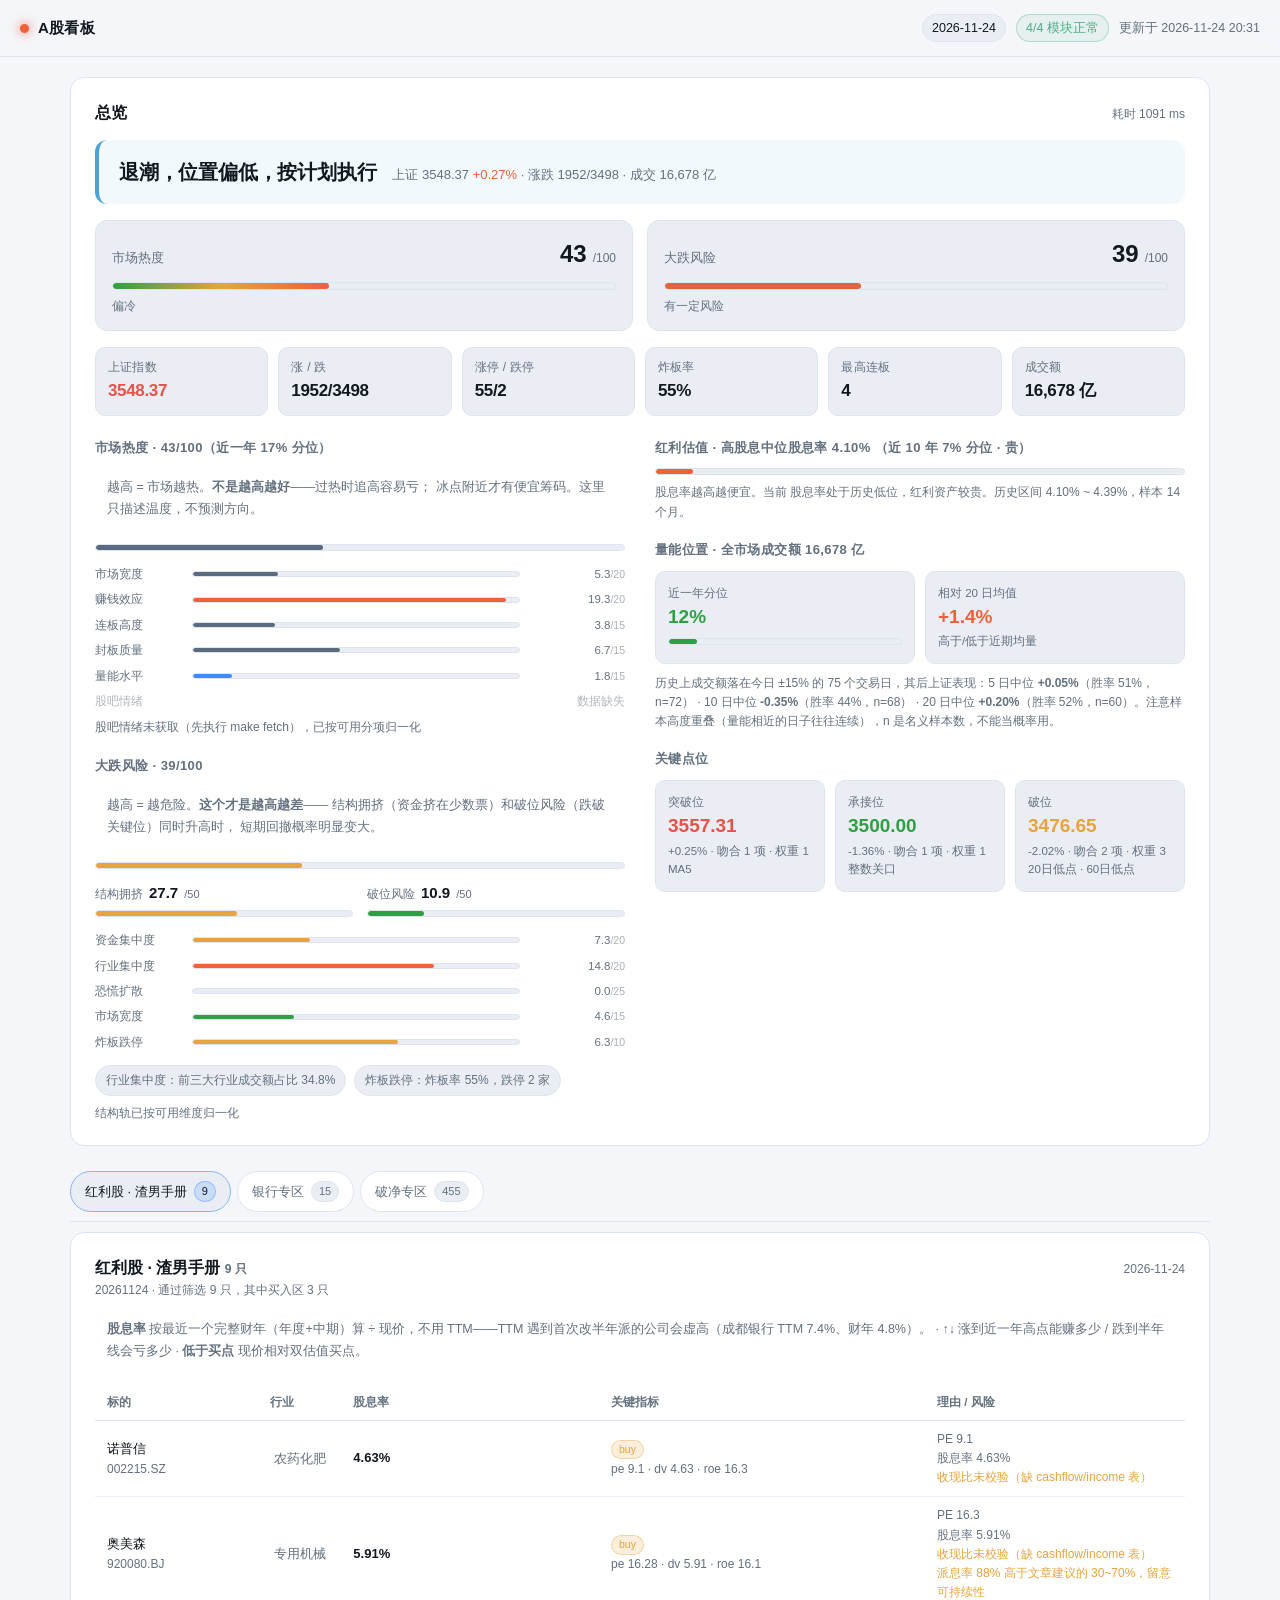
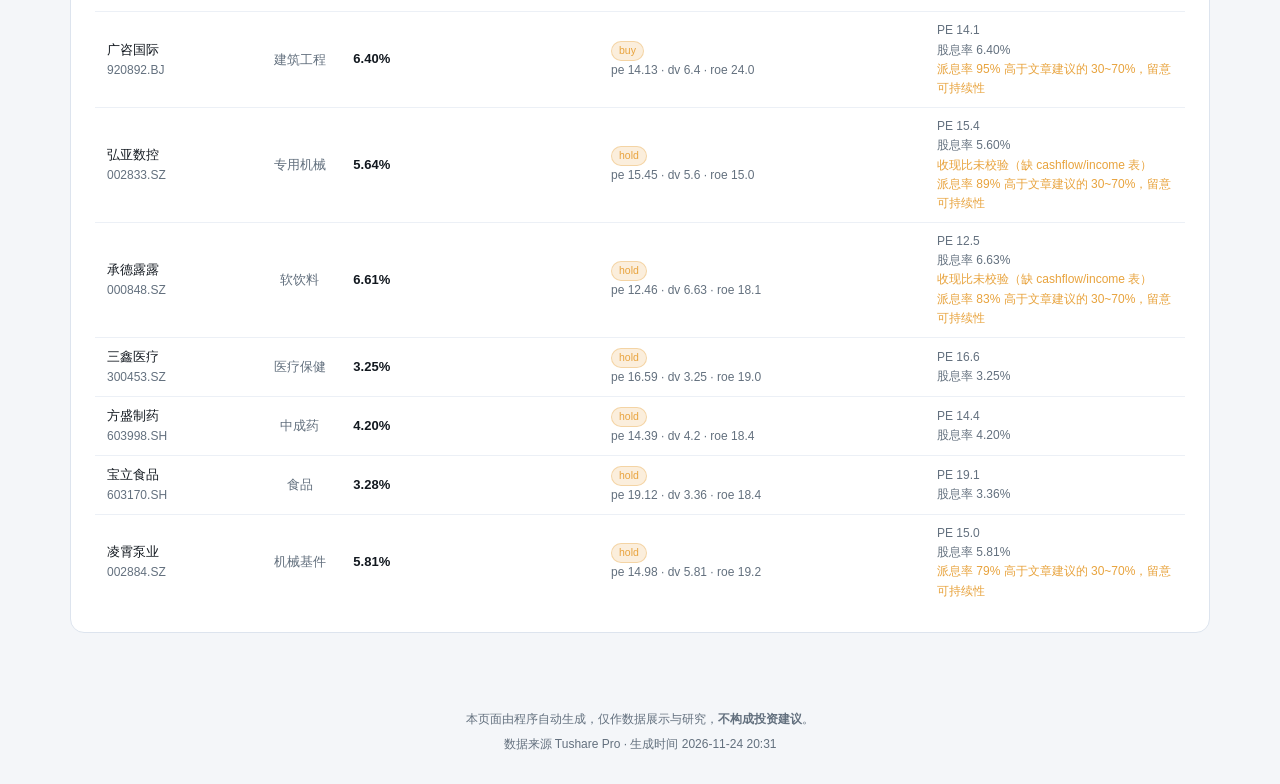
==== commit 93cb30c2: "chore: 每日数据 2026-11-24 20:31:25" ====
--- a/output/latest.html
+++ b/output/latest.html
@@ -547,9 +547,9 @@
     <span>A股看板</span>
   </div>
   <div class="meta">
-    <span class="chip">2026-11-23</span>
+    <span class="chip">2026-11-24</span>
     <span class="chip good">4/4 模块正常</span>
-    <span class="muted" id="generated">更新于 2026-11-23 20:31</span>
+    <span class="muted" id="generated">更新于 2026-11-24 20:31</span>
   </div>
 </header>
 
@@ -559,53 +559,53 @@
     <div>
       <div class="card-title">总览</div>
     </div>
-    <div class="card-sub elapsed">耗时 1073 ms</div>
+    <div class="card-sub elapsed">耗时 1091 ms</div>
   </div>
 
-  <div class="verdict warm">
-    <div class="verdict-main">温和上涨，情绪回暖，按计划执行</div>
-    <div class="verdict-sub">上证 3538.95
-      <span class="up">+0.15%</span>
-      · 涨跌 4658/783
-      · 成交 15,640 亿</div>
+  <div class="verdict cold">
+    <div class="verdict-main">退潮，位置偏低，按计划执行</div>
+    <div class="verdict-sub">上证 3548.37
+      <span class="up">+0.27%</span>
+      · 涨跌 1952/3498
+      · 成交 16,678 亿</div>
   </div>
 
   <div class="temps">
     <div class="temp">
-      <div class="temp-head"><span>市场热度</span><b>70</b><i>/100</i></div>
-      <div class="bar"><i style="width:70%"></i></div>
-      <div class="temp-foot">回暖中</div>
+      <div class="temp-head"><span>市场热度</span><b>43</b><i>/100</i></div>
+      <div class="bar"><i style="width:43%"></i></div>
+      <div class="temp-foot">偏冷</div>
     </div>
     <div class="temp">
-      <div class="temp-head"><span>大跌风险</span><b>16</b><i>/100</i></div>
-      <div class="bar risk"><i style="width:16%"></i></div>
-      <div class="temp-foot">结构健康</div>
+      <div class="temp-head"><span>大跌风险</span><b>39</b><i>/100</i></div>
+      <div class="bar risk"><i style="width:39%"></i></div>
+      <div class="temp-foot">有一定风险</div>
     </div>
   </div>
 
-  <div class="kpis compact"><div class="kpi"><div class="k">上证指数</div><div class="v up">3538.95</div></div><div class="kpi"><div class="k">涨 / 跌</div><div class="v ">4658/783</div></div><div class="kpi"><div class="k">涨停 / 跌停</div><div class="v ">146/3</div></div><div class="kpi"><div class="k">炸板率</div><div class="v ">14%</div></div><div class="kpi"><div class="k">最高连板</div><div class="v ">5</div></div><div class="kpi"><div class="k">成交额</div><div class="v ">15,640 亿</div></div></div>
+  <div class="kpis compact"><div class="kpi"><div class="k">上证指数</div><div class="v up">3548.37</div></div><div class="kpi"><div class="k">涨 / 跌</div><div class="v ">1952/3498</div></div><div class="kpi"><div class="k">涨停 / 跌停</div><div class="v ">55/2</div></div><div class="kpi"><div class="k">炸板率</div><div class="v ">55%</div></div><div class="kpi"><div class="k">最高连板</div><div class="v ">4</div></div><div class="kpi"><div class="k">成交额</div><div class="v ">16,678 亿</div></div></div>
 
   <div class="ov-grid">
     <div class="ov-col">
       
   <div class="section">
-    <h4>市场热度 · 70/100（近一年 74% 分位）</h4>
+    <h4>市场热度 · 43/100（近一年 17% 分位）</h4>
     <p class="hint">越高 = 市场越热。<b>不是越高越好</b>——过热时追高容易亏；
       冰点附近才有便宜筹码。这里只描述温度，不预测方向。</p>
-    <div class="bar"><span style="width:70%;background:var(--warm)"></span></div>
-    <div class="dims"><div class="dim"><span>市场宽度</span><div class="bar"><span style="width:100%;background:var(--hot)"></span></div><i>20.0<small>/20</small></i></div><div class="dim"><span>赚钱效应</span><div class="bar"><span style="width:98%;background:var(--hot)"></span></div><i>19.6<small>/20</small></i></div><div class="dim"><span>连板高度</span><div class="bar"><span style="width:38%;background:var(--flat)"></span></div><i>5.6<small>/15</small></i></div><div class="dim"><span>封板质量</span><div class="bar"><span style="width:86%;background:var(--hot)"></span></div><i>12.9<small>/15</small></i></div><div class="dim"><span>量能水平</span><div class="bar"><span style="width:7%;background:var(--cold)"></span></div><i>1.1<small>/15</small></i></div><div class="dim off"><span>股吧情绪</span><i>数据缺失</i></div></div>
+    <div class="bar"><span style="width:43%;background:var(--flat)"></span></div>
+    <div class="dims"><div class="dim"><span>市场宽度</span><div class="bar"><span style="width:26%;background:var(--flat)"></span></div><i>5.3<small>/20</small></i></div><div class="dim"><span>赚钱效应</span><div class="bar"><span style="width:96%;background:var(--hot)"></span></div><i>19.3<small>/20</small></i></div><div class="dim"><span>连板高度</span><div class="bar"><span style="width:25%;background:var(--flat)"></span></div><i>3.8<small>/15</small></i></div><div class="dim"><span>封板质量</span><div class="bar"><span style="width:45%;background:var(--flat)"></span></div><i>6.7<small>/15</small></i></div><div class="dim"><span>量能水平</span><div class="bar"><span style="width:12%;background:var(--cold)"></span></div><i>1.8<small>/15</small></i></div><div class="dim off"><span>股吧情绪</span><i>数据缺失</i></div></div>
     <div class="card-sub" style="margin-top:8px">股吧情绪未获取（先执行 make fetch），已按可用分项归一化</div>
   </div>
       
   <div class="section">
-    <h4>大跌风险 · 16/100</h4>
+    <h4>大跌风险 · 39/100</h4>
     <p class="hint">越高 = 越危险。<b>这个才是越高越差</b>——
       结构拥挤（资金挤在少数票）和破位风险（跌破关键位）同时升高时，
       短期回撤概率明显变大。</p>
-    <div class="bar"><span style="width:16%;background:var(--good)"></span></div>
-    <div class="tracks"><div class="track"><div class="t-head"><span>结构拥挤</span><b>15.6</b><small>/50</small></div><div class="bar"><span style="width:31%;background:var(--good)"></span></div></div><div class="track"><div class="t-head"><span>破位风险</span><b>0.5</b><small>/50</small></div><div class="bar"><span style="width:1%;background:var(--good)"></span></div></div></div>
-    <div class="dims"><div class="dim"><span>资金集中度</span><div class="bar"><span style="width:0%;background:var(--good)"></span></div><i>0.0<small>/20</small></i></div><div class="dim"><span>行业集中度</span><div class="bar"><span style="width:62%;background:var(--warm)"></span></div><i>12.5<small>/20</small></i></div><div class="dim"><span>恐慌扩散</span><div class="bar"><span style="width:0%;background:var(--good)"></span></div><i>0.0<small>/25</small></i></div><div class="dim"><span>市场宽度</span><div class="bar"><span style="width:0%;background:var(--good)"></span></div><i>0.0<small>/15</small></i></div><div class="dim"><span>炸板跌停</span><div class="bar"><span style="width:5%;background:var(--good)"></span></div><i>0.5<small>/10</small></i></div></div>
-    <ul class="reasons"><li>行业集中度：前三大行业成交额占比 32.5%</li></ul>
+    <div class="bar"><span style="width:39%;background:var(--warm)"></span></div>
+    <div class="tracks"><div class="track"><div class="t-head"><span>结构拥挤</span><b>27.7</b><small>/50</small></div><div class="bar"><span style="width:55%;background:var(--warm)"></span></div></div><div class="track"><div class="t-head"><span>破位风险</span><b>10.9</b><small>/50</small></div><div class="bar"><span style="width:22%;background:var(--good)"></span></div></div></div>
+    <div class="dims"><div class="dim"><span>资金集中度</span><div class="bar"><span style="width:36%;background:var(--warm)"></span></div><i>7.3<small>/20</small></i></div><div class="dim"><span>行业集中度</span><div class="bar"><span style="width:74%;background:var(--hot)"></span></div><i>14.8<small>/20</small></i></div><div class="dim"><span>恐慌扩散</span><div class="bar"><span style="width:0%;background:var(--good)"></span></div><i>0.0<small>/25</small></i></div><div class="dim"><span>市场宽度</span><div class="bar"><span style="width:31%;background:var(--good)"></span></div><i>4.6<small>/15</small></i></div><div class="dim"><span>炸板跌停</span><div class="bar"><span style="width:63%;background:var(--warm)"></span></div><i>6.3<small>/10</small></i></div></div>
+    <ul class="reasons"><li>行业集中度：前三大行业成交额占比 34.8%</li><li>炸板跌停：炸板率 55%，跌停 2 家</li></ul>
     <div class="card-sub" style="margin-top:8px">结构轨已按可用维度归一化</div>
   </div>
     </div>
@@ -623,27 +623,27 @@
       </div>
 
       <div class="section">
-        <h4>量能位置 · 全市场成交额 15,640 亿</h4>
-        <div class="levels"><div class="lv"><div class="name">近一年分位</div><div class="price down">7%</div><div class="bar" style="margin-top:6px"><span style="width:7%;background:var(--good)"></span></div></div><div class="lv"><div class="name">相对 20 日均值</div><div class="price down">-4.4%</div><div class="dist">高于/低于近期均量</div></div></div><div class="card-sub" style="margin-top:10px">历史上成交额落在今日 ±15% 的 56 个交易日，其后上证表现：5 日中位 <b>-0.38%</b>（胜率 42%，n=52） · 10 日中位 <b>-0.69%</b>（胜率 38%，n=48） · 20 日中位 <b>-1.67%</b>（胜率 45%，n=40）。注意样本高度重叠（量能相近的日子往往连续），n 是名义样本数，不能当概率用。</div>
+        <h4>量能位置 · 全市场成交额 16,678 亿</h4>
+        <div class="levels"><div class="lv"><div class="name">近一年分位</div><div class="price down">12%</div><div class="bar" style="margin-top:6px"><span style="width:12%;background:var(--good)"></span></div></div><div class="lv"><div class="name">相对 20 日均值</div><div class="price up">+1.4%</div><div class="dist">高于/低于近期均量</div></div></div><div class="card-sub" style="margin-top:10px">历史上成交额落在今日 ±15% 的 75 个交易日，其后上证表现：5 日中位 <b>+0.05%</b>（胜率 51%，n=72） · 10 日中位 <b>-0.35%</b>（胜率 44%，n=68） · 20 日中位 <b>+0.20%</b>（胜率 52%，n=60）。注意样本高度重叠（量能相近的日子往往连续），n 是名义样本数，不能当概率用。</div>
       </div>
 
       <div class="section">
         <h4>关键点位</h4>
-        <div class="levels"><div class="lv resist"><div class="name">突破位</div><div class="price">3553.48</div><div class="dist">+0.41% · 吻合 2 项 · 权重 3</div><div class="dist">缺口 · MA5</div></div><div class="lv support"><div class="name">承接位</div><div class="price">3500.00</div><div class="dist">-1.10% · 吻合 1 项 · 权重 1</div><div class="dist">整数关口</div></div><div class="lv break"><div class="name">破位</div><div class="price">3476.65</div><div class="dist">-1.76% · 吻合 2 项 · 权重 3</div><div class="dist">20日低点 · 60日低点</div></div></div>
+        <div class="levels"><div class="lv resist"><div class="name">突破位</div><div class="price">3557.31</div><div class="dist">+0.25% · 吻合 1 项 · 权重 1</div><div class="dist">MA5</div></div><div class="lv support"><div class="name">承接位</div><div class="price">3500.00</div><div class="dist">-1.36% · 吻合 1 项 · 权重 1</div><div class="dist">整数关口</div></div><div class="lv break"><div class="name">破位</div><div class="price">3476.65</div><div class="dist">-2.02% · 吻合 2 项 · 权重 3</div><div class="dist">20日低点 · 60日低点</div></div></div>
       </div>
     </div>
   </div>
 </div>
-<section class="tabs" data-tabs data-default="dividend"><div class="tabbar" role="tablist"><button class="tab active" data-tab="dividend" role="tab" aria-selected="true">红利股 · 渣男手册<span class="n">9</span></button><button class="tab" data-tab="bank" role="tab" aria-selected="false">银行专区<span class="n">15</span></button><button class="tab" data-tab="subbook" role="tab" aria-selected="false">破净专区<span class="n">432</span></button></div><div class="panel active" data-panel="dividend" role="tabpanel">
+<section class="tabs" data-tabs data-default="dividend"><div class="tabbar" role="tablist"><button class="tab active" data-tab="dividend" role="tab" aria-selected="true">红利股 · 渣男手册<span class="n">9</span></button><button class="tab" data-tab="bank" role="tab" aria-selected="false">银行专区<span class="n">15</span></button><button class="tab" data-tab="subbook" role="tab" aria-selected="false">破净专区<span class="n">455</span></button></div><div class="panel active" data-panel="dividend" role="tabpanel">
 <div class="card">
   
   <div class="card-head">
     <div>
       <div class="card-title">红利股 · 渣男手册 <span class="card-sub">9 只</span></div>
-      <div class="card-sub">20261123 · 通过筛选 9 只，其中买入区 3 只</div>
+      <div class="card-sub">20261124 · 通过筛选 9 只，其中买入区 3 只</div>
       
     </div>
-    <div class="card-sub">2026-11-23</div>
+    <div class="card-sub">2026-11-24</div>
   </div>
   <p class="legend"><b>股息率</b> 按最近一个完整财年（年度+中期）算 ÷ 现价，不用 TTM——TTM 遇到首次改半年派的公司会虚高（成都银行 TTM 7.4%、财年 4.8%）。 · <b>↑↓</b> 涨到近一年高点能赚多少 / 跌到半年线会亏多少 · <b>低于买点</b> 现价相对双估值买点。</p>
   
@@ -654,65 +654,65 @@
       <tr>
         <td class="col-name"><div>诺普信</div><div class="code">002215.SZ</div></td>
         <td class="ind">农药化肥</td>
-        <td class="score">4.41%</td>
-        <td><span class="badge ">buy</span><div class="reason">pe 9.55 · dv 4.41 · roe 16.3</div></td>
-        <td class="col-wide"><div class="reason">PE 9.5<br>股息率 4.41%</div><div class="risk">收现比未校验（缺 cashflow/income 表）</div></td>
+        <td class="score">4.63%</td>
+        <td><span class="badge ">buy</span><div class="reason">pe 9.1 · dv 4.63 · roe 16.3</div></td>
+        <td class="col-wide"><div class="reason">PE 9.1<br>股息率 4.63%</div><div class="risk">收现比未校验（缺 cashflow/income 表）</div></td>
       </tr>
       <tr>
         <td class="col-name"><div>奥美森</div><div class="code">920080.BJ</div></td>
         <td class="ind">专用机械</td>
-        <td class="score">5.87%</td>
-        <td><span class="badge ">buy</span><div class="reason">pe 16.39 · dv 5.87 · roe 16.1</div></td>
-        <td class="col-wide"><div class="reason">PE 16.4<br>股息率 5.87%</div><div class="risk">收现比未校验（缺 cashflow/income 表）<br>派息率 88% 高于文章建议的 30~70%，留意可持续性</div></td>
+        <td class="score">5.91%</td>
+        <td><span class="badge ">buy</span><div class="reason">pe 16.28 · dv 5.91 · roe 16.1</div></td>
+        <td class="col-wide"><div class="reason">PE 16.3<br>股息率 5.91%</div><div class="risk">收现比未校验（缺 cashflow/income 表）<br>派息率 88% 高于文章建议的 30~70%，留意可持续性</div></td>
       </tr>
       <tr>
         <td class="col-name"><div>广咨国际</div><div class="code">920892.BJ</div></td>
         <td class="ind">建筑工程</td>
-        <td class="score">6.25%</td>
-        <td><span class="badge ">buy</span><div class="reason">pe 14.47 · dv 6.25 · roe 24.0</div></td>
-        <td class="col-wide"><div class="reason">PE 14.5<br>股息率 6.25%</div><div class="risk">派息率 95% 高于文章建议的 30~70%，留意可持续性</div></td>
+        <td class="score">6.40%</td>
+        <td><span class="badge ">buy</span><div class="reason">pe 14.13 · dv 6.4 · roe 24.0</div></td>
+        <td class="col-wide"><div class="reason">PE 14.1<br>股息率 6.40%</div><div class="risk">派息率 95% 高于文章建议的 30~70%，留意可持续性</div></td>
       </tr>
       <tr>
         <td class="col-name"><div>弘亚数控</div><div class="code">002833.SZ</div></td>
         <td class="ind">专用机械</td>
-        <td class="score">5.54%</td>
-        <td><span class="badge ">hold</span><div class="reason">pe 15.73 · dv 5.5 · roe 15.0</div></td>
-        <td class="col-wide"><div class="reason">PE 15.7<br>股息率 5.50%</div><div class="risk">收现比未校验（缺 cashflow/income 表）<br>派息率 89% 高于文章建议的 30~70%，留意可持续性</div></td>
+        <td class="score">5.64%</td>
+        <td><span class="badge ">hold</span><div class="reason">pe 15.45 · dv 5.6 · roe 15.0</div></td>
+        <td class="col-wide"><div class="reason">PE 15.4<br>股息率 5.60%</div><div class="risk">收现比未校验（缺 cashflow/income 表）<br>派息率 89% 高于文章建议的 30~70%，留意可持续性</div></td>
       </tr>
       <tr>
         <td class="col-name"><div>承德露露</div><div class="code">000848.SZ</div></td>
         <td class="ind">软饮料</td>
-        <td class="score">6.53%</td>
-        <td><span class="badge ">hold</span><div class="reason">pe 12.6 · dv 6.55 · roe 18.1</div></td>
-        <td class="col-wide"><div class="reason">PE 12.6<br>股息率 6.55%</div><div class="risk">收现比未校验（缺 cashflow/income 表）<br>派息率 83% 高于文章建议的 30~70%，留意可持续性</div></td>
+        <td class="score">6.61%</td>
+        <td><span class="badge ">hold</span><div class="reason">pe 12.46 · dv 6.63 · roe 18.1</div></td>
+        <td class="col-wide"><div class="reason">PE 12.5<br>股息率 6.63%</div><div class="risk">收现比未校验（缺 cashflow/income 表）<br>派息率 83% 高于文章建议的 30~70%，留意可持续性</div></td>
       </tr>
       <tr>
         <td class="col-name"><div>三鑫医疗</div><div class="code">300453.SZ</div></td>
         <td class="ind">医疗保健</td>
-        <td class="score">3.21%</td>
-        <td><span class="badge ">hold</span><div class="reason">pe 16.83 · dv 3.21 · roe 19.0</div></td>
-        <td class="col-wide"><div class="reason">PE 16.8<br>股息率 3.21%</div></td>
+        <td class="score">3.25%</td>
+        <td><span class="badge ">hold</span><div class="reason">pe 16.59 · dv 3.25 · roe 19.0</div></td>
+        <td class="col-wide"><div class="reason">PE 16.6<br>股息率 3.25%</div></td>
+      </tr>
+      <tr>
+        <td class="col-name"><div>方盛制药</div><div class="code">603998.SH</div></td>
+        <td class="ind">中成药</td>
+        <td class="score">4.20%</td>
+        <td><span class="badge ">hold</span><div class="reason">pe 14.39 · dv 4.2 · roe 18.4</div></td>
+        <td class="col-wide"><div class="reason">PE 14.4<br>股息率 4.20%</div></td>
       </tr>
       <tr>
         <td class="col-name"><div>宝立食品</div><div class="code">603170.SH</div></td>
         <td class="ind">食品</td>
-        <td class="score">3.24%</td>
-        <td><span class="badge ">hold</span><div class="reason">pe 19.38 · dv 3.31 · roe 18.4</div></td>
-        <td class="col-wide"><div class="reason">PE 19.4<br>股息率 3.31%</div></td>
-      </tr>
-      <tr>
-        <td class="col-name"><div>方盛制药</div><div class="code">603998.SH</div></td>
-        <td class="ind">中成药</td>
-        <td class="score">4.10%</td>
-        <td><span class="badge ">hold</span><div class="reason">pe 14.75 · dv 4.1 · roe 18.4</div></td>
-        <td class="col-wide"><div class="reason">PE 14.8<br>股息率 4.10%</div></td>
+        <td class="score">3.28%</td>
+        <td><span class="badge ">hold</span><div class="reason">pe 19.12 · dv 3.36 · roe 18.4</div></td>
+        <td class="col-wide"><div class="reason">PE 19.1<br>股息率 3.36%</div></td>
       </tr>
       <tr>
         <td class="col-name"><div>凌霄泵业</div><div class="code">002884.SZ</div></td>
         <td class="ind">机械基件</td>
-        <td class="score">5.76%</td>
-        <td><span class="badge ">hold</span><div class="reason">pe 15.1 · dv 5.76 · roe 19.2</div></td>
-        <td class="col-wide"><div class="reason">PE 15.1<br>股息率 5.76%</div><div class="risk">派息率 79% 高于文章建议的 30~70%，留意可持续性</div></td>
+        <td class="score">5.81%</td>
+        <td><span class="badge ">hold</span><div class="reason">pe 14.98 · dv 5.81 · roe 19.2</div></td>
+        <td class="col-wide"><div class="reason">PE 15.0<br>股息率 5.81%</div><div class="risk">派息率 79% 高于文章建议的 30~70%，留意可持续性</div></td>
       </tr></tbody>
     </table>
   </div>
@@ -727,7 +727,7 @@
       <div class="card-sub">银行 42 只 · 通过 15 只 · 基本面过关 15 只，按股息率排序（不按盈亏比——见 README 的回测结论）</div>
       
     </div>
-    <div class="card-sub">2026-11-23</div>
+    <div class="card-sub">2026-11-24</div>
   </div>
   <p class="legend"><b>股息率</b> 按最近一个完整财年（年度+中期）算 ÷ 现价。 · <b>↑↓</b> 涨到近一年高点能赚多少 / 跌到半年线会亏多少 · <b>低于买点</b> 现价相对双估值买点。</p>
   
@@ -738,100 +738,100 @@
       <tr>
         <td class="col-name"><div>上海银行</div><div class="code">601229.SH</div></td>
         <td class="ind">银行</td>
-        <td class="score">5.91%</td>
-        <td><span class="badge ">↑16.5% ↓0.0%</span><span class="badge ">低于买点 19.4%</span><div class="reason">pe 6.37 · dv 5.89 · dv_annual 5.91</div></td>
-        <td class="col-wide"><div class="reason">PE 6.4<br>股息率 5.89%</div></td>
+        <td class="score">6.03%</td>
+        <td><span class="badge ">↑18.9% ↓0.0%</span><span class="badge ">低于买点 21.1%</span><div class="reason">pe 6.24 · dv 6.01 · dv_annual 6.03</div></td>
+        <td class="col-wide"><div class="reason">PE 6.2<br>股息率 6.01%</div></td>
       </tr>
       <tr>
         <td class="col-name"><div>兴业银行</div><div class="code">601166.SH</div></td>
         <td class="ind">银行</td>
-        <td class="score">5.31%</td>
-        <td><span class="badge ">↑7.7% ↓8.7%</span><span class="badge ">低于买点 27.3%</span><div class="reason">pe 5.65 · dv 5.31 · dv_annual 5.31</div></td>
-        <td class="col-wide"><div class="reason">PE 5.7<br>股息率 5.31%</div></td>
+        <td class="score">5.28%</td>
+        <td><span class="badge ">↑6.9% ↓9.3%</span><span class="badge ">低于买点 26.8%</span><div class="reason">pe 5.69 · dv 5.28 · dv_annual 5.28</div></td>
+        <td class="col-wide"><div class="reason">PE 5.7<br>股息率 5.28%</div></td>
       </tr>
       <tr>
         <td class="col-name"><div>江阴银行</div><div class="code">002807.SZ</div></td>
         <td class="ind">银行</td>
-        <td class="score">5.12%</td>
-        <td><span class="badge ">年度股息 5.1%</span><span class="badge ">↑17.4% ↓4.9%</span><span class="badge ">低于买点 15.8%</span><div class="reason">pe 5.55 · dv 6.98 · dv_annual 5.12</div></td>
-        <td class="col-wide"><div class="reason">PE 5.6<br>股息率 6.98%</div><div class="risk">派息率 26% 偏低</div></td>
+        <td class="score">5.21%</td>
+        <td><span class="badge ">年度股息 5.2%</span><span class="badge ">↑19.0% ↓3.1%</span><span class="badge ">低于买点 17.4%</span><div class="reason">pe 5.45 · dv 7.11 · dv_annual 5.21</div></td>
+        <td class="col-wide"><div class="reason">PE 5.4<br>股息率 7.11%</div><div class="risk">派息率 26% 偏低</div></td>
       </tr>
       <tr>
         <td class="col-name"><div>平安银行</div><div class="code">000001.SZ</div></td>
         <td class="ind">银行</td>
-        <td class="score">4.83%</td>
-        <td><span class="badge ">↑0.0% ↓8.3%</span><span class="badge ">低于买点 14.3%</span><div class="reason">pe 5.51 · dv 4.94 · dv_annual 4.83</div></td>
-        <td class="col-wide"><div class="reason">PE 5.5<br>股息率 4.94%</div><div class="risk">派息率 29% 偏低</div></td>
+        <td class="score">4.85%</td>
+        <td><span class="badge ">↑0.3% ↓7.9%</span><span class="badge ">低于买点 14.6%</span><div class="reason">pe 5.49 · dv 4.95 · dv_annual 4.85</div></td>
+        <td class="col-wide"><div class="reason">PE 5.5<br>股息率 4.95%</div><div class="risk">派息率 29% 偏低</div></td>
       </tr>
       <tr>
         <td class="col-name"><div>苏农银行</div><div class="code">603323.SH</div></td>
         <td class="ind">银行</td>
-        <td class="score">4.70%</td>
-        <td><span class="badge ">↑20.4% ↓1.9%</span><span class="badge ">低于买点 8.3%</span><div class="reason">pe 4.78 · dv 4.68 · dv_annual 4.7</div></td>
-        <td class="col-wide"><div class="reason">PE 4.8<br>股息率 4.68%</div><div class="risk">派息率 21% 偏低</div></td>
+        <td class="score">4.74%</td>
+        <td><span class="badge ">↑20.3% ↓1.1%</span><span class="badge ">低于买点 9.2%</span><div class="reason">pe 4.73 · dv 4.72 · dv_annual 4.74</div></td>
+        <td class="col-wide"><div class="reason">PE 4.7<br>股息率 4.72%</div><div class="risk">派息率 21% 偏低</div></td>
       </tr>
       <tr>
         <td class="col-name"><div>招商银行</div><div class="code">600036.SH</div></td>
         <td class="ind">银行</td>
-        <td class="score">4.66%</td>
-        <td><span class="badge ">↑1.7% ↓7.5%</span><span class="badge ">低于买点 5.4%</span><div class="reason">pe 7.14 · dv 4.66 · dv_annual 4.66</div></td>
-        <td class="col-wide"><div class="reason">PE 7.1<br>股息率 4.66%</div></td>
+        <td class="score">4.63%</td>
+        <td><span class="badge ">↑1.1% ↓7.9%</span><span class="badge ">低于买点 4.8%</span><div class="reason">pe 7.18 · dv 4.63 · dv_annual 4.63</div></td>
+        <td class="col-wide"><div class="reason">PE 7.2<br>股息率 4.63%</div></td>
       </tr>
       <tr>
         <td class="col-name"><div>沪农商行</div><div class="code">601825.SH</div></td>
         <td class="ind">银行</td>
-        <td class="score">4.53%</td>
-        <td><span class="badge ">↑3.1% ↓10.2%</span><span class="badge ">还需跌 7.0%</span><div class="reason">pe 7.45 · dv 4.62 · dv_annual 4.53</div></td>
-        <td class="col-wide"><div class="reason">PE 7.5<br>股息率 4.62%</div></td>
+        <td class="score">4.51%</td>
+        <td><span class="badge ">↑2.6% ↓10.5%</span><span class="badge ">还需跌 7.5%</span><div class="reason">pe 7.49 · dv 4.6 · dv_annual 4.51</div></td>
+        <td class="col-wide"><div class="reason">PE 7.5<br>股息率 4.60%</div></td>
       </tr>
       <tr>
         <td class="col-name"><div>渝农商行</div><div class="code">601077.SH</div></td>
         <td class="ind">银行</td>
-        <td class="score">4.44%</td>
-        <td><span class="badge ">↑3.2% ↓6.2%</span><span class="badge ">还需跌 7.1%</span><div class="reason">pe 6.32 · dv 4.44 · dv_annual 4.44</div></td>
-        <td class="col-wide"><div class="reason">PE 6.3<br>股息率 4.44%</div></td>
+        <td class="score">4.43%</td>
+        <td><span class="badge ">↑2.8% ↓6.6%</span><span class="badge ">还需跌 7.6%</span><div class="reason">pe 6.35 · dv 4.43 · dv_annual 4.43</div></td>
+        <td class="col-wide"><div class="reason">PE 6.3<br>股息率 4.43%</div></td>
       </tr>
       <tr>
         <td class="col-name"><div>成都银行</div><div class="code">601838.SH</div></td>
         <td class="ind">银行</td>
-        <td class="score">4.43%</td>
-        <td><span class="badge ">年度股息 4.4%</span><span class="badge ">↑1.1% ↓8.3%</span><span class="badge ">低于买点 13.2%</span><div class="reason">pe 6.43 · dv 6.78 · dv_annual 4.43</div></td>
-        <td class="col-wide"><div class="reason">PE 6.4<br>股息率 6.78%</div></td>
+        <td class="score">4.40%</td>
+        <td><span class="badge ">年度股息 4.4%</span><span class="badge ">↑0.4% ↓8.8%</span><span class="badge ">低于买点 12.6%</span><div class="reason">pe 6.47 · dv 6.74 · dv_annual 4.4</div></td>
+        <td class="col-wide"><div class="reason">PE 6.5<br>股息率 6.74%</div></td>
       </tr>
       <tr>
         <td class="col-name"><div>长沙银行</div><div class="code">601577.SH</div></td>
         <td class="ind">银行</td>
-        <td class="score">4.27%</td>
-        <td><span class="badge ">↑1.9% ↓5.0%</span><span class="badge ">低于买点 9.9%</span><div class="reason">pe 4.79 · dv 4.47 · dv_annual 4.27</div></td>
-        <td class="col-wide"><div class="reason">PE 4.8<br>股息率 4.47%</div><div class="risk">派息率 22% 偏低</div></td>
+        <td class="score">4.30%</td>
+        <td><span class="badge ">↑2.5% ↓4.4%</span><span class="badge ">低于买点 10.5%</span><div class="reason">pe 4.76 · dv 4.5 · dv_annual 4.3</div></td>
+        <td class="col-wide"><div class="reason">PE 4.8<br>股息率 4.50%</div><div class="risk">派息率 22% 偏低</div></td>
       </tr>
       <tr>
         <td class="col-name"><div>江苏银行</div><div class="code">600919.SH</div></td>
         <td class="ind">银行</td>
-        <td class="score">4.18%</td>
-        <td><span class="badge ">↑1.2% ↓11.2%</span><span class="badge ">低于买点 4.0%</span><div class="reason">pe 6.69 · dv 4.18 · dv_annual 4.18</div></td>
-        <td class="col-wide"><div class="reason">PE 6.7<br>股息率 4.18%</div></td>
+        <td class="score">4.16%</td>
+        <td><span class="badge ">↑0.7% ↓11.5%</span><span class="badge ">低于买点 3.5%</span><div class="reason">pe 6.73 · dv 4.16 · dv_annual 4.16</div></td>
+        <td class="col-wide"><div class="reason">PE 6.7<br>股息率 4.16%</div></td>
       </tr>
       <tr>
         <td class="col-name"><div>无锡银行</div><div class="code">600908.SH</div></td>
         <td class="ind">银行</td>
-        <td class="score">4.03%</td>
-        <td><span class="badge ">↑5.7% ↓5.5%</span><span class="badge ">还需跌 6.9%</span><div class="reason">pe 5.55 · dv 4.03 · dv_annual 4.03</div></td>
-        <td class="col-wide"><div class="reason">PE 5.6<br>股息率 4.03%</div><div class="risk">派息率 24% 偏低</div></td>
+        <td class="score">4.07%</td>
+        <td><span class="badge ">↑5.9% ↓4.4%</span><span class="badge ">还需跌 5.7%</span><div class="reason">pe 5.49 · dv 4.07 · dv_annual 4.07</div></td>
+        <td class="col-wide"><div class="reason">PE 5.5<br>股息率 4.07%</div><div class="risk">派息率 24% 偏低</div></td>
       </tr>
       <tr>
         <td class="col-name"><div>中信银行</div><div class="code">601998.SH</div></td>
         <td class="ind">银行</td>
-        <td class="score">3.94%</td>
-        <td><span class="badge ">↑0.0% ↓14.3%</span><span class="badge ">还需跌 20.7%</span><div class="reason">pe 7.41 · dv 4.1 · dv_annual 3.94</div></td>
-        <td class="col-wide"><div class="reason">PE 7.4<br>股息率 4.10%</div></td>
+        <td class="score">3.99%</td>
+        <td><span class="badge ">↑1.3% ↓13.0%</span><span class="badge ">还需跌 19.2%</span><div class="reason">pe 7.32 · dv 4.15 · dv_annual 3.99</div></td>
+        <td class="col-wide"><div class="reason">PE 7.3<br>股息率 4.15%</div></td>
       </tr>
       <tr>
         <td class="col-name"><div>瑞丰银行</div><div class="code">601528.SH</div></td>
         <td class="ind">银行</td>
-        <td class="score">3.90%</td>
-        <td><span class="badge ">年度股息 3.9%</span><span class="badge ">↑6.9% ↓7.5%</span><span class="badge ">还需跌 10.5%</span><div class="reason">pe 5.34 · dv 5.75 · dv_annual 3.9</div></td>
-        <td class="col-wide"><div class="reason">PE 5.3<br>股息率 5.75%</div><div class="risk">派息率 21% 偏低</div></td>
+        <td class="score">3.95%</td>
+        <td><span class="badge ">年度股息 4.0%</span><span class="badge ">↑8.5% ↓6.0%</span><span class="badge ">还需跌 8.9%</span><div class="reason">pe 5.26 · dv 5.84 · dv_annual 3.95</div></td>
+        <td class="col-wide"><div class="reason">PE 5.3<br>股息率 5.84%</div><div class="risk">派息率 21% 偏低</div></td>
       </tr>
       <tr>
         <td class="col-name"><div>杭州银行</div><div class="code">600926.SH</div></td>
@@ -847,7 +847,7 @@
     <summary>未通过门槛的 27 只（点开看原因）</summary>
     <div class="table-wrap"><table>
       <thead><tr><th>标的</th><th>代码</th><th>卡在哪</th></tr></thead>
-      <tbody><tr><td>中国银行</td><td class="code">601988.SH</td><td>PE 9.4 &gt; 8</td></tr><tr><td>交通银行</td><td class="code">601328.SH</td><td>股息率 3.64% &lt; 4%</td></tr><tr><td>光大银行</td><td class="code">601818.SH</td><td>ROE 6.5% &lt; 8%</td></tr><tr><td>兰州银行</td><td class="code">001227.SZ</td><td>股息率 3.79% &lt; 4%</td></tr><tr><td>农业银行</td><td class="code">601288.SH</td><td>PE 8.9 &gt; 8</td></tr><tr><td>北京银行</td><td class="code">601169.SH</td><td>ROE 5.5% &lt; 8%</td></tr><tr><td>华夏银行</td><td class="code">600015.SH</td><td>ROE 7.2% &lt; 8%</td></tr><tr><td>南京银行</td><td class="code">601009.SH</td><td>股息率 1.66% &lt; 4%</td></tr><tr><td>厦门银行</td><td class="code">601187.SH</td><td>股息率 3.81% &lt; 4%</td></tr><tr><td>宁波银行</td><td class="code">002142.SZ</td><td>股息率 3.70% &lt; 4%</td></tr><tr><td>工商银行</td><td class="code">601398.SH</td><td>PE 8.5 &gt; 8</td></tr><tr><td>常熟银行</td><td class="code">601128.SH</td><td>股息率 3.82% &lt; 4%</td></tr><tr><td>建设银行</td><td class="code">601939.SH</td><td>PE 9.1 &gt; 8</td></tr><tr><td>张家港行</td><td class="code">002839.SZ</td><td>股息率 2.68% &lt; 4%</td></tr><tr><td>民生银行</td><td class="code">600016.SH</td><td>ROE 4.6% &lt; 8%</td></tr><tr><td>浙商银行</td><td class="code">601916.SH</td><td>ROE 6.4% &lt; 8%</td></tr><tr><td>浦发银行</td><td class="code">600000.SH</td><td>股息率 3.91% &lt; 4%</td></tr><tr><td>紫金银行</td><td class="code">601860.SH</td><td>ROE 6.2% &lt; 8%</td></tr><tr><td>苏州银行</td><td class="code">002966.SZ</td><td>股息率 1.51% &lt; 4%</td></tr><tr><td>西安银行</td><td class="code">600928.SH</td><td>股息率 2.67% &lt; 4%</td></tr><tr><td>贵阳银行</td><td class="code">601997.SH</td><td>ROE 7.7% &lt; 8%</td></tr><tr><td>邮储银行</td><td class="code">601658.SH</td><td>股息率 3.72% &lt; 4%</td></tr><tr><td>郑州银行</td><td class="code">002936.SZ</td><td>PE 8.0 &gt; 8</td></tr><tr><td>重庆银行</td><td class="code">601963.SH</td><td>股息率 3.97% &lt; 4%</td></tr><tr><td>青农商行</td><td class="code">002958.SZ</td><td>ROE 7.3% &lt; 8%</td></tr><tr><td>青岛银行</td><td class="code">002948.SZ</td><td>股息率 2.77% &lt; 4%</td></tr><tr><td>齐鲁银行</td><td class="code">601665.SH</td><td>股息率 3.68% &lt; 4%</td></tr></tbody>
+      <tbody><tr><td>中国银行</td><td class="code">601988.SH</td><td>PE 9.6 &gt; 8</td></tr><tr><td>交通银行</td><td class="code">601328.SH</td><td>股息率 3.62% &lt; 4%</td></tr><tr><td>光大银行</td><td class="code">601818.SH</td><td>ROE 6.5% &lt; 8%</td></tr><tr><td>兰州银行</td><td class="code">001227.SZ</td><td>股息率 3.85% &lt; 4%</td></tr><tr><td>农业银行</td><td class="code">601288.SH</td><td>PE 9.0 &gt; 8</td></tr><tr><td>北京银行</td><td class="code">601169.SH</td><td>ROE 5.5% &lt; 8%</td></tr><tr><td>华夏银行</td><td class="code">600015.SH</td><td>ROE 7.2% &lt; 8%</td></tr><tr><td>南京银行</td><td class="code">601009.SH</td><td>股息率 1.65% &lt; 4%</td></tr><tr><td>厦门银行</td><td class="code">601187.SH</td><td>股息率 3.92% &lt; 4%</td></tr><tr><td>宁波银行</td><td class="code">002142.SZ</td><td>股息率 3.70% &lt; 4%</td></tr><tr><td>工商银行</td><td class="code">601398.SH</td><td>PE 8.6 &gt; 8</td></tr><tr><td>常熟银行</td><td class="code">601128.SH</td><td>股息率 3.85% &lt; 4%</td></tr><tr><td>建设银行</td><td class="code">601939.SH</td><td>PE 9.1 &gt; 8</td></tr><tr><td>张家港行</td><td class="code">002839.SZ</td><td>股息率 2.74% &lt; 4%</td></tr><tr><td>民生银行</td><td class="code">600016.SH</td><td>ROE 4.6% &lt; 8%</td></tr><tr><td>浙商银行</td><td class="code">601916.SH</td><td>ROE 6.4% &lt; 8%</td></tr><tr><td>浦发银行</td><td class="code">600000.SH</td><td>股息率 3.93% &lt; 4%</td></tr><tr><td>紫金银行</td><td class="code">601860.SH</td><td>ROE 6.2% &lt; 8%</td></tr><tr><td>苏州银行</td><td class="code">002966.SZ</td><td>股息率 1.51% &lt; 4%</td></tr><tr><td>西安银行</td><td class="code">600928.SH</td><td>股息率 2.71% &lt; 4%</td></tr><tr><td>贵阳银行</td><td class="code">601997.SH</td><td>ROE 7.7% &lt; 8%</td></tr><tr><td>邮储银行</td><td class="code">601658.SH</td><td>股息率 3.70% &lt; 4%</td></tr><tr><td>郑州银行</td><td class="code">002936.SZ</td><td>PE 7.9 &gt; 8</td></tr><tr><td>重庆银行</td><td class="code">601963.SH</td><td>股息率 4.00% &lt; 4%</td></tr><tr><td>青农商行</td><td class="code">002958.SZ</td><td>ROE 7.3% &lt; 8%</td></tr><tr><td>青岛银行</td><td class="code">002948.SZ</td><td>股息率 2.77% &lt; 4%</td></tr><tr><td>齐鲁银行</td><td class="code">601665.SH</td><td>股息率 3.68% &lt; 4%</td></tr></tbody>
     </table></div>
   </details>
 </div>
@@ -856,21 +856,21 @@
   
   <div class="card-head">
     <div>
-      <div class="card-title">破净专区 <span class="card-sub">432 只</span></div>
-      <div class="card-sub">20261123 · 破净 554 只（已排除银行 42 只）· 其中盈利 432 只，白马破净 14 只</div>
+      <div class="card-title">破净专区 <span class="card-sub">455 只</span></div>
+      <div class="card-sub">20261124 · 破净 581 只（已排除银行 42 只）· 其中盈利 455 只，白马破净 14 只</div>
       
     </div>
-    <div class="card-sub">2026-11-23</div>
+    <div class="card-sub">2026-11-24</div>
   </div>
   <p class="legend"><b>PB &lt; 1</b> 就是股价低于每股净资产。<b>破净 ≠ 便宜</b>——净资产可能虚高或面临减值，所以这里已排除亏损股（ROE ≤ 0），并标出白马。 · <b>白马破净</b> = ROE ≥ 12% + 连续分红 ≥ 5 年 + 股息率 ≥ 2%，长期在赚钱的公司净资产更可信。 · <b>ROE 超过 50%</b> 通常只是净资产很小，不代表质地更好。</p>
   
   <div class="ind-filter">
     <label>按行业筛选</label>
     <select id="subbook-ind" onchange="filterSubbook()">
-      <option value="">全部（432）</option>
-      <option value="建筑工程">建筑工程（30）</option><option value="证券">证券（24）</option><option value="环境保护">环境保护（20）</option><option value="汽车配件">汽车配件（19）</option><option value="化工原料">化工原料（17）</option><option value="医药商业">医药商业（13）</option><option value="电气设备">电气设备（13）</option><option value="普钢">普钢（11）</option><option value="路桥">路桥（11）</option><option value="区域地产">区域地产（10）</option><option value="火力发电">火力发电（10）</option><option value="钢加工">钢加工（9）</option><option value="仓储物流">仓储物流（8）</option><option value="农药化肥">农药化肥（8）</option><option value="新型电力">新型电力（8）</option><option value="服饰">服饰（8）</option><option value="港口">港口（8）</option><option value="化学制药">化学制药（7）</option><option value="医疗保健">医疗保健（7）</option><option value="家居用品">家居用品（7）</option><option value="水泥">水泥（7）</option><option value="煤炭开采">煤炭开采（7）</option><option value="百货">百货（7）</option><option value="食品">食品（7）</option><option value="全国地产">全国地产（6）</option><option value="出版业">出版业（6）</option><option value="家用电器">家用电器（6）</option><option value="水务">水务（6）</option><option value="商贸代理">商贸代理（5）</option><option value="园区开发">园区开发（5）</option><option value="多元金融">多元金融（5）</option><option value="广告包装">广告包装（5）</option><option value="纺织">纺织（5）</option><option value="造纸">造纸（5）</option><option value="铁路">铁路（5）</option><option value="影视音像">影视音像（4）</option><option value="汽车整车">汽车整车（4）</option><option value="特种钢">特种钢（4）</option><option value="生物制药">生物制药（4）</option><option value="石油开采">石油开采（4）</option><option value="运输设备">运输设备（4）</option><option value="铝">铝（4）</option><option value="专用机械">专用机械（3）</option><option value="中成药">中成药（3）</option><option value="供气供热">供气供热（3）</option><option value="保险">保险（3）</option><option value="其他建材">其他建材（3）</option><option value="化纤">化纤（3）</option><option value="机械基件">机械基件（3）</option><option value="水力发电">水力发电（3）</option><option value="水运">水运（3）</option><option value="塑料">塑料（2）</option><option value="工程机械">工程机械（2）</option><option value="橡胶">橡胶（2）</option><option value="玻璃">玻璃（2）</option><option value="白酒">白酒（2）</option><option value="综合类">综合类（2）</option><option value="装修装饰">装修装饰（2）</option><option value="超市连锁">超市连锁（2）</option><option value="饲料">饲料（2）</option><option value="元器件">元器件（1）</option><option value="公共交通">公共交通（1）</option><option value="农业综合">农业综合（1）</option><option value="农用机械">农用机械（1）</option><option value="商品城">商品城（1）</option><option value="房产服务">房产服务（1）</option><option value="批发业">批发业（1）</option><option value="文教休闲">文教休闲（1）</option><option value="旅游景点">旅游景点（1）</option><option value="日用化工">日用化工（1）</option><option value="染料涂料">染料涂料（1）</option><option value="汽车服务">汽车服务（1）</option><option value="渔业">渔业（1）</option><option value="焦炭加工">焦炭加工（1）</option><option value="电信运营">电信运营（1）</option><option value="电器仪表">电器仪表（1）</option><option value="石油加工">石油加工（1）</option><option value="石油贸易">石油贸易（1）</option><option value="矿物制品">矿物制品（1）</option><option value="种植业">种植业（1）</option><option value="红黄酒">红黄酒（1）</option><option value="软件服务">软件服务（1）</option><option value="轻工机械">轻工机械（1）</option><option value="陶瓷">陶瓷（1）</option>
+      <option value="">全部（455）</option>
+      <option value="建筑工程">建筑工程（30）</option><option value="证券">证券（27）</option><option value="环境保护">环境保护（22）</option><option value="汽车配件">汽车配件（19）</option><option value="化工原料">化工原料（17）</option><option value="医药商业">医药商业（13）</option><option value="普钢">普钢（13）</option><option value="电气设备">电气设备（13）</option><option value="火力发电">火力发电（11）</option><option value="路桥">路桥（11）</option><option value="农药化肥">农药化肥（10）</option><option value="区域地产">区域地产（10）</option><option value="仓储物流">仓储物流（9）</option><option value="服饰">服饰（9）</option><option value="港口">港口（9）</option><option value="钢加工">钢加工（9）</option><option value="化学制药">化学制药（8）</option><option value="新型电力">新型电力（8）</option><option value="医疗保健">医疗保健（7）</option><option value="家居用品">家居用品（7）</option><option value="家用电器">家用电器（7）</option><option value="水泥">水泥（7）</option><option value="煤炭开采">煤炭开采（7）</option><option value="百货">百货（7）</option><option value="铝">铝（7）</option><option value="食品">食品（7）</option><option value="全国地产">全国地产（6）</option><option value="出版业">出版业（6）</option><option value="多元金融">多元金融（6）</option><option value="水务">水务（6）</option><option value="商贸代理">商贸代理（5）</option><option value="园区开发">园区开发（5）</option><option value="广告包装">广告包装（5）</option><option value="纺织">纺织（5）</option><option value="造纸">造纸（5）</option><option value="铁路">铁路（5）</option><option value="影视音像">影视音像（4）</option><option value="汽车整车">汽车整车（4）</option><option value="特种钢">特种钢（4）</option><option value="生物制药">生物制药（4）</option><option value="石油开采">石油开采（4）</option><option value="运输设备">运输设备（4）</option><option value="专用机械">专用机械（3）</option><option value="中成药">中成药（3）</option><option value="供气供热">供气供热（3）</option><option value="保险">保险（3）</option><option value="其他建材">其他建材（3）</option><option value="化纤">化纤（3）</option><option value="机械基件">机械基件（3）</option><option value="水力发电">水力发电（3）</option><option value="水运">水运（3）</option><option value="玻璃">玻璃（3）</option><option value="塑料">塑料（2）</option><option value="工程机械">工程机械（2）</option><option value="橡胶">橡胶（2）</option><option value="白酒">白酒（2）</option><option value="综合类">综合类（2）</option><option value="装修装饰">装修装饰（2）</option><option value="超市连锁">超市连锁（2）</option><option value="软件服务">软件服务（2）</option><option value="陶瓷">陶瓷（2）</option><option value="饲料">饲料（2）</option><option value="元器件">元器件（1）</option><option value="公共交通">公共交通（1）</option><option value="农业综合">农业综合（1）</option><option value="农用机械">农用机械（1）</option><option value="商品城">商品城（1）</option><option value="房产服务">房产服务（1）</option><option value="批发业">批发业（1）</option><option value="文教休闲">文教休闲（1）</option><option value="旅游景点">旅游景点（1）</option><option value="日用化工">日用化工（1）</option><option value="染料涂料">染料涂料（1）</option><option value="汽车服务">汽车服务（1）</option><option value="渔业">渔业（1）</option><option value="焦炭加工">焦炭加工（1）</option><option value="电信运营">电信运营（1）</option><option value="电器仪表">电器仪表（1）</option><option value="石油加工">石油加工（1）</option><option value="石油贸易">石油贸易（1）</option><option value="矿物制品">矿物制品（1）</option><option value="种植业">种植业（1）</option><option value="红黄酒">红黄酒（1）</option><option value="轻工机械">轻工机械（1）</option><option value="铅锌">铅锌（1）</option>
     </select>
-    <span class="ind-count" id="subbook-count">共 432 只</span>
+    <span class="ind-count" id="subbook-count">共 455 只</span>
   </div>
   <script>
   function filterSubbook() {
@@ -894,38 +894,38 @@
       <tr data-ind="普钢">
         <td class="col-name"><div>新钢股份</div><div class="code">600782.SH</div></td>
         <td class="ind">普钢</td>
-        <td class="num">0.31</td>
+        <td class="num">0.3</td>
         <td class="num">17.0%</td>
-        <td class="num">5.63%</td>
+        <td class="num">5.72%</td>
         <td class="num">11</td>
-        <td class="col-wide"><span class="badge ">白马破净</span><div class="reason">PB 0.31<br>ROE 17.0%</div><div class="risk">周期行业：破净集中在周期底是常态，不代表被错杀</div></td>
+        <td class="col-wide"><span class="badge ">白马破净</span><div class="reason">PB 0.30<br>ROE 17.0%</div><div class="risk">周期行业：破净集中在周期底是常态，不代表被错杀</div></td>
       </tr>
       <tr data-ind="家居用品">
         <td class="col-name"><div>大亚圣象</div><div class="code">000910.SZ</div></td>
         <td class="ind">家居用品</td>
         <td class="num">0.39</td>
         <td class="num">19.9%</td>
-        <td class="num">4.24%</td>
+        <td class="num">4.29%</td>
         <td class="num">14</td>
         <td class="col-wide"><span class="badge ">白马破净</span><div class="reason">PB 0.39<br>ROE 19.9%</div></td>
       </tr>
       <tr data-ind="水泥">
         <td class="col-name"><div>万年青</div><div class="code">000789.SZ</div></td>
         <td class="ind">水泥</td>
-        <td class="num">0.45</td>
+        <td class="num">0.44</td>
         <td class="num">42.9%</td>
-        <td class="num">4.04%</td>
+        <td class="num">4.16%</td>
         <td class="num">16</td>
-        <td class="col-wide"><span class="badge ">白马破净</span><div class="reason">PB 0.45<br>ROE 42.9%</div><div class="risk">周期行业：破净集中在周期底是常态，不代表被错杀</div></td>
+        <td class="col-wide"><span class="badge ">白马破净</span><div class="reason">PB 0.44<br>ROE 42.9%</div><div class="risk">周期行业：破净集中在周期底是常态，不代表被错杀</div></td>
       </tr>
       <tr data-ind="其他建材">
         <td class="col-name"><div>垒知集团</div><div class="code">002398.SZ</div></td>
         <td class="ind">其他建材</td>
-        <td class="num">0.62</td>
+        <td class="num">0.6</td>
         <td class="num">149.6%</td>
-        <td class="num">2.36%</td>
+        <td class="num">2.42%</td>
         <td class="num">16</td>
-        <td class="col-wide"><span class="badge ">白马破净</span><div class="reason">PB 0.62<br>ROE 149.6%</div><div class="risk">ROE 150% 异常高，多半是净资产很小，不代表质地更好<br>周期行业：破净集中在周期底是常态，不代表被错杀</div></td>
+        <td class="col-wide"><span class="badge ">白马破净</span><div class="reason">PB 0.60<br>ROE 149.6%</div><div class="risk">ROE 150% 异常高，多半是净资产很小，不代表质地更好<br>周期行业：破净集中在周期底是常态，不代表被错杀</div></td>
       </tr>
       <tr data-ind="医疗保健">
         <td class="col-name"><div>安旭生物</div><div class="code">688075.SH</div></td>
@@ -939,326 +939,344 @@
       <tr data-ind="建筑工程">
         <td class="col-name"><div>苏交科</div><div class="code">300284.SZ</div></td>
         <td class="ind">建筑工程</td>
-        <td class="num">0.68</td>
+        <td class="num">0.67</td>
         <td class="num">28.1%</td>
-        <td class="num">2.13%</td>
+        <td class="num">2.18%</td>
         <td class="num">16</td>
-        <td class="col-wide"><span class="badge ">白马破净</span><div class="reason">PB 0.68<br>ROE 28.1%</div><div class="risk">周期行业：破净集中在周期底是常态，不代表被错杀</div></td>
+        <td class="col-wide"><span class="badge ">白马破净</span><div class="reason">PB 0.67<br>ROE 28.1%</div><div class="risk">周期行业：破净集中在周期底是常态，不代表被错杀</div></td>
       </tr>
       <tr data-ind="环境保护">
         <td class="col-name"><div>城发环境</div><div class="code">000885.SZ</div></td>
         <td class="ind">环境保护</td>
-        <td class="num">0.71</td>
+        <td class="num">0.7</td>
         <td class="num">13.8%</td>
-        <td class="num">3.46%</td>
+        <td class="num">3.53%</td>
         <td class="num">13</td>
-        <td class="col-wide"><span class="badge ">白马破净</span><div class="reason">PB 0.71<br>ROE 13.8%</div></td>
+        <td class="col-wide"><span class="badge ">白马破净</span><div class="reason">PB 0.70<br>ROE 13.8%</div></td>
+      </tr>
+      <tr data-ind="建筑工程">
+        <td class="col-name"><div>中材国际</div><div class="code">600970.SH</div></td>
+        <td class="ind">建筑工程</td>
+        <td class="num">0.81</td>
+        <td class="num">13.0%</td>
+        <td class="num">6.8%</td>
+        <td class="num">22</td>
+        <td class="col-wide"><span class="badge ">白马破净</span><div class="reason">PB 0.81<br>ROE 13.0%</div><div class="risk">周期行业：破净集中在周期底是常态，不代表被错杀</div></td>
       </tr>
       <tr data-ind="食品">
         <td class="col-name"><div>好想你</div><div class="code">002582.SZ</div></td>
         <td class="ind">食品</td>
-        <td class="num">0.85</td>
+        <td class="num">0.84</td>
         <td class="num">22.9%</td>
-        <td class="num">6.37%</td>
+        <td class="num">6.43%</td>
         <td class="num">10</td>
-        <td class="col-wide"><span class="badge ">白马破净</span><div class="reason">PB 0.85<br>ROE 22.9%</div></td>
-      </tr>
-      <tr data-ind="建筑工程">
-        <td class="col-name"><div>中材国际</div><div class="code">600970.SH</div></td>
-        <td class="ind">建筑工程</td>
-        <td class="num">0.85</td>
-        <td class="num">13.0%</td>
-        <td class="num">6.44%</td>
-        <td class="num">22</td>
-        <td class="col-wide"><span class="badge ">白马破净</span><div class="reason">PB 0.85<br>ROE 13.0%</div><div class="risk">周期行业：破净集中在周期底是常态，不代表被错杀</div></td>
+        <td class="col-wide"><span class="badge ">白马破净</span><div class="reason">PB 0.84<br>ROE 22.9%</div></td>
+      </tr>
+      <tr data-ind="家居用品">
+        <td class="col-name"><div>索菲亚</div><div class="code">002572.SZ</div></td>
+        <td class="ind">家居用品</td>
+        <td class="num">0.95</td>
+        <td class="num">12.1%</td>
+        <td class="num">11.94%</td>
+        <td class="num">15</td>
+        <td class="col-wide"><span class="badge ">白马破净</span><div class="reason">PB 0.95<br>ROE 12.1%</div></td>
+      </tr>
+      <tr data-ind="保险">
+        <td class="col-name"><div>中国平安</div><div class="code">601318.SH</div></td>
+        <td class="ind">保险</td>
+        <td class="num">0.95</td>
+        <td class="num">14.0%</td>
+        <td class="num">4.97%</td>
+        <td class="num">21</td>
+        <td class="col-wide"><span class="badge ">白马破净</span><div class="reason">PB 0.95<br>ROE 14.0%</div></td>
       </tr>
       <tr data-ind="保险">
         <td class="col-name"><div>中国太保</div><div class="code">601601.SH</div></td>
         <td class="ind">保险</td>
-        <td class="num">0.93</td>
+        <td class="num">0.95</td>
         <td class="num">18.0%</td>
-        <td class="num">4.92%</td>
+        <td class="num">4.81%</td>
         <td class="num">20</td>
-        <td class="col-wide"><span class="badge ">白马破净</span><div class="reason">PB 0.93<br>ROE 18.0%</div></td>
-      </tr>
-      <tr data-ind="保险">
-        <td class="col-name"><div>中国平安</div><div class="code">601318.SH</div></td>
-        <td class="ind">保险</td>
-        <td class="num">0.93</td>
-        <td class="num">14.0%</td>
-        <td class="num">5.08%</td>
-        <td class="num">21</td>
-        <td class="col-wide"><span class="badge ">白马破净</span><div class="reason">PB 0.93<br>ROE 14.0%</div></td>
+        <td class="col-wide"><span class="badge ">白马破净</span><div class="reason">PB 0.95<br>ROE 18.0%</div></td>
       </tr>
       <tr data-ind="保险">
         <td class="col-name"><div>中国人保</div><div class="code">601319.SH</div></td>
         <td class="ind">保险</td>
-        <td class="num">0.94</td>
+        <td class="num">0.95</td>
         <td class="num">16.1%</td>
-        <td class="num">3.58%</td>
+        <td class="num">3.52%</td>
         <td class="num">9</td>
-        <td class="col-wide"><span class="badge ">白马破净</span><div class="reason">PB 0.94<br>ROE 16.1%</div></td>
+        <td class="col-wide"><span class="badge ">白马破净</span><div class="reason">PB 0.95<br>ROE 16.1%</div></td>
       </tr>
       <tr data-ind="百货">
         <td class="col-name"><div>重百集团</div><div class="code">600729.SH</div></td>
         <td class="ind">百货</td>
-        <td class="num">0.97</td>
+        <td class="num">0.96</td>
         <td class="num">13.6%</td>
-        <td class="num">5.34%</td>
+        <td class="num">5.37%</td>
         <td class="num">29</td>
-        <td class="col-wide"><span class="badge ">白马破净</span><div class="reason">PB 0.97<br>ROE 13.6%</div></td>
-      </tr>
-      <tr data-ind="家居用品">
-        <td class="col-name"><div>索菲亚</div><div class="code">002572.SZ</div></td>
-        <td class="ind">家居用品</td>
-        <td class="num">0.97</td>
-        <td class="num">12.1%</td>
-        <td class="num">11.71%</td>
-        <td class="num">15</td>
-        <td class="col-wide"><span class="badge ">白马破净</span><div class="reason">PB 0.97<br>ROE 12.1%</div></td>
+        <td class="col-wide"><span class="badge ">白马破净</span><div class="reason">PB 0.96<br>ROE 13.6%</div></td>
       </tr>
       <tr data-ind="建筑工程">
         <td class="col-name"><div>中国铁建</div><div class="code">601186.SH</div></td>
         <td class="ind">建筑工程</td>
         <td class="num">0.28</td>
         <td class="num">5.5%</td>
-        <td class="num">5.18%</td>
+        <td class="num">5.23%</td>
         <td class="num">18</td>
         <td class="col-wide"><div class="reason">PB 0.28<br>ROE 5.5%</div><div class="risk">ROE 低于 8%，净资产回报偏弱<br>周期行业：破净集中在周期底是常态，不代表被错杀</div></td>
       </tr>
       <tr data-ind="全国地产">
         <td class="col-name"><div>保利发展</div><div class="code">600048.SH</div></td>
         <td class="ind">全国地产</td>
-        <td class="num">0.31</td>
+        <td class="num">0.3</td>
         <td class="num">53.1%</td>
         <td class="num">0.7%</td>
         <td class="num">20</td>
-        <td class="col-wide"><div class="reason">PB 0.31<br>ROE 53.1%</div><div class="risk">ROE 53% 异常高，多半是净资产很小，不代表质地更好</div></td>
+        <td class="col-wide"><div class="reason">PB 0.30<br>ROE 53.1%</div><div class="risk">ROE 53% 异常高，多半是净资产很小，不代表质地更好</div></td>
       </tr>
       <tr data-ind="水泥">
         <td class="col-name"><div>金隅冀东</div><div class="code">000401.SZ</div></td>
         <td class="ind">水泥</td>
         <td class="num">0.31</td>
         <td class="num">79.2%</td>
-        <td class="num">3.31%</td>
+        <td class="num">3.42%</td>
         <td class="num">2</td>
         <td class="col-wide"><div class="reason">PB 0.31<br>ROE 79.2%</div><div class="risk">ROE 79% 异常高，多半是净资产很小，不代表质地更好<br>周期行业：破净集中在周期底是常态，不代表被错杀</div></td>
+      </tr>
+      <tr data-ind="普钢">
+        <td class="col-name"><div>三钢闽光</div><div class="code">002110.SZ</div></td>
+        <td class="ind">普钢</td>
+        <td class="num">0.32</td>
+        <td class="num">14.0%</td>
+        <td class="num">0.41%</td>
+        <td class="num">1</td>
+        <td class="col-wide"><div class="reason">PB 0.32<br>ROE 14.0%</div><div class="risk">周期行业：破净集中在周期底是常态，不代表被错杀</div></td>
       </tr>
       <tr data-ind="建筑工程">
         <td class="col-name"><div>中国中铁</div><div class="code">601390.SH</div></td>
         <td class="ind">建筑工程</td>
         <td class="num">0.32</td>
         <td class="num">6.3%</td>
-        <td class="num">3.56%</td>
+        <td class="num">3.55%</td>
         <td class="num">18</td>
         <td class="col-wide"><div class="reason">PB 0.32<br>ROE 6.3%</div><div class="risk">ROE 低于 8%，净资产回报偏弱<br>周期行业：破净集中在周期底是常态，不代表被错杀</div></td>
       </tr>
-      <tr data-ind="普钢">
-        <td class="col-name"><div>三钢闽光</div><div class="code">002110.SZ</div></td>
-        <td class="ind">普钢</td>
-        <td class="num">0.33</td>
-        <td class="num">14.0%</td>
-        <td class="num">0.4%</td>
-        <td class="num">1</td>
-        <td class="col-wide"><div class="reason">PB 0.33<br>ROE 14.0%</div><div class="risk">周期行业：破净集中在周期底是常态，不代表被错杀</div></td>
+      <tr data-ind="建筑工程">
+        <td class="col-name"><div>陕建股份</div><div class="code">600248.SH</div></td>
+        <td class="ind">建筑工程</td>
+        <td class="num">0.32</td>
+        <td class="num">70.0%</td>
+        <td class="num">0.87%</td>
+        <td class="num">13</td>
+        <td class="col-wide"><div class="reason">PB 0.32<br>ROE 70.0%</div><div class="risk">ROE 70% 异常高，多半是净资产很小，不代表质地更好<br>周期行业：破净集中在周期底是常态，不代表被错杀</div></td>
       </tr>
       <tr data-ind="建筑工程">
         <td class="col-name"><div>中国交建</div><div class="code">601800.SH</div></td>
         <td class="ind">建筑工程</td>
-        <td class="num">0.33</td>
+        <td class="num">0.32</td>
         <td class="num">4.7%</td>
-        <td class="num">3.31%</td>
+        <td class="num">3.35%</td>
         <td class="num">15</td>
-        <td class="col-wide"><div class="reason">PB 0.33<br>ROE 4.7%</div><div class="risk">ROE 低于 8%，净资产回报偏弱<br>周期行业：破净集中在周期底是常态，不代表被错杀</div></td>
-      </tr>
-      <tr data-ind="建筑工程">
-        <td class="col-name"><div>陕建股份</div><div class="code">600248.SH</div></td>
-        <td class="ind">建筑工程</td>
-        <td class="num">0.33</td>
-        <td class="num">70.0%</td>
-        <td class="num">0.85%</td>
-        <td class="num">13</td>
-        <td class="col-wide"><div class="reason">PB 0.33<br>ROE 70.0%</div><div class="risk">ROE 70% 异常高，多半是净资产很小，不代表质地更好<br>周期行业：破净集中在周期底是常态，不代表被错杀</div></td>
+        <td class="col-wide"><div class="reason">PB 0.32<br>ROE 4.7%</div><div class="risk">ROE 低于 8%，净资产回报偏弱<br>周期行业：破净集中在周期底是常态，不代表被错杀</div></td>
       </tr>
       <tr data-ind="普钢">
         <td class="col-name"><div>河钢股份</div><div class="code">000709.SZ</div></td>
         <td class="ind">普钢</td>
         <td class="num">0.37</td>
         <td class="num">1.7%</td>
-        <td class="num">2.14%</td>
+        <td class="num">2.17%</td>
         <td class="num">6</td>
         <td class="col-wide"><div class="reason">PB 0.37<br>ROE 1.7%</div><div class="risk">ROE 低于 8%，净资产回报偏弱<br>周期行业：破净集中在周期底是常态，不代表被错杀</div></td>
       </tr>
       <tr data-ind="汽车整车">
         <td class="col-name"><div>上汽集团</div><div class="code">600104.SH</div></td>
         <td class="ind">汽车整车</td>
+        <td class="num">0.37</td>
+        <td class="num">3.4%</td>
+        <td class="num">2.7%</td>
+        <td class="num">25</td>
+        <td class="col-wide"><div class="reason">PB 0.37<br>ROE 3.4%</div><div class="risk">ROE 低于 8%，净资产回报偏弱</div></td>
+      </tr>
+      <tr data-ind="环境保护">
+        <td class="col-name"><div>碧水源</div><div class="code">300070.SZ</div></td>
+        <td class="ind">环境保护</td>
         <td class="num">0.38</td>
-        <td class="num">3.4%</td>
-        <td class="num">2.66%</td>
-        <td class="num">25</td>
-        <td class="col-wide"><div class="reason">PB 0.38<br>ROE 3.4%</div><div class="risk">ROE 低于 8%，净资产回报偏弱</div></td>
+        <td class="num">22.4%</td>
+        <td class="num">0.14%</td>
+        <td class="num">16</td>
+        <td class="col-wide"><div class="reason">PB 0.38<br>ROE 22.4%</div></td>
       </tr>
       <tr data-ind="建筑工程">
         <td class="col-name"><div>中国建筑</div><div class="code">601668.SH</div></td>
         <td class="ind">建筑工程</td>
         <td class="num">0.38</td>
         <td class="num">8.2%</td>
-        <td class="num">5.83%</td>
+        <td class="num">5.85%</td>
         <td class="num">17</td>
         <td class="col-wide"><div class="reason">PB 0.38<br>ROE 8.2%</div><div class="risk">周期行业：破净集中在周期底是常态，不代表被错杀</div></td>
-      </tr>
-      <tr data-ind="环境保护">
-        <td class="col-name"><div>碧水源</div><div class="code">300070.SZ</div></td>
-        <td class="ind">环境保护</td>
-        <td class="num">0.39</td>
-        <td class="num">22.4%</td>
-        <td class="num">0.14%</td>
-        <td class="num">16</td>
-        <td class="col-wide"><div class="reason">PB 0.39<br>ROE 22.4%</div></td>
       </tr>
       <tr data-ind="区域地产">
         <td class="col-name"><div>新城控股</div><div class="code">601155.SH</div></td>
         <td class="ind">区域地产</td>
-        <td class="num">0.4</td>
+        <td class="num">0.39</td>
         <td class="num">111.1%</td>
         <td class="num">-</td>
         <td class="num">6</td>
-        <td class="col-wide"><div class="reason">PB 0.40<br>ROE 111.1%</div><div class="risk">ROE 111% 异常高，多半是净资产很小，不代表质地更好<br>股息率 0，不派现</div></td>
+        <td class="col-wide"><div class="reason">PB 0.39<br>ROE 111.1%</div><div class="risk">ROE 111% 异常高，多半是净资产很小，不代表质地更好<br>股息率 0，不派现</div></td>
+      </tr>
+      <tr data-ind="普钢">
+        <td class="col-name"><div>华菱钢铁</div><div class="code">000932.SZ</div></td>
+        <td class="ind">普钢</td>
+        <td class="num">0.4</td>
+        <td class="num">4.8%</td>
+        <td class="num">5.02%</td>
+        <td class="num">7</td>
+        <td class="col-wide"><div class="reason">PB 0.40<br>ROE 4.8%</div><div class="risk">ROE 低于 8%，净资产回报偏弱<br>周期行业：破净集中在周期底是常态，不代表被错杀</div></td>
       </tr>
       <tr data-ind="区域地产">
         <td class="col-name"><div>城投控股</div><div class="code">600649.SH</div></td>
         <td class="ind">区域地产</td>
         <td class="num">0.4</td>
         <td class="num">138.0%</td>
-        <td class="num">1.19%</td>
+        <td class="num">1.2%</td>
         <td class="num">9</td>
         <td class="col-wide"><div class="reason">PB 0.40<br>ROE 138.0%</div><div class="risk">ROE 138% 异常高，多半是净资产很小，不代表质地更好</div></td>
-      </tr>
-      <tr data-ind="普钢">
-        <td class="col-name"><div>华菱钢铁</div><div class="code">000932.SZ</div></td>
-        <td class="ind">普钢</td>
-        <td class="num">0.41</td>
-        <td class="num">4.8%</td>
-        <td class="num">4.95%</td>
-        <td class="num">7</td>
-        <td class="col-wide"><div class="reason">PB 0.41<br>ROE 4.8%</div><div class="risk">ROE 低于 8%，净资产回报偏弱<br>周期行业：破净集中在周期底是常态，不代表被错杀</div></td>
       </tr>
       <tr data-ind="百货">
         <td class="col-name"><div>武商集团</div><div class="code">000501.SZ</div></td>
         <td class="ind">百货</td>
-        <td class="num">0.42</td>
+        <td class="num">0.41</td>
         <td class="num">1.6%</td>
-        <td class="num">1.64%</td>
+        <td class="num">1.66%</td>
         <td class="num">10</td>
-        <td class="col-wide"><div class="reason">PB 0.42<br>ROE 1.6%</div><div class="risk">ROE 低于 8%，净资产回报偏弱</div></td>
+        <td class="col-wide"><div class="reason">PB 0.41<br>ROE 1.6%</div><div class="risk">ROE 低于 8%，净资产回报偏弱</div></td>
       </tr>
       <tr data-ind="普钢">
         <td class="col-name"><div>首钢股份</div><div class="code">000959.SZ</div></td>
         <td class="ind">普钢</td>
+        <td class="num">0.42</td>
+        <td class="num">2.0%</td>
+        <td class="num">1.48%</td>
+        <td class="num">4</td>
+        <td class="col-wide"><div class="reason">PB 0.42<br>ROE 2.0%</div><div class="risk">ROE 低于 8%，净资产回报偏弱<br>周期行业：破净集中在周期底是常态，不代表被错杀</div></td>
+      </tr>
+      <tr data-ind="建筑工程">
+        <td class="col-name"><div>天健集团</div><div class="code">000090.SZ</div></td>
+        <td class="ind">建筑工程</td>
         <td class="num">0.43</td>
-        <td class="num">2.0%</td>
-        <td class="num">1.43%</td>
-        <td class="num">4</td>
-        <td class="col-wide"><div class="reason">PB 0.43<br>ROE 2.0%</div><div class="risk">ROE 低于 8%，净资产回报偏弱<br>周期行业：破净集中在周期底是常态，不代表被错杀</div></td>
+        <td class="num">1.5%</td>
+        <td class="num">1.45%</td>
+        <td class="num">17</td>
+        <td class="col-wide"><div class="reason">PB 0.43<br>ROE 1.5%</div><div class="risk">ROE 低于 8%，净资产回报偏弱<br>周期行业：破净集中在周期底是常态，不代表被错杀</div></td>
       </tr>
       <tr data-ind="建筑工程">
         <td class="col-name"><div>腾达建设</div><div class="code">600512.SH</div></td>
         <td class="ind">建筑工程</td>
-        <td class="num">0.44</td>
+        <td class="num">0.43</td>
         <td class="num">49.6%</td>
-        <td class="num">0.58%</td>
+        <td class="num">0.6%</td>
         <td class="num">3</td>
-        <td class="col-wide"><div class="reason">PB 0.44<br>ROE 49.6%</div><div class="risk">周期行业：破净集中在周期底是常态，不代表被错杀</div></td>
+        <td class="col-wide"><div class="reason">PB 0.43<br>ROE 49.6%</div><div class="risk">周期行业：破净集中在周期底是常态，不代表被错杀</div></td>
       </tr>
       <tr data-ind="水泥">
         <td class="col-name"><div>尖峰集团</div><div class="code">600668.SH</div></td>
         <td class="ind">水泥</td>
         <td class="num">0.44</td>
         <td class="num">7.7%</td>
-        <td class="num">1.73%</td>
+        <td class="num">1.75%</td>
         <td class="num">15</td>
         <td class="col-wide"><div class="reason">PB 0.44<br>ROE 7.7%</div><div class="risk">ROE 低于 8%，净资产回报偏弱<br>周期行业：破净集中在周期底是常态，不代表被错杀</div></td>
-      </tr>
-      <tr data-ind="建筑工程">
-        <td class="col-name"><div>天健集团</div><div class="code">000090.SZ</div></td>
-        <td class="ind">建筑工程</td>
-        <td class="num">0.44</td>
-        <td class="num">1.5%</td>
-        <td class="num">1.41%</td>
-        <td class="num">17</td>
-        <td class="col-wide"><div class="reason">PB 0.44<br>ROE 1.5%</div><div class="risk">ROE 低于 8%，净资产回报偏弱<br>周期行业：破净集中在周期底是常态，不代表被错杀</div></td>
       </tr>
       <tr data-ind="综合类">
         <td class="col-name"><div>宁波联合</div><div class="code">600051.SH</div></td>
         <td class="ind">综合类</td>
-        <td class="num">0.46</td>
+        <td class="num">0.45</td>
         <td class="num">2.5%</td>
-        <td class="num">1.2%</td>
+        <td class="num">1.21%</td>
         <td class="num">11</td>
-        <td class="col-wide"><div class="reason">PB 0.46<br>ROE 2.5%</div><div class="risk">ROE 低于 8%，净资产回报偏弱</div></td>
+        <td class="col-wide"><div class="reason">PB 0.45<br>ROE 2.5%</div><div class="risk">ROE 低于 8%，净资产回报偏弱</div></td>
       </tr>
       <tr data-ind="化工原料">
         <td class="col-name"><div>金能科技</div><div class="code">603113.SH</div></td>
         <td class="ind">化工原料</td>
-        <td class="num">0.46</td>
+        <td class="num">0.45</td>
         <td class="num">26.5%</td>
-        <td class="num">1.23%</td>
+        <td class="num">1.25%</td>
         <td class="num">1</td>
-        <td class="col-wide"><div class="reason">PB 0.46<br>ROE 26.5%</div><div class="risk">周期行业：破净集中在周期底是常态，不代表被错杀</div></td>
+        <td class="col-wide"><div class="reason">PB 0.45<br>ROE 26.5%</div><div class="risk">周期行业：破净集中在周期底是常态，不代表被错杀</div></td>
       </tr>
       <tr data-ind="全国地产">
         <td class="col-name"><div>衢州发展</div><div class="code">600208.SH</div></td>
         <td class="ind">全国地产</td>
-        <td class="num">0.47</td>
+        <td class="num">0.45</td>
         <td class="num">62.8%</td>
         <td class="num">-</td>
         <td class="num">1</td>
-        <td class="col-wide"><div class="reason">PB 0.47<br>ROE 62.8%</div><div class="risk">ROE 63% 异常高，多半是净资产很小，不代表质地更好<br>股息率 0，不派现</div></td>
+        <td class="col-wide"><div class="reason">PB 0.45<br>ROE 62.8%</div><div class="risk">ROE 63% 异常高，多半是净资产很小，不代表质地更好<br>股息率 0，不派现</div></td>
       </tr>
       <tr data-ind="路桥">
         <td class="col-name"><div>现代投资</div><div class="code">000900.SZ</div></td>
         <td class="ind">路桥</td>
-        <td class="num">0.48</td>
+        <td class="num">0.46</td>
         <td class="num">3.2%</td>
-        <td class="num">4.58%</td>
+        <td class="num">4.69%</td>
         <td class="num">14</td>
-        <td class="col-wide"><div class="reason">PB 0.48<br>ROE 3.2%</div><div class="risk">ROE 低于 8%，净资产回报偏弱</div></td>
+        <td class="col-wide"><div class="reason">PB 0.46<br>ROE 3.2%</div><div class="risk">ROE 低于 8%，净资产回报偏弱</div></td>
+      </tr>
+      <tr data-ind="多元金融">
+        <td class="col-name"><div>五矿资本</div><div class="code">600390.SH</div></td>
+        <td class="ind">多元金融</td>
+        <td class="num">0.46</td>
+        <td class="num">92.6%</td>
+        <td class="num">0.68%</td>
+        <td class="num">9</td>
+        <td class="col-wide"><div class="reason">PB 0.46<br>ROE 92.6%</div><div class="risk">ROE 93% 异常高，多半是净资产很小，不代表质地更好</div></td>
       </tr>
       <tr data-ind="路桥">
         <td class="col-name"><div>赣粤高速</div><div class="code">600269.SH</div></td>
         <td class="ind">路桥</td>
-        <td class="num">0.48</td>
+        <td class="num">0.47</td>
         <td class="num">6.7%</td>
-        <td class="num">4.25%</td>
+        <td class="num">4.31%</td>
         <td class="num">26</td>
-        <td class="col-wide"><div class="reason">PB 0.48<br>ROE 6.7%</div><div class="risk">ROE 低于 8%，净资产回报偏弱</div></td>
-      </tr>
-      <tr data-ind="多元金融">
-        <td class="col-name"><div>五矿资本</div><div class="code">600390.SH</div></td>
-        <td class="ind">多元金融</td>
-        <td class="num">0.48</td>
-        <td class="num">92.6%</td>
-        <td class="num">0.66%</td>
-        <td class="num">9</td>
-        <td class="col-wide"><div class="reason">PB 0.48<br>ROE 92.6%</div><div class="risk">ROE 93% 异常高，多半是净资产很小，不代表质地更好</div></td>
+        <td class="col-wide"><div class="reason">PB 0.47<br>ROE 6.7%</div><div class="risk">ROE 低于 8%，净资产回报偏弱</div></td>
       </tr>
       <tr data-ind="生物制药">
         <td class="col-name"><div>辽宁成大</div><div class="code">600739.SH</div></td>
         <td class="ind">生物制药</td>
-        <td class="num">0.48</td>
+        <td class="num">0.47</td>
         <td class="num">2.5%</td>
-        <td class="num">1.56%</td>
+        <td class="num">1.59%</td>
         <td class="num">7</td>
-        <td class="col-wide"><div class="reason">PB 0.48<br>ROE 2.5%</div><div class="risk">ROE 低于 8%，净资产回报偏弱</div></td>
+        <td class="col-wide"><div class="reason">PB 0.47<br>ROE 2.5%</div><div class="risk">ROE 低于 8%，净资产回报偏弱</div></td>
       </tr>
       <tr data-ind="纺织">
         <td class="col-name"><div>鲁泰A</div><div class="code">000726.SZ</div></td>
         <td class="ind">纺织</td>
+        <td class="num">0.47</td>
+        <td class="num">6.2%</td>
+        <td class="num">4.36%</td>
+        <td class="num">27</td>
+        <td class="col-wide"><div class="reason">PB 0.47<br>ROE 6.2%</div><div class="risk">ROE 低于 8%，净资产回报偏弱</div></td>
+      </tr>
+      <tr data-ind="建筑工程">
+        <td class="col-name"><div>山东路桥</div><div class="code">000498.SZ</div></td>
+        <td class="ind">建筑工程</td>
+        <td class="num">0.48</td>
+        <td class="num">8.8%</td>
+        <td class="num">4.1%</td>
+        <td class="num">10</td>
+        <td class="col-wide"><div class="reason">PB 0.48<br>ROE 8.8%</div><div class="risk">周期行业：破净集中在周期底是常态，不代表被错杀</div></td>
+      </tr>
+      <tr data-ind="钢加工">
+        <td class="col-name"><div>新兴铸管</div><div class="code">000778.SZ</div></td>
+        <td class="ind">钢加工</td>
         <td class="num">0.49</td>
-        <td class="num">6.2%</td>
-        <td class="num">4.25%</td>
-        <td class="num">27</td>
-        <td class="col-wide"><div class="reason">PB 0.49<br>ROE 6.2%</div><div class="risk">ROE 低于 8%，净资产回报偏弱</div></td>
+        <td class="num">3.7%</td>
+        <td class="num">2.32%</td>
+        <td class="num">17</td>
+        <td class="col-wide"><div class="reason">PB 0.49<br>ROE 3.7%</div><div class="risk">ROE 低于 8%，净资产回报偏弱</div></td>
       </tr>
       <tr data-ind="元器件">
         <td class="col-name"><div>深天马A</div><div class="code">000050.SZ</div></td>
@@ -1269,50 +1287,59 @@
         <td class="num">10</td>
         <td class="col-wide"><div class="reason">PB 0.49<br>ROE 61.4%</div><div class="risk">ROE 61% 异常高，多半是净资产很小，不代表质地更好<br>股息率 0，不派现</div></td>
       </tr>
-      <tr data-ind="钢加工">
-        <td class="col-name"><div>新兴铸管</div><div class="code">000778.SZ</div></td>
-        <td class="ind">钢加工</td>
+      <tr data-ind="建筑工程">
+        <td class="col-name"><div>浙江交科</div><div class="code">002061.SZ</div></td>
+        <td class="ind">建筑工程</td>
         <td class="num">0.49</td>
-        <td class="num">3.7%</td>
-        <td class="num">2.28%</td>
-        <td class="num">17</td>
-        <td class="col-wide"><div class="reason">PB 0.49<br>ROE 3.7%</div><div class="risk">ROE 低于 8%，净资产回报偏弱</div></td>
+        <td class="num">6.2%</td>
+        <td class="num">3.71%</td>
+        <td class="num">9</td>
+        <td class="col-wide"><div class="reason">PB 0.49<br>ROE 6.2%</div><div class="risk">ROE 低于 8%，净资产回报偏弱<br>周期行业：破净集中在周期底是常态，不代表被错杀</div></td>
+      </tr>
+      <tr data-ind="出版业">
+        <td class="col-name"><div>中文传媒</div><div class="code">600373.SH</div></td>
+        <td class="ind">出版业</td>
+        <td class="num">0.5</td>
+        <td class="num">1.6%</td>
+        <td class="num">3.08%</td>
+        <td class="num">15</td>
+        <td class="col-wide"><div class="reason">PB 0.50<br>ROE 1.6%</div><div class="risk">ROE 低于 8%，净资产回报偏弱</div></td>
       </tr>
       <tr data-ind="水泥">
         <td class="col-name"><div>海螺水泥</div><div class="code">600585.SH</div></td>
         <td class="ind">水泥</td>
         <td class="num">0.5</td>
         <td class="num">4.3%</td>
-        <td class="num">4.14%</td>
+        <td class="num">4.13%</td>
         <td class="num">19</td>
         <td class="col-wide"><div class="reason">PB 0.50<br>ROE 4.3%</div><div class="risk">ROE 低于 8%，净资产回报偏弱<br>周期行业：破净集中在周期底是常态，不代表被错杀</div></td>
       </tr>
       <tr data-ind="建筑工程">
-        <td class="col-name"><div>山东路桥</div><div class="code">000498.SZ</div></td>
+        <td class="col-name"><div>隧道股份</div><div class="code">600820.SH</div></td>
         <td class="ind">建筑工程</td>
         <td class="num">0.5</td>
-        <td class="num">8.8%</td>
-        <td class="num">3.96%</td>
-        <td class="num">10</td>
-        <td class="col-wide"><div class="reason">PB 0.50<br>ROE 8.8%</div><div class="risk">周期行业：破净集中在周期底是常态，不代表被错杀</div></td>
+        <td class="num">5.9%</td>
+        <td class="num">3.39%</td>
+        <td class="num">15</td>
+        <td class="col-wide"><div class="reason">PB 0.50<br>ROE 5.9%</div><div class="risk">ROE 低于 8%，净资产回报偏弱<br>周期行业：破净集中在周期底是常态，不代表被错杀</div></td>
+      </tr>
+      <tr data-ind="装修装饰">
+        <td class="col-name"><div>亚厦股份</div><div class="code">002375.SZ</div></td>
+        <td class="ind">装修装饰</td>
+        <td class="num">0.5</td>
+        <td class="num">4.1%</td>
+        <td class="num">3.98%</td>
+        <td class="num">16</td>
+        <td class="col-wide"><div class="reason">PB 0.50<br>ROE 4.1%</div><div class="risk">ROE 低于 8%，净资产回报偏弱</div></td>
       </tr>
       <tr data-ind="建筑工程">
-        <td class="col-name"><div>浙江交科</div><div class="code">002061.SZ</div></td>
+        <td class="col-name"><div>中国中冶</div><div class="code">601618.SH</div></td>
         <td class="ind">建筑工程</td>
-        <td class="num">0.5</td>
-        <td class="num">6.2%</td>
-        <td class="num">3.64%</td>
-        <td class="num">9</td>
-        <td class="col-wide"><div class="reason">PB 0.50<br>ROE 6.2%</div><div class="risk">ROE 低于 8%，净资产回报偏弱<br>周期行业：破净集中在周期底是常态，不代表被错杀</div></td>
-      </tr>
-      <tr data-ind="出版业">
-        <td class="col-name"><div>中文传媒</div><div class="code">600373.SH</div></td>
-        <td class="ind">出版业</td>
-        <td class="num">0.5</td>
-        <td class="num">1.6%</td>
-        <td class="num">3.03%</td>
-        <td class="num">15</td>
-        <td class="col-wide"><div class="reason">PB 0.50<br>ROE 1.6%</div><div class="risk">ROE 低于 8%，净资产回报偏弱</div></td>
+        <td class="num">0.51</td>
+        <td class="num">85.6%</td>
+        <td class="num">-</td>
+        <td class="num">1</td>
+        <td class="col-wide"><div class="reason">PB 0.51<br>ROE 85.6%</div><div class="risk">ROE 86% 异常高，多半是净资产很小，不代表质地更好<br>股息率 0，不派现</div></td>
       </tr>
       <tr data-ind="商品城">
         <td class="col-name"><div>海宁皮城</div><div class="code">002344.SZ</div></td>
@@ -1324,40 +1351,49 @@
         <td class="col-wide"><div class="reason">PB 0.51<br>ROE 83.8%</div><div class="risk">ROE 84% 异常高，多半是净资产很小，不代表质地更好</div></td>
       </tr>
       <tr data-ind="建筑工程">
-        <td class="col-name"><div>中国中冶</div><div class="code">601618.SH</div></td>
+        <td class="col-name"><div>安徽建工</div><div class="code">600502.SH</div></td>
         <td class="ind">建筑工程</td>
         <td class="num">0.51</td>
-        <td class="num">85.6%</td>
-        <td class="num">-</td>
-        <td class="num">1</td>
-        <td class="col-wide"><div class="reason">PB 0.51<br>ROE 85.6%</div><div class="risk">ROE 86% 异常高，多半是净资产很小，不代表质地更好<br>股息率 0，不派现</div></td>
-      </tr>
-      <tr data-ind="建筑工程">
-        <td class="col-name"><div>隧道股份</div><div class="code">600820.SH</div></td>
-        <td class="ind">建筑工程</td>
-        <td class="num">0.51</td>
-        <td class="num">5.9%</td>
-        <td class="num">3.32%</td>
-        <td class="num">15</td>
-        <td class="col-wide"><div class="reason">PB 0.51<br>ROE 5.9%</div><div class="risk">ROE 低于 8%，净资产回报偏弱<br>周期行业：破净集中在周期底是常态，不代表被错杀</div></td>
+        <td class="num">8.8%</td>
+        <td class="num">7.54%</td>
+        <td class="num">9</td>
+        <td class="col-wide"><div class="reason">PB 0.51<br>ROE 8.8%</div><div class="risk">周期行业：破净集中在周期底是常态，不代表被错杀</div></td>
       </tr>
       <tr data-ind="建筑工程">
         <td class="col-name"><div>中国电建</div><div class="code">601669.SH</div></td>
         <td class="ind">建筑工程</td>
         <td class="num">0.52</td>
         <td class="num">6.0%</td>
-        <td class="num">2.39%</td>
+        <td class="num">2.4%</td>
         <td class="num">15</td>
         <td class="col-wide"><div class="reason">PB 0.52<br>ROE 6.0%</div><div class="risk">ROE 低于 8%，净资产回报偏弱<br>周期行业：破净集中在周期底是常态，不代表被错杀</div></td>
       </tr>
-      <tr data-ind="装修装饰">
-        <td class="col-name"><div>亚厦股份</div><div class="code">002375.SZ</div></td>
-        <td class="ind">装修装饰</td>
+      <tr data-ind="焦炭加工">
+        <td class="col-name"><div>山西焦化</div><div class="code">600740.SH</div></td>
+        <td class="ind">焦炭加工</td>
         <td class="num">0.52</td>
-        <td class="num">4.1%</td>
-        <td class="num">3.85%</td>
-        <td class="num">16</td>
-        <td class="col-wide"><div class="reason">PB 0.52<br>ROE 4.1%</div><div class="risk">ROE 低于 8%，净资产回报偏弱</div></td>
+        <td class="num">54.4%</td>
+        <td class="num">0.81%</td>
+        <td class="num">8</td>
+        <td class="col-wide"><div class="reason">PB 0.52<br>ROE 54.4%</div><div class="risk">ROE 54% 异常高，多半是净资产很小，不代表质地更好<br>周期行业：破净集中在周期底是常态，不代表被错杀</div></td>
+      </tr>
+      <tr data-ind="证券">
+        <td class="col-name"><div>华创云信</div><div class="code">600155.SH</div></td>
+        <td class="ind">证券</td>
+        <td class="num">0.52</td>
+        <td class="num">91.5%</td>
+        <td class="num">-</td>
+        <td class="num">1</td>
+        <td class="col-wide"><div class="reason">PB 0.52<br>ROE 91.5%</div><div class="risk">ROE 92% 异常高，多半是净资产很小，不代表质地更好<br>股息率 0，不派现</div></td>
+      </tr>
+      <tr data-ind="特种钢">
+        <td class="col-name"><div>太钢不锈</div><div class="code">000825.SZ</div></td>
+        <td class="ind">特种钢</td>
+        <td class="num">0.53</td>
+        <td class="num">15.8%</td>
+        <td class="num">0.3%</td>
+        <td class="num">1</td>
+        <td class="col-wide"><div class="reason">PB 0.53<br>ROE 15.8%</div></td>
       </tr>
       <tr data-ind="区域地产">
         <td class="col-name"><div>天保基建</div><div class="code">000965.SZ</div></td>
@@ -1368,32 +1404,14 @@
         <td class="num">4</td>
         <td class="col-wide"><div class="reason">PB 0.53<br>ROE 35.3%</div></td>
       </tr>
-      <tr data-ind="证券">
-        <td class="col-name"><div>华创云信</div><div class="code">600155.SH</div></td>
-        <td class="ind">证券</td>
-        <td class="num">0.53</td>
-        <td class="num">91.5%</td>
-        <td class="num">-</td>
-        <td class="num">1</td>
-        <td class="col-wide"><div class="reason">PB 0.53<br>ROE 91.5%</div><div class="risk">ROE 92% 异常高，多半是净资产很小，不代表质地更好<br>股息率 0，不派现</div></td>
-      </tr>
-      <tr data-ind="焦炭加工">
-        <td class="col-name"><div>山西焦化</div><div class="code">600740.SH</div></td>
-        <td class="ind">焦炭加工</td>
-        <td class="num">0.54</td>
-        <td class="num">54.4%</td>
-        <td class="num">0.78%</td>
-        <td class="num">8</td>
-        <td class="col-wide"><div class="reason">PB 0.54<br>ROE 54.4%</div><div class="risk">ROE 54% 异常高，多半是净资产很小，不代表质地更好<br>周期行业：破净集中在周期底是常态，不代表被错杀</div></td>
-      </tr>
       <tr data-ind="电气设备">
         <td class="col-name"><div>冠城新材</div><div class="code">600067.SH</div></td>
         <td class="ind">电气设备</td>
-        <td class="num">0.54</td>
+        <td class="num">0.53</td>
         <td class="num">130.3%</td>
-        <td class="num">1.37%</td>
+        <td class="num">1.39%</td>
         <td class="num">2</td>
-        <td class="col-wide"><div class="reason">PB 0.54<br>ROE 130.3%</div><div class="risk">ROE 130% 异常高，多半是净资产很小，不代表质地更好</div></td>
+        <td class="col-wide"><div class="reason">PB 0.53<br>ROE 130.3%</div><div class="risk">ROE 130% 异常高，多半是净资产很小，不代表质地更好</div></td>
       </tr>
       <tr data-ind="医疗保健">
         <td class="col-name"><div>奥精医疗</div><div class="code">688613.SH</div></td>
@@ -1404,194 +1422,203 @@
         <td class="num">1</td>
         <td class="col-wide"><div class="reason">PB 0.54<br>ROE 97.5%</div><div class="risk">ROE 98% 异常高，多半是净资产很小，不代表质地更好</div></td>
       </tr>
-      <tr data-ind="建筑工程">
-        <td class="col-name"><div>安徽建工</div><div class="code">600502.SH</div></td>
-        <td class="ind">建筑工程</td>
-        <td class="num">0.54</td>
-        <td class="num">8.8%</td>
-        <td class="num">7.16%</td>
-        <td class="num">9</td>
-        <td class="col-wide"><div class="reason">PB 0.54<br>ROE 8.8%</div><div class="risk">周期行业：破净集中在周期底是常态，不代表被错杀</div></td>
-      </tr>
-      <tr data-ind="特种钢">
-        <td class="col-name"><div>太钢不锈</div><div class="code">000825.SZ</div></td>
-        <td class="ind">特种钢</td>
-        <td class="num">0.54</td>
-        <td class="num">15.8%</td>
-        <td class="num">0.29%</td>
-        <td class="num">1</td>
-        <td class="col-wide"><div class="reason">PB 0.54<br>ROE 15.8%</div></td>
-      </tr>
       <tr data-ind="区域地产">
         <td class="col-name"><div>苏宁环球</div><div class="code">000718.SZ</div></td>
         <td class="ind">区域地产</td>
-        <td class="num">0.55</td>
+        <td class="num">0.54</td>
         <td class="num">20.0%</td>
-        <td class="num">1.81%</td>
+        <td class="num">1.83%</td>
         <td class="num">5</td>
-        <td class="col-wide"><div class="reason">PB 0.55<br>ROE 20.0%</div></td>
+        <td class="col-wide"><div class="reason">PB 0.54<br>ROE 20.0%</div></td>
       </tr>
       <tr data-ind="建筑工程">
         <td class="col-name"><div>浦东建设</div><div class="code">600284.SH</div></td>
         <td class="ind">建筑工程</td>
-        <td class="num">0.55</td>
+        <td class="num">0.54</td>
         <td class="num">4.5%</td>
-        <td class="num">3.28%</td>
+        <td class="num">3.33%</td>
         <td class="num">22</td>
-        <td class="col-wide"><div class="reason">PB 0.55<br>ROE 4.5%</div><div class="risk">ROE 低于 8%，净资产回报偏弱<br>周期行业：破净集中在周期底是常态，不代表被错杀</div></td>
+        <td class="col-wide"><div class="reason">PB 0.54<br>ROE 4.5%</div><div class="risk">ROE 低于 8%，净资产回报偏弱<br>周期行业：破净集中在周期底是常态，不代表被错杀</div></td>
       </tr>
       <tr data-ind="新型电力">
         <td class="col-name"><div>珠海港</div><div class="code">000507.SZ</div></td>
         <td class="ind">新型电力</td>
-        <td class="num">0.56</td>
+        <td class="num">0.55</td>
         <td class="num">3.7%</td>
-        <td class="num">1.23%</td>
+        <td class="num">1.24%</td>
         <td class="num">20</td>
-        <td class="col-wide"><div class="reason">PB 0.56<br>ROE 3.7%</div><div class="risk">ROE 低于 8%，净资产回报偏弱</div></td>
+        <td class="col-wide"><div class="reason">PB 0.55<br>ROE 3.7%</div><div class="risk">ROE 低于 8%，净资产回报偏弱</div></td>
       </tr>
       <tr data-ind="服饰">
         <td class="col-name"><div>锦泓集团</div><div class="code">603518.SH</div></td>
         <td class="ind">服饰</td>
         <td class="num">0.56</td>
         <td class="num">6.2%</td>
-        <td class="num">3.22%</td>
+        <td class="num">3.26%</td>
         <td class="num">4</td>
         <td class="col-wide"><div class="reason">PB 0.56<br>ROE 6.2%</div><div class="risk">ROE 低于 8%，净资产回报偏弱</div></td>
       </tr>
       <tr data-ind="区域地产">
         <td class="col-name"><div>新黄浦</div><div class="code">600638.SH</div></td>
         <td class="ind">区域地产</td>
-        <td class="num">0.57</td>
+        <td class="num">0.56</td>
         <td class="num">149.7%</td>
-        <td class="num">0.78%</td>
+        <td class="num">0.79%</td>
         <td class="num">6</td>
-        <td class="col-wide"><div class="reason">PB 0.57<br>ROE 149.7%</div><div class="risk">ROE 150% 异常高，多半是净资产很小，不代表质地更好</div></td>
+        <td class="col-wide"><div class="reason">PB 0.56<br>ROE 149.7%</div><div class="risk">ROE 150% 异常高，多半是净资产很小，不代表质地更好</div></td>
       </tr>
       <tr data-ind="运输设备">
         <td class="col-name"><div>中铁工业</div><div class="code">600528.SH</div></td>
         <td class="ind">运输设备</td>
+        <td class="num">0.56</td>
+        <td class="num">5.0%</td>
+        <td class="num">1.38%</td>
+        <td class="num">18</td>
+        <td class="col-wide"><div class="reason">PB 0.56<br>ROE 5.0%</div><div class="risk">ROE 低于 8%，净资产回报偏弱</div></td>
+      </tr>
+      <tr data-ind="建筑工程">
+        <td class="col-name"><div>上海建工</div><div class="code">600170.SH</div></td>
+        <td class="ind">建筑工程</td>
         <td class="num">0.57</td>
-        <td class="num">5.0%</td>
-        <td class="num">1.36%</td>
-        <td class="num">18</td>
-        <td class="col-wide"><div class="reason">PB 0.57<br>ROE 5.0%</div><div class="risk">ROE 低于 8%，净资产回报偏弱</div></td>
+        <td class="num">2.6%</td>
+        <td class="num">1.73%</td>
+        <td class="num">27</td>
+        <td class="col-wide"><div class="reason">PB 0.57<br>ROE 2.6%</div><div class="risk">ROE 低于 8%，净资产回报偏弱<br>周期行业：破净集中在周期底是常态，不代表被错杀</div></td>
+      </tr>
+      <tr data-ind="百货">
+        <td class="col-name"><div>大商股份</div><div class="code">600694.SH</div></td>
+        <td class="ind">百货</td>
+        <td class="num">0.57</td>
+        <td class="num">5.6%</td>
+        <td class="num">6.78%</td>
+        <td class="num">7</td>
+        <td class="col-wide"><div class="reason">PB 0.57<br>ROE 5.6%</div><div class="risk">ROE 低于 8%，净资产回报偏弱</div></td>
+      </tr>
+      <tr data-ind="区域地产">
+        <td class="col-name"><div>世荣兆业</div><div class="code">002016.SZ</div></td>
+        <td class="ind">区域地产</td>
+        <td class="num">0.57</td>
+        <td class="num">2.8%</td>
+        <td class="num">0.51%</td>
+        <td class="num">6</td>
+        <td class="col-wide"><div class="reason">PB 0.57<br>ROE 2.8%</div><div class="risk">ROE 低于 8%，净资产回报偏弱</div></td>
       </tr>
       <tr data-ind="港口">
         <td class="col-name"><div>日照港</div><div class="code">600017.SH</div></td>
         <td class="ind">港口</td>
         <td class="num">0.57</td>
         <td class="num">3.6%</td>
-        <td class="num">2.72%</td>
+        <td class="num">2.74%</td>
         <td class="num">11</td>
         <td class="col-wide"><div class="reason">PB 0.57<br>ROE 3.6%</div><div class="risk">ROE 低于 8%，净资产回报偏弱<br>周期行业：破净集中在周期底是常态，不代表被错杀</div></td>
-      </tr>
-      <tr data-ind="建筑工程">
-        <td class="col-name"><div>上海建工</div><div class="code">600170.SH</div></td>
-        <td class="ind">建筑工程</td>
-        <td class="num">0.57</td>
-        <td class="num">2.6%</td>
-        <td class="num">1.71%</td>
-        <td class="num">27</td>
-        <td class="col-wide"><div class="reason">PB 0.57<br>ROE 2.6%</div><div class="risk">ROE 低于 8%，净资产回报偏弱<br>周期行业：破净集中在周期底是常态，不代表被错杀</div></td>
-      </tr>
-      <tr data-ind="区域地产">
-        <td class="col-name"><div>世荣兆业</div><div class="code">002016.SZ</div></td>
-        <td class="ind">区域地产</td>
-        <td class="num">0.59</td>
-        <td class="num">2.8%</td>
-        <td class="num">0.5%</td>
-        <td class="num">6</td>
-        <td class="col-wide"><div class="reason">PB 0.59<br>ROE 2.8%</div><div class="risk">ROE 低于 8%，净资产回报偏弱</div></td>
       </tr>
       <tr data-ind="仓储物流">
         <td class="col-name"><div>厦门国贸</div><div class="code">600755.SH</div></td>
         <td class="ind">仓储物流</td>
-        <td class="num">0.59</td>
+        <td class="num">0.57</td>
         <td class="num">1.5%</td>
-        <td class="num">4.22%</td>
+        <td class="num">4.3%</td>
         <td class="num">24</td>
-        <td class="col-wide"><div class="reason">PB 0.59<br>ROE 1.5%</div><div class="risk">ROE 低于 8%，净资产回报偏弱</div></td>
-      </tr>
-      <tr data-ind="百货">
-        <td class="col-name"><div>大商股份</div><div class="code">600694.SH</div></td>
-        <td class="ind">百货</td>
-        <td class="num">0.59</td>
-        <td class="num">5.6%</td>
-        <td class="num">6.54%</td>
-        <td class="num">7</td>
-        <td class="col-wide"><div class="reason">PB 0.59<br>ROE 5.6%</div><div class="risk">ROE 低于 8%，净资产回报偏弱</div></td>
+        <td class="col-wide"><div class="reason">PB 0.57<br>ROE 1.5%</div><div class="risk">ROE 低于 8%，净资产回报偏弱</div></td>
       </tr>
       <tr data-ind="环境保护">
         <td class="col-name"><div>联泰环保</div><div class="code">603797.SH</div></td>
         <td class="ind">环境保护</td>
-        <td class="num">0.59</td>
+        <td class="num">0.58</td>
         <td class="num">3.9%</td>
         <td class="num">-</td>
         <td class="num">1</td>
-        <td class="col-wide"><div class="reason">PB 0.59<br>ROE 3.9%</div><div class="risk">股息率 0，不派现<br>ROE 低于 8%，净资产回报偏弱</div></td>
+        <td class="col-wide"><div class="reason">PB 0.58<br>ROE 3.9%</div><div class="risk">股息率 0，不派现<br>ROE 低于 8%，净资产回报偏弱</div></td>
+      </tr>
+      <tr data-ind="石油开采">
+        <td class="col-name"><div>中油工程</div><div class="code">600339.SH</div></td>
+        <td class="ind">石油开采</td>
+        <td class="num">0.58</td>
+        <td class="num">134.0%</td>
+        <td class="num">0.46%</td>
+        <td class="num">9</td>
+        <td class="col-wide"><div class="reason">PB 0.58<br>ROE 134.0%</div><div class="risk">ROE 134% 异常高，多半是净资产很小，不代表质地更好</div></td>
+      </tr>
+      <tr data-ind="汽车服务">
+        <td class="col-name"><div>国机汽车</div><div class="code">600335.SH</div></td>
+        <td class="ind">汽车服务</td>
+        <td class="num">0.58</td>
+        <td class="num">3.7%</td>
+        <td class="num">2.69%</td>
+        <td class="num">16</td>
+        <td class="col-wide"><div class="reason">PB 0.58<br>ROE 3.7%</div><div class="risk">ROE 低于 8%，净资产回报偏弱</div></td>
+      </tr>
+      <tr data-ind="汽车配件">
+        <td class="col-name"><div>富维股份</div><div class="code">600742.SH</div></td>
+        <td class="ind">汽车配件</td>
+        <td class="num">0.59</td>
+        <td class="num">5.5%</td>
+        <td class="num">5.78%</td>
+        <td class="num">19</td>
+        <td class="col-wide"><div class="reason">PB 0.59<br>ROE 5.5%</div><div class="risk">ROE 低于 8%，净资产回报偏弱</div></td>
+      </tr>
+      <tr data-ind="全国地产">
+        <td class="col-name"><div>广宇集团</div><div class="code">002133.SZ</div></td>
+        <td class="ind">全国地产</td>
+        <td class="num">0.59</td>
+        <td class="num">132.0%</td>
+        <td class="num">-</td>
+        <td class="num">1</td>
+        <td class="col-wide"><div class="reason">PB 0.59<br>ROE 132.0%</div><div class="risk">ROE 132% 异常高，多半是净资产很小，不代表质地更好<br>股息率 0，不派现</div></td>
+      </tr>
+      <tr data-ind="建筑工程">
+        <td class="col-name"><div>中国化学</div><div class="code">601117.SH</div></td>
+        <td class="ind">建筑工程</td>
+        <td class="num">0.59</td>
+        <td class="num">9.9%</td>
+        <td class="num">3.06%</td>
+        <td class="num">16</td>
+        <td class="col-wide"><div class="reason">PB 0.59<br>ROE 9.9%</div><div class="risk">周期行业：破净集中在周期底是常态，不代表被错杀</div></td>
+      </tr>
+      <tr data-ind="港口">
+        <td class="col-name"><div>天津港</div><div class="code">600717.SH</div></td>
+        <td class="ind">港口</td>
+        <td class="num">0.59</td>
+        <td class="num">5.0%</td>
+        <td class="num">2.39%</td>
+        <td class="num">17</td>
+        <td class="col-wide"><div class="reason">PB 0.59<br>ROE 5.0%</div><div class="risk">ROE 低于 8%，净资产回报偏弱<br>周期行业：破净集中在周期底是常态，不代表被错杀</div></td>
       </tr>
       <tr data-ind="铁路">
         <td class="col-name"><div>大秦铁路</div><div class="code">601006.SH</div></td>
         <td class="ind">铁路</td>
-        <td class="num">0.59</td>
+        <td class="num">0.6</td>
         <td class="num">3.7%</td>
-        <td class="num">4.5%</td>
+        <td class="num">4.49%</td>
         <td class="num">21</td>
-        <td class="col-wide"><div class="reason">PB 0.59<br>ROE 3.7%</div><div class="risk">ROE 低于 8%，净资产回报偏弱</div></td>
+        <td class="col-wide"><div class="reason">PB 0.60<br>ROE 3.7%</div><div class="risk">ROE 低于 8%，净资产回报偏弱</div></td>
+      </tr>
+      <tr data-ind="中成药">
+        <td class="col-name"><div>吉林敖东</div><div class="code">000623.SZ</div></td>
+        <td class="ind">中成药</td>
+        <td class="num">0.6</td>
+        <td class="num">8.0%</td>
+        <td class="num">2.98%</td>
+        <td class="num">19</td>
+        <td class="col-wide"><div class="reason">PB 0.60<br>ROE 8.0%</div></td>
       </tr>
       <tr data-ind="汽车配件">
         <td class="col-name"><div>广东鸿图</div><div class="code">002101.SZ</div></td>
         <td class="ind">汽车配件</td>
         <td class="num">0.6</td>
         <td class="num">4.6%</td>
-        <td class="num">3.56%</td>
+        <td class="num">3.53%</td>
         <td class="num">3</td>
         <td class="col-wide"><div class="reason">PB 0.60<br>ROE 4.6%</div><div class="risk">ROE 低于 8%，净资产回报偏弱</div></td>
       </tr>
-      <tr data-ind="全国地产">
-        <td class="col-name"><div>广宇集团</div><div class="code">002133.SZ</div></td>
-        <td class="ind">全国地产</td>
+      <tr data-ind="园区开发">
+        <td class="col-name"><div>南京高科</div><div class="code">600064.SH</div></td>
+        <td class="ind">园区开发</td>
         <td class="num">0.6</td>
-        <td class="num">132.0%</td>
-        <td class="num">-</td>
-        <td class="num">1</td>
-        <td class="col-wide"><div class="reason">PB 0.60<br>ROE 132.0%</div><div class="risk">ROE 132% 异常高，多半是净资产很小，不代表质地更好<br>股息率 0，不派现</div></td>
-      </tr>
-      <tr data-ind="石油开采">
-        <td class="col-name"><div>中油工程</div><div class="code">600339.SH</div></td>
-        <td class="ind">石油开采</td>
-        <td class="num">0.6</td>
-        <td class="num">134.0%</td>
-        <td class="num">0.45%</td>
-        <td class="num">9</td>
-        <td class="col-wide"><div class="reason">PB 0.60<br>ROE 134.0%</div><div class="risk">ROE 134% 异常高，多半是净资产很小，不代表质地更好</div></td>
-      </tr>
-      <tr data-ind="汽车服务">
-        <td class="col-name"><div>国机汽车</div><div class="code">600335.SH</div></td>
-        <td class="ind">汽车服务</td>
-        <td class="num">0.6</td>
-        <td class="num">3.7%</td>
-        <td class="num">2.62%</td>
-        <td class="num">16</td>
-        <td class="col-wide"><div class="reason">PB 0.60<br>ROE 3.7%</div><div class="risk">ROE 低于 8%，净资产回报偏弱</div></td>
-      </tr>
-      <tr data-ind="港口">
-        <td class="col-name"><div>天津港</div><div class="code">600717.SH</div></td>
-        <td class="ind">港口</td>
-        <td class="num">0.6</td>
-        <td class="num">5.0%</td>
-        <td class="num">2.37%</td>
-        <td class="num">17</td>
-        <td class="col-wide"><div class="reason">PB 0.60<br>ROE 5.0%</div><div class="risk">ROE 低于 8%，净资产回报偏弱<br>周期行业：破净集中在周期底是常态，不代表被错杀</div></td>
-      </tr>
-      <tr data-ind="建筑工程">
-        <td class="col-name"><div>中国化学</div><div class="code">601117.SH</div></td>
-        <td class="ind">建筑工程</td>
-        <td class="num">0.61</td>
-        <td class="num">9.9%</td>
-        <td class="num">3.0%</td>
-        <td class="num">16</td>
-        <td class="col-wide"><div class="reason">PB 0.61<br>ROE 9.9%</div><div class="risk">周期行业：破净集中在周期底是常态，不代表被错杀</div></td>
+        <td class="num">9.7%</td>
+        <td class="num">4.52%</td>
+        <td class="num">22</td>
+        <td class="col-wide"><div class="reason">PB 0.60<br>ROE 9.7%</div></td>
       </tr>
       <tr data-ind="仓储物流">
         <td class="col-name"><div>物产中大</div><div class="code">600704.SH</div></td>
@@ -1602,167 +1629,158 @@
         <td class="num">21</td>
         <td class="col-wide"><div class="reason">PB 0.61<br>ROE 8.4%</div></td>
       </tr>
-      <tr data-ind="汽车配件">
-        <td class="col-name"><div>富维股份</div><div class="code">600742.SH</div></td>
-        <td class="ind">汽车配件</td>
-        <td class="num">0.61</td>
-        <td class="num">5.5%</td>
-        <td class="num">5.55%</td>
-        <td class="num">19</td>
-        <td class="col-wide"><div class="reason">PB 0.61<br>ROE 5.5%</div><div class="risk">ROE 低于 8%，净资产回报偏弱</div></td>
-      </tr>
-      <tr data-ind="中成药">
-        <td class="col-name"><div>吉林敖东</div><div class="code">000623.SZ</div></td>
-        <td class="ind">中成药</td>
-        <td class="num">0.61</td>
-        <td class="num">8.0%</td>
-        <td class="num">2.92%</td>
-        <td class="num">19</td>
-        <td class="col-wide"><div class="reason">PB 0.61<br>ROE 8.0%</div></td>
-      </tr>
-      <tr data-ind="园区开发">
-        <td class="col-name"><div>南京高科</div><div class="code">600064.SH</div></td>
-        <td class="ind">园区开发</td>
-        <td class="num">0.62</td>
-        <td class="num">9.7%</td>
-        <td class="num">4.42%</td>
-        <td class="num">22</td>
-        <td class="col-wide"><div class="reason">PB 0.62<br>ROE 9.7%</div></td>
-      </tr>
       <tr data-ind="火力发电">
         <td class="col-name"><div>永泰能源</div><div class="code">600157.SH</div></td>
         <td class="ind">火力发电</td>
-        <td class="num">0.62</td>
+        <td class="num">0.61</td>
         <td class="num">44.4%</td>
         <td class="num">-</td>
         <td class="num">1</td>
-        <td class="col-wide"><div class="reason">PB 0.62<br>ROE 44.4%</div><div class="risk">股息率 0，不派现</div></td>
+        <td class="col-wide"><div class="reason">PB 0.61<br>ROE 44.4%</div><div class="risk">股息率 0，不派现</div></td>
+      </tr>
+      <tr data-ind="新型电力">
+        <td class="col-name"><div>晶科科技</div><div class="code">601778.SH</div></td>
+        <td class="ind">新型电力</td>
+        <td class="num">0.61</td>
+        <td class="num">2.1%</td>
+        <td class="num">1.02%</td>
+        <td class="num">5</td>
+        <td class="col-wide"><div class="reason">PB 0.61<br>ROE 2.1%</div><div class="risk">ROE 低于 8%，净资产回报偏弱</div></td>
+      </tr>
+      <tr data-ind="煤炭开采">
+        <td class="col-name"><div>上海能源</div><div class="code">600508.SH</div></td>
+        <td class="ind">煤炭开采</td>
+        <td class="num">0.61</td>
+        <td class="num">1.7%</td>
+        <td class="num">3.02%</td>
+        <td class="num">11</td>
+        <td class="col-wide"><div class="reason">PB 0.61<br>ROE 1.7%</div><div class="risk">ROE 低于 8%，净资产回报偏弱<br>周期行业：破净集中在周期底是常态，不代表被错杀</div></td>
+      </tr>
+      <tr data-ind="商贸代理">
+        <td class="col-name"><div>东方创业</div><div class="code">600278.SH</div></td>
+        <td class="ind">商贸代理</td>
+        <td class="num">0.62</td>
+        <td class="num">2.6%</td>
+        <td class="num">1.74%</td>
+        <td class="num">15</td>
+        <td class="col-wide"><div class="reason">PB 0.62<br>ROE 2.6%</div><div class="risk">ROE 低于 8%，净资产回报偏弱</div></td>
+      </tr>
+      <tr data-ind="汽车配件">
+        <td class="col-name"><div>三角轮胎</div><div class="code">601163.SH</div></td>
+        <td class="ind">汽车配件</td>
+        <td class="num">0.62</td>
+        <td class="num">6.7%</td>
+        <td class="num">4.86%</td>
+        <td class="num">11</td>
+        <td class="col-wide"><div class="reason">PB 0.62<br>ROE 6.7%</div><div class="risk">ROE 低于 8%，净资产回报偏弱</div></td>
+      </tr>
+      <tr data-ind="汽车配件">
+        <td class="col-name"><div>常熟汽饰</div><div class="code">603035.SH</div></td>
+        <td class="ind">汽车配件</td>
+        <td class="num">0.62</td>
+        <td class="num">6.6%</td>
+        <td class="num">1.8%</td>
+        <td class="num">10</td>
+        <td class="col-wide"><div class="reason">PB 0.62<br>ROE 6.6%</div><div class="risk">ROE 低于 8%，净资产回报偏弱</div></td>
+      </tr>
+      <tr data-ind="钢加工">
+        <td class="col-name"><div>精工钢构</div><div class="code">600496.SH</div></td>
+        <td class="ind">钢加工</td>
+        <td class="num">0.62</td>
+        <td class="num">6.6%</td>
+        <td class="num">7.67%</td>
+        <td class="num">8</td>
+        <td class="col-wide"><div class="reason">PB 0.62<br>ROE 6.6%</div><div class="risk">ROE 低于 8%，净资产回报偏弱</div></td>
       </tr>
       <tr data-ind="仓储物流">
         <td class="col-name"><div>传化智联</div><div class="code">002010.SZ</div></td>
         <td class="ind">仓储物流</td>
         <td class="num">0.62</td>
         <td class="num">3.3%</td>
-        <td class="num">2.44%</td>
+        <td class="num">2.45%</td>
         <td class="num">18</td>
         <td class="col-wide"><div class="reason">PB 0.62<br>ROE 3.3%</div><div class="risk">ROE 低于 8%，净资产回报偏弱</div></td>
       </tr>
-      <tr data-ind="汽车配件">
-        <td class="col-name"><div>三角轮胎</div><div class="code">601163.SH</div></td>
-        <td class="ind">汽车配件</td>
+      <tr data-ind="化工原料">
+        <td class="col-name"><div>中盐化工</div><div class="code">600328.SH</div></td>
+        <td class="ind">化工原料</td>
         <td class="num">0.63</td>
-        <td class="num">6.7%</td>
-        <td class="num">4.78%</td>
-        <td class="num">11</td>
-        <td class="col-wide"><div class="reason">PB 0.63<br>ROE 6.7%</div><div class="risk">ROE 低于 8%，净资产回报偏弱</div></td>
-      </tr>
-      <tr data-ind="商贸代理">
-        <td class="col-name"><div>东方创业</div><div class="code">600278.SH</div></td>
-        <td class="ind">商贸代理</td>
+        <td class="num">61.2%</td>
+        <td class="num">0.52%</td>
+        <td class="num">10</td>
+        <td class="col-wide"><div class="reason">PB 0.63<br>ROE 61.2%</div><div class="risk">ROE 61% 异常高，多半是净资产很小，不代表质地更好<br>周期行业：破净集中在周期底是常态，不代表被错杀</div></td>
+      </tr>
+      <tr data-ind="路桥">
+        <td class="col-name"><div>楚天高速</div><div class="code">600035.SH</div></td>
+        <td class="ind">路桥</td>
         <td class="num">0.63</td>
-        <td class="num">2.6%</td>
-        <td class="num">1.7%</td>
-        <td class="num">15</td>
-        <td class="col-wide"><div class="reason">PB 0.63<br>ROE 2.6%</div><div class="risk">ROE 低于 8%，净资产回报偏弱</div></td>
-      </tr>
-      <tr data-ind="新型电力">
-        <td class="col-name"><div>晶科科技</div><div class="code">601778.SH</div></td>
-        <td class="ind">新型电力</td>
+        <td class="num">6.2%</td>
+        <td class="num">4.42%</td>
+        <td class="num">22</td>
+        <td class="col-wide"><div class="reason">PB 0.63<br>ROE 6.2%</div><div class="risk">ROE 低于 8%，净资产回报偏弱</div></td>
+      </tr>
+      <tr data-ind="建筑工程">
+        <td class="col-name"><div>中交设计</div><div class="code">600720.SH</div></td>
+        <td class="ind">建筑工程</td>
         <td class="num">0.63</td>
-        <td class="num">2.1%</td>
-        <td class="num">1.0%</td>
-        <td class="num">5</td>
-        <td class="col-wide"><div class="reason">PB 0.63<br>ROE 2.1%</div><div class="risk">ROE 低于 8%，净资产回报偏弱</div></td>
-      </tr>
-      <tr data-ind="汽车配件">
-        <td class="col-name"><div>常熟汽饰</div><div class="code">603035.SH</div></td>
-        <td class="ind">汽车配件</td>
-        <td class="num">0.63</td>
-        <td class="num">6.6%</td>
-        <td class="num">1.76%</td>
-        <td class="num">10</td>
-        <td class="col-wide"><div class="reason">PB 0.63<br>ROE 6.6%</div><div class="risk">ROE 低于 8%，净资产回报偏弱</div></td>
-      </tr>
-      <tr data-ind="钢加工">
-        <td class="col-name"><div>精工钢构</div><div class="code">600496.SH</div></td>
-        <td class="ind">钢加工</td>
-        <td class="num">0.63</td>
-        <td class="num">6.6%</td>
-        <td class="num">7.51%</td>
-        <td class="num">8</td>
-        <td class="col-wide"><div class="reason">PB 0.63<br>ROE 6.6%</div><div class="risk">ROE 低于 8%，净资产回报偏弱</div></td>
-      </tr>
-      <tr data-ind="煤炭开采">
-        <td class="col-name"><div>上海能源</div><div class="code">600508.SH</div></td>
-        <td class="ind">煤炭开采</td>
-        <td class="num">0.63</td>
-        <td class="num">1.7%</td>
-        <td class="num">2.93%</td>
-        <td class="num">11</td>
-        <td class="col-wide"><div class="reason">PB 0.63<br>ROE 1.7%</div><div class="risk">ROE 低于 8%，净资产回报偏弱<br>周期行业：破净集中在周期底是常态，不代表被错杀</div></td>
+        <td class="num">9.4%</td>
+        <td class="num">3.5%</td>
+        <td class="num">20</td>
+        <td class="col-wide"><div class="reason">PB 0.63<br>ROE 9.4%</div><div class="risk">周期行业：破净集中在周期底是常态，不代表被错杀</div></td>
       </tr>
       <tr data-ind="超市连锁">
         <td class="col-name"><div>百联股份</div><div class="code">600827.SH</div></td>
         <td class="ind">超市连锁</td>
         <td class="num">0.63</td>
         <td class="num">3.2%</td>
-        <td class="num">2.08%</td>
+        <td class="num">2.09%</td>
         <td class="num">10</td>
         <td class="col-wide"><div class="reason">PB 0.63<br>ROE 3.2%</div><div class="risk">ROE 低于 8%，净资产回报偏弱</div></td>
-      </tr>
-      <tr data-ind="化工原料">
-        <td class="col-name"><div>中盐化工</div><div class="code">600328.SH</div></td>
-        <td class="ind">化工原料</td>
-        <td class="num">0.64</td>
-        <td class="num">61.2%</td>
-        <td class="num">0.51%</td>
-        <td class="num">10</td>
-        <td class="col-wide"><div class="reason">PB 0.64<br>ROE 61.2%</div><div class="risk">ROE 61% 异常高，多半是净资产很小，不代表质地更好<br>周期行业：破净集中在周期底是常态，不代表被错杀</div></td>
-      </tr>
-      <tr data-ind="路桥">
-        <td class="col-name"><div>楚天高速</div><div class="code">600035.SH</div></td>
-        <td class="ind">路桥</td>
-        <td class="num">0.64</td>
-        <td class="num">6.2%</td>
-        <td class="num">4.35%</td>
-        <td class="num">22</td>
-        <td class="col-wide"><div class="reason">PB 0.64<br>ROE 6.2%</div><div class="risk">ROE 低于 8%，净资产回报偏弱</div></td>
-      </tr>
-      <tr data-ind="建筑工程">
-        <td class="col-name"><div>中交设计</div><div class="code">600720.SH</div></td>
-        <td class="ind">建筑工程</td>
-        <td class="num">0.64</td>
-        <td class="num">9.4%</td>
-        <td class="num">3.44%</td>
-        <td class="num">20</td>
-        <td class="col-wide"><div class="reason">PB 0.64<br>ROE 9.4%</div><div class="risk">周期行业：破净集中在周期底是常态，不代表被错杀</div></td>
       </tr>
       <tr data-ind="陶瓷">
         <td class="col-name"><div>东鹏控股</div><div class="code">003012.SZ</div></td>
         <td class="ind">陶瓷</td>
-        <td class="num">0.65</td>
+        <td class="num">0.63</td>
         <td class="num">4.6%</td>
-        <td class="num">5.92%</td>
+        <td class="num">6.04%</td>
         <td class="num">6</td>
-        <td class="col-wide"><div class="reason">PB 0.65<br>ROE 4.6%</div><div class="risk">ROE 低于 8%，净资产回报偏弱</div></td>
+        <td class="col-wide"><div class="reason">PB 0.63<br>ROE 4.6%</div><div class="risk">ROE 低于 8%，净资产回报偏弱</div></td>
       </tr>
       <tr data-ind="医药商业">
         <td class="col-name"><div>嘉事堂</div><div class="code">002462.SZ</div></td>
         <td class="ind">医药商业</td>
-        <td class="num">0.65</td>
+        <td class="num">0.63</td>
         <td class="num">2.6%</td>
-        <td class="num">1.18%</td>
+        <td class="num">1.21%</td>
         <td class="num">16</td>
-        <td class="col-wide"><div class="reason">PB 0.65<br>ROE 2.6%</div><div class="risk">ROE 低于 8%，净资产回报偏弱</div></td>
+        <td class="col-wide"><div class="reason">PB 0.63<br>ROE 2.6%</div><div class="risk">ROE 低于 8%，净资产回报偏弱</div></td>
       </tr>
       <tr data-ind="医药商业">
         <td class="col-name"><div>国药一致</div><div class="code">000028.SZ</div></td>
         <td class="ind">医药商业</td>
-        <td class="num">0.65</td>
+        <td class="num">0.64</td>
         <td class="num">6.3%</td>
-        <td class="num">2.74%</td>
+        <td class="num">2.79%</td>
         <td class="num">18</td>
-        <td class="col-wide"><div class="reason">PB 0.65<br>ROE 6.3%</div><div class="risk">ROE 低于 8%，净资产回报偏弱</div></td>
+        <td class="col-wide"><div class="reason">PB 0.64<br>ROE 6.3%</div><div class="risk">ROE 低于 8%，净资产回报偏弱</div></td>
+      </tr>
+      <tr data-ind="电气设备">
+        <td class="col-name"><div>明阳智能</div><div class="code">601615.SH</div></td>
+        <td class="ind">电气设备</td>
+        <td class="num">0.64</td>
+        <td class="num">2.5%</td>
+        <td class="num">2.5%</td>
+        <td class="num">8</td>
+        <td class="col-wide"><div class="reason">PB 0.64<br>ROE 2.5%</div><div class="risk">ROE 低于 8%，净资产回报偏弱</div></td>
+      </tr>
+      <tr data-ind="汽车配件">
+        <td class="col-name"><div>贵州轮胎</div><div class="code">000589.SZ</div></td>
+        <td class="ind">汽车配件</td>
+        <td class="num">0.64</td>
+        <td class="num">6.9%</td>
+        <td class="num">3.35%</td>
+        <td class="num">7</td>
+        <td class="col-wide"><div class="reason">PB 0.64<br>ROE 6.9%</div><div class="risk">ROE 低于 8%，净资产回报偏弱</div></td>
       </tr>
       <tr data-ind="软件服务">
         <td class="col-name"><div>天融信</div><div class="code">002212.SZ</div></td>
@@ -1773,41 +1791,77 @@
         <td class="num">1</td>
         <td class="col-wide"><div class="reason">PB 0.65<br>ROE 78.1%</div><div class="risk">ROE 78% 异常高，多半是净资产很小，不代表质地更好<br>股息率 0，不派现</div></td>
       </tr>
+      <tr data-ind="新型电力">
+        <td class="col-name"><div>绿发电力</div><div class="code">000537.SZ</div></td>
+        <td class="ind">新型电力</td>
+        <td class="num">0.65</td>
+        <td class="num">4.1%</td>
+        <td class="num">1.91%</td>
+        <td class="num">10</td>
+        <td class="col-wide"><div class="reason">PB 0.65<br>ROE 4.1%</div><div class="risk">ROE 低于 8%，净资产回报偏弱</div></td>
+      </tr>
+      <tr data-ind="环境保护">
+        <td class="col-name"><div>鹏鹞环保</div><div class="code">300664.SZ</div></td>
+        <td class="ind">环境保护</td>
+        <td class="num">0.65</td>
+        <td class="num">4.0%</td>
+        <td class="num">2.56%</td>
+        <td class="num">10</td>
+        <td class="col-wide"><div class="reason">PB 0.65<br>ROE 4.0%</div><div class="risk">ROE 低于 8%，净资产回报偏弱</div></td>
+      </tr>
+      <tr data-ind="新型电力">
+        <td class="col-name"><div>林洋能源</div><div class="code">601222.SH</div></td>
+        <td class="ind">新型电力</td>
+        <td class="num">0.65</td>
+        <td class="num">1.6%</td>
+        <td class="num">3.91%</td>
+        <td class="num">12</td>
+        <td class="col-wide"><div class="reason">PB 0.65<br>ROE 1.6%</div><div class="risk">ROE 低于 8%，净资产回报偏弱</div></td>
+      </tr>
       <tr data-ind="水泥">
         <td class="col-name"><div>宁夏建材</div><div class="code">600449.SH</div></td>
         <td class="ind">水泥</td>
         <td class="num">0.65</td>
         <td class="num">2.5%</td>
-        <td class="num">1.58%</td>
+        <td class="num">1.59%</td>
         <td class="num">15</td>
         <td class="col-wide"><div class="reason">PB 0.65<br>ROE 2.5%</div><div class="risk">ROE 低于 8%，净资产回报偏弱<br>周期行业：破净集中在周期底是常态，不代表被错杀</div></td>
       </tr>
-      <tr data-ind="新型电力">
-        <td class="col-name"><div>林洋能源</div><div class="code">601222.SH</div></td>
-        <td class="ind">新型电力</td>
+      <tr data-ind="普钢">
+        <td class="col-name"><div>宝钢股份</div><div class="code">600019.SH</div></td>
+        <td class="ind">普钢</td>
         <td class="num">0.65</td>
-        <td class="num">1.6%</td>
-        <td class="num">3.88%</td>
-        <td class="num">12</td>
-        <td class="col-wide"><div class="reason">PB 0.65<br>ROE 1.6%</div><div class="risk">ROE 低于 8%，净资产回报偏弱</div></td>
-      </tr>
-      <tr data-ind="电气设备">
-        <td class="col-name"><div>明阳智能</div><div class="code">601615.SH</div></td>
-        <td class="ind">电气设备</td>
+        <td class="num">5.1%</td>
+        <td class="num">5.02%</td>
+        <td class="num">27</td>
+        <td class="col-wide"><div class="reason">PB 0.65<br>ROE 5.1%</div><div class="risk">ROE 低于 8%，净资产回报偏弱<br>周期行业：破净集中在周期底是常态，不代表被错杀</div></td>
+      </tr>
+      <tr data-ind="影视音像">
+        <td class="col-name"><div>江苏有线</div><div class="code">600959.SH</div></td>
+        <td class="ind">影视音像</td>
         <td class="num">0.66</td>
-        <td class="num">2.5%</td>
-        <td class="num">2.44%</td>
+        <td class="num">114.3%</td>
+        <td class="num">0.54%</td>
         <td class="num">8</td>
-        <td class="col-wide"><div class="reason">PB 0.66<br>ROE 2.5%</div><div class="risk">ROE 低于 8%，净资产回报偏弱</div></td>
-      </tr>
-      <tr data-ind="汽车配件">
-        <td class="col-name"><div>贵州轮胎</div><div class="code">000589.SZ</div></td>
-        <td class="ind">汽车配件</td>
+        <td class="col-wide"><div class="reason">PB 0.66<br>ROE 114.3%</div><div class="risk">ROE 114% 异常高，多半是净资产很小，不代表质地更好</div></td>
+      </tr>
+      <tr data-ind="全国地产">
+        <td class="col-name"><div>招商蛇口</div><div class="code">001979.SZ</div></td>
+        <td class="ind">全国地产</td>
         <td class="num">0.66</td>
-        <td class="num">6.9%</td>
-        <td class="num">3.28%</td>
-        <td class="num">7</td>
-        <td class="col-wide"><div class="reason">PB 0.66<br>ROE 6.9%</div><div class="risk">ROE 低于 8%，净资产回报偏弱</div></td>
+        <td class="num">98.1%</td>
+        <td class="num">0.72%</td>
+        <td class="num">11</td>
+        <td class="col-wide"><div class="reason">PB 0.66<br>ROE 98.1%</div><div class="risk">ROE 98% 异常高，多半是净资产很小，不代表质地更好</div></td>
+      </tr>
+      <tr data-ind="影视音像">
+        <td class="col-name"><div>歌华有线</div><div class="code">600037.SH</div></td>
+        <td class="ind">影视音像</td>
+        <td class="num">0.66</td>
+        <td class="num">27.0%</td>
+        <td class="num">0.83%</td>
+        <td class="num">16</td>
+        <td class="col-wide"><div class="reason">PB 0.66<br>ROE 27.0%</div></td>
       </tr>
       <tr data-ind="汽车配件">
         <td class="col-name"><div>玲珑轮胎</div><div class="code">601966.SH</div></td>
@@ -1818,50 +1872,59 @@
         <td class="num">11</td>
         <td class="col-wide"><div class="reason">PB 0.66<br>ROE 6.1%</div><div class="risk">ROE 低于 8%，净资产回报偏弱</div></td>
       </tr>
-      <tr data-ind="普钢">
-        <td class="col-name"><div>宝钢股份</div><div class="code">600019.SH</div></td>
-        <td class="ind">普钢</td>
-        <td class="num">0.66</td>
-        <td class="num">5.1%</td>
-        <td class="num">4.96%</td>
-        <td class="num">27</td>
-        <td class="col-wide"><div class="reason">PB 0.66<br>ROE 5.1%</div><div class="risk">ROE 低于 8%，净资产回报偏弱<br>周期行业：破净集中在周期底是常态，不代表被错杀</div></td>
-      </tr>
-      <tr data-ind="环境保护">
-        <td class="col-name"><div>鹏鹞环保</div><div class="code">300664.SZ</div></td>
-        <td class="ind">环境保护</td>
-        <td class="num">0.67</td>
-        <td class="num">4.0%</td>
-        <td class="num">2.49%</td>
-        <td class="num">10</td>
-        <td class="col-wide"><div class="reason">PB 0.67<br>ROE 4.0%</div><div class="risk">ROE 低于 8%，净资产回报偏弱</div></td>
-      </tr>
-      <tr data-ind="影视音像">
-        <td class="col-name"><div>江苏有线</div><div class="code">600959.SH</div></td>
-        <td class="ind">影视音像</td>
-        <td class="num">0.67</td>
-        <td class="num">114.3%</td>
-        <td class="num">0.53%</td>
-        <td class="num">8</td>
-        <td class="col-wide"><div class="reason">PB 0.67<br>ROE 114.3%</div><div class="risk">ROE 114% 异常高，多半是净资产很小，不代表质地更好</div></td>
-      </tr>
-      <tr data-ind="新型电力">
-        <td class="col-name"><div>绿发电力</div><div class="code">000537.SZ</div></td>
-        <td class="ind">新型电力</td>
-        <td class="num">0.67</td>
-        <td class="num">4.1%</td>
-        <td class="num">1.85%</td>
-        <td class="num">10</td>
-        <td class="col-wide"><div class="reason">PB 0.67<br>ROE 4.1%</div><div class="risk">ROE 低于 8%，净资产回报偏弱</div></td>
-      </tr>
       <tr data-ind="环境保护">
         <td class="col-name"><div>中原环保</div><div class="code">000544.SZ</div></td>
         <td class="ind">环境保护</td>
-        <td class="num">0.67</td>
+        <td class="num">0.66</td>
         <td class="num">10.3%</td>
-        <td class="num">4.06%</td>
+        <td class="num">4.13%</td>
         <td class="num">13</td>
-        <td class="col-wide"><div class="reason">PB 0.67<br>ROE 10.3%</div></td>
+        <td class="col-wide"><div class="reason">PB 0.66<br>ROE 10.3%</div></td>
+      </tr>
+      <tr data-ind="造纸">
+        <td class="col-name"><div>齐峰新材</div><div class="code">002521.SZ</div></td>
+        <td class="ind">造纸</td>
+        <td class="num">0.66</td>
+        <td class="num">3.9%</td>
+        <td class="num">5.88%</td>
+        <td class="num">17</td>
+        <td class="col-wide"><div class="reason">PB 0.66<br>ROE 3.9%</div><div class="risk">ROE 低于 8%，净资产回报偏弱</div></td>
+      </tr>
+      <tr data-ind="纺织">
+        <td class="col-name"><div>华茂股份</div><div class="code">000850.SZ</div></td>
+        <td class="ind">纺织</td>
+        <td class="num">0.66</td>
+        <td class="num">4.6%</td>
+        <td class="num">3.03%</td>
+        <td class="num">22</td>
+        <td class="col-wide"><div class="reason">PB 0.66<br>ROE 4.6%</div><div class="risk">ROE 低于 8%，净资产回报偏弱</div></td>
+      </tr>
+      <tr data-ind="普钢">
+        <td class="col-name"><div>山东钢铁</div><div class="code">600022.SH</div></td>
+        <td class="ind">普钢</td>
+        <td class="num">0.66</td>
+        <td class="num">56.1%</td>
+        <td class="num">-</td>
+        <td class="num">3</td>
+        <td class="col-wide"><div class="reason">PB 0.66<br>ROE 56.1%</div><div class="risk">ROE 56% 异常高，多半是净资产很小，不代表质地更好<br>股息率 0，不派现</div></td>
+      </tr>
+      <tr data-ind="仓储物流">
+        <td class="col-name"><div>广汇物流</div><div class="code">600603.SH</div></td>
+        <td class="ind">仓储物流</td>
+        <td class="num">0.66</td>
+        <td class="num">5.1%</td>
+        <td class="num">-</td>
+        <td class="num">3</td>
+        <td class="col-wide"><div class="reason">PB 0.66<br>ROE 5.1%</div><div class="risk">股息率 0，不派现<br>ROE 低于 8%，净资产回报偏弱</div></td>
+      </tr>
+      <tr data-ind="园区开发">
+        <td class="col-name"><div>中新集团</div><div class="code">601512.SH</div></td>
+        <td class="ind">园区开发</td>
+        <td class="num">0.66</td>
+        <td class="num">7.1%</td>
+        <td class="num">3.02%</td>
+        <td class="num">7</td>
+        <td class="col-wide"><div class="reason">PB 0.66<br>ROE 7.1%</div><div class="risk">ROE 低于 8%，净资产回报偏弱</div></td>
       </tr>
       <tr data-ind="特种钢">
         <td class="col-name"><div>广大特材</div><div class="code">688186.SH</div></td>
@@ -1872,104 +1935,68 @@
         <td class="num">6</td>
         <td class="col-wide"><div class="reason">PB 0.67<br>ROE 4.9%</div><div class="risk">股息率 0，不派现<br>ROE 低于 8%，净资产回报偏弱</div></td>
       </tr>
-      <tr data-ind="全国地产">
-        <td class="col-name"><div>招商蛇口</div><div class="code">001979.SZ</div></td>
-        <td class="ind">全国地产</td>
+      <tr data-ind="新型电力">
+        <td class="col-name"><div>太阳能</div><div class="code">000591.SZ</div></td>
+        <td class="ind">新型电力</td>
         <td class="num">0.67</td>
-        <td class="num">98.1%</td>
-        <td class="num">0.7%</td>
-        <td class="num">11</td>
-        <td class="col-wide"><div class="reason">PB 0.67<br>ROE 98.1%</div><div class="risk">ROE 98% 异常高，多半是净资产很小，不代表质地更好</div></td>
-      </tr>
-      <tr data-ind="园区开发">
-        <td class="col-name"><div>中新集团</div><div class="code">601512.SH</div></td>
-        <td class="ind">园区开发</td>
-        <td class="num">0.67</td>
-        <td class="num">7.1%</td>
-        <td class="num">2.99%</td>
-        <td class="num">7</td>
-        <td class="col-wide"><div class="reason">PB 0.67<br>ROE 7.1%</div><div class="risk">ROE 低于 8%，净资产回报偏弱</div></td>
+        <td class="num">3.5%</td>
+        <td class="num">1.81%</td>
+        <td class="num">4</td>
+        <td class="col-wide"><div class="reason">PB 0.67<br>ROE 3.5%</div><div class="risk">ROE 低于 8%，净资产回报偏弱</div></td>
       </tr>
       <tr data-ind="园区开发">
         <td class="col-name"><div>浦东金桥</div><div class="code">600639.SH</div></td>
         <td class="ind">园区开发</td>
         <td class="num">0.67</td>
         <td class="num">7.2%</td>
-        <td class="num">4.41%</td>
+        <td class="num">4.45%</td>
         <td class="num">23</td>
         <td class="col-wide"><div class="reason">PB 0.67<br>ROE 7.2%</div><div class="risk">ROE 低于 8%，净资产回报偏弱</div></td>
-      </tr>
-      <tr data-ind="仓储物流">
-        <td class="col-name"><div>广汇物流</div><div class="code">600603.SH</div></td>
-        <td class="ind">仓储物流</td>
-        <td class="num">0.68</td>
-        <td class="num">5.1%</td>
-        <td class="num">-</td>
-        <td class="num">3</td>
-        <td class="col-wide"><div class="reason">PB 0.68<br>ROE 5.1%</div><div class="risk">股息率 0，不派现<br>ROE 低于 8%，净资产回报偏弱</div></td>
-      </tr>
-      <tr data-ind="普钢">
-        <td class="col-name"><div>山东钢铁</div><div class="code">600022.SH</div></td>
-        <td class="ind">普钢</td>
-        <td class="num">0.68</td>
-        <td class="num">56.1%</td>
-        <td class="num">-</td>
-        <td class="num">3</td>
-        <td class="col-wide"><div class="reason">PB 0.68<br>ROE 56.1%</div><div class="risk">ROE 56% 异常高，多半是净资产很小，不代表质地更好<br>股息率 0，不派现</div></td>
-      </tr>
-      <tr data-ind="影视音像">
-        <td class="col-name"><div>歌华有线</div><div class="code">600037.SH</div></td>
-        <td class="ind">影视音像</td>
-        <td class="num">0.68</td>
-        <td class="num">27.0%</td>
-        <td class="num">0.81%</td>
-        <td class="num">16</td>
-        <td class="col-wide"><div class="reason">PB 0.68<br>ROE 27.0%</div></td>
       </tr>
       <tr data-ind="仓储物流">
         <td class="col-name"><div>中储股份</div><div class="code">600787.SH</div></td>
         <td class="ind">仓储物流</td>
-        <td class="num">0.68</td>
+        <td class="num">0.67</td>
         <td class="num">3.9%</td>
-        <td class="num">2.61%</td>
+        <td class="num">2.63%</td>
         <td class="num">6</td>
-        <td class="col-wide"><div class="reason">PB 0.68<br>ROE 3.9%</div><div class="risk">ROE 低于 8%，净资产回报偏弱</div></td>
-      </tr>
-      <tr data-ind="造纸">
-        <td class="col-name"><div>齐峰新材</div><div class="code">002521.SZ</div></td>
-        <td class="ind">造纸</td>
-        <td class="num">0.68</td>
-        <td class="num">3.9%</td>
-        <td class="num">5.76%</td>
-        <td class="num">17</td>
-        <td class="col-wide"><div class="reason">PB 0.68<br>ROE 3.9%</div><div class="risk">ROE 低于 8%，净资产回报偏弱</div></td>
-      </tr>
-      <tr data-ind="新型电力">
-        <td class="col-name"><div>太阳能</div><div class="code">000591.SZ</div></td>
-        <td class="ind">新型电力</td>
-        <td class="num">0.68</td>
-        <td class="num">3.5%</td>
-        <td class="num">1.78%</td>
-        <td class="num">4</td>
-        <td class="col-wide"><div class="reason">PB 0.68<br>ROE 3.5%</div><div class="risk">ROE 低于 8%，净资产回报偏弱</div></td>
-      </tr>
-      <tr data-ind="全国地产">
-        <td class="col-name"><div>黑牡丹</div><div class="code">600510.SH</div></td>
-        <td class="ind">全国地产</td>
-        <td class="num">0.68</td>
-        <td class="num">64.2%</td>
-        <td class="num">0.34%</td>
-        <td class="num">24</td>
-        <td class="col-wide"><div class="reason">PB 0.68<br>ROE 64.2%</div><div class="risk">ROE 64% 异常高，多半是净资产很小，不代表质地更好</div></td>
+        <td class="col-wide"><div class="reason">PB 0.67<br>ROE 3.9%</div><div class="risk">ROE 低于 8%，净资产回报偏弱</div></td>
       </tr>
       <tr data-ind="运输设备">
         <td class="col-name"><div>威奥股份</div><div class="code">605001.SH</div></td>
         <td class="ind">运输设备</td>
+        <td class="num">0.67</td>
+        <td class="num">3.2%</td>
+        <td class="num">2.23%</td>
+        <td class="num">3</td>
+        <td class="col-wide"><div class="reason">PB 0.67<br>ROE 3.2%</div><div class="risk">ROE 低于 8%，净资产回报偏弱</div></td>
+      </tr>
+      <tr data-ind="港口">
+        <td class="col-name"><div>重庆港</div><div class="code">600279.SH</div></td>
+        <td class="ind">港口</td>
+        <td class="num">0.67</td>
+        <td class="num">72.4%</td>
+        <td class="num">0.44%</td>
+        <td class="num">26</td>
+        <td class="col-wide"><div class="reason">PB 0.67<br>ROE 72.4%</div><div class="risk">ROE 72% 异常高，多半是净资产很小，不代表质地更好<br>周期行业：破净集中在周期底是常态，不代表被错杀</div></td>
+      </tr>
+      <tr data-ind="证券">
+        <td class="col-name"><div>国投资本</div><div class="code">600061.SH</div></td>
+        <td class="ind">证券</td>
         <td class="num">0.68</td>
-        <td class="num">3.2%</td>
+        <td class="num">5.9%</td>
+        <td class="num">2.63%</td>
+        <td class="num">10</td>
+        <td class="col-wide"><div class="reason">PB 0.68<br>ROE 5.9%</div><div class="risk">ROE 低于 8%，净资产回报偏弱</div></td>
+      </tr>
+      <tr data-ind="造纸">
+        <td class="col-name"><div>博汇纸业</div><div class="code">600966.SH</div></td>
+        <td class="ind">造纸</td>
+        <td class="num">0.68</td>
         <td class="num">2.2%</td>
-        <td class="num">3</td>
-        <td class="col-wide"><div class="reason">PB 0.68<br>ROE 3.2%</div><div class="risk">ROE 低于 8%，净资产回报偏弱</div></td>
+        <td class="num">0.61%</td>
+        <td class="num">8</td>
+        <td class="col-wide"><div class="reason">PB 0.68<br>ROE 2.2%</div><div class="risk">ROE 低于 8%，净资产回报偏弱</div></td>
       </tr>
       <tr data-ind="轻工机械">
         <td class="col-name"><div>长荣股份</div><div class="code">300195.SZ</div></td>
@@ -1980,509 +2007,572 @@
         <td class="num">1</td>
         <td class="col-wide"><div class="reason">PB 0.68<br>ROE 89.6%</div><div class="risk">ROE 90% 异常高，多半是净资产很小，不代表质地更好</div></td>
       </tr>
+      <tr data-ind="旅游景点">
+        <td class="col-name"><div>中青旅</div><div class="code">600138.SH</div></td>
+        <td class="ind">旅游景点</td>
+        <td class="num">0.68</td>
+        <td class="num">132.1%</td>
+        <td class="num">0.61%</td>
+        <td class="num">3</td>
+        <td class="col-wide"><div class="reason">PB 0.68<br>ROE 132.1%</div><div class="risk">ROE 132% 异常高，多半是净资产很小，不代表质地更好</div></td>
+      </tr>
+      <tr data-ind="医药商业">
+        <td class="col-name"><div>重药控股</div><div class="code">000950.SZ</div></td>
+        <td class="ind">医药商业</td>
+        <td class="num">0.68</td>
+        <td class="num">3.4%</td>
+        <td class="num">1.28%</td>
+        <td class="num">5</td>
+        <td class="col-wide"><div class="reason">PB 0.68<br>ROE 3.4%</div><div class="risk">ROE 低于 8%，净资产回报偏弱</div></td>
+      </tr>
+      <tr data-ind="建筑工程">
+        <td class="col-name"><div>华设集团</div><div class="code">603018.SH</div></td>
+        <td class="ind">建筑工程</td>
+        <td class="num">0.68</td>
+        <td class="num">5.2%</td>
+        <td class="num">3.18%</td>
+        <td class="num">13</td>
+        <td class="col-wide"><div class="reason">PB 0.68<br>ROE 5.2%</div><div class="risk">ROE 低于 8%，净资产回报偏弱<br>周期行业：破净集中在周期底是常态，不代表被错杀</div></td>
+      </tr>
+      <tr data-ind="建筑工程">
+        <td class="col-name"><div>设计总院</div><div class="code">603357.SH</div></td>
+        <td class="ind">建筑工程</td>
+        <td class="num">0.68</td>
+        <td class="num">9.4%</td>
+        <td class="num">2.82%</td>
+        <td class="num">9</td>
+        <td class="col-wide"><div class="reason">PB 0.68<br>ROE 9.4%</div><div class="risk">周期行业：破净集中在周期底是常态，不代表被错杀</div></td>
+      </tr>
+      <tr data-ind="电气设备">
+        <td class="col-name"><div>弘元绿能</div><div class="code">603185.SH</div></td>
+        <td class="ind">电气设备</td>
+        <td class="num">0.68</td>
+        <td class="num">1.5%</td>
+        <td class="num">1.38%</td>
+        <td class="num">1</td>
+        <td class="col-wide"><div class="reason">PB 0.68<br>ROE 1.5%</div><div class="risk">ROE 低于 8%，净资产回报偏弱</div></td>
+      </tr>
       <tr data-ind="百货">
         <td class="col-name"><div>通程控股</div><div class="code">000419.SZ</div></td>
         <td class="ind">百货</td>
-        <td class="num">0.69</td>
+        <td class="num">0.68</td>
         <td class="num">3.6%</td>
-        <td class="num">3.0%</td>
+        <td class="num">3.02%</td>
         <td class="num">6</td>
-        <td class="col-wide"><div class="reason">PB 0.69<br>ROE 3.6%</div><div class="risk">ROE 低于 8%，净资产回报偏弱</div></td>
-      </tr>
-      <tr data-ind="医药商业">
-        <td class="col-name"><div>重药控股</div><div class="code">000950.SZ</div></td>
-        <td class="ind">医药商业</td>
-        <td class="num">0.69</td>
-        <td class="num">3.4%</td>
-        <td class="num">1.27%</td>
-        <td class="num">5</td>
-        <td class="col-wide"><div class="reason">PB 0.69<br>ROE 3.4%</div><div class="risk">ROE 低于 8%，净资产回报偏弱</div></td>
+        <td class="col-wide"><div class="reason">PB 0.68<br>ROE 3.6%</div><div class="risk">ROE 低于 8%，净资产回报偏弱</div></td>
+      </tr>
+      <tr data-ind="仓储物流">
+        <td class="col-name"><div>浙商中拓</div><div class="code">000906.SZ</div></td>
+        <td class="ind">仓储物流</td>
+        <td class="num">0.68</td>
+        <td class="num">3.6%</td>
+        <td class="num">2.77%</td>
+        <td class="num">14</td>
+        <td class="col-wide"><div class="reason">PB 0.68<br>ROE 3.6%</div><div class="risk">ROE 低于 8%，净资产回报偏弱</div></td>
       </tr>
       <tr data-ind="纺织">
         <td class="col-name"><div>宏达高科</div><div class="code">002144.SZ</div></td>
         <td class="ind">纺织</td>
-        <td class="num">0.69</td>
+        <td class="num">0.68</td>
         <td class="num">2.1%</td>
-        <td class="num">0.6%</td>
+        <td class="num">0.61%</td>
         <td class="num">16</td>
-        <td class="col-wide"><div class="reason">PB 0.69<br>ROE 2.1%</div><div class="risk">ROE 低于 8%，净资产回报偏弱</div></td>
+        <td class="col-wide"><div class="reason">PB 0.68<br>ROE 2.1%</div><div class="risk">ROE 低于 8%，净资产回报偏弱</div></td>
       </tr>
       <tr data-ind="农药化肥">
         <td class="col-name"><div>长青股份</div><div class="code">002391.SZ</div></td>
         <td class="ind">农药化肥</td>
+        <td class="num">0.68</td>
+        <td class="num">95.6%</td>
+        <td class="num">4.39%</td>
+        <td class="num">1</td>
+        <td class="col-wide"><div class="reason">PB 0.68<br>ROE 95.6%</div><div class="risk">ROE 96% 异常高，多半是净资产很小，不代表质地更好</div></td>
+      </tr>
+      <tr data-ind="塑料">
+        <td class="col-name"><div>公元股份</div><div class="code">002641.SZ</div></td>
+        <td class="ind">塑料</td>
+        <td class="num">0.68</td>
+        <td class="num">114.3%</td>
+        <td class="num">0.66%</td>
+        <td class="num">15</td>
+        <td class="col-wide"><div class="reason">PB 0.68<br>ROE 114.3%</div><div class="risk">ROE 114% 异常高，多半是净资产很小，不代表质地更好</div></td>
+      </tr>
+      <tr data-ind="化工原料">
+        <td class="col-name"><div>华谊集团</div><div class="code">600623.SH</div></td>
+        <td class="ind">化工原料</td>
+        <td class="num">0.68</td>
+        <td class="num">2.5%</td>
+        <td class="num">1.48%</td>
+        <td class="num">16</td>
+        <td class="col-wide"><div class="reason">PB 0.68<br>ROE 2.5%</div><div class="risk">ROE 低于 8%，净资产回报偏弱<br>周期行业：破净集中在周期底是常态，不代表被错杀</div></td>
+      </tr>
+      <tr data-ind="钢加工">
+        <td class="col-name"><div>东南网架</div><div class="code">002135.SZ</div></td>
+        <td class="ind">钢加工</td>
+        <td class="num">0.68</td>
+        <td class="num">75.7%</td>
+        <td class="num">0.26%</td>
+        <td class="num">19</td>
+        <td class="col-wide"><div class="reason">PB 0.68<br>ROE 75.7%</div><div class="risk">ROE 76% 异常高，多半是净资产很小，不代表质地更好</div></td>
+      </tr>
+      <tr data-ind="纺织">
+        <td class="col-name"><div>联发股份</div><div class="code">002394.SZ</div></td>
+        <td class="ind">纺织</td>
         <td class="num">0.69</td>
-        <td class="num">95.6%</td>
-        <td class="num">4.35%</td>
+        <td class="num">7.2%</td>
+        <td class="num">5.65%</td>
+        <td class="num">3</td>
+        <td class="col-wide"><div class="reason">PB 0.69<br>ROE 7.2%</div><div class="risk">ROE 低于 8%，净资产回报偏弱</div></td>
+      </tr>
+      <tr data-ind="造纸">
+        <td class="col-name"><div>景兴纸业</div><div class="code">002067.SZ</div></td>
+        <td class="ind">造纸</td>
+        <td class="num">0.69</td>
+        <td class="num">88.8%</td>
+        <td class="num">0.31%</td>
         <td class="num">1</td>
-        <td class="col-wide"><div class="reason">PB 0.69<br>ROE 95.6%</div><div class="risk">ROE 96% 异常高，多半是净资产很小，不代表质地更好</div></td>
-      </tr>
-      <tr data-ind="证券">
-        <td class="col-name"><div>国投资本</div><div class="code">600061.SH</div></td>
-        <td class="ind">证券</td>
-        <td class="num">0.69</td>
-        <td class="num">5.9%</td>
-        <td class="num">2.59%</td>
-        <td class="num">10</td>
-        <td class="col-wide"><div class="reason">PB 0.69<br>ROE 5.9%</div><div class="risk">ROE 低于 8%，净资产回报偏弱</div></td>
+        <td class="col-wide"><div class="reason">PB 0.69<br>ROE 88.8%</div><div class="risk">ROE 89% 异常高，多半是净资产很小，不代表质地更好</div></td>
+      </tr>
+      <tr data-ind="多元金融">
+        <td class="col-name"><div>中油资本</div><div class="code">000617.SZ</div></td>
+        <td class="ind">多元金融</td>
+        <td class="num">0.7</td>
+        <td class="num">4.2%</td>
+        <td class="num">1.71%</td>
+        <td class="num">9</td>
+        <td class="col-wide"><div class="reason">PB 0.70<br>ROE 4.2%</div><div class="risk">ROE 低于 8%，净资产回报偏弱</div></td>
+      </tr>
+      <tr data-ind="医药商业">
+        <td class="col-name"><div>瑞康医药</div><div class="code">002589.SZ</div></td>
+        <td class="ind">医药商业</td>
+        <td class="num">0.7</td>
+        <td class="num">29.7%</td>
+        <td class="num">0.08%</td>
+        <td class="num">3</td>
+        <td class="col-wide"><div class="reason">PB 0.70<br>ROE 29.7%</div></td>
+      </tr>
+      <tr data-ind="钢加工">
+        <td class="col-name"><div>常宝股份</div><div class="code">002478.SZ</div></td>
+        <td class="ind">钢加工</td>
+        <td class="num">0.7</td>
+        <td class="num">8.3%</td>
+        <td class="num">4.27%</td>
+        <td class="num">16</td>
+        <td class="col-wide"><div class="reason">PB 0.70<br>ROE 8.3%</div></td>
+      </tr>
+      <tr data-ind="汽车配件">
+        <td class="col-name"><div>富奥股份</div><div class="code">000030.SZ</div></td>
+        <td class="ind">汽车配件</td>
+        <td class="num">0.7</td>
+        <td class="num">8.6%</td>
+        <td class="num">4.44%</td>
+        <td class="num">13</td>
+        <td class="col-wide"><div class="reason">PB 0.70<br>ROE 8.6%</div></td>
+      </tr>
+      <tr data-ind="运输设备">
+        <td class="col-name"><div>广日股份</div><div class="code">600894.SH</div></td>
+        <td class="ind">运输设备</td>
+        <td class="num">0.7</td>
+        <td class="num">7.8%</td>
+        <td class="num">6.9%</td>
+        <td class="num">13</td>
+        <td class="col-wide"><div class="reason">PB 0.70<br>ROE 7.8%</div><div class="risk">ROE 低于 8%，净资产回报偏弱</div></td>
+      </tr>
+      <tr data-ind="化纤">
+        <td class="col-name"><div>三友化工</div><div class="code">600409.SH</div></td>
+        <td class="ind">化纤</td>
+        <td class="num">0.71</td>
+        <td class="num">64.5%</td>
+        <td class="num">0.62%</td>
+        <td class="num">16</td>
+        <td class="col-wide"><div class="reason">PB 0.71<br>ROE 64.5%</div><div class="risk">ROE 65% 异常高，多半是净资产很小，不代表质地更好</div></td>
       </tr>
       <tr data-ind="服饰">
         <td class="col-name"><div>七匹狼</div><div class="code">002029.SZ</div></td>
         <td class="ind">服饰</td>
-        <td class="num">0.69</td>
+        <td class="num">0.71</td>
         <td class="num">5.0%</td>
-        <td class="num">1.48%</td>
+        <td class="num">1.43%</td>
         <td class="num">3</td>
-        <td class="col-wide"><div class="reason">PB 0.69<br>ROE 5.0%</div><div class="risk">ROE 低于 8%，净资产回报偏弱</div></td>
-      </tr>
-      <tr data-ind="纺织">
-        <td class="col-name"><div>华茂股份</div><div class="code">000850.SZ</div></td>
-        <td class="ind">纺织</td>
-        <td class="num">0.69</td>
-        <td class="num">4.6%</td>
-        <td class="num">2.92%</td>
-        <td class="num">22</td>
-        <td class="col-wide"><div class="reason">PB 0.69<br>ROE 4.6%</div><div class="risk">ROE 低于 8%，净资产回报偏弱</div></td>
-      </tr>
-      <tr data-ind="造纸">
-        <td class="col-name"><div>博汇纸业</div><div class="code">600966.SH</div></td>
-        <td class="ind">造纸</td>
-        <td class="num">0.69</td>
-        <td class="num">2.2%</td>
-        <td class="num">0.6%</td>
-        <td class="num">8</td>
-        <td class="col-wide"><div class="reason">PB 0.69<br>ROE 2.2%</div><div class="risk">ROE 低于 8%，净资产回报偏弱</div></td>
-      </tr>
-      <tr data-ind="建筑工程">
-        <td class="col-name"><div>华设集团</div><div class="code">603018.SH</div></td>
-        <td class="ind">建筑工程</td>
-        <td class="num">0.69</td>
-        <td class="num">5.2%</td>
-        <td class="num">3.13%</td>
-        <td class="num">13</td>
-        <td class="col-wide"><div class="reason">PB 0.69<br>ROE 5.2%</div><div class="risk">ROE 低于 8%，净资产回报偏弱<br>周期行业：破净集中在周期底是常态，不代表被错杀</div></td>
-      </tr>
-      <tr data-ind="旅游景点">
-        <td class="col-name"><div>中青旅</div><div class="code">600138.SH</div></td>
-        <td class="ind">旅游景点</td>
-        <td class="num">0.69</td>
-        <td class="num">132.1%</td>
-        <td class="num">0.59%</td>
-        <td class="num">3</td>
-        <td class="col-wide"><div class="reason">PB 0.69<br>ROE 132.1%</div><div class="risk">ROE 132% 异常高，多半是净资产很小，不代表质地更好</div></td>
-      </tr>
-      <tr data-ind="港口">
-        <td class="col-name"><div>重庆港</div><div class="code">600279.SH</div></td>
-        <td class="ind">港口</td>
-        <td class="num">0.69</td>
-        <td class="num">72.4%</td>
-        <td class="num">0.43%</td>
-        <td class="num">26</td>
-        <td class="col-wide"><div class="reason">PB 0.69<br>ROE 72.4%</div><div class="risk">ROE 72% 异常高，多半是净资产很小，不代表质地更好<br>周期行业：破净集中在周期底是常态，不代表被错杀</div></td>
-      </tr>
-      <tr data-ind="塑料">
-        <td class="col-name"><div>公元股份</div><div class="code">002641.SZ</div></td>
-        <td class="ind">塑料</td>
-        <td class="num">0.69</td>
-        <td class="num">114.3%</td>
-        <td class="num">0.65%</td>
-        <td class="num">15</td>
-        <td class="col-wide"><div class="reason">PB 0.69<br>ROE 114.3%</div><div class="risk">ROE 114% 异常高，多半是净资产很小，不代表质地更好</div></td>
-      </tr>
-      <tr data-ind="电气设备">
-        <td class="col-name"><div>弘元绿能</div><div class="code">603185.SH</div></td>
-        <td class="ind">电气设备</td>
-        <td class="num">0.69</td>
-        <td class="num">1.5%</td>
-        <td class="num">1.35%</td>
+        <td class="col-wide"><div class="reason">PB 0.71<br>ROE 5.0%</div><div class="risk">ROE 低于 8%，净资产回报偏弱</div></td>
+      </tr>
+      <tr data-ind="批发业">
+        <td class="col-name"><div>浙农股份</div><div class="code">002758.SZ</div></td>
+        <td class="ind">批发业</td>
+        <td class="num">0.71</td>
+        <td class="num">11.0%</td>
+        <td class="num">4.52%</td>
+        <td class="num">11</td>
+        <td class="col-wide"><div class="reason">PB 0.71<br>ROE 11.0%</div></td>
+      </tr>
+      <tr data-ind="化工原料">
+        <td class="col-name"><div>德联集团</div><div class="code">002666.SZ</div></td>
+        <td class="ind">化工原料</td>
+        <td class="num">0.71</td>
+        <td class="num">130.2%</td>
+        <td class="num">-</td>
         <td class="num">1</td>
-        <td class="col-wide"><div class="reason">PB 0.69<br>ROE 1.5%</div><div class="risk">ROE 低于 8%，净资产回报偏弱</div></td>
-      </tr>
-      <tr data-ind="建筑工程">
-        <td class="col-name"><div>设计总院</div><div class="code">603357.SH</div></td>
-        <td class="ind">建筑工程</td>
-        <td class="num">0.7</td>
-        <td class="num">9.4%</td>
-        <td class="num">2.75%</td>
-        <td class="num">9</td>
-        <td class="col-wide"><div class="reason">PB 0.70<br>ROE 9.4%</div><div class="risk">周期行业：破净集中在周期底是常态，不代表被错杀</div></td>
-      </tr>
-      <tr data-ind="造纸">
-        <td class="col-name"><div>景兴纸业</div><div class="code">002067.SZ</div></td>
-        <td class="ind">造纸</td>
-        <td class="num">0.7</td>
-        <td class="num">88.8%</td>
-        <td class="num">0.31%</td>
-        <td class="num">1</td>
-        <td class="col-wide"><div class="reason">PB 0.70<br>ROE 88.8%</div><div class="risk">ROE 89% 异常高，多半是净资产很小，不代表质地更好</div></td>
-      </tr>
-      <tr data-ind="化工原料">
-        <td class="col-name"><div>华谊集团</div><div class="code">600623.SH</div></td>
-        <td class="ind">化工原料</td>
-        <td class="num">0.7</td>
-        <td class="num">2.5%</td>
-        <td class="num">1.45%</td>
-        <td class="num">16</td>
-        <td class="col-wide"><div class="reason">PB 0.70<br>ROE 2.5%</div><div class="risk">ROE 低于 8%，净资产回报偏弱<br>周期行业：破净集中在周期底是常态，不代表被错杀</div></td>
-      </tr>
-      <tr data-ind="仓储物流">
-        <td class="col-name"><div>浙商中拓</div><div class="code">000906.SZ</div></td>
-        <td class="ind">仓储物流</td>
-        <td class="num">0.7</td>
-        <td class="num">3.6%</td>
-        <td class="num">2.68%</td>
-        <td class="num">14</td>
-        <td class="col-wide"><div class="reason">PB 0.70<br>ROE 3.6%</div><div class="risk">ROE 低于 8%，净资产回报偏弱</div></td>
-      </tr>
-      <tr data-ind="钢加工">
-        <td class="col-name"><div>东南网架</div><div class="code">002135.SZ</div></td>
-        <td class="ind">钢加工</td>
-        <td class="num">0.7</td>
-        <td class="num">75.7%</td>
-        <td class="num">0.25%</td>
-        <td class="num">19</td>
-        <td class="col-wide"><div class="reason">PB 0.70<br>ROE 75.7%</div><div class="risk">ROE 76% 异常高，多半是净资产很小，不代表质地更好</div></td>
-      </tr>
-      <tr data-ind="纺织">
-        <td class="col-name"><div>联发股份</div><div class="code">002394.SZ</div></td>
-        <td class="ind">纺织</td>
-        <td class="num">0.7</td>
-        <td class="num">7.2%</td>
-        <td class="num">5.53%</td>
-        <td class="num">3</td>
-        <td class="col-wide"><div class="reason">PB 0.70<br>ROE 7.2%</div><div class="risk">ROE 低于 8%，净资产回报偏弱</div></td>
-      </tr>
-      <tr data-ind="多元金融">
-        <td class="col-name"><div>中油资本</div><div class="code">000617.SZ</div></td>
-        <td class="ind">多元金融</td>
+        <td class="col-wide"><div class="reason">PB 0.71<br>ROE 130.2%</div><div class="risk">ROE 130% 异常高，多半是净资产很小，不代表质地更好<br>股息率 0，不派现</div></td>
+      </tr>
+      <tr data-ind="机械基件">
+        <td class="col-name"><div>博深股份</div><div class="code">002282.SZ</div></td>
+        <td class="ind">机械基件</td>
         <td class="num">0.71</td>
-        <td class="num">4.2%</td>
-        <td class="num">1.67%</td>
-        <td class="num">9</td>
-        <td class="col-wide"><div class="reason">PB 0.71<br>ROE 4.2%</div><div class="risk">ROE 低于 8%，净资产回报偏弱</div></td>
-      </tr>
-      <tr data-ind="医药商业">
-        <td class="col-name"><div>瑞康医药</div><div class="code">002589.SZ</div></td>
-        <td class="ind">医药商业</td>
+        <td class="num">4.3%</td>
+        <td class="num">3.06%</td>
+        <td class="num">17</td>
+        <td class="col-wide"><div class="reason">PB 0.71<br>ROE 4.3%</div><div class="risk">ROE 低于 8%，净资产回报偏弱</div></td>
+      </tr>
+      <tr data-ind="全国地产">
+        <td class="col-name"><div>黑牡丹</div><div class="code">600510.SH</div></td>
+        <td class="ind">全国地产</td>
         <td class="num">0.71</td>
-        <td class="num">29.7%</td>
-        <td class="num">0.08%</td>
-        <td class="num">3</td>
-        <td class="col-wide"><div class="reason">PB 0.71<br>ROE 29.7%</div></td>
-      </tr>
-      <tr data-ind="汽车配件">
-        <td class="col-name"><div>富奥股份</div><div class="code">000030.SZ</div></td>
-        <td class="ind">汽车配件</td>
-        <td class="num">0.72</td>
-        <td class="num">8.6%</td>
-        <td class="num">4.35%</td>
-        <td class="num">13</td>
-        <td class="col-wide"><div class="reason">PB 0.72<br>ROE 8.6%</div></td>
-      </tr>
-      <tr data-ind="钢加工">
-        <td class="col-name"><div>常宝股份</div><div class="code">002478.SZ</div></td>
-        <td class="ind">钢加工</td>
-        <td class="num">0.72</td>
-        <td class="num">8.3%</td>
-        <td class="num">4.17%</td>
-        <td class="num">16</td>
-        <td class="col-wide"><div class="reason">PB 0.72<br>ROE 8.3%</div></td>
-      </tr>
-      <tr data-ind="运输设备">
-        <td class="col-name"><div>广日股份</div><div class="code">600894.SH</div></td>
-        <td class="ind">运输设备</td>
-        <td class="num">0.72</td>
-        <td class="num">7.8%</td>
-        <td class="num">6.79%</td>
-        <td class="num">13</td>
-        <td class="col-wide"><div class="reason">PB 0.72<br>ROE 7.8%</div><div class="risk">ROE 低于 8%，净资产回报偏弱</div></td>
+        <td class="num">64.2%</td>
+        <td class="num">0.33%</td>
+        <td class="num">24</td>
+        <td class="col-wide"><div class="reason">PB 0.71<br>ROE 64.2%</div><div class="risk">ROE 64% 异常高，多半是净资产很小，不代表质地更好</div></td>
       </tr>
       <tr data-ind="园区开发">
         <td class="col-name"><div>外高桥</div><div class="code">600648.SH</div></td>
         <td class="ind">园区开发</td>
+        <td class="num">0.71</td>
+        <td class="num">6.5%</td>
+        <td class="num">4.27%</td>
+        <td class="num">16</td>
+        <td class="col-wide"><div class="reason">PB 0.71<br>ROE 6.5%</div><div class="risk">ROE 低于 8%，净资产回报偏弱</div></td>
+      </tr>
+      <tr data-ind="多元金融">
+        <td class="col-name"><div>陕国投A</div><div class="code">000563.SZ</div></td>
+        <td class="ind">多元金融</td>
         <td class="num">0.72</td>
-        <td class="num">6.5%</td>
-        <td class="num">4.23%</td>
+        <td class="num">7.8%</td>
+        <td class="num">3.37%</td>
+        <td class="num">19</td>
+        <td class="col-wide"><div class="reason">PB 0.72<br>ROE 7.8%</div><div class="risk">ROE 低于 8%，净资产回报偏弱</div></td>
+      </tr>
+      <tr data-ind="园区开发">
+        <td class="col-name"><div>苏州高新</div><div class="code">600736.SH</div></td>
+        <td class="ind">园区开发</td>
+        <td class="num">0.72</td>
+        <td class="num">146.1%</td>
+        <td class="num">0.37%</td>
+        <td class="num">7</td>
+        <td class="col-wide"><div class="reason">PB 0.72<br>ROE 146.1%</div><div class="risk">ROE 146% 异常高，多半是净资产很小，不代表质地更好</div></td>
+      </tr>
+      <tr data-ind="水务">
+        <td class="col-name"><div>武汉控股</div><div class="code">600168.SH</div></td>
+        <td class="ind">水务</td>
+        <td class="num">0.72</td>
+        <td class="num">146.5%</td>
+        <td class="num">0.71%</td>
+        <td class="num">3</td>
+        <td class="col-wide"><div class="reason">PB 0.72<br>ROE 146.5%</div><div class="risk">ROE 146% 异常高，多半是净资产很小，不代表质地更好</div></td>
+      </tr>
+      <tr data-ind="环境保护">
+        <td class="col-name"><div>上海环境</div><div class="code">601200.SH</div></td>
+        <td class="ind">环境保护</td>
+        <td class="num">0.72</td>
+        <td class="num">5.3%</td>
+        <td class="num">2.11%</td>
+        <td class="num">9</td>
+        <td class="col-wide"><div class="reason">PB 0.72<br>ROE 5.3%</div><div class="risk">ROE 低于 8%，净资产回报偏弱</div></td>
+      </tr>
+      <tr data-ind="汽车配件">
+        <td class="col-name"><div>华域汽车</div><div class="code">600741.SH</div></td>
+        <td class="ind">汽车配件</td>
+        <td class="num">0.72</td>
+        <td class="num">11.2%</td>
+        <td class="num">6.42%</td>
+        <td class="num">18</td>
+        <td class="col-wide"><div class="reason">PB 0.72<br>ROE 11.2%</div></td>
+      </tr>
+      <tr data-ind="火力发电">
+        <td class="col-name"><div>穗恒运A</div><div class="code">000531.SZ</div></td>
+        <td class="ind">火力发电</td>
+        <td class="num">0.72</td>
+        <td class="num">4.5%</td>
+        <td class="num">2.91%</td>
         <td class="num">16</td>
-        <td class="col-wide"><div class="reason">PB 0.72<br>ROE 6.5%</div><div class="risk">ROE 低于 8%，净资产回报偏弱</div></td>
-      </tr>
-      <tr data-ind="批发业">
-        <td class="col-name"><div>浙农股份</div><div class="code">002758.SZ</div></td>
-        <td class="ind">批发业</td>
-        <td class="num">0.72</td>
-        <td class="num">11.0%</td>
-        <td class="num">4.44%</td>
-        <td class="num">11</td>
-        <td class="col-wide"><div class="reason">PB 0.72<br>ROE 11.0%</div></td>
-      </tr>
-      <tr data-ind="化工原料">
-        <td class="col-name"><div>德联集团</div><div class="code">002666.SZ</div></td>
-        <td class="ind">化工原料</td>
-        <td class="num">0.72</td>
-        <td class="num">130.2%</td>
-        <td class="num">-</td>
-        <td class="num">1</td>
-        <td class="col-wide"><div class="reason">PB 0.72<br>ROE 130.2%</div><div class="risk">ROE 130% 异常高，多半是净资产很小，不代表质地更好<br>股息率 0，不派现</div></td>
+        <td class="col-wide"><div class="reason">PB 0.72<br>ROE 4.5%</div><div class="risk">ROE 低于 8%，净资产回报偏弱</div></td>
       </tr>
       <tr data-ind="水力发电">
         <td class="col-name"><div>郴电国际</div><div class="code">600969.SH</div></td>
         <td class="ind">水力发电</td>
         <td class="num">0.72</td>
         <td class="num">2.1%</td>
-        <td class="num">1.74%</td>
+        <td class="num">1.75%</td>
         <td class="num">1</td>
         <td class="col-wide"><div class="reason">PB 0.72<br>ROE 2.1%</div><div class="risk">ROE 低于 8%，净资产回报偏弱</div></td>
       </tr>
-      <tr data-ind="园区开发">
-        <td class="col-name"><div>苏州高新</div><div class="code">600736.SH</div></td>
-        <td class="ind">园区开发</td>
-        <td class="num">0.73</td>
-        <td class="num">146.1%</td>
-        <td class="num">0.37%</td>
-        <td class="num">7</td>
-        <td class="col-wide"><div class="reason">PB 0.73<br>ROE 146.1%</div><div class="risk">ROE 146% 异常高，多半是净资产很小，不代表质地更好</div></td>
-      </tr>
-      <tr data-ind="机械基件">
-        <td class="col-name"><div>博深股份</div><div class="code">002282.SZ</div></td>
-        <td class="ind">机械基件</td>
-        <td class="num">0.73</td>
-        <td class="num">4.3%</td>
-        <td class="num">3.01%</td>
-        <td class="num">17</td>
-        <td class="col-wide"><div class="reason">PB 0.73<br>ROE 4.3%</div><div class="risk">ROE 低于 8%，净资产回报偏弱</div></td>
-      </tr>
-      <tr data-ind="化纤">
-        <td class="col-name"><div>三友化工</div><div class="code">600409.SH</div></td>
-        <td class="ind">化纤</td>
-        <td class="num">0.73</td>
-        <td class="num">64.5%</td>
-        <td class="num">0.6%</td>
-        <td class="num">16</td>
-        <td class="col-wide"><div class="reason">PB 0.73<br>ROE 64.5%</div><div class="risk">ROE 65% 异常高，多半是净资产很小，不代表质地更好</div></td>
-      </tr>
-      <tr data-ind="水务">
-        <td class="col-name"><div>武汉控股</div><div class="code">600168.SH</div></td>
-        <td class="ind">水务</td>
-        <td class="num">0.73</td>
-        <td class="num">146.5%</td>
-        <td class="num">0.7%</td>
-        <td class="num">3</td>
-        <td class="col-wide"><div class="reason">PB 0.73<br>ROE 146.5%</div><div class="risk">ROE 146% 异常高，多半是净资产很小，不代表质地更好</div></td>
-      </tr>
-      <tr data-ind="环境保护">
-        <td class="col-name"><div>上海环境</div><div class="code">601200.SH</div></td>
-        <td class="ind">环境保护</td>
-        <td class="num">0.73</td>
-        <td class="num">5.3%</td>
-        <td class="num">2.09%</td>
-        <td class="num">9</td>
-        <td class="col-wide"><div class="reason">PB 0.73<br>ROE 5.3%</div><div class="risk">ROE 低于 8%，净资产回报偏弱</div></td>
-      </tr>
-      <tr data-ind="多元金融">
-        <td class="col-name"><div>陕国投A</div><div class="code">000563.SZ</div></td>
-        <td class="ind">多元金融</td>
-        <td class="num">0.73</td>
-        <td class="num">7.8%</td>
-        <td class="num">3.3%</td>
-        <td class="num">19</td>
-        <td class="col-wide"><div class="reason">PB 0.73<br>ROE 7.8%</div><div class="risk">ROE 低于 8%，净资产回报偏弱</div></td>
+      <tr data-ind="证券">
+        <td class="col-name"><div>国元证券</div><div class="code">000728.SZ</div></td>
+        <td class="ind">证券</td>
+        <td class="num">0.72</td>
+        <td class="num">6.5%</td>
+        <td class="num">3.06%</td>
+        <td class="num">20</td>
+        <td class="col-wide"><div class="reason">PB 0.72<br>ROE 6.5%</div><div class="risk">ROE 低于 8%，净资产回报偏弱</div></td>
       </tr>
       <tr data-ind="家居用品">
         <td class="col-name"><div>志邦家居</div><div class="code">603801.SH</div></td>
         <td class="ind">家居用品</td>
         <td class="num">0.73</td>
         <td class="num">6.0%</td>
-        <td class="num">8.03%</td>
+        <td class="num">8.13%</td>
         <td class="num">9</td>
         <td class="col-wide"><div class="reason">PB 0.73<br>ROE 6.0%</div><div class="risk">ROE 低于 8%，净资产回报偏弱</div></td>
       </tr>
-      <tr data-ind="火力发电">
-        <td class="col-name"><div>穗恒运A</div><div class="code">000531.SZ</div></td>
-        <td class="ind">火力发电</td>
-        <td class="num">0.74</td>
-        <td class="num">4.5%</td>
-        <td class="num">2.86%</td>
-        <td class="num">16</td>
-        <td class="col-wide"><div class="reason">PB 0.74<br>ROE 4.5%</div><div class="risk">ROE 低于 8%，净资产回报偏弱</div></td>
-      </tr>
-      <tr data-ind="证券">
-        <td class="col-name"><div>国元证券</div><div class="code">000728.SZ</div></td>
-        <td class="ind">证券</td>
-        <td class="num">0.74</td>
-        <td class="num">6.5%</td>
-        <td class="num">3.01%</td>
-        <td class="num">20</td>
-        <td class="col-wide"><div class="reason">PB 0.74<br>ROE 6.5%</div><div class="risk">ROE 低于 8%，净资产回报偏弱</div></td>
+      <tr data-ind="水泥">
+        <td class="col-name"><div>青松建化</div><div class="code">600425.SH</div></td>
+        <td class="ind">水泥</td>
+        <td class="num">0.73</td>
+        <td class="num">4.3%</td>
+        <td class="num">3.41%</td>
+        <td class="num">5</td>
+        <td class="col-wide"><div class="reason">PB 0.73<br>ROE 4.3%</div><div class="risk">ROE 低于 8%，净资产回报偏弱<br>周期行业：破净集中在周期底是常态，不代表被错杀</div></td>
       </tr>
       <tr data-ind="水务">
         <td class="col-name"><div>中山公用</div><div class="code">000685.SZ</div></td>
         <td class="ind">水务</td>
-        <td class="num">0.74</td>
+        <td class="num">0.73</td>
         <td class="num">10.4%</td>
-        <td class="num">3.82%</td>
+        <td class="num">3.87%</td>
         <td class="num">17</td>
-        <td class="col-wide"><div class="reason">PB 0.74<br>ROE 10.4%</div></td>
+        <td class="col-wide"><div class="reason">PB 0.73<br>ROE 10.4%</div></td>
       </tr>
       <tr data-ind="铁路">
         <td class="col-name"><div>西部创业</div><div class="code">000557.SZ</div></td>
         <td class="ind">铁路</td>
-        <td class="num">0.74</td>
+        <td class="num">0.73</td>
         <td class="num">4.7%</td>
-        <td class="num">0.61%</td>
+        <td class="num">0.62%</td>
         <td class="num">2</td>
-        <td class="col-wide"><div class="reason">PB 0.74<br>ROE 4.7%</div><div class="risk">ROE 低于 8%，净资产回报偏弱</div></td>
+        <td class="col-wide"><div class="reason">PB 0.73<br>ROE 4.7%</div><div class="risk">ROE 低于 8%，净资产回报偏弱</div></td>
+      </tr>
+      <tr data-ind="化学制药">
+        <td class="col-name"><div>国药现代</div><div class="code">600420.SH</div></td>
+        <td class="ind">化学制药</td>
+        <td class="num">0.73</td>
+        <td class="num">7.0%</td>
+        <td class="num">3.33%</td>
+        <td class="num">13</td>
+        <td class="col-wide"><div class="reason">PB 0.73<br>ROE 7.0%</div><div class="risk">ROE 低于 8%，净资产回报偏弱</div></td>
       </tr>
       <tr data-ind="电器仪表">
         <td class="col-name"><div>金卡智能</div><div class="code">300349.SZ</div></td>
         <td class="ind">电器仪表</td>
-        <td class="num">0.74</td>
+        <td class="num">0.73</td>
         <td class="num">6.0%</td>
-        <td class="num">3.13%</td>
+        <td class="num">3.16%</td>
         <td class="num">14</td>
-        <td class="col-wide"><div class="reason">PB 0.74<br>ROE 6.0%</div><div class="risk">ROE 低于 8%，净资产回报偏弱</div></td>
-      </tr>
-      <tr data-ind="汽车配件">
-        <td class="col-name"><div>华域汽车</div><div class="code">600741.SH</div></td>
-        <td class="ind">汽车配件</td>
-        <td class="num">0.75</td>
-        <td class="num">11.2%</td>
-        <td class="num">6.19%</td>
-        <td class="num">18</td>
-        <td class="col-wide"><div class="reason">PB 0.75<br>ROE 11.2%</div></td>
+        <td class="col-wide"><div class="reason">PB 0.73<br>ROE 6.0%</div><div class="risk">ROE 低于 8%，净资产回报偏弱</div></td>
       </tr>
       <tr data-ind="路桥">
         <td class="col-name"><div>中原高速</div><div class="code">600020.SH</div></td>
         <td class="ind">路桥</td>
-        <td class="num">0.75</td>
+        <td class="num">0.73</td>
         <td class="num">4.1%</td>
-        <td class="num">2.93%</td>
+        <td class="num">2.98%</td>
         <td class="num">19</td>
-        <td class="col-wide"><div class="reason">PB 0.75<br>ROE 4.1%</div><div class="risk">ROE 低于 8%，净资产回报偏弱</div></td>
+        <td class="col-wide"><div class="reason">PB 0.73<br>ROE 4.1%</div><div class="risk">ROE 低于 8%，净资产回报偏弱</div></td>
+      </tr>
+      <tr data-ind="证券">
+        <td class="col-name"><div>华西证券</div><div class="code">002926.SZ</div></td>
+        <td class="ind">证券</td>
+        <td class="num">0.74</td>
+        <td class="num">6.1%</td>
+        <td class="num">3.44%</td>
+        <td class="num">10</td>
+        <td class="col-wide"><div class="reason">PB 0.74<br>ROE 6.1%</div><div class="risk">ROE 低于 8%，净资产回报偏弱</div></td>
       </tr>
       <tr data-ind="环境保护">
         <td class="col-name"><div>东湖高新</div><div class="code">600133.SH</div></td>
         <td class="ind">环境保护</td>
-        <td class="num">0.75</td>
+        <td class="num">0.74</td>
         <td class="num">3.1%</td>
-        <td class="num">2.65%</td>
+        <td class="num">2.69%</td>
         <td class="num">9</td>
-        <td class="col-wide"><div class="reason">PB 0.75<br>ROE 3.1%</div><div class="risk">ROE 低于 8%，净资产回报偏弱</div></td>
+        <td class="col-wide"><div class="reason">PB 0.74<br>ROE 3.1%</div><div class="risk">ROE 低于 8%，净资产回报偏弱</div></td>
       </tr>
       <tr data-ind="火力发电">
         <td class="col-name"><div>通宝能源</div><div class="code">600780.SH</div></td>
         <td class="ind">火力发电</td>
-        <td class="num">0.75</td>
+        <td class="num">0.74</td>
         <td class="num">8.1%</td>
-        <td class="num">3.15%</td>
+        <td class="num">3.2%</td>
         <td class="num">1</td>
-        <td class="col-wide"><div class="reason">PB 0.75<br>ROE 8.1%</div></td>
-      </tr>
-      <tr data-ind="证券">
-        <td class="col-name"><div>华西证券</div><div class="code">002926.SZ</div></td>
-        <td class="ind">证券</td>
-        <td class="num">0.75</td>
-        <td class="num">6.1%</td>
-        <td class="num">3.37%</td>
-        <td class="num">10</td>
-        <td class="col-wide"><div class="reason">PB 0.75<br>ROE 6.1%</div><div class="risk">ROE 低于 8%，净资产回报偏弱</div></td>
+        <td class="col-wide"><div class="reason">PB 0.74<br>ROE 8.1%</div></td>
       </tr>
       <tr data-ind="商贸代理">
         <td class="col-name"><div>江苏国泰</div><div class="code">002091.SZ</div></td>
         <td class="ind">商贸代理</td>
-        <td class="num">0.75</td>
+        <td class="num">0.74</td>
         <td class="num">8.1%</td>
-        <td class="num">6.78%</td>
+        <td class="num">6.93%</td>
         <td class="num">21</td>
-        <td class="col-wide"><div class="reason">PB 0.75<br>ROE 8.1%</div></td>
-      </tr>
-      <tr data-ind="化学制药">
-        <td class="col-name"><div>国药现代</div><div class="code">600420.SH</div></td>
-        <td class="ind">化学制药</td>
-        <td class="num">0.75</td>
-        <td class="num">7.0%</td>
-        <td class="num">3.24%</td>
-        <td class="num">13</td>
-        <td class="col-wide"><div class="reason">PB 0.75<br>ROE 7.0%</div><div class="risk">ROE 低于 8%，净资产回报偏弱</div></td>
-      </tr>
-      <tr data-ind="家用电器">
-        <td class="col-name"><div>长虹美菱</div><div class="code">000521.SZ</div></td>
-        <td class="ind">家用电器</td>
-        <td class="num">0.75</td>
-        <td class="num">6.7%</td>
-        <td class="num">4.79%</td>
-        <td class="num">16</td>
-        <td class="col-wide"><div class="reason">PB 0.75<br>ROE 6.7%</div><div class="risk">ROE 低于 8%，净资产回报偏弱</div></td>
+        <td class="col-wide"><div class="reason">PB 0.74<br>ROE 8.1%</div></td>
       </tr>
       <tr data-ind="证券">
         <td class="col-name"><div>哈投股份</div><div class="code">600864.SH</div></td>
         <td class="ind">证券</td>
-        <td class="num">0.76</td>
+        <td class="num">0.74</td>
         <td class="num">2.7%</td>
-        <td class="num">1.09%</td>
+        <td class="num">1.12%</td>
         <td class="num">2</td>
-        <td class="col-wide"><div class="reason">PB 0.76<br>ROE 2.7%</div><div class="risk">ROE 低于 8%，净资产回报偏弱</div></td>
-      </tr>
-      <tr data-ind="水泥">
-        <td class="col-name"><div>青松建化</div><div class="code">600425.SH</div></td>
-        <td class="ind">水泥</td>
-        <td class="num">0.76</td>
-        <td class="num">4.3%</td>
-        <td class="num">3.28%</td>
-        <td class="num">5</td>
-        <td class="col-wide"><div class="reason">PB 0.76<br>ROE 4.3%</div><div class="risk">ROE 低于 8%，净资产回报偏弱<br>周期行业：破净集中在周期底是常态，不代表被错杀</div></td>
+        <td class="col-wide"><div class="reason">PB 0.74<br>ROE 2.7%</div><div class="risk">ROE 低于 8%，净资产回报偏弱</div></td>
+      </tr>
+      <tr data-ind="玻璃">
+        <td class="col-name"><div>南玻A</div><div class="code">000012.SZ</div></td>
+        <td class="ind">玻璃</td>
+        <td class="num">0.75</td>
+        <td class="num">94.2%</td>
+        <td class="num">0.64%</td>
+        <td class="num">26</td>
+        <td class="col-wide"><div class="reason">PB 0.75<br>ROE 94.2%</div><div class="risk">ROE 94% 异常高，多半是净资产很小，不代表质地更好<br>周期行业：破净集中在周期底是常态，不代表被错杀</div></td>
       </tr>
       <tr data-ind="水务">
         <td class="col-name"><div>绿城水务</div><div class="code">601368.SH</div></td>
         <td class="ind">水务</td>
-        <td class="num">0.76</td>
+        <td class="num">0.75</td>
         <td class="num">2.0%</td>
-        <td class="num">0.82%</td>
+        <td class="num">0.84%</td>
         <td class="num">11</td>
-        <td class="col-wide"><div class="reason">PB 0.76<br>ROE 2.0%</div><div class="risk">ROE 低于 8%，净资产回报偏弱</div></td>
-      </tr>
-      <tr data-ind="玻璃">
-        <td class="col-name"><div>南玻A</div><div class="code">000012.SZ</div></td>
-        <td class="ind">玻璃</td>
-        <td class="num">0.76</td>
-        <td class="num">94.2%</td>
-        <td class="num">0.62%</td>
-        <td class="num">26</td>
-        <td class="col-wide"><div class="reason">PB 0.76<br>ROE 94.2%</div><div class="risk">ROE 94% 异常高，多半是净资产很小，不代表质地更好<br>周期行业：破净集中在周期底是常态，不代表被错杀</div></td>
+        <td class="col-wide"><div class="reason">PB 0.75<br>ROE 2.0%</div><div class="risk">ROE 低于 8%，净资产回报偏弱</div></td>
+      </tr>
+      <tr data-ind="汽车配件">
+        <td class="col-name"><div>风神股份</div><div class="code">600469.SH</div></td>
+        <td class="ind">汽车配件</td>
+        <td class="num">0.75</td>
+        <td class="num">6.9%</td>
+        <td class="num">2.58%</td>
+        <td class="num">8</td>
+        <td class="col-wide"><div class="reason">PB 0.75<br>ROE 6.9%</div><div class="risk">ROE 低于 8%，净资产回报偏弱</div></td>
+      </tr>
+      <tr data-ind="种植业">
+        <td class="col-name"><div>众兴菌业</div><div class="code">002772.SZ</div></td>
+        <td class="ind">种植业</td>
+        <td class="num">0.75</td>
+        <td class="num">9.8%</td>
+        <td class="num">8.68%</td>
+        <td class="num">12</td>
+        <td class="col-wide"><div class="reason">PB 0.75<br>ROE 9.8%</div></td>
       </tr>
       <tr data-ind="医药商业">
         <td class="col-name"><div>上海医药</div><div class="code">601607.SH</div></td>
         <td class="ind">医药商业</td>
-        <td class="num">0.76</td>
+        <td class="num">0.75</td>
         <td class="num">7.8%</td>
-        <td class="num">2.76%</td>
+        <td class="num">2.8%</td>
         <td class="num">20</td>
-        <td class="col-wide"><div class="reason">PB 0.76<br>ROE 7.8%</div><div class="risk">ROE 低于 8%，净资产回报偏弱</div></td>
+        <td class="col-wide"><div class="reason">PB 0.75<br>ROE 7.8%</div><div class="risk">ROE 低于 8%，净资产回报偏弱</div></td>
       </tr>
       <tr data-ind="证券">
         <td class="col-name"><div>东北证券</div><div class="code">000686.SZ</div></td>
         <td class="ind">证券</td>
-        <td class="num">0.77</td>
+        <td class="num">0.75</td>
         <td class="num">7.4%</td>
-        <td class="num">3.68%</td>
+        <td class="num">3.75%</td>
         <td class="num">15</td>
-        <td class="col-wide"><div class="reason">PB 0.77<br>ROE 7.4%</div><div class="risk">ROE 低于 8%，净资产回报偏弱</div></td>
+        <td class="col-wide"><div class="reason">PB 0.75<br>ROE 7.4%</div><div class="risk">ROE 低于 8%，净资产回报偏弱</div></td>
+      </tr>
+      <tr data-ind="化工原料">
+        <td class="col-name"><div>嘉化能源</div><div class="code">600273.SH</div></td>
+        <td class="ind">化工原料</td>
+        <td class="num">0.75</td>
+        <td class="num">9.7%</td>
+        <td class="num">5.68%</td>
+        <td class="num">13</td>
+        <td class="col-wide"><div class="reason">PB 0.75<br>ROE 9.7%</div><div class="risk">周期行业：破净集中在周期底是常态，不代表被错杀</div></td>
       </tr>
       <tr data-ind="农药化肥">
         <td class="col-name"><div>泸天化</div><div class="code">000912.SZ</div></td>
         <td class="ind">农药化肥</td>
-        <td class="num">0.77</td>
+        <td class="num">0.75</td>
         <td class="num">50.0%</td>
         <td class="num">-</td>
         <td class="num">11</td>
-        <td class="col-wide"><div class="reason">PB 0.77<br>ROE 50.0%</div><div class="risk">股息率 0，不派现</div></td>
-      </tr>
-      <tr data-ind="汽车配件">
-        <td class="col-name"><div>风神股份</div><div class="code">600469.SH</div></td>
-        <td class="ind">汽车配件</td>
+        <td class="col-wide"><div class="reason">PB 0.75<br>ROE 50.0%</div><div class="risk">股息率 0，不派现</div></td>
+      </tr>
+      <tr data-ind="路桥">
+        <td class="col-name"><div>福建高速</div><div class="code">600033.SH</div></td>
+        <td class="ind">路桥</td>
+        <td class="num">0.76</td>
+        <td class="num">7.9%</td>
+        <td class="num">3.44%</td>
+        <td class="num">25</td>
+        <td class="col-wide"><div class="reason">PB 0.76<br>ROE 7.9%</div><div class="risk">ROE 低于 8%，净资产回报偏弱</div></td>
+      </tr>
+      <tr data-ind="环境保护">
+        <td class="col-name"><div>旺能环境</div><div class="code">002034.SZ</div></td>
+        <td class="ind">环境保护</td>
+        <td class="num">0.76</td>
+        <td class="num">10.4%</td>
+        <td class="num">-</td>
+        <td class="num">10</td>
+        <td class="col-wide"><div class="reason">PB 0.76<br>ROE 10.4%</div><div class="risk">股息率 0，不派现</div></td>
+      </tr>
+      <tr data-ind="建筑工程">
+        <td class="col-name"><div>广东建工</div><div class="code">002060.SZ</div></td>
+        <td class="ind">建筑工程</td>
+        <td class="num">0.76</td>
+        <td class="num">7.9%</td>
+        <td class="num">4.88%</td>
+        <td class="num">20</td>
+        <td class="col-wide"><div class="reason">PB 0.76<br>ROE 7.9%</div><div class="risk">ROE 低于 8%，净资产回报偏弱<br>周期行业：破净集中在周期底是常态，不代表被错杀</div></td>
+      </tr>
+      <tr data-ind="环境保护">
+        <td class="col-name"><div>菲达环保</div><div class="code">600526.SH</div></td>
+        <td class="ind">环境保护</td>
+        <td class="num">0.76</td>
+        <td class="num">6.7%</td>
+        <td class="num">2.61%</td>
+        <td class="num">3</td>
+        <td class="col-wide"><div class="reason">PB 0.76<br>ROE 6.7%</div><div class="risk">ROE 低于 8%，净资产回报偏弱</div></td>
+      </tr>
+      <tr data-ind="综合类">
+        <td class="col-name"><div>悦达投资</div><div class="code">600805.SH</div></td>
+        <td class="ind">综合类</td>
+        <td class="num">0.76</td>
+        <td class="num">85.2%</td>
+        <td class="num">1.3%</td>
+        <td class="num">3</td>
+        <td class="col-wide"><div class="reason">PB 0.76<br>ROE 85.2%</div><div class="risk">ROE 85% 异常高，多半是净资产很小，不代表质地更好</div></td>
+      </tr>
+      <tr data-ind="医药商业">
+        <td class="col-name"><div>柳药集团</div><div class="code">603368.SH</div></td>
+        <td class="ind">医药商业</td>
+        <td class="num">0.76</td>
+        <td class="num">9.2%</td>
+        <td class="num">4.28%</td>
+        <td class="num">12</td>
+        <td class="col-wide"><div class="reason">PB 0.76<br>ROE 9.2%</div></td>
+      </tr>
+      <tr data-ind="装修装饰">
+        <td class="col-name"><div>金螳螂</div><div class="code">002081.SZ</div></td>
+        <td class="ind">装修装饰</td>
         <td class="num">0.77</td>
-        <td class="num">6.9%</td>
-        <td class="num">2.52%</td>
-        <td class="num">8</td>
-        <td class="col-wide"><div class="reason">PB 0.77<br>ROE 6.9%</div><div class="risk">ROE 低于 8%，净资产回报偏弱</div></td>
+        <td class="num">3.2%</td>
+        <td class="num">3.29%</td>
+        <td class="num">4</td>
+        <td class="col-wide"><div class="reason">PB 0.77<br>ROE 3.2%</div><div class="risk">ROE 低于 8%，净资产回报偏弱</div></td>
+      </tr>
+      <tr data-ind="多元金融">
+        <td class="col-name"><div>浙江东方</div><div class="code">600120.SH</div></td>
+        <td class="ind">多元金融</td>
+        <td class="num">0.76</td>
+        <td class="num">5.8%</td>
+        <td class="num">2.14%</td>
+        <td class="num">15</td>
+        <td class="col-wide"><div class="reason">PB 0.76<br>ROE 5.8%</div><div class="risk">ROE 低于 8%，净资产回报偏弱</div></td>
+      </tr>
+      <tr data-ind="化学制药">
+        <td class="col-name"><div>力生制药</div><div class="code">002393.SZ</div></td>
+        <td class="ind">化学制药</td>
+        <td class="num">0.77</td>
+        <td class="num">8.9%</td>
+        <td class="num">6.73%</td>
+        <td class="num">16</td>
+        <td class="col-wide"><div class="reason">PB 0.77<br>ROE 8.9%</div></td>
       </tr>
       <tr data-ind="家居用品">
         <td class="col-name"><div>金牌家居</div><div class="code">603180.SH</div></td>
@@ -2493,194 +2583,176 @@
         <td class="num">9</td>
         <td class="col-wide"><div class="reason">PB 0.77<br>ROE 78.4%</div><div class="risk">ROE 78% 异常高，多半是净资产很小，不代表质地更好</div></td>
       </tr>
+      <tr data-ind="化工原料">
+        <td class="col-name"><div>滨化股份</div><div class="code">601678.SH</div></td>
+        <td class="ind">化工原料</td>
+        <td class="num">0.77</td>
+        <td class="num">2.0%</td>
+        <td class="num">1.44%</td>
+        <td class="num">17</td>
+        <td class="col-wide"><div class="reason">PB 0.77<br>ROE 2.0%</div><div class="risk">ROE 低于 8%，净资产回报偏弱<br>周期行业：破净集中在周期底是常态，不代表被错杀</div></td>
+      </tr>
+      <tr data-ind="煤炭开采">
+        <td class="col-name"><div>平煤股份</div><div class="code">601666.SH</div></td>
+        <td class="ind">煤炭开采</td>
+        <td class="num">0.77</td>
+        <td class="num">93.0%</td>
+        <td class="num">0.81%</td>
+        <td class="num">7</td>
+        <td class="col-wide"><div class="reason">PB 0.77<br>ROE 93.0%</div><div class="risk">ROE 93% 异常高，多半是净资产很小，不代表质地更好<br>周期行业：破净集中在周期底是常态，不代表被错杀</div></td>
+      </tr>
+      <tr data-ind="广告包装">
+        <td class="col-name"><div>电广传媒</div><div class="code">000917.SZ</div></td>
+        <td class="ind">广告包装</td>
+        <td class="num">0.77</td>
+        <td class="num">133.2%</td>
+        <td class="num">0.54%</td>
+        <td class="num">5</td>
+        <td class="col-wide"><div class="reason">PB 0.77<br>ROE 133.2%</div><div class="risk">ROE 133% 异常高，多半是净资产很小，不代表质地更好</div></td>
+      </tr>
+      <tr data-ind="中成药">
+        <td class="col-name"><div>益盛药业</div><div class="code">002566.SZ</div></td>
+        <td class="ind">中成药</td>
+        <td class="num">0.77</td>
+        <td class="num">129.8%</td>
+        <td class="num">1.54%</td>
+        <td class="num">7</td>
+        <td class="col-wide"><div class="reason">PB 0.77<br>ROE 129.8%</div><div class="risk">ROE 130% 异常高，多半是净资产很小，不代表质地更好</div></td>
+      </tr>
+      <tr data-ind="电气设备">
+        <td class="col-name"><div>天能重工</div><div class="code">300569.SZ</div></td>
+        <td class="ind">电气设备</td>
+        <td class="num">0.77</td>
+        <td class="num">2.1%</td>
+        <td class="num">0.44%</td>
+        <td class="num">1</td>
+        <td class="col-wide"><div class="reason">PB 0.77<br>ROE 2.1%</div><div class="risk">ROE 低于 8%，净资产回报偏弱</div></td>
+      </tr>
+      <tr data-ind="区域地产">
+        <td class="col-name"><div>渝开发</div><div class="code">000514.SZ</div></td>
+        <td class="ind">区域地产</td>
+        <td class="num">0.77</td>
+        <td class="num">18.6%</td>
+        <td class="num">0.3%</td>
+        <td class="num">1</td>
+        <td class="col-wide"><div class="reason">PB 0.77<br>ROE 18.6%</div></td>
+      </tr>
+      <tr data-ind="食品">
+        <td class="col-name"><div>广弘控股</div><div class="code">000529.SZ</div></td>
+        <td class="ind">食品</td>
+        <td class="num">0.77</td>
+        <td class="num">3.8%</td>
+        <td class="num">2.89%</td>
+        <td class="num">10</td>
+        <td class="col-wide"><div class="reason">PB 0.77<br>ROE 3.8%</div><div class="risk">ROE 低于 8%，净资产回报偏弱</div></td>
+      </tr>
+      <tr data-ind="房产服务">
+        <td class="col-name"><div>招商积余</div><div class="code">001914.SZ</div></td>
+        <td class="ind">房产服务</td>
+        <td class="num">0.77</td>
+        <td class="num">6.2%</td>
+        <td class="num">3.19%</td>
+        <td class="num">16</td>
+        <td class="col-wide"><div class="reason">PB 0.77<br>ROE 6.2%</div><div class="risk">ROE 低于 8%，净资产回报偏弱</div></td>
+      </tr>
+      <tr data-ind="铁路">
+        <td class="col-name"><div>中铁特货</div><div class="code">001213.SZ</div></td>
+        <td class="ind">铁路</td>
+        <td class="num">0.77</td>
+        <td class="num">2.2%</td>
+        <td class="num">1.42%</td>
+        <td class="num">6</td>
+        <td class="col-wide"><div class="reason">PB 0.77<br>ROE 2.2%</div><div class="risk">ROE 低于 8%，净资产回报偏弱</div></td>
+      </tr>
+      <tr data-ind="火力发电">
+        <td class="col-name"><div>电投绿能</div><div class="code">000875.SZ</div></td>
+        <td class="ind">火力发电</td>
+        <td class="num">0.77</td>
+        <td class="num">3.0%</td>
+        <td class="num">1.57%</td>
+        <td class="num">4</td>
+        <td class="col-wide"><div class="reason">PB 0.77<br>ROE 3.0%</div><div class="risk">ROE 低于 8%，净资产回报偏弱</div></td>
+      </tr>
+      <tr data-ind="水务">
+        <td class="col-name"><div>渤海股份</div><div class="code">000605.SZ</div></td>
+        <td class="ind">水务</td>
+        <td class="num">0.78</td>
+        <td class="num">40.1%</td>
+        <td class="num">0.26%</td>
+        <td class="num">9</td>
+        <td class="col-wide"><div class="reason">PB 0.78<br>ROE 40.1%</div></td>
+      </tr>
       <tr data-ind="出版业">
         <td class="col-name"><div>时代出版</div><div class="code">600551.SH</div></td>
         <td class="ind">出版业</td>
-        <td class="num">0.77</td>
+        <td class="num">0.78</td>
         <td class="num">7.0%</td>
-        <td class="num">4.37%</td>
+        <td class="num">4.34%</td>
         <td class="num">7</td>
-        <td class="col-wide"><div class="reason">PB 0.77<br>ROE 7.0%</div><div class="risk">ROE 低于 8%，净资产回报偏弱</div></td>
-      </tr>
-      <tr data-ind="装修装饰">
-        <td class="col-name"><div>金螳螂</div><div class="code">002081.SZ</div></td>
-        <td class="ind">装修装饰</td>
-        <td class="num">0.77</td>
-        <td class="num">3.2%</td>
-        <td class="num">3.26%</td>
-        <td class="num">4</td>
-        <td class="col-wide"><div class="reason">PB 0.77<br>ROE 3.2%</div><div class="risk">ROE 低于 8%，净资产回报偏弱</div></td>
-      </tr>
-      <tr data-ind="化工原料">
-        <td class="col-name"><div>嘉化能源</div><div class="code">600273.SH</div></td>
-        <td class="ind">化工原料</td>
-        <td class="num">0.77</td>
-        <td class="num">9.7%</td>
-        <td class="num">5.53%</td>
-        <td class="num">13</td>
-        <td class="col-wide"><div class="reason">PB 0.77<br>ROE 9.7%</div><div class="risk">周期行业：破净集中在周期底是常态，不代表被错杀</div></td>
+        <td class="col-wide"><div class="reason">PB 0.78<br>ROE 7.0%</div><div class="risk">ROE 低于 8%，净资产回报偏弱</div></td>
       </tr>
       <tr data-ind="铁路">
         <td class="col-name"><div>广深铁路</div><div class="code">601333.SH</div></td>
         <td class="ind">铁路</td>
-        <td class="num">0.77</td>
+        <td class="num">0.78</td>
         <td class="num">5.1%</td>
-        <td class="num">2.84%</td>
+        <td class="num">2.82%</td>
         <td class="num">3</td>
-        <td class="col-wide"><div class="reason">PB 0.77<br>ROE 5.1%</div><div class="risk">ROE 低于 8%，净资产回报偏弱</div></td>
+        <td class="col-wide"><div class="reason">PB 0.78<br>ROE 5.1%</div><div class="risk">ROE 低于 8%，净资产回报偏弱</div></td>
       </tr>
       <tr data-ind="火力发电">
         <td class="col-name"><div>江苏国信</div><div class="code">002608.SZ</div></td>
         <td class="ind">火力发电</td>
-        <td class="num">0.77</td>
+        <td class="num">0.78</td>
         <td class="num">10.2%</td>
-        <td class="num">2.36%</td>
+        <td class="num">2.34%</td>
         <td class="num">5</td>
-        <td class="col-wide"><div class="reason">PB 0.77<br>ROE 10.2%</div></td>
-      </tr>
-      <tr data-ind="种植业">
-        <td class="col-name"><div>众兴菌业</div><div class="code">002772.SZ</div></td>
-        <td class="ind">种植业</td>
-        <td class="num">0.77</td>
-        <td class="num">9.8%</td>
-        <td class="num">8.39%</td>
-        <td class="num">12</td>
-        <td class="col-wide"><div class="reason">PB 0.77<br>ROE 9.8%</div></td>
-      </tr>
-      <tr data-ind="广告包装">
-        <td class="col-name"><div>电广传媒</div><div class="code">000917.SZ</div></td>
-        <td class="ind">广告包装</td>
-        <td class="num">0.78</td>
-        <td class="num">133.2%</td>
-        <td class="num">0.54%</td>
-        <td class="num">5</td>
-        <td class="col-wide"><div class="reason">PB 0.78<br>ROE 133.2%</div><div class="risk">ROE 133% 异常高，多半是净资产很小，不代表质地更好</div></td>
-      </tr>
-      <tr data-ind="多元金融">
-        <td class="col-name"><div>浙江东方</div><div class="code">600120.SH</div></td>
-        <td class="ind">多元金融</td>
-        <td class="num">0.77</td>
-        <td class="num">5.8%</td>
-        <td class="num">2.12%</td>
-        <td class="num">15</td>
-        <td class="col-wide"><div class="reason">PB 0.77<br>ROE 5.8%</div><div class="risk">ROE 低于 8%，净资产回报偏弱</div></td>
-      </tr>
-      <tr data-ind="环境保护">
-        <td class="col-name"><div>旺能环境</div><div class="code">002034.SZ</div></td>
-        <td class="ind">环境保护</td>
-        <td class="num">0.78</td>
-        <td class="num">10.4%</td>
-        <td class="num">-</td>
-        <td class="num">10</td>
-        <td class="col-wide"><div class="reason">PB 0.78<br>ROE 10.4%</div><div class="risk">股息率 0，不派现</div></td>
-      </tr>
-      <tr data-ind="综合类">
-        <td class="col-name"><div>悦达投资</div><div class="code">600805.SH</div></td>
-        <td class="ind">综合类</td>
-        <td class="num">0.78</td>
-        <td class="num">85.2%</td>
-        <td class="num">1.28%</td>
-        <td class="num">3</td>
-        <td class="col-wide"><div class="reason">PB 0.78<br>ROE 85.2%</div><div class="risk">ROE 85% 异常高，多半是净资产很小，不代表质地更好</div></td>
-      </tr>
-      <tr data-ind="房产服务">
-        <td class="col-name"><div>招商积余</div><div class="code">001914.SZ</div></td>
-        <td class="ind">房产服务</td>
-        <td class="num">0.78</td>
-        <td class="num">6.2%</td>
-        <td class="num">3.17%</td>
-        <td class="num">16</td>
-        <td class="col-wide"><div class="reason">PB 0.78<br>ROE 6.2%</div><div class="risk">ROE 低于 8%，净资产回报偏弱</div></td>
-      </tr>
-      <tr data-ind="路桥">
-        <td class="col-name"><div>福建高速</div><div class="code">600033.SH</div></td>
-        <td class="ind">路桥</td>
-        <td class="num">0.78</td>
-        <td class="num">7.9%</td>
-        <td class="num">3.34%</td>
-        <td class="num">25</td>
-        <td class="col-wide"><div class="reason">PB 0.78<br>ROE 7.9%</div><div class="risk">ROE 低于 8%，净资产回报偏弱</div></td>
-      </tr>
-      <tr data-ind="区域地产">
-        <td class="col-name"><div>渝开发</div><div class="code">000514.SZ</div></td>
-        <td class="ind">区域地产</td>
-        <td class="num">0.78</td>
-        <td class="num">18.6%</td>
-        <td class="num">0.3%</td>
-        <td class="num">1</td>
-        <td class="col-wide"><div class="reason">PB 0.78<br>ROE 18.6%</div></td>
-      </tr>
-      <tr data-ind="化工原料">
-        <td class="col-name"><div>滨化股份</div><div class="code">601678.SH</div></td>
-        <td class="ind">化工原料</td>
-        <td class="num">0.78</td>
-        <td class="num">2.0%</td>
-        <td class="num">1.42%</td>
-        <td class="num">17</td>
-        <td class="col-wide"><div class="reason">PB 0.78<br>ROE 2.0%</div><div class="risk">ROE 低于 8%，净资产回报偏弱<br>周期行业：破净集中在周期底是常态，不代表被错杀</div></td>
-      </tr>
-      <tr data-ind="铁路">
-        <td class="col-name"><div>中铁特货</div><div class="code">001213.SZ</div></td>
-        <td class="ind">铁路</td>
-        <td class="num">0.78</td>
-        <td class="num">2.2%</td>
-        <td class="num">1.4%</td>
-        <td class="num">6</td>
-        <td class="col-wide"><div class="reason">PB 0.78<br>ROE 2.2%</div><div class="risk">ROE 低于 8%，净资产回报偏弱</div></td>
-      </tr>
-      <tr data-ind="建筑工程">
-        <td class="col-name"><div>广东建工</div><div class="code">002060.SZ</div></td>
-        <td class="ind">建筑工程</td>
-        <td class="num">0.78</td>
-        <td class="num">7.9%</td>
-        <td class="num">4.75%</td>
-        <td class="num">20</td>
-        <td class="col-wide"><div class="reason">PB 0.78<br>ROE 7.9%</div><div class="risk">ROE 低于 8%，净资产回报偏弱<br>周期行业：破净集中在周期底是常态，不代表被错杀</div></td>
-      </tr>
-      <tr data-ind="化学制药">
-        <td class="col-name"><div>力生制药</div><div class="code">002393.SZ</div></td>
-        <td class="ind">化学制药</td>
-        <td class="num">0.78</td>
-        <td class="num">8.9%</td>
-        <td class="num">6.57%</td>
-        <td class="num">16</td>
-        <td class="col-wide"><div class="reason">PB 0.78<br>ROE 8.9%</div></td>
-      </tr>
-      <tr data-ind="医药商业">
-        <td class="col-name"><div>柳药集团</div><div class="code">603368.SH</div></td>
-        <td class="ind">医药商业</td>
-        <td class="num">0.78</td>
-        <td class="num">9.2%</td>
-        <td class="num">4.17%</td>
-        <td class="num">12</td>
-        <td class="col-wide"><div class="reason">PB 0.78<br>ROE 9.2%</div></td>
+        <td class="col-wide"><div class="reason">PB 0.78<br>ROE 10.2%</div></td>
       </tr>
       <tr data-ind="建筑工程">
         <td class="col-name"><div>甘咨询</div><div class="code">000779.SZ</div></td>
         <td class="ind">建筑工程</td>
-        <td class="num">0.79</td>
+        <td class="num">0.78</td>
         <td class="num">3.8%</td>
         <td class="num">0.88%</td>
         <td class="num">4</td>
-        <td class="col-wide"><div class="reason">PB 0.79<br>ROE 3.8%</div><div class="risk">ROE 低于 8%，净资产回报偏弱<br>周期行业：破净集中在周期底是常态，不代表被错杀</div></td>
-      </tr>
-      <tr data-ind="中成药">
-        <td class="col-name"><div>益盛药业</div><div class="code">002566.SZ</div></td>
-        <td class="ind">中成药</td>
-        <td class="num">0.79</td>
-        <td class="num">129.8%</td>
-        <td class="num">1.51%</td>
-        <td class="num">7</td>
-        <td class="col-wide"><div class="reason">PB 0.79<br>ROE 129.8%</div><div class="risk">ROE 130% 异常高，多半是净资产很小，不代表质地更好</div></td>
-      </tr>
-      <tr data-ind="电气设备">
-        <td class="col-name"><div>天能重工</div><div class="code">300569.SZ</div></td>
-        <td class="ind">电气设备</td>
-        <td class="num">0.79</td>
-        <td class="num">2.1%</td>
-        <td class="num">0.43%</td>
+        <td class="col-wide"><div class="reason">PB 0.78<br>ROE 3.8%</div><div class="risk">ROE 低于 8%，净资产回报偏弱<br>周期行业：破净集中在周期底是常态，不代表被错杀</div></td>
+      </tr>
+      <tr data-ind="铝">
+        <td class="col-name"><div>明泰铝业</div><div class="code">601677.SH</div></td>
+        <td class="ind">铝</td>
+        <td class="num">0.78</td>
+        <td class="num">10.8%</td>
+        <td class="num">1.64%</td>
+        <td class="num">15</td>
+        <td class="col-wide"><div class="reason">PB 0.78<br>ROE 10.8%</div></td>
+      </tr>
+      <tr data-ind="证券">
+        <td class="col-name"><div>国金证券</div><div class="code">600109.SH</div></td>
+        <td class="ind">证券</td>
+        <td class="num">0.78</td>
+        <td class="num">6.6%</td>
+        <td class="num">1.02%</td>
+        <td class="num">15</td>
+        <td class="col-wide"><div class="reason">PB 0.78<br>ROE 6.6%</div><div class="risk">ROE 低于 8%，净资产回报偏弱</div></td>
+      </tr>
+      <tr data-ind="环境保护">
+        <td class="col-name"><div>创业环保</div><div class="code">600874.SH</div></td>
+        <td class="ind">环境保护</td>
+        <td class="num">0.78</td>
+        <td class="num">8.7%</td>
+        <td class="num">3.94%</td>
+        <td class="num">8</td>
+        <td class="col-wide"><div class="reason">PB 0.78<br>ROE 8.7%</div></td>
+      </tr>
+      <tr data-ind="农业综合">
+        <td class="col-name"><div>中粮科技</div><div class="code">000930.SZ</div></td>
+        <td class="ind">农业综合</td>
+        <td class="num">0.78</td>
+        <td class="num">36.3%</td>
+        <td class="num">0.69%</td>
         <td class="num">1</td>
-        <td class="col-wide"><div class="reason">PB 0.79<br>ROE 2.1%</div><div class="risk">ROE 低于 8%，净资产回报偏弱</div></td>
+        <td class="col-wide"><div class="reason">PB 0.78<br>ROE 36.3%</div></td>
       </tr>
       <tr data-ind="建筑工程">
         <td class="col-name"><div>中工国际</div><div class="code">002051.SZ</div></td>
@@ -2691,48 +2763,12 @@
         <td class="num">6</td>
         <td class="col-wide"><div class="reason">PB 0.79<br>ROE 2.7%</div><div class="risk">ROE 低于 8%，净资产回报偏弱<br>周期行业：破净集中在周期底是常态，不代表被错杀</div></td>
       </tr>
-      <tr data-ind="环境保护">
-        <td class="col-name"><div>菲达环保</div><div class="code">600526.SH</div></td>
-        <td class="ind">环境保护</td>
-        <td class="num">0.79</td>
-        <td class="num">6.7%</td>
-        <td class="num">2.52%</td>
-        <td class="num">3</td>
-        <td class="col-wide"><div class="reason">PB 0.79<br>ROE 6.7%</div><div class="risk">ROE 低于 8%，净资产回报偏弱</div></td>
-      </tr>
-      <tr data-ind="煤炭开采">
-        <td class="col-name"><div>平煤股份</div><div class="code">601666.SH</div></td>
-        <td class="ind">煤炭开采</td>
-        <td class="num">0.79</td>
-        <td class="num">93.0%</td>
-        <td class="num">0.79%</td>
-        <td class="num">7</td>
-        <td class="col-wide"><div class="reason">PB 0.79<br>ROE 93.0%</div><div class="risk">ROE 93% 异常高，多半是净资产很小，不代表质地更好<br>周期行业：破净集中在周期底是常态，不代表被错杀</div></td>
-      </tr>
-      <tr data-ind="农业综合">
-        <td class="col-name"><div>中粮科技</div><div class="code">000930.SZ</div></td>
-        <td class="ind">农业综合</td>
-        <td class="num">0.79</td>
-        <td class="num">36.3%</td>
-        <td class="num">0.68%</td>
-        <td class="num">1</td>
-        <td class="col-wide"><div class="reason">PB 0.79<br>ROE 36.3%</div></td>
-      </tr>
-      <tr data-ind="水务">
-        <td class="col-name"><div>渤海股份</div><div class="code">000605.SZ</div></td>
-        <td class="ind">水务</td>
-        <td class="num">0.79</td>
-        <td class="num">40.1%</td>
-        <td class="num">0.25%</td>
-        <td class="num">9</td>
-        <td class="col-wide"><div class="reason">PB 0.79<br>ROE 40.1%</div></td>
-      </tr>
       <tr data-ind="水泥">
         <td class="col-name"><div>塔牌集团</div><div class="code">002233.SZ</div></td>
         <td class="ind">水泥</td>
         <td class="num">0.79</td>
         <td class="num">5.3%</td>
-        <td class="num">7.74%</td>
+        <td class="num">7.82%</td>
         <td class="num">19</td>
         <td class="col-wide"><div class="reason">PB 0.79<br>ROE 5.3%</div><div class="risk">ROE 低于 8%，净资产回报偏弱<br>周期行业：破净集中在周期底是常态，不代表被错杀</div></td>
       </tr>
@@ -2741,423 +2777,558 @@
         <td class="ind">电气设备</td>
         <td class="num">0.79</td>
         <td class="num">5.1%</td>
-        <td class="num">1.18%</td>
+        <td class="num">1.19%</td>
         <td class="num">4</td>
         <td class="col-wide"><div class="reason">PB 0.79<br>ROE 5.1%</div><div class="risk">ROE 低于 8%，净资产回报偏弱</div></td>
+      </tr>
+      <tr data-ind="中成药">
+        <td class="col-name"><div>白云山</div><div class="code">600332.SH</div></td>
+        <td class="ind">中成药</td>
+        <td class="num">0.79</td>
+        <td class="num">8.1%</td>
+        <td class="num">3.97%</td>
+        <td class="num">11</td>
+        <td class="col-wide"><div class="reason">PB 0.79<br>ROE 8.1%</div></td>
+      </tr>
+      <tr data-ind="影视音像">
+        <td class="col-name"><div>东方明珠</div><div class="code">600637.SH</div></td>
+        <td class="ind">影视音像</td>
+        <td class="num">0.79</td>
+        <td class="num">2.1%</td>
+        <td class="num">2.59%</td>
+        <td class="num">14</td>
+        <td class="col-wide"><div class="reason">PB 0.79<br>ROE 2.1%</div><div class="risk">ROE 低于 8%，净资产回报偏弱</div></td>
+      </tr>
+      <tr data-ind="农药化肥">
+        <td class="col-name"><div>苏利股份</div><div class="code">603585.SH</div></td>
+        <td class="ind">农药化肥</td>
+        <td class="num">0.79</td>
+        <td class="num">7.5%</td>
+        <td class="num">3.18%</td>
+        <td class="num">1</td>
+        <td class="col-wide"><div class="reason">PB 0.79<br>ROE 7.5%</div><div class="risk">ROE 低于 8%，净资产回报偏弱</div></td>
+      </tr>
+      <tr data-ind="家用电器">
+        <td class="col-name"><div>长虹美菱</div><div class="code">000521.SZ</div></td>
+        <td class="ind">家用电器</td>
+        <td class="num">0.79</td>
+        <td class="num">6.7%</td>
+        <td class="num">4.58%</td>
+        <td class="num">16</td>
+        <td class="col-wide"><div class="reason">PB 0.79<br>ROE 6.7%</div><div class="risk">ROE 低于 8%，净资产回报偏弱</div></td>
       </tr>
       <tr data-ind="其他建材">
         <td class="col-name"><div>濮耐股份</div><div class="code">002225.SZ</div></td>
         <td class="ind">其他建材</td>
+        <td class="num">0.79</td>
+        <td class="num">2.3%</td>
+        <td class="num">1.77%</td>
+        <td class="num">8</td>
+        <td class="col-wide"><div class="reason">PB 0.79<br>ROE 2.3%</div><div class="risk">ROE 低于 8%，净资产回报偏弱<br>周期行业：破净集中在周期底是常态，不代表被错杀</div></td>
+      </tr>
+      <tr data-ind="医药商业">
+        <td class="col-name"><div>信邦制药</div><div class="code">002390.SZ</div></td>
+        <td class="ind">医药商业</td>
+        <td class="num">0.79</td>
+        <td class="num">1.8%</td>
+        <td class="num">3.18%</td>
+        <td class="num">6</td>
+        <td class="col-wide"><div class="reason">PB 0.79<br>ROE 1.8%</div><div class="risk">ROE 低于 8%，净资产回报偏弱</div></td>
+      </tr>
+      <tr data-ind="证券">
+        <td class="col-name"><div>东吴证券</div><div class="code">601555.SH</div></td>
+        <td class="ind">证券</td>
+        <td class="num">0.79</td>
+        <td class="num">8.4%</td>
+        <td class="num">3.09%</td>
+        <td class="num">15</td>
+        <td class="col-wide"><div class="reason">PB 0.79<br>ROE 8.4%</div></td>
+      </tr>
+      <tr data-ind="证券">
+        <td class="col-name"><div>财通证券</div><div class="code">601108.SH</div></td>
+        <td class="ind">证券</td>
+        <td class="num">0.79</td>
+        <td class="num">7.1%</td>
+        <td class="num">1.61%</td>
+        <td class="num">9</td>
+        <td class="col-wide"><div class="reason">PB 0.79<br>ROE 7.1%</div><div class="risk">ROE 低于 8%，净资产回报偏弱</div></td>
+      </tr>
+      <tr data-ind="证券">
+        <td class="col-name"><div>兴业证券</div><div class="code">601377.SH</div></td>
+        <td class="ind">证券</td>
+        <td class="num">0.79</td>
+        <td class="num">4.8%</td>
+        <td class="num">3.84%</td>
+        <td class="num">5</td>
+        <td class="col-wide"><div class="reason">PB 0.79<br>ROE 4.8%</div><div class="risk">ROE 低于 8%，净资产回报偏弱</div></td>
+      </tr>
+      <tr data-ind="百货">
+        <td class="col-name"><div>银座股份</div><div class="code">600858.SH</div></td>
+        <td class="ind">百货</td>
         <td class="num">0.8</td>
-        <td class="num">2.3%</td>
-        <td class="num">1.76%</td>
-        <td class="num">8</td>
-        <td class="col-wide"><div class="reason">PB 0.80<br>ROE 2.3%</div><div class="risk">ROE 低于 8%，净资产回报偏弱<br>周期行业：破净集中在周期底是常态，不代表被错杀</div></td>
+        <td class="num">2.2%</td>
+        <td class="num">0.48%</td>
+        <td class="num">2</td>
+        <td class="col-wide"><div class="reason">PB 0.80<br>ROE 2.2%</div><div class="risk">ROE 低于 8%，净资产回报偏弱</div></td>
+      </tr>
+      <tr data-ind="电气设备">
+        <td class="col-name"><div>骆驼股份</div><div class="code">601311.SH</div></td>
+        <td class="ind">电气设备</td>
+        <td class="num">0.8</td>
+        <td class="num">8.5%</td>
+        <td class="num">5.29%</td>
+        <td class="num">15</td>
+        <td class="col-wide"><div class="reason">PB 0.80<br>ROE 8.5%</div></td>
+      </tr>
+      <tr data-ind="煤炭开采">
+        <td class="col-name"><div>潞安环能</div><div class="code">601699.SH</div></td>
+        <td class="ind">煤炭开采</td>
+        <td class="num">0.8</td>
+        <td class="num">2.4%</td>
+        <td class="num">1.47%</td>
+        <td class="num">10</td>
+        <td class="col-wide"><div class="reason">PB 0.80<br>ROE 2.4%</div><div class="risk">ROE 低于 8%，净资产回报偏弱<br>周期行业：破净集中在周期底是常态，不代表被错杀</div></td>
+      </tr>
+      <tr data-ind="农药化肥">
+        <td class="col-name"><div>华邦健康</div><div class="code">002004.SZ</div></td>
+        <td class="ind">农药化肥</td>
+        <td class="num">0.8</td>
+        <td class="num">7.3%</td>
+        <td class="num">8.59%</td>
+        <td class="num">2</td>
+        <td class="col-wide"><div class="reason">PB 0.80<br>ROE 7.3%</div><div class="risk">ROE 低于 8%，净资产回报偏弱</div></td>
       </tr>
       <tr data-ind="环境保护">
-        <td class="col-name"><div>创业环保</div><div class="code">600874.SH</div></td>
+        <td class="col-name"><div>节能国祯</div><div class="code">300388.SZ</div></td>
         <td class="ind">环境保护</td>
         <td class="num">0.8</td>
-        <td class="num">8.7%</td>
-        <td class="num">3.86%</td>
-        <td class="num">8</td>
-        <td class="col-wide"><div class="reason">PB 0.80<br>ROE 8.7%</div></td>
-      </tr>
-      <tr data-ind="食品">
-        <td class="col-name"><div>广弘控股</div><div class="code">000529.SZ</div></td>
-        <td class="ind">食品</td>
+        <td class="num">7.8%</td>
+        <td class="num">1.64%</td>
+        <td class="num">12</td>
+        <td class="col-wide"><div class="reason">PB 0.80<br>ROE 7.8%</div><div class="risk">ROE 低于 8%，净资产回报偏弱</div></td>
+      </tr>
+      <tr data-ind="化工原料">
+        <td class="col-name"><div>新安股份</div><div class="code">600596.SH</div></td>
+        <td class="ind">化工原料</td>
         <td class="num">0.8</td>
-        <td class="num">3.8%</td>
-        <td class="num">2.79%</td>
-        <td class="num">10</td>
-        <td class="col-wide"><div class="reason">PB 0.80<br>ROE 3.8%</div><div class="risk">ROE 低于 8%，净资产回报偏弱</div></td>
-      </tr>
-      <tr data-ind="证券">
-        <td class="col-name"><div>国金证券</div><div class="code">600109.SH</div></td>
-        <td class="ind">证券</td>
-        <td class="num">0.8</td>
-        <td class="num">6.6%</td>
-        <td class="num">1.0%</td>
-        <td class="num">15</td>
-        <td class="col-wide"><div class="reason">PB 0.80<br>ROE 6.6%</div><div class="risk">ROE 低于 8%，净资产回报偏弱</div></td>
-      </tr>
-      <tr data-ind="中成药">
-        <td class="col-name"><div>白云山</div><div class="code">600332.SH</div></td>
-        <td class="ind">中成药</td>
-        <td class="num">0.8</td>
-        <td class="num">8.1%</td>
-        <td class="num">3.91%</td>
-        <td class="num">11</td>
-        <td class="col-wide"><div class="reason">PB 0.80<br>ROE 8.1%</div></td>
-      </tr>
-      <tr data-ind="铝">
-        <td class="col-name"><div>明泰铝业</div><div class="code">601677.SH</div></td>
-        <td class="ind">铝</td>
-        <td class="num">0.8</td>
-        <td class="num">10.8%</td>
-        <td class="num">1.6%</td>
-        <td class="num">15</td>
-        <td class="col-wide"><div class="reason">PB 0.80<br>ROE 10.8%</div></td>
+        <td class="num">117.9%</td>
+        <td class="num">1.35%</td>
+        <td class="num">25</td>
+        <td class="col-wide"><div class="reason">PB 0.80<br>ROE 117.9%</div><div class="risk">ROE 118% 异常高，多半是净资产很小，不代表质地更好<br>周期行业：破净集中在周期底是常态，不代表被错杀</div></td>
       </tr>
       <tr data-ind="化工原料">
         <td class="col-name"><div>苏博特</div><div class="code">603916.SH</div></td>
         <td class="ind">化工原料</td>
         <td class="num">0.8</td>
         <td class="num">2.8%</td>
-        <td class="num">1.5%</td>
+        <td class="num">1.49%</td>
         <td class="num">9</td>
         <td class="col-wide"><div class="reason">PB 0.80<br>ROE 2.8%</div><div class="risk">ROE 低于 8%，净资产回报偏弱<br>周期行业：破净集中在周期底是常态，不代表被错杀</div></td>
       </tr>
-      <tr data-ind="火力发电">
-        <td class="col-name"><div>电投绿能</div><div class="code">000875.SZ</div></td>
-        <td class="ind">火力发电</td>
+      <tr data-ind="电气设备">
+        <td class="col-name"><div>宏力达</div><div class="code">688330.SH</div></td>
+        <td class="ind">电气设备</td>
         <td class="num">0.8</td>
+        <td class="num">15.7%</td>
+        <td class="num">1.83%</td>
+        <td class="num">6</td>
+        <td class="col-wide"><div class="reason">PB 0.80<br>ROE 15.7%</div></td>
+      </tr>
+      <tr data-ind="钢加工">
+        <td class="col-name"><div>武进不锈</div><div class="code">603878.SH</div></td>
+        <td class="ind">钢加工</td>
+        <td class="num">0.81</td>
         <td class="num">3.0%</td>
-        <td class="num">1.52%</td>
-        <td class="num">4</td>
-        <td class="col-wide"><div class="reason">PB 0.80<br>ROE 3.0%</div><div class="risk">ROE 低于 8%，净资产回报偏弱</div></td>
-      </tr>
-      <tr data-ind="化工原料">
-        <td class="col-name"><div>天原股份</div><div class="code">002386.SZ</div></td>
-        <td class="ind">化工原料</td>
-        <td class="num">0.8</td>
-        <td class="num">116.7%</td>
-        <td class="num">-</td>
-        <td class="num">3</td>
-        <td class="col-wide"><div class="reason">PB 0.80<br>ROE 116.7%</div><div class="risk">ROE 117% 异常高，多半是净资产很小，不代表质地更好<br>股息率 0，不派现</div></td>
-      </tr>
-      <tr data-ind="百货">
-        <td class="col-name"><div>银座股份</div><div class="code">600858.SH</div></td>
-        <td class="ind">百货</td>
-        <td class="num">0.8</td>
-        <td class="num">2.2%</td>
-        <td class="num">0.47%</td>
-        <td class="num">2</td>
-        <td class="col-wide"><div class="reason">PB 0.80<br>ROE 2.2%</div><div class="risk">ROE 低于 8%，净资产回报偏弱</div></td>
-      </tr>
-      <tr data-ind="医药商业">
-        <td class="col-name"><div>信邦制药</div><div class="code">002390.SZ</div></td>
-        <td class="ind">医药商业</td>
-        <td class="num">0.8</td>
-        <td class="num">1.8%</td>
-        <td class="num">3.14%</td>
-        <td class="num">6</td>
-        <td class="col-wide"><div class="reason">PB 0.80<br>ROE 1.8%</div><div class="risk">ROE 低于 8%，净资产回报偏弱</div></td>
-      </tr>
-      <tr data-ind="证券">
-        <td class="col-name"><div>兴业证券</div><div class="code">601377.SH</div></td>
-        <td class="ind">证券</td>
-        <td class="num">0.8</td>
-        <td class="num">4.8%</td>
-        <td class="num">3.8%</td>
-        <td class="num">5</td>
-        <td class="col-wide"><div class="reason">PB 0.80<br>ROE 4.8%</div><div class="risk">ROE 低于 8%，净资产回报偏弱</div></td>
-      </tr>
-      <tr data-ind="证券">
-        <td class="col-name"><div>东吴证券</div><div class="code">601555.SH</div></td>
-        <td class="ind">证券</td>
-        <td class="num">0.8</td>
-        <td class="num">8.4%</td>
-        <td class="num">3.04%</td>
-        <td class="num">15</td>
-        <td class="col-wide"><div class="reason">PB 0.80<br>ROE 8.4%</div></td>
-      </tr>
-      <tr data-ind="电气设备">
-        <td class="col-name"><div>骆驼股份</div><div class="code">601311.SH</div></td>
-        <td class="ind">电气设备</td>
-        <td class="num">0.81</td>
-        <td class="num">8.5%</td>
-        <td class="num">5.24%</td>
-        <td class="num">15</td>
-        <td class="col-wide"><div class="reason">PB 0.81<br>ROE 8.5%</div></td>
-      </tr>
-      <tr data-ind="农药化肥">
-        <td class="col-name"><div>苏利股份</div><div class="code">603585.SH</div></td>
-        <td class="ind">农药化肥</td>
-        <td class="num">0.81</td>
-        <td class="num">7.5%</td>
-        <td class="num">3.11%</td>
-        <td class="num">1</td>
-        <td class="col-wide"><div class="reason">PB 0.81<br>ROE 7.5%</div><div class="risk">ROE 低于 8%，净资产回报偏弱</div></td>
+        <td class="num">1.38%</td>
+        <td class="num">10</td>
+        <td class="col-wide"><div class="reason">PB 0.81<br>ROE 3.0%</div><div class="risk">ROE 低于 8%，净资产回报偏弱</div></td>
       </tr>
       <tr data-ind="汽车配件">
         <td class="col-name"><div>威孚高科</div><div class="code">000581.SZ</div></td>
         <td class="ind">汽车配件</td>
         <td class="num">0.81</td>
         <td class="num">5.4%</td>
-        <td class="num">5.96%</td>
+        <td class="num">5.97%</td>
         <td class="num">27</td>
         <td class="col-wide"><div class="reason">PB 0.81<br>ROE 5.4%</div><div class="risk">ROE 低于 8%，净资产回报偏弱</div></td>
       </tr>
-      <tr data-ind="电气设备">
-        <td class="col-name"><div>宏力达</div><div class="code">688330.SH</div></td>
-        <td class="ind">电气设备</td>
+      <tr data-ind="仓储物流">
+        <td class="col-name"><div>韵达股份</div><div class="code">002120.SZ</div></td>
+        <td class="ind">仓储物流</td>
         <td class="num">0.81</td>
-        <td class="num">15.7%</td>
-        <td class="num">1.81%</td>
-        <td class="num">6</td>
-        <td class="col-wide"><div class="reason">PB 0.81<br>ROE 15.7%</div></td>
-      </tr>
-      <tr data-ind="煤炭开采">
-        <td class="col-name"><div>潞安环能</div><div class="code">601699.SH</div></td>
-        <td class="ind">煤炭开采</td>
+        <td class="num">5.6%</td>
+        <td class="num">3.35%</td>
+        <td class="num">15</td>
+        <td class="col-wide"><div class="reason">PB 0.81<br>ROE 5.6%</div><div class="risk">ROE 低于 8%，净资产回报偏弱</div></td>
+      </tr>
+      <tr data-ind="化工原料">
+        <td class="col-name"><div>天原股份</div><div class="code">002386.SZ</div></td>
+        <td class="ind">化工原料</td>
         <td class="num">0.81</td>
-        <td class="num">2.4%</td>
-        <td class="num">1.44%</td>
-        <td class="num">10</td>
-        <td class="col-wide"><div class="reason">PB 0.81<br>ROE 2.4%</div><div class="risk">ROE 低于 8%，净资产回报偏弱<br>周期行业：破净集中在周期底是常态，不代表被错杀</div></td>
+        <td class="num">116.7%</td>
+        <td class="num">-</td>
+        <td class="num">3</td>
+        <td class="col-wide"><div class="reason">PB 0.81<br>ROE 116.7%</div><div class="risk">ROE 117% 异常高，多半是净资产很小，不代表质地更好<br>股息率 0，不派现</div></td>
+      </tr>
+      <tr data-ind="证券">
+        <td class="col-name"><div>东方证券</div><div class="code">600958.SH</div></td>
+        <td class="ind">证券</td>
+        <td class="num">0.81</td>
+        <td class="num">6.9%</td>
+        <td class="num">2.5%</td>
+        <td class="num">12</td>
+        <td class="col-wide"><div class="reason">PB 0.81<br>ROE 6.9%</div><div class="risk">ROE 低于 8%，净资产回报偏弱</div></td>
       </tr>
       <tr data-ind="电信运营">
         <td class="col-name"><div>中国联通</div><div class="code">600050.SH</div></td>
         <td class="ind">电信运营</td>
         <td class="num">0.81</td>
         <td class="num">5.5%</td>
-        <td class="num">1.16%</td>
+        <td class="num">1.17%</td>
         <td class="num">9</td>
         <td class="col-wide"><div class="reason">PB 0.81<br>ROE 5.5%</div><div class="risk">ROE 低于 8%，净资产回报偏弱</div></td>
       </tr>
       <tr data-ind="百货">
         <td class="col-name"><div>合百集团</div><div class="code">000417.SZ</div></td>
         <td class="ind">百货</td>
-        <td class="num">0.82</td>
+        <td class="num">0.81</td>
         <td class="num">3.4%</td>
         <td class="num">1.22%</td>
         <td class="num">22</td>
-        <td class="col-wide"><div class="reason">PB 0.82<br>ROE 3.4%</div><div class="risk">ROE 低于 8%，净资产回报偏弱</div></td>
+        <td class="col-wide"><div class="reason">PB 0.81<br>ROE 3.4%</div><div class="risk">ROE 低于 8%，净资产回报偏弱</div></td>
+      </tr>
+      <tr data-ind="多元金融">
+        <td class="col-name"><div>中粮资本</div><div class="code">002423.SZ</div></td>
+        <td class="ind">多元金融</td>
+        <td class="num">0.81</td>
+        <td class="num">4.9%</td>
+        <td class="num">1.71%</td>
+        <td class="num">7</td>
+        <td class="col-wide"><div class="reason">PB 0.81<br>ROE 4.9%</div><div class="risk">ROE 低于 8%，净资产回报偏弱</div></td>
+      </tr>
+      <tr data-ind="专用机械">
+        <td class="col-name"><div>天地科技</div><div class="code">600582.SH</div></td>
+        <td class="ind">专用机械</td>
+        <td class="num">0.81</td>
+        <td class="num">9.8%</td>
+        <td class="num">6.04%</td>
+        <td class="num">19</td>
+        <td class="col-wide"><div class="reason">PB 0.81<br>ROE 9.8%</div></td>
       </tr>
       <tr data-ind="全国地产">
         <td class="col-name"><div>华联控股</div><div class="code">000036.SZ</div></td>
         <td class="ind">全国地产</td>
-        <td class="num">0.82</td>
+        <td class="num">0.81</td>
         <td class="num">137.6%</td>
         <td class="num">-</td>
         <td class="num">7</td>
-        <td class="col-wide"><div class="reason">PB 0.82<br>ROE 137.6%</div><div class="risk">ROE 138% 异常高，多半是净资产很小，不代表质地更好<br>股息率 0，不派现</div></td>
-      </tr>
-      <tr data-ind="影视音像">
-        <td class="col-name"><div>东方明珠</div><div class="code">600637.SH</div></td>
-        <td class="ind">影视音像</td>
-        <td class="num">0.82</td>
-        <td class="num">2.1%</td>
-        <td class="num">2.5%</td>
-        <td class="num">14</td>
-        <td class="col-wide"><div class="reason">PB 0.82<br>ROE 2.1%</div><div class="risk">ROE 低于 8%，净资产回报偏弱</div></td>
-      </tr>
-      <tr data-ind="化工原料">
-        <td class="col-name"><div>新安股份</div><div class="code">600596.SH</div></td>
-        <td class="ind">化工原料</td>
-        <td class="num">0.82</td>
-        <td class="num">117.9%</td>
-        <td class="num">1.32%</td>
-        <td class="num">25</td>
-        <td class="col-wide"><div class="reason">PB 0.82<br>ROE 117.9%</div><div class="risk">ROE 118% 异常高，多半是净资产很小，不代表质地更好<br>周期行业：破净集中在周期底是常态，不代表被错杀</div></td>
-      </tr>
-      <tr data-ind="仓储物流">
-        <td class="col-name"><div>韵达股份</div><div class="code">002120.SZ</div></td>
-        <td class="ind">仓储物流</td>
-        <td class="num">0.82</td>
-        <td class="num">5.6%</td>
-        <td class="num">3.3%</td>
-        <td class="num">15</td>
-        <td class="col-wide"><div class="reason">PB 0.82<br>ROE 5.6%</div><div class="risk">ROE 低于 8%，净资产回报偏弱</div></td>
-      </tr>
-      <tr data-ind="环境保护">
-        <td class="col-name"><div>节能国祯</div><div class="code">300388.SZ</div></td>
-        <td class="ind">环境保护</td>
-        <td class="num">0.82</td>
-        <td class="num">7.8%</td>
-        <td class="num">1.61%</td>
-        <td class="num">12</td>
-        <td class="col-wide"><div class="reason">PB 0.82<br>ROE 7.8%</div><div class="risk">ROE 低于 8%，净资产回报偏弱</div></td>
+        <td class="col-wide"><div class="reason">PB 0.81<br>ROE 137.6%</div><div class="risk">ROE 138% 异常高，多半是净资产很小，不代表质地更好<br>股息率 0，不派现</div></td>
       </tr>
       <tr data-ind="商贸代理">
         <td class="col-name"><div>苏豪时尚</div><div class="code">600287.SH</div></td>
         <td class="ind">商贸代理</td>
-        <td class="num">0.82</td>
+        <td class="num">0.81</td>
         <td class="num">112.5%</td>
         <td class="num">-</td>
         <td class="num">1</td>
-        <td class="col-wide"><div class="reason">PB 0.82<br>ROE 112.5%</div><div class="risk">ROE 112% 异常高，多半是净资产很小，不代表质地更好<br>股息率 0，不派现</div></td>
-      </tr>
-      <tr data-ind="证券">
-        <td class="col-name"><div>东方证券</div><div class="code">600958.SH</div></td>
-        <td class="ind">证券</td>
+        <td class="col-wide"><div class="reason">PB 0.81<br>ROE 112.5%</div><div class="risk">ROE 112% 异常高，多半是净资产很小，不代表质地更好<br>股息率 0，不派现</div></td>
+      </tr>
+      <tr data-ind="农药化肥">
+        <td class="col-name"><div>湖南海利</div><div class="code">600731.SH</div></td>
+        <td class="ind">农药化肥</td>
         <td class="num">0.82</td>
-        <td class="num">6.9%</td>
-        <td class="num">2.45%</td>
-        <td class="num">12</td>
-        <td class="col-wide"><div class="reason">PB 0.82<br>ROE 6.9%</div><div class="risk">ROE 低于 8%，净资产回报偏弱</div></td>
-      </tr>
-      <tr data-ind="证券">
-        <td class="col-name"><div>财通证券</div><div class="code">601108.SH</div></td>
-        <td class="ind">证券</td>
-        <td class="num">0.83</td>
-        <td class="num">7.1%</td>
-        <td class="num">1.55%</td>
-        <td class="num">9</td>
-        <td class="col-wide"><div class="reason">PB 0.83<br>ROE 7.1%</div><div class="risk">ROE 低于 8%，净资产回报偏弱</div></td>
-      </tr>
-      <tr data-ind="钢加工">
-        <td class="col-name"><div>武进不锈</div><div class="code">603878.SH</div></td>
-        <td class="ind">钢加工</td>
-        <td class="num">0.82</td>
-        <td class="num">3.0%</td>
-        <td class="num">1.35%</td>
-        <td class="num">10</td>
-        <td class="col-wide"><div class="reason">PB 0.82<br>ROE 3.0%</div><div class="risk">ROE 低于 8%，净资产回报偏弱</div></td>
+        <td class="num">7.7%</td>
+        <td class="num">-</td>
+        <td class="num">2</td>
+        <td class="col-wide"><div class="reason">PB 0.82<br>ROE 7.7%</div><div class="risk">股息率 0，不派现<br>ROE 低于 8%，净资产回报偏弱</div></td>
       </tr>
       <tr data-ind="化纤">
         <td class="col-name"><div>华西股份</div><div class="code">000936.SZ</div></td>
         <td class="ind">化纤</td>
-        <td class="num">0.83</td>
+        <td class="num">0.82</td>
         <td class="num">145.9%</td>
         <td class="num">0.45%</td>
         <td class="num">26</td>
-        <td class="col-wide"><div class="reason">PB 0.83<br>ROE 145.9%</div><div class="risk">ROE 146% 异常高，多半是净资产很小，不代表质地更好</div></td>
-      </tr>
-      <tr data-ind="多元金融">
-        <td class="col-name"><div>中粮资本</div><div class="code">002423.SZ</div></td>
-        <td class="ind">多元金融</td>
-        <td class="num">0.83</td>
-        <td class="num">4.9%</td>
-        <td class="num">1.67%</td>
-        <td class="num">7</td>
-        <td class="col-wide"><div class="reason">PB 0.83<br>ROE 4.9%</div><div class="risk">ROE 低于 8%，净资产回报偏弱</div></td>
+        <td class="col-wide"><div class="reason">PB 0.82<br>ROE 145.9%</div><div class="risk">ROE 146% 异常高，多半是净资产很小，不代表质地更好</div></td>
+      </tr>
+      <tr data-ind="生物制药">
+        <td class="col-name"><div>博雅生物</div><div class="code">300294.SZ</div></td>
+        <td class="ind">生物制药</td>
+        <td class="num">0.82</td>
+        <td class="num">1.5%</td>
+        <td class="num">0.6%</td>
+        <td class="num">15</td>
+        <td class="col-wide"><div class="reason">PB 0.82<br>ROE 1.5%</div><div class="risk">ROE 低于 8%，净资产回报偏弱</div></td>
+      </tr>
+      <tr data-ind="煤炭开采">
+        <td class="col-name"><div>冀中能源</div><div class="code">000937.SZ</div></td>
+        <td class="ind">煤炭开采</td>
+        <td class="num">0.82</td>
+        <td class="num">3.1%</td>
+        <td class="num">2.23%</td>
+        <td class="num">26</td>
+        <td class="col-wide"><div class="reason">PB 0.82<br>ROE 3.1%</div><div class="risk">ROE 低于 8%，净资产回报偏弱<br>周期行业：破净集中在周期底是常态，不代表被错杀</div></td>
       </tr>
       <tr data-ind="环境保护">
         <td class="col-name"><div>力合科技</div><div class="code">300800.SZ</div></td>
         <td class="ind">环境保护</td>
-        <td class="num">0.83</td>
+        <td class="num">0.82</td>
         <td class="num">2.1%</td>
-        <td class="num">1.38%</td>
+        <td class="num">1.4%</td>
         <td class="num">7</td>
-        <td class="col-wide"><div class="reason">PB 0.83<br>ROE 2.1%</div><div class="risk">ROE 低于 8%，净资产回报偏弱</div></td>
+        <td class="col-wide"><div class="reason">PB 0.82<br>ROE 2.1%</div><div class="risk">ROE 低于 8%，净资产回报偏弱</div></td>
       </tr>
       <tr data-ind="汽车配件">
         <td class="col-name"><div>全柴动力</div><div class="code">600218.SH</div></td>
         <td class="ind">汽车配件</td>
+        <td class="num">0.82</td>
+        <td class="num">2.0%</td>
+        <td class="num">0.97%</td>
+        <td class="num">8</td>
+        <td class="col-wide"><div class="reason">PB 0.82<br>ROE 2.0%</div><div class="risk">ROE 低于 8%，净资产回报偏弱</div></td>
+      </tr>
+      <tr data-ind="家用电器">
+        <td class="col-name"><div>春兰股份</div><div class="code">600854.SH</div></td>
+        <td class="ind">家用电器</td>
+        <td class="num">0.82</td>
+        <td class="num">5.2%</td>
+        <td class="num">3.06%</td>
+        <td class="num">9</td>
+        <td class="col-wide"><div class="reason">PB 0.82<br>ROE 5.2%</div><div class="risk">ROE 低于 8%，净资产回报偏弱</div></td>
+      </tr>
+      <tr data-ind="医药商业">
+        <td class="col-name"><div>健之佳</div><div class="code">605266.SH</div></td>
+        <td class="ind">医药商业</td>
+        <td class="num">0.82</td>
+        <td class="num">5.4%</td>
+        <td class="num">10.26%</td>
+        <td class="num">6</td>
+        <td class="col-wide"><div class="reason">PB 0.82<br>ROE 5.4%</div><div class="risk">ROE 低于 8%，净资产回报偏弱</div></td>
+      </tr>
+      <tr data-ind="化纤">
+        <td class="col-name"><div>华鼎股份</div><div class="code">601113.SH</div></td>
+        <td class="ind">化纤</td>
+        <td class="num">0.82</td>
+        <td class="num">5.7%</td>
+        <td class="num">-</td>
+        <td class="num">1</td>
+        <td class="col-wide"><div class="reason">PB 0.82<br>ROE 5.7%</div><div class="risk">股息率 0，不派现<br>ROE 低于 8%，净资产回报偏弱</div></td>
+      </tr>
+      <tr data-ind="医疗保健">
+        <td class="col-name"><div>奥泰生物</div><div class="code">688606.SH</div></td>
+        <td class="ind">医疗保健</td>
+        <td class="num">0.82</td>
+        <td class="num">5.6%</td>
+        <td class="num">2.48%</td>
+        <td class="num">6</td>
+        <td class="col-wide"><div class="reason">PB 0.82<br>ROE 5.6%</div><div class="risk">ROE 低于 8%，净资产回报偏弱</div></td>
+      </tr>
+      <tr data-ind="服饰">
+        <td class="col-name"><div>嘉曼服饰</div><div class="code">301276.SZ</div></td>
+        <td class="ind">服饰</td>
         <td class="num">0.83</td>
-        <td class="num">2.0%</td>
-        <td class="num">0.96%</td>
-        <td class="num">8</td>
-        <td class="col-wide"><div class="reason">PB 0.83<br>ROE 2.0%</div><div class="risk">ROE 低于 8%，净资产回报偏弱</div></td>
+        <td class="num">5.0%</td>
+        <td class="num">3.71%</td>
+        <td class="num">4</td>
+        <td class="col-wide"><div class="reason">PB 0.83<br>ROE 5.0%</div><div class="risk">ROE 低于 8%，净资产回报偏弱</div></td>
+      </tr>
+      <tr data-ind="环境保护">
+        <td class="col-name"><div>海峡环保</div><div class="code">603817.SH</div></td>
+        <td class="ind">环境保护</td>
+        <td class="num">0.83</td>
+        <td class="num">7.0%</td>
+        <td class="num">0.85%</td>
+        <td class="num">10</td>
+        <td class="col-wide"><div class="reason">PB 0.83<br>ROE 7.0%</div><div class="risk">ROE 低于 8%，净资产回报偏弱</div></td>
+      </tr>
+      <tr data-ind="生物制药">
+        <td class="col-name"><div>成大生物</div><div class="code">688739.SH</div></td>
+        <td class="ind">生物制药</td>
+        <td class="num">0.83</td>
+        <td class="num">139.3%</td>
+        <td class="num">0.53%</td>
+        <td class="num">5</td>
+        <td class="col-wide"><div class="reason">PB 0.83<br>ROE 139.3%</div><div class="risk">ROE 139% 异常高，多半是净资产很小，不代表质地更好</div></td>
+      </tr>
+      <tr data-ind="化学制药">
+        <td class="col-name"><div>星昊医药</div><div class="code">920017.BJ</div></td>
+        <td class="ind">化学制药</td>
+        <td class="num">0.83</td>
+        <td class="num">6.5%</td>
+        <td class="num">5.31%</td>
+        <td class="num">3</td>
+        <td class="col-wide"><div class="reason">PB 0.83<br>ROE 6.5%</div><div class="risk">ROE 低于 8%，净资产回报偏弱</div></td>
+      </tr>
+      <tr data-ind="港口">
+        <td class="col-name"><div>辽港股份</div><div class="code">601880.SH</div></td>
+        <td class="ind">港口</td>
+        <td class="num">0.83</td>
+        <td class="num">3.3%</td>
+        <td class="num">1.99%</td>
+        <td class="num">16</td>
+        <td class="col-wide"><div class="reason">PB 0.83<br>ROE 3.3%</div><div class="risk">ROE 低于 8%，净资产回报偏弱<br>周期行业：破净集中在周期底是常态，不代表被错杀</div></td>
+      </tr>
+      <tr data-ind="医疗保健">
+        <td class="col-name"><div>新华医疗</div><div class="code">600587.SH</div></td>
+        <td class="ind">医疗保健</td>
+        <td class="num">0.83</td>
+        <td class="num">6.9%</td>
+        <td class="num">0.91%</td>
+        <td class="num">18</td>
+        <td class="col-wide"><div class="reason">PB 0.83<br>ROE 6.9%</div><div class="risk">ROE 低于 8%，净资产回报偏弱</div></td>
+      </tr>
+      <tr data-ind="电气设备">
+        <td class="col-name"><div>派能科技</div><div class="code">688063.SH</div></td>
+        <td class="ind">电气设备</td>
+        <td class="num">0.83</td>
+        <td class="num">92.2%</td>
+        <td class="num">0.38%</td>
+        <td class="num">6</td>
+        <td class="col-wide"><div class="reason">PB 0.83<br>ROE 92.2%</div><div class="risk">ROE 92% 异常高，多半是净资产很小，不代表质地更好</div></td>
       </tr>
       <tr data-ind="电气设备">
         <td class="col-name"><div>日月股份</div><div class="code">603218.SH</div></td>
         <td class="ind">电气设备</td>
         <td class="num">0.83</td>
         <td class="num">5.4%</td>
-        <td class="num">4.59%</td>
+        <td class="num">4.58%</td>
         <td class="num">10</td>
         <td class="col-wide"><div class="reason">PB 0.83<br>ROE 5.4%</div><div class="risk">ROE 低于 8%，净资产回报偏弱</div></td>
       </tr>
-      <tr data-ind="家用电器">
-        <td class="col-name"><div>春兰股份</div><div class="code">600854.SH</div></td>
-        <td class="ind">家用电器</td>
-        <td class="num">0.83</td>
-        <td class="num">5.2%</td>
-        <td class="num">3.04%</td>
-        <td class="num">9</td>
-        <td class="col-wide"><div class="reason">PB 0.83<br>ROE 5.2%</div><div class="risk">ROE 低于 8%，净资产回报偏弱</div></td>
-      </tr>
-      <tr data-ind="医疗保健">
-        <td class="col-name"><div>奥泰生物</div><div class="code">688606.SH</div></td>
-        <td class="ind">医疗保健</td>
-        <td class="num">0.83</td>
-        <td class="num">5.6%</td>
-        <td class="num">2.46%</td>
-        <td class="num">6</td>
-        <td class="col-wide"><div class="reason">PB 0.83<br>ROE 5.6%</div><div class="risk">ROE 低于 8%，净资产回报偏弱</div></td>
-      </tr>
-      <tr data-ind="煤炭开采">
-        <td class="col-name"><div>冀中能源</div><div class="code">000937.SZ</div></td>
-        <td class="ind">煤炭开采</td>
-        <td class="num">0.83</td>
-        <td class="num">3.1%</td>
-        <td class="num">2.2%</td>
-        <td class="num">26</td>
-        <td class="col-wide"><div class="reason">PB 0.83<br>ROE 3.1%</div><div class="risk">ROE 低于 8%，净资产回报偏弱<br>周期行业：破净集中在周期底是常态，不代表被错杀</div></td>
-      </tr>
       <tr data-ind="农药化肥">
-        <td class="col-name"><div>华邦健康</div><div class="code">002004.SZ</div></td>
+        <td class="col-name"><div>广信股份</div><div class="code">603599.SH</div></td>
         <td class="ind">农药化肥</td>
         <td class="num">0.83</td>
-        <td class="num">7.3%</td>
-        <td class="num">8.24%</td>
-        <td class="num">2</td>
-        <td class="col-wide"><div class="reason">PB 0.83<br>ROE 7.3%</div><div class="risk">ROE 低于 8%，净资产回报偏弱</div></td>
-      </tr>
-      <tr data-ind="港口">
-        <td class="col-name"><div>辽港股份</div><div class="code">601880.SH</div></td>
-        <td class="ind">港口</td>
+        <td class="num">6.6%</td>
+        <td class="num">2.9%</td>
+        <td class="num">7</td>
+        <td class="col-wide"><div class="reason">PB 0.83<br>ROE 6.6%</div><div class="risk">ROE 低于 8%，净资产回报偏弱</div></td>
+      </tr>
+      <tr data-ind="汽车配件">
+        <td class="col-name"><div>今飞凯达</div><div class="code">002863.SZ</div></td>
+        <td class="ind">汽车配件</td>
         <td class="num">0.83</td>
+        <td class="num">2.1%</td>
+        <td class="num">0.25%</td>
+        <td class="num">9</td>
+        <td class="col-wide"><div class="reason">PB 0.83<br>ROE 2.1%</div><div class="risk">ROE 低于 8%，净资产回报偏弱</div></td>
+      </tr>
+      <tr data-ind="石油加工">
+        <td class="col-name"><div>中国石化</div><div class="code">600028.SH</div></td>
+        <td class="ind">石油加工</td>
+        <td class="num">0.83</td>
+        <td class="num">3.9%</td>
+        <td class="num">3.75%</td>
+        <td class="num">26</td>
+        <td class="col-wide"><div class="reason">PB 0.83<br>ROE 3.9%</div><div class="risk">ROE 低于 8%，净资产回报偏弱</div></td>
+      </tr>
+      <tr data-ind="渔业">
+        <td class="col-name"><div>开创国际</div><div class="code">600097.SH</div></td>
+        <td class="ind">渔业</td>
+        <td class="num">0.84</td>
+        <td class="num">3.2%</td>
+        <td class="num">1.31%</td>
+        <td class="num">9</td>
+        <td class="col-wide"><div class="reason">PB 0.84<br>ROE 3.2%</div><div class="risk">ROE 低于 8%，净资产回报偏弱</div></td>
+      </tr>
+      <tr data-ind="服饰">
+        <td class="col-name"><div>莱绅通灵</div><div class="code">603900.SH</div></td>
+        <td class="ind">服饰</td>
+        <td class="num">0.84</td>
+        <td class="num">3.1%</td>
+        <td class="num">2.12%</td>
+        <td class="num">1</td>
+        <td class="col-wide"><div class="reason">PB 0.84<br>ROE 3.1%</div><div class="risk">ROE 低于 8%，净资产回报偏弱</div></td>
+      </tr>
+      <tr data-ind="工程机械">
+        <td class="col-name"><div>柳工</div><div class="code">000528.SZ</div></td>
+        <td class="ind">工程机械</td>
+        <td class="num">0.84</td>
+        <td class="num">8.9%</td>
+        <td class="num">4.77%</td>
+        <td class="num">23</td>
+        <td class="col-wide"><div class="reason">PB 0.84<br>ROE 8.9%</div></td>
+      </tr>
+      <tr data-ind="火力发电">
+        <td class="col-name"><div>广州发展</div><div class="code">600098.SH</div></td>
+        <td class="ind">火力发电</td>
+        <td class="num">0.84</td>
+        <td class="num">8.7%</td>
+        <td class="num">5.26%</td>
+        <td class="num">27</td>
+        <td class="col-wide"><div class="reason">PB 0.84<br>ROE 8.7%</div></td>
+      </tr>
+      <tr data-ind="区域地产">
+        <td class="col-name"><div>滨江集团</div><div class="code">002244.SZ</div></td>
+        <td class="ind">区域地产</td>
+        <td class="num">0.84</td>
+        <td class="num">7.4%</td>
+        <td class="num">0.81%</td>
+        <td class="num">18</td>
+        <td class="col-wide"><div class="reason">PB 0.84<br>ROE 7.4%</div><div class="risk">ROE 低于 8%，净资产回报偏弱</div></td>
+      </tr>
+      <tr data-ind="煤炭开采">
+        <td class="col-name"><div>淮北矿业</div><div class="code">600985.SH</div></td>
+        <td class="ind">煤炭开采</td>
+        <td class="num">0.84</td>
+        <td class="num">3.6%</td>
+        <td class="num">1.86%</td>
+        <td class="num">22</td>
+        <td class="col-wide"><div class="reason">PB 0.84<br>ROE 3.6%</div><div class="risk">ROE 低于 8%，净资产回报偏弱<br>周期行业：破净集中在周期底是常态，不代表被错杀</div></td>
+      </tr>
+      <tr data-ind="汽车配件">
+        <td class="col-name"><div>通用股份</div><div class="code">601500.SH</div></td>
+        <td class="ind">汽车配件</td>
+        <td class="num">0.84</td>
         <td class="num">3.3%</td>
-        <td class="num">1.97%</td>
-        <td class="num">16</td>
-        <td class="col-wide"><div class="reason">PB 0.83<br>ROE 3.3%</div><div class="risk">ROE 低于 8%，净资产回报偏弱<br>周期行业：破净集中在周期底是常态，不代表被错杀</div></td>
-      </tr>
-      <tr data-ind="生物制药">
-        <td class="col-name"><div>博雅生物</div><div class="code">300294.SZ</div></td>
-        <td class="ind">生物制药</td>
+        <td class="num">-</td>
+        <td class="num">8</td>
+        <td class="col-wide"><div class="reason">PB 0.84<br>ROE 3.3%</div><div class="risk">股息率 0，不派现<br>ROE 低于 8%，净资产回报偏弱</div></td>
+      </tr>
+      <tr data-ind="建筑工程">
+        <td class="col-name"><div>宁波建工</div><div class="code">601789.SH</div></td>
+        <td class="ind">建筑工程</td>
         <td class="num">0.84</td>
-        <td class="num">1.5%</td>
-        <td class="num">0.59%</td>
+        <td class="num">4.9%</td>
+        <td class="num">1.45%</td>
         <td class="num">15</td>
-        <td class="col-wide"><div class="reason">PB 0.84<br>ROE 1.5%</div><div class="risk">ROE 低于 8%，净资产回报偏弱</div></td>
-      </tr>
-      <tr data-ind="农药化肥">
-        <td class="col-name"><div>湖南海利</div><div class="code">600731.SH</div></td>
-        <td class="ind">农药化肥</td>
+        <td class="col-wide"><div class="reason">PB 0.84<br>ROE 4.9%</div><div class="risk">ROE 低于 8%，净资产回报偏弱<br>周期行业：破净集中在周期底是常态，不代表被错杀</div></td>
+      </tr>
+      <tr data-ind="化学制药">
+        <td class="col-name"><div>浙江医药</div><div class="code">600216.SH</div></td>
+        <td class="ind">化学制药</td>
         <td class="num">0.84</td>
-        <td class="num">7.7%</td>
-        <td class="num">-</td>
-        <td class="num">2</td>
-        <td class="col-wide"><div class="reason">PB 0.84<br>ROE 7.7%</div><div class="risk">股息率 0，不派现<br>ROE 低于 8%，净资产回报偏弱</div></td>
-      </tr>
-      <tr data-ind="专用机械">
-        <td class="col-name"><div>天地科技</div><div class="code">600582.SH</div></td>
-        <td class="ind">专用机械</td>
+        <td class="num">8.1%</td>
+        <td class="num">2.79%</td>
+        <td class="num">21</td>
+        <td class="col-wide"><div class="reason">PB 0.84<br>ROE 8.1%</div></td>
+      </tr>
+      <tr data-ind="铁路">
+        <td class="col-name"><div>铁龙物流</div><div class="code">600125.SH</div></td>
+        <td class="ind">铁路</td>
         <td class="num">0.84</td>
-        <td class="num">9.8%</td>
-        <td class="num">5.86%</td>
-        <td class="num">19</td>
-        <td class="col-wide"><div class="reason">PB 0.84<br>ROE 9.8%</div></td>
-      </tr>
-      <tr data-ind="化纤">
-        <td class="col-name"><div>华鼎股份</div><div class="code">601113.SH</div></td>
-        <td class="ind">化纤</td>
+        <td class="num">7.1%</td>
+        <td class="num">2.35%</td>
+        <td class="num">13</td>
+        <td class="col-wide"><div class="reason">PB 0.84<br>ROE 7.1%</div><div class="risk">ROE 低于 8%，净资产回报偏弱</div></td>
+      </tr>
+      <tr data-ind="证券">
+        <td class="col-name"><div>国联民生</div><div class="code">601456.SH</div></td>
+        <td class="ind">证券</td>
         <td class="num">0.84</td>
         <td class="num">5.7%</td>
-        <td class="num">-</td>
-        <td class="num">1</td>
-        <td class="col-wide"><div class="reason">PB 0.84<br>ROE 5.7%</div><div class="risk">股息率 0，不派现<br>ROE 低于 8%，净资产回报偏弱</div></td>
-      </tr>
-      <tr data-ind="电气设备">
-        <td class="col-name"><div>派能科技</div><div class="code">688063.SH</div></td>
-        <td class="ind">电气设备</td>
+        <td class="num">0.75%</td>
+        <td class="num">3</td>
+        <td class="col-wide"><div class="reason">PB 0.84<br>ROE 5.7%</div><div class="risk">ROE 低于 8%，净资产回报偏弱</div></td>
+      </tr>
+      <tr data-ind="化工原料">
+        <td class="col-name"><div>江盐集团</div><div class="code">601065.SH</div></td>
+        <td class="ind">化工原料</td>
         <td class="num">0.84</td>
-        <td class="num">92.2%</td>
-        <td class="num">0.38%</td>
-        <td class="num">6</td>
-        <td class="col-wide"><div class="reason">PB 0.84<br>ROE 92.2%</div><div class="risk">ROE 92% 异常高，多半是净资产很小，不代表质地更好</div></td>
-      </tr>
-      <tr data-ind="服饰">
-        <td class="col-name"><div>嘉曼服饰</div><div class="code">301276.SZ</div></td>
-        <td class="ind">服饰</td>
-        <td class="num">0.84</td>
-        <td class="num">5.0%</td>
-        <td class="num">3.64%</td>
+        <td class="num">5.7%</td>
+        <td class="num">2.07%</td>
         <td class="num">4</td>
-        <td class="col-wide"><div class="reason">PB 0.84<br>ROE 5.0%</div><div class="risk">ROE 低于 8%，净资产回报偏弱</div></td>
-      </tr>
-      <tr data-ind="生物制药">
-        <td class="col-name"><div>成大生物</div><div class="code">688739.SH</div></td>
-        <td class="ind">生物制药</td>
-        <td class="num">0.84</td>
-        <td class="num">139.3%</td>
-        <td class="num">0.52%</td>
-        <td class="num">5</td>
-        <td class="col-wide"><div class="reason">PB 0.84<br>ROE 139.3%</div><div class="risk">ROE 139% 异常高，多半是净资产很小，不代表质地更好</div></td>
+        <td class="col-wide"><div class="reason">PB 0.84<br>ROE 5.7%</div><div class="risk">ROE 低于 8%，净资产回报偏弱<br>周期行业：破净集中在周期底是常态，不代表被错杀</div></td>
       </tr>
       <tr data-ind="建筑工程">
         <td class="col-name"><div>中国能建</div><div class="code">601868.SH</div></td>
@@ -3168,41 +3339,41 @@
         <td class="num">5</td>
         <td class="col-wide"><div class="reason">PB 0.84<br>ROE 4.9%</div><div class="risk">ROE 低于 8%，净资产回报偏弱<br>周期行业：破净集中在周期底是常态，不代表被错杀</div></td>
       </tr>
-      <tr data-ind="服饰">
-        <td class="col-name"><div>莱绅通灵</div><div class="code">603900.SH</div></td>
-        <td class="ind">服饰</td>
+      <tr data-ind="化工原料">
+        <td class="col-name"><div>永冠新材</div><div class="code">603681.SH</div></td>
+        <td class="ind">化工原料</td>
         <td class="num">0.84</td>
-        <td class="num">3.1%</td>
-        <td class="num">2.11%</td>
-        <td class="num">1</td>
-        <td class="col-wide"><div class="reason">PB 0.84<br>ROE 3.1%</div><div class="risk">ROE 低于 8%，净资产回报偏弱</div></td>
-      </tr>
-      <tr data-ind="区域地产">
-        <td class="col-name"><div>滨江集团</div><div class="code">002244.SZ</div></td>
-        <td class="ind">区域地产</td>
+        <td class="num">4.8%</td>
+        <td class="num">0.77%</td>
+        <td class="num">8</td>
+        <td class="col-wide"><div class="reason">PB 0.84<br>ROE 4.8%</div><div class="risk">ROE 低于 8%，净资产回报偏弱<br>周期行业：破净集中在周期底是常态，不代表被错杀</div></td>
+      </tr>
+      <tr data-ind="专用机械">
+        <td class="col-name"><div>软控股份</div><div class="code">002073.SZ</div></td>
+        <td class="ind">专用机械</td>
         <td class="num">0.84</td>
-        <td class="num">7.4%</td>
-        <td class="num">0.81%</td>
-        <td class="num">18</td>
-        <td class="col-wide"><div class="reason">PB 0.84<br>ROE 7.4%</div><div class="risk">ROE 低于 8%，净资产回报偏弱</div></td>
-      </tr>
-      <tr data-ind="汽车配件">
-        <td class="col-name"><div>今飞凯达</div><div class="code">002863.SZ</div></td>
-        <td class="ind">汽车配件</td>
+        <td class="num">6.6%</td>
+        <td class="num">0.74%</td>
+        <td class="num">5</td>
+        <td class="col-wide"><div class="reason">PB 0.84<br>ROE 6.6%</div><div class="risk">ROE 低于 8%，净资产回报偏弱</div></td>
+      </tr>
+      <tr data-ind="证券">
+        <td class="col-name"><div>西部证券</div><div class="code">002673.SZ</div></td>
+        <td class="ind">证券</td>
         <td class="num">0.84</td>
-        <td class="num">2.1%</td>
-        <td class="num">0.25%</td>
-        <td class="num">9</td>
-        <td class="col-wide"><div class="reason">PB 0.84<br>ROE 2.1%</div><div class="risk">ROE 低于 8%，净资产回报偏弱</div></td>
-      </tr>
-      <tr data-ind="医药商业">
-        <td class="col-name"><div>健之佳</div><div class="code">605266.SH</div></td>
-        <td class="ind">医药商业</td>
+        <td class="num">5.9%</td>
+        <td class="num">2.07%</td>
+        <td class="num">15</td>
+        <td class="col-wide"><div class="reason">PB 0.84<br>ROE 5.9%</div><div class="risk">ROE 低于 8%，净资产回报偏弱</div></td>
+      </tr>
+      <tr data-ind="钢加工">
+        <td class="col-name"><div>物产金轮</div><div class="code">002722.SZ</div></td>
+        <td class="ind">钢加工</td>
         <td class="num">0.84</td>
-        <td class="num">5.4%</td>
-        <td class="num">10.05%</td>
-        <td class="num">6</td>
-        <td class="col-wide"><div class="reason">PB 0.84<br>ROE 5.4%</div><div class="risk">ROE 低于 8%，净资产回报偏弱</div></td>
+        <td class="num">5.5%</td>
+        <td class="num">1.86%</td>
+        <td class="num">13</td>
+        <td class="col-wide"><div class="reason">PB 0.84<br>ROE 5.5%</div><div class="risk">ROE 低于 8%，净资产回报偏弱</div></td>
       </tr>
       <tr data-ind="水力发电">
         <td class="col-name"><div>湖北能源</div><div class="code">000883.SZ</div></td>
@@ -3213,392 +3384,374 @@
         <td class="num">16</td>
         <td class="col-wide"><div class="reason">PB 0.85<br>ROE 5.4%</div><div class="risk">ROE 低于 8%，净资产回报偏弱</div></td>
       </tr>
-      <tr data-ind="环境保护">
-        <td class="col-name"><div>海峡环保</div><div class="code">603817.SH</div></td>
-        <td class="ind">环境保护</td>
+      <tr data-ind="证券">
+        <td class="col-name"><div>长城证券</div><div class="code">002939.SZ</div></td>
+        <td class="ind">证券</td>
         <td class="num">0.85</td>
-        <td class="num">7.0%</td>
-        <td class="num">0.83%</td>
-        <td class="num">10</td>
-        <td class="col-wide"><div class="reason">PB 0.85<br>ROE 7.0%</div><div class="risk">ROE 低于 8%，净资产回报偏弱</div></td>
-      </tr>
-      <tr data-ind="铁路">
-        <td class="col-name"><div>铁龙物流</div><div class="code">600125.SH</div></td>
-        <td class="ind">铁路</td>
+        <td class="num">7.6%</td>
+        <td class="num">2.81%</td>
+        <td class="num">8</td>
+        <td class="col-wide"><div class="reason">PB 0.85<br>ROE 7.6%</div><div class="risk">ROE 低于 8%，净资产回报偏弱</div></td>
+      </tr>
+      <tr data-ind="玻璃">
+        <td class="col-name"><div>福莱特</div><div class="code">601865.SH</div></td>
+        <td class="ind">玻璃</td>
         <td class="num">0.85</td>
-        <td class="num">7.1%</td>
-        <td class="num">2.32%</td>
-        <td class="num">13</td>
-        <td class="col-wide"><div class="reason">PB 0.85<br>ROE 7.1%</div><div class="risk">ROE 低于 8%，净资产回报偏弱</div></td>
-      </tr>
-      <tr data-ind="化学制药">
-        <td class="col-name"><div>浙江医药</div><div class="code">600216.SH</div></td>
-        <td class="ind">化学制药</td>
-        <td class="num">0.85</td>
-        <td class="num">8.1%</td>
-        <td class="num">2.75%</td>
-        <td class="num">21</td>
-        <td class="col-wide"><div class="reason">PB 0.85<br>ROE 8.1%</div></td>
+        <td class="num">4.4%</td>
+        <td class="num">1.99%</td>
+        <td class="num">4</td>
+        <td class="col-wide"><div class="reason">PB 0.85<br>ROE 4.4%</div><div class="risk">ROE 低于 8%，净资产回报偏弱<br>周期行业：破净集中在周期底是常态，不代表被错杀</div></td>
       </tr>
       <tr data-ind="农药化肥">
-        <td class="col-name"><div>广信股份</div><div class="code">603599.SH</div></td>
+        <td class="col-name"><div>海利尔</div><div class="code">603639.SH</div></td>
         <td class="ind">农药化肥</td>
         <td class="num">0.85</td>
-        <td class="num">6.6%</td>
-        <td class="num">2.84%</td>
-        <td class="num">7</td>
-        <td class="col-wide"><div class="reason">PB 0.85<br>ROE 6.6%</div><div class="risk">ROE 低于 8%，净资产回报偏弱</div></td>
-      </tr>
-      <tr data-ind="化学制药">
-        <td class="col-name"><div>星昊医药</div><div class="code">920017.BJ</div></td>
-        <td class="ind">化学制药</td>
-        <td class="num">0.85</td>
-        <td class="num">6.5%</td>
-        <td class="num">5.15%</td>
-        <td class="num">3</td>
-        <td class="col-wide"><div class="reason">PB 0.85<br>ROE 6.5%</div><div class="risk">ROE 低于 8%，净资产回报偏弱</div></td>
-      </tr>
-      <tr data-ind="石油加工">
-        <td class="col-name"><div>中国石化</div><div class="code">600028.SH</div></td>
-        <td class="ind">石油加工</td>
-        <td class="num">0.85</td>
-        <td class="num">3.9%</td>
-        <td class="num">3.67%</td>
-        <td class="num">26</td>
-        <td class="col-wide"><div class="reason">PB 0.85<br>ROE 3.9%</div><div class="risk">ROE 低于 8%，净资产回报偏弱</div></td>
-      </tr>
-      <tr data-ind="建筑工程">
-        <td class="col-name"><div>宁波建工</div><div class="code">601789.SH</div></td>
-        <td class="ind">建筑工程</td>
-        <td class="num">0.85</td>
-        <td class="num">4.9%</td>
-        <td class="num">1.42%</td>
-        <td class="num">15</td>
-        <td class="col-wide"><div class="reason">PB 0.85<br>ROE 4.9%</div><div class="risk">ROE 低于 8%，净资产回报偏弱<br>周期行业：破净集中在周期底是常态，不代表被错杀</div></td>
+        <td class="num">5.3%</td>
+        <td class="num">3.64%</td>
+        <td class="num">10</td>
+        <td class="col-wide"><div class="reason">PB 0.85<br>ROE 5.3%</div><div class="risk">ROE 低于 8%，净资产回报偏弱</div></td>
       </tr>
       <tr data-ind="家居用品">
         <td class="col-name"><div>恒林股份</div><div class="code">603661.SH</div></td>
         <td class="ind">家居用品</td>
         <td class="num">0.85</td>
         <td class="num">4.5%</td>
-        <td class="num">1.57%</td>
+        <td class="num">1.58%</td>
         <td class="num">6</td>
         <td class="col-wide"><div class="reason">PB 0.85<br>ROE 4.5%</div><div class="risk">ROE 低于 8%，净资产回报偏弱</div></td>
       </tr>
-      <tr data-ind="渔业">
-        <td class="col-name"><div>开创国际</div><div class="code">600097.SH</div></td>
-        <td class="ind">渔业</td>
+      <tr data-ind="出版业">
+        <td class="col-name"><div>皖新传媒</div><div class="code">601801.SH</div></td>
+        <td class="ind">出版业</td>
         <td class="num">0.85</td>
-        <td class="num">3.2%</td>
-        <td class="num">1.29%</td>
-        <td class="num">9</td>
-        <td class="col-wide"><div class="reason">PB 0.85<br>ROE 3.2%</div><div class="risk">ROE 低于 8%，净资产回报偏弱</div></td>
-      </tr>
-      <tr data-ind="化工原料">
-        <td class="col-name"><div>永冠新材</div><div class="code">603681.SH</div></td>
-        <td class="ind">化工原料</td>
-        <td class="num">0.85</td>
-        <td class="num">4.8%</td>
-        <td class="num">0.76%</td>
-        <td class="num">8</td>
-        <td class="col-wide"><div class="reason">PB 0.85<br>ROE 4.8%</div><div class="risk">ROE 低于 8%，净资产回报偏弱<br>周期行业：破净集中在周期底是常态，不代表被错杀</div></td>
-      </tr>
-      <tr data-ind="化工原料">
-        <td class="col-name"><div>江盐集团</div><div class="code">601065.SH</div></td>
-        <td class="ind">化工原料</td>
-        <td class="num">0.85</td>
-        <td class="num">5.7%</td>
-        <td class="num">2.03%</td>
-        <td class="num">4</td>
-        <td class="col-wide"><div class="reason">PB 0.85<br>ROE 5.7%</div><div class="risk">ROE 低于 8%，净资产回报偏弱<br>周期行业：破净集中在周期底是常态，不代表被错杀</div></td>
-      </tr>
-      <tr data-ind="汽车配件">
-        <td class="col-name"><div>通用股份</div><div class="code">601500.SH</div></td>
-        <td class="ind">汽车配件</td>
-        <td class="num">0.86</td>
-        <td class="num">3.3%</td>
-        <td class="num">-</td>
-        <td class="num">8</td>
-        <td class="col-wide"><div class="reason">PB 0.86<br>ROE 3.3%</div><div class="risk">股息率 0，不派现<br>ROE 低于 8%，净资产回报偏弱</div></td>
-      </tr>
-      <tr data-ind="运输设备">
-        <td class="col-name"><div>交控科技</div><div class="code">688015.SH</div></td>
-        <td class="ind">运输设备</td>
-        <td class="num">0.85</td>
-        <td class="num">6.0%</td>
-        <td class="num">3.5%</td>
-        <td class="num">7</td>
-        <td class="col-wide"><div class="reason">PB 0.85<br>ROE 6.0%</div><div class="risk">ROE 低于 8%，净资产回报偏弱</div></td>
-      </tr>
-      <tr data-ind="火力发电">
-        <td class="col-name"><div>广州发展</div><div class="code">600098.SH</div></td>
-        <td class="ind">火力发电</td>
-        <td class="num">0.86</td>
-        <td class="num">8.7%</td>
-        <td class="num">5.12%</td>
-        <td class="num">27</td>
-        <td class="col-wide"><div class="reason">PB 0.86<br>ROE 8.7%</div></td>
-      </tr>
-      <tr data-ind="医疗保健">
-        <td class="col-name"><div>新华医疗</div><div class="code">600587.SH</div></td>
-        <td class="ind">医疗保健</td>
-        <td class="num">0.86</td>
         <td class="num">6.9%</td>
-        <td class="num">0.88%</td>
+        <td class="num">7.77%</td>
         <td class="num">18</td>
-        <td class="col-wide"><div class="reason">PB 0.86<br>ROE 6.9%</div><div class="risk">ROE 低于 8%，净资产回报偏弱</div></td>
-      </tr>
-      <tr data-ind="证券">
-        <td class="col-name"><div>国联民生</div><div class="code">601456.SH</div></td>
-        <td class="ind">证券</td>
-        <td class="num">0.86</td>
-        <td class="num">5.7%</td>
-        <td class="num">0.73%</td>
-        <td class="num">3</td>
-        <td class="col-wide"><div class="reason">PB 0.86<br>ROE 5.7%</div><div class="risk">ROE 低于 8%，净资产回报偏弱</div></td>
-      </tr>
-      <tr data-ind="工程机械">
-        <td class="col-name"><div>柳工</div><div class="code">000528.SZ</div></td>
-        <td class="ind">工程机械</td>
-        <td class="num">0.86</td>
-        <td class="num">8.9%</td>
-        <td class="num">4.64%</td>
-        <td class="num">23</td>
-        <td class="col-wide"><div class="reason">PB 0.86<br>ROE 8.9%</div></td>
+        <td class="col-wide"><div class="reason">PB 0.85<br>ROE 6.9%</div><div class="risk">ROE 低于 8%，净资产回报偏弱</div></td>
       </tr>
       <tr data-ind="橡胶">
         <td class="col-name"><div>三力士</div><div class="code">002224.SZ</div></td>
         <td class="ind">橡胶</td>
-        <td class="num">0.86</td>
+        <td class="num">0.85</td>
         <td class="num">57.0%</td>
         <td class="num">0.49%</td>
         <td class="num">18</td>
-        <td class="col-wide"><div class="reason">PB 0.86<br>ROE 57.0%</div><div class="risk">ROE 57% 异常高，多半是净资产很小，不代表质地更好</div></td>
-      </tr>
-      <tr data-ind="煤炭开采">
-        <td class="col-name"><div>淮北矿业</div><div class="code">600985.SH</div></td>
-        <td class="ind">煤炭开采</td>
-        <td class="num">0.86</td>
-        <td class="num">3.6%</td>
-        <td class="num">1.81%</td>
-        <td class="num">22</td>
-        <td class="col-wide"><div class="reason">PB 0.86<br>ROE 3.6%</div><div class="risk">ROE 低于 8%，净资产回报偏弱<br>周期行业：破净集中在周期底是常态，不代表被错杀</div></td>
-      </tr>
-      <tr data-ind="证券">
-        <td class="col-name"><div>西部证券</div><div class="code">002673.SZ</div></td>
-        <td class="ind">证券</td>
-        <td class="num">0.86</td>
-        <td class="num">5.9%</td>
-        <td class="num">2.02%</td>
-        <td class="num">15</td>
-        <td class="col-wide"><div class="reason">PB 0.86<br>ROE 5.9%</div><div class="risk">ROE 低于 8%，净资产回报偏弱</div></td>
-      </tr>
-      <tr data-ind="钢加工">
-        <td class="col-name"><div>物产金轮</div><div class="code">002722.SZ</div></td>
-        <td class="ind">钢加工</td>
-        <td class="num">0.86</td>
-        <td class="num">5.5%</td>
-        <td class="num">1.82%</td>
-        <td class="num">13</td>
-        <td class="col-wide"><div class="reason">PB 0.86<br>ROE 5.5%</div><div class="risk">ROE 低于 8%，净资产回报偏弱</div></td>
-      </tr>
-      <tr data-ind="专用机械">
-        <td class="col-name"><div>软控股份</div><div class="code">002073.SZ</div></td>
-        <td class="ind">专用机械</td>
-        <td class="num">0.86</td>
-        <td class="num">6.6%</td>
-        <td class="num">0.72%</td>
+        <td class="col-wide"><div class="reason">PB 0.85<br>ROE 57.0%</div><div class="risk">ROE 57% 异常高，多半是净资产很小，不代表质地更好</div></td>
+      </tr>
+      <tr data-ind="广告包装">
+        <td class="col-name"><div>新巨丰</div><div class="code">301296.SZ</div></td>
+        <td class="ind">广告包装</td>
+        <td class="num">0.85</td>
+        <td class="num">1.7%</td>
+        <td class="num">-</td>
+        <td class="num">3</td>
+        <td class="col-wide"><div class="reason">PB 0.85<br>ROE 1.7%</div><div class="risk">股息率 0，不派现<br>ROE 低于 8%，净资产回报偏弱</div></td>
+      </tr>
+      <tr data-ind="建筑工程">
+        <td class="col-name"><div>中钢国际</div><div class="code">000928.SZ</div></td>
+        <td class="ind">建筑工程</td>
+        <td class="num">0.85</td>
+        <td class="num">5.8%</td>
+        <td class="num">4.07%</td>
+        <td class="num">10</td>
+        <td class="col-wide"><div class="reason">PB 0.85<br>ROE 5.8%</div><div class="risk">ROE 低于 8%，净资产回报偏弱<br>周期行业：破净集中在周期底是常态，不代表被错杀</div></td>
+      </tr>
+      <tr data-ind="特种钢">
+        <td class="col-name"><div>方大特钢</div><div class="code">600507.SH</div></td>
+        <td class="ind">特种钢</td>
+        <td class="num">0.85</td>
+        <td class="num">9.7%</td>
+        <td class="num">5.39%</td>
+        <td class="num">3</td>
+        <td class="col-wide"><div class="reason">PB 0.85<br>ROE 9.7%</div></td>
+      </tr>
+      <tr data-ind="化学制药">
+        <td class="col-name"><div>辰欣药业</div><div class="code">603367.SH</div></td>
+        <td class="ind">化学制药</td>
+        <td class="num">0.85</td>
+        <td class="num">6.9%</td>
+        <td class="num">3.13%</td>
+        <td class="num">10</td>
+        <td class="col-wide"><div class="reason">PB 0.85<br>ROE 6.9%</div><div class="risk">ROE 低于 8%，净资产回报偏弱</div></td>
+      </tr>
+      <tr data-ind="普钢">
+        <td class="col-name"><div>河钢资源</div><div class="code">000923.SZ</div></td>
+        <td class="ind">普钢</td>
+        <td class="num">0.85</td>
+        <td class="num">5.7%</td>
+        <td class="num">4.69%</td>
+        <td class="num">8</td>
+        <td class="col-wide"><div class="reason">PB 0.85<br>ROE 5.7%</div><div class="risk">ROE 低于 8%，净资产回报偏弱<br>周期行业：破净集中在周期底是常态，不代表被错杀</div></td>
+      </tr>
+      <tr data-ind="农用机械">
+        <td class="col-name"><div>苏常柴A</div><div class="code">000570.SZ</div></td>
+        <td class="ind">农用机械</td>
+        <td class="num">0.85</td>
+        <td class="num">149.3%</td>
+        <td class="num">0.51%</td>
         <td class="num">5</td>
-        <td class="col-wide"><div class="reason">PB 0.86<br>ROE 6.6%</div><div class="risk">ROE 低于 8%，净资产回报偏弱</div></td>
+        <td class="col-wide"><div class="reason">PB 0.85<br>ROE 149.3%</div><div class="risk">ROE 149% 异常高，多半是净资产很小，不代表质地更好</div></td>
       </tr>
       <tr data-ind="造纸">
         <td class="col-name"><div>恒丰纸业</div><div class="code">600356.SH</div></td>
         <td class="ind">造纸</td>
         <td class="num">0.86</td>
         <td class="num">7.4%</td>
-        <td class="num">2.33%</td>
+        <td class="num">2.35%</td>
         <td class="num">26</td>
         <td class="col-wide"><div class="reason">PB 0.86<br>ROE 7.4%</div><div class="risk">ROE 低于 8%，净资产回报偏弱</div></td>
       </tr>
-      <tr data-ind="建筑工程">
-        <td class="col-name"><div>中钢国际</div><div class="code">000928.SZ</div></td>
-        <td class="ind">建筑工程</td>
+      <tr data-ind="区域地产">
+        <td class="col-name"><div>中华企业</div><div class="code">600675.SH</div></td>
+        <td class="ind">区域地产</td>
         <td class="num">0.86</td>
-        <td class="num">5.8%</td>
-        <td class="num">4.02%</td>
-        <td class="num">10</td>
-        <td class="col-wide"><div class="reason">PB 0.86<br>ROE 5.8%</div><div class="risk">ROE 低于 8%，净资产回报偏弱<br>周期行业：破净集中在周期底是常态，不代表被错杀</div></td>
-      </tr>
-      <tr data-ind="证券">
-        <td class="col-name"><div>长城证券</div><div class="code">002939.SZ</div></td>
-        <td class="ind">证券</td>
+        <td class="num">82.4%</td>
+        <td class="num">0.3%</td>
+        <td class="num">1</td>
+        <td class="col-wide"><div class="reason">PB 0.86<br>ROE 82.4%</div><div class="risk">ROE 82% 异常高，多半是净资产很小，不代表质地更好</div></td>
+      </tr>
+      <tr data-ind="普钢">
+        <td class="col-name"><div>杭钢股份</div><div class="code">600126.SH</div></td>
+        <td class="ind">普钢</td>
         <td class="num">0.86</td>
-        <td class="num">7.6%</td>
-        <td class="num">2.76%</td>
-        <td class="num">8</td>
-        <td class="col-wide"><div class="reason">PB 0.86<br>ROE 7.6%</div><div class="risk">ROE 低于 8%，净资产回报偏弱</div></td>
+        <td class="num">12.4%</td>
+        <td class="num">0.1%</td>
+        <td class="num">1</td>
+        <td class="col-wide"><div class="reason">PB 0.86<br>ROE 12.4%</div><div class="risk">周期行业：破净集中在周期底是常态，不代表被错杀</div></td>
+      </tr>
+      <tr data-ind="石油开采">
+        <td class="col-name"><div>蓝焰控股</div><div class="code">000968.SZ</div></td>
+        <td class="ind">石油开采</td>
+        <td class="num">0.86</td>
+        <td class="num">5.5%</td>
+        <td class="num">0.87%</td>
+        <td class="num">7</td>
+        <td class="col-wide"><div class="reason">PB 0.86<br>ROE 5.5%</div><div class="risk">ROE 低于 8%，净资产回报偏弱</div></td>
+      </tr>
+      <tr data-ind="普钢">
+        <td class="col-name"><div>柳钢股份</div><div class="code">601003.SH</div></td>
+        <td class="ind">普钢</td>
+        <td class="num">0.86</td>
+        <td class="num">7.7%</td>
+        <td class="num">3.36%</td>
+        <td class="num">1</td>
+        <td class="col-wide"><div class="reason">PB 0.86<br>ROE 7.7%</div><div class="risk">ROE 低于 8%，净资产回报偏弱<br>周期行业：破净集中在周期底是常态，不代表被错杀</div></td>
       </tr>
       <tr data-ind="港口">
         <td class="col-name"><div>宁波港</div><div class="code">601018.SH</div></td>
         <td class="ind">港口</td>
         <td class="num">0.86</td>
         <td class="num">6.5%</td>
-        <td class="num">3.32%</td>
+        <td class="num">3.33%</td>
         <td class="num">17</td>
         <td class="col-wide"><div class="reason">PB 0.86<br>ROE 6.5%</div><div class="risk">ROE 低于 8%，净资产回报偏弱<br>周期行业：破净集中在周期底是常态，不代表被错杀</div></td>
+      </tr>
+      <tr data-ind="影视音像">
+        <td class="col-name"><div>华数传媒</div><div class="code">000156.SZ</div></td>
+        <td class="ind">影视音像</td>
+        <td class="num">0.86</td>
+        <td class="num">3.1%</td>
+        <td class="num">2.29%</td>
+        <td class="num">11</td>
+        <td class="col-wide"><div class="reason">PB 0.86<br>ROE 3.1%</div><div class="risk">ROE 低于 8%，净资产回报偏弱</div></td>
+      </tr>
+      <tr data-ind="化学制药">
+        <td class="col-name"><div>福安药业</div><div class="code">300194.SZ</div></td>
+        <td class="ind">化学制药</td>
+        <td class="num">0.86</td>
+        <td class="num">1.8%</td>
+        <td class="num">1.56%</td>
+        <td class="num">4</td>
+        <td class="col-wide"><div class="reason">PB 0.86<br>ROE 1.8%</div><div class="risk">ROE 低于 8%，净资产回报偏弱</div></td>
       </tr>
       <tr data-ind="证券">
         <td class="col-name"><div>华泰证券</div><div class="code">601688.SH</div></td>
         <td class="ind">证券</td>
         <td class="num">0.86</td>
         <td class="num">8.2%</td>
-        <td class="num">3.35%</td>
+        <td class="num">3.36%</td>
         <td class="num">9</td>
         <td class="col-wide"><div class="reason">PB 0.86<br>ROE 8.2%</div></td>
-      </tr>
-      <tr data-ind="广告包装">
-        <td class="col-name"><div>新巨丰</div><div class="code">301296.SZ</div></td>
-        <td class="ind">广告包装</td>
-        <td class="num">0.86</td>
-        <td class="num">1.7%</td>
-        <td class="num">-</td>
-        <td class="num">3</td>
-        <td class="col-wide"><div class="reason">PB 0.86<br>ROE 1.7%</div><div class="risk">股息率 0，不派现<br>ROE 低于 8%，净资产回报偏弱</div></td>
-      </tr>
-      <tr data-ind="影视音像">
-        <td class="col-name"><div>华数传媒</div><div class="code">000156.SZ</div></td>
-        <td class="ind">影视音像</td>
-        <td class="num">0.87</td>
-        <td class="num">3.1%</td>
-        <td class="num">2.28%</td>
-        <td class="num">11</td>
-        <td class="col-wide"><div class="reason">PB 0.87<br>ROE 3.1%</div><div class="risk">ROE 低于 8%，净资产回报偏弱</div></td>
-      </tr>
-      <tr data-ind="区域地产">
-        <td class="col-name"><div>中华企业</div><div class="code">600675.SH</div></td>
-        <td class="ind">区域地产</td>
-        <td class="num">0.87</td>
-        <td class="num">82.4%</td>
-        <td class="num">0.29%</td>
-        <td class="num">1</td>
-        <td class="col-wide"><div class="reason">PB 0.87<br>ROE 82.4%</div><div class="risk">ROE 82% 异常高，多半是净资产很小，不代表质地更好</div></td>
-      </tr>
-      <tr data-ind="特种钢">
-        <td class="col-name"><div>方大特钢</div><div class="code">600507.SH</div></td>
-        <td class="ind">特种钢</td>
-        <td class="num">0.87</td>
-        <td class="num">9.7%</td>
-        <td class="num">5.3%</td>
-        <td class="num">3</td>
-        <td class="col-wide"><div class="reason">PB 0.87<br>ROE 9.7%</div></td>
-      </tr>
-      <tr data-ind="化学制药">
-        <td class="col-name"><div>辰欣药业</div><div class="code">603367.SH</div></td>
-        <td class="ind">化学制药</td>
-        <td class="num">0.87</td>
-        <td class="num">6.9%</td>
-        <td class="num">3.08%</td>
-        <td class="num">10</td>
-        <td class="col-wide"><div class="reason">PB 0.87<br>ROE 6.9%</div><div class="risk">ROE 低于 8%，净资产回报偏弱</div></td>
-      </tr>
-      <tr data-ind="农药化肥">
-        <td class="col-name"><div>海利尔</div><div class="code">603639.SH</div></td>
-        <td class="ind">农药化肥</td>
-        <td class="num">0.87</td>
-        <td class="num">5.3%</td>
-        <td class="num">3.57%</td>
-        <td class="num">10</td>
-        <td class="col-wide"><div class="reason">PB 0.87<br>ROE 5.3%</div><div class="risk">ROE 低于 8%，净资产回报偏弱</div></td>
       </tr>
       <tr data-ind="环境保护">
         <td class="col-name"><div>中国天楹</div><div class="code">000035.SZ</div></td>
         <td class="ind">环境保护</td>
+        <td class="num">0.86</td>
+        <td class="num">2.6%</td>
+        <td class="num">0.92%</td>
+        <td class="num">3</td>
+        <td class="col-wide"><div class="reason">PB 0.86<br>ROE 2.6%</div><div class="risk">ROE 低于 8%，净资产回报偏弱</div></td>
+      </tr>
+      <tr data-ind="医疗保健">
+        <td class="col-name"><div>九安医疗</div><div class="code">002432.SZ</div></td>
+        <td class="ind">医疗保健</td>
         <td class="num">0.87</td>
-        <td class="num">2.6%</td>
-        <td class="num">0.91%</td>
+        <td class="num">10.6%</td>
+        <td class="num">3.14%</td>
+        <td class="num">6</td>
+        <td class="col-wide"><div class="reason">PB 0.87<br>ROE 10.6%</div></td>
+      </tr>
+      <tr data-ind="路桥">
+        <td class="col-name"><div>五洲交通</div><div class="code">600368.SH</div></td>
+        <td class="ind">路桥</td>
+        <td class="num">0.87</td>
+        <td class="num">7.9%</td>
+        <td class="num">3.45%</td>
+        <td class="num">10</td>
+        <td class="col-wide"><div class="reason">PB 0.87<br>ROE 7.9%</div><div class="risk">ROE 低于 8%，净资产回报偏弱</div></td>
+      </tr>
+      <tr data-ind="环境保护">
+        <td class="col-name"><div>蒙草生态</div><div class="code">300355.SZ</div></td>
+        <td class="ind">环境保护</td>
+        <td class="num">0.87</td>
+        <td class="num">47.9%</td>
+        <td class="num">-</td>
+        <td class="num">13</td>
+        <td class="col-wide"><div class="reason">PB 0.87<br>ROE 47.9%</div><div class="risk">股息率 0，不派现</div></td>
+      </tr>
+      <tr data-ind="商贸代理">
+        <td class="col-name"><div>苏豪弘业</div><div class="code">600128.SH</div></td>
+        <td class="ind">商贸代理</td>
+        <td class="num">0.87</td>
+        <td class="num">2.3%</td>
+        <td class="num">1.96%</td>
+        <td class="num">7</td>
+        <td class="col-wide"><div class="reason">PB 0.87<br>ROE 2.3%</div><div class="risk">ROE 低于 8%，净资产回报偏弱</div></td>
+      </tr>
+      <tr data-ind="服饰">
+        <td class="col-name"><div>欣贺股份</div><div class="code">003016.SZ</div></td>
+        <td class="ind">服饰</td>
+        <td class="num">0.87</td>
+        <td class="num">67.3%</td>
+        <td class="num">-</td>
+        <td class="num">4</td>
+        <td class="col-wide"><div class="reason">PB 0.87<br>ROE 67.3%</div><div class="risk">ROE 67% 异常高，多半是净资产很小，不代表质地更好<br>股息率 0，不派现</div></td>
+      </tr>
+      <tr data-ind="饲料">
+        <td class="col-name"><div>禾丰股份</div><div class="code">603609.SH</div></td>
+        <td class="ind">饲料</td>
+        <td class="num">0.87</td>
+        <td class="num">78.9%</td>
+        <td class="num">-</td>
+        <td class="num">1</td>
+        <td class="col-wide"><div class="reason">PB 0.87<br>ROE 78.9%</div><div class="risk">ROE 79% 异常高，多半是净资产很小，不代表质地更好<br>股息率 0，不派现</div></td>
+      </tr>
+      <tr data-ind="证券">
+        <td class="col-name"><div>中泰证券</div><div class="code">600918.SH</div></td>
+        <td class="ind">证券</td>
+        <td class="num">0.87</td>
+        <td class="num">3.1%</td>
+        <td class="num">1.0%</td>
+        <td class="num">6</td>
+        <td class="col-wide"><div class="reason">PB 0.87<br>ROE 3.1%</div><div class="risk">ROE 低于 8%，净资产回报偏弱</div></td>
+      </tr>
+      <tr data-ind="家用电器">
+        <td class="col-name"><div>华帝股份</div><div class="code">002035.SZ</div></td>
+        <td class="ind">家用电器</td>
+        <td class="num">0.87</td>
+        <td class="num">7.9%</td>
+        <td class="num">4.9%</td>
+        <td class="num">17</td>
+        <td class="col-wide"><div class="reason">PB 0.87<br>ROE 7.9%</div><div class="risk">ROE 低于 8%，净资产回报偏弱</div></td>
+      </tr>
+      <tr data-ind="饲料">
+        <td class="col-name"><div>星湖科技</div><div class="code">600866.SH</div></td>
+        <td class="ind">饲料</td>
+        <td class="num">0.87</td>
+        <td class="num">12.2%</td>
+        <td class="num">9.45%</td>
         <td class="num">3</td>
-        <td class="col-wide"><div class="reason">PB 0.87<br>ROE 2.6%</div><div class="risk">ROE 低于 8%，净资产回报偏弱</div></td>
-      </tr>
-      <tr data-ind="玻璃">
-        <td class="col-name"><div>福莱特</div><div class="code">601865.SH</div></td>
-        <td class="ind">玻璃</td>
-        <td class="num">0.87</td>
-        <td class="num">4.4%</td>
-        <td class="num">1.94%</td>
+        <td class="col-wide"><div class="reason">PB 0.87<br>ROE 12.2%</div></td>
+      </tr>
+      <tr data-ind="环境保护">
+        <td class="col-name"><div>三达膜</div><div class="code">688101.SH</div></td>
+        <td class="ind">环境保护</td>
+        <td class="num">0.88</td>
+        <td class="num">8.9%</td>
+        <td class="num">2.89%</td>
+        <td class="num">1</td>
+        <td class="col-wide"><div class="reason">PB 0.88<br>ROE 8.9%</div></td>
+      </tr>
+      <tr data-ind="火力发电">
+        <td class="col-name"><div>深圳能源</div><div class="code">000027.SZ</div></td>
+        <td class="ind">火力发电</td>
+        <td class="num">0.88</td>
+        <td class="num">4.3%</td>
+        <td class="num">2.58%</td>
+        <td class="num">25</td>
+        <td class="col-wide"><div class="reason">PB 0.88<br>ROE 4.3%</div><div class="risk">ROE 低于 8%，净资产回报偏弱</div></td>
+      </tr>
+      <tr data-ind="汽车配件">
+        <td class="col-name"><div>峰璟股份</div><div class="code">002662.SZ</div></td>
+        <td class="ind">汽车配件</td>
+        <td class="num">0.88</td>
+        <td class="num">5.7%</td>
+        <td class="num">1.95%</td>
         <td class="num">4</td>
-        <td class="col-wide"><div class="reason">PB 0.87<br>ROE 4.4%</div><div class="risk">ROE 低于 8%，净资产回报偏弱<br>周期行业：破净集中在周期底是常态，不代表被错杀</div></td>
-      </tr>
-      <tr data-ind="普钢">
-        <td class="col-name"><div>杭钢股份</div><div class="code">600126.SH</div></td>
-        <td class="ind">普钢</td>
-        <td class="num">0.87</td>
-        <td class="num">12.4%</td>
-        <td class="num">0.1%</td>
-        <td class="num">1</td>
-        <td class="col-wide"><div class="reason">PB 0.87<br>ROE 12.4%</div><div class="risk">周期行业：破净集中在周期底是常态，不代表被错杀</div></td>
-      </tr>
-      <tr data-ind="农用机械">
-        <td class="col-name"><div>苏常柴A</div><div class="code">000570.SZ</div></td>
-        <td class="ind">农用机械</td>
-        <td class="num">0.87</td>
-        <td class="num">149.3%</td>
-        <td class="num">0.5%</td>
-        <td class="num">5</td>
-        <td class="col-wide"><div class="reason">PB 0.87<br>ROE 149.3%</div><div class="risk">ROE 149% 异常高，多半是净资产很小，不代表质地更好</div></td>
-      </tr>
-      <tr data-ind="化学制药">
-        <td class="col-name"><div>福安药业</div><div class="code">300194.SZ</div></td>
-        <td class="ind">化学制药</td>
-        <td class="num">0.87</td>
-        <td class="num">1.8%</td>
-        <td class="num">1.54%</td>
-        <td class="num">4</td>
-        <td class="col-wide"><div class="reason">PB 0.87<br>ROE 1.8%</div><div class="risk">ROE 低于 8%，净资产回报偏弱</div></td>
-      </tr>
-      <tr data-ind="普钢">
-        <td class="col-name"><div>柳钢股份</div><div class="code">601003.SH</div></td>
-        <td class="ind">普钢</td>
-        <td class="num">0.87</td>
-        <td class="num">7.7%</td>
-        <td class="num">3.3%</td>
-        <td class="num">1</td>
-        <td class="col-wide"><div class="reason">PB 0.87<br>ROE 7.7%</div><div class="risk">ROE 低于 8%，净资产回报偏弱<br>周期行业：破净集中在周期底是常态，不代表被错杀</div></td>
-      </tr>
-      <tr data-ind="石油开采">
-        <td class="col-name"><div>蓝焰控股</div><div class="code">000968.SZ</div></td>
-        <td class="ind">石油开采</td>
+        <td class="col-wide"><div class="reason">PB 0.88<br>ROE 5.7%</div><div class="risk">ROE 低于 8%，净资产回报偏弱</div></td>
+      </tr>
+      <tr data-ind="化工原料">
+        <td class="col-name"><div>永东股份</div><div class="code">002753.SZ</div></td>
+        <td class="ind">化工原料</td>
         <td class="num">0.88</td>
-        <td class="num">5.5%</td>
-        <td class="num">0.86%</td>
-        <td class="num">7</td>
-        <td class="col-wide"><div class="reason">PB 0.88<br>ROE 5.5%</div><div class="risk">ROE 低于 8%，净资产回报偏弱</div></td>
+        <td class="num">1.6%</td>
+        <td class="num">0.82%</td>
+        <td class="num">11</td>
+        <td class="col-wide"><div class="reason">PB 0.88<br>ROE 1.6%</div><div class="risk">ROE 低于 8%，净资产回报偏弱<br>周期行业：破净集中在周期底是常态，不代表被错杀</div></td>
+      </tr>
+      <tr data-ind="百货">
+        <td class="col-name"><div>新世界</div><div class="code">600628.SH</div></td>
+        <td class="ind">百货</td>
+        <td class="num">0.88</td>
+        <td class="num">1.6%</td>
+        <td class="num">0.69%</td>
+        <td class="num">20</td>
+        <td class="col-wide"><div class="reason">PB 0.88<br>ROE 1.6%</div><div class="risk">ROE 低于 8%，净资产回报偏弱</div></td>
       </tr>
       <tr data-ind="证券">
         <td class="col-name"><div>国泰海通</div><div class="code">601211.SH</div></td>
         <td class="ind">证券</td>
         <td class="num">0.88</td>
         <td class="num">11.1%</td>
-        <td class="num">3.95%</td>
+        <td class="num">3.94%</td>
         <td class="num">12</td>
         <td class="col-wide"><div class="reason">PB 0.88<br>ROE 11.1%</div></td>
       </tr>
-      <tr data-ind="服饰">
-        <td class="col-name"><div>欣贺股份</div><div class="code">003016.SZ</div></td>
-        <td class="ind">服饰</td>
+      <tr data-ind="医药商业">
+        <td class="col-name"><div>南京医药</div><div class="code">600713.SH</div></td>
+        <td class="ind">医药商业</td>
         <td class="num">0.88</td>
-        <td class="num">67.3%</td>
-        <td class="num">-</td>
+        <td class="num">8.9%</td>
+        <td class="num">5.32%</td>
+        <td class="num">12</td>
+        <td class="col-wide"><div class="reason">PB 0.88<br>ROE 8.9%</div></td>
+      </tr>
+      <tr data-ind="建筑工程">
+        <td class="col-name"><div>龙建股份</div><div class="code">600853.SH</div></td>
+        <td class="ind">建筑工程</td>
+        <td class="num">0.88</td>
+        <td class="num">10.0%</td>
+        <td class="num">1.2%</td>
+        <td class="num">17</td>
+        <td class="col-wide"><div class="reason">PB 0.88<br>ROE 10.0%</div><div class="risk">周期行业：破净集中在周期底是常态，不代表被错杀</div></td>
+      </tr>
+      <tr data-ind="火力发电">
+        <td class="col-name"><div>建投能源</div><div class="code">000600.SZ</div></td>
+        <td class="ind">火力发电</td>
+        <td class="num">0.88</td>
+        <td class="num">16.1%</td>
+        <td class="num">4.7%</td>
         <td class="num">4</td>
-        <td class="col-wide"><div class="reason">PB 0.88<br>ROE 67.3%</div><div class="risk">ROE 67% 异常高，多半是净资产很小，不代表质地更好<br>股息率 0，不派现</div></td>
-      </tr>
-      <tr data-ind="出版业">
-        <td class="col-name"><div>皖新传媒</div><div class="code">601801.SH</div></td>
-        <td class="ind">出版业</td>
+        <td class="col-wide"><div class="reason">PB 0.88<br>ROE 16.1%</div></td>
+      </tr>
+      <tr data-ind="汽车整车">
+        <td class="col-name"><div>长安汽车</div><div class="code">000625.SZ</div></td>
+        <td class="ind">汽车整车</td>
         <td class="num">0.88</td>
-        <td class="num">6.9%</td>
-        <td class="num">7.52%</td>
-        <td class="num">18</td>
-        <td class="col-wide"><div class="reason">PB 0.88<br>ROE 6.9%</div><div class="risk">ROE 低于 8%，净资产回报偏弱</div></td>
+        <td class="num">5.3%</td>
+        <td class="num">2.49%</td>
+        <td class="num">6</td>
+        <td class="col-wide"><div class="reason">PB 0.88<br>ROE 5.3%</div><div class="risk">ROE 低于 8%，净资产回报偏弱</div></td>
       </tr>
       <tr data-ind="铝">
         <td class="col-name"><div>常铝股份</div><div class="code">002160.SZ</div></td>
@@ -3609,337 +3762,229 @@
         <td class="num">3</td>
         <td class="col-wide"><div class="reason">PB 0.88<br>ROE 1.9%</div><div class="risk">股息率 0，不派现<br>ROE 低于 8%，净资产回报偏弱</div></td>
       </tr>
-      <tr data-ind="普钢">
-        <td class="col-name"><div>河钢资源</div><div class="code">000923.SZ</div></td>
-        <td class="ind">普钢</td>
+      <tr data-ind="运输设备">
+        <td class="col-name"><div>交控科技</div><div class="code">688015.SH</div></td>
+        <td class="ind">运输设备</td>
         <td class="num">0.88</td>
-        <td class="num">5.7%</td>
-        <td class="num">4.56%</td>
-        <td class="num">8</td>
-        <td class="col-wide"><div class="reason">PB 0.88<br>ROE 5.7%</div><div class="risk">ROE 低于 8%，净资产回报偏弱<br>周期行业：破净集中在周期底是常态，不代表被错杀</div></td>
-      </tr>
-      <tr data-ind="商贸代理">
-        <td class="col-name"><div>苏豪弘业</div><div class="code">600128.SH</div></td>
-        <td class="ind">商贸代理</td>
-        <td class="num">0.88</td>
-        <td class="num">2.3%</td>
-        <td class="num">1.93%</td>
+        <td class="num">6.0%</td>
+        <td class="num">3.38%</td>
         <td class="num">7</td>
-        <td class="col-wide"><div class="reason">PB 0.88<br>ROE 2.3%</div><div class="risk">ROE 低于 8%，净资产回报偏弱</div></td>
-      </tr>
-      <tr data-ind="工程机械">
-        <td class="col-name"><div>中联重科</div><div class="code">000157.SZ</div></td>
-        <td class="ind">工程机械</td>
-        <td class="num">0.88</td>
-        <td class="num">8.5%</td>
-        <td class="num">6.73%</td>
-        <td class="num">6</td>
-        <td class="col-wide"><div class="reason">PB 0.88<br>ROE 8.5%</div></td>
-      </tr>
-      <tr data-ind="饲料">
-        <td class="col-name"><div>禾丰股份</div><div class="code">603609.SH</div></td>
-        <td class="ind">饲料</td>
-        <td class="num">0.88</td>
-        <td class="num">78.9%</td>
-        <td class="num">-</td>
-        <td class="num">1</td>
-        <td class="col-wide"><div class="reason">PB 0.88<br>ROE 78.9%</div><div class="risk">ROE 79% 异常高，多半是净资产很小，不代表质地更好<br>股息率 0，不派现</div></td>
-      </tr>
-      <tr data-ind="汽车配件">
-        <td class="col-name"><div>峰璟股份</div><div class="code">002662.SZ</div></td>
-        <td class="ind">汽车配件</td>
-        <td class="num">0.88</td>
-        <td class="num">5.7%</td>
-        <td class="num">1.94%</td>
-        <td class="num">4</td>
-        <td class="col-wide"><div class="reason">PB 0.88<br>ROE 5.7%</div><div class="risk">ROE 低于 8%，净资产回报偏弱</div></td>
-      </tr>
-      <tr data-ind="路桥">
-        <td class="col-name"><div>五洲交通</div><div class="code">600368.SH</div></td>
-        <td class="ind">路桥</td>
-        <td class="num">0.88</td>
-        <td class="num">7.9%</td>
-        <td class="num">3.38%</td>
-        <td class="num">10</td>
-        <td class="col-wide"><div class="reason">PB 0.88<br>ROE 7.9%</div><div class="risk">ROE 低于 8%，净资产回报偏弱</div></td>
-      </tr>
-      <tr data-ind="环境保护">
-        <td class="col-name"><div>蒙草生态</div><div class="code">300355.SZ</div></td>
-        <td class="ind">环境保护</td>
-        <td class="num">0.89</td>
-        <td class="num">47.9%</td>
-        <td class="num">-</td>
-        <td class="num">13</td>
-        <td class="col-wide"><div class="reason">PB 0.89<br>ROE 47.9%</div><div class="risk">股息率 0，不派现</div></td>
-      </tr>
-      <tr data-ind="百货">
-        <td class="col-name"><div>新世界</div><div class="code">600628.SH</div></td>
-        <td class="ind">百货</td>
-        <td class="num">0.89</td>
-        <td class="num">1.6%</td>
-        <td class="num">0.69%</td>
-        <td class="num">20</td>
-        <td class="col-wide"><div class="reason">PB 0.89<br>ROE 1.6%</div><div class="risk">ROE 低于 8%，净资产回报偏弱</div></td>
-      </tr>
-      <tr data-ind="火力发电">
-        <td class="col-name"><div>深圳能源</div><div class="code">000027.SZ</div></td>
-        <td class="ind">火力发电</td>
-        <td class="num">0.89</td>
-        <td class="num">4.3%</td>
-        <td class="num">2.56%</td>
-        <td class="num">25</td>
-        <td class="col-wide"><div class="reason">PB 0.89<br>ROE 4.3%</div><div class="risk">ROE 低于 8%，净资产回报偏弱</div></td>
-      </tr>
-      <tr data-ind="医疗保健">
-        <td class="col-name"><div>九安医疗</div><div class="code">002432.SZ</div></td>
-        <td class="ind">医疗保健</td>
-        <td class="num">0.89</td>
-        <td class="num">10.6%</td>
-        <td class="num">3.07%</td>
-        <td class="num">6</td>
-        <td class="col-wide"><div class="reason">PB 0.89<br>ROE 10.6%</div></td>
+        <td class="col-wide"><div class="reason">PB 0.88<br>ROE 6.0%</div><div class="risk">ROE 低于 8%，净资产回报偏弱</div></td>
       </tr>
       <tr data-ind="建筑工程">
         <td class="col-name"><div>北方国际</div><div class="code">000065.SZ</div></td>
         <td class="ind">建筑工程</td>
         <td class="num">0.89</td>
         <td class="num">7.0%</td>
-        <td class="num">1.6%</td>
+        <td class="num">1.61%</td>
         <td class="num">18</td>
         <td class="col-wide"><div class="reason">PB 0.89<br>ROE 7.0%</div><div class="risk">ROE 低于 8%，净资产回报偏弱<br>周期行业：破净集中在周期底是常态，不代表被错杀</div></td>
-      </tr>
-      <tr data-ind="饲料">
-        <td class="col-name"><div>星湖科技</div><div class="code">600866.SH</div></td>
-        <td class="ind">饲料</td>
-        <td class="num">0.89</td>
-        <td class="num">12.2%</td>
-        <td class="num">9.29%</td>
-        <td class="num">3</td>
-        <td class="col-wide"><div class="reason">PB 0.89<br>ROE 12.2%</div></td>
-      </tr>
-      <tr data-ind="证券">
-        <td class="col-name"><div>中泰证券</div><div class="code">600918.SH</div></td>
-        <td class="ind">证券</td>
-        <td class="num">0.89</td>
-        <td class="num">3.1%</td>
-        <td class="num">0.98%</td>
-        <td class="num">6</td>
-        <td class="col-wide"><div class="reason">PB 0.89<br>ROE 3.1%</div><div class="risk">ROE 低于 8%，净资产回报偏弱</div></td>
       </tr>
       <tr data-ind="家用电器">
         <td class="col-name"><div>奥佳华</div><div class="code">002614.SZ</div></td>
         <td class="ind">家用电器</td>
         <td class="num">0.89</td>
         <td class="num">27.8%</td>
-        <td class="num">1.67%</td>
+        <td class="num">1.68%</td>
         <td class="num">15</td>
         <td class="col-wide"><div class="reason">PB 0.89<br>ROE 27.8%</div></td>
       </tr>
-      <tr data-ind="环境保护">
-        <td class="col-name"><div>三达膜</div><div class="code">688101.SH</div></td>
-        <td class="ind">环境保护</td>
+      <tr data-ind="农药化肥">
+        <td class="col-name"><div>先达股份</div><div class="code">603086.SH</div></td>
+        <td class="ind">农药化肥</td>
         <td class="num">0.89</td>
-        <td class="num">8.9%</td>
-        <td class="num">2.84%</td>
+        <td class="num">6.7%</td>
+        <td class="num">2.33%</td>
         <td class="num">1</td>
-        <td class="col-wide"><div class="reason">PB 0.89<br>ROE 8.9%</div></td>
-      </tr>
-      <tr data-ind="医药商业">
-        <td class="col-name"><div>南京医药</div><div class="code">600713.SH</div></td>
-        <td class="ind">医药商业</td>
+        <td class="col-wide"><div class="reason">PB 0.89<br>ROE 6.7%</div><div class="risk">ROE 低于 8%，净资产回报偏弱</div></td>
+      </tr>
+      <tr data-ind="机械基件">
+        <td class="col-name"><div>晋亿实业</div><div class="code">601002.SH</div></td>
+        <td class="ind">机械基件</td>
         <td class="num">0.89</td>
-        <td class="num">8.9%</td>
-        <td class="num">5.25%</td>
-        <td class="num">12</td>
-        <td class="col-wide"><div class="reason">PB 0.89<br>ROE 8.9%</div></td>
-      </tr>
-      <tr data-ind="汽车整车">
-        <td class="col-name"><div>长安汽车</div><div class="code">000625.SZ</div></td>
-        <td class="ind">汽车整车</td>
-        <td class="num">0.9</td>
-        <td class="num">5.3%</td>
-        <td class="num">2.46%</td>
+        <td class="num">5.7%</td>
+        <td class="num">3.13%</td>
+        <td class="num">5</td>
+        <td class="col-wide"><div class="reason">PB 0.89<br>ROE 5.7%</div><div class="risk">ROE 低于 8%，净资产回报偏弱</div></td>
+      </tr>
+      <tr data-ind="新型电力">
+        <td class="col-name"><div>银星能源</div><div class="code">000862.SZ</div></td>
+        <td class="ind">新型电力</td>
+        <td class="num">0.89</td>
+        <td class="num">104.2%</td>
+        <td class="num">-</td>
+        <td class="num">3</td>
+        <td class="col-wide"><div class="reason">PB 0.89<br>ROE 104.2%</div><div class="risk">ROE 104% 异常高，多半是净资产很小，不代表质地更好<br>股息率 0，不派现</div></td>
+      </tr>
+      <tr data-ind="工程机械">
+        <td class="col-name"><div>中联重科</div><div class="code">000157.SZ</div></td>
+        <td class="ind">工程机械</td>
+        <td class="num">0.89</td>
+        <td class="num">8.5%</td>
+        <td class="num">6.68%</td>
         <td class="num">6</td>
-        <td class="col-wide"><div class="reason">PB 0.90<br>ROE 5.3%</div><div class="risk">ROE 低于 8%，净资产回报偏弱</div></td>
-      </tr>
-      <tr data-ind="家用电器">
-        <td class="col-name"><div>华帝股份</div><div class="code">002035.SZ</div></td>
-        <td class="ind">家用电器</td>
-        <td class="num">0.9</td>
-        <td class="num">7.9%</td>
-        <td class="num">4.78%</td>
-        <td class="num">17</td>
-        <td class="col-wide"><div class="reason">PB 0.90<br>ROE 7.9%</div><div class="risk">ROE 低于 8%，净资产回报偏弱</div></td>
+        <td class="col-wide"><div class="reason">PB 0.89<br>ROE 8.5%</div></td>
       </tr>
       <tr data-ind="汽车配件">
         <td class="col-name"><div>松芝股份</div><div class="code">002454.SZ</div></td>
         <td class="ind">汽车配件</td>
+        <td class="num">0.89</td>
+        <td class="num">6.2%</td>
+        <td class="num">3.48%</td>
+        <td class="num">13</td>
+        <td class="col-wide"><div class="reason">PB 0.89<br>ROE 6.2%</div><div class="risk">ROE 低于 8%，净资产回报偏弱</div></td>
+      </tr>
+      <tr data-ind="证券">
+        <td class="col-name"><div>国海证券</div><div class="code">000750.SZ</div></td>
+        <td class="ind">证券</td>
+        <td class="num">0.89</td>
+        <td class="num">3.4%</td>
+        <td class="num">0.93%</td>
+        <td class="num">15</td>
+        <td class="col-wide"><div class="reason">PB 0.89<br>ROE 3.4%</div><div class="risk">ROE 低于 8%，净资产回报偏弱</div></td>
+      </tr>
+      <tr data-ind="食品">
+        <td class="col-name"><div>华康股份</div><div class="code">605077.SH</div></td>
+        <td class="ind">食品</td>
+        <td class="num">0.89</td>
+        <td class="num">6.2%</td>
+        <td class="num">3.38%</td>
+        <td class="num">6</td>
+        <td class="col-wide"><div class="reason">PB 0.89<br>ROE 6.2%</div><div class="risk">ROE 低于 8%，净资产回报偏弱</div></td>
+      </tr>
+      <tr data-ind="铝">
+        <td class="col-name"><div>新疆众和</div><div class="code">600888.SH</div></td>
+        <td class="ind">铝</td>
         <td class="num">0.9</td>
-        <td class="num">6.2%</td>
-        <td class="num">3.44%</td>
-        <td class="num">13</td>
-        <td class="col-wide"><div class="reason">PB 0.90<br>ROE 6.2%</div><div class="risk">ROE 低于 8%，净资产回报偏弱</div></td>
-      </tr>
-      <tr data-ind="化工原料">
-        <td class="col-name"><div>永东股份</div><div class="code">002753.SZ</div></td>
-        <td class="ind">化工原料</td>
+        <td class="num">5.9%</td>
+        <td class="num">1.7%</td>
+        <td class="num">11</td>
+        <td class="col-wide"><div class="reason">PB 0.90<br>ROE 5.9%</div><div class="risk">ROE 低于 8%，净资产回报偏弱</div></td>
+      </tr>
+      <tr data-ind="环境保护">
+        <td class="col-name"><div>圣元环保</div><div class="code">300867.SZ</div></td>
+        <td class="ind">环境保护</td>
         <td class="num">0.9</td>
-        <td class="num">1.6%</td>
-        <td class="num">0.8%</td>
-        <td class="num">11</td>
-        <td class="col-wide"><div class="reason">PB 0.90<br>ROE 1.6%</div><div class="risk">ROE 低于 8%，净资产回报偏弱<br>周期行业：破净集中在周期底是常态，不代表被错杀</div></td>
-      </tr>
-      <tr data-ind="农药化肥">
-        <td class="col-name"><div>先达股份</div><div class="code">603086.SH</div></td>
-        <td class="ind">农药化肥</td>
+        <td class="num">6.5%</td>
+        <td class="num">0.66%</td>
+        <td class="num">6</td>
+        <td class="col-wide"><div class="reason">PB 0.90<br>ROE 6.5%</div><div class="risk">ROE 低于 8%，净资产回报偏弱</div></td>
+      </tr>
+      <tr data-ind="水力发电">
+        <td class="col-name"><div>三峡水利</div><div class="code">600116.SH</div></td>
+        <td class="ind">水力发电</td>
         <td class="num">0.9</td>
-        <td class="num">6.7%</td>
-        <td class="num">2.29%</td>
-        <td class="num">1</td>
-        <td class="col-wide"><div class="reason">PB 0.90<br>ROE 6.7%</div><div class="risk">ROE 低于 8%，净资产回报偏弱</div></td>
-      </tr>
-      <tr data-ind="火力发电">
-        <td class="col-name"><div>建投能源</div><div class="code">000600.SZ</div></td>
-        <td class="ind">火力发电</td>
-        <td class="num">0.91</td>
-        <td class="num">16.1%</td>
-        <td class="num">4.58%</td>
-        <td class="num">4</td>
-        <td class="col-wide"><div class="reason">PB 0.91<br>ROE 16.1%</div></td>
+        <td class="num">3.9%</td>
+        <td class="num">2.24%</td>
+        <td class="num">19</td>
+        <td class="col-wide"><div class="reason">PB 0.90<br>ROE 3.9%</div><div class="risk">ROE 低于 8%，净资产回报偏弱</div></td>
+      </tr>
+      <tr data-ind="煤炭开采">
+        <td class="col-name"><div>盘江股份</div><div class="code">600395.SH</div></td>
+        <td class="ind">煤炭开采</td>
+        <td class="num">0.9</td>
+        <td class="num">3.1%</td>
+        <td class="num">1.32%</td>
+        <td class="num">25</td>
+        <td class="col-wide"><div class="reason">PB 0.90<br>ROE 3.1%</div><div class="risk">ROE 低于 8%，净资产回报偏弱<br>周期行业：破净集中在周期底是常态，不代表被错杀</div></td>
+      </tr>
+      <tr data-ind="路桥">
+        <td class="col-name"><div>深高速</div><div class="code">600548.SH</div></td>
+        <td class="ind">路桥</td>
+        <td class="num">0.9</td>
+        <td class="num">4.7%</td>
+        <td class="num">2.92%</td>
+        <td class="num">25</td>
+        <td class="col-wide"><div class="reason">PB 0.90<br>ROE 4.7%</div><div class="risk">ROE 低于 8%，净资产回报偏弱</div></td>
+      </tr>
+      <tr data-ind="服饰">
+        <td class="col-name"><div>歌力思</div><div class="code">603808.SH</div></td>
+        <td class="ind">服饰</td>
+        <td class="num">0.9</td>
+        <td class="num">6.5%</td>
+        <td class="num">2.78%</td>
+        <td class="num">12</td>
+        <td class="col-wide"><div class="reason">PB 0.90<br>ROE 6.5%</div><div class="risk">ROE 低于 8%，净资产回报偏弱</div></td>
+      </tr>
+      <tr data-ind="化学制药">
+        <td class="col-name"><div>金陵药业</div><div class="code">000919.SZ</div></td>
+        <td class="ind">化学制药</td>
+        <td class="num">0.9</td>
+        <td class="num">142.5%</td>
+        <td class="num">1.83%</td>
+        <td class="num">27</td>
+        <td class="col-wide"><div class="reason">PB 0.90<br>ROE 142.5%</div><div class="risk">ROE 142% 异常高，多半是净资产很小，不代表质地更好</div></td>
+      </tr>
+      <tr data-ind="路桥">
+        <td class="col-name"><div>湖南投资</div><div class="code">000548.SZ</div></td>
+        <td class="ind">路桥</td>
+        <td class="num">0.9</td>
+        <td class="num">2.1%</td>
+        <td class="num">0.79%</td>
+        <td class="num">6</td>
+        <td class="col-wide"><div class="reason">PB 0.90<br>ROE 2.1%</div><div class="risk">ROE 低于 8%，净资产回报偏弱</div></td>
+      </tr>
+      <tr data-ind="煤炭开采">
+        <td class="col-name"><div>山西焦煤</div><div class="code">000983.SZ</div></td>
+        <td class="ind">煤炭开采</td>
+        <td class="num">0.9</td>
+        <td class="num">3.3%</td>
+        <td class="num">1.49%</td>
+        <td class="num">25</td>
+        <td class="col-wide"><div class="reason">PB 0.90<br>ROE 3.3%</div><div class="risk">ROE 低于 8%，净资产回报偏弱<br>周期行业：破净集中在周期底是常态，不代表被错杀</div></td>
       </tr>
       <tr data-ind="水运">
         <td class="col-name"><div>宁波海运</div><div class="code">600798.SH</div></td>
         <td class="ind">水运</td>
-        <td class="num">0.91</td>
+        <td class="num">0.9</td>
         <td class="num">69.2%</td>
         <td class="num">0.68%</td>
         <td class="num">13</td>
-        <td class="col-wide"><div class="reason">PB 0.91<br>ROE 69.2%</div><div class="risk">ROE 69% 异常高，多半是净资产很小，不代表质地更好</div></td>
-      </tr>
-      <tr data-ind="机械基件">
-        <td class="col-name"><div>晋亿实业</div><div class="code">601002.SH</div></td>
-        <td class="ind">机械基件</td>
+        <td class="col-wide"><div class="reason">PB 0.90<br>ROE 69.2%</div><div class="risk">ROE 69% 异常高，多半是净资产很小，不代表质地更好</div></td>
+      </tr>
+      <tr data-ind="电气设备">
+        <td class="col-name"><div>杉杉股份</div><div class="code">600884.SH</div></td>
+        <td class="ind">电气设备</td>
+        <td class="num">0.9</td>
+        <td class="num">2.1%</td>
+        <td class="num">-</td>
+        <td class="num">24</td>
+        <td class="col-wide"><div class="reason">PB 0.90<br>ROE 2.1%</div><div class="risk">股息率 0，不派现<br>ROE 低于 8%，净资产回报偏弱</div></td>
+      </tr>
+      <tr data-ind="电气设备">
+        <td class="col-name"><div>海锅股份</div><div class="code">301063.SZ</div></td>
+        <td class="ind">电气设备</td>
         <td class="num">0.91</td>
-        <td class="num">5.7%</td>
-        <td class="num">3.07%</td>
+        <td class="num">3.3%</td>
+        <td class="num">1.09%</td>
         <td class="num">5</td>
-        <td class="col-wide"><div class="reason">PB 0.91<br>ROE 5.7%</div><div class="risk">ROE 低于 8%，净资产回报偏弱</div></td>
-      </tr>
-      <tr data-ind="新型电力">
-        <td class="col-name"><div>银星能源</div><div class="code">000862.SZ</div></td>
-        <td class="ind">新型电力</td>
-        <td class="num">0.91</td>
-        <td class="num">104.2%</td>
-        <td class="num">-</td>
-        <td class="num">3</td>
-        <td class="col-wide"><div class="reason">PB 0.91<br>ROE 104.2%</div><div class="risk">ROE 104% 异常高，多半是净资产很小，不代表质地更好<br>股息率 0，不派现</div></td>
-      </tr>
-      <tr data-ind="环境保护">
-        <td class="col-name"><div>圣元环保</div><div class="code">300867.SZ</div></td>
-        <td class="ind">环境保护</td>
-        <td class="num">0.91</td>
-        <td class="num">6.5%</td>
-        <td class="num">0.66%</td>
-        <td class="num">6</td>
-        <td class="col-wide"><div class="reason">PB 0.91<br>ROE 6.5%</div><div class="risk">ROE 低于 8%，净资产回报偏弱</div></td>
-      </tr>
-      <tr data-ind="煤炭开采">
-        <td class="col-name"><div>盘江股份</div><div class="code">600395.SH</div></td>
-        <td class="ind">煤炭开采</td>
-        <td class="num">0.91</td>
-        <td class="num">3.1%</td>
-        <td class="num">1.31%</td>
-        <td class="num">25</td>
-        <td class="col-wide"><div class="reason">PB 0.91<br>ROE 3.1%</div><div class="risk">ROE 低于 8%，净资产回报偏弱<br>周期行业：破净集中在周期底是常态，不代表被错杀</div></td>
-      </tr>
-      <tr data-ind="铝">
-        <td class="col-name"><div>新疆众和</div><div class="code">600888.SH</div></td>
-        <td class="ind">铝</td>
-        <td class="num">0.91</td>
-        <td class="num">5.9%</td>
-        <td class="num">1.68%</td>
-        <td class="num">11</td>
-        <td class="col-wide"><div class="reason">PB 0.91<br>ROE 5.9%</div><div class="risk">ROE 低于 8%，净资产回报偏弱</div></td>
-      </tr>
-      <tr data-ind="证券">
-        <td class="col-name"><div>国海证券</div><div class="code">000750.SZ</div></td>
-        <td class="ind">证券</td>
-        <td class="num">0.91</td>
-        <td class="num">3.4%</td>
-        <td class="num">0.91%</td>
-        <td class="num">15</td>
-        <td class="col-wide"><div class="reason">PB 0.91<br>ROE 3.4%</div><div class="risk">ROE 低于 8%，净资产回报偏弱</div></td>
-      </tr>
-      <tr data-ind="化学制药">
-        <td class="col-name"><div>金陵药业</div><div class="code">000919.SZ</div></td>
-        <td class="ind">化学制药</td>
-        <td class="num">0.91</td>
-        <td class="num">142.5%</td>
-        <td class="num">1.81%</td>
-        <td class="num">27</td>
-        <td class="col-wide"><div class="reason">PB 0.91<br>ROE 142.5%</div><div class="risk">ROE 142% 异常高，多半是净资产很小，不代表质地更好</div></td>
-      </tr>
-      <tr data-ind="水力发电">
-        <td class="col-name"><div>三峡水利</div><div class="code">600116.SH</div></td>
-        <td class="ind">水力发电</td>
-        <td class="num">0.91</td>
-        <td class="num">3.9%</td>
-        <td class="num">2.21%</td>
-        <td class="num">19</td>
-        <td class="col-wide"><div class="reason">PB 0.91<br>ROE 3.9%</div><div class="risk">ROE 低于 8%，净资产回报偏弱</div></td>
-      </tr>
-      <tr data-ind="服饰">
-        <td class="col-name"><div>歌力思</div><div class="code">603808.SH</div></td>
-        <td class="ind">服饰</td>
-        <td class="num">0.91</td>
-        <td class="num">6.5%</td>
-        <td class="num">2.74%</td>
-        <td class="num">12</td>
-        <td class="col-wide"><div class="reason">PB 0.91<br>ROE 6.5%</div><div class="risk">ROE 低于 8%，净资产回报偏弱</div></td>
-      </tr>
-      <tr data-ind="食品">
-        <td class="col-name"><div>华康股份</div><div class="code">605077.SH</div></td>
-        <td class="ind">食品</td>
-        <td class="num">0.91</td>
-        <td class="num">6.2%</td>
-        <td class="num">3.31%</td>
-        <td class="num">6</td>
-        <td class="col-wide"><div class="reason">PB 0.91<br>ROE 6.2%</div><div class="risk">ROE 低于 8%，净资产回报偏弱</div></td>
-      </tr>
-      <tr data-ind="路桥">
-        <td class="col-name"><div>湖南投资</div><div class="code">000548.SZ</div></td>
-        <td class="ind">路桥</td>
-        <td class="num">0.92</td>
-        <td class="num">2.1%</td>
-        <td class="num">0.78%</td>
-        <td class="num">6</td>
-        <td class="col-wide"><div class="reason">PB 0.92<br>ROE 2.1%</div><div class="risk">ROE 低于 8%，净资产回报偏弱</div></td>
-      </tr>
-      <tr data-ind="路桥">
-        <td class="col-name"><div>深高速</div><div class="code">600548.SH</div></td>
-        <td class="ind">路桥</td>
-        <td class="num">0.92</td>
-        <td class="num">4.7%</td>
-        <td class="num">2.86%</td>
-        <td class="num">25</td>
-        <td class="col-wide"><div class="reason">PB 0.92<br>ROE 4.7%</div><div class="risk">ROE 低于 8%，净资产回报偏弱</div></td>
-      </tr>
-      <tr data-ind="煤炭开采">
-        <td class="col-name"><div>山西焦煤</div><div class="code">000983.SZ</div></td>
-        <td class="ind">煤炭开采</td>
-        <td class="num">0.92</td>
-        <td class="num">3.3%</td>
-        <td class="num">1.46%</td>
-        <td class="num">25</td>
-        <td class="col-wide"><div class="reason">PB 0.92<br>ROE 3.3%</div><div class="risk">ROE 低于 8%，净资产回报偏弱<br>周期行业：破净集中在周期底是常态，不代表被错杀</div></td>
+        <td class="col-wide"><div class="reason">PB 0.91<br>ROE 3.3%</div><div class="risk">ROE 低于 8%，净资产回报偏弱</div></td>
       </tr>
       <tr data-ind="环境保护">
         <td class="col-name"><div>绿茵生态</div><div class="code">002887.SZ</div></td>
         <td class="ind">环境保护</td>
+        <td class="num">0.91</td>
+        <td class="num">5.1%</td>
+        <td class="num">4.37%</td>
+        <td class="num">4</td>
+        <td class="col-wide"><div class="reason">PB 0.91<br>ROE 5.1%</div><div class="risk">ROE 低于 8%，净资产回报偏弱</div></td>
+      </tr>
+      <tr data-ind="水务">
+        <td class="col-name"><div>江南水务</div><div class="code">601199.SH</div></td>
+        <td class="ind">水务</td>
+        <td class="num">0.91</td>
+        <td class="num">8.2%</td>
+        <td class="num">2.58%</td>
+        <td class="num">16</td>
+        <td class="col-wide"><div class="reason">PB 0.91<br>ROE 8.2%</div></td>
+      </tr>
+      <tr data-ind="证券">
+        <td class="col-name"><div>山西证券</div><div class="code">002500.SZ</div></td>
+        <td class="ind">证券</td>
         <td class="num">0.92</td>
         <td class="num">5.1%</td>
-        <td class="num">4.33%</td>
-        <td class="num">4</td>
+        <td class="num">2.71%</td>
+        <td class="num">17</td>
         <td class="col-wide"><div class="reason">PB 0.92<br>ROE 5.1%</div><div class="risk">ROE 低于 8%，净资产回报偏弱</div></td>
       </tr>
       <tr data-ind="造纸">
@@ -3947,270 +3992,405 @@
         <td class="ind">造纸</td>
         <td class="num">0.92</td>
         <td class="num">2.4%</td>
-        <td class="num">1.22%</td>
+        <td class="num">1.23%</td>
         <td class="num">6</td>
         <td class="col-wide"><div class="reason">PB 0.92<br>ROE 2.4%</div><div class="risk">ROE 低于 8%，净资产回报偏弱</div></td>
       </tr>
-      <tr data-ind="电气设备">
-        <td class="col-name"><div>海锅股份</div><div class="code">301063.SZ</div></td>
-        <td class="ind">电气设备</td>
+      <tr data-ind="证券">
+        <td class="col-name"><div>西南证券</div><div class="code">600369.SH</div></td>
+        <td class="ind">证券</td>
         <td class="num">0.92</td>
-        <td class="num">3.3%</td>
-        <td class="num">1.07%</td>
-        <td class="num">5</td>
-        <td class="col-wide"><div class="reason">PB 0.92<br>ROE 3.3%</div><div class="risk">ROE 低于 8%，净资产回报偏弱</div></td>
-      </tr>
-      <tr data-ind="电气设备">
-        <td class="col-name"><div>杉杉股份</div><div class="code">600884.SH</div></td>
-        <td class="ind">电气设备</td>
+        <td class="num">4.1%</td>
+        <td class="num">3.16%</td>
+        <td class="num">16</td>
+        <td class="col-wide"><div class="reason">PB 0.92<br>ROE 4.1%</div><div class="risk">ROE 低于 8%，净资产回报偏弱</div></td>
+      </tr>
+      <tr data-ind="石油开采">
+        <td class="col-name"><div>海油工程</div><div class="code">600583.SH</div></td>
+        <td class="ind">石油开采</td>
         <td class="num">0.92</td>
-        <td class="num">2.1%</td>
-        <td class="num">-</td>
-        <td class="num">24</td>
-        <td class="col-wide"><div class="reason">PB 0.92<br>ROE 2.1%</div><div class="risk">股息率 0，不派现<br>ROE 低于 8%，净资产回报偏弱</div></td>
+        <td class="num">7.9%</td>
+        <td class="num">3.21%</td>
+        <td class="num">15</td>
+        <td class="col-wide"><div class="reason">PB 0.92<br>ROE 7.9%</div><div class="risk">ROE 低于 8%，净资产回报偏弱</div></td>
+      </tr>
+      <tr data-ind="新型电力">
+        <td class="col-name"><div>富春环保</div><div class="code">002479.SZ</div></td>
+        <td class="ind">新型电力</td>
+        <td class="num">0.92</td>
+        <td class="num">4.9%</td>
+        <td class="num">3.12%</td>
+        <td class="num">13</td>
+        <td class="col-wide"><div class="reason">PB 0.92<br>ROE 4.9%</div><div class="risk">ROE 低于 8%，净资产回报偏弱</div></td>
+      </tr>
+      <tr data-ind="仓储物流">
+        <td class="col-name"><div>福然德</div><div class="code">605050.SH</div></td>
+        <td class="ind">仓储物流</td>
+        <td class="num">0.92</td>
+        <td class="num">8.5%</td>
+        <td class="num">4.68%</td>
+        <td class="num">6</td>
+        <td class="col-wide"><div class="reason">PB 0.92<br>ROE 8.5%</div></td>
+      </tr>
+      <tr data-ind="其他建材">
+        <td class="col-name"><div>北新建材</div><div class="code">000786.SZ</div></td>
+        <td class="ind">其他建材</td>
+        <td class="num">0.92</td>
+        <td class="num">11.0%</td>
+        <td class="num">4.54%</td>
+        <td class="num">27</td>
+        <td class="col-wide"><div class="reason">PB 0.92<br>ROE 11.0%</div><div class="risk">周期行业：破净集中在周期底是常态，不代表被错杀</div></td>
+      </tr>
+      <tr data-ind="钢加工">
+        <td class="col-name"><div>友发集团</div><div class="code">601686.SH</div></td>
+        <td class="ind">钢加工</td>
+        <td class="num">0.92</td>
+        <td class="num">10.1%</td>
+        <td class="num">6.62%</td>
+        <td class="num">6</td>
+        <td class="col-wide"><div class="reason">PB 0.92<br>ROE 10.1%</div></td>
+      </tr>
+      <tr data-ind="医药商业">
+        <td class="col-name"><div>英特集团</div><div class="code">000411.SZ</div></td>
+        <td class="ind">医药商业</td>
+        <td class="num">0.92</td>
+        <td class="num">10.3%</td>
+        <td class="num">4.0%</td>
+        <td class="num">8</td>
+        <td class="col-wide"><div class="reason">PB 0.92<br>ROE 10.3%</div></td>
+      </tr>
+      <tr data-ind="证券">
+        <td class="col-name"><div>申万宏源</div><div class="code">000166.SZ</div></td>
+        <td class="ind">证券</td>
+        <td class="num">0.92</td>
+        <td class="num">8.8%</td>
+        <td class="num">2.53%</td>
+        <td class="num">11</td>
+        <td class="col-wide"><div class="reason">PB 0.92<br>ROE 8.8%</div></td>
       </tr>
       <tr data-ind="超市连锁">
         <td class="col-name"><div>步步高</div><div class="code">002251.SZ</div></td>
         <td class="ind">超市连锁</td>
-        <td class="num">0.93</td>
+        <td class="num">0.92</td>
         <td class="num">139.0%</td>
         <td class="num">-</td>
         <td class="num">14</td>
-        <td class="col-wide"><div class="reason">PB 0.93<br>ROE 139.0%</div><div class="risk">ROE 139% 异常高，多半是净资产很小，不代表质地更好<br>股息率 0，不派现</div></td>
+        <td class="col-wide"><div class="reason">PB 0.92<br>ROE 139.0%</div><div class="risk">ROE 139% 异常高，多半是净资产很小，不代表质地更好<br>股息率 0，不派现</div></td>
+      </tr>
+      <tr data-ind="家居用品">
+        <td class="col-name"><div>欧派家居</div><div class="code">603833.SH</div></td>
+        <td class="ind">家居用品</td>
+        <td class="num">0.92</td>
+        <td class="num">10.6%</td>
+        <td class="num">8.94%</td>
+        <td class="num">9</td>
+        <td class="col-wide"><div class="reason">PB 0.92<br>ROE 10.6%</div></td>
+      </tr>
+      <tr data-ind="火力发电">
+        <td class="col-name"><div>宝新能源</div><div class="code">000690.SZ</div></td>
+        <td class="ind">火力发电</td>
+        <td class="num">0.92</td>
+        <td class="num">8.2%</td>
+        <td class="num">3.6%</td>
+        <td class="num">29</td>
+        <td class="col-wide"><div class="reason">PB 0.92<br>ROE 8.2%</div></td>
+      </tr>
+      <tr data-ind="水务">
+        <td class="col-name"><div>首创环保</div><div class="code">600008.SH</div></td>
+        <td class="ind">水务</td>
+        <td class="num">0.92</td>
+        <td class="num">5.8%</td>
+        <td class="num">4.48%</td>
+        <td class="num">26</td>
+        <td class="col-wide"><div class="reason">PB 0.92<br>ROE 5.8%</div><div class="risk">ROE 低于 8%，净资产回报偏弱</div></td>
       </tr>
       <tr data-ind="港口">
         <td class="col-name"><div>上港集团</div><div class="code">600018.SH</div></td>
         <td class="ind">港口</td>
-        <td class="num">0.93</td>
+        <td class="num">0.92</td>
         <td class="num">9.9%</td>
-        <td class="num">3.27%</td>
+        <td class="num">3.28%</td>
         <td class="num">21</td>
-        <td class="col-wide"><div class="reason">PB 0.93<br>ROE 9.9%</div><div class="risk">周期行业：破净集中在周期底是常态，不代表被错杀</div></td>
-      </tr>
-      <tr data-ind="证券">
-        <td class="col-name"><div>山西证券</div><div class="code">002500.SZ</div></td>
-        <td class="ind">证券</td>
-        <td class="num">0.93</td>
-        <td class="num">5.1%</td>
-        <td class="num">2.67%</td>
-        <td class="num">17</td>
-        <td class="col-wide"><div class="reason">PB 0.93<br>ROE 5.1%</div><div class="risk">ROE 低于 8%，净资产回报偏弱</div></td>
-      </tr>
-      <tr data-ind="建筑工程">
-        <td class="col-name"><div>龙建股份</div><div class="code">600853.SH</div></td>
-        <td class="ind">建筑工程</td>
-        <td class="num">0.93</td>
-        <td class="num">10.0%</td>
-        <td class="num">1.14%</td>
-        <td class="num">17</td>
-        <td class="col-wide"><div class="reason">PB 0.93<br>ROE 10.0%</div><div class="risk">周期行业：破净集中在周期底是常态，不代表被错杀</div></td>
-      </tr>
-      <tr data-ind="证券">
-        <td class="col-name"><div>申万宏源</div><div class="code">000166.SZ</div></td>
-        <td class="ind">证券</td>
+        <td class="col-wide"><div class="reason">PB 0.92<br>ROE 9.9%</div><div class="risk">周期行业：破净集中在周期底是常态，不代表被错杀</div></td>
+      </tr>
+      <tr data-ind="路桥">
+        <td class="col-name"><div>吉林高速</div><div class="code">601518.SH</div></td>
+        <td class="ind">路桥</td>
         <td class="num">0.93</td>
         <td class="num">8.8%</td>
-        <td class="num">2.51%</td>
-        <td class="num">11</td>
+        <td class="num">4.55%</td>
+        <td class="num">3</td>
         <td class="col-wide"><div class="reason">PB 0.93<br>ROE 8.8%</div></td>
+      </tr>
+      <tr data-ind="塑料">
+        <td class="col-name"><div>东宏股份</div><div class="code">603856.SH</div></td>
+        <td class="ind">塑料</td>
+        <td class="num">0.93</td>
+        <td class="num">9.7%</td>
+        <td class="num">2.52%</td>
+        <td class="num">9</td>
+        <td class="col-wide"><div class="reason">PB 0.93<br>ROE 9.7%</div></td>
       </tr>
       <tr data-ind="广告包装">
         <td class="col-name"><div>中荣股份</div><div class="code">301223.SZ</div></td>
         <td class="ind">广告包装</td>
         <td class="num">0.93</td>
         <td class="num">5.2%</td>
-        <td class="num">4.85%</td>
+        <td class="num">4.87%</td>
         <td class="num">5</td>
         <td class="col-wide"><div class="reason">PB 0.93<br>ROE 5.2%</div><div class="risk">ROE 低于 8%，净资产回报偏弱</div></td>
       </tr>
-      <tr data-ind="钢加工">
-        <td class="col-name"><div>友发集团</div><div class="code">601686.SH</div></td>
-        <td class="ind">钢加工</td>
+      <tr data-ind="区域地产">
+        <td class="col-name"><div>大名城</div><div class="code">600094.SH</div></td>
+        <td class="ind">区域地产</td>
         <td class="num">0.93</td>
-        <td class="num">10.1%</td>
-        <td class="num">6.55%</td>
-        <td class="num">6</td>
-        <td class="col-wide"><div class="reason">PB 0.93<br>ROE 10.1%</div></td>
-      </tr>
-      <tr data-ind="水务">
-        <td class="col-name"><div>江南水务</div><div class="code">601199.SH</div></td>
-        <td class="ind">水务</td>
+        <td class="num">140.7%</td>
+        <td class="num">-</td>
+        <td class="num">1</td>
+        <td class="col-wide"><div class="reason">PB 0.93<br>ROE 140.7%</div><div class="risk">ROE 141% 异常高，多半是净资产很小，不代表质地更好<br>股息率 0，不派现</div></td>
+      </tr>
+      <tr data-ind="环境保护">
+        <td class="col-name"><div>中建环能</div><div class="code">300425.SZ</div></td>
+        <td class="ind">环境保护</td>
         <td class="num">0.93</td>
-        <td class="num">8.2%</td>
-        <td class="num">2.52%</td>
-        <td class="num">16</td>
-        <td class="col-wide"><div class="reason">PB 0.93<br>ROE 8.2%</div></td>
-      </tr>
-      <tr data-ind="火力发电">
-        <td class="col-name"><div>宝新能源</div><div class="code">000690.SZ</div></td>
-        <td class="ind">火力发电</td>
-        <td class="num">0.94</td>
-        <td class="num">8.2%</td>
-        <td class="num">3.56%</td>
-        <td class="num">29</td>
-        <td class="col-wide"><div class="reason">PB 0.94<br>ROE 8.2%</div></td>
+        <td class="num">52.4%</td>
+        <td class="num">0.12%</td>
+        <td class="num">12</td>
+        <td class="col-wide"><div class="reason">PB 0.93<br>ROE 52.4%</div><div class="risk">ROE 52% 异常高，多半是净资产很小，不代表质地更好</div></td>
+      </tr>
+      <tr data-ind="家居用品">
+        <td class="col-name"><div>乐歌股份</div><div class="code">300729.SZ</div></td>
+        <td class="ind">家居用品</td>
+        <td class="num">0.93</td>
+        <td class="num">7.0%</td>
+        <td class="num">3.09%</td>
+        <td class="num">9</td>
+        <td class="col-wide"><div class="reason">PB 0.93<br>ROE 7.0%</div><div class="risk">ROE 低于 8%，净资产回报偏弱</div></td>
       </tr>
       <tr data-ind="证券">
         <td class="col-name"><div>国信证券</div><div class="code">002736.SZ</div></td>
         <td class="ind">证券</td>
-        <td class="num">0.94</td>
+        <td class="num">0.93</td>
         <td class="num">8.9%</td>
-        <td class="num">6.12%</td>
+        <td class="num">6.18%</td>
         <td class="num">13</td>
-        <td class="col-wide"><div class="reason">PB 0.94<br>ROE 8.9%</di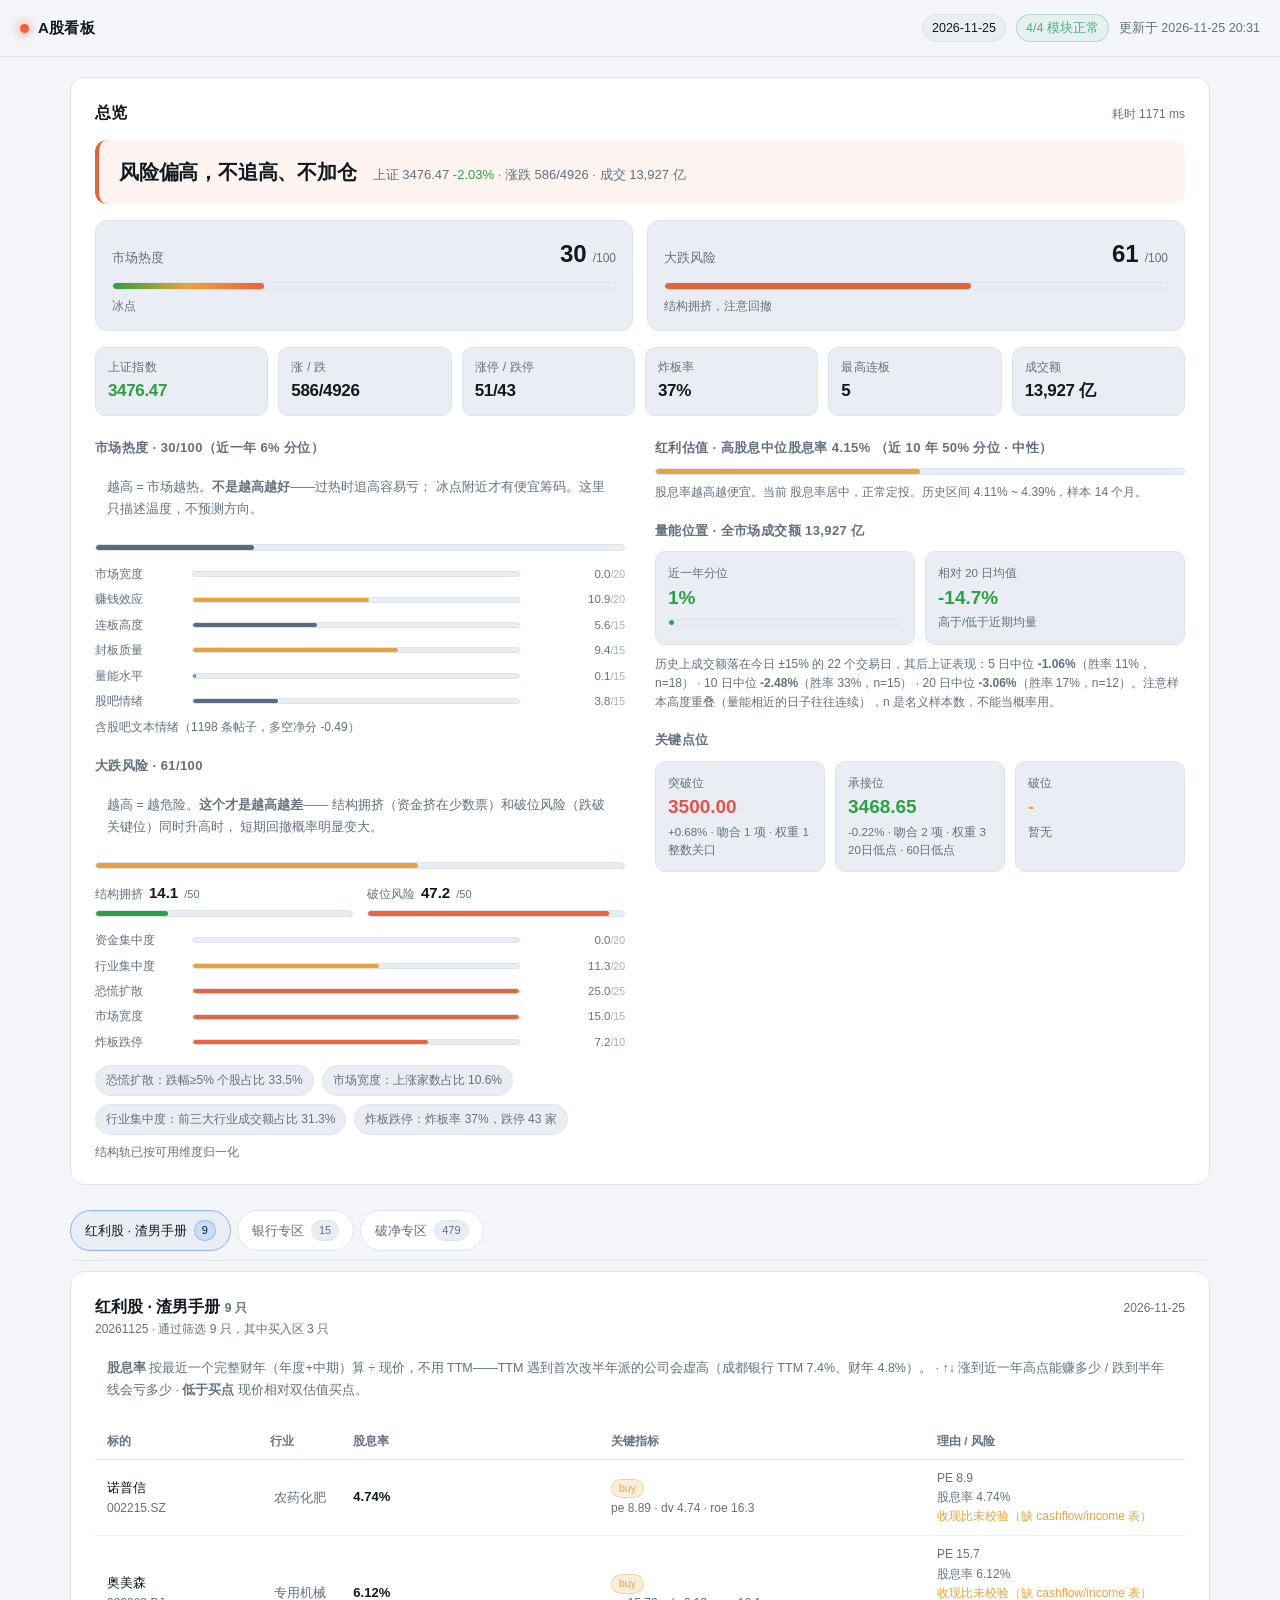
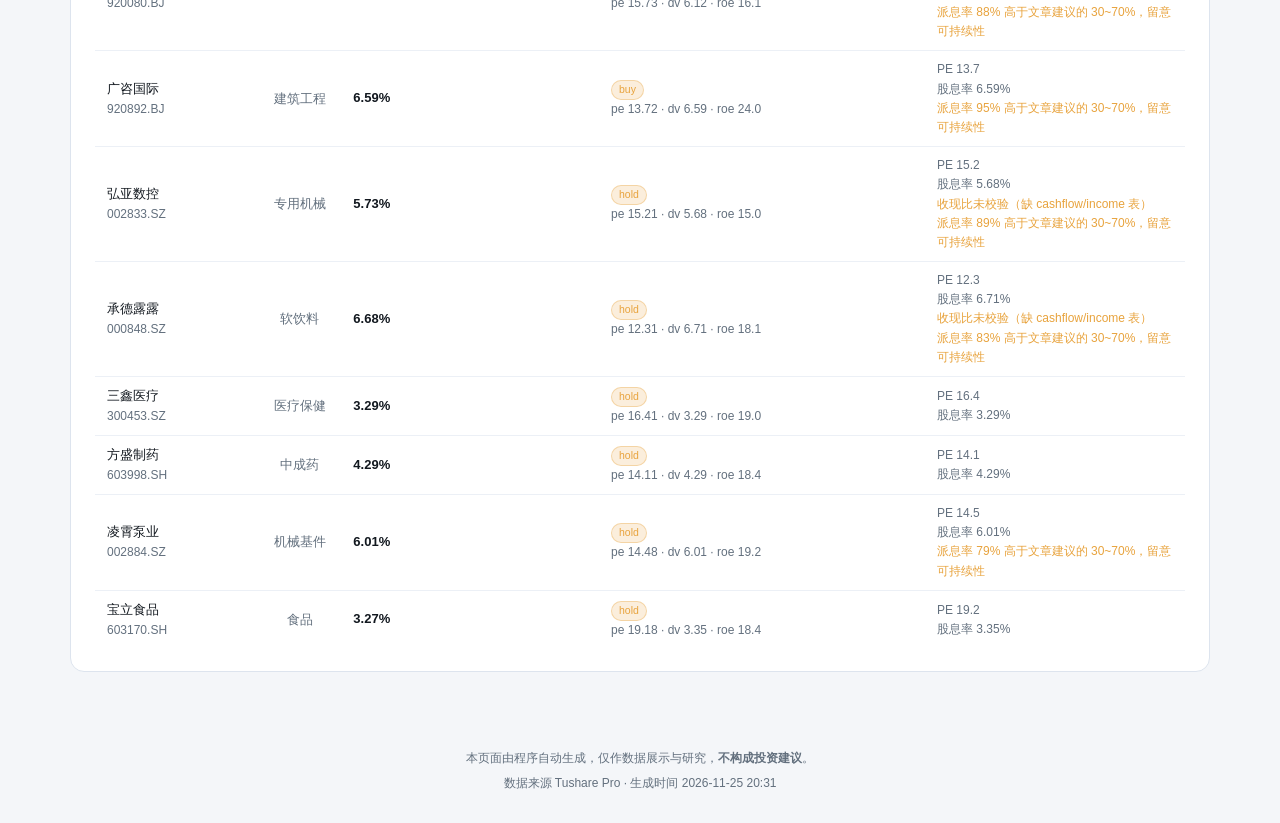
==== commit ae572b60: "chore: 每日数据 2026-11-25 20:31:40" ====
--- a/output/latest.html
+++ b/output/latest.html
@@ -547,9 +547,9 @@
     <span>A股看板</span>
   </div>
   <div class="meta">
-    <span class="chip">2026-11-24</span>
+    <span class="chip">2026-11-25</span>
     <span class="chip good">4/4 模块正常</span>
-    <span class="muted" id="generated">更新于 2026-11-24 20:31</span>
+    <span class="muted" id="generated">更新于 2026-11-25 20:31</span>
   </div>
 </header>
 
@@ -559,91 +559,91 @@
     <div>
       <div class="card-title">总览</div>
     </div>
-    <div class="card-sub elapsed">耗时 1091 ms</div>
+    <div class="card-sub elapsed">耗时 1171 ms</div>
   </div>
 
-  <div class="verdict cold">
-    <div class="verdict-main">退潮，位置偏低，按计划执行</div>
-    <div class="verdict-sub">上证 3548.37
-      <span class="up">+0.27%</span>
-      · 涨跌 1952/3498
-      · 成交 16,678 亿</div>
+  <div class="verdict warn">
+    <div class="verdict-main">风险偏高，不追高、不加仓</div>
+    <div class="verdict-sub">上证 3476.47
+      <span class="down">-2.03%</span>
+      · 涨跌 586/4926
+      · 成交 13,927 亿</div>
   </div>
 
   <div class="temps">
     <div class="temp">
-      <div class="temp-head"><span>市场热度</span><b>43</b><i>/100</i></div>
-      <div class="bar"><i style="width:43%"></i></div>
-      <div class="temp-foot">偏冷</div>
+      <div class="temp-head"><span>市场热度</span><b>30</b><i>/100</i></div>
+      <div class="bar"><i style="width:30%"></i></div>
+      <div class="temp-foot">冰点</div>
     </div>
     <div class="temp">
-      <div class="temp-head"><span>大跌风险</span><b>39</b><i>/100</i></div>
-      <div class="bar risk"><i style="width:39%"></i></div>
-      <div class="temp-foot">有一定风险</div>
+      <div class="temp-head"><span>大跌风险</span><b>61</b><i>/100</i></div>
+      <div class="bar risk"><i style="width:61%"></i></div>
+      <div class="temp-foot">结构拥挤，注意回撤</div>
     </div>
   </div>
 
-  <div class="kpis compact"><div class="kpi"><div class="k">上证指数</div><div class="v up">3548.37</div></div><div class="kpi"><div class="k">涨 / 跌</div><div class="v ">1952/3498</div></div><div class="kpi"><div class="k">涨停 / 跌停</div><div class="v ">55/2</div></div><div class="kpi"><div class="k">炸板率</div><div class="v ">55%</div></div><div class="kpi"><div class="k">最高连板</div><div class="v ">4</div></div><div class="kpi"><div class="k">成交额</div><div class="v ">16,678 亿</div></div></div>
+  <div class="kpis compact"><div class="kpi"><div class="k">上证指数</div><div class="v down">3476.47</div></div><div class="kpi"><div class="k">涨 / 跌</div><div class="v ">586/4926</div></div><div class="kpi"><div class="k">涨停 / 跌停</div><div class="v ">51/43</div></div><div class="kpi"><div class="k">炸板率</div><div class="v ">37%</div></div><div class="kpi"><div class="k">最高连板</div><div class="v ">5</div></div><div class="kpi"><div class="k">成交额</div><div class="v ">13,927 亿</div></div></div>
 
   <div class="ov-grid">
     <div class="ov-col">
       
   <div class="section">
-    <h4>市场热度 · 43/100（近一年 17% 分位）</h4>
+    <h4>市场热度 · 30/100（近一年 6% 分位）</h4>
     <p class="hint">越高 = 市场越热。<b>不是越高越好</b>——过热时追高容易亏；
       冰点附近才有便宜筹码。这里只描述温度，不预测方向。</p>
-    <div class="bar"><span style="width:43%;background:var(--flat)"></span></div>
-    <div class="dims"><div class="dim"><span>市场宽度</span><div class="bar"><span style="width:26%;background:var(--flat)"></span></div><i>5.3<small>/20</small></i></div><div class="dim"><span>赚钱效应</span><div class="bar"><span style="width:96%;background:var(--hot)"></span></div><i>19.3<small>/20</small></i></div><div class="dim"><span>连板高度</span><div class="bar"><span style="width:25%;background:var(--flat)"></span></div><i>3.8<small>/15</small></i></div><div class="dim"><span>封板质量</span><div class="bar"><span style="width:45%;background:var(--flat)"></span></div><i>6.7<small>/15</small></i></div><div class="dim"><span>量能水平</span><div class="bar"><span style="width:12%;background:var(--cold)"></span></div><i>1.8<small>/15</small></i></div><div class="dim off"><span>股吧情绪</span><i>数据缺失</i></div></div>
-    <div class="card-sub" style="margin-top:8px">股吧情绪未获取（先执行 make fetch），已按可用分项归一化</div>
+    <div class="bar"><span style="width:30%;background:var(--flat)"></span></div>
+    <div class="dims"><div class="dim"><span>市场宽度</span><div class="bar"><span style="width:0%;background:var(--cold)"></span></div><i>0.0<small>/20</small></i></div><div class="dim"><span>赚钱效应</span><div class="bar"><span style="width:54%;background:var(--warm)"></span></div><i>10.9<small>/20</small></i></div><div class="dim"><span>连板高度</span><div class="bar"><span style="width:38%;background:var(--flat)"></span></div><i>5.6<small>/15</small></i></div><div class="dim"><span>封板质量</span><div class="bar"><span style="width:63%;background:var(--warm)"></span></div><i>9.4<small>/15</small></i></div><div class="dim"><span>量能水平</span><div class="bar"><span style="width:1%;background:var(--cold)"></span></div><i>0.1<small>/15</small></i></div><div class="dim"><span>股吧情绪</span><div class="bar"><span style="width:26%;background:var(--flat)"></span></div><i>3.8<small>/15</small></i></div></div>
+    <div class="card-sub" style="margin-top:8px">含股吧文本情绪（1198 条帖子，多空净分 -0.49）</div>
   </div>
       
   <div class="section">
-    <h4>大跌风险 · 39/100</h4>
+    <h4>大跌风险 · 61/100</h4>
     <p class="hint">越高 = 越危险。<b>这个才是越高越差</b>——
       结构拥挤（资金挤在少数票）和破位风险（跌破关键位）同时升高时，
       短期回撤概率明显变大。</p>
-    <div class="bar"><span style="width:39%;background:var(--warm)"></span></div>
-    <div class="tracks"><div class="track"><div class="t-head"><span>结构拥挤</span><b>27.7</b><small>/50</small></div><div class="bar"><span style="width:55%;background:var(--warm)"></span></div></div><div class="track"><div class="t-head"><span>破位风险</span><b>10.9</b><small>/50</small></div><div class="bar"><span style="width:22%;background:var(--good)"></span></div></div></div>
-    <div class="dims"><div class="dim"><span>资金集中度</span><div class="bar"><span style="width:36%;background:var(--warm)"></span></div><i>7.3<small>/20</small></i></div><div class="dim"><span>行业集中度</span><div class="bar"><span style="width:74%;background:var(--hot)"></span></div><i>14.8<small>/20</small></i></div><div class="dim"><span>恐慌扩散</span><div class="bar"><span style="width:0%;background:var(--good)"></span></div><i>0.0<small>/25</small></i></div><div class="dim"><span>市场宽度</span><div class="bar"><span style="width:31%;background:var(--good)"></span></div><i>4.6<small>/15</small></i></div><div class="dim"><span>炸板跌停</span><div class="bar"><span style="width:63%;background:var(--warm)"></span></div><i>6.3<small>/10</small></i></div></div>
-    <ul class="reasons"><li>行业集中度：前三大行业成交额占比 34.8%</li><li>炸板跌停：炸板率 55%，跌停 2 家</li></ul>
+    <div class="bar"><span style="width:61%;background:var(--warm)"></span></div>
+    <div class="tracks"><div class="track"><div class="t-head"><span>结构拥挤</span><b>14.1</b><small>/50</small></div><div class="bar"><span style="width:28%;background:var(--good)"></span></div></div><div class="track"><div class="t-head"><span>破位风险</span><b>47.2</b><small>/50</small></div><div class="bar"><span style="width:94%;background:var(--hot)"></span></div></div></div>
+    <div class="dims"><div class="dim"><span>资金集中度</span><div class="bar"><span style="width:0%;background:var(--good)"></span></div><i>0.0<small>/20</small></i></div><div class="dim"><span>行业集中度</span><div class="bar"><span style="width:57%;background:var(--warm)"></span></div><i>11.3<small>/20</small></i></div><div class="dim"><span>恐慌扩散</span><div class="bar"><span style="width:100%;background:var(--hot)"></span></div><i>25.0<small>/25</small></i></div><div class="dim"><span>市场宽度</span><div class="bar"><span style="width:100%;background:var(--hot)"></span></div><i>15.0<small>/15</small></i></div><div class="dim"><span>炸板跌停</span><div class="bar"><span style="width:72%;background:var(--hot)"></span></div><i>7.2<small>/10</small></i></div></div>
+    <ul class="reasons"><li>恐慌扩散：跌幅≥5% 个股占比 33.5%</li><li>市场宽度：上涨家数占比 10.6%</li><li>行业集中度：前三大行业成交额占比 31.3%</li><li>炸板跌停：炸板率 37%，跌停 43 家</li></ul>
     <div class="card-sub" style="margin-top:8px">结构轨已按可用维度归一化</div>
   </div>
     </div>
     <div class="ov-col">
       
       <div class="section">
-        <h4>红利估值 · 高股息中位股息率 4.10%
-          （近 10 年 7% 分位 · 贵）</h4>
-        <div class="bar"><span style="width:7%;
-          background:var(--hot)"></span></div>
+        <h4>红利估值 · 高股息中位股息率 4.15%
+          （近 10 年 50% 分位 · 中性）</h4>
+        <div class="bar"><span style="width:50%;
+          background:var(--warm)"></span></div>
         <div class="card-sub" style="margin-top:8px">
-          股息率越高越便宜。当前 股息率处于历史低位，红利资产较贵。历史区间
-          4.10% ~ 4.39%，样本 14 个月。
+          股息率越高越便宜。当前 股息率居中，正常定投。历史区间
+          4.11% ~ 4.39%，样本 14 个月。
         </div>
       </div>
 
       <div class="section">
-        <h4>量能位置 · 全市场成交额 16,678 亿</h4>
-        <div class="levels"><div class="lv"><div class="name">近一年分位</div><div class="price down">12%</div><div class="bar" style="margin-top:6px"><span style="width:12%;background:var(--good)"></span></div></div><div class="lv"><div class="name">相对 20 日均值</div><div class="price up">+1.4%</div><div class="dist">高于/低于近期均量</div></div></div><div class="card-sub" style="margin-top:10px">历史上成交额落在今日 ±15% 的 75 个交易日，其后上证表现：5 日中位 <b>+0.05%</b>（胜率 51%，n=72） · 10 日中位 <b>-0.35%</b>（胜率 44%，n=68） · 20 日中位 <b>+0.20%</b>（胜率 52%，n=60）。注意样本高度重叠（量能相近的日子往往连续），n 是名义样本数，不能当概率用。</div>
+        <h4>量能位置 · 全市场成交额 13,927 亿</h4>
+        <div class="levels"><div class="lv"><div class="name">近一年分位</div><div class="price down">1%</div><div class="bar" style="margin-top:6px"><span style="width:2%;background:var(--good)"></span></div></div><div class="lv"><div class="name">相对 20 日均值</div><div class="price down">-14.7%</div><div class="dist">高于/低于近期均量</div></div></div><div class="card-sub" style="margin-top:10px">历史上成交额落在今日 ±15% 的 22 个交易日，其后上证表现：5 日中位 <b>-1.06%</b>（胜率 11%，n=18） · 10 日中位 <b>-2.48%</b>（胜率 33%，n=15） · 20 日中位 <b>-3.06%</b>（胜率 17%，n=12）。注意样本高度重叠（量能相近的日子往往连续），n 是名义样本数，不能当概率用。</div>
       </div>
 
       <div class="section">
         <h4>关键点位</h4>
-        <div class="levels"><div class="lv resist"><div class="name">突破位</div><div class="price">3557.31</div><div class="dist">+0.25% · 吻合 1 项 · 权重 1</div><div class="dist">MA5</div></div><div class="lv support"><div class="name">承接位</div><div class="price">3500.00</div><div class="dist">-1.36% · 吻合 1 项 · 权重 1</div><div class="dist">整数关口</div></div><div class="lv break"><div class="name">破位</div><div class="price">3476.65</div><div class="dist">-2.02% · 吻合 2 项 · 权重 3</div><div class="dist">20日低点 · 60日低点</div></div></div>
+        <div class="levels"><div class="lv resist"><div class="name">突破位</div><div class="price">3500.00</div><div class="dist">+0.68% · 吻合 1 项 · 权重 1</div><div class="dist">整数关口</div></div><div class="lv support"><div class="name"